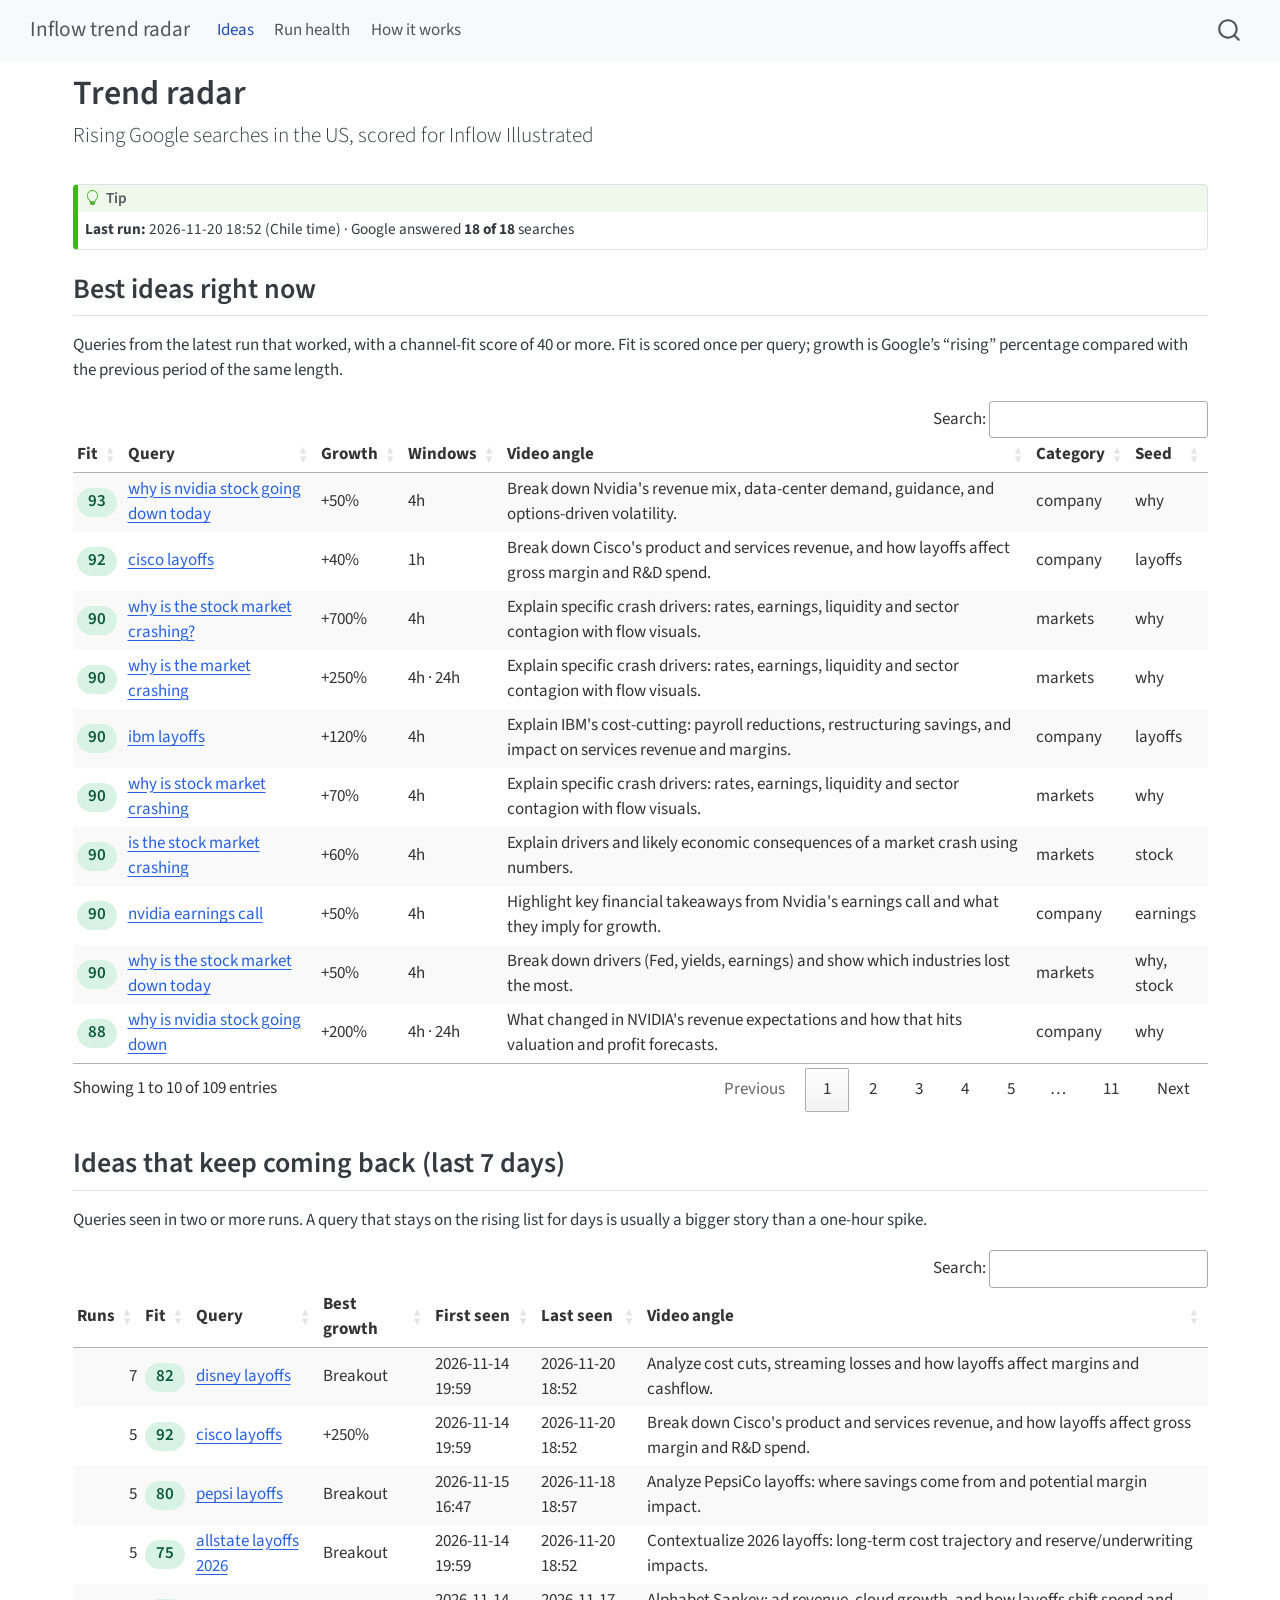
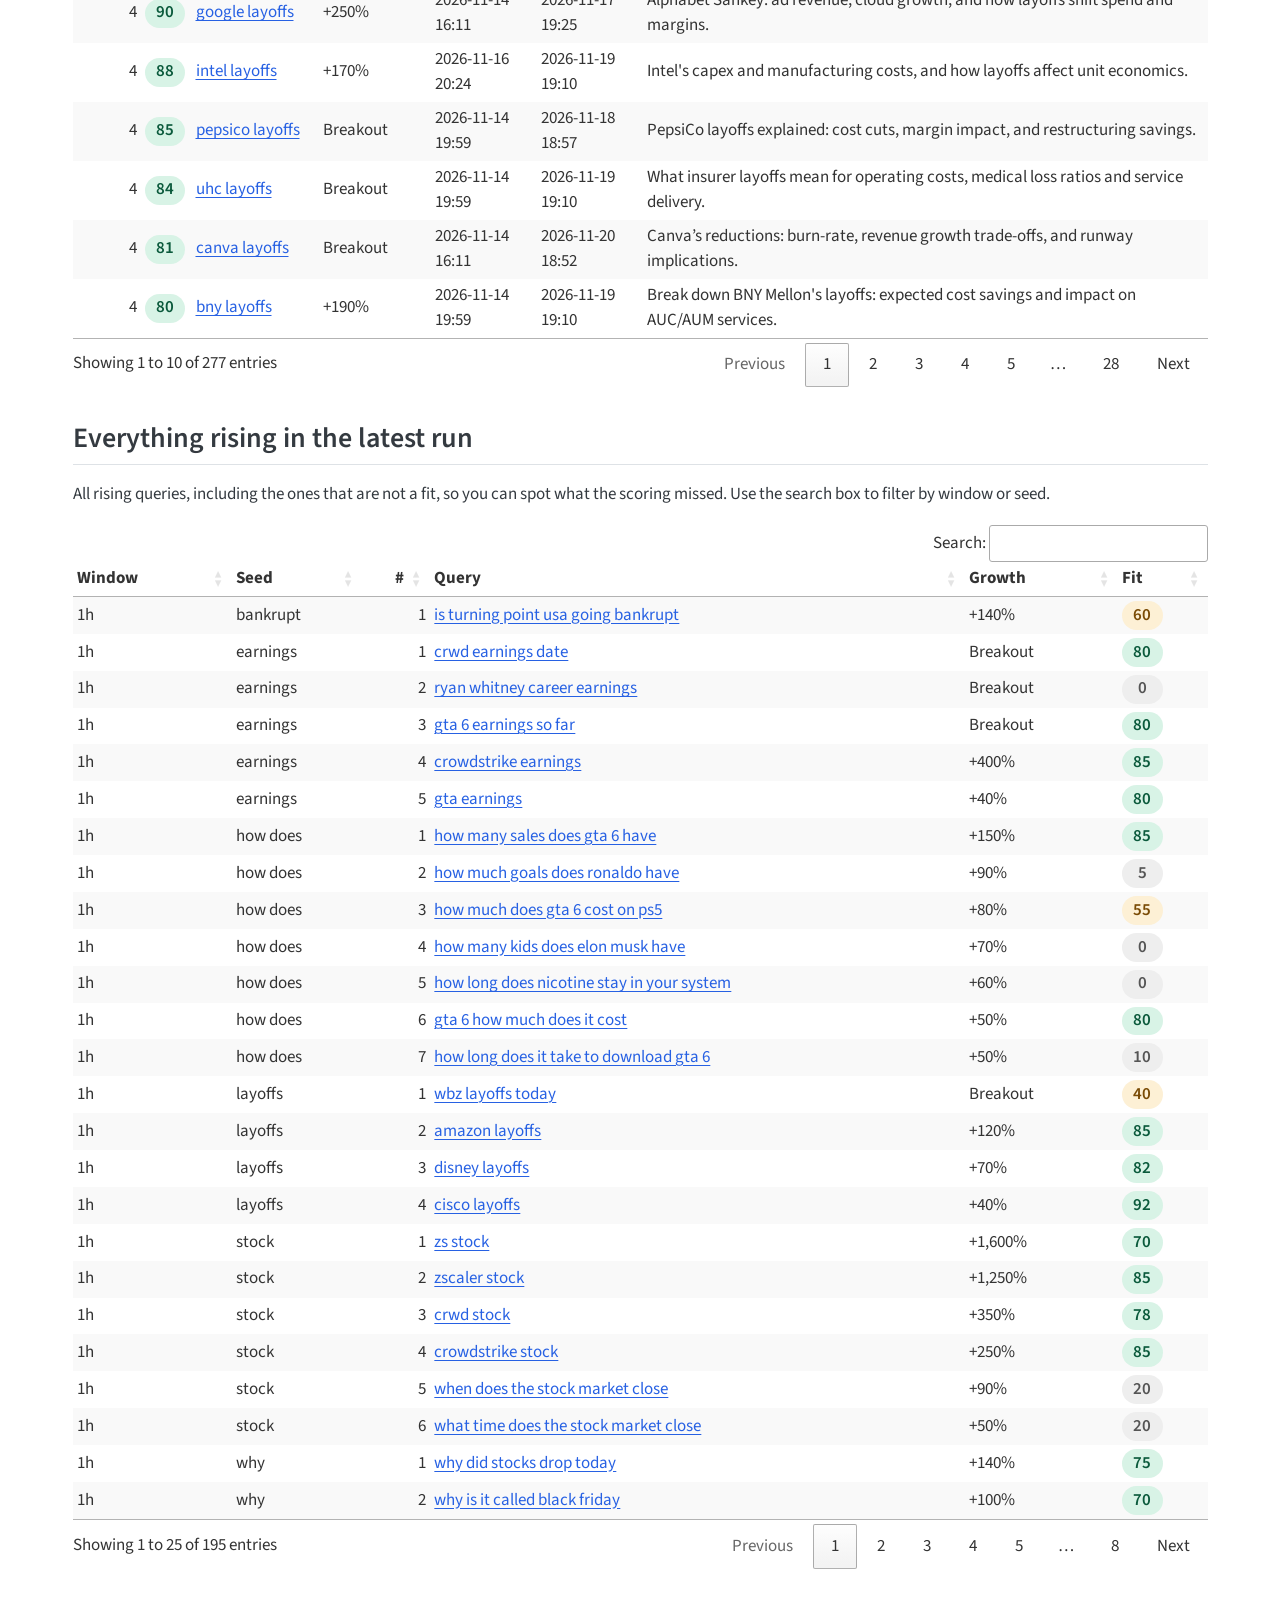
==== index.html @ 688ad8b9 "Built site for gh-pages" ====
<!DOCTYPE html>
<html xmlns="http://www.w3.org/1999/xhtml" lang="en" xml:lang="en"><head>

<meta charset="utf-8">
<meta name="generator" content="quarto-1.11.9">

<meta name="viewport" content="width=device-width, initial-scale=1.0, user-scalable=yes">


<title>Trend radar – Inflow trend radar</title>
<style>
/* Default styles provided by pandoc.
** See https://pandoc.org/MANUAL.html#variables-for-html for config info.
*/
span.smallcaps{font-variant: small-caps;}
div.columns{display: flex; gap: 1.5em;}
div.column{flex: auto;}
@media screen {
div.columns{gap: min(4vw, 1.5em);}
div.column{overflow-x: auto;}
}
div.hanging-indent{margin-left: 1.5em; text-indent: -1.5em;}
ul.task-list{list-style: none;}
ul.task-list li input[type="checkbox"] {
  width: 0.8em;
  margin: 0 0.8em 0.2em -1em; /* quarto-specific, see https://github.com/quarto-dev/quarto-cli/issues/4556 */ 
  vertical-align: middle;
}
</style>


<script src="site_libs/quarto-nav/quarto-nav.js"></script>
<script src="site_libs/quarto-nav/headroom.min.js"></script>
<script src="site_libs/clipboard/clipboard.min.js"></script>
<script src="site_libs/quarto-search/autocomplete.umd.js"></script>
<script src="site_libs/quarto-search/fuse.min.js"></script>
<script src="site_libs/quarto-search/quarto-search.js"></script>
<meta name="quarto:offset" content="./">
<script src="site_libs/quarto-html/quarto.js" type="module"></script>
<script src="site_libs/quarto-html/tabsets/tabsets.js" type="module"></script>
<script src="site_libs/quarto-html/scrollable-regions/scrollable-regions.js" type="module"></script>
<script src="site_libs/quarto-html/popper.min.js"></script>
<script src="site_libs/quarto-html/tippy.umd.min.js"></script>
<script src="site_libs/quarto-html/anchor.min.js"></script>
<link href="site_libs/quarto-html/tippy.css" rel="stylesheet">
<link href="site_libs/quarto-html/quarto-syntax-highlighting-63b5708e65d6cd79cd7618c58d0c21e7.css" rel="stylesheet" id="quarto-text-highlighting-styles">
<script src="site_libs/bootstrap/bootstrap.min.js"></script>
<link href="site_libs/bootstrap/bootstrap-icons.css" rel="stylesheet">
<link href="site_libs/bootstrap/bootstrap-48eea8e06ff06eb442a2daacfce5ac08.min.css" rel="stylesheet" append-hash="true" id="quarto-bootstrap" data-mode="light">
<script id="quarto-search-options" type="application/json">{
  "location": "navbar",
  "copy-button": false,
  "collapse-after": 3,
  "panel-placement": "end",
  "type": "overlay",
  "limit": 50,
  "keyboard-shortcut": [
    "f",
    "/",
    "s"
  ],
  "show-item-context": false,
  "language": {
    "search-no-results-text": "No results",
    "search-matching-documents-text": "matching documents",
    "search-copy-link-title": "Copy link to search",
    "search-hide-matches-text": "Hide additional matches",
    "search-more-match-text": "more match in this document",
    "search-more-matches-text": "more matches in this document",
    "search-clear-button-title": "Clear",
    "search-text-placeholder": "",
    "search-detached-cancel-button-title": "Cancel",
    "search-submit-button-title": "Submit",
    "search-label": "Search"
  }
}</script>
<link href="site_libs/htmltools-fill-0.5.9/fill.css" rel="stylesheet">

<script src="site_libs/htmlwidgets-1.6.4/htmlwidgets.js"></script>

<link href="site_libs/datatables-css-0.0.0/datatables-crosstalk.css" rel="stylesheet">

<script src="site_libs/datatables-binding-0.34.0/datatables.js"></script>

<script src="site_libs/jquery-3.6.0/jquery-3.6.0.min.js"></script>

<link href="site_libs/dt-core-1.13.6/css/jquery.dataTables.min.css" rel="stylesheet">

<link href="site_libs/dt-core-1.13.6/css/jquery.dataTables.extra.css" rel="stylesheet">

<script src="site_libs/dt-core-1.13.6/js/jquery.dataTables.min.js"></script>

<link href="site_libs/crosstalk-1.2.2/css/crosstalk.min.css" rel="stylesheet">

<script src="site_libs/crosstalk-1.2.2/js/crosstalk.min.js"></script>



<link rel="stylesheet" href="styles.css">
</head>

<body class="nav-fixed quarto-light"><a id="quarto-skip-link" class="visually-hidden-focusable" href="#quarto-document-content">Skip to main content</a>

<div id="quarto-search-results"></div>
  <header id="quarto-header" class="headroom fixed-top">
    <nav class="navbar navbar-expand-lg " data-bs-theme="dark" aria-label="Site">
      <div class="navbar-container container-fluid">
      <div class="navbar-brand-container mx-auto">
    <a class="navbar-brand" href="./index.html">
    <span class="navbar-title">Inflow trend radar</span>
    </a>
  </div>
          <button class="navbar-toggler" type="button" data-bs-toggle="collapse" data-bs-target="#navbarCollapse" aria-controls="navbarCollapse" aria-expanded="false" aria-label="Toggle navigation" onclick="if (window.quartoToggleHeadroom) { window.quartoToggleHeadroom(); }">
  <span class="navbar-toggler-icon"></span>
</button>
          <div class="collapse navbar-collapse" id="navbarCollapse">
            <ul class="navbar-nav navbar-nav-scroll me-auto">
  <li class="nav-item">
    <a class="nav-link active" href="./index.html" aria-current="page"> 
<span class="menu-text">Ideas</span></a>
  </li>  
  <li class="nav-item">
    <a class="nav-link" href="./health.html"> 
<span class="menu-text">Run health</span></a>
  </li>  
  <li class="nav-item">
    <a class="nav-link" href="./about.html"> 
<span class="menu-text">How it works</span></a>
  </li>  
</ul>
          </div> <!-- /navcollapse -->
            <div class="quarto-navbar-tools">
</div>
            <div id="quarto-search" class="" title="Search"></div>
      </div> <!-- /container-fluid -->
    </nav>
</header>
<!-- content -->
<div id="quarto-content" class="quarto-container page-columns page-rows-contents page-layout-full page-navbar">
<!-- sidebar -->
<!-- margin-sidebar -->
    
<!-- main -->
<main class="content column-page" id="quarto-document-content" tabindex="-1">

<header id="title-block-header" class="quarto-title-block default">
<div class="quarto-title">
<h1 class="title">Trend radar</h1>
<p class="subtitle lead">Rising Google searches in the US, scored for Inflow Illustrated</p>
</div>



<div class="quarto-title-meta column-page">

    
  
    
  </div>
  


</header>


<div class="callout callout-style-default callout-tip callout-titled">
<div class="callout-header d-flex align-content-center">
<div class="callout-icon-container">
<i class="callout-icon"></i>
</div>
<div class="callout-title-container flex-fill">
Tip
</div>
</div>
<div class="callout-body-container callout-body">
<p><strong>Last run:</strong> 2026-11-20 18:52 (Chile time) · Google answered <strong>18 of 18</strong> searches</p>
</div>
</div>
<section id="best-ideas-right-now" class="level2">
<h2 class="anchored" data-anchor-id="best-ideas-right-now">Best ideas right now</h2>
<p>Queries from the latest run that worked, with a channel-fit score of 40 or more. Fit is scored once per query; growth is Google’s “rising” percentage compared with the previous period of the same length.</p>
<div class="cell">
<div class="cell-output-display">
<div class="datatables html-widget html-fill-item" id="htmlwidget-be0f0d44afaf8acae9a2" style="width:100%;height:auto;"></div>
<script type="application/json" data-for="htmlwidget-be0f0d44afaf8acae9a2">{"x":{"filter":"none","vertical":false,"data":[["<span class=\"fit fit-high\">93<\/span>","<span class=\"fit fit-high\">92<\/span>","<span class=\"fit fit-high\">90<\/span>","<span class=\"fit fit-high\">90<\/span>","<span class=\"fit fit-high\">90<\/span>","<span class=\"fit fit-high\">90<\/span>","<span class=\"fit fit-high\">90<\/span>","<span class=\"fit fit-high\">90<\/span>","<span class=\"fit fit-high\">90<\/span>","<span class=\"fit fit-high\">88<\/span>","<span class=\"fit fit-high\">88<\/span>","<span class=\"fit fit-high\">86<\/span>","<span class=\"fit fit-high\">86<\/span>","<span class=\"fit fit-high\">86<\/span>","<span class=\"fit fit-high\">86<\/span>","<span class=\"fit fit-high\">85<\/span>","<span class=\"fit fit-high\">85<\/span>","<span class=\"fit fit-high\">85<\/span>","<span class=\"fit fit-high\">85<\/span>","<span class=\"fit fit-high\">85<\/span>","<span class=\"fit fit-high\">85<\/span>","<span class=\"fit fit-high\">85<\/span>","<span class=\"fit fit-high\">85<\/span>","<span class=\"fit fit-high\">85<\/span>","<span class=\"fit fit-high\">85<\/span>","<span class=\"fit fit-high\">85<\/span>","<span class=\"fit fit-high\">85<\/span>","<span class=\"fit fit-high\">85<\/span>","<span class=\"fit fit-high\">85<\/span>","<span class=\"fit fit-high\">85<\/span>","<span class=\"fit fit-high\">85<\/span>","<span class=\"fit fit-high\">85<\/span>","<span class=\"fit fit-high\">84<\/span>","<span class=\"fit fit-high\">84<\/span>","<span class=\"fit fit-high\">84<\/span>","<span class=\"fit fit-high\">82<\/span>","<span class=\"fit fit-high\">82<\/span>","<span class=\"fit fit-high\">81<\/span>","<span class=\"fit fit-high\">80<\/span>","<span class=\"fit fit-high\">80<\/span>","<span class=\"fit fit-high\">80<\/span>","<span class=\"fit fit-high\">80<\/span>","<span class=\"fit fit-high\">80<\/span>","<span class=\"fit fit-high\">80<\/span>","<span class=\"fit fit-high\">80<\/span>","<span class=\"fit fit-high\">80<\/span>","<span class=\"fit fit-high\">80<\/span>","<span class=\"fit fit-high\">80<\/span>","<span class=\"fit fit-high\">80<\/span>","<span class=\"fit fit-high\">80<\/span>","<span class=\"fit fit-high\">80<\/span>","<span class=\"fit fit-high\">80<\/span>","<span class=\"fit fit-high\">80<\/span>","<span class=\"fit fit-high\">80<\/span>","<span class=\"fit fit-high\">80<\/span>","<span class=\"fit fit-high\">80<\/span>","<span class=\"fit fit-high\">80<\/span>","<span class=\"fit fit-high\">80<\/span>","<span class=\"fit fit-high\">80<\/span>","<span class=\"fit fit-high\">78<\/span>","<span class=\"fit fit-high\">78<\/span>","<span class=\"fit fit-high\">75<\/span>","<span class=\"fit fit-high\">75<\/span>","<span class=\"fit fit-high\">75<\/span>","<span class=\"fit fit-high\">75<\/span>","<span class=\"fit fit-high\">75<\/span>","<span class=\"fit fit-high\">75<\/span>","<span class=\"fit fit-high\">75<\/span>","<span class=\"fit fit-high\">75<\/span>","<span class=\"fit fit-high\">75<\/span>","<span class=\"fit fit-high\">75<\/span>","<span class=\"fit fit-high\">75<\/span>","<span class=\"fit fit-high\">75<\/span>","<span class=\"fit fit-high\">75<\/span>","<span class=\"fit fit-high\">75<\/span>","<span class=\"fit fit-high\">75<\/span>","<span class=\"fit fit-high\">75<\/span>","<span class=\"fit fit-high\">75<\/span>","<span class=\"fit fit-high\">75<\/span>","<span class=\"fit fit-high\">72<\/span>","<span class=\"fit fit-high\">70<\/span>","<span class=\"fit fit-high\">70<\/span>","<span class=\"fit fit-high\">70<\/span>","<span class=\"fit fit-high\">70<\/span>","<span class=\"fit fit-high\">70<\/span>","<span class=\"fit fit-high\">70<\/span>","<span class=\"fit fit-high\">70<\/span>","<span class=\"fit fit-high\">70<\/span>","<span class=\"fit fit-high\">70<\/span>","<span class=\"fit fit-high\">70<\/span>","<span class=\"fit fit-mid\">65<\/span>","<span class=\"fit fit-mid\">65<\/span>","<span class=\"fit fit-mid\">65<\/span>","<span class=\"fit fit-mid\">65<\/span>","<span class=\"fit fit-mid\">65<\/span>","<span class=\"fit fit-mid\">60<\/span>","<span class=\"fit fit-mid\">60<\/span>","<span class=\"fit fit-mid\">60<\/span>","<span class=\"fit fit-mid\">60<\/span>","<span class=\"fit fit-mid\">60<\/span>","<span class=\"fit fit-mid\">60<\/span>","<span class=\"fit fit-mid\">60<\/span>","<span class=\"fit fit-mid\">60<\/span>","<span class=\"fit fit-mid\">55<\/span>","<span class=\"fit fit-mid\">45<\/span>","<span class=\"fit fit-mid\">40<\/span>","<span class=\"fit fit-mid\">40<\/span>","<span class=\"fit fit-mid\">40<\/span>","<span class=\"fit fit-mid\">40<\/span>"],["<a href=\"https://trends.google.com/trends/explore?q=why%20is%20nvidia%20stock%20going%20down%20today&amp;date=now%204-H&amp;geo=US&amp;hl=en-US\" target=\"_blank\" rel=\"noopener\">why is nvidia stock going down today<\/a>","<a href=\"https://trends.google.com/trends/explore?q=cisco%20layoffs&amp;date=now%201-H&amp;geo=US&amp;hl=en-US\" target=\"_blank\" rel=\"noopener\">cisco layoffs<\/a>","<a href=\"https://trends.google.com/trends/explore?q=why%20is%20the%20stock%20market%20crashing%3F&amp;date=now%204-H&amp;geo=US&amp;hl=en-US\" target=\"_blank\" rel=\"noopener\">why is the stock market crashing?<\/a>","<a href=\"https://trends.google.com/trends/explore?q=why%20is%20the%20market%20crashing&amp;date=now%201-d&amp;geo=US&amp;hl=en-US\" target=\"_blank\" rel=\"noopener\">why is the market crashing<\/a>","<a href=\"https://trends.google.com/trends/explore?q=ibm%20layoffs&amp;date=now%204-H&amp;geo=US&amp;hl=en-US\" target=\"_blank\" rel=\"noopener\">ibm layoffs<\/a>","<a href=\"https://trends.google.com/trends/explore?q=why%20is%20stock%20market%20crashing&amp;date=now%204-H&amp;geo=US&amp;hl=en-US\" target=\"_blank\" rel=\"noopener\">why is stock market crashing<\/a>","<a href=\"https://trends.google.com/trends/explore?q=is%20the%20stock%20market%20crashing&amp;date=now%204-H&amp;geo=US&amp;hl=en-US\" target=\"_blank\" rel=\"noopener\">is the stock market crashing<\/a>","<a href=\"https://trends.google.com/trends/explore?q=nvidia%20earnings%20call&amp;date=now%204-H&amp;geo=US&amp;hl=en-US\" target=\"_blank\" rel=\"noopener\">nvidia earnings call<\/a>","<a href=\"https://trends.google.com/trends/explore?q=why%20is%20the%20stock%20market%20down%20today&amp;date=now%204-H&amp;geo=US&amp;hl=en-US\" target=\"_blank\" rel=\"noopener\">why is the stock market down today<\/a>","<a href=\"https://trends.google.com/trends/explore?q=why%20is%20nvidia%20stock%20going%20down&amp;date=now%201-d&amp;geo=US&amp;hl=en-US\" target=\"_blank\" rel=\"noopener\">why is nvidia stock going down<\/a>","<a href=\"https://trends.google.com/trends/explore?q=why%20are%20stocks%20down%20today&amp;date=now%201-d&amp;geo=US&amp;hl=en-US\" target=\"_blank\" rel=\"noopener\">why are stocks down today<\/a>","<a href=\"https://trends.google.com/trends/explore?q=bny%20mellon%20layoffs&amp;date=now%204-H&amp;geo=US&amp;hl=en-US\" target=\"_blank\" rel=\"noopener\">bny mellon layoffs<\/a>","<a href=\"https://trends.google.com/trends/explore?q=boeing%20layoffs&amp;date=now%201-d&amp;geo=US&amp;hl=en-US\" target=\"_blank\" rel=\"noopener\">boeing layoffs<\/a>","<a href=\"https://trends.google.com/trends/explore?q=morgan%20stanley%20layoffs&amp;date=now%201-d&amp;geo=US&amp;hl=en-US\" target=\"_blank\" rel=\"noopener\">morgan stanley layoffs<\/a>","<a href=\"https://trends.google.com/trends/explore?q=comcast%20layoffs&amp;date=now%201-d&amp;geo=US&amp;hl=en-US\" target=\"_blank\" rel=\"noopener\">comcast layoffs<\/a>","<a href=\"https://trends.google.com/trends/explore?q=ebay%20layoffs&amp;date=now%204-H&amp;geo=US&amp;hl=en-US\" target=\"_blank\" rel=\"noopener\">ebay layoffs<\/a>","<a href=\"https://trends.google.com/trends/explore?q=zscaler%20stock&amp;date=now%201-H&amp;geo=US&amp;hl=en-US\" target=\"_blank\" rel=\"noopener\">zscaler stock<\/a>","<a href=\"https://trends.google.com/trends/explore?q=why%20are%20stocks%20down%3F&amp;date=now%204-H&amp;geo=US&amp;hl=en-US\" target=\"_blank\" rel=\"noopener\">why are stocks down?<\/a>","<a href=\"https://trends.google.com/trends/explore?q=crowdstrike%20earnings&amp;date=now%204-H&amp;geo=US&amp;hl=en-US\" target=\"_blank\" rel=\"noopener\">crowdstrike earnings<\/a>","<a href=\"https://trends.google.com/trends/explore?q=crowdstrike%20stock&amp;date=now%201-H&amp;geo=US&amp;hl=en-US\" target=\"_blank\" rel=\"noopener\">crowdstrike stock<\/a>","<a href=\"https://trends.google.com/trends/explore?q=why%20is%20crypto%20crashing&amp;date=now%201-d&amp;geo=US&amp;hl=en-US\" target=\"_blank\" rel=\"noopener\">why is crypto crashing<\/a>","<a href=\"https://trends.google.com/trends/explore?q=why%20are%20stocks%20down%20so%20much%20today&amp;date=now%201-d&amp;geo=US&amp;hl=en-US\" target=\"_blank\" rel=\"noopener\">why are stocks down so much today<\/a>","<a href=\"https://trends.google.com/trends/explore?q=why%20is%20gold%20dropping%3F&amp;date=now%201-d&amp;geo=US&amp;hl=en-US\" target=\"_blank\" rel=\"noopener\">why is gold dropping?<\/a>","<a href=\"https://trends.google.com/trends/explore?q=wells%20fargo%20layoffs&amp;date=now%204-H&amp;geo=US&amp;hl=en-US\" target=\"_blank\" rel=\"noopener\">wells fargo layoffs<\/a>","<a href=\"https://trends.google.com/trends/explore?q=how%20many%20sales%20does%20gta%206%20have&amp;date=now%201-H&amp;geo=US&amp;hl=en-US\" target=\"_blank\" rel=\"noopener\">how many sales does gta 6 have<\/a>","<a href=\"https://trends.google.com/trends/explore?q=gopuff%20layoffs&amp;date=now%201-d&amp;geo=US&amp;hl=en-US\" target=\"_blank\" rel=\"noopener\">gopuff layoffs<\/a>","<a href=\"https://trends.google.com/trends/explore?q=amazon%20layoffs&amp;date=now%201-H&amp;geo=US&amp;hl=en-US\" target=\"_blank\" rel=\"noopener\">amazon layoffs<\/a>","<a href=\"https://trends.google.com/trends/explore?q=why%20are%20stocks%20down&amp;date=now%201-d&amp;geo=US&amp;hl=en-US\" target=\"_blank\" rel=\"noopener\">why are stocks down<\/a>","<a href=\"https://trends.google.com/trends/explore?q=bitcoin%20price&amp;date=now%201-d&amp;geo=US&amp;hl=en-US\" target=\"_blank\" rel=\"noopener\">bitcoin price<\/a>","<a href=\"https://trends.google.com/trends/explore?q=centene%20layoffs&amp;date=now%204-H&amp;geo=US&amp;hl=en-US\" target=\"_blank\" rel=\"noopener\">centene layoffs<\/a>","<a href=\"https://trends.google.com/trends/explore?q=nvidia%20layoffs&amp;date=now%201-d&amp;geo=US&amp;hl=en-US\" target=\"_blank\" rel=\"noopener\">nvidia layoffs<\/a>","<a href=\"https://trends.google.com/trends/explore?q=what%20does%20bankrupt%20mean&amp;date=now%201-d&amp;geo=US&amp;hl=en-US\" target=\"_blank\" rel=\"noopener\">what does bankrupt mean<\/a>","<a href=\"https://trends.google.com/trends/explore?q=fiserv%20layoffs&amp;date=now%204-H&amp;geo=US&amp;hl=en-US\" target=\"_blank\" rel=\"noopener\">fiserv layoffs<\/a>","<a href=\"https://trends.google.com/trends/explore?q=voo&amp;date=now%201-d&amp;geo=US&amp;hl=en-US\" target=\"_blank\" rel=\"noopener\">voo<\/a>","<a href=\"https://trends.google.com/trends/explore?q=cvs%20layoffs&amp;date=now%204-H&amp;geo=US&amp;hl=en-US\" target=\"_blank\" rel=\"noopener\">cvs layoffs<\/a>","<a href=\"https://trends.google.com/trends/explore?q=disney%20layoffs&amp;date=now%201-H&amp;geo=US&amp;hl=en-US\" target=\"_blank\" rel=\"noopener\">disney layoffs<\/a>","<a href=\"https://trends.google.com/trends/explore?q=spy%20stock&amp;date=now%201-d&amp;geo=US&amp;hl=en-US\" target=\"_blank\" rel=\"noopener\">spy stock<\/a>","<a href=\"https://trends.google.com/trends/explore?q=canva%20layoffs&amp;date=now%204-H&amp;geo=US&amp;hl=en-US\" target=\"_blank\" rel=\"noopener\">canva layoffs<\/a>","<a href=\"https://trends.google.com/trends/explore?q=boeing%20union%20statement%20on%20layoffs&amp;date=now%201-d&amp;geo=US&amp;hl=en-US\" target=\"_blank\" rel=\"noopener\">boeing union statement on layoffs<\/a>","<a href=\"https://trends.google.com/trends/explore?q=broadcom%20layoffs&amp;date=now%204-H&amp;geo=US&amp;hl=en-US\" target=\"_blank\" rel=\"noopener\">broadcom layoffs<\/a>","<a href=\"https://trends.google.com/trends/explore?q=crwd%20earnings%20date&amp;date=now%201-H&amp;geo=US&amp;hl=en-US\" target=\"_blank\" rel=\"noopener\">crwd earnings date<\/a>","<a href=\"https://trends.google.com/trends/explore?q=gta%206%20earnings%20so%20far&amp;date=now%201-H&amp;geo=US&amp;hl=en-US\" target=\"_blank\" rel=\"noopener\">gta 6 earnings so far<\/a>","<a href=\"https://trends.google.com/trends/explore?q=is%20wendys%20going%20bankrupt&amp;date=now%204-H&amp;geo=US&amp;hl=en-US\" target=\"_blank\" rel=\"noopener\">is wendys going bankrupt<\/a>","<a href=\"https://trends.google.com/trends/explore?q=ubisoft%20layoffs%20166%20employees%20montreal%20quebec&amp;date=now%201-d&amp;geo=US&amp;hl=en-US\" target=\"_blank\" rel=\"noopener\">ubisoft layoffs 166 employees montreal quebec<\/a>","<a href=\"https://trends.google.com/trends/explore?q=will%20nvidia%20go%20bankrupt&amp;date=now%204-H&amp;geo=US&amp;hl=en-US\" target=\"_blank\" rel=\"noopener\">will nvidia go bankrupt<\/a>","<a href=\"https://trends.google.com/trends/explore?q=p%26g%20layoffs&amp;date=now%201-d&amp;geo=US&amp;hl=en-US\" target=\"_blank\" rel=\"noopener\">p&amp;g layoffs<\/a>","<a href=\"https://trends.google.com/trends/explore?q=why%20is%20gold%20dropping&amp;date=now%201-d&amp;geo=US&amp;hl=en-US\" target=\"_blank\" rel=\"noopener\">why is gold dropping<\/a>","<a href=\"https://trends.google.com/trends/explore?q=why%20is%20the%20stock%20market%20crashing&amp;date=now%201-d&amp;geo=US&amp;hl=en-US\" target=\"_blank\" rel=\"noopener\">why is the stock market crashing<\/a>","<a href=\"https://trends.google.com/trends/explore?q=intuit%20layoffs&amp;date=now%201-d&amp;geo=US&amp;hl=en-US\" target=\"_blank\" rel=\"noopener\">intuit layoffs<\/a>","<a href=\"https://trends.google.com/trends/explore?q=fidelity%20layoffs&amp;date=now%204-H&amp;geo=US&amp;hl=en-US\" target=\"_blank\" rel=\"noopener\">fidelity layoffs<\/a>","<a href=\"https://trends.google.com/trends/explore?q=micron%20earnings&amp;date=now%201-d&amp;geo=US&amp;hl=en-US\" target=\"_blank\" rel=\"noopener\">micron earnings<\/a>","<a href=\"https://trends.google.com/trends/explore?q=qualcomm%20layoffs&amp;date=now%204-H&amp;geo=US&amp;hl=en-US\" target=\"_blank\" rel=\"noopener\">qualcomm layoffs<\/a>","<a href=\"https://trends.google.com/trends/explore?q=btc&amp;date=now%201-d&amp;geo=US&amp;hl=en-US\" target=\"_blank\" rel=\"noopener\">btc<\/a>","<a href=\"https://trends.google.com/trends/explore?q=gta%206%20how%20much%20does%20it%20cost&amp;date=now%201-H&amp;geo=US&amp;hl=en-US\" target=\"_blank\" rel=\"noopener\">gta 6 how much does it cost<\/a>","<a href=\"https://trends.google.com/trends/explore?q=vix&amp;date=now%204-H&amp;geo=US&amp;hl=en-US\" target=\"_blank\" rel=\"noopener\">vix<\/a>","<a href=\"https://trends.google.com/trends/explore?q=bitcoin&amp;date=now%201-d&amp;geo=US&amp;hl=en-US\" target=\"_blank\" rel=\"noopener\">bitcoin<\/a>","<a href=\"https://trends.google.com/trends/explore?q=gold%20price&amp;date=now%201-d&amp;geo=US&amp;hl=en-US\" target=\"_blank\" rel=\"noopener\">gold price<\/a>","<a href=\"https://trends.google.com/trends/explore?q=gta%20earnings&amp;date=now%201-H&amp;geo=US&amp;hl=en-US\" target=\"_blank\" rel=\"noopener\">gta earnings<\/a>","<a href=\"https://trends.google.com/trends/explore?q=spy%20stock%20price&amp;date=now%201-d&amp;geo=US&amp;hl=en-US\" target=\"_blank\" rel=\"noopener\">spy stock price<\/a>","<a href=\"https://trends.google.com/trends/explore?q=crwd%20stock&amp;date=now%201-H&amp;geo=US&amp;hl=en-US\" target=\"_blank\" rel=\"noopener\">crwd stock<\/a>","<a href=\"https://trends.google.com/trends/explore?q=optum%20layoffs&amp;date=now%204-H&amp;geo=US&amp;hl=en-US\" target=\"_blank\" rel=\"noopener\">optum layoffs<\/a>","<a href=\"https://trends.google.com/trends/explore?q=allstate%20layoffs%202026&amp;date=now%204-H&amp;geo=US&amp;hl=en-US\" target=\"_blank\" rel=\"noopener\">allstate layoffs 2026<\/a>","<a href=\"https://trends.google.com/trends/explore?q=jam%20city%20layoffs&amp;date=now%204-H&amp;geo=US&amp;hl=en-US\" target=\"_blank\" rel=\"noopener\">jam city layoffs<\/a>","<a href=\"https://trends.google.com/trends/explore?q=us%20bank%20layoffs&amp;date=now%204-H&amp;geo=US&amp;hl=en-US\" target=\"_blank\" rel=\"noopener\">us bank layoffs<\/a>","<a href=\"https://trends.google.com/trends/explore?q=calendly%20layoffs&amp;date=now%201-d&amp;geo=US&amp;hl=en-US\" target=\"_blank\" rel=\"noopener\">calendly layoffs<\/a>","<a href=\"https://trends.google.com/trends/explore?q=ubisoft%20layoffs&amp;date=now%201-d&amp;geo=US&amp;hl=en-US\" target=\"_blank\" rel=\"noopener\">ubisoft layoffs<\/a>","<a href=\"https://trends.google.com/trends/explore?q=why%20did%20the%20stock%20market%20drop%20today&amp;date=now%204-H&amp;geo=US&amp;hl=en-US\" target=\"_blank\" rel=\"noopener\">why did the stock market drop today<\/a>","<a href=\"https://trends.google.com/trends/explore?q=vix%20stock&amp;date=now%201-d&amp;geo=US&amp;hl=en-US\" target=\"_blank\" rel=\"noopener\">vix stock<\/a>","<a href=\"https://trends.google.com/trends/explore?q=why%20did%20stocks%20drop%20today&amp;date=now%201-H&amp;geo=US&amp;hl=en-US\" target=\"_blank\" rel=\"noopener\">why did stocks drop today<\/a>","<a href=\"https://trends.google.com/trends/explore?q=stock%20market%20crash&amp;date=now%201-d&amp;geo=US&amp;hl=en-US\" target=\"_blank\" rel=\"noopener\">stock market crash<\/a>","<a href=\"https://trends.google.com/trends/explore?q=dell%20earnings%20date&amp;date=now%201-d&amp;geo=US&amp;hl=en-US\" target=\"_blank\" rel=\"noopener\">dell earnings date<\/a>","<a href=\"https://trends.google.com/trends/explore?q=why%20did%20the%20stock%20market%20go%20down%20today&amp;date=now%201-d&amp;geo=US&amp;hl=en-US\" target=\"_blank\" rel=\"noopener\">why did the stock market go down today<\/a>","<a href=\"https://trends.google.com/trends/explore?q=why%20did%20the%20market%20drop%20today&amp;date=now%201-H&amp;geo=US&amp;hl=en-US\" target=\"_blank\" rel=\"noopener\">why did the market drop today<\/a>","<a href=\"https://trends.google.com/trends/explore?q=why%20is%20the%20stock%20market%20down%20so%20much%20today&amp;date=now%204-H&amp;geo=US&amp;hl=en-US\" target=\"_blank\" rel=\"noopener\">why is the stock market down so much today<\/a>","<a href=\"https://trends.google.com/trends/explore?q=qqq&amp;date=now%201-d&amp;geo=US&amp;hl=en-US\" target=\"_blank\" rel=\"noopener\">qqq<\/a>","<a href=\"https://trends.google.com/trends/explore?q=s%20and%20p%20500&amp;date=now%201-d&amp;geo=US&amp;hl=en-US\" target=\"_blank\" rel=\"noopener\">s and p 500<\/a>","<a href=\"https://trends.google.com/trends/explore?q=sp500&amp;date=now%201-d&amp;geo=US&amp;hl=en-US\" target=\"_blank\" rel=\"noopener\">sp500<\/a>","<a href=\"https://trends.google.com/trends/explore?q=spy&amp;date=now%201-d&amp;geo=US&amp;hl=en-US\" target=\"_blank\" rel=\"noopener\">spy<\/a>","<a href=\"https://trends.google.com/trends/explore?q=s%26p%20500&amp;date=now%201-d&amp;geo=US&amp;hl=en-US\" target=\"_blank\" rel=\"noopener\">s&amp;p 500<\/a>","<a href=\"https://trends.google.com/trends/explore?q=nasdaq&amp;date=now%201-d&amp;geo=US&amp;hl=en-US\" target=\"_blank\" rel=\"noopener\">nasdaq<\/a>","<a href=\"https://trends.google.com/trends/explore?q=what%20does%20it%20mean%20to%20go%20bankrupt&amp;date=now%201-d&amp;geo=US&amp;hl=en-US\" target=\"_blank\" rel=\"noopener\">what does it mean to go bankrupt<\/a>","<a href=\"https://trends.google.com/trends/explore?q=zs%20stock&amp;date=now%201-H&amp;geo=US&amp;hl=en-US\" target=\"_blank\" rel=\"noopener\">zs stock<\/a>","<a href=\"https://trends.google.com/trends/explore?q=polaris%20layoffs&amp;date=now%201-d&amp;geo=US&amp;hl=en-US\" target=\"_blank\" rel=\"noopener\">polaris layoffs<\/a>","<a href=\"https://trends.google.com/trends/explore?q=factset%20earnings%20insight&amp;date=now%201-d&amp;geo=US&amp;hl=en-US\" target=\"_blank\" rel=\"noopener\">factset earnings insight<\/a>","<a href=\"https://trends.google.com/trends/explore?q=pharma%20layoffs&amp;date=now%204-H&amp;geo=US&amp;hl=en-US\" target=\"_blank\" rel=\"noopener\">pharma layoffs<\/a>","<a href=\"https://trends.google.com/trends/explore?q=why%20is%20it%20called%20black%20friday&amp;date=now%201-H&amp;geo=US&amp;hl=en-US\" target=\"_blank\" rel=\"noopener\">why is it called black friday<\/a>","<a href=\"https://trends.google.com/trends/explore?q=novo%20nordisk%20layoffs&amp;date=now%204-H&amp;geo=US&amp;hl=en-US\" target=\"_blank\" rel=\"noopener\">novo nordisk layoffs<\/a>","<a href=\"https://trends.google.com/trends/explore?q=tqqq%20stock&amp;date=now%201-d&amp;geo=US&amp;hl=en-US\" target=\"_blank\" rel=\"noopener\">tqqq stock<\/a>","<a href=\"https://trends.google.com/trends/explore?q=voo%20stock&amp;date=now%201-d&amp;geo=US&amp;hl=en-US\" target=\"_blank\" rel=\"noopener\">voo stock<\/a>","<a href=\"https://trends.google.com/trends/explore?q=vti%20stock&amp;date=now%201-d&amp;geo=US&amp;hl=en-US\" target=\"_blank\" rel=\"noopener\">vti stock<\/a>","<a href=\"https://trends.google.com/trends/explore?q=did%20kfc%20go%20bankrupt&amp;date=now%201-d&amp;geo=US&amp;hl=en-US\" target=\"_blank\" rel=\"noopener\">did kfc go bankrupt<\/a>","<a href=\"https://trends.google.com/trends/explore?q=sandisk%20stock&amp;date=now%201-d&amp;geo=US&amp;hl=en-US\" target=\"_blank\" rel=\"noopener\">sandisk stock<\/a>","<a href=\"https://trends.google.com/trends/explore?q=why%20did%20gta%206%20take%20so%20long&amp;date=now%201-H&amp;geo=US&amp;hl=en-US\" target=\"_blank\" rel=\"noopener\">why did gta 6 take so long<\/a>","<a href=\"https://trends.google.com/trends/explore?q=tiaa%20layoffs&amp;date=now%201-d&amp;geo=US&amp;hl=en-US\" target=\"_blank\" rel=\"noopener\">tiaa layoffs<\/a>","<a href=\"https://trends.google.com/trends/explore?q=qqqm%20stock&amp;date=now%201-d&amp;geo=US&amp;hl=en-US\" target=\"_blank\" rel=\"noopener\">qqqm stock<\/a>","<a href=\"https://trends.google.com/trends/explore?q=chase%20daniel%20career%20earnings&amp;date=now%204-H&amp;geo=US&amp;hl=en-US\" target=\"_blank\" rel=\"noopener\">chase daniel career earnings<\/a>","<a href=\"https://trends.google.com/trends/explore?q=daniel%20jones%20career%20earnings&amp;date=now%201-d&amp;geo=US&amp;hl=en-US\" target=\"_blank\" rel=\"noopener\">daniel jones career earnings<\/a>","<a href=\"https://trends.google.com/trends/explore?q=jadeveon%20clowney%20career%20earnings&amp;date=now%201-d&amp;geo=US&amp;hl=en-US\" target=\"_blank\" rel=\"noopener\">jadeveon clowney career earnings<\/a>","<a href=\"https://trends.google.com/trends/explore?q=josh%20allen%20career%20earnings&amp;date=now%204-H&amp;geo=US&amp;hl=en-US\" target=\"_blank\" rel=\"noopener\">josh allen career earnings<\/a>","<a href=\"https://trends.google.com/trends/explore?q=is%20turning%20point%20usa%20going%20bankrupt&amp;date=now%201-d&amp;geo=US&amp;hl=en-US\" target=\"_blank\" rel=\"noopener\">is turning point usa going bankrupt<\/a>","<a href=\"https://trends.google.com/trends/explore?q=btc%20price&amp;date=now%201-d&amp;geo=US&amp;hl=en-US\" target=\"_blank\" rel=\"noopener\">btc price<\/a>","<a href=\"https://trends.google.com/trends/explore?q=character%20ai%20bankrupt&amp;date=now%201-d&amp;geo=US&amp;hl=en-US\" target=\"_blank\" rel=\"noopener\">character ai bankrupt<\/a>","<a href=\"https://trends.google.com/trends/explore?q=sndk%20stock&amp;date=now%201-d&amp;geo=US&amp;hl=en-US\" target=\"_blank\" rel=\"noopener\">sndk stock<\/a>","<a href=\"https://trends.google.com/trends/explore?q=how%20much%20does%20gta%206%20cost%20on%20ps5&amp;date=now%201-H&amp;geo=US&amp;hl=en-US\" target=\"_blank\" rel=\"noopener\">how much does gta 6 cost on ps5<\/a>","<a href=\"https://trends.google.com/trends/explore?q=tpusa%20bankrupt&amp;date=now%204-H&amp;geo=US&amp;hl=en-US\" target=\"_blank\" rel=\"noopener\">tpusa bankrupt<\/a>","<a href=\"https://trends.google.com/trends/explore?q=allo%20layoffs&amp;date=now%201-d&amp;geo=US&amp;hl=en-US\" target=\"_blank\" rel=\"noopener\">allo layoffs<\/a>","<a href=\"https://trends.google.com/trends/explore?q=wbz%20layoffs&amp;date=now%201-d&amp;geo=US&amp;hl=en-US\" target=\"_blank\" rel=\"noopener\">wbz layoffs<\/a>","<a href=\"https://trends.google.com/trends/explore?q=wbz%20layoffs%20today&amp;date=now%201-H&amp;geo=US&amp;hl=en-US\" target=\"_blank\" rel=\"noopener\">wbz layoffs today<\/a>","<a href=\"https://trends.google.com/trends/explore?q=sam%20bradford%20career%20earnings&amp;date=now%204-H&amp;geo=US&amp;hl=en-US\" target=\"_blank\" rel=\"noopener\">sam bradford career earnings<\/a>"],["+50%","+40%","+700%","+250%","+120%","+70%","+60%","+50%","+50%","+200%","+80%","Breakout","+250%","+140%","+70%","Breakout","+1,250%","+650%","+600%","+250%","+250%","+190%","+180%","+160%","+150%","+130%","+120%","+100%","+60%","+60%","+40%","+40%","Breakout","+60%","+50%","+70%","+40%","Breakout","Breakout","Breakout","Breakout","Breakout","Breakout","Breakout","Breakout","+600%","+200%","+200%","+170%","+80%","+80%","+80%","+50%","+50%","+50%","+40%","+40%","+40%","+40%","+350%","+60%","Breakout","Breakout","Breakout","+1,150%","+500%","+250%","+180%","+140%","+130%","+80%","+80%","+70%","+60%","+50%","+50%","+50%","+50%","+40%","+40%","Breakout","+1,600%","+1,200%","+500%","+400%","+100%","+50%","+40%","+40%","+40%","+120%","+100%","+90%","+80%","+50%","Breakout","Breakout","Breakout","Breakout","+400%","+50%","+50%","+50%","+80%","+80%","Breakout","Breakout","Breakout","+450%"],["4h","1h","4h","4h · 24h","4h","4h","4h","4h","4h","4h · 24h","24h","4h","24h","4h · 24h","4h · 24h","4h","1h","1h · 4h","1h · 4h","1h","24h","24h","24h","4h","1h","24h","1h · 4h · 24h","24h","24h","4h","24h","24h","4h · 24h","24h","4h","1h","24h","4h","24h","4h","1h","1h · 4h","4h · 24h","24h","4h · 24h","24h","24h","4h · 24h","24h","4h","24h","4h","24h","1h","4h","24h","24h","1h","24h","1h · 4h","4h","4h","4h","4h","24h","24h","1h · 4h","4h · 24h","1h","4h · 24h","24h","1h · 24h","1h","4h","24h","24h","24h","24h","24h","24h","24h","1h","24h","24h","4h · 24h","1h","4h","24h","24h","24h","24h","24h","1h","24h","24h","4h · 24h","4h · 24h","24h","4h","1h · 24h","24h","24h","24h","1h","4h","24h","4h · 24h","1h · 24h","4h · 24h"],["Break down Nvidia's revenue mix, data-center demand, guidance, and options-driven volatility.","Break down Cisco's product and services revenue, and how layoffs affect gross margin and R&amp;D spend.","Explain specific crash drivers: rates, earnings, liquidity and sector contagion with flow visuals.","Explain specific crash drivers: rates, earnings, liquidity and sector contagion with flow visuals.","Explain IBM's cost-cutting: payroll reductions, restructuring savings, and impact on services revenue and margins.","Explain specific crash drivers: rates, earnings, liquidity and sector contagion with flow visuals.","Explain drivers and likely economic consequences of a market crash using numbers.","Highlight key financial takeaways from Nvidia's earnings call and what they imply for growth.","Break down drivers (Fed, yields, earnings) and show which industries lost the most.","What changed in NVIDIA's revenue expectations and how that hits valuation and profit forecasts.","Show top decliners, sector contributions, and probable macro catalysts in dollars.","Illustrate BNY Mellon's custody and asset-servicing revenue versus cost cuts from layoffs.","Explain Boeing's layoffs: expected cost savings, production impact and long-term margin effects.","Banking revenue mix, fixed costs, and how layoffs affect compensation and operating leverage.","Map Comcast's cable, broadband, and streaming revenue, and cost savings from layoffs.","Quantify eBay's layoffs: expected cost savings, restructuring reasons and margin effects.","Sankey of Zscaler's revenue, costs and cash flow; what to watch in earnings.","Break down macro and sector drivers behind today's market drop and capital flows.","Break down CrowdStrike's latest quarter: revenue growth, margins and cash flow implications.","Analyze CrowdStrike's subscription revenue, customer acquisition economics, and valuation drivers.","Explain recent crypto sell-off with flows: leverage, liquidations, ETF and exchange flows using Sankey diagrams.","Summarize today's drivers and show sector winners/losers and flow implications.","Show who's selling, central bank flows, ETF redemptions and miners' revenue impact.","Wells Fargo layoffs: expected expense reductions, branch footprint change, and profit impact.","Estimate GTA 6 unit sales and translate into launch revenue and monetization streams.","Gopuff layoffs explained — unit economics, cash burn, and path to profitability.","Quantify Amazon's layoffs by division and estimate near-term margin impact.","Explain recurring drivers (rates, earnings, growth fears) and quantify capital outflows.","What’s moving Bitcoin price now: ETF flows, macro rates, miner sales, illustrated with numbers.","Centene layoffs: effect on operating costs, Medicaid contracts, and margins.","Break down Nvidia's workforce adjustments and implications for R&amp;D and margins.","Explain bankruptcy types, effects on creditors and owners, with money-flow diagrams.","Payments/processing revenue vs. labor costs — where Fiserv cuts change margins.","VOO explained: what holdings drive returns and how fees/allocations affect investor outcomes.","CVS revenue from retail, PBM, and health services and where layoffs cut costs.","Analyze cost cuts, streaming losses and how layoffs affect margins and cashflow.","SPY breakdown: largest exposures, sector weights, and how market moves alter ETF flows.","Canva’s reductions: burn-rate, revenue growth trade-offs, and runway implications.","Explain Boeing layoffs: union response, cost savings and program budget impacts.","Assess Broadcom's layoffs' effect on operating expenses and profitability targets.","When CRWD reports and the metrics investors should watch: ARR and retention.","Collect reported revenue/preorder numbers and model early earnings scenarios.","Examine Wendy's cash flow, debt, and franchise model to judge bankruptcy risk.","Quantify Montreal layoffs' savings and effects on development timelines and budgets.","Analyze Nvidia's balance sheet, cash flow and why bankruptcy is unlikely/plausible.","Explain P&amp;G workforce cuts, expected savings and brand/marketing tradeoffs.","Explain reasons for gold's decline and implications for miners, ETFs and investors.","Analyze crash triggers and quantify realized market value wiped out today.","Assess Intuit layoffs' impact on operating expenses and product roadmaps.","Quantify Fidelity layoffs and implications for product costs and AUM growth.","Micron earnings preview: memory pricing cycle, inventory changes, and margin implications.","Estimate Qualcomm cost reductions, R&amp;D impact, and effects on gross margin trajectory.","Bitcoin supply-demand flows: miners, ETFs, exchanges and on-chain selling pressure visualized.","Compare GTA 6 edition pricing and estimate launch revenue impact.","Explain VIX, what a spike means for investor flows and sector reallocations.","Outline Bitcoin market cap, miner economics and what drives inflows and outflows.","Explain current gold price drivers and impacts on miners' revenues and royalties.","Estimate franchise lifetime earnings and how revenue splits across platforms.","SPY price movers: which companies and sectors are driving ETF performance today.","CrowdStrike revenue mix, R&amp;D spend, and path to profitability explained with numbers.","Break down how Optum layoffs affect UnitedHealth's operating costs, margins, and guidance.","Contextualize 2026 layoffs: long-term cost trajectory and reserve/underwriting impacts.","Estimate layoffs' impact on Jam City's development costs and runway.","Estimate staffing cuts' savings and implications for branch and digital strategy.","Analyze how layoffs change Calendly's burn rate, runway and growth strategy.","Quantify layoffs' impact on development budgets, release schedules and margins.","Explain major macro drivers, sector flows, and largest market-cap movers that caused today's drop.","Explain what VIX measures, how VIX products trade, and investor hedging costs.","Highlight largest decliners by market cap and what earnings/news moved them.","Explainer: mechanics of a crash, who loses cash, margin calls, and fiscal responses.","Preview Dell's upcoming earnings: revenue mix, server/PC trends and margin drivers.","Visualize money moving out of biggest market-cap names and sector winners today.","Summarize today’s biggest sector and index losses and the dollar-value impact on portfolios.","Compare today's drawdown to past selloffs and quantify dollar losses by sector.","Break down QQQ's top holdings' revenue and how concentration drives returns.","Show S&amp;P 500 revenue breakdown and how top names drive performance.","Show S&amp;P 500 revenue and profit concentration among top companies.","Show SPY holdings, fee structure, and how inflows affect market-cap weighted returns.","Visualize how market-cap concentration affects S&amp;P performance and investor exposure.","Explain Nasdaq concentration and recent sector contributions to returns and losses.","Explain corporate and personal bankruptcy processes, consequences, and examples with numbers.","Quick company-finance explainer: revenue mix, profitability and valuation context for Zscaler.","Estimate layoffs' effect on Polaris' cost structure and product roadmap.","Summarize FactSet's earnings insight: biggest movers and aggregate data trends.","Map pharma job cuts across R&amp;D, sales and how they change cost structure.","Explain the term's origin and show how Black Friday drives retailer revenue and margins.","If confirmed, analyze layoffs' impact on R&amp;D costs and operating margins.","Explain leveraged ETF mechanics, magnified losses/gains, and investor risk in dollars.","Compare VOO to SPY: holdings, fees, and investor flows driving passive allocation.","Explain VTI's holdings, flows, and differences from other broad ETFs.","Did KFC go bankrupt? Explain franchising, royalties, and Yum! Brands' corporate finances.","Explain SanDisk/Western Digital revenue from NAND flash, margins and market share trends.","Explain development scope, costs, and expected revenue that justify GTA 6's long development.","Explain why a financial services firm would cut staff and the balance-sheet implications.","Explain QQQM's exposure, fees vs QQQ, and who holds it.","Rank NFL backup QBs by career earnings and breakdown Chase Daniel's pay sources.","Explain Daniel Jones' NFL contract earnings and signing-bonus structure to date.","Break down his NFL contracts, guarantees and estimated career earnings line-by-line.","Break down Josh Allen's contracts, guarantees and estimated career earnings breakdown.","Examine Turning Point USA's funding, expenses and bankruptcy plausibility without speculation.","BTC price drivers: miner revenue, supply dynamics, ETF flows, and macro influences.","Evaluate Character AI's revenue model, burn rate, and runway against bankruptcy rumors.","Clarify SNDK ticker/query, and show NAND revenue dynamics and competitive pressures.","Compare likely price points, estimate unit sales and potential revenue scenarios.","Investigate reported insolvency: revenue sources, donor trends and liabilities.","Summarize reported layoffs and estimate financial impact on company operations.","Explain station cost pressures and potential financial rationale for layoffs.","Explain how local station layoffs affect cost structure and local ad revenue pressures.","Breakdown of Sam Bradford's reported career earnings, contracts, and post-career income sources."],["company","company","markets","markets","company","markets","markets","company","markets","company","markets","company","company","company","company","company","company","markets","company","company","markets","markets","markets","company","company","company","company","markets","markets","company","company","personal_finance","company","markets","company","company","markets","company","company","company","company","industry","company","company","company","company","markets","markets","company","company","company","company","markets","company","markets","markets","markets","industry","markets","company","company","company","company","company","company","company","markets","markets","markets","markets","company","markets","markets","markets","markets","markets","markets","markets","markets","markets","personal_finance","company","company","company","industry","industry","company","markets","markets","markets","company","company","company","company","markets","personal_finance","personal_finance","personal_finance","personal_finance","company","markets","company","company","industry","company","company","company","company","personal_finance"],["why","layoffs","why","why","layoffs","why","stock","earnings","why, stock","why","why","layoffs","layoffs","layoffs","layoffs","layoffs","stock","why","earnings","stock","why","why","why","layoffs","how does","layoffs","layoffs","why","stock","layoffs","layoffs","bankrupt","layoffs","stock","layoffs","layoffs","stock","layoffs","layoffs","layoffs","earnings","earnings","bankrupt","layoffs","bankrupt","layoffs","why","why, stock","layoffs","layoffs","earnings","layoffs","stock","how does","stock","stock","stock","earnings","stock","stock","layoffs","layoffs","layoffs","layoffs","layoffs","layoffs","why","stock","why","stock","earnings","why","why","why","stock","stock","stock","stock","stock","stock","bankrupt","stock","layoffs","earnings","layoffs","why","layoffs","stock","stock","stock","bankrupt","stock","why","layoffs","stock","earnings","earnings","earnings","earnings","bankrupt","stock","bankrupt","stock","how does","bankrupt","layoffs","layoffs","layoffs","earnings"]],"container":"<table class=\"compact stripe hover\">\n  <thead>\n    <tr>\n      <th>Fit<\/th>\n      <th>Query<\/th>\n      <th>Growth<\/th>\n      <th>Windows<\/th>\n      <th>Video angle<\/th>\n      <th>Category<\/th>\n      <th>Seed<\/th>\n    <\/tr>\n  <\/thead>\n<\/table>","options":{"pageLength":10,"order":[],"autoWidth":false,"scrollX":true,"dom":"ftip","columnDefs":[{"name":"Fit","targets":0},{"name":"Query","targets":1},{"name":"Growth","targets":2},{"name":"Windows","targets":3},{"name":"Video angle","targets":4},{"name":"Category","targets":5},{"name":"Seed","targets":6}],"orderClasses":false}},"evals":[],"jsHooks":[]}</script>
</div>
</div>
</section>
<section id="ideas-that-keep-coming-back-last-7-days" class="level2">
<h2 class="anchored" data-anchor-id="ideas-that-keep-coming-back-last-7-days">Ideas that keep coming back (last 7 days)</h2>
<p>Queries seen in two or more runs. A query that stays on the rising list for days is usually a bigger story than a one-hour spike.</p>
<div class="cell">
<div class="cell-output-display">
<div class="datatables html-widget html-fill-item" id="htmlwidget-0836d815d19cccb2849c" style="width:100%;height:auto;"></div>
<script type="application/json" data-for="htmlwidget-0836d815d19cccb2849c">{"x":{"filter":"none","vertical":false,"data":[[7,5,5,5,4,4,4,4,4,4,4,4,4,4,4,3,3,3,3,3,3,3,3,3,3,3,3,3,3,3,3,3,3,3,3,3,3,3,3,3,3,3,3,3,3,3,3,3,3,3,3,3,3,3,3,3,3,3,3,3,3,3,3,3,3,3,3,3,3,3,3,3,3,3,3,2,2,2,2,2,2,2,2,2,2,2,2,2,2,2,2,2,2,2,2,2,2,2,2,2,2,2,2,2,2,2,2,2,2,2,2,2,2,2,2,2,2,2,2,2,2,2,2,2,2,2,2,2,2,2,2,2,2,2,2,2,2,2,2,2,2,2,2,2,2,2,2,2,2,2,2,2,2,2,2,2,2,2,2,2,2,2,2,2,2,2,2,2,2,2,2,2,2,2,2,2,2,2,2,2,2,2,2,2,2,2,2,2,2,2,2,2,2,2,2,2,2,2,2,2,2,2,2,2,2,2,2,2,2,2,2,2,2,2,2,2,2,2,2,2,2,2,2,2,2,2,2,2,2,2,2,2,2,2,2,2,2,2,2,2,2,2,2,2,2,2,2,2,2,2,2,2,2,2,2,2,2,2,2,2,2,2,2,2,2,2,2,2,2,2,2,2,2,2,2,2,2],["<span class=\"fit fit-high\">82<\/span>","<span class=\"fit fit-high\">92<\/span>","<span class=\"fit fit-high\">80<\/span>","<span class=\"fit fit-high\">75<\/span>","<span class=\"fit fit-high\">90<\/span>","<span class=\"fit fit-high\">88<\/span>","<span class=\"fit fit-high\">85<\/span>","<span class=\"fit fit-high\">84<\/span>","<span class=\"fit fit-high\">81<\/span>","<span class=\"fit fit-high\">80<\/span>","<span class=\"fit fit-high\">80<\/span>","<span class=\"fit fit-high\">80<\/span>","<span class=\"fit fit-high\">75<\/span>","<span class=\"fit fit-high\">75<\/span>","<span class=\"fit fit-low\">20<\/span>","<span class=\"fit fit-high\">90<\/span>","<span class=\"fit fit-high\">90<\/span>","<span class=\"fit fit-high\">90<\/span>","<span class=\"fit fit-high\">90<\/span>","<span class=\"fit fit-high\">90<\/span>","<span class=\"fit fit-high\">90<\/span>","<span class=\"fit fit-high\">90<\/span>","<span class=\"fit fit-high\">90<\/span>","<span class=\"fit fit-high\">88<\/span>","<span class=\"fit fit-high\">88<\/span>","<span class=\"fit fit-high\">88<\/span>","<span class=\"fit fit-high\">88<\/span>","<span class=\"fit fit-high\">86<\/span>","<span class=\"fit fit-high\">86<\/span>","<span class=\"fit fit-high\">86<\/span>","<span class=\"fit fit-high\">85<\/span>","<span class=\"fit fit-high\">85<\/span>","<span class=\"fit fit-high\">85<\/span>","<span class=\"fit fit-high\">85<\/span>","<span class=\"fit fit-high\">85<\/span>","<span class=\"fit fit-high\">85<\/span>","<span class=\"fit fit-high\">82<\/span>","<span class=\"fit fit-high\">80<\/span>","<span class=\"fit fit-high\">80<\/span>","<span class=\"fit fit-high\">80<\/span>","<span class=\"fit fit-high\">80<\/span>","<span class=\"fit fit-high\">80<\/span>","<span class=\"fit fit-high\">80<\/span>","<span class=\"fit fit-high\">80<\/span>","<span class=\"fit fit-high\">80<\/span>","<span class=\"fit fit-high\">78<\/span>","<span class=\"fit fit-high\">76<\/span>","<span class=\"fit fit-high\">75<\/span>","<span class=\"fit fit-high\">75<\/span>","<span class=\"fit fit-high\">75<\/span>","<span class=\"fit fit-high\">75<\/span>","<span class=\"fit fit-high\">75<\/span>","<span class=\"fit fit-high\">75<\/span>","<span class=\"fit fit-high\">75<\/span>","<span class=\"fit fit-high\">74<\/span>","<span class=\"fit fit-high\">70<\/span>","<span class=\"fit fit-high\">70<\/span>","<span class=\"fit fit-high\">70<\/span>","<span class=\"fit fit-high\">70<\/span>","<span class=\"fit fit-mid\">62<\/span>","<span class=\"fit fit-mid\">60<\/span>","<span class=\"fit fit-mid\">60<\/span>","<span class=\"fit fit-mid\">60<\/span>","<span class=\"fit fit-mid\">60<\/span>","<span class=\"fit fit-mid\">60<\/span>","<span class=\"fit fit-mid\">58<\/span>","<span class=\"fit fit-mid\">50<\/span>","<span class=\"fit fit-mid\">45<\/span>","<span class=\"fit fit-low\">25<\/span>","<span class=\"fit fit-low\">20<\/span>","<span class=\"fit fit-low\">10<\/span>","<span class=\"fit fit-low\">10<\/span>","<span class=\"fit fit-low\">10<\/span>","<span class=\"fit fit-low\">0<\/span>","<span class=\"fit fit-low\">0<\/span>","<span class=\"fit fit-high\">94<\/span>","<span class=\"fit fit-high\">93<\/span>","<span class=\"fit fit-high\">92<\/span>","<span class=\"fit fit-high\">92<\/span>","<span class=\"fit fit-high\">90<\/span>","<span class=\"fit fit-high\">90<\/span>","<span class=\"fit fit-high\">90<\/span>","<span class=\"fit fit-high\">90<\/span>","<span class=\"fit fit-high\">90<\/span>","<span class=\"fit fit-high\">90<\/span>","<span class=\"fit fit-high\">90<\/span>","<span class=\"fit fit-high\">90<\/span>","<span class=\"fit fit-high\">90<\/span>","<span class=\"fit fit-high\">90<\/span>","<span class=\"fit fit-high\">90<\/span>","<span class=\"fit fit-high\">90<\/span>","<span class=\"fit fit-high\">90<\/span>","<span class=\"fit fit-high\">89<\/span>","<span class=\"fit fit-high\">88<\/span>","<span class=\"fit fit-high\">88<\/span>","<span class=\"fit fit-high\">88<\/span>","<span class=\"fit fit-high\">88<\/span>","<span class=\"fit fit-high\">86<\/span>","<span class=\"fit fit-high\">86<\/span>","<span class=\"fit fit-high\">85<\/span>","<span class=\"fit fit-high\">85<\/span>","<span class=\"fit fit-high\">85<\/span>","<span class=\"fit fit-high\">85<\/span>","<span class=\"fit fit-high\">85<\/span>","<span class=\"fit fit-high\">85<\/span>","<span class=\"fit fit-high\">85<\/span>","<span class=\"fit fit-high\">85<\/span>","<span class=\"fit fit-high\">85<\/span>","<span class=\"fit fit-high\">85<\/span>","<span class=\"fit fit-high\">85<\/span>","<span class=\"fit fit-high\">85<\/span>","<span class=\"fit fit-high\">85<\/span>","<span class=\"fit fit-high\">85<\/span>","<span class=\"fit fit-high\">85<\/span>","<span class=\"fit fit-high\">85<\/span>","<span class=\"fit fit-high\">85<\/span>","<span class=\"fit fit-high\">85<\/span>","<span class=\"fit fit-high\">85<\/span>","<span class=\"fit fit-high\">85<\/span>","<span class=\"fit fit-high\">85<\/span>","<span class=\"fit fit-high\">85<\/span>","<span class=\"fit fit-high\">85<\/span>","<span class=\"fit fit-high\">85<\/span>","<span class=\"fit fit-high\">85<\/span>","<span class=\"fit fit-high\">82<\/span>","<span class=\"fit fit-high\">82<\/span>","<span class=\"fit fit-high\">80<\/span>","<span class=\"fit fit-high\">80<\/span>","<span class=\"fit fit-high\">80<\/span>","<span class=\"fit fit-high\">80<\/span>","<span class=\"fit fit-high\">80<\/span>","<span class=\"fit fit-high\">80<\/span>","<span class=\"fit fit-high\">80<\/span>","<span class=\"fit fit-high\">80<\/span>","<span class=\"fit fit-high\">80<\/span>","<span class=\"fit fit-high\">80<\/span>","<span class=\"fit fit-high\">80<\/span>","<span class=\"fit fit-high\">80<\/span>","<span class=\"fit fit-high\">80<\/span>","<span class=\"fit fit-high\">80<\/span>","<span class=\"fit fit-high\">80<\/span>","<span class=\"fit fit-high\">80<\/span>","<span class=\"fit fit-high\">80<\/span>","<span class=\"fit fit-high\">80<\/span>","<span class=\"fit fit-high\">80<\/span>","<span class=\"fit fit-high\">80<\/span>","<span class=\"fit fit-high\">78<\/span>","<span class=\"fit fit-high\">78<\/span>","<span class=\"fit fit-high\">78<\/span>","<span class=\"fit fit-high\">78<\/span>","<span class=\"fit fit-high\">76<\/span>","<span class=\"fit fit-high\">75<\/span>","<span class=\"fit fit-high\">75<\/span>","<span class=\"fit fit-high\">75<\/span>","<span class=\"fit fit-high\">75<\/span>","<span class=\"fit fit-high\">75<\/span>","<span class=\"fit fit-high\">75<\/span>","<span class=\"fit fit-high\">75<\/span>","<span class=\"fit fit-high\">75<\/span>","<span class=\"fit fit-high\">75<\/span>","<span class=\"fit fit-high\">75<\/span>","<span class=\"fit fit-high\">75<\/span>","<span class=\"fit fit-high\">75<\/span>","<span class=\"fit fit-high\">75<\/span>","<span class=\"fit fit-high\">75<\/span>","<span class=\"fit fit-high\">75<\/span>","<span class=\"fit fit-high\">75<\/span>","<span class=\"fit fit-high\">75<\/span>","<span class=\"fit fit-high\">75<\/span>","<span class=\"fit fit-high\">75<\/span>","<span class=\"fit fit-high\">75<\/span>","<span class=\"fit fit-high\">75<\/span>","<span class=\"fit fit-high\">75<\/span>","<span class=\"fit fit-high\">74<\/span>","<span class=\"fit fit-high\">72<\/span>","<span class=\"fit fit-high\">72<\/span>","<span class=\"fit fit-high\">70<\/span>","<span class=\"fit fit-high\">70<\/span>","<span class=\"fit fit-high\">70<\/span>","<span class=\"fit fit-high\">70<\/span>","<span class=\"fit fit-high\">70<\/span>","<span class=\"fit fit-high\">70<\/span>","<span class=\"fit fit-high\">70<\/span>","<span class=\"fit fit-high\">70<\/span>","<span class=\"fit fit-high\">70<\/span>","<span class=\"fit fit-high\">70<\/span>","<span class=\"fit fit-high\">70<\/span>","<span class=\"fit fit-high\">70<\/span>","<span class=\"fit fit-mid\">68<\/span>","<span class=\"fit fit-mid\">65<\/span>","<span class=\"fit fit-mid\">65<\/span>","<span class=\"fit fit-mid\">65<\/span>","<span class=\"fit fit-mid\">65<\/span>","<span class=\"fit fit-mid\">65<\/span>","<span class=\"fit fit-mid\">65<\/span>","<span class=\"fit fit-mid\">60<\/span>","<span class=\"fit fit-mid\">60<\/span>","<span class=\"fit fit-mid\">60<\/span>","<span class=\"fit fit-mid\">60<\/span>","<span class=\"fit fit-mid\">60<\/span>","<span class=\"fit fit-mid\">60<\/span>","<span class=\"fit fit-mid\">60<\/span>","<span class=\"fit fit-mid\">60<\/span>","<span class=\"fit fit-mid\">60<\/span>","<span class=\"fit fit-mid\">60<\/span>","<span class=\"fit fit-mid\">60<\/span>","<span class=\"fit fit-mid\">60<\/span>","<span class=\"fit fit-mid\">60<\/span>","<span class=\"fit fit-mid\">60<\/span>","<span class=\"fit fit-mid\">60<\/span>","<span class=\"fit fit-mid\">60<\/span>","<span class=\"fit fit-mid\">55<\/span>","<span class=\"fit fit-mid\">55<\/span>","<span class=\"fit fit-mid\">55<\/span>","<span class=\"fit fit-mid\">55<\/span>","<span class=\"fit fit-mid\">55<\/span>","<span class=\"fit fit-mid\">55<\/span>","<span class=\"fit fit-mid\">50<\/span>","<span class=\"fit fit-mid\">40<\/span>","<span class=\"fit fit-mid\">40<\/span>","<span class=\"fit fit-mid\">40<\/span>","<span class=\"fit fit-low\">35<\/span>","<span class=\"fit fit-low\">30<\/span>","<span class=\"fit fit-low\">25<\/span>","<span class=\"fit fit-low\">25<\/span>","<span class=\"fit fit-low\">20<\/span>","<span class=\"fit fit-low\">20<\/span>","<span class=\"fit fit-low\">20<\/span>","<span class=\"fit fit-low\">20<\/span>","<span class=\"fit fit-low\">20<\/span>","<span class=\"fit fit-low\">20<\/span>","<span class=\"fit fit-low\">15<\/span>","<span class=\"fit fit-low\">15<\/span>","<span class=\"fit fit-low\">15<\/span>","<span class=\"fit fit-low\">15<\/span>","<span class=\"fit fit-low\">15<\/span>","<span class=\"fit fit-low\">15<\/span>","<span class=\"fit fit-low\">15<\/span>","<span class=\"fit fit-low\">15<\/span>","<span class=\"fit fit-low\">10<\/span>","<span class=\"fit fit-low\">10<\/span>","<span class=\"fit fit-low\">10<\/span>","<span class=\"fit fit-low\">10<\/span>","<span class=\"fit fit-low\">10<\/span>","<span class=\"fit fit-low\">10<\/span>","<span class=\"fit fit-low\">10<\/span>","<span class=\"fit fit-low\">10<\/span>","<span class=\"fit fit-low\">10<\/span>","<span class=\"fit fit-low\">10<\/span>","<span class=\"fit fit-low\">10<\/span>","<span class=\"fit fit-low\">10<\/span>","<span class=\"fit fit-low\">10<\/span>","<span class=\"fit fit-low\">10<\/span>","<span class=\"fit fit-low\">8<\/span>","<span class=\"fit fit-low\">5<\/span>","<span class=\"fit fit-low\">5<\/span>","<span class=\"fit fit-low\">5<\/span>","<span class=\"fit fit-low\">5<\/span>","<span class=\"fit fit-low\">5<\/span>","<span class=\"fit fit-low\">5<\/span>","<span class=\"fit fit-low\">5<\/span>","<span class=\"fit fit-low\">5<\/span>","<span class=\"fit fit-low\">5<\/span>","<span class=\"fit fit-low\">5<\/span>","<span class=\"fit fit-low\">5<\/span>","<span class=\"fit fit-low\">5<\/span>","<span class=\"fit fit-low\">5<\/span>","<span class=\"fit fit-low\">4<\/span>","<span class=\"fit fit-low\">3<\/span>","<span class=\"fit fit-low\">3<\/span>","<span class=\"fit fit-low\">0<\/span>","<span class=\"fit fit-low\">0<\/span>","<span class=\"fit fit-low\">0<\/span>","<span class=\"fit fit-low\">0<\/span>","<span class=\"fit fit-low\">0<\/span>","<span class=\"fit fit-low\">0<\/span>","<span class=\"fit fit-low\">0<\/span>"],["<a href=\"https://trends.google.com/trends/explore?q=disney%20layoffs&amp;date=now%201-H&amp;geo=US&amp;hl=en-US\" target=\"_blank\" rel=\"noopener\">disney layoffs<\/a>","<a href=\"https://trends.google.com/trends/explore?q=cisco%20layoffs&amp;date=now%201-d&amp;geo=US&amp;hl=en-US\" target=\"_blank\" rel=\"noopener\">cisco layoffs<\/a>","<a href=\"https://trends.google.com/trends/explore?q=pepsi%20layoffs&amp;date=now%204-H&amp;geo=US&amp;hl=en-US\" target=\"_blank\" rel=\"noopener\">pepsi layoffs<\/a>","<a href=\"https://trends.google.com/trends/explore?q=allstate%20layoffs%202026&amp;date=now%201-H&amp;geo=US&amp;hl=en-US\" target=\"_blank\" rel=\"noopener\">allstate layoffs 2026<\/a>","<a href=\"https://trends.google.com/trends/explore?q=google%20layoffs&amp;date=now%204-H&amp;geo=US&amp;hl=en-US\" target=\"_blank\" rel=\"noopener\">google layoffs<\/a>","<a href=\"https://trends.google.com/trends/explore?q=intel%20layoffs&amp;date=now%201-H&amp;geo=US&amp;hl=en-US\" target=\"_blank\" rel=\"noopener\">intel layoffs<\/a>","<a href=\"https://trends.google.com/trends/explore?q=pepsico%20layoffs&amp;date=now%201-H&amp;geo=US&amp;hl=en-US\" target=\"_blank\" rel=\"noopener\">pepsico layoffs<\/a>","<a href=\"https://trends.google.com/trends/explore?q=uhc%20layoffs&amp;date=now%204-H&amp;geo=US&amp;hl=en-US\" target=\"_blank\" rel=\"noopener\">uhc layoffs<\/a>","<a href=\"https://trends.google.com/trends/explore?q=canva%20layoffs&amp;date=now%204-H&amp;geo=US&amp;hl=en-US\" target=\"_blank\" rel=\"noopener\">canva layoffs<\/a>","<a href=\"https://trends.google.com/trends/explore?q=bny%20layoffs&amp;date=now%201-d&amp;geo=US&amp;hl=en-US\" target=\"_blank\" rel=\"noopener\">bny layoffs<\/a>","<a href=\"https://trends.google.com/trends/explore?q=salesforce%20layoffs&amp;date=now%201-d&amp;geo=US&amp;hl=en-US\" target=\"_blank\" rel=\"noopener\">salesforce layoffs<\/a>","<a href=\"https://trends.google.com/trends/explore?q=verizon%20layoffs&amp;date=now%201-H&amp;geo=US&amp;hl=en-US\" target=\"_blank\" rel=\"noopener\">verizon layoffs<\/a>","<a href=\"https://trends.google.com/trends/explore?q=athena%20health%20layoffs&amp;date=now%201-H&amp;geo=US&amp;hl=en-US\" target=\"_blank\" rel=\"noopener\">athena health layoffs<\/a>","<a href=\"https://trends.google.com/trends/explore?q=athenahealth%20layoffs%202026&amp;date=now%204-H&amp;geo=US&amp;hl=en-US\" target=\"_blank\" rel=\"noopener\">athenahealth layoffs 2026<\/a>","<a href=\"https://trends.google.com/trends/explore?q=kirk%20cousins%20career%20earnings&amp;date=now%201-d&amp;geo=US&amp;hl=en-US\" target=\"_blank\" rel=\"noopener\">kirk cousins career earnings<\/a>","<a href=\"https://trends.google.com/trends/explore?q=googl%20stock&amp;date=now%201-d&amp;geo=US&amp;hl=en-US\" target=\"_blank\" rel=\"noopener\">googl stock<\/a>","<a href=\"https://trends.google.com/trends/explore?q=ibm%20layoffs&amp;date=now%204-H&amp;geo=US&amp;hl=en-US\" target=\"_blank\" rel=\"noopener\">ibm layoffs<\/a>","<a href=\"https://trends.google.com/trends/explore?q=meta%20layoffs&amp;date=now%201-d&amp;geo=US&amp;hl=en-US\" target=\"_blank\" rel=\"noopener\">meta layoffs<\/a>","<a href=\"https://trends.google.com/trends/explore?q=microsoft%20layoffs%202026&amp;date=now%201-H&amp;geo=US&amp;hl=en-US\" target=\"_blank\" rel=\"noopener\">microsoft layoffs 2026<\/a>","<a href=\"https://trends.google.com/trends/explore?q=nvda%20earnings%20call&amp;date=now%204-H&amp;geo=US&amp;hl=en-US\" target=\"_blank\" rel=\"noopener\">nvda earnings call<\/a>","<a href=\"https://trends.google.com/trends/explore?q=nvidia%20earnings%20call&amp;date=now%204-H&amp;geo=US&amp;hl=en-US\" target=\"_blank\" rel=\"noopener\">nvidia earnings call<\/a>","<a href=\"https://trends.google.com/trends/explore?q=when%20does%20nvidia%20report%20earnings&amp;date=now%201-d&amp;geo=US&amp;hl=en-US\" target=\"_blank\" rel=\"noopener\">when does nvidia report earnings<\/a>","<a href=\"https://trends.google.com/trends/explore?q=why%20is%20the%20stock%20market%20down%20today&amp;date=now%201-d&amp;geo=US&amp;hl=en-US\" target=\"_blank\" rel=\"noopener\">why is the stock market down today<\/a>","<a href=\"https://trends.google.com/trends/explore?q=disney%20layoffs%202026&amp;date=now%204-H&amp;geo=US&amp;hl=en-US\" target=\"_blank\" rel=\"noopener\">disney layoffs 2026<\/a>","<a href=\"https://trends.google.com/trends/explore?q=nvda%20earnings&amp;date=now%204-H&amp;geo=US&amp;hl=en-US\" target=\"_blank\" rel=\"noopener\">nvda earnings<\/a>","<a href=\"https://trends.google.com/trends/explore?q=nvidia%20earnings%20date&amp;date=now%201-H&amp;geo=US&amp;hl=en-US\" target=\"_blank\" rel=\"noopener\">nvidia earnings date<\/a>","<a href=\"https://trends.google.com/trends/explore?q=why%20are%20stocks%20down%20today&amp;date=now%201-d&amp;geo=US&amp;hl=en-US\" target=\"_blank\" rel=\"noopener\">why are stocks down today<\/a>","<a href=\"https://trends.google.com/trends/explore?q=boeing%20layoffs&amp;date=now%204-H&amp;geo=US&amp;hl=en-US\" target=\"_blank\" rel=\"noopener\">boeing layoffs<\/a>","<a href=\"https://trends.google.com/trends/explore?q=comcast%20layoffs&amp;date=now%201-d&amp;geo=US&amp;hl=en-US\" target=\"_blank\" rel=\"noopener\">comcast layoffs<\/a>","<a href=\"https://trends.google.com/trends/explore?q=when%20is%20nvidia%20earnings&amp;date=now%201-d&amp;geo=US&amp;hl=en-US\" target=\"_blank\" rel=\"noopener\">when is nvidia earnings<\/a>","<a href=\"https://trends.google.com/trends/explore?q=centene%20layoffs&amp;date=now%201-d&amp;geo=US&amp;hl=en-US\" target=\"_blank\" rel=\"noopener\">centene layoffs<\/a>","<a href=\"https://trends.google.com/trends/explore?q=cisco%20layoffs%202026&amp;date=now%201-d&amp;geo=US&amp;hl=en-US\" target=\"_blank\" rel=\"noopener\">cisco layoffs 2026<\/a>","<a href=\"https://trends.google.com/trends/explore?q=how%20many%20sales%20does%20gta%206%20have&amp;date=now%201-H&amp;geo=US&amp;hl=en-US\" target=\"_blank\" rel=\"noopener\">how many sales does gta 6 have<\/a>","<a href=\"https://trends.google.com/trends/explore?q=l3%20harris%20stock&amp;date=now%201-d&amp;geo=US&amp;hl=en-US\" target=\"_blank\" rel=\"noopener\">l3 harris stock<\/a>","<a href=\"https://trends.google.com/trends/explore?q=l3harris%20stock&amp;date=now%201-d&amp;geo=US&amp;hl=en-US\" target=\"_blank\" rel=\"noopener\">l3harris stock<\/a>","<a href=\"https://trends.google.com/trends/explore?q=warren%20buffett%20stock%20market%20warning&amp;date=now%204-H&amp;geo=US&amp;hl=en-US\" target=\"_blank\" rel=\"noopener\">warren buffett stock market warning<\/a>","<a href=\"https://trends.google.com/trends/explore?q=salesforce%20layoffs%20today&amp;date=now%201-d&amp;geo=US&amp;hl=en-US\" target=\"_blank\" rel=\"noopener\">salesforce layoffs today<\/a>","<a href=\"https://trends.google.com/trends/explore?q=allstate%20layoffs&amp;date=now%201-H&amp;geo=US&amp;hl=en-US\" target=\"_blank\" rel=\"noopener\">allstate layoffs<\/a>","<a href=\"https://trends.google.com/trends/explore?q=dell%20stock&amp;date=now%201-H&amp;geo=US&amp;hl=en-US\" target=\"_blank\" rel=\"noopener\">dell stock<\/a>","<a href=\"https://trends.google.com/trends/explore?q=illumina%20layoffs&amp;date=now%204-H&amp;geo=US&amp;hl=en-US\" target=\"_blank\" rel=\"noopener\">illumina layoffs<\/a>","<a href=\"https://trends.google.com/trends/explore?q=l3harris&amp;date=now%201-d&amp;geo=US&amp;hl=en-US\" target=\"_blank\" rel=\"noopener\">l3harris<\/a>","<a href=\"https://trends.google.com/trends/explore?q=l3harris%20layoffs&amp;date=now%204-H&amp;geo=US&amp;hl=en-US\" target=\"_blank\" rel=\"noopener\">l3harris layoffs<\/a>","<a href=\"https://trends.google.com/trends/explore?q=pge%20layoffs&amp;date=now%204-H&amp;geo=US&amp;hl=en-US\" target=\"_blank\" rel=\"noopener\">pge layoffs<\/a>","<a href=\"https://trends.google.com/trends/explore?q=stock%20futures&amp;date=now%201-d&amp;geo=US&amp;hl=en-US\" target=\"_blank\" rel=\"noopener\">stock futures<\/a>","<a href=\"https://trends.google.com/trends/explore?q=take%20two%20stock&amp;date=now%201-d&amp;geo=US&amp;hl=en-US\" target=\"_blank\" rel=\"noopener\">take two stock<\/a>","<a href=\"https://trends.google.com/trends/explore?q=optum%20layoffs&amp;date=now%204-H&amp;geo=US&amp;hl=en-US\" target=\"_blank\" rel=\"noopener\">optum layoffs<\/a>","<a href=\"https://trends.google.com/trends/explore?q=humana%20layoffs&amp;date=now%204-H&amp;geo=US&amp;hl=en-US\" target=\"_blank\" rel=\"noopener\">humana layoffs<\/a>","<a href=\"https://trends.google.com/trends/explore?q=athenahealth%20layoffs&amp;date=now%201-d&amp;geo=US&amp;hl=en-US\" target=\"_blank\" rel=\"noopener\">athenahealth layoffs<\/a>","<a href=\"https://trends.google.com/trends/explore?q=cigna%20layoffs&amp;date=now%201-H&amp;geo=US&amp;hl=en-US\" target=\"_blank\" rel=\"noopener\">cigna layoffs<\/a>","<a href=\"https://trends.google.com/trends/explore?q=is%20jetblue%20going%20bankrupt&amp;date=now%201-d&amp;geo=US&amp;hl=en-US\" target=\"_blank\" rel=\"noopener\">is jetblue going bankrupt<\/a>","<a href=\"https://trends.google.com/trends/explore?q=philip%20rivers%20career%20earnings&amp;date=now%201-d&amp;geo=US&amp;hl=en-US\" target=\"_blank\" rel=\"noopener\">philip rivers career earnings<\/a>","<a href=\"https://trends.google.com/trends/explore?q=qualcomm%20layoffs%202026&amp;date=now%204-H&amp;geo=US&amp;hl=en-US\" target=\"_blank\" rel=\"noopener\">qualcomm layoffs 2026<\/a>","<a href=\"https://trends.google.com/trends/explore?q=salesforce&amp;date=now%201-d&amp;geo=US&amp;hl=en-US\" target=\"_blank\" rel=\"noopener\">salesforce<\/a>","<a href=\"https://trends.google.com/trends/explore?q=us%20bank%20layoffs&amp;date=now%204-H&amp;geo=US&amp;hl=en-US\" target=\"_blank\" rel=\"noopener\">us bank layoffs<\/a>","<a href=\"https://trends.google.com/trends/explore?q=ttwo%20stock&amp;date=now%201-d&amp;geo=US&amp;hl=en-US\" target=\"_blank\" rel=\"noopener\">ttwo stock<\/a>","<a href=\"https://trends.google.com/trends/explore?q=awardco%20layoffs&amp;date=now%201-d&amp;geo=US&amp;hl=en-US\" target=\"_blank\" rel=\"noopener\">awardco layoffs<\/a>","<a href=\"https://trends.google.com/trends/explore?q=is%20wendy%27s%20going%20bankrupt&amp;date=now%201-d&amp;geo=US&amp;hl=en-US\" target=\"_blank\" rel=\"noopener\">is wendy's going bankrupt<\/a>","<a href=\"https://trends.google.com/trends/explore?q=novo%20nordisk%20layoffs&amp;date=now%201-d&amp;geo=US&amp;hl=en-US\" target=\"_blank\" rel=\"noopener\">novo nordisk layoffs<\/a>","<a href=\"https://trends.google.com/trends/explore?q=soxl%20stock&amp;date=now%201-d&amp;geo=US&amp;hl=en-US\" target=\"_blank\" rel=\"noopener\">soxl stock<\/a>","<a href=\"https://trends.google.com/trends/explore?q=abridge%20layoffs&amp;date=now%201-d&amp;geo=US&amp;hl=en-US\" target=\"_blank\" rel=\"noopener\">abridge layoffs<\/a>","<a href=\"https://trends.google.com/trends/explore?q=character%20ai%20bankrupt&amp;date=now%201-d&amp;geo=US&amp;hl=en-US\" target=\"_blank\" rel=\"noopener\">character ai bankrupt<\/a>","<a href=\"https://trends.google.com/trends/explore?q=crumbl%20bankrupt&amp;date=now%201-d&amp;geo=US&amp;hl=en-US\" target=\"_blank\" rel=\"noopener\">crumbl bankrupt<\/a>","<a href=\"https://trends.google.com/trends/explore?q=daniel%20jones%20career%20earnings&amp;date=now%201-H&amp;geo=US&amp;hl=en-US\" target=\"_blank\" rel=\"noopener\">daniel jones career earnings<\/a>","<a href=\"https://trends.google.com/trends/explore?q=earnings%20whisper&amp;date=now%204-H&amp;geo=US&amp;hl=en-US\" target=\"_blank\" rel=\"noopener\">earnings whisper<\/a>","<a href=\"https://trends.google.com/trends/explore?q=sls%20stock&amp;date=now%201-d&amp;geo=US&amp;hl=en-US\" target=\"_blank\" rel=\"noopener\">sls stock<\/a>","<a href=\"https://trends.google.com/trends/explore?q=why%20are%20people%20panic%20buying%20today&amp;date=now%201-d&amp;geo=US&amp;hl=en-US\" target=\"_blank\" rel=\"noopener\">why are people panic buying today<\/a>","<a href=\"https://trends.google.com/trends/explore?q=rockstar%20games%20stock&amp;date=now%201-d&amp;geo=US&amp;hl=en-US\" target=\"_blank\" rel=\"noopener\">rockstar games stock<\/a>","<a href=\"https://trends.google.com/trends/explore?q=tpusa%20bankrupt&amp;date=now%201-d&amp;geo=US&amp;hl=en-US\" target=\"_blank\" rel=\"noopener\">tpusa bankrupt<\/a>","<a href=\"https://trends.google.com/trends/explore?q=rockstar%20layoffs&amp;date=now%201-d&amp;geo=US&amp;hl=en-US\" target=\"_blank\" rel=\"noopener\">rockstar layoffs<\/a>","<a href=\"https://trends.google.com/trends/explore?q=jimmy%20garoppolo%20career%20earnings&amp;date=now%201-d&amp;geo=US&amp;hl=en-US\" target=\"_blank\" rel=\"noopener\">jimmy garoppolo career earnings<\/a>","<a href=\"https://trends.google.com/trends/explore?q=how%20does%20gta%206%20end&amp;date=now%201-d&amp;geo=US&amp;hl=en-US\" target=\"_blank\" rel=\"noopener\">how does gta 6 end<\/a>","<a href=\"https://trends.google.com/trends/explore?q=how%20long%20does%20gta%206%20take%20to%20download&amp;date=now%201-d&amp;geo=US&amp;hl=en-US\" target=\"_blank\" rel=\"noopener\">how long does gta 6 take to download<\/a>","<a href=\"https://trends.google.com/trends/explore?q=how%20long%20does%20it%20take%20to%20download%20gta%206&amp;date=now%201-d&amp;geo=US&amp;hl=en-US\" target=\"_blank\" rel=\"noopener\">how long does it take to download gta 6<\/a>","<a href=\"https://trends.google.com/trends/explore?q=how%20many%20goals%20does%20ronaldo%20have&amp;date=now%201-d&amp;geo=US&amp;hl=en-US\" target=\"_blank\" rel=\"noopener\">how many goals does ronaldo have<\/a>","<a href=\"https://trends.google.com/trends/explore?q=how%20to%20cook%20pasta&amp;date=now%201-H&amp;geo=US&amp;hl=en-US\" target=\"_blank\" rel=\"noopener\">how to cook pasta<\/a>","<a href=\"https://trends.google.com/trends/explore?q=nvda&amp;date=now%204-H&amp;geo=US&amp;hl=en-US\" target=\"_blank\" rel=\"noopener\">nvda<\/a>","<a href=\"https://trends.google.com/trends/explore?q=nvidia%20earnings&amp;date=now%201-d&amp;geo=US&amp;hl=en-US\" target=\"_blank\" rel=\"noopener\">nvidia earnings<\/a>","<a href=\"https://trends.google.com/trends/explore?q=amzn%20stock&amp;date=now%201-d&amp;geo=US&amp;hl=en-US\" target=\"_blank\" rel=\"noopener\">amzn stock<\/a>","<a href=\"https://trends.google.com/trends/explore?q=nvidia%20stock&amp;date=now%201-H&amp;geo=US&amp;hl=en-US\" target=\"_blank\" rel=\"noopener\">nvidia stock<\/a>","<a href=\"https://trends.google.com/trends/explore?q=american%20airlines%20stock&amp;date=now%201-d&amp;geo=US&amp;hl=en-US\" target=\"_blank\" rel=\"noopener\">american airlines stock<\/a>","<a href=\"https://trends.google.com/trends/explore?q=delta%20stock&amp;date=now%201-d&amp;geo=US&amp;hl=en-US\" target=\"_blank\" rel=\"noopener\">delta stock<\/a>","<a href=\"https://trends.google.com/trends/explore?q=did%20nvidia%20beat%20earnings&amp;date=now%201-H&amp;geo=US&amp;hl=en-US\" target=\"_blank\" rel=\"noopener\">did nvidia beat earnings<\/a>","<a href=\"https://trends.google.com/trends/explore?q=disney%20stock&amp;date=now%201-d&amp;geo=US&amp;hl=en-US\" target=\"_blank\" rel=\"noopener\">disney stock<\/a>","<a href=\"https://trends.google.com/trends/explore?q=nvda%20stock&amp;date=now%201-H&amp;geo=US&amp;hl=en-US\" target=\"_blank\" rel=\"noopener\">nvda stock<\/a>","<a href=\"https://trends.google.com/trends/explore?q=nvdia%20stock&amp;date=now%201-H&amp;geo=US&amp;hl=en-US\" target=\"_blank\" rel=\"noopener\">nvdia stock<\/a>","<a href=\"https://trends.google.com/trends/explore?q=nvida%20stock&amp;date=now%201-H&amp;geo=US&amp;hl=en-US\" target=\"_blank\" rel=\"noopener\">nvida stock<\/a>","<a href=\"https://trends.google.com/trends/explore?q=nvidia%20earnings%20report%20today&amp;date=now%201-d&amp;geo=US&amp;hl=en-US\" target=\"_blank\" rel=\"noopener\">nvidia earnings report today<\/a>","<a href=\"https://trends.google.com/trends/explore?q=nvidia%20earnings%20results&amp;date=now%204-H&amp;geo=US&amp;hl=en-US\" target=\"_blank\" rel=\"noopener\">nvidia earnings results<\/a>","<a href=\"https://trends.google.com/trends/explore?q=retained%20earnings&amp;date=now%201-d&amp;geo=US&amp;hl=en-US\" target=\"_blank\" rel=\"noopener\">retained earnings<\/a>","<a href=\"https://trends.google.com/trends/explore?q=walmart%20stock&amp;date=now%201-d&amp;geo=US&amp;hl=en-US\" target=\"_blank\" rel=\"noopener\">walmart stock<\/a>","<a href=\"https://trends.google.com/trends/explore?q=why%20is%20stock%20market%20down%20today&amp;date=now%201-d&amp;geo=US&amp;hl=en-US\" target=\"_blank\" rel=\"noopener\">why is stock market down today<\/a>","<a href=\"https://trends.google.com/trends/explore?q=why%20is%20the%20market%20down%20today&amp;date=now%201-d&amp;geo=US&amp;hl=en-US\" target=\"_blank\" rel=\"noopener\">why is the market down today<\/a>","<a href=\"https://trends.google.com/trends/explore?q=att%20layoffs&amp;date=now%204-H&amp;geo=US&amp;hl=en-US\" target=\"_blank\" rel=\"noopener\">att layoffs<\/a>","<a href=\"https://trends.google.com/trends/explore?q=avgo%20stock&amp;date=now%201-H&amp;geo=US&amp;hl=en-US\" target=\"_blank\" rel=\"noopener\">avgo stock<\/a>","<a href=\"https://trends.google.com/trends/explore?q=earnings%20today&amp;date=now%204-H&amp;geo=US&amp;hl=en-US\" target=\"_blank\" rel=\"noopener\">earnings today<\/a>","<a href=\"https://trends.google.com/trends/explore?q=truist%20layoffs&amp;date=now%204-H&amp;geo=US&amp;hl=en-US\" target=\"_blank\" rel=\"noopener\">truist layoffs<\/a>","<a href=\"https://trends.google.com/trends/explore?q=why%20is%20market%20down%20today&amp;date=now%201-d&amp;geo=US&amp;hl=en-US\" target=\"_blank\" rel=\"noopener\">why is market down today<\/a>","<a href=\"https://trends.google.com/trends/explore?q=anthropic%20ipo&amp;date=now%201-d&amp;geo=US&amp;hl=en-US\" target=\"_blank\" rel=\"noopener\">anthropic ipo<\/a>","<a href=\"https://trends.google.com/trends/explore?q=morgan%20stanley%20layoffs&amp;date=now%201-d&amp;geo=US&amp;hl=en-US\" target=\"_blank\" rel=\"noopener\">morgan stanley layoffs<\/a>","<a href=\"https://trends.google.com/trends/explore?q=amazon%20layoffs&amp;date=now%201-H&amp;geo=US&amp;hl=en-US\" target=\"_blank\" rel=\"noopener\">amazon layoffs<\/a>","<a href=\"https://trends.google.com/trends/explore?q=capital%20one%20layoffs&amp;date=now%201-d&amp;geo=US&amp;hl=en-US\" target=\"_blank\" rel=\"noopener\">capital one layoffs<\/a>","<a href=\"https://trends.google.com/trends/explore?q=crowdstrike%20stock&amp;date=now%201-H&amp;geo=US&amp;hl=en-US\" target=\"_blank\" rel=\"noopener\">crowdstrike stock<\/a>","<a href=\"https://trends.google.com/trends/explore?q=fis%20layoffs&amp;date=now%201-d&amp;geo=US&amp;hl=en-US\" target=\"_blank\" rel=\"noopener\">fis layoffs<\/a>","<a href=\"https://trends.google.com/trends/explore?q=gopuff%20layoffs&amp;date=now%201-d&amp;geo=US&amp;hl=en-US\" target=\"_blank\" rel=\"noopener\">gopuff layoffs<\/a>","<a href=\"https://trends.google.com/trends/explore?q=ibm%20layoffs%202026&amp;date=now%201-d&amp;geo=US&amp;hl=en-US\" target=\"_blank\" rel=\"noopener\">ibm layoffs 2026<\/a>","<a href=\"https://trends.google.com/trends/explore?q=jp%20morgan%20layoffs&amp;date=now%201-d&amp;geo=US&amp;hl=en-US\" target=\"_blank\" rel=\"noopener\">jp morgan layoffs<\/a>","<a href=\"https://trends.google.com/trends/explore?q=jpmc%20layoffs&amp;date=now%201-d&amp;geo=US&amp;hl=en-US\" target=\"_blank\" rel=\"noopener\">jpmc layoffs<\/a>","<a href=\"https://trends.google.com/trends/explore?q=jpmorgan%20layoffs&amp;date=now%201-d&amp;geo=US&amp;hl=en-US\" target=\"_blank\" rel=\"noopener\">jpmorgan layoffs<\/a>","<a href=\"https://trends.google.com/trends/explore?q=lhx%20stock&amp;date=now%201-d&amp;geo=US&amp;hl=en-US\" target=\"_blank\" rel=\"noopener\">lhx stock<\/a>","<a href=\"https://trends.google.com/trends/explore?q=micron%20stock%20price&amp;date=now%201-H&amp;geo=US&amp;hl=en-US\" target=\"_blank\" rel=\"noopener\">micron stock price<\/a>","<a href=\"https://trends.google.com/trends/explore?q=mu%20stock%20price&amp;date=now%201-d&amp;geo=US&amp;hl=en-US\" target=\"_blank\" rel=\"noopener\">mu stock price<\/a>","<a href=\"https://trends.google.com/trends/explore?q=novo%20nordisk&amp;date=now%201-d&amp;geo=US&amp;hl=en-US\" target=\"_blank\" rel=\"noopener\">novo nordisk<\/a>","<a href=\"https://trends.google.com/trends/explore?q=nvda%20earnings%20time&amp;date=now%201-d&amp;geo=US&amp;hl=en-US\" target=\"_blank\" rel=\"noopener\">nvda earnings time<\/a>","<a href=\"https://trends.google.com/trends/explore?q=nvda%20stock%20price&amp;date=now%201-H&amp;geo=US&amp;hl=en-US\" target=\"_blank\" rel=\"noopener\">nvda stock price<\/a>","<a href=\"https://trends.google.com/trends/explore?q=nvidia%20earnings%20call%20time&amp;date=now%201-d&amp;geo=US&amp;hl=en-US\" target=\"_blank\" rel=\"noopener\">nvidia earnings call time<\/a>","<a href=\"https://trends.google.com/trends/explore?q=nvidia%20layoffs&amp;date=now%204-H&amp;geo=US&amp;hl=en-US\" target=\"_blank\" rel=\"noopener\">nvidia layoffs<\/a>","<a href=\"https://trends.google.com/trends/explore?q=pltr%20stock&amp;date=now%201-d&amp;geo=US&amp;hl=en-US\" target=\"_blank\" rel=\"noopener\">pltr stock<\/a>","<a href=\"https://trends.google.com/trends/explore?q=state%20street%20layoffs&amp;date=now%201-d&amp;geo=US&amp;hl=en-US\" target=\"_blank\" rel=\"noopener\">state street layoffs<\/a>","<a href=\"https://trends.google.com/trends/explore?q=verizon%20layoffs%202026&amp;date=now%201-d&amp;geo=US&amp;hl=en-US\" target=\"_blank\" rel=\"noopener\">verizon layoffs 2026<\/a>","<a href=\"https://trends.google.com/trends/explore?q=western%20digital%20layoffs&amp;date=now%204-H&amp;geo=US&amp;hl=en-US\" target=\"_blank\" rel=\"noopener\">western digital layoffs<\/a>","<a href=\"https://trends.google.com/trends/explore?q=what%20does%20bankrupt%20mean&amp;date=now%201-d&amp;geo=US&amp;hl=en-US\" target=\"_blank\" rel=\"noopener\">what does bankrupt mean<\/a>","<a href=\"https://trends.google.com/trends/explore?q=what%20time%20is%20nvidia%20earnings%20call&amp;date=now%201-d&amp;geo=US&amp;hl=en-US\" target=\"_blank\" rel=\"noopener\">what time is nvidia earnings call<\/a>","<a href=\"https://trends.google.com/trends/explore?q=why%20is%20crypto%20crashing&amp;date=now%201-d&amp;geo=US&amp;hl=en-US\" target=\"_blank\" rel=\"noopener\">why is crypto crashing<\/a>","<a href=\"https://trends.google.com/trends/explore?q=why%20is%20gold%20dropping%3F&amp;date=now%201-H&amp;geo=US&amp;hl=en-US\" target=\"_blank\" rel=\"noopener\">why is gold dropping?<\/a>","<a href=\"https://trends.google.com/trends/explore?q=spy%20stock&amp;date=now%201-d&amp;geo=US&amp;hl=en-US\" target=\"_blank\" rel=\"noopener\">spy stock<\/a>","<a href=\"https://trends.google.com/trends/explore?q=tech%20layoffs&amp;date=now%204-H&amp;geo=US&amp;hl=en-US\" target=\"_blank\" rel=\"noopener\">tech layoffs<\/a>","<a href=\"https://trends.google.com/trends/explore?q=apple%20layoffs&amp;date=now%204-H&amp;geo=US&amp;hl=en-US\" target=\"_blank\" rel=\"noopener\">apple layoffs<\/a>","<a href=\"https://trends.google.com/trends/explore?q=crwd%20earnings%20date&amp;date=now%201-H&amp;geo=US&amp;hl=en-US\" target=\"_blank\" rel=\"noopener\">crwd earnings date<\/a>","<a href=\"https://trends.google.com/trends/explore?q=fidelity%20layoffs&amp;date=now%201-d&amp;geo=US&amp;hl=en-US\" target=\"_blank\" rel=\"noopener\">fidelity layoffs<\/a>","<a href=\"https://trends.google.com/trends/explore?q=gta%206%20how%20much%20does%20it%20cost&amp;date=now%201-d&amp;geo=US&amp;hl=en-US\" target=\"_blank\" rel=\"noopener\">gta 6 how much does it cost<\/a>","<a href=\"https://trends.google.com/trends/explore?q=how%20much%20does%20gta%206%20cost&amp;date=now%201-d&amp;geo=US&amp;hl=en-US\" target=\"_blank\" rel=\"noopener\">how much does gta 6 cost<\/a>","<a href=\"https://trends.google.com/trends/explore?q=is%20wendys%20going%20bankrupt&amp;date=now%201-d&amp;geo=US&amp;hl=en-US\" target=\"_blank\" rel=\"noopener\">is wendys going bankrupt<\/a>","<a href=\"https://trends.google.com/trends/explore?q=kroger%20layoffs&amp;date=now%201-d&amp;geo=US&amp;hl=en-US\" target=\"_blank\" rel=\"noopener\">kroger layoffs<\/a>","<a href=\"https://trends.google.com/trends/explore?q=l3%20harris&amp;date=now%204-H&amp;geo=US&amp;hl=en-US\" target=\"_blank\" rel=\"noopener\">l3 harris<\/a>","<a href=\"https://trends.google.com/trends/explore?q=micron%20earnings%20date&amp;date=now%204-H&amp;geo=US&amp;hl=en-US\" target=\"_blank\" rel=\"noopener\">micron earnings date<\/a>","<a href=\"https://trends.google.com/trends/explore?q=oracle%20layoffs&amp;date=now%204-H&amp;geo=US&amp;hl=en-US\" target=\"_blank\" rel=\"noopener\">oracle layoffs<\/a>","<a href=\"https://trends.google.com/trends/explore?q=qualcomm%20layoffs&amp;date=now%201-d&amp;geo=US&amp;hl=en-US\" target=\"_blank\" rel=\"noopener\">qualcomm layoffs<\/a>","<a href=\"https://trends.google.com/trends/explore?q=sherwin%20williams%20layoffs&amp;date=now%201-d&amp;geo=US&amp;hl=en-US\" target=\"_blank\" rel=\"noopener\">sherwin williams layoffs<\/a>","<a href=\"https://trends.google.com/trends/explore?q=spy%20stock%20price&amp;date=now%201-d&amp;geo=US&amp;hl=en-US\" target=\"_blank\" rel=\"noopener\">spy stock price<\/a>","<a href=\"https://trends.google.com/trends/explore?q=take%20two%20interactive%20stock&amp;date=now%201-d&amp;geo=US&amp;hl=en-US\" target=\"_blank\" rel=\"noopener\">take two interactive stock<\/a>","<a href=\"https://trends.google.com/trends/explore?q=tech%20layoffs%202026%20latest&amp;date=now%201-d&amp;geo=US&amp;hl=en-US\" target=\"_blank\" rel=\"noopener\">tech layoffs 2026 latest<\/a>","<a href=\"https://trends.google.com/trends/explore?q=when%20is%20nvidia%20earnings%20call&amp;date=now%204-H&amp;geo=US&amp;hl=en-US\" target=\"_blank\" rel=\"noopener\">when is nvidia earnings call<\/a>","<a href=\"https://trends.google.com/trends/explore?q=why%20did%20faa%20ground%20flights&amp;date=now%201-d&amp;geo=US&amp;hl=en-US\" target=\"_blank\" rel=\"noopener\">why did faa ground flights<\/a>","<a href=\"https://trends.google.com/trends/explore?q=why%20did%20kirk%20cousins%20leave%20the%20raiders&amp;date=now%204-H&amp;geo=US&amp;hl=en-US\" target=\"_blank\" rel=\"noopener\">why did kirk cousins leave the raiders<\/a>","<a href=\"https://trends.google.com/trends/explore?q=why%20did%20the%20faa%20ground%20flights&amp;date=now%201-d&amp;geo=US&amp;hl=en-US\" target=\"_blank\" rel=\"noopener\">why did the faa ground flights<\/a>","<a href=\"https://trends.google.com/trends/explore?q=why%20is%20the%20stock%20market%20crashing&amp;date=now%201-d&amp;geo=US&amp;hl=en-US\" target=\"_blank\" rel=\"noopener\">why is the stock market crashing<\/a>","<a href=\"https://trends.google.com/trends/explore?q=anthropic%20stock&amp;date=now%201-d&amp;geo=US&amp;hl=en-US\" target=\"_blank\" rel=\"noopener\">anthropic stock<\/a>","<a href=\"https://trends.google.com/trends/explore?q=cognizant%20layoffs&amp;date=now%201-d&amp;geo=US&amp;hl=en-US\" target=\"_blank\" rel=\"noopener\">cognizant layoffs<\/a>","<a href=\"https://trends.google.com/trends/explore?q=crwd%20stock&amp;date=now%201-H&amp;geo=US&amp;hl=en-US\" target=\"_blank\" rel=\"noopener\">crwd stock<\/a>","<a href=\"https://trends.google.com/trends/explore?q=uber%20driver%20incentives%20earnings%20call&amp;date=now%201-H&amp;geo=US&amp;hl=en-US\" target=\"_blank\" rel=\"noopener\">uber driver incentives earnings call<\/a>","<a href=\"https://trends.google.com/trends/explore?q=2u%20layoffs&amp;date=now%201-d&amp;geo=US&amp;hl=en-US\" target=\"_blank\" rel=\"noopener\">2u layoffs<\/a>","<a href=\"https://trends.google.com/trends/explore?q=anthem%20layoffs&amp;date=now%204-H&amp;geo=US&amp;hl=en-US\" target=\"_blank\" rel=\"noopener\">anthem layoffs<\/a>","<a href=\"https://trends.google.com/trends/explore?q=earnings%20calendar&amp;date=now%204-H&amp;geo=US&amp;hl=en-US\" target=\"_blank\" rel=\"noopener\">earnings calendar<\/a>","<a href=\"https://trends.google.com/trends/explore?q=geno%20smith%20career%20earnings&amp;date=now%201-d&amp;geo=US&amp;hl=en-US\" target=\"_blank\" rel=\"noopener\">geno smith career earnings<\/a>","<a href=\"https://trends.google.com/trends/explore?q=kirk%20cousins%20career%20nfl%20earnings&amp;date=now%204-H&amp;geo=US&amp;hl=en-US\" target=\"_blank\" rel=\"noopener\">kirk cousins career nfl earnings<\/a>","<a href=\"https://trends.google.com/trends/explore?q=kirk.cousins%20career%20earnings&amp;date=now%204-H&amp;geo=US&amp;hl=en-US\" target=\"_blank\" rel=\"noopener\">kirk.cousins career earnings<\/a>","<a href=\"https://trends.google.com/trends/explore?q=lumen%20layoffs&amp;date=now%201-d&amp;geo=US&amp;hl=en-US\" target=\"_blank\" rel=\"noopener\">lumen layoffs<\/a>","<a href=\"https://trends.google.com/trends/explore?q=nasdaq%20earnings%20calendar&amp;date=now%204-H&amp;geo=US&amp;hl=en-US\" target=\"_blank\" rel=\"noopener\">nasdaq earnings calendar<\/a>","<a href=\"https://trends.google.com/trends/explore?q=qqq&amp;date=now%201-d&amp;geo=US&amp;hl=en-US\" target=\"_blank\" rel=\"noopener\">qqq<\/a>","<a href=\"https://trends.google.com/trends/explore?q=qqq%20stock&amp;date=now%201-d&amp;geo=US&amp;hl=en-US\" target=\"_blank\" rel=\"noopener\">qqq stock<\/a>","<a href=\"https://trends.google.com/trends/explore?q=s%20and%20p%20500&amp;date=now%201-d&amp;geo=US&amp;hl=en-US\" target=\"_blank\" rel=\"noopener\">s and p 500<\/a>","<a href=\"https://trends.google.com/trends/explore?q=sp500&amp;date=now%201-H&amp;geo=US&amp;hl=en-US\" target=\"_blank\" rel=\"noopener\">sp500<\/a>","<a href=\"https://trends.google.com/trends/explore?q=stock%20market%20crash&amp;date=now%201-d&amp;geo=US&amp;hl=en-US\" target=\"_blank\" rel=\"noopener\">stock market crash<\/a>","<a href=\"https://trends.google.com/trends/explore?q=vix%20stock&amp;date=now%201-d&amp;geo=US&amp;hl=en-US\" target=\"_blank\" rel=\"noopener\">vix stock<\/a>","<a href=\"https://trends.google.com/trends/explore?q=why%20are%20all%20flights%20grounded%20right%20now&amp;date=now%201-d&amp;geo=US&amp;hl=en-US\" target=\"_blank\" rel=\"noopener\">why are all flights grounded right now<\/a>","<a href=\"https://trends.google.com/trends/explore?q=why%20are%20flights%20grounded%20right%20now&amp;date=now%201-d&amp;geo=US&amp;hl=en-US\" target=\"_blank\" rel=\"noopener\">why are flights grounded right now<\/a>","<a href=\"https://trends.google.com/trends/explore?q=why%20did%20the%20market%20drop%20today&amp;date=now%204-H&amp;geo=US&amp;hl=en-US\" target=\"_blank\" rel=\"noopener\">why did the market drop today<\/a>","<a href=\"https://trends.google.com/trends/explore?q=why%20did%20the%20stock%20market%20drop%20today&amp;date=now%204-H&amp;geo=US&amp;hl=en-US\" target=\"_blank\" rel=\"noopener\">why did the stock market drop today<\/a>","<a href=\"https://trends.google.com/trends/explore?q=why%20were%20all%20flights%20grounded&amp;date=now%201-d&amp;geo=US&amp;hl=en-US\" target=\"_blank\" rel=\"noopener\">why were all flights grounded<\/a>","<a href=\"https://trends.google.com/trends/explore?q=why%20were%20flights%20grounded&amp;date=now%201-d&amp;geo=US&amp;hl=en-US\" target=\"_blank\" rel=\"noopener\">why were flights grounded<\/a>","<a href=\"https://trends.google.com/trends/explore?q=why%20were%20flights%20grounded%20today&amp;date=now%201-d&amp;geo=US&amp;hl=en-US\" target=\"_blank\" rel=\"noopener\">why were flights grounded today<\/a>","<a href=\"https://trends.google.com/trends/explore?q=why%20were%20planes%20grounded&amp;date=now%201-d&amp;geo=US&amp;hl=en-US\" target=\"_blank\" rel=\"noopener\">why were planes grounded<\/a>","<a href=\"https://trends.google.com/trends/explore?q=why%20were%20planes%20grounded%20today&amp;date=now%201-d&amp;geo=US&amp;hl=en-US\" target=\"_blank\" rel=\"noopener\">why were planes grounded today<\/a>","<a href=\"https://trends.google.com/trends/explore?q=did%20wendys%20go%20bankrupt&amp;date=now%201-d&amp;geo=US&amp;hl=en-US\" target=\"_blank\" rel=\"noopener\">did wendys go bankrupt<\/a>","<a href=\"https://trends.google.com/trends/explore?q=astrazeneca%20layoffs&amp;date=now%201-H&amp;geo=US&amp;hl=en-US\" target=\"_blank\" rel=\"noopener\">astrazeneca layoffs<\/a>","<a href=\"https://trends.google.com/trends/explore?q=nasdaq&amp;date=now%201-d&amp;geo=US&amp;hl=en-US\" target=\"_blank\" rel=\"noopener\">nasdaq<\/a>","<a href=\"https://trends.google.com/trends/explore?q=faa%20layoffs&amp;date=now%201-d&amp;geo=US&amp;hl=en-US\" target=\"_blank\" rel=\"noopener\">faa layoffs<\/a>","<a href=\"https://trends.google.com/trends/explore?q=factset%20earnings%20insight&amp;date=now%201-d&amp;geo=US&amp;hl=en-US\" target=\"_blank\" rel=\"noopener\">factset earnings insight<\/a>","<a href=\"https://trends.google.com/trends/explore?q=fis%20global%20layoffs&amp;date=now%204-H&amp;geo=US&amp;hl=en-US\" target=\"_blank\" rel=\"noopener\">fis global layoffs<\/a>","<a href=\"https://trends.google.com/trends/explore?q=kroger%20layoffs%20today&amp;date=now%201-d&amp;geo=US&amp;hl=en-US\" target=\"_blank\" rel=\"noopener\">kroger layoffs today<\/a>","<a href=\"https://trends.google.com/trends/explore?q=medline%20layoffs&amp;date=now%201-d&amp;geo=US&amp;hl=en-US\" target=\"_blank\" rel=\"noopener\">medline layoffs<\/a>","<a href=\"https://trends.google.com/trends/explore?q=novo%20layoffs&amp;date=now%201-d&amp;geo=US&amp;hl=en-US\" target=\"_blank\" rel=\"noopener\">novo layoffs<\/a>","<a href=\"https://trends.google.com/trends/explore?q=pg%26e%20layoffs&amp;date=now%204-H&amp;geo=US&amp;hl=en-US\" target=\"_blank\" rel=\"noopener\">pg&amp;e layoffs<\/a>","<a href=\"https://trends.google.com/trends/explore?q=ramayana%20earnings&amp;date=now%201-d&amp;geo=US&amp;hl=en-US\" target=\"_blank\" rel=\"noopener\">ramayana earnings<\/a>","<a href=\"https://trends.google.com/trends/explore?q=sny%20layoffs&amp;date=now%201-H&amp;geo=US&amp;hl=en-US\" target=\"_blank\" rel=\"noopener\">sny layoffs<\/a>","<a href=\"https://trends.google.com/trends/explore?q=tqqq%20stock&amp;date=now%201-d&amp;geo=US&amp;hl=en-US\" target=\"_blank\" rel=\"noopener\">tqqq stock<\/a>","<a href=\"https://trends.google.com/trends/explore?q=why%20are%20airports%20shut%20down%20right%20now&amp;date=now%201-d&amp;geo=US&amp;hl=en-US\" target=\"_blank\" rel=\"noopener\">why are airports shut down right now<\/a>","<a href=\"https://trends.google.com/trends/explore?q=yelp%20layoffs&amp;date=now%201-d&amp;geo=US&amp;hl=en-US\" target=\"_blank\" rel=\"noopener\">yelp layoffs<\/a>","<a href=\"https://trends.google.com/trends/explore?q=silver%20price%20today&amp;date=now%201-H&amp;geo=US&amp;hl=en-US\" target=\"_blank\" rel=\"noopener\">silver price today<\/a>","<a href=\"https://trends.google.com/trends/explore?q=athena%20layoffs&amp;date=now%201-d&amp;geo=US&amp;hl=en-US\" target=\"_blank\" rel=\"noopener\">athena layoffs<\/a>","<a href=\"https://trends.google.com/trends/explore?q=did%20kfc%20go%20bankrupt&amp;date=now%201-d&amp;geo=US&amp;hl=en-US\" target=\"_blank\" rel=\"noopener\">did kfc go bankrupt<\/a>","<a href=\"https://trends.google.com/trends/explore?q=morningstar%20undervalued%20stocks%20earnings%20beat&amp;date=now%201-d&amp;geo=US&amp;hl=en-US\" target=\"_blank\" rel=\"noopener\">morningstar undervalued stocks earnings beat<\/a>","<a href=\"https://trends.google.com/trends/explore?q=ramayan%20earnings&amp;date=now%201-d&amp;geo=US&amp;hl=en-US\" target=\"_blank\" rel=\"noopener\">ramayan earnings<\/a>","<a href=\"https://trends.google.com/trends/explore?q=tiaa%20layoffs&amp;date=now%201-d&amp;geo=US&amp;hl=en-US\" target=\"_blank\" rel=\"noopener\">tiaa layoffs<\/a>","<a href=\"https://trends.google.com/trends/explore?q=why%20did%20gta%206%20take%20so%20long&amp;date=now%201-H&amp;geo=US&amp;hl=en-US\" target=\"_blank\" rel=\"noopener\">why did gta 6 take so long<\/a>","<a href=\"https://trends.google.com/trends/explore?q=amanda%20nunes%20career%20earnings&amp;date=now%201-d&amp;geo=US&amp;hl=en-US\" target=\"_blank\" rel=\"noopener\">amanda nunes career earnings<\/a>","<a href=\"https://trends.google.com/trends/explore?q=asts%20stock&amp;date=now%201-d&amp;geo=US&amp;hl=en-US\" target=\"_blank\" rel=\"noopener\">asts stock<\/a>","<a href=\"https://trends.google.com/trends/explore?q=brandon%20jennings%20career%20earnings&amp;date=now%201-d&amp;geo=US&amp;hl=en-US\" target=\"_blank\" rel=\"noopener\">brandon jennings career earnings<\/a>","<a href=\"https://trends.google.com/trends/explore?q=cerebras%20stock&amp;date=now%201-H&amp;geo=US&amp;hl=en-US\" target=\"_blank\" rel=\"noopener\">cerebras stock<\/a>","<a href=\"https://trends.google.com/trends/explore?q=chase%20daniel%20career%20earnings&amp;date=now%204-H&amp;geo=US&amp;hl=en-US\" target=\"_blank\" rel=\"noopener\">chase daniel career earnings<\/a>","<a href=\"https://trends.google.com/trends/explore?q=jj%20reddick%20career%20earnings&amp;date=now%201-d&amp;geo=US&amp;hl=en-US\" target=\"_blank\" rel=\"noopener\">jj reddick career earnings<\/a>","<a href=\"https://trends.google.com/trends/explore?q=jj%20redick%20career%20earnings&amp;date=now%201-d&amp;geo=US&amp;hl=en-US\" target=\"_blank\" rel=\"noopener\">jj redick career earnings<\/a>","<a href=\"https://trends.google.com/trends/explore?q=julian%20edelman%20career%20earnings&amp;date=now%201-d&amp;geo=US&amp;hl=en-US\" target=\"_blank\" rel=\"noopener\">julian edelman career earnings<\/a>","<a href=\"https://trends.google.com/trends/explore?q=laquon%20treadwell%20career%20earnings&amp;date=now%204-H&amp;geo=US&amp;hl=en-US\" target=\"_blank\" rel=\"noopener\">laquon treadwell career earnings<\/a>","<a href=\"https://trends.google.com/trends/explore?q=layoffs%20fyi&amp;date=now%201-H&amp;geo=US&amp;hl=en-US\" target=\"_blank\" rel=\"noopener\">layoffs fyi<\/a>","<a href=\"https://trends.google.com/trends/explore?q=nebius%20stock&amp;date=now%201-H&amp;geo=US&amp;hl=en-US\" target=\"_blank\" rel=\"noopener\">nebius stock<\/a>","<a href=\"https://trends.google.com/trends/explore?q=skydance%20stock&amp;date=now%204-H&amp;geo=US&amp;hl=en-US\" target=\"_blank\" rel=\"noopener\">skydance stock<\/a>","<a href=\"https://trends.google.com/trends/explore?q=sndk%20stock&amp;date=now%201-d&amp;geo=US&amp;hl=en-US\" target=\"_blank\" rel=\"noopener\">sndk stock<\/a>","<a href=\"https://trends.google.com/trends/explore?q=stock%20market&amp;date=now%204-H&amp;geo=US&amp;hl=en-US\" target=\"_blank\" rel=\"noopener\">stock market<\/a>","<a href=\"https://trends.google.com/trends/explore?q=trump%20faa%20layoffs&amp;date=now%201-d&amp;geo=US&amp;hl=en-US\" target=\"_blank\" rel=\"noopener\">trump faa layoffs<\/a>","<a href=\"https://trends.google.com/trends/explore?q=why%20are%20the%20lions%20playing%20in%20germany&amp;date=now%201-d&amp;geo=US&amp;hl=en-US\" target=\"_blank\" rel=\"noopener\">why are the lions playing in germany<\/a>","<a href=\"https://trends.google.com/trends/explore?q=jim%20miller%20career%20earnings&amp;date=now%201-d&amp;geo=US&amp;hl=en-US\" target=\"_blank\" rel=\"noopener\">jim miller career earnings<\/a>","<a href=\"https://trends.google.com/trends/explore?q=joshua%20dobbs%20career%20earnings&amp;date=now%201-d&amp;geo=US&amp;hl=en-US\" target=\"_blank\" rel=\"noopener\">joshua dobbs career earnings<\/a>","<a href=\"https://trends.google.com/trends/explore?q=stephen%20thompson%20career%20earnings&amp;date=now%204-H&amp;geo=US&amp;hl=en-US\" target=\"_blank\" rel=\"noopener\">stephen thompson career earnings<\/a>","<a href=\"https://trends.google.com/trends/explore?q=technology%20news&amp;date=now%201-H&amp;geo=US&amp;hl=en-US\" target=\"_blank\" rel=\"noopener\">technology news<\/a>","<a href=\"https://trends.google.com/trends/explore?q=uodf%20stock&amp;date=now%201-d&amp;geo=US&amp;hl=en-US\" target=\"_blank\" rel=\"noopener\">uodf stock<\/a>","<a href=\"https://trends.google.com/trends/explore?q=vonage%20layoffs&amp;date=now%201-d&amp;geo=US&amp;hl=en-US\" target=\"_blank\" rel=\"noopener\">vonage layoffs<\/a>","<a href=\"https://trends.google.com/trends/explore?q=tommy%20devito%20career%20earnings&amp;date=now%201-d&amp;geo=US&amp;hl=en-US\" target=\"_blank\" rel=\"noopener\">tommy devito career earnings<\/a>","<a href=\"https://trends.google.com/trends/explore?q=anthropic&amp;date=now%201-d&amp;geo=US&amp;hl=en-US\" target=\"_blank\" rel=\"noopener\">anthropic<\/a>","<a href=\"https://trends.google.com/trends/explore?q=kfc%20bankrupt&amp;date=now%201-d&amp;geo=US&amp;hl=en-US\" target=\"_blank\" rel=\"noopener\">kfc bankrupt<\/a>","<a href=\"https://trends.google.com/trends/explore?q=ramayana%20movie%20earnings&amp;date=now%201-d&amp;geo=US&amp;hl=en-US\" target=\"_blank\" rel=\"noopener\">ramayana movie earnings<\/a>","<a href=\"https://trends.google.com/trends/explore?q=is%20kfc%20going%20bankrupt&amp;date=now%201-d&amp;geo=US&amp;hl=en-US\" target=\"_blank\" rel=\"noopener\">is kfc going bankrupt<\/a>","<a href=\"https://trends.google.com/trends/explore?q=ant&amp;date=now%201-d&amp;geo=US&amp;hl=en-US\" target=\"_blank\" rel=\"noopener\">ant<\/a>","<a href=\"https://trends.google.com/trends/explore?q=crwv%20stock&amp;date=now%201-d&amp;geo=US&amp;hl=en-US\" target=\"_blank\" rel=\"noopener\">crwv stock<\/a>","<a href=\"https://trends.google.com/trends/explore?q=how%20does%20the%20nba%20cup%20work&amp;date=now%201-d&amp;geo=US&amp;hl=en-US\" target=\"_blank\" rel=\"noopener\">how does the nba cup work<\/a>","<a href=\"https://trends.google.com/trends/explore?q=ant%20stock&amp;date=now%201-d&amp;geo=US&amp;hl=en-US\" target=\"_blank\" rel=\"noopener\">ant stock<\/a>","<a href=\"https://trends.google.com/trends/explore?q=crystal%20dynamics%20layoffs&amp;date=now%201-d&amp;geo=US&amp;hl=en-US\" target=\"_blank\" rel=\"noopener\">crystal dynamics layoffs<\/a>","<a href=\"https://trends.google.com/trends/explore?q=iman%20shumpert%20career%20earnings&amp;date=now%201-d&amp;geo=US&amp;hl=en-US\" target=\"_blank\" rel=\"noopener\">iman shumpert career earnings<\/a>","<a href=\"https://trends.google.com/trends/explore?q=jarvis%20landry%20career%20earnings&amp;date=now%204-H&amp;geo=US&amp;hl=en-US\" target=\"_blank\" rel=\"noopener\">jarvis landry career earnings<\/a>","<a href=\"https://trends.google.com/trends/explore?q=leighton%20vander%20esch%20career%20earnings&amp;date=now%201-d&amp;geo=US&amp;hl=en-US\" target=\"_blank\" rel=\"noopener\">leighton vander esch career earnings<\/a>","<a href=\"https://trends.google.com/trends/explore?q=vintage%20stock&amp;date=now%204-H&amp;geo=US&amp;hl=en-US\" target=\"_blank\" rel=\"noopener\">vintage stock<\/a>","<a href=\"https://trends.google.com/trends/explore?q=josh%20johnson%20career%20earnings&amp;date=now%204-H&amp;geo=US&amp;hl=en-US\" target=\"_blank\" rel=\"noopener\">josh johnson career earnings<\/a>","<a href=\"https://trends.google.com/trends/explore?q=kirk%20cousins%20earnings&amp;date=now%201-d&amp;geo=US&amp;hl=en-US\" target=\"_blank\" rel=\"noopener\">kirk cousins earnings<\/a>","<a href=\"https://trends.google.com/trends/explore?q=kirk%20cousins%20nfl%20earnings&amp;date=now%204-H&amp;geo=US&amp;hl=en-US\" target=\"_blank\" rel=\"noopener\">kirk cousins nfl earnings<\/a>","<a href=\"https://trends.google.com/trends/explore?q=kyler%20murray%20career%20earnings&amp;date=now%204-H&amp;geo=US&amp;hl=en-US\" target=\"_blank\" rel=\"noopener\">kyler murray career earnings<\/a>","<a href=\"https://trends.google.com/trends/explore?q=popular%20movies%202025&amp;date=now%201-H&amp;geo=US&amp;hl=en-US\" target=\"_blank\" rel=\"noopener\">popular movies 2025<\/a>","<a href=\"https://trends.google.com/trends/explore?q=why%20is%20drake%20maye%20not%20playing&amp;date=now%201-d&amp;geo=US&amp;hl=en-US\" target=\"_blank\" rel=\"noopener\">why is drake maye not playing<\/a>","<a href=\"https://trends.google.com/trends/explore?q=why%20is%20drake%20maye%20not%20playing%20today&amp;date=now%201-d&amp;geo=US&amp;hl=en-US\" target=\"_blank\" rel=\"noopener\">why is drake maye not playing today<\/a>","<a href=\"https://trends.google.com/trends/explore?q=why%20isn%27t%20drake%20maye%20playing&amp;date=now%201-d&amp;geo=US&amp;hl=en-US\" target=\"_blank\" rel=\"noopener\">why isn't drake maye playing<\/a>","<a href=\"https://trends.google.com/trends/explore?q=anthropic%20stock%20price&amp;date=now%201-d&amp;geo=US&amp;hl=en-US\" target=\"_blank\" rel=\"noopener\">anthropic stock price<\/a>","<a href=\"https://trends.google.com/trends/explore?q=critterville%20goes%20bankrupt&amp;date=now%201-d&amp;geo=US&amp;hl=en-US\" target=\"_blank\" rel=\"noopener\">critterville goes bankrupt<\/a>","<a href=\"https://trends.google.com/trends/explore?q=doug%20mcdermott%20career%20earnings&amp;date=now%201-d&amp;geo=US&amp;hl=en-US\" target=\"_blank\" rel=\"noopener\">doug mcdermott career earnings<\/a>","<a href=\"https://trends.google.com/trends/explore?q=how%20many%20kids%20does%20philip%20rivers%20have&amp;date=now%201-H&amp;geo=US&amp;hl=en-US\" target=\"_blank\" rel=\"noopener\">how many kids does philip rivers have<\/a>","<a href=\"https://trends.google.com/trends/explore?q=ncha%20horse%20earnings&amp;date=now%204-H&amp;geo=US&amp;hl=en-US\" target=\"_blank\" rel=\"noopener\">ncha horse earnings<\/a>","<a href=\"https://trends.google.com/trends/explore?q=puka%20suspension%20why&amp;date=now%204-H&amp;geo=US&amp;hl=en-US\" target=\"_blank\" rel=\"noopener\">puka suspension why<\/a>","<a href=\"https://trends.google.com/trends/explore?q=upcoming%20events&amp;date=now%201-H&amp;geo=US&amp;hl=en-US\" target=\"_blank\" rel=\"noopener\">upcoming events<\/a>","<a href=\"https://trends.google.com/trends/explore?q=why%20did%20puka%20nacua%20get%20suspended&amp;date=now%204-H&amp;geo=US&amp;hl=en-US\" target=\"_blank\" rel=\"noopener\">why did puka nacua get suspended<\/a>","<a href=\"https://trends.google.com/trends/explore?q=why%20do%20people%20think%20the%20world%20is%20ending&amp;date=now%201-d&amp;geo=US&amp;hl=en-US\" target=\"_blank\" rel=\"noopener\">why do people think the world is ending<\/a>","<a href=\"https://trends.google.com/trends/explore?q=why%20is%20al%20sharpton%20in%20jail%20in%20new%20york&amp;date=now%201-d&amp;geo=US&amp;hl=en-US\" target=\"_blank\" rel=\"noopener\">why is al sharpton in jail in new york<\/a>","<a href=\"https://trends.google.com/trends/explore?q=why%20is%20everyone%20saying%20the%20world%20is%20ending&amp;date=now%201-d&amp;geo=US&amp;hl=en-US\" target=\"_blank\" rel=\"noopener\">why is everyone saying the world is ending<\/a>","<a href=\"https://trends.google.com/trends/explore?q=why%20is%20puka%20nacua%20facing%20suspension&amp;date=now%204-H&amp;geo=US&amp;hl=en-US\" target=\"_blank\" rel=\"noopener\">why is puka nacua facing suspension<\/a>","<a href=\"https://trends.google.com/trends/explore?q=why%20was%20puka%20nacua%20suspended&amp;date=now%204-H&amp;geo=US&amp;hl=en-US\" target=\"_blank\" rel=\"noopener\">why was puka nacua suspended<\/a>","<a href=\"https://trends.google.com/trends/explore?q=why%20was%20puka%20suspended&amp;date=now%204-H&amp;geo=US&amp;hl=en-US\" target=\"_blank\" rel=\"noopener\">why was puka suspended<\/a>","<a href=\"https://trends.google.com/trends/explore?q=13%20reasons%20why&amp;date=now%204-H&amp;geo=US&amp;hl=en-US\" target=\"_blank\" rel=\"noopener\">13 reasons why<\/a>","<a href=\"https://trends.google.com/trends/explore?q=book%20recommendations&amp;date=now%201-H&amp;geo=US&amp;hl=en-US\" target=\"_blank\" rel=\"noopener\">book recommendations<\/a>","<a href=\"https://trends.google.com/trends/explore?q=home%20workout%20routines&amp;date=now%201-H&amp;geo=US&amp;hl=en-US\" target=\"_blank\" rel=\"noopener\">home workout routines<\/a>","<a href=\"https://trends.google.com/trends/explore?q=how%20many%20endings%20does%20gta%206%20have&amp;date=now%201-d&amp;geo=US&amp;hl=en-US\" target=\"_blank\" rel=\"noopener\">how many endings does gta 6 have<\/a>","<a href=\"https://trends.google.com/trends/explore?q=joe%20johnson%20career%20earnings&amp;date=now%201-d&amp;geo=US&amp;hl=en-US\" target=\"_blank\" rel=\"noopener\">joe johnson career earnings<\/a>","<a href=\"https://trends.google.com/trends/explore?q=learn%20programming&amp;date=now%201-H&amp;geo=US&amp;hl=en-US\" target=\"_blank\" rel=\"noopener\">learn programming<\/a>","<a href=\"https://trends.google.com/trends/explore?q=tom%20brady%20career%20earnings&amp;date=now%204-H&amp;geo=US&amp;hl=en-US\" target=\"_blank\" rel=\"noopener\">tom brady career earnings<\/a>","<a href=\"https://trends.google.com/trends/explore?q=travel%20destinations&amp;date=now%201-H&amp;geo=US&amp;hl=en-US\" target=\"_blank\" rel=\"noopener\">travel destinations<\/a>","<a href=\"https://trends.google.com/trends/explore?q=why%20are%20flags%20at%20half%20mast%20today&amp;date=now%204-H&amp;geo=US&amp;hl=en-US\" target=\"_blank\" rel=\"noopener\">why are flags at half mast today<\/a>","<a href=\"https://trends.google.com/trends/explore?q=why%20can%27t%20you%20do%20surgery%20on%20a%20hippo&amp;date=now%204-H&amp;geo=US&amp;hl=en-US\" target=\"_blank\" rel=\"noopener\">why can't you do surgery on a hippo<\/a>","<a href=\"https://trends.google.com/trends/explore?q=why%20did%20hokit%20flip%20off%20bruce%20buffer&amp;date=now%201-d&amp;geo=US&amp;hl=en-US\" target=\"_blank\" rel=\"noopener\">why did hokit flip off bruce buffer<\/a>","<a href=\"https://trends.google.com/trends/explore?q=why%20did%20the%20raiders%20trade%20kirk%20cousins&amp;date=now%201-d&amp;geo=US&amp;hl=en-US\" target=\"_blank\" rel=\"noopener\">why did the raiders trade kirk cousins<\/a>","<a href=\"https://trends.google.com/trends/explore?q=why%20is%20fiona%20the%20hippo%20famous&amp;date=now%204-H&amp;geo=US&amp;hl=en-US\" target=\"_blank\" rel=\"noopener\">why is fiona the hippo famous<\/a>","<a href=\"https://trends.google.com/trends/explore?q=why%20was%20fiona%20the%20hippo%20famous&amp;date=now%201-d&amp;geo=US&amp;hl=en-US\" target=\"_blank\" rel=\"noopener\">why was fiona the hippo famous<\/a>","<a href=\"https://trends.google.com/trends/explore?q=gardening%20ideas&amp;date=now%201-H&amp;geo=US&amp;hl=en-US\" target=\"_blank\" rel=\"noopener\">gardening ideas<\/a>","<a href=\"https://trends.google.com/trends/explore?q=how%20long%20does%20a%20hippo%20live&amp;date=now%204-H&amp;geo=US&amp;hl=en-US\" target=\"_blank\" rel=\"noopener\">how long does a hippo live<\/a>","<a href=\"https://trends.google.com/trends/explore?q=stock%20vs%20broth&amp;date=now%204-H&amp;geo=US&amp;hl=en-US\" target=\"_blank\" rel=\"noopener\">stock vs broth<\/a>","<a href=\"https://trends.google.com/trends/explore?q=bald%20and%20bankrupt&amp;date=now%204-H&amp;geo=US&amp;hl=en-US\" target=\"_blank\" rel=\"noopener\">bald and bankrupt<\/a>","<a href=\"https://trends.google.com/trends/explore?q=how%20long%20does%20nicotine%20stay%20in%20your%20system&amp;date=now%201-H&amp;geo=US&amp;hl=en-US\" target=\"_blank\" rel=\"noopener\">how long does nicotine stay in your system<\/a>","<a href=\"https://trends.google.com/trends/explore?q=how%20many%20kids%20does%20elon%20musk%20have&amp;date=now%201-H&amp;geo=US&amp;hl=en-US\" target=\"_blank\" rel=\"noopener\">how many kids does elon musk have<\/a>","<a href=\"https://trends.google.com/trends/explore?q=morally%20bankrupt&amp;date=now%201-d&amp;geo=US&amp;hl=en-US\" target=\"_blank\" rel=\"noopener\">morally bankrupt<\/a>","<a href=\"https://trends.google.com/trends/explore?q=ryan%20whitney%20career%20earnings&amp;date=now%201-H&amp;geo=US&amp;hl=en-US\" target=\"_blank\" rel=\"noopener\">ryan whitney career earnings<\/a>","<a href=\"https://trends.google.com/trends/explore?q=why%20did%20tom%20pearl%20eat%20his%20poop&amp;date=now%204-H&amp;geo=US&amp;hl=en-US\" target=\"_blank\" rel=\"noopener\">why did tom pearl eat his poop<\/a>","<a href=\"https://trends.google.com/trends/explore?q=why%20is%20my%20poop%20green&amp;date=now%201-H&amp;geo=US&amp;hl=en-US\" target=\"_blank\" rel=\"noopener\">why is my poop green<\/a>"],["Breakout","+250%","Breakout","Breakout","+250%","+170%","Breakout","Breakout","Breakout","+190%","+850%","Breakout","Breakout","Breakout","+400%","+170%","Breakout","+200%","Breakout","Breakout","+300%","+300%","+1,750%","Breakout","+350%","+90%","+1,550%","Breakout","+70%","+250%","+300%","+200%","+150%","Breakout","Breakout","Breakout","Breakout","Breakout","+130%","Breakout","Breakout","Breakout","Breakout","+200%","+90%","Breakout","Breakout","+900%","Breakout","Breakout","+160%","Breakout","+250%","Breakout","+140%","+750%","Breakout","+400%","+250%","+250%","Breakout","+80%","Breakout","Breakout","+400%","+400%","+70%","Breakout","+250%","Breakout","+200%","+180%","+200%","+120%","Breakout","+60%","+400%","+180%","+200%","+350%","+250%","Breakout","+180%","+60%","+60%","+60%","+550%","+200%","+100%","+400%","+1,700%","+1,850%","Breakout","+60%","+40%","Breakout","+2,150%","+300%","+250%","+120%","+160%","+250%","+170%","+350%","Breakout","+500%","+200%","+600%","+850%","+110%","+170%","+350%","+500%","+70%","+650%","+50%","+160%","+500%","+130%","Breakout","+140%","+1,150%","+250%","+250%","+250%","+50%","+250%","Breakout","+110%","+110%","+140%","Breakout","+1,100%","+800%","+190%","Breakout","+200%","+550%","+200%","+60%","Breakout","Breakout","Breakout","+1,000%","Breakout","+300%","+1,000%","+250%","+350%","Breakout","Breakout","Breakout","+250%","Breakout","+300%","Breakout","Breakout","Breakout","+250%","+250%","+190%","+250%","+130%","+180%","Breakout","Breakout","+90%","+250%","Breakout","Breakout","Breakout","Breakout","Breakout","Breakout","Breakout","+200%","Breakout","+500%","Breakout","+3,200%","+300%","+400%","Breakout","+150%","Breakout","+180%","+300%","+900%","+60%","+800%","Breakout","Breakout","+550%","+250%","+90%","+800%","+190%","Breakout","+150%","Breakout","Breakout","Breakout","Breakout","Breakout","Breakout","+60%","+170%","+200%","+350%","+3,400%","+550%","Breakout","Breakout","Breakout","+130%","+170%","Breakout","Breakout","+900%","+600%","+160%","Breakout","+1,550%","+170%","+400%","+1,700%","Breakout","+500%","Breakout","Breakout","+70%","Breakout","+400%","+450%","Breakout","+170%","+3,650%","+1,650%","+1,700%","+900%","+80%","+300%","+170%","Breakout","Breakout","+110%","Breakout","+300%","+950%","+250%","Breakout","Breakout","Breakout","+50%","+110%","Breakout","+550%","+700%","+150%","Breakout","+140%","+100%","+400%","+2,800%","+450%","+1,550%","+400%","+110%","+1,600%","+50%","Breakout","+60%","+70%","+250%","Breakout","+400%","+70%"],["2026-11-14 19:59","2026-11-14 19:59","2026-11-15 16:47","2026-11-14 19:59","2026-11-14 16:11","2026-11-16 20:24","2026-11-14 19:59","2026-11-14 19:59","2026-11-14 16:11","2026-11-14 19:59","2026-11-16 20:24","2026-11-14 16:11","2026-11-14 16:11","2026-11-14 16:11","2026-11-14 16:11","2026-11-14 16:11","2026-11-14 16:11","2026-11-14 19:59","2026-11-14 16:11","2026-11-15 16:47","2026-11-15 20:58","2026-11-14 19:59","2026-11-16 20:24","2026-11-14 16:11","2026-11-15 20:58","2026-11-14 19:59","2026-11-16 20:24","2026-11-14 16:11","2026-11-16 20:24","2026-11-14 16:11","2026-11-15 16:47","2026-11-16 20:24","2026-11-18 18:57","2026-11-14 16:11","2026-11-14 16:11","2026-11-14 19:59","2026-11-16 20:24","2026-11-14 19:59","2026-11-14 16:11","2026-11-16 20:24","2026-11-14 16:11","2026-11-14 16:11","2026-11-17 19:25","2026-11-15 16:47","2026-11-14 16:11","2026-11-15 20:58","2026-11-16 20:24","2026-11-14 16:11","2026-11-14 19:59","2026-11-14 16:11","2026-11-14 16:11","2026-11-16 20:24","2026-11-16 20:24","2026-11-15 20:58","2026-11-14 16:11","2026-11-14 16:11","2026-11-14 16:11","2026-11-18 18:57","2026-11-14 19:59","2026-11-14 16:11","2026-11-14 19:59","2026-11-14 16:11","2026-11-15 16:47","2026-11-16 20:24","2026-11-15 16:47","2026-11-14 19:59","2026-11-14 16:11","2026-11-14 16:11","2026-11-18 18:57","2026-11-14 16:11","2026-11-18 18:57","2026-11-18 18:57","2026-11-18 18:57","2026-11-17 19:25","2026-11-14 19:59","2026-11-15 20:58","2026-11-14 19:59","2026-11-15 20:58","2026-11-14 19:59","2026-11-14 16:11","2026-11-14 16:11","2026-11-17 19:25","2026-11-16 20:24","2026-11-15 20:58","2026-11-14 19:59","2026-11-14 19:59","2026-11-16 20:24","2026-11-16 20:24","2026-11-14 19:59","2026-11-14 16:11","2026-11-16 20:24","2026-11-16 20:24","2026-11-15 16:47","2026-11-14 19:59","2026-11-16 20:24","2026-11-15 16:47","2026-11-16 20:24","2026-11-18 18:57","2026-11-14 19:59","2026-11-14 19:59","2026-11-15 16:47","2026-11-18 18:57","2026-11-15 20:58","2026-11-19 19:10","2026-11-15 16:47","2026-11-15 16:47","2026-11-15 16:47","2026-11-15 16:47","2026-11-14 16:11","2026-11-15 16:47","2026-11-15 20:58","2026-11-18 18:57","2026-11-16 20:24","2026-11-17 19:25","2026-11-16 20:24","2026-11-17 19:25","2026-11-14 16:11","2026-11-15 16:47","2026-11-15 16:47","2026-11-17 19:25","2026-11-16 20:24","2026-11-16 20:24","2026-11-14 19:59","2026-11-19 19:10","2026-11-16 20:24","2026-11-17 19:25","2026-11-15 16:47","2026-11-18 18:57","2026-11-15 16:47","2026-11-18 18:57","2026-11-18 18:57","2026-11-15 16:47","2026-11-17 19:25","2026-11-14 16:11","2026-11-16 20:24","2026-11-14 16:11","2026-11-18 18:57","2026-11-15 16:47","2026-11-16 20:24","2026-11-15 16:47","2026-11-14 19:59","2026-11-15 20:58","2026-11-14 16:11","2026-11-15 16:47","2026-11-14 16:11","2026-11-19 19:10","2026-11-18 18:57","2026-11-14 19:59","2026-11-18 18:57","2026-11-16 20:24","2026-11-16 20:24","2026-11-15 16:47","2026-11-18 18:57","2026-11-15 16:47","2026-11-15 16:47","2026-11-15 16:47","2026-11-16 20:24","2026-11-15 20:58","2026-11-16 20:24","2026-11-15 20:58","2026-11-16 20:24","2026-11-14 16:11","2026-11-14 19:59","2026-11-19 19:10","2026-11-14 16:11","2026-11-14 16:11","2026-11-19 19:10","2026-11-19 19:10","2026-11-14 16:11","2026-11-14 16:11","2026-11-14 16:11","2026-11-14 16:11","2026-11-14 16:11","2026-11-14 19:59","2026-11-14 16:11","2026-11-16 20:24","2026-11-14 16:11","2026-11-14 16:11","2026-11-18 18:57","2026-11-18 18:57","2026-11-15 16:47","2026-11-18 18:57","2026-11-17 19:25","2026-11-14 16:11","2026-11-15 20:58","2026-11-16 20:24","2026-11-14 16:11","2026-11-18 18:57","2026-11-14 19:59","2026-11-14 16:11","2026-11-19 19:10","2026-11-14 16:11","2026-11-14 16:11","2026-11-18 18:57","2026-11-18 18:57","2026-11-15 16:47","2026-11-15 20:58","2026-11-15 16:47","2026-11-14 19:59","2026-11-15 16:47","2026-11-15 16:47","2026-11-15 16:47","2026-11-15 16:47","2026-11-15 16:47","2026-11-15 20:58","2026-11-15 16:47","2026-11-15 16:47","2026-11-16 20:24","2026-11-16 20:24","2026-11-14 16:11","2026-11-15 16:47","2026-11-15 16:47","2026-11-15 16:47","2026-11-15 16:47","2026-11-14 16:11","2026-11-14 19:59","2026-11-18 18:57","2026-11-15 16:47","2026-11-18 18:57","2026-11-18 18:57","2026-11-14 16:11","2026-11-18 18:57","2026-11-18 18:57","2026-11-16 20:24","2026-11-14 16:11","2026-11-18 18:57","2026-11-16 20:24","2026-11-14 16:11","2026-11-14 16:11","2026-11-14 16:11","2026-11-14 16:11","2026-11-15 16:47","2026-11-15 16:47","2026-11-15 16:47","2026-11-14 16:11","2026-11-14 16:11","2026-11-15 16:47","2026-11-15 16:47","2026-11-15 16:47","2026-11-18 18:57","2026-11-14 16:11","2026-11-14 16:11","2026-11-16 20:24","2026-11-14 19:59","2026-11-19 19:10","2026-11-14 16:11","2026-11-19 19:10","2026-11-16 20:24","2026-11-15 20:58","2026-11-16 20:24","2026-11-19 19:10","2026-11-19 19:10","2026-11-19 19:10","2026-11-14 16:11","2026-11-14 16:11","2026-11-14 19:59","2026-11-19 19:10","2026-11-14 16:11","2026-11-15 16:47","2026-11-15 16:47","2026-11-15 16:47","2026-11-14 16:11","2026-11-19 19:10","2026-11-15 16:47","2026-11-15 16:47","2026-11-19 19:10","2026-11-19 19:10","2026-11-15 16:47","2026-11-19 19:10","2026-11-15 16:47","2026-11-14 19:59","2026-11-18 18:57","2026-11-18 18:57","2026-11-14 16:11","2026-11-14 19:59","2026-11-16 20:24","2026-11-14 19:59"],["2026-11-20 18:52","2026-11-20 18:52","2026-11-18 18:57","2026-11-20 18:52","2026-11-17 19:25","2026-11-19 19:10","2026-11-18 18:57","2026-11-19 19:10","2026-11-20 18:52","2026-11-19 19:10","2026-11-19 19:10","2026-11-19 19:10","2026-11-17 19:25","2026-11-15 20:58","2026-11-20 18:52","2026-11-16 20:24","2026-11-20 18:52","2026-11-19 19:10","2026-11-19 19:10","2026-11-17 19:25","2026-11-20 18:52","2026-11-16 20:24","2026-11-20 18:52","2026-11-16 20:24","2026-11-17 19:25","2026-11-15 20:58","2026-11-20 18:52","2026-11-20 18:52","2026-11-20 18:52","2026-11-16 20:24","2026-11-20 18:52","2026-11-19 19:10","2026-11-20 18:52","2026-11-15 16:47","2026-11-15 16:47","2026-11-15 20:58","2026-11-19 19:10","2026-11-19 19:10","2026-11-15 20:58","2026-11-18 18:57","2026-11-15 16:47","2026-11-16 20:24","2026-11-19 19:10","2026-11-16 20:24","2026-11-18 18:57","2026-11-20 18:52","2026-11-19 19:10","2026-11-16 20:24","2026-11-19 19:10","2026-11-16 20:24","2026-11-16 20:24","2026-11-19 19:10","2026-11-18 18:57","2026-11-20 18:52","2026-11-18 18:57","2026-11-17 19:25","2026-11-15 16:47","2026-11-20 18:52","2026-11-16 20:24","2026-11-15 16:47","2026-11-20 18:52","2026-11-18 18:57","2026-11-20 18:52","2026-11-19 19:10","2026-11-17 19:25","2026-11-17 19:25","2026-11-18 18:57","2026-11-20 18:52","2026-11-20 18:52","2026-11-20 18:52","2026-11-20 18:52","2026-11-20 18:52","2026-11-20 18:52","2026-11-20 18:52","2026-11-15 20:58","2026-11-17 19:25","2026-11-17 19:25","2026-11-16 20:24","2026-11-15 16:47","2026-11-14 19:59","2026-11-14 19:59","2026-11-18 18:57","2026-11-17 19:25","2026-11-17 19:25","2026-11-17 19:25","2026-11-17 19:25","2026-11-17 19:25","2026-11-17 19:25","2026-11-19 19:10","2026-11-19 19:10","2026-11-19 19:10","2026-11-19 19:10","2026-11-15 20:58","2026-11-15 16:47","2026-11-18 18:57","2026-11-17 19:25","2026-11-19 19:10","2026-11-19 19:10","2026-11-20 18:52","2026-11-20 18:52","2026-11-17 19:25","2026-11-20 18:52","2026-11-18 18:57","2026-11-20 18:52","2026-11-15 20:58","2026-11-15 20:58","2026-11-15 20:58","2026-11-15 20:58","2026-11-14 19:59","2026-11-15 20:58","2026-11-16 20:24","2026-11-19 19:10","2026-11-17 19:25","2026-11-18 18:57","2026-11-17 19:25","2026-11-20 18:52","2026-11-16 20:24","2026-11-15 20:58","2026-11-19 19:10","2026-11-19 19:10","2026-11-20 18:52","2026-11-17 19:25","2026-11-20 18:52","2026-11-20 18:52","2026-11-20 18:52","2026-11-19 19:10","2026-11-17 19:25","2026-11-20 18:52","2026-11-20 18:52","2026-11-20 18:52","2026-11-19 19:10","2026-11-20 18:52","2026-11-18 18:57","2026-11-15 16:47","2026-11-19 19:10","2026-11-15 16:47","2026-11-20 18:52","2026-11-15 20:58","2026-11-20 18:52","2026-11-18 18:57","2026-11-15 16:47","2026-11-16 20:24","2026-11-14 19:59","2026-11-15 20:58","2026-11-14 19:59","2026-11-20 18:52","2026-11-19 19:10","2026-11-17 19:25","2026-11-20 18:52","2026-11-18 18:57","2026-11-17 19:25","2026-11-18 18:57","2026-11-19 19:10","2026-11-15 20:58","2026-11-15 20:58","2026-11-15 20:58","2026-11-19 19:10","2026-11-19 19:10","2026-11-20 18:52","2026-11-16 20:24","2026-11-20 18:52","2026-11-20 18:52","2026-11-20 18:52","2026-11-20 18:52","2026-11-14 19:59","2026-11-14 19:59","2026-11-20 18:52","2026-11-20 18:52","2026-11-14 19:59","2026-11-14 19:59","2026-11-14 19:59","2026-11-14 19:59","2026-11-14 19:59","2026-11-16 20:24","2026-11-19 19:10","2026-11-20 18:52","2026-11-14 19:59","2026-11-20 18:52","2026-11-19 19:10","2026-11-19 19:10","2026-11-15 20:58","2026-11-19 19:10","2026-11-18 18:57","2026-11-14 19:59","2026-11-17 19:25","2026-11-20 18:52","2026-11-14 19:59","2026-11-19 19:10","2026-11-15 20:58","2026-11-14 19:59","2026-11-20 18:52","2026-11-14 19:59","2026-11-14 19:59","2026-11-20 18:52","2026-11-20 18:52","2026-11-15 20:58","2026-11-16 20:24","2026-11-15 20:58","2026-11-15 20:58","2026-11-20 18:52","2026-11-15 20:58","2026-11-15 20:58","2026-11-15 20:58","2026-11-15 20:58","2026-11-17 19:25","2026-11-17 19:25","2026-11-15 20:58","2026-11-20 18:52","2026-11-19 19:10","2026-11-14 19:59","2026-11-15 20:58","2026-11-15 20:58","2026-11-15 20:58","2026-11-15 20:58","2026-11-15 16:47","2026-11-15 16:47","2026-11-19 19:10","2026-11-15 20:58","2026-11-19 19:10","2026-11-19 19:10","2026-11-14 19:59","2026-11-19 19:10","2026-11-19 19:10","2026-11-17 19:25","2026-11-14 19:59","2026-11-19 19:10","2026-11-17 19:25","2026-11-14 19:59","2026-11-14 19:59","2026-11-14 19:59","2026-11-15 16:47","2026-11-20 18:52","2026-11-15 20:58","2026-11-15 20:58","2026-11-20 18:52","2026-11-15 16:47","2026-11-15 20:58","2026-11-15 20:58","2026-11-15 20:58","2026-11-19 19:10","2026-11-19 19:10","2026-11-14 19:59","2026-11-17 19:25","2026-11-15 20:58","2026-11-20 18:52","2026-11-15 16:47","2026-11-20 18:52","2026-11-17 19:25","2026-11-18 18:57","2026-11-17 19:25","2026-11-20 18:52","2026-11-20 18:52","2026-11-20 18:52","2026-11-16 20:24","2026-11-14 19:59","2026-11-15 16:47","2026-11-20 18:52","2026-11-20 18:52","2026-11-15 20:58","2026-11-20 18:52","2026-11-15 20:58","2026-11-19 19:10","2026-11-20 18:52","2026-11-15 20:58","2026-11-15 20:58","2026-11-20 18:52","2026-11-20 18:52","2026-11-15 20:58","2026-11-20 18:52","2026-11-15 20:58","2026-11-20 18:52","2026-11-20 18:52","2026-11-20 18:52","2026-11-14 19:59","2026-11-20 18:52","2026-11-17 19:25","2026-11-15 20:58"],["Analyze cost cuts, streaming losses and how layoffs affect margins and cashflow.","Break down Cisco's product and services revenue, and how layoffs affect gross margin and R&amp;D spend.","Analyze PepsiCo layoffs: where savings come from and potential margin impact.","Contextualize 2026 layoffs: long-term cost trajectory and reserve/underwriting impacts.","Alphabet Sankey: ad revenue, cloud growth, and how layoffs shift spend and margins.","Intel's capex and manufacturing costs, and how layoffs affect unit economics.","PepsiCo layoffs explained: cost cuts, margin impact, and restructuring savings.","What insurer layoffs mean for operating costs, medical loss ratios and service delivery.","Canva’s reductions: burn-rate, revenue growth trade-offs, and runway implications.","Break down BNY Mellon's layoffs: expected cost savings and impact on AUC/AUM services.","Analyze Salesforce layoffs: margins, subscription revenue impact and cost structure changes.","Quantify Verizon layoffs' expected cost savings, restructuring charges, and margin effects.","Assess Athenahealth layoffs: cost savings versus product/service risks and margin effects.","Assess Athenahealth layoffs: cost savings versus product/service risks and margin effects.","","Break down Alphabet's revenue streams (ads, cloud, Other Bets) and valuation implications.","Explain IBM's cost-cutting: payroll reductions, restructuring savings, and impact on services revenue and margins.","Meta Sankey: ad revenue, Reality Labs losses, and how layoffs alter expenses.","Update: Microsoft revenue buckets and how 2026 layoffs alter operating margin trajectory.","Summarize NVDA's earnings call: revenue segments, guidance and investor implications.","Highlight key financial takeaways from Nvidia's earnings call and what they imply for growth.","NVIDIA earnings date and expected revenue split: data center, gaming, auto, edge.","Break down drivers (Fed, yields, earnings) and show which industries lost the most.","Sankey of Disney's revenue vs. cost cuts: where savings come from and impact on profit.","Earnings preview/recap focusing on data-center revenue and guidance impact on valuation.","Preview NVIDIA's revenue segmentation, data-center demand, and margin expectations.","Show top decliners, sector contributions, and probable macro catalysts in dollars.","Explain Boeing's layoffs: expected cost savings, production impact and long-term margin effects.","Map Comcast's cable, broadband, and streaming revenue, and cost savings from layoffs.","Preview Nvidia's next report: revenue by segment and AI demand sensitivity.","Centene layoffs: effect on operating costs, Medicaid contracts, and margins.","Cisco 2026 layoffs: restructuring charges, headcount savings and margin targets.","Estimate GTA 6 unit sales and translate into launch revenue and monetization streams.","Break down L3Harris' defense revenue, contract profile, and margin outlook.","Analyze L3Harris' revenue mix, defense spending exposure, and margin drivers.","What Buffett's warning implies for market risk, cash levels and sector exposures.","Evaluate Salesforce layoffs' effect on sales capacity, subscription revenue and margins.","Allstate layoffs explained: cost savings, underwriting vs. operating expense trade-offs.","Dell's business breakdown: PCs, servers, software/services, and profitability dynamics.","Explain Illumina's sequencing revenue versus R&amp;D and how layoffs shift expense base.","Sankey of L3Harris revenues, costs and profit by segment.","Explain L3Harris layoffs: cost savings, segment impacts and financial implications.","PG&amp;E layoffs: regulatory costs, liability pressures, and impacts on rates and capex.","How stock futures work and their influence on pre-market pricing and risk.","Break down Take-Two's revenue streams (games, live services) and valuation before results.","Break down how Optum layoffs affect UnitedHealth's operating costs, margins, and guidance.","Analyze insurer cost cuts, Medicare exposure and long‑term margin implications.","Assess Athenahealth layoffs: cost savings versus product/service risks and margin effects.","Assess Cigna's layoffs: claimed savings, potential service impacts, and insured cost implications.","Is JetBlue insolvent? Examine cash, debt maturities, and liquidity runway.","Visualize Philip Rivers’ career earnings, contracts and post-career deals.","Summarize Qualcomm layoffs: cost reduction, impact on R&amp;D and 5G/AI product roadmaps.","Salesforce by the numbers: subscription revenue, services, margins, and CRM market share.","Estimate staffing cuts' savings and implications for branch and digital strategy.","Show how game releases, recurring revenue and royalties drive future cash flow.","Quantify Awardco layoffs' effect on growth plans, costs and runway.","Assess Wendy's balance sheet, cash flow, debt and bankruptcy probability with numbers.","If confirmed, analyze layoffs' impact on R&amp;D costs and operating margins.","Explain SOXL's leveraged exposure to semiconductors and why gains/losses are magnified.","Examine Abridge's funding, burn rate and how layoffs extend runway or signal distress.","Evaluate Character AI's revenue model, burn rate, and runway against bankruptcy rumors.","Analyze Crumbl's franchise economics and whether bankruptcy rumors are financially plausible.","Explain Daniel Jones' NFL contract earnings and signing-bonus structure to date.","Explain how 'whisper' expectations influence earnings reactions and stock moves.","Explain SLS: business model, revenue drivers and valuation risks for investors.","Analyze which goods are being hoarded, retail supply impact and short-term price effects.","Estimate Rockstar's contribution to Take-Two's revenue and potential IPO implications.","Investigate reported insolvency: revenue sources, donor trends and liabilities.","","","","","","","","Explain NVIDIA's revenue streams, AI demand, and how that translates to market cap growth.","Analyze NVIDIA earnings: revenue by segment, margins, guidance, and valuation implications.","Explain what's moving Amazon's stock: AWS growth, retail margins, advertising trends.","Sankey of NVIDIA revenue by segment, margins, and how earnings drive valuation moves.","Analyze American Airlines' revenue drivers, fuel and labor costs, and grounding exposure.","Break down Delta's revenue mix, margins, and sensitivity to travel disruptions.","Did NVDA beat? Break down results vs. expectations and cash/profit drivers.","Disney by the numbers: parks, streaming, studios revenue split and profitability trends.","Explain Nvidia's financials: revenue mix, margins, and growth drivers with Sankey diagrams.","Break down Nvidia’s revenue and profit drivers (data center, gaming, automotive) with Sankey diagrams.","Break down Nvidia's revenue mix (data center vs gaming) and stock drivers.","NVIDIA earnings unpacked: revenue by segment, gross margins, and guidance implications.","NVIDIA results explained: segment revenues, margins, and the market impact.","What retained earnings are, how they move on the balance sheet, illustrated with Sankey.","Sankey of Walmart's sales by category, margins, and e‑commerce impact on profits.","Summarize macro news (rates, economic data, earnings) and map cash flows across sectors.","Quick explainer using Sankey: macro drivers, sector flows, and biggest winners/losers.","Map AT&amp;T's wireless, fiber and media revenues and where headcount cuts save costs.","Break down AVGO revenue streams, margins and how acquisitions change earnings.","Daily earnings roundup: Sankey highlights for today's biggest reports and financial takeaways.","Map Truist's business lines and show where headcount cuts aim to save money.","Quick Sankey of where investor money flowed out today: sectors, rates, macro triggers.","What an Anthropic IPO would mean: valuation, revenue prospects and investor expectations.","Banking revenue mix, fixed costs, and how layoffs affect compensation and operating leverage.","Quantify Amazon's layoffs by division and estimate near-term margin impact.","Map Capital One layoffs' impact on expense base, productivity and credit costs.","Analyze CrowdStrike's subscription revenue, customer acquisition economics, and valuation drivers.","Show FIS's revenue vs payroll costs, why layoffs may reshape product margins and client services.","Gopuff layoffs explained — unit economics, cash burn, and path to profitability.","Contextualize IBM's 2026 layoffs and quantify their expected financial impact.","Quantify the layoffs' cost savings, severance hit and profit implications.","Quantify the layoffs' cost savings, severance hit and profit implications.","Quantify the layoffs' cost savings, severance hit and profit implications.","What L3Harris' LHX ticker reflects: revenue sources, contract backlog, margins.","Explain Micron's revenue mix and DRAM/NAND cycle impact on stock moves.","Project Micron's price by modeling memory cycle revenues, margins, and capex needs.","Break down Novo Nordisk's drug revenue mix, obesity drug economics, and margin profile.","NVDA earnings time and the data-center metrics that matter most.","What’s moving NVDA price today: earnings, guidance, and positioning explained with numbers.","When NVIDIA's call is and the most important financial takeaways to expect.","Break down Nvidia's workforce adjustments and implications for R&amp;D and margins.","Analyze Palantir's revenue mix, government vs commercial sales, and cash flow profile.","State Street layoffs explained: asset-servicing revenue pressures and efficiency targets.","Explain Verizon's layoffs, severance costs and the impact on capex plans.","Map HDD/SSD revenues, manufacturing costs and R&amp;D; show how layoffs move margins and cash flow.","Explain bankruptcy types, effects on creditors and owners, with money-flow diagrams.","NVIDIA earnings call timing and what CFO/CEO comments could change revenue expectations.","Explain recent crypto sell-off with flows: leverage, liquidations, ETF and exchange flows using Sankey diagrams.","Show who's selling, central bank flows, ETF redemptions and miners' revenue impact.","SPY breakdown: largest exposures, sector weights, and how market moves alter ETF flows.","Industry Sankey: tech revenue pools, wage bill shrinkage, and where cuts hit hardest.","Apple layoffs: how headcount cuts feed into R&amp;D spending and margins.","When CRWD reports and the metrics investors should watch: ARR and retention.","Quantify Fidelity layoffs and implications for product costs and AUM growth.","Compare GTA 6 edition pricing and estimate launch revenue impact.","Break down GTA 6 pricing tiers, editions, and likely revenue per user.","Examine Wendy's cash flow, debt, and franchise model to judge bankruptcy risk.","Show Kroger's labor cuts vs. inflation: store costs, margins and labor productivity.","Explain L3Harris' business segments and how contracts drive cash flow.","Micron earnings date and the memory-market numbers investors should watch.","Oracle layoffs' impact on operating expenses, cloud margins, and long-term strategy.","Estimate Qualcomm cost reductions, R&amp;D impact, and effects on gross margin trajectory.","Explain who was cut, expected savings and effect on margins and operations.","SPY price movers: which companies and sectors are driving ETF performance today.","Break down Take-Two's revenue split: games, live services and margins.","2026 tech layoffs: aggregate job reductions, cost savings, and industry wage trends visualized.","Explain key Nvidia metrics to watch on the earnings call and their profit impact.","Explain FAA's role in ground stops and budget/staffing reasons behind decisions.","Explain the contract, cap implications and team reasons behind the move.","Break down FAA decisions to ground flights and the downstream financial fallout.","Analyze crash triggers and quantify realized market value wiped out today.","Explain Anthropic's revenue model, potential monetization and valuation if public.","Show Cognizant's revenue pressures, restructuring costs and margin-saving targets.","CrowdStrike revenue mix, R&amp;D spend, and path to profitability explained with numbers.","Explain how driver incentives affect Uber's unit economics and delivery/ride margins.","Explain 2U layoffs: cost cuts, revenue outlook for online education and profitability implications.","Estimate Anthem's cost savings and potential impact on claims and admin ratios.","Weekly earnings preview: which reports move the most market cap and why.","Break down Geno Smith’s NFL earnings and contract timeline with Sankeys.","Show Cousins' yearly contracts, guarantees and total career pay.","Calculate Kirk Cousins' career NFL earnings, guarantees and bonuses.","Explain Lumen layoffs: network investments versus headcount cuts and near-term savings.","Highlight the biggest Nasdaq-listed companies reporting this week and likely revenue impacts.","Break down QQQ's top holdings' revenue and how concentration drives returns.","Visualize QQQ's exposure to megacaps and daily money flows into/out of ETF.","Show S&amp;P 500 revenue breakdown and how top names drive performance.","Show S&amp;P 500 revenue and profit concentration among top companies.","Explainer: mechanics of a crash, who loses cash, margin calls, and fiscal responses.","Explain what VIX measures, how VIX products trade, and investor hedging costs.","Estimate real-time losses across carriers and airports from a system-wide grounding.","Immediate overview: who bears the cost of grounded flights and lost revenue.","Summarize today’s biggest sector and index losses and the dollar-value impact on portfolios.","Explain major macro drivers, sector flows, and largest market-cap movers that caused today's drop.","Model total industry losses from an all-flights grounding and who absorbs costs.","Review causes of grounding events and their short-term revenue impact.","Today's grounding: quick estimate of lost revenue and passenger compensation obligations.","What grounding episodes cost airlines and how insurers and regulators respond financially.","Estimate today's airline revenue hits and cancellation cost exposure.","Debunk bankruptcy rumor and recap Wendy's balance sheet, store economics and cash flow.","Assess AstraZeneca layoffs: R&amp;D or SG&amp;A cuts, pipeline implications and cost savings.","Explain Nasdaq concentration and recent sector contributions to returns and losses.","Explain reported FAA layoffs' budgetary causes and effects on operations and contracts.","Summarize FactSet's earnings insight: biggest movers and aggregate data trends.","Analyze FIS layoffs: cost reduction, integration progress, and client-service impact.","Kroger layoffs' impact on labor costs, store operations, and grocery margins.","Medline layoffs: examine supply chain, demand shifts, and margin implications.","If accurate, examine how layoffs change Novo's cost base and R&amp;D priorities.","PG&amp;E layoffs explained: cost-cutting, liabilities, and impacts on future earnings.","Break down Ramayana's revenue, margins, and compare to Indonesian retail peers.","Sanofi layoffs: R&amp;D reprioritization and impacts on pipeline spending and margins.","Explain leveraged ETF mechanics, magnified losses/gains, and investor risk in dollars.","Break down the financial impact of airport shutdowns: airline losses, airport revenue and passenger costs.","Estimate Yelp's cost savings, ad revenue trends, and runway after layoffs.","Show industrial vs investment silver demand, stocks and price drivers today.","Examine Athena's layoffs, impact on burn rate, runway and restructuring savings.","Did KFC go bankrupt? Explain franchising, royalties, and Yum! Brands' corporate finances.","Examine Morningstar's undervalued picks and recent earnings beats' effect on valuations.","Break down Ramayan's box office, distribution cut, and profit vs production costs.","Explain why a financial services firm would cut staff and the balance-sheet implications.","Explain development scope, costs, and expected revenue that justify GTA 6's long development.","Estimate Nunes' fight purses, PPV shares and sponsorship earnings.","Explain ASTS business model, cash burn, and revenue prospects affecting valuation.","Calculate Jennings' NBA career earnings and endorsement estimates.","Explain Cerebras' business model, customers, and potential revenue pathways for investors.","Rank NFL backup QBs by career earnings and breakdown Chase Daniel's pay sources.","Estimate Redick's NBA career earnings and post-playing income sources.","Estimate Redick's NBA career earnings and post-playing income sources.","Break down Edelman's Patriots contracts and endorsement income totals.","Estimate Treadwell's NFL career earnings and compare to receiver averages.","Aggregate recent tech/company layoffs and quantify payroll savings and sector effects.","Nebius stock and upcoming earnings: revenue, margins and cash position to monitor.","Outline Skydance's business model and potential IPO/valuation considerations.","Clarify SNDK ticker/query, and show NAND revenue dynamics and competitive pressures.","Big-picture market movers: largest contributors to index moves and sector flows this week.","If reported, analyze how political decisions affect FAA budgets and staffing costs.","Explain NFL's international expansion, revenue motives and Germany market economics.","Estimate Miller's MMA purses, longevity pay and sponsorship income.","Calculate Dobbs' NFL earnings and compare to backup QB market rates.","Estimate Thompson's MMA purses, bonuses and sponsorship earnings.","Weekly tech earnings and valuation roundup: winners, losers, and revenue mix shifts.","Quick explainer: what UODF is, business model, recent price drivers and risks.","Break down Vonage's revenue streams and why telecom firms resort to headcount cuts.","Approximate DeVito's NFL earnings and compare to journeyman QB norms.","Explain Anthropic's business model, funding, and potential monetization paths.","Investigate bankruptcy claims and show KFC/Yum!'s franchise economics and balance sheet health.","Break down box office vs production/distribution costs and profit split.","Explain franchise model and balance-sheet resilience versus single-restaurant bankruptcies.","Overview of Ant Group's payments, lending ecosystem, and regulatory revenue impact.","","(If earnings-related) Explain tournament revenue distribution and prize economics.","(If relevant) Explain Ant Group's business model and IPO history.","","","","","","","","","","","","","","","","","","","","","","","","","","","","","","","","","","","","","","","","","","","","","","","","","","",""]],"container":"<table class=\"compact stripe hover\">\n  <thead>\n    <tr>\n      <th>Runs<\/th>\n      <th>Fit<\/th>\n      <th>Query<\/th>\n      <th>Best growth<\/th>\n      <th>First seen<\/th>\n      <th>Last seen<\/th>\n      <th>Video angle<\/th>\n    <\/tr>\n  <\/thead>\n<\/table>","options":{"pageLength":10,"order":[],"autoWidth":false,"scrollX":true,"dom":"ftip","columnDefs":[{"className":"dt-right","targets":0},{"name":"Runs","targets":0},{"name":"Fit","targets":1},{"name":"Query","targets":2},{"name":"Best growth","targets":3},{"name":"First seen","targets":4},{"name":"Last seen","targets":5},{"name":"Video angle","targets":6}],"orderClasses":false}},"evals":[],"jsHooks":[]}</script>
</div>
</div>
</section>
<section id="everything-rising-in-the-latest-run" class="level2">
<h2 class="anchored" data-anchor-id="everything-rising-in-the-latest-run">Everything rising in the latest run</h2>
<p>All rising queries, including the ones that are not a fit, so you can spot what the scoring missed. Use the search box to filter by window or seed.</p>
<div class="cell">
<div class="cell-output-display">
<div class="datatables html-widget html-fill-item" id="htmlwidget-da298a160cf7027dacbe" style="width:100%;height:auto;"></div>
<script type="application/json" data-for="htmlwidget-da298a160cf7027dacbe">{"x":{"filter":"none","vertical":false,"data":[["1h","1h","1h","1h","1h","1h","1h","1h","1h","1h","1h","1h","1h","1h","1h","1h","1h","1h","1h","1h","1h","1h","1h","1h","1h","1h","1h","1h","1h","1h","1h","1h","4h","4h","4h","4h","4h","4h","4h","4h","4h","4h","4h","4h","4h","4h","4h","4h","4h","4h","4h","4h","4h","4h","4h","4h","4h","4h","4h","4h","4h","4h","4h","4h","4h","4h","4h","4h","4h","4h","4h","4h","4h","4h","4h","4h","4h","4h","4h","4h","4h","4h","4h","4h","4h","4h","4h","4h","4h","4h","4h","4h","4h","4h","4h","4h","4h","4h","4h","24h","24h","24h","24h","24h","24h","24h","24h","24h","24h","24h","24h","24h","24h","24h","24h","24h","24h","24h","24h","24h","24h","24h","24h","24h","24h","24h","24h","24h","24h","24h","24h","24h","24h","24h","24h","24h","24h","24h","24h","24h","24h","24h","24h","24h","24h","24h","24h","24h","24h","24h","24h","24h","24h","24h","24h","24h","24h","24h","24h","24h","24h","24h","24h","24h","24h","24h","24h","24h","24h","24h","24h","24h","24h","24h","24h","24h","24h","24h","24h","24h","24h","24h","24h","24h","24h","24h","24h","24h","24h","24h","24h","24h","24h","24h","24h"],["bankrupt","earnings","earnings","earnings","earnings","earnings","how does","how does","how does","how does","how does","how does","how does","layoffs","layoffs","layoffs","layoffs","stock","stock","stock","stock","stock","stock","why","why","why","why","why","why","why","why","why","bankrupt","bankrupt","bankrupt","bankrupt","earnings","earnings","earnings","earnings","earnings","earnings","earnings","earnings","earnings","earnings","earnings","earnings","earnings","how does","how does","how does","how does","how does","how does","how does","layoffs","layoffs","layoffs","layoffs","layoffs","layoffs","layoffs","layoffs","layoffs","layoffs","layoffs","layoffs","layoffs","layoffs","layoffs","layoffs","layoffs","layoffs","layoffs","layoffs","layoffs","layoffs","layoffs","stock","stock","stock","stock","stock","stock","stock","why","why","why","why","why","why","why","why","why","why","why","why","why","bankrupt","bankrupt","bankrupt","bankrupt","bankrupt","bankrupt","bankrupt","bankrupt","earnings","earnings","earnings","earnings","earnings","earnings","earnings","earnings","earnings","earnings","earnings","earnings","earnings","earnings","how does","how does","how does","how does","how does","how does","layoffs","layoffs","layoffs","layoffs","layoffs","layoffs","layoffs","layoffs","layoffs","layoffs","layoffs","layoffs","layoffs","layoffs","layoffs","layoffs","layoffs","layoffs","layoffs","layoffs","stock","stock","stock","stock","stock","stock","stock","stock","stock","stock","stock","stock","stock","stock","stock","stock","stock","stock","stock","stock","stock","stock","stock","why","why","why","why","why","why","why","why","why","why","why","why","why","why","why","why","why","why","why","why","why","why","why","why","why"],[1,1,2,3,4,5,1,2,3,4,5,6,7,1,2,3,4,1,2,3,4,5,6,1,2,3,4,5,6,7,8,9,1,2,3,4,1,2,3,4,5,6,7,8,9,10,11,12,13,1,2,3,4,5,6,7,1,2,3,4,5,6,7,8,9,10,11,12,13,14,15,16,17,18,19,20,21,22,23,1,2,3,4,5,6,7,1,2,3,4,5,6,7,8,9,10,11,12,13,1,2,3,4,5,6,7,8,1,2,3,4,5,6,7,8,9,10,11,12,13,14,1,2,3,4,5,6,1,2,3,4,5,6,7,8,9,10,11,12,13,14,15,16,17,18,19,20,1,2,3,4,5,6,7,8,9,10,11,12,13,14,15,16,17,18,19,20,21,22,23,1,2,3,4,5,6,7,8,9,10,11,12,13,14,15,16,17,18,19,20,21,22,23,24,25],["<a href=\"https://trends.google.com/trends/explore?q=is%20turning%20point%20usa%20going%20bankrupt&amp;date=now%201-H&amp;geo=US&amp;hl=en-US\" target=\"_blank\" rel=\"noopener\">is turning point usa going bankrupt<\/a>","<a href=\"https://trends.google.com/trends/explore?q=crwd%20earnings%20date&amp;date=now%201-H&amp;geo=US&amp;hl=en-US\" target=\"_blank\" rel=\"noopener\">crwd earnings date<\/a>","<a href=\"https://trends.google.com/trends/explore?q=ryan%20whitney%20career%20earnings&amp;date=now%201-H&amp;geo=US&amp;hl=en-US\" target=\"_blank\" rel=\"noopener\">ryan whitney career earnings<\/a>","<a href=\"https://trends.google.com/trends/explore?q=gta%206%20earnings%20so%20far&amp;date=now%201-H&amp;geo=US&amp;hl=en-US\" target=\"_blank\" rel=\"noopener\">gta 6 earnings so far<\/a>","<a href=\"https://trends.google.com/trends/explore?q=crowdstrike%20earnings&amp;date=now%201-H&amp;geo=US&amp;hl=en-US\" target=\"_blank\" rel=\"noopener\">crowdstrike earnings<\/a>","<a href=\"https://trends.google.com/trends/explore?q=gta%20earnings&amp;date=now%201-H&amp;geo=US&amp;hl=en-US\" target=\"_blank\" rel=\"noopener\">gta earnings<\/a>","<a href=\"https://trends.google.com/trends/explore?q=how%20many%20sales%20does%20gta%206%20have&amp;date=now%201-H&amp;geo=US&amp;hl=en-US\" target=\"_blank\" rel=\"noopener\">how many sales does gta 6 have<\/a>","<a href=\"https://trends.google.com/trends/explore?q=how%20much%20goals%20does%20ronaldo%20have&amp;date=now%201-H&amp;geo=US&amp;hl=en-US\" target=\"_blank\" rel=\"noopener\">how much goals does ronaldo have<\/a>","<a href=\"https://trends.google.com/trends/explore?q=how%20much%20does%20gta%206%20cost%20on%20ps5&amp;date=now%201-H&amp;geo=US&amp;hl=en-US\" target=\"_blank\" rel=\"noopener\">how much does gta 6 cost on ps5<\/a>","<a href=\"https://trends.google.com/trends/explore?q=how%20many%20kids%20does%20elon%20musk%20have&amp;date=now%201-H&amp;geo=US&amp;hl=en-US\" target=\"_blank\" rel=\"noopener\">how many kids does elon musk have<\/a>","<a href=\"https://trends.google.com/trends/explore?q=how%20long%20does%20nicotine%20stay%20in%20your%20system&amp;date=now%201-H&amp;geo=US&amp;hl=en-US\" target=\"_blank\" rel=\"noopener\">how long does nicotine stay in your system<\/a>","<a href=\"https://trends.google.com/trends/explore?q=gta%206%20how%20much%20does%20it%20cost&amp;date=now%201-H&amp;geo=US&amp;hl=en-US\" target=\"_blank\" rel=\"noopener\">gta 6 how much does it cost<\/a>","<a href=\"https://trends.google.com/trends/explore?q=how%20long%20does%20it%20take%20to%20download%20gta%206&amp;date=now%201-H&amp;geo=US&amp;hl=en-US\" target=\"_blank\" rel=\"noopener\">how long does it take to download gta 6<\/a>","<a href=\"https://trends.google.com/trends/explore?q=wbz%20layoffs%20today&amp;date=now%201-H&amp;geo=US&amp;hl=en-US\" target=\"_blank\" rel=\"noopener\">wbz layoffs today<\/a>","<a href=\"https://trends.google.com/trends/explore?q=amazon%20layoffs&amp;date=now%201-H&amp;geo=US&amp;hl=en-US\" target=\"_blank\" rel=\"noopener\">amazon layoffs<\/a>","<a href=\"https://trends.google.com/trends/explore?q=disney%20layoffs&amp;date=now%201-H&amp;geo=US&amp;hl=en-US\" target=\"_blank\" rel=\"noopener\">disney layoffs<\/a>","<a href=\"https://trends.google.com/trends/explore?q=cisco%20layoffs&amp;date=now%201-H&amp;geo=US&amp;hl=en-US\" target=\"_blank\" rel=\"noopener\">cisco layoffs<\/a>","<a href=\"https://trends.google.com/trends/explore?q=zs%20stock&amp;date=now%201-H&amp;geo=US&amp;hl=en-US\" target=\"_blank\" rel=\"noopener\">zs stock<\/a>","<a href=\"https://trends.google.com/trends/explore?q=zscaler%20stock&amp;date=now%201-H&amp;geo=US&amp;hl=en-US\" target=\"_blank\" rel=\"noopener\">zscaler stock<\/a>","<a href=\"https://trends.google.com/trends/explore?q=crwd%20stock&amp;date=now%201-H&amp;geo=US&amp;hl=en-US\" target=\"_blank\" rel=\"noopener\">crwd stock<\/a>","<a href=\"https://trends.google.com/trends/explore?q=crowdstrike%20stock&amp;date=now%201-H&amp;geo=US&amp;hl=en-US\" target=\"_blank\" rel=\"noopener\">crowdstrike stock<\/a>","<a href=\"https://trends.google.com/trends/explore?q=when%20does%20the%20stock%20market%20close&amp;date=now%201-H&amp;geo=US&amp;hl=en-US\" target=\"_blank\" rel=\"noopener\">when does the stock market close<\/a>","<a href=\"https://trends.google.com/trends/explore?q=what%20time%20does%20the%20stock%20market%20close&amp;date=now%201-H&amp;geo=US&amp;hl=en-US\" target=\"_blank\" rel=\"noopener\">what time does the stock market close<\/a>","<a href=\"https://trends.google.com/trends/explore?q=why%20did%20stocks%20drop%20today&amp;date=now%201-H&amp;geo=US&amp;hl=en-US\" target=\"_blank\" rel=\"noopener\">why did stocks drop today<\/a>","<a href=\"https://trends.google.com/trends/explore?q=why%20is%20it%20called%20black%20friday&amp;date=now%201-H&amp;geo=US&amp;hl=en-US\" target=\"_blank\" rel=\"noopener\">why is it called black friday<\/a>","<a href=\"https://trends.google.com/trends/explore?q=why%20did%20gta%206%20take%20so%20long&amp;date=now%201-H&amp;geo=US&amp;hl=en-US\" target=\"_blank\" rel=\"noopener\">why did gta 6 take so long<\/a>","<a href=\"https://trends.google.com/trends/explore?q=why%20is%20chicago%20called%20the%20windy%20city&amp;date=now%201-H&amp;geo=US&amp;hl=en-US\" target=\"_blank\" rel=\"noopener\">why is chicago called the windy city<\/a>","<a href=\"https://trends.google.com/trends/explore?q=why%20did%20the%20market%20drop%20today&amp;date=now%201-H&amp;geo=US&amp;hl=en-US\" target=\"_blank\" rel=\"noopener\">why did the market drop today<\/a>","<a href=\"https://trends.google.com/trends/explore?q=why%20is%20my%20pee%20neon%20yellow&amp;date=now%201-H&amp;geo=US&amp;hl=en-US\" target=\"_blank\" rel=\"noopener\">why is my pee neon yellow<\/a>","<a href=\"https://trends.google.com/trends/explore?q=why%20did%20the%20stock%20market%20drop%20today&amp;date=now%201-H&amp;geo=US&amp;hl=en-US\" target=\"_blank\" rel=\"noopener\">why did the stock market drop today<\/a>","<a href=\"https://trends.google.com/trends/explore?q=why%20are%20stocks%20down%3F&amp;date=now%201-H&amp;geo=US&amp;hl=en-US\" target=\"_blank\" rel=\"noopener\">why are stocks down?<\/a>","<a href=\"https://trends.google.com/trends/explore?q=why%20did%20the%20stock%20market%20go%20down%20today&amp;date=now%201-H&amp;geo=US&amp;hl=en-US\" target=\"_blank\" rel=\"noopener\">why did the stock market go down today<\/a>","<a href=\"https://trends.google.com/trends/explore?q=will%20nvidia%20go%20bankrupt&amp;date=now%204-H&amp;geo=US&amp;hl=en-US\" target=\"_blank\" rel=\"noopener\">will nvidia go bankrupt<\/a>","<a href=\"https://trends.google.com/trends/explore?q=is%20wendys%20going%20bankrupt&amp;date=now%204-H&amp;geo=US&amp;hl=en-US\" target=\"_blank\" rel=\"noopener\">is wendys going bankrupt<\/a>","<a href=\"https://trends.google.com/trends/explore?q=bald%20and%20bankrupt&amp;date=now%204-H&amp;geo=US&amp;hl=en-US\" target=\"_blank\" rel=\"noopener\">bald and bankrupt<\/a>","<a href=\"https://trends.google.com/trends/explore?q=tpusa%20bankrupt&amp;date=now%204-H&amp;geo=US&amp;hl=en-US\" target=\"_blank\" rel=\"noopener\">tpusa bankrupt<\/a>","<a href=\"https://trends.google.com/trends/explore?q=tom%20brady%20career%20earnings&amp;date=now%204-H&amp;geo=US&amp;hl=en-US\" target=\"_blank\" rel=\"noopener\">tom brady career earnings<\/a>","<a href=\"https://trends.google.com/trends/explore?q=chase%20daniel%20career%20earnings&amp;date=now%204-H&amp;geo=US&amp;hl=en-US\" target=\"_blank\" rel=\"noopener\">chase daniel career earnings<\/a>","<a href=\"https://trends.google.com/trends/explore?q=jimmy%20garoppolo%20career%20earnings&amp;date=now%204-H&amp;geo=US&amp;hl=en-US\" target=\"_blank\" rel=\"noopener\">jimmy garoppolo career earnings<\/a>","<a href=\"https://trends.google.com/trends/explore?q=josh%20allen%20career%20earnings&amp;date=now%204-H&amp;geo=US&amp;hl=en-US\" target=\"_blank\" rel=\"noopener\">josh allen career earnings<\/a>","<a href=\"https://trends.google.com/trends/explore?q=daniel%20jones%20career%20earnings&amp;date=now%204-H&amp;geo=US&amp;hl=en-US\" target=\"_blank\" rel=\"noopener\">daniel jones career earnings<\/a>","<a href=\"https://trends.google.com/trends/explore?q=josh%20johnson%20nfl%20career%20earnings&amp;date=now%204-H&amp;geo=US&amp;hl=en-US\" target=\"_blank\" rel=\"noopener\">josh johnson nfl career earnings<\/a>","<a href=\"https://trends.google.com/trends/explore?q=crowdstrike%20earnings&amp;date=now%204-H&amp;geo=US&amp;hl=en-US\" target=\"_blank\" rel=\"noopener\">crowdstrike earnings<\/a>","<a href=\"https://trends.google.com/trends/explore?q=sam%20bradford%20career%20earnings&amp;date=now%204-H&amp;geo=US&amp;hl=en-US\" target=\"_blank\" rel=\"noopener\">sam bradford career earnings<\/a>","<a href=\"https://trends.google.com/trends/explore?q=gta%206%20earnings%20so%20far&amp;date=now%204-H&amp;geo=US&amp;hl=en-US\" target=\"_blank\" rel=\"noopener\">gta 6 earnings so far<\/a>","<a href=\"https://trends.google.com/trends/explore?q=kirk%20cousins%20career%20earnings&amp;date=now%204-H&amp;geo=US&amp;hl=en-US\" target=\"_blank\" rel=\"noopener\">kirk cousins career earnings<\/a>","<a href=\"https://trends.google.com/trends/explore?q=josh%20johnson%20career%20earnings&amp;date=now%204-H&amp;geo=US&amp;hl=en-US\" target=\"_blank\" rel=\"noopener\">josh johnson career earnings<\/a>","<a href=\"https://trends.google.com/trends/explore?q=kyler%20murray%20career%20earnings&amp;date=now%204-H&amp;geo=US&amp;hl=en-US\" target=\"_blank\" rel=\"noopener\">kyler murray career earnings<\/a>","<a href=\"https://trends.google.com/trends/explore?q=nvidia%20earnings%20call&amp;date=now%204-H&amp;geo=US&amp;hl=en-US\" target=\"_blank\" rel=\"noopener\">nvidia earnings call<\/a>","<a href=\"https://trends.google.com/trends/explore?q=how%20long%20does%20a%20fractured%20fibula%20take%20to%20heal&amp;date=now%204-H&amp;geo=US&amp;hl=en-US\" target=\"_blank\" rel=\"noopener\">how long does a fractured fibula take to heal<\/a>","<a href=\"https://trends.google.com/trends/explore?q=how%20long%20does%20it%20take%20moses%20to%20deal%20with%20a%20car&amp;date=now%204-H&amp;geo=US&amp;hl=en-US\" target=\"_blank\" rel=\"noopener\">how long does it take moses to deal with a car<\/a>","<a href=\"https://trends.google.com/trends/explore?q=how%20much%20goals%20does%20ronaldo%20have&amp;date=now%204-H&amp;geo=US&amp;hl=en-US\" target=\"_blank\" rel=\"noopener\">how much goals does ronaldo have<\/a>","<a href=\"https://trends.google.com/trends/explore?q=how%20many%20goals%20does%20ronaldo%20have&amp;date=now%204-H&amp;geo=US&amp;hl=en-US\" target=\"_blank\" rel=\"noopener\">how many goals does ronaldo have<\/a>","<a href=\"https://trends.google.com/trends/explore?q=how%20long%20does%20gta%206%20take%20to%20download&amp;date=now%204-H&amp;geo=US&amp;hl=en-US\" target=\"_blank\" rel=\"noopener\">how long does gta 6 take to download<\/a>","<a href=\"https://trends.google.com/trends/explore?q=how%20many%20endings%20does%20gta%206%20have&amp;date=now%204-H&amp;geo=US&amp;hl=en-US\" target=\"_blank\" rel=\"noopener\">how many endings does gta 6 have<\/a>","<a href=\"https://trends.google.com/trends/explore?q=how%20many%20hours%20does%20it%20take%20to%20beat%20gta%206&amp;date=now%204-H&amp;geo=US&amp;hl=en-US\" target=\"_blank\" rel=\"noopener\">how many hours does it take to beat gta 6<\/a>","<a href=\"https://trends.google.com/trends/explore?q=us%20bank%20layoffs&amp;date=now%204-H&amp;geo=US&amp;hl=en-US\" target=\"_blank\" rel=\"noopener\">us bank layoffs<\/a>","<a href=\"https://trends.google.com/trends/explore?q=canva%20layoffs&amp;date=now%204-H&amp;geo=US&amp;hl=en-US\" target=\"_blank\" rel=\"noopener\">canva layoffs<\/a>","<a href=\"https://trends.google.com/trends/explore?q=allstate%20layoffs%202026&amp;date=now%204-H&amp;geo=US&amp;hl=en-US\" target=\"_blank\" rel=\"noopener\">allstate layoffs 2026<\/a>","<a href=\"https://trends.google.com/trends/explore?q=fiserv%20layoffs&amp;date=now%204-H&amp;geo=US&amp;hl=en-US\" target=\"_blank\" rel=\"noopener\">fiserv layoffs<\/a>","<a href=\"https://trends.google.com/trends/explore?q=ebay%20layoffs&amp;date=now%204-H&amp;geo=US&amp;hl=en-US\" target=\"_blank\" rel=\"noopener\">ebay layoffs<\/a>","<a href=\"https://trends.google.com/trends/explore?q=bny%20mellon%20layoffs&amp;date=now%204-H&amp;geo=US&amp;hl=en-US\" target=\"_blank\" rel=\"noopener\">bny mellon layoffs<\/a>","<a href=\"https://trends.google.com/trends/explore?q=jam%20city%20layoffs&amp;date=now%204-H&amp;geo=US&amp;hl=en-US\" target=\"_blank\" rel=\"noopener\">jam city layoffs<\/a>","<a href=\"https://trends.google.com/trends/explore?q=broadcom%20layoffs&amp;date=now%204-H&amp;geo=US&amp;hl=en-US\" target=\"_blank\" rel=\"noopener\">broadcom layoffs<\/a>","<a href=\"https://trends.google.com/trends/explore?q=pharma%20layoffs&amp;date=now%204-H&amp;geo=US&amp;hl=en-US\" target=\"_blank\" rel=\"noopener\">pharma layoffs<\/a>","<a href=\"https://trends.google.com/trends/explore?q=wells%20fargo%20layoffs&amp;date=now%204-H&amp;geo=US&amp;hl=en-US\" target=\"_blank\" rel=\"noopener\">wells fargo layoffs<\/a>","<a href=\"https://trends.google.com/trends/explore?q=rockstar%20layoffs&amp;date=now%204-H&amp;geo=US&amp;hl=en-US\" target=\"_blank\" rel=\"noopener\">rockstar layoffs<\/a>","<a href=\"https://trends.google.com/trends/explore?q=ibm%20layoffs&amp;date=now%204-H&amp;geo=US&amp;hl=en-US\" target=\"_blank\" rel=\"noopener\">ibm layoffs<\/a>","<a href=\"https://trends.google.com/trends/explore?q=amazon%20layoffs&amp;date=now%204-H&amp;geo=US&amp;hl=en-US\" target=\"_blank\" rel=\"noopener\">amazon layoffs<\/a>","<a href=\"https://trends.google.com/trends/explore?q=qualcomm%20layoffs&amp;date=now%204-H&amp;geo=US&amp;hl=en-US\" target=\"_blank\" rel=\"noopener\">qualcomm layoffs<\/a>","<a href=\"https://trends.google.com/trends/explore?q=fidelity%20layoffs&amp;date=now%204-H&amp;geo=US&amp;hl=en-US\" target=\"_blank\" rel=\"noopener\">fidelity layoffs<\/a>","<a href=\"https://trends.google.com/trends/explore?q=centene%20layoffs&amp;date=now%204-H&amp;geo=US&amp;hl=en-US\" target=\"_blank\" rel=\"noopener\">centene layoffs<\/a>","<a href=\"https://trends.google.com/trends/explore?q=optum%20layoffs&amp;date=now%204-H&amp;geo=US&amp;hl=en-US\" target=\"_blank\" rel=\"noopener\">optum layoffs<\/a>","<a href=\"https://trends.google.com/trends/explore?q=comcast%20layoffs&amp;date=now%204-H&amp;geo=US&amp;hl=en-US\" target=\"_blank\" rel=\"noopener\">comcast layoffs<\/a>","<a href=\"https://trends.google.com/trends/explore?q=layoffs%20reddit&amp;date=now%204-H&amp;geo=US&amp;hl=en-US\" target=\"_blank\" rel=\"noopener\">layoffs reddit<\/a>","<a href=\"https://trends.google.com/trends/explore?q=morgan%20stanley%20layoffs&amp;date=now%204-H&amp;geo=US&amp;hl=en-US\" target=\"_blank\" rel=\"noopener\">morgan stanley layoffs<\/a>","<a href=\"https://trends.google.com/trends/explore?q=cvs%20layoffs&amp;date=now%204-H&amp;geo=US&amp;hl=en-US\" target=\"_blank\" rel=\"noopener\">cvs layoffs<\/a>","<a href=\"https://trends.google.com/trends/explore?q=novo%20nordisk%20layoffs&amp;date=now%204-H&amp;geo=US&amp;hl=en-US\" target=\"_blank\" rel=\"noopener\">novo nordisk layoffs<\/a>","<a href=\"https://trends.google.com/trends/explore?q=wbz%20layoffs&amp;date=now%204-H&amp;geo=US&amp;hl=en-US\" target=\"_blank\" rel=\"noopener\">wbz layoffs<\/a>","<a href=\"https://trends.google.com/trends/explore?q=why%20is%20the%20stock%20market%20crashing&amp;date=now%204-H&amp;geo=US&amp;hl=en-US\" target=\"_blank\" rel=\"noopener\">why is the stock market crashing<\/a>","<a href=\"https://trends.google.com/trends/explore?q=stock%20market%20crash&amp;date=now%204-H&amp;geo=US&amp;hl=en-US\" target=\"_blank\" rel=\"noopener\">stock market crash<\/a>","<a href=\"https://trends.google.com/trends/explore?q=is%20the%20stock%20market%20crashing&amp;date=now%204-H&amp;geo=US&amp;hl=en-US\" target=\"_blank\" rel=\"noopener\">is the stock market crashing<\/a>","<a href=\"https://trends.google.com/trends/explore?q=crwd%20stock&amp;date=now%204-H&amp;geo=US&amp;hl=en-US\" target=\"_blank\" rel=\"noopener\">crwd stock<\/a>","<a href=\"https://trends.google.com/trends/explore?q=vix%20stock&amp;date=now%204-H&amp;geo=US&amp;hl=en-US\" target=\"_blank\" rel=\"noopener\">vix stock<\/a>","<a href=\"https://trends.google.com/trends/explore?q=why%20is%20the%20stock%20market%20down%20today&amp;date=now%204-H&amp;geo=US&amp;hl=en-US\" target=\"_blank\" rel=\"noopener\">why is the stock market down today<\/a>","<a href=\"https://trends.google.com/trends/explore?q=vix&amp;date=now%204-H&amp;geo=US&amp;hl=en-US\" target=\"_blank\" rel=\"noopener\">vix<\/a>","<a href=\"https://trends.google.com/trends/explore?q=why%20did%20the%20colts%20release%20daniel%20jones&amp;date=now%204-H&amp;geo=US&amp;hl=en-US\" target=\"_blank\" rel=\"noopener\">why did the colts release daniel jones<\/a>","<a href=\"https://trends.google.com/trends/explore?q=why%20was%20daniel%20jones%20released&amp;date=now%204-H&amp;geo=US&amp;hl=en-US\" target=\"_blank\" rel=\"noopener\">why was daniel jones released<\/a>","<a href=\"https://trends.google.com/trends/explore?q=why%20is%20the%20stock%20market%20crashing%3F&amp;date=now%204-H&amp;geo=US&amp;hl=en-US\" target=\"_blank\" rel=\"noopener\">why is the stock market crashing?<\/a>","<a href=\"https://trends.google.com/trends/explore?q=why%20are%20stocks%20down%3F&amp;date=now%204-H&amp;geo=US&amp;hl=en-US\" target=\"_blank\" rel=\"noopener\">why are stocks down?<\/a>","<a href=\"https://trends.google.com/trends/explore?q=why%20did%20the%20stock%20market%20drop%20today&amp;date=now%204-H&amp;geo=US&amp;hl=en-US\" target=\"_blank\" rel=\"noopener\">why did the stock market drop today<\/a>","<a href=\"https://trends.google.com/trends/explore?q=why%20is%20the%20stock%20market%20crashing&amp;date=now%204-H&amp;geo=US&amp;hl=en-US\" target=\"_blank\" rel=\"noopener\">why is the stock market crashing<\/a>","<a href=\"https://trends.google.com/trends/explore?q=why%20is%20stock%20market%20crashing&amp;date=now%204-H&amp;geo=US&amp;hl=en-US\" target=\"_blank\" rel=\"noopener\">why is stock market crashing<\/a>","<a href=\"https://trends.google.com/trends/explore?q=why%20is%20the%20market%20crashing&amp;date=now%204-H&amp;geo=US&amp;hl=en-US\" target=\"_blank\" rel=\"noopener\">why is the market crashing<\/a>","<a href=\"https://trends.google.com/trends/explore?q=why%20are%20the%20flags%20at%20half%20mast&amp;date=now%204-H&amp;geo=US&amp;hl=en-US\" target=\"_blank\" rel=\"noopener\">why are the flags at half mast<\/a>","<a href=\"https://trends.google.com/trends/explore?q=why%20is%20the%20stock%20market%20down%20so%20much%20today&amp;date=now%204-H&amp;geo=US&amp;hl=en-US\" target=\"_blank\" rel=\"noopener\">why is the stock market down so much today<\/a>","<a href=\"https://trends.google.com/trends/explore?q=why%20is%20the%20stock%20market%20down%20today&amp;date=now%204-H&amp;geo=US&amp;hl=en-US\" target=\"_blank\" rel=\"noopener\">why is the stock market down today<\/a>","<a href=\"https://trends.google.com/trends/explore?q=why%20is%20nvidia%20stock%20going%20down%20today&amp;date=now%204-H&amp;geo=US&amp;hl=en-US\" target=\"_blank\" rel=\"noopener\">why is nvidia stock going down today<\/a>","<a href=\"https://trends.google.com/trends/explore?q=why%20is%20nvidia%20stock%20going%20down&amp;date=now%204-H&amp;geo=US&amp;hl=en-US\" target=\"_blank\" rel=\"noopener\">why is nvidia stock going down<\/a>","<a href=\"https://trends.google.com/trends/explore?q=what%20does%20it%20mean%20to%20go%20bankrupt&amp;date=now%201-d&amp;geo=US&amp;hl=en-US\" target=\"_blank\" rel=\"noopener\">what does it mean to go bankrupt<\/a>","<a href=\"https://trends.google.com/trends/explore?q=is%20turning%20point%20usa%20going%20bankrupt&amp;date=now%201-d&amp;geo=US&amp;hl=en-US\" target=\"_blank\" rel=\"noopener\">is turning point usa going bankrupt<\/a>","<a href=\"https://trends.google.com/trends/explore?q=will%20nvidia%20go%20bankrupt&amp;date=now%201-d&amp;geo=US&amp;hl=en-US\" target=\"_blank\" rel=\"noopener\">will nvidia go bankrupt<\/a>","<a href=\"https://trends.google.com/trends/explore?q=did%20kfc%20go%20bankrupt&amp;date=now%201-d&amp;geo=US&amp;hl=en-US\" target=\"_blank\" rel=\"noopener\">did kfc go bankrupt<\/a>","<a href=\"https://trends.google.com/trends/explore?q=bald%20and%20bankrupt&amp;date=now%201-d&amp;geo=US&amp;hl=en-US\" target=\"_blank\" rel=\"noopener\">bald and bankrupt<\/a>","<a href=\"https://trends.google.com/trends/explore?q=is%20wendys%20going%20bankrupt&amp;date=now%201-d&amp;geo=US&amp;hl=en-US\" target=\"_blank\" rel=\"noopener\">is wendys going bankrupt<\/a>","<a href=\"https://trends.google.com/trends/explore?q=character%20ai%20bankrupt&amp;date=now%201-d&amp;geo=US&amp;hl=en-US\" target=\"_blank\" rel=\"noopener\">character ai bankrupt<\/a>","<a href=\"https://trends.google.com/trends/explore?q=what%20does%20bankrupt%20mean&amp;date=now%201-d&amp;geo=US&amp;hl=en-US\" target=\"_blank\" rel=\"noopener\">what does bankrupt mean<\/a>","<a href=\"https://trends.google.com/trends/explore?q=josh%20johnson%20nfl%20career%20earnings&amp;date=now%201-d&amp;geo=US&amp;hl=en-US\" target=\"_blank\" rel=\"noopener\">josh johnson nfl career earnings<\/a>","<a href=\"https://trends.google.com/trends/explore?q=chase%20daniel%20career%20earnings&amp;date=now%201-d&amp;geo=US&amp;hl=en-US\" target=\"_blank\" rel=\"noopener\">chase daniel career earnings<\/a>","<a href=\"https://trends.google.com/trends/explore?q=daniel%20jones%20career%20earnings&amp;date=now%201-d&amp;geo=US&amp;hl=en-US\" target=\"_blank\" rel=\"noopener\">daniel jones career earnings<\/a>","<a href=\"https://trends.google.com/trends/explore?q=jadeveon%20clowney%20career%20earnings&amp;date=now%201-d&amp;geo=US&amp;hl=en-US\" target=\"_blank\" rel=\"noopener\">jadeveon clowney career earnings<\/a>","<a href=\"https://trends.google.com/trends/explore?q=josh%20johnson%20career%20earnings&amp;date=now%201-d&amp;geo=US&amp;hl=en-US\" target=\"_blank\" rel=\"noopener\">josh johnson career earnings<\/a>","<a href=\"https://trends.google.com/trends/explore?q=joe%20johnson%20career%20earnings&amp;date=now%201-d&amp;geo=US&amp;hl=en-US\" target=\"_blank\" rel=\"noopener\">joe johnson career earnings<\/a>","<a href=\"https://trends.google.com/trends/explore?q=factset%20earnings%20insight&amp;date=now%201-d&amp;geo=US&amp;hl=en-US\" target=\"_blank\" rel=\"noopener\">factset earnings insight<\/a>","<a href=\"https://trends.google.com/trends/explore?q=sam%20bradford%20career%20earnings&amp;date=now%201-d&amp;geo=US&amp;hl=en-US\" target=\"_blank\" rel=\"noopener\">sam bradford career earnings<\/a>","<a href=\"https://trends.google.com/trends/explore?q=kyler%20murray%20career%20earnings&amp;date=now%201-d&amp;geo=US&amp;hl=en-US\" target=\"_blank\" rel=\"noopener\">kyler murray career earnings<\/a>","<a href=\"https://trends.google.com/trends/explore?q=jimmy%20garoppolo%20career%20earnings&amp;date=now%201-d&amp;geo=US&amp;hl=en-US\" target=\"_blank\" rel=\"noopener\">jimmy garoppolo career earnings<\/a>","<a href=\"https://trends.google.com/trends/explore?q=kirk%20cousins%20career%20earnings&amp;date=now%201-d&amp;geo=US&amp;hl=en-US\" target=\"_blank\" rel=\"noopener\">kirk cousins career earnings<\/a>","<a href=\"https://trends.google.com/trends/explore?q=tom%20brady%20career%20earnings&amp;date=now%201-d&amp;geo=US&amp;hl=en-US\" target=\"_blank\" rel=\"noopener\">tom brady career earnings<\/a>","<a href=\"https://trends.google.com/trends/explore?q=micron%20earnings&amp;date=now%201-d&amp;geo=US&amp;hl=en-US\" target=\"_blank\" rel=\"noopener\">micron earnings<\/a>","<a href=\"https://trends.google.com/trends/explore?q=dell%20earnings%20date&amp;date=now%201-d&amp;geo=US&amp;hl=en-US\" target=\"_blank\" rel=\"noopener\">dell earnings date<\/a>","<a href=\"https://trends.google.com/trends/explore?q=how%20many%20endings%20does%20gta%206%20have&amp;date=now%201-d&amp;geo=US&amp;hl=en-US\" target=\"_blank\" rel=\"noopener\">how many endings does gta 6 have<\/a>","<a href=\"https://trends.google.com/trends/explore?q=how%20long%20does%20a%20hippo%20live&amp;date=now%201-d&amp;geo=US&amp;hl=en-US\" target=\"_blank\" rel=\"noopener\">how long does a hippo live<\/a>","<a href=\"https://trends.google.com/trends/explore?q=how%20many%20goals%20does%20ronaldo%20have&amp;date=now%201-d&amp;geo=US&amp;hl=en-US\" target=\"_blank\" rel=\"noopener\">how many goals does ronaldo have<\/a>","<a href=\"https://trends.google.com/trends/explore?q=how%20does%20maysilee%20die&amp;date=now%201-d&amp;geo=US&amp;hl=en-US\" target=\"_blank\" rel=\"noopener\">how does maysilee die<\/a>","<a href=\"https://trends.google.com/trends/explore?q=how%20many%20chapters%20does%20gta%206%20have&amp;date=now%201-d&amp;geo=US&amp;hl=en-US\" target=\"_blank\" rel=\"noopener\">how many chapters does gta 6 have<\/a>","<a href=\"https://trends.google.com/trends/explore?q=how%20does%20gta%206%20end&amp;date=now%201-d&amp;geo=US&amp;hl=en-US\" target=\"_blank\" rel=\"noopener\">how does gta 6 end<\/a>","<a href=\"https://trends.google.com/trends/explore?q=boeing%20union%20statement%20on%20layoffs&amp;date=now%201-d&amp;geo=US&amp;hl=en-US\" target=\"_blank\" rel=\"noopener\">boeing union statement on layoffs<\/a>","<a href=\"https://trends.google.com/trends/explore?q=wbz%20layoffs&amp;date=now%201-d&amp;geo=US&amp;hl=en-US\" target=\"_blank\" rel=\"noopener\">wbz layoffs<\/a>","<a href=\"https://trends.google.com/trends/explore?q=allo%20layoffs&amp;date=now%201-d&amp;geo=US&amp;hl=en-US\" target=\"_blank\" rel=\"noopener\">allo layoffs<\/a>","<a href=\"https://trends.google.com/trends/explore?q=ubisoft%20layoffs%20166%20employees%20montreal%20quebec&amp;date=now%201-d&amp;geo=US&amp;hl=en-US\" target=\"_blank\" rel=\"noopener\">ubisoft layoffs 166 employees montreal quebec<\/a>","<a href=\"https://trends.google.com/trends/explore?q=kdka%20layoffs&amp;date=now%201-d&amp;geo=US&amp;hl=en-US\" target=\"_blank\" rel=\"noopener\">kdka layoffs<\/a>","<a href=\"https://trends.google.com/trends/explore?q=wbz%20layoffs%20today&amp;date=now%201-d&amp;geo=US&amp;hl=en-US\" target=\"_blank\" rel=\"noopener\">wbz layoffs today<\/a>","<a href=\"https://trends.google.com/trends/explore?q=polaris%20layoffs&amp;date=now%201-d&amp;geo=US&amp;hl=en-US\" target=\"_blank\" rel=\"noopener\">polaris layoffs<\/a>","<a href=\"https://trends.google.com/trends/explore?q=calendly%20layoffs&amp;date=now%201-d&amp;geo=US&amp;hl=en-US\" target=\"_blank\" rel=\"noopener\">calendly layoffs<\/a>","<a href=\"https://trends.google.com/trends/explore?q=p%26g%20layoffs&amp;date=now%201-d&amp;geo=US&amp;hl=en-US\" target=\"_blank\" rel=\"noopener\">p&amp;g layoffs<\/a>","<a href=\"https://trends.google.com/trends/explore?q=ubisoft%20layoffs&amp;date=now%201-d&amp;geo=US&amp;hl=en-US\" target=\"_blank\" rel=\"noopener\">ubisoft layoffs<\/a>","<a href=\"https://trends.google.com/trends/explore?q=boeing%20layoffs&amp;date=now%201-d&amp;geo=US&amp;hl=en-US\" target=\"_blank\" rel=\"noopener\">boeing layoffs<\/a>","<a href=\"https://trends.google.com/trends/explore?q=intuit%20layoffs&amp;date=now%201-d&amp;geo=US&amp;hl=en-US\" target=\"_blank\" rel=\"noopener\">intuit layoffs<\/a>","<a href=\"https://trends.google.com/trends/explore?q=morgan%20stanley%20layoffs&amp;date=now%201-d&amp;geo=US&amp;hl=en-US\" target=\"_blank\" rel=\"noopener\">morgan stanley layoffs<\/a>","<a href=\"https://trends.google.com/trends/explore?q=gopuff%20layoffs&amp;date=now%201-d&amp;geo=US&amp;hl=en-US\" target=\"_blank\" rel=\"noopener\">gopuff layoffs<\/a>","<a href=\"https://trends.google.com/trends/explore?q=pharma%20layoffs&amp;date=now%201-d&amp;geo=US&amp;hl=en-US\" target=\"_blank\" rel=\"noopener\">pharma layoffs<\/a>","<a href=\"https://trends.google.com/trends/explore?q=amazon%20layoffs&amp;date=now%201-d&amp;geo=US&amp;hl=en-US\" target=\"_blank\" rel=\"noopener\">amazon layoffs<\/a>","<a href=\"https://trends.google.com/trends/explore?q=fiserv%20layoffs&amp;date=now%201-d&amp;geo=US&amp;hl=en-US\" target=\"_blank\" rel=\"noopener\">fiserv layoffs<\/a>","<a href=\"https://trends.google.com/trends/explore?q=tiaa%20layoffs&amp;date=now%201-d&amp;geo=US&amp;hl=en-US\" target=\"_blank\" rel=\"noopener\">tiaa layoffs<\/a>","<a href=\"https://trends.google.com/trends/explore?q=comcast%20layoffs&amp;date=now%201-d&amp;geo=US&amp;hl=en-US\" target=\"_blank\" rel=\"noopener\">comcast layoffs<\/a>","<a href=\"https://trends.google.com/trends/explore?q=nvidia%20layoffs&amp;date=now%201-d&amp;geo=US&amp;hl=en-US\" target=\"_blank\" rel=\"noopener\">nvidia layoffs<\/a>","<a href=\"https://trends.google.com/trends/explore?q=why%20is%20the%20stock%20market%20crashing&amp;date=now%201-d&amp;geo=US&amp;hl=en-US\" target=\"_blank\" rel=\"noopener\">why is the stock market crashing<\/a>","<a href=\"https://trends.google.com/trends/explore?q=vix%20stock&amp;date=now%201-d&amp;geo=US&amp;hl=en-US\" target=\"_blank\" rel=\"noopener\">vix stock<\/a>","<a href=\"https://trends.google.com/trends/explore?q=stock%20market%20crash&amp;date=now%201-d&amp;geo=US&amp;hl=en-US\" target=\"_blank\" rel=\"noopener\">stock market crash<\/a>","<a href=\"https://trends.google.com/trends/explore?q=sandisk%20stock&amp;date=now%201-d&amp;geo=US&amp;hl=en-US\" target=\"_blank\" rel=\"noopener\">sandisk stock<\/a>","<a href=\"https://trends.google.com/trends/explore?q=bitcoin%20price&amp;date=now%201-d&amp;geo=US&amp;hl=en-US\" target=\"_blank\" rel=\"noopener\">bitcoin price<\/a>","<a href=\"https://trends.google.com/trends/explore?q=voo&amp;date=now%201-d&amp;geo=US&amp;hl=en-US\" target=\"_blank\" rel=\"noopener\">voo<\/a>","<a href=\"https://trends.google.com/trends/explore?q=sp500&amp;date=now%201-d&amp;geo=US&amp;hl=en-US\" target=\"_blank\" rel=\"noopener\">sp500<\/a>","<a href=\"https://trends.google.com/trends/explore?q=qqq&amp;date=now%201-d&amp;geo=US&amp;hl=en-US\" target=\"_blank\" rel=\"noopener\">qqq<\/a>","<a href=\"https://trends.google.com/trends/explore?q=spy&amp;date=now%201-d&amp;geo=US&amp;hl=en-US\" target=\"_blank\" rel=\"noopener\">spy<\/a>","<a href=\"https://trends.google.com/trends/explore?q=sndk%20stock&amp;date=now%201-d&amp;geo=US&amp;hl=en-US\" target=\"_blank\" rel=\"noopener\">sndk stock<\/a>","<a href=\"https://trends.google.com/trends/explore?q=btc%20price&amp;date=now%201-d&amp;geo=US&amp;hl=en-US\" target=\"_blank\" rel=\"noopener\">btc price<\/a>","<a href=\"https://trends.google.com/trends/explore?q=btc&amp;date=now%201-d&amp;geo=US&amp;hl=en-US\" target=\"_blank\" rel=\"noopener\">btc<\/a>","<a href=\"https://trends.google.com/trends/explore?q=qqqm%20stock&amp;date=now%201-d&amp;geo=US&amp;hl=en-US\" target=\"_blank\" rel=\"noopener\">qqqm stock<\/a>","<a href=\"https://trends.google.com/trends/explore?q=s%20and%20p%20500&amp;date=now%201-d&amp;geo=US&amp;hl=en-US\" target=\"_blank\" rel=\"noopener\">s and p 500<\/a>","<a href=\"https://trends.google.com/trends/explore?q=spy%20stock&amp;date=now%201-d&amp;geo=US&amp;hl=en-US\" target=\"_blank\" rel=\"noopener\">spy stock<\/a>","<a href=\"https://trends.google.com/trends/explore?q=bitcoin&amp;date=now%201-d&amp;geo=US&amp;hl=en-US\" target=\"_blank\" rel=\"noopener\">bitcoin<\/a>","<a href=\"https://trends.google.com/trends/explore?q=spy%20stock%20price&amp;date=now%201-d&amp;geo=US&amp;hl=en-US\" target=\"_blank\" rel=\"noopener\">spy stock price<\/a>","<a href=\"https://trends.google.com/trends/explore?q=nasdaq&amp;date=now%201-d&amp;geo=US&amp;hl=en-US\" target=\"_blank\" rel=\"noopener\">nasdaq<\/a>","<a href=\"https://trends.google.com/trends/explore?q=tqqq%20stock&amp;date=now%201-d&amp;geo=US&amp;hl=en-US\" target=\"_blank\" rel=\"noopener\">tqqq stock<\/a>","<a href=\"https://trends.google.com/trends/explore?q=s%26p%20500&amp;date=now%201-d&amp;geo=US&amp;hl=en-US\" target=\"_blank\" rel=\"noopener\">s&amp;p 500<\/a>","<a href=\"https://trends.google.com/trends/explore?q=vti%20stock&amp;date=now%201-d&amp;geo=US&amp;hl=en-US\" target=\"_blank\" rel=\"noopener\">vti stock<\/a>","<a href=\"https://trends.google.com/trends/explore?q=voo%20stock&amp;date=now%201-d&amp;geo=US&amp;hl=en-US\" target=\"_blank\" rel=\"noopener\">voo stock<\/a>","<a href=\"https://trends.google.com/trends/explore?q=gold%20price&amp;date=now%201-d&amp;geo=US&amp;hl=en-US\" target=\"_blank\" rel=\"noopener\">gold price<\/a>","<a href=\"https://trends.google.com/trends/explore?q=why%20is%20puka%20suspended%20for%203%20games&amp;date=now%201-d&amp;geo=US&amp;hl=en-US\" target=\"_blank\" rel=\"noopener\">why is puka suspended for 3 games<\/a>","<a href=\"https://trends.google.com/trends/explore?q=why%20is%20puka%20nacua%20suspended%20for%20three%20games&amp;date=now%201-d&amp;geo=US&amp;hl=en-US\" target=\"_blank\" rel=\"noopener\">why is puka nacua suspended for three games<\/a>","<a href=\"https://trends.google.com/trends/explore?q=why%20couldn%27t%20they%20operate%20on%20fiona&amp;date=now%201-d&amp;geo=US&amp;hl=en-US\" target=\"_blank\" rel=\"noopener\">why couldn't they operate on fiona<\/a>","<a href=\"https://trends.google.com/trends/explore?q=why%20did%20fiona%20the%20hippo%20die&amp;date=now%201-d&amp;geo=US&amp;hl=en-US\" target=\"_blank\" rel=\"noopener\">why did fiona the hippo die<\/a>","<a href=\"https://trends.google.com/trends/explore?q=why%20couldn%27t%20they%20do%20surgery%20on%20fiona&amp;date=now%201-d&amp;geo=US&amp;hl=en-US\" target=\"_blank\" rel=\"noopener\">why couldn't they do surgery on fiona<\/a>","<a href=\"https://trends.google.com/trends/explore?q=why%20was%20fiona%20the%20hippo%20famous&amp;date=now%201-d&amp;geo=US&amp;hl=en-US\" target=\"_blank\" rel=\"noopener\">why was fiona the hippo famous<\/a>","<a href=\"https://trends.google.com/trends/explore?q=why%20are%20they%20detonating%20lead%20azide&amp;date=now%201-d&amp;geo=US&amp;hl=en-US\" target=\"_blank\" rel=\"noopener\">why are they detonating lead azide<\/a>","<a href=\"https://trends.google.com/trends/explore?q=why%20is%20crypto%20crashing&amp;date=now%201-d&amp;geo=US&amp;hl=en-US\" target=\"_blank\" rel=\"noopener\">why is crypto crashing<\/a>","<a href=\"https://trends.google.com/trends/explore?q=why%20is%20the%20market%20crashing&amp;date=now%201-d&amp;geo=US&amp;hl=en-US\" target=\"_blank\" rel=\"noopener\">why is the market crashing<\/a>","<a href=\"https://trends.google.com/trends/explore?q=why%20was%20puka%20nacua%20suspended&amp;date=now%201-d&amp;geo=US&amp;hl=en-US\" target=\"_blank\" rel=\"noopener\">why was puka nacua suspended<\/a>","<a href=\"https://trends.google.com/trends/explore?q=why%20is%20the%20stock%20market%20crashing&amp;date=now%201-d&amp;geo=US&amp;hl=en-US\" target=\"_blank\" rel=\"noopener\">why is the stock market crashing<\/a>","<a href=\"https://trends.google.com/trends/explore?q=why%20is%20gold%20dropping&amp;date=now%201-d&amp;geo=US&amp;hl=en-US\" target=\"_blank\" rel=\"noopener\">why is gold dropping<\/a>","<a href=\"https://trends.google.com/trends/explore?q=why%20is%20nvidia%20stock%20going%20down&amp;date=now%201-d&amp;geo=US&amp;hl=en-US\" target=\"_blank\" rel=\"noopener\">why is nvidia stock going down<\/a>","<a href=\"https://trends.google.com/trends/explore?q=why%20are%20stocks%20down%20so%20much%20today&amp;date=now%201-d&amp;geo=US&amp;hl=en-US\" target=\"_blank\" rel=\"noopener\">why are stocks down so much today<\/a>","<a href=\"https://trends.google.com/trends/explore?q=nacua%20suspension%20why&amp;date=now%201-d&amp;geo=US&amp;hl=en-US\" target=\"_blank\" rel=\"noopener\">nacua suspension why<\/a>","<a href=\"https://trends.google.com/trends/explore?q=why%20is%20gold%20dropping%3F&amp;date=now%201-d&amp;geo=US&amp;hl=en-US\" target=\"_blank\" rel=\"noopener\">why is gold dropping?<\/a>","<a href=\"https://trends.google.com/trends/explore?q=why%20is%20puka%20nacua%20facing%20suspension&amp;date=now%201-d&amp;geo=US&amp;hl=en-US\" target=\"_blank\" rel=\"noopener\">why is puka nacua facing suspension<\/a>","<a href=\"https://trends.google.com/trends/explore?q=why%20was%20puka%20suspended&amp;date=now%201-d&amp;geo=US&amp;hl=en-US\" target=\"_blank\" rel=\"noopener\">why was puka suspended<\/a>","<a href=\"https://trends.google.com/trends/explore?q=why%20can%27t%20you%20do%20surgery%20on%20a%20hippo&amp;date=now%201-d&amp;geo=US&amp;hl=en-US\" target=\"_blank\" rel=\"noopener\">why can't you do surgery on a hippo<\/a>","<a href=\"https://trends.google.com/trends/explore?q=puka%20suspension%20why&amp;date=now%201-d&amp;geo=US&amp;hl=en-US\" target=\"_blank\" rel=\"noopener\">puka suspension why<\/a>","<a href=\"https://trends.google.com/trends/explore?q=why%20did%20puka%20nacua%20get%20suspended&amp;date=now%201-d&amp;geo=US&amp;hl=en-US\" target=\"_blank\" rel=\"noopener\">why did puka nacua get suspended<\/a>","<a href=\"https://trends.google.com/trends/explore?q=why%20is%20fiona%20the%20hippo%20famous&amp;date=now%201-d&amp;geo=US&amp;hl=en-US\" target=\"_blank\" rel=\"noopener\">why is fiona the hippo famous<\/a>","<a href=\"https://trends.google.com/trends/explore?q=why%20are%20stocks%20down&amp;date=now%201-d&amp;geo=US&amp;hl=en-US\" target=\"_blank\" rel=\"noopener\">why are stocks down<\/a>","<a href=\"https://trends.google.com/trends/explore?q=why%20are%20stocks%20down%20today&amp;date=now%201-d&amp;geo=US&amp;hl=en-US\" target=\"_blank\" rel=\"noopener\">why are stocks down today<\/a>","<a href=\"https://trends.google.com/trends/explore?q=why%20did%20the%20stock%20market%20go%20down%20today&amp;date=now%201-d&amp;geo=US&amp;hl=en-US\" target=\"_blank\" rel=\"noopener\">why did the stock market go down today<\/a>"],["+140%","Breakout","Breakout","Breakout","+400%","+40%","+150%","+90%","+80%","+70%","+60%","+50%","+50%","Breakout","+120%","+70%","+40%","+1,600%","+1,250%","+350%","+250%","+90%","+50%","+140%","+100%","+90%","+80%","+70%","+60%","+50%","+50%","+50%","Breakout","Breakout","+90%","+80%","Breakout","Breakout","Breakout","Breakout","+1,350%","+600%","+600%","+450%","+400%","+400%","+300%","+200%","+50%","+2,450%","+180%","+160%","+100%","+50%","+50%","+50%","Breakout","Breakout","Breakout","Breakout","Breakout","Breakout","Breakout","Breakout","+400%","+160%","+130%","+120%","+90%","+80%","+80%","+60%","+60%","+60%","+60%","+50%","+50%","+50%","+50%","+80%","+70%","+60%","+50%","+50%","+50%","+50%","+3,700%","+2,600%","+700%","+650%","+250%","+80%","+70%","+60%","+60%","+60%","+50%","+50%","+40%","Breakout","+400%","+250%","+120%","+100%","+70%","+50%","+40%","Breakout","Breakout","Breakout","Breakout","+1,400%","+700%","+500%","+450%","+350%","+300%","+150%","+120%","+80%","+80%","+550%","+300%","+120%","+70%","+70%","+70%","Breakout","Breakout","Breakout","Breakout","Breakout","Breakout","+1,200%","+1,150%","+600%","+500%","+250%","+170%","+140%","+130%","+90%","+80%","+80%","+80%","+70%","+40%","+200%","+180%","+130%","+100%","+60%","+60%","+50%","+50%","+50%","+50%","+50%","+50%","+50%","+50%","+40%","+40%","+40%","+40%","+40%","+40%","+40%","+40%","+40%","+1,350%","+1,000%","+700%","+600%","+500%","+400%","+350%","+250%","+250%","+200%","+200%","+200%","+200%","+190%","+180%","+180%","+170%","+170%","+160%","+120%","+110%","+110%","+100%","+80%","+80%"],["<span class=\"fit fit-mid\">60<\/span>","<span class=\"fit fit-high\">80<\/span>","<span class=\"fit fit-low\">0<\/span>","<span class=\"fit fit-high\">80<\/span>","<span class=\"fit fit-high\">85<\/span>","<span class=\"fit fit-high\">80<\/span>","<span class=\"fit fit-high\">85<\/span>","<span class=\"fit fit-low\">5<\/span>","<span class=\"fit fit-mid\">55<\/span>","<span class=\"fit fit-low\">0<\/span>","<span class=\"fit fit-low\">0<\/span>","<span class=\"fit fit-high\">80<\/span>","<span class=\"fit fit-low\">10<\/span>","<span class=\"fit fit-mid\">40<\/span>","<span class=\"fit fit-high\">85<\/span>","<span class=\"fit fit-high\">82<\/span>","<span class=\"fit fit-high\">92<\/span>","<span class=\"fit fit-high\">70<\/span>","<span class=\"fit fit-high\">85<\/span>","<span class=\"fit fit-high\">78<\/span>","<span class=\"fit fit-high\">85<\/span>","<span class=\"fit fit-low\">20<\/span>","<span class=\"fit fit-low\">20<\/span>","<span class=\"fit fit-high\">75<\/span>","<span class=\"fit fit-high\">70<\/span>","<span class=\"fit fit-mid\">65<\/span>","<span class=\"fit fit-low\">0<\/span>","<span class=\"fit fit-high\">75<\/span>","<span class=\"fit fit-low\">5<\/span>","<span class=\"fit fit-high\">75<\/span>","<span class=\"fit fit-high\">85<\/span>","<span class=\"fit fit-high\">75<\/span>","<span class=\"fit fit-high\">80<\/span>","<span class=\"fit fit-high\">80<\/span>","<span class=\"fit fit-low\">0<\/span>","<span class=\"fit fit-mid\">45<\/span>","<span class=\"fit fit-low\">5<\/span>","<span class=\"fit fit-mid\">60<\/span>","<span class=\"fit fit-low\">20<\/span>","<span class=\"fit fit-mid\">60<\/span>","<span class=\"fit fit-mid\">60<\/span>","<span class=\"fit fit-low\">15<\/span>","<span class=\"fit fit-high\">85<\/span>","<span class=\"fit fit-mid\">40<\/span>","<span class=\"fit fit-high\">80<\/span>","<span class=\"fit fit-low\">20<\/span>","<span class=\"fit fit-low\">15<\/span>","<span class=\"fit fit-low\">15<\/span>","<span class=\"fit fit-high\">90<\/span>","<span class=\"fit fit-low\">0<\/span>","<span class=\"fit fit-low\">0<\/span>","<span class=\"fit fit-low\">5<\/span>","<span class=\"fit fit-low\">0<\/span>","<span class=\"fit fit-low\">10<\/span>","<span class=\"fit fit-low\">5<\/span>","<span class=\"fit fit-low\">0<\/span>","<span class=\"fit fit-high\">75<\/span>","<span class=\"fit fit-high\">81<\/span>","<span class=\"fit fit-high\">75<\/span>","<span class=\"fit fit-high\">84<\/span>","<span class=\"fit fit-high\">85<\/span>","<span class=\"fit fit-high\">86<\/span>","<span class=\"fit fit-high\">75<\/span>","<span class=\"fit fit-high\">80<\/span>","<span class=\"fit fit-high\">70<\/span>","<span class=\"fit fit-high\">85<\/span>","<span class=\"fit fit-low\">25<\/span>","<span class=\"fit fit-high\">90<\/span>","<span class=\"fit fit-high\">85<\/span>","<span class=\"fit fit-high\">80<\/span>","<span class=\"fit fit-high\">80<\/span>","<span class=\"fit fit-high\">85<\/span>","<span class=\"fit fit-high\">78<\/span>","<span class=\"fit fit-high\">86<\/span>","<span class=\"fit fit-low\">20<\/span>","<span class=\"fit fit-high\">86<\/span>","<span class=\"fit fit-high\">84<\/span>","<span class=\"fit fit-high\">70<\/span>","<span class=\"fit fit-mid\">40<\/span>","<span class=\"fit fit-high\">80<\/span>","<span class=\"fit fit-high\">75<\/span>","<span class=\"fit fit-high\">90<\/span>","<span class=\"fit fit-high\">78<\/span>","<span class=\"fit fit-high\">75<\/span>","<span class=\"fit fit-high\">90<\/span>","<span class=\"fit fit-high\">80<\/span>","<span class=\"fit fit-low\">0<\/span>","<span class=\"fit fit-low\">0<\/span>","<span class=\"fit fit-high\">90<\/span>","<span class=\"fit fit-high\">85<\/span>","<span class=\"fit fit-high\">75<\/span>","<span class=\"fit fit-high\">80<\/span>","<span class=\"fit fit-high\">90<\/span>","<span class=\"fit fit-high\">90<\/span>","<span class=\"fit fit-low\">0<\/span>","<span class=\"fit fit-high\">75<\/span>","<span class=\"fit fit-high\">90<\/span>","<span class=\"fit fit-high\">93<\/span>","<span class=\"fit fit-high\">88<\/span>","<span class=\"fit fit-high\">70<\/span>","<span class=\"fit fit-mid\">60<\/span>","<span class=\"fit fit-high\">80<\/span>","<span class=\"fit fit-mid\">65<\/span>","<span class=\"fit fit-low\">0<\/span>","<span class=\"fit fit-high\">80<\/span>","<span class=\"fit fit-mid\">60<\/span>","<span class=\"fit fit-high\">85<\/span>","<span class=\"fit fit-low\">15<\/span>","<span class=\"fit fit-mid\">60<\/span>","<span class=\"fit fit-mid\">60<\/span>","<span class=\"fit fit-mid\">60<\/span>","<span class=\"fit fit-low\">15<\/span>","<span class=\"fit fit-low\">5<\/span>","<span class=\"fit fit-high\">70<\/span>","<span class=\"fit fit-mid\">40<\/span>","<span class=\"fit fit-low\">15<\/span>","<span class=\"fit fit-low\">20<\/span>","<span class=\"fit fit-low\">20<\/span>","<span class=\"fit fit-low\">5<\/span>","<span class=\"fit fit-high\">80<\/span>","<span class=\"fit fit-high\">75<\/span>","<span class=\"fit fit-low\">5<\/span>","<span class=\"fit fit-low\">3<\/span>","<span class=\"fit fit-low\">0<\/span>","<span class=\"fit fit-low\">0<\/span>","<span class=\"fit fit-low\">0<\/span>","<span class=\"fit fit-low\">10<\/span>","<span class=\"fit fit-high\">80<\/span>","<span class=\"fit fit-mid\">40<\/span>","<span class=\"fit fit-mid\">40<\/span>","<span class=\"fit fit-high\">80<\/span>","<span class=\"fit fit-low\">35<\/span>","<span class=\"fit fit-mid\">40<\/span>","<span class=\"fit fit-high\">70<\/span>","<span class=\"fit fit-high\">75<\/span>","<span class=\"fit fit-high\">80<\/span>","<span class=\"fit fit-high\">75<\/span>","<span class=\"fit fit-high\">86<\/span>","<span class=\"fit fit-high\">80<\/span>","<span class=\"fit fit-high\">86<\/span>","<span class=\"fit fit-high\">85<\/span>","<span class=\"fit fit-high\">70<\/span>","<span class=\"fit fit-high\">85<\/span>","<span class=\"fit fit-high\">84<\/span>","<span class=\"fit fit-mid\">65<\/span>","<span class=\"fit fit-high\">86<\/span>","<span class=\"fit fit-high\">85<\/span>","<span class=\"fit fit-high\">80<\/span>","<span class=\"fit fit-high\">75<\/span>","<span class=\"fit fit-high\">75<\/span>","<span class=\"fit fit-mid\">65<\/span>","<span class=\"fit fit-high\">85<\/span>","<span class=\"fit fit-high\">84<\/span>","<span class=\"fit fit-high\">75<\/span>","<span class=\"fit fit-high\">75<\/span>","<span class=\"fit fit-high\">75<\/span>","<span class=\"fit fit-mid\">60<\/span>","<span class=\"fit fit-mid\">60<\/span>","<span class=\"fit fit-high\">80<\/span>","<span class=\"fit fit-mid\">65<\/span>","<span class=\"fit fit-high\">75<\/span>","<span class=\"fit fit-high\">82<\/span>","<span class=\"fit fit-high\">80<\/span>","<span class=\"fit fit-high\">80<\/span>","<span class=\"fit fit-high\">72<\/span>","<span class=\"fit fit-high\">70<\/span>","<span class=\"fit fit-high\">75<\/span>","<span class=\"fit fit-high\">70<\/span>","<span class=\"fit fit-high\">70<\/span>","<span class=\"fit fit-high\">80<\/span>","<span class=\"fit fit-low\">0<\/span>","<span class=\"fit fit-low\">0<\/span>","<span class=\"fit fit-low\">0<\/span>","<span class=\"fit fit-low\">0<\/span>","<span class=\"fit fit-low\">0<\/span>","<span class=\"fit fit-low\">5<\/span>","<span class=\"fit fit-low\">10<\/span>","<span class=\"fit fit-high\">85<\/span>","<span class=\"fit fit-high\">90<\/span>","<span class=\"fit fit-low\">10<\/span>","<span class=\"fit fit-high\">80<\/span>","<span class=\"fit fit-high\">80<\/span>","<span class=\"fit fit-high\">88<\/span>","<span class=\"fit fit-high\">85<\/span>","<span class=\"fit fit-low\">0<\/span>","<span class=\"fit fit-high\">85<\/span>","<span class=\"fit fit-low\">10<\/span>","<span class=\"fit fit-low\">10<\/span>","<span class=\"fit fit-low\">5<\/span>","<span class=\"fit fit-low\">10<\/span>","<span class=\"fit fit-low\">10<\/span>","<span class=\"fit fit-low\">5<\/span>","<span class=\"fit fit-high\">85<\/span>","<span class=\"fit fit-high\">88<\/span>","<span class=\"fit fit-high\">75<\/span>"]],"container":"<table class=\"compact stripe hover\">\n  <thead>\n    <tr>\n      <th>Window<\/th>\n      <th>Seed<\/th>\n      <th>#<\/th>\n      <th>Query<\/th>\n      <th>Growth<\/th>\n      <th>Fit<\/th>\n    <\/tr>\n  <\/thead>\n<\/table>","options":{"pageLength":25,"order":[],"autoWidth":false,"scrollX":true,"dom":"ftip","columnDefs":[{"className":"dt-right","targets":2},{"name":"Window","targets":0},{"name":"Seed","targets":1},{"name":"#","targets":2},{"name":"Query","targets":3},{"name":"Growth","targets":4},{"name":"Fit","targets":5}],"orderClasses":false}},"evals":[],"jsHooks":[]}</script>
</div>
</div>


</section>

</main> <!-- /main -->
<script id="quarto-html-after-body" type="application/javascript">
  window.document.addEventListener("DOMContentLoaded", function (event) {
    const icon = "";
    const anchorJS = new window.AnchorJS();
    anchorJS.options = {
      placement: 'right',
      icon: icon
    };
    anchorJS.add('.anchored');
    const isCodeAnnotation = (el) => {
      for (const clz of el.classList) {
        if (clz.startsWith('code-annotation-')) {                     
          return true;
        }
      }
      return false;
    }
    const onCopySuccess = function(e) {
      // button target
      const button = e.trigger;
      // don't keep focus
      button.blur();
      // flash "checked"
      button.classList.add('code-copy-button-checked');
      var currentTitle = button.getAttribute("title");
      button.setAttribute("title", "Copied!");
      let tooltip;
      if (window.bootstrap) {
        button.setAttribute("data-bs-toggle", "tooltip");
        button.setAttribute("data-bs-placement", "left");
        button.setAttribute("data-bs-title", "Copied!");
        tooltip = new bootstrap.Tooltip(button, 
          { trigger: "manual", 
            customClass: "code-copy-button-tooltip",
            offset: [0, -8]});
        tooltip.show();    
      }
      setTimeout(function() {
        if (tooltip) {
          tooltip.hide();
          button.removeAttribute("data-bs-title");
          button.removeAttribute("data-bs-toggle");
          button.removeAttribute("data-bs-placement");
        }
        button.setAttribute("title", currentTitle);
        button.classList.remove('code-copy-button-checked');
      }, 1000);
      // clear code selection
      e.clearSelection();
    }
    const getTextToCopy = function(trigger) {
      const outerScaffold = trigger.parentElement.cloneNode(true);
      const codeEl = outerScaffold.querySelector('code');
      for (const childEl of codeEl.children) {
        if (isCodeAnnotation(childEl)) {
          childEl.remove();
        }
      }
      return codeEl.innerText;
    }
    const clipboard = new window.ClipboardJS('.code-copy-button:not([data-in-quarto-modal])', {
      text: getTextToCopy
    });
    clipboard.on('success', onCopySuccess);
    if (window.document.getElementById('quarto-embedded-source-code-modal')) {
      const clipboardModal = new window.ClipboardJS('.code-copy-button[data-in-quarto-modal]', {
        text: getTextToCopy,
        container: window.document.getElementById('quarto-embedded-source-code-modal')
      });
      clipboardModal.on('success', onCopySuccess);
    }
      var localhostRegex = new RegExp(/^(?:http|https):\/\/localhost\:?[0-9]*\//);
      var mailtoRegex = new RegExp(/^mailto:/);
        var filterRegex = new RegExp("https:\/\/JosePenaS\.github\.io\/inflow_tracker\/");
      const newWindowLabel = "(opens in a new tab)";
      const newWindowNoteId = "quarto-ext-newwindow-label";
      // Links reference one hidden label through aria-describedby, so the
      // announcement never changes their accessible name.
      var describeNewWindow = (link) => {
        if (!window.document.getElementById(newWindowNoteId)) {
          var newWindowNote = window.document.createElement("span");
          newWindowNote.id = newWindowNoteId;
          newWindowNote.hidden = true;
          newWindowNote.textContent = newWindowLabel;
          window.document.body.appendChild(newWindowNote);
        }
        var describedBy = (link.getAttribute("aria-describedby") || "").split(/\s+/).filter(Boolean);
        if (!describedBy.includes(newWindowNoteId)) {
          describedBy.push(newWindowNoteId);
          link.setAttribute("aria-describedby", describedBy.join(" "));
        }
      }
      var isInternal = (href) => {
          return filterRegex.test(href) || localhostRegex.test(href) || mailtoRegex.test(href);
      }
      // Inspect non-navigation links and adorn them if external
      window.quartoDecorateExternalLinks = function (root) {
     var links = (root || window.document).querySelectorAll('a[href]:not(.nav-link):not(.navbar-brand):not(.toc-action):not(.sidebar-link):not(.sidebar-item-toggle):not(.pagination-link):not(.no-external):not([aria-hidden]):not(.dropdown-item):not(.quarto-navigation-tool):not(.about-link)');
      for (var i=0; i<links.length; i++) {
        const link = links[i];
        if (!isInternal(link.href)) {
          // undo the damage that might have been done by quarto-nav.js in the case of
          // links that we want to consider external
          if (link.dataset.originalHref !== undefined) {
            link.href = link.dataset.originalHref;
          }
            // target, if specified
            link.setAttribute("target", "_blank");
            if (link.getAttribute("rel") === null) {
              link.setAttribute("rel", "noopener");
            }
            describeNewWindow(link);
          if (!link.classList.contains('no-external-icon')) {
          }
        }
      }
      };
      window.quartoDecorateExternalLinks(window.document);
    // Esc closes the popup (WCAG 1.4.13) and focus leaving both trigger and
    // popup closes it (WCAG 2.4.11); tippy handles neither for interactive popups.
    const hideOnEscAndFocusOut = {
      name: 'hideOnEscAndFocusOut',
      defaultValue: true,
      fn(instance) {
        const dismiss = () => {
          // A show scheduled by the trigger delay would otherwise reopen it
          instance.clearDelayTimeouts();
          instance.hide();
        };
        const onKeyDown = (event) => {
          if (event.key !== 'Escape') {
            return;
          }
          // Keep Esc from also reaching page handlers (e.g. reveal.js overview),
          // except an open reveal.js slide menu, which Esc should close too.
          // The menu handles keys only when its keyboard option is on.
          const menuHandlesEsc = window.Reveal?.getPlugin?.('menu')?.isOpen() &&
            window.Reveal.getConfig().menu?.keyboard !== false;
          if (!menuHandlesEsc) {
            event.stopPropagation();
          }
          if (instance.popper.contains(window.document.activeElement)) {
            // Disabled while refocusing so the focus trigger does not reopen it
            instance.disable();
            instance.reference.focus();
            instance.enable();
          }
          dismiss();
        };
        const onFocusOut = (event) => {
          const target = event.relatedTarget;
          if (target && !instance.reference.contains(target) &&
              !instance.popper.contains(target)) {
            dismiss();
          }
        };
        // On the trigger too: a click trigger (code-annotations: select) has no
        // blur handling. Attached for the instance's lifetime so leaving the
        // trigger also cancels a show still pending on the trigger delay.
        instance.reference.addEventListener('focusout', onFocusOut);
        return {
          onShow() {
            window.document.addEventListener('keydown', onKeyDown, true);
            instance.popper.addEventListener('focusout', onFocusOut);
          },
          onHide() {
            window.document.removeEventListener('keydown', onKeyDown, true);
            instance.popper.removeEventListener('focusout', onFocusOut);
          },
          onDestroy() {
            instance.reference.removeEventListener('focusout', onFocusOut);
          },
        };
      },
    };
    function tippyHover(el, contentFn, onTriggerFn, onUntriggerFn) {
      const config = {
        allowHTML: true,
        maxWidth: 500,
        delay: 100,
        arrow: false,
        appendTo: function(el) {
            return el.parentElement;
        },
        interactive: true,
        interactiveBorder: 10,
        theme: 'quarto',
        placement: 'bottom-start',
        plugins: [hideOnEscAndFocusOut],
      };
      if (contentFn) {
        config.content = contentFn;
      }
      if (onTriggerFn) {
        config.onTrigger = onTriggerFn;
      }
      if (onUntriggerFn) {
        config.onUntrigger = onUntriggerFn;
      }
      window.tippy(el, config); 
    }
    const noterefs = window.document.querySelectorAll('a[role="doc-noteref"]');
    for (var i=0; i<noterefs.length; i++) {
      const ref = noterefs[i];
      tippyHover(ref, function() {
        // use id or data attribute instead here
        let href = ref.getAttribute('data-footnote-href') || ref.getAttribute('href');
        try { href = new URL(href).hash; } catch {}
        const id = href.replace(/^#\/?/, "");
        const note = window.document.getElementById(id);
        if (note) {
          return note.innerHTML;
        } else {
          return "";
        }
      });
    }
    const xrefs = window.document.querySelectorAll('a.quarto-xref');
    const processXRef = (id, note) => {
      // Strip column container classes
      const stripColumnClz = (el) => {
        el.classList.remove("page-full", "page-columns");
        if (el.children) {
          for (const child of el.children) {
            stripColumnClz(child);
          }
        }
      }
      stripColumnClz(note)
      if (id === null || id.startsWith('sec-')) {
        // Special case sections, only their first couple elements
        const container = document.createElement("div");
        if (note.children && note.children.length > 2) {
          container.appendChild(note.children[0].cloneNode(true));
          for (let i = 1; i < note.children.length; i++) {
            const child = note.children[i];
            if (child.tagName === "P" && child.innerText === "") {
              continue;
            } else {
              container.appendChild(child.cloneNode(true));
              break;
            }
          }
          if (window.Quarto?.typesetMath) {
            window.Quarto.typesetMath(container);
          }
          return container.innerHTML
        } else {
          if (window.Quarto?.typesetMath) {
            window.Quarto.typesetMath(note);
          }
          return note.innerHTML;
        }
      } else {
        // Remove any anchor links if they are present
        const anchorLink = note.querySelector('a.anchorjs-link');
        if (anchorLink) {
          anchorLink.remove();
        }
        if (window.Quarto?.typesetMath) {
          window.Quarto.typesetMath(note);
        }
        if (note.classList.contains("callout")) {
          return note.outerHTML;
        } else {
          return note.innerHTML;
        }
      }
    }
    for (var i=0; i<xrefs.length; i++) {
      const xref = xrefs[i];
      tippyHover(xref, undefined, function(instance) {
        instance.disable();
        let url = xref.getAttribute('href');
        let hash = undefined; 
        if (url.startsWith('#')) {
          hash = url;
        } else {
          try { hash = new URL(url).hash; } catch {}
        }
        if (hash) {
          const id = hash.replace(/^#\/?/, "");
          const note = window.document.getElementById(id);
          if (note !== null) {
            try {
              const html = processXRef(id, note.cloneNode(true));
              instance.setContent(html);
            } finally {
              instance.enable();
              instance.show();
            }
          } else {
            // See if we can fetch this
            fetch(url.split('#')[0])
            .then(res => res.text())
            .then(html => {
              const parser = new DOMParser();
              const htmlDoc = parser.parseFromString(html, "text/html");
              const note = htmlDoc.getElementById(id);
              if (note !== null) {
                const html = processXRef(id, note);
                instance.setContent(html);
              } 
            }).finally(() => {
              instance.enable();
              instance.show();
            });
          }
        } else {
          // See if we can fetch a full url (with no hash to target)
          // This is a special case and we should probably do some content thinning / targeting
          fetch(url)
          .then(res => res.text())
          .then(html => {
            const parser = new DOMParser();
            const htmlDoc = parser.parseFromString(html, "text/html");
            const note = htmlDoc.querySelector('main.content');
            if (note !== null) {
              // This should only happen for chapter cross references
              // (since there is no id in the URL)
              // remove the first header
              if (note.children.length > 0 && note.children[0].tagName === "HEADER") {
                note.children[0].remove();
              }
              const html = processXRef(null, note);
              instance.setContent(html);
            } 
          }).finally(() => {
            instance.enable();
            instance.show();
          });
        }
      }, function(instance) {
      });
    }
        let selectedAnnoteEl;
        const selectorForAnnotation = ( cell, annotation) => {
          let cellAttr = 'data-code-cell="' + cell + '"';
          let lineAttr = 'data-code-annotation="' +  annotation + '"';
          const selector = 'span[' + cellAttr + '][' + lineAttr + ']';
          return selector;
        }
        const selectCodeLines = (annoteEl) => {
          const doc = window.document;
          const targetCell = annoteEl.getAttribute("data-target-cell");
          const targetAnnotation = annoteEl.getAttribute("data-target-annotation");
          const annoteSpan = window.document.querySelector(selectorForAnnotation(targetCell, targetAnnotation));
          const lines = annoteSpan.getAttribute("data-code-lines").split(",");
          const lineIds = lines.map((line) => {
            return targetCell + "-" + line;
          })
          // Each band is positioned against its own containing block, which is
          // not the offsetParent of the lines, so place it from client rects.
          const placeBand = (band, firstEl, lastEl, codeBlock) => {
            const container = band.offsetParent;
            if (container === null) {
              return;
            }
            const containerRect = container.getBoundingClientRect();
            // Reveal.js scales slides with a transform, so convert client
            // pixels back to the CSS pixels of the container.
            const scale = containerRect.height / container.offsetHeight || 1;
            const firstRect = firstEl.getBoundingClientRect();
            const lastRect = lastEl.getBoundingClientRect();
            const top = (firstRect.top - containerRect.top) / scale - container.clientTop + container.scrollTop;
            const height = (lastRect.bottom - firstRect.top) / scale;
            band.style.top = top - 2 + "px";
            band.style.height = height + 4 + "px";
            if (codeBlock) {
              // Without the copy button wrapper, the containing block is wider
              // than the code block, so span the code block explicitly.
              const blockRect = codeBlock.getBoundingClientRect();
              band.style.left = (blockRect.left - containerRect.left) / scale - container.clientLeft + container.scrollLeft + "px";
              band.style.width = blockRect.width / scale + "px";
            }
          };
          if (lineIds.length > 0) {
            const el = window.document.getElementById(lineIds[0]);
            const lastEl = window.document.getElementById(lineIds[lineIds.length - 1]);
            const parent = el.parentElement.parentElement;
            // cook up a div (if necessary) and position it
            let div = window.document.getElementById("code-annotation-line-highlight");
            if (div === null) {
              div = window.document.createElement("div");
              div.setAttribute("id", "code-annotation-line-highlight");
              div.style.position = 'absolute';
              parent.appendChild(div);
            }
            placeBand(div, el, lastEl, parent.closest("div.sourceCode") || parent);
            let gutterDiv = window.document.getElementById("code-annotation-line-highlight-gutter");
            if (gutterDiv === null) {
              gutterDiv = window.document.createElement("div");
              gutterDiv.setAttribute("id", "code-annotation-line-highlight-gutter");
              gutterDiv.style.position = 'absolute';
              const codeCell = window.document.getElementById(targetCell);
              const gutter = codeCell.querySelector('.code-annotation-gutter');
              gutter.appendChild(gutterDiv);
            }
            placeBand(gutterDiv, el, lastEl);
            selectedAnnoteEl = annoteEl;
          }
        };
        const unselectCodeLines = () => {
          const elementsIds = ["code-annotation-line-highlight", "code-annotation-line-highlight-gutter"];
          elementsIds.forEach((elId) => {
            const div = window.document.getElementById(elId);
            if (div) {
              div.remove();
            }
          });
          selectedAnnoteEl = undefined;
        };
          // Handle positioning of the toggle
      window.addEventListener(
        "resize",
        throttle(() => {
          elRect = undefined;
          if (selectedAnnoteEl) {
            selectCodeLines(selectedAnnoteEl);
          }
        }, 10)
      );
      function throttle(fn, ms) {
      let throttle = false;
      let timer;
        return (...args) => {
          if(!throttle) { // first call gets through
              fn.apply(this, args);
              throttle = true;
          } else { // all the others get throttled
              if(timer) clearTimeout(timer); // cancel #2
              timer = setTimeout(() => {
                fn.apply(this, args);
                timer = throttle = false;
              }, ms);
          }
        };
      }
        // Attach click handler to the DT
        const annoteDls = window.document.querySelectorAll('dt[data-target-cell]');
        for (const annoteDlNode of annoteDls) {
          annoteDlNode.addEventListener('click', (event) => {
            const clickedEl = event.target;
            if (clickedEl !== selectedAnnoteEl) {
              unselectCodeLines();
              const activeEl = window.document.querySelector('dt[data-target-cell].code-annotation-active');
              if (activeEl) {
                activeEl.classList.remove('code-annotation-active');
              }
              selectCodeLines(clickedEl);
              clickedEl.classList.add('code-annotation-active');
            } else {
              // Unselect the line
              unselectCodeLines();
              clickedEl.classList.remove('code-annotation-active');
            }
          });
        }
    const findCites = (el) => {
      const parentEl = el.parentElement;
      if (parentEl) {
        const cites = parentEl.dataset.cites;
        if (cites) {
          return {
            el,
            cites: cites.split(' ')
          };
        } else {
          return findCites(el.parentElement)
        }
      } else {
        return undefined;
      }
    };
    var bibliorefs = window.document.querySelectorAll('a[role="doc-biblioref"]');
    for (var i=0; i<bibliorefs.length; i++) {
      const ref = bibliorefs[i];
      const citeInfo = findCites(ref);
      if (citeInfo) {
        tippyHover(citeInfo.el, function() {
          var popup = window.document.createElement('div');
          citeInfo.cites.forEach(function(cite) {
            var citeDiv = window.document.createElement('div');
            citeDiv.classList.add('hanging-indent');
            citeDiv.classList.add('csl-entry');
            var biblioDiv = window.document.getElementById('ref-' + cite);
            if (biblioDiv) {
              citeDiv.innerHTML = biblioDiv.innerHTML;
            }
            popup.appendChild(citeDiv);
          });
          return popup.innerHTML;
        });
      }
    }
  });
  </script>
  <script type="application/javascript">
  window.quartoScrollableRegionsLabels = {"code":"Scrollable code","output":"Scrollable output"};
  </script>
</div> <!-- /content -->




</body></html>
---- site_libs/quarto-html/tippy.css ----
.tippy-box[data-animation=fade][data-state=hidden]{opacity:0}[data-tippy-root]{max-width:calc(100vw - 10px)}.tippy-box{position:relative;background-color:#333;color:#fff;border-radius:4px;font-size:14px;line-height:1.4;white-space:normal;outline:0;transition-property:transform,visibility,opacity}.tippy-box[data-placement^=top]>.tippy-arrow{bottom:0}.tippy-box[data-placement^=top]>.tippy-arrow:before{bottom:-7px;left:0;border-width:8px 8px 0;border-top-color:initial;transform-origin:center top}.tippy-box[data-placement^=bottom]>.tippy-arrow{top:0}.tippy-box[data-placement^=bottom]>.tippy-arrow:before{top:-7px;left:0;border-width:0 8px 8px;border-bottom-color:initial;transform-origin:center bottom}.tippy-box[data-placement^=left]>.tippy-arrow{right:0}.tippy-box[data-placement^=left]>.tippy-arrow:before{border-width:8px 0 8px 8px;border-left-color:initial;right:-7px;transform-origin:center left}.tippy-box[data-placement^=right]>.tippy-arrow{left:0}.tippy-box[data-placement^=right]>.tippy-arrow:before{left:-7px;border-width:8px 8px 8px 0;border-right-color:initial;transform-origin:center right}.tippy-box[data-inertia][data-state=visible]{transition-timing-function:cubic-bezier(.54,1.5,.38,1.11)}.tippy-arrow{width:16px;height:16px;color:#333}.tippy-arrow:before{content:"";position:absolute;border-color:transparent;border-style:solid}.tippy-content{position:relative;padding:5px 9px;z-index:1}
---- site_libs/quarto-html/quarto-syntax-highlighting-63b5708e65d6cd79cd7618c58d0c21e7.css ----
/* quarto syntax highlight colors */
:root {
  --quarto-hl-ot-color: #003B4F;
  --quarto-hl-at-color: #657422;
  --quarto-hl-ss-color: #20794D;
  --quarto-hl-an-color: #5E5E5E;
  --quarto-hl-fu-color: #4758AB;
  --quarto-hl-st-color: #20794D;
  --quarto-hl-cf-color: #003B4F;
  --quarto-hl-op-color: #5E5E5E;
  --quarto-hl-er-color: #AD0000;
  --quarto-hl-bn-color: #AD0000;
  --quarto-hl-al-color: #AD0000;
  --quarto-hl-va-color: #111111;
  --quarto-hl-bu-color: inherit;
  --quarto-hl-ex-color: inherit;
  --quarto-hl-pp-color: #AD0000;
  --quarto-hl-in-color: #5E5E5E;
  --quarto-hl-vs-color: #20794D;
  --quarto-hl-wa-color: #5E5E5E;
  --quarto-hl-do-color: #5E5E5E;
  --quarto-hl-im-color: #00769E;
  --quarto-hl-ch-color: #20794D;
  --quarto-hl-dt-color: #AD0000;
  --quarto-hl-fl-color: #AD0000;
  --quarto-hl-co-color: #5E5E5E;
  --quarto-hl-cv-color: #5E5E5E;
  --quarto-hl-cn-color: #8f5902;
  --quarto-hl-sc-color: #5E5E5E;
  --quarto-hl-dv-color: #AD0000;
  --quarto-hl-kw-color: #003B4F;
}

/* other quarto variables */
:root {
  --quarto-font-monospace: SFMono-Regular, Menlo, Monaco, Consolas, "Liberation Mono", "Courier New", monospace;
}

/* syntax highlight based on Pandoc's rules */
pre > code.sourceCode > span {
  color: #003B4F;
}

code.sourceCode > span {
  color: #003B4F;
}

div.sourceCode,
div.sourceCode pre.sourceCode {
  color: #003B4F;
}

/* Normal */
code span {
  color: #003B4F;
}

/* Alert */
code span.al {
  color: #AD0000;
  font-style: inherit;
}

/* Annotation */
code span.an {
  color: #5E5E5E;
  font-style: inherit;
}

/* Attribute */
code span.at {
  color: #657422;
  font-style: inherit;
}

/* BaseN */
code span.bn {
  color: #AD0000;
  font-style: inherit;
}

/* BuiltIn */
code span.bu {
  font-style: inherit;
}

/* ControlFlow */
code span.cf {
  color: #003B4F;
  font-weight: bold;
  font-style: inherit;
}

/* Char */
code span.ch {
  color: #20794D;
  font-style: inherit;
}

/* Constant */
code span.cn {
  color: #8f5902;
  font-style: inherit;
}

/* Comment */
code span.co {
  color: #5E5E5E;
  font-style: inherit;
}

/* CommentVar */
code span.cv {
  color: #5E5E5E;
  font-style: italic;
}

/* Documentation */
code span.do {
  color: #5E5E5E;
  font-style: italic;
}

/* DataType */
code span.dt {
  color: #AD0000;
  font-style: inherit;
}

/* DecVal */
code span.dv {
  color: #AD0000;
  font-style: inherit;
}

/* Error */
code span.er {
  color: #AD0000;
  font-style: inherit;
}

/* Extension */
code span.ex {
  font-style: inherit;
}

/* Float */
code span.fl {
  color: #AD0000;
  font-style: inherit;
}

/* Function */
code span.fu {
  color: #4758AB;
  font-style: inherit;
}

/* Import */
code span.im {
  color: #00769E;
  font-style: inherit;
}

/* Information */
code span.in {
  color: #5E5E5E;
  font-style: inherit;
}

/* Keyword */
code span.kw {
  color: #003B4F;
  font-weight: bold;
  font-style: inherit;
}

/* Operator */
code span.op {
  color: #5E5E5E;
  font-style: inherit;
}

/* Other */
code span.ot {
  color: #003B4F;
  font-style: inherit;
}

/* Preprocessor */
code span.pp {
  color: #AD0000;
  font-style: inherit;
}

/* SpecialChar */
code span.sc {
  color: #5E5E5E;
  font-style: inherit;
}

/* SpecialString */
code span.ss {
  color: #20794D;
  font-style: inherit;
}

/* String */
code span.st {
  color: #20794D;
  font-style: inherit;
}

/* Variable */
code span.va {
  color: #111111;
  font-style: inherit;
}

/* VerbatimString */
code span.vs {
  color: #20794D;
  font-style: inherit;
}

/* Warning */
code span.wa {
  color: #5E5E5E;
  font-style: italic;
}

.prevent-inlining {
  content: "</";
}

/*# sourceMappingURL=054cc16b9e9817627be6994582d2ffb5.css.map */
---- site_libs/htmltools-fill-0.5.9/fill.css ----
@layer htmltools {
  .html-fill-container {
    display: flex;
    flex-direction: column;
    /* Prevent the container from expanding vertically or horizontally beyond its
    parent's constraints. */
    min-height: 0;
    min-width: 0;
  }
  .html-fill-container > .html-fill-item {
    /* Fill items can grow and shrink freely within
    available vertical space in fillable container */
    flex: 1 1 auto;
    min-height: 0;
    min-width: 0;
  }
  .html-fill-container > :not(.html-fill-item) {
    /* Prevent shrinking or growing of non-fill items */
    flex: 0 0 auto;
  }
}
---- site_libs/datatables-css-0.0.0/datatables-crosstalk.css ----
.dt-crosstalk-fade {
  opacity: 0.2;
}

html body div.DTS div.dataTables_scrollBody {
  background: none;
}


/*
Fix https://github.com/rstudio/DT/issues/563
If the `table.display` is set to "block" (e.g., pkgdown), the browser will display
datatable objects strangely. The search panel and the page buttons will still be
in full-width but the table body will be "compact" and shorter.
In therory, having this attributes will affect `dom="t"`
with `display: block` users. But in reality, there should be no one.
We may remove the below lines in the future if the upstream agree to have this there.
See https://github.com/DataTables/DataTablesSrc/issues/160
*/

table.dataTable {
  display: table;
}


/*
When DTOutput(fill = TRUE), it receives a .html-fill-item class (via htmltools::bindFillRole()), which effectively amounts to `flex: 1 1 auto`. That's mostly fine, but the case where `fillContainer=TRUE`+`height:auto`+`flex-basis:auto` and the container (e.g., a bslib::card()) doesn't have a defined height is a bit problematic since the table wants to fit the parent but the parent wants to fit the table, which results pretty small table height (maybe because there is a minimum height somewhere?). It seems better in this case to impose a 400px height default for the table, which we can do by setting `flex-basis` to 400px (the table is still allowed to grow/shrink when the container has an opinionated height).
*/

.html-fill-container > .html-fill-item.datatables {
  flex-basis: 400px;
}
---- styles.css ----
main.content {
  max-width: 1200px;
  margin: 0 auto;
}

.fit {
  display: inline-block;
  min-width: 2.4em;
  padding: 0.1em 0.5em;
  border-radius: 999px;
  font-weight: 600;
  text-align: center;
  font-variant-numeric: tabular-nums;
}
.fit-high { background: #d8f3e6; color: #0b5a3c; }
.fit-mid  { background: #fdf0d5; color: #7a4b05; }
.fit-low  { background: #eeeeee; color: #555555; }
.fit-na   { background: transparent; color: #999999; }

table.dataTable td { vertical-align: top; }

.empty-note {
  color: #6c757d;
  font-style: italic;
}
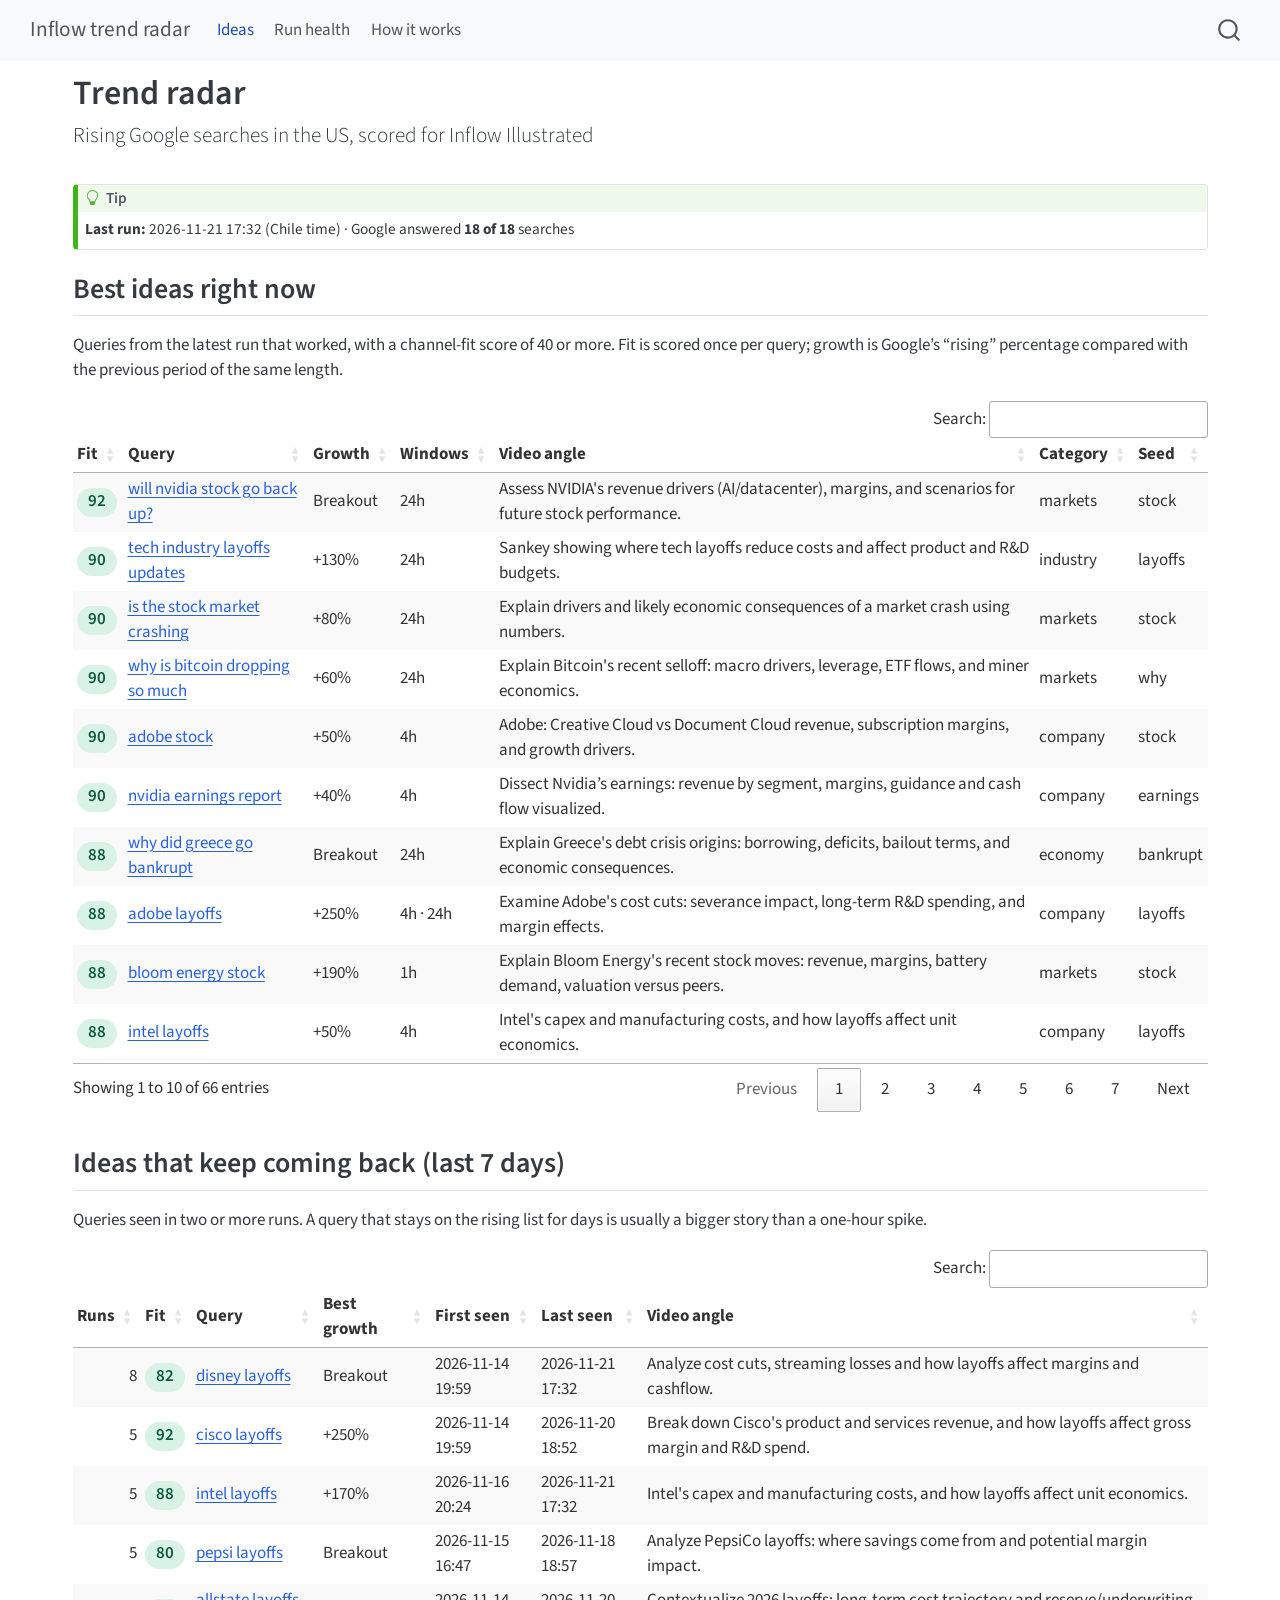
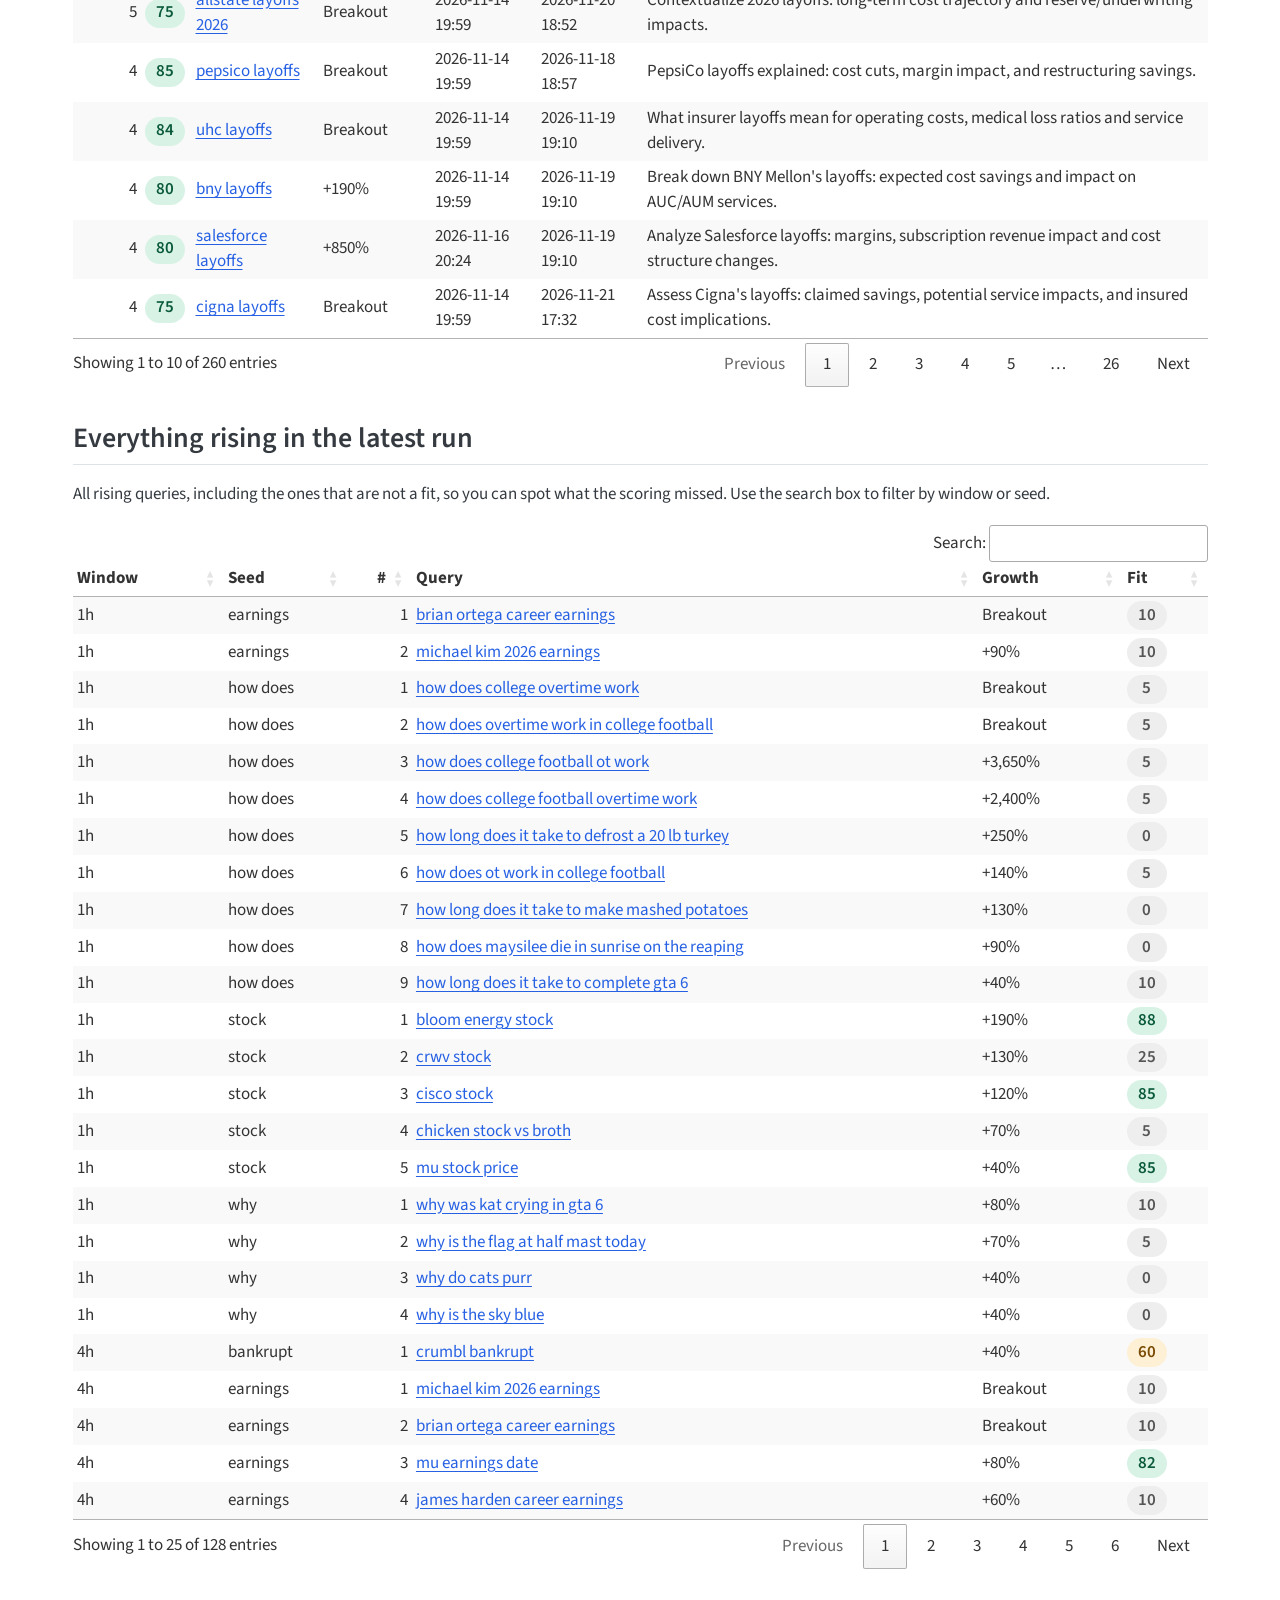
==== commit fe73faa8: "Built site for gh-pages" ====
--- a/index.html
+++ b/index.html
@@ -173,7 +173,7 @@
 </div>
 </div>
 <div class="callout-body-container callout-body">
-<p><strong>Last run:</strong> 2026-11-20 18:52 (Chile time) · Google answered <strong>18 of 18</strong> searches</p>
+<p><strong>Last run:</strong> 2026-11-21 17:32 (Chile time) · Google answered <strong>18 of 18</strong> searches</p>
 </div>
 </div>
 <section id="best-ideas-right-now" class="level2">
@@ -181,8 +181,8 @@
 <p>Queries from the latest run that worked, with a channel-fit score of 40 or more. Fit is scored once per query; growth is Google’s “rising” percentage compared with the previous period of the same length.</p>
 <div class="cell">
 <div class="cell-output-display">
-<div class="datatables html-widget html-fill-item" id="htmlwidget-be0f0d44afaf8acae9a2" style="width:100%;height:auto;"></div>
-<script type="application/json" data-for="htmlwidget-be0f0d44afaf8acae9a2">{"x":{"filter":"none","vertical":false,"data":[["<span class=\"fit fit-high\">93<\/span>","<span class=\"fit fit-high\">92<\/span>","<span class=\"fit fit-high\">90<\/span>","<span class=\"fit fit-high\">90<\/span>","<span class=\"fit fit-high\">90<\/span>","<span class=\"fit fit-high\">90<\/span>","<span class=\"fit fit-high\">90<\/span>","<span class=\"fit fit-high\">90<\/span>","<span class=\"fit fit-high\">90<\/span>","<span class=\"fit fit-high\">88<\/span>","<span class=\"fit fit-high\">88<\/span>","<span class=\"fit fit-high\">86<\/span>","<span class=\"fit fit-high\">86<\/span>","<span class=\"fit fit-high\">86<\/span>","<span class=\"fit fit-high\">86<\/span>","<span class=\"fit fit-high\">85<\/span>","<span class=\"fit fit-high\">85<\/span>","<span class=\"fit fit-high\">85<\/span>","<span class=\"fit fit-high\">85<\/span>","<span class=\"fit fit-high\">85<\/span>","<span class=\"fit fit-high\">85<\/span>","<span class=\"fit fit-high\">85<\/span>","<span class=\"fit fit-high\">85<\/span>","<span class=\"fit fit-high\">85<\/span>","<span class=\"fit fit-high\">85<\/span>","<span class=\"fit fit-high\">85<\/span>","<span class=\"fit fit-high\">85<\/span>","<span class=\"fit fit-high\">85<\/span>","<span class=\"fit fit-high\">85<\/span>","<span class=\"fit fit-high\">85<\/span>","<span class=\"fit fit-high\">85<\/span>","<span class=\"fit fit-high\">85<\/span>","<span class=\"fit fit-high\">84<\/span>","<span class=\"fit fit-high\">84<\/span>","<span class=\"fit fit-high\">84<\/span>","<span class=\"fit fit-high\">82<\/span>","<span class=\"fit fit-high\">82<\/span>","<span class=\"fit fit-high\">81<\/span>","<span class=\"fit fit-high\">80<\/span>","<span class=\"fit fit-high\">80<\/span>","<span class=\"fit fit-high\">80<\/span>","<span class=\"fit fit-high\">80<\/span>","<span class=\"fit fit-high\">80<\/span>","<span class=\"fit fit-high\">80<\/span>","<span class=\"fit fit-high\">80<\/span>","<span class=\"fit fit-high\">80<\/span>","<span class=\"fit fit-high\">80<\/span>","<span class=\"fit fit-high\">80<\/span>","<span class=\"fit fit-high\">80<\/span>","<span class=\"fit fit-high\">80<\/span>","<span class=\"fit fit-high\">80<\/span>","<span class=\"fit fit-high\">80<\/span>","<span class=\"fit fit-high\">80<\/span>","<span class=\"fit fit-high\">80<\/span>","<span class=\"fit fit-high\">80<\/span>","<span class=\"fit fit-high\">80<\/span>","<span class=\"fit fit-high\">80<\/span>","<span class=\"fit fit-high\">80<\/span>","<span class=\"fit fit-high\">80<\/span>","<span class=\"fit fit-high\">78<\/span>","<span class=\"fit fit-high\">78<\/span>","<span class=\"fit fit-high\">75<\/span>","<span class=\"fit fit-high\">75<\/span>","<span class=\"fit fit-high\">75<\/span>","<span class=\"fit fit-high\">75<\/span>","<span class=\"fit fit-high\">75<\/span>","<span class=\"fit fit-high\">75<\/span>","<span class=\"fit fit-high\">75<\/span>","<span class=\"fit fit-high\">75<\/span>","<span class=\"fit fit-high\">75<\/span>","<span class=\"fit fit-high\">75<\/span>","<span class=\"fit fit-high\">75<\/span>","<span class=\"fit fit-high\">75<\/span>","<span class=\"fit fit-high\">75<\/span>","<span class=\"fit fit-high\">75<\/span>","<span class=\"fit fit-high\">75<\/span>","<span class=\"fit fit-high\">75<\/span>","<span class=\"fit fit-high\">75<\/span>","<span class=\"fit fit-high\">75<\/span>","<span class=\"fit fit-high\">72<\/span>","<span class=\"fit fit-high\">70<\/span>","<span class=\"fit fit-high\">70<\/span>","<span class=\"fit fit-high\">70<\/span>","<span class=\"fit fit-high\">70<\/span>","<span class=\"fit fit-high\">70<\/span>","<span class=\"fit fit-high\">70<\/span>","<span class=\"fit fit-high\">70<\/span>","<span class=\"fit fit-high\">70<\/span>","<span class=\"fit fit-high\">70<\/span>","<span class=\"fit fit-high\">70<\/span>","<span class=\"fit fit-mid\">65<\/span>","<span class=\"fit fit-mid\">65<\/span>","<span class=\"fit fit-mid\">65<\/span>","<span class=\"fit fit-mid\">65<\/span>","<span class=\"fit fit-mid\">65<\/span>","<span class=\"fit fit-mid\">60<\/span>","<span class=\"fit fit-mid\">60<\/span>","<span class=\"fit fit-mid\">60<\/span>","<span class=\"fit fit-mid\">60<\/span>","<span class=\"fit fit-mid\">60<\/span>","<span class=\"fit fit-mid\">60<\/span>","<span class=\"fit fit-mid\">60<\/span>","<span class=\"fit fit-mid\">60<\/span>","<span class=\"fit fit-mid\">55<\/span>","<span class=\"fit fit-mid\">45<\/span>","<span class=\"fit fit-mid\">40<\/span>","<span class=\"fit fit-mid\">40<\/span>","<span class=\"fit fit-mid\">40<\/span>","<span class=\"fit fit-mid\">40<\/span>"],["<a href=\"https://trends.google.com/trends/explore?q=why%20is%20nvidia%20stock%20going%20down%20today&amp;date=now%204-H&amp;geo=US&amp;hl=en-US\" target=\"_blank\" rel=\"noopener\">why is nvidia stock going down today<\/a>","<a href=\"https://trends.google.com/trends/explore?q=cisco%20layoffs&amp;date=now%201-H&amp;geo=US&amp;hl=en-US\" target=\"_blank\" rel=\"noopener\">cisco layoffs<\/a>","<a href=\"https://trends.google.com/trends/explore?q=why%20is%20the%20stock%20market%20crashing%3F&amp;date=now%204-H&amp;geo=US&amp;hl=en-US\" target=\"_blank\" rel=\"noopener\">why is the stock market crashing?<\/a>","<a href=\"https://trends.google.com/trends/explore?q=why%20is%20the%20market%20crashing&amp;date=now%201-d&amp;geo=US&amp;hl=en-US\" target=\"_blank\" rel=\"noopener\">why is the market crashing<\/a>","<a href=\"https://trends.google.com/trends/explore?q=ibm%20layoffs&amp;date=now%204-H&amp;geo=US&amp;hl=en-US\" target=\"_blank\" rel=\"noopener\">ibm layoffs<\/a>","<a href=\"https://trends.google.com/trends/explore?q=why%20is%20stock%20market%20crashing&amp;date=now%204-H&amp;geo=US&amp;hl=en-US\" target=\"_blank\" rel=\"noopener\">why is stock market crashing<\/a>","<a href=\"https://trends.google.com/trends/explore?q=is%20the%20stock%20market%20crashing&amp;date=now%204-H&amp;geo=US&amp;hl=en-US\" target=\"_blank\" rel=\"noopener\">is the stock market crashing<\/a>","<a href=\"https://trends.google.com/trends/explore?q=nvidia%20earnings%20call&amp;date=now%204-H&amp;geo=US&amp;hl=en-US\" target=\"_blank\" rel=\"noopener\">nvidia earnings call<\/a>","<a href=\"https://trends.google.com/trends/explore?q=why%20is%20the%20stock%20market%20down%20today&amp;date=now%204-H&amp;geo=US&amp;hl=en-US\" target=\"_blank\" rel=\"noopener\">why is the stock market down today<\/a>","<a href=\"https://trends.google.com/trends/explore?q=why%20is%20nvidia%20stock%20going%20down&amp;date=now%201-d&amp;geo=US&amp;hl=en-US\" target=\"_blank\" rel=\"noopener\">why is nvidia stock going down<\/a>","<a href=\"https://trends.google.com/trends/explore?q=why%20are%20stocks%20down%20today&amp;date=now%201-d&amp;geo=US&amp;hl=en-US\" target=\"_blank\" rel=\"noopener\">why are stocks down today<\/a>","<a href=\"https://trends.google.com/trends/explore?q=bny%20mellon%20layoffs&amp;date=now%204-H&amp;geo=US&amp;hl=en-US\" target=\"_blank\" rel=\"noopener\">bny mellon layoffs<\/a>","<a href=\"https://trends.google.com/trends/explore?q=boeing%20layoffs&amp;date=now%201-d&amp;geo=US&amp;hl=en-US\" target=\"_blank\" rel=\"noopener\">boeing layoffs<\/a>","<a href=\"https://trends.google.com/trends/explore?q=morgan%20stanley%20layoffs&amp;date=now%201-d&amp;geo=US&amp;hl=en-US\" target=\"_blank\" rel=\"noopener\">morgan stanley layoffs<\/a>","<a href=\"https://trends.google.com/trends/explore?q=comcast%20layoffs&amp;date=now%201-d&amp;geo=US&amp;hl=en-US\" target=\"_blank\" rel=\"noopener\">comcast layoffs<\/a>","<a href=\"https://trends.google.com/trends/explore?q=ebay%20layoffs&amp;date=now%204-H&amp;geo=US&amp;hl=en-US\" target=\"_blank\" rel=\"noopener\">ebay layoffs<\/a>","<a href=\"https://trends.google.com/trends/explore?q=zscaler%20stock&amp;date=now%201-H&amp;geo=US&amp;hl=en-US\" target=\"_blank\" rel=\"noopener\">zscaler stock<\/a>","<a href=\"https://trends.google.com/trends/explore?q=why%20are%20stocks%20down%3F&amp;date=now%204-H&amp;geo=US&amp;hl=en-US\" target=\"_blank\" rel=\"noopener\">why are stocks down?<\/a>","<a href=\"https://trends.google.com/trends/explore?q=crowdstrike%20earnings&amp;date=now%204-H&amp;geo=US&amp;hl=en-US\" target=\"_blank\" rel=\"noopener\">crowdstrike earnings<\/a>","<a href=\"https://trends.google.com/trends/explore?q=crowdstrike%20stock&amp;date=now%201-H&amp;geo=US&amp;hl=en-US\" target=\"_blank\" rel=\"noopener\">crowdstrike stock<\/a>","<a href=\"https://trends.google.com/trends/explore?q=why%20is%20crypto%20crashing&amp;date=now%201-d&amp;geo=US&amp;hl=en-US\" target=\"_blank\" rel=\"noopener\">why is crypto crashing<\/a>","<a href=\"https://trends.google.com/trends/explore?q=why%20are%20stocks%20down%20so%20much%20today&amp;date=now%201-d&amp;geo=US&amp;hl=en-US\" target=\"_blank\" rel=\"noopener\">why are stocks down so much today<\/a>","<a href=\"https://trends.google.com/trends/explore?q=why%20is%20gold%20dropping%3F&amp;date=now%201-d&amp;geo=US&amp;hl=en-US\" target=\"_blank\" rel=\"noopener\">why is gold dropping?<\/a>","<a href=\"https://trends.google.com/trends/explore?q=wells%20fargo%20layoffs&amp;date=now%204-H&amp;geo=US&amp;hl=en-US\" target=\"_blank\" rel=\"noopener\">wells fargo layoffs<\/a>","<a href=\"https://trends.google.com/trends/explore?q=how%20many%20sales%20does%20gta%206%20have&amp;date=now%201-H&amp;geo=US&amp;hl=en-US\" target=\"_blank\" rel=\"noopener\">how many sales does gta 6 have<\/a>","<a href=\"https://trends.google.com/trends/explore?q=gopuff%20layoffs&amp;date=now%201-d&amp;geo=US&amp;hl=en-US\" target=\"_blank\" rel=\"noopener\">gopuff layoffs<\/a>","<a href=\"https://trends.google.com/trends/explore?q=amazon%20layoffs&amp;date=now%201-H&amp;geo=US&amp;hl=en-US\" target=\"_blank\" rel=\"noopener\">amazon layoffs<\/a>","<a href=\"https://trends.google.com/trends/explore?q=why%20are%20stocks%20down&amp;date=now%201-d&amp;geo=US&amp;hl=en-US\" target=\"_blank\" rel=\"noopener\">why are stocks down<\/a>","<a href=\"https://trends.google.com/trends/explore?q=bitcoin%20price&amp;date=now%201-d&amp;geo=US&amp;hl=en-US\" target=\"_blank\" rel=\"noopener\">bitcoin price<\/a>","<a href=\"https://trends.google.com/trends/explore?q=centene%20layoffs&amp;date=now%204-H&amp;geo=US&amp;hl=en-US\" target=\"_blank\" rel=\"noopener\">centene layoffs<\/a>","<a href=\"https://trends.google.com/trends/explore?q=nvidia%20layoffs&amp;date=now%201-d&amp;geo=US&amp;hl=en-US\" target=\"_blank\" rel=\"noopener\">nvidia layoffs<\/a>","<a href=\"https://trends.google.com/trends/explore?q=what%20does%20bankrupt%20mean&amp;date=now%201-d&amp;geo=US&amp;hl=en-US\" target=\"_blank\" rel=\"noopener\">what does bankrupt mean<\/a>","<a href=\"https://trends.google.com/trends/explore?q=fiserv%20layoffs&amp;date=now%204-H&amp;geo=US&amp;hl=en-US\" target=\"_blank\" rel=\"noopener\">fiserv layoffs<\/a>","<a href=\"https://trends.google.com/trends/explore?q=voo&amp;date=now%201-d&amp;geo=US&amp;hl=en-US\" target=\"_blank\" rel=\"noopener\">voo<\/a>","<a href=\"https://trends.google.com/trends/explore?q=cvs%20layoffs&amp;date=now%204-H&amp;geo=US&amp;hl=en-US\" target=\"_blank\" rel=\"noopener\">cvs layoffs<\/a>","<a href=\"https://trends.google.com/trends/explore?q=disney%20layoffs&amp;date=now%201-H&amp;geo=US&amp;hl=en-US\" target=\"_blank\" rel=\"noopener\">disney layoffs<\/a>","<a href=\"https://trends.google.com/trends/explore?q=spy%20stock&amp;date=now%201-d&amp;geo=US&amp;hl=en-US\" target=\"_blank\" rel=\"noopener\">spy stock<\/a>","<a href=\"https://trends.google.com/trends/explore?q=canva%20layoffs&amp;date=now%204-H&amp;geo=US&amp;hl=en-US\" target=\"_blank\" rel=\"noopener\">canva layoffs<\/a>","<a href=\"https://trends.google.com/trends/explore?q=boeing%20union%20statement%20on%20layoffs&amp;date=now%201-d&amp;geo=US&amp;hl=en-US\" target=\"_blank\" rel=\"noopener\">boeing union statement on layoffs<\/a>","<a href=\"https://trends.google.com/trends/explore?q=broadcom%20layoffs&amp;date=now%204-H&amp;geo=US&amp;hl=en-US\" target=\"_blank\" rel=\"noopener\">broadcom layoffs<\/a>","<a href=\"https://trends.google.com/trends/explore?q=crwd%20earnings%20date&amp;date=now%201-H&amp;geo=US&amp;hl=en-US\" target=\"_blank\" rel=\"noopener\">crwd earnings date<\/a>","<a href=\"https://trends.google.com/trends/explore?q=gta%206%20earnings%20so%20far&amp;date=now%201-H&amp;geo=US&amp;hl=en-US\" target=\"_blank\" rel=\"noopener\">gta 6 earnings so far<\/a>","<a href=\"https://trends.google.com/trends/explore?q=is%20wendys%20going%20bankrupt&amp;date=now%204-H&amp;geo=US&amp;hl=en-US\" target=\"_blank\" rel=\"noopener\">is wendys going bankrupt<\/a>","<a href=\"https://trends.google.com/trends/explore?q=ubisoft%20layoffs%20166%20employees%20montreal%20quebec&amp;date=now%201-d&amp;geo=US&amp;hl=en-US\" target=\"_blank\" rel=\"noopener\">ubisoft layoffs 166 employees montreal quebec<\/a>","<a href=\"https://trends.google.com/trends/explore?q=will%20nvidia%20go%20bankrupt&amp;date=now%204-H&amp;geo=US&amp;hl=en-US\" target=\"_blank\" rel=\"noopener\">will nvidia go bankrupt<\/a>","<a href=\"https://trends.google.com/trends/explore?q=p%26g%20layoffs&amp;date=now%201-d&amp;geo=US&amp;hl=en-US\" target=\"_blank\" rel=\"noopener\">p&amp;g layoffs<\/a>","<a href=\"https://trends.google.com/trends/explore?q=why%20is%20gold%20dropping&amp;date=now%201-d&amp;geo=US&amp;hl=en-US\" target=\"_blank\" rel=\"noopener\">why is gold dropping<\/a>","<a href=\"https://trends.google.com/trends/explore?q=why%20is%20the%20stock%20market%20crashing&amp;date=now%201-d&amp;geo=US&amp;hl=en-US\" target=\"_blank\" rel=\"noopener\">why is the stock market crashing<\/a>","<a href=\"https://trends.google.com/trends/explore?q=intuit%20layoffs&amp;date=now%201-d&amp;geo=US&amp;hl=en-US\" target=\"_blank\" rel=\"noopener\">intuit layoffs<\/a>","<a href=\"https://trends.google.com/trends/explore?q=fidelity%20layoffs&amp;date=now%204-H&amp;geo=US&amp;hl=en-US\" target=\"_blank\" rel=\"noopener\">fidelity layoffs<\/a>","<a href=\"https://trends.google.com/trends/explore?q=micron%20earnings&amp;date=now%201-d&amp;geo=US&amp;hl=en-US\" target=\"_blank\" rel=\"noopener\">micron earnings<\/a>","<a href=\"https://trends.google.com/trends/explore?q=qualcomm%20layoffs&amp;date=now%204-H&amp;geo=US&amp;hl=en-US\" target=\"_blank\" rel=\"noopener\">qualcomm layoffs<\/a>","<a href=\"https://trends.google.com/trends/explore?q=btc&amp;date=now%201-d&amp;geo=US&amp;hl=en-US\" target=\"_blank\" rel=\"noopener\">btc<\/a>","<a href=\"https://trends.google.com/trends/explore?q=gta%206%20how%20much%20does%20it%20cost&amp;date=now%201-H&amp;geo=US&amp;hl=en-US\" target=\"_blank\" rel=\"noopener\">gta 6 how much does it cost<\/a>","<a href=\"https://trends.google.com/trends/explore?q=vix&amp;date=now%204-H&amp;geo=US&amp;hl=en-US\" target=\"_blank\" rel=\"noopener\">vix<\/a>","<a href=\"https://trends.google.com/trends/explore?q=bitcoin&amp;date=now%201-d&amp;geo=US&amp;hl=en-US\" target=\"_blank\" rel=\"noopener\">bitcoin<\/a>","<a href=\"https://trends.google.com/trends/explore?q=gold%20price&amp;date=now%201-d&amp;geo=US&amp;hl=en-US\" target=\"_blank\" rel=\"noopener\">gold price<\/a>","<a href=\"https://trends.google.com/trends/explore?q=gta%20earnings&amp;date=now%201-H&amp;geo=US&amp;hl=en-US\" target=\"_blank\" rel=\"noopener\">gta earnings<\/a>","<a href=\"https://trends.google.com/trends/explore?q=spy%20stock%20price&amp;date=now%201-d&amp;geo=US&amp;hl=en-US\" target=\"_blank\" rel=\"noopener\">spy stock price<\/a>","<a href=\"https://trends.google.com/trends/explore?q=crwd%20stock&amp;date=now%201-H&amp;geo=US&amp;hl=en-US\" target=\"_blank\" rel=\"noopener\">crwd stock<\/a>","<a href=\"https://trends.google.com/trends/explore?q=optum%20layoffs&amp;date=now%204-H&amp;geo=US&amp;hl=en-US\" target=\"_blank\" rel=\"noopener\">optum layoffs<\/a>","<a href=\"https://trends.google.com/trends/explore?q=allstate%20layoffs%202026&amp;date=now%204-H&amp;geo=US&amp;hl=en-US\" target=\"_blank\" rel=\"noopener\">allstate layoffs 2026<\/a>","<a href=\"https://trends.google.com/trends/explore?q=jam%20city%20layoffs&amp;date=now%204-H&amp;geo=US&amp;hl=en-US\" target=\"_blank\" rel=\"noopener\">jam city layoffs<\/a>","<a href=\"https://trends.google.com/trends/explore?q=us%20bank%20layoffs&amp;date=now%204-H&amp;geo=US&amp;hl=en-US\" target=\"_blank\" rel=\"noopener\">us bank layoffs<\/a>","<a href=\"https://trends.google.com/trends/explore?q=calendly%20layoffs&amp;date=now%201-d&amp;geo=US&amp;hl=en-US\" target=\"_blank\" rel=\"noopener\">calendly layoffs<\/a>","<a href=\"https://trends.google.com/trends/explore?q=ubisoft%20layoffs&amp;date=now%201-d&amp;geo=US&amp;hl=en-US\" target=\"_blank\" rel=\"noopener\">ubisoft layoffs<\/a>","<a href=\"https://trends.google.com/trends/explore?q=why%20did%20the%20stock%20market%20drop%20today&amp;date=now%204-H&amp;geo=US&amp;hl=en-US\" target=\"_blank\" rel=\"noopener\">why did the stock market drop today<\/a>","<a href=\"https://trends.google.com/trends/explore?q=vix%20stock&amp;date=now%201-d&amp;geo=US&amp;hl=en-US\" target=\"_blank\" rel=\"noopener\">vix stock<\/a>","<a href=\"https://trends.google.com/trends/explore?q=why%20did%20stocks%20drop%20today&amp;date=now%201-H&amp;geo=US&amp;hl=en-US\" target=\"_blank\" rel=\"noopener\">why did stocks drop today<\/a>","<a href=\"https://trends.google.com/trends/explore?q=stock%20market%20crash&amp;date=now%201-d&amp;geo=US&amp;hl=en-US\" target=\"_blank\" rel=\"noopener\">stock market crash<\/a>","<a href=\"https://trends.google.com/trends/explore?q=dell%20earnings%20date&amp;date=now%201-d&amp;geo=US&amp;hl=en-US\" target=\"_blank\" rel=\"noopener\">dell earnings date<\/a>","<a href=\"https://trends.google.com/trends/explore?q=why%20did%20the%20stock%20market%20go%20down%20today&amp;date=now%201-d&amp;geo=US&amp;hl=en-US\" target=\"_blank\" rel=\"noopener\">why did the stock market go down today<\/a>","<a href=\"https://trends.google.com/trends/explore?q=why%20did%20the%20market%20drop%20today&amp;date=now%201-H&amp;geo=US&amp;hl=en-US\" target=\"_blank\" rel=\"noopener\">why did the market drop today<\/a>","<a href=\"https://trends.google.com/trends/explore?q=why%20is%20the%20stock%20market%20down%20so%20much%20today&amp;date=now%204-H&amp;geo=US&amp;hl=en-US\" target=\"_blank\" rel=\"noopener\">why is the stock market down so much today<\/a>","<a href=\"https://trends.google.com/trends/explore?q=qqq&amp;date=now%201-d&amp;geo=US&amp;hl=en-US\" target=\"_blank\" rel=\"noopener\">qqq<\/a>","<a href=\"https://trends.google.com/trends/explore?q=s%20and%20p%20500&amp;date=now%201-d&amp;geo=US&amp;hl=en-US\" target=\"_blank\" rel=\"noopener\">s and p 500<\/a>","<a href=\"https://trends.google.com/trends/explore?q=sp500&amp;date=now%201-d&amp;geo=US&amp;hl=en-US\" target=\"_blank\" rel=\"noopener\">sp500<\/a>","<a href=\"https://trends.google.com/trends/explore?q=spy&amp;date=now%201-d&amp;geo=US&amp;hl=en-US\" target=\"_blank\" rel=\"noopener\">spy<\/a>","<a href=\"https://trends.google.com/trends/explore?q=s%26p%20500&amp;date=now%201-d&amp;geo=US&amp;hl=en-US\" target=\"_blank\" rel=\"noopener\">s&amp;p 500<\/a>","<a href=\"https://trends.google.com/trends/explore?q=nasdaq&amp;date=now%201-d&amp;geo=US&amp;hl=en-US\" target=\"_blank\" rel=\"noopener\">nasdaq<\/a>","<a href=\"https://trends.google.com/trends/explore?q=what%20does%20it%20mean%20to%20go%20bankrupt&amp;date=now%201-d&amp;geo=US&amp;hl=en-US\" target=\"_blank\" rel=\"noopener\">what does it mean to go bankrupt<\/a>","<a href=\"https://trends.google.com/trends/explore?q=zs%20stock&amp;date=now%201-H&amp;geo=US&amp;hl=en-US\" target=\"_blank\" rel=\"noopener\">zs stock<\/a>","<a href=\"https://trends.google.com/trends/explore?q=polaris%20layoffs&amp;date=now%201-d&amp;geo=US&amp;hl=en-US\" target=\"_blank\" rel=\"noopener\">polaris layoffs<\/a>","<a href=\"https://trends.google.com/trends/explore?q=factset%20earnings%20insight&amp;date=now%201-d&amp;geo=US&amp;hl=en-US\" target=\"_blank\" rel=\"noopener\">factset earnings insight<\/a>","<a href=\"https://trends.google.com/trends/explore?q=pharma%20layoffs&amp;date=now%204-H&amp;geo=US&amp;hl=en-US\" target=\"_blank\" rel=\"noopener\">pharma layoffs<\/a>","<a href=\"https://trends.google.com/trends/explore?q=why%20is%20it%20called%20black%20friday&amp;date=now%201-H&amp;geo=US&amp;hl=en-US\" target=\"_blank\" rel=\"noopener\">why is it called black friday<\/a>","<a href=\"https://trends.google.com/trends/explore?q=novo%20nordisk%20layoffs&amp;date=now%204-H&amp;geo=US&amp;hl=en-US\" target=\"_blank\" rel=\"noopener\">novo nordisk layoffs<\/a>","<a href=\"https://trends.google.com/trends/explore?q=tqqq%20stock&amp;date=now%201-d&amp;geo=US&amp;hl=en-US\" target=\"_blank\" rel=\"noopener\">tqqq stock<\/a>","<a href=\"https://trends.google.com/trends/explore?q=voo%20stock&amp;date=now%201-d&amp;geo=US&amp;hl=en-US\" target=\"_blank\" rel=\"noopener\">voo stock<\/a>","<a href=\"https://trends.google.com/trends/explore?q=vti%20stock&amp;date=now%201-d&amp;geo=US&amp;hl=en-US\" target=\"_blank\" rel=\"noopener\">vti stock<\/a>","<a href=\"https://trends.google.com/trends/explore?q=did%20kfc%20go%20bankrupt&amp;date=now%201-d&amp;geo=US&amp;hl=en-US\" target=\"_blank\" rel=\"noopener\">did kfc go bankrupt<\/a>","<a href=\"https://trends.google.com/trends/explore?q=sandisk%20stock&amp;date=now%201-d&amp;geo=US&amp;hl=en-US\" target=\"_blank\" rel=\"noopener\">sandisk stock<\/a>","<a href=\"https://trends.google.com/trends/explore?q=why%20did%20gta%206%20take%20so%20long&amp;date=now%201-H&amp;geo=US&amp;hl=en-US\" target=\"_blank\" rel=\"noopener\">why did gta 6 take so long<\/a>","<a href=\"https://trends.google.com/trends/explore?q=tiaa%20layoffs&amp;date=now%201-d&amp;geo=US&amp;hl=en-US\" target=\"_blank\" rel=\"noopener\">tiaa layoffs<\/a>","<a href=\"https://trends.google.com/trends/explore?q=qqqm%20stock&amp;date=now%201-d&amp;geo=US&amp;hl=en-US\" target=\"_blank\" rel=\"noopener\">qqqm stock<\/a>","<a href=\"https://trends.google.com/trends/explore?q=chase%20daniel%20career%20earnings&amp;date=now%204-H&amp;geo=US&amp;hl=en-US\" target=\"_blank\" rel=\"noopener\">chase daniel career earnings<\/a>","<a href=\"https://trends.google.com/trends/explore?q=daniel%20jones%20career%20earnings&amp;date=now%201-d&amp;geo=US&amp;hl=en-US\" target=\"_blank\" rel=\"noopener\">daniel jones career earnings<\/a>","<a href=\"https://trends.google.com/trends/explore?q=jadeveon%20clowney%20career%20earnings&amp;date=now%201-d&amp;geo=US&amp;hl=en-US\" target=\"_blank\" rel=\"noopener\">jadeveon clowney career earnings<\/a>","<a href=\"https://trends.google.com/trends/explore?q=josh%20allen%20career%20earnings&amp;date=now%204-H&amp;geo=US&amp;hl=en-US\" target=\"_blank\" rel=\"noopener\">josh allen career earnings<\/a>","<a href=\"https://trends.google.com/trends/explore?q=is%20turning%20point%20usa%20going%20bankrupt&amp;date=now%201-d&amp;geo=US&amp;hl=en-US\" target=\"_blank\" rel=\"noopener\">is turning point usa going bankrupt<\/a>","<a href=\"https://trends.google.com/trends/explore?q=btc%20price&amp;date=now%201-d&amp;geo=US&amp;hl=en-US\" target=\"_blank\" rel=\"noopener\">btc price<\/a>","<a href=\"https://trends.google.com/trends/explore?q=character%20ai%20bankrupt&amp;date=now%201-d&amp;geo=US&amp;hl=en-US\" target=\"_blank\" rel=\"noopener\">character ai bankrupt<\/a>","<a href=\"https://trends.google.com/trends/explore?q=sndk%20stock&amp;date=now%201-d&amp;geo=US&amp;hl=en-US\" target=\"_blank\" rel=\"noopener\">sndk stock<\/a>","<a href=\"https://trends.google.com/trends/explore?q=how%20much%20does%20gta%206%20cost%20on%20ps5&amp;date=now%201-H&amp;geo=US&amp;hl=en-US\" target=\"_blank\" rel=\"noopener\">how much does gta 6 cost on ps5<\/a>","<a href=\"https://trends.google.com/trends/explore?q=tpusa%20bankrupt&amp;date=now%204-H&amp;geo=US&amp;hl=en-US\" target=\"_blank\" rel=\"noopener\">tpusa bankrupt<\/a>","<a href=\"https://trends.google.com/trends/explore?q=allo%20layoffs&amp;date=now%201-d&amp;geo=US&amp;hl=en-US\" target=\"_blank\" rel=\"noopener\">allo layoffs<\/a>","<a href=\"https://trends.google.com/trends/explore?q=wbz%20layoffs&amp;date=now%201-d&amp;geo=US&amp;hl=en-US\" target=\"_blank\" rel=\"noopener\">wbz layoffs<\/a>","<a href=\"https://trends.google.com/trends/explore?q=wbz%20layoffs%20today&amp;date=now%201-H&amp;geo=US&amp;hl=en-US\" target=\"_blank\" rel=\"noopener\">wbz layoffs today<\/a>","<a href=\"https://trends.google.com/trends/explore?q=sam%20bradford%20career%20earnings&amp;date=now%204-H&amp;geo=US&amp;hl=en-US\" target=\"_blank\" rel=\"noopener\">sam bradford career earnings<\/a>"],["+50%","+40%","+700%","+250%","+120%","+70%","+60%","+50%","+50%","+200%","+80%","Breakout","+250%","+140%","+70%","Breakout","+1,250%","+650%","+600%","+250%","+250%","+190%","+180%","+160%","+150%","+130%","+120%","+100%","+60%","+60%","+40%","+40%","Breakout","+60%","+50%","+70%","+40%","Breakout","Breakout","Breakout","Breakout","Breakout","Breakout","Breakout","Breakout","+600%","+200%","+200%","+170%","+80%","+80%","+80%","+50%","+50%","+50%","+40%","+40%","+40%","+40%","+350%","+60%","Breakout","Breakout","Breakout","+1,150%","+500%","+250%","+180%","+140%","+130%","+80%","+80%","+70%","+60%","+50%","+50%","+50%","+50%","+40%","+40%","Breakout","+1,600%","+1,200%","+500%","+400%","+100%","+50%","+40%","+40%","+40%","+120%","+100%","+90%","+80%","+50%","Breakout","Breakout","Breakout","Breakout","+400%","+50%","+50%","+50%","+80%","+80%","Breakout","Breakout","Breakout","+450%"],["4h","1h","4h","4h · 24h","4h","4h","4h","4h","4h","4h · 24h","24h","4h","24h","4h · 24h","4h · 24h","4h","1h","1h · 4h","1h · 4h","1h","24h","24h","24h","4h","1h","24h","1h · 4h · 24h","24h","24h","4h","24h","24h","4h · 24h","24h","4h","1h","24h","4h","24h","4h","1h","1h · 4h","4h · 24h","24h","4h · 24h","24h","24h","4h · 24h","24h","4h","24h","4h","24h","1h","4h","24h","24h","1h","24h","1h · 4h","4h","4h","4h","4h","24h","24h","1h · 4h","4h · 24h","1h","4h · 24h","24h","1h · 24h","1h","4h","24h","24h","24h","24h","24h","24h","24h","1h","24h","24h","4h · 24h","1h","4h","24h","24h","24h","24h","24h","1h","24h","24h","4h · 24h","4h · 24h","24h","4h","1h · 24h","24h","24h","24h","1h","4h","24h","4h · 24h","1h · 24h","4h · 24h"],["Break down Nvidia's revenue mix, data-center demand, guidance, and options-driven volatility.","Break down Cisco's product and services revenue, and how layoffs affect gross margin and R&amp;D spend.","Explain specific crash drivers: rates, earnings, liquidity and sector contagion with flow visuals.","Explain specific crash drivers: rates, earnings, liquidity and sector contagion with flow visuals.","Explain IBM's cost-cutting: payroll reductions, restructuring savings, and impact on services revenue and margins.","Explain specific crash drivers: rates, earnings, liquidity and sector contagion with flow visuals.","Explain drivers and likely economic consequences of a market crash using numbers.","Highlight key financial takeaways from Nvidia's earnings call and what they imply for growth.","Break down drivers (Fed, yields, earnings) and show which industries lost the most.","What changed in NVIDIA's revenue expectations and how that hits valuation and profit forecasts.","Show top decliners, sector contributions, and probable macro catalysts in dollars.","Illustrate BNY Mellon's custody and asset-servicing revenue versus cost cuts from layoffs.","Explain Boeing's layoffs: expected cost savings, production impact and long-term margin effects.","Banking revenue mix, fixed costs, and how layoffs affect compensation and operating leverage.","Map Comcast's cable, broadband, and streaming revenue, and cost savings from layoffs.","Quantify eBay's layoffs: expected cost savings, restructuring reasons and margin effects.","Sankey of Zscaler's revenue, costs and cash flow; what to watch in earnings.","Break down macro and sector drivers behind today's market drop and capital flows.","Break down CrowdStrike's latest quarter: revenue growth, margins and cash flow implications.","Analyze CrowdStrike's subscription revenue, customer acquisition economics, and valuation drivers.","Explain recent crypto sell-off with flows: leverage, liquidations, ETF and exchange flows using Sankey diagrams.","Summarize today's drivers and show sector winners/losers and flow implications.","Show who's selling, central bank flows, ETF redemptions and miners' revenue impact.","Wells Fargo layoffs: expected expense reductions, branch footprint change, and profit impact.","Estimate GTA 6 unit sales and translate into launch revenue and monetization streams.","Gopuff layoffs explained — unit economics, cash burn, and path to profitability.","Quantify Amazon's layoffs by division and estimate near-term margin impact.","Explain recurring drivers (rates, earnings, growth fears) and quantify capital outflows.","What’s moving Bitcoin price now: ETF flows, macro rates, miner sales, illustrated with numbers.","Centene layoffs: effect on operating costs, Medicaid contracts, and margins.","Break down Nvidia's workforce adjustments and implications for R&amp;D and margins.","Explain bankruptcy types, effects on creditors and owners, with money-flow diagrams.","Payments/processing revenue vs. labor costs — where Fiserv cuts change margins.","VOO explained: what holdings drive returns and how fees/allocations affect investor outcomes.","CVS revenue from retail, PBM, and health services and where layoffs cut costs.","Analyze cost cuts, streaming losses and how layoffs affect margins and cashflow.","SPY breakdown: largest exposures, sector weights, and how market moves alter ETF flows.","Canva’s reductions: burn-rate, revenue growth trade-offs, and runway implications.","Explain Boeing layoffs: union response, cost savings and program budget impacts.","Assess Broadcom's layoffs' effect on operating expenses and profitability targets.","When CRWD reports and the metrics investors should watch: ARR and retention.","Collect reported revenue/preorder numbers and model early earnings scenarios.","Examine Wendy's cash flow, debt, and franchise model to judge bankruptcy risk.","Quantify Montreal layoffs' savings and effects on development timelines and budgets.","Analyze Nvidia's balance sheet, cash flow and why bankruptcy is unlikely/plausible.","Explain P&amp;G workforce cuts, expected savings and brand/marketing tradeoffs.","Explain reasons for gold's decline and implications for miners, ETFs and investors.","Analyze crash triggers and quantify realized market value wiped out today.","Assess Intuit layoffs' impact on operating expenses and product roadmaps.","Quantify Fidelity layoffs and implications for product costs and AUM growth.","Micron earnings preview: memory pricing cycle, inventory changes, and margin implications.","Estimate Qualcomm cost reductions, R&amp;D impact, and effects on gross margin trajectory.","Bitcoin supply-demand flows: miners, ETFs, exchanges and on-chain selling pressure visualized.","Compare GTA 6 edition pricing and estimate launch revenue impact.","Explain VIX, what a spike means for investor flows and sector reallocations.","Outline Bitcoin market cap, miner economics and what drives inflows and outflows.","Explain current gold price drivers and impacts on miners' revenues and royalties.","Estimate franchise lifetime earnings and how revenue splits across platforms.","SPY price movers: which companies and sectors are driving ETF performance today.","CrowdStrike revenue mix, R&amp;D spend, and path to profitability explained with numbers.","Break down how Optum layoffs affect UnitedHealth's operating costs, margins, and guidance.","Contextualize 2026 layoffs: long-term cost trajectory and reserve/underwriting impacts.","Estimate layoffs' impact on Jam City's development costs and runway.","Estimate staffing cuts' savings and implications for branch and digital strategy.","Analyze how layoffs change Calendly's burn rate, runway and growth strategy.","Quantify layoffs' impact on development budgets, release schedules and margins.","Explain major macro drivers, sector flows, and largest market-cap movers that caused today's drop.","Explain what VIX measures, how VIX products trade, and investor hedging costs.","Highlight largest decliners by market cap and what earnings/news moved them.","Explainer: mechanics of a crash, who loses cash, margin calls, and fiscal responses.","Preview Dell's upcoming earnings: revenue mix, server/PC trends and margin drivers.","Visualize money moving out of biggest market-cap names and sector winners today.","Summarize today’s biggest sector and index losses and the dollar-value impact on portfolios.","Compare today's drawdown to past selloffs and quantify dollar losses by sector.","Break down QQQ's top holdings' revenue and how concentration drives returns.","Show S&amp;P 500 revenue breakdown and how top names drive performance.","Show S&amp;P 500 revenue and profit concentration among top companies.","Show SPY holdings, fee structure, and how inflows affect market-cap weighted returns.","Visualize how market-cap concentration affects S&amp;P performance and investor exposure.","Explain Nasdaq concentration and recent sector contributions to returns and losses.","Explain corporate and personal bankruptcy processes, consequences, and examples with numbers.","Quick company-finance explainer: revenue mix, profitability and valuation context for Zscaler.","Estimate layoffs' effect on Polaris' cost structure and product roadmap.","Summarize FactSet's earnings insight: biggest movers and aggregate data trends.","Map pharma job cuts across R&amp;D, sales and how they change cost structure.","Explain the term's origin and show how Black Friday drives retailer revenue and margins.","If confirmed, analyze layoffs' impact on R&amp;D costs and operating margins.","Explain leveraged ETF mechanics, magnified losses/gains, and investor risk in dollars.","Compare VOO to SPY: holdings, fees, and investor flows driving passive allocation.","Explain VTI's holdings, flows, and differences from other broad ETFs.","Did KFC go bankrupt? Explain franchising, royalties, and Yum! Brands' corporate finances.","Explain SanDisk/Western Digital revenue from NAND flash, margins and market share trends.","Explain development scope, costs, and expected revenue that justify GTA 6's long development.","Explain why a financial services firm would cut staff and the balance-sheet implications.","Explain QQQM's exposure, fees vs QQQ, and who holds it.","Rank NFL backup QBs by career earnings and breakdown Chase Daniel's pay sources.","Explain Daniel Jones' NFL contract earnings and signing-bonus structure to date.","Break down his NFL contracts, guarantees and estimated career earnings line-by-line.","Break down Josh Allen's contracts, guarantees and estimated career earnings breakdown.","Examine Turning Point USA's funding, expenses and bankruptcy plausibility without speculation.","BTC price drivers: miner revenue, supply dynamics, ETF flows, and macro influences.","Evaluate Character AI's revenue model, burn rate, and runway against bankruptcy rumors.","Clarify SNDK ticker/query, and show NAND revenue dynamics and competitive pressures.","Compare likely price points, estimate unit sales and potential revenue scenarios.","Investigate reported insolvency: revenue sources, donor trends and liabilities.","Summarize reported layoffs and estimate financial impact on company operations.","Explain station cost pressures and potential financial rationale for layoffs.","Explain how local station layoffs affect cost structure and local ad revenue pressures.","Breakdown of Sam Bradford's reported career earnings, contracts, and post-career income sources."],["company","company","markets","markets","company","markets","markets","company","markets","company","markets","company","company","company","company","company","company","markets","company","company","markets","markets","markets","company","company","company","company","markets","markets","company","company","personal_finance","company","markets","company","company","markets","company","company","company","company","industry","company","company","company","company","markets","markets","company","company","company","company","markets","company","markets","markets","markets","industry","markets","company","company","company","company","company","company","company","markets","markets","markets","markets","company","markets","markets","markets","markets","markets","markets","markets","markets","markets","personal_finance","company","company","company","industry","industry","company","markets","markets","markets","company","company","company","company","markets","personal_finance","personal_finance","personal_finance","personal_finance","company","markets","company","company","industry","company","company","company","company","personal_finance"],["why","layoffs","why","why","layoffs","why","stock","earnings","why, stock","why","why","layoffs","layoffs","layoffs","layoffs","layoffs","stock","why","earnings","stock","why","why","why","layoffs","how does","layoffs","layoffs","why","stock","layoffs","layoffs","bankrupt","layoffs","stock","layoffs","layoffs","stock","layoffs","layoffs","layoffs","earnings","earnings","bankrupt","layoffs","bankrupt","layoffs","why","why, stock","layoffs","layoffs","earnings","layoffs","stock","how does","stock","stock","stock","earnings","stock","stock","layoffs","layoffs","layoffs","layoffs","layoffs","layoffs","why","stock","why","stock","earnings","why","why","why","stock","stock","stock","stock","stock","stock","bankrupt","stock","layoffs","earnings","layoffs","why","layoffs","stock","stock","stock","bankrupt","stock","why","layoffs","stock","earnings","earnings","earnings","earnings","bankrupt","stock","bankrupt","stock","how does","bankrupt","layoffs","layoffs","layoffs","earnings"]],"container":"<table class=\"compact stripe hover\">\n  <thead>\n    <tr>\n      <th>Fit<\/th>\n      <th>Query<\/th>\n      <th>Growth<\/th>\n      <th>Windows<\/th>\n      <th>Video angle<\/th>\n      <th>Category<\/th>\n      <th>Seed<\/th>\n    <\/tr>\n  <\/thead>\n<\/table>","options":{"pageLength":10,"order":[],"autoWidth":false,"scrollX":true,"dom":"ftip","columnDefs":[{"name":"Fit","targets":0},{"name":"Query","targets":1},{"name":"Growth","targets":2},{"name":"Windows","targets":3},{"name":"Video angle","targets":4},{"name":"Category","targets":5},{"name":"Seed","targets":6}],"orderClasses":false}},"evals":[],"jsHooks":[]}</script>
+<div class="datatables html-widget html-fill-item" id="htmlwidget-cc56de449a34fd636d4b" style="width:100%;height:auto;"></div>
+<script type="application/json" data-for="htmlwidget-cc56de449a34fd636d4b">{"x":{"filter":"none","vertical":false,"data":[["<span class=\"fit fit-high\">92<\/span>","<span class=\"fit fit-high\">90<\/span>","<span class=\"fit fit-high\">90<\/span>","<span class=\"fit fit-high\">90<\/span>","<span class=\"fit fit-high\">90<\/span>","<span class=\"fit fit-high\">90<\/span>","<span class=\"fit fit-high\">88<\/span>","<span class=\"fit fit-high\">88<\/span>","<span class=\"fit fit-high\">88<\/span>","<span class=\"fit fit-high\">88<\/span>","<span class=\"fit fit-high\">86<\/span>","<span class=\"fit fit-high\">86<\/span>","<span class=\"fit fit-high\">85<\/span>","<span class=\"fit fit-high\">85<\/span>","<span class=\"fit fit-high\">85<\/span>","<span class=\"fit fit-high\">85<\/span>","<span class=\"fit fit-high\">85<\/span>","<span class=\"fit fit-high\">85<\/span>","<span class=\"fit fit-high\">84<\/span>","<span class=\"fit fit-high\">82<\/span>","<span class=\"fit fit-high\">82<\/span>","<span class=\"fit fit-high\">82<\/span>","<span class=\"fit fit-high\">82<\/span>","<span class=\"fit fit-high\">80<\/span>","<span class=\"fit fit-high\">80<\/span>","<span class=\"fit fit-high\">80<\/span>","<span class=\"fit fit-high\">80<\/span>","<span class=\"fit fit-high\">80<\/span>","<span class=\"fit fit-high\">80<\/span>","<span class=\"fit fit-high\">80<\/span>","<span class=\"fit fit-high\">80<\/span>","<span class=\"fit fit-high\">80<\/span>","<span class=\"fit fit-high\">80<\/span>","<span class=\"fit fit-high\">78<\/span>","<span class=\"fit fit-high\">78<\/span>","<span class=\"fit fit-high\">75<\/span>","<span class=\"fit fit-high\">75<\/span>","<span class=\"fit fit-high\">75<\/span>","<span class=\"fit fit-high\">75<\/span>","<span class=\"fit fit-high\">75<\/span>","<span class=\"fit fit-high\">74<\/span>","<span class=\"fit fit-high\">72<\/span>","<span class=\"fit fit-high\">72<\/span>","<span class=\"fit fit-high\">70<\/span>","<span class=\"fit fit-high\">70<\/span>","<span class=\"fit fit-high\">70<\/span>","<span class=\"fit fit-high\">70<\/span>","<span class=\"fit fit-high\">70<\/span>","<span class=\"fit fit-high\">70<\/span>","<span class=\"fit fit-mid\">65<\/span>","<span class=\"fit fit-mid\">60<\/span>","<span class=\"fit fit-mid\">60<\/span>","<span class=\"fit fit-mid\">60<\/span>","<span class=\"fit fit-mid\">60<\/span>","<span class=\"fit fit-mid\">60<\/span>","<span class=\"fit fit-mid\">60<\/span>","<span class=\"fit fit-mid\">60<\/span>","<span class=\"fit fit-mid\">60<\/span>","<span class=\"fit fit-mid\">55<\/span>","<span class=\"fit fit-mid\">50<\/span>","<span class=\"fit fit-mid\">50<\/span>","<span class=\"fit fit-mid\">45<\/span>","<span class=\"fit fit-mid\">40<\/span>","<span class=\"fit fit-mid\">40<\/span>","<span class=\"fit fit-mid\">40<\/span>","<span class=\"fit fit-mid\">40<\/span>"],["<a href=\"https://trends.google.com/trends/explore?q=will%20nvidia%20stock%20go%20back%20up%3F&amp;date=now%201-d&amp;geo=US&amp;hl=en-US\" target=\"_blank\" rel=\"noopener\">will nvidia stock go back up?<\/a>","<a href=\"https://trends.google.com/trends/explore?q=tech%20industry%20layoffs%20updates&amp;date=now%201-d&amp;geo=US&amp;hl=en-US\" target=\"_blank\" rel=\"noopener\">tech industry layoffs updates<\/a>","<a href=\"https://trends.google.com/trends/explore?q=is%20the%20stock%20market%20crashing&amp;date=now%201-d&amp;geo=US&amp;hl=en-US\" target=\"_blank\" rel=\"noopener\">is the stock market crashing<\/a>","<a href=\"https://trends.google.com/trends/explore?q=why%20is%20bitcoin%20dropping%20so%20much&amp;date=now%201-d&amp;geo=US&amp;hl=en-US\" target=\"_blank\" rel=\"noopener\">why is bitcoin dropping so much<\/a>","<a href=\"https://trends.google.com/trends/explore?q=adobe%20stock&amp;date=now%204-H&amp;geo=US&amp;hl=en-US\" target=\"_blank\" rel=\"noopener\">adobe stock<\/a>","<a href=\"https://trends.google.com/trends/explore?q=nvidia%20earnings%20report&amp;date=now%204-H&amp;geo=US&amp;hl=en-US\" target=\"_blank\" rel=\"noopener\">nvidia earnings report<\/a>","<a href=\"https://trends.google.com/trends/explore?q=why%20did%20greece%20go%20bankrupt&amp;date=now%201-d&amp;geo=US&amp;hl=en-US\" target=\"_blank\" rel=\"noopener\">why did greece go bankrupt<\/a>","<a href=\"https://trends.google.com/trends/explore?q=adobe%20layoffs&amp;date=now%201-d&amp;geo=US&amp;hl=en-US\" target=\"_blank\" rel=\"noopener\">adobe layoffs<\/a>","<a href=\"https://trends.google.com/trends/explore?q=bloom%20energy%20stock&amp;date=now%201-H&amp;geo=US&amp;hl=en-US\" target=\"_blank\" rel=\"noopener\">bloom energy stock<\/a>","<a href=\"https://trends.google.com/trends/explore?q=intel%20layoffs&amp;date=now%204-H&amp;geo=US&amp;hl=en-US\" target=\"_blank\" rel=\"noopener\">intel layoffs<\/a>","<a href=\"https://trends.google.com/trends/explore?q=morgan%20stanley%20layoffs&amp;date=now%201-d&amp;geo=US&amp;hl=en-US\" target=\"_blank\" rel=\"noopener\">morgan stanley layoffs<\/a>","<a href=\"https://trends.google.com/trends/explore?q=adobe%20layoffs%202026&amp;date=now%201-d&amp;geo=US&amp;hl=en-US\" target=\"_blank\" rel=\"noopener\">adobe layoffs 2026<\/a>","<a href=\"https://trends.google.com/trends/explore?q=rockstar%20games%20layoffs&amp;date=now%204-H&amp;geo=US&amp;hl=en-US\" target=\"_blank\" rel=\"noopener\">rockstar games layoffs<\/a>","<a href=\"https://trends.google.com/trends/explore?q=zscaler%20stock&amp;date=now%201-d&amp;geo=US&amp;hl=en-US\" target=\"_blank\" rel=\"noopener\">zscaler stock<\/a>","<a href=\"https://trends.google.com/trends/explore?q=crowdstrike%20earnings&amp;date=now%201-d&amp;geo=US&amp;hl=en-US\" target=\"_blank\" rel=\"noopener\">crowdstrike earnings<\/a>","<a href=\"https://trends.google.com/trends/explore?q=why%20are%20stocks%20down%3F&amp;date=now%201-d&amp;geo=US&amp;hl=en-US\" target=\"_blank\" rel=\"noopener\">why are stocks down?<\/a>","<a href=\"https://trends.google.com/trends/explore?q=cisco%20stock&amp;date=now%201-H&amp;geo=US&amp;hl=en-US\" target=\"_blank\" rel=\"noopener\">cisco stock<\/a>","<a href=\"https://trends.google.com/trends/explore?q=mu%20stock%20price&amp;date=now%201-H&amp;geo=US&amp;hl=en-US\" target=\"_blank\" rel=\"noopener\">mu stock price<\/a>","<a href=\"https://trends.google.com/trends/explore?q=uhg%20layoffs&amp;date=now%201-d&amp;geo=US&amp;hl=en-US\" target=\"_blank\" rel=\"noopener\">uhg layoffs<\/a>","<a href=\"https://trends.google.com/trends/explore?q=disney%20layoffs&amp;date=now%204-H&amp;geo=US&amp;hl=en-US\" target=\"_blank\" rel=\"noopener\">disney layoffs<\/a>","<a href=\"https://trends.google.com/trends/explore?q=morgan%20stanley%20wealth%20management%20layoffs&amp;date=now%201-d&amp;geo=US&amp;hl=en-US\" target=\"_blank\" rel=\"noopener\">morgan stanley wealth management layoffs<\/a>","<a href=\"https://trends.google.com/trends/explore?q=cbs%20layoffs&amp;date=now%201-d&amp;geo=US&amp;hl=en-US\" target=\"_blank\" rel=\"noopener\">cbs layoffs<\/a>","<a href=\"https://trends.google.com/trends/explore?q=mu%20earnings%20date&amp;date=now%204-H&amp;geo=US&amp;hl=en-US\" target=\"_blank\" rel=\"noopener\">mu earnings date<\/a>","<a href=\"https://trends.google.com/trends/explore?q=tech%20layoffs%202026%20latest&amp;date=now%201-d&amp;geo=US&amp;hl=en-US\" target=\"_blank\" rel=\"noopener\">tech layoffs 2026 latest<\/a>","<a href=\"https://trends.google.com/trends/explore?q=enphase%20layoffs&amp;date=now%201-d&amp;geo=US&amp;hl=en-US\" target=\"_blank\" rel=\"noopener\">enphase layoffs<\/a>","<a href=\"https://trends.google.com/trends/explore?q=comcast%20layoffs%202026&amp;date=now%201-d&amp;geo=US&amp;hl=en-US\" target=\"_blank\" rel=\"noopener\">comcast layoffs 2026<\/a>","<a href=\"https://trends.google.com/trends/explore?q=qualcomm%20layoffs&amp;date=now%204-H&amp;geo=US&amp;hl=en-US\" target=\"_blank\" rel=\"noopener\">qualcomm layoffs<\/a>","<a href=\"https://trends.google.com/trends/explore?q=why%20is%20the%20stock%20market%20crashing&amp;date=now%201-d&amp;geo=US&amp;hl=en-US\" target=\"_blank\" rel=\"noopener\">why is the stock market crashing<\/a>","<a href=\"https://trends.google.com/trends/explore?q=gainsight%20layoffs&amp;date=now%201-d&amp;geo=US&amp;hl=en-US\" target=\"_blank\" rel=\"noopener\">gainsight layoffs<\/a>","<a href=\"https://trends.google.com/trends/explore?q=will%20nvidia%20go%20bankrupt&amp;date=now%201-d&amp;geo=US&amp;hl=en-US\" target=\"_blank\" rel=\"noopener\">will nvidia go bankrupt<\/a>","<a href=\"https://trends.google.com/trends/explore?q=gta%20earnings&amp;date=now%201-d&amp;geo=US&amp;hl=en-US\" target=\"_blank\" rel=\"noopener\">gta earnings<\/a>","<a href=\"https://trends.google.com/trends/explore?q=gta%206%20earnings%20so%20far&amp;date=now%204-H&amp;geo=US&amp;hl=en-US\" target=\"_blank\" rel=\"noopener\">gta 6 earnings so far<\/a>","<a href=\"https://trends.google.com/trends/explore?q=take%20two%20interactive%20stock&amp;date=now%204-H&amp;geo=US&amp;hl=en-US\" target=\"_blank\" rel=\"noopener\">take two interactive stock<\/a>","<a href=\"https://trends.google.com/trends/explore?q=crwd%20stock&amp;date=now%201-d&amp;geo=US&amp;hl=en-US\" target=\"_blank\" rel=\"noopener\">crwd stock<\/a>","<a href=\"https://trends.google.com/trends/explore?q=gta%206%20layoffs&amp;date=now%201-d&amp;geo=US&amp;hl=en-US\" target=\"_blank\" rel=\"noopener\">gta 6 layoffs<\/a>","<a href=\"https://trends.google.com/trends/explore?q=cigna%20layoffs&amp;date=now%204-H&amp;geo=US&amp;hl=en-US\" target=\"_blank\" rel=\"noopener\">cigna layoffs<\/a>","<a href=\"https://trends.google.com/trends/explore?q=gta%20vi%20earnings&amp;date=now%201-d&amp;geo=US&amp;hl=en-US\" target=\"_blank\" rel=\"noopener\">gta vi earnings<\/a>","<a href=\"https://trends.google.com/trends/explore?q=stock%20market%20crash&amp;date=now%201-d&amp;geo=US&amp;hl=en-US\" target=\"_blank\" rel=\"noopener\">stock market crash<\/a>","<a href=\"https://trends.google.com/trends/explore?q=gta6%20earnings&amp;date=now%201-d&amp;geo=US&amp;hl=en-US\" target=\"_blank\" rel=\"noopener\">gta6 earnings<\/a>","<a href=\"https://trends.google.com/trends/explore?q=earnings%20calendar&amp;date=now%204-H&amp;geo=US&amp;hl=en-US\" target=\"_blank\" rel=\"noopener\">earnings calendar<\/a>","<a href=\"https://trends.google.com/trends/explore?q=did%20wendys%20go%20bankrupt&amp;date=now%201-d&amp;geo=US&amp;hl=en-US\" target=\"_blank\" rel=\"noopener\">did wendys go bankrupt<\/a>","<a href=\"https://trends.google.com/trends/explore?q=fannie%20mae%20layoffs&amp;date=now%204-H&amp;geo=US&amp;hl=en-US\" target=\"_blank\" rel=\"noopener\">fannie mae layoffs<\/a>","<a href=\"https://trends.google.com/trends/explore?q=layoffs%202026&amp;date=now%204-H&amp;geo=US&amp;hl=en-US\" target=\"_blank\" rel=\"noopener\">layoffs 2026<\/a>","<a href=\"https://trends.google.com/trends/explore?q=is%20taco%20bell%20bankrupt&amp;date=now%201-d&amp;geo=US&amp;hl=en-US\" target=\"_blank\" rel=\"noopener\">is taco bell bankrupt<\/a>","<a href=\"https://trends.google.com/trends/explore?q=zs%20stock&amp;date=now%201-d&amp;geo=US&amp;hl=en-US\" target=\"_blank\" rel=\"noopener\">zs stock<\/a>","<a href=\"https://trends.google.com/trends/explore?q=ramayana%20earnings&amp;date=now%201-d&amp;geo=US&amp;hl=en-US\" target=\"_blank\" rel=\"noopener\">ramayana earnings<\/a>","<a href=\"https://trends.google.com/trends/explore?q=factset%20earnings%20insight&amp;date=now%201-d&amp;geo=US&amp;hl=en-US\" target=\"_blank\" rel=\"noopener\">factset earnings insight<\/a>","<a href=\"https://trends.google.com/trends/explore?q=fis%20global%20layoffs&amp;date=now%201-d&amp;geo=US&amp;hl=en-US\" target=\"_blank\" rel=\"noopener\">fis global layoffs<\/a>","<a href=\"https://trends.google.com/trends/explore?q=gta%206%20earnings&amp;date=now%201-d&amp;geo=US&amp;hl=en-US\" target=\"_blank\" rel=\"noopener\">gta 6 earnings<\/a>","<a href=\"https://trends.google.com/trends/explore?q=usaa%20layoffs&amp;date=now%201-d&amp;geo=US&amp;hl=en-US\" target=\"_blank\" rel=\"noopener\">usaa layoffs<\/a>","<a href=\"https://trends.google.com/trends/explore?q=layoffs%20fyi&amp;date=now%204-H&amp;geo=US&amp;hl=en-US\" target=\"_blank\" rel=\"noopener\">layoffs fyi<\/a>","<a href=\"https://trends.google.com/trends/explore?q=dow%20jones%20stock%20markets&amp;date=now%201-d&amp;geo=US&amp;hl=en-US\" target=\"_blank\" rel=\"noopener\">dow jones stock markets<\/a>","<a href=\"https://trends.google.com/trends/explore?q=character%20ai%20bankrupt&amp;date=now%201-d&amp;geo=US&amp;hl=en-US\" target=\"_blank\" rel=\"noopener\">character ai bankrupt<\/a>","<a href=\"https://trends.google.com/trends/explore?q=is%20turning%20point%20usa%20going%20bankrupt&amp;date=now%201-d&amp;geo=US&amp;hl=en-US\" target=\"_blank\" rel=\"noopener\">is turning point usa going bankrupt<\/a>","<a href=\"https://trends.google.com/trends/explore?q=wcco%20layoffs&amp;date=now%201-d&amp;geo=US&amp;hl=en-US\" target=\"_blank\" rel=\"noopener\">wcco layoffs<\/a>","<a href=\"https://trends.google.com/trends/explore?q=crumbl%20bankrupt&amp;date=now%201-d&amp;geo=US&amp;hl=en-US\" target=\"_blank\" rel=\"noopener\">crumbl bankrupt<\/a>","<a href=\"https://trends.google.com/trends/explore?q=chase%20daniel%20career%20earnings&amp;date=now%201-d&amp;geo=US&amp;hl=en-US\" target=\"_blank\" rel=\"noopener\">chase daniel career earnings<\/a>","<a href=\"https://trends.google.com/trends/explore?q=wildwood%20earnings&amp;date=now%201-d&amp;geo=US&amp;hl=en-US\" target=\"_blank\" rel=\"noopener\">wildwood earnings<\/a>","<a href=\"https://trends.google.com/trends/explore?q=is%20turning%20point%20going%20bankrupt&amp;date=now%201-d&amp;geo=US&amp;hl=en-US\" target=\"_blank\" rel=\"noopener\">is turning point going bankrupt<\/a>","<a href=\"https://trends.google.com/trends/explore?q=stock%20markets&amp;date=now%201-d&amp;geo=US&amp;hl=en-US\" target=\"_blank\" rel=\"noopener\">stock markets<\/a>","<a href=\"https://trends.google.com/trends/explore?q=rockstar%20games%20stock&amp;date=now%204-H&amp;geo=US&amp;hl=en-US\" target=\"_blank\" rel=\"noopener\">rockstar games stock<\/a>","<a href=\"https://trends.google.com/trends/explore?q=tpusa%20bankrupt&amp;date=now%201-d&amp;geo=US&amp;hl=en-US\" target=\"_blank\" rel=\"noopener\">tpusa bankrupt<\/a>","<a href=\"https://trends.google.com/trends/explore?q=wbz%20layoffs&amp;date=now%201-d&amp;geo=US&amp;hl=en-US\" target=\"_blank\" rel=\"noopener\">wbz layoffs<\/a>","<a href=\"https://trends.google.com/trends/explore?q=allo%20layoffs&amp;date=now%201-d&amp;geo=US&amp;hl=en-US\" target=\"_blank\" rel=\"noopener\">allo layoffs<\/a>","<a href=\"https://trends.google.com/trends/explore?q=wbz%20layoffs%20today&amp;date=now%201-d&amp;geo=US&amp;hl=en-US\" target=\"_blank\" rel=\"noopener\">wbz layoffs today<\/a>","<a href=\"https://trends.google.com/trends/explore?q=ramayana%20movie%20earnings&amp;date=now%201-d&amp;geo=US&amp;hl=en-US\" target=\"_blank\" rel=\"noopener\">ramayana movie earnings<\/a>"],["Breakout","+130%","+80%","+60%","+50%","+40%","Breakout","+250%","+190%","+50%","+2,000%","+130%","Breakout","+600%","+200%","+180%","+120%","+40%","+300%","Breakout","Breakout","+160%","+80%","+350%","+300%","+150%","+90%","+90%","+80%","+80%","+70%","+50%","+50%","+50%","+50%","+140%","+110%","+110%","+80%","+60%","+90%","Breakout","+50%","Breakout","+300%","+150%","+120%","+100%","+50%","+120%","Breakout","+2,650%","+300%","+250%","+200%","+180%","+100%","+90%","+300%","+250%","+40%","+200%","+150%","+120%","+120%","+100%"],["24h","24h","24h","24h","4h","4h","24h","4h · 24h","1h","4h","24h","24h","4h · 24h","24h","24h","24h","1h","1h","24h","4h","24h","24h","4h","24h","24h","24h","4h","24h","24h","24h","24h","4h","4h","24h","24h","4h","4h · 24h","24h","24h","4h","24h","4h","4h","24h","24h","24h","24h","24h","24h","24h","4h","24h","24h","24h","24h","4h · 24h","24h","24h","24h","24h","4h","24h","24h","24h","24h","24h"],["Assess NVIDIA's revenue drivers (AI/datacenter), margins, and scenarios for future stock performance.","Sankey showing where tech layoffs reduce costs and affect product and R&amp;D budgets.","Explain drivers and likely economic consequences of a market crash using numbers.","Explain Bitcoin's recent selloff: macro drivers, leverage, ETF flows, and miner economics.","Adobe: Creative Cloud vs Document Cloud revenue, subscription margins, and growth drivers.","Dissect Nvidia’s earnings: revenue by segment, margins, guidance and cash flow visualized.","Explain Greece's debt crisis origins: borrowing, deficits, bailout terms, and economic consequences.","Examine Adobe's cost cuts: severance impact, long-term R&amp;D spending, and margin effects.","Explain Bloom Energy's recent stock moves: revenue, margins, battery demand, valuation versus peers.","Intel's capex and manufacturing costs, and how layoffs affect unit economics.","Banking revenue mix, fixed costs, and how layoffs affect compensation and operating leverage.","Detail Adobe's 2026 layoffs impact on R&amp;D, subscriptions, and profitability outlook.","Break down layoff cost savings, development budgets, and profit margin implications for parent company.","Sankey of Zscaler's revenue, costs and cash flow; what to watch in earnings.","Break down CrowdStrike's latest quarter: revenue growth, margins and cash flow implications.","Break down macro and sector drivers behind today's market drop and capital flows.","Explain Cisco's revenue mix and how it affects valuation and profitability.","Project Micron's price by modeling memory cycle revenues, margins, and capex needs.","UHG job cuts analysed: potential savings, impact across segments and on earnings.","Analyze cost cuts, streaming losses and how layoffs affect margins and cashflow.","Analyze wealth-management cuts: cost savings, AUM impacts, and profitability implications.","Break down CBS cost reductions, streaming investments, and advertising revenue trends.","Preview Micron earnings: revenue, inventory, and industry cyclicality to watch.","2026 tech layoffs: aggregate job reductions, cost savings, and industry wage trends visualized.","Explain how workforce reductions change Enphase's cost base and product pipeline spending.","Comcast layoffs' expected savings, OIBDA impact, and content vs distribution tradeoffs.","Estimate Qualcomm cost reductions, R&amp;D impact, and effects on gross margin trajectory.","Analyze crash triggers and quantify realized market value wiped out today.","Examine costs being cut, headcount reduction's effect on margins and product roadmap.","Analyze Nvidia's balance sheet, cash flow and why bankruptcy is unlikely/plausible.","Estimate franchise lifetime earnings and how revenue splits across platforms.","Collect reported revenue/preorder numbers and model early earnings scenarios.","Break down Take-Two's revenue split: games, live services and margins.","CrowdStrike revenue mix, R&amp;D spend, and path to profitability explained with numbers.","Examine studio layoffs during GTA6 development: cost implications and development timeline risks.","Assess Cigna's layoffs: claimed savings, potential service impacts, and insured cost implications.","Estimate GTA VI potential revenues vs GTA V, and impact on Take-Two's top line and valuation.","Explainer: mechanics of a crash, who loses cash, margin calls, and fiscal responses.","Estimate GTA6 potential revenues, launch monetization, and effects on parent company's revenue trajectory.","Weekly earnings preview: which reports move the most market cap and why.","Debunk bankruptcy rumor and recap Wendy's balance sheet, store economics and cash flow.","Fannie Mae's guarantee fees, portfolio management, and effect of layoffs on operations.","Survey 2026 layoff trends: sectors hit, payroll savings, and macro employment implications.","Clarify corporate vs franchise finances and whether Taco Bell (brand) faces bankruptcy risk.","Quick company-finance explainer: revenue mix, profitability and valuation context for Zscaler.","Break down Ramayana's revenue, margins, and compare to Indonesian retail peers.","Summarize FactSet's earnings insight: biggest movers and aggregate data trends.","Analyze FIS layoffs: cost reduction, integration progress, and client-service impact.","How much GTA 6 could make under different sales scenarios and impact on Take‑Two.","USAA layoffs explained: cost savings, customer impacts, and balance-sheet effects.","Aggregate recent tech/company layoffs and quantify payroll savings and sector effects.","Explain Dow composition, sector weights, and how price-weighting affects moves.","Evaluate Character AI's revenue model, burn rate, and runway against bankruptcy rumors.","Examine Turning Point USA's funding, expenses and bankruptcy plausibility without speculation.","Look at station-level cuts: local ad revenue pressures and corporate consolidation effects.","Analyze Crumbl's franchise economics and whether bankruptcy rumors are financially plausible.","Rank NFL backup QBs by career earnings and breakdown Chase Daniel's pay sources.","If public, summarize Wildwood's latest earnings: revenues, margins, cash flow drivers.","Investigate reported financial stress: revenue sources, liabilities, and donor dependence.","Explainer on major US indices, market-cap concentration, and sector contributions to returns.","Estimate Rockstar's contribution to Take-Two's revenue and potential IPO implications.","Investigate reported insolvency: revenue sources, donor trends and liabilities.","Explain station cost pressures and potential financial rationale for layoffs.","Summarize reported layoffs and estimate financial impact on company operations.","Explain how local station layoffs affect cost structure and local ad revenue pressures.","Break down box office vs production/distribution costs and profit split."],["markets","industry","markets","markets","company","company","economy","company","markets","company","company","company","company","company","company","markets","company","company","company","company","company","company","company","industry","company","company","company","markets","company","company","industry","industry","company","company","company","company","company","markets","company","markets","company","company","economy","company","company","company","company","company","company","company","economy","markets","company","company","company","company","personal_finance","company","company","markets","company","company","company","company","company","industry"],["stock","layoffs","stock","why","stock","earnings","bankrupt","layoffs","stock","layoffs","layoffs","layoffs","layoffs","stock","earnings","why","stock","stock","layoffs","layoffs","layoffs","layoffs","earnings","layoffs","layoffs","layoffs","layoffs","stock","layoffs","bankrupt","earnings","earnings","stock","stock","layoffs","layoffs","earnings","stock","earnings","earnings","bankrupt","layoffs","layoffs","bankrupt","stock","earnings","earnings","layoffs","earnings","layoffs","layoffs","stock","bankrupt","bankrupt","layoffs","bankrupt","earnings","earnings","bankrupt","stock","stock","bankrupt","layoffs","layoffs","layoffs","earnings"]],"container":"<table class=\"compact stripe hover\">\n  <thead>\n    <tr>\n      <th>Fit<\/th>\n      <th>Query<\/th>\n      <th>Growth<\/th>\n      <th>Windows<\/th>\n      <th>Video angle<\/th>\n      <th>Category<\/th>\n      <th>Seed<\/th>\n    <\/tr>\n  <\/thead>\n<\/table>","options":{"pageLength":10,"order":[],"autoWidth":false,"scrollX":true,"dom":"ftip","columnDefs":[{"name":"Fit","targets":0},{"name":"Query","targets":1},{"name":"Growth","targets":2},{"name":"Windows","targets":3},{"name":"Video angle","targets":4},{"name":"Category","targets":5},{"name":"Seed","targets":6}],"orderClasses":false}},"evals":[],"jsHooks":[]}</script>
 </div>
 </div>
 </section>
@@ -191,8 +191,8 @@
 <p>Queries seen in two or more runs. A query that stays on the rising list for days is usually a bigger story than a one-hour spike.</p>
 <div class="cell">
 <div class="cell-output-display">
-<div class="datatables html-widget html-fill-item" id="htmlwidget-0836d815d19cccb2849c" style="width:100%;height:auto;"></div>
-<script type="application/json" data-for="htmlwidget-0836d815d19cccb2849c">{"x":{"filter":"none","vertical":false,"data":[[7,5,5,5,4,4,4,4,4,4,4,4,4,4,4,3,3,3,3,3,3,3,3,3,3,3,3,3,3,3,3,3,3,3,3,3,3,3,3,3,3,3,3,3,3,3,3,3,3,3,3,3,3,3,3,3,3,3,3,3,3,3,3,3,3,3,3,3,3,3,3,3,3,3,3,2,2,2,2,2,2,2,2,2,2,2,2,2,2,2,2,2,2,2,2,2,2,2,2,2,2,2,2,2,2,2,2,2,2,2,2,2,2,2,2,2,2,2,2,2,2,2,2,2,2,2,2,2,2,2,2,2,2,2,2,2,2,2,2,2,2,2,2,2,2,2,2,2,2,2,2,2,2,2,2,2,2,2,2,2,2,2,2,2,2,2,2,2,2,2,2,2,2,2,2,2,2,2,2,2,2,2,2,2,2,2,2,2,2,2,2,2,2,2,2,2,2,2,2,2,2,2,2,2,2,2,2,2,2,2,2,2,2,2,2,2,2,2,2,2,2,2,2,2,2,2,2,2,2,2,2,2,2,2,2,2,2,2,2,2,2,2,2,2,2,2,2,2,2,2,2,2,2,2,2,2,2,2,2,2,2,2,2,2,2,2,2,2,2,2,2,2,2,2,2,2,2],["<span class=\"fit fit-high\">82<\/span>","<span class=\"fit fit-high\">92<\/span>","<span class=\"fit fit-high\">80<\/span>","<span class=\"fit fit-high\">75<\/span>","<span class=\"fit fit-high\">90<\/span>","<span class=\"fit fit-high\">88<\/span>","<span class=\"fit fit-high\">85<\/span>","<span class=\"fit fit-high\">84<\/span>","<span class=\"fit fit-high\">81<\/span>","<span class=\"fit fit-high\">80<\/span>","<span class=\"fit fit-high\">80<\/span>","<span class=\"fit fit-high\">80<\/span>","<span class=\"fit fit-high\">75<\/span>","<span class=\"fit fit-high\">75<\/span>","<span class=\"fit fit-low\">20<\/span>","<span class=\"fit fit-high\">90<\/span>","<span class=\"fit fit-high\">90<\/span>","<span class=\"fit fit-high\">90<\/span>","<span class=\"fit fit-high\">90<\/span>","<span class=\"fit fit-high\">90<\/span>","<span class=\"fit fit-high\">90<\/span>","<span class=\"fit fit-high\">90<\/span>","<span class=\"fit fit-high\">90<\/span>","<span class=\"fit fit-high\">88<\/span>","<span class=\"fit fit-high\">88<\/span>","<span class=\"fit fit-high\">88<\/span>","<span class=\"fit fit-high\">88<\/span>","<span class=\"fit fit-high\">86<\/span>","<span class=\"fit fit-high\">86<\/span>","<span class=\"fit fit-high\">86<\/span>","<span class=\"fit fit-high\">85<\/span>","<span class=\"fit fit-high\">85<\/span>","<span class=\"fit fit-high\">85<\/span>","<span class=\"fit fit-high\">85<\/span>","<span class=\"fit fit-high\">85<\/span>","<span class=\"fit fit-high\">85<\/span>","<span class=\"fit fit-high\">82<\/span>","<span class=\"fit fit-high\">80<\/span>","<span class=\"fit fit-high\">80<\/span>","<span class=\"fit fit-high\">80<\/span>","<span class=\"fit fit-high\">80<\/span>","<span class=\"fit fit-high\">80<\/span>","<span class=\"fit fit-high\">80<\/span>","<span class=\"fit fit-high\">80<\/span>","<span class=\"fit fit-high\">80<\/span>","<span class=\"fit fit-high\">78<\/span>","<span class=\"fit fit-high\">76<\/span>","<span class=\"fit fit-high\">75<\/span>","<span class=\"fit fit-high\">75<\/span>","<span class=\"fit fit-high\">75<\/span>","<span class=\"fit fit-high\">75<\/span>","<span class=\"fit fit-high\">75<\/span>","<span class=\"fit fit-high\">75<\/span>","<span class=\"fit fit-high\">75<\/span>","<span class=\"fit fit-high\">74<\/span>","<span class=\"fit fit-high\">70<\/span>","<span class=\"fit fit-high\">70<\/span>","<span class=\"fit fit-high\">70<\/span>","<span class=\"fit fit-high\">70<\/span>","<span class=\"fit fit-mid\">62<\/span>","<span class=\"fit fit-mid\">60<\/span>","<span class=\"fit fit-mid\">60<\/span>","<span class=\"fit fit-mid\">60<\/span>","<span class=\"fit fit-mid\">60<\/span>","<span class=\"fit fit-mid\">60<\/span>","<span class=\"fit fit-mid\">58<\/span>","<span class=\"fit fit-mid\">50<\/span>","<span class=\"fit fit-mid\">45<\/span>","<span class=\"fit fit-low\">25<\/span>","<span class=\"fit fit-low\">20<\/span>","<span class=\"fit fit-low\">10<\/span>","<span class=\"fit fit-low\">10<\/span>","<span class=\"fit fit-low\">10<\/span>","<span class=\"fit fit-low\">0<\/span>","<span class=\"fit fit-low\">0<\/span>","<span class=\"fit fit-high\">94<\/span>","<span class=\"fit fit-high\">93<\/span>","<span class=\"fit fit-high\">92<\/span>","<span class=\"fit fit-high\">92<\/span>","<span class=\"fit fit-high\">90<\/span>","<span class=\"fit fit-high\">90<\/span>","<span class=\"fit fit-high\">90<\/span>","<span class=\"fit fit-high\">90<\/span>","<span class=\"fit fit-high\">90<\/span>","<span class=\"fit fit-high\">90<\/span>","<span class=\"fit fit-high\">90<\/span>","<span class=\"fit fit-high\">90<\/span>","<span class=\"fit fit-high\">90<\/span>","<span class=\"fit fit-high\">90<\/span>","<span class=\"fit fit-high\">90<\/span>","<span class=\"fit fit-high\">90<\/span>","<span class=\"fit fit-high\">90<\/span>","<span class=\"fit fit-high\">89<\/span>","<span class=\"fit fit-high\">88<\/span>","<span class=\"fit fit-high\">88<\/span>","<span class=\"fit fit-high\">88<\/span>","<span class=\"fit fit-high\">88<\/span>","<span class=\"fit fit-high\">86<\/span>","<span class=\"fit fit-high\">86<\/span>","<span class=\"fit fit-high\">85<\/span>","<span class=\"fit fit-high\">85<\/span>","<span class=\"fit fit-high\">85<\/span>","<span class=\"fit fit-high\">85<\/span>","<span class=\"fit fit-high\">85<\/span>","<span class=\"fit fit-high\">85<\/span>","<span class=\"fit fit-high\">85<\/span>","<span class=\"fit fit-high\">85<\/span>","<span class=\"fit fit-high\">85<\/span>","<span class=\"fit fit-high\">85<\/span>","<span class=\"fit fit-high\">85<\/span>","<span class=\"fit fit-high\">85<\/span>","<span class=\"fit fit-high\">85<\/span>","<span class=\"fit fit-high\">85<\/span>","<span class=\"fit fit-high\">85<\/span>","<span class=\"fit fit-high\">85<\/span>","<span class=\"fit fit-high\">85<\/span>","<span class=\"fit fit-high\">85<\/span>","<span class=\"fit fit-high\">85<\/span>","<span class=\"fit fit-high\">85<\/span>","<span class=\"fit fit-high\">85<\/span>","<span class=\"fit fit-high\">85<\/span>","<span class=\"fit fit-high\">85<\/span>","<span class=\"fit fit-high\">85<\/span>","<span class=\"fit fit-high\">85<\/span>","<span class=\"fit fit-high\">82<\/span>","<span class=\"fit fit-high\">82<\/span>","<span class=\"fit fit-high\">80<\/span>","<span class=\"fit fit-high\">80<\/span>","<span class=\"fit fit-high\">80<\/span>","<span class=\"fit fit-high\">80<\/span>","<span class=\"fit fit-high\">80<\/span>","<span class=\"fit fit-high\">80<\/span>","<span class=\"fit fit-high\">80<\/span>","<span class=\"fit fit-high\">80<\/span>","<span class=\"fit fit-high\">80<\/span>","<span class=\"fit fit-high\">80<\/span>","<span class=\"fit fit-high\">80<\/span>","<span class=\"fit fit-high\">80<\/span>","<span class=\"fit fit-high\">80<\/span>","<span class=\"fit fit-high\">80<\/span>","<span class=\"fit fit-high\">80<\/span>","<span class=\"fit fit-high\">80<\/span>","<span class=\"fit fit-high\">80<\/span>","<span class=\"fit fit-high\">80<\/span>","<span class=\"fit fit-high\">80<\/span>","<span class=\"fit fit-high\">80<\/span>","<span class=\"fit fit-high\">78<\/span>","<span class=\"fit fit-high\">78<\/span>","<span class=\"fit fit-high\">78<\/span>","<span class=\"fit fit-high\">78<\/span>","<span class=\"fit fit-high\">76<\/span>","<span class=\"fit fit-high\">75<\/span>","<span class=\"fit fit-high\">75<\/span>","<span class=\"fit fit-high\">75<\/span>","<span class=\"fit fit-high\">75<\/span>","<span class=\"fit fit-high\">75<\/span>","<span class=\"fit fit-high\">75<\/span>","<span class=\"fit fit-high\">75<\/span>","<span class=\"fit fit-high\">75<\/span>","<span class=\"fit fit-high\">75<\/span>","<span class=\"fit fit-high\">75<\/span>","<span class=\"fit fit-high\">75<\/span>","<span class=\"fit fit-high\">75<\/span>","<span class=\"fit fit-high\">75<\/span>","<span class=\"fit fit-high\">75<\/span>","<span class=\"fit fit-high\">75<\/span>","<span class=\"fit fit-high\">75<\/span>","<span class=\"fit fit-high\">75<\/span>","<span class=\"fit fit-high\">75<\/span>","<span class=\"fit fit-high\">75<\/span>","<span class=\"fit fit-high\">75<\/span>","<span class=\"fit fit-high\">75<\/span>","<span class=\"fit fit-high\">75<\/span>","<span class=\"fit fit-high\">74<\/span>","<span class=\"fit fit-high\">72<\/span>","<span class=\"fit fit-high\">72<\/span>","<span class=\"fit fit-high\">70<\/span>","<span class=\"fit fit-high\">70<\/span>","<span class=\"fit fit-high\">70<\/span>","<span class=\"fit fit-high\">70<\/span>","<span class=\"fit fit-high\">70<\/span>","<span class=\"fit fit-high\">70<\/span>","<span class=\"fit fit-high\">70<\/span>","<span class=\"fit fit-high\">70<\/span>","<span class=\"fit fit-high\">70<\/span>","<span class=\"fit fit-high\">70<\/span>","<span class=\"fit fit-high\">70<\/span>","<span class=\"fit fit-high\">70<\/span>","<span class=\"fit fit-mid\">68<\/span>","<span class=\"fit fit-mid\">65<\/span>","<span class=\"fit fit-mid\">65<\/span>","<span class=\"fit fit-mid\">65<\/span>","<span class=\"fit fit-mid\">65<\/span>","<span class=\"fit fit-mid\">65<\/span>","<span class=\"fit fit-mid\">65<\/span>","<span class=\"fit fit-mid\">60<\/span>","<span class=\"fit fit-mid\">60<\/span>","<span class=\"fit fit-mid\">60<\/span>","<span class=\"fit fit-mid\">60<\/span>","<span class=\"fit fit-mid\">60<\/span>","<span class=\"fit fit-mid\">60<\/span>","<span class=\"fit fit-mid\">60<\/span>","<span class=\"fit fit-mid\">60<\/span>","<span class=\"fit fit-mid\">60<\/span>","<span class=\"fit fit-mid\">60<\/span>","<span class=\"fit fit-mid\">60<\/span>","<span class=\"fit fit-mid\">60<\/span>","<span class=\"fit fit-mid\">60<\/span>","<span class=\"fit fit-mid\">60<\/span>","<span class=\"fit fit-mid\">60<\/span>","<span class=\"fit fit-mid\">60<\/span>","<span class=\"fit fit-mid\">55<\/span>","<span class=\"fit fit-mid\">55<\/span>","<span class=\"fit fit-mid\">55<\/span>","<span class=\"fit fit-mid\">55<\/span>","<span class=\"fit fit-mid\">55<\/span>","<span class=\"fit fit-mid\">55<\/span>","<span class=\"fit fit-mid\">50<\/span>","<span class=\"fit fit-mid\">40<\/span>","<span class=\"fit fit-mid\">40<\/span>","<span class=\"fit fit-mid\">40<\/span>","<span class=\"fit fit-low\">35<\/span>","<span class=\"fit fit-low\">30<\/span>","<span class=\"fit fit-low\">25<\/span>","<span class=\"fit fit-low\">25<\/span>","<span class=\"fit fit-low\">20<\/span>","<span class=\"fit fit-low\">20<\/span>","<span class=\"fit fit-low\">20<\/span>","<span class=\"fit fit-low\">20<\/span>","<span class=\"fit fit-low\">20<\/span>","<span class=\"fit fit-low\">20<\/span>","<span class=\"fit fit-low\">15<\/span>","<span class=\"fit fit-low\">15<\/span>","<span class=\"fit fit-low\">15<\/span>","<span class=\"fit fit-low\">15<\/span>","<span class=\"fit fit-low\">15<\/span>","<span class=\"fit fit-low\">15<\/span>","<span class=\"fit fit-low\">15<\/span>","<span class=\"fit fit-low\">15<\/span>","<span class=\"fit fit-low\">10<\/span>","<span class=\"fit fit-low\">10<\/span>","<span class=\"fit fit-low\">10<\/span>","<span class=\"fit fit-low\">10<\/span>","<span class=\"fit fit-low\">10<\/span>","<span class=\"fit fit-low\">10<\/span>","<span class=\"fit fit-low\">10<\/span>","<span class=\"fit fit-low\">10<\/span>","<span class=\"fit fit-low\">10<\/span>","<span class=\"fit fit-low\">10<\/span>","<span class=\"fit fit-low\">10<\/span>","<span class=\"fit fit-low\">10<\/span>","<span class=\"fit fit-low\">10<\/span>","<span class=\"fit fit-low\">10<\/span>","<span class=\"fit fit-low\">8<\/span>","<span class=\"fit fit-low\">5<\/span>","<span class=\"fit fit-low\">5<\/span>","<span class=\"fit fit-low\">5<\/span>","<span class=\"fit fit-low\">5<\/span>","<span class=\"fit fit-low\">5<\/span>","<span class=\"fit fit-low\">5<\/span>","<span class=\"fit fit-low\">5<\/span>","<span class=\"fit fit-low\">5<\/span>","<span class=\"fit fit-low\">5<\/span>","<span class=\"fit fit-low\">5<\/span>","<span class=\"fit fit-low\">5<\/span>","<span class=\"fit fit-low\">5<\/span>","<span class=\"fit fit-low\">5<\/span>","<span class=\"fit fit-low\">4<\/span>","<span class=\"fit fit-low\">3<\/span>","<span class=\"fit fit-low\">3<\/span>","<span class=\"fit fit-low\">0<\/span>","<span class=\"fit fit-low\">0<\/span>","<span class=\"fit fit-low\">0<\/span>","<span class=\"fit fit-low\">0<\/span>","<span class=\"fit fit-low\">0<\/span>","<span class=\"fit fit-low\">0<\/span>","<span class=\"fit fit-low\">0<\/span>"],["<a href=\"https://trends.google.com/trends/explore?q=disney%20layoffs&amp;date=now%201-H&amp;geo=US&amp;hl=en-US\" target=\"_blank\" rel=\"noopener\">disney layoffs<\/a>","<a href=\"https://trends.google.com/trends/explore?q=cisco%20layoffs&amp;date=now%201-d&amp;geo=US&amp;hl=en-US\" target=\"_blank\" rel=\"noopener\">cisco layoffs<\/a>","<a href=\"https://trends.google.com/trends/explore?q=pepsi%20layoffs&amp;date=now%204-H&amp;geo=US&amp;hl=en-US\" target=\"_blank\" rel=\"noopener\">pepsi layoffs<\/a>","<a href=\"https://trends.google.com/trends/explore?q=allstate%20layoffs%202026&amp;date=now%201-H&amp;geo=US&amp;hl=en-US\" target=\"_blank\" rel=\"noopener\">allstate layoffs 2026<\/a>","<a href=\"https://trends.google.com/trends/explore?q=google%20layoffs&amp;date=now%204-H&amp;geo=US&amp;hl=en-US\" target=\"_blank\" rel=\"noopener\">google layoffs<\/a>","<a href=\"https://trends.google.com/trends/explore?q=intel%20layoffs&amp;date=now%201-H&amp;geo=US&amp;hl=en-US\" target=\"_blank\" rel=\"noopener\">intel layoffs<\/a>","<a href=\"https://trends.google.com/trends/explore?q=pepsico%20layoffs&amp;date=now%201-H&amp;geo=US&amp;hl=en-US\" target=\"_blank\" rel=\"noopener\">pepsico layoffs<\/a>","<a href=\"https://trends.google.com/trends/explore?q=uhc%20layoffs&amp;date=now%204-H&amp;geo=US&amp;hl=en-US\" target=\"_blank\" rel=\"noopener\">uhc layoffs<\/a>","<a href=\"https://trends.google.com/trends/explore?q=canva%20layoffs&amp;date=now%204-H&amp;geo=US&amp;hl=en-US\" target=\"_blank\" rel=\"noopener\">canva layoffs<\/a>","<a href=\"https://trends.google.com/trends/explore?q=bny%20layoffs&amp;date=now%201-d&amp;geo=US&amp;hl=en-US\" target=\"_blank\" rel=\"noopener\">bny layoffs<\/a>","<a href=\"https://trends.google.com/trends/explore?q=salesforce%20layoffs&amp;date=now%201-d&amp;geo=US&amp;hl=en-US\" target=\"_blank\" rel=\"noopener\">salesforce layoffs<\/a>","<a href=\"https://trends.google.com/trends/explore?q=verizon%20layoffs&amp;date=now%201-H&amp;geo=US&amp;hl=en-US\" target=\"_blank\" rel=\"noopener\">verizon layoffs<\/a>","<a href=\"https://trends.google.com/trends/explore?q=athena%20health%20layoffs&amp;date=now%201-H&amp;geo=US&amp;hl=en-US\" target=\"_blank\" rel=\"noopener\">athena health layoffs<\/a>","<a href=\"https://trends.google.com/trends/explore?q=athenahealth%20layoffs%202026&amp;date=now%204-H&amp;geo=US&amp;hl=en-US\" target=\"_blank\" rel=\"noopener\">athenahealth layoffs 2026<\/a>","<a href=\"https://trends.google.com/trends/explore?q=kirk%20cousins%20career%20earnings&amp;date=now%201-d&amp;geo=US&amp;hl=en-US\" target=\"_blank\" rel=\"noopener\">kirk cousins career earnings<\/a>","<a href=\"https://trends.google.com/trends/explore?q=googl%20stock&amp;date=now%201-d&amp;geo=US&amp;hl=en-US\" target=\"_blank\" rel=\"noopener\">googl stock<\/a>","<a href=\"https://trends.google.com/trends/explore?q=ibm%20layoffs&amp;date=now%204-H&amp;geo=US&amp;hl=en-US\" target=\"_blank\" rel=\"noopener\">ibm layoffs<\/a>","<a href=\"https://trends.google.com/trends/explore?q=meta%20layoffs&amp;date=now%201-d&amp;geo=US&amp;hl=en-US\" target=\"_blank\" rel=\"noopener\">meta layoffs<\/a>","<a href=\"https://trends.google.com/trends/explore?q=microsoft%20layoffs%202026&amp;date=now%201-H&amp;geo=US&amp;hl=en-US\" target=\"_blank\" rel=\"noopener\">microsoft layoffs 2026<\/a>","<a href=\"https://trends.google.com/trends/explore?q=nvda%20earnings%20call&amp;date=now%204-H&amp;geo=US&amp;hl=en-US\" target=\"_blank\" rel=\"noopener\">nvda earnings call<\/a>","<a href=\"https://trends.google.com/trends/explore?q=nvidia%20earnings%20call&amp;date=now%204-H&amp;geo=US&amp;hl=en-US\" target=\"_blank\" rel=\"noopener\">nvidia earnings call<\/a>","<a href=\"https://trends.google.com/trends/explore?q=when%20does%20nvidia%20report%20earnings&amp;date=now%201-d&amp;geo=US&amp;hl=en-US\" target=\"_blank\" rel=\"noopener\">when does nvidia report earnings<\/a>","<a href=\"https://trends.google.com/trends/explore?q=why%20is%20the%20stock%20market%20down%20today&amp;date=now%201-d&amp;geo=US&amp;hl=en-US\" target=\"_blank\" rel=\"noopener\">why is the stock market down today<\/a>","<a href=\"https://trends.google.com/trends/explore?q=disney%20layoffs%202026&amp;date=now%204-H&amp;geo=US&amp;hl=en-US\" target=\"_blank\" rel=\"noopener\">disney layoffs 2026<\/a>","<a href=\"https://trends.google.com/trends/explore?q=nvda%20earnings&amp;date=now%204-H&amp;geo=US&amp;hl=en-US\" target=\"_blank\" rel=\"noopener\">nvda earnings<\/a>","<a href=\"https://trends.google.com/trends/explore?q=nvidia%20earnings%20date&amp;date=now%201-H&amp;geo=US&amp;hl=en-US\" target=\"_blank\" rel=\"noopener\">nvidia earnings date<\/a>","<a href=\"https://trends.google.com/trends/explore?q=why%20are%20stocks%20down%20today&amp;date=now%201-d&amp;geo=US&amp;hl=en-US\" target=\"_blank\" rel=\"noopener\">why are stocks down today<\/a>","<a href=\"https://trends.google.com/trends/explore?q=boeing%20layoffs&amp;date=now%204-H&amp;geo=US&amp;hl=en-US\" target=\"_blank\" rel=\"noopener\">boeing layoffs<\/a>","<a href=\"https://trends.google.com/trends/explore?q=comcast%20layoffs&amp;date=now%201-d&amp;geo=US&amp;hl=en-US\" target=\"_blank\" rel=\"noopener\">comcast layoffs<\/a>","<a href=\"https://trends.google.com/trends/explore?q=when%20is%20nvidia%20earnings&amp;date=now%201-d&amp;geo=US&amp;hl=en-US\" target=\"_blank\" rel=\"noopener\">when is nvidia earnings<\/a>","<a href=\"https://trends.google.com/trends/explore?q=centene%20layoffs&amp;date=now%201-d&amp;geo=US&amp;hl=en-US\" target=\"_blank\" rel=\"noopener\">centene layoffs<\/a>","<a href=\"https://trends.google.com/trends/explore?q=cisco%20layoffs%202026&amp;date=now%201-d&amp;geo=US&amp;hl=en-US\" target=\"_blank\" rel=\"noopener\">cisco layoffs 2026<\/a>","<a href=\"https://trends.google.com/trends/explore?q=how%20many%20sales%20does%20gta%206%20have&amp;date=now%201-H&amp;geo=US&amp;hl=en-US\" target=\"_blank\" rel=\"noopener\">how many sales does gta 6 have<\/a>","<a href=\"https://trends.google.com/trends/explore?q=l3%20harris%20stock&amp;date=now%201-d&amp;geo=US&amp;hl=en-US\" target=\"_blank\" rel=\"noopener\">l3 harris stock<\/a>","<a href=\"https://trends.google.com/trends/explore?q=l3harris%20stock&amp;date=now%201-d&amp;geo=US&amp;hl=en-US\" target=\"_blank\" rel=\"noopener\">l3harris stock<\/a>","<a href=\"https://trends.google.com/trends/explore?q=warren%20buffett%20stock%20market%20warning&amp;date=now%204-H&amp;geo=US&amp;hl=en-US\" target=\"_blank\" rel=\"noopener\">warren buffett stock market warning<\/a>","<a href=\"https://trends.google.com/trends/explore?q=salesforce%20layoffs%20today&amp;date=now%201-d&amp;geo=US&amp;hl=en-US\" target=\"_blank\" rel=\"noopener\">salesforce layoffs today<\/a>","<a href=\"https://trends.google.com/trends/explore?q=allstate%20layoffs&amp;date=now%201-H&amp;geo=US&amp;hl=en-US\" target=\"_blank\" rel=\"noopener\">allstate layoffs<\/a>","<a href=\"https://trends.google.com/trends/explore?q=dell%20stock&amp;date=now%201-H&amp;geo=US&amp;hl=en-US\" target=\"_blank\" rel=\"noopener\">dell stock<\/a>","<a href=\"https://trends.google.com/trends/explore?q=illumina%20layoffs&amp;date=now%204-H&amp;geo=US&amp;hl=en-US\" target=\"_blank\" rel=\"noopener\">illumina layoffs<\/a>","<a href=\"https://trends.google.com/trends/explore?q=l3harris&amp;date=now%201-d&amp;geo=US&amp;hl=en-US\" target=\"_blank\" rel=\"noopener\">l3harris<\/a>","<a href=\"https://trends.google.com/trends/explore?q=l3harris%20layoffs&amp;date=now%204-H&amp;geo=US&amp;hl=en-US\" target=\"_blank\" rel=\"noopener\">l3harris layoffs<\/a>","<a href=\"https://trends.google.com/trends/explore?q=pge%20layoffs&amp;date=now%204-H&amp;geo=US&amp;hl=en-US\" target=\"_blank\" rel=\"noopener\">pge layoffs<\/a>","<a href=\"https://trends.google.com/trends/explore?q=stock%20futures&amp;date=now%201-d&amp;geo=US&amp;hl=en-US\" target=\"_blank\" rel=\"noopener\">stock futures<\/a>","<a href=\"https://trends.google.com/trends/explore?q=take%20two%20stock&amp;date=now%201-d&amp;geo=US&amp;hl=en-US\" target=\"_blank\" rel=\"noopener\">take two stock<\/a>","<a href=\"https://trends.google.com/trends/explore?q=optum%20layoffs&amp;date=now%204-H&amp;geo=US&amp;hl=en-US\" target=\"_blank\" rel=\"noopener\">optum layoffs<\/a>","<a href=\"https://trends.google.com/trends/explore?q=humana%20layoffs&amp;date=now%204-H&amp;geo=US&amp;hl=en-US\" target=\"_blank\" rel=\"noopener\">humana layoffs<\/a>","<a href=\"https://trends.google.com/trends/explore?q=athenahealth%20layoffs&amp;date=now%201-d&amp;geo=US&amp;hl=en-US\" target=\"_blank\" rel=\"noopener\">athenahealth layoffs<\/a>","<a href=\"https://trends.google.com/trends/explore?q=cigna%20layoffs&amp;date=now%201-H&amp;geo=US&amp;hl=en-US\" target=\"_blank\" rel=\"noopener\">cigna layoffs<\/a>","<a href=\"https://trends.google.com/trends/explore?q=is%20jetblue%20going%20bankrupt&amp;date=now%201-d&amp;geo=US&amp;hl=en-US\" target=\"_blank\" rel=\"noopener\">is jetblue going bankrupt<\/a>","<a href=\"https://trends.google.com/trends/explore?q=philip%20rivers%20career%20earnings&amp;date=now%201-d&amp;geo=US&amp;hl=en-US\" target=\"_blank\" rel=\"noopener\">philip rivers career earnings<\/a>","<a href=\"https://trends.google.com/trends/explore?q=qualcomm%20layoffs%202026&amp;date=now%204-H&amp;geo=US&amp;hl=en-US\" target=\"_blank\" rel=\"noopener\">qualcomm layoffs 2026<\/a>","<a href=\"https://trends.google.com/trends/explore?q=salesforce&amp;date=now%201-d&amp;geo=US&amp;hl=en-US\" target=\"_blank\" rel=\"noopener\">salesforce<\/a>","<a href=\"https://trends.google.com/trends/explore?q=us%20bank%20layoffs&amp;date=now%204-H&amp;geo=US&amp;hl=en-US\" target=\"_blank\" rel=\"noopener\">us bank layoffs<\/a>","<a href=\"https://trends.google.com/trends/explore?q=ttwo%20stock&amp;date=now%201-d&amp;geo=US&amp;hl=en-US\" target=\"_blank\" rel=\"noopener\">ttwo stock<\/a>","<a href=\"https://trends.google.com/trends/explore?q=awardco%20layoffs&amp;date=now%201-d&amp;geo=US&amp;hl=en-US\" target=\"_blank\" rel=\"noopener\">awardco layoffs<\/a>","<a href=\"https://trends.google.com/trends/explore?q=is%20wendy%27s%20going%20bankrupt&amp;date=now%201-d&amp;geo=US&amp;hl=en-US\" target=\"_blank\" rel=\"noopener\">is wendy's going bankrupt<\/a>","<a href=\"https://trends.google.com/trends/explore?q=novo%20nordisk%20layoffs&amp;date=now%201-d&amp;geo=US&amp;hl=en-US\" target=\"_blank\" rel=\"noopener\">novo nordisk layoffs<\/a>","<a href=\"https://trends.google.com/trends/explore?q=soxl%20stock&amp;date=now%201-d&amp;geo=US&amp;hl=en-US\" target=\"_blank\" rel=\"noopener\">soxl stock<\/a>","<a href=\"https://trends.google.com/trends/explore?q=abridge%20layoffs&amp;date=now%201-d&amp;geo=US&amp;hl=en-US\" target=\"_blank\" rel=\"noopener\">abridge layoffs<\/a>","<a href=\"https://trends.google.com/trends/explore?q=character%20ai%20bankrupt&amp;date=now%201-d&amp;geo=US&amp;hl=en-US\" target=\"_blank\" rel=\"noopener\">character ai bankrupt<\/a>","<a href=\"https://trends.google.com/trends/explore?q=crumbl%20bankrupt&amp;date=now%201-d&amp;geo=US&amp;hl=en-US\" target=\"_blank\" rel=\"noopener\">crumbl bankrupt<\/a>","<a href=\"https://trends.google.com/trends/explore?q=daniel%20jones%20career%20earnings&amp;date=now%201-H&amp;geo=US&amp;hl=en-US\" target=\"_blank\" rel=\"noopener\">daniel jones career earnings<\/a>","<a href=\"https://trends.google.com/trends/explore?q=earnings%20whisper&amp;date=now%204-H&amp;geo=US&amp;hl=en-US\" target=\"_blank\" rel=\"noopener\">earnings whisper<\/a>","<a href=\"https://trends.google.com/trends/explore?q=sls%20stock&amp;date=now%201-d&amp;geo=US&amp;hl=en-US\" target=\"_blank\" rel=\"noopener\">sls stock<\/a>","<a href=\"https://trends.google.com/trends/explore?q=why%20are%20people%20panic%20buying%20today&amp;date=now%201-d&amp;geo=US&amp;hl=en-US\" target=\"_blank\" rel=\"noopener\">why are people panic buying today<\/a>","<a href=\"https://trends.google.com/trends/explore?q=rockstar%20games%20stock&amp;date=now%201-d&amp;geo=US&amp;hl=en-US\" target=\"_blank\" rel=\"noopener\">rockstar games stock<\/a>","<a href=\"https://trends.google.com/trends/explore?q=tpusa%20bankrupt&amp;date=now%201-d&amp;geo=US&amp;hl=en-US\" target=\"_blank\" rel=\"noopener\">tpusa bankrupt<\/a>","<a href=\"https://trends.google.com/trends/explore?q=rockstar%20layoffs&amp;date=now%201-d&amp;geo=US&amp;hl=en-US\" target=\"_blank\" rel=\"noopener\">rockstar layoffs<\/a>","<a href=\"https://trends.google.com/trends/explore?q=jimmy%20garoppolo%20career%20earnings&amp;date=now%201-d&amp;geo=US&amp;hl=en-US\" target=\"_blank\" rel=\"noopener\">jimmy garoppolo career earnings<\/a>","<a href=\"https://trends.google.com/trends/explore?q=how%20does%20gta%206%20end&amp;date=now%201-d&amp;geo=US&amp;hl=en-US\" target=\"_blank\" rel=\"noopener\">how does gta 6 end<\/a>","<a href=\"https://trends.google.com/trends/explore?q=how%20long%20does%20gta%206%20take%20to%20download&amp;date=now%201-d&amp;geo=US&amp;hl=en-US\" target=\"_blank\" rel=\"noopener\">how long does gta 6 take to download<\/a>","<a href=\"https://trends.google.com/trends/explore?q=how%20long%20does%20it%20take%20to%20download%20gta%206&amp;date=now%201-d&amp;geo=US&amp;hl=en-US\" target=\"_blank\" rel=\"noopener\">how long does it take to download gta 6<\/a>","<a href=\"https://trends.google.com/trends/explore?q=how%20many%20goals%20does%20ronaldo%20have&amp;date=now%201-d&amp;geo=US&amp;hl=en-US\" target=\"_blank\" rel=\"noopener\">how many goals does ronaldo have<\/a>","<a href=\"https://trends.google.com/trends/explore?q=how%20to%20cook%20pasta&amp;date=now%201-H&amp;geo=US&amp;hl=en-US\" target=\"_blank\" rel=\"noopener\">how to cook pasta<\/a>","<a href=\"https://trends.google.com/trends/explore?q=nvda&amp;date=now%204-H&amp;geo=US&amp;hl=en-US\" target=\"_blank\" rel=\"noopener\">nvda<\/a>","<a href=\"https://trends.google.com/trends/explore?q=nvidia%20earnings&amp;date=now%201-d&amp;geo=US&amp;hl=en-US\" target=\"_blank\" rel=\"noopener\">nvidia earnings<\/a>","<a href=\"https://trends.google.com/trends/explore?q=amzn%20stock&amp;date=now%201-d&amp;geo=US&amp;hl=en-US\" target=\"_blank\" rel=\"noopener\">amzn stock<\/a>","<a href=\"https://trends.google.com/trends/explore?q=nvidia%20stock&amp;date=now%201-H&amp;geo=US&amp;hl=en-US\" target=\"_blank\" rel=\"noopener\">nvidia stock<\/a>","<a href=\"https://trends.google.com/trends/explore?q=american%20airlines%20stock&amp;date=now%201-d&amp;geo=US&amp;hl=en-US\" target=\"_blank\" rel=\"noopener\">american airlines stock<\/a>","<a href=\"https://trends.google.com/trends/explore?q=delta%20stock&amp;date=now%201-d&amp;geo=US&amp;hl=en-US\" target=\"_blank\" rel=\"noopener\">delta stock<\/a>","<a href=\"https://trends.google.com/trends/explore?q=did%20nvidia%20beat%20earnings&amp;date=now%201-H&amp;geo=US&amp;hl=en-US\" target=\"_blank\" rel=\"noopener\">did nvidia beat earnings<\/a>","<a href=\"https://trends.google.com/trends/explore?q=disney%20stock&amp;date=now%201-d&amp;geo=US&amp;hl=en-US\" target=\"_blank\" rel=\"noopener\">disney stock<\/a>","<a href=\"https://trends.google.com/trends/explore?q=nvda%20stock&amp;date=now%201-H&amp;geo=US&amp;hl=en-US\" target=\"_blank\" rel=\"noopener\">nvda stock<\/a>","<a href=\"https://trends.google.com/trends/explore?q=nvdia%20stock&amp;date=now%201-H&amp;geo=US&amp;hl=en-US\" target=\"_blank\" rel=\"noopener\">nvdia stock<\/a>","<a href=\"https://trends.google.com/trends/explore?q=nvida%20stock&amp;date=now%201-H&amp;geo=US&amp;hl=en-US\" target=\"_blank\" rel=\"noopener\">nvida stock<\/a>","<a href=\"https://trends.google.com/trends/explore?q=nvidia%20earnings%20report%20today&amp;date=now%201-d&amp;geo=US&amp;hl=en-US\" target=\"_blank\" rel=\"noopener\">nvidia earnings report today<\/a>","<a href=\"https://trends.google.com/trends/explore?q=nvidia%20earnings%20results&amp;date=now%204-H&amp;geo=US&amp;hl=en-US\" target=\"_blank\" rel=\"noopener\">nvidia earnings results<\/a>","<a href=\"https://trends.google.com/trends/explore?q=retained%20earnings&amp;date=now%201-d&amp;geo=US&amp;hl=en-US\" target=\"_blank\" rel=\"noopener\">retained earnings<\/a>","<a href=\"https://trends.google.com/trends/explore?q=walmart%20stock&amp;date=now%201-d&amp;geo=US&amp;hl=en-US\" target=\"_blank\" rel=\"noopener\">walmart stock<\/a>","<a href=\"https://trends.google.com/trends/explore?q=why%20is%20stock%20market%20down%20today&amp;date=now%201-d&amp;geo=US&amp;hl=en-US\" target=\"_blank\" rel=\"noopener\">why is stock market down today<\/a>","<a href=\"https://trends.google.com/trends/explore?q=why%20is%20the%20market%20down%20today&amp;date=now%201-d&amp;geo=US&amp;hl=en-US\" target=\"_blank\" rel=\"noopener\">why is the market down today<\/a>","<a href=\"https://trends.google.com/trends/explore?q=att%20layoffs&amp;date=now%204-H&amp;geo=US&amp;hl=en-US\" target=\"_blank\" rel=\"noopener\">att layoffs<\/a>","<a href=\"https://trends.google.com/trends/explore?q=avgo%20stock&amp;date=now%201-H&amp;geo=US&amp;hl=en-US\" target=\"_blank\" rel=\"noopener\">avgo stock<\/a>","<a href=\"https://trends.google.com/trends/explore?q=earnings%20today&amp;date=now%204-H&amp;geo=US&amp;hl=en-US\" target=\"_blank\" rel=\"noopener\">earnings today<\/a>","<a href=\"https://trends.google.com/trends/explore?q=truist%20layoffs&amp;date=now%204-H&amp;geo=US&amp;hl=en-US\" target=\"_blank\" rel=\"noopener\">truist layoffs<\/a>","<a href=\"https://trends.google.com/trends/explore?q=why%20is%20market%20down%20today&amp;date=now%201-d&amp;geo=US&amp;hl=en-US\" target=\"_blank\" rel=\"noopener\">why is market down today<\/a>","<a href=\"https://trends.google.com/trends/explore?q=anthropic%20ipo&amp;date=now%201-d&amp;geo=US&amp;hl=en-US\" target=\"_blank\" rel=\"noopener\">anthropic ipo<\/a>","<a href=\"https://trends.google.com/trends/explore?q=morgan%20stanley%20layoffs&amp;date=now%201-d&amp;geo=US&amp;hl=en-US\" target=\"_blank\" rel=\"noopener\">morgan stanley layoffs<\/a>","<a href=\"https://trends.google.com/trends/explore?q=amazon%20layoffs&amp;date=now%201-H&amp;geo=US&amp;hl=en-US\" target=\"_blank\" rel=\"noopener\">amazon layoffs<\/a>","<a href=\"https://trends.google.com/trends/explore?q=capital%20one%20layoffs&amp;date=now%201-d&amp;geo=US&amp;hl=en-US\" target=\"_blank\" rel=\"noopener\">capital one layoffs<\/a>","<a href=\"https://trends.google.com/trends/explore?q=crowdstrike%20stock&amp;date=now%201-H&amp;geo=US&amp;hl=en-US\" target=\"_blank\" rel=\"noopener\">crowdstrike stock<\/a>","<a href=\"https://trends.google.com/trends/explore?q=fis%20layoffs&amp;date=now%201-d&amp;geo=US&amp;hl=en-US\" target=\"_blank\" rel=\"noopener\">fis layoffs<\/a>","<a href=\"https://trends.google.com/trends/explore?q=gopuff%20layoffs&amp;date=now%201-d&amp;geo=US&amp;hl=en-US\" target=\"_blank\" rel=\"noopener\">gopuff layoffs<\/a>","<a href=\"https://trends.google.com/trends/explore?q=ibm%20layoffs%202026&amp;date=now%201-d&amp;geo=US&amp;hl=en-US\" target=\"_blank\" rel=\"noopener\">ibm layoffs 2026<\/a>","<a href=\"https://trends.google.com/trends/explore?q=jp%20morgan%20layoffs&amp;date=now%201-d&amp;geo=US&amp;hl=en-US\" target=\"_blank\" rel=\"noopener\">jp morgan layoffs<\/a>","<a href=\"https://trends.google.com/trends/explore?q=jpmc%20layoffs&amp;date=now%201-d&amp;geo=US&amp;hl=en-US\" target=\"_blank\" rel=\"noopener\">jpmc layoffs<\/a>","<a href=\"https://trends.google.com/trends/explore?q=jpmorgan%20layoffs&amp;date=now%201-d&amp;geo=US&amp;hl=en-US\" target=\"_blank\" rel=\"noopener\">jpmorgan layoffs<\/a>","<a href=\"https://trends.google.com/trends/explore?q=lhx%20stock&amp;date=now%201-d&amp;geo=US&amp;hl=en-US\" target=\"_blank\" rel=\"noopener\">lhx stock<\/a>","<a href=\"https://trends.google.com/trends/explore?q=micron%20stock%20price&amp;date=now%201-H&amp;geo=US&amp;hl=en-US\" target=\"_blank\" rel=\"noopener\">micron stock price<\/a>","<a href=\"https://trends.google.com/trends/explore?q=mu%20stock%20price&amp;date=now%201-d&amp;geo=US&amp;hl=en-US\" target=\"_blank\" rel=\"noopener\">mu stock price<\/a>","<a href=\"https://trends.google.com/trends/explore?q=novo%20nordisk&amp;date=now%201-d&amp;geo=US&amp;hl=en-US\" target=\"_blank\" rel=\"noopener\">novo nordisk<\/a>","<a href=\"https://trends.google.com/trends/explore?q=nvda%20earnings%20time&amp;date=now%201-d&amp;geo=US&amp;hl=en-US\" target=\"_blank\" rel=\"noopener\">nvda earnings time<\/a>","<a href=\"https://trends.google.com/trends/explore?q=nvda%20stock%20price&amp;date=now%201-H&amp;geo=US&amp;hl=en-US\" target=\"_blank\" rel=\"noopener\">nvda stock price<\/a>","<a href=\"https://trends.google.com/trends/explore?q=nvidia%20earnings%20call%20time&amp;date=now%201-d&amp;geo=US&amp;hl=en-US\" target=\"_blank\" rel=\"noopener\">nvidia earnings call time<\/a>","<a href=\"https://trends.google.com/trends/explore?q=nvidia%20layoffs&amp;date=now%204-H&amp;geo=US&amp;hl=en-US\" target=\"_blank\" rel=\"noopener\">nvidia layoffs<\/a>","<a href=\"https://trends.google.com/trends/explore?q=pltr%20stock&amp;date=now%201-d&amp;geo=US&amp;hl=en-US\" target=\"_blank\" rel=\"noopener\">pltr stock<\/a>","<a href=\"https://trends.google.com/trends/explore?q=state%20street%20layoffs&amp;date=now%201-d&amp;geo=US&amp;hl=en-US\" target=\"_blank\" rel=\"noopener\">state street layoffs<\/a>","<a href=\"https://trends.google.com/trends/explore?q=verizon%20layoffs%202026&amp;date=now%201-d&amp;geo=US&amp;hl=en-US\" target=\"_blank\" rel=\"noopener\">verizon layoffs 2026<\/a>","<a href=\"https://trends.google.com/trends/explore?q=western%20digital%20layoffs&amp;date=now%204-H&amp;geo=US&amp;hl=en-US\" target=\"_blank\" rel=\"noopener\">western digital layoffs<\/a>","<a href=\"https://trends.google.com/trends/explore?q=what%20does%20bankrupt%20mean&amp;date=now%201-d&amp;geo=US&amp;hl=en-US\" target=\"_blank\" rel=\"noopener\">what does bankrupt mean<\/a>","<a href=\"https://trends.google.com/trends/explore?q=what%20time%20is%20nvidia%20earnings%20call&amp;date=now%201-d&amp;geo=US&amp;hl=en-US\" target=\"_blank\" rel=\"noopener\">what time is nvidia earnings call<\/a>","<a href=\"https://trends.google.com/trends/explore?q=why%20is%20crypto%20crashing&amp;date=now%201-d&amp;geo=US&amp;hl=en-US\" target=\"_blank\" rel=\"noopener\">why is crypto crashing<\/a>","<a href=\"https://trends.google.com/trends/explore?q=why%20is%20gold%20dropping%3F&amp;date=now%201-H&amp;geo=US&amp;hl=en-US\" target=\"_blank\" rel=\"noopener\">why is gold dropping?<\/a>","<a href=\"https://trends.google.com/trends/explore?q=spy%20stock&amp;date=now%201-d&amp;geo=US&amp;hl=en-US\" target=\"_blank\" rel=\"noopener\">spy stock<\/a>","<a href=\"https://trends.google.com/trends/explore?q=tech%20layoffs&amp;date=now%204-H&amp;geo=US&amp;hl=en-US\" target=\"_blank\" rel=\"noopener\">tech layoffs<\/a>","<a href=\"https://trends.google.com/trends/explore?q=apple%20layoffs&amp;date=now%204-H&amp;geo=US&amp;hl=en-US\" target=\"_blank\" rel=\"noopener\">apple layoffs<\/a>","<a href=\"https://trends.google.com/trends/explore?q=crwd%20earnings%20date&amp;date=now%201-H&amp;geo=US&amp;hl=en-US\" target=\"_blank\" rel=\"noopener\">crwd earnings date<\/a>","<a href=\"https://trends.google.com/trends/explore?q=fidelity%20layoffs&amp;date=now%201-d&amp;geo=US&amp;hl=en-US\" target=\"_blank\" rel=\"noopener\">fidelity layoffs<\/a>","<a href=\"https://trends.google.com/trends/explore?q=gta%206%20how%20much%20does%20it%20cost&amp;date=now%201-d&amp;geo=US&amp;hl=en-US\" target=\"_blank\" rel=\"noopener\">gta 6 how much does it cost<\/a>","<a href=\"https://trends.google.com/trends/explore?q=how%20much%20does%20gta%206%20cost&amp;date=now%201-d&amp;geo=US&amp;hl=en-US\" target=\"_blank\" rel=\"noopener\">how much does gta 6 cost<\/a>","<a href=\"https://trends.google.com/trends/explore?q=is%20wendys%20going%20bankrupt&amp;date=now%201-d&amp;geo=US&amp;hl=en-US\" target=\"_blank\" rel=\"noopener\">is wendys going bankrupt<\/a>","<a href=\"https://trends.google.com/trends/explore?q=kroger%20layoffs&amp;date=now%201-d&amp;geo=US&amp;hl=en-US\" target=\"_blank\" rel=\"noopener\">kroger layoffs<\/a>","<a href=\"https://trends.google.com/trends/explore?q=l3%20harris&amp;date=now%204-H&amp;geo=US&amp;hl=en-US\" target=\"_blank\" rel=\"noopener\">l3 harris<\/a>","<a href=\"https://trends.google.com/trends/explore?q=micron%20earnings%20date&amp;date=now%204-H&amp;geo=US&amp;hl=en-US\" target=\"_blank\" rel=\"noopener\">micron earnings date<\/a>","<a href=\"https://trends.google.com/trends/explore?q=oracle%20layoffs&amp;date=now%204-H&amp;geo=US&amp;hl=en-US\" target=\"_blank\" rel=\"noopener\">oracle layoffs<\/a>","<a href=\"https://trends.google.com/trends/explore?q=qualcomm%20layoffs&amp;date=now%201-d&amp;geo=US&amp;hl=en-US\" target=\"_blank\" rel=\"noopener\">qualcomm layoffs<\/a>","<a href=\"https://trends.google.com/trends/explore?q=sherwin%20williams%20layoffs&amp;date=now%201-d&amp;geo=US&amp;hl=en-US\" target=\"_blank\" rel=\"noopener\">sherwin williams layoffs<\/a>","<a href=\"https://trends.google.com/trends/explore?q=spy%20stock%20price&amp;date=now%201-d&amp;geo=US&amp;hl=en-US\" target=\"_blank\" rel=\"noopener\">spy stock price<\/a>","<a href=\"https://trends.google.com/trends/explore?q=take%20two%20interactive%20stock&amp;date=now%201-d&amp;geo=US&amp;hl=en-US\" target=\"_blank\" rel=\"noopener\">take two interactive stock<\/a>","<a href=\"https://trends.google.com/trends/explore?q=tech%20layoffs%202026%20latest&amp;date=now%201-d&amp;geo=US&amp;hl=en-US\" target=\"_blank\" rel=\"noopener\">tech layoffs 2026 latest<\/a>","<a href=\"https://trends.google.com/trends/explore?q=when%20is%20nvidia%20earnings%20call&amp;date=now%204-H&amp;geo=US&amp;hl=en-US\" target=\"_blank\" rel=\"noopener\">when is nvidia earnings call<\/a>","<a href=\"https://trends.google.com/trends/explore?q=why%20did%20faa%20ground%20flights&amp;date=now%201-d&amp;geo=US&amp;hl=en-US\" target=\"_blank\" rel=\"noopener\">why did faa ground flights<\/a>","<a href=\"https://trends.google.com/trends/explore?q=why%20did%20kirk%20cousins%20leave%20the%20raiders&amp;date=now%204-H&amp;geo=US&amp;hl=en-US\" target=\"_blank\" rel=\"noopener\">why did kirk cousins leave the raiders<\/a>","<a href=\"https://trends.google.com/trends/explore?q=why%20did%20the%20faa%20ground%20flights&amp;date=now%201-d&amp;geo=US&amp;hl=en-US\" target=\"_blank\" rel=\"noopener\">why did the faa ground flights<\/a>","<a href=\"https://trends.google.com/trends/explore?q=why%20is%20the%20stock%20market%20crashing&amp;date=now%201-d&amp;geo=US&amp;hl=en-US\" target=\"_blank\" rel=\"noopener\">why is the stock market crashing<\/a>","<a href=\"https://trends.google.com/trends/explore?q=anthropic%20stock&amp;date=now%201-d&amp;geo=US&amp;hl=en-US\" target=\"_blank\" rel=\"noopener\">anthropic stock<\/a>","<a href=\"https://trends.google.com/trends/explore?q=cognizant%20layoffs&amp;date=now%201-d&amp;geo=US&amp;hl=en-US\" target=\"_blank\" rel=\"noopener\">cognizant layoffs<\/a>","<a href=\"https://trends.google.com/trends/explore?q=crwd%20stock&amp;date=now%201-H&amp;geo=US&amp;hl=en-US\" target=\"_blank\" rel=\"noopener\">crwd stock<\/a>","<a href=\"https://trends.google.com/trends/explore?q=uber%20driver%20incentives%20earnings%20call&amp;date=now%201-H&amp;geo=US&amp;hl=en-US\" target=\"_blank\" rel=\"noopener\">uber driver incentives earnings call<\/a>","<a href=\"https://trends.google.com/trends/explore?q=2u%20layoffs&amp;date=now%201-d&amp;geo=US&amp;hl=en-US\" target=\"_blank\" rel=\"noopener\">2u layoffs<\/a>","<a href=\"https://trends.google.com/trends/explore?q=anthem%20layoffs&amp;date=now%204-H&amp;geo=US&amp;hl=en-US\" target=\"_blank\" rel=\"noopener\">anthem layoffs<\/a>","<a href=\"https://trends.google.com/trends/explore?q=earnings%20calendar&amp;date=now%204-H&amp;geo=US&amp;hl=en-US\" target=\"_blank\" rel=\"noopener\">earnings calendar<\/a>","<a href=\"https://trends.google.com/trends/explore?q=geno%20smith%20career%20earnings&amp;date=now%201-d&amp;geo=US&amp;hl=en-US\" target=\"_blank\" rel=\"noopener\">geno smith career earnings<\/a>","<a href=\"https://trends.google.com/trends/explore?q=kirk%20cousins%20career%20nfl%20earnings&amp;date=now%204-H&amp;geo=US&amp;hl=en-US\" target=\"_blank\" rel=\"noopener\">kirk cousins career nfl earnings<\/a>","<a href=\"https://trends.google.com/trends/explore?q=kirk.cousins%20career%20earnings&amp;date=now%204-H&amp;geo=US&amp;hl=en-US\" target=\"_blank\" rel=\"noopener\">kirk.cousins career earnings<\/a>","<a href=\"https://trends.google.com/trends/explore?q=lumen%20layoffs&amp;date=now%201-d&amp;geo=US&amp;hl=en-US\" target=\"_blank\" rel=\"noopener\">lumen layoffs<\/a>","<a href=\"https://trends.google.com/trends/explore?q=nasdaq%20earnings%20calendar&amp;date=now%204-H&amp;geo=US&amp;hl=en-US\" target=\"_blank\" rel=\"noopener\">nasdaq earnings calendar<\/a>","<a href=\"https://trends.google.com/trends/explore?q=qqq&amp;date=now%201-d&amp;geo=US&amp;hl=en-US\" target=\"_blank\" rel=\"noopener\">qqq<\/a>","<a href=\"https://trends.google.com/trends/explore?q=qqq%20stock&amp;date=now%201-d&amp;geo=US&amp;hl=en-US\" target=\"_blank\" rel=\"noopener\">qqq stock<\/a>","<a href=\"https://trends.google.com/trends/explore?q=s%20and%20p%20500&amp;date=now%201-d&amp;geo=US&amp;hl=en-US\" target=\"_blank\" rel=\"noopener\">s and p 500<\/a>","<a href=\"https://trends.google.com/trends/explore?q=sp500&amp;date=now%201-H&amp;geo=US&amp;hl=en-US\" target=\"_blank\" rel=\"noopener\">sp500<\/a>","<a href=\"https://trends.google.com/trends/explore?q=stock%20market%20crash&amp;date=now%201-d&amp;geo=US&amp;hl=en-US\" target=\"_blank\" rel=\"noopener\">stock market crash<\/a>","<a href=\"https://trends.google.com/trends/explore?q=vix%20stock&amp;date=now%201-d&amp;geo=US&amp;hl=en-US\" target=\"_blank\" rel=\"noopener\">vix stock<\/a>","<a href=\"https://trends.google.com/trends/explore?q=why%20are%20all%20flights%20grounded%20right%20now&amp;date=now%201-d&amp;geo=US&amp;hl=en-US\" target=\"_blank\" rel=\"noopener\">why are all flights grounded right now<\/a>","<a href=\"https://trends.google.com/trends/explore?q=why%20are%20flights%20grounded%20right%20now&amp;date=now%201-d&amp;geo=US&amp;hl=en-US\" target=\"_blank\" rel=\"noopener\">why are flights grounded right now<\/a>","<a href=\"https://trends.google.com/trends/explore?q=why%20did%20the%20market%20drop%20today&amp;date=now%204-H&amp;geo=US&amp;hl=en-US\" target=\"_blank\" rel=\"noopener\">why did the market drop today<\/a>","<a href=\"https://trends.google.com/trends/explore?q=why%20did%20the%20stock%20market%20drop%20today&amp;date=now%204-H&amp;geo=US&amp;hl=en-US\" target=\"_blank\" rel=\"noopener\">why did the stock market drop today<\/a>","<a href=\"https://trends.google.com/trends/explore?q=why%20were%20all%20flights%20grounded&amp;date=now%201-d&amp;geo=US&amp;hl=en-US\" target=\"_blank\" rel=\"noopener\">why were all flights grounded<\/a>","<a href=\"https://trends.google.com/trends/explore?q=why%20were%20flights%20grounded&amp;date=now%201-d&amp;geo=US&amp;hl=en-US\" target=\"_blank\" rel=\"noopener\">why were flights grounded<\/a>","<a href=\"https://trends.google.com/trends/explore?q=why%20were%20flights%20grounded%20today&amp;date=now%201-d&amp;geo=US&amp;hl=en-US\" target=\"_blank\" rel=\"noopener\">why were flights grounded today<\/a>","<a href=\"https://trends.google.com/trends/explore?q=why%20were%20planes%20grounded&amp;date=now%201-d&amp;geo=US&amp;hl=en-US\" target=\"_blank\" rel=\"noopener\">why were planes grounded<\/a>","<a href=\"https://trends.google.com/trends/explore?q=why%20were%20planes%20grounded%20today&amp;date=now%201-d&amp;geo=US&amp;hl=en-US\" target=\"_blank\" rel=\"noopener\">why were planes grounded today<\/a>","<a href=\"https://trends.google.com/trends/explore?q=did%20wendys%20go%20bankrupt&amp;date=now%201-d&amp;geo=US&amp;hl=en-US\" target=\"_blank\" rel=\"noopener\">did wendys go bankrupt<\/a>","<a href=\"https://trends.google.com/trends/explore?q=astrazeneca%20layoffs&amp;date=now%201-H&amp;geo=US&amp;hl=en-US\" target=\"_blank\" rel=\"noopener\">astrazeneca layoffs<\/a>","<a href=\"https://trends.google.com/trends/explore?q=nasdaq&amp;date=now%201-d&amp;geo=US&amp;hl=en-US\" target=\"_blank\" rel=\"noopener\">nasdaq<\/a>","<a href=\"https://trends.google.com/trends/explore?q=faa%20layoffs&amp;date=now%201-d&amp;geo=US&amp;hl=en-US\" target=\"_blank\" rel=\"noopener\">faa layoffs<\/a>","<a href=\"https://trends.google.com/trends/explore?q=factset%20earnings%20insight&amp;date=now%201-d&amp;geo=US&amp;hl=en-US\" target=\"_blank\" rel=\"noopener\">factset earnings insight<\/a>","<a href=\"https://trends.google.com/trends/explore?q=fis%20global%20layoffs&amp;date=now%204-H&amp;geo=US&amp;hl=en-US\" target=\"_blank\" rel=\"noopener\">fis global layoffs<\/a>","<a href=\"https://trends.google.com/trends/explore?q=kroger%20layoffs%20today&amp;date=now%201-d&amp;geo=US&amp;hl=en-US\" target=\"_blank\" rel=\"noopener\">kroger layoffs today<\/a>","<a href=\"https://trends.google.com/trends/explore?q=medline%20layoffs&amp;date=now%201-d&amp;geo=US&amp;hl=en-US\" target=\"_blank\" rel=\"noopener\">medline layoffs<\/a>","<a href=\"https://trends.google.com/trends/explore?q=novo%20layoffs&amp;date=now%201-d&amp;geo=US&amp;hl=en-US\" target=\"_blank\" rel=\"noopener\">novo layoffs<\/a>","<a href=\"https://trends.google.com/trends/explore?q=pg%26e%20layoffs&amp;date=now%204-H&amp;geo=US&amp;hl=en-US\" target=\"_blank\" rel=\"noopener\">pg&amp;e layoffs<\/a>","<a href=\"https://trends.google.com/trends/explore?q=ramayana%20earnings&amp;date=now%201-d&amp;geo=US&amp;hl=en-US\" target=\"_blank\" rel=\"noopener\">ramayana earnings<\/a>","<a href=\"https://trends.google.com/trends/explore?q=sny%20layoffs&amp;date=now%201-H&amp;geo=US&amp;hl=en-US\" target=\"_blank\" rel=\"noopener\">sny layoffs<\/a>","<a href=\"https://trends.google.com/trends/explore?q=tqqq%20stock&amp;date=now%201-d&amp;geo=US&amp;hl=en-US\" target=\"_blank\" rel=\"noopener\">tqqq stock<\/a>","<a href=\"https://trends.google.com/trends/explore?q=why%20are%20airports%20shut%20down%20right%20now&amp;date=now%201-d&amp;geo=US&amp;hl=en-US\" target=\"_blank\" rel=\"noopener\">why are airports shut down right now<\/a>","<a href=\"https://trends.google.com/trends/explore?q=yelp%20layoffs&amp;date=now%201-d&amp;geo=US&amp;hl=en-US\" target=\"_blank\" rel=\"noopener\">yelp layoffs<\/a>","<a href=\"https://trends.google.com/trends/explore?q=silver%20price%20today&amp;date=now%201-H&amp;geo=US&amp;hl=en-US\" target=\"_blank\" rel=\"noopener\">silver price today<\/a>","<a href=\"https://trends.google.com/trends/explore?q=athena%20layoffs&amp;date=now%201-d&amp;geo=US&amp;hl=en-US\" target=\"_blank\" rel=\"noopener\">athena layoffs<\/a>","<a href=\"https://trends.google.com/trends/explore?q=did%20kfc%20go%20bankrupt&amp;date=now%201-d&amp;geo=US&amp;hl=en-US\" target=\"_blank\" rel=\"noopener\">did kfc go bankrupt<\/a>","<a href=\"https://trends.google.com/trends/explore?q=morningstar%20undervalued%20stocks%20earnings%20beat&amp;date=now%201-d&amp;geo=US&amp;hl=en-US\" target=\"_blank\" rel=\"noopener\">morningstar undervalued stocks earnings beat<\/a>","<a href=\"https://trends.google.com/trends/explore?q=ramayan%20earnings&amp;date=now%201-d&amp;geo=US&amp;hl=en-US\" target=\"_blank\" rel=\"noopener\">ramayan earnings<\/a>","<a href=\"https://trends.google.com/trends/explore?q=tiaa%20layoffs&amp;date=now%201-d&amp;geo=US&amp;hl=en-US\" target=\"_blank\" rel=\"noopener\">tiaa layoffs<\/a>","<a href=\"https://trends.google.com/trends/explore?q=why%20did%20gta%206%20take%20so%20long&amp;date=now%201-H&amp;geo=US&amp;hl=en-US\" target=\"_blank\" rel=\"noopener\">why did gta 6 take so long<\/a>","<a href=\"https://trends.google.com/trends/explore?q=amanda%20nunes%20career%20earnings&amp;date=now%201-d&amp;geo=US&amp;hl=en-US\" target=\"_blank\" rel=\"noopener\">amanda nunes career earnings<\/a>","<a href=\"https://trends.google.com/trends/explore?q=asts%20stock&amp;date=now%201-d&amp;geo=US&amp;hl=en-US\" target=\"_blank\" rel=\"noopener\">asts stock<\/a>","<a href=\"https://trends.google.com/trends/explore?q=brandon%20jennings%20career%20earnings&amp;date=now%201-d&amp;geo=US&amp;hl=en-US\" target=\"_blank\" rel=\"noopener\">brandon jennings career earnings<\/a>","<a href=\"https://trends.google.com/trends/explore?q=cerebras%20stock&amp;date=now%201-H&amp;geo=US&amp;hl=en-US\" target=\"_blank\" rel=\"noopener\">cerebras stock<\/a>","<a href=\"https://trends.google.com/trends/explore?q=chase%20daniel%20career%20earnings&amp;date=now%204-H&amp;geo=US&amp;hl=en-US\" target=\"_blank\" rel=\"noopener\">chase daniel career earnings<\/a>","<a href=\"https://trends.google.com/trends/explore?q=jj%20reddick%20career%20earnings&amp;date=now%201-d&amp;geo=US&amp;hl=en-US\" target=\"_blank\" rel=\"noopener\">jj reddick career earnings<\/a>","<a href=\"https://trends.google.com/trends/explore?q=jj%20redick%20career%20earnings&amp;date=now%201-d&amp;geo=US&amp;hl=en-US\" target=\"_blank\" rel=\"noopener\">jj redick career earnings<\/a>","<a href=\"https://trends.google.com/trends/explore?q=julian%20edelman%20career%20earnings&amp;date=now%201-d&amp;geo=US&amp;hl=en-US\" target=\"_blank\" rel=\"noopener\">julian edelman career earnings<\/a>","<a href=\"https://trends.google.com/trends/explore?q=laquon%20treadwell%20career%20earnings&amp;date=now%204-H&amp;geo=US&amp;hl=en-US\" target=\"_blank\" rel=\"noopener\">laquon treadwell career earnings<\/a>","<a href=\"https://trends.google.com/trends/explore?q=layoffs%20fyi&amp;date=now%201-H&amp;geo=US&amp;hl=en-US\" target=\"_blank\" rel=\"noopener\">layoffs fyi<\/a>","<a href=\"https://trends.google.com/trends/explore?q=nebius%20stock&amp;date=now%201-H&amp;geo=US&amp;hl=en-US\" target=\"_blank\" rel=\"noopener\">nebius stock<\/a>","<a href=\"https://trends.google.com/trends/explore?q=skydance%20stock&amp;date=now%204-H&amp;geo=US&amp;hl=en-US\" target=\"_blank\" rel=\"noopener\">skydance stock<\/a>","<a href=\"https://trends.google.com/trends/explore?q=sndk%20stock&amp;date=now%201-d&amp;geo=US&amp;hl=en-US\" target=\"_blank\" rel=\"noopener\">sndk stock<\/a>","<a href=\"https://trends.google.com/trends/explore?q=stock%20market&amp;date=now%204-H&amp;geo=US&amp;hl=en-US\" target=\"_blank\" rel=\"noopener\">stock market<\/a>","<a href=\"https://trends.google.com/trends/explore?q=trump%20faa%20layoffs&amp;date=now%201-d&amp;geo=US&amp;hl=en-US\" target=\"_blank\" rel=\"noopener\">trump faa layoffs<\/a>","<a href=\"https://trends.google.com/trends/explore?q=why%20are%20the%20lions%20playing%20in%20germany&amp;date=now%201-d&amp;geo=US&amp;hl=en-US\" target=\"_blank\" rel=\"noopener\">why are the lions playing in germany<\/a>","<a href=\"https://trends.google.com/trends/explore?q=jim%20miller%20career%20earnings&amp;date=now%201-d&amp;geo=US&amp;hl=en-US\" target=\"_blank\" rel=\"noopener\">jim miller career earnings<\/a>","<a href=\"https://trends.google.com/trends/explore?q=joshua%20dobbs%20career%20earnings&amp;date=now%201-d&amp;geo=US&amp;hl=en-US\" target=\"_blank\" rel=\"noopener\">joshua dobbs career earnings<\/a>","<a href=\"https://trends.google.com/trends/explore?q=stephen%20thompson%20career%20earnings&amp;date=now%204-H&amp;geo=US&amp;hl=en-US\" target=\"_blank\" rel=\"noopener\">stephen thompson career earnings<\/a>","<a href=\"https://trends.google.com/trends/explore?q=technology%20news&amp;date=now%201-H&amp;geo=US&amp;hl=en-US\" target=\"_blank\" rel=\"noopener\">technology news<\/a>","<a href=\"https://trends.google.com/trends/explore?q=uodf%20stock&amp;date=now%201-d&amp;geo=US&amp;hl=en-US\" target=\"_blank\" rel=\"noopener\">uodf stock<\/a>","<a href=\"https://trends.google.com/trends/explore?q=vonage%20layoffs&amp;date=now%201-d&amp;geo=US&amp;hl=en-US\" target=\"_blank\" rel=\"noopener\">vonage layoffs<\/a>","<a href=\"https://trends.google.com/trends/explore?q=tommy%20devito%20career%20earnings&amp;date=now%201-d&amp;geo=US&amp;hl=en-US\" target=\"_blank\" rel=\"noopener\">tommy devito career earnings<\/a>","<a href=\"https://trends.google.com/trends/explore?q=anthropic&amp;date=now%201-d&amp;geo=US&amp;hl=en-US\" target=\"_blank\" rel=\"noopener\">anthropic<\/a>","<a href=\"https://trends.google.com/trends/explore?q=kfc%20bankrupt&amp;date=now%201-d&amp;geo=US&amp;hl=en-US\" target=\"_blank\" rel=\"noopener\">kfc bankrupt<\/a>","<a href=\"https://trends.google.com/trends/explore?q=ramayana%20movie%20earnings&amp;date=now%201-d&amp;geo=US&amp;hl=en-US\" target=\"_blank\" rel=\"noopener\">ramayana movie earnings<\/a>","<a href=\"https://trends.google.com/trends/explore?q=is%20kfc%20going%20bankrupt&amp;date=now%201-d&amp;geo=US&amp;hl=en-US\" target=\"_blank\" rel=\"noopener\">is kfc going bankrupt<\/a>","<a href=\"https://trends.google.com/trends/explore?q=ant&amp;date=now%201-d&amp;geo=US&amp;hl=en-US\" target=\"_blank\" rel=\"noopener\">ant<\/a>","<a href=\"https://trends.google.com/trends/explore?q=crwv%20stock&amp;date=now%201-d&amp;geo=US&amp;hl=en-US\" target=\"_blank\" rel=\"noopener\">crwv stock<\/a>","<a href=\"https://trends.google.com/trends/explore?q=how%20does%20the%20nba%20cup%20work&amp;date=now%201-d&amp;geo=US&amp;hl=en-US\" target=\"_blank\" rel=\"noopener\">how does the nba cup work<\/a>","<a href=\"https://trends.google.com/trends/explore?q=ant%20stock&amp;date=now%201-d&amp;geo=US&amp;hl=en-US\" target=\"_blank\" rel=\"noopener\">ant stock<\/a>","<a href=\"https://trends.google.com/trends/explore?q=crystal%20dynamics%20layoffs&amp;date=now%201-d&amp;geo=US&amp;hl=en-US\" target=\"_blank\" rel=\"noopener\">crystal dynamics layoffs<\/a>","<a href=\"https://trends.google.com/trends/explore?q=iman%20shumpert%20career%20earnings&amp;date=now%201-d&amp;geo=US&amp;hl=en-US\" target=\"_blank\" rel=\"noopener\">iman shumpert career earnings<\/a>","<a href=\"https://trends.google.com/trends/explore?q=jarvis%20landry%20career%20earnings&amp;date=now%204-H&amp;geo=US&amp;hl=en-US\" target=\"_blank\" rel=\"noopener\">jarvis landry career earnings<\/a>","<a href=\"https://trends.google.com/trends/explore?q=leighton%20vander%20esch%20career%20earnings&amp;date=now%201-d&amp;geo=US&amp;hl=en-US\" target=\"_blank\" rel=\"noopener\">leighton vander esch career earnings<\/a>","<a href=\"https://trends.google.com/trends/explore?q=vintage%20stock&amp;date=now%204-H&amp;geo=US&amp;hl=en-US\" target=\"_blank\" rel=\"noopener\">vintage stock<\/a>","<a href=\"https://trends.google.com/trends/explore?q=josh%20johnson%20career%20earnings&amp;date=now%204-H&amp;geo=US&amp;hl=en-US\" target=\"_blank\" rel=\"noopener\">josh johnson career earnings<\/a>","<a href=\"https://trends.google.com/trends/explore?q=kirk%20cousins%20earnings&amp;date=now%201-d&amp;geo=US&amp;hl=en-US\" target=\"_blank\" rel=\"noopener\">kirk cousins earnings<\/a>","<a href=\"https://trends.google.com/trends/explore?q=kirk%20cousins%20nfl%20earnings&amp;date=now%204-H&amp;geo=US&amp;hl=en-US\" target=\"_blank\" rel=\"noopener\">kirk cousins nfl earnings<\/a>","<a href=\"https://trends.google.com/trends/explore?q=kyler%20murray%20career%20earnings&amp;date=now%204-H&amp;geo=US&amp;hl=en-US\" target=\"_blank\" rel=\"noopener\">kyler murray career earnings<\/a>","<a href=\"https://trends.google.com/trends/explore?q=popular%20movies%202025&amp;date=now%201-H&amp;geo=US&amp;hl=en-US\" target=\"_blank\" rel=\"noopener\">popular movies 2025<\/a>","<a href=\"https://trends.google.com/trends/explore?q=why%20is%20drake%20maye%20not%20playing&amp;date=now%201-d&amp;geo=US&amp;hl=en-US\" target=\"_blank\" rel=\"noopener\">why is drake maye not playing<\/a>","<a href=\"https://trends.google.com/trends/explore?q=why%20is%20drake%20maye%20not%20playing%20today&amp;date=now%201-d&amp;geo=US&amp;hl=en-US\" target=\"_blank\" rel=\"noopener\">why is drake maye not playing today<\/a>","<a href=\"https://trends.google.com/trends/explore?q=why%20isn%27t%20drake%20maye%20playing&amp;date=now%201-d&amp;geo=US&amp;hl=en-US\" target=\"_blank\" rel=\"noopener\">why isn't drake maye playing<\/a>","<a href=\"https://trends.google.com/trends/explore?q=anthropic%20stock%20price&amp;date=now%201-d&amp;geo=US&amp;hl=en-US\" target=\"_blank\" rel=\"noopener\">anthropic stock price<\/a>","<a href=\"https://trends.google.com/trends/explore?q=critterville%20goes%20bankrupt&amp;date=now%201-d&amp;geo=US&amp;hl=en-US\" target=\"_blank\" rel=\"noopener\">critterville goes bankrupt<\/a>","<a href=\"https://trends.google.com/trends/explore?q=doug%20mcdermott%20career%20earnings&amp;date=now%201-d&amp;geo=US&amp;hl=en-US\" target=\"_blank\" rel=\"noopener\">doug mcdermott career earnings<\/a>","<a href=\"https://trends.google.com/trends/explore?q=how%20many%20kids%20does%20philip%20rivers%20have&amp;date=now%201-H&amp;geo=US&amp;hl=en-US\" target=\"_blank\" rel=\"noopener\">how many kids does philip rivers have<\/a>","<a href=\"https://trends.google.com/trends/explore?q=ncha%20horse%20earnings&amp;date=now%204-H&amp;geo=US&amp;hl=en-US\" target=\"_blank\" rel=\"noopener\">ncha horse earnings<\/a>","<a href=\"https://trends.google.com/trends/explore?q=puka%20suspension%20why&amp;date=now%204-H&amp;geo=US&amp;hl=en-US\" target=\"_blank\" rel=\"noopener\">puka suspension why<\/a>","<a href=\"https://trends.google.com/trends/explore?q=upcoming%20events&amp;date=now%201-H&amp;geo=US&amp;hl=en-US\" target=\"_blank\" rel=\"noopener\">upcoming events<\/a>","<a href=\"https://trends.google.com/trends/explore?q=why%20did%20puka%20nacua%20get%20suspended&amp;date=now%204-H&amp;geo=US&amp;hl=en-US\" target=\"_blank\" rel=\"noopener\">why did puka nacua get suspended<\/a>","<a href=\"https://trends.google.com/trends/explore?q=why%20do%20people%20think%20the%20world%20is%20ending&amp;date=now%201-d&amp;geo=US&amp;hl=en-US\" target=\"_blank\" rel=\"noopener\">why do people think the world is ending<\/a>","<a href=\"https://trends.google.com/trends/explore?q=why%20is%20al%20sharpton%20in%20jail%20in%20new%20york&amp;date=now%201-d&amp;geo=US&amp;hl=en-US\" target=\"_blank\" rel=\"noopener\">why is al sharpton in jail in new york<\/a>","<a href=\"https://trends.google.com/trends/explore?q=why%20is%20everyone%20saying%20the%20world%20is%20ending&amp;date=now%201-d&amp;geo=US&amp;hl=en-US\" target=\"_blank\" rel=\"noopener\">why is everyone saying the world is ending<\/a>","<a href=\"https://trends.google.com/trends/explore?q=why%20is%20puka%20nacua%20facing%20suspension&amp;date=now%204-H&amp;geo=US&amp;hl=en-US\" target=\"_blank\" rel=\"noopener\">why is puka nacua facing suspension<\/a>","<a href=\"https://trends.google.com/trends/explore?q=why%20was%20puka%20nacua%20suspended&amp;date=now%204-H&amp;geo=US&amp;hl=en-US\" target=\"_blank\" rel=\"noopener\">why was puka nacua suspended<\/a>","<a href=\"https://trends.google.com/trends/explore?q=why%20was%20puka%20suspended&amp;date=now%204-H&amp;geo=US&amp;hl=en-US\" target=\"_blank\" rel=\"noopener\">why was puka suspended<\/a>","<a href=\"https://trends.google.com/trends/explore?q=13%20reasons%20why&amp;date=now%204-H&amp;geo=US&amp;hl=en-US\" target=\"_blank\" rel=\"noopener\">13 reasons why<\/a>","<a href=\"https://trends.google.com/trends/explore?q=book%20recommendations&amp;date=now%201-H&amp;geo=US&amp;hl=en-US\" target=\"_blank\" rel=\"noopener\">book recommendations<\/a>","<a href=\"https://trends.google.com/trends/explore?q=home%20workout%20routines&amp;date=now%201-H&amp;geo=US&amp;hl=en-US\" target=\"_blank\" rel=\"noopener\">home workout routines<\/a>","<a href=\"https://trends.google.com/trends/explore?q=how%20many%20endings%20does%20gta%206%20have&amp;date=now%201-d&amp;geo=US&amp;hl=en-US\" target=\"_blank\" rel=\"noopener\">how many endings does gta 6 have<\/a>","<a href=\"https://trends.google.com/trends/explore?q=joe%20johnson%20career%20earnings&amp;date=now%201-d&amp;geo=US&amp;hl=en-US\" target=\"_blank\" rel=\"noopener\">joe johnson career earnings<\/a>","<a href=\"https://trends.google.com/trends/explore?q=learn%20programming&amp;date=now%201-H&amp;geo=US&amp;hl=en-US\" target=\"_blank\" rel=\"noopener\">learn programming<\/a>","<a href=\"https://trends.google.com/trends/explore?q=tom%20brady%20career%20earnings&amp;date=now%204-H&amp;geo=US&amp;hl=en-US\" target=\"_blank\" rel=\"noopener\">tom brady career earnings<\/a>","<a href=\"https://trends.google.com/trends/explore?q=travel%20destinations&amp;date=now%201-H&amp;geo=US&amp;hl=en-US\" target=\"_blank\" rel=\"noopener\">travel destinations<\/a>","<a href=\"https://trends.google.com/trends/explore?q=why%20are%20flags%20at%20half%20mast%20today&amp;date=now%204-H&amp;geo=US&amp;hl=en-US\" target=\"_blank\" rel=\"noopener\">why are flags at half mast today<\/a>","<a href=\"https://trends.google.com/trends/explore?q=why%20can%27t%20you%20do%20surgery%20on%20a%20hippo&amp;date=now%204-H&amp;geo=US&amp;hl=en-US\" target=\"_blank\" rel=\"noopener\">why can't you do surgery on a hippo<\/a>","<a href=\"https://trends.google.com/trends/explore?q=why%20did%20hokit%20flip%20off%20bruce%20buffer&amp;date=now%201-d&amp;geo=US&amp;hl=en-US\" target=\"_blank\" rel=\"noopener\">why did hokit flip off bruce buffer<\/a>","<a href=\"https://trends.google.com/trends/explore?q=why%20did%20the%20raiders%20trade%20kirk%20cousins&amp;date=now%201-d&amp;geo=US&amp;hl=en-US\" target=\"_blank\" rel=\"noopener\">why did the raiders trade kirk cousins<\/a>","<a href=\"https://trends.google.com/trends/explore?q=why%20is%20fiona%20the%20hippo%20famous&amp;date=now%204-H&amp;geo=US&amp;hl=en-US\" target=\"_blank\" rel=\"noopener\">why is fiona the hippo famous<\/a>","<a href=\"https://trends.google.com/trends/explore?q=why%20was%20fiona%20the%20hippo%20famous&amp;date=now%201-d&amp;geo=US&amp;hl=en-US\" target=\"_blank\" rel=\"noopener\">why was fiona the hippo famous<\/a>","<a href=\"https://trends.google.com/trends/explore?q=gardening%20ideas&amp;date=now%201-H&amp;geo=US&amp;hl=en-US\" target=\"_blank\" rel=\"noopener\">gardening ideas<\/a>","<a href=\"https://trends.google.com/trends/explore?q=how%20long%20does%20a%20hippo%20live&amp;date=now%204-H&amp;geo=US&amp;hl=en-US\" target=\"_blank\" rel=\"noopener\">how long does a hippo live<\/a>","<a href=\"https://trends.google.com/trends/explore?q=stock%20vs%20broth&amp;date=now%204-H&amp;geo=US&amp;hl=en-US\" target=\"_blank\" rel=\"noopener\">stock vs broth<\/a>","<a href=\"https://trends.google.com/trends/explore?q=bald%20and%20bankrupt&amp;date=now%204-H&amp;geo=US&amp;hl=en-US\" target=\"_blank\" rel=\"noopener\">bald and bankrupt<\/a>","<a href=\"https://trends.google.com/trends/explore?q=how%20long%20does%20nicotine%20stay%20in%20your%20system&amp;date=now%201-H&amp;geo=US&amp;hl=en-US\" target=\"_blank\" rel=\"noopener\">how long does nicotine stay in your system<\/a>","<a href=\"https://trends.google.com/trends/explore?q=how%20many%20kids%20does%20elon%20musk%20have&amp;date=now%201-H&amp;geo=US&amp;hl=en-US\" target=\"_blank\" rel=\"noopener\">how many kids does elon musk have<\/a>","<a href=\"https://trends.google.com/trends/explore?q=morally%20bankrupt&amp;date=now%201-d&amp;geo=US&amp;hl=en-US\" target=\"_blank\" rel=\"noopener\">morally bankrupt<\/a>","<a href=\"https://trends.google.com/trends/explore?q=ryan%20whitney%20career%20earnings&amp;date=now%201-H&amp;geo=US&amp;hl=en-US\" target=\"_blank\" rel=\"noopener\">ryan whitney career earnings<\/a>","<a href=\"https://trends.google.com/trends/explore?q=why%20did%20tom%20pearl%20eat%20his%20poop&amp;date=now%204-H&amp;geo=US&amp;hl=en-US\" target=\"_blank\" rel=\"noopener\">why did tom pearl eat his poop<\/a>","<a href=\"https://trends.google.com/trends/explore?q=why%20is%20my%20poop%20green&amp;date=now%201-H&amp;geo=US&amp;hl=en-US\" target=\"_blank\" rel=\"noopener\">why is my poop green<\/a>"],["Breakout","+250%","Breakout","Breakout","+250%","+170%","Breakout","Breakout","Breakout","+190%","+850%","Breakout","Breakout","Breakout","+400%","+170%","Breakout","+200%","Breakout","Breakout","+300%","+300%","+1,750%","Breakout","+350%","+90%","+1,550%","Breakout","+70%","+250%","+300%","+200%","+150%","Breakout","Breakout","Breakout","Breakout","Breakout","+130%","Breakout","Breakout","Breakout","Breakout","+200%","+90%","Breakout","Breakout","+900%","Breakout","Breakout","+160%","Breakout","+250%","Breakout","+140%","+750%","Breakout","+400%","+250%","+250%","Breakout","+80%","Breakout","Breakout","+400%","+400%","+70%","Breakout","+250%","Breakout","+200%","+180%","+200%","+120%","Breakout","+60%","+400%","+180%","+200%","+350%","+250%","Breakout","+180%","+60%","+60%","+60%","+550%","+200%","+100%","+400%","+1,700%","+1,850%","Breakout","+60%","+40%","Breakout","+2,150%","+300%","+250%","+120%","+160%","+250%","+170%","+350%","Breakout","+500%","+200%","+600%","+850%","+110%","+170%","+350%","+500%","+70%","+650%","+50%","+160%","+500%","+130%","Breakout","+140%","+1,150%","+250%","+250%","+250%","+50%","+250%","Breakout","+110%","+110%","+140%","Breakout","+1,100%","+800%","+190%","Breakout","+200%","+550%","+200%","+60%","Breakout","Breakout","Breakout","+1,000%","Breakout","+300%","+1,000%","+250%","+350%","Breakout","Breakout","Breakout","+250%","Breakout","+300%","Breakout","Breakout","Breakout","+250%","+250%","+190%","+250%","+130%","+180%","Breakout","Breakout","+90%","+250%","Breakout","Breakout","Breakout","Breakout","Breakout","Breakout","Breakout","+200%","Breakout","+500%","Breakout","+3,200%","+300%","+400%","Breakout","+150%","Breakout","+180%","+300%","+900%","+60%","+800%","Breakout","Breakout","+550%","+250%","+90%","+800%","+190%","Breakout","+150%","Breakout","Breakout","Breakout","Breakout","Breakout","Breakout","+60%","+170%","+200%","+350%","+3,400%","+550%","Breakout","Breakout","Breakout","+130%","+170%","Breakout","Breakout","+900%","+600%","+160%","Breakout","+1,550%","+170%","+400%","+1,700%","Breakout","+500%","Breakout","Breakout","+70%","Breakout","+400%","+450%","Breakout","+170%","+3,650%","+1,650%","+1,700%","+900%","+80%","+300%","+170%","Breakout","Breakout","+110%","Breakout","+300%","+950%","+250%","Breakout","Breakout","Breakout","+50%","+110%","Breakout","+550%","+700%","+150%","Breakout","+140%","+100%","+400%","+2,800%","+450%","+1,550%","+400%","+110%","+1,600%","+50%","Breakout","+60%","+70%","+250%","Breakout","+400%","+70%"],["2026-11-14 19:59","2026-11-14 19:59","2026-11-15 16:47","2026-11-14 19:59","2026-11-14 16:11","2026-11-16 20:24","2026-11-14 19:59","2026-11-14 19:59","2026-11-14 16:11","2026-11-14 19:59","2026-11-16 20:24","2026-11-14 16:11","2026-11-14 16:11","2026-11-14 16:11","2026-11-14 16:11","2026-11-14 16:11","2026-11-14 16:11","2026-11-14 19:59","2026-11-14 16:11","2026-11-15 16:47","2026-11-15 20:58","2026-11-14 19:59","2026-11-16 20:24","2026-11-14 16:11","2026-11-15 20:58","2026-11-14 19:59","2026-11-16 20:24","2026-11-14 16:11","2026-11-16 20:24","2026-11-14 16:11","2026-11-15 16:47","2026-11-16 20:24","2026-11-18 18:57","2026-11-14 16:11","2026-11-14 16:11","2026-11-14 19:59","2026-11-16 20:24","2026-11-14 19:59","2026-11-14 16:11","2026-11-16 20:24","2026-11-14 16:11","2026-11-14 16:11","2026-11-17 19:25","2026-11-15 16:47","2026-11-14 16:11","2026-11-15 20:58","2026-11-16 20:24","2026-11-14 16:11","2026-11-14 19:59","2026-11-14 16:11","2026-11-14 16:11","2026-11-16 20:24","2026-11-16 20:24","2026-11-15 20:58","2026-11-14 16:11","2026-11-14 16:11","2026-11-14 16:11","2026-11-18 18:57","2026-11-14 19:59","2026-11-14 16:11","2026-11-14 19:59","2026-11-14 16:11","2026-11-15 16:47","2026-11-16 20:24","2026-11-15 16:47","2026-11-14 19:59","2026-11-14 16:11","2026-11-14 16:11","2026-11-18 18:57","2026-11-14 16:11","2026-11-18 18:57","2026-11-18 18:57","2026-11-18 18:57","2026-11-17 19:25","2026-11-14 19:59","2026-11-15 20:58","2026-11-14 19:59","2026-11-15 20:58","2026-11-14 19:59","2026-11-14 16:11","2026-11-14 16:11","2026-11-17 19:25","2026-11-16 20:24","2026-11-15 20:58","2026-11-14 19:59","2026-11-14 19:59","2026-11-16 20:24","2026-11-16 20:24","2026-11-14 19:59","2026-11-14 16:11","2026-11-16 20:24","2026-11-16 20:24","2026-11-15 16:47","2026-11-14 19:59","2026-11-16 20:24","2026-11-15 16:47","2026-11-16 20:24","2026-11-18 18:57","2026-11-14 19:59","2026-11-14 19:59","2026-11-15 16:47","2026-11-18 18:57","2026-11-15 20:58","2026-11-19 19:10","2026-11-15 16:47","2026-11-15 16:47","2026-11-15 16:47","2026-11-15 16:47","2026-11-14 16:11","2026-11-15 16:47","2026-11-15 20:58","2026-11-18 18:57","2026-11-16 20:24","2026-11-17 19:25","2026-11-16 20:24","2026-11-17 19:25","2026-11-14 16:11","2026-11-15 16:47","2026-11-15 16:47","2026-11-17 19:25","2026-11-16 20:24","2026-11-16 20:24","2026-11-14 19:59","2026-11-19 19:10","2026-11-16 20:24","2026-11-17 19:25","2026-11-15 16:47","2026-11-18 18:57","2026-11-15 16:47","2026-11-18 18:57","2026-11-18 18:57","2026-11-15 16:47","2026-11-17 19:25","2026-11-14 16:11","2026-11-16 20:24","2026-11-14 16:11","2026-11-18 18:57","2026-11-15 16:47","2026-11-16 20:24","2026-11-15 16:47","2026-11-14 19:59","2026-11-15 20:58","2026-11-14 16:11","2026-11-15 16:47","2026-11-14 16:11","2026-11-19 19:10","2026-11-18 18:57","2026-11-14 19:59","2026-11-18 18:57","2026-11-16 20:24","2026-11-16 20:24","2026-11-15 16:47","2026-11-18 18:57","2026-11-15 16:47","2026-11-15 16:47","2026-11-15 16:47","2026-11-16 20:24","2026-11-15 20:58","2026-11-16 20:24","2026-11-15 20:58","2026-11-16 20:24","2026-11-14 16:11","2026-11-14 19:59","2026-11-19 19:10","2026-11-14 16:11","2026-11-14 16:11","2026-11-19 19:10","2026-11-19 19:10","2026-11-14 16:11","2026-11-14 16:11","2026-11-14 16:11","2026-11-14 16:11","2026-11-14 16:11","2026-11-14 19:59","2026-11-14 16:11","2026-11-16 20:24","2026-11-14 16:11","2026-11-14 16:11","2026-11-18 18:57","2026-11-18 18:57","2026-11-15 16:47","2026-11-18 18:57","2026-11-17 19:25","2026-11-14 16:11","2026-11-15 20:58","2026-11-16 20:24","2026-11-14 16:11","2026-11-18 18:57","2026-11-14 19:59","2026-11-14 16:11","2026-11-19 19:10","2026-11-14 16:11","2026-11-14 16:11","2026-11-18 18:57","2026-11-18 18:57","2026-11-15 16:47","2026-11-15 20:58","2026-11-15 16:47","2026-11-14 19:59","2026-11-15 16:47","2026-11-15 16:47","2026-11-15 16:47","2026-11-15 16:47","2026-11-15 16:47","2026-11-15 20:58","2026-11-15 16:47","2026-11-15 16:47","2026-11-16 20:24","2026-11-16 20:24","2026-11-14 16:11","2026-11-15 16:47","2026-11-15 16:47","2026-11-15 16:47","2026-11-15 16:47","2026-11-14 16:11","2026-11-14 19:59","2026-11-18 18:57","2026-11-15 16:47","2026-11-18 18:57","2026-11-18 18:57","2026-11-14 16:11","2026-11-18 18:57","2026-11-18 18:57","2026-11-16 20:24","2026-11-14 16:11","2026-11-18 18:57","2026-11-16 20:24","2026-11-14 16:11","2026-11-14 16:11","2026-11-14 16:11","2026-11-14 16:11","2026-11-15 16:47","2026-11-15 16:47","2026-11-15 16:47","2026-11-14 16:11","2026-11-14 16:11","2026-11-15 16:47","2026-11-15 16:47","2026-11-15 16:47","2026-11-18 18:57","2026-11-14 16:11","2026-11-14 16:11","2026-11-16 20:24","2026-11-14 19:59","2026-11-19 19:10","2026-11-14 16:11","2026-11-19 19:10","2026-11-16 20:24","2026-11-15 20:58","2026-11-16 20:24","2026-11-19 19:10","2026-11-19 19:10","2026-11-19 19:10","2026-11-14 16:11","2026-11-14 16:11","2026-11-14 19:59","2026-11-19 19:10","2026-11-14 16:11","2026-11-15 16:47","2026-11-15 16:47","2026-11-15 16:47","2026-11-14 16:11","2026-11-19 19:10","2026-11-15 16:47","2026-11-15 16:47","2026-11-19 19:10","2026-11-19 19:10","2026-11-15 16:47","2026-11-19 19:10","2026-11-15 16:47","2026-11-14 19:59","2026-11-18 18:57","2026-11-18 18:57","2026-11-14 16:11","2026-11-14 19:59","2026-11-16 20:24","2026-11-14 19:59"],["2026-11-20 18:52","2026-11-20 18:52","2026-11-18 18:57","2026-11-20 18:52","2026-11-17 19:25","2026-11-19 19:10","2026-11-18 18:57","2026-11-19 19:10","2026-11-20 18:52","2026-11-19 19:10","2026-11-19 19:10","2026-11-19 19:10","2026-11-17 19:25","2026-11-15 20:58","2026-11-20 18:52","2026-11-16 20:24","2026-11-20 18:52","2026-11-19 19:10","2026-11-19 19:10","2026-11-17 19:25","2026-11-20 18:52","2026-11-16 20:24","2026-11-20 18:52","2026-11-16 20:24","2026-11-17 19:25","2026-11-15 20:58","2026-11-20 18:52","2026-11-20 18:52","2026-11-20 18:52","2026-11-16 20:24","2026-11-20 18:52","2026-11-19 19:10","2026-11-20 18:52","2026-11-15 16:47","2026-11-15 16:47","2026-11-15 20:58","2026-11-19 19:10","2026-11-19 19:10","2026-11-15 20:58","2026-11-18 18:57","2026-11-15 16:47","2026-11-16 20:24","2026-11-19 19:10","2026-11-16 20:24","2026-11-18 18:57","2026-11-20 18:52","2026-11-19 19:10","2026-11-16 20:24","2026-11-19 19:10","2026-11-16 20:24","2026-11-16 20:24","2026-11-19 19:10","2026-11-18 18:57","2026-11-20 18:52","2026-11-18 18:57","2026-11-17 19:25","2026-11-15 16:47","2026-11-20 18:52","2026-11-16 20:24","2026-11-15 16:47","2026-11-20 18:52","2026-11-18 18:57","2026-11-20 18:52","2026-11-19 19:10","2026-11-17 19:25","2026-11-17 19:25","2026-11-18 18:57","2026-11-20 18:52","2026-11-20 18:52","2026-11-20 18:52","2026-11-20 18:52","2026-11-20 18:52","2026-11-20 18:52","2026-11-20 18:52","2026-11-15 20:58","2026-11-17 19:25","2026-11-17 19:25","2026-11-16 20:24","2026-11-15 16:47","2026-11-14 19:59","2026-11-14 19:59","2026-11-18 18:57","2026-11-17 19:25","2026-11-17 19:25","2026-11-17 19:25","2026-11-17 19:25","2026-11-17 19:25","2026-11-17 19:25","2026-11-19 19:10","2026-11-19 19:10","2026-11-19 19:10","2026-11-19 19:10","2026-11-15 20:58","2026-11-15 16:47","2026-11-18 18:57","2026-11-17 19:25","2026-11-19 19:10","2026-11-19 19:10","2026-11-20 18:52","2026-11-20 18:52","2026-11-17 19:25","2026-11-20 18:52","2026-11-18 18:57","2026-11-20 18:52","2026-11-15 20:58","2026-11-15 20:58","2026-11-15 20:58","2026-11-15 20:58","2026-11-14 19:59","2026-11-15 20:58","2026-11-16 20:24","2026-11-19 19:10","2026-11-17 19:25","2026-11-18 18:57","2026-11-17 19:25","2026-11-20 18:52","2026-11-16 20:24","2026-11-15 20:58","2026-11-19 19:10","2026-11-19 19:10","2026-11-20 18:52","2026-11-17 19:25","2026-11-20 18:52","2026-11-20 18:52","2026-11-20 18:52","2026-11-19 19:10","2026-11-17 19:25","2026-11-20 18:52","2026-11-20 18:52","2026-11-20 18:52","2026-11-19 19:10","2026-11-20 18:52","2026-11-18 18:57","2026-11-15 16:47","2026-11-19 19:10","2026-11-15 16:47","2026-11-20 18:52","2026-11-15 20:58","2026-11-20 18:52","2026-11-18 18:57","2026-11-15 16:47","2026-11-16 20:24","2026-11-14 19:59","2026-11-15 20:58","2026-11-14 19:59","2026-11-20 18:52","2026-11-19 19:10","2026-11-17 19:25","2026-11-20 18:52","2026-11-18 18:57","2026-11-17 19:25","2026-11-18 18:57","2026-11-19 19:10","2026-11-15 20:58","2026-11-15 20:58","2026-11-15 20:58","2026-11-19 19:10","2026-11-19 19:10","2026-11-20 18:52","2026-11-16 20:24","2026-11-20 18:52","2026-11-20 18:52","2026-11-20 18:52","2026-11-20 18:52","2026-11-14 19:59","2026-11-14 19:59","2026-11-20 18:52","2026-11-20 18:52","2026-11-14 19:59","2026-11-14 19:59","2026-11-14 19:59","2026-11-14 19:59","2026-11-14 19:59","2026-11-16 20:24","2026-11-19 19:10","2026-11-20 18:52","2026-11-14 19:59","2026-11-20 18:52","2026-11-19 19:10","2026-11-19 19:10","2026-11-15 20:58","2026-11-19 19:10","2026-11-18 18:57","2026-11-14 19:59","2026-11-17 19:25","2026-11-20 18:52","2026-11-14 19:59","2026-11-19 19:10","2026-11-15 20:58","2026-11-14 19:59","2026-11-20 18:52","2026-11-14 19:59","2026-11-14 19:59","2026-11-20 18:52","2026-11-20 18:52","2026-11-15 20:58","2026-11-16 20:24","2026-11-15 20:58","2026-11-15 20:58","2026-11-20 18:52","2026-11-15 20:58","2026-11-15 20:58","2026-11-15 20:58","2026-11-15 20:58","2026-11-17 19:25","2026-11-17 19:25","2026-11-15 20:58","2026-11-20 18:52","2026-11-19 19:10","2026-11-14 19:59","2026-11-15 20:58","2026-11-15 20:58","2026-11-15 20:58","2026-11-15 20:58","2026-11-15 16:47","2026-11-15 16:47","2026-11-19 19:10","2026-11-15 20:58","2026-11-19 19:10","2026-11-19 19:10","2026-11-14 19:59","2026-11-19 19:10","2026-11-19 19:10","2026-11-17 19:25","2026-11-14 19:59","2026-11-19 19:10","2026-11-17 19:25","2026-11-14 19:59","2026-11-14 19:59","2026-11-14 19:59","2026-11-15 16:47","2026-11-20 18:52","2026-11-15 20:58","2026-11-15 20:58","2026-11-20 18:52","2026-11-15 16:47","2026-11-15 20:58","2026-11-15 20:58","2026-11-15 20:58","2026-11-19 19:10","2026-11-19 19:10","2026-11-14 19:59","2026-11-17 19:25","2026-11-15 20:58","2026-11-20 18:52","2026-11-15 16:47","2026-11-20 18:52","2026-11-17 19:25","2026-11-18 18:57","2026-11-17 19:25","2026-11-20 18:52","2026-11-20 18:52","2026-11-20 18:52","2026-11-16 20:24","2026-11-14 19:59","2026-11-15 16:47","2026-11-20 18:52","2026-11-20 18:52","2026-11-15 20:58","2026-11-20 18:52","2026-11-15 20:58","2026-11-19 19:10","2026-11-20 18:52","2026-11-15 20:58","2026-11-15 20:58","2026-11-20 18:52","2026-11-20 18:52","2026-11-15 20:58","2026-11-20 18:52","2026-11-15 20:58","2026-11-20 18:52","2026-11-20 18:52","2026-11-20 18:52","2026-11-14 19:59","2026-11-20 18:52","2026-11-17 19:25","2026-11-15 20:58"],["Analyze cost cuts, streaming losses and how layoffs affect margins and cashflow.","Break down Cisco's product and services revenue, and how layoffs affect gross margin and R&amp;D spend.","Analyze PepsiCo layoffs: where savings come from and potential margin impact.","Contextualize 2026 layoffs: long-term cost trajectory and reserve/underwriting impacts.","Alphabet Sankey: ad revenue, cloud growth, and how layoffs shift spend and margins.","Intel's capex and manufacturing costs, and how layoffs affect unit economics.","PepsiCo layoffs explained: cost cuts, margin impact, and restructuring savings.","What insurer layoffs mean for operating costs, medical loss ratios and service delivery.","Canva’s reductions: burn-rate, revenue growth trade-offs, and runway implications.","Break down BNY Mellon's layoffs: expected cost savings and impact on AUC/AUM services.","Analyze Salesforce layoffs: margins, subscription revenue impact and cost structure changes.","Quantify Verizon layoffs' expected cost savings, restructuring charges, and margin effects.","Assess Athenahealth layoffs: cost savings versus product/service risks and margin effects.","Assess Athenahealth layoffs: cost savings versus product/service risks and margin effects.","","Break down Alphabet's revenue streams (ads, cloud, Other Bets) and valuation implications.","Explain IBM's cost-cutting: payroll reductions, restructuring savings, and impact on services revenue and margins.","Meta Sankey: ad revenue, Reality Labs losses, and how layoffs alter expenses.","Update: Microsoft revenue buckets and how 2026 layoffs alter operating margin trajectory.","Summarize NVDA's earnings call: revenue segments, guidance and investor implications.","Highlight key financial takeaways from Nvidia's earnings call and what they imply for growth.","NVIDIA earnings date and expected revenue split: data center, gaming, auto, edge.","Break down drivers (Fed, yields, earnings) and show which industries lost the most.","Sankey of Disney's revenue vs. cost cuts: where savings come from and impact on profit.","Earnings preview/recap focusing on data-center revenue and guidance impact on valuation.","Preview NVIDIA's revenue segmentation, data-center demand, and margin expectations.","Show top decliners, sector contributions, and probable macro catalysts in dollars.","Explain Boeing's layoffs: expected cost savings, production impact and long-term margin effects.","Map Comcast's cable, broadband, and streaming revenue, and cost savings from layoffs.","Preview Nvidia's next report: revenue by segment and AI demand sensitivity.","Centene layoffs: effect on operating costs, Medicaid contracts, and margins.","Cisco 2026 layoffs: restructuring charges, headcount savings and margin targets.","Estimate GTA 6 unit sales and translate into launch revenue and monetization streams.","Break down L3Harris' defense revenue, contract profile, and margin outlook.","Analyze L3Harris' revenue mix, defense spending exposure, and margin drivers.","What Buffett's warning implies for market risk, cash levels and sector exposures.","Evaluate Salesforce layoffs' effect on sales capacity, subscription revenue and margins.","Allstate layoffs explained: cost savings, underwriting vs. operating expense trade-offs.","Dell's business breakdown: PCs, servers, software/services, and profitability dynamics.","Explain Illumina's sequencing revenue versus R&amp;D and how layoffs shift expense base.","Sankey of L3Harris revenues, costs and profit by segment.","Explain L3Harris layoffs: cost savings, segment impacts and financial implications.","PG&amp;E layoffs: regulatory costs, liability pressures, and impacts on rates and capex.","How stock futures work and their influence on pre-market pricing and risk.","Break down Take-Two's revenue streams (games, live services) and valuation before results.","Break down how Optum layoffs affect UnitedHealth's operating costs, margins, and guidance.","Analyze insurer cost cuts, Medicare exposure and long‑term margin implications.","Assess Athenahealth layoffs: cost savings versus product/service risks and margin effects.","Assess Cigna's layoffs: claimed savings, potential service impacts, and insured cost implications.","Is JetBlue insolvent? Examine cash, debt maturities, and liquidity runway.","Visualize Philip Rivers’ career earnings, contracts and post-career deals.","Summarize Qualcomm layoffs: cost reduction, impact on R&amp;D and 5G/AI product roadmaps.","Salesforce by the numbers: subscription revenue, services, margins, and CRM market share.","Estimate staffing cuts' savings and implications for branch and digital strategy.","Show how game releases, recurring revenue and royalties drive future cash flow.","Quantify Awardco layoffs' effect on growth plans, costs and runway.","Assess Wendy's balance sheet, cash flow, debt and bankruptcy probability with numbers.","If confirmed, analyze layoffs' impact on R&amp;D costs and operating margins.","Explain SOXL's leveraged exposure to semiconductors and why gains/losses are magnified.","Examine Abridge's funding, burn rate and how layoffs extend runway or signal distress.","Evaluate Character AI's revenue model, burn rate, and runway against bankruptcy rumors.","Analyze Crumbl's franchise economics and whether bankruptcy rumors are financially plausible.","Explain Daniel Jones' NFL contract earnings and signing-bonus structure to date.","Explain how 'whisper' expectations influence earnings reactions and stock moves.","Explain SLS: business model, revenue drivers and valuation risks for investors.","Analyze which goods are being hoarded, retail supply impact and short-term price effects.","Estimate Rockstar's contribution to Take-Two's revenue and potential IPO implications.","Investigate reported insolvency: revenue sources, donor trends and liabilities.","","","","","","","","Explain NVIDIA's revenue streams, AI demand, and how that translates to market cap growth.","Analyze NVIDIA earnings: revenue by segment, margins, guidance, and valuation implications.","Explain what's moving Amazon's stock: AWS growth, retail margins, advertising trends.","Sankey of NVIDIA revenue by segment, margins, and how earnings drive valuation moves.","Analyze American Airlines' revenue drivers, fuel and labor costs, and grounding exposure.","Break down Delta's revenue mix, margins, and sensitivity to travel disruptions.","Did NVDA beat? Break down results vs. expectations and cash/profit drivers.","Disney by the numbers: parks, streaming, studios revenue split and profitability trends.","Explain Nvidia's financials: revenue mix, margins, and growth drivers with Sankey diagrams.","Break down Nvidia’s revenue and profit drivers (data center, gaming, automotive) with Sankey diagrams.","Break down Nvidia's revenue mix (data center vs gaming) and stock drivers.","NVIDIA earnings unpacked: revenue by segment, gross margins, and guidance implications.","NVIDIA results explained: segment revenues, margins, and the market impact.","What retained earnings are, how they move on the balance sheet, illustrated with Sankey.","Sankey of Walmart's sales by category, margins, and e‑commerce impact on profits.","Summarize macro news (rates, economic data, earnings) and map cash flows across sectors.","Quick explainer using Sankey: macro drivers, sector flows, and biggest winners/losers.","Map AT&amp;T's wireless, fiber and media revenues and where headcount cuts save costs.","Break down AVGO revenue streams, margins and how acquisitions change earnings.","Daily earnings roundup: Sankey highlights for today's biggest reports and financial takeaways.","Map Truist's business lines and show where headcount cuts aim to save money.","Quick Sankey of where investor money flowed out today: sectors, rates, macro triggers.","What an Anthropic IPO would mean: valuation, revenue prospects and investor expectations.","Banking revenue mix, fixed costs, and how layoffs affect compensation and operating leverage.","Quantify Amazon's layoffs by division and estimate near-term margin impact.","Map Capital One layoffs' impact on expense base, productivity and credit costs.","Analyze CrowdStrike's subscription revenue, customer acquisition economics, and valuation drivers.","Show FIS's revenue vs payroll costs, why layoffs may reshape product margins and client services.","Gopuff layoffs explained — unit economics, cash burn, and path to profitability.","Contextualize IBM's 2026 layoffs and quantify their expected financial impact.","Quantify the layoffs' cost savings, severance hit and profit implications.","Quantify the layoffs' cost savings, severance hit and profit implications.","Quantify the layoffs' cost savings, severance hit and profit implications.","What L3Harris' LHX ticker reflects: revenue sources, contract backlog, margins.","Explain Micron's revenue mix and DRAM/NAND cycle impact on stock moves.","Project Micron's price by modeling memory cycle revenues, margins, and capex needs.","Break down Novo Nordisk's drug revenue mix, obesity drug economics, and margin profile.","NVDA earnings time and the data-center metrics that matter most.","What’s moving NVDA price today: earnings, guidance, and positioning explained with numbers.","When NVIDIA's call is and the most important financial takeaways to expect.","Break down Nvidia's workforce adjustments and implications for R&amp;D and margins.","Analyze Palantir's revenue mix, government vs commercial sales, and cash flow profile.","State Street layoffs explained: asset-servicing revenue pressures and efficiency targets.","Explain Verizon's layoffs, severance costs and the impact on capex plans.","Map HDD/SSD revenues, manufacturing costs and R&amp;D; show how layoffs move margins and cash flow.","Explain bankruptcy types, effects on creditors and owners, with money-flow diagrams.","NVIDIA earnings call timing and what CFO/CEO comments could change revenue expectations.","Explain recent crypto sell-off with flows: leverage, liquidations, ETF and exchange flows using Sankey diagrams.","Show who's selling, central bank flows, ETF redemptions and miners' revenue impact.","SPY breakdown: largest exposures, sector weights, and how market moves alter ETF flows.","Industry Sankey: tech revenue pools, wage bill shrinkage, and where cuts hit hardest.","Apple layoffs: how headcount cuts feed into R&amp;D spending and margins.","When CRWD reports and the metrics investors should watch: ARR and retention.","Quantify Fidelity layoffs and implications for product costs and AUM growth.","Compare GTA 6 edition pricing and estimate launch revenue impact.","Break down GTA 6 pricing tiers, editions, and likely revenue per user.","Examine Wendy's cash flow, debt, and franchise model to judge bankruptcy risk.","Show Kroger's labor cuts vs. inflation: store costs, margins and labor productivity.","Explain L3Harris' business segments and how contracts drive cash flow.","Micron earnings date and the memory-market numbers investors should watch.","Oracle layoffs' impact on operating expenses, cloud margins, and long-term strategy.","Estimate Qualcomm cost reductions, R&amp;D impact, and effects on gross margin trajectory.","Explain who was cut, expected savings and effect on margins and operations.","SPY price movers: which companies and sectors are driving ETF performance today.","Break down Take-Two's revenue split: games, live services and margins.","2026 tech layoffs: aggregate job reductions, cost savings, and industry wage trends visualized.","Explain key Nvidia metrics to watch on the earnings call and their profit impact.","Explain FAA's role in ground stops and budget/staffing reasons behind decisions.","Explain the contract, cap implications and team reasons behind the move.","Break down FAA decisions to ground flights and the downstream financial fallout.","Analyze crash triggers and quantify realized market value wiped out today.","Explain Anthropic's revenue model, potential monetization and valuation if public.","Show Cognizant's revenue pressures, restructuring costs and margin-saving targets.","CrowdStrike revenue mix, R&amp;D spend, and path to profitability explained with numbers.","Explain how driver incentives affect Uber's unit economics and delivery/ride margins.","Explain 2U layoffs: cost cuts, revenue outlook for online education and profitability implications.","Estimate Anthem's cost savings and potential impact on claims and admin ratios.","Weekly earnings preview: which reports move the most market cap and why.","Break down Geno Smith’s NFL earnings and contract timeline with Sankeys.","Show Cousins' yearly contracts, guarantees and total career pay.","Calculate Kirk Cousins' career NFL earnings, guarantees and bonuses.","Explain Lumen layoffs: network investments versus headcount cuts and near-term savings.","Highlight the biggest Nasdaq-listed companies reporting this week and likely revenue impacts.","Break down QQQ's top holdings' revenue and how concentration drives returns.","Visualize QQQ's exposure to megacaps and daily money flows into/out of ETF.","Show S&amp;P 500 revenue breakdown and how top names drive performance.","Show S&amp;P 500 revenue and profit concentration among top companies.","Explainer: mechanics of a crash, who loses cash, margin calls, and fiscal responses.","Explain what VIX measures, how VIX products trade, and investor hedging costs.","Estimate real-time losses across carriers and airports from a system-wide grounding.","Immediate overview: who bears the cost of grounded flights and lost revenue.","Summarize today’s biggest sector and index losses and the dollar-value impact on portfolios.","Explain major macro drivers, sector flows, and largest market-cap movers that caused today's drop.","Model total industry losses from an all-flights grounding and who absorbs costs.","Review causes of grounding events and their short-term revenue impact.","Today's grounding: quick estimate of lost revenue and passenger compensation obligations.","What grounding episodes cost airlines and how insurers and regulators respond financially.","Estimate today's airline revenue hits and cancellation cost exposure.","Debunk bankruptcy rumor and recap Wendy's balance sheet, store economics and cash flow.","Assess AstraZeneca layoffs: R&amp;D or SG&amp;A cuts, pipeline implications and cost savings.","Explain Nasdaq concentration and recent sector contributions to returns and losses.","Explain reported FAA layoffs' budgetary causes and effects on operations and contracts.","Summarize FactSet's earnings insight: biggest movers and aggregate data trends.","Analyze FIS layoffs: cost reduction, integration progress, and client-service impact.","Kroger layoffs' impact on labor costs, store operations, and grocery margins.","Medline layoffs: examine supply chain, demand shifts, and margin implications.","If accurate, examine how layoffs change Novo's cost base and R&amp;D priorities.","PG&amp;E layoffs explained: cost-cutting, liabilities, and impacts on future earnings.","Break down Ramayana's revenue, margins, and compare to Indonesian retail peers.","Sanofi layoffs: R&amp;D reprioritization and impacts on pipeline spending and margins.","Explain leveraged ETF mechanics, magnified losses/gains, and investor risk in dollars.","Break down the financial impact of airport shutdowns: airline losses, airport revenue and passenger costs.","Estimate Yelp's cost savings, ad revenue trends, and runway after layoffs.","Show industrial vs investment silver demand, stocks and price drivers today.","Examine Athena's layoffs, impact on burn rate, runway and restructuring savings.","Did KFC go bankrupt? Explain franchising, royalties, and Yum! Brands' corporate finances.","Examine Morningstar's undervalued picks and recent earnings beats' effect on valuations.","Break down Ramayan's box office, distribution cut, and profit vs production costs.","Explain why a financial services firm would cut staff and the balance-sheet implications.","Explain development scope, costs, and expected revenue that justify GTA 6's long development.","Estimate Nunes' fight purses, PPV shares and sponsorship earnings.","Explain ASTS business model, cash burn, and revenue prospects affecting valuation.","Calculate Jennings' NBA career earnings and endorsement estimates.","Explain Cerebras' business model, customers, and potential revenue pathways for investors.","Rank NFL backup QBs by career earnings and breakdown Chase Daniel's pay sources.","Estimate Redick's NBA career earnings and post-playing income sources.","Estimate Redick's NBA career earnings and post-playing income sources.","Break down Edelman's Patriots contracts and endorsement income totals.","Estimate Treadwell's NFL career earnings and compare to receiver averages.","Aggregate recent tech/company layoffs and quantify payroll savings and sector effects.","Nebius stock and upcoming earnings: revenue, margins and cash position to monitor.","Outline Skydance's business model and potential IPO/valuation considerations.","Clarify SNDK ticker/query, and show NAND revenue dynamics and competitive pressures.","Big-picture market movers: largest contributors to index moves and sector flows this week.","If reported, analyze how political decisions affect FAA budgets and staffing costs.","Explain NFL's international expansion, revenue motives and Germany market economics.","Estimate Miller's MMA purses, longevity pay and sponsorship income.","Calculate Dobbs' NFL earnings and compare to backup QB market rates.","Estimate Thompson's MMA purses, bonuses and sponsorship earnings.","Weekly tech earnings and valuation roundup: winners, losers, and revenue mix shifts.","Quick explainer: what UODF is, business model, recent price drivers and risks.","Break down Vonage's revenue streams and why telecom firms resort to headcount cuts.","Approximate DeVito's NFL earnings and compare to journeyman QB norms.","Explain Anthropic's business model, funding, and potential monetization paths.","Investigate bankruptcy claims and show KFC/Yum!'s franchise economics and balance sheet health.","Break down box office vs production/distribution costs and profit split.","Explain franchise model and balance-sheet resilience versus single-restaurant bankruptcies.","Overview of Ant Group's payments, lending ecosystem, and regulatory revenue impact.","","(If earnings-related) Explain tournament revenue distribution and prize economics.","(If relevant) Explain Ant Group's business model and IPO history.","","","","","","","","","","","","","","","","","","","","","","","","","","","","","","","","","","","","","","","","","","","","","","","","","","",""]],"container":"<table class=\"compact stripe hover\">\n  <thead>\n    <tr>\n      <th>Runs<\/th>\n      <th>Fit<\/th>\n      <th>Query<\/th>\n      <th>Best growth<\/th>\n      <th>First seen<\/th>\n      <th>Last seen<\/th>\n      <th>Video angle<\/th>\n    <\/tr>\n  <\/thead>\n<\/table>","options":{"pageLength":10,"order":[],"autoWidth":false,"scrollX":true,"dom":"ftip","columnDefs":[{"className":"dt-right","targets":0},{"name":"Runs","targets":0},{"name":"Fit","targets":1},{"name":"Query","targets":2},{"name":"Best growth","targets":3},{"name":"First seen","targets":4},{"name":"Last seen","targets":5},{"name":"Video angle","targets":6}],"orderClasses":false}},"evals":[],"jsHooks":[]}</script>
+<div class="datatables html-widget html-fill-item" id="htmlwidget-5683cc15b8aa983109a7" style="width:100%;height:auto;"></div>
+<script type="application/json" data-for="htmlwidget-5683cc15b8aa983109a7">{"x":{"filter":"none","vertical":false,"data":[[8,5,5,5,5,4,4,4,4,4,4,4,4,4,3,3,3,3,3,3,3,3,3,3,3,3,3,3,3,3,3,3,3,3,3,3,3,3,3,3,3,3,3,3,3,3,3,3,3,3,3,3,3,3,3,3,3,3,3,3,3,3,3,3,3,3,3,3,3,3,3,3,2,2,2,2,2,2,2,2,2,2,2,2,2,2,2,2,2,2,2,2,2,2,2,2,2,2,2,2,2,2,2,2,2,2,2,2,2,2,2,2,2,2,2,2,2,2,2,2,2,2,2,2,2,2,2,2,2,2,2,2,2,2,2,2,2,2,2,2,2,2,2,2,2,2,2,2,2,2,2,2,2,2,2,2,2,2,2,2,2,2,2,2,2,2,2,2,2,2,2,2,2,2,2,2,2,2,2,2,2,2,2,2,2,2,2,2,2,2,2,2,2,2,2,2,2,2,2,2,2,2,2,2,2,2,2,2,2,2,2,2,2,2,2,2,2,2,2,2,2,2,2,2,2,2,2,2,2,2,2,2,2,2,2,2,2,2,2,2,2,2,2,2,2,2,2,2,2,2,2,2,2,2,2,2,2,2,2,2],["<span class=\"fit fit-high\">82<\/span>","<span class=\"fit fit-high\">92<\/span>","<span class=\"fit fit-high\">88<\/span>","<span class=\"fit fit-high\">80<\/span>","<span class=\"fit fit-high\">75<\/span>","<span class=\"fit fit-high\">85<\/span>","<span class=\"fit fit-high\">84<\/span>","<span class=\"fit fit-high\">80<\/span>","<span class=\"fit fit-high\">80<\/span>","<span class=\"fit fit-high\">75<\/span>","<span class=\"fit fit-mid\">60<\/span>","<span class=\"fit fit-low\">25<\/span>","<span class=\"fit fit-low\">20<\/span>","<span class=\"fit fit-low\">0<\/span>","<span class=\"fit fit-high\">90<\/span>","<span class=\"fit fit-high\">90<\/span>","<span class=\"fit fit-high\">90<\/span>","<span class=\"fit fit-high\">90<\/span>","<span class=\"fit fit-high\">90<\/span>","<span class=\"fit fit-high\">90<\/span>","<span class=\"fit fit-high\">88<\/span>","<span class=\"fit fit-high\">88<\/span>","<span class=\"fit fit-high\">88<\/span>","<span class=\"fit fit-high\">86<\/span>","<span class=\"fit fit-high\">86<\/span>","<span class=\"fit fit-high\">85<\/span>","<span class=\"fit fit-high\">85<\/span>","<span class=\"fit fit-high\">85<\/span>","<span class=\"fit fit-high\">85<\/span>","<span class=\"fit fit-high\">85<\/span>","<span class=\"fit fit-high\">82<\/span>","<span class=\"fit fit-high\">81<\/span>","<span class=\"fit fit-high\">80<\/span>","<span class=\"fit fit-high\">80<\/span>","<span class=\"fit fit-high\">80<\/span>","<span class=\"fit fit-high\">80<\/span>","<span class=\"fit fit-high\">80<\/span>","<span class=\"fit fit-high\">80<\/span>","<span class=\"fit fit-high\">80<\/span>","<span class=\"fit fit-high\">80<\/span>","<span class=\"fit fit-high\">80<\/span>","<span class=\"fit fit-high\">78<\/span>","<span class=\"fit fit-high\">78<\/span>","<span class=\"fit fit-high\">76<\/span>","<span class=\"fit fit-high\">75<\/span>","<span class=\"fit fit-high\">75<\/span>","<span class=\"fit fit-high\">75<\/span>","<span class=\"fit fit-high\">75<\/span>","<span class=\"fit fit-high\">75<\/span>","<span class=\"fit fit-high\">75<\/span>","<span class=\"fit fit-high\">75<\/span>","<span class=\"fit fit-high\">74<\/span>","<span class=\"fit fit-high\">70<\/span>","<span class=\"fit fit-high\">70<\/span>","<span class=\"fit fit-high\">70<\/span>","<span class=\"fit fit-mid\">60<\/span>","<span class=\"fit fit-mid\">60<\/span>","<span class=\"fit fit-mid\">60<\/span>","<span class=\"fit fit-mid\">60<\/span>","<span class=\"fit fit-mid\">60<\/span>","<span class=\"fit fit-mid\">60<\/span>","<span class=\"fit fit-mid\">58<\/span>","<span class=\"fit fit-mid\">50<\/span>","<span class=\"fit fit-mid\">45<\/span>","<span class=\"fit fit-low\">25<\/span>","<span class=\"fit fit-low\">15<\/span>","<span class=\"fit fit-low\">10<\/span>","<span class=\"fit fit-low\">10<\/span>","<span class=\"fit fit-low\">10<\/span>","<span class=\"fit fit-low\">5<\/span>","<span class=\"fit fit-low\">5<\/span>","<span class=\"fit fit-low\">0<\/span>","<span class=\"fit fit-high\">94<\/span>","<span class=\"fit fit-high\">93<\/span>","<span class=\"fit fit-high\">92<\/span>","<span class=\"fit fit-high\">92<\/span>","<span class=\"fit fit-high\">90<\/span>","<span class=\"fit fit-high\">90<\/span>","<span class=\"fit fit-high\">90<\/span>","<span class=\"fit fit-high\">90<\/span>","<span class=\"fit fit-high\">90<\/span>","<span class=\"fit fit-high\">90<\/span>","<span class=\"fit fit-high\">90<\/span>","<span class=\"fit fit-high\">90<\/span>","<span class=\"fit fit-high\">90<\/span>","<span class=\"fit fit-high\">90<\/span>","<span class=\"fit fit-high\">90<\/span>","<span class=\"fit fit-high\">90<\/span>","<span class=\"fit fit-high\">90<\/span>","<span class=\"fit fit-high\">90<\/span>","<span class=\"fit fit-high\">90<\/span>","<span class=\"fit fit-high\">89<\/span>","<span class=\"fit fit-high\">88<\/span>","<span class=\"fit fit-high\">88<\/span>","<span class=\"fit fit-high\">88<\/span>","<span class=\"fit fit-high\">88<\/span>","<span class=\"fit fit-high\">88<\/span>","<span class=\"fit fit-high\">86<\/span>","<span class=\"fit fit-high\">86<\/span>","<span class=\"fit fit-high\">86<\/span>","<span class=\"fit fit-high\">85<\/span>","<span class=\"fit fit-high\">85<\/span>","<span class=\"fit fit-high\">85<\/span>","<span class=\"fit fit-high\">85<\/span>","<span class=\"fit fit-high\">85<\/span>","<span class=\"fit fit-high\">85<\/span>","<span class=\"fit fit-high\">85<\/span>","<span class=\"fit fit-high\">85<\/span>","<span class=\"fit fit-high\">85<\/span>","<span class=\"fit fit-high\">85<\/span>","<span class=\"fit fit-high\">85<\/span>","<span class=\"fit fit-high\">85<\/span>","<span class=\"fit fit-high\">85<\/span>","<span class=\"fit fit-high\">85<\/span>","<span class=\"fit fit-high\">85<\/span>","<span class=\"fit fit-high\">85<\/span>","<span class=\"fit fit-high\">85<\/span>","<span class=\"fit fit-high\">85<\/span>","<span class=\"fit fit-high\">85<\/span>","<span class=\"fit fit-high\">85<\/span>","<span class=\"fit fit-high\">85<\/span>","<span class=\"fit fit-high\">85<\/span>","<span class=\"fit fit-high\">85<\/span>","<span class=\"fit fit-high\">85<\/span>","<span class=\"fit fit-high\">85<\/span>","<span class=\"fit fit-high\">85<\/span>","<span class=\"fit fit-high\">85<\/span>","<span class=\"fit fit-high\">82<\/span>","<span class=\"fit fit-high\">82<\/span>","<span class=\"fit fit-high\">82<\/span>","<span class=\"fit fit-high\">80<\/span>","<span class=\"fit fit-high\">80<\/span>","<span class=\"fit fit-high\">80<\/span>","<span class=\"fit fit-high\">80<\/span>","<span class=\"fit fit-high\">80<\/span>","<span class=\"fit fit-high\">80<\/span>","<span class=\"fit fit-high\">80<\/span>","<span class=\"fit fit-high\">80<\/span>","<span class=\"fit fit-high\">80<\/span>","<span class=\"fit fit-high\">80<\/span>","<span class=\"fit fit-high\">80<\/span>","<span class=\"fit fit-high\">80<\/span>","<span class=\"fit fit-high\">80<\/span>","<span class=\"fit fit-high\">80<\/span>","<span class=\"fit fit-high\">80<\/span>","<span class=\"fit fit-high\">80<\/span>","<span class=\"fit fit-high\">80<\/span>","<span class=\"fit fit-high\">80<\/span>","<span class=\"fit fit-high\">80<\/span>","<span class=\"fit fit-high\">78<\/span>","<span class=\"fit fit-high\">78<\/span>","<span class=\"fit fit-high\">78<\/span>","<span class=\"fit fit-high\">76<\/span>","<span class=\"fit fit-high\">75<\/span>","<span class=\"fit fit-high\">75<\/span>","<span class=\"fit fit-high\">75<\/span>","<span class=\"fit fit-high\">75<\/span>","<span class=\"fit fit-high\">75<\/span>","<span class=\"fit fit-high\">75<\/span>","<span class=\"fit fit-high\">75<\/span>","<span class=\"fit fit-high\">75<\/span>","<span class=\"fit fit-high\">75<\/span>","<span class=\"fit fit-high\">75<\/span>","<span class=\"fit fit-high\">75<\/span>","<span class=\"fit fit-high\">75<\/span>","<span class=\"fit fit-high\">75<\/span>","<span class=\"fit fit-high\">75<\/span>","<span class=\"fit fit-high\">75<\/span>","<span class=\"fit fit-high\">74<\/span>","<span class=\"fit fit-high\">72<\/span>","<span class=\"fit fit-high\">72<\/span>","<span class=\"fit fit-high\">70<\/span>","<span class=\"fit fit-high\">70<\/span>","<span class=\"fit fit-high\">70<\/span>","<span class=\"fit fit-high\">70<\/span>","<span class=\"fit fit-high\">70<\/span>","<span class=\"fit fit-high\">70<\/span>","<span class=\"fit fit-high\">70<\/span>","<span class=\"fit fit-high\">70<\/span>","<span class=\"fit fit-high\">70<\/span>","<span class=\"fit fit-high\">70<\/span>","<span class=\"fit fit-high\">70<\/span>","<span class=\"fit fit-high\">70<\/span>","<span class=\"fit fit-high\">70<\/span>","<span class=\"fit fit-mid\">68<\/span>","<span class=\"fit fit-mid\">65<\/span>","<span class=\"fit fit-mid\">65<\/span>","<span class=\"fit fit-mid\">65<\/span>","<span class=\"fit fit-mid\">65<\/span>","<span class=\"fit fit-mid\">62<\/span>","<span class=\"fit fit-mid\">60<\/span>","<span class=\"fit fit-mid\">60<\/span>","<span class=\"fit fit-mid\">60<\/span>","<span class=\"fit fit-mid\">60<\/span>","<span class=\"fit fit-mid\">60<\/span>","<span class=\"fit fit-mid\">60<\/span>","<span class=\"fit fit-mid\">60<\/span>","<span class=\"fit fit-mid\">60<\/span>","<span class=\"fit fit-mid\">60<\/span>","<span class=\"fit fit-mid\">60<\/span>","<span class=\"fit fit-mid\">60<\/span>","<span class=\"fit fit-mid\">60<\/span>","<span class=\"fit fit-mid\">60<\/span>","<span class=\"fit fit-mid\">60<\/span>","<span class=\"fit fit-mid\">55<\/span>","<span class=\"fit fit-mid\">55<\/span>","<span class=\"fit fit-mid\">55<\/span>","<span class=\"fit fit-mid\">55<\/span>","<span class=\"fit fit-mid\">55<\/span>","<span class=\"fit fit-mid\">50<\/span>","<span class=\"fit fit-mid\">40<\/span>","<span class=\"fit fit-mid\">40<\/span>","<span class=\"fit fit-mid\">40<\/span>","<span class=\"fit fit-mid\">40<\/span>","<span class=\"fit fit-mid\">40<\/span>","<span class=\"fit fit-mid\">40<\/span>","<span class=\"fit fit-low\">35<\/span>","<span class=\"fit fit-low\">30<\/span>","<span class=\"fit fit-low\">20<\/span>","<span class=\"fit fit-low\">20<\/span>","<span class=\"fit fit-low\">20<\/span>","<span class=\"fit fit-low\">15<\/span>","<span class=\"fit fit-low\">15<\/span>","<span class=\"fit fit-low\">15<\/span>","<span class=\"fit fit-low\">15<\/span>","<span class=\"fit fit-low\">15<\/span>","<span class=\"fit fit-low\">15<\/span>","<span class=\"fit fit-low\">10<\/span>","<span class=\"fit fit-low\">10<\/span>","<span class=\"fit fit-low\">10<\/span>","<span class=\"fit fit-low\">10<\/span>","<span class=\"fit fit-low\">10<\/span>","<span class=\"fit fit-low\">10<\/span>","<span class=\"fit fit-low\">10<\/span>","<span class=\"fit fit-low\">10<\/span>","<span class=\"fit fit-low\">10<\/span>","<span class=\"fit fit-low\">10<\/span>","<span class=\"fit fit-low\">10<\/span>","<span class=\"fit fit-low\">5<\/span>","<span class=\"fit fit-low\">5<\/span>","<span class=\"fit fit-low\">5<\/span>","<span class=\"fit fit-low\">5<\/span>","<span class=\"fit fit-low\">5<\/span>","<span class=\"fit fit-low\">5<\/span>","<span class=\"fit fit-low\">5<\/span>","<span class=\"fit fit-low\">5<\/span>","<span class=\"fit fit-low\">5<\/span>","<span class=\"fit fit-low\">5<\/span>","<span class=\"fit fit-low\">5<\/span>","<span class=\"fit fit-low\">4<\/span>","<span class=\"fit fit-low\">3<\/span>","<span class=\"fit fit-low\">3<\/span>","<span class=\"fit fit-low\">0<\/span>","<span class=\"fit fit-low\">0<\/span>","<span class=\"fit fit-low\">0<\/span>","<span class=\"fit fit-low\">0<\/span>","<span class=\"fit fit-low\">0<\/span>","<span class=\"fit fit-low\">0<\/span>","<span class=\"fit fit-low\">0<\/span>","<span class=\"fit fit-low\">0<\/span>"],["<a href=\"https://trends.google.com/trends/explore?q=disney%20layoffs&amp;date=now%201-H&amp;geo=US&amp;hl=en-US\" target=\"_blank\" rel=\"noopener\">disney layoffs<\/a>","<a href=\"https://trends.google.com/trends/explore?q=cisco%20layoffs&amp;date=now%201-d&amp;geo=US&amp;hl=en-US\" target=\"_blank\" rel=\"noopener\">cisco layoffs<\/a>","<a href=\"https://trends.google.com/trends/explore?q=intel%20layoffs&amp;date=now%201-H&amp;geo=US&amp;hl=en-US\" target=\"_blank\" rel=\"noopener\">intel layoffs<\/a>","<a href=\"https://trends.google.com/trends/explore?q=pepsi%20layoffs&amp;date=now%204-H&amp;geo=US&amp;hl=en-US\" target=\"_blank\" rel=\"noopener\">pepsi layoffs<\/a>","<a href=\"https://trends.google.com/trends/explore?q=allstate%20layoffs%202026&amp;date=now%201-H&amp;geo=US&amp;hl=en-US\" target=\"_blank\" rel=\"noopener\">allstate layoffs 2026<\/a>","<a href=\"https://trends.google.com/trends/explore?q=pepsico%20layoffs&amp;date=now%201-H&amp;geo=US&amp;hl=en-US\" target=\"_blank\" rel=\"noopener\">pepsico layoffs<\/a>","<a href=\"https://trends.google.com/trends/explore?q=uhc%20layoffs&amp;date=now%204-H&amp;geo=US&amp;hl=en-US\" target=\"_blank\" rel=\"noopener\">uhc layoffs<\/a>","<a href=\"https://trends.google.com/trends/explore?q=bny%20layoffs&amp;date=now%201-d&amp;geo=US&amp;hl=en-US\" target=\"_blank\" rel=\"noopener\">bny layoffs<\/a>","<a href=\"https://trends.google.com/trends/explore?q=salesforce%20layoffs&amp;date=now%201-d&amp;geo=US&amp;hl=en-US\" target=\"_blank\" rel=\"noopener\">salesforce layoffs<\/a>","<a href=\"https://trends.google.com/trends/explore?q=cigna%20layoffs&amp;date=now%201-H&amp;geo=US&amp;hl=en-US\" target=\"_blank\" rel=\"noopener\">cigna layoffs<\/a>","<a href=\"https://trends.google.com/trends/explore?q=character%20ai%20bankrupt&amp;date=now%201-d&amp;geo=US&amp;hl=en-US\" target=\"_blank\" rel=\"noopener\">character ai bankrupt<\/a>","<a href=\"https://trends.google.com/trends/explore?q=rockstar%20layoffs&amp;date=now%201-d&amp;geo=US&amp;hl=en-US\" target=\"_blank\" rel=\"noopener\">rockstar layoffs<\/a>","<a href=\"https://trends.google.com/trends/explore?q=kirk%20cousins%20career%20earnings&amp;date=now%201-d&amp;geo=US&amp;hl=en-US\" target=\"_blank\" rel=\"noopener\">kirk cousins career earnings<\/a>","<a href=\"https://trends.google.com/trends/explore?q=how%20many%20goals%20does%20ronaldo%20have&amp;date=now%201-d&amp;geo=US&amp;hl=en-US\" target=\"_blank\" rel=\"noopener\">how many goals does ronaldo have<\/a>","<a href=\"https://trends.google.com/trends/explore?q=google%20layoffs&amp;date=now%201-d&amp;geo=US&amp;hl=en-US\" target=\"_blank\" rel=\"noopener\">google layoffs<\/a>","<a href=\"https://trends.google.com/trends/explore?q=meta%20layoffs&amp;date=now%201-d&amp;geo=US&amp;hl=en-US\" target=\"_blank\" rel=\"noopener\">meta layoffs<\/a>","<a href=\"https://trends.google.com/trends/explore?q=nvda%20earnings%20call&amp;date=now%204-H&amp;geo=US&amp;hl=en-US\" target=\"_blank\" rel=\"noopener\">nvda earnings call<\/a>","<a href=\"https://trends.google.com/trends/explore?q=nvidia%20earnings%20call&amp;date=now%204-H&amp;geo=US&amp;hl=en-US\" target=\"_blank\" rel=\"noopener\">nvidia earnings call<\/a>","<a href=\"https://trends.google.com/trends/explore?q=when%20does%20nvidia%20report%20earnings&amp;date=now%201-d&amp;geo=US&amp;hl=en-US\" target=\"_blank\" rel=\"noopener\">when does nvidia report earnings<\/a>","<a href=\"https://trends.google.com/trends/explore?q=why%20is%20the%20stock%20market%20down%20today&amp;date=now%201-d&amp;geo=US&amp;hl=en-US\" target=\"_blank\" rel=\"noopener\">why is the stock market down today<\/a>","<a href=\"https://trends.google.com/trends/explore?q=nvda%20earnings&amp;date=now%204-H&amp;geo=US&amp;hl=en-US\" target=\"_blank\" rel=\"noopener\">nvda earnings<\/a>","<a href=\"https://trends.google.com/trends/explore?q=nvidia%20earnings%20date&amp;date=now%201-H&amp;geo=US&amp;hl=en-US\" target=\"_blank\" rel=\"noopener\">nvidia earnings date<\/a>","<a href=\"https://trends.google.com/trends/explore?q=why%20are%20stocks%20down%20today&amp;date=now%201-d&amp;geo=US&amp;hl=en-US\" target=\"_blank\" rel=\"noopener\">why are stocks down today<\/a>","<a href=\"https://trends.google.com/trends/explore?q=comcast%20layoffs&amp;date=now%201-d&amp;geo=US&amp;hl=en-US\" target=\"_blank\" rel=\"noopener\">comcast layoffs<\/a>","<a href=\"https://trends.google.com/trends/explore?q=morgan%20stanley%20layoffs&amp;date=now%201-d&amp;geo=US&amp;hl=en-US\" target=\"_blank\" rel=\"noopener\">morgan stanley layoffs<\/a>","<a href=\"https://trends.google.com/trends/explore?q=centene%20layoffs&amp;date=now%201-d&amp;geo=US&amp;hl=en-US\" target=\"_blank\" rel=\"noopener\">centene layoffs<\/a>","<a href=\"https://trends.google.com/trends/explore?q=cisco%20layoffs%202026&amp;date=now%201-d&amp;geo=US&amp;hl=en-US\" target=\"_blank\" rel=\"noopener\">cisco layoffs 2026<\/a>","<a href=\"https://trends.google.com/trends/explore?q=how%20many%20sales%20does%20gta%206%20have&amp;date=now%201-H&amp;geo=US&amp;hl=en-US\" target=\"_blank\" rel=\"noopener\">how many sales does gta 6 have<\/a>","<a href=\"https://trends.google.com/trends/explore?q=mu%20stock%20price&amp;date=now%201-d&amp;geo=US&amp;hl=en-US\" target=\"_blank\" rel=\"noopener\">mu stock price<\/a>","<a href=\"https://trends.google.com/trends/explore?q=warren%20buffett%20stock%20market%20warning&amp;date=now%204-H&amp;geo=US&amp;hl=en-US\" target=\"_blank\" rel=\"noopener\">warren buffett stock market warning<\/a>","<a href=\"https://trends.google.com/trends/explore?q=salesforce%20layoffs%20today&amp;date=now%201-d&amp;geo=US&amp;hl=en-US\" target=\"_blank\" rel=\"noopener\">salesforce layoffs today<\/a>","<a href=\"https://trends.google.com/trends/explore?q=canva%20layoffs&amp;date=now%204-H&amp;geo=US&amp;hl=en-US\" target=\"_blank\" rel=\"noopener\">canva layoffs<\/a>","<a href=\"https://trends.google.com/trends/explore?q=allstate%20layoffs&amp;date=now%201-H&amp;geo=US&amp;hl=en-US\" target=\"_blank\" rel=\"noopener\">allstate layoffs<\/a>","<a href=\"https://trends.google.com/trends/explore?q=illumina%20layoffs&amp;date=now%204-H&amp;geo=US&amp;hl=en-US\" target=\"_blank\" rel=\"noopener\">illumina layoffs<\/a>","<a href=\"https://trends.google.com/trends/explore?q=pge%20layoffs&amp;date=now%204-H&amp;geo=US&amp;hl=en-US\" target=\"_blank\" rel=\"noopener\">pge layoffs<\/a>","<a href=\"https://trends.google.com/trends/explore?q=qualcomm%20layoffs&amp;date=now%201-d&amp;geo=US&amp;hl=en-US\" target=\"_blank\" rel=\"noopener\">qualcomm layoffs<\/a>","<a href=\"https://trends.google.com/trends/explore?q=stock%20futures&amp;date=now%201-d&amp;geo=US&amp;hl=en-US\" target=\"_blank\" rel=\"noopener\">stock futures<\/a>","<a href=\"https://trends.google.com/trends/explore?q=take%20two%20interactive%20stock&amp;date=now%201-d&amp;geo=US&amp;hl=en-US\" target=\"_blank\" rel=\"noopener\">take two interactive stock<\/a>","<a href=\"https://trends.google.com/trends/explore?q=tech%20layoffs%202026%20latest&amp;date=now%201-d&amp;geo=US&amp;hl=en-US\" target=\"_blank\" rel=\"noopener\">tech layoffs 2026 latest<\/a>","<a href=\"https://trends.google.com/trends/explore?q=verizon%20layoffs&amp;date=now%204-H&amp;geo=US&amp;hl=en-US\" target=\"_blank\" rel=\"noopener\">verizon layoffs<\/a>","<a href=\"https://trends.google.com/trends/explore?q=why%20is%20the%20stock%20market%20crashing&amp;date=now%201-d&amp;geo=US&amp;hl=en-US\" target=\"_blank\" rel=\"noopener\">why is the stock market crashing<\/a>","<a href=\"https://trends.google.com/trends/explore?q=crwd%20stock&amp;date=now%201-H&amp;geo=US&amp;hl=en-US\" target=\"_blank\" rel=\"noopener\">crwd stock<\/a>","<a href=\"https://trends.google.com/trends/explore?q=optum%20layoffs&amp;date=now%204-H&amp;geo=US&amp;hl=en-US\" target=\"_blank\" rel=\"noopener\">optum layoffs<\/a>","<a href=\"https://trends.google.com/trends/explore?q=humana%20layoffs&amp;date=now%204-H&amp;geo=US&amp;hl=en-US\" target=\"_blank\" rel=\"noopener\">humana layoffs<\/a>","<a href=\"https://trends.google.com/trends/explore?q=athena%20health%20layoffs&amp;date=now%201-H&amp;geo=US&amp;hl=en-US\" target=\"_blank\" rel=\"noopener\">athena health layoffs<\/a>","<a href=\"https://trends.google.com/trends/explore?q=athenahealth%20layoffs%202026&amp;date=now%204-H&amp;geo=US&amp;hl=en-US\" target=\"_blank\" rel=\"noopener\">athenahealth layoffs 2026<\/a>","<a href=\"https://trends.google.com/trends/explore?q=earnings%20calendar&amp;date=now%204-H&amp;geo=US&amp;hl=en-US\" target=\"_blank\" rel=\"noopener\">earnings calendar<\/a>","<a href=\"https://trends.google.com/trends/explore?q=qualcomm%20layoffs%202026&amp;date=now%204-H&amp;geo=US&amp;hl=en-US\" target=\"_blank\" rel=\"noopener\">qualcomm layoffs 2026<\/a>","<a href=\"https://trends.google.com/trends/explore?q=salesforce&amp;date=now%201-d&amp;geo=US&amp;hl=en-US\" target=\"_blank\" rel=\"noopener\">salesforce<\/a>","<a href=\"https://trends.google.com/trends/explore?q=stock%20market%20crash&amp;date=now%201-d&amp;geo=US&amp;hl=en-US\" target=\"_blank\" rel=\"noopener\">stock market crash<\/a>","<a href=\"https://trends.google.com/trends/explore?q=us%20bank%20layoffs&amp;date=now%204-H&amp;geo=US&amp;hl=en-US\" target=\"_blank\" rel=\"noopener\">us bank layoffs<\/a>","<a href=\"https://trends.google.com/trends/explore?q=did%20wendys%20go%20bankrupt&amp;date=now%201-d&amp;geo=US&amp;hl=en-US\" target=\"_blank\" rel=\"noopener\">did wendys go bankrupt<\/a>","<a href=\"https://trends.google.com/trends/explore?q=fis%20global%20layoffs&amp;date=now%204-H&amp;geo=US&amp;hl=en-US\" target=\"_blank\" rel=\"noopener\">fis global layoffs<\/a>","<a href=\"https://trends.google.com/trends/explore?q=novo%20nordisk%20layoffs&amp;date=now%201-d&amp;geo=US&amp;hl=en-US\" target=\"_blank\" rel=\"noopener\">novo nordisk layoffs<\/a>","<a href=\"https://trends.google.com/trends/explore?q=soxl%20stock&amp;date=now%201-d&amp;geo=US&amp;hl=en-US\" target=\"_blank\" rel=\"noopener\">soxl stock<\/a>","<a href=\"https://trends.google.com/trends/explore?q=chase%20daniel%20career%20earnings&amp;date=now%204-H&amp;geo=US&amp;hl=en-US\" target=\"_blank\" rel=\"noopener\">chase daniel career earnings<\/a>","<a href=\"https://trends.google.com/trends/explore?q=crumbl%20bankrupt&amp;date=now%201-d&amp;geo=US&amp;hl=en-US\" target=\"_blank\" rel=\"noopener\">crumbl bankrupt<\/a>","<a href=\"https://trends.google.com/trends/explore?q=daniel%20jones%20career%20earnings&amp;date=now%201-H&amp;geo=US&amp;hl=en-US\" target=\"_blank\" rel=\"noopener\">daniel jones career earnings<\/a>","<a href=\"https://trends.google.com/trends/explore?q=earnings%20whisper&amp;date=now%204-H&amp;geo=US&amp;hl=en-US\" target=\"_blank\" rel=\"noopener\">earnings whisper<\/a>","<a href=\"https://trends.google.com/trends/explore?q=layoffs%20fyi&amp;date=now%201-H&amp;geo=US&amp;hl=en-US\" target=\"_blank\" rel=\"noopener\">layoffs fyi<\/a>","<a href=\"https://trends.google.com/trends/explore?q=sls%20stock&amp;date=now%201-d&amp;geo=US&amp;hl=en-US\" target=\"_blank\" rel=\"noopener\">sls stock<\/a>","<a href=\"https://trends.google.com/trends/explore?q=why%20are%20people%20panic%20buying%20today&amp;date=now%201-d&amp;geo=US&amp;hl=en-US\" target=\"_blank\" rel=\"noopener\">why are people panic buying today<\/a>","<a href=\"https://trends.google.com/trends/explore?q=rockstar%20games%20stock&amp;date=now%201-d&amp;geo=US&amp;hl=en-US\" target=\"_blank\" rel=\"noopener\">rockstar games stock<\/a>","<a href=\"https://trends.google.com/trends/explore?q=tpusa%20bankrupt&amp;date=now%201-d&amp;geo=US&amp;hl=en-US\" target=\"_blank\" rel=\"noopener\">tpusa bankrupt<\/a>","<a href=\"https://trends.google.com/trends/explore?q=crwv%20stock&amp;date=now%201-d&amp;geo=US&amp;hl=en-US\" target=\"_blank\" rel=\"noopener\">crwv stock<\/a>","<a href=\"https://trends.google.com/trends/explore?q=josh%20johnson%20career%20earnings&amp;date=now%204-H&amp;geo=US&amp;hl=en-US\" target=\"_blank\" rel=\"noopener\">josh johnson career earnings<\/a>","<a href=\"https://trends.google.com/trends/explore?q=how%20does%20gta%206%20end&amp;date=now%201-d&amp;geo=US&amp;hl=en-US\" target=\"_blank\" rel=\"noopener\">how does gta 6 end<\/a>","<a href=\"https://trends.google.com/trends/explore?q=how%20long%20does%20gta%206%20take%20to%20download&amp;date=now%201-d&amp;geo=US&amp;hl=en-US\" target=\"_blank\" rel=\"noopener\">how long does gta 6 take to download<\/a>","<a href=\"https://trends.google.com/trends/explore?q=how%20long%20does%20it%20take%20to%20download%20gta%206&amp;date=now%201-d&amp;geo=US&amp;hl=en-US\" target=\"_blank\" rel=\"noopener\">how long does it take to download gta 6<\/a>","<a href=\"https://trends.google.com/trends/explore?q=how%20many%20endings%20does%20gta%206%20have&amp;date=now%201-d&amp;geo=US&amp;hl=en-US\" target=\"_blank\" rel=\"noopener\">how many endings does gta 6 have<\/a>","<a href=\"https://trends.google.com/trends/explore?q=tom%20brady%20career%20earnings&amp;date=now%204-H&amp;geo=US&amp;hl=en-US\" target=\"_blank\" rel=\"noopener\">tom brady career earnings<\/a>","<a href=\"https://trends.google.com/trends/explore?q=how%20to%20cook%20pasta&amp;date=now%201-H&amp;geo=US&amp;hl=en-US\" target=\"_blank\" rel=\"noopener\">how to cook pasta<\/a>","<a href=\"https://trends.google.com/trends/explore?q=nvda&amp;date=now%204-H&amp;geo=US&amp;hl=en-US\" target=\"_blank\" rel=\"noopener\">nvda<\/a>","<a href=\"https://trends.google.com/trends/explore?q=nvidia%20earnings&amp;date=now%201-d&amp;geo=US&amp;hl=en-US\" target=\"_blank\" rel=\"noopener\">nvidia earnings<\/a>","<a href=\"https://trends.google.com/trends/explore?q=amzn%20stock&amp;date=now%201-d&amp;geo=US&amp;hl=en-US\" target=\"_blank\" rel=\"noopener\">amzn stock<\/a>","<a href=\"https://trends.google.com/trends/explore?q=nvidia%20stock&amp;date=now%201-H&amp;geo=US&amp;hl=en-US\" target=\"_blank\" rel=\"noopener\">nvidia stock<\/a>","<a href=\"https://trends.google.com/trends/explore?q=did%20nvidia%20beat%20earnings&amp;date=now%201-H&amp;geo=US&amp;hl=en-US\" target=\"_blank\" rel=\"noopener\">did nvidia beat earnings<\/a>","<a href=\"https://trends.google.com/trends/explore?q=disney%20stock&amp;date=now%201-d&amp;geo=US&amp;hl=en-US\" target=\"_blank\" rel=\"noopener\">disney stock<\/a>","<a href=\"https://trends.google.com/trends/explore?q=googl%20stock&amp;date=now%201-d&amp;geo=US&amp;hl=en-US\" target=\"_blank\" rel=\"noopener\">googl stock<\/a>","<a href=\"https://trends.google.com/trends/explore?q=ibm%20layoffs&amp;date=now%204-H&amp;geo=US&amp;hl=en-US\" target=\"_blank\" rel=\"noopener\">ibm layoffs<\/a>","<a href=\"https://trends.google.com/trends/explore?q=is%20the%20stock%20market%20crashing&amp;date=now%201-d&amp;geo=US&amp;hl=en-US\" target=\"_blank\" rel=\"noopener\">is the stock market crashing<\/a>","<a href=\"https://trends.google.com/trends/explore?q=microsoft%20layoffs%202026&amp;date=now%201-H&amp;geo=US&amp;hl=en-US\" target=\"_blank\" rel=\"noopener\">microsoft layoffs 2026<\/a>","<a href=\"https://trends.google.com/trends/explore?q=nvda%20stock&amp;date=now%201-H&amp;geo=US&amp;hl=en-US\" target=\"_blank\" rel=\"noopener\">nvda stock<\/a>","<a href=\"https://trends.google.com/trends/explore?q=nvdia%20stock&amp;date=now%201-H&amp;geo=US&amp;hl=en-US\" target=\"_blank\" rel=\"noopener\">nvdia stock<\/a>","<a href=\"https://trends.google.com/trends/explore?q=nvida%20stock&amp;date=now%201-H&amp;geo=US&amp;hl=en-US\" target=\"_blank\" rel=\"noopener\">nvida stock<\/a>","<a href=\"https://trends.google.com/trends/explore?q=nvidia%20earnings%20report%20today&amp;date=now%201-d&amp;geo=US&amp;hl=en-US\" target=\"_blank\" rel=\"noopener\">nvidia earnings report today<\/a>","<a href=\"https://trends.google.com/trends/explore?q=nvidia%20earnings%20results&amp;date=now%204-H&amp;geo=US&amp;hl=en-US\" target=\"_blank\" rel=\"noopener\">nvidia earnings results<\/a>","<a href=\"https://trends.google.com/trends/explore?q=retained%20earnings&amp;date=now%201-d&amp;geo=US&amp;hl=en-US\" target=\"_blank\" rel=\"noopener\">retained earnings<\/a>","<a href=\"https://trends.google.com/trends/explore?q=tech%20industry%20layoffs%20updates&amp;date=now%201-d&amp;geo=US&amp;hl=en-US\" target=\"_blank\" rel=\"noopener\">tech industry layoffs updates<\/a>","<a href=\"https://trends.google.com/trends/explore?q=why%20is%20stock%20market%20down%20today&amp;date=now%201-d&amp;geo=US&amp;hl=en-US\" target=\"_blank\" rel=\"noopener\">why is stock market down today<\/a>","<a href=\"https://trends.google.com/trends/explore?q=why%20is%20the%20market%20down%20today&amp;date=now%201-d&amp;geo=US&amp;hl=en-US\" target=\"_blank\" rel=\"noopener\">why is the market down today<\/a>","<a href=\"https://trends.google.com/trends/explore?q=att%20layoffs&amp;date=now%204-H&amp;geo=US&amp;hl=en-US\" target=\"_blank\" rel=\"noopener\">att layoffs<\/a>","<a href=\"https://trends.google.com/trends/explore?q=avgo%20stock&amp;date=now%201-H&amp;geo=US&amp;hl=en-US\" target=\"_blank\" rel=\"noopener\">avgo stock<\/a>","<a href=\"https://trends.google.com/trends/explore?q=disney%20layoffs%202026&amp;date=now%201-d&amp;geo=US&amp;hl=en-US\" target=\"_blank\" rel=\"noopener\">disney layoffs 2026<\/a>","<a href=\"https://trends.google.com/trends/explore?q=earnings%20today&amp;date=now%204-H&amp;geo=US&amp;hl=en-US\" target=\"_blank\" rel=\"noopener\">earnings today<\/a>","<a href=\"https://trends.google.com/trends/explore?q=truist%20layoffs&amp;date=now%204-H&amp;geo=US&amp;hl=en-US\" target=\"_blank\" rel=\"noopener\">truist layoffs<\/a>","<a href=\"https://trends.google.com/trends/explore?q=why%20is%20market%20down%20today&amp;date=now%201-d&amp;geo=US&amp;hl=en-US\" target=\"_blank\" rel=\"noopener\">why is market down today<\/a>","<a href=\"https://trends.google.com/trends/explore?q=anthropic%20ipo&amp;date=now%201-d&amp;geo=US&amp;hl=en-US\" target=\"_blank\" rel=\"noopener\">anthropic ipo<\/a>","<a href=\"https://trends.google.com/trends/explore?q=boeing%20layoffs&amp;date=now%204-H&amp;geo=US&amp;hl=en-US\" target=\"_blank\" rel=\"noopener\">boeing layoffs<\/a>","<a href=\"https://trends.google.com/trends/explore?q=when%20is%20nvidia%20earnings&amp;date=now%201-d&amp;geo=US&amp;hl=en-US\" target=\"_blank\" rel=\"noopener\">when is nvidia earnings<\/a>","<a href=\"https://trends.google.com/trends/explore?q=amazon%20layoffs&amp;date=now%201-H&amp;geo=US&amp;hl=en-US\" target=\"_blank\" rel=\"noopener\">amazon layoffs<\/a>","<a href=\"https://trends.google.com/trends/explore?q=capital%20one%20layoffs&amp;date=now%201-d&amp;geo=US&amp;hl=en-US\" target=\"_blank\" rel=\"noopener\">capital one layoffs<\/a>","<a href=\"https://trends.google.com/trends/explore?q=crowdstrike%20earnings&amp;date=now%204-H&amp;geo=US&amp;hl=en-US\" target=\"_blank\" rel=\"noopener\">crowdstrike earnings<\/a>","<a href=\"https://trends.google.com/trends/explore?q=crowdstrike%20stock&amp;date=now%201-H&amp;geo=US&amp;hl=en-US\" target=\"_blank\" rel=\"noopener\">crowdstrike stock<\/a>","<a href=\"https://trends.google.com/trends/explore?q=fis%20layoffs&amp;date=now%201-d&amp;geo=US&amp;hl=en-US\" target=\"_blank\" rel=\"noopener\">fis layoffs<\/a>","<a href=\"https://trends.google.com/trends/explore?q=gopuff%20layoffs&amp;date=now%201-d&amp;geo=US&amp;hl=en-US\" target=\"_blank\" rel=\"noopener\">gopuff layoffs<\/a>","<a href=\"https://trends.google.com/trends/explore?q=ibm%20layoffs%202026&amp;date=now%201-d&amp;geo=US&amp;hl=en-US\" target=\"_blank\" rel=\"noopener\">ibm layoffs 2026<\/a>","<a href=\"https://trends.google.com/trends/explore?q=jp%20morgan%20layoffs&amp;date=now%201-d&amp;geo=US&amp;hl=en-US\" target=\"_blank\" rel=\"noopener\">jp morgan layoffs<\/a>","<a href=\"https://trends.google.com/trends/explore?q=jpmc%20layoffs&amp;date=now%201-d&amp;geo=US&amp;hl=en-US\" target=\"_blank\" rel=\"noopener\">jpmc layoffs<\/a>","<a href=\"https://trends.google.com/trends/explore?q=jpmorgan%20layoffs&amp;date=now%201-d&amp;geo=US&amp;hl=en-US\" target=\"_blank\" rel=\"noopener\">jpmorgan layoffs<\/a>","<a href=\"https://trends.google.com/trends/explore?q=l3%20harris%20stock&amp;date=now%201-d&amp;geo=US&amp;hl=en-US\" target=\"_blank\" rel=\"noopener\">l3 harris stock<\/a>","<a href=\"https://trends.google.com/trends/explore?q=l3harris%20stock&amp;date=now%201-d&amp;geo=US&amp;hl=en-US\" target=\"_blank\" rel=\"noopener\">l3harris stock<\/a>","<a href=\"https://trends.google.com/trends/explore?q=micron%20stock%20price&amp;date=now%201-H&amp;geo=US&amp;hl=en-US\" target=\"_blank\" rel=\"noopener\">micron stock price<\/a>","<a href=\"https://trends.google.com/trends/explore?q=novo%20nordisk&amp;date=now%201-d&amp;geo=US&amp;hl=en-US\" target=\"_blank\" rel=\"noopener\">novo nordisk<\/a>","<a href=\"https://trends.google.com/trends/explore?q=nvda%20earnings%20time&amp;date=now%201-d&amp;geo=US&amp;hl=en-US\" target=\"_blank\" rel=\"noopener\">nvda earnings time<\/a>","<a href=\"https://trends.google.com/trends/explore?q=nvda%20stock%20price&amp;date=now%201-H&amp;geo=US&amp;hl=en-US\" target=\"_blank\" rel=\"noopener\">nvda stock price<\/a>","<a href=\"https://trends.google.com/trends/explore?q=nvidia%20earnings%20call%20time&amp;date=now%201-d&amp;geo=US&amp;hl=en-US\" target=\"_blank\" rel=\"noopener\">nvidia earnings call time<\/a>","<a href=\"https://trends.google.com/trends/explore?q=nvidia%20layoffs&amp;date=now%204-H&amp;geo=US&amp;hl=en-US\" target=\"_blank\" rel=\"noopener\">nvidia layoffs<\/a>","<a href=\"https://trends.google.com/trends/explore?q=state%20street%20layoffs&amp;date=now%201-d&amp;geo=US&amp;hl=en-US\" target=\"_blank\" rel=\"noopener\">state street layoffs<\/a>","<a href=\"https://trends.google.com/trends/explore?q=verizon%20layoffs%202026&amp;date=now%201-d&amp;geo=US&amp;hl=en-US\" target=\"_blank\" rel=\"noopener\">verizon layoffs 2026<\/a>","<a href=\"https://trends.google.com/trends/explore?q=western%20digital%20layoffs&amp;date=now%204-H&amp;geo=US&amp;hl=en-US\" target=\"_blank\" rel=\"noopener\">western digital layoffs<\/a>","<a href=\"https://trends.google.com/trends/explore?q=what%20does%20bankrupt%20mean&amp;date=now%201-d&amp;geo=US&amp;hl=en-US\" target=\"_blank\" rel=\"noopener\">what does bankrupt mean<\/a>","<a href=\"https://trends.google.com/trends/explore?q=what%20time%20is%20nvidia%20earnings%20call&amp;date=now%201-d&amp;geo=US&amp;hl=en-US\" target=\"_blank\" rel=\"noopener\">what time is nvidia earnings call<\/a>","<a href=\"https://trends.google.com/trends/explore?q=why%20are%20stocks%20down%3F&amp;date=now%204-H&amp;geo=US&amp;hl=en-US\" target=\"_blank\" rel=\"noopener\">why are stocks down?<\/a>","<a href=\"https://trends.google.com/trends/explore?q=why%20is%20crypto%20crashing&amp;date=now%201-d&amp;geo=US&amp;hl=en-US\" target=\"_blank\" rel=\"noopener\">why is crypto crashing<\/a>","<a href=\"https://trends.google.com/trends/explore?q=why%20is%20gold%20dropping%3F&amp;date=now%201-H&amp;geo=US&amp;hl=en-US\" target=\"_blank\" rel=\"noopener\">why is gold dropping?<\/a>","<a href=\"https://trends.google.com/trends/explore?q=zscaler%20stock&amp;date=now%201-H&amp;geo=US&amp;hl=en-US\" target=\"_blank\" rel=\"noopener\">zscaler stock<\/a>","<a href=\"https://trends.google.com/trends/explore?q=mu%20earnings%20date&amp;date=now%201-H&amp;geo=US&amp;hl=en-US\" target=\"_blank\" rel=\"noopener\">mu earnings date<\/a>","<a href=\"https://trends.google.com/trends/explore?q=spy%20stock&amp;date=now%201-d&amp;geo=US&amp;hl=en-US\" target=\"_blank\" rel=\"noopener\">spy stock<\/a>","<a href=\"https://trends.google.com/trends/explore?q=tech%20layoffs&amp;date=now%204-H&amp;geo=US&amp;hl=en-US\" target=\"_blank\" rel=\"noopener\">tech layoffs<\/a>","<a href=\"https://trends.google.com/trends/explore?q=apple%20layoffs&amp;date=now%204-H&amp;geo=US&amp;hl=en-US\" target=\"_blank\" rel=\"noopener\">apple layoffs<\/a>","<a href=\"https://trends.google.com/trends/explore?q=crwd%20earnings%20date&amp;date=now%201-H&amp;geo=US&amp;hl=en-US\" target=\"_blank\" rel=\"noopener\">crwd earnings date<\/a>","<a href=\"https://trends.google.com/trends/explore?q=dell%20stock&amp;date=now%201-H&amp;geo=US&amp;hl=en-US\" target=\"_blank\" rel=\"noopener\">dell stock<\/a>","<a href=\"https://trends.google.com/trends/explore?q=fidelity%20layoffs&amp;date=now%201-d&amp;geo=US&amp;hl=en-US\" target=\"_blank\" rel=\"noopener\">fidelity layoffs<\/a>","<a href=\"https://trends.google.com/trends/explore?q=gta%206%20earnings%20so%20far&amp;date=now%201-H&amp;geo=US&amp;hl=en-US\" target=\"_blank\" rel=\"noopener\">gta 6 earnings so far<\/a>","<a href=\"https://trends.google.com/trends/explore?q=gta%206%20how%20much%20does%20it%20cost&amp;date=now%201-d&amp;geo=US&amp;hl=en-US\" target=\"_blank\" rel=\"noopener\">gta 6 how much does it cost<\/a>","<a href=\"https://trends.google.com/trends/explore?q=gta%20earnings&amp;date=now%201-d&amp;geo=US&amp;hl=en-US\" target=\"_blank\" rel=\"noopener\">gta earnings<\/a>","<a href=\"https://trends.google.com/trends/explore?q=how%20much%20does%20gta%206%20cost&amp;date=now%201-d&amp;geo=US&amp;hl=en-US\" target=\"_blank\" rel=\"noopener\">how much does gta 6 cost<\/a>","<a href=\"https://trends.google.com/trends/explore?q=is%20wendys%20going%20bankrupt&amp;date=now%201-d&amp;geo=US&amp;hl=en-US\" target=\"_blank\" rel=\"noopener\">is wendys going bankrupt<\/a>","<a href=\"https://trends.google.com/trends/explore?q=kroger%20layoffs&amp;date=now%201-d&amp;geo=US&amp;hl=en-US\" target=\"_blank\" rel=\"noopener\">kroger layoffs<\/a>","<a href=\"https://trends.google.com/trends/explore?q=l3harris&amp;date=now%201-d&amp;geo=US&amp;hl=en-US\" target=\"_blank\" rel=\"noopener\">l3harris<\/a>","<a href=\"https://trends.google.com/trends/explore?q=l3harris%20layoffs&amp;date=now%204-H&amp;geo=US&amp;hl=en-US\" target=\"_blank\" rel=\"noopener\">l3harris layoffs<\/a>","<a href=\"https://trends.google.com/trends/explore?q=micron%20earnings%20date&amp;date=now%204-H&amp;geo=US&amp;hl=en-US\" target=\"_blank\" rel=\"noopener\">micron earnings date<\/a>","<a href=\"https://trends.google.com/trends/explore?q=sherwin%20williams%20layoffs&amp;date=now%201-d&amp;geo=US&amp;hl=en-US\" target=\"_blank\" rel=\"noopener\">sherwin williams layoffs<\/a>","<a href=\"https://trends.google.com/trends/explore?q=spy%20stock%20price&amp;date=now%201-d&amp;geo=US&amp;hl=en-US\" target=\"_blank\" rel=\"noopener\">spy stock price<\/a>","<a href=\"https://trends.google.com/trends/explore?q=take%20two%20stock&amp;date=now%201-d&amp;geo=US&amp;hl=en-US\" target=\"_blank\" rel=\"noopener\">take two stock<\/a>","<a href=\"https://trends.google.com/trends/explore?q=when%20is%20nvidia%20earnings%20call&amp;date=now%204-H&amp;geo=US&amp;hl=en-US\" target=\"_blank\" rel=\"noopener\">when is nvidia earnings call<\/a>","<a href=\"https://trends.google.com/trends/explore?q=why%20did%20kirk%20cousins%20leave%20the%20raiders&amp;date=now%204-H&amp;geo=US&amp;hl=en-US\" target=\"_blank\" rel=\"noopener\">why did kirk cousins leave the raiders<\/a>","<a href=\"https://trends.google.com/trends/explore?q=will%20nvidia%20go%20bankrupt&amp;date=now%204-H&amp;geo=US&amp;hl=en-US\" target=\"_blank\" rel=\"noopener\">will nvidia go bankrupt<\/a>","<a href=\"https://trends.google.com/trends/explore?q=anthropic%20stock&amp;date=now%201-d&amp;geo=US&amp;hl=en-US\" target=\"_blank\" rel=\"noopener\">anthropic stock<\/a>","<a href=\"https://trends.google.com/trends/explore?q=cognizant%20layoffs&amp;date=now%201-d&amp;geo=US&amp;hl=en-US\" target=\"_blank\" rel=\"noopener\">cognizant layoffs<\/a>","<a href=\"https://trends.google.com/trends/explore?q=uber%20driver%20incentives%20earnings%20call&amp;date=now%201-H&amp;geo=US&amp;hl=en-US\" target=\"_blank\" rel=\"noopener\">uber driver incentives earnings call<\/a>","<a href=\"https://trends.google.com/trends/explore?q=2u%20layoffs&amp;date=now%201-d&amp;geo=US&amp;hl=en-US\" target=\"_blank\" rel=\"noopener\">2u layoffs<\/a>","<a href=\"https://trends.google.com/trends/explore?q=anthem%20layoffs&amp;date=now%204-H&amp;geo=US&amp;hl=en-US\" target=\"_blank\" rel=\"noopener\">anthem layoffs<\/a>","<a href=\"https://trends.google.com/trends/explore?q=athenahealth%20layoffs&amp;date=now%201-H&amp;geo=US&amp;hl=en-US\" target=\"_blank\" rel=\"noopener\">athenahealth layoffs<\/a>","<a href=\"https://trends.google.com/trends/explore?q=geno%20smith%20career%20earnings&amp;date=now%201-d&amp;geo=US&amp;hl=en-US\" target=\"_blank\" rel=\"noopener\">geno smith career earnings<\/a>","<a href=\"https://trends.google.com/trends/explore?q=is%20jetblue%20going%20bankrupt&amp;date=now%201-d&amp;geo=US&amp;hl=en-US\" target=\"_blank\" rel=\"noopener\">is jetblue going bankrupt<\/a>","<a href=\"https://trends.google.com/trends/explore?q=kirk%20cousins%20career%20nfl%20earnings&amp;date=now%204-H&amp;geo=US&amp;hl=en-US\" target=\"_blank\" rel=\"noopener\">kirk cousins career nfl earnings<\/a>","<a href=\"https://trends.google.com/trends/explore?q=kirk.cousins%20career%20earnings&amp;date=now%204-H&amp;geo=US&amp;hl=en-US\" target=\"_blank\" rel=\"noopener\">kirk.cousins career earnings<\/a>","<a href=\"https://trends.google.com/trends/explore?q=lumen%20layoffs&amp;date=now%201-d&amp;geo=US&amp;hl=en-US\" target=\"_blank\" rel=\"noopener\">lumen layoffs<\/a>","<a href=\"https://trends.google.com/trends/explore?q=nasdaq%20earnings%20calendar&amp;date=now%204-H&amp;geo=US&amp;hl=en-US\" target=\"_blank\" rel=\"noopener\">nasdaq earnings calendar<\/a>","<a href=\"https://trends.google.com/trends/explore?q=philip%20rivers%20career%20earnings&amp;date=now%201-d&amp;geo=US&amp;hl=en-US\" target=\"_blank\" rel=\"noopener\">philip rivers career earnings<\/a>","<a href=\"https://trends.google.com/trends/explore?q=qqq&amp;date=now%201-d&amp;geo=US&amp;hl=en-US\" target=\"_blank\" rel=\"noopener\">qqq<\/a>","<a href=\"https://trends.google.com/trends/explore?q=qqq%20stock&amp;date=now%201-d&amp;geo=US&amp;hl=en-US\" target=\"_blank\" rel=\"noopener\">qqq stock<\/a>","<a href=\"https://trends.google.com/trends/explore?q=s%20and%20p%20500&amp;date=now%201-d&amp;geo=US&amp;hl=en-US\" target=\"_blank\" rel=\"noopener\">s and p 500<\/a>","<a href=\"https://trends.google.com/trends/explore?q=vix%20stock&amp;date=now%201-d&amp;geo=US&amp;hl=en-US\" target=\"_blank\" rel=\"noopener\">vix stock<\/a>","<a href=\"https://trends.google.com/trends/explore?q=why%20did%20the%20market%20drop%20today&amp;date=now%204-H&amp;geo=US&amp;hl=en-US\" target=\"_blank\" rel=\"noopener\">why did the market drop today<\/a>","<a href=\"https://trends.google.com/trends/explore?q=why%20did%20the%20stock%20market%20drop%20today&amp;date=now%204-H&amp;geo=US&amp;hl=en-US\" target=\"_blank\" rel=\"noopener\">why did the stock market drop today<\/a>","<a href=\"https://trends.google.com/trends/explore?q=ttwo%20stock&amp;date=now%201-d&amp;geo=US&amp;hl=en-US\" target=\"_blank\" rel=\"noopener\">ttwo stock<\/a>","<a href=\"https://trends.google.com/trends/explore?q=fannie%20mae%20layoffs&amp;date=now%204-H&amp;geo=US&amp;hl=en-US\" target=\"_blank\" rel=\"noopener\">fannie mae layoffs<\/a>","<a href=\"https://trends.google.com/trends/explore?q=nasdaq&amp;date=now%201-d&amp;geo=US&amp;hl=en-US\" target=\"_blank\" rel=\"noopener\">nasdaq<\/a>","<a href=\"https://trends.google.com/trends/explore?q=awardco%20layoffs&amp;date=now%201-d&amp;geo=US&amp;hl=en-US\" target=\"_blank\" rel=\"noopener\">awardco layoffs<\/a>","<a href=\"https://trends.google.com/trends/explore?q=factset%20earnings%20insight&amp;date=now%201-d&amp;geo=US&amp;hl=en-US\" target=\"_blank\" rel=\"noopener\">factset earnings insight<\/a>","<a href=\"https://trends.google.com/trends/explore?q=gta%206%20earnings&amp;date=now%201-d&amp;geo=US&amp;hl=en-US\" target=\"_blank\" rel=\"noopener\">gta 6 earnings<\/a>","<a href=\"https://trends.google.com/trends/explore?q=is%20wendy%27s%20going%20bankrupt&amp;date=now%201-d&amp;geo=US&amp;hl=en-US\" target=\"_blank\" rel=\"noopener\">is wendy's going bankrupt<\/a>","<a href=\"https://trends.google.com/trends/explore?q=kroger%20layoffs%20today&amp;date=now%201-d&amp;geo=US&amp;hl=en-US\" target=\"_blank\" rel=\"noopener\">kroger layoffs today<\/a>","<a href=\"https://trends.google.com/trends/explore?q=medline%20layoffs&amp;date=now%201-d&amp;geo=US&amp;hl=en-US\" target=\"_blank\" rel=\"noopener\">medline layoffs<\/a>","<a href=\"https://trends.google.com/trends/explore?q=novo%20layoffs&amp;date=now%201-d&amp;geo=US&amp;hl=en-US\" target=\"_blank\" rel=\"noopener\">novo layoffs<\/a>","<a href=\"https://trends.google.com/trends/explore?q=pg%26e%20layoffs&amp;date=now%204-H&amp;geo=US&amp;hl=en-US\" target=\"_blank\" rel=\"noopener\">pg&amp;e layoffs<\/a>","<a href=\"https://trends.google.com/trends/explore?q=ramayana%20earnings&amp;date=now%201-d&amp;geo=US&amp;hl=en-US\" target=\"_blank\" rel=\"noopener\">ramayana earnings<\/a>","<a href=\"https://trends.google.com/trends/explore?q=sny%20layoffs&amp;date=now%201-H&amp;geo=US&amp;hl=en-US\" target=\"_blank\" rel=\"noopener\">sny layoffs<\/a>","<a href=\"https://trends.google.com/trends/explore?q=tqqq%20stock&amp;date=now%201-d&amp;geo=US&amp;hl=en-US\" target=\"_blank\" rel=\"noopener\">tqqq stock<\/a>","<a href=\"https://trends.google.com/trends/explore?q=yelp%20layoffs&amp;date=now%201-d&amp;geo=US&amp;hl=en-US\" target=\"_blank\" rel=\"noopener\">yelp layoffs<\/a>","<a href=\"https://trends.google.com/trends/explore?q=zs%20stock&amp;date=now%201-H&amp;geo=US&amp;hl=en-US\" target=\"_blank\" rel=\"noopener\">zs stock<\/a>","<a href=\"https://trends.google.com/trends/explore?q=silver%20price%20today&amp;date=now%201-H&amp;geo=US&amp;hl=en-US\" target=\"_blank\" rel=\"noopener\">silver price today<\/a>","<a href=\"https://trends.google.com/trends/explore?q=did%20kfc%20go%20bankrupt&amp;date=now%201-d&amp;geo=US&amp;hl=en-US\" target=\"_blank\" rel=\"noopener\">did kfc go bankrupt<\/a>","<a href=\"https://trends.google.com/trends/explore?q=tiaa%20layoffs&amp;date=now%201-d&amp;geo=US&amp;hl=en-US\" target=\"_blank\" rel=\"noopener\">tiaa layoffs<\/a>","<a href=\"https://trends.google.com/trends/explore?q=usaa%20layoffs&amp;date=now%201-d&amp;geo=US&amp;hl=en-US\" target=\"_blank\" rel=\"noopener\">usaa layoffs<\/a>","<a href=\"https://trends.google.com/trends/explore?q=why%20did%20gta%206%20take%20so%20long&amp;date=now%201-H&amp;geo=US&amp;hl=en-US\" target=\"_blank\" rel=\"noopener\">why did gta 6 take so long<\/a>","<a href=\"https://trends.google.com/trends/explore?q=abridge%20layoffs&amp;date=now%201-d&amp;geo=US&amp;hl=en-US\" target=\"_blank\" rel=\"noopener\">abridge layoffs<\/a>","<a href=\"https://trends.google.com/trends/explore?q=amanda%20nunes%20career%20earnings&amp;date=now%201-d&amp;geo=US&amp;hl=en-US\" target=\"_blank\" rel=\"noopener\">amanda nunes career earnings<\/a>","<a href=\"https://trends.google.com/trends/explore?q=asts%20stock&amp;date=now%201-d&amp;geo=US&amp;hl=en-US\" target=\"_blank\" rel=\"noopener\">asts stock<\/a>","<a href=\"https://trends.google.com/trends/explore?q=brandon%20jennings%20career%20earnings&amp;date=now%201-d&amp;geo=US&amp;hl=en-US\" target=\"_blank\" rel=\"noopener\">brandon jennings career earnings<\/a>","<a href=\"https://trends.google.com/trends/explore?q=cerebras%20stock&amp;date=now%201-H&amp;geo=US&amp;hl=en-US\" target=\"_blank\" rel=\"noopener\">cerebras stock<\/a>","<a href=\"https://trends.google.com/trends/explore?q=is%20turning%20point%20usa%20going%20bankrupt&amp;date=now%201-d&amp;geo=US&amp;hl=en-US\" target=\"_blank\" rel=\"noopener\">is turning point usa going bankrupt<\/a>","<a href=\"https://trends.google.com/trends/explore?q=jj%20reddick%20career%20earnings&amp;date=now%201-d&amp;geo=US&amp;hl=en-US\" target=\"_blank\" rel=\"noopener\">jj reddick career earnings<\/a>","<a href=\"https://trends.google.com/trends/explore?q=jj%20redick%20career%20earnings&amp;date=now%201-d&amp;geo=US&amp;hl=en-US\" target=\"_blank\" rel=\"noopener\">jj redick career earnings<\/a>","<a href=\"https://trends.google.com/trends/explore?q=julian%20edelman%20career%20earnings&amp;date=now%201-d&amp;geo=US&amp;hl=en-US\" target=\"_blank\" rel=\"noopener\">julian edelman career earnings<\/a>","<a href=\"https://trends.google.com/trends/explore?q=laquon%20treadwell%20career%20earnings&amp;date=now%204-H&amp;geo=US&amp;hl=en-US\" target=\"_blank\" rel=\"noopener\">laquon treadwell career earnings<\/a>","<a href=\"https://trends.google.com/trends/explore?q=nebius%20stock&amp;date=now%201-H&amp;geo=US&amp;hl=en-US\" target=\"_blank\" rel=\"noopener\">nebius stock<\/a>","<a href=\"https://trends.google.com/trends/explore?q=skydance%20stock&amp;date=now%204-H&amp;geo=US&amp;hl=en-US\" target=\"_blank\" rel=\"noopener\">skydance stock<\/a>","<a href=\"https://trends.google.com/trends/explore?q=sndk%20stock&amp;date=now%201-d&amp;geo=US&amp;hl=en-US\" target=\"_blank\" rel=\"noopener\">sndk stock<\/a>","<a href=\"https://trends.google.com/trends/explore?q=stock%20market&amp;date=now%204-H&amp;geo=US&amp;hl=en-US\" target=\"_blank\" rel=\"noopener\">stock market<\/a>","<a href=\"https://trends.google.com/trends/explore?q=why%20are%20the%20lions%20playing%20in%20germany&amp;date=now%201-d&amp;geo=US&amp;hl=en-US\" target=\"_blank\" rel=\"noopener\">why are the lions playing in germany<\/a>","<a href=\"https://trends.google.com/trends/explore?q=jim%20miller%20career%20earnings&amp;date=now%201-d&amp;geo=US&amp;hl=en-US\" target=\"_blank\" rel=\"noopener\">jim miller career earnings<\/a>","<a href=\"https://trends.google.com/trends/explore?q=joshua%20dobbs%20career%20earnings&amp;date=now%201-d&amp;geo=US&amp;hl=en-US\" target=\"_blank\" rel=\"noopener\">joshua dobbs career earnings<\/a>","<a href=\"https://trends.google.com/trends/explore?q=stephen%20thompson%20career%20earnings&amp;date=now%204-H&amp;geo=US&amp;hl=en-US\" target=\"_blank\" rel=\"noopener\">stephen thompson career earnings<\/a>","<a href=\"https://trends.google.com/trends/explore?q=uodf%20stock&amp;date=now%201-d&amp;geo=US&amp;hl=en-US\" target=\"_blank\" rel=\"noopener\">uodf stock<\/a>","<a href=\"https://trends.google.com/trends/explore?q=vonage%20layoffs&amp;date=now%201-d&amp;geo=US&amp;hl=en-US\" target=\"_blank\" rel=\"noopener\">vonage layoffs<\/a>","<a href=\"https://trends.google.com/trends/explore?q=tommy%20devito%20career%20earnings&amp;date=now%201-d&amp;geo=US&amp;hl=en-US\" target=\"_blank\" rel=\"noopener\">tommy devito career earnings<\/a>","<a href=\"https://trends.google.com/trends/explore?q=allo%20layoffs&amp;date=now%201-d&amp;geo=US&amp;hl=en-US\" target=\"_blank\" rel=\"noopener\">allo layoffs<\/a>","<a href=\"https://trends.google.com/trends/explore?q=anthropic&amp;date=now%201-d&amp;geo=US&amp;hl=en-US\" target=\"_blank\" rel=\"noopener\">anthropic<\/a>","<a href=\"https://trends.google.com/trends/explore?q=kfc%20bankrupt&amp;date=now%201-d&amp;geo=US&amp;hl=en-US\" target=\"_blank\" rel=\"noopener\">kfc bankrupt<\/a>","<a href=\"https://trends.google.com/trends/explore?q=ramayana%20movie%20earnings&amp;date=now%201-d&amp;geo=US&amp;hl=en-US\" target=\"_blank\" rel=\"noopener\">ramayana movie earnings<\/a>","<a href=\"https://trends.google.com/trends/explore?q=wbz%20layoffs&amp;date=now%201-d&amp;geo=US&amp;hl=en-US\" target=\"_blank\" rel=\"noopener\">wbz layoffs<\/a>","<a href=\"https://trends.google.com/trends/explore?q=wbz%20layoffs%20today&amp;date=now%201-H&amp;geo=US&amp;hl=en-US\" target=\"_blank\" rel=\"noopener\">wbz layoffs today<\/a>","<a href=\"https://trends.google.com/trends/explore?q=is%20kfc%20going%20bankrupt&amp;date=now%201-d&amp;geo=US&amp;hl=en-US\" target=\"_blank\" rel=\"noopener\">is kfc going bankrupt<\/a>","<a href=\"https://trends.google.com/trends/explore?q=ant&amp;date=now%201-d&amp;geo=US&amp;hl=en-US\" target=\"_blank\" rel=\"noopener\">ant<\/a>","<a href=\"https://trends.google.com/trends/explore?q=ant%20stock&amp;date=now%201-d&amp;geo=US&amp;hl=en-US\" target=\"_blank\" rel=\"noopener\">ant stock<\/a>","<a href=\"https://trends.google.com/trends/explore?q=crystal%20dynamics%20layoffs&amp;date=now%201-d&amp;geo=US&amp;hl=en-US\" target=\"_blank\" rel=\"noopener\">crystal dynamics layoffs<\/a>","<a href=\"https://trends.google.com/trends/explore?q=jimmy%20garoppolo%20career%20earnings&amp;date=now%201-H&amp;geo=US&amp;hl=en-US\" target=\"_blank\" rel=\"noopener\">jimmy garoppolo career earnings<\/a>","<a href=\"https://trends.google.com/trends/explore?q=josh%20johnson%20nfl%20career%20earnings&amp;date=now%201-d&amp;geo=US&amp;hl=en-US\" target=\"_blank\" rel=\"noopener\">josh johnson nfl career earnings<\/a>","<a href=\"https://trends.google.com/trends/explore?q=kirk%20cousins%20earnings&amp;date=now%201-d&amp;geo=US&amp;hl=en-US\" target=\"_blank\" rel=\"noopener\">kirk cousins earnings<\/a>","<a href=\"https://trends.google.com/trends/explore?q=kirk%20cousins%20nfl%20earnings&amp;date=now%204-H&amp;geo=US&amp;hl=en-US\" target=\"_blank\" rel=\"noopener\">kirk cousins nfl earnings<\/a>","<a href=\"https://trends.google.com/trends/explore?q=why%20is%20drake%20maye%20not%20playing&amp;date=now%201-d&amp;geo=US&amp;hl=en-US\" target=\"_blank\" rel=\"noopener\">why is drake maye not playing<\/a>","<a href=\"https://trends.google.com/trends/explore?q=why%20is%20drake%20maye%20not%20playing%20today&amp;date=now%201-d&amp;geo=US&amp;hl=en-US\" target=\"_blank\" rel=\"noopener\">why is drake maye not playing today<\/a>","<a href=\"https://trends.google.com/trends/explore?q=why%20isn%27t%20drake%20maye%20playing&amp;date=now%201-d&amp;geo=US&amp;hl=en-US\" target=\"_blank\" rel=\"noopener\">why isn't drake maye playing<\/a>","<a href=\"https://trends.google.com/trends/explore?q=anthropic%20stock%20price&amp;date=now%201-d&amp;geo=US&amp;hl=en-US\" target=\"_blank\" rel=\"noopener\">anthropic stock price<\/a>","<a href=\"https://trends.google.com/trends/explore?q=how%20many%20kids%20does%20philip%20rivers%20have&amp;date=now%201-H&amp;geo=US&amp;hl=en-US\" target=\"_blank\" rel=\"noopener\">how many kids does philip rivers have<\/a>","<a href=\"https://trends.google.com/trends/explore?q=ncha%20horse%20earnings&amp;date=now%204-H&amp;geo=US&amp;hl=en-US\" target=\"_blank\" rel=\"noopener\">ncha horse earnings<\/a>","<a href=\"https://trends.google.com/trends/explore?q=puka%20suspension%20why&amp;date=now%204-H&amp;geo=US&amp;hl=en-US\" target=\"_blank\" rel=\"noopener\">puka suspension why<\/a>","<a href=\"https://trends.google.com/trends/explore?q=why%20did%20puka%20nacua%20get%20suspended&amp;date=now%204-H&amp;geo=US&amp;hl=en-US\" target=\"_blank\" rel=\"noopener\">why did puka nacua get suspended<\/a>","<a href=\"https://trends.google.com/trends/explore?q=why%20do%20people%20think%20the%20world%20is%20ending&amp;date=now%201-d&amp;geo=US&amp;hl=en-US\" target=\"_blank\" rel=\"noopener\">why do people think the world is ending<\/a>","<a href=\"https://trends.google.com/trends/explore?q=why%20is%20al%20sharpton%20in%20jail%20in%20new%20york&amp;date=now%201-d&amp;geo=US&amp;hl=en-US\" target=\"_blank\" rel=\"noopener\">why is al sharpton in jail in new york<\/a>","<a href=\"https://trends.google.com/trends/explore?q=why%20is%20everyone%20saying%20the%20world%20is%20ending&amp;date=now%201-d&amp;geo=US&amp;hl=en-US\" target=\"_blank\" rel=\"noopener\">why is everyone saying the world is ending<\/a>","<a href=\"https://trends.google.com/trends/explore?q=why%20is%20puka%20nacua%20facing%20suspension&amp;date=now%204-H&amp;geo=US&amp;hl=en-US\" target=\"_blank\" rel=\"noopener\">why is puka nacua facing suspension<\/a>","<a href=\"https://trends.google.com/trends/explore?q=why%20was%20puka%20nacua%20suspended&amp;date=now%204-H&amp;geo=US&amp;hl=en-US\" target=\"_blank\" rel=\"noopener\">why was puka nacua suspended<\/a>","<a href=\"https://trends.google.com/trends/explore?q=why%20was%20puka%20suspended&amp;date=now%204-H&amp;geo=US&amp;hl=en-US\" target=\"_blank\" rel=\"noopener\">why was puka suspended<\/a>","<a href=\"https://trends.google.com/trends/explore?q=chicken%20stock%20vs%20broth&amp;date=now%201-H&amp;geo=US&amp;hl=en-US\" target=\"_blank\" rel=\"noopener\">chicken stock vs broth<\/a>","<a href=\"https://trends.google.com/trends/explore?q=home%20workout%20routines&amp;date=now%201-H&amp;geo=US&amp;hl=en-US\" target=\"_blank\" rel=\"noopener\">home workout routines<\/a>","<a href=\"https://trends.google.com/trends/explore?q=how%20much%20goals%20does%20ronaldo%20have&amp;date=now%201-d&amp;geo=US&amp;hl=en-US\" target=\"_blank\" rel=\"noopener\">how much goals does ronaldo have<\/a>","<a href=\"https://trends.google.com/trends/explore?q=learn%20programming&amp;date=now%201-H&amp;geo=US&amp;hl=en-US\" target=\"_blank\" rel=\"noopener\">learn programming<\/a>","<a href=\"https://trends.google.com/trends/explore?q=travel%20destinations&amp;date=now%201-H&amp;geo=US&amp;hl=en-US\" target=\"_blank\" rel=\"noopener\">travel destinations<\/a>","<a href=\"https://trends.google.com/trends/explore?q=why%20can%27t%20you%20do%20surgery%20on%20a%20hippo&amp;date=now%204-H&amp;geo=US&amp;hl=en-US\" target=\"_blank\" rel=\"noopener\">why can't you do surgery on a hippo<\/a>","<a href=\"https://trends.google.com/trends/explore?q=why%20did%20hokit%20flip%20off%20bruce%20buffer&amp;date=now%201-d&amp;geo=US&amp;hl=en-US\" target=\"_blank\" rel=\"noopener\">why did hokit flip off bruce buffer<\/a>","<a href=\"https://trends.google.com/trends/explore?q=why%20did%20the%20raiders%20trade%20kirk%20cousins&amp;date=now%201-d&amp;geo=US&amp;hl=en-US\" target=\"_blank\" rel=\"noopener\">why did the raiders trade kirk cousins<\/a>","<a href=\"https://trends.google.com/trends/explore?q=why%20is%20fiona%20the%20hippo%20famous&amp;date=now%204-H&amp;geo=US&amp;hl=en-US\" target=\"_blank\" rel=\"noopener\">why is fiona the hippo famous<\/a>","<a href=\"https://trends.google.com/trends/explore?q=why%20is%20my%20pee%20neon%20yellow&amp;date=now%201-H&amp;geo=US&amp;hl=en-US\" target=\"_blank\" rel=\"noopener\">why is my pee neon yellow<\/a>","<a href=\"https://trends.google.com/trends/explore?q=why%20was%20fiona%20the%20hippo%20famous&amp;date=now%201-d&amp;geo=US&amp;hl=en-US\" target=\"_blank\" rel=\"noopener\">why was fiona the hippo famous<\/a>","<a href=\"https://trends.google.com/trends/explore?q=gardening%20ideas&amp;date=now%201-H&amp;geo=US&amp;hl=en-US\" target=\"_blank\" rel=\"noopener\">gardening ideas<\/a>","<a href=\"https://trends.google.com/trends/explore?q=how%20long%20does%20a%20hippo%20live&amp;date=now%204-H&amp;geo=US&amp;hl=en-US\" target=\"_blank\" rel=\"noopener\">how long does a hippo live<\/a>","<a href=\"https://trends.google.com/trends/explore?q=stock%20vs%20broth&amp;date=now%204-H&amp;geo=US&amp;hl=en-US\" target=\"_blank\" rel=\"noopener\">stock vs broth<\/a>","<a href=\"https://trends.google.com/trends/explore?q=bald%20and%20bankrupt&amp;date=now%204-H&amp;geo=US&amp;hl=en-US\" target=\"_blank\" rel=\"noopener\">bald and bankrupt<\/a>","<a href=\"https://trends.google.com/trends/explore?q=how%20long%20does%20nicotine%20stay%20in%20your%20system&amp;date=now%201-H&amp;geo=US&amp;hl=en-US\" target=\"_blank\" rel=\"noopener\">how long does nicotine stay in your system<\/a>","<a href=\"https://trends.google.com/trends/explore?q=how%20many%20kids%20does%20elon%20musk%20have&amp;date=now%201-H&amp;geo=US&amp;hl=en-US\" target=\"_blank\" rel=\"noopener\">how many kids does elon musk have<\/a>","<a href=\"https://trends.google.com/trends/explore?q=ryan%20whitney%20career%20earnings&amp;date=now%201-H&amp;geo=US&amp;hl=en-US\" target=\"_blank\" rel=\"noopener\">ryan whitney career earnings<\/a>","<a href=\"https://trends.google.com/trends/explore?q=why%20did%20the%20colts%20release%20daniel%20jones&amp;date=now%204-H&amp;geo=US&amp;hl=en-US\" target=\"_blank\" rel=\"noopener\">why did the colts release daniel jones<\/a>","<a href=\"https://trends.google.com/trends/explore?q=why%20did%20tom%20pearl%20eat%20his%20poop&amp;date=now%204-H&amp;geo=US&amp;hl=en-US\" target=\"_blank\" rel=\"noopener\">why did tom pearl eat his poop<\/a>","<a href=\"https://trends.google.com/trends/explore?q=why%20is%20chicago%20called%20the%20windy%20city&amp;date=now%201-d&amp;geo=US&amp;hl=en-US\" target=\"_blank\" rel=\"noopener\">why is chicago called the windy city<\/a>","<a href=\"https://trends.google.com/trends/explore?q=why%20is%20my%20poop%20green&amp;date=now%201-H&amp;geo=US&amp;hl=en-US\" target=\"_blank\" rel=\"noopener\">why is my poop green<\/a>"],["Breakout","+250%","+170%","Breakout","Breakout","Breakout","Breakout","+190%","+850%","Breakout","Breakout","+250%","+400%","+170%","+40%","+200%","Breakout","+300%","+300%","+1,750%","+350%","+90%","+1,550%","+70%","+2,000%","+300%","+200%","+150%","+170%","Breakout","Breakout","Breakout","Breakout","Breakout","Breakout","+200%","+200%","+60%","Breakout","+170%","+300%","+350%","Breakout","Breakout","Breakout","Breakout","+250%","Breakout","+250%","+130%","Breakout","Breakout","Breakout","+400%","+250%","Breakout","+180%","Breakout","Breakout","Breakout","+400%","+400%","+70%","+200%","+170%","Breakout","+200%","+180%","+200%","+550%","Breakout","Breakout","+60%","+400%","+180%","+200%","Breakout","+180%","+170%","Breakout","+80%","Breakout","+60%","+60%","+60%","+550%","+200%","+100%","Breakout","+1,700%","+1,850%","Breakout","+60%","+160%","+40%","Breakout","+2,150%","+300%","Breakout","+250%","+120%","+160%","+600%","+250%","+170%","+350%","Breakout","+500%","+200%","+600%","Breakout","Breakout","+110%","+350%","+500%","+70%","+650%","+50%","+500%","+130%","Breakout","+140%","+1,150%","+650%","+250%","+250%","+1,250%","Breakout","+250%","+50%","+250%","Breakout","+130%","+110%","Breakout","+110%","+70%","+140%","Breakout","+1,100%","Breakout","Breakout","+190%","+550%","+200%","+90%","Breakout","+1,000%","Breakout","+1,000%","+250%","Breakout","Breakout","Breakout","+250%","Breakout","Breakout","+300%","Breakout","Breakout","Breakout","+140%","+250%","+250%","+190%","+180%","+90%","+250%","+140%","Breakout","+200%","+250%","+500%","+150%","+100%","+3,200%","+300%","+400%","Breakout","+150%","Breakout","+180%","+900%","+1,600%","+60%","Breakout","+250%","+120%","+90%","+250%","+800%","+190%","Breakout","+150%","+400%","Breakout","Breakout","Breakout","Breakout","+60%","+170%","+200%","+350%","+550%","Breakout","Breakout","Breakout","+170%","Breakout","Breakout","Breakout","+900%","+600%","+110%","Breakout","Breakout","Breakout","+1,550%","+1,700%","Breakout","Breakout","Breakout","+400%","+450%","+3,650%","+1,650%","+1,700%","+900%","+170%","Breakout","Breakout","Breakout","+300%","+950%","+250%","Breakout","Breakout","Breakout","+70%","Breakout","+250%","+150%","+140%","+400%","+2,800%","+450%","+1,550%","+60%","+400%","+110%","+1,600%","+50%","Breakout","+60%","+70%","Breakout","+3,700%","+400%","+1,500%","+70%"],["2026-11-14 19:59","2026-11-14 19:59","2026-11-16 20:24","2026-11-15 16:47","2026-11-14 19:59","2026-11-14 19:59","2026-11-14 19:59","2026-11-14 19:59","2026-11-16 20:24","2026-11-14 19:59","2026-11-14 19:59","2026-11-18 18:57","2026-11-15 16:47","2026-11-17 19:25","2026-11-14 19:59","2026-11-14 19:59","2026-11-15 16:47","2026-11-15 20:58","2026-11-14 19:59","2026-11-16 20:24","2026-11-15 20:58","2026-11-14 19:59","2026-11-16 20:24","2026-11-16 20:24","2026-11-14 19:59","2026-11-15 16:47","2026-11-16 20:24","2026-11-18 18:57","2026-11-15 20:58","2026-11-14 19:59","2026-11-16 20:24","2026-11-15 16:47","2026-11-14 19:59","2026-11-16 20:24","2026-11-17 19:25","2026-11-18 18:57","2026-11-15 16:47","2026-11-15 16:47","2026-11-14 19:59","2026-11-14 19:59","2026-11-19 19:10","2026-11-18 18:57","2026-11-15 20:58","2026-11-16 20:24","2026-11-14 19:59","2026-11-14 19:59","2026-11-18 18:57","2026-11-16 20:24","2026-11-16 20:24","2026-11-14 19:59","2026-11-15 20:58","2026-11-14 19:59","2026-11-18 18:57","2026-11-18 18:57","2026-11-14 19:59","2026-11-15 16:47","2026-11-14 19:59","2026-11-15 16:47","2026-11-16 20:24","2026-11-15 20:58","2026-11-15 16:47","2026-11-14 19:59","2026-11-15 16:47","2026-11-14 19:59","2026-11-16 20:24","2026-11-15 16:47","2026-11-18 18:57","2026-11-18 18:57","2026-11-18 18:57","2026-11-19 19:10","2026-11-15 16:47","2026-11-14 19:59","2026-11-15 20:58","2026-11-14 19:59","2026-11-15 20:58","2026-11-14 19:59","2026-11-17 19:25","2026-11-16 20:24","2026-11-14 19:59","2026-11-15 20:58","2026-11-20 18:52","2026-11-15 20:58","2026-11-15 20:58","2026-11-14 19:59","2026-11-14 19:59","2026-11-16 20:24","2026-11-16 20:24","2026-11-14 19:59","2026-11-15 20:58","2026-11-16 20:24","2026-11-16 20:24","2026-11-15 16:47","2026-11-14 19:59","2026-11-15 16:47","2026-11-16 20:24","2026-11-15 16:47","2026-11-16 20:24","2026-11-18 18:57","2026-11-15 16:47","2026-11-15 20:58","2026-11-14 19:59","2026-11-15 16:47","2026-11-20 18:52","2026-11-18 18:57","2026-11-15 20:58","2026-11-19 19:10","2026-11-15 16:47","2026-11-15 16:47","2026-11-15 16:47","2026-11-15 16:47","2026-11-14 19:59","2026-11-14 19:59","2026-11-15 16:47","2026-11-18 18:57","2026-11-16 20:24","2026-11-17 19:25","2026-11-16 20:24","2026-11-17 19:25","2026-11-15 16:47","2026-11-15 16:47","2026-11-17 19:25","2026-11-16 20:24","2026-11-16 20:24","2026-11-20 18:52","2026-11-14 19:59","2026-11-19 19:10","2026-11-20 18:52","2026-11-18 18:57","2026-11-16 20:24","2026-11-17 19:25","2026-11-15 16:47","2026-11-18 18:57","2026-11-14 19:59","2026-11-15 16:47","2026-11-20 18:52","2026-11-18 18:57","2026-11-20 18:52","2026-11-18 18:57","2026-11-15 16:47","2026-11-17 19:25","2026-11-14 19:59","2026-11-14 19:59","2026-11-16 20:24","2026-11-15 16:47","2026-11-16 20:24","2026-11-17 19:25","2026-11-15 20:58","2026-11-15 16:47","2026-11-20 18:52","2026-11-18 18:57","2026-11-14 19:59","2026-11-16 20:24","2026-11-16 20:24","2026-11-15 16:47","2026-11-14 19:59","2026-11-15 16:47","2026-11-14 19:59","2026-11-15 16:47","2026-11-15 16:47","2026-11-16 20:24","2026-11-15 20:58","2026-11-14 19:59","2026-11-16 20:24","2026-11-15 20:58","2026-11-16 20:24","2026-11-19 19:10","2026-11-19 19:10","2026-11-19 19:10","2026-11-14 19:59","2026-11-16 20:24","2026-11-16 20:24","2026-11-14 19:59","2026-11-20 18:52","2026-11-19 19:10","2026-11-14 19:59","2026-11-18 18:57","2026-11-15 16:47","2026-11-18 18:57","2026-11-17 19:25","2026-11-14 19:59","2026-11-15 20:58","2026-11-16 20:24","2026-11-18 18:57","2026-11-20 18:52","2026-11-14 19:59","2026-11-19 19:10","2026-11-18 18:57","2026-11-17 19:25","2026-11-18 18:57","2026-11-14 19:59","2026-11-15 16:47","2026-11-15 20:58","2026-11-15 16:47","2026-11-14 19:59","2026-11-20 18:52","2026-11-15 16:47","2026-11-15 16:47","2026-11-15 16:47","2026-11-15 16:47","2026-11-15 16:47","2026-11-15 16:47","2026-11-16 20:24","2026-11-16 20:24","2026-11-15 16:47","2026-11-15 16:47","2026-11-15 16:47","2026-11-15 16:47","2026-11-14 19:59","2026-11-18 18:57","2026-11-15 16:47","2026-11-20 18:52","2026-11-18 18:57","2026-11-18 18:57","2026-11-14 19:59","2026-11-20 18:52","2026-11-20 18:52","2026-11-18 18:57","2026-11-18 18:57","2026-11-18 18:57","2026-11-16 20:24","2026-11-15 20:58","2026-11-20 18:52","2026-11-15 16:47","2026-11-15 16:47","2026-11-15 16:47","2026-11-15 16:47","2026-11-15 16:47","2026-11-18 18:57","2026-11-16 20:24","2026-11-14 19:59","2026-11-19 19:10","2026-11-19 19:10","2026-11-16 20:24","2026-11-15 20:58","2026-11-16 20:24","2026-11-19 19:10","2026-11-19 19:10","2026-11-19 19:10","2026-11-15 16:47","2026-11-14 19:59","2026-11-20 18:52","2026-11-15 16:47","2026-11-15 16:47","2026-11-19 19:10","2026-11-15 16:47","2026-11-15 16:47","2026-11-19 19:10","2026-11-20 18:52","2026-11-19 19:10","2026-11-15 16:47","2026-11-19 19:10","2026-11-15 16:47","2026-11-14 19:59","2026-11-18 18:57","2026-11-18 18:57","2026-11-14 19:59","2026-11-20 18:52","2026-11-16 20:24","2026-11-20 18:52","2026-11-14 19:59"],["2026-11-21 17:32","2026-11-20 18:52","2026-11-21 17:32","2026-11-18 18:57","2026-11-20 18:52","2026-11-18 18:57","2026-11-19 19:10","2026-11-19 19:10","2026-11-19 19:10","2026-11-21 17:32","2026-11-21 17:32","2026-11-21 17:32","2026-11-21 17:32","2026-11-21 17:32","2026-11-17 19:25","2026-11-19 19:10","2026-11-17 19:25","2026-11-20 18:52","2026-11-16 20:24","2026-11-20 18:52","2026-11-17 19:25","2026-11-15 20:58","2026-11-20 18:52","2026-11-20 18:52","2026-11-21 17:32","2026-11-20 18:52","2026-11-19 19:10","2026-11-20 18:52","2026-11-21 17:32","2026-11-15 20:58","2026-11-19 19:10","2026-11-20 18:52","2026-11-19 19:10","2026-11-18 18:57","2026-11-19 19:10","2026-11-21 17:32","2026-11-16 20:24","2026-11-21 17:32","2026-11-21 17:32","2026-11-19 19:10","2026-11-21 17:32","2026-11-21 17:32","2026-11-20 18:52","2026-11-19 19:10","2026-11-17 19:25","2026-11-15 20:58","2026-11-21 17:32","2026-11-19 19:10","2026-11-18 18:57","2026-11-21 17:32","2026-11-20 18:52","2026-11-21 17:32","2026-11-21 17:32","2026-11-20 18:52","2026-11-16 20:24","2026-11-21 17:32","2026-11-21 17:32","2026-11-20 18:52","2026-11-19 19:10","2026-11-21 17:32","2026-11-17 19:25","2026-11-17 19:25","2026-11-21 17:32","2026-11-21 17:32","2026-11-21 17:32","2026-11-21 17:32","2026-11-20 18:52","2026-11-20 18:52","2026-11-20 18:52","2026-11-21 17:32","2026-11-21 17:32","2026-11-15 20:58","2026-11-17 19:25","2026-11-17 19:25","2026-11-16 20:24","2026-11-15 16:47","2026-11-18 18:57","2026-11-17 19:25","2026-11-16 20:24","2026-11-20 18:52","2026-11-21 17:32","2026-11-19 19:10","2026-11-17 19:25","2026-11-17 19:25","2026-11-17 19:25","2026-11-17 19:25","2026-11-17 19:25","2026-11-19 19:10","2026-11-21 17:32","2026-11-19 19:10","2026-11-19 19:10","2026-11-15 20:58","2026-11-15 16:47","2026-11-16 20:24","2026-11-18 18:57","2026-11-17 19:25","2026-11-19 19:10","2026-11-19 19:10","2026-11-20 18:52","2026-11-16 20:24","2026-11-20 18:52","2026-11-17 19:25","2026-11-21 17:32","2026-11-20 18:52","2026-11-18 18:57","2026-11-20 18:52","2026-11-15 20:58","2026-11-15 20:58","2026-11-15 20:58","2026-11-15 20:58","2026-11-15 16:47","2026-11-15 16:47","2026-11-15 20:58","2026-11-19 19:10","2026-11-17 19:25","2026-11-18 18:57","2026-11-17 19:25","2026-11-20 18:52","2026-11-15 20:58","2026-11-19 19:10","2026-11-19 19:10","2026-11-20 18:52","2026-11-17 19:25","2026-11-21 17:32","2026-11-20 18:52","2026-11-20 18:52","2026-11-21 17:32","2026-11-21 17:32","2026-11-20 18:52","2026-11-19 19:10","2026-11-17 19:25","2026-11-20 18:52","2026-11-15 20:58","2026-11-20 18:52","2026-11-21 17:32","2026-11-20 18:52","2026-11-21 17:32","2026-11-19 19:10","2026-11-20 18:52","2026-11-18 18:57","2026-11-15 16:47","2026-11-16 20:24","2026-11-19 19:10","2026-11-15 20:58","2026-11-20 18:52","2026-11-18 18:57","2026-11-16 20:24","2026-11-15 20:58","2026-11-21 17:32","2026-11-19 19:10","2026-11-17 19:25","2026-11-18 18:57","2026-11-17 19:25","2026-11-18 18:57","2026-11-16 20:24","2026-11-15 20:58","2026-11-16 20:24","2026-11-15 20:58","2026-11-15 20:58","2026-11-19 19:10","2026-11-19 19:10","2026-11-16 20:24","2026-11-20 18:52","2026-11-16 20:24","2026-11-20 18:52","2026-11-20 18:52","2026-11-20 18:52","2026-11-20 18:52","2026-11-18 18:57","2026-11-21 17:32","2026-11-20 18:52","2026-11-17 19:25","2026-11-21 17:32","2026-11-21 17:32","2026-11-15 16:47","2026-11-19 19:10","2026-11-15 20:58","2026-11-19 19:10","2026-11-18 18:57","2026-11-21 17:32","2026-11-17 19:25","2026-11-20 18:52","2026-11-19 19:10","2026-11-21 17:32","2026-11-15 20:58","2026-11-20 18:52","2026-11-20 18:52","2026-11-21 17:32","2026-11-20 18:52","2026-11-15 16:47","2026-11-15 20:58","2026-11-16 20:24","2026-11-15 20:58","2026-11-15 20:58","2026-11-21 17:32","2026-11-15 20:58","2026-11-15 20:58","2026-11-15 20:58","2026-11-15 20:58","2026-11-17 19:25","2026-11-15 20:58","2026-11-20 18:52","2026-11-19 19:10","2026-11-15 20:58","2026-11-15 20:58","2026-11-15 20:58","2026-11-15 20:58","2026-11-15 16:47","2026-11-19 19:10","2026-11-15 20:58","2026-11-21 17:32","2026-11-19 19:10","2026-11-19 19:10","2026-11-21 17:32","2026-11-21 17:32","2026-11-21 17:32","2026-11-19 19:10","2026-11-19 19:10","2026-11-19 19:10","2026-11-17 19:25","2026-11-20 18:52","2026-11-21 17:32","2026-11-15 20:58","2026-11-15 20:58","2026-11-15 20:58","2026-11-15 20:58","2026-11-15 20:58","2026-11-19 19:10","2026-11-17 19:25","2026-11-15 20:58","2026-11-20 18:52","2026-11-20 18:52","2026-11-17 19:25","2026-11-18 18:57","2026-11-17 19:25","2026-11-20 18:52","2026-11-20 18:52","2026-11-20 18:52","2026-11-21 17:32","2026-11-15 16:47","2026-11-21 17:32","2026-11-15 20:58","2026-11-15 20:58","2026-11-20 18:52","2026-11-15 20:58","2026-11-15 20:58","2026-11-20 18:52","2026-11-21 17:32","2026-11-20 18:52","2026-11-15 20:58","2026-11-20 18:52","2026-11-15 20:58","2026-11-20 18:52","2026-11-20 18:52","2026-11-20 18:52","2026-11-20 18:52","2026-11-21 17:32","2026-11-17 19:25","2026-11-21 17:32","2026-11-15 20:58"],["Analyze cost cuts, streaming losses and how layoffs affect margins and cashflow.","Break down Cisco's product and services revenue, and how layoffs affect gross margin and R&amp;D spend.","Intel's capex and manufacturing costs, and how layoffs affect unit economics.","Analyze PepsiCo layoffs: where savings come from and potential margin impact.","Contextualize 2026 layoffs: long-term cost trajectory and reserve/underwriting impacts.","PepsiCo layoffs explained: cost cuts, margin impact, and restructuring savings.","What insurer layoffs mean for operating costs, medical loss ratios and service delivery.","Break down BNY Mellon's layoffs: expected cost savings and impact on AUC/AUM services.","Analyze Salesforce layoffs: margins, subscription revenue impact and cost structure changes.","Assess Cigna's layoffs: claimed savings, potential service impacts, and insured cost implications.","Evaluate Character AI's revenue model, burn rate, and runway against bankruptcy rumors.","","","","Alphabet Sankey: ad revenue, cloud growth, and how layoffs shift spend and margins.","Meta Sankey: ad revenue, Reality Labs losses, and how layoffs alter expenses.","Summarize NVDA's earnings call: revenue segments, guidance and investor implications.","Highlight key financial takeaways from Nvidia's earnings call and what they imply for growth.","NVIDIA earnings date and expected revenue split: data center, gaming, auto, edge.","Break down drivers (Fed, yields, earnings) and show which industries lost the most.","Earnings preview/recap focusing on data-center revenue and guidance impact on valuation.","Preview NVIDIA's revenue segmentation, data-center demand, and margin expectations.","Show top decliners, sector contributions, and probable macro catalysts in dollars.","Map Comcast's cable, broadband, and streaming revenue, and cost savings from layoffs.","Banking revenue mix, fixed costs, and how layoffs affect compensation and operating leverage.","Centene layoffs: effect on operating costs, Medicaid contracts, and margins.","Cisco 2026 layoffs: restructuring charges, headcount savings and margin targets.","Estimate GTA 6 unit sales and translate into launch revenue and monetization streams.","Project Micron's price by modeling memory cycle revenues, margins, and capex needs.","What Buffett's warning implies for market risk, cash levels and sector exposures.","Evaluate Salesforce layoffs' effect on sales capacity, subscription revenue and margins.","Canva’s reductions: burn-rate, revenue growth trade-offs, and runway implications.","Allstate layoffs explained: cost savings, underwriting vs. operating expense trade-offs.","Explain Illumina's sequencing revenue versus R&amp;D and how layoffs shift expense base.","PG&amp;E layoffs: regulatory costs, liability pressures, and impacts on rates and capex.","Estimate Qualcomm cost reductions, R&amp;D impact, and effects on gross margin trajectory.","How stock futures work and their influence on pre-market pricing and risk.","Break down Take-Two's revenue split: games, live services and margins.","2026 tech layoffs: aggregate job reductions, cost savings, and industry wage trends visualized.","Quantify Verizon layoffs' expected cost savings, restructuring charges, and margin effects.","Analyze crash triggers and quantify realized market value wiped out today.","CrowdStrike revenue mix, R&amp;D spend, and path to profitability explained with numbers.","Break down how Optum layoffs affect UnitedHealth's operating costs, margins, and guidance.","Analyze insurer cost cuts, Medicare exposure and long‑term margin implications.","Assess Athenahealth layoffs: cost savings versus product/service risks and margin effects.","Assess Athenahealth layoffs: cost savings versus product/service risks and margin effects.","Weekly earnings preview: which reports move the most market cap and why.","Summarize Qualcomm layoffs: cost reduction, impact on R&amp;D and 5G/AI product roadmaps.","Salesforce by the numbers: subscription revenue, services, margins, and CRM market share.","Explainer: mechanics of a crash, who loses cash, margin calls, and fiscal responses.","Estimate staffing cuts' savings and implications for branch and digital strategy.","Debunk bankruptcy rumor and recap Wendy's balance sheet, store economics and cash flow.","Analyze FIS layoffs: cost reduction, integration progress, and client-service impact.","If confirmed, analyze layoffs' impact on R&amp;D costs and operating margins.","Explain SOXL's leveraged exposure to semiconductors and why gains/losses are magnified.","Rank NFL backup QBs by career earnings and breakdown Chase Daniel's pay sources.","Analyze Crumbl's franchise economics and whether bankruptcy rumors are financially plausible.","Explain Daniel Jones' NFL contract earnings and signing-bonus structure to date.","Explain how 'whisper' expectations influence earnings reactions and stock moves.","Aggregate recent tech/company layoffs and quantify payroll savings and sector effects.","Explain SLS: business model, revenue drivers and valuation risks for investors.","Analyze which goods are being hoarded, retail supply impact and short-term price effects.","Estimate Rockstar's contribution to Take-Two's revenue and potential IPO implications.","Investigate reported insolvency: revenue sources, donor trends and liabilities.","","","","","","","","","Explain NVIDIA's revenue streams, AI demand, and how that translates to market cap growth.","Analyze NVIDIA earnings: revenue by segment, margins, guidance, and valuation implications.","Explain what's moving Amazon's stock: AWS growth, retail margins, advertising trends.","Sankey of NVIDIA revenue by segment, margins, and how earnings drive valuation moves.","Did NVDA beat? Break down results vs. expectations and cash/profit drivers.","Disney by the numbers: parks, streaming, studios revenue split and profitability trends.","Break down Alphabet's revenue streams (ads, cloud, Other Bets) and valuation implications.","Explain IBM's cost-cutting: payroll reductions, restructuring savings, and impact on services revenue and margins.","Explain drivers and likely economic consequences of a market crash using numbers.","Update: Microsoft revenue buckets and how 2026 layoffs alter operating margin trajectory.","Explain Nvidia's financials: revenue mix, margins, and growth drivers with Sankey diagrams.","Break down Nvidia’s revenue and profit drivers (data center, gaming, automotive) with Sankey diagrams.","Break down Nvidia's revenue mix (data center vs gaming) and stock drivers.","NVIDIA earnings unpacked: revenue by segment, gross margins, and guidance implications.","NVIDIA results explained: segment revenues, margins, and the market impact.","What retained earnings are, how they move on the balance sheet, illustrated with Sankey.","Sankey showing where tech layoffs reduce costs and affect product and R&amp;D budgets.","Summarize macro news (rates, economic data, earnings) and map cash flows across sectors.","Quick explainer using Sankey: macro drivers, sector flows, and biggest winners/losers.","Map AT&amp;T's wireless, fiber and media revenues and where headcount cuts save costs.","Break down AVGO revenue streams, margins and how acquisitions change earnings.","Sankey of Disney's revenue vs. cost cuts: where savings come from and impact on profit.","Daily earnings roundup: Sankey highlights for today's biggest reports and financial takeaways.","Map Truist's business lines and show where headcount cuts aim to save money.","Quick Sankey of where investor money flowed out today: sectors, rates, macro triggers.","What an Anthropic IPO would mean: valuation, revenue prospects and investor expectations.","Explain Boeing's layoffs: expected cost savings, production impact and long-term margin effects.","Preview Nvidia's next report: revenue by segment and AI demand sensitivity.","Quantify Amazon's layoffs by division and estimate near-term margin impact.","Map Capital One layoffs' impact on expense base, productivity and credit costs.","Break down CrowdStrike's latest quarter: revenue growth, margins and cash flow implications.","Analyze CrowdStrike's subscription revenue, customer acquisition economics, and valuation drivers.","Show FIS's revenue vs payroll costs, why layoffs may reshape product margins and client services.","Gopuff layoffs explained — unit economics, cash burn, and path to profitability.","Contextualize IBM's 2026 layoffs and quantify their expected financial impact.","Quantify the layoffs' cost savings, severance hit and profit implications.","Quantify the layoffs' cost savings, severance hit and profit implications.","Quantify the layoffs' cost savings, severance hit and profit implications.","Break down L3Harris' defense revenue, contract profile, and margin outlook.","Analyze L3Harris' revenue mix, defense spending exposure, and margin drivers.","Explain Micron's revenue mix and DRAM/NAND cycle impact on stock moves.","Break down Novo Nordisk's drug revenue mix, obesity drug economics, and margin profile.","NVDA earnings time and the data-center metrics that matter most.","What’s moving NVDA price today: earnings, guidance, and positioning explained with numbers.","When NVIDIA's call is and the most important financial takeaways to expect.","Break down Nvidia's workforce adjustments and implications for R&amp;D and margins.","State Street layoffs explained: asset-servicing revenue pressures and efficiency targets.","Explain Verizon's layoffs, severance costs and the impact on capex plans.","Map HDD/SSD revenues, manufacturing costs and R&amp;D; show how layoffs move margins and cash flow.","Explain bankruptcy types, effects on creditors and owners, with money-flow diagrams.","NVIDIA earnings call timing and what CFO/CEO comments could change revenue expectations.","Break down macro and sector drivers behind today's market drop and capital flows.","Explain recent crypto sell-off with flows: leverage, liquidations, ETF and exchange flows using Sankey diagrams.","Show who's selling, central bank flows, ETF redemptions and miners' revenue impact.","Sankey of Zscaler's revenue, costs and cash flow; what to watch in earnings.","Preview Micron earnings: revenue, inventory, and industry cyclicality to watch.","SPY breakdown: largest exposures, sector weights, and how market moves alter ETF flows.","Industry Sankey: tech revenue pools, wage bill shrinkage, and where cuts hit hardest.","Apple layoffs: how headcount cuts feed into R&amp;D spending and margins.","When CRWD reports and the metrics investors should watch: ARR and retention.","Dell's business breakdown: PCs, servers, software/services, and profitability dynamics.","Quantify Fidelity layoffs and implications for product costs and AUM growth.","Collect reported revenue/preorder numbers and model early earnings scenarios.","Compare GTA 6 edition pricing and estimate launch revenue impact.","Estimate franchise lifetime earnings and how revenue splits across platforms.","Break down GTA 6 pricing tiers, editions, and likely revenue per user.","Examine Wendy's cash flow, debt, and franchise model to judge bankruptcy risk.","Show Kroger's labor cuts vs. inflation: store costs, margins and labor productivity.","Sankey of L3Harris revenues, costs and profit by segment.","Explain L3Harris layoffs: cost savings, segment impacts and financial implications.","Micron earnings date and the memory-market numbers investors should watch.","Explain who was cut, expected savings and effect on margins and operations.","SPY price movers: which companies and sectors are driving ETF performance today.","Break down Take-Two's revenue streams (games, live services) and valuation before results.","Explain key Nvidia metrics to watch on the earnings call and their profit impact.","Explain the contract, cap implications and team reasons behind the move.","Analyze Nvidia's balance sheet, cash flow and why bankruptcy is unlikely/plausible.","Explain Anthropic's revenue model, potential monetization and valuation if public.","Show Cognizant's revenue pressures, restructuring costs and margin-saving targets.","Explain how driver incentives affect Uber's unit economics and delivery/ride margins.","Explain 2U layoffs: cost cuts, revenue outlook for online education and profitability implications.","Estimate Anthem's cost savings and potential impact on claims and admin ratios.","Assess Athenahealth layoffs: cost savings versus product/service risks and margin effects.","Break down Geno Smith’s NFL earnings and contract timeline with Sankeys.","Is JetBlue insolvent? Examine cash, debt maturities, and liquidity runway.","Show Cousins' yearly contracts, guarantees and total career pay.","Calculate Kirk Cousins' career NFL earnings, guarantees and bonuses.","Explain Lumen layoffs: network investments versus headcount cuts and near-term savings.","Highlight the biggest Nasdaq-listed companies reporting this week and likely revenue impacts.","Visualize Philip Rivers’ career earnings, contracts and post-career deals.","Break down QQQ's top holdings' revenue and how concentration drives returns.","Visualize QQQ's exposure to megacaps and daily money flows into/out of ETF.","Show S&amp;P 500 revenue breakdown and how top names drive performance.","Explain what VIX measures, how VIX products trade, and investor hedging costs.","Summarize today’s biggest sector and index losses and the dollar-value impact on portfolios.","Explain major macro drivers, sector flows, and largest market-cap movers that caused today's drop.","Show how game releases, recurring revenue and royalties drive future cash flow.","Fannie Mae's guarantee fees, portfolio management, and effect of layoffs on operations.","Explain Nasdaq concentration and recent sector contributions to returns and losses.","Quantify Awardco layoffs' effect on growth plans, costs and runway.","Summarize FactSet's earnings insight: biggest movers and aggregate data trends.","How much GTA 6 could make under different sales scenarios and impact on Take‑Two.","Assess Wendy's balance sheet, cash flow, debt and bankruptcy probability with numbers.","Kroger layoffs' impact on labor costs, store operations, and grocery margins.","Medline layoffs: examine supply chain, demand shifts, and margin implications.","If accurate, examine how layoffs change Novo's cost base and R&amp;D priorities.","PG&amp;E layoffs explained: cost-cutting, liabilities, and impacts on future earnings.","Break down Ramayana's revenue, margins, and compare to Indonesian retail peers.","Sanofi layoffs: R&amp;D reprioritization and impacts on pipeline spending and margins.","Explain leveraged ETF mechanics, magnified losses/gains, and investor risk in dollars.","Estimate Yelp's cost savings, ad revenue trends, and runway after layoffs.","Quick company-finance explainer: revenue mix, profitability and valuation context for Zscaler.","Show industrial vs investment silver demand, stocks and price drivers today.","Did KFC go bankrupt? Explain franchising, royalties, and Yum! Brands' corporate finances.","Explain why a financial services firm would cut staff and the balance-sheet implications.","USAA layoffs explained: cost savings, customer impacts, and balance-sheet effects.","Explain development scope, costs, and expected revenue that justify GTA 6's long development.","Examine Abridge's funding, burn rate and how layoffs extend runway or signal distress.","Estimate Nunes' fight purses, PPV shares and sponsorship earnings.","Explain ASTS business model, cash burn, and revenue prospects affecting valuation.","Calculate Jennings' NBA career earnings and endorsement estimates.","Explain Cerebras' business model, customers, and potential revenue pathways for investors.","Examine Turning Point USA's funding, expenses and bankruptcy plausibility without speculation.","Estimate Redick's NBA career earnings and post-playing income sources.","Estimate Redick's NBA career earnings and post-playing income sources.","Break down Edelman's Patriots contracts and endorsement income totals.","Estimate Treadwell's NFL career earnings and compare to receiver averages.","Nebius stock and upcoming earnings: revenue, margins and cash position to monitor.","Outline Skydance's business model and potential IPO/valuation considerations.","Clarify SNDK ticker/query, and show NAND revenue dynamics and competitive pressures.","Big-picture market movers: largest contributors to index moves and sector flows this week.","Explain NFL's international expansion, revenue motives and Germany market economics.","Estimate Miller's MMA purses, longevity pay and sponsorship income.","Calculate Dobbs' NFL earnings and compare to backup QB market rates.","Estimate Thompson's MMA purses, bonuses and sponsorship earnings.","Quick explainer: what UODF is, business model, recent price drivers and risks.","Break down Vonage's revenue streams and why telecom firms resort to headcount cuts.","Approximate DeVito's NFL earnings and compare to journeyman QB norms.","Summarize reported layoffs and estimate financial impact on company operations.","Explain Anthropic's business model, funding, and potential monetization paths.","Investigate bankruptcy claims and show KFC/Yum!'s franchise economics and balance sheet health.","Break down box office vs production/distribution costs and profit split.","Explain station cost pressures and potential financial rationale for layoffs.","Explain how local station layoffs affect cost structure and local ad revenue pressures.","Explain franchise model and balance-sheet resilience versus single-restaurant bankruptcies.","Overview of Ant Group's payments, lending ecosystem, and regulatory revenue impact.","(If relevant) Explain Ant Group's business model and IPO history.","","","","","","","","","","","","","","","","","","","","","","","","","","","","","","","","","","","","","","","","",""]],"container":"<table class=\"compact stripe hover\">\n  <thead>\n    <tr>\n      <th>Runs<\/th>\n      <th>Fit<\/th>\n      <th>Query<\/th>\n      <th>Best growth<\/th>\n      <th>First seen<\/th>\n      <th>Last seen<\/th>\n      <th>Video angle<\/th>\n    <\/tr>\n  <\/thead>\n<\/table>","options":{"pageLength":10,"order":[],"autoWidth":false,"scrollX":true,"dom":"ftip","columnDefs":[{"className":"dt-right","targets":0},{"name":"Runs","targets":0},{"name":"Fit","targets":1},{"name":"Query","targets":2},{"name":"Best growth","targets":3},{"name":"First seen","targets":4},{"name":"Last seen","targets":5},{"name":"Video angle","targets":6}],"orderClasses":false}},"evals":[],"jsHooks":[]}</script>
 </div>
 </div>
 </section>
@@ -201,8 +201,8 @@
 <p>All rising queries, including the ones that are not a fit, so you can spot what the scoring missed. Use the search box to filter by window or seed.</p>
 <div class="cell">
 <div class="cell-output-display">
-<div class="datatables html-widget html-fill-item" id="htmlwidget-da298a160cf7027dacbe" style="width:100%;height:auto;"></div>
-<script type="application/json" data-for="htmlwidget-da298a160cf7027dacbe">{"x":{"filter":"none","vertical":false,"data":[["1h","1h","1h","1h","1h","1h","1h","1h","1h","1h","1h","1h","1h","1h","1h","1h","1h","1h","1h","1h","1h","1h","1h","1h","1h","1h","1h","1h","1h","1h","1h","1h","4h","4h","4h","4h","4h","4h","4h","4h","4h","4h","4h","4h","4h","4h","4h","4h","4h","4h","4h","4h","4h","4h","4h","4h","4h","4h","4h","4h","4h","4h","4h","4h","4h","4h","4h","4h","4h","4h","4h","4h","4h","4h","4h","4h","4h","4h","4h","4h","4h","4h","4h","4h","4h","4h","4h","4h","4h","4h","4h","4h","4h","4h","4h","4h","4h","4h","4h","24h","24h","24h","24h","24h","24h","24h","24h","24h","24h","24h","24h","24h","24h","24h","24h","24h","24h","24h","24h","24h","24h","24h","24h","24h","24h","24h","24h","24h","24h","24h","24h","24h","24h","24h","24h","24h","24h","24h","24h","24h","24h","24h","24h","24h","24h","24h","24h","24h","24h","24h","24h","24h","24h","24h","24h","24h","24h","24h","24h","24h","24h","24h","24h","24h","24h","24h","24h","24h","24h","24h","24h","24h","24h","24h","24h","24h","24h","24h","24h","24h","24h","24h","24h","24h","24h","24h","24h","24h","24h","24h","24h","24h","24h","24h","24h"],["bankrupt","earnings","earnings","earnings","earnings","earnings","how does","how does","how does","how does","how does","how does","how does","layoffs","layoffs","layoffs","layoffs","stock","stock","stock","stock","stock","stock","why","why","why","why","why","why","why","why","why","bankrupt","bankrupt","bankrupt","bankrupt","earnings","earnings","earnings","earnings","earnings","earnings","earnings","earnings","earnings","earnings","earnings","earnings","earnings","how does","how does","how does","how does","how does","how does","how does","layoffs","layoffs","layoffs","layoffs","layoffs","layoffs","layoffs","layoffs","layoffs","layoffs","layoffs","layoffs","layoffs","layoffs","layoffs","layoffs","layoffs","layoffs","layoffs","layoffs","layoffs","layoffs","layoffs","stock","stock","stock","stock","stock","stock","stock","why","why","why","why","why","why","why","why","why","why","why","why","why","bankrupt","bankrupt","bankrupt","bankrupt","bankrupt","bankrupt","bankrupt","bankrupt","earnings","earnings","earnings","earnings","earnings","earnings","earnings","earnings","earnings","earnings","earnings","earnings","earnings","earnings","how does","how does","how does","how does","how does","how does","layoffs","layoffs","layoffs","layoffs","layoffs","layoffs","layoffs","layoffs","layoffs","layoffs","layoffs","layoffs","layoffs","layoffs","layoffs","layoffs","layoffs","layoffs","layoffs","layoffs","stock","stock","stock","stock","stock","stock","stock","stock","stock","stock","stock","stock","stock","stock","stock","stock","stock","stock","stock","stock","stock","stock","stock","why","why","why","why","why","why","why","why","why","why","why","why","why","why","why","why","why","why","why","why","why","why","why","why","why"],[1,1,2,3,4,5,1,2,3,4,5,6,7,1,2,3,4,1,2,3,4,5,6,1,2,3,4,5,6,7,8,9,1,2,3,4,1,2,3,4,5,6,7,8,9,10,11,12,13,1,2,3,4,5,6,7,1,2,3,4,5,6,7,8,9,10,11,12,13,14,15,16,17,18,19,20,21,22,23,1,2,3,4,5,6,7,1,2,3,4,5,6,7,8,9,10,11,12,13,1,2,3,4,5,6,7,8,1,2,3,4,5,6,7,8,9,10,11,12,13,14,1,2,3,4,5,6,1,2,3,4,5,6,7,8,9,10,11,12,13,14,15,16,17,18,19,20,1,2,3,4,5,6,7,8,9,10,11,12,13,14,15,16,17,18,19,20,21,22,23,1,2,3,4,5,6,7,8,9,10,11,12,13,14,15,16,17,18,19,20,21,22,23,24,25],["<a href=\"https://trends.google.com/trends/explore?q=is%20turning%20point%20usa%20going%20bankrupt&amp;date=now%201-H&amp;geo=US&amp;hl=en-US\" target=\"_blank\" rel=\"noopener\">is turning point usa going bankrupt<\/a>","<a href=\"https://trends.google.com/trends/explore?q=crwd%20earnings%20date&amp;date=now%201-H&amp;geo=US&amp;hl=en-US\" target=\"_blank\" rel=\"noopener\">crwd earnings date<\/a>","<a href=\"https://trends.google.com/trends/explore?q=ryan%20whitney%20career%20earnings&amp;date=now%201-H&amp;geo=US&amp;hl=en-US\" target=\"_blank\" rel=\"noopener\">ryan whitney career earnings<\/a>","<a href=\"https://trends.google.com/trends/explore?q=gta%206%20earnings%20so%20far&amp;date=now%201-H&amp;geo=US&amp;hl=en-US\" target=\"_blank\" rel=\"noopener\">gta 6 earnings so far<\/a>","<a href=\"https://trends.google.com/trends/explore?q=crowdstrike%20earnings&amp;date=now%201-H&amp;geo=US&amp;hl=en-US\" target=\"_blank\" rel=\"noopener\">crowdstrike earnings<\/a>","<a href=\"https://trends.google.com/trends/explore?q=gta%20earnings&amp;date=now%201-H&amp;geo=US&amp;hl=en-US\" target=\"_blank\" rel=\"noopener\">gta earnings<\/a>","<a href=\"https://trends.google.com/trends/explore?q=how%20many%20sales%20does%20gta%206%20have&amp;date=now%201-H&amp;geo=US&amp;hl=en-US\" target=\"_blank\" rel=\"noopener\">how many sales does gta 6 have<\/a>","<a href=\"https://trends.google.com/trends/explore?q=how%20much%20goals%20does%20ronaldo%20have&amp;date=now%201-H&amp;geo=US&amp;hl=en-US\" target=\"_blank\" rel=\"noopener\">how much goals does ronaldo have<\/a>","<a href=\"https://trends.google.com/trends/explore?q=how%20much%20does%20gta%206%20cost%20on%20ps5&amp;date=now%201-H&amp;geo=US&amp;hl=en-US\" target=\"_blank\" rel=\"noopener\">how much does gta 6 cost on ps5<\/a>","<a href=\"https://trends.google.com/trends/explore?q=how%20many%20kids%20does%20elon%20musk%20have&amp;date=now%201-H&amp;geo=US&amp;hl=en-US\" target=\"_blank\" rel=\"noopener\">how many kids does elon musk have<\/a>","<a href=\"https://trends.google.com/trends/explore?q=how%20long%20does%20nicotine%20stay%20in%20your%20system&amp;date=now%201-H&amp;geo=US&amp;hl=en-US\" target=\"_blank\" rel=\"noopener\">how long does nicotine stay in your system<\/a>","<a href=\"https://trends.google.com/trends/explore?q=gta%206%20how%20much%20does%20it%20cost&amp;date=now%201-H&amp;geo=US&amp;hl=en-US\" target=\"_blank\" rel=\"noopener\">gta 6 how much does it cost<\/a>","<a href=\"https://trends.google.com/trends/explore?q=how%20long%20does%20it%20take%20to%20download%20gta%206&amp;date=now%201-H&amp;geo=US&amp;hl=en-US\" target=\"_blank\" rel=\"noopener\">how long does it take to download gta 6<\/a>","<a href=\"https://trends.google.com/trends/explore?q=wbz%20layoffs%20today&amp;date=now%201-H&amp;geo=US&amp;hl=en-US\" target=\"_blank\" rel=\"noopener\">wbz layoffs today<\/a>","<a href=\"https://trends.google.com/trends/explore?q=amazon%20layoffs&amp;date=now%201-H&amp;geo=US&amp;hl=en-US\" target=\"_blank\" rel=\"noopener\">amazon layoffs<\/a>","<a href=\"https://trends.google.com/trends/explore?q=disney%20layoffs&amp;date=now%201-H&amp;geo=US&amp;hl=en-US\" target=\"_blank\" rel=\"noopener\">disney layoffs<\/a>","<a href=\"https://trends.google.com/trends/explore?q=cisco%20layoffs&amp;date=now%201-H&amp;geo=US&amp;hl=en-US\" target=\"_blank\" rel=\"noopener\">cisco layoffs<\/a>","<a href=\"https://trends.google.com/trends/explore?q=zs%20stock&amp;date=now%201-H&amp;geo=US&amp;hl=en-US\" target=\"_blank\" rel=\"noopener\">zs stock<\/a>","<a href=\"https://trends.google.com/trends/explore?q=zscaler%20stock&amp;date=now%201-H&amp;geo=US&amp;hl=en-US\" target=\"_blank\" rel=\"noopener\">zscaler stock<\/a>","<a href=\"https://trends.google.com/trends/explore?q=crwd%20stock&amp;date=now%201-H&amp;geo=US&amp;hl=en-US\" target=\"_blank\" rel=\"noopener\">crwd stock<\/a>","<a href=\"https://trends.google.com/trends/explore?q=crowdstrike%20stock&amp;date=now%201-H&amp;geo=US&amp;hl=en-US\" target=\"_blank\" rel=\"noopener\">crowdstrike stock<\/a>","<a href=\"https://trends.google.com/trends/explore?q=when%20does%20the%20stock%20market%20close&amp;date=now%201-H&amp;geo=US&amp;hl=en-US\" target=\"_blank\" rel=\"noopener\">when does the stock market close<\/a>","<a href=\"https://trends.google.com/trends/explore?q=what%20time%20does%20the%20stock%20market%20close&amp;date=now%201-H&amp;geo=US&amp;hl=en-US\" target=\"_blank\" rel=\"noopener\">what time does the stock market close<\/a>","<a href=\"https://trends.google.com/trends/explore?q=why%20did%20stocks%20drop%20today&amp;date=now%201-H&amp;geo=US&amp;hl=en-US\" target=\"_blank\" rel=\"noopener\">why did stocks drop today<\/a>","<a href=\"https://trends.google.com/trends/explore?q=why%20is%20it%20called%20black%20friday&amp;date=now%201-H&amp;geo=US&amp;hl=en-US\" target=\"_blank\" rel=\"noopener\">why is it called black friday<\/a>","<a href=\"https://trends.google.com/trends/explore?q=why%20did%20gta%206%20take%20so%20long&amp;date=now%201-H&amp;geo=US&amp;hl=en-US\" target=\"_blank\" rel=\"noopener\">why did gta 6 take so long<\/a>","<a href=\"https://trends.google.com/trends/explore?q=why%20is%20chicago%20called%20the%20windy%20city&amp;date=now%201-H&amp;geo=US&amp;hl=en-US\" target=\"_blank\" rel=\"noopener\">why is chicago called the windy city<\/a>","<a href=\"https://trends.google.com/trends/explore?q=why%20did%20the%20market%20drop%20today&amp;date=now%201-H&amp;geo=US&amp;hl=en-US\" target=\"_blank\" rel=\"noopener\">why did the market drop today<\/a>","<a href=\"https://trends.google.com/trends/explore?q=why%20is%20my%20pee%20neon%20yellow&amp;date=now%201-H&amp;geo=US&amp;hl=en-US\" target=\"_blank\" rel=\"noopener\">why is my pee neon yellow<\/a>","<a href=\"https://trends.google.com/trends/explore?q=why%20did%20the%20stock%20market%20drop%20today&amp;date=now%201-H&amp;geo=US&amp;hl=en-US\" target=\"_blank\" rel=\"noopener\">why did the stock market drop today<\/a>","<a href=\"https://trends.google.com/trends/explore?q=why%20are%20stocks%20down%3F&amp;date=now%201-H&amp;geo=US&amp;hl=en-US\" target=\"_blank\" rel=\"noopener\">why are stocks down?<\/a>","<a href=\"https://trends.google.com/trends/explore?q=why%20did%20the%20stock%20market%20go%20down%20today&amp;date=now%201-H&amp;geo=US&amp;hl=en-US\" target=\"_blank\" rel=\"noopener\">why did the stock market go down today<\/a>","<a href=\"https://trends.google.com/trends/explore?q=will%20nvidia%20go%20bankrupt&amp;date=now%204-H&amp;geo=US&amp;hl=en-US\" target=\"_blank\" rel=\"noopener\">will nvidia go bankrupt<\/a>","<a href=\"https://trends.google.com/trends/explore?q=is%20wendys%20going%20bankrupt&amp;date=now%204-H&amp;geo=US&amp;hl=en-US\" target=\"_blank\" rel=\"noopener\">is wendys going bankrupt<\/a>","<a href=\"https://trends.google.com/trends/explore?q=bald%20and%20bankrupt&amp;date=now%204-H&amp;geo=US&amp;hl=en-US\" target=\"_blank\" rel=\"noopener\">bald and bankrupt<\/a>","<a href=\"https://trends.google.com/trends/explore?q=tpusa%20bankrupt&amp;date=now%204-H&amp;geo=US&amp;hl=en-US\" target=\"_blank\" rel=\"noopener\">tpusa bankrupt<\/a>","<a href=\"https://trends.google.com/trends/explore?q=tom%20brady%20career%20earnings&amp;date=now%204-H&amp;geo=US&amp;hl=en-US\" target=\"_blank\" rel=\"noopener\">tom brady career earnings<\/a>","<a href=\"https://trends.google.com/trends/explore?q=chase%20daniel%20career%20earnings&amp;date=now%204-H&amp;geo=US&amp;hl=en-US\" target=\"_blank\" rel=\"noopener\">chase daniel career earnings<\/a>","<a href=\"https://trends.google.com/trends/explore?q=jimmy%20garoppolo%20career%20earnings&amp;date=now%204-H&amp;geo=US&amp;hl=en-US\" target=\"_blank\" rel=\"noopener\">jimmy garoppolo career earnings<\/a>","<a href=\"https://trends.google.com/trends/explore?q=josh%20allen%20career%20earnings&amp;date=now%204-H&amp;geo=US&amp;hl=en-US\" target=\"_blank\" rel=\"noopener\">josh allen career earnings<\/a>","<a href=\"https://trends.google.com/trends/explore?q=daniel%20jones%20career%20earnings&amp;date=now%204-H&amp;geo=US&amp;hl=en-US\" target=\"_blank\" rel=\"noopener\">daniel jones career earnings<\/a>","<a href=\"https://trends.google.com/trends/explore?q=josh%20johnson%20nfl%20career%20earnings&amp;date=now%204-H&amp;geo=US&amp;hl=en-US\" target=\"_blank\" rel=\"noopener\">josh johnson nfl career earnings<\/a>","<a href=\"https://trends.google.com/trends/explore?q=crowdstrike%20earnings&amp;date=now%204-H&amp;geo=US&amp;hl=en-US\" target=\"_blank\" rel=\"noopener\">crowdstrike earnings<\/a>","<a href=\"https://trends.google.com/trends/explore?q=sam%20bradford%20career%20earnings&amp;date=now%204-H&amp;geo=US&amp;hl=en-US\" target=\"_blank\" rel=\"noopener\">sam bradford career earnings<\/a>","<a href=\"https://trends.google.com/trends/explore?q=gta%206%20earnings%20so%20far&amp;date=now%204-H&amp;geo=US&amp;hl=en-US\" target=\"_blank\" rel=\"noopener\">gta 6 earnings so far<\/a>","<a href=\"https://trends.google.com/trends/explore?q=kirk%20cousins%20career%20earnings&amp;date=now%204-H&amp;geo=US&amp;hl=en-US\" target=\"_blank\" rel=\"noopener\">kirk cousins career earnings<\/a>","<a href=\"https://trends.google.com/trends/explore?q=josh%20johnson%20career%20earnings&amp;date=now%204-H&amp;geo=US&amp;hl=en-US\" target=\"_blank\" rel=\"noopener\">josh johnson career earnings<\/a>","<a href=\"https://trends.google.com/trends/explore?q=kyler%20murray%20career%20earnings&amp;date=now%204-H&amp;geo=US&amp;hl=en-US\" target=\"_blank\" rel=\"noopener\">kyler murray career earnings<\/a>","<a href=\"https://trends.google.com/trends/explore?q=nvidia%20earnings%20call&amp;date=now%204-H&amp;geo=US&amp;hl=en-US\" target=\"_blank\" rel=\"noopener\">nvidia earnings call<\/a>","<a href=\"https://trends.google.com/trends/explore?q=how%20long%20does%20a%20fractured%20fibula%20take%20to%20heal&amp;date=now%204-H&amp;geo=US&amp;hl=en-US\" target=\"_blank\" rel=\"noopener\">how long does a fractured fibula take to heal<\/a>","<a href=\"https://trends.google.com/trends/explore?q=how%20long%20does%20it%20take%20moses%20to%20deal%20with%20a%20car&amp;date=now%204-H&amp;geo=US&amp;hl=en-US\" target=\"_blank\" rel=\"noopener\">how long does it take moses to deal with a car<\/a>","<a href=\"https://trends.google.com/trends/explore?q=how%20much%20goals%20does%20ronaldo%20have&amp;date=now%204-H&amp;geo=US&amp;hl=en-US\" target=\"_blank\" rel=\"noopener\">how much goals does ronaldo have<\/a>","<a href=\"https://trends.google.com/trends/explore?q=how%20many%20goals%20does%20ronaldo%20have&amp;date=now%204-H&amp;geo=US&amp;hl=en-US\" target=\"_blank\" rel=\"noopener\">how many goals does ronaldo have<\/a>","<a href=\"https://trends.google.com/trends/explore?q=how%20long%20does%20gta%206%20take%20to%20download&amp;date=now%204-H&amp;geo=US&amp;hl=en-US\" target=\"_blank\" rel=\"noopener\">how long does gta 6 take to download<\/a>","<a href=\"https://trends.google.com/trends/explore?q=how%20many%20endings%20does%20gta%206%20have&amp;date=now%204-H&amp;geo=US&amp;hl=en-US\" target=\"_blank\" rel=\"noopener\">how many endings does gta 6 have<\/a>","<a href=\"https://trends.google.com/trends/explore?q=how%20many%20hours%20does%20it%20take%20to%20beat%20gta%206&amp;date=now%204-H&amp;geo=US&amp;hl=en-US\" target=\"_blank\" rel=\"noopener\">how many hours does it take to beat gta 6<\/a>","<a href=\"https://trends.google.com/trends/explore?q=us%20bank%20layoffs&amp;date=now%204-H&amp;geo=US&amp;hl=en-US\" target=\"_blank\" rel=\"noopener\">us bank layoffs<\/a>","<a href=\"https://trends.google.com/trends/explore?q=canva%20layoffs&amp;date=now%204-H&amp;geo=US&amp;hl=en-US\" target=\"_blank\" rel=\"noopener\">canva layoffs<\/a>","<a href=\"https://trends.google.com/trends/explore?q=allstate%20layoffs%202026&amp;date=now%204-H&amp;geo=US&amp;hl=en-US\" target=\"_blank\" rel=\"noopener\">allstate layoffs 2026<\/a>","<a href=\"https://trends.google.com/trends/explore?q=fiserv%20layoffs&amp;date=now%204-H&amp;geo=US&amp;hl=en-US\" target=\"_blank\" rel=\"noopener\">fiserv layoffs<\/a>","<a href=\"https://trends.google.com/trends/explore?q=ebay%20layoffs&amp;date=now%204-H&amp;geo=US&amp;hl=en-US\" target=\"_blank\" rel=\"noopener\">ebay layoffs<\/a>","<a href=\"https://trends.google.com/trends/explore?q=bny%20mellon%20layoffs&amp;date=now%204-H&amp;geo=US&amp;hl=en-US\" target=\"_blank\" rel=\"noopener\">bny mellon layoffs<\/a>","<a href=\"https://trends.google.com/trends/explore?q=jam%20city%20layoffs&amp;date=now%204-H&amp;geo=US&amp;hl=en-US\" target=\"_blank\" rel=\"noopener\">jam city layoffs<\/a>","<a href=\"https://trends.google.com/trends/explore?q=broadcom%20layoffs&amp;date=now%204-H&amp;geo=US&amp;hl=en-US\" target=\"_blank\" rel=\"noopener\">broadcom layoffs<\/a>","<a href=\"https://trends.google.com/trends/explore?q=pharma%20layoffs&amp;date=now%204-H&amp;geo=US&amp;hl=en-US\" target=\"_blank\" rel=\"noopener\">pharma layoffs<\/a>","<a href=\"https://trends.google.com/trends/explore?q=wells%20fargo%20layoffs&amp;date=now%204-H&amp;geo=US&amp;hl=en-US\" target=\"_blank\" rel=\"noopener\">wells fargo layoffs<\/a>","<a href=\"https://trends.google.com/trends/explore?q=rockstar%20layoffs&amp;date=now%204-H&amp;geo=US&amp;hl=en-US\" target=\"_blank\" rel=\"noopener\">rockstar layoffs<\/a>","<a href=\"https://trends.google.com/trends/explore?q=ibm%20layoffs&amp;date=now%204-H&amp;geo=US&amp;hl=en-US\" target=\"_blank\" rel=\"noopener\">ibm layoffs<\/a>","<a href=\"https://trends.google.com/trends/explore?q=amazon%20layoffs&amp;date=now%204-H&amp;geo=US&amp;hl=en-US\" target=\"_blank\" rel=\"noopener\">amazon layoffs<\/a>","<a href=\"https://trends.google.com/trends/explore?q=qualcomm%20layoffs&amp;date=now%204-H&amp;geo=US&amp;hl=en-US\" target=\"_blank\" rel=\"noopener\">qualcomm layoffs<\/a>","<a href=\"https://trends.google.com/trends/explore?q=fidelity%20layoffs&amp;date=now%204-H&amp;geo=US&amp;hl=en-US\" target=\"_blank\" rel=\"noopener\">fidelity layoffs<\/a>","<a href=\"https://trends.google.com/trends/explore?q=centene%20layoffs&amp;date=now%204-H&amp;geo=US&amp;hl=en-US\" target=\"_blank\" rel=\"noopener\">centene layoffs<\/a>","<a href=\"https://trends.google.com/trends/explore?q=optum%20layoffs&amp;date=now%204-H&amp;geo=US&amp;hl=en-US\" target=\"_blank\" rel=\"noopener\">optum layoffs<\/a>","<a href=\"https://trends.google.com/trends/explore?q=comcast%20layoffs&amp;date=now%204-H&amp;geo=US&amp;hl=en-US\" target=\"_blank\" rel=\"noopener\">comcast layoffs<\/a>","<a href=\"https://trends.google.com/trends/explore?q=layoffs%20reddit&amp;date=now%204-H&amp;geo=US&amp;hl=en-US\" target=\"_blank\" rel=\"noopener\">layoffs reddit<\/a>","<a href=\"https://trends.google.com/trends/explore?q=morgan%20stanley%20layoffs&amp;date=now%204-H&amp;geo=US&amp;hl=en-US\" target=\"_blank\" rel=\"noopener\">morgan stanley layoffs<\/a>","<a href=\"https://trends.google.com/trends/explore?q=cvs%20layoffs&amp;date=now%204-H&amp;geo=US&amp;hl=en-US\" target=\"_blank\" rel=\"noopener\">cvs layoffs<\/a>","<a href=\"https://trends.google.com/trends/explore?q=novo%20nordisk%20layoffs&amp;date=now%204-H&amp;geo=US&amp;hl=en-US\" target=\"_blank\" rel=\"noopener\">novo nordisk layoffs<\/a>","<a href=\"https://trends.google.com/trends/explore?q=wbz%20layoffs&amp;date=now%204-H&amp;geo=US&amp;hl=en-US\" target=\"_blank\" rel=\"noopener\">wbz layoffs<\/a>","<a href=\"https://trends.google.com/trends/explore?q=why%20is%20the%20stock%20market%20crashing&amp;date=now%204-H&amp;geo=US&amp;hl=en-US\" target=\"_blank\" rel=\"noopener\">why is the stock market crashing<\/a>","<a href=\"https://trends.google.com/trends/explore?q=stock%20market%20crash&amp;date=now%204-H&amp;geo=US&amp;hl=en-US\" target=\"_blank\" rel=\"noopener\">stock market crash<\/a>","<a href=\"https://trends.google.com/trends/explore?q=is%20the%20stock%20market%20crashing&amp;date=now%204-H&amp;geo=US&amp;hl=en-US\" target=\"_blank\" rel=\"noopener\">is the stock market crashing<\/a>","<a href=\"https://trends.google.com/trends/explore?q=crwd%20stock&amp;date=now%204-H&amp;geo=US&amp;hl=en-US\" target=\"_blank\" rel=\"noopener\">crwd stock<\/a>","<a href=\"https://trends.google.com/trends/explore?q=vix%20stock&amp;date=now%204-H&amp;geo=US&amp;hl=en-US\" target=\"_blank\" rel=\"noopener\">vix stock<\/a>","<a href=\"https://trends.google.com/trends/explore?q=why%20is%20the%20stock%20market%20down%20today&amp;date=now%204-H&amp;geo=US&amp;hl=en-US\" target=\"_blank\" rel=\"noopener\">why is the stock market down today<\/a>","<a href=\"https://trends.google.com/trends/explore?q=vix&amp;date=now%204-H&amp;geo=US&amp;hl=en-US\" target=\"_blank\" rel=\"noopener\">vix<\/a>","<a href=\"https://trends.google.com/trends/explore?q=why%20did%20the%20colts%20release%20daniel%20jones&amp;date=now%204-H&amp;geo=US&amp;hl=en-US\" target=\"_blank\" rel=\"noopener\">why did the colts release daniel jones<\/a>","<a href=\"https://trends.google.com/trends/explore?q=why%20was%20daniel%20jones%20released&amp;date=now%204-H&amp;geo=US&amp;hl=en-US\" target=\"_blank\" rel=\"noopener\">why was daniel jones released<\/a>","<a href=\"https://trends.google.com/trends/explore?q=why%20is%20the%20stock%20market%20crashing%3F&amp;date=now%204-H&amp;geo=US&amp;hl=en-US\" target=\"_blank\" rel=\"noopener\">why is the stock market crashing?<\/a>","<a href=\"https://trends.google.com/trends/explore?q=why%20are%20stocks%20down%3F&amp;date=now%204-H&amp;geo=US&amp;hl=en-US\" target=\"_blank\" rel=\"noopener\">why are stocks down?<\/a>","<a href=\"https://trends.google.com/trends/explore?q=why%20did%20the%20stock%20market%20drop%20today&amp;date=now%204-H&amp;geo=US&amp;hl=en-US\" target=\"_blank\" rel=\"noopener\">why did the stock market drop today<\/a>","<a href=\"https://trends.google.com/trends/explore?q=why%20is%20the%20stock%20market%20crashing&amp;date=now%204-H&amp;geo=US&amp;hl=en-US\" target=\"_blank\" rel=\"noopener\">why is the stock market crashing<\/a>","<a href=\"https://trends.google.com/trends/explore?q=why%20is%20stock%20market%20crashing&amp;date=now%204-H&amp;geo=US&amp;hl=en-US\" target=\"_blank\" rel=\"noopener\">why is stock market crashing<\/a>","<a href=\"https://trends.google.com/trends/explore?q=why%20is%20the%20market%20crashing&amp;date=now%204-H&amp;geo=US&amp;hl=en-US\" target=\"_blank\" rel=\"noopener\">why is the market crashing<\/a>","<a href=\"https://trends.google.com/trends/explore?q=why%20are%20the%20flags%20at%20half%20mast&amp;date=now%204-H&amp;geo=US&amp;hl=en-US\" target=\"_blank\" rel=\"noopener\">why are the flags at half mast<\/a>","<a href=\"https://trends.google.com/trends/explore?q=why%20is%20the%20stock%20market%20down%20so%20much%20today&amp;date=now%204-H&amp;geo=US&amp;hl=en-US\" target=\"_blank\" rel=\"noopener\">why is the stock market down so much today<\/a>","<a href=\"https://trends.google.com/trends/explore?q=why%20is%20the%20stock%20market%20down%20today&amp;date=now%204-H&amp;geo=US&amp;hl=en-US\" target=\"_blank\" rel=\"noopener\">why is the stock market down today<\/a>","<a href=\"https://trends.google.com/trends/explore?q=why%20is%20nvidia%20stock%20going%20down%20today&amp;date=now%204-H&amp;geo=US&amp;hl=en-US\" target=\"_blank\" rel=\"noopener\">why is nvidia stock going down today<\/a>","<a href=\"https://trends.google.com/trends/explore?q=why%20is%20nvidia%20stock%20going%20down&amp;date=now%204-H&amp;geo=US&amp;hl=en-US\" target=\"_blank\" rel=\"noopener\">why is nvidia stock going down<\/a>","<a href=\"https://trends.google.com/trends/explore?q=what%20does%20it%20mean%20to%20go%20bankrupt&amp;date=now%201-d&amp;geo=US&amp;hl=en-US\" target=\"_blank\" rel=\"noopener\">what does it mean to go bankrupt<\/a>","<a href=\"https://trends.google.com/trends/explore?q=is%20turning%20point%20usa%20going%20bankrupt&amp;date=now%201-d&amp;geo=US&amp;hl=en-US\" target=\"_blank\" rel=\"noopener\">is turning point usa going bankrupt<\/a>","<a href=\"https://trends.google.com/trends/explore?q=will%20nvidia%20go%20bankrupt&amp;date=now%201-d&amp;geo=US&amp;hl=en-US\" target=\"_blank\" rel=\"noopener\">will nvidia go bankrupt<\/a>","<a href=\"https://trends.google.com/trends/explore?q=did%20kfc%20go%20bankrupt&amp;date=now%201-d&amp;geo=US&amp;hl=en-US\" target=\"_blank\" rel=\"noopener\">did kfc go bankrupt<\/a>","<a href=\"https://trends.google.com/trends/explore?q=bald%20and%20bankrupt&amp;date=now%201-d&amp;geo=US&amp;hl=en-US\" target=\"_blank\" rel=\"noopener\">bald and bankrupt<\/a>","<a href=\"https://trends.google.com/trends/explore?q=is%20wendys%20going%20bankrupt&amp;date=now%201-d&amp;geo=US&amp;hl=en-US\" target=\"_blank\" rel=\"noopener\">is wendys going bankrupt<\/a>","<a href=\"https://trends.google.com/trends/explore?q=character%20ai%20bankrupt&amp;date=now%201-d&amp;geo=US&amp;hl=en-US\" target=\"_blank\" rel=\"noopener\">character ai bankrupt<\/a>","<a href=\"https://trends.google.com/trends/explore?q=what%20does%20bankrupt%20mean&amp;date=now%201-d&amp;geo=US&amp;hl=en-US\" target=\"_blank\" rel=\"noopener\">what does bankrupt mean<\/a>","<a href=\"https://trends.google.com/trends/explore?q=josh%20johnson%20nfl%20career%20earnings&amp;date=now%201-d&amp;geo=US&amp;hl=en-US\" target=\"_blank\" rel=\"noopener\">josh johnson nfl career earnings<\/a>","<a href=\"https://trends.google.com/trends/explore?q=chase%20daniel%20career%20earnings&amp;date=now%201-d&amp;geo=US&amp;hl=en-US\" target=\"_blank\" rel=\"noopener\">chase daniel career earnings<\/a>","<a href=\"https://trends.google.com/trends/explore?q=daniel%20jones%20career%20earnings&amp;date=now%201-d&amp;geo=US&amp;hl=en-US\" target=\"_blank\" rel=\"noopener\">daniel jones career earnings<\/a>","<a href=\"https://trends.google.com/trends/explore?q=jadeveon%20clowney%20career%20earnings&amp;date=now%201-d&amp;geo=US&amp;hl=en-US\" target=\"_blank\" rel=\"noopener\">jadeveon clowney career earnings<\/a>","<a href=\"https://trends.google.com/trends/explore?q=josh%20johnson%20career%20earnings&amp;date=now%201-d&amp;geo=US&amp;hl=en-US\" target=\"_blank\" rel=\"noopener\">josh johnson career earnings<\/a>","<a href=\"https://trends.google.com/trends/explore?q=joe%20johnson%20career%20earnings&amp;date=now%201-d&amp;geo=US&amp;hl=en-US\" target=\"_blank\" rel=\"noopener\">joe johnson career earnings<\/a>","<a href=\"https://trends.google.com/trends/explore?q=factset%20earnings%20insight&amp;date=now%201-d&amp;geo=US&amp;hl=en-US\" target=\"_blank\" rel=\"noopener\">factset earnings insight<\/a>","<a href=\"https://trends.google.com/trends/explore?q=sam%20bradford%20career%20earnings&amp;date=now%201-d&amp;geo=US&amp;hl=en-US\" target=\"_blank\" rel=\"noopener\">sam bradford career earnings<\/a>","<a href=\"https://trends.google.com/trends/explore?q=kyler%20murray%20career%20earnings&amp;date=now%201-d&amp;geo=US&amp;hl=en-US\" target=\"_blank\" rel=\"noopener\">kyler murray career earnings<\/a>","<a href=\"https://trends.google.com/trends/explore?q=jimmy%20garoppolo%20career%20earnings&amp;date=now%201-d&amp;geo=US&amp;hl=en-US\" target=\"_blank\" rel=\"noopener\">jimmy garoppolo career earnings<\/a>","<a href=\"https://trends.google.com/trends/explore?q=kirk%20cousins%20career%20earnings&amp;date=now%201-d&amp;geo=US&amp;hl=en-US\" target=\"_blank\" rel=\"noopener\">kirk cousins career earnings<\/a>","<a href=\"https://trends.google.com/trends/explore?q=tom%20brady%20career%20earnings&amp;date=now%201-d&amp;geo=US&amp;hl=en-US\" target=\"_blank\" rel=\"noopener\">tom brady career earnings<\/a>","<a href=\"https://trends.google.com/trends/explore?q=micron%20earnings&amp;date=now%201-d&amp;geo=US&amp;hl=en-US\" target=\"_blank\" rel=\"noopener\">micron earnings<\/a>","<a href=\"https://trends.google.com/trends/explore?q=dell%20earnings%20date&amp;date=now%201-d&amp;geo=US&amp;hl=en-US\" target=\"_blank\" rel=\"noopener\">dell earnings date<\/a>","<a href=\"https://trends.google.com/trends/explore?q=how%20many%20endings%20does%20gta%206%20have&amp;date=now%201-d&amp;geo=US&amp;hl=en-US\" target=\"_blank\" rel=\"noopener\">how many endings does gta 6 have<\/a>","<a href=\"https://trends.google.com/trends/explore?q=how%20long%20does%20a%20hippo%20live&amp;date=now%201-d&amp;geo=US&amp;hl=en-US\" target=\"_blank\" rel=\"noopener\">how long does a hippo live<\/a>","<a href=\"https://trends.google.com/trends/explore?q=how%20many%20goals%20does%20ronaldo%20have&amp;date=now%201-d&amp;geo=US&amp;hl=en-US\" target=\"_blank\" rel=\"noopener\">how many goals does ronaldo have<\/a>","<a href=\"https://trends.google.com/trends/explore?q=how%20does%20maysilee%20die&amp;date=now%201-d&amp;geo=US&amp;hl=en-US\" target=\"_blank\" rel=\"noopener\">how does maysilee die<\/a>","<a href=\"https://trends.google.com/trends/explore?q=how%20many%20chapters%20does%20gta%206%20have&amp;date=now%201-d&amp;geo=US&amp;hl=en-US\" target=\"_blank\" rel=\"noopener\">how many chapters does gta 6 have<\/a>","<a href=\"https://trends.google.com/trends/explore?q=how%20does%20gta%206%20end&amp;date=now%201-d&amp;geo=US&amp;hl=en-US\" target=\"_blank\" rel=\"noopener\">how does gta 6 end<\/a>","<a href=\"https://trends.google.com/trends/explore?q=boeing%20union%20statement%20on%20layoffs&amp;date=now%201-d&amp;geo=US&amp;hl=en-US\" target=\"_blank\" rel=\"noopener\">boeing union statement on layoffs<\/a>","<a href=\"https://trends.google.com/trends/explore?q=wbz%20layoffs&amp;date=now%201-d&amp;geo=US&amp;hl=en-US\" target=\"_blank\" rel=\"noopener\">wbz layoffs<\/a>","<a href=\"https://trends.google.com/trends/explore?q=allo%20layoffs&amp;date=now%201-d&amp;geo=US&amp;hl=en-US\" target=\"_blank\" rel=\"noopener\">allo layoffs<\/a>","<a href=\"https://trends.google.com/trends/explore?q=ubisoft%20layoffs%20166%20employees%20montreal%20quebec&amp;date=now%201-d&amp;geo=US&amp;hl=en-US\" target=\"_blank\" rel=\"noopener\">ubisoft layoffs 166 employees montreal quebec<\/a>","<a href=\"https://trends.google.com/trends/explore?q=kdka%20layoffs&amp;date=now%201-d&amp;geo=US&amp;hl=en-US\" target=\"_blank\" rel=\"noopener\">kdka layoffs<\/a>","<a href=\"https://trends.google.com/trends/explore?q=wbz%20layoffs%20today&amp;date=now%201-d&amp;geo=US&amp;hl=en-US\" target=\"_blank\" rel=\"noopener\">wbz layoffs today<\/a>","<a href=\"https://trends.google.com/trends/explore?q=polaris%20layoffs&amp;date=now%201-d&amp;geo=US&amp;hl=en-US\" target=\"_blank\" rel=\"noopener\">polaris layoffs<\/a>","<a href=\"https://trends.google.com/trends/explore?q=calendly%20layoffs&amp;date=now%201-d&amp;geo=US&amp;hl=en-US\" target=\"_blank\" rel=\"noopener\">calendly layoffs<\/a>","<a href=\"https://trends.google.com/trends/explore?q=p%26g%20layoffs&amp;date=now%201-d&amp;geo=US&amp;hl=en-US\" target=\"_blank\" rel=\"noopener\">p&amp;g layoffs<\/a>","<a href=\"https://trends.google.com/trends/explore?q=ubisoft%20layoffs&amp;date=now%201-d&amp;geo=US&amp;hl=en-US\" target=\"_blank\" rel=\"noopener\">ubisoft layoffs<\/a>","<a href=\"https://trends.google.com/trends/explore?q=boeing%20layoffs&amp;date=now%201-d&amp;geo=US&amp;hl=en-US\" target=\"_blank\" rel=\"noopener\">boeing layoffs<\/a>","<a href=\"https://trends.google.com/trends/explore?q=intuit%20layoffs&amp;date=now%201-d&amp;geo=US&amp;hl=en-US\" target=\"_blank\" rel=\"noopener\">intuit layoffs<\/a>","<a href=\"https://trends.google.com/trends/explore?q=morgan%20stanley%20layoffs&amp;date=now%201-d&amp;geo=US&amp;hl=en-US\" target=\"_blank\" rel=\"noopener\">morgan stanley layoffs<\/a>","<a href=\"https://trends.google.com/trends/explore?q=gopuff%20layoffs&amp;date=now%201-d&amp;geo=US&amp;hl=en-US\" target=\"_blank\" rel=\"noopener\">gopuff layoffs<\/a>","<a href=\"https://trends.google.com/trends/explore?q=pharma%20layoffs&amp;date=now%201-d&amp;geo=US&amp;hl=en-US\" target=\"_blank\" rel=\"noopener\">pharma layoffs<\/a>","<a href=\"https://trends.google.com/trends/explore?q=amazon%20layoffs&amp;date=now%201-d&amp;geo=US&amp;hl=en-US\" target=\"_blank\" rel=\"noopener\">amazon layoffs<\/a>","<a href=\"https://trends.google.com/trends/explore?q=fiserv%20layoffs&amp;date=now%201-d&amp;geo=US&amp;hl=en-US\" target=\"_blank\" rel=\"noopener\">fiserv layoffs<\/a>","<a href=\"https://trends.google.com/trends/explore?q=tiaa%20layoffs&amp;date=now%201-d&amp;geo=US&amp;hl=en-US\" target=\"_blank\" rel=\"noopener\">tiaa layoffs<\/a>","<a href=\"https://trends.google.com/trends/explore?q=comcast%20layoffs&amp;date=now%201-d&amp;geo=US&amp;hl=en-US\" target=\"_blank\" rel=\"noopener\">comcast layoffs<\/a>","<a href=\"https://trends.google.com/trends/explore?q=nvidia%20layoffs&amp;date=now%201-d&amp;geo=US&amp;hl=en-US\" target=\"_blank\" rel=\"noopener\">nvidia layoffs<\/a>","<a href=\"https://trends.google.com/trends/explore?q=why%20is%20the%20stock%20market%20crashing&amp;date=now%201-d&amp;geo=US&amp;hl=en-US\" target=\"_blank\" rel=\"noopener\">why is the stock market crashing<\/a>","<a href=\"https://trends.google.com/trends/explore?q=vix%20stock&amp;date=now%201-d&amp;geo=US&amp;hl=en-US\" target=\"_blank\" rel=\"noopener\">vix stock<\/a>","<a href=\"https://trends.google.com/trends/explore?q=stock%20market%20crash&amp;date=now%201-d&amp;geo=US&amp;hl=en-US\" target=\"_blank\" rel=\"noopener\">stock market crash<\/a>","<a href=\"https://trends.google.com/trends/explore?q=sandisk%20stock&amp;date=now%201-d&amp;geo=US&amp;hl=en-US\" target=\"_blank\" rel=\"noopener\">sandisk stock<\/a>","<a href=\"https://trends.google.com/trends/explore?q=bitcoin%20price&amp;date=now%201-d&amp;geo=US&amp;hl=en-US\" target=\"_blank\" rel=\"noopener\">bitcoin price<\/a>","<a href=\"https://trends.google.com/trends/explore?q=voo&amp;date=now%201-d&amp;geo=US&amp;hl=en-US\" target=\"_blank\" rel=\"noopener\">voo<\/a>","<a href=\"https://trends.google.com/trends/explore?q=sp500&amp;date=now%201-d&amp;geo=US&amp;hl=en-US\" target=\"_blank\" rel=\"noopener\">sp500<\/a>","<a href=\"https://trends.google.com/trends/explore?q=qqq&amp;date=now%201-d&amp;geo=US&amp;hl=en-US\" target=\"_blank\" rel=\"noopener\">qqq<\/a>","<a href=\"https://trends.google.com/trends/explore?q=spy&amp;date=now%201-d&amp;geo=US&amp;hl=en-US\" target=\"_blank\" rel=\"noopener\">spy<\/a>","<a href=\"https://trends.google.com/trends/explore?q=sndk%20stock&amp;date=now%201-d&amp;geo=US&amp;hl=en-US\" target=\"_blank\" rel=\"noopener\">sndk stock<\/a>","<a href=\"https://trends.google.com/trends/explore?q=btc%20price&amp;date=now%201-d&amp;geo=US&amp;hl=en-US\" target=\"_blank\" rel=\"noopener\">btc price<\/a>","<a href=\"https://trends.google.com/trends/explore?q=btc&amp;date=now%201-d&amp;geo=US&amp;hl=en-US\" target=\"_blank\" rel=\"noopener\">btc<\/a>","<a href=\"https://trends.google.com/trends/explore?q=qqqm%20stock&amp;date=now%201-d&amp;geo=US&amp;hl=en-US\" target=\"_blank\" rel=\"noopener\">qqqm stock<\/a>","<a href=\"https://trends.google.com/trends/explore?q=s%20and%20p%20500&amp;date=now%201-d&amp;geo=US&amp;hl=en-US\" target=\"_blank\" rel=\"noopener\">s and p 500<\/a>","<a href=\"https://trends.google.com/trends/explore?q=spy%20stock&amp;date=now%201-d&amp;geo=US&amp;hl=en-US\" target=\"_blank\" rel=\"noopener\">spy stock<\/a>","<a href=\"https://trends.google.com/trends/explore?q=bitcoin&amp;date=now%201-d&amp;geo=US&amp;hl=en-US\" target=\"_blank\" rel=\"noopener\">bitcoin<\/a>","<a href=\"https://trends.google.com/trends/explore?q=spy%20stock%20price&amp;date=now%201-d&amp;geo=US&amp;hl=en-US\" target=\"_blank\" rel=\"noopener\">spy stock price<\/a>","<a href=\"https://trends.google.com/trends/explore?q=nasdaq&amp;date=now%201-d&amp;geo=US&amp;hl=en-US\" target=\"_blank\" rel=\"noopener\">nasdaq<\/a>","<a href=\"https://trends.google.com/trends/explore?q=tqqq%20stock&amp;date=now%201-d&amp;geo=US&amp;hl=en-US\" target=\"_blank\" rel=\"noopener\">tqqq stock<\/a>","<a href=\"https://trends.google.com/trends/explore?q=s%26p%20500&amp;date=now%201-d&amp;geo=US&amp;hl=en-US\" target=\"_blank\" rel=\"noopener\">s&amp;p 500<\/a>","<a href=\"https://trends.google.com/trends/explore?q=vti%20stock&amp;date=now%201-d&amp;geo=US&amp;hl=en-US\" target=\"_blank\" rel=\"noopener\">vti stock<\/a>","<a href=\"https://trends.google.com/trends/explore?q=voo%20stock&amp;date=now%201-d&amp;geo=US&amp;hl=en-US\" target=\"_blank\" rel=\"noopener\">voo stock<\/a>","<a href=\"https://trends.google.com/trends/explore?q=gold%20price&amp;date=now%201-d&amp;geo=US&amp;hl=en-US\" target=\"_blank\" rel=\"noopener\">gold price<\/a>","<a href=\"https://trends.google.com/trends/explore?q=why%20is%20puka%20suspended%20for%203%20games&amp;date=now%201-d&amp;geo=US&amp;hl=en-US\" target=\"_blank\" rel=\"noopener\">why is puka suspended for 3 games<\/a>","<a href=\"https://trends.google.com/trends/explore?q=why%20is%20puka%20nacua%20suspended%20for%20three%20games&amp;date=now%201-d&amp;geo=US&amp;hl=en-US\" target=\"_blank\" rel=\"noopener\">why is puka nacua suspended for three games<\/a>","<a href=\"https://trends.google.com/trends/explore?q=why%20couldn%27t%20they%20operate%20on%20fiona&amp;date=now%201-d&amp;geo=US&amp;hl=en-US\" target=\"_blank\" rel=\"noopener\">why couldn't they operate on fiona<\/a>","<a href=\"https://trends.google.com/trends/explore?q=why%20did%20fiona%20the%20hippo%20die&amp;date=now%201-d&amp;geo=US&amp;hl=en-US\" target=\"_blank\" rel=\"noopener\">why did fiona the hippo die<\/a>","<a href=\"https://trends.google.com/trends/explore?q=why%20couldn%27t%20they%20do%20surgery%20on%20fiona&amp;date=now%201-d&amp;geo=US&amp;hl=en-US\" target=\"_blank\" rel=\"noopener\">why couldn't they do surgery on fiona<\/a>","<a href=\"https://trends.google.com/trends/explore?q=why%20was%20fiona%20the%20hippo%20famous&amp;date=now%201-d&amp;geo=US&amp;hl=en-US\" target=\"_blank\" rel=\"noopener\">why was fiona the hippo famous<\/a>","<a href=\"https://trends.google.com/trends/explore?q=why%20are%20they%20detonating%20lead%20azide&amp;date=now%201-d&amp;geo=US&amp;hl=en-US\" target=\"_blank\" rel=\"noopener\">why are they detonating lead azide<\/a>","<a href=\"https://trends.google.com/trends/explore?q=why%20is%20crypto%20crashing&amp;date=now%201-d&amp;geo=US&amp;hl=en-US\" target=\"_blank\" rel=\"noopener\">why is crypto crashing<\/a>","<a href=\"https://trends.google.com/trends/explore?q=why%20is%20the%20market%20crashing&amp;date=now%201-d&amp;geo=US&amp;hl=en-US\" target=\"_blank\" rel=\"noopener\">why is the market crashing<\/a>","<a href=\"https://trends.google.com/trends/explore?q=why%20was%20puka%20nacua%20suspended&amp;date=now%201-d&amp;geo=US&amp;hl=en-US\" target=\"_blank\" rel=\"noopener\">why was puka nacua suspended<\/a>","<a href=\"https://trends.google.com/trends/explore?q=why%20is%20the%20stock%20market%20crashing&amp;date=now%201-d&amp;geo=US&amp;hl=en-US\" target=\"_blank\" rel=\"noopener\">why is the stock market crashing<\/a>","<a href=\"https://trends.google.com/trends/explore?q=why%20is%20gold%20dropping&amp;date=now%201-d&amp;geo=US&amp;hl=en-US\" target=\"_blank\" rel=\"noopener\">why is gold dropping<\/a>","<a href=\"https://trends.google.com/trends/explore?q=why%20is%20nvidia%20stock%20going%20down&amp;date=now%201-d&amp;geo=US&amp;hl=en-US\" target=\"_blank\" rel=\"noopener\">why is nvidia stock going down<\/a>","<a href=\"https://trends.google.com/trends/explore?q=why%20are%20stocks%20down%20so%20much%20today&amp;date=now%201-d&amp;geo=US&amp;hl=en-US\" target=\"_blank\" rel=\"noopener\">why are stocks down so much today<\/a>","<a href=\"https://trends.google.com/trends/explore?q=nacua%20suspension%20why&amp;date=now%201-d&amp;geo=US&amp;hl=en-US\" target=\"_blank\" rel=\"noopener\">nacua suspension why<\/a>","<a href=\"https://trends.google.com/trends/explore?q=why%20is%20gold%20dropping%3F&amp;date=now%201-d&amp;geo=US&amp;hl=en-US\" target=\"_blank\" rel=\"noopener\">why is gold dropping?<\/a>","<a href=\"https://trends.google.com/trends/explore?q=why%20is%20puka%20nacua%20facing%20suspension&amp;date=now%201-d&amp;geo=US&amp;hl=en-US\" target=\"_blank\" rel=\"noopener\">why is puka nacua facing suspension<\/a>","<a href=\"https://trends.google.com/trends/explore?q=why%20was%20puka%20suspended&amp;date=now%201-d&amp;geo=US&amp;hl=en-US\" target=\"_blank\" rel=\"noopener\">why was puka suspended<\/a>","<a href=\"https://trends.google.com/trends/explore?q=why%20can%27t%20you%20do%20surgery%20on%20a%20hippo&amp;date=now%201-d&amp;geo=US&amp;hl=en-US\" target=\"_blank\" rel=\"noopener\">why can't you do surgery on a hippo<\/a>","<a href=\"https://trends.google.com/trends/explore?q=puka%20suspension%20why&amp;date=now%201-d&amp;geo=US&amp;hl=en-US\" target=\"_blank\" rel=\"noopener\">puka suspension why<\/a>","<a href=\"https://trends.google.com/trends/explore?q=why%20did%20puka%20nacua%20get%20suspended&amp;date=now%201-d&amp;geo=US&amp;hl=en-US\" target=\"_blank\" rel=\"noopener\">why did puka nacua get suspended<\/a>","<a href=\"https://trends.google.com/trends/explore?q=why%20is%20fiona%20the%20hippo%20famous&amp;date=now%201-d&amp;geo=US&amp;hl=en-US\" target=\"_blank\" rel=\"noopener\">why is fiona the hippo famous<\/a>","<a href=\"https://trends.google.com/trends/explore?q=why%20are%20stocks%20down&amp;date=now%201-d&amp;geo=US&amp;hl=en-US\" target=\"_blank\" rel=\"noopener\">why are stocks down<\/a>","<a href=\"https://trends.google.com/trends/explore?q=why%20are%20stocks%20down%20today&amp;date=now%201-d&amp;geo=US&amp;hl=en-US\" target=\"_blank\" rel=\"noopener\">why are stocks down today<\/a>","<a href=\"https://trends.google.com/trends/explore?q=why%20did%20the%20stock%20market%20go%20down%20today&amp;date=now%201-d&amp;geo=US&amp;hl=en-US\" target=\"_blank\" rel=\"noopener\">why did the stock market go down today<\/a>"],["+140%","Breakout","Breakout","Breakout","+400%","+40%","+150%","+90%","+80%","+70%","+60%","+50%","+50%","Breakout","+120%","+70%","+40%","+1,600%","+1,250%","+350%","+250%","+90%","+50%","+140%","+100%","+90%","+80%","+70%","+60%","+50%","+50%","+50%","Breakout","Breakout","+90%","+80%","Breakout","Breakout","Breakout","Breakout","+1,350%","+600%","+600%","+450%","+400%","+400%","+300%","+200%","+50%","+2,450%","+180%","+160%","+100%","+50%","+50%","+50%","Breakout","Breakout","Breakout","Breakout","Breakout","Breakout","Breakout","Breakout","+400%","+160%","+130%","+120%","+90%","+80%","+80%","+60%","+60%","+60%","+60%","+50%","+50%","+50%","+50%","+80%","+70%","+60%","+50%","+50%","+50%","+50%","+3,700%","+2,600%","+700%","+650%","+250%","+80%","+70%","+60%","+60%","+60%","+50%","+50%","+40%","Breakout","+400%","+250%","+120%","+100%","+70%","+50%","+40%","Breakout","Breakout","Breakout","Breakout","+1,400%","+700%","+500%","+450%","+350%","+300%","+150%","+120%","+80%","+80%","+550%","+300%","+120%","+70%","+70%","+70%","Breakout","Breakout","Breakout","Breakout","Breakout","Breakout","+1,200%","+1,150%","+600%","+500%","+250%","+170%","+140%","+130%","+90%","+80%","+80%","+80%","+70%","+40%","+200%","+180%","+130%","+100%","+60%","+60%","+50%","+50%","+50%","+50%","+50%","+50%","+50%","+50%","+40%","+40%","+40%","+40%","+40%","+40%","+40%","+40%","+40%","+1,350%","+1,000%","+700%","+600%","+500%","+400%","+350%","+250%","+250%","+200%","+200%","+200%","+200%","+190%","+180%","+180%","+170%","+170%","+160%","+120%","+110%","+110%","+100%","+80%","+80%"],["<span class=\"fit fit-mid\">60<\/span>","<span class=\"fit fit-high\">80<\/span>","<span class=\"fit fit-low\">0<\/span>","<span class=\"fit fit-high\">80<\/span>","<span class=\"fit fit-high\">85<\/span>","<span class=\"fit fit-high\">80<\/span>","<span class=\"fit fit-high\">85<\/span>","<span class=\"fit fit-low\">5<\/span>","<span class=\"fit fit-mid\">55<\/span>","<span class=\"fit fit-low\">0<\/span>","<span class=\"fit fit-low\">0<\/span>","<span class=\"fit fit-high\">80<\/span>","<span class=\"fit fit-low\">10<\/span>","<span class=\"fit fit-mid\">40<\/span>","<span class=\"fit fit-high\">85<\/span>","<span class=\"fit fit-high\">82<\/span>","<span class=\"fit fit-high\">92<\/span>","<span class=\"fit fit-high\">70<\/span>","<span class=\"fit fit-high\">85<\/span>","<span class=\"fit fit-high\">78<\/span>","<span class=\"fit fit-high\">85<\/span>","<span class=\"fit fit-low\">20<\/span>","<span class=\"fit fit-low\">20<\/span>","<span class=\"fit fit-high\">75<\/span>","<span class=\"fit fit-high\">70<\/span>","<span class=\"fit fit-mid\">65<\/span>","<span class=\"fit fit-low\">0<\/span>","<span class=\"fit fit-high\">75<\/span>","<span class=\"fit fit-low\">5<\/span>","<span class=\"fit fit-high\">75<\/span>","<span class=\"fit fit-high\">85<\/span>","<span class=\"fit fit-high\">75<\/span>","<span class=\"fit fit-high\">80<\/span>","<span class=\"fit fit-high\">80<\/span>","<span class=\"fit fit-low\">0<\/span>","<span class=\"fit fit-mid\">45<\/span>","<span class=\"fit fit-low\">5<\/span>","<span class=\"fit fit-mid\">60<\/span>","<span class=\"fit fit-low\">20<\/span>","<span class=\"fit fit-mid\">60<\/span>","<span class=\"fit fit-mid\">60<\/span>","<span class=\"fit fit-low\">15<\/span>","<span class=\"fit fit-high\">85<\/span>","<span class=\"fit fit-mid\">40<\/span>","<span class=\"fit fit-high\">80<\/span>","<span class=\"fit fit-low\">20<\/span>","<span class=\"fit fit-low\">15<\/span>","<span class=\"fit fit-low\">15<\/span>","<span class=\"fit fit-high\">90<\/span>","<span class=\"fit fit-low\">0<\/span>","<span class=\"fit fit-low\">0<\/span>","<span class=\"fit fit-low\">5<\/span>","<span class=\"fit fit-low\">0<\/span>","<span class=\"fit fit-low\">10<\/span>","<span class=\"fit fit-low\">5<\/span>","<span class=\"fit fit-low\">0<\/span>","<span class=\"fit fit-high\">75<\/span>","<span class=\"fit fit-high\">81<\/span>","<span class=\"fit fit-high\">75<\/span>","<span class=\"fit fit-high\">84<\/span>","<span class=\"fit fit-high\">85<\/span>","<span class=\"fit fit-high\">86<\/span>","<span class=\"fit fit-high\">75<\/span>","<span class=\"fit fit-high\">80<\/span>","<span class=\"fit fit-high\">70<\/span>","<span class=\"fit fit-high\">85<\/span>","<span class=\"fit fit-low\">25<\/span>","<span class=\"fit fit-high\">90<\/span>","<span class=\"fit fit-high\">85<\/span>","<span class=\"fit fit-high\">80<\/span>","<span class=\"fit fit-high\">80<\/span>","<span class=\"fit fit-high\">85<\/span>","<span class=\"fit fit-high\">78<\/span>","<span class=\"fit fit-high\">86<\/span>","<span class=\"fit fit-low\">20<\/span>","<span class=\"fit fit-high\">86<\/span>","<span class=\"fit fit-high\">84<\/span>","<span class=\"fit fit-high\">70<\/span>","<span class=\"fit fit-mid\">40<\/span>","<span class=\"fit fit-high\">80<\/span>","<span class=\"fit fit-high\">75<\/span>","<span class=\"fit fit-high\">90<\/span>","<span class=\"fit fit-high\">78<\/span>","<span class=\"fit fit-high\">75<\/span>","<span class=\"fit fit-high\">90<\/span>","<span class=\"fit fit-high\">80<\/span>","<span class=\"fit fit-low\">0<\/span>","<span class=\"fit fit-low\">0<\/span>","<span class=\"fit fit-high\">90<\/span>","<span class=\"fit fit-high\">85<\/span>","<span class=\"fit fit-high\">75<\/span>","<span class=\"fit fit-high\">80<\/span>","<span class=\"fit fit-high\">90<\/span>","<span class=\"fit fit-high\">90<\/span>","<span class=\"fit fit-low\">0<\/span>","<span class=\"fit fit-high\">75<\/span>","<span class=\"fit fit-high\">90<\/span>","<span class=\"fit fit-high\">93<\/span>","<span class=\"fit fit-high\">88<\/span>","<span class=\"fit fit-high\">70<\/span>","<span class=\"fit fit-mid\">60<\/span>","<span class=\"fit fit-high\">80<\/span>","<span class=\"fit fit-mid\">65<\/span>","<span class=\"fit fit-low\">0<\/span>","<span class=\"fit fit-high\">80<\/span>","<span class=\"fit fit-mid\">60<\/span>","<span class=\"fit fit-high\">85<\/span>","<span class=\"fit fit-low\">15<\/span>","<span class=\"fit fit-mid\">60<\/span>","<span class=\"fit fit-mid\">60<\/span>","<span class=\"fit fit-mid\">60<\/span>","<span class=\"fit fit-low\">15<\/span>","<span class=\"fit fit-low\">5<\/span>","<span class=\"fit fit-high\">70<\/span>","<span class=\"fit fit-mid\">40<\/span>","<span class=\"fit fit-low\">15<\/span>","<span class=\"fit fit-low\">20<\/span>","<span class=\"fit fit-low\">20<\/span>","<span class=\"fit fit-low\">5<\/span>","<span class=\"fit fit-high\">80<\/span>","<span class=\"fit fit-high\">75<\/span>","<span class=\"fit fit-low\">5<\/span>","<span class=\"fit fit-low\">3<\/span>","<span class=\"fit fit-low\">0<\/span>","<span class=\"fit fit-low\">0<\/span>","<span class=\"fit fit-low\">0<\/span>","<span class=\"fit fit-low\">10<\/span>","<span class=\"fit fit-high\">80<\/span>","<span class=\"fit fit-mid\">40<\/span>","<span class=\"fit fit-mid\">40<\/span>","<span class=\"fit fit-high\">80<\/span>","<span class=\"fit fit-low\">35<\/span>","<span class=\"fit fit-mid\">40<\/span>","<span class=\"fit fit-high\">7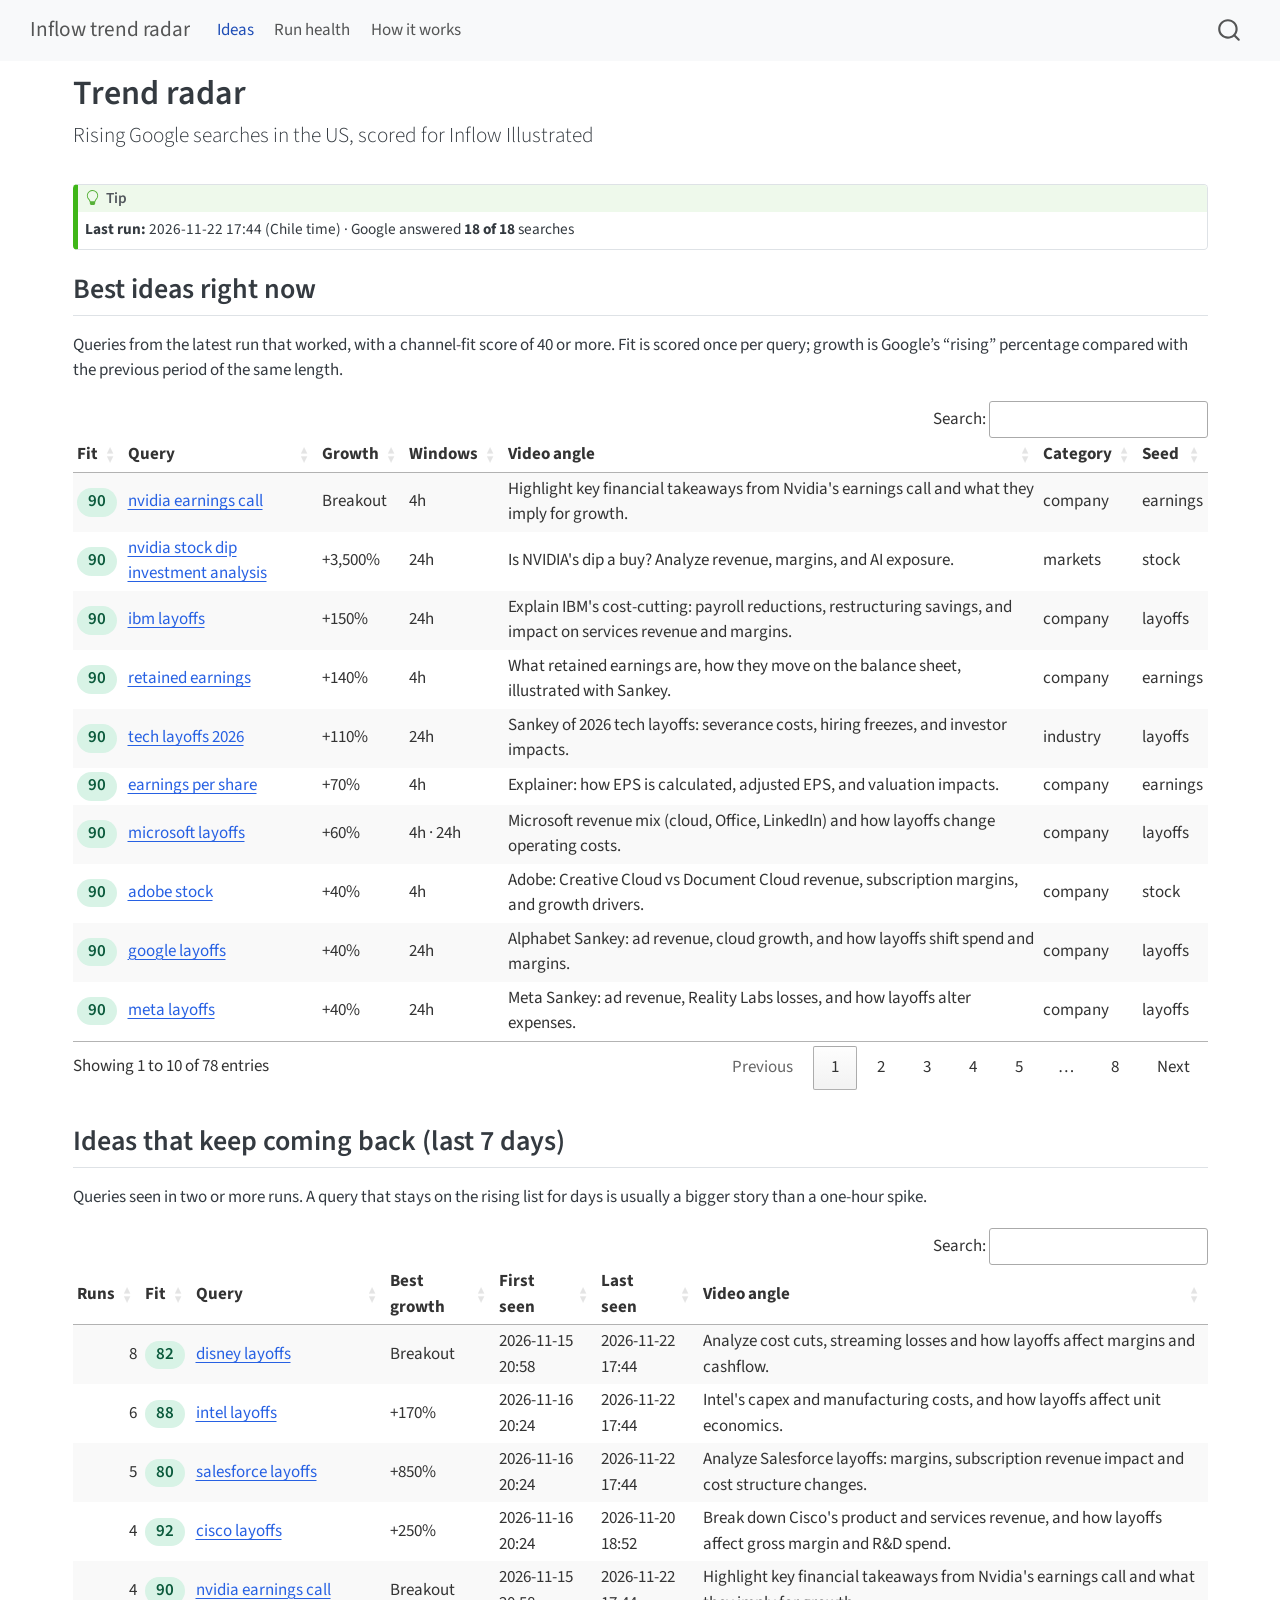
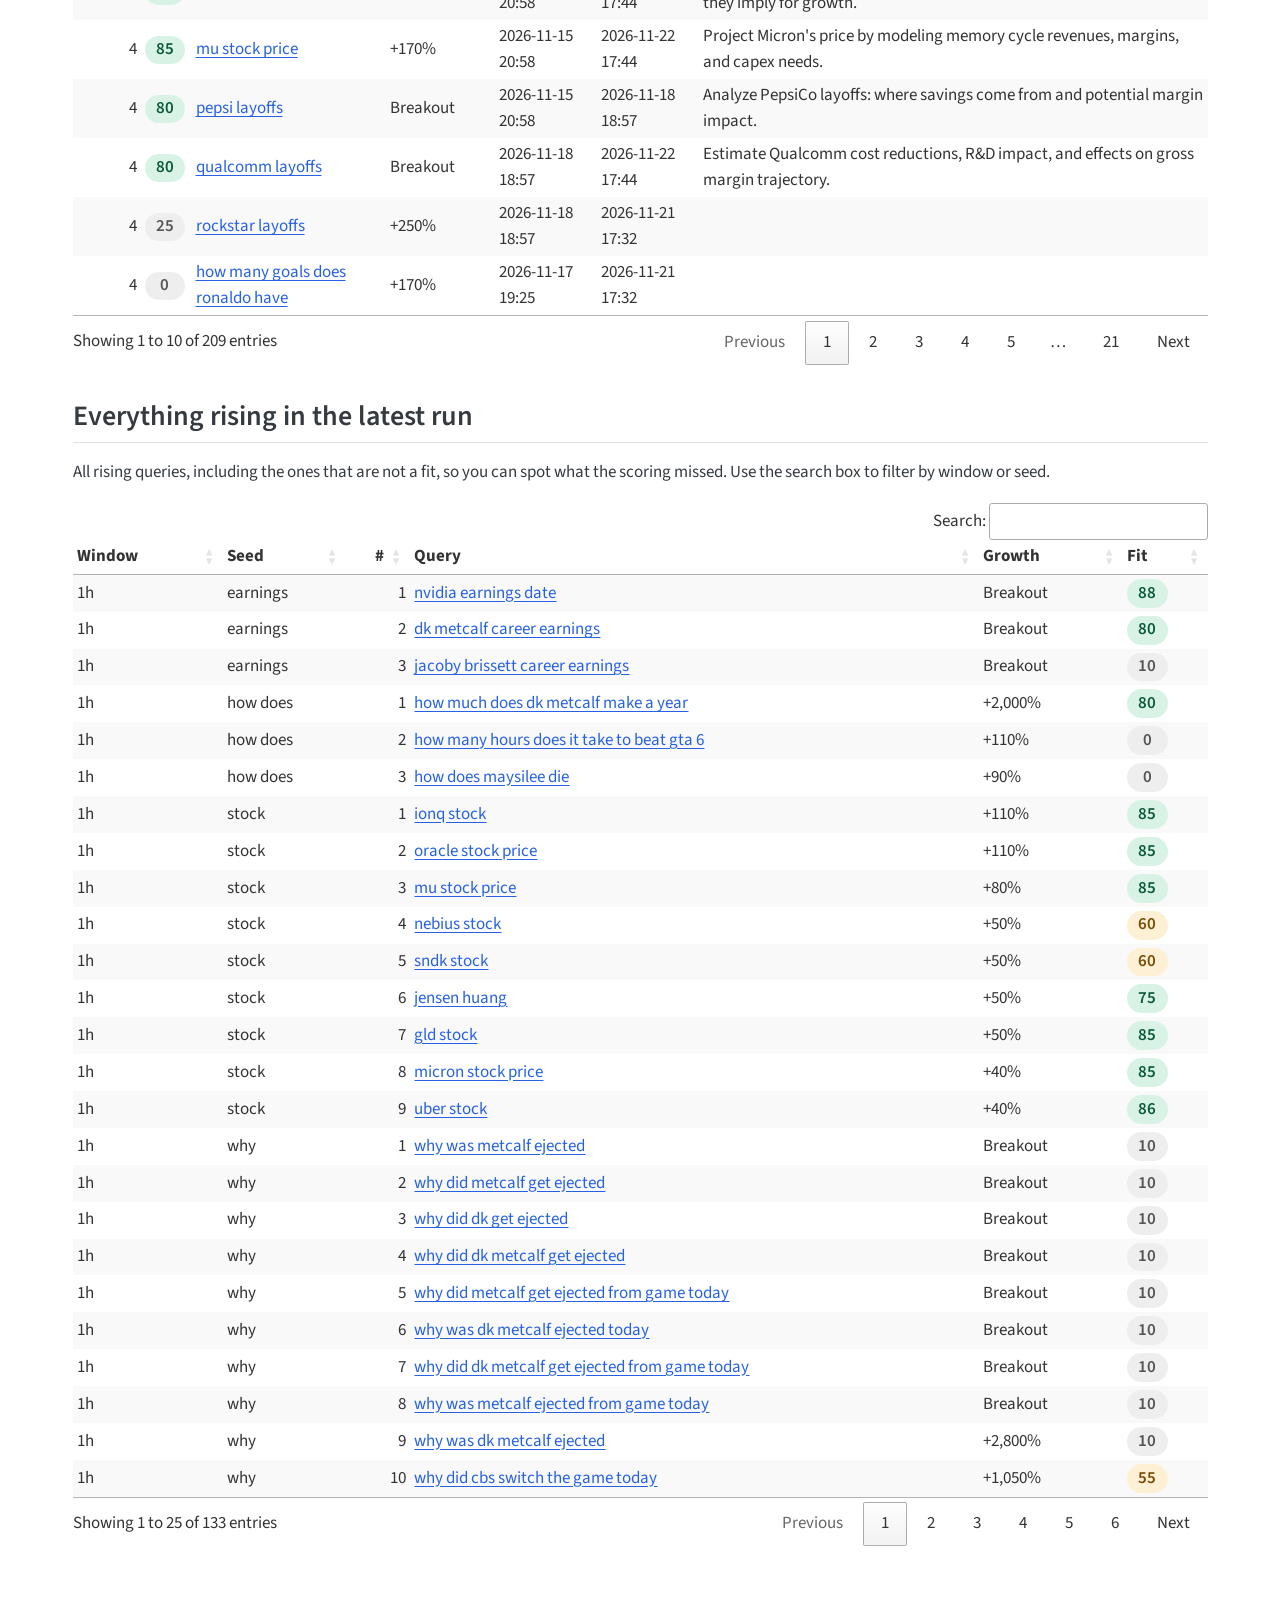
==== commit 490b723e: "Built site for gh-pages" ====
--- a/index.html
+++ b/index.html
@@ -173,7 +173,7 @@
 </div>
 </div>
 <div class="callout-body-container callout-body">
-<p><strong>Last run:</strong> 2026-11-21 17:32 (Chile time) · Google answered <strong>18 of 18</strong> searches</p>
+<p><strong>Last run:</strong> 2026-11-22 17:44 (Chile time) · Google answered <strong>18 of 18</strong> searches</p>
 </div>
 </div>
 <section id="best-ideas-right-now" class="level2">
@@ -181,8 +181,8 @@
 <p>Queries from the latest run that worked, with a channel-fit score of 40 or more. Fit is scored once per query; growth is Google’s “rising” percentage compared with the previous period of the same length.</p>
 <div class="cell">
 <div class="cell-output-display">
-<div class="datatables html-widget html-fill-item" id="htmlwidget-cc56de449a34fd636d4b" style="width:100%;height:auto;"></div>
-<script type="application/json" data-for="htmlwidget-cc56de449a34fd636d4b">{"x":{"filter":"none","vertical":false,"data":[["<span class=\"fit fit-high\">92<\/span>","<span class=\"fit fit-high\">90<\/span>","<span class=\"fit fit-high\">90<\/span>","<span class=\"fit fit-high\">90<\/span>","<span class=\"fit fit-high\">90<\/span>","<span class=\"fit fit-high\">90<\/span>","<span class=\"fit fit-high\">88<\/span>","<span class=\"fit fit-high\">88<\/span>","<span class=\"fit fit-high\">88<\/span>","<span class=\"fit fit-high\">88<\/span>","<span class=\"fit fit-high\">86<\/span>","<span class=\"fit fit-high\">86<\/span>","<span class=\"fit fit-high\">85<\/span>","<span class=\"fit fit-high\">85<\/span>","<span class=\"fit fit-high\">85<\/span>","<span class=\"fit fit-high\">85<\/span>","<span class=\"fit fit-high\">85<\/span>","<span class=\"fit fit-high\">85<\/span>","<span class=\"fit fit-high\">84<\/span>","<span class=\"fit fit-high\">82<\/span>","<span class=\"fit fit-high\">82<\/span>","<span class=\"fit fit-high\">82<\/span>","<span class=\"fit fit-high\">82<\/span>","<span class=\"fit fit-high\">80<\/span>","<span class=\"fit fit-high\">80<\/span>","<span class=\"fit fit-high\">80<\/span>","<span class=\"fit fit-high\">80<\/span>","<span class=\"fit fit-high\">80<\/span>","<span class=\"fit fit-high\">80<\/span>","<span class=\"fit fit-high\">80<\/span>","<span class=\"fit fit-high\">80<\/span>","<span class=\"fit fit-high\">80<\/span>","<span class=\"fit fit-high\">80<\/span>","<span class=\"fit fit-high\">78<\/span>","<span class=\"fit fit-high\">78<\/span>","<span class=\"fit fit-high\">75<\/span>","<span class=\"fit fit-high\">75<\/span>","<span class=\"fit fit-high\">75<\/span>","<span class=\"fit fit-high\">75<\/span>","<span class=\"fit fit-high\">75<\/span>","<span class=\"fit fit-high\">74<\/span>","<span class=\"fit fit-high\">72<\/span>","<span class=\"fit fit-high\">72<\/span>","<span class=\"fit fit-high\">70<\/span>","<span class=\"fit fit-high\">70<\/span>","<span class=\"fit fit-high\">70<\/span>","<span class=\"fit fit-high\">70<\/span>","<span class=\"fit fit-high\">70<\/span>","<span class=\"fit fit-high\">70<\/span>","<span class=\"fit fit-mid\">65<\/span>","<span class=\"fit fit-mid\">60<\/span>","<span class=\"fit fit-mid\">60<\/span>","<span class=\"fit fit-mid\">60<\/span>","<span class=\"fit fit-mid\">60<\/span>","<span class=\"fit fit-mid\">60<\/span>","<span class=\"fit fit-mid\">60<\/span>","<span class=\"fit fit-mid\">60<\/span>","<span class=\"fit fit-mid\">60<\/span>","<span class=\"fit fit-mid\">55<\/span>","<span class=\"fit fit-mid\">50<\/span>","<span class=\"fit fit-mid\">50<\/span>","<span class=\"fit fit-mid\">45<\/span>","<span class=\"fit fit-mid\">40<\/span>","<span class=\"fit fit-mid\">40<\/span>","<span class=\"fit fit-mid\">40<\/span>","<span class=\"fit fit-mid\">40<\/span>"],["<a href=\"https://trends.google.com/trends/explore?q=will%20nvidia%20stock%20go%20back%20up%3F&amp;date=now%201-d&amp;geo=US&amp;hl=en-US\" target=\"_blank\" rel=\"noopener\">will nvidia stock go back up?<\/a>","<a href=\"https://trends.google.com/trends/explore?q=tech%20industry%20layoffs%20updates&amp;date=now%201-d&amp;geo=US&amp;hl=en-US\" target=\"_blank\" rel=\"noopener\">tech industry layoffs updates<\/a>","<a href=\"https://trends.google.com/trends/explore?q=is%20the%20stock%20market%20crashing&amp;date=now%201-d&amp;geo=US&amp;hl=en-US\" target=\"_blank\" rel=\"noopener\">is the stock market crashing<\/a>","<a href=\"https://trends.google.com/trends/explore?q=why%20is%20bitcoin%20dropping%20so%20much&amp;date=now%201-d&amp;geo=US&amp;hl=en-US\" target=\"_blank\" rel=\"noopener\">why is bitcoin dropping so much<\/a>","<a href=\"https://trends.google.com/trends/explore?q=adobe%20stock&amp;date=now%204-H&amp;geo=US&amp;hl=en-US\" target=\"_blank\" rel=\"noopener\">adobe stock<\/a>","<a href=\"https://trends.google.com/trends/explore?q=nvidia%20earnings%20report&amp;date=now%204-H&amp;geo=US&amp;hl=en-US\" target=\"_blank\" rel=\"noopener\">nvidia earnings report<\/a>","<a href=\"https://trends.google.com/trends/explore?q=why%20did%20greece%20go%20bankrupt&amp;date=now%201-d&amp;geo=US&amp;hl=en-US\" target=\"_blank\" rel=\"noopener\">why did greece go bankrupt<\/a>","<a href=\"https://trends.google.com/trends/explore?q=adobe%20layoffs&amp;date=now%201-d&amp;geo=US&amp;hl=en-US\" target=\"_blank\" rel=\"noopener\">adobe layoffs<\/a>","<a href=\"https://trends.google.com/trends/explore?q=bloom%20energy%20stock&amp;date=now%201-H&amp;geo=US&amp;hl=en-US\" target=\"_blank\" rel=\"noopener\">bloom energy stock<\/a>","<a href=\"https://trends.google.com/trends/explore?q=intel%20layoffs&amp;date=now%204-H&amp;geo=US&amp;hl=en-US\" target=\"_blank\" rel=\"noopener\">intel layoffs<\/a>","<a href=\"https://trends.google.com/trends/explore?q=morgan%20stanley%20layoffs&amp;date=now%201-d&amp;geo=US&amp;hl=en-US\" target=\"_blank\" rel=\"noopener\">morgan stanley layoffs<\/a>","<a href=\"https://trends.google.com/trends/explore?q=adobe%20layoffs%202026&amp;date=now%201-d&amp;geo=US&amp;hl=en-US\" target=\"_blank\" rel=\"noopener\">adobe layoffs 2026<\/a>","<a href=\"https://trends.google.com/trends/explore?q=rockstar%20games%20layoffs&amp;date=now%204-H&amp;geo=US&amp;hl=en-US\" target=\"_blank\" rel=\"noopener\">rockstar games layoffs<\/a>","<a href=\"https://trends.google.com/trends/explore?q=zscaler%20stock&amp;date=now%201-d&amp;geo=US&amp;hl=en-US\" target=\"_blank\" rel=\"noopener\">zscaler stock<\/a>","<a href=\"https://trends.google.com/trends/explore?q=crowdstrike%20earnings&amp;date=now%201-d&amp;geo=US&amp;hl=en-US\" target=\"_blank\" rel=\"noopener\">crowdstrike earnings<\/a>","<a href=\"https://trends.google.com/trends/explore?q=why%20are%20stocks%20down%3F&amp;date=now%201-d&amp;geo=US&amp;hl=en-US\" target=\"_blank\" rel=\"noopener\">why are stocks down?<\/a>","<a href=\"https://trends.google.com/trends/explore?q=cisco%20stock&amp;date=now%201-H&amp;geo=US&amp;hl=en-US\" target=\"_blank\" rel=\"noopener\">cisco stock<\/a>","<a href=\"https://trends.google.com/trends/explore?q=mu%20stock%20price&amp;date=now%201-H&amp;geo=US&amp;hl=en-US\" target=\"_blank\" rel=\"noopener\">mu stock price<\/a>","<a href=\"https://trends.google.com/trends/explore?q=uhg%20layoffs&amp;date=now%201-d&amp;geo=US&amp;hl=en-US\" target=\"_blank\" rel=\"noopener\">uhg layoffs<\/a>","<a href=\"https://trends.google.com/trends/explore?q=disney%20layoffs&amp;date=now%204-H&amp;geo=US&amp;hl=en-US\" target=\"_blank\" rel=\"noopener\">disney layoffs<\/a>","<a href=\"https://trends.google.com/trends/explore?q=morgan%20stanley%20wealth%20management%20layoffs&amp;date=now%201-d&amp;geo=US&amp;hl=en-US\" target=\"_blank\" rel=\"noopener\">morgan stanley wealth management layoffs<\/a>","<a href=\"https://trends.google.com/trends/explore?q=cbs%20layoffs&amp;date=now%201-d&amp;geo=US&amp;hl=en-US\" target=\"_blank\" rel=\"noopener\">cbs layoffs<\/a>","<a href=\"https://trends.google.com/trends/explore?q=mu%20earnings%20date&amp;date=now%204-H&amp;geo=US&amp;hl=en-US\" target=\"_blank\" rel=\"noopener\">mu earnings date<\/a>","<a href=\"https://trends.google.com/trends/explore?q=tech%20layoffs%202026%20latest&amp;date=now%201-d&amp;geo=US&amp;hl=en-US\" target=\"_blank\" rel=\"noopener\">tech layoffs 2026 latest<\/a>","<a href=\"https://trends.google.com/trends/explore?q=enphase%20layoffs&amp;date=now%201-d&amp;geo=US&amp;hl=en-US\" target=\"_blank\" rel=\"noopener\">enphase layoffs<\/a>","<a href=\"https://trends.google.com/trends/explore?q=comcast%20layoffs%202026&amp;date=now%201-d&amp;geo=US&amp;hl=en-US\" target=\"_blank\" rel=\"noopener\">comcast layoffs 2026<\/a>","<a href=\"https://trends.google.com/trends/explore?q=qualcomm%20layoffs&amp;date=now%204-H&amp;geo=US&amp;hl=en-US\" target=\"_blank\" rel=\"noopener\">qualcomm layoffs<\/a>","<a href=\"https://trends.google.com/trends/explore?q=why%20is%20the%20stock%20market%20crashing&amp;date=now%201-d&amp;geo=US&amp;hl=en-US\" target=\"_blank\" rel=\"noopener\">why is the stock market crashing<\/a>","<a href=\"https://trends.google.com/trends/explore?q=gainsight%20layoffs&amp;date=now%201-d&amp;geo=US&amp;hl=en-US\" target=\"_blank\" rel=\"noopener\">gainsight layoffs<\/a>","<a href=\"https://trends.google.com/trends/explore?q=will%20nvidia%20go%20bankrupt&amp;date=now%201-d&amp;geo=US&amp;hl=en-US\" target=\"_blank\" rel=\"noopener\">will nvidia go bankrupt<\/a>","<a href=\"https://trends.google.com/trends/explore?q=gta%20earnings&amp;date=now%201-d&amp;geo=US&amp;hl=en-US\" target=\"_blank\" rel=\"noopener\">gta earnings<\/a>","<a href=\"https://trends.google.com/trends/explore?q=gta%206%20earnings%20so%20far&amp;date=now%204-H&amp;geo=US&amp;hl=en-US\" target=\"_blank\" rel=\"noopener\">gta 6 earnings so far<\/a>","<a href=\"https://trends.google.com/trends/explore?q=take%20two%20interactive%20stock&amp;date=now%204-H&amp;geo=US&amp;hl=en-US\" target=\"_blank\" rel=\"noopener\">take two interactive stock<\/a>","<a href=\"https://trends.google.com/trends/explore?q=crwd%20stock&amp;date=now%201-d&amp;geo=US&amp;hl=en-US\" target=\"_blank\" rel=\"noopener\">crwd stock<\/a>","<a href=\"https://trends.google.com/trends/explore?q=gta%206%20layoffs&amp;date=now%201-d&amp;geo=US&amp;hl=en-US\" target=\"_blank\" rel=\"noopener\">gta 6 layoffs<\/a>","<a href=\"https://trends.google.com/trends/explore?q=cigna%20layoffs&amp;date=now%204-H&amp;geo=US&amp;hl=en-US\" target=\"_blank\" rel=\"noopener\">cigna layoffs<\/a>","<a href=\"https://trends.google.com/trends/explore?q=gta%20vi%20earnings&amp;date=now%201-d&amp;geo=US&amp;hl=en-US\" target=\"_blank\" rel=\"noopener\">gta vi earnings<\/a>","<a href=\"https://trends.google.com/trends/explore?q=stock%20market%20crash&amp;date=now%201-d&amp;geo=US&amp;hl=en-US\" target=\"_blank\" rel=\"noopener\">stock market crash<\/a>","<a href=\"https://trends.google.com/trends/explore?q=gta6%20earnings&amp;date=now%201-d&amp;geo=US&amp;hl=en-US\" target=\"_blank\" rel=\"noopener\">gta6 earnings<\/a>","<a href=\"https://trends.google.com/trends/explore?q=earnings%20calendar&amp;date=now%204-H&amp;geo=US&amp;hl=en-US\" target=\"_blank\" rel=\"noopener\">earnings calendar<\/a>","<a href=\"https://trends.google.com/trends/explore?q=did%20wendys%20go%20bankrupt&amp;date=now%201-d&amp;geo=US&amp;hl=en-US\" target=\"_blank\" rel=\"noopener\">did wendys go bankrupt<\/a>","<a href=\"https://trends.google.com/trends/explore?q=fannie%20mae%20layoffs&amp;date=now%204-H&amp;geo=US&amp;hl=en-US\" target=\"_blank\" rel=\"noopener\">fannie mae layoffs<\/a>","<a href=\"https://trends.google.com/trends/explore?q=layoffs%202026&amp;date=now%204-H&amp;geo=US&amp;hl=en-US\" target=\"_blank\" rel=\"noopener\">layoffs 2026<\/a>","<a href=\"https://trends.google.com/trends/explore?q=is%20taco%20bell%20bankrupt&amp;date=now%201-d&amp;geo=US&amp;hl=en-US\" target=\"_blank\" rel=\"noopener\">is taco bell bankrupt<\/a>","<a href=\"https://trends.google.com/trends/explore?q=zs%20stock&amp;date=now%201-d&amp;geo=US&amp;hl=en-US\" target=\"_blank\" rel=\"noopener\">zs stock<\/a>","<a href=\"https://trends.google.com/trends/explore?q=ramayana%20earnings&amp;date=now%201-d&amp;geo=US&amp;hl=en-US\" target=\"_blank\" rel=\"noopener\">ramayana earnings<\/a>","<a href=\"https://trends.google.com/trends/explore?q=factset%20earnings%20insight&amp;date=now%201-d&amp;geo=US&amp;hl=en-US\" target=\"_blank\" rel=\"noopener\">factset earnings insight<\/a>","<a href=\"https://trends.google.com/trends/explore?q=fis%20global%20layoffs&amp;date=now%201-d&amp;geo=US&amp;hl=en-US\" target=\"_blank\" rel=\"noopener\">fis global layoffs<\/a>","<a href=\"https://trends.google.com/trends/explore?q=gta%206%20earnings&amp;date=now%201-d&amp;geo=US&amp;hl=en-US\" target=\"_blank\" rel=\"noopener\">gta 6 earnings<\/a>","<a href=\"https://trends.google.com/trends/explore?q=usaa%20layoffs&amp;date=now%201-d&amp;geo=US&amp;hl=en-US\" target=\"_blank\" rel=\"noopener\">usaa layoffs<\/a>","<a href=\"https://trends.google.com/trends/explore?q=layoffs%20fyi&amp;date=now%204-H&amp;geo=US&amp;hl=en-US\" target=\"_blank\" rel=\"noopener\">layoffs fyi<\/a>","<a href=\"https://trends.google.com/trends/explore?q=dow%20jones%20stock%20markets&amp;date=now%201-d&amp;geo=US&amp;hl=en-US\" target=\"_blank\" rel=\"noopener\">dow jones stock markets<\/a>","<a href=\"https://trends.google.com/trends/explore?q=character%20ai%20bankrupt&amp;date=now%201-d&amp;geo=US&amp;hl=en-US\" target=\"_blank\" rel=\"noopener\">character ai bankrupt<\/a>","<a href=\"https://trends.google.com/trends/explore?q=is%20turning%20point%20usa%20going%20bankrupt&amp;date=now%201-d&amp;geo=US&amp;hl=en-US\" target=\"_blank\" rel=\"noopener\">is turning point usa going bankrupt<\/a>","<a href=\"https://trends.google.com/trends/explore?q=wcco%20layoffs&amp;date=now%201-d&amp;geo=US&amp;hl=en-US\" target=\"_blank\" rel=\"noopener\">wcco layoffs<\/a>","<a href=\"https://trends.google.com/trends/explore?q=crumbl%20bankrupt&amp;date=now%201-d&amp;geo=US&amp;hl=en-US\" target=\"_blank\" rel=\"noopener\">crumbl bankrupt<\/a>","<a href=\"https://trends.google.com/trends/explore?q=chase%20daniel%20career%20earnings&amp;date=now%201-d&amp;geo=US&amp;hl=en-US\" target=\"_blank\" rel=\"noopener\">chase daniel career earnings<\/a>","<a href=\"https://trends.google.com/trends/explore?q=wildwood%20earnings&amp;date=now%201-d&amp;geo=US&amp;hl=en-US\" target=\"_blank\" rel=\"noopener\">wildwood earnings<\/a>","<a href=\"https://trends.google.com/trends/explore?q=is%20turning%20point%20going%20bankrupt&amp;date=now%201-d&amp;geo=US&amp;hl=en-US\" target=\"_blank\" rel=\"noopener\">is turning point going bankrupt<\/a>","<a href=\"https://trends.google.com/trends/explore?q=stock%20markets&amp;date=now%201-d&amp;geo=US&amp;hl=en-US\" target=\"_blank\" rel=\"noopener\">stock markets<\/a>","<a href=\"https://trends.google.com/trends/explore?q=rockstar%20games%20stock&amp;date=now%204-H&amp;geo=US&amp;hl=en-US\" target=\"_blank\" rel=\"noopener\">rockstar games stock<\/a>","<a href=\"https://trends.google.com/trends/explore?q=tpusa%20bankrupt&amp;date=now%201-d&amp;geo=US&amp;hl=en-US\" target=\"_blank\" rel=\"noopener\">tpusa bankrupt<\/a>","<a href=\"https://trends.google.com/trends/explore?q=wbz%20layoffs&amp;date=now%201-d&amp;geo=US&amp;hl=en-US\" target=\"_blank\" rel=\"noopener\">wbz layoffs<\/a>","<a href=\"https://trends.google.com/trends/explore?q=allo%20layoffs&amp;date=now%201-d&amp;geo=US&amp;hl=en-US\" target=\"_blank\" rel=\"noopener\">allo layoffs<\/a>","<a href=\"https://trends.google.com/trends/explore?q=wbz%20layoffs%20today&amp;date=now%201-d&amp;geo=US&amp;hl=en-US\" target=\"_blank\" rel=\"noopener\">wbz layoffs today<\/a>","<a href=\"https://trends.google.com/trends/explore?q=ramayana%20movie%20earnings&amp;date=now%201-d&amp;geo=US&amp;hl=en-US\" target=\"_blank\" rel=\"noopener\">ramayana movie earnings<\/a>"],["Breakout","+130%","+80%","+60%","+50%","+40%","Breakout","+250%","+190%","+50%","+2,000%","+130%","Breakout","+600%","+200%","+180%","+120%","+40%","+300%","Breakout","Breakout","+160%","+80%","+350%","+300%","+150%","+90%","+90%","+80%","+80%","+70%","+50%","+50%","+50%","+50%","+140%","+110%","+110%","+80%","+60%","+90%","Breakout","+50%","Breakout","+300%","+150%","+120%","+100%","+50%","+120%","Breakout","+2,650%","+300%","+250%","+200%","+180%","+100%","+90%","+300%","+250%","+40%","+200%","+150%","+120%","+120%","+100%"],["24h","24h","24h","24h","4h","4h","24h","4h · 24h","1h","4h","24h","24h","4h · 24h","24h","24h","24h","1h","1h","24h","4h","24h","24h","4h","24h","24h","24h","4h","24h","24h","24h","24h","4h","4h","24h","24h","4h","4h · 24h","24h","24h","4h","24h","4h","4h","24h","24h","24h","24h","24h","24h","24h","4h","24h","24h","24h","24h","4h · 24h","24h","24h","24h","24h","4h","24h","24h","24h","24h","24h"],["Assess NVIDIA's revenue drivers (AI/datacenter), margins, and scenarios for future stock performance.","Sankey showing where tech layoffs reduce costs and affect product and R&amp;D budgets.","Explain drivers and likely economic consequences of a market crash using numbers.","Explain Bitcoin's recent selloff: macro drivers, leverage, ETF flows, and miner economics.","Adobe: Creative Cloud vs Document Cloud revenue, subscription margins, and growth drivers.","Dissect Nvidia’s earnings: revenue by segment, margins, guidance and cash flow visualized.","Explain Greece's debt crisis origins: borrowing, deficits, bailout terms, and economic consequences.","Examine Adobe's cost cuts: severance impact, long-term R&amp;D spending, and margin effects.","Explain Bloom Energy's recent stock moves: revenue, margins, battery demand, valuation versus peers.","Intel's capex and manufacturing costs, and how layoffs affect unit economics.","Banking revenue mix, fixed costs, and how layoffs affect compensation and operating leverage.","Detail Adobe's 2026 layoffs impact on R&amp;D, subscriptions, and profitability outlook.","Break down layoff cost savings, development budgets, and profit margin implications for parent company.","Sankey of Zscaler's revenue, costs and cash flow; what to watch in earnings.","Break down CrowdStrike's latest quarter: revenue growth, margins and cash flow implications.","Break down macro and sector drivers behind today's market drop and capital flows.","Explain Cisco's revenue mix and how it affects valuation and profitability.","Project Micron's price by modeling memory cycle revenues, margins, and capex needs.","UHG job cuts analysed: potential savings, impact across segments and on earnings.","Analyze cost cuts, streaming losses and how layoffs affect margins and cashflow.","Analyze wealth-management cuts: cost savings, AUM impacts, and profitability implications.","Break down CBS cost reductions, streaming investments, and advertising revenue trends.","Preview Micron earnings: revenue, inventory, and industry cyclicality to watch.","2026 tech layoffs: aggregate job reductions, cost savings, and industry wage trends visualized.","Explain how workforce reductions change Enphase's cost base and product pipeline spending.","Comcast layoffs' expected savings, OIBDA impact, and content vs distribution tradeoffs.","Estimate Qualcomm cost reductions, R&amp;D impact, and effects on gross margin trajectory.","Analyze crash triggers and quantify realized market value wiped out today.","Examine costs being cut, headcount reduction's effect on margins and product roadmap.","Analyze Nvidia's balance sheet, cash flow and why bankruptcy is unlikely/plausible.","Estimate franchise lifetime earnings and how revenue splits across platforms.","Collect reported revenue/preorder numbers and model early earnings scenarios.","Break down Take-Two's revenue split: games, live services and margins.","CrowdStrike revenue mix, R&amp;D spend, and path to profitability explained with numbers.","Examine studio layoffs during GTA6 development: cost implications and development timeline risks.","Assess Cigna's layoffs: claimed savings, potential service impacts, and insured cost implications.","Estimate GTA VI potential revenues vs GTA V, and impact on Take-Two's top line and valuation.","Explainer: mechanics of a crash, who loses cash, margin calls, and fiscal responses.","Estimate GTA6 potential revenues, launch monetization, and effects on parent company's revenue trajectory.","Weekly earnings preview: which reports move the most market cap and why.","Debunk bankruptcy rumor and recap Wendy's balance sheet, store economics and cash flow.","Fannie Mae's guarantee fees, portfolio management, and effect of layoffs on operations.","Survey 2026 layoff trends: sectors hit, payroll savings, and macro employment implications.","Clarify corporate vs franchise finances and whether Taco Bell (brand) faces bankruptcy risk.","Quick company-finance explainer: revenue mix, profitability and valuation context for Zscaler.","Break down Ramayana's revenue, margins, and compare to Indonesian retail peers.","Summarize FactSet's earnings insight: biggest movers and aggregate data trends.","Analyze FIS layoffs: cost reduction, integration progress, and client-service impact.","How much GTA 6 could make under different sales scenarios and impact on Take‑Two.","USAA layoffs explained: cost savings, customer impacts, and balance-sheet effects.","Aggregate recent tech/company layoffs and quantify payroll savings and sector effects.","Explain Dow composition, sector weights, and how price-weighting affects moves.","Evaluate Character AI's revenue model, burn rate, and runway against bankruptcy rumors.","Examine Turning Point USA's funding, expenses and bankruptcy plausibility without speculation.","Look at station-level cuts: local ad revenue pressures and corporate consolidation effects.","Analyze Crumbl's franchise economics and whether bankruptcy rumors are financially plausible.","Rank NFL backup QBs by career earnings and breakdown Chase Daniel's pay sources.","If public, summarize Wildwood's latest earnings: revenues, margins, cash flow drivers.","Investigate reported financial stress: revenue sources, liabilities, and donor dependence.","Explainer on major US indices, market-cap concentration, and sector contributions to returns.","Estimate Rockstar's contribution to Take-Two's revenue and potential IPO implications.","Investigate reported insolvency: revenue sources, donor trends and liabilities.","Explain station cost pressures and potential financial rationale for layoffs.","Summarize reported layoffs and estimate financial impact on company operations.","Explain how local station layoffs affect cost structure and local ad revenue pressures.","Break down box office vs production/distribution costs and profit split."],["markets","industry","markets","markets","company","company","economy","company","markets","company","company","company","company","company","company","markets","company","company","company","company","company","company","company","industry","company","company","company","markets","company","company","industry","industry","company","company","company","company","company","markets","company","markets","company","company","economy","company","company","company","company","company","company","company","economy","markets","company","company","company","company","personal_finance","company","company","markets","company","company","company","company","company","industry"],["stock","layoffs","stock","why","stock","earnings","bankrupt","layoffs","stock","layoffs","layoffs","layoffs","layoffs","stock","earnings","why","stock","stock","layoffs","layoffs","layoffs","layoffs","earnings","layoffs","layoffs","layoffs","layoffs","stock","layoffs","bankrupt","earnings","earnings","stock","stock","layoffs","layoffs","earnings","stock","earnings","earnings","bankrupt","layoffs","layoffs","bankrupt","stock","earnings","earnings","layoffs","earnings","layoffs","layoffs","stock","bankrupt","bankrupt","layoffs","bankrupt","earnings","earnings","bankrupt","stock","stock","bankrupt","layoffs","layoffs","layoffs","earnings"]],"container":"<table class=\"compact stripe hover\">\n  <thead>\n    <tr>\n      <th>Fit<\/th>\n      <th>Query<\/th>\n      <th>Growth<\/th>\n      <th>Windows<\/th>\n      <th>Video angle<\/th>\n      <th>Category<\/th>\n      <th>Seed<\/th>\n    <\/tr>\n  <\/thead>\n<\/table>","options":{"pageLength":10,"order":[],"autoWidth":false,"scrollX":true,"dom":"ftip","columnDefs":[{"name":"Fit","targets":0},{"name":"Query","targets":1},{"name":"Growth","targets":2},{"name":"Windows","targets":3},{"name":"Video angle","targets":4},{"name":"Category","targets":5},{"name":"Seed","targets":6}],"orderClasses":false}},"evals":[],"jsHooks":[]}</script>
+<div class="datatables html-widget html-fill-item" id="htmlwidget-f3f4d806d4c501b84583" style="width:100%;height:auto;"></div>
+<script type="application/json" data-for="htmlwidget-f3f4d806d4c501b84583">{"x":{"filter":"none","vertical":false,"data":[["<span class=\"fit fit-high\">90<\/span>","<span class=\"fit fit-high\">90<\/span>","<span class=\"fit fit-high\">90<\/span>","<span class=\"fit fit-high\">90<\/span>","<span class=\"fit fit-high\">90<\/span>","<span class=\"fit fit-high\">90<\/span>","<span class=\"fit fit-high\">90<\/span>","<span class=\"fit fit-high\">90<\/span>","<span class=\"fit fit-high\">90<\/span>","<span class=\"fit fit-high\">90<\/span>","<span class=\"fit fit-high\">89<\/span>","<span class=\"fit fit-high\">88<\/span>","<span class=\"fit fit-high\">88<\/span>","<span class=\"fit fit-high\">88<\/span>","<span class=\"fit fit-high\">86<\/span>","<span class=\"fit fit-high\">86<\/span>","<span class=\"fit fit-high\">86<\/span>","<span class=\"fit fit-high\">85<\/span>","<span class=\"fit fit-high\">85<\/span>","<span class=\"fit fit-high\">85<\/span>","<span class=\"fit fit-high\">85<\/span>","<span class=\"fit fit-high\">85<\/span>","<span class=\"fit fit-high\">85<\/span>","<span class=\"fit fit-high\">85<\/span>","<span class=\"fit fit-high\">85<\/span>","<span class=\"fit fit-high\">85<\/span>","<span class=\"fit fit-high\">85<\/span>","<span class=\"fit fit-high\">85<\/span>","<span class=\"fit fit-high\">85<\/span>","<span class=\"fit fit-high\">84<\/span>","<span class=\"fit fit-high\">82<\/span>","<span class=\"fit fit-high\">80<\/span>","<span class=\"fit fit-high\">80<\/span>","<span class=\"fit fit-high\">80<\/span>","<span class=\"fit fit-high\">80<\/span>","<span class=\"fit fit-high\">80<\/span>","<span class=\"fit fit-high\">80<\/span>","<span class=\"fit fit-high\">80<\/span>","<span class=\"fit fit-high\">80<\/span>","<span class=\"fit fit-high\">80<\/span>","<span class=\"fit fit-high\">80<\/span>","<span class=\"fit fit-high\">80<\/span>","<span class=\"fit fit-high\">80<\/span>","<span class=\"fit fit-high\">80<\/span>","<span class=\"fit fit-high\">80<\/span>","<span class=\"fit fit-high\">80<\/span>","<span class=\"fit fit-high\">78<\/span>","<span class=\"fit fit-high\">75<\/span>","<span class=\"fit fit-high\">75<\/span>","<span class=\"fit fit-high\">75<\/span>","<span class=\"fit fit-high\">75<\/span>","<span class=\"fit fit-high\">75<\/span>","<span class=\"fit fit-high\">70<\/span>","<span class=\"fit fit-high\">70<\/span>","<span class=\"fit fit-high\">70<\/span>","<span class=\"fit fit-high\">70<\/span>","<span class=\"fit fit-high\">70<\/span>","<span class=\"fit fit-high\">70<\/span>","<span class=\"fit fit-high\">70<\/span>","<span class=\"fit fit-high\">70<\/span>","<span class=\"fit fit-mid\">65<\/span>","<span class=\"fit fit-mid\">65<\/span>","<span class=\"fit fit-mid\">65<\/span>","<span class=\"fit fit-mid\">65<\/span>","<span class=\"fit fit-mid\">60<\/span>","<span class=\"fit fit-mid\">60<\/span>","<span class=\"fit fit-mid\">60<\/span>","<span class=\"fit fit-mid\">60<\/span>","<span class=\"fit fit-mid\">60<\/span>","<span class=\"fit fit-mid\">60<\/span>","<span class=\"fit fit-mid\">60<\/span>","<span class=\"fit fit-mid\">60<\/span>","<span class=\"fit fit-mid\">60<\/span>","<span class=\"fit fit-mid\">60<\/span>","<span class=\"fit fit-mid\">55<\/span>","<span class=\"fit fit-mid\">55<\/span>","<span class=\"fit fit-mid\">50<\/span>","<span class=\"fit fit-mid\">50<\/span>"],["<a href=\"https://trends.google.com/trends/explore?q=nvidia%20earnings%20call&amp;date=now%204-H&amp;geo=US&amp;hl=en-US\" target=\"_blank\" rel=\"noopener\">nvidia earnings call<\/a>","<a href=\"https://trends.google.com/trends/explore?q=nvidia%20stock%20dip%20investment%20analysis&amp;date=now%201-d&amp;geo=US&amp;hl=en-US\" target=\"_blank\" rel=\"noopener\">nvidia stock dip investment analysis<\/a>","<a href=\"https://trends.google.com/trends/explore?q=ibm%20layoffs&amp;date=now%201-d&amp;geo=US&amp;hl=en-US\" target=\"_blank\" rel=\"noopener\">ibm layoffs<\/a>","<a href=\"https://trends.google.com/trends/explore?q=retained%20earnings&amp;date=now%204-H&amp;geo=US&amp;hl=en-US\" target=\"_blank\" rel=\"noopener\">retained earnings<\/a>","<a href=\"https://trends.google.com/trends/explore?q=tech%20layoffs%202026&amp;date=now%201-d&amp;geo=US&amp;hl=en-US\" target=\"_blank\" rel=\"noopener\">tech layoffs 2026<\/a>","<a href=\"https://trends.google.com/trends/explore?q=earnings%20per%20share&amp;date=now%204-H&amp;geo=US&amp;hl=en-US\" target=\"_blank\" rel=\"noopener\">earnings per share<\/a>","<a href=\"https://trends.google.com/trends/explore?q=microsoft%20layoffs&amp;date=now%201-d&amp;geo=US&amp;hl=en-US\" target=\"_blank\" rel=\"noopener\">microsoft layoffs<\/a>","<a href=\"https://trends.google.com/trends/explore?q=adobe%20stock&amp;date=now%204-H&amp;geo=US&amp;hl=en-US\" target=\"_blank\" rel=\"noopener\">adobe stock<\/a>","<a href=\"https://trends.google.com/trends/explore?q=google%20layoffs&amp;date=now%201-d&amp;geo=US&amp;hl=en-US\" target=\"_blank\" rel=\"noopener\">google layoffs<\/a>","<a href=\"https://trends.google.com/trends/explore?q=meta%20layoffs&amp;date=now%201-d&amp;geo=US&amp;hl=en-US\" target=\"_blank\" rel=\"noopener\">meta layoffs<\/a>","<a href=\"https://trends.google.com/trends/explore?q=att%20layoffs&amp;date=now%201-d&amp;geo=US&amp;hl=en-US\" target=\"_blank\" rel=\"noopener\">att layoffs<\/a>","<a href=\"https://trends.google.com/trends/explore?q=nvidia%20earnings%20date&amp;date=now%201-H&amp;geo=US&amp;hl=en-US\" target=\"_blank\" rel=\"noopener\">nvidia earnings date<\/a>","<a href=\"https://trends.google.com/trends/explore?q=citi%20layoffs&amp;date=now%201-d&amp;geo=US&amp;hl=en-US\" target=\"_blank\" rel=\"noopener\">citi layoffs<\/a>","<a href=\"https://trends.google.com/trends/explore?q=intel%20layoffs&amp;date=now%204-H&amp;geo=US&amp;hl=en-US\" target=\"_blank\" rel=\"noopener\">intel layoffs<\/a>","<a href=\"https://trends.google.com/trends/explore?q=bny%20mellon%20layoffs&amp;date=now%201-d&amp;geo=US&amp;hl=en-US\" target=\"_blank\" rel=\"noopener\">bny mellon layoffs<\/a>","<a href=\"https://trends.google.com/trends/explore?q=boeing%20layoffs&amp;date=now%204-H&amp;geo=US&amp;hl=en-US\" target=\"_blank\" rel=\"noopener\">boeing layoffs<\/a>","<a href=\"https://trends.google.com/trends/explore?q=uber%20stock&amp;date=now%201-H&amp;geo=US&amp;hl=en-US\" target=\"_blank\" rel=\"noopener\">uber stock<\/a>","<a href=\"https://trends.google.com/trends/explore?q=arch%20manning%20nil%20earnings&amp;date=now%201-d&amp;geo=US&amp;hl=en-US\" target=\"_blank\" rel=\"noopener\">arch manning nil earnings<\/a>","<a href=\"https://trends.google.com/trends/explore?q=nvidia%20layoffs&amp;date=now%204-H&amp;geo=US&amp;hl=en-US\" target=\"_blank\" rel=\"noopener\">nvidia layoffs<\/a>","<a href=\"https://trends.google.com/trends/explore?q=travis%20kelce%20career%20earnings&amp;date=now%204-H&amp;geo=US&amp;hl=en-US\" target=\"_blank\" rel=\"noopener\">travis kelce career earnings<\/a>","<a href=\"https://trends.google.com/trends/explore?q=ibm%20layoffs%202026&amp;date=now%201-d&amp;geo=US&amp;hl=en-US\" target=\"_blank\" rel=\"noopener\">ibm layoffs 2026<\/a>","<a href=\"https://trends.google.com/trends/explore?q=ionq%20stock&amp;date=now%201-H&amp;geo=US&amp;hl=en-US\" target=\"_blank\" rel=\"noopener\">ionq stock<\/a>","<a href=\"https://trends.google.com/trends/explore?q=oracle%20stock%20price&amp;date=now%201-H&amp;geo=US&amp;hl=en-US\" target=\"_blank\" rel=\"noopener\">oracle stock price<\/a>","<a href=\"https://trends.google.com/trends/explore?q=amazon%20layoffs&amp;date=now%204-H&amp;geo=US&amp;hl=en-US\" target=\"_blank\" rel=\"noopener\">amazon layoffs<\/a>","<a href=\"https://trends.google.com/trends/explore?q=mu%20stock%20price&amp;date=now%201-H&amp;geo=US&amp;hl=en-US\" target=\"_blank\" rel=\"noopener\">mu stock price<\/a>","<a href=\"https://trends.google.com/trends/explore?q=amd%20stock%20price&amp;date=now%204-H&amp;geo=US&amp;hl=en-US\" target=\"_blank\" rel=\"noopener\">amd stock price<\/a>","<a href=\"https://trends.google.com/trends/explore?q=gld%20stock&amp;date=now%201-H&amp;geo=US&amp;hl=en-US\" target=\"_blank\" rel=\"noopener\">gld stock<\/a>","<a href=\"https://trends.google.com/trends/explore?q=wells%20fargo%20layoffs&amp;date=now%201-d&amp;geo=US&amp;hl=en-US\" target=\"_blank\" rel=\"noopener\">wells fargo layoffs<\/a>","<a href=\"https://trends.google.com/trends/explore?q=micron%20stock%20price&amp;date=now%201-H&amp;geo=US&amp;hl=en-US\" target=\"_blank\" rel=\"noopener\">micron stock price<\/a>","<a href=\"https://trends.google.com/trends/explore?q=cvs%20layoffs&amp;date=now%201-d&amp;geo=US&amp;hl=en-US\" target=\"_blank\" rel=\"noopener\">cvs layoffs<\/a>","<a href=\"https://trends.google.com/trends/explore?q=disney%20layoffs&amp;date=now%201-d&amp;geo=US&amp;hl=en-US\" target=\"_blank\" rel=\"noopener\">disney layoffs<\/a>","<a href=\"https://trends.google.com/trends/explore?q=dk%20metcalf%20career%20earnings&amp;date=now%201-H&amp;geo=US&amp;hl=en-US\" target=\"_blank\" rel=\"noopener\">dk metcalf career earnings<\/a>","<a href=\"https://trends.google.com/trends/explore?q=fortnite%20earnings%20tracker&amp;date=now%201-d&amp;geo=US&amp;hl=en-US\" target=\"_blank\" rel=\"noopener\">fortnite earnings tracker<\/a>","<a href=\"https://trends.google.com/trends/explore?q=pepsico%20layoffs%202026&amp;date=now%201-d&amp;geo=US&amp;hl=en-US\" target=\"_blank\" rel=\"noopener\">pepsico layoffs 2026<\/a>","<a href=\"https://trends.google.com/trends/explore?q=qualcomm%20layoffs&amp;date=now%204-H&amp;geo=US&amp;hl=en-US\" target=\"_blank\" rel=\"noopener\">qualcomm layoffs<\/a>","<a href=\"https://trends.google.com/trends/explore?q=how%20much%20does%20dk%20metcalf%20make%20a%20year&amp;date=now%201-H&amp;geo=US&amp;hl=en-US\" target=\"_blank\" rel=\"noopener\">how much does dk metcalf make a year<\/a>","<a href=\"https://trends.google.com/trends/explore?q=tech%20layoffs%202026%20latest&amp;date=now%201-d&amp;geo=US&amp;hl=en-US\" target=\"_blank\" rel=\"noopener\">tech layoffs 2026 latest<\/a>","<a href=\"https://trends.google.com/trends/explore?q=stock%20futures&amp;date=now%201-d&amp;geo=US&amp;hl=en-US\" target=\"_blank\" rel=\"noopener\">stock futures<\/a>","<a href=\"https://trends.google.com/trends/explore?q=stock%20market%20futures&amp;date=now%201-d&amp;geo=US&amp;hl=en-US\" target=\"_blank\" rel=\"noopener\">stock market futures<\/a>","<a href=\"https://trends.google.com/trends/explore?q=hooters%20bankrupt&amp;date=now%201-d&amp;geo=US&amp;hl=en-US\" target=\"_blank\" rel=\"noopener\">hooters bankrupt<\/a>","<a href=\"https://trends.google.com/trends/explore?q=kroger%20layoffs&amp;date=now%201-d&amp;geo=US&amp;hl=en-US\" target=\"_blank\" rel=\"noopener\">kroger layoffs<\/a>","<a href=\"https://trends.google.com/trends/explore?q=salesforce%20layoffs&amp;date=now%204-H&amp;geo=US&amp;hl=en-US\" target=\"_blank\" rel=\"noopener\">salesforce layoffs<\/a>","<a href=\"https://trends.google.com/trends/explore?q=oracle%20layoffs&amp;date=now%201-d&amp;geo=US&amp;hl=en-US\" target=\"_blank\" rel=\"noopener\">oracle layoffs<\/a>","<a href=\"https://trends.google.com/trends/explore?q=apple%20layoffs&amp;date=now%201-d&amp;geo=US&amp;hl=en-US\" target=\"_blank\" rel=\"noopener\">apple layoffs<\/a>","<a href=\"https://trends.google.com/trends/explore?q=take%20two%20interactive%20stock&amp;date=now%204-H&amp;geo=US&amp;hl=en-US\" target=\"_blank\" rel=\"noopener\">take two interactive stock<\/a>","<a href=\"https://trends.google.com/trends/explore?q=take%20two%20stock&amp;date=now%204-H&amp;geo=US&amp;hl=en-US\" target=\"_blank\" rel=\"noopener\">take two stock<\/a>","<a href=\"https://trends.google.com/trends/explore?q=chevron%20layoffs&amp;date=now%201-d&amp;geo=US&amp;hl=en-US\" target=\"_blank\" rel=\"noopener\">chevron layoffs<\/a>","<a href=\"https://trends.google.com/trends/explore?q=amare%20stoudemire%20career%20earnings&amp;date=now%204-H&amp;geo=US&amp;hl=en-US\" target=\"_blank\" rel=\"noopener\">amare stoudemire career earnings<\/a>","<a href=\"https://trends.google.com/trends/explore?q=brandin%20cooks%20career%20earnings&amp;date=now%201-d&amp;geo=US&amp;hl=en-US\" target=\"_blank\" rel=\"noopener\">brandin cooks career earnings<\/a>","<a href=\"https://trends.google.com/trends/explore?q=nike%20layoffs&amp;date=now%204-H&amp;geo=US&amp;hl=en-US\" target=\"_blank\" rel=\"noopener\">nike layoffs<\/a>","<a href=\"https://trends.google.com/trends/explore?q=optum%20layoffs%202026&amp;date=now%201-d&amp;geo=US&amp;hl=en-US\" target=\"_blank\" rel=\"noopener\">optum layoffs 2026<\/a>","<a href=\"https://trends.google.com/trends/explore?q=jensen%20huang&amp;date=now%201-H&amp;geo=US&amp;hl=en-US\" target=\"_blank\" rel=\"noopener\">jensen huang<\/a>","<a href=\"https://trends.google.com/trends/explore?q=cdw%20layoffs&amp;date=now%201-d&amp;geo=US&amp;hl=en-US\" target=\"_blank\" rel=\"noopener\">cdw layoffs<\/a>","<a href=\"https://trends.google.com/trends/explore?q=nvidia%202027%20stock%20price%20forecast&amp;date=now%201-d&amp;geo=US&amp;hl=en-US\" target=\"_blank\" rel=\"noopener\">nvidia 2027 stock price forecast<\/a>","<a href=\"https://trends.google.com/trends/explore?q=you%20can%20see%20everything%20box%20office%20earnings&amp;date=now%201-d&amp;geo=US&amp;hl=en-US\" target=\"_blank\" rel=\"noopener\">you can see everything box office earnings<\/a>","<a href=\"https://trends.google.com/trends/explore?q=jason%20witten%20career%20earnings&amp;date=now%201-d&amp;geo=US&amp;hl=en-US\" target=\"_blank\" rel=\"noopener\">jason witten career earnings<\/a>","<a href=\"https://trends.google.com/trends/explore?q=elon%20layoffs&amp;date=now%201-d&amp;geo=US&amp;hl=en-US\" target=\"_blank\" rel=\"noopener\">elon layoffs<\/a>","<a href=\"https://trends.google.com/trends/explore?q=kroger%20layoffs%20today&amp;date=now%201-d&amp;geo=US&amp;hl=en-US\" target=\"_blank\" rel=\"noopener\">kroger layoffs today<\/a>","<a href=\"https://trends.google.com/trends/explore?q=sny%20layoffs&amp;date=now%201-d&amp;geo=US&amp;hl=en-US\" target=\"_blank\" rel=\"noopener\">sny layoffs<\/a>","<a href=\"https://trends.google.com/trends/explore?q=turkey%20stock&amp;date=now%201-d&amp;geo=US&amp;hl=en-US\" target=\"_blank\" rel=\"noopener\">turkey stock<\/a>","<a href=\"https://trends.google.com/trends/explore?q=jeff%20bezos%20amazon%20stock%20donation&amp;date=now%204-H&amp;geo=US&amp;hl=en-US\" target=\"_blank\" rel=\"noopener\">jeff bezos amazon stock donation<\/a>","<a href=\"https://trends.google.com/trends/explore?q=monte%20harrison%20mlb%20earnings&amp;date=now%201-d&amp;geo=US&amp;hl=en-US\" target=\"_blank\" rel=\"noopener\">monte harrison mlb earnings<\/a>","<a href=\"https://trends.google.com/trends/explore?q=victor%20cruz%20career%20earnings&amp;date=now%201-d&amp;geo=US&amp;hl=en-US\" target=\"_blank\" rel=\"noopener\">victor cruz career earnings<\/a>","<a href=\"https://trends.google.com/trends/explore?q=be%20stock&amp;date=now%201-d&amp;geo=US&amp;hl=en-US\" target=\"_blank\" rel=\"noopener\">be stock<\/a>","<a href=\"https://trends.google.com/trends/explore?q=brock%20osweiler%20career%20earnings&amp;date=now%201-d&amp;geo=US&amp;hl=en-US\" target=\"_blank\" rel=\"noopener\">brock osweiler career earnings<\/a>","<a href=\"https://trends.google.com/trends/explore?q=how%20many%20casinos%20did%20trump%20bankrupt&amp;date=now%201-d&amp;geo=US&amp;hl=en-US\" target=\"_blank\" rel=\"noopener\">how many casinos did trump bankrupt<\/a>","<a href=\"https://trends.google.com/trends/explore?q=josh%20johnson%20football%20career%20earnings&amp;date=now%204-H&amp;geo=US&amp;hl=en-US\" target=\"_blank\" rel=\"noopener\">josh johnson football career earnings<\/a>","<a href=\"https://trends.google.com/trends/explore?q=josh%20johnson%20quarterback%20career%20earnings&amp;date=now%201-d&amp;geo=US&amp;hl=en-US\" target=\"_blank\" rel=\"noopener\">josh johnson quarterback career earnings<\/a>","<a href=\"https://trends.google.com/trends/explore?q=josh%20johnson%20earnings&amp;date=now%204-H&amp;geo=US&amp;hl=en-US\" target=\"_blank\" rel=\"noopener\">josh johnson earnings<\/a>","<a href=\"https://trends.google.com/trends/explore?q=is%20crumbl%20going%20bankrupt&amp;date=now%201-d&amp;geo=US&amp;hl=en-US\" target=\"_blank\" rel=\"noopener\">is crumbl going bankrupt<\/a>","<a href=\"https://trends.google.com/trends/explore?q=josh%20johnson%20qb%20career%20earnings&amp;date=now%204-H&amp;geo=US&amp;hl=en-US\" target=\"_blank\" rel=\"noopener\">josh johnson qb career earnings<\/a>","<a href=\"https://trends.google.com/trends/explore?q=josh%20johnson%20nfl%20earnings&amp;date=now%204-H&amp;geo=US&amp;hl=en-US\" target=\"_blank\" rel=\"noopener\">josh johnson nfl earnings<\/a>","<a href=\"https://trends.google.com/trends/explore?q=nebius%20stock&amp;date=now%201-H&amp;geo=US&amp;hl=en-US\" target=\"_blank\" rel=\"noopener\">nebius stock<\/a>","<a href=\"https://trends.google.com/trends/explore?q=sndk%20stock&amp;date=now%201-H&amp;geo=US&amp;hl=en-US\" target=\"_blank\" rel=\"noopener\">sndk stock<\/a>","<a href=\"https://trends.google.com/trends/explore?q=matt%20barnes%20career%20earnings&amp;date=now%201-d&amp;geo=US&amp;hl=en-US\" target=\"_blank\" rel=\"noopener\">matt barnes career earnings<\/a>","<a href=\"https://trends.google.com/trends/explore?q=why%20did%20cbs%20switch%20the%20game%20today&amp;date=now%201-H&amp;geo=US&amp;hl=en-US\" target=\"_blank\" rel=\"noopener\">why did cbs switch the game today<\/a>","<a href=\"https://trends.google.com/trends/explore?q=drew%20lock%20career%20earnings&amp;date=now%201-d&amp;geo=US&amp;hl=en-US\" target=\"_blank\" rel=\"noopener\">drew lock career earnings<\/a>","<a href=\"https://trends.google.com/trends/explore?q=monte%20harrison%20career%20earnings&amp;date=now%201-d&amp;geo=US&amp;hl=en-US\" target=\"_blank\" rel=\"noopener\">monte harrison career earnings<\/a>"],["Breakout","+3,500%","+150%","+140%","+110%","+70%","+60%","+40%","+40%","+40%","+110%","Breakout","+160%","+80%","+160%","+60%","+40%","Breakout","Breakout","Breakout","+130%","+110%","+110%","+80%","+80%","+70%","+50%","+50%","+40%","+150%","+50%","Breakout","Breakout","Breakout","Breakout","+2,000%","+200%","+150%","+150%","+120%","+110%","+90%","+70%","+50%","+50%","+40%","Breakout","Breakout","Breakout","Breakout","+300%","+50%","Breakout","Breakout","Breakout","+2,050%","+160%","+150%","+140%","+100%","Breakout","Breakout","+4,450%","+40%","Breakout","Breakout","Breakout","+900%","+800%","+700%","+650%","+450%","+50%","+50%","Breakout","+1,050%","Breakout","Breakout"],["4h","24h","24h","4h","24h","4h","4h · 24h","4h","24h","24h","24h","1h","24h","4h","24h","4h","1h","24h","4h","4h · 24h","24h","1h","1h","4h","1h","4h","1h","24h","1h","24h","24h","1h","24h","24h","4h","1h","24h","24h","24h","24h","24h","4h","24h","24h","4h","4h","24h","4h · 24h","24h","4h · 24h","24h","1h","24h","24h","24h","24h","24h","24h","24h","24h","4h · 24h","24h","24h","24h","24h","24h","4h","4h · 24h","4h · 24h","24h","4h · 24h","4h · 24h","1h","1h","24h","1h","24h","24h"],["Highlight key financial takeaways from Nvidia's earnings call and what they imply for growth.","Is NVIDIA's dip a buy? Analyze revenue, margins, and AI exposure.","Explain IBM's cost-cutting: payroll reductions, restructuring savings, and impact on services revenue and margins.","What retained earnings are, how they move on the balance sheet, illustrated with Sankey.","Sankey of 2026 tech layoffs: severance costs, hiring freezes, and investor impacts.","Explainer: how EPS is calculated, adjusted EPS, and valuation impacts.","Microsoft revenue mix (cloud, Office, LinkedIn) and how layoffs change operating costs.","Adobe: Creative Cloud vs Document Cloud revenue, subscription margins, and growth drivers.","Alphabet Sankey: ad revenue, cloud growth, and how layoffs shift spend and margins.","Meta Sankey: ad revenue, Reality Labs losses, and how layoffs alter expenses.","Map AT&amp;T's wireless, fiber and media revenues and where headcount cuts save costs.","Preview NVIDIA's revenue segmentation, data-center demand, and margin expectations.","How many roles Citi is cutting, expected cost savings, and impact on divisions and profitability.","Intel's capex and manufacturing costs, and how layoffs affect unit economics.","Illustrate BNY Mellon's custody and asset-servicing revenue versus cost cuts from layoffs.","Explain Boeing's layoffs: expected cost savings, production impact and long-term margin effects.","Visualize Uber's ride-hailing vs delivery revenue, margins and path to profit.","Estimate Arch Manning's NIL deals and explain the college-athlete earnings market.","Break down Nvidia's workforce adjustments and implications for R&amp;D and margins.","Track Travis Kelce's career earnings: contracts, endorsements, and media deals.","Contextualize IBM's 2026 layoffs and quantify their expected financial impact.","IonQ: revenue model (hardware/services), commercialization timeline, and valuation risks.","Snapshot: Oracle's stock move and the business segments behind valuation shifts.","Quantify Amazon's layoffs by division and estimate near-term margin impact.","Project Micron's price by modeling memory cycle revenues, margins, and capex needs.","AMD stock snapshot: revenue drivers across PC, console, and data center chips.","What GLD tracks, investor flows, and how gold prices affect the ETF.","Wells Fargo layoffs: expected expense reductions, branch footprint change, and profit impact.","Explain Micron's revenue mix and DRAM/NAND cycle impact on stock moves.","CVS revenue from retail, PBM, and health services and where layoffs cut costs.","Analyze cost cuts, streaming losses and how layoffs affect margins and cashflow.","Sankey of DK Metcalf's career earnings: contracts, signing bonuses, and endorsements.","Track Fortnite's revenue: gross game receipts, platform splits, and developer take.","Quantify PepsiCo layoffs: savings, severance, margin and growth implications.","Estimate Qualcomm cost reductions, R&amp;D impact, and effects on gross margin trajectory.","Break down Metcalf's annual pay: salary, bonuses, endorsements, and cap hit.","2026 tech layoffs: aggregate job reductions, cost savings, and industry wage trends visualized.","How stock futures work and their influence on pre-market pricing and risk.","What stock futures tell us about today's open and implied market-cap moves.","If Hooters is bankrupt: debts, franchise impacts, and creditor recoveries explained.","Show Kroger's labor cuts vs. inflation: store costs, margins and labor productivity.","Analyze Salesforce layoffs: margins, subscription revenue impact and cost structure changes.","Oracle layoffs' impact on operating expenses, cloud margins, and long-term strategy.","Apple layoffs: how headcount cuts feed into R&amp;D spending and margins.","Break down Take-Two's revenue split: games, live services and margins.","Break down Take-Two's revenue streams (games, live services) and valuation before results.","Analyze cost-cutting motives, upstream vs downstream impacts on cashflow.","Sankey of Amar'e Stoudemire's NBA earnings and post-career business income.","Detail Brandin Cooks' NFL contracts and cumulative career earnings.","Assess Nike job cuts: SG&amp;A savings, inventory strategy, and margin implications.","Optum layoffs: expected savings, restructuring costs, and UnitedHealth segment effects.","Profile Jensen Huang’s compensation, stock holdings and influence on Nvidia’s financials.","CDW layoffs explained: effect on operating expenses and sales capacity in IT distribution.","Scenario-based 2027 NVIDIA forecast: revenue, margin, and AI adoption assumptions.","Box office breakdown: grosses, distributor/exhibitor splits, and profit threshold.","Visualize Jason Witten's career earnings, TV deals and endorsements.","How layoffs at Musk-run firms change cash burn, margins, and investor expectations.","Kroger layoffs' impact on labor costs, store operations, and grocery margins.","Sanofi layoffs: R&amp;D reprioritization and impacts on pipeline spending and margins.","What's driving Turkey's stock market: currency, exports, and investor flows.","If Bezos donates Amazon stock: ownership, tax implications, and market impact.","Monte Harrison's MLB earnings: salary breakdown and career income timeline.","Summarize Victor Cruz's NFL earnings and endorsement income over his career.","Explain BE's business, recent share moves, and valuation drivers for investors.","Break down Brock Osweiler's NFL contracts and total career earnings.","Count Trump's casino bankruptcies and explain bankruptcy mechanics in those restructurings.","Estimate Josh Johnson's career earnings from NFL contracts and any endorsements.","Breakdown of the quarterback's career earnings by contract year.","Overview of Josh Johnson's NFL earnings and notable contracts.","Assess Crumbl's franchise model, cash flow pressure, and bankruptcy signals versus alternatives.","Estimate the QB's career earnings from contracts and roster movements.","Aggregate Josh Johnson's NFL pay across seasons and teams.","Nebius stock and upcoming earnings: revenue, margins and cash position to monitor.","Clarify SNDK ticker/query, and show NAND revenue dynamics and competitive pressures.","Estimate Matt Barnes' NBA career earnings and post-playing income sources.","Why networks switch live games: rights, local affiliates, and ad-revenue tradeoffs.","Compile Drew Lock's NFL career earnings and compare cost-per-start to other QBs.","Estimate Monte Harrison's pro baseball earnings including minors and majors."],["company","markets","company","company","industry","company","company","company","company","company","company","company","company","company","company","company","company","personal_finance","company","personal_finance","company","company","markets","company","company","markets","markets","company","markets","company","company","personal_finance","industry","company","company","personal_finance","industry","markets","markets","company","company","company","company","company","company","company","company","personal_finance","personal_finance","company","company","company","company","markets","industry","personal_finance","company","company","company","markets","company","personal_finance","personal_finance","markets","personal_finance","company","personal_finance","personal_finance","personal_finance","company","personal_finance","personal_finance","company","company","personal_finance","company","personal_finance","personal_finance"],["earnings","stock","layoffs","earnings","layoffs","earnings","layoffs","stock","layoffs","layoffs","layoffs","earnings","layoffs","layoffs","layoffs","layoffs","stock","earnings","layoffs","earnings","layoffs","stock","stock","layoffs","stock","stock","stock","layoffs","stock","layoffs","layoffs","earnings","earnings","layoffs","layoffs","how does","layoffs","stock","stock","bankrupt","layoffs","layoffs","layoffs","layoffs","stock","stock","layoffs","earnings","earnings","layoffs","layoffs","stock","layoffs","stock","earnings","earnings","layoffs","layoffs","layoffs","stock","stock","earnings","earnings","stock","earnings","bankrupt","earnings","earnings","earnings","bankrupt","earnings","earnings","stock","stock","earnings","why","earnings","earnings"]],"container":"<table class=\"compact stripe hover\">\n  <thead>\n    <tr>\n      <th>Fit<\/th>\n      <th>Query<\/th>\n      <th>Growth<\/th>\n      <th>Windows<\/th>\n      <th>Video angle<\/th>\n      <th>Category<\/th>\n      <th>Seed<\/th>\n    <\/tr>\n  <\/thead>\n<\/table>","options":{"pageLength":10,"order":[],"autoWidth":false,"scrollX":true,"dom":"ftip","columnDefs":[{"name":"Fit","targets":0},{"name":"Query","targets":1},{"name":"Growth","targets":2},{"name":"Windows","targets":3},{"name":"Video angle","targets":4},{"name":"Category","targets":5},{"name":"Seed","targets":6}],"orderClasses":false}},"evals":[],"jsHooks":[]}</script>
 </div>
 </div>
 </section>
@@ -191,8 +191,8 @@
 <p>Queries seen in two or more runs. A query that stays on the rising list for days is usually a bigger story than a one-hour spike.</p>
 <div class="cell">
 <div class="cell-output-display">
-<div class="datatables html-widget html-fill-item" id="htmlwidget-5683cc15b8aa983109a7" style="width:100%;height:auto;"></div>
-<script type="application/json" data-for="htmlwidget-5683cc15b8aa983109a7">{"x":{"filter":"none","vertical":false,"data":[[8,5,5,5,5,4,4,4,4,4,4,4,4,4,3,3,3,3,3,3,3,3,3,3,3,3,3,3,3,3,3,3,3,3,3,3,3,3,3,3,3,3,3,3,3,3,3,3,3,3,3,3,3,3,3,3,3,3,3,3,3,3,3,3,3,3,3,3,3,3,3,3,2,2,2,2,2,2,2,2,2,2,2,2,2,2,2,2,2,2,2,2,2,2,2,2,2,2,2,2,2,2,2,2,2,2,2,2,2,2,2,2,2,2,2,2,2,2,2,2,2,2,2,2,2,2,2,2,2,2,2,2,2,2,2,2,2,2,2,2,2,2,2,2,2,2,2,2,2,2,2,2,2,2,2,2,2,2,2,2,2,2,2,2,2,2,2,2,2,2,2,2,2,2,2,2,2,2,2,2,2,2,2,2,2,2,2,2,2,2,2,2,2,2,2,2,2,2,2,2,2,2,2,2,2,2,2,2,2,2,2,2,2,2,2,2,2,2,2,2,2,2,2,2,2,2,2,2,2,2,2,2,2,2,2,2,2,2,2,2,2,2,2,2,2,2,2,2,2,2,2,2,2,2,2,2,2,2,2,2],["<span class=\"fit fit-high\">82<\/span>","<span class=\"fit fit-high\">92<\/span>","<span class=\"fit fit-high\">88<\/span>","<span class=\"fit fit-high\">80<\/span>","<span class=\"fit fit-high\">75<\/span>","<span class=\"fit fit-high\">85<\/span>","<span class=\"fit fit-high\">84<\/span>","<span class=\"fit fit-high\">80<\/span>","<span class=\"fit fit-high\">80<\/span>","<span class=\"fit fit-high\">75<\/span>","<span class=\"fit fit-mid\">60<\/span>","<span class=\"fit fit-low\">25<\/span>","<span class=\"fit fit-low\">20<\/span>","<span class=\"fit fit-low\">0<\/span>","<span class=\"fit fit-high\">90<\/span>","<span class=\"fit fit-high\">90<\/span>","<span class=\"fit fit-high\">90<\/span>","<span class=\"fit fit-high\">90<\/span>","<span class=\"fit fit-high\">90<\/span>","<span class=\"fit fit-high\">90<\/span>","<span class=\"fit fit-high\">88<\/span>","<span class=\"fit fit-high\">88<\/span>","<span class=\"fit fit-high\">88<\/span>","<span class=\"fit fit-high\">86<\/span>","<span class=\"fit fit-high\">86<\/span>","<span class=\"fit fit-high\">85<\/span>","<span class=\"fit fit-high\">85<\/span>","<span class=\"fit fit-high\">85<\/span>","<span class=\"fit fit-high\">85<\/span>","<span class=\"fit fit-high\">85<\/span>","<span class=\"fit fit-high\">82<\/span>","<span class=\"fit fit-high\">81<\/span>","<span class=\"fit fit-high\">80<\/span>","<span class=\"fit fit-high\">80<\/span>","<span class=\"fit fit-high\">80<\/span>","<span class=\"fit fit-high\">80<\/span>","<span class=\"fit fit-high\">80<\/span>","<span class=\"fit fit-high\">80<\/span>","<span class=\"fit fit-high\">80<\/span>","<span class=\"fit fit-high\">80<\/span>","<span class=\"fit fit-high\">80<\/span>","<span class=\"fit fit-high\">78<\/span>","<span class=\"fit fit-high\">78<\/span>","<span class=\"fit fit-high\">76<\/span>","<span class=\"fit fit-high\">75<\/span>","<span class=\"fit fit-high\">75<\/span>","<span class=\"fit fit-high\">75<\/span>","<span class=\"fit fit-high\">75<\/span>","<span class=\"fit fit-high\">75<\/span>","<span class=\"fit fit-high\">75<\/span>","<span class=\"fit fit-high\">75<\/span>","<span class=\"fit fit-high\">74<\/span>","<span class=\"fit fit-high\">70<\/span>","<span class=\"fit fit-high\">70<\/span>","<span class=\"fit fit-high\">70<\/span>","<span class=\"fit fit-mid\">60<\/span>","<span class=\"fit fit-mid\">60<\/span>","<span class=\"fit fit-mid\">60<\/span>","<span class=\"fit fit-mid\">60<\/span>","<span class=\"fit fit-mid\">60<\/span>","<span class=\"fit fit-mid\">60<\/span>","<span class=\"fit fit-mid\">58<\/span>","<span class=\"fit fit-mid\">50<\/span>","<span class=\"fit fit-mid\">45<\/span>","<span class=\"fit fit-low\">25<\/span>","<span class=\"fit fit-low\">15<\/span>","<span class=\"fit fit-low\">10<\/span>","<span class=\"fit fit-low\">10<\/span>","<span class=\"fit fit-low\">10<\/span>","<span class=\"fit fit-low\">5<\/span>","<span class=\"fit fit-low\">5<\/span>","<span class=\"fit fit-low\">0<\/span>","<span class=\"fit fit-high\">94<\/span>","<span class=\"fit fit-high\">93<\/span>","<span class=\"fit fit-high\">92<\/span>","<span class=\"fit fit-high\">92<\/span>","<span class=\"fit fit-high\">90<\/span>","<span class=\"fit fit-high\">90<\/span>","<span class=\"fit fit-high\">90<\/span>","<span class=\"fit fit-high\">90<\/span>","<span class=\"fit fit-high\">90<\/span>","<span class=\"fit fit-high\">90<\/span>","<span class=\"fit fit-high\">90<\/span>","<span class=\"fit fit-high\">90<\/span>","<span class=\"fit fit-high\">90<\/span>","<span class=\"fit fit-high\">90<\/span>","<span class=\"fit fit-high\">90<\/span>","<span class=\"fit fit-high\">90<\/span>","<span class=\"fit fit-high\">90<\/span>","<span class=\"fit fit-high\">90<\/span>","<span class=\"fit fit-high\">90<\/span>","<span class=\"fit fit-high\">89<\/span>","<span class=\"fit fit-high\">88<\/span>","<span class=\"fit fit-high\">88<\/span>","<span class=\"fit fit-high\">88<\/span>","<span class=\"fit fit-high\">88<\/span>","<span class=\"fit fit-high\">88<\/span>","<span class=\"fit fit-high\">86<\/span>","<span class=\"fit fit-high\">86<\/span>","<span class=\"fit fit-high\">86<\/span>","<span class=\"fit fit-high\">85<\/span>","<span class=\"fit fit-high\">85<\/span>","<span class=\"fit fit-high\">85<\/span>","<span class=\"fit fit-high\">85<\/span>","<span class=\"fit fit-high\">85<\/span>","<span class=\"fit fit-high\">85<\/span>","<span class=\"fit fit-high\">85<\/span>","<span class=\"fit fit-high\">85<\/span>","<span class=\"fit fit-high\">85<\/span>","<span class=\"fit fit-high\">85<\/span>","<span class=\"fit fit-high\">85<\/span>","<span class=\"fit fit-high\">85<\/span>","<span class=\"fit fit-high\">85<\/span>","<span class=\"fit fit-high\">85<\/span>","<span class=\"fit fit-high\">85<\/span>","<span class=\"fit fit-high\">85<\/span>","<span class=\"fit fit-high\">85<\/span>","<span class=\"fit fit-high\">85<\/span>","<span class=\"fit fit-high\">85<\/span>","<span class=\"fit fit-high\">85<\/span>","<span class=\"fit fit-high\">85<\/span>","<span class=\"fit fit-high\">85<\/span>","<span class=\"fit fit-high\">85<\/span>","<span class=\"fit fit-high\">85<\/span>","<span class=\"fit fit-high\">85<\/span>","<span class=\"fit fit-high\">85<\/span>","<span class=\"fit fit-high\">85<\/span>","<span class=\"fit fit-high\">82<\/span>","<span class=\"fit fit-high\">82<\/span>","<span class=\"fit fit-high\">82<\/span>","<span class=\"fit fit-high\">80<\/span>","<span class=\"fit fit-high\">80<\/span>","<span class=\"fit fit-high\">80<\/span>","<span class=\"fit fit-high\">80<\/span>","<span class=\"fit fit-high\">80<\/span>","<span class=\"fit fit-high\">80<\/span>","<span class=\"fit fit-high\">80<\/span>","<span class=\"fit fit-high\">80<\/span>","<span class=\"fit fit-high\">80<\/span>","<span class=\"fit fit-high\">80<\/span>","<span class=\"fit fit-high\">80<\/span>","<span class=\"fit fit-high\">80<\/span>","<span class=\"fit fit-high\">80<\/span>","<span class=\"fit fit-high\">80<\/span>","<span class=\"fit fit-high\">80<\/span>","<span class=\"fit fit-high\">80<\/span>","<span class=\"fit fit-high\">80<\/span>","<span class=\"fit fit-high\">80<\/span>","<span class=\"fit fit-high\">80<\/span>","<span class=\"fit fit-high\">78<\/span>","<span class=\"fit fit-high\">78<\/span>","<span class=\"fit fit-high\">78<\/span>","<span class=\"fit fit-high\">76<\/span>","<span class=\"fit fit-high\">75<\/span>","<span class=\"fit fit-high\">75<\/span>","<span class=\"fit fit-high\">75<\/span>","<span class=\"fit fit-high\">75<\/span>","<span class=\"fit fit-high\">75<\/span>","<span class=\"fit fit-high\">75<\/span>","<span class=\"fit fit-high\">75<\/span>","<span class=\"fit fit-high\">75<\/span>","<span class=\"fit fit-high\">75<\/span>","<span class=\"fit fit-high\">75<\/span>","<span class=\"fit fit-high\">75<\/span>","<span class=\"fit fit-high\">75<\/span>","<span class=\"fit fit-high\">75<\/span>","<span class=\"fit fit-high\">75<\/span>","<span class=\"fit fit-high\">75<\/span>","<span class=\"fit fit-high\">74<\/span>","<span class=\"fit fit-high\">72<\/span>","<span class=\"fit fit-high\">72<\/span>","<span class=\"fit fit-high\">70<\/span>","<span class=\"fit fit-high\">70<\/span>","<span class=\"fit fit-high\">70<\/span>","<span class=\"fit fit-high\">70<\/span>","<span class=\"fit fit-high\">70<\/span>","<span class=\"fit fit-high\">70<\/span>","<span class=\"fit fit-high\">70<\/span>","<span class=\"fit fit-high\">70<\/span>","<span class=\"fit fit-high\">70<\/span>","<span class=\"fit fit-high\">70<\/span>","<span class=\"fit fit-high\">70<\/span>","<span class=\"fit fit-high\">70<\/span>","<span class=\"fit fit-high\">70<\/span>","<span class=\"fit fit-mid\">68<\/span>","<span class=\"fit fit-mid\">65<\/span>","<span class=\"fit fit-mid\">65<\/span>","<span class=\"fit fit-mid\">65<\/span>","<span class=\"fit fit-mid\">65<\/span>","<span class=\"fit fit-mid\">62<\/span>","<span class=\"fit fit-mid\">60<\/span>","<span class=\"fit fit-mid\">60<\/span>","<span class=\"fit fit-mid\">60<\/span>","<span class=\"fit fit-mid\">60<\/span>","<span class=\"fit fit-mid\">60<\/span>","<span class=\"fit fit-mid\">60<\/span>","<span class=\"fit fit-mid\">60<\/span>","<span class=\"fit fit-mid\">60<\/span>","<span class=\"fit fit-mid\">60<\/span>","<span class=\"fit fit-mid\">60<\/span>","<span class=\"fit fit-mid\">60<\/span>","<span class=\"fit fit-mid\">60<\/span>","<span class=\"fit fit-mid\">60<\/span>","<span class=\"fit fit-mid\">60<\/span>","<span class=\"fit fit-mid\">55<\/span>","<span class=\"fit fit-mid\">55<\/span>","<span class=\"fit fit-mid\">55<\/span>","<span class=\"fit fit-mid\">55<\/span>","<span class=\"fit fit-mid\">55<\/span>","<span class=\"fit fit-mid\">50<\/span>","<span class=\"fit fit-mid\">40<\/span>","<span class=\"fit fit-mid\">40<\/span>","<span class=\"fit fit-mid\">40<\/span>","<span class=\"fit fit-mid\">40<\/span>","<span class=\"fit fit-mid\">40<\/span>","<span class=\"fit fit-mid\">40<\/span>","<span class=\"fit fit-low\">35<\/span>","<span class=\"fit fit-low\">30<\/span>","<span class=\"fit fit-low\">20<\/span>","<span class=\"fit fit-low\">20<\/span>","<span class=\"fit fit-low\">20<\/span>","<span class=\"fit fit-low\">15<\/span>","<span class=\"fit fit-low\">15<\/span>","<span class=\"fit fit-low\">15<\/span>","<span class=\"fit fit-low\">15<\/span>","<span class=\"fit fit-low\">15<\/span>","<span class=\"fit fit-low\">15<\/span>","<span class=\"fit fit-low\">10<\/span>","<span class=\"fit fit-low\">10<\/span>","<span class=\"fit fit-low\">10<\/span>","<span class=\"fit fit-low\">10<\/span>","<span class=\"fit fit-low\">10<\/span>","<span class=\"fit fit-low\">10<\/span>","<span class=\"fit fit-low\">10<\/span>","<span class=\"fit fit-low\">10<\/span>","<span class=\"fit fit-low\">10<\/span>","<span class=\"fit fit-low\">10<\/span>","<span class=\"fit fit-low\">10<\/span>","<span class=\"fit fit-low\">5<\/span>","<span class=\"fit fit-low\">5<\/span>","<span class=\"fit fit-low\">5<\/span>","<span class=\"fit fit-low\">5<\/span>","<span class=\"fit fit-low\">5<\/span>","<span class=\"fit fit-low\">5<\/span>","<span class=\"fit fit-low\">5<\/span>","<span class=\"fit fit-low\">5<\/span>","<span class=\"fit fit-low\">5<\/span>","<span class=\"fit fit-low\">5<\/span>","<span class=\"fit fit-low\">5<\/span>","<span class=\"fit fit-low\">4<\/span>","<span class=\"fit fit-low\">3<\/span>","<span class=\"fit fit-low\">3<\/span>","<span class=\"fit fit-low\">0<\/span>","<span class=\"fit fit-low\">0<\/span>","<span class=\"fit fit-low\">0<\/span>","<span class=\"fit fit-low\">0<\/span>","<span class=\"fit fit-low\">0<\/span>","<span class=\"fit fit-low\">0<\/span>","<span class=\"fit fit-low\">0<\/span>","<span class=\"fit fit-low\">0<\/span>"],["<a href=\"https://trends.google.com/trends/explore?q=disney%20layoffs&amp;date=now%201-H&amp;geo=US&amp;hl=en-US\" target=\"_blank\" rel=\"noopener\">disney layoffs<\/a>","<a href=\"https://trends.google.com/trends/explore?q=cisco%20layoffs&amp;date=now%201-d&amp;geo=US&amp;hl=en-US\" target=\"_blank\" rel=\"noopener\">cisco layoffs<\/a>","<a href=\"https://trends.google.com/trends/explore?q=intel%20layoffs&amp;date=now%201-H&amp;geo=US&amp;hl=en-US\" target=\"_blank\" rel=\"noopener\">intel layoffs<\/a>","<a href=\"https://trends.google.com/trends/explore?q=pepsi%20layoffs&amp;date=now%204-H&amp;geo=US&amp;hl=en-US\" target=\"_blank\" rel=\"noopener\">pepsi layoffs<\/a>","<a href=\"https://trends.google.com/trends/explore?q=allstate%20layoffs%202026&amp;date=now%201-H&amp;geo=US&amp;hl=en-US\" target=\"_blank\" rel=\"noopener\">allstate layoffs 2026<\/a>","<a href=\"https://trends.google.com/trends/explore?q=pepsico%20layoffs&amp;date=now%201-H&amp;geo=US&amp;hl=en-US\" target=\"_blank\" rel=\"noopener\">pepsico layoffs<\/a>","<a href=\"https://trends.google.com/trends/explore?q=uhc%20layoffs&amp;date=now%204-H&amp;geo=US&amp;hl=en-US\" target=\"_blank\" rel=\"noopener\">uhc layoffs<\/a>","<a href=\"https://trends.google.com/trends/explore?q=bny%20layoffs&amp;date=now%201-d&amp;geo=US&amp;hl=en-US\" target=\"_blank\" rel=\"noopener\">bny layoffs<\/a>","<a href=\"https://trends.google.com/trends/explore?q=salesforce%20layoffs&amp;date=now%201-d&amp;geo=US&amp;hl=en-US\" target=\"_blank\" rel=\"noopener\">salesforce layoffs<\/a>","<a href=\"https://trends.google.com/trends/explore?q=cigna%20layoffs&amp;date=now%201-H&amp;geo=US&amp;hl=en-US\" target=\"_blank\" rel=\"noopener\">cigna layoffs<\/a>","<a href=\"https://trends.google.com/trends/explore?q=character%20ai%20bankrupt&amp;date=now%201-d&amp;geo=US&amp;hl=en-US\" target=\"_blank\" rel=\"noopener\">character ai bankrupt<\/a>","<a href=\"https://trends.google.com/trends/explore?q=rockstar%20layoffs&amp;date=now%201-d&amp;geo=US&amp;hl=en-US\" target=\"_blank\" rel=\"noopener\">rockstar layoffs<\/a>","<a href=\"https://trends.google.com/trends/explore?q=kirk%20cousins%20career%20earnings&amp;date=now%201-d&amp;geo=US&amp;hl=en-US\" target=\"_blank\" rel=\"noopener\">kirk cousins career earnings<\/a>","<a href=\"https://trends.google.com/trends/explore?q=how%20many%20goals%20does%20ronaldo%20have&amp;date=now%201-d&amp;geo=US&amp;hl=en-US\" target=\"_blank\" rel=\"noopener\">how many goals does ronaldo have<\/a>","<a href=\"https://trends.google.com/trends/explore?q=google%20layoffs&amp;date=now%201-d&amp;geo=US&amp;hl=en-US\" target=\"_blank\" rel=\"noopener\">google layoffs<\/a>","<a href=\"https://trends.google.com/trends/explore?q=meta%20layoffs&amp;date=now%201-d&amp;geo=US&amp;hl=en-US\" target=\"_blank\" rel=\"noopener\">meta layoffs<\/a>","<a href=\"https://trends.google.com/trends/explore?q=nvda%20earnings%20call&amp;date=now%204-H&amp;geo=US&amp;hl=en-US\" target=\"_blank\" rel=\"noopener\">nvda earnings call<\/a>","<a href=\"https://trends.google.com/trends/explore?q=nvidia%20earnings%20call&amp;date=now%204-H&amp;geo=US&amp;hl=en-US\" target=\"_blank\" rel=\"noopener\">nvidia earnings call<\/a>","<a href=\"https://trends.google.com/trends/explore?q=when%20does%20nvidia%20report%20earnings&amp;date=now%201-d&amp;geo=US&amp;hl=en-US\" target=\"_blank\" rel=\"noopener\">when does nvidia report earnings<\/a>","<a href=\"https://trends.google.com/trends/explore?q=why%20is%20the%20stock%20market%20down%20today&amp;date=now%201-d&amp;geo=US&amp;hl=en-US\" target=\"_blank\" rel=\"noopener\">why is the stock market down today<\/a>","<a href=\"https://trends.google.com/trends/explore?q=nvda%20earnings&amp;date=now%204-H&amp;geo=US&amp;hl=en-US\" target=\"_blank\" rel=\"noopener\">nvda earnings<\/a>","<a href=\"https://trends.google.com/trends/explore?q=nvidia%20earnings%20date&amp;date=now%201-H&amp;geo=US&amp;hl=en-US\" target=\"_blank\" rel=\"noopener\">nvidia earnings date<\/a>","<a href=\"https://trends.google.com/trends/explore?q=why%20are%20stocks%20down%20today&amp;date=now%201-d&amp;geo=US&amp;hl=en-US\" target=\"_blank\" rel=\"noopener\">why are stocks down today<\/a>","<a href=\"https://trends.google.com/trends/explore?q=comcast%20layoffs&amp;date=now%201-d&amp;geo=US&amp;hl=en-US\" target=\"_blank\" rel=\"noopener\">comcast layoffs<\/a>","<a href=\"https://trends.google.com/trends/explore?q=morgan%20stanley%20layoffs&amp;date=now%201-d&amp;geo=US&amp;hl=en-US\" target=\"_blank\" rel=\"noopener\">morgan stanley layoffs<\/a>","<a href=\"https://trends.google.com/trends/explore?q=centene%20layoffs&amp;date=now%201-d&amp;geo=US&amp;hl=en-US\" target=\"_blank\" rel=\"noopener\">centene layoffs<\/a>","<a href=\"https://trends.google.com/trends/explore?q=cisco%20layoffs%202026&amp;date=now%201-d&amp;geo=US&amp;hl=en-US\" target=\"_blank\" rel=\"noopener\">cisco layoffs 2026<\/a>","<a href=\"https://trends.google.com/trends/explore?q=how%20many%20sales%20does%20gta%206%20have&amp;date=now%201-H&amp;geo=US&amp;hl=en-US\" target=\"_blank\" rel=\"noopener\">how many sales does gta 6 have<\/a>","<a href=\"https://trends.google.com/trends/explore?q=mu%20stock%20price&amp;date=now%201-d&amp;geo=US&amp;hl=en-US\" target=\"_blank\" rel=\"noopener\">mu stock price<\/a>","<a href=\"https://trends.google.com/trends/explore?q=warren%20buffett%20stock%20market%20warning&amp;date=now%204-H&amp;geo=US&amp;hl=en-US\" target=\"_blank\" rel=\"noopener\">warren buffett stock market warning<\/a>","<a href=\"https://trends.google.com/trends/explore?q=salesforce%20layoffs%20today&amp;date=now%201-d&amp;geo=US&amp;hl=en-US\" target=\"_blank\" rel=\"noopener\">salesforce layoffs today<\/a>","<a href=\"https://trends.google.com/trends/explore?q=canva%20layoffs&amp;date=now%204-H&amp;geo=US&amp;hl=en-US\" target=\"_blank\" rel=\"noopener\">canva layoffs<\/a>","<a href=\"https://trends.google.com/trends/explore?q=allstate%20layoffs&amp;date=now%201-H&amp;geo=US&amp;hl=en-US\" target=\"_blank\" rel=\"noopener\">allstate layoffs<\/a>","<a href=\"https://trends.google.com/trends/explore?q=illumina%20layoffs&amp;date=now%204-H&amp;geo=US&amp;hl=en-US\" target=\"_blank\" rel=\"noopener\">illumina layoffs<\/a>","<a href=\"https://trends.google.com/trends/explore?q=pge%20layoffs&amp;date=now%204-H&amp;geo=US&amp;hl=en-US\" target=\"_blank\" rel=\"noopener\">pge layoffs<\/a>","<a href=\"https://trends.google.com/trends/explore?q=qualcomm%20layoffs&amp;date=now%201-d&amp;geo=US&amp;hl=en-US\" target=\"_blank\" rel=\"noopener\">qualcomm layoffs<\/a>","<a href=\"https://trends.google.com/trends/explore?q=stock%20futures&amp;date=now%201-d&amp;geo=US&amp;hl=en-US\" target=\"_blank\" rel=\"noopener\">stock futures<\/a>","<a href=\"https://trends.google.com/trends/explore?q=take%20two%20interactive%20stock&amp;date=now%201-d&amp;geo=US&amp;hl=en-US\" target=\"_blank\" rel=\"noopener\">take two interactive stock<\/a>","<a href=\"https://trends.google.com/trends/explore?q=tech%20layoffs%202026%20latest&amp;date=now%201-d&amp;geo=US&amp;hl=en-US\" target=\"_blank\" rel=\"noopener\">tech layoffs 2026 latest<\/a>","<a href=\"https://trends.google.com/trends/explore?q=verizon%20layoffs&amp;date=now%204-H&amp;geo=US&amp;hl=en-US\" target=\"_blank\" rel=\"noopener\">verizon layoffs<\/a>","<a href=\"https://trends.google.com/trends/explore?q=why%20is%20the%20stock%20market%20crashing&amp;date=now%201-d&amp;geo=US&amp;hl=en-US\" target=\"_blank\" rel=\"noopener\">why is the stock market crashing<\/a>","<a href=\"https://trends.google.com/trends/explore?q=crwd%20stock&amp;date=now%201-H&amp;geo=US&amp;hl=en-US\" target=\"_blank\" rel=\"noopener\">crwd stock<\/a>","<a href=\"https://trends.google.com/trends/explore?q=optum%20layoffs&amp;date=now%204-H&amp;geo=US&amp;hl=en-US\" target=\"_blank\" rel=\"noopener\">optum layoffs<\/a>","<a href=\"https://trends.google.com/trends/explore?q=humana%20layoffs&amp;date=now%204-H&amp;geo=US&amp;hl=en-US\" target=\"_blank\" rel=\"noopener\">humana layoffs<\/a>","<a href=\"https://trends.google.com/trends/explore?q=athena%20health%20layoffs&amp;date=now%201-H&amp;geo=US&amp;hl=en-US\" target=\"_blank\" rel=\"noopener\">athena health layoffs<\/a>","<a href=\"https://trends.google.com/trends/explore?q=athenahealth%20layoffs%202026&amp;date=now%204-H&amp;geo=US&amp;hl=en-US\" target=\"_blank\" rel=\"noopener\">athenahealth layoffs 2026<\/a>","<a href=\"https://trends.google.com/trends/explore?q=earnings%20calendar&amp;date=now%204-H&amp;geo=US&amp;hl=en-US\" target=\"_blank\" rel=\"noopener\">earnings calendar<\/a>","<a href=\"https://trends.google.com/trends/explore?q=qualcomm%20layoffs%202026&amp;date=now%204-H&amp;geo=US&amp;hl=en-US\" target=\"_blank\" rel=\"noopener\">qualcomm layoffs 2026<\/a>","<a href=\"https://trends.google.com/trends/explore?q=salesforce&amp;date=now%201-d&amp;geo=US&amp;hl=en-US\" target=\"_blank\" rel=\"noopener\">salesforce<\/a>","<a href=\"https://trends.google.com/trends/explore?q=stock%20market%20crash&amp;date=now%201-d&amp;geo=US&amp;hl=en-US\" target=\"_blank\" rel=\"noopener\">stock market crash<\/a>","<a href=\"https://trends.google.com/trends/explore?q=us%20bank%20layoffs&amp;date=now%204-H&amp;geo=US&amp;hl=en-US\" target=\"_blank\" rel=\"noopener\">us bank layoffs<\/a>","<a href=\"https://trends.google.com/trends/explore?q=did%20wendys%20go%20bankrupt&amp;date=now%201-d&amp;geo=US&amp;hl=en-US\" target=\"_blank\" rel=\"noopener\">did wendys go bankrupt<\/a>","<a href=\"https://trends.google.com/trends/explore?q=fis%20global%20layoffs&amp;date=now%204-H&amp;geo=US&amp;hl=en-US\" target=\"_blank\" rel=\"noopener\">fis global layoffs<\/a>","<a href=\"https://trends.google.com/trends/explore?q=novo%20nordisk%20layoffs&amp;date=now%201-d&amp;geo=US&amp;hl=en-US\" target=\"_blank\" rel=\"noopener\">novo nordisk layoffs<\/a>","<a href=\"https://trends.google.com/trends/explore?q=soxl%20stock&amp;date=now%201-d&amp;geo=US&amp;hl=en-US\" target=\"_blank\" rel=\"noopener\">soxl stock<\/a>","<a href=\"https://trends.google.com/trends/explore?q=chase%20daniel%20career%20earnings&amp;date=now%204-H&amp;geo=US&amp;hl=en-US\" target=\"_blank\" rel=\"noopener\">chase daniel career earnings<\/a>","<a href=\"https://trends.google.com/trends/explore?q=crumbl%20bankrupt&amp;date=now%201-d&amp;geo=US&amp;hl=en-US\" target=\"_blank\" rel=\"noopener\">crumbl bankrupt<\/a>","<a href=\"https://trends.google.com/trends/explore?q=daniel%20jones%20career%20earnings&amp;date=now%201-H&amp;geo=US&amp;hl=en-US\" target=\"_blank\" rel=\"noopener\">daniel jones career earnings<\/a>","<a href=\"https://trends.google.com/trends/explore?q=earnings%20whisper&amp;date=now%204-H&amp;geo=US&amp;hl=en-US\" target=\"_blank\" rel=\"noopener\">earnings whisper<\/a>","<a href=\"https://trends.google.com/trends/explore?q=layoffs%20fyi&amp;date=now%201-H&amp;geo=US&amp;hl=en-US\" target=\"_blank\" rel=\"noopener\">layoffs fyi<\/a>","<a href=\"https://trends.google.com/trends/explore?q=sls%20stock&amp;date=now%201-d&amp;geo=US&amp;hl=en-US\" target=\"_blank\" rel=\"noopener\">sls stock<\/a>","<a href=\"https://trends.google.com/trends/explore?q=why%20are%20people%20panic%20buying%20today&amp;date=now%201-d&amp;geo=US&amp;hl=en-US\" target=\"_blank\" rel=\"noopener\">why are people panic buying today<\/a>","<a href=\"https://trends.google.com/trends/explore?q=rockstar%20games%20stock&amp;date=now%201-d&amp;geo=US&amp;hl=en-US\" target=\"_blank\" rel=\"noopener\">rockstar games stock<\/a>","<a href=\"https://trends.google.com/trends/explore?q=tpusa%20bankrupt&amp;date=now%201-d&amp;geo=US&amp;hl=en-US\" target=\"_blank\" rel=\"noopener\">tpusa bankrupt<\/a>","<a href=\"https://trends.google.com/trends/explore?q=crwv%20stock&amp;date=now%201-d&amp;geo=US&amp;hl=en-US\" target=\"_blank\" rel=\"noopener\">crwv stock<\/a>","<a href=\"https://trends.google.com/trends/explore?q=josh%20johnson%20career%20earnings&amp;date=now%204-H&amp;geo=US&amp;hl=en-US\" target=\"_blank\" rel=\"noopener\">josh johnson career earnings<\/a>","<a href=\"https://trends.google.com/trends/explore?q=how%20does%20gta%206%20end&amp;date=now%201-d&amp;geo=US&amp;hl=en-US\" target=\"_blank\" rel=\"noopener\">how does gta 6 end<\/a>","<a href=\"https://trends.google.com/trends/explore?q=how%20long%20does%20gta%206%20take%20to%20download&amp;date=now%201-d&amp;geo=US&amp;hl=en-US\" target=\"_blank\" rel=\"noopener\">how long does gta 6 take to download<\/a>","<a href=\"https://trends.google.com/trends/explore?q=how%20long%20does%20it%20take%20to%20download%20gta%206&amp;date=now%201-d&amp;geo=US&amp;hl=en-US\" target=\"_blank\" rel=\"noopener\">how long does it take to download gta 6<\/a>","<a href=\"https://trends.google.com/trends/explore?q=how%20many%20endings%20does%20gta%206%20have&amp;date=now%201-d&amp;geo=US&amp;hl=en-US\" target=\"_blank\" rel=\"noopener\">how many endings does gta 6 have<\/a>","<a href=\"https://trends.google.com/trends/explore?q=tom%20brady%20career%20earnings&amp;date=now%204-H&amp;geo=US&amp;hl=en-US\" target=\"_blank\" rel=\"noopener\">tom brady career earnings<\/a>","<a href=\"https://trends.google.com/trends/explore?q=how%20to%20cook%20pasta&amp;date=now%201-H&amp;geo=US&amp;hl=en-US\" target=\"_blank\" rel=\"noopener\">how to cook pasta<\/a>","<a href=\"https://trends.google.com/trends/explore?q=nvda&amp;date=now%204-H&amp;geo=US&amp;hl=en-US\" target=\"_blank\" rel=\"noopener\">nvda<\/a>","<a href=\"https://trends.google.com/trends/explore?q=nvidia%20earnings&amp;date=now%201-d&amp;geo=US&amp;hl=en-US\" target=\"_blank\" rel=\"noopener\">nvidia earnings<\/a>","<a href=\"https://trends.google.com/trends/explore?q=amzn%20stock&amp;date=now%201-d&amp;geo=US&amp;hl=en-US\" target=\"_blank\" rel=\"noopener\">amzn stock<\/a>","<a href=\"https://trends.google.com/trends/explore?q=nvidia%20stock&amp;date=now%201-H&amp;geo=US&amp;hl=en-US\" target=\"_blank\" rel=\"noopener\">nvidia stock<\/a>","<a href=\"https://trends.google.com/trends/explore?q=did%20nvidia%20beat%20earnings&amp;date=now%201-H&amp;geo=US&amp;hl=en-US\" target=\"_blank\" rel=\"noopener\">did nvidia beat earnings<\/a>","<a href=\"https://trends.google.com/trends/explore?q=disney%20stock&amp;date=now%201-d&amp;geo=US&amp;hl=en-US\" target=\"_blank\" rel=\"noopener\">disney stock<\/a>","<a href=\"https://trends.google.com/trends/explore?q=googl%20stock&amp;date=now%201-d&amp;geo=US&amp;hl=en-US\" target=\"_blank\" rel=\"noopener\">googl stock<\/a>","<a href=\"https://trends.google.com/trends/explore?q=ibm%20layoffs&amp;date=now%204-H&amp;geo=US&amp;hl=en-US\" target=\"_blank\" rel=\"noopener\">ibm layoffs<\/a>","<a href=\"https://trends.google.com/trends/explore?q=is%20the%20stock%20market%20crashing&amp;date=now%201-d&amp;geo=US&amp;hl=en-US\" target=\"_blank\" rel=\"noopener\">is the stock market crashing<\/a>","<a href=\"https://trends.google.com/trends/explore?q=microsoft%20layoffs%202026&amp;date=now%201-H&amp;geo=US&amp;hl=en-US\" target=\"_blank\" rel=\"noopener\">microsoft layoffs 2026<\/a>","<a href=\"https://trends.google.com/trends/explore?q=nvda%20stock&amp;date=now%201-H&amp;geo=US&amp;hl=en-US\" target=\"_blank\" rel=\"noopener\">nvda stock<\/a>","<a href=\"https://trends.google.com/trends/explore?q=nvdia%20stock&amp;date=now%201-H&amp;geo=US&amp;hl=en-US\" target=\"_blank\" rel=\"noopener\">nvdia stock<\/a>","<a href=\"https://trends.google.com/trends/explore?q=nvida%20stock&amp;date=now%201-H&amp;geo=US&amp;hl=en-US\" target=\"_blank\" rel=\"noopener\">nvida stock<\/a>","<a href=\"https://trends.google.com/trends/explore?q=nvidia%20earnings%20report%20today&amp;date=now%201-d&amp;geo=US&amp;hl=en-US\" target=\"_blank\" rel=\"noopener\">nvidia earnings report today<\/a>","<a href=\"https://trends.google.com/trends/explore?q=nvidia%20earnings%20results&amp;date=now%204-H&amp;geo=US&amp;hl=en-US\" target=\"_blank\" rel=\"noopener\">nvidia earnings results<\/a>","<a href=\"https://trends.google.com/trends/explore?q=retained%20earnings&amp;date=now%201-d&amp;geo=US&amp;hl=en-US\" target=\"_blank\" rel=\"noopener\">retained earnings<\/a>","<a href=\"https://trends.google.com/trends/explore?q=tech%20industry%20layoffs%20updates&amp;date=now%201-d&amp;geo=US&amp;hl=en-US\" target=\"_blank\" rel=\"noopener\">tech industry layoffs updates<\/a>","<a href=\"https://trends.google.com/trends/explore?q=why%20is%20stock%20market%20down%20today&amp;date=now%201-d&amp;geo=US&amp;hl=en-US\" target=\"_blank\" rel=\"noopener\">why is stock market down today<\/a>","<a href=\"https://trends.google.com/trends/explore?q=why%20is%20the%20market%20down%20today&amp;date=now%201-d&amp;geo=US&amp;hl=en-US\" target=\"_blank\" rel=\"noopener\">why is the market down today<\/a>","<a href=\"https://trends.google.com/trends/explore?q=att%20layoffs&amp;date=now%204-H&amp;geo=US&amp;hl=en-US\" target=\"_blank\" rel=\"noopener\">att layoffs<\/a>","<a href=\"https://trends.google.com/trends/explore?q=avgo%20stock&amp;date=now%201-H&amp;geo=US&amp;hl=en-US\" target=\"_blank\" rel=\"noopener\">avgo stock<\/a>","<a href=\"https://trends.google.com/trends/explore?q=disney%20layoffs%202026&amp;date=now%201-d&amp;geo=US&amp;hl=en-US\" target=\"_blank\" rel=\"noopener\">disney layoffs 2026<\/a>","<a href=\"https://trends.google.com/trends/explore?q=earnings%20today&amp;date=now%204-H&amp;geo=US&amp;hl=en-US\" target=\"_blank\" rel=\"noopener\">earnings today<\/a>","<a href=\"https://trends.google.com/trends/explore?q=truist%20layoffs&amp;date=now%204-H&amp;geo=US&amp;hl=en-US\" target=\"_blank\" rel=\"noopener\">truist layoffs<\/a>","<a href=\"https://trends.google.com/trends/explore?q=why%20is%20market%20down%20today&amp;date=now%201-d&amp;geo=US&amp;hl=en-US\" target=\"_blank\" rel=\"noopener\">why is market down today<\/a>","<a href=\"https://trends.google.com/trends/explore?q=anthropic%20ipo&amp;date=now%201-d&amp;geo=US&amp;hl=en-US\" target=\"_blank\" rel=\"noopener\">anthropic ipo<\/a>","<a href=\"https://trends.google.com/trends/explore?q=boeing%20layoffs&amp;date=now%204-H&amp;geo=US&amp;hl=en-US\" target=\"_blank\" rel=\"noopener\">boeing layoffs<\/a>","<a href=\"https://trends.google.com/trends/explore?q=when%20is%20nvidia%20earnings&amp;date=now%201-d&amp;geo=US&amp;hl=en-US\" target=\"_blank\" rel=\"noopener\">when is nvidia earnings<\/a>","<a href=\"https://trends.google.com/trends/explore?q=amazon%20layoffs&amp;date=now%201-H&amp;geo=US&amp;hl=en-US\" target=\"_blank\" rel=\"noopener\">amazon layoffs<\/a>","<a href=\"https://trends.google.com/trends/explore?q=capital%20one%20layoffs&amp;date=now%201-d&amp;geo=US&amp;hl=en-US\" target=\"_blank\" rel=\"noopener\">capital one layoffs<\/a>","<a href=\"https://trends.google.com/trends/explore?q=crowdstrike%20earnings&amp;date=now%204-H&amp;geo=US&amp;hl=en-US\" target=\"_blank\" rel=\"noopener\">crowdstrike earnings<\/a>","<a href=\"https://trends.google.com/trends/explore?q=crowdstrike%20stock&amp;date=now%201-H&amp;geo=US&amp;hl=en-US\" target=\"_blank\" rel=\"noopener\">crowdstrike stock<\/a>","<a href=\"https://trends.google.com/trends/explore?q=fis%20layoffs&amp;date=now%201-d&amp;geo=US&amp;hl=en-US\" target=\"_blank\" rel=\"noopener\">fis layoffs<\/a>","<a href=\"https://trends.google.com/trends/explore?q=gopuff%20layoffs&amp;date=now%201-d&amp;geo=US&amp;hl=en-US\" target=\"_blank\" rel=\"noopener\">gopuff layoffs<\/a>","<a href=\"https://trends.google.com/trends/explore?q=ibm%20layoffs%202026&amp;date=now%201-d&amp;geo=US&amp;hl=en-US\" target=\"_blank\" rel=\"noopener\">ibm layoffs 2026<\/a>","<a href=\"https://trends.google.com/trends/explore?q=jp%20morgan%20layoffs&amp;date=now%201-d&amp;geo=US&amp;hl=en-US\" target=\"_blank\" rel=\"noopener\">jp morgan layoffs<\/a>","<a href=\"https://trends.google.com/trends/explore?q=jpmc%20layoffs&amp;date=now%201-d&amp;geo=US&amp;hl=en-US\" target=\"_blank\" rel=\"noopener\">jpmc layoffs<\/a>","<a href=\"https://trends.google.com/trends/explore?q=jpmorgan%20layoffs&amp;date=now%201-d&amp;geo=US&amp;hl=en-US\" target=\"_blank\" rel=\"noopener\">jpmorgan layoffs<\/a>","<a href=\"https://trends.google.com/trends/explore?q=l3%20harris%20stock&amp;date=now%201-d&amp;geo=US&amp;hl=en-US\" target=\"_blank\" rel=\"noopener\">l3 harris stock<\/a>","<a href=\"https://trends.google.com/trends/explore?q=l3harris%20stock&amp;date=now%201-d&amp;geo=US&amp;hl=en-US\" target=\"_blank\" rel=\"noopener\">l3harris stock<\/a>","<a href=\"https://trends.google.com/trends/explore?q=micron%20stock%20price&amp;date=now%201-H&amp;geo=US&amp;hl=en-US\" target=\"_blank\" rel=\"noopener\">micron stock price<\/a>","<a href=\"https://trends.google.com/trends/explore?q=novo%20nordisk&amp;date=now%201-d&amp;geo=US&amp;hl=en-US\" target=\"_blank\" rel=\"noopener\">novo nordisk<\/a>","<a href=\"https://trends.google.com/trends/explore?q=nvda%20earnings%20time&amp;date=now%201-d&amp;geo=US&amp;hl=en-US\" target=\"_blank\" rel=\"noopener\">nvda earnings time<\/a>","<a href=\"https://trends.google.com/trends/explore?q=nvda%20stock%20price&amp;date=now%201-H&amp;geo=US&amp;hl=en-US\" target=\"_blank\" rel=\"noopener\">nvda stock price<\/a>","<a href=\"https://trends.google.com/trends/explore?q=nvidia%20earnings%20call%20time&amp;date=now%201-d&amp;geo=US&amp;hl=en-US\" target=\"_blank\" rel=\"noopener\">nvidia earnings call time<\/a>","<a href=\"https://trends.google.com/trends/explore?q=nvidia%20layoffs&amp;date=now%204-H&amp;geo=US&amp;hl=en-US\" target=\"_blank\" rel=\"noopener\">nvidia layoffs<\/a>","<a href=\"https://trends.google.com/trends/explore?q=state%20street%20layoffs&amp;date=now%201-d&amp;geo=US&amp;hl=en-US\" target=\"_blank\" rel=\"noopener\">state street layoffs<\/a>","<a href=\"https://trends.google.com/trends/explore?q=verizon%20layoffs%202026&amp;date=now%201-d&amp;geo=US&amp;hl=en-US\" target=\"_blank\" rel=\"noopener\">verizon layoffs 2026<\/a>","<a href=\"https://trends.google.com/trends/explore?q=western%20digital%20layoffs&amp;date=now%204-H&amp;geo=US&amp;hl=en-US\" target=\"_blank\" rel=\"noopener\">western digital layoffs<\/a>","<a href=\"https://trends.google.com/trends/explore?q=what%20does%20bankrupt%20mean&amp;date=now%201-d&amp;geo=US&amp;hl=en-US\" target=\"_blank\" rel=\"noopener\">what does bankrupt mean<\/a>","<a href=\"https://trends.google.com/trends/explore?q=what%20time%20is%20nvidia%20earnings%20call&amp;date=now%201-d&amp;geo=US&amp;hl=en-US\" target=\"_blank\" rel=\"noopener\">what time is nvidia earnings call<\/a>","<a href=\"https://trends.google.com/trends/explore?q=why%20are%20stocks%20down%3F&amp;date=now%204-H&amp;geo=US&amp;hl=en-US\" target=\"_blank\" rel=\"noopener\">why are stocks down?<\/a>","<a href=\"https://trends.google.com/trends/explore?q=why%20is%20crypto%20crashing&amp;date=now%201-d&amp;geo=US&amp;hl=en-US\" target=\"_blank\" rel=\"noopener\">why is crypto crashing<\/a>","<a href=\"https://trends.google.com/trends/explore?q=why%20is%20gold%20dropping%3F&amp;date=now%201-H&amp;geo=US&amp;hl=en-US\" target=\"_blank\" rel=\"noopener\">why is gold dropping?<\/a>","<a href=\"https://trends.google.com/trends/explore?q=zscaler%20stock&amp;date=now%201-H&amp;geo=US&amp;hl=en-US\" target=\"_blank\" rel=\"noopener\">zscaler stock<\/a>","<a href=\"https://trends.google.com/trends/explore?q=mu%20earnings%20date&amp;date=now%201-H&amp;geo=US&amp;hl=en-US\" target=\"_blank\" rel=\"noopener\">mu earnings date<\/a>","<a href=\"https://trends.google.com/trends/explore?q=spy%20stock&amp;date=now%201-d&amp;geo=US&amp;hl=en-US\" target=\"_blank\" rel=\"noopener\">spy stock<\/a>","<a href=\"https://trends.google.com/trends/explore?q=tech%20layoffs&amp;date=now%204-H&amp;geo=US&amp;hl=en-US\" target=\"_blank\" rel=\"noopener\">tech layoffs<\/a>","<a href=\"https://trends.google.com/trends/explore?q=apple%20layoffs&amp;date=now%204-H&amp;geo=US&amp;hl=en-US\" target=\"_blank\" rel=\"noopener\">apple layoffs<\/a>","<a href=\"https://trends.google.com/trends/explore?q=crwd%20earnings%20date&amp;date=now%201-H&amp;geo=US&amp;hl=en-US\" target=\"_blank\" rel=\"noopener\">crwd earnings date<\/a>","<a href=\"https://trends.google.com/trends/explore?q=dell%20stock&amp;date=now%201-H&amp;geo=US&amp;hl=en-US\" target=\"_blank\" rel=\"noopener\">dell stock<\/a>","<a href=\"https://trends.google.com/trends/explore?q=fidelity%20layoffs&amp;date=now%201-d&amp;geo=US&amp;hl=en-US\" target=\"_blank\" rel=\"noopener\">fidelity layoffs<\/a>","<a href=\"https://trends.google.com/trends/explore?q=gta%206%20earnings%20so%20far&amp;date=now%201-H&amp;geo=US&amp;hl=en-US\" target=\"_blank\" rel=\"noopener\">gta 6 earnings so far<\/a>","<a href=\"https://trends.google.com/trends/explore?q=gta%206%20how%20much%20does%20it%20cost&amp;date=now%201-d&amp;geo=US&amp;hl=en-US\" target=\"_blank\" rel=\"noopener\">gta 6 how much does it cost<\/a>","<a href=\"https://trends.google.com/trends/explore?q=gta%20earnings&amp;date=now%201-d&amp;geo=US&amp;hl=en-US\" target=\"_blank\" rel=\"noopener\">gta earnings<\/a>","<a href=\"https://trends.google.com/trends/explore?q=how%20much%20does%20gta%206%20cost&amp;date=now%201-d&amp;geo=US&amp;hl=en-US\" target=\"_blank\" rel=\"noopener\">how much does gta 6 cost<\/a>","<a href=\"https://trends.google.com/trends/explore?q=is%20wendys%20going%20bankrupt&amp;date=now%201-d&amp;geo=US&amp;hl=en-US\" target=\"_blank\" rel=\"noopener\">is wendys going bankrupt<\/a>","<a href=\"https://trends.google.com/trends/explore?q=kroger%20layoffs&amp;date=now%201-d&amp;geo=US&amp;hl=en-US\" target=\"_blank\" rel=\"noopener\">kroger layoffs<\/a>","<a href=\"https://trends.google.com/trends/explore?q=l3harris&amp;date=now%201-d&amp;geo=US&amp;hl=en-US\" target=\"_blank\" rel=\"noopener\">l3harris<\/a>","<a href=\"https://trends.google.com/trends/explore?q=l3harris%20layoffs&amp;date=now%204-H&amp;geo=US&amp;hl=en-US\" target=\"_blank\" rel=\"noopener\">l3harris layoffs<\/a>","<a href=\"https://trends.google.com/trends/explore?q=micron%20earnings%20date&amp;date=now%204-H&amp;geo=US&amp;hl=en-US\" target=\"_blank\" rel=\"noopener\">micron earnings date<\/a>","<a href=\"https://trends.google.com/trends/explore?q=sherwin%20williams%20layoffs&amp;date=now%201-d&amp;geo=US&amp;hl=en-US\" target=\"_blank\" rel=\"noopener\">sherwin williams layoffs<\/a>","<a href=\"https://trends.google.com/trends/explore?q=spy%20stock%20price&amp;date=now%201-d&amp;geo=US&amp;hl=en-US\" target=\"_blank\" rel=\"noopener\">spy stock price<\/a>","<a href=\"https://trends.google.com/trends/explore?q=take%20two%20stock&amp;date=now%201-d&amp;geo=US&amp;hl=en-US\" target=\"_blank\" rel=\"noopener\">take two stock<\/a>","<a href=\"https://trends.google.com/trends/explore?q=when%20is%20nvidia%20earnings%20call&amp;date=now%204-H&amp;geo=US&amp;hl=en-US\" target=\"_blank\" rel=\"noopener\">when is nvidia earnings call<\/a>","<a href=\"https://trends.google.com/trends/explore?q=why%20did%20kirk%20cousins%20leave%20the%20raiders&amp;date=now%204-H&amp;geo=US&amp;hl=en-US\" target=\"_blank\" rel=\"noopener\">why did kirk cousins leave the raiders<\/a>","<a href=\"https://trends.google.com/trends/explore?q=will%20nvidia%20go%20bankrupt&amp;date=now%204-H&amp;geo=US&amp;hl=en-US\" target=\"_blank\" rel=\"noopener\">will nvidia go bankrupt<\/a>","<a href=\"https://trends.google.com/trends/explore?q=anthropic%20stock&amp;date=now%201-d&amp;geo=US&amp;hl=en-US\" target=\"_blank\" rel=\"noopener\">anthropic stock<\/a>","<a href=\"https://trends.google.com/trends/explore?q=cognizant%20layoffs&amp;date=now%201-d&amp;geo=US&amp;hl=en-US\" target=\"_blank\" rel=\"noopener\">cognizant layoffs<\/a>","<a href=\"https://trends.google.com/trends/explore?q=uber%20driver%20incentives%20earnings%20call&amp;date=now%201-H&amp;geo=US&amp;hl=en-US\" target=\"_blank\" rel=\"noopener\">uber driver incentives earnings call<\/a>","<a href=\"https://trends.google.com/trends/explore?q=2u%20layoffs&amp;date=now%201-d&amp;geo=US&amp;hl=en-US\" target=\"_blank\" rel=\"noopener\">2u layoffs<\/a>","<a href=\"https://trends.google.com/trends/explore?q=anthem%20layoffs&amp;date=now%204-H&amp;geo=US&amp;hl=en-US\" target=\"_blank\" rel=\"noopener\">anthem layoffs<\/a>","<a href=\"https://trends.google.com/trends/explore?q=athenahealth%20layoffs&amp;date=now%201-H&amp;geo=US&amp;hl=en-US\" target=\"_blank\" rel=\"noopener\">athenahealth layoffs<\/a>","<a href=\"https://trends.google.com/trends/explore?q=geno%20smith%20career%20earnings&amp;date=now%201-d&amp;geo=US&amp;hl=en-US\" target=\"_blank\" rel=\"noopener\">geno smith career earnings<\/a>","<a href=\"https://trends.google.com/trends/explore?q=is%20jetblue%20going%20bankrupt&amp;date=now%201-d&amp;geo=US&amp;hl=en-US\" target=\"_blank\" rel=\"noopener\">is jetblue going bankrupt<\/a>","<a href=\"https://trends.google.com/trends/explore?q=kirk%20cousins%20career%20nfl%20earnings&amp;date=now%204-H&amp;geo=US&amp;hl=en-US\" target=\"_blank\" rel=\"noopener\">kirk cousins career nfl earnings<\/a>","<a href=\"https://trends.google.com/trends/explore?q=kirk.cousins%20career%20earnings&amp;date=now%204-H&amp;geo=US&amp;hl=en-US\" target=\"_blank\" rel=\"noopener\">kirk.cousins career earnings<\/a>","<a href=\"https://trends.google.com/trends/explore?q=lumen%20layoffs&amp;date=now%201-d&amp;geo=US&amp;hl=en-US\" target=\"_blank\" rel=\"noopener\">lumen layoffs<\/a>","<a href=\"https://trends.google.com/trends/explore?q=nasdaq%20earnings%20calendar&amp;date=now%204-H&amp;geo=US&amp;hl=en-US\" target=\"_blank\" rel=\"noopener\">nasdaq earnings calendar<\/a>","<a href=\"https://trends.google.com/trends/explore?q=philip%20rivers%20career%20earnings&amp;date=now%201-d&amp;geo=US&amp;hl=en-US\" target=\"_blank\" rel=\"noopener\">philip rivers career earnings<\/a>","<a href=\"https://trends.google.com/trends/explore?q=qqq&amp;date=now%201-d&amp;geo=US&amp;hl=en-US\" target=\"_blank\" rel=\"noopener\">qqq<\/a>","<a href=\"https://trends.google.com/trends/explore?q=qqq%20stock&amp;date=now%201-d&amp;geo=US&amp;hl=en-US\" target=\"_blank\" rel=\"noopener\">qqq stock<\/a>","<a href=\"https://trends.google.com/trends/explore?q=s%20and%20p%20500&amp;date=now%201-d&amp;geo=US&amp;hl=en-US\" target=\"_blank\" rel=\"noopener\">s and p 500<\/a>","<a href=\"https://trends.google.com/trends/explore?q=vix%20stock&amp;date=now%201-d&amp;geo=US&amp;hl=en-US\" target=\"_blank\" rel=\"noopener\">vix stock<\/a>","<a href=\"https://trends.google.com/trends/explore?q=why%20did%20the%20market%20drop%20today&amp;date=now%204-H&amp;geo=US&amp;hl=en-US\" target=\"_blank\" rel=\"noopener\">why did the market drop today<\/a>","<a href=\"https://trends.google.com/trends/explore?q=why%20did%20the%20stock%20market%20drop%20today&amp;date=now%204-H&amp;geo=US&amp;hl=en-US\" target=\"_blank\" rel=\"noopener\">why did the stock market drop today<\/a>","<a href=\"https://trends.google.com/trends/explore?q=ttwo%20stock&amp;date=now%201-d&amp;geo=US&amp;hl=en-US\" target=\"_blank\" rel=\"noopener\">ttwo stock<\/a>","<a href=\"https://trends.google.com/trends/explore?q=fannie%20mae%20layoffs&amp;date=now%204-H&amp;geo=US&amp;hl=en-US\" target=\"_blank\" rel=\"noopener\">fannie mae layoffs<\/a>","<a href=\"https://trends.google.com/trends/explore?q=nasdaq&amp;date=now%201-d&amp;geo=US&amp;hl=en-US\" target=\"_blank\" rel=\"noopener\">nasdaq<\/a>","<a href=\"https://trends.google.com/trends/explore?q=awardco%20layoffs&amp;date=now%201-d&amp;geo=US&amp;hl=en-US\" target=\"_blank\" rel=\"noopener\">awardco layoffs<\/a>","<a href=\"https://trends.google.com/trends/explore?q=factset%20earnings%20insight&amp;date=now%201-d&amp;geo=US&amp;hl=en-US\" target=\"_blank\" rel=\"noopener\">factset earnings insight<\/a>","<a href=\"https://trends.google.com/trends/explore?q=gta%206%20earnings&amp;date=now%201-d&amp;geo=US&amp;hl=en-US\" target=\"_blank\" rel=\"noopener\">gta 6 earnings<\/a>","<a href=\"https://trends.google.com/trends/explore?q=is%20wendy%27s%20going%20bankrupt&amp;date=now%201-d&amp;geo=US&amp;hl=en-US\" target=\"_blank\" rel=\"noopener\">is wendy's going bankrupt<\/a>","<a href=\"https://trends.google.com/trends/explore?q=kroger%20layoffs%20today&amp;date=now%201-d&amp;geo=US&amp;hl=en-US\" target=\"_blank\" rel=\"noopener\">kroger layoffs today<\/a>","<a href=\"https://trends.google.com/trends/explore?q=medline%20layoffs&amp;date=now%201-d&amp;geo=US&amp;hl=en-US\" target=\"_blank\" rel=\"noopener\">medline layoffs<\/a>","<a href=\"https://trends.google.com/trends/explore?q=novo%20layoffs&amp;date=now%201-d&amp;geo=US&amp;hl=en-US\" target=\"_blank\" rel=\"noopener\">novo layoffs<\/a>","<a href=\"https://trends.google.com/trends/explore?q=pg%26e%20layoffs&amp;date=now%204-H&amp;geo=US&amp;hl=en-US\" target=\"_blank\" rel=\"noopener\">pg&amp;e layoffs<\/a>","<a href=\"https://trends.google.com/trends/explore?q=ramayana%20earnings&amp;date=now%201-d&amp;geo=US&amp;hl=en-US\" target=\"_blank\" rel=\"noopener\">ramayana earnings<\/a>","<a href=\"https://trends.google.com/trends/explore?q=sny%20layoffs&amp;date=now%201-H&amp;geo=US&amp;hl=en-US\" target=\"_blank\" rel=\"noopener\">sny layoffs<\/a>","<a href=\"https://trends.google.com/trends/explore?q=tqqq%20stock&amp;date=now%201-d&amp;geo=US&amp;hl=en-US\" target=\"_blank\" rel=\"noopener\">tqqq stock<\/a>","<a href=\"https://trends.google.com/trends/explore?q=yelp%20layoffs&amp;date=now%201-d&amp;geo=US&amp;hl=en-US\" target=\"_blank\" rel=\"noopener\">yelp layoffs<\/a>","<a href=\"https://trends.google.com/trends/explore?q=zs%20stock&amp;date=now%201-H&amp;geo=US&amp;hl=en-US\" target=\"_blank\" rel=\"noopener\">zs stock<\/a>","<a href=\"https://trends.google.com/trends/explore?q=silver%20price%20today&amp;date=now%201-H&amp;geo=US&amp;hl=en-US\" target=\"_blank\" rel=\"noopener\">silver price today<\/a>","<a href=\"https://trends.google.com/trends/explore?q=did%20kfc%20go%20bankrupt&amp;date=now%201-d&amp;geo=US&amp;hl=en-US\" target=\"_blank\" rel=\"noopener\">did kfc go bankrupt<\/a>","<a href=\"https://trends.google.com/trends/explore?q=tiaa%20layoffs&amp;date=now%201-d&amp;geo=US&amp;hl=en-US\" target=\"_blank\" rel=\"noopener\">tiaa layoffs<\/a>","<a href=\"https://trends.google.com/trends/explore?q=usaa%20layoffs&amp;date=now%201-d&amp;geo=US&amp;hl=en-US\" target=\"_blank\" rel=\"noopener\">usaa layoffs<\/a>","<a href=\"https://trends.google.com/trends/explore?q=why%20did%20gta%206%20take%20so%20long&amp;date=now%201-H&amp;geo=US&amp;hl=en-US\" target=\"_blank\" rel=\"noopener\">why did gta 6 take so long<\/a>","<a href=\"https://trends.google.com/trends/explore?q=abridge%20layoffs&amp;date=now%201-d&amp;geo=US&amp;hl=en-US\" target=\"_blank\" rel=\"noopener\">abridge layoffs<\/a>","<a href=\"https://trends.google.com/trends/explore?q=amanda%20nunes%20career%20earnings&amp;date=now%201-d&amp;geo=US&amp;hl=en-US\" target=\"_blank\" rel=\"noopener\">amanda nunes career earnings<\/a>","<a href=\"https://trends.google.com/trends/explore?q=asts%20stock&amp;date=now%201-d&amp;geo=US&amp;hl=en-US\" target=\"_blank\" rel=\"noopener\">asts stock<\/a>","<a href=\"https://trends.google.com/trends/explore?q=brandon%20jennings%20career%20earnings&amp;date=now%201-d&amp;geo=US&amp;hl=en-US\" target=\"_blank\" rel=\"noopener\">brandon jennings career earnings<\/a>","<a href=\"https://trends.google.com/trends/explore?q=cerebras%20stock&amp;date=now%201-H&amp;geo=US&amp;hl=en-US\" target=\"_blank\" rel=\"noopener\">cerebras stock<\/a>","<a href=\"https://trends.google.com/trends/explore?q=is%20turning%20point%20usa%20going%20bankrupt&amp;date=now%201-d&amp;geo=US&amp;hl=en-US\" target=\"_blank\" rel=\"noopener\">is turning point usa going bankrupt<\/a>","<a href=\"https://trends.google.com/trends/explore?q=jj%20reddick%20career%20earnings&amp;date=now%201-d&amp;geo=US&amp;hl=en-US\" target=\"_blank\" rel=\"noopener\">jj reddick career earnings<\/a>","<a href=\"https://trends.google.com/trends/explore?q=jj%20redick%20career%20earnings&amp;date=now%201-d&amp;geo=US&amp;hl=en-US\" target=\"_blank\" rel=\"noopener\">jj redick career earnings<\/a>","<a href=\"https://trends.google.com/trends/explore?q=julian%20edelman%20career%20earnings&amp;date=now%201-d&amp;geo=US&amp;hl=en-US\" target=\"_blank\" rel=\"noopener\">julian edelman career earnings<\/a>","<a href=\"https://trends.google.com/trends/explore?q=laquon%20treadwell%20career%20earnings&amp;date=now%204-H&amp;geo=US&amp;hl=en-US\" target=\"_blank\" rel=\"noopener\">laquon treadwell career earnings<\/a>","<a href=\"https://trends.google.com/trends/explore?q=nebius%20stock&amp;date=now%201-H&amp;geo=US&amp;hl=en-US\" target=\"_blank\" rel=\"noopener\">nebius stock<\/a>","<a href=\"https://trends.google.com/trends/explore?q=skydance%20stock&amp;date=now%204-H&amp;geo=US&amp;hl=en-US\" target=\"_blank\" rel=\"noopener\">skydance stock<\/a>","<a href=\"https://trends.google.com/trends/explore?q=sndk%20stock&amp;date=now%201-d&amp;geo=US&amp;hl=en-US\" target=\"_blank\" rel=\"noopener\">sndk stock<\/a>","<a href=\"https://trends.google.com/trends/explore?q=stock%20market&amp;date=now%204-H&amp;geo=US&amp;hl=en-US\" target=\"_blank\" rel=\"noopener\">stock market<\/a>","<a href=\"https://trends.google.com/trends/explore?q=why%20are%20the%20lions%20playing%20in%20germany&amp;date=now%201-d&amp;geo=US&amp;hl=en-US\" target=\"_blank\" rel=\"noopener\">why are the lions playing in germany<\/a>","<a href=\"https://trends.google.com/trends/explore?q=jim%20miller%20career%20earnings&amp;date=now%201-d&amp;geo=US&amp;hl=en-US\" target=\"_blank\" rel=\"noopener\">jim miller career earnings<\/a>","<a href=\"https://trends.google.com/trends/explore?q=joshua%20dobbs%20career%20earnings&amp;date=now%201-d&amp;geo=US&amp;hl=en-US\" target=\"_blank\" rel=\"noopener\">joshua dobbs career earnings<\/a>","<a href=\"https://trends.google.com/trends/explore?q=stephen%20thompson%20career%20earnings&amp;date=now%204-H&amp;geo=US&amp;hl=en-US\" target=\"_blank\" rel=\"noopener\">stephen thompson career earnings<\/a>","<a href=\"https://trends.google.com/trends/explore?q=uodf%20stock&amp;date=now%201-d&amp;geo=US&amp;hl=en-US\" target=\"_blank\" rel=\"noopener\">uodf stock<\/a>","<a href=\"https://trends.google.com/trends/explore?q=vonage%20layoffs&amp;date=now%201-d&amp;geo=US&amp;hl=en-US\" target=\"_blank\" rel=\"noopener\">vonage layoffs<\/a>","<a href=\"https://trends.google.com/trends/explore?q=tommy%20devito%20career%20earnings&amp;date=now%201-d&amp;geo=US&amp;hl=en-US\" target=\"_blank\" rel=\"noopener\">tommy devito career earnings<\/a>","<a href=\"https://trends.google.com/trends/explore?q=allo%20layoffs&amp;date=now%201-d&amp;geo=US&amp;hl=en-US\" target=\"_blank\" rel=\"noopener\">allo layoffs<\/a>","<a href=\"https://trends.google.com/trends/explore?q=anthropic&amp;date=now%201-d&amp;geo=US&amp;hl=en-US\" target=\"_blank\" rel=\"noopener\">anthropic<\/a>","<a href=\"https://trends.google.com/trends/explore?q=kfc%20bankrupt&amp;date=now%201-d&amp;geo=US&amp;hl=en-US\" target=\"_blank\" rel=\"noopener\">kfc bankrupt<\/a>","<a href=\"https://trends.google.com/trends/explore?q=ramayana%20movie%20earnings&amp;date=now%201-d&amp;geo=US&amp;hl=en-US\" target=\"_blank\" rel=\"noopener\">ramayana movie earnings<\/a>","<a href=\"https://trends.google.com/trends/explore?q=wbz%20layoffs&amp;date=now%201-d&amp;geo=US&amp;hl=en-US\" target=\"_blank\" rel=\"noopener\">wbz layoffs<\/a>","<a href=\"https://trends.google.com/trends/explore?q=wbz%20layoffs%20today&amp;date=now%201-H&amp;geo=US&amp;hl=en-US\" target=\"_blank\" rel=\"noopener\">wbz layoffs today<\/a>","<a href=\"https://trends.google.com/trends/explore?q=is%20kfc%20going%20bankrupt&amp;date=now%201-d&amp;geo=US&amp;hl=en-US\" target=\"_blank\" rel=\"noopener\">is kfc going bankrupt<\/a>","<a href=\"https://trends.google.com/trends/explore?q=ant&amp;date=now%201-d&amp;geo=US&amp;hl=en-US\" target=\"_blank\" rel=\"noopener\">ant<\/a>","<a href=\"https://trends.google.com/trends/explore?q=ant%20stock&amp;date=now%201-d&amp;geo=US&amp;hl=en-US\" target=\"_blank\" rel=\"noopener\">ant stock<\/a>","<a href=\"https://trends.google.com/trends/explore?q=crystal%20dynamics%20layoffs&amp;date=now%201-d&amp;geo=US&amp;hl=en-US\" target=\"_blank\" rel=\"noopener\">crystal dynamics layoffs<\/a>","<a href=\"https://trends.google.com/trends/explore?q=jimmy%20garoppolo%20career%20earnings&amp;date=now%201-H&amp;geo=US&amp;hl=en-US\" target=\"_blank\" rel=\"noopener\">jimmy garoppolo career earnings<\/a>","<a href=\"https://trends.google.com/trends/explore?q=josh%20johnson%20nfl%20career%20earnings&amp;date=now%201-d&amp;geo=US&amp;hl=en-US\" target=\"_blank\" rel=\"noopener\">josh johnson nfl career earnings<\/a>","<a href=\"https://trends.google.com/trends/explore?q=kirk%20cousins%20earnings&amp;date=now%201-d&amp;geo=US&amp;hl=en-US\" target=\"_blank\" rel=\"noopener\">kirk cousins earnings<\/a>","<a href=\"https://trends.google.com/trends/explore?q=kirk%20cousins%20nfl%20earnings&amp;date=now%204-H&amp;geo=US&amp;hl=en-US\" target=\"_blank\" rel=\"noopener\">kirk cousins nfl earnings<\/a>","<a href=\"https://trends.google.com/trends/explore?q=why%20is%20drake%20maye%20not%20playing&amp;date=now%201-d&amp;geo=US&amp;hl=en-US\" target=\"_blank\" rel=\"noopener\">why is drake maye not playing<\/a>","<a href=\"https://trends.google.com/trends/explore?q=why%20is%20drake%20maye%20not%20playing%20today&amp;date=now%201-d&amp;geo=US&amp;hl=en-US\" target=\"_blank\" rel=\"noopener\">why is drake maye not playing today<\/a>","<a href=\"https://trends.google.com/trends/explore?q=why%20isn%27t%20drake%20maye%20playing&amp;date=now%201-d&amp;geo=US&amp;hl=en-US\" target=\"_blank\" rel=\"noopener\">why isn't drake maye playing<\/a>","<a href=\"https://trends.google.com/trends/explore?q=anthropic%20stock%20price&amp;date=now%201-d&amp;geo=US&amp;hl=en-US\" target=\"_blank\" rel=\"noopener\">anthropic stock price<\/a>","<a href=\"https://trends.google.com/trends/explore?q=how%20many%20kids%20does%20philip%20rivers%20have&amp;date=now%201-H&amp;geo=US&amp;hl=en-US\" target=\"_blank\" rel=\"noopener\">how many kids does philip rivers have<\/a>","<a href=\"https://trends.google.com/trends/explore?q=ncha%20horse%20earnings&amp;date=now%204-H&amp;geo=US&amp;hl=en-US\" target=\"_blank\" rel=\"noopener\">ncha horse earnings<\/a>","<a href=\"https://trends.google.com/trends/explore?q=puka%20suspension%20why&amp;date=now%204-H&amp;geo=US&amp;hl=en-US\" target=\"_blank\" rel=\"noopener\">puka suspension why<\/a>","<a href=\"https://trends.google.com/trends/explore?q=why%20did%20puka%20nacua%20get%20suspended&amp;date=now%204-H&amp;geo=US&amp;hl=en-US\" target=\"_blank\" rel=\"noopener\">why did puka nacua get suspended<\/a>","<a href=\"https://trends.google.com/trends/explore?q=why%20do%20people%20think%20the%20world%20is%20ending&amp;date=now%201-d&amp;geo=US&amp;hl=en-US\" target=\"_blank\" rel=\"noopener\">why do people think the world is ending<\/a>","<a href=\"https://trends.google.com/trends/explore?q=why%20is%20al%20sharpton%20in%20jail%20in%20new%20york&amp;date=now%201-d&amp;geo=US&amp;hl=en-US\" target=\"_blank\" rel=\"noopener\">why is al sharpton in jail in new york<\/a>","<a href=\"https://trends.google.com/trends/explore?q=why%20is%20everyone%20saying%20the%20world%20is%20ending&amp;date=now%201-d&amp;geo=US&amp;hl=en-US\" target=\"_blank\" rel=\"noopener\">why is everyone saying the world is ending<\/a>","<a href=\"https://trends.google.com/trends/explore?q=why%20is%20puka%20nacua%20facing%20suspension&amp;date=now%204-H&amp;geo=US&amp;hl=en-US\" target=\"_blank\" rel=\"noopener\">why is puka nacua facing suspension<\/a>","<a href=\"https://trends.google.com/trends/explore?q=why%20was%20puka%20nacua%20suspended&amp;date=now%204-H&amp;geo=US&amp;hl=en-US\" target=\"_blank\" rel=\"noopener\">why was puka nacua suspended<\/a>","<a href=\"https://trends.google.com/trends/explore?q=why%20was%20puka%20suspended&amp;date=now%204-H&amp;geo=US&amp;hl=en-US\" target=\"_blank\" rel=\"noopener\">why was puka suspended<\/a>","<a href=\"https://trends.google.com/trends/explore?q=chicken%20stock%20vs%20broth&amp;date=now%201-H&amp;geo=US&amp;hl=en-US\" target=\"_blank\" rel=\"noopener\">chicken stock vs broth<\/a>","<a href=\"https://trends.google.com/trends/explore?q=home%20workout%20routines&amp;date=now%201-H&amp;geo=US&amp;hl=en-US\" target=\"_blank\" rel=\"noopener\">home workout routines<\/a>","<a href=\"https://trends.google.com/trends/explore?q=how%20much%20goals%20does%20ronaldo%20have&amp;date=now%201-d&amp;geo=US&amp;hl=en-US\" target=\"_blank\" rel=\"noopener\">how much goals does ronaldo have<\/a>","<a href=\"https://trends.google.com/trends/explore?q=learn%20programming&amp;date=now%201-H&amp;geo=US&amp;hl=en-US\" target=\"_blank\" rel=\"noopener\">learn programming<\/a>","<a href=\"https://trends.google.com/trends/explore?q=travel%20destinations&amp;date=now%201-H&amp;geo=US&amp;hl=en-US\" target=\"_blank\" rel=\"noopener\">travel destinations<\/a>","<a href=\"https://trends.google.com/trends/explore?q=why%20can%27t%20you%20do%20surgery%20on%20a%20hippo&amp;date=now%204-H&amp;geo=US&amp;hl=en-US\" target=\"_blank\" rel=\"noopener\">why can't you do surgery on a hippo<\/a>","<a href=\"https://trends.google.com/trends/explore?q=why%20did%20hokit%20flip%20off%20bruce%20buffer&amp;date=now%201-d&amp;geo=US&amp;hl=en-US\" target=\"_blank\" rel=\"noopener\">why did hokit flip off bruce buffer<\/a>","<a href=\"https://trends.google.com/trends/explore?q=why%20did%20the%20raiders%20trade%20kirk%20cousins&amp;date=now%201-d&amp;geo=US&amp;hl=en-US\" target=\"_blank\" rel=\"noopener\">why did the raiders trade kirk cousins<\/a>","<a href=\"https://trends.google.com/trends/explore?q=why%20is%20fiona%20the%20hippo%20famous&amp;date=now%204-H&amp;geo=US&amp;hl=en-US\" target=\"_blank\" rel=\"noopener\">why is fiona the hippo famous<\/a>","<a href=\"https://trends.google.com/trends/explore?q=why%20is%20my%20pee%20neon%20yellow&amp;date=now%201-H&amp;geo=US&amp;hl=en-US\" target=\"_blank\" rel=\"noopener\">why is my pee neon yellow<\/a>","<a href=\"https://trends.google.com/trends/explore?q=why%20was%20fiona%20the%20hippo%20famous&amp;date=now%201-d&amp;geo=US&amp;hl=en-US\" target=\"_blank\" rel=\"noopener\">why was fiona the hippo famous<\/a>","<a href=\"https://trends.google.com/trends/explore?q=gardening%20ideas&amp;date=now%201-H&amp;geo=US&amp;hl=en-US\" target=\"_blank\" rel=\"noopener\">gardening ideas<\/a>","<a href=\"https://trends.google.com/trends/explore?q=how%20long%20does%20a%20hippo%20live&amp;date=now%204-H&amp;geo=US&amp;hl=en-US\" target=\"_blank\" rel=\"noopener\">how long does a hippo live<\/a>","<a href=\"https://trends.google.com/trends/explore?q=stock%20vs%20broth&amp;date=now%204-H&amp;geo=US&amp;hl=en-US\" target=\"_blank\" rel=\"noopener\">stock vs broth<\/a>","<a href=\"https://trends.google.com/trends/explore?q=bald%20and%20bankrupt&amp;date=now%204-H&amp;geo=US&amp;hl=en-US\" target=\"_blank\" rel=\"noopener\">bald and bankrupt<\/a>","<a href=\"https://trends.google.com/trends/explore?q=how%20long%20does%20nicotine%20stay%20in%20your%20system&amp;date=now%201-H&amp;geo=US&amp;hl=en-US\" target=\"_blank\" rel=\"noopener\">how long does nicotine stay in your system<\/a>","<a href=\"https://trends.google.com/trends/explore?q=how%20many%20kids%20does%20elon%20musk%20have&amp;date=now%201-H&amp;geo=US&amp;hl=en-US\" target=\"_blank\" rel=\"noopener\">how many kids does elon musk have<\/a>","<a href=\"https://trends.google.com/trends/explore?q=ryan%20whitney%20career%20earnings&amp;date=now%201-H&amp;geo=US&amp;hl=en-US\" target=\"_blank\" rel=\"noopener\">ryan whitney career earnings<\/a>","<a href=\"https://trends.google.com/trends/explore?q=why%20did%20the%20colts%20release%20daniel%20jones&amp;date=now%204-H&amp;geo=US&amp;hl=en-US\" target=\"_blank\" rel=\"noopener\">why did the colts release daniel jones<\/a>","<a href=\"https://trends.google.com/trends/explore?q=why%20did%20tom%20pearl%20eat%20his%20poop&amp;date=now%204-H&amp;geo=US&amp;hl=en-US\" target=\"_blank\" rel=\"noopener\">why did tom pearl eat his poop<\/a>","<a href=\"https://trends.google.com/trends/explore?q=why%20is%20chicago%20called%20the%20windy%20city&amp;date=now%201-d&amp;geo=US&amp;hl=en-US\" target=\"_blank\" rel=\"noopener\">why is chicago called the windy city<\/a>","<a href=\"https://trends.google.com/trends/explore?q=why%20is%20my%20poop%20green&amp;date=now%201-H&amp;geo=US&amp;hl=en-US\" target=\"_blank\" rel=\"noopener\">why is my poop green<\/a>"],["Breakout","+250%","+170%","Breakout","Breakout","Breakout","Breakout","+190%","+850%","Breakout","Breakout","+250%","+400%","+170%","+40%","+200%","Breakout","+300%","+300%","+1,750%","+350%","+90%","+1,550%","+70%","+2,000%","+300%","+200%","+150%","+170%","Breakout","Breakout","Breakout","Breakout","Breakout","Breakout","+200%","+200%","+60%","Breakout","+170%","+300%","+350%","Breakout","Breakout","Breakout","Breakout","+250%","Breakout","+250%","+130%","Breakout","Breakout","Breakout","+400%","+250%","Breakout","+180%","Breakout","Breakout","Breakout","+400%","+400%","+70%","+200%","+170%","Breakout","+200%","+180%","+200%","+550%","Breakout","Breakout","+60%","+400%","+180%","+200%","Breakout","+180%","+170%","Breakout","+80%","Breakout","+60%","+60%","+60%","+550%","+200%","+100%","Breakout","+1,700%","+1,850%","Breakout","+60%","+160%","+40%","Breakout","+2,150%","+300%","Breakout","+250%","+120%","+160%","+600%","+250%","+170%","+350%","Breakout","+500%","+200%","+600%","Breakout","Breakout","+110%","+350%","+500%","+70%","+650%","+50%","+500%","+130%","Breakout","+140%","+1,150%","+650%","+250%","+250%","+1,250%","Breakout","+250%","+50%","+250%","Breakout","+130%","+110%","Breakout","+110%","+70%","+140%","Breakout","+1,100%","Breakout","Breakout","+190%","+550%","+200%","+90%","Breakout","+1,000%","Breakout","+1,000%","+250%","Breakout","Breakout","Breakout","+250%","Breakout","Breakout","+300%","Breakout","Breakout","Breakout","+140%","+250%","+250%","+190%","+180%","+90%","+250%","+140%","Breakout","+200%","+250%","+500%","+150%","+100%","+3,200%","+300%","+400%","Breakout","+150%","Breakout","+180%","+900%","+1,600%","+60%","Breakout","+250%","+120%","+90%","+250%","+800%","+190%","Breakout","+150%","+400%","Breakout","Breakout","Breakout","Breakout","+60%","+170%","+200%","+350%","+550%","Breakout","Breakout","Breakout","+170%","Breakout","Breakout","Breakout","+900%","+600%","+110%","Breakout","Breakout","Breakout","+1,550%","+1,700%","Breakout","Breakout","Breakout","+400%","+450%","+3,650%","+1,650%","+1,700%","+900%","+170%","Breakout","Breakout","Breakout","+300%","+950%","+250%","Breakout","Breakout","Breakout","+70%","Breakout","+250%","+150%","+140%","+400%","+2,800%","+450%","+1,550%","+60%","+400%","+110%","+1,600%","+50%","Breakout","+60%","+70%","Breakout","+3,700%","+400%","+1,500%","+70%"],["2026-11-14 19:59","2026-11-14 19:59","2026-11-16 20:24","2026-11-15 16:47","2026-11-14 19:59","2026-11-14 19:59","2026-11-14 19:59","2026-11-14 19:59","2026-11-16 20:24","2026-11-14 19:59","2026-11-14 19:59","2026-11-18 18:57","2026-11-15 16:47","2026-11-17 19:25","2026-11-14 19:59","2026-11-14 19:59","2026-11-15 16:47","2026-11-15 20:58","2026-11-14 19:59","2026-11-16 20:24","2026-11-15 20:58","2026-11-14 19:59","2026-11-16 20:24","2026-11-16 20:24","2026-11-14 19:59","2026-11-15 16:47","2026-11-16 20:24","2026-11-18 18:57","2026-11-15 20:58","2026-11-14 19:59","2026-11-16 20:24","2026-11-15 16:47","2026-11-14 19:59","2026-11-16 20:24","2026-11-17 19:25","2026-11-18 18:57","2026-11-15 16:47","2026-11-15 16:47","2026-11-14 19:59","2026-11-14 19:59","2026-11-19 19:10","2026-11-18 18:57","2026-11-15 20:58","2026-11-16 20:24","2026-11-14 19:59","2026-11-14 19:59","2026-11-18 18:57","2026-11-16 20:24","2026-11-16 20:24","2026-11-14 19:59","2026-11-15 20:58","2026-11-14 19:59","2026-11-18 18:57","2026-11-18 18:57","2026-11-14 19:59","2026-11-15 16:47","2026-11-14 19:59","2026-11-15 16:47","2026-11-16 20:24","2026-11-15 20:58","2026-11-15 16:47","2026-11-14 19:59","2026-11-15 16:47","2026-11-14 19:59","2026-11-16 20:24","2026-11-15 16:47","2026-11-18 18:57","2026-11-18 18:57","2026-11-18 18:57","2026-11-19 19:10","2026-11-15 16:47","2026-11-14 19:59","2026-11-15 20:58","2026-11-14 19:59","2026-11-15 20:58","2026-11-14 19:59","2026-11-17 19:25","2026-11-16 20:24","2026-11-14 19:59","2026-11-15 20:58","2026-11-20 18:52","2026-11-15 20:58","2026-11-15 20:58","2026-11-14 19:59","2026-11-14 19:59","2026-11-16 20:24","2026-11-16 20:24","2026-11-14 19:59","2026-11-15 20:58","2026-11-16 20:24","2026-11-16 20:24","2026-11-15 16:47","2026-11-14 19:59","2026-11-15 16:47","2026-11-16 20:24","2026-11-15 16:47","2026-11-16 20:24","2026-11-18 18:57","2026-11-15 16:47","2026-11-15 20:58","2026-11-14 19:59","2026-11-15 16:47","2026-11-20 18:52","2026-11-18 18:57","2026-11-15 20:58","2026-11-19 19:10","2026-11-15 16:47","2026-11-15 16:47","2026-11-15 16:47","2026-11-15 16:47","2026-11-14 19:59","2026-11-14 19:59","2026-11-15 16:47","2026-11-18 18:57","2026-11-16 20:24","2026-11-17 19:25","2026-11-16 20:24","2026-11-17 19:25","2026-11-15 16:47","2026-11-15 16:47","2026-11-17 19:25","2026-11-16 20:24","2026-11-16 20:24","2026-11-20 18:52","2026-11-14 19:59","2026-11-19 19:10","2026-11-20 18:52","2026-11-18 18:57","2026-11-16 20:24","2026-11-17 19:25","2026-11-15 16:47","2026-11-18 18:57","2026-11-14 19:59","2026-11-15 16:47","2026-11-20 18:52","2026-11-18 18:57","2026-11-20 18:52","2026-11-18 18:57","2026-11-15 16:47","2026-11-17 19:25","2026-11-14 19:59","2026-11-14 19:59","2026-11-16 20:24","2026-11-15 16:47","2026-11-16 20:24","2026-11-17 19:25","2026-11-15 20:58","2026-11-15 16:47","2026-11-20 18:52","2026-11-18 18:57","2026-11-14 19:59","2026-11-16 20:24","2026-11-16 20:24","2026-11-15 16:47","2026-11-14 19:59","2026-11-15 16:47","2026-11-14 19:59","2026-11-15 16:47","2026-11-15 16:47","2026-11-16 20:24","2026-11-15 20:58","2026-11-14 19:59","2026-11-16 20:24","2026-11-15 20:58","2026-11-16 20:24","2026-11-19 19:10","2026-11-19 19:10","2026-11-19 19:10","2026-11-14 19:59","2026-11-16 20:24","2026-11-16 20:24","2026-11-14 19:59","2026-11-20 18:52","2026-11-19 19:10","2026-11-14 19:59","2026-11-18 18:57","2026-11-15 16:47","2026-11-18 18:57","2026-11-17 19:25","2026-11-14 19:59","2026-11-15 20:58","2026-11-16 20:24","2026-11-18 18:57","2026-11-20 18:52","2026-11-14 19:59","2026-11-19 19:10","2026-11-18 18:57","2026-11-17 19:25","2026-11-18 18:57","2026-11-14 19:59","2026-11-15 16:47","2026-11-15 20:58","2026-11-15 16:47","2026-11-14 19:59","2026-11-20 18:52","2026-11-15 16:47","2026-11-15 16:47","2026-11-15 16:47","2026-11-15 16:47","2026-11-15 16:47","2026-11-15 16:47","2026-11-16 20:24","2026-11-16 20:24","2026-11-15 16:47","2026-11-15 16:47","2026-11-15 16:47","2026-11-15 16:47","2026-11-14 19:59","2026-11-18 18:57","2026-11-15 16:47","2026-11-20 18:52","2026-11-18 18:57","2026-11-18 18:57","2026-11-14 19:59","2026-11-20 18:52","2026-11-20 18:52","2026-11-18 18:57","2026-11-18 18:57","2026-11-18 18:57","2026-11-16 20:24","2026-11-15 20:58","2026-11-20 18:52","2026-11-15 16:47","2026-11-15 16:47","2026-11-15 16:47","2026-11-15 16:47","2026-11-15 16:47","2026-11-18 18:57","2026-11-16 20:24","2026-11-14 19:59","2026-11-19 19:10","2026-11-19 19:10","2026-11-16 20:24","2026-11-15 20:58","2026-11-16 20:24","2026-11-19 19:10","2026-11-19 19:10","2026-11-19 19:10","2026-11-15 16:47","2026-11-14 19:59","2026-11-20 18:52","2026-11-15 16:47","2026-11-15 16:47","2026-11-19 19:10","2026-11-15 16:47","2026-11-15 16:47","2026-11-19 19:10","2026-11-20 18:52","2026-11-19 19:10","2026-11-15 16:47","2026-11-19 19:10","2026-11-15 16:47","2026-11-14 19:59","2026-11-18 18:57","2026-11-18 18:57","2026-11-14 19:59","2026-11-20 18:52","2026-11-16 20:24","2026-11-20 18:52","2026-11-14 19:59"],["2026-11-21 17:32","2026-11-20 18:52","2026-11-21 17:32","2026-11-18 18:57","2026-11-20 18:52","2026-11-18 18:57","2026-11-19 19:10","2026-11-19 19:10","2026-11-19 19:10","2026-11-21 17:32","2026-11-21 17:32","2026-11-21 17:32","2026-11-21 17:32","2026-11-21 17:32","2026-11-17 19:25","2026-11-19 19:10","2026-11-17 19:25","2026-11-20 18:52","2026-11-16 20:24","2026-11-20 18:52","2026-11-17 19:25","2026-11-15 20:58","2026-11-20 18:52","2026-11-20 18:52","2026-11-21 17:32","2026-11-20 18:52","2026-11-19 19:10","2026-11-20 18:52","2026-11-21 17:32","2026-11-15 20:58","2026-11-19 19:10","2026-11-20 18:52","2026-11-19 19:10","2026-11-18 18:57","2026-11-19 19:10","2026-11-21 17:32","2026-11-16 20:24","2026-11-21 17:32","2026-11-21 17:32","2026-11-19 19:10","2026-11-21 17:32","2026-11-21 17:32","2026-11-20 18:52","2026-11-19 19:10","2026-11-17 19:25","2026-11-15 20:58","2026-11-21 17:32","2026-11-19 19:10","2026-11-18 18:57","2026-11-21 17:32","2026-11-20 18:52","2026-11-21 17:32","2026-11-21 17:32","2026-11-20 18:52","2026-11-16 20:24","2026-11-21 17:32","2026-11-21 17:32","2026-11-20 18:52","2026-11-19 19:10","2026-11-21 17:32","2026-11-17 19:25","2026-11-17 19:25","2026-11-21 17:32","2026-11-21 17:32","2026-11-21 17:32","2026-11-21 17:32","2026-11-20 18:52","2026-11-20 18:52","2026-11-20 18:52","2026-11-21 17:32","2026-11-21 17:32","2026-11-15 20:58","2026-11-17 19:25","2026-11-17 19:25","2026-11-16 20:24","2026-11-15 16:47","2026-11-18 18:57","2026-11-17 19:25","2026-11-16 20:24","2026-11-20 18:52","2026-11-21 17:32","2026-11-19 19:10","2026-11-17 19:25","2026-11-17 19:25","2026-11-17 19:25","2026-11-17 19:25","2026-11-17 19:25","2026-11-19 19:10","2026-11-21 17:32","2026-11-19 19:10","2026-11-19 19:10","2026-11-15 20:58","2026-11-15 16:47","2026-11-16 20:24","2026-11-18 18:57","2026-11-17 19:25","2026-11-19 19:10","2026-11-19 19:10","2026-11-20 18:52","2026-11-16 20:24","2026-11-20 18:52","2026-11-17 19:25","2026-11-21 17:32","2026-11-20 18:52","2026-11-18 18:57","2026-11-20 18:52","2026-11-15 20:58","2026-11-15 20:58","2026-11-15 20:58","2026-11-15 20:58","2026-11-15 16:47","2026-11-15 16:47","2026-11-15 20:58","2026-11-19 19:10","2026-11-17 19:25","2026-11-18 18:57","2026-11-17 19:25","2026-11-20 18:52","2026-11-15 20:58","2026-11-19 19:10","2026-11-19 19:10","2026-11-20 18:52","2026-11-17 19:25","2026-11-21 17:32","2026-11-20 18:52","2026-11-20 18:52","2026-11-21 17:32","2026-11-21 17:32","2026-11-20 18:52","2026-11-19 19:10","2026-11-17 19:25","2026-11-20 18:52","2026-11-15 20:58","2026-11-20 18:52","2026-11-21 17:32","2026-11-20 18:52","2026-11-21 17:32","2026-11-19 19:10","2026-11-20 18:52","2026-11-18 18:57","2026-11-15 16:47","2026-11-16 20:24","2026-11-19 19:10","2026-11-15 20:58","2026-11-20 18:52","2026-11-18 18:57","2026-11-16 20:24","2026-11-15 20:58","2026-11-21 17:32","2026-11-19 19:10","2026-11-17 19:25","2026-11-18 18:57","2026-11-17 19:25","2026-11-18 18:57","2026-11-16 20:24","2026-11-15 20:58","2026-11-16 20:24","2026-11-15 20:58","2026-11-15 20:58","2026-11-19 19:10","2026-11-19 19:10","2026-11-16 20:24","2026-11-20 18:52","2026-11-16 20:24","2026-11-20 18:52","2026-11-20 18:52","2026-11-20 18:52","2026-11-20 18:52","2026-11-18 18:57","2026-11-21 17:32","2026-11-20 18:52","2026-11-17 19:25","2026-11-21 17:32","2026-11-21 17:32","2026-11-15 16:47","2026-11-19 19:10","2026-11-15 20:58","2026-11-19 19:10","2026-11-18 18:57","2026-11-21 17:32","2026-11-17 19:25","2026-11-20 18:52","2026-11-19 19:10","2026-11-21 17:32","2026-11-15 20:58","2026-11-20 18:52","2026-11-20 18:52","2026-11-21 17:32","2026-11-20 18:52","2026-11-15 16:47","2026-11-15 20:58","2026-11-16 20:24","2026-11-15 20:58","2026-11-15 20:58","2026-11-21 17:32","2026-11-15 20:58","2026-11-15 20:58","2026-11-15 20:58","2026-11-15 20:58","2026-11-17 19:25","2026-11-15 20:58","2026-11-20 18:52","2026-11-19 19:10","2026-11-15 20:58","2026-11-15 20:58","2026-11-15 20:58","2026-11-15 20:58","2026-11-15 16:47","2026-11-19 19:10","2026-11-15 20:58","2026-11-21 17:32","2026-11-19 19:10","2026-11-19 19:10","2026-11-21 17:32","2026-11-21 17:32","2026-11-21 17:32","2026-11-19 19:10","2026-11-19 19:10","2026-11-19 19:10","2026-11-17 19:25","2026-11-20 18:52","2026-11-21 17:32","2026-11-15 20:58","2026-11-15 20:58","2026-11-15 20:58","2026-11-15 20:58","2026-11-15 20:58","2026-11-19 19:10","2026-11-17 19:25","2026-11-15 20:58","2026-11-20 18:52","2026-11-20 18:52","2026-11-17 19:25","2026-11-18 18:57","2026-11-17 19:25","2026-11-20 18:52","2026-11-20 18:52","2026-11-20 18:52","2026-11-21 17:32","2026-11-15 16:47","2026-11-21 17:32","2026-11-15 20:58","2026-11-15 20:58","2026-11-20 18:52","2026-11-15 20:58","2026-11-15 20:58","2026-11-20 18:52","2026-11-21 17:32","2026-11-20 18:52","2026-11-15 20:58","2026-11-20 18:52","2026-11-15 20:58","2026-11-20 18:52","2026-11-20 18:52","2026-11-20 18:52","2026-11-20 18:52","2026-11-21 17:32","2026-11-17 19:25","2026-11-21 17:32","2026-11-15 20:58"],["Analyze cost cuts, streaming losses and how layoffs affect margins and cashflow.","Break down Cisco's product and services revenue, and how layoffs affect gross margin and R&amp;D spend.","Intel's capex and manufacturing costs, and how layoffs affect unit economics.","Analyze PepsiCo layoffs: where savings come from and potential margin impact.","Contextualize 2026 layoffs: long-term cost trajectory and reserve/underwriting impacts.","PepsiCo layoffs explained: cost cuts, margin impact, and restructuring savings.","What insurer layoffs mean for operating costs, medical loss ratios and service delivery.","Break down BNY Mellon's layoffs: expected cost savings and impact on AUC/AUM services.","Analyze Salesforce layoffs: margins, subscription revenue impact and cost structure changes.","Assess Cigna's layoffs: claimed savings, potential service impacts, and insured cost implications.","Evaluate Character AI's revenue model, burn rate, and runway against bankruptcy rumors.","","","","Alphabet Sankey: ad revenue, cloud growth, and how layoffs shift spend and margins.","Meta Sankey: ad revenue, Reality Labs losses, and how layoffs alter expenses.","Summarize NVDA's earnings call: revenue segments, guidance and investor implications.","Highlight key financial takeaways from Nvidia's earnings call and what they imply for growth.","NVIDIA earnings date and expected revenue split: data center, gaming, auto, edge.","Break down drivers (Fed, yields, earnings) and show which industries lost the most.","Earnings preview/recap focusing on data-center revenue and guidance impact on valuation.","Preview NVIDIA's revenue segmentation, data-center demand, and margin expectations.","Show top decliners, sector contributions, and probable macro catalysts in dollars.","Map Comcast's cable, broadband, and streaming revenue, and cost savings from layoffs.","Banking revenue mix, fixed costs, and how layoffs affect compensation and operating leverage.","Centene layoffs: effect on operating costs, Medicaid contracts, and margins.","Cisco 2026 layoffs: restructuring charges, headcount savings and margin targets.","Estimate GTA 6 unit sales and translate into launch revenue and monetization streams.","Project Micron's price by modeling memory cycle revenues, margins, and capex needs.","What Buffett's warning implies for market risk, cash levels and sector exposures.","Evaluate Salesforce layoffs' effect on sales capacity, subscription revenue and margins.","Canva’s reductions: burn-rate, revenue growth trade-offs, and runway implications.","Allstate layoffs explained: cost savings, underwriting vs. operating expense trade-offs.","Explain Illumina's sequencing revenue versus R&amp;D and how layoffs shift expense base.","PG&amp;E layoffs: regulatory costs, liability pressures, and impacts on rates and capex.","Estimate Qualcomm cost reductions, R&amp;D impact, and effects on gross margin trajectory.","How stock futures work and their influence on pre-market pricing and risk.","Break down Take-Two's revenue split: games, live services and margins.","2026 tech layoffs: aggregate job reductions, cost savings, and industry wage trends visualized.","Quantify Verizon layoffs' expected cost savings, restructuring charges, and margin effects.","Analyze crash triggers and quantify realized market value wiped out today.","CrowdStrike revenue mix, R&amp;D spend, and path to profitability explained with numbers.","Break down how Optum layoffs affect UnitedHealth's operating costs, margins, and guidance.","Analyze insurer cost cuts, Medicare exposure and long‑term margin implications.","Assess Athenahealth layoffs: cost savings versus product/service risks and margin effects.","Assess Athenahealth layoffs: cost savings versus product/service risks and margin effects.","Weekly earnings preview: which reports move the most market cap and why.","Summarize Qualcomm layoffs: cost reduction, impact on R&amp;D and 5G/AI product roadmaps.","Salesforce by the numbers: subscription revenue, services, margins, and CRM market share.","Explainer: mechanics of a crash, who loses cash, margin calls, and fiscal responses.","Estimate staffing cuts' savings and implications for branch and digital strategy.","Debunk bankruptcy rumor and recap Wendy's balance sheet, store economics and cash flow.","Analyze FIS layoffs: cost reduction, integration progress, and client-service impact.","If confirmed, analyze layoffs' impact on R&amp;D costs and operating margins.","Explain SOXL's leveraged exposure to semiconductors and why gains/losses are magnified.","Rank NFL backup QBs by career earnings and breakdown Chase Daniel's pay sources.","Analyze Crumbl's franchise economics and whether bankruptcy rumors are financially plausible.","Explain Daniel Jones' NFL contract earnings and signing-bonus structure to date.","Explain how 'whisper' expectations influence earnings reactions and stock moves.","Aggregate recent tech/company layoffs and quantify payroll savings and sector effects.","Explain SLS: business model, revenue drivers and valuation risks for investors.","Analyze which goods are being hoarded, retail supply impact and short-term price effects.","Estimate Rockstar's contribution to Take-Two's revenue and potential IPO implications.","Investigate reported insolvency: revenue sources, donor trends and liabilities.","","","","","","","","","Explain NVIDIA's revenue streams, AI demand, and how that translates to market cap growth.","Analyze NVIDIA earnings: revenue by segment, margins, guidance, and valuation implications.","Explain what's moving Amazon's stock: AWS growth, retail margins, advertising trends.","Sankey of NVIDIA revenue by segment, margins, and how earnings drive valuation moves.","Did NVDA beat? Break down results vs. expectations and cash/profit drivers.","Disney by the numbers: parks, streaming, studios revenue split and profitability trends.","Break down Alphabet's revenue streams (ads, cloud, Other Bets) and valuation implications.","Explain IBM's cost-cutting: payroll reductions, restructuring savings, and impact on services revenue and margins.","Explain drivers and likely economic consequences of a market crash using numbers.","Update: Microsoft revenue buckets and how 2026 layoffs alter operating margin trajectory.","Explain Nvidia's financials: revenue mix, margins, and growth drivers with Sankey diagrams.","Break down Nvidia’s revenue and profit drivers (data center, gaming, automotive) with Sankey diagrams.","Break down Nvidia's revenue mix (data center vs gaming) and stock drivers.","NVIDIA earnings unpacked: revenue by segment, gross margins, and guidance implications.","NVIDIA results explained: segment revenues, margins, and the market impact.","What retained earnings are, how they move on the balance sheet, illustrated with Sankey.","Sankey showing where tech layoffs reduce costs and affect product and R&amp;D budgets.","Summarize macro news (rates, economic data, earnings) and map cash flows across sectors.","Quick explainer using Sankey: macro drivers, sector flows, and biggest winners/losers.","Map AT&amp;T's wireless, fiber and media revenues and where headcount cuts save costs.","Break down AVGO revenue streams, margins and how acquisitions change earnings.","Sankey of Disney's revenue vs. cost cuts: where savings come from and impact on profit.","Daily earnings roundup: Sankey highlights for today's biggest reports and financial takeaways.","Map Truist's business lines and show where headcount cuts aim to save money.","Quick Sankey of where investor money flowed out today: sectors, rates, macro triggers.","What an Anthropic IPO would mean: valuation, revenue prospects and investor expectations.","Explain Boeing's layoffs: expected cost savings, production impact and long-term margin effects.","Preview Nvidia's next report: revenue by segment and AI demand sensitivity.","Quantify Amazon's layoffs by division and estimate near-term margin impact.","Map Capital One layoffs' impact on expense base, productivity and credit costs.","Break down CrowdStrike's latest quarter: revenue growth, margins and cash flow implications.","Analyze CrowdStrike's subscription revenue, customer acquisition economics, and valuation drivers.","Show FIS's revenue vs payroll costs, why layoffs may reshape product margins and client services.","Gopuff layoffs explained — unit economics, cash burn, and path to profitability.","Contextualize IBM's 2026 layoffs and quantify their expected financial impact.","Quantify the layoffs' cost savings, severance hit and profit implications.","Quantify the layoffs' cost savings, severance hit and profit implications.","Quantify the layoffs' cost savings, severance hit and profit implications.","Break down L3Harris' defense revenue, contract profile, and margin outlook.","Analyze L3Harris' revenue mix, defense spending exposure, and margin drivers.","Explain Micron's revenue mix and DRAM/NAND cycle impact on stock moves.","Break down Novo Nordisk's drug revenue mix, obesity drug economics, and margin profile.","NVDA earnings time and the data-center metrics that matter most.","What’s moving NVDA price today: earnings, guidance, and positioning explained with numbers.","When NVIDIA's call is and the most important financial takeaways to expect.","Break down Nvidia's workforce adjustments and implications for R&amp;D and margins.","State Street layoffs explained: asset-servicing revenue pressures and efficiency targets.","Explain Verizon's layoffs, severance costs and the impact on capex plans.","Map HDD/SSD revenues, manufacturing costs and R&amp;D; show how layoffs move margins and cash flow.","Explain bankruptcy types, effects on creditors and owners, with money-flow diagrams.","NVIDIA earnings call timing and what CFO/CEO comments could change revenue expectations.","Break down macro and sector drivers behind today's market drop and capital flows.","Explain recent crypto sell-off with flows: leverage, liquidations, ETF and exchange flows using Sankey diagrams.","Show who's selling, central bank flows, ETF redemptions and miners' revenue impact.","Sankey of Zscaler's revenue, costs and cash flow; what to watch in earnings.","Preview Micron earnings: revenue, inventory, and industry cyclicality to watch.","SPY breakdown: largest exposures, sector weights, and how market moves alter ETF flows.","Industry Sankey: tech revenue pools, wage bill shrinkage, and where cuts hit hardest.","Apple layoffs: how headcount cuts feed into R&amp;D spending and margins.","When CRWD reports and the metrics investors should watch: ARR and retention.","Dell's business breakdown: PCs, servers, software/services, and profitability dynamics.","Quantify Fidelity layoffs and implications for product costs and AUM growth.","Collect reported revenue/preorder numbers and model early earnings scenarios.","Compare GTA 6 edition pricing and estimate launch revenue impact.","Estimate franchise lifetime earnings and how revenue splits across platforms.","Break down GTA 6 pricing tiers, editions, and likely revenue per user.","Examine Wendy's cash flow, debt, and franchise model to judge bankruptcy risk.","Show Kroger's labor cuts vs. inflation: store costs, margins and labor productivity.","Sankey of L3Harris revenues, costs and profit by segment.","Explain L3Harris layoffs: cost savings, segment impacts and financial implications.","Micron earnings date and the memory-market numbers investors should watch.","Explain who was cut, expected savings and effect on margins and operations.","SPY price movers: which companies and sectors are driving ETF performance today.","Break down Take-Two's revenue streams (games, live services) and valuation before results.","Explain key Nvidia metrics to watch on the earnings call and their profit impact.","Explain the contract, cap implications and team reasons behind the move.","Analyze Nvidia's balance sheet, cash flow and why bankruptcy is unlikely/plausible.","Explain Anthropic's revenue model, potential monetization and valuation if public.","Show Cognizant's revenue pressures, restructuring costs and margin-saving targets.","Explain how driver incentives affect Uber's unit economics and delivery/ride margins.","Explain 2U layoffs: cost cuts, revenue outlook for online education and profitability implications.","Estimate Anthem's cost savings and potential impact on claims and admin ratios.","Assess Athenahealth layoffs: cost savings versus product/service risks and margin effects.","Break down Geno Smith’s NFL earnings and contract timeline with Sankeys.","Is JetBlue insolvent? Examine cash, debt maturities, and liquidity runway.","Show Cousins' yearly contracts, guarantees and total career pay.","Calculate Kirk Cousins' career NFL earnings, guarantees and bonuses.","Explain Lumen layoffs: network investments versus headcount cuts and near-term savings.","Highlight the biggest Nasdaq-listed companies reporting this week and likely revenue impacts.","Visualize Philip Rivers’ career earnings, contracts and post-career deals.","Break down QQQ's top holdings' revenue and how concentration drives returns.","Visualize QQQ's exposure to megacaps and daily money flows into/out of ETF.","Show S&amp;P 500 revenue breakdown and how top names drive performance.","Explain what VIX measures, how VIX products trade, and investor hedging costs.","Summarize today’s biggest sector and index losses and the dollar-value impact on portfolios.","Explain major macro drivers, sector flows, and largest market-cap movers that caused today's drop.","Show how game releases, recurring revenue and royalties drive future cash flow.","Fannie Mae's guarantee fees, portfolio management, and effect of layoffs on operations.","Explain Nasdaq concentration and recent sector contributions to returns and losses.","Quantify Awardco layoffs' effect on growth plans, costs and runway.","Summarize FactSet's earnings insight: biggest movers and aggregate data trends.","How much GTA 6 could make under different sales scenarios and impact on Take‑Two.","Assess Wendy's balance sheet, cash flow, debt and bankruptcy probability with numbers.","Kroger layoffs' impact on labor costs, store operations, and grocery margins.","Medline layoffs: examine supply chain, demand shifts, and margin implications.","If accurate, examine how layoffs change Novo's cost base and R&amp;D priorities.","PG&amp;E layoffs explained: cost-cutting, liabilities, and impacts on future earnings.","Break down Ramayana's revenue, margins, and compare to Indonesian retail peers.","Sanofi layoffs: R&amp;D reprioritization and impacts on pipeline spending and margins.","Explain leveraged ETF mechanics, magnified losses/gains, and investor risk in dollars.","Estimate Yelp's cost savings, ad revenue trends, and runway after layoffs.","Quick company-finance explainer: revenue mix, profitability and valuation context for Zscaler.","Show industrial vs investment silver demand, stocks and price drivers today.","Did KFC go bankrupt? Explain franchising, royalties, and Yum! Brands' corporate finances.","Explain why a financial services firm would cut staff and the balance-sheet implications.","USAA layoffs explained: cost savings, customer impacts, and balance-sheet effects.","Explain development scope, costs, and expected revenue that justify GTA 6's long development.","Examine Abridge's funding, burn rate and how layoffs extend runway or signal distress.","Estimate Nunes' fight purses, PPV shares and sponsorship earnings.","Explain ASTS business model, cash burn, and revenue prospects affecting valuation.","Calculate Jennings' NBA career earnings and endorsement estimates.","Explain Cerebras' business model, customers, and potential revenue pathways for investors.","Examine Turning Point USA's funding, expenses and bankruptcy plausibility without speculation.","Estimate Redick's NBA career earnings and post-playing income sources.","Estimate Redick's NBA career earnings and post-playing income sources.","Break down Edelman's Patriots contracts and endorsement income totals.","Estimate Treadwell's NFL career earnings and compare to receiver averages.","Nebius stock and upcoming earnings: revenue, margins and cash position to monitor.","Outline Skydance's business model and potential IPO/valuation considerations.","Clarify SNDK ticker/query, and show NAND revenue dynamics and competitive pressures.","Big-picture market movers: largest contributors to index moves and sector flows this week.","Explain NFL's international expansion, revenue motives and Germany market economics.","Estimate Miller's MMA purses, longevity pay and sponsorship income.","Calculate Dobbs' NFL earnings and compare to backup QB market rates.","Estimate Thompson's MMA purses, bonuses and sponsorship earnings.","Quick explainer: what UODF is, business model, recent price drivers and risks.","Break down Vonage's revenue streams and why telecom firms resort to headcount cuts.","Approximate DeVito's NFL earnings and compare to journeyman QB norms.","Summarize reported layoffs and estimate financial impact on company operations.","Explain Anthropic's business model, funding, and potential monetization paths.","Investigate bankruptcy claims and show KFC/Yum!'s franchise economics and balance sheet health.","Break down box office vs production/distribution costs and profit split.","Explain station cost pressures and potential financial rationale for layoffs.","Explain how local station layoffs affect cost structure and local ad revenue pressures.","Explain franchise model and balance-sheet resilience versus single-restaurant bankruptcies.","Overview of Ant Group's payments, lending ecosystem, and regulatory revenue impact.","(If relevant) Explain Ant Group's business model and IPO history.","","","","","","","","","","","","","","","","","","","","","","","","","","","","","","","","","","","","","","","","",""]],"container":"<table class=\"compact stripe hover\">\n  <thead>\n    <tr>\n      <th>Runs<\/th>\n      <th>Fit<\/th>\n      <th>Query<\/th>\n      <th>Best growth<\/th>\n      <th>First seen<\/th>\n      <th>Last seen<\/th>\n      <th>Video angle<\/th>\n    <\/tr>\n  <\/thead>\n<\/table>","options":{"pageLength":10,"order":[],"autoWidth":false,"scrollX":true,"dom":"ftip","columnDefs":[{"className":"dt-right","targets":0},{"name":"Runs","targets":0},{"name":"Fit","targets":1},{"name":"Query","targets":2},{"name":"Best growth","targets":3},{"name":"First seen","targets":4},{"name":"Last seen","targets":5},{"name":"Video angle","targets":6}],"orderClasses":false}},"evals":[],"jsHooks":[]}</script>
+<div class="datatables html-widget html-fill-item" id="htmlwidget-3b1bce680bd4fdc7c7ca" style="width:100%;height:auto;"></div>
+<script type="application/json" data-for="htmlwidget-3b1bce680bd4fdc7c7ca">{"x":{"filter":"none","vertical":false,"data":[[8,6,5,4,4,4,4,4,4,4,3,3,3,3,3,3,3,3,3,3,3,3,3,3,3,3,3,3,3,3,3,3,3,3,3,3,3,3,3,3,3,3,3,3,3,3,3,3,3,3,3,3,3,3,2,2,2,2,2,2,2,2,2,2,2,2,2,2,2,2,2,2,2,2,2,2,2,2,2,2,2,2,2,2,2,2,2,2,2,2,2,2,2,2,2,2,2,2,2,2,2,2,2,2,2,2,2,2,2,2,2,2,2,2,2,2,2,2,2,2,2,2,2,2,2,2,2,2,2,2,2,2,2,2,2,2,2,2,2,2,2,2,2,2,2,2,2,2,2,2,2,2,2,2,2,2,2,2,2,2,2,2,2,2,2,2,2,2,2,2,2,2,2,2,2,2,2,2,2,2,2,2,2,2,2,2,2,2,2,2,2,2,2,2,2,2,2,2,2,2,2,2,2,2,2,2,2,2,2],["<span class=\"fit fit-high\">82<\/span>","<span class=\"fit fit-high\">88<\/span>","<span class=\"fit fit-high\">80<\/span>","<span class=\"fit fit-high\">92<\/span>","<span class=\"fit fit-high\">90<\/span>","<span class=\"fit fit-high\">85<\/span>","<span class=\"fit fit-high\">80<\/span>","<span class=\"fit fit-high\">80<\/span>","<span class=\"fit fit-low\">25<\/span>","<span class=\"fit fit-low\">0<\/span>","<span class=\"fit fit-high\">90<\/span>","<span class=\"fit fit-high\">90<\/span>","<span class=\"fit fit-high\">90<\/span>","<span class=\"fit fit-high\">88<\/span>","<span class=\"fit fit-high\">88<\/span>","<span class=\"fit fit-high\">86<\/span>","<span class=\"fit fit-high\">85<\/span>","<span class=\"fit fit-high\">85<\/span>","<span class=\"fit fit-high\">85<\/span>","<span class=\"fit fit-high\">85<\/span>","<span class=\"fit fit-high\">84<\/span>","<span class=\"fit fit-high\">82<\/span>","<span class=\"fit fit-high\">80<\/span>","<span class=\"fit fit-high\">80<\/span>","<span class=\"fit fit-high\">80<\/span>","<span class=\"fit fit-high\">80<\/span>","<span class=\"fit fit-high\">80<\/span>","<span class=\"fit fit-high\">80<\/span>","<span class=\"fit fit-high\">80<\/span>","<span class=\"fit fit-high\">78<\/span>","<span class=\"fit fit-high\">78<\/span>","<span class=\"fit fit-high\">76<\/span>","<span class=\"fit fit-high\">75<\/span>","<span class=\"fit fit-high\">75<\/span>","<span class=\"fit fit-high\">75<\/span>","<span class=\"fit fit-high\">75<\/span>","<span class=\"fit fit-high\">75<\/span>","<span class=\"fit fit-high\">75<\/span>","<span class=\"fit fit-high\">70<\/span>","<span class=\"fit fit-high\">70<\/span>","<span class=\"fit fit-high\">70<\/span>","<span class=\"fit fit-high\">70<\/span>","<span class=\"fit fit-mid\">60<\/span>","<span class=\"fit fit-mid\">60<\/span>","<span class=\"fit fit-mid\">60<\/span>","<span class=\"fit fit-mid\">60<\/span>","<span class=\"fit fit-low\">25<\/span>","<span class=\"fit fit-low\">20<\/span>","<span class=\"fit fit-low\">15<\/span>","<span class=\"fit fit-low\">15<\/span>","<span class=\"fit fit-low\">10<\/span>","<span class=\"fit fit-low\">10<\/span>","<span class=\"fit fit-low\">10<\/span>","<span class=\"fit fit-low\">5<\/span>","<span class=\"fit fit-high\">94<\/span>","<span class=\"fit fit-high\">92<\/span>","<span class=\"fit fit-high\">90<\/span>","<span class=\"fit fit-high\">90<\/span>","<span class=\"fit fit-high\">90<\/span>","<span class=\"fit fit-high\">90<\/span>","<span class=\"fit fit-high\">90<\/span>","<span class=\"fit fit-high\">90<\/span>","<span class=\"fit fit-high\">90<\/span>","<span class=\"fit fit-high\">90<\/span>","<span class=\"fit fit-high\">90<\/span>","<span class=\"fit fit-high\">90<\/span>","<span class=\"fit fit-high\">90<\/span>","<span class=\"fit fit-high\">90<\/span>","<span class=\"fit fit-high\">90<\/span>","<span class=\"fit fit-high\">90<\/span>","<span class=\"fit fit-high\">90<\/span>","<span class=\"fit fit-high\">90<\/span>","<span class=\"fit fit-high\">89<\/span>","<span class=\"fit fit-high\">88<\/span>","<span class=\"fit fit-high\">88<\/span>","<span class=\"fit fit-high\">88<\/span>","<span class=\"fit fit-high\">88<\/span>","<span class=\"fit fit-high\">86<\/span>","<span class=\"fit fit-high\">86<\/span>","<span class=\"fit fit-high\">86<\/span>","<span class=\"fit fit-high\">86<\/span>","<span class=\"fit fit-high\">86<\/span>","<span class=\"fit fit-high\">85<\/span>","<span class=\"fit fit-high\">85<\/span>","<span class=\"fit fit-high\">85<\/span>","<span class=\"fit fit-high\">85<\/span>","<span class=\"fit fit-high\">85<\/span>","<span class=\"fit fit-high\">85<\/span>","<span class=\"fit fit-high\">85<\/span>","<span class=\"fit fit-high\">85<\/span>","<span class=\"fit fit-high\">85<\/span>","<span class=\"fit fit-high\">85<\/span>","<span class=\"fit fit-high\">85<\/span>","<span class=\"fit fit-high\">85<\/span>","<span class=\"fit fit-high\">85<\/span>","<span class=\"fit fit-high\">85<\/span>","<span class=\"fit fit-high\">85<\/span>","<span class=\"fit fit-high\">85<\/span>","<span class=\"fit fit-high\">85<\/span>","<span class=\"fit fit-high\">85<\/span>","<span class=\"fit fit-high\">85<\/span>","<span class=\"fit fit-high\">84<\/span>","<span class=\"fit fit-high\">82<\/span>","<span class=\"fit fit-high\">82<\/span>","<span class=\"fit fit-high\">82<\/span>","<span class=\"fit fit-high\">81<\/span>","<span class=\"fit fit-high\">80<\/span>","<span class=\"fit fit-high\">80<\/span>","<span class=\"fit fit-high\">80<\/span>","<span class=\"fit fit-high\">80<\/span>","<span class=\"fit fit-high\">80<\/span>","<span class=\"fit fit-high\">80<\/span>","<span class=\"fit fit-high\">80<\/span>","<span class=\"fit fit-high\">80<\/span>","<span class=\"fit fit-high\">80<\/span>","<span class=\"fit fit-high\">80<\/span>","<span class=\"fit fit-high\">80<\/span>","<span class=\"fit fit-high\">80<\/span>","<span class=\"fit fit-high\">80<\/span>","<span class=\"fit fit-high\">80<\/span>","<span class=\"fit fit-high\">80<\/span>","<span class=\"fit fit-high\">78<\/span>","<span class=\"fit fit-high\">78<\/span>","<span class=\"fit fit-high\">78<\/span>","<span class=\"fit fit-high\">76<\/span>","<span class=\"fit fit-high\">75<\/span>","<span class=\"fit fit-high\">75<\/span>","<span class=\"fit fit-high\">75<\/span>","<span class=\"fit fit-high\">75<\/span>","<span class=\"fit fit-high\">75<\/span>","<span class=\"fit fit-high\">75<\/span>","<span class=\"fit fit-high\">75<\/span>","<span class=\"fit fit-high\">75<\/span>","<span class=\"fit fit-high\">75<\/span>","<span class=\"fit fit-high\">75<\/span>","<span class=\"fit fit-high\">75<\/span>","<span class=\"fit fit-high\">75<\/span>","<span class=\"fit fit-high\">74<\/span>","<span class=\"fit fit-high\">72<\/span>","<span class=\"fit fit-high\">72<\/span>","<span class=\"fit fit-high\">70<\/span>","<span class=\"fit fit-high\">70<\/span>","<span class=\"fit fit-high\">70<\/span>","<span class=\"fit fit-high\">70<\/span>","<span class=\"fit fit-high\">70<\/span>","<span class=\"fit fit-high\">70<\/span>","<span class=\"fit fit-high\">70<\/span>","<span class=\"fit fit-high\">70<\/span>","<span class=\"fit fit-high\">70<\/span>","<span class=\"fit fit-mid\">65<\/span>","<span class=\"fit fit-mid\">65<\/span>","<span class=\"fit fit-mid\">65<\/span>","<span class=\"fit fit-mid\">65<\/span>","<span class=\"fit fit-mid\">60<\/span>","<span class=\"fit fit-mid\">60<\/span>","<span class=\"fit fit-mid\">60<\/span>","<span class=\"fit fit-mid\">60<\/span>","<span class=\"fit fit-mid\">60<\/span>","<span class=\"fit fit-mid\">60<\/span>","<span class=\"fit fit-mid\">60<\/span>","<span class=\"fit fit-mid\">60<\/span>","<span class=\"fit fit-mid\">58<\/span>","<span class=\"fit fit-mid\">55<\/span>","<span class=\"fit fit-mid\">50<\/span>","<span class=\"fit fit-mid\">50<\/span>","<span class=\"fit fit-mid\">45<\/span>","<span class=\"fit fit-mid\">40<\/span>","<span class=\"fit fit-mid\">40<\/span>","<span class=\"fit fit-mid\">40<\/span>","<span class=\"fit fit-mid\">40<\/span>","<span class=\"fit fit-mid\">40<\/span>","<span class=\"fit fit-low\">35<\/span>","<span class=\"fit fit-low\">30<\/span>","<span class=\"fit fit-low\">20<\/span>","<span class=\"fit fit-low\">20<\/span>","<span class=\"fit fit-low\">20<\/span>","<span class=\"fit fit-low\">15<\/span>","<span class=\"fit fit-low\">10<\/span>","<span class=\"fit fit-low\">10<\/span>","<span class=\"fit fit-low\">10<\/span>","<span class=\"fit fit-low\">10<\/span>","<span class=\"fit fit-low\">10<\/span>","<span class=\"fit fit-low\">10<\/span>","<span class=\"fit fit-low\">10<\/span>","<span class=\"fit fit-low\">10<\/span>","<span class=\"fit fit-low\">10<\/span>","<span class=\"fit fit-low\">10<\/span>","<span class=\"fit fit-low\">10<\/span>","<span class=\"fit fit-low\">10<\/span>","<span class=\"fit fit-low\">10<\/span>","<span class=\"fit fit-low\">5<\/span>","<span class=\"fit fit-low\">5<\/span>","<span class=\"fit fit-low\">5<\/span>","<span class=\"fit fit-low\">5<\/span>","<span class=\"fit fit-low\">5<\/span>","<span class=\"fit fit-low\">5<\/span>","<span class=\"fit fit-low\">5<\/span>","<span class=\"fit fit-low\">5<\/span>","<span class=\"fit fit-low\">5<\/span>","<span class=\"fit fit-low\">5<\/span>","<span class=\"fit fit-low\">5<\/span>","<span class=\"fit fit-low\">3<\/span>","<span class=\"fit fit-low\">0<\/span>","<span class=\"fit fit-low\">0<\/span>","<span class=\"fit fit-low\">0<\/span>","<span class=\"fit fit-low\">0<\/span>","<span class=\"fit fit-low\">0<\/span>","<span class=\"fit fit-low\">0<\/span>","<span class=\"fit fit-low\">0<\/span>"],["<a href=\"https://trends.google.com/trends/explore?q=disney%20layoffs&amp;date=now%201-H&amp;geo=US&amp;hl=en-US\" target=\"_blank\" rel=\"noopener\">disney layoffs<\/a>","<a href=\"https://trends.google.com/trends/explore?q=intel%20layoffs&amp;date=now%201-H&amp;geo=US&amp;hl=en-US\" target=\"_blank\" rel=\"noopener\">intel layoffs<\/a>","<a href=\"https://trends.google.com/trends/explore?q=salesforce%20layoffs&amp;date=now%201-d&amp;geo=US&amp;hl=en-US\" target=\"_blank\" rel=\"noopener\">salesforce layoffs<\/a>","<a href=\"https://trends.google.com/trends/explore?q=cisco%20layoffs&amp;date=now%201-d&amp;geo=US&amp;hl=en-US\" target=\"_blank\" rel=\"noopener\">cisco layoffs<\/a>","<a href=\"https://trends.google.com/trends/explore?q=nvidia%20earnings%20call&amp;date=now%204-H&amp;geo=US&amp;hl=en-US\" target=\"_blank\" rel=\"noopener\">nvidia earnings call<\/a>","<a href=\"https://trends.google.com/trends/explore?q=mu%20stock%20price&amp;date=now%201-d&amp;geo=US&amp;hl=en-US\" target=\"_blank\" rel=\"noopener\">mu stock price<\/a>","<a href=\"https://trends.google.com/trends/explore?q=pepsi%20layoffs&amp;date=now%204-H&amp;geo=US&amp;hl=en-US\" target=\"_blank\" rel=\"noopener\">pepsi layoffs<\/a>","<a href=\"https://trends.google.com/trends/explore?q=qualcomm%20layoffs&amp;date=now%204-H&amp;geo=US&amp;hl=en-US\" target=\"_blank\" rel=\"noopener\">qualcomm layoffs<\/a>","<a href=\"https://trends.google.com/trends/explore?q=rockstar%20layoffs&amp;date=now%201-d&amp;geo=US&amp;hl=en-US\" target=\"_blank\" rel=\"noopener\">rockstar layoffs<\/a>","<a href=\"https://trends.google.com/trends/explore?q=how%20many%20goals%20does%20ronaldo%20have&amp;date=now%201-d&amp;geo=US&amp;hl=en-US\" target=\"_blank\" rel=\"noopener\">how many goals does ronaldo have<\/a>","<a href=\"https://trends.google.com/trends/explore?q=google%20layoffs&amp;date=now%201-d&amp;geo=US&amp;hl=en-US\" target=\"_blank\" rel=\"noopener\">google layoffs<\/a>","<a href=\"https://trends.google.com/trends/explore?q=ibm%20layoffs&amp;date=now%204-H&amp;geo=US&amp;hl=en-US\" target=\"_blank\" rel=\"noopener\">ibm layoffs<\/a>","<a href=\"https://trends.google.com/trends/explore?q=why%20is%20the%20stock%20market%20down%20today&amp;date=now%201-d&amp;geo=US&amp;hl=en-US\" target=\"_blank\" rel=\"noopener\">why is the stock market down today<\/a>","<a href=\"https://trends.google.com/trends/explore?q=nvda%20earnings&amp;date=now%204-H&amp;geo=US&amp;hl=en-US\" target=\"_blank\" rel=\"noopener\">nvda earnings<\/a>","<a href=\"https://trends.google.com/trends/explore?q=why%20are%20stocks%20down%20today&amp;date=now%201-d&amp;geo=US&amp;hl=en-US\" target=\"_blank\" rel=\"noopener\">why are stocks down today<\/a>","<a href=\"https://trends.google.com/trends/explore?q=comcast%20layoffs&amp;date=now%201-d&amp;geo=US&amp;hl=en-US\" target=\"_blank\" rel=\"noopener\">comcast layoffs<\/a>","<a href=\"https://trends.google.com/trends/explore?q=cisco%20layoffs%202026&amp;date=now%201-d&amp;geo=US&amp;hl=en-US\" target=\"_blank\" rel=\"noopener\">cisco layoffs 2026<\/a>","<a href=\"https://trends.google.com/trends/explore?q=how%20many%20sales%20does%20gta%206%20have&amp;date=now%201-H&amp;geo=US&amp;hl=en-US\" target=\"_blank\" rel=\"noopener\">how many sales does gta 6 have<\/a>","<a href=\"https://trends.google.com/trends/explore?q=nvidia%20layoffs&amp;date=now%204-H&amp;geo=US&amp;hl=en-US\" target=\"_blank\" rel=\"noopener\">nvidia layoffs<\/a>","<a href=\"https://trends.google.com/trends/explore?q=pepsico%20layoffs&amp;date=now%201-H&amp;geo=US&amp;hl=en-US\" target=\"_blank\" rel=\"noopener\">pepsico layoffs<\/a>","<a href=\"https://trends.google.com/trends/explore?q=uhc%20layoffs&amp;date=now%204-H&amp;geo=US&amp;hl=en-US\" target=\"_blank\" rel=\"noopener\">uhc layoffs<\/a>","<a href=\"https://trends.google.com/trends/explore?q=salesforce%20layoffs%20today&amp;date=now%201-d&amp;geo=US&amp;hl=en-US\" target=\"_blank\" rel=\"noopener\">salesforce layoffs today<\/a>","<a href=\"https://trends.google.com/trends/explore?q=illumina%20layoffs&amp;date=now%204-H&amp;geo=US&amp;hl=en-US\" target=\"_blank\" rel=\"noopener\">illumina layoffs<\/a>","<a href=\"https://trends.google.com/trends/explore?q=kroger%20layoffs&amp;date=now%201-d&amp;geo=US&amp;hl=en-US\" target=\"_blank\" rel=\"noopener\">kroger layoffs<\/a>","<a href=\"https://trends.google.com/trends/explore?q=pge%20layoffs&amp;date=now%204-H&amp;geo=US&amp;hl=en-US\" target=\"_blank\" rel=\"noopener\">pge layoffs<\/a>","<a href=\"https://trends.google.com/trends/explore?q=stock%20futures&amp;date=now%201-d&amp;geo=US&amp;hl=en-US\" target=\"_blank\" rel=\"noopener\">stock futures<\/a>","<a href=\"https://trends.google.com/trends/explore?q=take%20two%20interactive%20stock&amp;date=now%201-d&amp;geo=US&amp;hl=en-US\" target=\"_blank\" rel=\"noopener\">take two interactive stock<\/a>","<a href=\"https://trends.google.com/trends/explore?q=take%20two%20stock&amp;date=now%201-d&amp;geo=US&amp;hl=en-US\" target=\"_blank\" rel=\"noopener\">take two stock<\/a>","<a href=\"https://trends.google.com/trends/explore?q=why%20is%20the%20stock%20market%20crashing&amp;date=now%201-d&amp;geo=US&amp;hl=en-US\" target=\"_blank\" rel=\"noopener\">why is the stock market crashing<\/a>","<a href=\"https://trends.google.com/trends/explore?q=crwd%20stock&amp;date=now%201-H&amp;geo=US&amp;hl=en-US\" target=\"_blank\" rel=\"noopener\">crwd stock<\/a>","<a href=\"https://trends.google.com/trends/explore?q=optum%20layoffs&amp;date=now%204-H&amp;geo=US&amp;hl=en-US\" target=\"_blank\" rel=\"noopener\">optum layoffs<\/a>","<a href=\"https://trends.google.com/trends/explore?q=humana%20layoffs&amp;date=now%204-H&amp;geo=US&amp;hl=en-US\" target=\"_blank\" rel=\"noopener\">humana layoffs<\/a>","<a href=\"https://trends.google.com/trends/explore?q=allstate%20layoffs%202026&amp;date=now%201-H&amp;geo=US&amp;hl=en-US\" target=\"_blank\" rel=\"noopener\">allstate layoffs 2026<\/a>","<a href=\"https://trends.google.com/trends/explore?q=cigna%20layoffs&amp;date=now%201-H&amp;geo=US&amp;hl=en-US\" target=\"_blank\" rel=\"noopener\">cigna layoffs<\/a>","<a href=\"https://trends.google.com/trends/explore?q=earnings%20calendar&amp;date=now%204-H&amp;geo=US&amp;hl=en-US\" target=\"_blank\" rel=\"noopener\">earnings calendar<\/a>","<a href=\"https://trends.google.com/trends/explore?q=qualcomm%20layoffs%202026&amp;date=now%204-H&amp;geo=US&amp;hl=en-US\" target=\"_blank\" rel=\"noopener\">qualcomm layoffs 2026<\/a>","<a href=\"https://trends.google.com/trends/explore?q=salesforce&amp;date=now%201-d&amp;geo=US&amp;hl=en-US\" target=\"_blank\" rel=\"noopener\">salesforce<\/a>","<a href=\"https://trends.google.com/trends/explore?q=us%20bank%20layoffs&amp;date=now%204-H&amp;geo=US&amp;hl=en-US\" target=\"_blank\" rel=\"noopener\">us bank layoffs<\/a>","<a href=\"https://trends.google.com/trends/explore?q=fis%20global%20layoffs&amp;date=now%204-H&amp;geo=US&amp;hl=en-US\" target=\"_blank\" rel=\"noopener\">fis global layoffs<\/a>","<a href=\"https://trends.google.com/trends/explore?q=kroger%20layoffs%20today&amp;date=now%201-d&amp;geo=US&amp;hl=en-US\" target=\"_blank\" rel=\"noopener\">kroger layoffs today<\/a>","<a href=\"https://trends.google.com/trends/explore?q=novo%20nordisk%20layoffs&amp;date=now%201-d&amp;geo=US&amp;hl=en-US\" target=\"_blank\" rel=\"noopener\">novo nordisk layoffs<\/a>","<a href=\"https://trends.google.com/trends/explore?q=sny%20layoffs&amp;date=now%201-H&amp;geo=US&amp;hl=en-US\" target=\"_blank\" rel=\"noopener\">sny layoffs<\/a>","<a href=\"https://trends.google.com/trends/explore?q=character%20ai%20bankrupt&amp;date=now%201-d&amp;geo=US&amp;hl=en-US\" target=\"_blank\" rel=\"noopener\">character ai bankrupt<\/a>","<a href=\"https://trends.google.com/trends/explore?q=earnings%20whisper&amp;date=now%204-H&amp;geo=US&amp;hl=en-US\" target=\"_blank\" rel=\"noopener\">earnings whisper<\/a>","<a href=\"https://trends.google.com/trends/explore?q=layoffs%20fyi&amp;date=now%201-H&amp;geo=US&amp;hl=en-US\" target=\"_blank\" rel=\"noopener\">layoffs fyi<\/a>","<a href=\"https://trends.google.com/trends/explore?q=sndk%20stock&amp;date=now%201-d&amp;geo=US&amp;hl=en-US\" target=\"_blank\" rel=\"noopener\">sndk stock<\/a>","<a href=\"https://trends.google.com/trends/explore?q=crwv%20stock&amp;date=now%201-d&amp;geo=US&amp;hl=en-US\" target=\"_blank\" rel=\"noopener\">crwv stock<\/a>","<a href=\"https://trends.google.com/trends/explore?q=kirk%20cousins%20career%20earnings&amp;date=now%201-d&amp;geo=US&amp;hl=en-US\" target=\"_blank\" rel=\"noopener\">kirk cousins career earnings<\/a>","<a href=\"https://trends.google.com/trends/explore?q=josh%20johnson%20career%20earnings&amp;date=now%201-d&amp;geo=US&amp;hl=en-US\" target=\"_blank\" rel=\"noopener\">josh johnson career earnings<\/a>","<a href=\"https://trends.google.com/trends/explore?q=josh%20johnson%20nfl%20career%20earnings&amp;date=now%201-d&amp;geo=US&amp;hl=en-US\" target=\"_blank\" rel=\"noopener\">josh johnson nfl career earnings<\/a>","<a href=\"https://trends.google.com/trends/explore?q=how%20does%20gta%206%20end&amp;date=now%201-d&amp;geo=US&amp;hl=en-US\" target=\"_blank\" rel=\"noopener\">how does gta 6 end<\/a>","<a href=\"https://trends.google.com/trends/explore?q=how%20long%20does%20gta%206%20take%20to%20download&amp;date=now%201-d&amp;geo=US&amp;hl=en-US\" target=\"_blank\" rel=\"noopener\">how long does gta 6 take to download<\/a>","<a href=\"https://trends.google.com/trends/explore?q=how%20long%20does%20it%20take%20to%20download%20gta%206&amp;date=now%201-d&amp;geo=US&amp;hl=en-US\" target=\"_blank\" rel=\"noopener\">how long does it take to download gta 6<\/a>","<a href=\"https://trends.google.com/trends/explore?q=how%20many%20endings%20does%20gta%206%20have&amp;date=now%201-d&amp;geo=US&amp;hl=en-US\" target=\"_blank\" rel=\"noopener\">how many endings does gta 6 have<\/a>","<a href=\"https://trends.google.com/trends/explore?q=nvda&amp;date=now%204-H&amp;geo=US&amp;hl=en-US\" target=\"_blank\" rel=\"noopener\">nvda<\/a>","<a href=\"https://trends.google.com/trends/explore?q=amzn%20stock&amp;date=now%201-d&amp;geo=US&amp;hl=en-US\" target=\"_blank\" rel=\"noopener\">amzn stock<\/a>","<a href=\"https://trends.google.com/trends/explore?q=adobe%20stock&amp;date=now%204-H&amp;geo=US&amp;hl=en-US\" target=\"_blank\" rel=\"noopener\">adobe stock<\/a>","<a href=\"https://trends.google.com/trends/explore?q=did%20nvidia%20beat%20earnings&amp;date=now%201-H&amp;geo=US&amp;hl=en-US\" target=\"_blank\" rel=\"noopener\">did nvidia beat earnings<\/a>","<a href=\"https://trends.google.com/trends/explore?q=disney%20stock&amp;date=now%201-d&amp;geo=US&amp;hl=en-US\" target=\"_blank\" rel=\"noopener\">disney stock<\/a>","<a href=\"https://trends.google.com/trends/explore?q=is%20the%20stock%20market%20crashing&amp;date=now%201-d&amp;geo=US&amp;hl=en-US\" target=\"_blank\" rel=\"noopener\">is the stock market crashing<\/a>","<a href=\"https://trends.google.com/trends/explore?q=meta%20layoffs&amp;date=now%201-d&amp;geo=US&amp;hl=en-US\" target=\"_blank\" rel=\"noopener\">meta layoffs<\/a>","<a href=\"https://trends.google.com/trends/explore?q=microsoft%20layoffs&amp;date=now%204-H&amp;geo=US&amp;hl=en-US\" target=\"_blank\" rel=\"noopener\">microsoft layoffs<\/a>","<a href=\"https://trends.google.com/trends/explore?q=microsoft%20layoffs%202026&amp;date=now%201-H&amp;geo=US&amp;hl=en-US\" target=\"_blank\" rel=\"noopener\">microsoft layoffs 2026<\/a>","<a href=\"https://trends.google.com/trends/explore?q=nvda%20earnings%20call&amp;date=now%201-d&amp;geo=US&amp;hl=en-US\" target=\"_blank\" rel=\"noopener\">nvda earnings call<\/a>","<a href=\"https://trends.google.com/trends/explore?q=nvda%20stock&amp;date=now%201-H&amp;geo=US&amp;hl=en-US\" target=\"_blank\" rel=\"noopener\">nvda stock<\/a>","<a href=\"https://trends.google.com/trends/explore?q=nvidia%20earnings%20report%20today&amp;date=now%201-d&amp;geo=US&amp;hl=en-US\" target=\"_blank\" rel=\"noopener\">nvidia earnings report today<\/a>","<a href=\"https://trends.google.com/trends/explore?q=nvidia%20earnings%20results&amp;date=now%204-H&amp;geo=US&amp;hl=en-US\" target=\"_blank\" rel=\"noopener\">nvidia earnings results<\/a>","<a href=\"https://trends.google.com/trends/explore?q=retained%20earnings&amp;date=now%204-H&amp;geo=US&amp;hl=en-US\" target=\"_blank\" rel=\"noopener\">retained earnings<\/a>","<a href=\"https://trends.google.com/trends/explore?q=tech%20industry%20layoffs%20updates&amp;date=now%201-d&amp;geo=US&amp;hl=en-US\" target=\"_blank\" rel=\"noopener\">tech industry layoffs updates<\/a>","<a href=\"https://trends.google.com/trends/explore?q=when%20does%20nvidia%20report%20earnings&amp;date=now%201-d&amp;geo=US&amp;hl=en-US\" target=\"_blank\" rel=\"noopener\">when does nvidia report earnings<\/a>","<a href=\"https://trends.google.com/trends/explore?q=why%20is%20stock%20market%20down%20today&amp;date=now%201-d&amp;geo=US&amp;hl=en-US\" target=\"_blank\" rel=\"noopener\">why is stock market down today<\/a>","<a href=\"https://trends.google.com/trends/explore?q=why%20is%20the%20market%20down%20today&amp;date=now%201-d&amp;geo=US&amp;hl=en-US\" target=\"_blank\" rel=\"noopener\">why is the market down today<\/a>","<a href=\"https://trends.google.com/trends/explore?q=att%20layoffs&amp;date=now%204-H&amp;geo=US&amp;hl=en-US\" target=\"_blank\" rel=\"noopener\">att layoffs<\/a>","<a href=\"https://trends.google.com/trends/explore?q=citi%20layoffs&amp;date=now%201-d&amp;geo=US&amp;hl=en-US\" target=\"_blank\" rel=\"noopener\">citi layoffs<\/a>","<a href=\"https://trends.google.com/trends/explore?q=earnings%20today&amp;date=now%204-H&amp;geo=US&amp;hl=en-US\" target=\"_blank\" rel=\"noopener\">earnings today<\/a>","<a href=\"https://trends.google.com/trends/explore?q=nvidia%20earnings%20date&amp;date=now%201-H&amp;geo=US&amp;hl=en-US\" target=\"_blank\" rel=\"noopener\">nvidia earnings date<\/a>","<a href=\"https://trends.google.com/trends/explore?q=why%20is%20market%20down%20today&amp;date=now%201-d&amp;geo=US&amp;hl=en-US\" target=\"_blank\" rel=\"noopener\">why is market down today<\/a>","<a href=\"https://trends.google.com/trends/explore?q=anthropic%20ipo&amp;date=now%201-d&amp;geo=US&amp;hl=en-US\" target=\"_blank\" rel=\"noopener\">anthropic ipo<\/a>","<a href=\"https://trends.google.com/trends/explore?q=bny%20mellon%20layoffs&amp;date=now%204-H&amp;geo=US&amp;hl=en-US\" target=\"_blank\" rel=\"noopener\">bny mellon layoffs<\/a>","<a href=\"https://trends.google.com/trends/explore?q=boeing%20layoffs&amp;date=now%201-d&amp;geo=US&amp;hl=en-US\" target=\"_blank\" rel=\"noopener\">boeing layoffs<\/a>","<a href=\"https://trends.google.com/trends/explore?q=morgan%20stanley%20layoffs&amp;date=now%201-d&amp;geo=US&amp;hl=en-US\" target=\"_blank\" rel=\"noopener\">morgan stanley layoffs<\/a>","<a href=\"https://trends.google.com/trends/explore?q=when%20is%20nvidia%20earnings&amp;date=now%201-d&amp;geo=US&amp;hl=en-US\" target=\"_blank\" rel=\"noopener\">when is nvidia earnings<\/a>","<a href=\"https://trends.google.com/trends/explore?q=amazon%20layoffs&amp;date=now%201-H&amp;geo=US&amp;hl=en-US\" target=\"_blank\" rel=\"noopener\">amazon layoffs<\/a>","<a href=\"https://trends.google.com/trends/explore?q=centene%20layoffs&amp;date=now%201-d&amp;geo=US&amp;hl=en-US\" target=\"_blank\" rel=\"noopener\">centene layoffs<\/a>","<a href=\"https://trends.google.com/trends/explore?q=crowdstrike%20earnings&amp;date=now%204-H&amp;geo=US&amp;hl=en-US\" target=\"_blank\" rel=\"noopener\">crowdstrike earnings<\/a>","<a href=\"https://trends.google.com/trends/explore?q=crowdstrike%20stock&amp;date=now%201-H&amp;geo=US&amp;hl=en-US\" target=\"_blank\" rel=\"noopener\">crowdstrike stock<\/a>","<a href=\"https://trends.google.com/trends/explore?q=fis%20layoffs&amp;date=now%201-d&amp;geo=US&amp;hl=en-US\" target=\"_blank\" rel=\"noopener\">fis layoffs<\/a>","<a href=\"https://trends.google.com/trends/explore?q=gopuff%20layoffs&amp;date=now%201-d&amp;geo=US&amp;hl=en-US\" target=\"_blank\" rel=\"noopener\">gopuff layoffs<\/a>","<a href=\"https://trends.google.com/trends/explore?q=ibm%20layoffs%202026&amp;date=now%201-d&amp;geo=US&amp;hl=en-US\" target=\"_blank\" rel=\"noopener\">ibm layoffs 2026<\/a>","<a href=\"https://trends.google.com/trends/explore?q=micron%20stock%20price&amp;date=now%201-H&amp;geo=US&amp;hl=en-US\" target=\"_blank\" rel=\"noopener\">micron stock price<\/a>","<a href=\"https://trends.google.com/trends/explore?q=novo%20nordisk&amp;date=now%201-d&amp;geo=US&amp;hl=en-US\" target=\"_blank\" rel=\"noopener\">novo nordisk<\/a>","<a href=\"https://trends.google.com/trends/explore?q=nvda%20earnings%20time&amp;date=now%201-d&amp;geo=US&amp;hl=en-US\" target=\"_blank\" rel=\"noopener\">nvda earnings time<\/a>","<a href=\"https://trends.google.com/trends/explore?q=nvda%20stock%20price&amp;date=now%201-H&amp;geo=US&amp;hl=en-US\" target=\"_blank\" rel=\"noopener\">nvda stock price<\/a>","<a href=\"https://trends.google.com/trends/explore?q=nvidia%20earnings%20call%20time&amp;date=now%201-d&amp;geo=US&amp;hl=en-US\" target=\"_blank\" rel=\"noopener\">nvidia earnings call time<\/a>","<a href=\"https://trends.google.com/trends/explore?q=wells%20fargo%20layoffs&amp;date=now%204-H&amp;geo=US&amp;hl=en-US\" target=\"_blank\" rel=\"noopener\">wells fargo layoffs<\/a>","<a href=\"https://trends.google.com/trends/explore?q=western%20digital%20layoffs&amp;date=now%204-H&amp;geo=US&amp;hl=en-US\" target=\"_blank\" rel=\"noopener\">western digital layoffs<\/a>","<a href=\"https://trends.google.com/trends/explore?q=what%20does%20bankrupt%20mean&amp;date=now%201-d&amp;geo=US&amp;hl=en-US\" target=\"_blank\" rel=\"noopener\">what does bankrupt mean<\/a>","<a href=\"https://trends.google.com/trends/explore?q=what%20time%20is%20nvidia%20earnings%20call&amp;date=now%201-d&amp;geo=US&amp;hl=en-US\" target=\"_blank\" rel=\"noopener\">what time is nvidia earnings call<\/a>","<a href=\"https://trends.google.com/trends/explore?q=why%20are%20stocks%20down%3F&amp;date=now%204-H&amp;geo=US&amp;hl=en-US\" target=\"_blank\" rel=\"noopener\">why are stocks down?<\/a>","<a href=\"https://trends.google.com/trends/explore?q=why%20is%20gold%20dropping%3F&amp;date=now%201-H&amp;geo=US&amp;hl=en-US\" target=\"_blank\" rel=\"noopener\">why is gold dropping?<\/a>","<a href=\"https://trends.google.com/trends/explore?q=zscaler%20stock&amp;date=now%201-H&amp;geo=US&amp;hl=en-US\" target=\"_blank\" rel=\"noopener\">zscaler stock<\/a>","<a href=\"https://trends.google.com/trends/explore?q=cvs%20layoffs&amp;date=now%201-d&amp;geo=US&amp;hl=en-US\" target=\"_blank\" rel=\"noopener\">cvs layoffs<\/a>","<a href=\"https://trends.google.com/trends/explore?q=mu%20earnings%20date&amp;date=now%201-H&amp;geo=US&amp;hl=en-US\" target=\"_blank\" rel=\"noopener\">mu earnings date<\/a>","<a href=\"https://trends.google.com/trends/explore?q=spy%20stock&amp;date=now%201-d&amp;geo=US&amp;hl=en-US\" target=\"_blank\" rel=\"noopener\">spy stock<\/a>","<a href=\"https://trends.google.com/trends/explore?q=tech%20layoffs&amp;date=now%204-H&amp;geo=US&amp;hl=en-US\" target=\"_blank\" rel=\"noopener\">tech layoffs<\/a>","<a href=\"https://trends.google.com/trends/explore?q=canva%20layoffs&amp;date=now%204-H&amp;geo=US&amp;hl=en-US\" target=\"_blank\" rel=\"noopener\">canva layoffs<\/a>","<a href=\"https://trends.google.com/trends/explore?q=allstate%20layoffs&amp;date=now%201-H&amp;geo=US&amp;hl=en-US\" target=\"_blank\" rel=\"noopener\">allstate layoffs<\/a>","<a href=\"https://trends.google.com/trends/explore?q=apple%20layoffs&amp;date=now%204-H&amp;geo=US&amp;hl=en-US\" target=\"_blank\" rel=\"noopener\">apple layoffs<\/a>","<a href=\"https://trends.google.com/trends/explore?q=bny%20layoffs&amp;date=now%201-d&amp;geo=US&amp;hl=en-US\" target=\"_blank\" rel=\"noopener\">bny layoffs<\/a>","<a href=\"https://trends.google.com/trends/explore?q=crwd%20earnings%20date&amp;date=now%201-H&amp;geo=US&amp;hl=en-US\" target=\"_blank\" rel=\"noopener\">crwd earnings date<\/a>","<a href=\"https://trends.google.com/trends/explore?q=gta%206%20earnings%20so%20far&amp;date=now%201-H&amp;geo=US&amp;hl=en-US\" target=\"_blank\" rel=\"noopener\">gta 6 earnings so far<\/a>","<a href=\"https://trends.google.com/trends/explore?q=gta%206%20how%20much%20does%20it%20cost&amp;date=now%201-d&amp;geo=US&amp;hl=en-US\" target=\"_blank\" rel=\"noopener\">gta 6 how much does it cost<\/a>","<a href=\"https://trends.google.com/trends/explore?q=gta%20earnings&amp;date=now%201-d&amp;geo=US&amp;hl=en-US\" target=\"_blank\" rel=\"noopener\">gta earnings<\/a>","<a href=\"https://trends.google.com/trends/explore?q=how%20much%20does%20gta%206%20cost&amp;date=now%201-d&amp;geo=US&amp;hl=en-US\" target=\"_blank\" rel=\"noopener\">how much does gta 6 cost<\/a>","<a href=\"https://trends.google.com/trends/explore?q=micron%20earnings%20date&amp;date=now%204-H&amp;geo=US&amp;hl=en-US\" target=\"_blank\" rel=\"noopener\">micron earnings date<\/a>","<a href=\"https://trends.google.com/trends/explore?q=spy%20stock%20price&amp;date=now%201-d&amp;geo=US&amp;hl=en-US\" target=\"_blank\" rel=\"noopener\">spy stock price<\/a>","<a href=\"https://trends.google.com/trends/explore?q=stock%20market%20futures&amp;date=now%201-d&amp;geo=US&amp;hl=en-US\" target=\"_blank\" rel=\"noopener\">stock market futures<\/a>","<a href=\"https://trends.google.com/trends/explore?q=tech%20layoffs%202026%20latest&amp;date=now%201-d&amp;geo=US&amp;hl=en-US\" target=\"_blank\" rel=\"noopener\">tech layoffs 2026 latest<\/a>","<a href=\"https://trends.google.com/trends/explore?q=verizon%20layoffs&amp;date=now%201-d&amp;geo=US&amp;hl=en-US\" target=\"_blank\" rel=\"noopener\">verizon layoffs<\/a>","<a href=\"https://trends.google.com/trends/explore?q=when%20is%20nvidia%20earnings%20call&amp;date=now%204-H&amp;geo=US&amp;hl=en-US\" target=\"_blank\" rel=\"noopener\">when is nvidia earnings call<\/a>","<a href=\"https://trends.google.com/trends/explore?q=will%20nvidia%20go%20bankrupt&amp;date=now%204-H&amp;geo=US&amp;hl=en-US\" target=\"_blank\" rel=\"noopener\">will nvidia go bankrupt<\/a>","<a href=\"https://trends.google.com/trends/explore?q=anthropic%20stock&amp;date=now%201-d&amp;geo=US&amp;hl=en-US\" target=\"_blank\" rel=\"noopener\">anthropic stock<\/a>","<a href=\"https://trends.google.com/trends/explore?q=chevron%20layoffs&amp;date=now%201-d&amp;geo=US&amp;hl=en-US\" target=\"_blank\" rel=\"noopener\">chevron layoffs<\/a>","<a href=\"https://trends.google.com/trends/explore?q=uber%20driver%20incentives%20earnings%20call&amp;date=now%201-H&amp;geo=US&amp;hl=en-US\" target=\"_blank\" rel=\"noopener\">uber driver incentives earnings call<\/a>","<a href=\"https://trends.google.com/trends/explore?q=2u%20layoffs&amp;date=now%201-d&amp;geo=US&amp;hl=en-US\" target=\"_blank\" rel=\"noopener\">2u layoffs<\/a>","<a href=\"https://trends.google.com/trends/explore?q=athena%20health%20layoffs&amp;date=now%204-H&amp;geo=US&amp;hl=en-US\" target=\"_blank\" rel=\"noopener\">athena health layoffs<\/a>","<a href=\"https://trends.google.com/trends/explore?q=lumen%20layoffs&amp;date=now%201-d&amp;geo=US&amp;hl=en-US\" target=\"_blank\" rel=\"noopener\">lumen layoffs<\/a>","<a href=\"https://trends.google.com/trends/explore?q=nasdaq%20earnings%20calendar&amp;date=now%204-H&amp;geo=US&amp;hl=en-US\" target=\"_blank\" rel=\"noopener\">nasdaq earnings calendar<\/a>","<a href=\"https://trends.google.com/trends/explore?q=nike%20layoffs&amp;date=now%204-H&amp;geo=US&amp;hl=en-US\" target=\"_blank\" rel=\"noopener\">nike layoffs<\/a>","<a href=\"https://trends.google.com/trends/explore?q=optum%20layoffs%202026&amp;date=now%201-d&amp;geo=US&amp;hl=en-US\" target=\"_blank\" rel=\"noopener\">optum layoffs 2026<\/a>","<a href=\"https://trends.google.com/trends/explore?q=qqq&amp;date=now%201-d&amp;geo=US&amp;hl=en-US\" target=\"_blank\" rel=\"noopener\">qqq<\/a>","<a href=\"https://trends.google.com/trends/explore?q=qqq%20stock&amp;date=now%201-d&amp;geo=US&amp;hl=en-US\" target=\"_blank\" rel=\"noopener\">qqq stock<\/a>","<a href=\"https://trends.google.com/trends/explore?q=s%20and%20p%20500&amp;date=now%201-d&amp;geo=US&amp;hl=en-US\" target=\"_blank\" rel=\"noopener\">s and p 500<\/a>","<a href=\"https://trends.google.com/trends/explore?q=stock%20market%20crash&amp;date=now%201-d&amp;geo=US&amp;hl=en-US\" target=\"_blank\" rel=\"noopener\">stock market crash<\/a>","<a href=\"https://trends.google.com/trends/explore?q=vix%20stock&amp;date=now%201-d&amp;geo=US&amp;hl=en-US\" target=\"_blank\" rel=\"noopener\">vix stock<\/a>","<a href=\"https://trends.google.com/trends/explore?q=why%20did%20the%20market%20drop%20today&amp;date=now%204-H&amp;geo=US&amp;hl=en-US\" target=\"_blank\" rel=\"noopener\">why did the market drop today<\/a>","<a href=\"https://trends.google.com/trends/explore?q=why%20did%20the%20stock%20market%20drop%20today&amp;date=now%204-H&amp;geo=US&amp;hl=en-US\" target=\"_blank\" rel=\"noopener\">why did the stock market drop today<\/a>","<a href=\"https://trends.google.com/trends/explore?q=did%20wendys%20go%20bankrupt&amp;date=now%201-d&amp;geo=US&amp;hl=en-US\" target=\"_blank\" rel=\"noopener\">did wendys go bankrupt<\/a>","<a href=\"https://trends.google.com/trends/explore?q=fannie%20mae%20layoffs&amp;date=now%204-H&amp;geo=US&amp;hl=en-US\" target=\"_blank\" rel=\"noopener\">fannie mae layoffs<\/a>","<a href=\"https://trends.google.com/trends/explore?q=nasdaq&amp;date=now%201-d&amp;geo=US&amp;hl=en-US\" target=\"_blank\" rel=\"noopener\">nasdaq<\/a>","<a href=\"https://trends.google.com/trends/explore?q=cdw%20layoffs&amp;date=now%201-d&amp;geo=US&amp;hl=en-US\" target=\"_blank\" rel=\"noopener\">cdw layoffs<\/a>","<a href=\"https://trends.google.com/trends/explore?q=factset%20earnings%20insight&amp;date=now%201-d&amp;geo=US&amp;hl=en-US\" target=\"_blank\" rel=\"noopener\">factset earnings insight<\/a>","<a href=\"https://trends.google.com/trends/explore?q=gta%206%20earnings&amp;date=now%201-d&amp;geo=US&amp;hl=en-US\" target=\"_blank\" rel=\"noopener\">gta 6 earnings<\/a>","<a href=\"https://trends.google.com/trends/explore?q=novo%20layoffs&amp;date=now%201-d&amp;geo=US&amp;hl=en-US\" target=\"_blank\" rel=\"noopener\">novo layoffs<\/a>","<a href=\"https://trends.google.com/trends/explore?q=pg%26e%20layoffs&amp;date=now%204-H&amp;geo=US&amp;hl=en-US\" target=\"_blank\" rel=\"noopener\">pg&amp;e layoffs<\/a>","<a href=\"https://trends.google.com/trends/explore?q=soxl%20stock&amp;date=now%201-d&amp;geo=US&amp;hl=en-US\" target=\"_blank\" rel=\"noopener\">soxl stock<\/a>","<a href=\"https://trends.google.com/trends/explore?q=tqqq%20stock&amp;date=now%201-d&amp;geo=US&amp;hl=en-US\" target=\"_blank\" rel=\"noopener\">tqqq stock<\/a>","<a href=\"https://trends.google.com/trends/explore?q=yelp%20layoffs&amp;date=now%201-d&amp;geo=US&amp;hl=en-US\" target=\"_blank\" rel=\"noopener\">yelp layoffs<\/a>","<a href=\"https://trends.google.com/trends/explore?q=zs%20stock&amp;date=now%201-H&amp;geo=US&amp;hl=en-US\" target=\"_blank\" rel=\"noopener\">zs stock<\/a>","<a href=\"https://trends.google.com/trends/explore?q=did%20kfc%20go%20bankrupt&amp;date=now%201-d&amp;geo=US&amp;hl=en-US\" target=\"_blank\" rel=\"noopener\">did kfc go bankrupt<\/a>","<a href=\"https://trends.google.com/trends/explore?q=tiaa%20layoffs&amp;date=now%201-d&amp;geo=US&amp;hl=en-US\" target=\"_blank\" rel=\"noopener\">tiaa layoffs<\/a>","<a href=\"https://trends.google.com/trends/explore?q=usaa%20layoffs&amp;date=now%201-d&amp;geo=US&amp;hl=en-US\" target=\"_blank\" rel=\"noopener\">usaa layoffs<\/a>","<a href=\"https://trends.google.com/trends/explore?q=why%20did%20gta%206%20take%20so%20long&amp;date=now%201-H&amp;geo=US&amp;hl=en-US\" target=\"_blank\" rel=\"noopener\">why did gta 6 take so long<\/a>","<a href=\"https://trends.google.com/trends/explore?q=asts%20stock&amp;date=now%201-d&amp;geo=US&amp;hl=en-US\" target=\"_blank\" rel=\"noopener\">asts stock<\/a>","<a href=\"https://trends.google.com/trends/explore?q=chase%20daniel%20career%20earnings&amp;date=now%204-H&amp;geo=US&amp;hl=en-US\" target=\"_blank\" rel=\"noopener\">chase daniel career earnings<\/a>","<a href=\"https://trends.google.com/trends/explore?q=crumbl%20bankrupt&amp;date=now%201-d&amp;geo=US&amp;hl=en-US\" target=\"_blank\" rel=\"noopener\">crumbl bankrupt<\/a>","<a href=\"https://trends.google.com/trends/explore?q=daniel%20jones%20career%20earnings&amp;date=now%201-d&amp;geo=US&amp;hl=en-US\" target=\"_blank\" rel=\"noopener\">daniel jones career earnings<\/a>","<a href=\"https://trends.google.com/trends/explore?q=is%20turning%20point%20usa%20going%20bankrupt&amp;date=now%201-d&amp;geo=US&amp;hl=en-US\" target=\"_blank\" rel=\"noopener\">is turning point usa going bankrupt<\/a>","<a href=\"https://trends.google.com/trends/explore?q=nebius%20stock&amp;date=now%201-H&amp;geo=US&amp;hl=en-US\" target=\"_blank\" rel=\"noopener\">nebius stock<\/a>","<a href=\"https://trends.google.com/trends/explore?q=sls%20stock&amp;date=now%201-d&amp;geo=US&amp;hl=en-US\" target=\"_blank\" rel=\"noopener\">sls stock<\/a>","<a href=\"https://trends.google.com/trends/explore?q=stock%20market&amp;date=now%204-H&amp;geo=US&amp;hl=en-US\" target=\"_blank\" rel=\"noopener\">stock market<\/a>","<a href=\"https://trends.google.com/trends/explore?q=why%20are%20people%20panic%20buying%20today&amp;date=now%204-H&amp;geo=US&amp;hl=en-US\" target=\"_blank\" rel=\"noopener\">why are people panic buying today<\/a>","<a href=\"https://trends.google.com/trends/explore?q=vonage%20layoffs&amp;date=now%201-d&amp;geo=US&amp;hl=en-US\" target=\"_blank\" rel=\"noopener\">vonage layoffs<\/a>","<a href=\"https://trends.google.com/trends/explore?q=drew%20lock%20career%20earnings&amp;date=now%204-H&amp;geo=US&amp;hl=en-US\" target=\"_blank\" rel=\"noopener\">drew lock career earnings<\/a>","<a href=\"https://trends.google.com/trends/explore?q=rockstar%20games%20stock&amp;date=now%201-d&amp;geo=US&amp;hl=en-US\" target=\"_blank\" rel=\"noopener\">rockstar games stock<\/a>","<a href=\"https://trends.google.com/trends/explore?q=tpusa%20bankrupt&amp;date=now%201-d&amp;geo=US&amp;hl=en-US\" target=\"_blank\" rel=\"noopener\">tpusa bankrupt<\/a>","<a href=\"https://trends.google.com/trends/explore?q=allo%20layoffs&amp;date=now%201-d&amp;geo=US&amp;hl=en-US\" target=\"_blank\" rel=\"noopener\">allo layoffs<\/a>","<a href=\"https://trends.google.com/trends/explore?q=anthropic&amp;date=now%201-d&amp;geo=US&amp;hl=en-US\" target=\"_blank\" rel=\"noopener\">anthropic<\/a>","<a href=\"https://trends.google.com/trends/explore?q=kfc%20bankrupt&amp;date=now%201-d&amp;geo=US&amp;hl=en-US\" target=\"_blank\" rel=\"noopener\">kfc bankrupt<\/a>","<a href=\"https://trends.google.com/trends/explore?q=wbz%20layoffs&amp;date=now%201-d&amp;geo=US&amp;hl=en-US\" target=\"_blank\" rel=\"noopener\">wbz layoffs<\/a>","<a href=\"https://trends.google.com/trends/explore?q=wbz%20layoffs%20today&amp;date=now%201-H&amp;geo=US&amp;hl=en-US\" target=\"_blank\" rel=\"noopener\">wbz layoffs today<\/a>","<a href=\"https://trends.google.com/trends/explore?q=is%20kfc%20going%20bankrupt&amp;date=now%201-d&amp;geo=US&amp;hl=en-US\" target=\"_blank\" rel=\"noopener\">is kfc going bankrupt<\/a>","<a href=\"https://trends.google.com/trends/explore?q=ant&amp;date=now%201-d&amp;geo=US&amp;hl=en-US\" target=\"_blank\" rel=\"noopener\">ant<\/a>","<a href=\"https://trends.google.com/trends/explore?q=ant%20stock&amp;date=now%201-d&amp;geo=US&amp;hl=en-US\" target=\"_blank\" rel=\"noopener\">ant stock<\/a>","<a href=\"https://trends.google.com/trends/explore?q=crystal%20dynamics%20layoffs&amp;date=now%201-d&amp;geo=US&amp;hl=en-US\" target=\"_blank\" rel=\"noopener\">crystal dynamics layoffs<\/a>","<a href=\"https://trends.google.com/trends/explore?q=jimmy%20garoppolo%20career%20earnings&amp;date=now%201-H&amp;geo=US&amp;hl=en-US\" target=\"_blank\" rel=\"noopener\">jimmy garoppolo career earnings<\/a>","<a href=\"https://trends.google.com/trends/explore?q=kyler%20murray%20career%20earnings&amp;date=now%204-H&amp;geo=US&amp;hl=en-US\" target=\"_blank\" rel=\"noopener\">kyler murray career earnings<\/a>","<a href=\"https://trends.google.com/trends/explore?q=anthropic%20stock%20price&amp;date=now%201-d&amp;geo=US&amp;hl=en-US\" target=\"_blank\" rel=\"noopener\">anthropic stock price<\/a>","<a href=\"https://trends.google.com/trends/explore?q=how%20many%20kids%20does%20philip%20rivers%20have&amp;date=now%201-H&amp;geo=US&amp;hl=en-US\" target=\"_blank\" rel=\"noopener\">how many kids does philip rivers have<\/a>","<a href=\"https://trends.google.com/trends/explore?q=jacoby%20brissett%20career%20earnings&amp;date=now%201-H&amp;geo=US&amp;hl=en-US\" target=\"_blank\" rel=\"noopener\">jacoby brissett career earnings<\/a>","<a href=\"https://trends.google.com/trends/explore?q=james%20harden%20career%20earnings&amp;date=now%204-H&amp;geo=US&amp;hl=en-US\" target=\"_blank\" rel=\"noopener\">james harden career earnings<\/a>","<a href=\"https://trends.google.com/trends/explore?q=puka%20suspension%20why&amp;date=now%204-H&amp;geo=US&amp;hl=en-US\" target=\"_blank\" rel=\"noopener\">puka suspension why<\/a>","<a href=\"https://trends.google.com/trends/explore?q=why%20did%20puka%20nacua%20get%20suspended&amp;date=now%204-H&amp;geo=US&amp;hl=en-US\" target=\"_blank\" rel=\"noopener\">why did puka nacua get suspended<\/a>","<a href=\"https://trends.google.com/trends/explore?q=why%20do%20people%20think%20the%20world%20is%20ending&amp;date=now%201-d&amp;geo=US&amp;hl=en-US\" target=\"_blank\" rel=\"noopener\">why do people think the world is ending<\/a>","<a href=\"https://trends.google.com/trends/explore?q=why%20is%20al%20sharpton%20in%20jail%20in%20new%20york&amp;date=now%201-d&amp;geo=US&amp;hl=en-US\" target=\"_blank\" rel=\"noopener\">why is al sharpton in jail in new york<\/a>","<a href=\"https://trends.google.com/trends/explore?q=why%20is%20everyone%20saying%20the%20world%20is%20ending&amp;date=now%201-d&amp;geo=US&amp;hl=en-US\" target=\"_blank\" rel=\"noopener\">why is everyone saying the world is ending<\/a>","<a href=\"https://trends.google.com/trends/explore?q=why%20is%20puka%20nacua%20facing%20suspension&amp;date=now%204-H&amp;geo=US&amp;hl=en-US\" target=\"_blank\" rel=\"noopener\">why is puka nacua facing suspension<\/a>","<a href=\"https://trends.google.com/trends/explore?q=why%20was%20kat%20crying%20in%20gta%206&amp;date=now%201-H&amp;geo=US&amp;hl=en-US\" target=\"_blank\" rel=\"noopener\">why was kat crying in gta 6<\/a>","<a href=\"https://trends.google.com/trends/explore?q=why%20was%20puka%20nacua%20suspended&amp;date=now%204-H&amp;geo=US&amp;hl=en-US\" target=\"_blank\" rel=\"noopener\">why was puka nacua suspended<\/a>","<a href=\"https://trends.google.com/trends/explore?q=why%20was%20puka%20suspended&amp;date=now%204-H&amp;geo=US&amp;hl=en-US\" target=\"_blank\" rel=\"noopener\">why was puka suspended<\/a>","<a href=\"https://trends.google.com/trends/explore?q=chicken%20stock%20vs%20broth&amp;date=now%201-H&amp;geo=US&amp;hl=en-US\" target=\"_blank\" rel=\"noopener\">chicken stock vs broth<\/a>","<a href=\"https://trends.google.com/trends/explore?q=how%20does%20college%20football%20overtime%20work&amp;date=now%204-H&amp;geo=US&amp;hl=en-US\" target=\"_blank\" rel=\"noopener\">how does college football overtime work<\/a>","<a href=\"https://trends.google.com/trends/explore?q=how%20does%20overtime%20work%20in%20college%20football&amp;date=now%201-H&amp;geo=US&amp;hl=en-US\" target=\"_blank\" rel=\"noopener\">how does overtime work in college football<\/a>","<a href=\"https://trends.google.com/trends/explore?q=how%20much%20goals%20does%20ronaldo%20have&amp;date=now%201-d&amp;geo=US&amp;hl=en-US\" target=\"_blank\" rel=\"noopener\">how much goals does ronaldo have<\/a>","<a href=\"https://trends.google.com/trends/explore?q=joe%20johnson%20career%20earnings&amp;date=now%204-H&amp;geo=US&amp;hl=en-US\" target=\"_blank\" rel=\"noopener\">joe johnson career earnings<\/a>","<a href=\"https://trends.google.com/trends/explore?q=tom%20brady%20career%20earnings&amp;date=now%204-H&amp;geo=US&amp;hl=en-US\" target=\"_blank\" rel=\"noopener\">tom brady career earnings<\/a>","<a href=\"https://trends.google.com/trends/explore?q=why%20can%27t%20you%20do%20surgery%20on%20a%20hippo&amp;date=now%204-H&amp;geo=US&amp;hl=en-US\" target=\"_blank\" rel=\"noopener\">why can't you do surgery on a hippo<\/a>","<a href=\"https://trends.google.com/trends/explore?q=why%20is%20fiona%20the%20hippo%20famous&amp;date=now%204-H&amp;geo=US&amp;hl=en-US\" target=\"_blank\" rel=\"noopener\">why is fiona the hippo famous<\/a>","<a href=\"https://trends.google.com/trends/explore?q=why%20is%20my%20pee%20neon%20yellow&amp;date=now%201-H&amp;geo=US&amp;hl=en-US\" target=\"_blank\" rel=\"noopener\">why is my pee neon yellow<\/a>","<a href=\"https://trends.google.com/trends/explore?q=why%20is%20the%20flag%20at%20half%20mast%20today&amp;date=now%204-H&amp;geo=US&amp;hl=en-US\" target=\"_blank\" rel=\"noopener\">why is the flag at half mast today<\/a>","<a href=\"https://trends.google.com/trends/explore?q=why%20was%20fiona%20the%20hippo%20famous&amp;date=now%201-d&amp;geo=US&amp;hl=en-US\" target=\"_blank\" rel=\"noopener\">why was fiona the hippo famous<\/a>","<a href=\"https://trends.google.com/trends/explore?q=how%20long%20does%20a%20hippo%20live&amp;date=now%204-H&amp;geo=US&amp;hl=en-US\" target=\"_blank\" rel=\"noopener\">how long does a hippo live<\/a>","<a href=\"https://trends.google.com/trends/explore?q=how%20does%20maysilee%20die&amp;date=now%201-H&amp;geo=US&amp;hl=en-US\" target=\"_blank\" rel=\"noopener\">how does maysilee die<\/a>","<a href=\"https://trends.google.com/trends/explore?q=how%20long%20does%20nicotine%20stay%20in%20your%20system&amp;date=now%201-H&amp;geo=US&amp;hl=en-US\" target=\"_blank\" rel=\"noopener\">how long does nicotine stay in your system<\/a>","<a href=\"https://trends.google.com/trends/explore?q=how%20many%20hours%20does%20it%20take%20to%20beat%20gta%206&amp;date=now%201-H&amp;geo=US&amp;hl=en-US\" target=\"_blank\" rel=\"noopener\">how many hours does it take to beat gta 6<\/a>","<a href=\"https://trends.google.com/trends/explore?q=how%20many%20kids%20does%20elon%20musk%20have&amp;date=now%201-H&amp;geo=US&amp;hl=en-US\" target=\"_blank\" rel=\"noopener\">how many kids does elon musk have<\/a>","<a href=\"https://trends.google.com/trends/explore?q=why%20did%20the%20colts%20release%20daniel%20jones&amp;date=now%204-H&amp;geo=US&amp;hl=en-US\" target=\"_blank\" rel=\"noopener\">why did the colts release daniel jones<\/a>","<a href=\"https://trends.google.com/trends/explore?q=why%20did%20tom%20pearl%20eat%20his%20poop&amp;date=now%204-H&amp;geo=US&amp;hl=en-US\" target=\"_blank\" rel=\"noopener\">why did tom pearl eat his poop<\/a>","<a href=\"https://trends.google.com/trends/explore?q=why%20is%20chicago%20called%20the%20windy%20city&amp;date=now%201-d&amp;geo=US&amp;hl=en-US\" target=\"_blank\" rel=\"noopener\">why is chicago called the windy city<\/a>"],["Breakout","+170%","+850%","+250%","Breakout","+170%","Breakout","Breakout","+250%","+170%","+40%","Breakout","+1,750%","+350%","+1,550%","+70%","+200%","+150%","Breakout","Breakout","Breakout","Breakout","Breakout","+1,100%","Breakout","+200%","+60%","+90%","+300%","+350%","Breakout","Breakout","Breakout","Breakout","+250%","Breakout","+250%","Breakout","Breakout","+3,200%","+400%","Breakout","Breakout","Breakout","Breakout","+200%","+170%","+400%","+1,400%","Breakout","+200%","+180%","+200%","+550%","+60%","+180%","+50%","Breakout","+180%","+80%","+200%","+70%","Breakout","+300%","+60%","+550%","+200%","+140%","Breakout","+300%","+1,700%","+1,850%","Breakout","+160%","+40%","Breakout","+2,150%","+300%","Breakout","+250%","+2,000%","+250%","+120%","+70%","+600%","+250%","+170%","+350%","Breakout","+110%","+350%","+500%","+70%","+650%","+160%","Breakout","+140%","+1,150%","+650%","+250%","+1,250%","+150%","Breakout","+250%","+50%","Breakout","Breakout","+180%","+150%","Breakout","Breakout","+110%","+70%","+140%","+190%","+200%","+180%","+350%","+70%","Breakout","Breakout","+1,000%","Breakout","Breakout","Breakout","Breakout","Breakout","Breakout","Breakout","Breakout","+250%","+250%","+190%","+130%","+180%","+90%","+250%","+90%","Breakout","+200%","Breakout","+500%","+150%","+400%","Breakout","+250%","+180%","+900%","+1,600%","Breakout","+250%","+120%","+90%","+190%","Breakout","+180%","Breakout","+400%","+50%","+400%","+350%","+190%","Breakout","Breakout","+70%","+200%","Breakout","+900%","+600%","Breakout","Breakout","Breakout","+1,550%","+1,700%","Breakout","Breakout","Breakout","+900%","+170%","Breakout","Breakout","Breakout","Breakout","+300%","+950%","+250%","Breakout","+140%","Breakout","Breakout","+70%","+4,450%","Breakout","+250%","Breakout","Breakout","+400%","+1,550%","+60%","+90%","+400%","+1,600%","+90%","+60%","+110%","+70%","+3,700%","+400%","+1,500%"],["2026-11-15 20:58","2026-11-16 20:24","2026-11-16 20:24","2026-11-16 20:24","2026-11-15 20:58","2026-11-15 20:58","2026-11-15 20:58","2026-11-18 18:57","2026-11-18 18:57","2026-11-17 19:25","2026-11-15 20:58","2026-11-15 20:58","2026-11-16 20:24","2026-11-15 20:58","2026-11-16 20:24","2026-11-16 20:24","2026-11-16 20:24","2026-11-18 18:57","2026-11-17 19:25","2026-11-15 20:58","2026-11-16 20:24","2026-11-16 20:24","2026-11-16 20:24","2026-11-17 19:25","2026-11-17 19:25","2026-11-15 20:58","2026-11-18 18:57","2026-11-17 19:25","2026-11-19 19:10","2026-11-18 18:57","2026-11-15 20:58","2026-11-16 20:24","2026-11-17 19:25","2026-11-15 20:58","2026-11-18 18:57","2026-11-16 20:24","2026-11-16 20:24","2026-11-15 20:58","2026-11-18 18:57","2026-11-18 18:57","2026-11-18 18:57","2026-11-15 20:58","2026-11-19 19:10","2026-11-16 20:24","2026-11-15 20:58","2026-11-16 20:24","2026-11-16 20:24","2026-11-15 20:58","2026-11-20 18:52","2026-11-20 18:52","2026-11-18 18:57","2026-11-18 18:57","2026-11-18 18:57","2026-11-19 19:10","2026-11-15 20:58","2026-11-15 20:58","2026-11-21 17:32","2026-11-17 19:25","2026-11-16 20:24","2026-11-20 18:52","2026-11-19 19:10","2026-11-15 20:58","2026-11-15 20:58","2026-11-16 20:24","2026-11-15 20:58","2026-11-16 20:24","2026-11-16 20:24","2026-11-19 19:10","2026-11-15 20:58","2026-11-15 20:58","2026-11-16 20:24","2026-11-16 20:24","2026-11-15 20:58","2026-11-16 20:24","2026-11-16 20:24","2026-11-15 20:58","2026-11-16 20:24","2026-11-18 18:57","2026-11-20 18:52","2026-11-20 18:52","2026-11-20 18:52","2026-11-15 20:58","2026-11-20 18:52","2026-11-19 19:10","2026-11-20 18:52","2026-11-18 18:57","2026-11-15 20:58","2026-11-19 19:10","2026-11-15 20:58","2026-11-15 20:58","2026-11-18 18:57","2026-11-16 20:24","2026-11-17 19:25","2026-11-16 20:24","2026-11-20 18:52","2026-11-17 19:25","2026-11-16 20:24","2026-11-16 20:24","2026-11-20 18:52","2026-11-19 19:10","2026-11-20 18:52","2026-11-20 18:52","2026-11-18 18:57","2026-11-16 20:24","2026-11-17 19:25","2026-11-15 20:58","2026-11-17 19:25","2026-11-17 19:25","2026-11-16 20:24","2026-11-18 18:57","2026-11-20 18:52","2026-11-18 18:57","2026-11-20 18:52","2026-11-18 18:57","2026-11-16 20:24","2026-11-16 20:24","2026-11-15 20:58","2026-11-21 17:32","2026-11-15 20:58","2026-11-15 20:58","2026-11-20 18:52","2026-11-18 18:57","2026-11-17 19:25","2026-11-16 20:24","2026-11-16 20:24","2026-11-15 20:58","2026-11-16 20:24","2026-11-15 20:58","2026-11-15 20:58","2026-11-16 20:24","2026-11-16 20:24","2026-11-15 20:58","2026-11-16 20:24","2026-11-20 18:52","2026-11-19 19:10","2026-11-19 19:10","2026-11-19 19:10","2026-11-16 20:24","2026-11-16 20:24","2026-11-16 20:24","2026-11-18 18:57","2026-11-20 18:52","2026-11-19 19:10","2026-11-18 18:57","2026-11-17 19:25","2026-11-15 20:58","2026-11-16 20:24","2026-11-18 18:57","2026-11-20 18:52","2026-11-19 19:10","2026-11-18 18:57","2026-11-17 19:25","2026-11-18 18:57","2026-11-15 20:58","2026-11-20 18:52","2026-11-18 18:57","2026-11-15 20:58","2026-11-20 18:52","2026-11-17 19:25","2026-11-16 20:24","2026-11-16 20:24","2026-11-16 20:24","2026-11-18 18:57","2026-11-15 20:58","2026-11-18 18:57","2026-11-20 18:52","2026-11-20 18:52","2026-11-18 18:57","2026-11-18 18:57","2026-11-20 18:52","2026-11-20 18:52","2026-11-18 18:57","2026-11-18 18:57","2026-11-18 18:57","2026-11-16 20:24","2026-11-15 20:58","2026-11-20 18:52","2026-11-18 18:57","2026-11-16 20:24","2026-11-17 19:25","2026-11-21 17:32","2026-11-19 19:10","2026-11-19 19:10","2026-11-16 20:24","2026-11-15 20:58","2026-11-16 20:24","2026-11-19 19:10","2026-11-21 17:32","2026-11-19 19:10","2026-11-19 19:10","2026-11-21 17:32","2026-11-21 17:32","2026-11-21 17:32","2026-11-20 18:52","2026-11-20 18:52","2026-11-20 18:52","2026-11-19 19:10","2026-11-19 19:10","2026-11-20 18:52","2026-11-21 17:32","2026-11-19 19:10","2026-11-19 19:10","2026-11-20 18:52","2026-11-18 18:57","2026-11-20 18:52","2026-11-18 18:57","2026-11-20 18:52","2026-11-16 20:24","2026-11-20 18:52"],["2026-11-22 17:44","2026-11-22 17:44","2026-11-22 17:44","2026-11-20 18:52","2026-11-22 17:44","2026-11-22 17:44","2026-11-18 18:57","2026-11-22 17:44","2026-11-21 17:32","2026-11-21 17:32","2026-11-22 17:44","2026-11-22 17:44","2026-11-20 18:52","2026-11-17 19:25","2026-11-20 18:52","2026-11-20 18:52","2026-11-19 19:10","2026-11-20 18:52","2026-11-22 17:44","2026-11-18 18:57","2026-11-19 19:10","2026-11-19 19:10","2026-11-18 18:57","2026-11-22 17:44","2026-11-19 19:10","2026-11-22 17:44","2026-11-22 17:44","2026-11-22 17:44","2026-11-21 17:32","2026-11-21 17:32","2026-11-20 18:52","2026-11-19 19:10","2026-11-20 18:52","2026-11-21 17:32","2026-11-21 17:32","2026-11-19 19:10","2026-11-18 18:57","2026-11-20 18:52","2026-11-21 17:32","2026-11-22 17:44","2026-11-20 18:52","2026-11-22 17:44","2026-11-21 17:32","2026-11-19 19:10","2026-11-21 17:32","2026-11-22 17:44","2026-11-21 17:32","2026-11-21 17:32","2026-11-22 17:44","2026-11-22 17:44","2026-11-20 18:52","2026-11-20 18:52","2026-11-20 18:52","2026-11-21 17:32","2026-11-17 19:25","2026-11-16 20:24","2026-11-22 17:44","2026-11-18 18:57","2026-11-17 19:25","2026-11-21 17:32","2026-11-22 17:44","2026-11-22 17:44","2026-11-19 19:10","2026-11-17 19:25","2026-11-17 19:25","2026-11-17 19:25","2026-11-17 19:25","2026-11-22 17:44","2026-11-21 17:32","2026-11-16 20:24","2026-11-19 19:10","2026-11-19 19:10","2026-11-22 17:44","2026-11-22 17:44","2026-11-18 18:57","2026-11-22 17:44","2026-11-19 19:10","2026-11-19 19:10","2026-11-22 17:44","2026-11-22 17:44","2026-11-21 17:32","2026-11-16 20:24","2026-11-22 17:44","2026-11-20 18:52","2026-11-21 17:32","2026-11-20 18:52","2026-11-18 18:57","2026-11-20 18:52","2026-11-22 17:44","2026-11-22 17:44","2026-11-19 19:10","2026-11-17 19:25","2026-11-18 18:57","2026-11-17 19:25","2026-11-22 17:44","2026-11-19 19:10","2026-11-20 18:52","2026-11-17 19:25","2026-11-21 17:32","2026-11-20 18:52","2026-11-21 17:32","2026-11-22 17:44","2026-11-21 17:32","2026-11-20 18:52","2026-11-19 19:10","2026-11-20 18:52","2026-11-19 19:10","2026-11-22 17:44","2026-11-19 19:10","2026-11-20 18:52","2026-11-21 17:32","2026-11-20 18:52","2026-11-21 17:32","2026-11-19 19:10","2026-11-19 19:10","2026-11-20 18:52","2026-11-22 17:44","2026-11-22 17:44","2026-11-19 19:10","2026-11-16 20:24","2026-11-21 17:32","2026-11-19 19:10","2026-11-22 17:44","2026-11-18 18:57","2026-11-17 19:25","2026-11-17 19:25","2026-11-19 19:10","2026-11-19 19:10","2026-11-22 17:44","2026-11-22 17:44","2026-11-20 18:52","2026-11-16 20:24","2026-11-20 18:52","2026-11-21 17:32","2026-11-20 18:52","2026-11-20 18:52","2026-11-20 18:52","2026-11-21 17:32","2026-11-21 17:32","2026-11-20 18:52","2026-11-22 17:44","2026-11-21 17:32","2026-11-21 17:32","2026-11-19 19:10","2026-11-18 18:57","2026-11-16 20:24","2026-11-20 18:52","2026-11-19 19:10","2026-11-21 17:32","2026-11-20 18:52","2026-11-20 18:52","2026-11-21 17:32","2026-11-20 18:52","2026-11-16 20:24","2026-11-21 17:32","2026-11-21 17:32","2026-11-20 18:52","2026-11-21 17:32","2026-11-22 17:44","2026-11-17 19:25","2026-11-19 19:10","2026-11-17 19:25","2026-11-19 19:10","2026-11-22 17:44","2026-11-21 17:32","2026-11-21 17:32","2026-11-21 17:32","2026-11-19 19:10","2026-11-19 19:10","2026-11-21 17:32","2026-11-21 17:32","2026-11-19 19:10","2026-11-19 19:10","2026-11-19 19:10","2026-11-17 19:25","2026-11-20 18:52","2026-11-22 17:44","2026-11-19 19:10","2026-11-17 19:25","2026-11-22 17:44","2026-11-22 17:44","2026-11-20 18:52","2026-11-20 18:52","2026-11-17 19:25","2026-11-18 18:57","2026-11-17 19:25","2026-11-20 18:52","2026-11-22 17:44","2026-11-20 18:52","2026-11-20 18:52","2026-11-22 17:44","2026-11-22 17:44","2026-11-22 17:44","2026-11-21 17:32","2026-11-22 17:44","2026-11-21 17:32","2026-11-20 18:52","2026-11-20 18:52","2026-11-21 17:32","2026-11-22 17:44","2026-11-20 18:52","2026-11-20 18:52","2026-11-22 17:44","2026-11-20 18:52","2026-11-22 17:44","2026-11-20 18:52","2026-11-21 17:32","2026-11-17 19:25","2026-11-21 17:32"],["Analyze cost cuts, streaming losses and how layoffs affect margins and cashflow.","Intel's capex and manufacturing costs, and how layoffs affect unit economics.","Analyze Salesforce layoffs: margins, subscription revenue impact and cost structure changes.","Break down Cisco's product and services revenue, and how layoffs affect gross margin and R&amp;D spend.","Highlight key financial takeaways from Nvidia's earnings call and what they imply for growth.","Project Micron's price by modeling memory cycle revenues, margins, and capex needs.","Analyze PepsiCo layoffs: where savings come from and potential margin impact.","Estimate Qualcomm cost reductions, R&amp;D impact, and effects on gross margin trajectory.","","","Alphabet Sankey: ad revenue, cloud growth, and how layoffs shift spend and margins.","Explain IBM's cost-cutting: payroll reductions, restructuring savings, and impact on services revenue and margins.","Break down drivers (Fed, yields, earnings) and show which industries lost the most.","Earnings preview/recap focusing on data-center revenue and guidance impact on valuation.","Show top decliners, sector contributions, and probable macro catalysts in dollars.","Map Comcast's cable, broadband, and streaming revenue, and cost savings from layoffs.","Cisco 2026 layoffs: restructuring charges, headcount savings and margin targets.","Estimate GTA 6 unit sales and translate into launch revenue and monetization streams.","Break down Nvidia's workforce adjustments and implications for R&amp;D and margins.","PepsiCo layoffs explained: cost cuts, margin impact, and restructuring savings.","What insurer layoffs mean for operating costs, medical loss ratios and service delivery.","Evaluate Salesforce layoffs' effect on sales capacity, subscription revenue and margins.","Explain Illumina's sequencing revenue versus R&amp;D and how layoffs shift expense base.","Show Kroger's labor cuts vs. inflation: store costs, margins and labor productivity.","PG&amp;E layoffs: regulatory costs, liability pressures, and impacts on rates and capex.","How stock futures work and their influence on pre-market pricing and risk.","Break down Take-Two's revenue split: games, live services and margins.","Break down Take-Two's revenue streams (games, live services) and valuation before results.","Analyze crash triggers and quantify realized market value wiped out today.","CrowdStrike revenue mix, R&amp;D spend, and path to profitability explained with numbers.","Break down how Optum layoffs affect UnitedHealth's operating costs, margins, and guidance.","Analyze insurer cost cuts, Medicare exposure and long‑term margin implications.","Contextualize 2026 layoffs: long-term cost trajectory and reserve/underwriting impacts.","Assess Cigna's layoffs: claimed savings, potential service impacts, and insured cost implications.","Weekly earnings preview: which reports move the most market cap and why.","Summarize Qualcomm layoffs: cost reduction, impact on R&amp;D and 5G/AI product roadmaps.","Salesforce by the numbers: subscription revenue, services, margins, and CRM market share.","Estimate staffing cuts' savings and implications for branch and digital strategy.","Analyze FIS layoffs: cost reduction, integration progress, and client-service impact.","Kroger layoffs' impact on labor costs, store operations, and grocery margins.","If confirmed, analyze layoffs' impact on R&amp;D costs and operating margins.","Sanofi layoffs: R&amp;D reprioritization and impacts on pipeline spending and margins.","Evaluate Character AI's revenue model, burn rate, and runway against bankruptcy rumors.","Explain how 'whisper' expectations influence earnings reactions and stock moves.","Aggregate recent tech/company layoffs and quantify payroll savings and sector effects.","Clarify SNDK ticker/query, and show NAND revenue dynamics and competitive pressures.","","","","","","","","","Explain NVIDIA's revenue streams, AI demand, and how that translates to market cap growth.","Explain what's moving Amazon's stock: AWS growth, retail margins, advertising trends.","Adobe: Creative Cloud vs Document Cloud revenue, subscription margins, and growth drivers.","Did NVDA beat? Break down results vs. expectations and cash/profit drivers.","Disney by the numbers: parks, streaming, studios revenue split and profitability trends.","Explain drivers and likely economic consequences of a market crash using numbers.","Meta Sankey: ad revenue, Reality Labs losses, and how layoffs alter expenses.","Microsoft revenue mix (cloud, Office, LinkedIn) and how layoffs change operating costs.","Update: Microsoft revenue buckets and how 2026 layoffs alter operating margin trajectory.","Summarize NVDA's earnings call: revenue segments, guidance and investor implications.","Explain Nvidia's financials: revenue mix, margins, and growth drivers with Sankey diagrams.","NVIDIA earnings unpacked: revenue by segment, gross margins, and guidance implications.","NVIDIA results explained: segment revenues, margins, and the market impact.","What retained earnings are, how they move on the balance sheet, illustrated with Sankey.","Sankey showing where tech layoffs reduce costs and affect product and R&amp;D budgets.","NVIDIA earnings date and expected revenue split: data center, gaming, auto, edge.","Summarize macro news (rates, economic data, earnings) and map cash flows across sectors.","Quick explainer using Sankey: macro drivers, sector flows, and biggest winners/losers.","Map AT&amp;T's wireless, fiber and media revenues and where headcount cuts save costs.","How many roles Citi is cutting, expected cost savings, and impact on divisions and profitability.","Daily earnings roundup: Sankey highlights for today's biggest reports and financial takeaways.","Preview NVIDIA's revenue segmentation, data-center demand, and margin expectations.","Quick Sankey of where investor money flowed out today: sectors, rates, macro triggers.","What an Anthropic IPO would mean: valuation, revenue prospects and investor expectations.","Illustrate BNY Mellon's custody and asset-servicing revenue versus cost cuts from layoffs.","Explain Boeing's layoffs: expected cost savings, production impact and long-term margin effects.","Banking revenue mix, fixed costs, and how layoffs affect compensation and operating leverage.","Preview Nvidia's next report: revenue by segment and AI demand sensitivity.","Quantify Amazon's layoffs by division and estimate near-term margin impact.","Centene layoffs: effect on operating costs, Medicaid contracts, and margins.","Break down CrowdStrike's latest quarter: revenue growth, margins and cash flow implications.","Analyze CrowdStrike's subscription revenue, customer acquisition economics, and valuation drivers.","Show FIS's revenue vs payroll costs, why layoffs may reshape product margins and client services.","Gopuff layoffs explained — unit economics, cash burn, and path to profitability.","Contextualize IBM's 2026 layoffs and quantify their expected financial impact.","Explain Micron's revenue mix and DRAM/NAND cycle impact on stock moves.","Break down Novo Nordisk's drug revenue mix, obesity drug economics, and margin profile.","NVDA earnings time and the data-center metrics that matter most.","What’s moving NVDA price today: earnings, guidance, and positioning explained with numbers.","When NVIDIA's call is and the most important financial takeaways to expect.","Wells Fargo layoffs: expected expense reductions, branch footprint change, and profit impact.","Map HDD/SSD revenues, manufacturing costs and R&amp;D; show how layoffs move margins and cash flow.","Explain bankruptcy types, effects on creditors and owners, with money-flow diagrams.","NVIDIA earnings call timing and what CFO/CEO comments could change revenue expectations.","Break down macro and sector drivers behind today's market drop and capital flows.","Show who's selling, central bank flows, ETF redemptions and miners' revenue impact.","Sankey of Zscaler's revenue, costs and cash flow; what to watch in earnings.","CVS revenue from retail, PBM, and health services and where layoffs cut costs.","Preview Micron earnings: revenue, inventory, and industry cyclicality to watch.","SPY breakdown: largest exposures, sector weights, and how market moves alter ETF flows.","Industry Sankey: tech revenue pools, wage bill shrinkage, and where cuts hit hardest.","Canva’s reductions: burn-rate, revenue growth trade-offs, and runway implications.","Allstate layoffs explained: cost savings, underwriting vs. operating expense trade-offs.","Apple layoffs: how headcount cuts feed into R&amp;D spending and margins.","Break down BNY Mellon's layoffs: expected cost savings and impact on AUC/AUM services.","When CRWD reports and the metrics investors should watch: ARR and retention.","Collect reported revenue/preorder numbers and model early earnings scenarios.","Compare GTA 6 edition pricing and estimate launch revenue impact.","Estimate franchise lifetime earnings and how revenue splits across platforms.","Break down GTA 6 pricing tiers, editions, and likely revenue per user.","Micron earnings date and the memory-market numbers investors should watch.","SPY price movers: which companies and sectors are driving ETF performance today.","What stock futures tell us about today's open and implied market-cap moves.","2026 tech layoffs: aggregate job reductions, cost savings, and industry wage trends visualized.","Quantify Verizon layoffs' expected cost savings, restructuring charges, and margin effects.","Explain key Nvidia metrics to watch on the earnings call and their profit impact.","Analyze Nvidia's balance sheet, cash flow and why bankruptcy is unlikely/plausible.","Explain Anthropic's revenue model, potential monetization and valuation if public.","Analyze cost-cutting motives, upstream vs downstream impacts on cashflow.","Explain how driver incentives affect Uber's unit economics and delivery/ride margins.","Explain 2U layoffs: cost cuts, revenue outlook for online education and profitability implications.","Assess Athenahealth layoffs: cost savings versus product/service risks and margin effects.","Explain Lumen layoffs: network investments versus headcount cuts and near-term savings.","Highlight the biggest Nasdaq-listed companies reporting this week and likely revenue impacts.","Assess Nike job cuts: SG&amp;A savings, inventory strategy, and margin implications.","Optum layoffs: expected savings, restructuring costs, and UnitedHealth segment effects.","Break down QQQ's top holdings' revenue and how concentration drives returns.","Visualize QQQ's exposure to megacaps and daily money flows into/out of ETF.","Show S&amp;P 500 revenue breakdown and how top names drive performance.","Explainer: mechanics of a crash, who loses cash, margin calls, and fiscal responses.","Explain what VIX measures, how VIX products trade, and investor hedging costs.","Summarize today’s biggest sector and index losses and the dollar-value impact on portfolios.","Explain major macro drivers, sector flows, and largest market-cap movers that caused today's drop.","Debunk bankruptcy rumor and recap Wendy's balance sheet, store economics and cash flow.","Fannie Mae's guarantee fees, portfolio management, and effect of layoffs on operations.","Explain Nasdaq concentration and recent sector contributions to returns and losses.","CDW layoffs explained: effect on operating expenses and sales capacity in IT distribution.","Summarize FactSet's earnings insight: biggest movers and aggregate data trends.","How much GTA 6 could make under different sales scenarios and impact on Take‑Two.","If accurate, examine how layoffs change Novo's cost base and R&amp;D priorities.","PG&amp;E layoffs explained: cost-cutting, liabilities, and impacts on future earnings.","Explain SOXL's leveraged exposure to semiconductors and why gains/losses are magnified.","Explain leveraged ETF mechanics, magnified losses/gains, and investor risk in dollars.","Estimate Yelp's cost savings, ad revenue trends, and runway after layoffs.","Quick company-finance explainer: revenue mix, profitability and valuation context for Zscaler.","Did KFC go bankrupt? Explain franchising, royalties, and Yum! Brands' corporate finances.","Explain why a financial services firm would cut staff and the balance-sheet implications.","USAA layoffs explained: cost savings, customer impacts, and balance-sheet effects.","Explain development scope, costs, and expected revenue that justify GTA 6's long development.","Explain ASTS business model, cash burn, and revenue prospects affecting valuation.","Rank NFL backup QBs by career earnings and breakdown Chase Daniel's pay sources.","Analyze Crumbl's franchise economics and whether bankruptcy rumors are financially plausible.","Explain Daniel Jones' NFL contract earnings and signing-bonus structure to date.","Examine Turning Point USA's funding, expenses and bankruptcy plausibility without speculation.","Nebius stock and upcoming earnings: revenue, margins and cash position to monitor.","Explain SLS: business model, revenue drivers and valuation risks for investors.","Big-picture market movers: largest contributors to index moves and sector flows this week.","Analyze which goods are being hoarded, retail supply impact and short-term price effects.","Break down Vonage's revenue streams and why telecom firms resort to headcount cuts.","Compile Drew Lock's NFL career earnings and compare cost-per-start to other QBs.","Estimate Rockstar's contribution to Take-Two's revenue and potential IPO implications.","Investigate reported insolvency: revenue sources, donor trends and liabilities.","Summarize reported layoffs and estimate financial impact on company operations.","Explain Anthropic's business model, funding, and potential monetization paths.","Investigate bankruptcy claims and show KFC/Yum!'s franchise economics and balance sheet health.","Explain station cost pressures and potential financial rationale for layoffs.","Explain how local station layoffs affect cost structure and local ad revenue pressures.","Explain franchise model and balance-sheet resilience versus single-restaurant bankruptcies.","Overview of Ant Group's payments, lending ecosystem, and regulatory revenue impact.","(If relevant) Explain Ant Group's business model and IPO history.","","","","","","","","","","","","","","","","","","","","","","","","","","","","","","","","","","",""]],"container":"<table class=\"compact stripe hover\">\n  <thead>\n    <tr>\n      <th>Runs<\/th>\n      <th>Fit<\/th>\n      <th>Query<\/th>\n      <th>Best growth<\/th>\n      <th>First seen<\/th>\n      <th>Last seen<\/th>\n      <th>Video angle<\/th>\n    <\/tr>\n  <\/thead>\n<\/table>","options":{"pageLength":10,"order":[],"autoWidth":false,"scrollX":true,"dom":"ftip","columnDefs":[{"className":"dt-right","targets":0},{"name":"Runs","targets":0},{"name":"Fit","targets":1},{"name":"Query","targets":2},{"name":"Best growth","targets":3},{"name":"First seen","targets":4},{"name":"Last seen","targets":5},{"name":"Video angle","targets":6}],"orderClasses":false}},"evals":[],"jsHooks":[]}</script>
 </div>
 </div>
 </section>
@@ -201,8 +201,8 @@
 <p>All rising queries, including the ones that are not a fit, so you can spot what the scoring missed. Use the search box to filter by window or seed.</p>
 <div class="cell">
 <div class="cell-output-display">
-<div class="datatables html-widget html-fill-item" id="htmlwidget-d9648190416e66e2625e" style="width:100%;height:auto;"></div>
-<script type="application/json" data-for="htmlwidget-d9648190416e66e2625e">{"x":{"filter":"none","vertical":false,"data":[["1h","1h","1h","1h","1h","1h","1h","1h","1h","1h","1h","1h","1h","1h","1h","1h","1h","1h","1h","1h","4h","4h","4h","4h","4h","4h","4h","4h","4h","4h","4h","4h","4h","4h","4h","4h","4h","4h","4h","4h","4h","4h","4h","4h","4h","4h","4h","4h","4h","4h","4h","24h","24h","24h","24h","24h","24h","24h","24h","24h","24h","24h","24h","24h","24h","24h","24h","24h","24h","24h","24h","24h","24h","24h","24h","24h","24h","24h","24h","24h","24h","24h","24h","24h","24h","24h","24h","24h","24h","24h","24h","24h","24h","24h","24h","24h","24h","24h","24h","24h","24h","24h","24h","24h","24h","24h","24h","24h","24h","24h","24h","24h","24h","24h","24h","24h","24h","24h","24h","24h","24h","24h","24h","24h","24h","24h","24h","24h"],["earnings","earnings","how does","how does","how does","how does","how does","how does","how does","how does","how does","stock","stock","stock","stock","stock","why","why","why","why","bankrupt","earnings","earnings","earnings","earnings","earnings","earnings","earnings","earnings","how does","how does","how does","layoffs","layoffs","layoffs","layoffs","layoffs","layoffs","layoffs","layoffs","layoffs","layoffs","stock","stock","stock","stock","why","why","why","why","why","bankrupt","bankrupt","bankrupt","bankrupt","bankrupt","bankrupt","bankrupt","bankrupt","bankrupt","earnings","earnings","earnings","earnings","earnings","earnings","earnings","earnings","earnings","earnings","earnings","earnings","earnings","earnings","earnings","earnings","earnings","earnings","earnings","earnings","how does","how does","how does","how does","how does","how does","how does","how does","how does","how does","layoffs","layoffs","layoffs","layoffs","layoffs","layoffs","layoffs","layoffs","layoffs","layoffs","layoffs","layoffs","layoffs","layoffs","layoffs","layoffs","layoffs","layoffs","layoffs","layoffs","stock","stock","stock","stock","stock","stock","stock","stock","stock","why","why","why","why","why","why","why","why","why"],[1,2,1,2,3,4,5,6,7,8,9,1,2,3,4,5,1,2,3,4,1,1,2,3,4,5,6,7,8,1,2,3,1,2,3,4,5,6,7,8,9,10,1,2,3,4,1,2,3,4,5,1,2,3,4,5,6,7,8,9,1,2,3,4,5,6,7,8,9,10,11,12,13,14,15,16,17,18,19,20,1,2,3,4,5,6,7,8,9,10,1,2,3,4,5,6,7,8,9,10,11,12,13,14,15,16,17,18,19,20,1,2,3,4,5,6,7,8,9,1,2,3,4,5,6,7,8,9],["<a href=\"https://trends.google.com/trends/explore?q=brian%20ortega%20career%20earnings&amp;date=now%201-H&amp;geo=US&amp;hl=en-US\" target=\"_blank\" rel=\"noopener\">brian ortega career earnings<\/a>","<a href=\"https://trends.google.com/trends/explore?q=michael%20kim%202026%20earnings&amp;date=now%201-H&amp;geo=US&amp;hl=en-US\" target=\"_blank\" rel=\"noopener\">michael kim 2026 earnings<\/a>","<a href=\"https://trends.google.com/trends/explore?q=how%20does%20college%20overtime%20work&amp;date=now%201-H&amp;geo=US&amp;hl=en-US\" target=\"_blank\" rel=\"noopener\">how does college overtime work<\/a>","<a href=\"https://trends.google.com/trends/explore?q=how%20does%20overtime%20work%20in%20college%20football&amp;date=now%201-H&amp;geo=US&amp;hl=en-US\" target=\"_blank\" rel=\"noopener\">how does overtime work in college football<\/a>","<a href=\"https://trends.google.com/trends/explore?q=how%20does%20college%20football%20ot%20work&amp;date=now%201-H&amp;geo=US&amp;hl=en-US\" target=\"_blank\" rel=\"noopener\">how does college football ot work<\/a>","<a href=\"https://trends.google.com/trends/explore?q=how%20does%20college%20football%20overtime%20work&amp;date=now%201-H&amp;geo=US&amp;hl=en-US\" target=\"_blank\" rel=\"noopener\">how does college football overtime work<\/a>","<a href=\"https://trends.google.com/trends/explore?q=how%20long%20does%20it%20take%20to%20defrost%20a%2020%20lb%20turkey&amp;date=now%201-H&amp;geo=US&amp;hl=en-US\" target=\"_blank\" rel=\"noopener\">how long does it take to defrost a 20 lb turkey<\/a>","<a href=\"https://trends.google.com/trends/explore?q=how%20does%20ot%20work%20in%20college%20football&amp;date=now%201-H&amp;geo=US&amp;hl=en-US\" target=\"_blank\" rel=\"noopener\">how does ot work in college football<\/a>","<a href=\"https://trends.google.com/trends/explore?q=how%20long%20does%20it%20take%20to%20make%20mashed%20potatoes&amp;date=now%201-H&amp;geo=US&amp;hl=en-US\" target=\"_blank\" rel=\"noopener\">how long does it take to make mashed potatoes<\/a>","<a href=\"https://trends.google.com/trends/explore?q=how%20does%20maysilee%20die%20in%20sunrise%20on%20the%20reaping&amp;date=now%201-H&amp;geo=US&amp;hl=en-US\" target=\"_blank\" rel=\"noopener\">how does maysilee die in sunrise on the reaping<\/a>","<a href=\"https://trends.google.com/trends/explore?q=how%20long%20does%20it%20take%20to%20complete%20gta%206&amp;date=now%201-H&amp;geo=US&amp;hl=en-US\" target=\"_blank\" rel=\"noopener\">how long does it take to complete gta 6<\/a>","<a href=\"https://trends.google.com/trends/explore?q=bloom%20energy%20stock&amp;date=now%201-H&amp;geo=US&amp;hl=en-US\" target=\"_blank\" rel=\"noopener\">bloom energy stock<\/a>","<a href=\"https://trends.google.com/trends/explore?q=crwv%20stock&amp;date=now%201-H&amp;geo=US&amp;hl=en-US\" target=\"_blank\" rel=\"noopener\">crwv stock<\/a>","<a href=\"https://trends.google.com/trends/explore?q=cisco%20stock&amp;date=now%201-H&amp;geo=US&amp;hl=en-US\" target=\"_blank\" rel=\"noopener\">cisco stock<\/a>","<a href=\"https://trends.google.com/trends/explore?q=chicken%20stock%20vs%20broth&amp;date=now%201-H&amp;geo=US&amp;hl=en-US\" target=\"_blank\" rel=\"noopener\">chicken stock vs broth<\/a>","<a href=\"https://trends.google.com/trends/explore?q=mu%20stock%20price&amp;date=now%201-H&amp;geo=US&amp;hl=en-US\" target=\"_blank\" rel=\"noopener\">mu stock price<\/a>","<a href=\"https://trends.google.com/trends/explore?q=why%20was%20kat%20crying%20in%20gta%206&amp;date=now%201-H&amp;geo=US&amp;hl=en-US\" target=\"_blank\" rel=\"noopener\">why was kat crying in gta 6<\/a>","<a href=\"https://trends.google.com/trends/explore?q=why%20is%20the%20flag%20at%20half%20mast%20today&amp;date=now%201-H&amp;geo=US&amp;hl=en-US\" target=\"_blank\" rel=\"noopener\">why is the flag at half mast today<\/a>","<a href=\"https://trends.google.com/trends/explore?q=why%20do%20cats%20purr&amp;date=now%201-H&amp;geo=US&amp;hl=en-US\" target=\"_blank\" rel=\"noopener\">why do cats purr<\/a>","<a href=\"https://trends.google.com/trends/explore?q=why%20is%20the%20sky%20blue&amp;date=now%201-H&amp;geo=US&amp;hl=en-US\" target=\"_blank\" rel=\"noopener\">why is the sky blue<\/a>","<a href=\"https://trends.google.com/trends/explore?q=crumbl%20bankrupt&amp;date=now%204-H&amp;geo=US&amp;hl=en-US\" target=\"_blank\" rel=\"noopener\">crumbl bankrupt<\/a>","<a href=\"https://trends.google.com/trends/explore?q=michael%20kim%202026%20earnings&amp;date=now%204-H&amp;geo=US&amp;hl=en-US\" target=\"_blank\" rel=\"noopener\">michael kim 2026 earnings<\/a>","<a href=\"https://trends.google.com/trends/explore?q=brian%20ortega%20career%20earnings&amp;date=now%204-H&amp;geo=US&amp;hl=en-US\" target=\"_blank\" rel=\"noopener\">brian ortega career earnings<\/a>","<a href=\"https://trends.google.com/trends/explore?q=mu%20earnings%20date&amp;date=now%204-H&amp;geo=US&amp;hl=en-US\" target=\"_blank\" rel=\"noopener\">mu earnings date<\/a>","<a href=\"https://trends.google.com/trends/explore?q=james%20harden%20career%20earnings&amp;date=now%204-H&amp;geo=US&amp;hl=en-US\" target=\"_blank\" rel=\"noopener\">james harden career earnings<\/a>","<a href=\"https://trends.google.com/trends/explore?q=earnings%20calendar&amp;date=now%204-H&amp;geo=US&amp;hl=en-US\" target=\"_blank\" rel=\"noopener\">earnings calendar<\/a>","<a href=\"https://trends.google.com/trends/explore?q=gta%206%20earnings%20so%20far&amp;date=now%204-H&amp;geo=US&amp;hl=en-US\" target=\"_blank\" rel=\"noopener\">gta 6 earnings so far<\/a>","<a href=\"https://trends.google.com/trends/explore?q=gta%20vi%20earnings&amp;date=now%204-H&amp;geo=US&amp;hl=en-US\" target=\"_blank\" rel=\"noopener\">gta vi earnings<\/a>","<a href=\"https://trends.google.com/trends/explore?q=nvidia%20earnings%20report&amp;date=now%204-H&amp;geo=US&amp;hl=en-US\" target=\"_blank\" rel=\"noopener\">nvidia earnings report<\/a>","<a href=\"https://trends.google.com/trends/explore?q=how%20does%20college%20football%20overtime%20work&amp;date=now%204-H&amp;geo=US&amp;hl=en-US\" target=\"_blank\" rel=\"noopener\">how does college football overtime work<\/a>","<a href=\"https://trends.google.com/trends/explore?q=how%20does%20overtime%20work%20in%20college%20football&amp;date=now%204-H&amp;geo=US&amp;hl=en-US\" target=\"_blank\" rel=\"noopener\">how does overtime work in college football<\/a>","<a href=\"https://trends.google.com/trends/explore?q=how%20long%20does%20it%20take%20to%20drive%20across%20gta%206%20map&amp;date=now%204-H&amp;geo=US&amp;hl=en-US\" target=\"_blank\" rel=\"noopener\">how long does it take to drive across gta 6 map<\/a>","<a href=\"https://trends.google.com/trends/explore?q=fannie%20mae%20layoffs&amp;date=now%204-H&amp;geo=US&amp;hl=en-US\" target=\"_blank\" rel=\"noopener\">fannie mae layoffs<\/a>","<a href=\"https://trends.google.com/trends/explore?q=disney%20layoffs&amp;date=now%204-H&amp;geo=US&amp;hl=en-US\" target=\"_blank\" rel=\"noopener\">disney layoffs<\/a>","<a href=\"https://trends.google.com/trends/explore?q=layoffs%20fyi&amp;date=now%204-H&amp;geo=US&amp;hl=en-US\" target=\"_blank\" rel=\"noopener\">layoffs fyi<\/a>","<a href=\"https://trends.google.com/trends/explore?q=rockstar%20games%20layoffs&amp;date=now%204-H&amp;geo=US&amp;hl=en-US\" target=\"_blank\" rel=\"noopener\">rockstar games layoffs<\/a>","<a href=\"https://trends.google.com/trends/explore?q=cigna%20layoffs&amp;date=now%204-H&amp;geo=US&amp;hl=en-US\" target=\"_blank\" rel=\"noopener\">cigna layoffs<\/a>","<a href=\"https://trends.google.com/trends/explore?q=qualcomm%20layoffs&amp;date=now%204-H&amp;geo=US&amp;hl=en-US\" target=\"_blank\" rel=\"noopener\">qualcomm layoffs<\/a>","<a href=\"https://trends.google.com/trends/explore?q=rockstar%20layoffs&amp;date=now%204-H&amp;geo=US&amp;hl=en-US\" target=\"_blank\" rel=\"noopener\">rockstar layoffs<\/a>","<a href=\"https://trends.google.com/trends/explore?q=adobe%20layoffs&amp;date=now%204-H&amp;geo=US&amp;hl=en-US\" target=\"_blank\" rel=\"noopener\">adobe layoffs<\/a>","<a href=\"https://trends.google.com/trends/explore?q=intel%20layoffs&amp;date=now%204-H&amp;geo=US&amp;hl=en-US\" target=\"_blank\" rel=\"noopener\">intel layoffs<\/a>","<a href=\"https://trends.google.com/trends/explore?q=layoffs%202026&amp;date=now%204-H&amp;geo=US&amp;hl=en-US\" target=\"_blank\" rel=\"noopener\">layoffs 2026<\/a>","<a href=\"https://trends.google.com/trends/explore?q=adobe%20stock&amp;date=now%204-H&amp;geo=US&amp;hl=en-US\" target=\"_blank\" rel=\"noopener\">adobe stock<\/a>","<a href=\"https://trends.google.com/trends/explore?q=chicken%20stock&amp;date=now%204-H&amp;geo=US&amp;hl=en-US\" target=\"_blank\" rel=\"noopener\">chicken stock<\/a>","<a href=\"https://trends.google.com/trends/explore?q=take%20two%20interactive%20stock&amp;date=now%204-H&amp;geo=US&amp;hl=en-US\" target=\"_blank\" rel=\"noopener\">take two interactive stock<\/a>","<a href=\"https://trends.google.com/trends/explore?q=rockstar%20games%20stock&amp;date=now%204-H&amp;geo=US&amp;hl=en-US\" target=\"_blank\" rel=\"noopener\">rockstar games stock<\/a>","<a href=\"https://trends.google.com/trends/explore?q=why%20is%20college%20gameday%20inside%20today&amp;date=now%204-H&amp;geo=US&amp;hl=en-US\" target=\"_blank\" rel=\"noopener\">why is college gameday inside today<\/a>","<a href=\"https://trends.google.com/trends/explore?q=why%20does%20byu%20qb%20wear%2047&amp;date=now%204-H&amp;geo=US&amp;hl=en-US\" target=\"_blank\" rel=\"noopener\">why does byu qb wear 47<\/a>","<a href=\"https://trends.google.com/trends/explore?q=why%20is%20keelon%20russell%20not%20playing&amp;date=now%204-H&amp;geo=US&amp;hl=en-US\" target=\"_blank\" rel=\"noopener\">why is keelon russell not playing<\/a>","<a href=\"https://trends.google.com/trends/explore?q=why%20is%20the%20flag%20at%20half%20mast%20today&amp;date=now%204-H&amp;geo=US&amp;hl=en-US\" target=\"_blank\" rel=\"noopener\">why is the flag at half mast today<\/a>","<a href=\"https://trends.google.com/trends/explore?q=why%20is%20my%20pee%20neon%20yellow&amp;date=now%204-H&amp;geo=US&amp;hl=en-US\" target=\"_blank\" rel=\"noopener\">why is my pee neon yellow<\/a>","<a href=\"https://trends.google.com/trends/explore?q=why%20did%20greece%20go%20bankrupt&amp;date=now%201-d&amp;geo=US&amp;hl=en-US\" target=\"_blank\" rel=\"noopener\">why did greece go bankrupt<\/a>","<a href=\"https://trends.google.com/trends/explore?q=is%20taco%20bell%20bankrupt&amp;date=now%201-d&amp;geo=US&amp;hl=en-US\" target=\"_blank\" rel=\"noopener\">is taco bell bankrupt<\/a>","<a href=\"https://trends.google.com/trends/explore?q=character%20ai%20bankrupt&amp;date=now%201-d&amp;geo=US&amp;hl=en-US\" target=\"_blank\" rel=\"noopener\">character ai bankrupt<\/a>","<a href=\"https://trends.google.com/trends/explore?q=is%20turning%20point%20going%20bankrupt&amp;date=now%201-d&amp;geo=US&amp;hl=en-US\" target=\"_blank\" rel=\"noopener\">is turning point going bankrupt<\/a>","<a href=\"https://trends.google.com/trends/explore?q=is%20turning%20point%20usa%20going%20bankrupt&amp;date=now%201-d&amp;geo=US&amp;hl=en-US\" target=\"_blank\" rel=\"noopener\">is turning point usa going bankrupt<\/a>","<a href=\"https://trends.google.com/trends/explore?q=tpusa%20bankrupt&amp;date=now%201-d&amp;geo=US&amp;hl=en-US\" target=\"_blank\" rel=\"noopener\">tpusa bankrupt<\/a>","<a href=\"https://trends.google.com/trends/explore?q=crumbl%20bankrupt&amp;date=now%201-d&amp;geo=US&amp;hl=en-US\" target=\"_blank\" rel=\"noopener\">crumbl bankrupt<\/a>","<a href=\"https://trends.google.com/trends/explore?q=did%20wendys%20go%20bankrupt&amp;date=now%201-d&amp;geo=US&amp;hl=en-US\" target=\"_blank\" rel=\"noopener\">did wendys go bankrupt<\/a>","<a href=\"https://trends.google.com/trends/explore?q=will%20nvidia%20go%20bankrupt&amp;date=now%201-d&amp;geo=US&amp;hl=en-US\" target=\"_blank\" rel=\"noopener\">will nvidia go bankrupt<\/a>","<a href=\"https://trends.google.com/trends/explore?q=sydney%20dad%20side%20hustle%20earnings&amp;date=now%201-d&amp;geo=US&amp;hl=en-US\" target=\"_blank\" rel=\"noopener\">sydney dad side hustle earnings<\/a>","<a href=\"https://trends.google.com/trends/explore?q=james%20harden%20career%20earnings&amp;date=now%201-d&amp;geo=US&amp;hl=en-US\" target=\"_blank\" rel=\"noopener\">james harden career earnings<\/a>","<a href=\"https://trends.google.com/trends/explore?q=josh%20johnson%20career%20earnings&amp;date=now%201-d&amp;geo=US&amp;hl=en-US\" target=\"_blank\" rel=\"noopener\">josh johnson career earnings<\/a>","<a href=\"https://trends.google.com/trends/explore?q=josh%20johnson%20nfl%20career%20earnings&amp;date=now%201-d&amp;geo=US&amp;hl=en-US\" target=\"_blank\" rel=\"noopener\">josh johnson nfl career earnings<\/a>","<a href=\"https://trends.google.com/trends/explore?q=amir%20garrett%20career%20earnings&amp;date=now%201-d&amp;geo=US&amp;hl=en-US\" target=\"_blank\" rel=\"noopener\">amir garrett career earnings<\/a>","<a href=\"https://trends.google.com/trends/explore?q=crowdstrike%20earnings&amp;date=now%201-d&amp;geo=US&amp;hl=en-US\" target=\"_blank\" rel=\"noopener\">crowdstrike earnings<\/a>","<a href=\"https://trends.google.com/trends/explore?q=ramayana%20earnings&amp;date=now%201-d&amp;geo=US&amp;hl=en-US\" target=\"_blank\" rel=\"noopener\">ramayana earnings<\/a>","<a href=\"https://trends.google.com/trends/explore?q=ncha%20rider%20earnings&amp;date=now%201-d&amp;geo=US&amp;hl=en-US\" target=\"_blank\" rel=\"noopener\">ncha rider earnings<\/a>","<a href=\"https://trends.google.com/trends/explore?q=factset%20earnings%20insight&amp;date=now%201-d&amp;geo=US&amp;hl=en-US\" target=\"_blank\" rel=\"noopener\">factset earnings insight<\/a>","<a href=\"https://trends.google.com/trends/explore?q=gta%20vi%20earnings&amp;date=now%201-d&amp;geo=US&amp;hl=en-US\" target=\"_blank\" rel=\"noopener\">gta vi earnings<\/a>","<a href=\"https://trends.google.com/trends/explore?q=tom%20brady%20career%20earnings&amp;date=now%201-d&amp;geo=US&amp;hl=en-US\" target=\"_blank\" rel=\"noopener\">tom brady career earnings<\/a>","<a href=\"https://trends.google.com/trends/explore?q=chase%20daniel%20career%20earnings&amp;date=now%201-d&amp;geo=US&amp;hl=en-US\" target=\"_blank\" rel=\"noopener\">chase daniel career earnings<\/a>","<a href=\"https://trends.google.com/trends/explore?q=ramayana%20movie%20earnings&amp;date=now%201-d&amp;geo=US&amp;hl=en-US\" target=\"_blank\" rel=\"noopener\">ramayana movie earnings<\/a>","<a href=\"https://trends.google.com/trends/explore?q=wildwood%20earnings&amp;date=now%201-d&amp;geo=US&amp;hl=en-US\" target=\"_blank\" rel=\"noopener\">wildwood earnings<\/a>","<a href=\"https://trends.google.com/trends/explore?q=kevin%20durant%20career%20earnings&amp;date=now%201-d&amp;geo=US&amp;hl=en-US\" target=\"_blank\" rel=\"noopener\">kevin durant career earnings<\/a>","<a href=\"https://trends.google.com/trends/explore?q=stephen%20curry%20career%20earnings&amp;date=now%201-d&amp;geo=US&amp;hl=en-US\" target=\"_blank\" rel=\"noopener\">stephen curry career earnings<\/a>","<a href=\"https://trends.google.com/trends/explore?q=gta6%20earnings&amp;date=now%201-d&amp;geo=US&amp;hl=en-US\" target=\"_blank\" rel=\"noopener\">gta6 earnings<\/a>","<a href=\"https://trends.google.com/trends/explore?q=kirk%20cousins%20career%20earnings&amp;date=now%201-d&amp;geo=US&amp;hl=en-US\" target=\"_blank\" rel=\"noopener\">kirk cousins career earnings<\/a>","<a href=\"https://trends.google.com/trends/explore?q=gta%20earnings&amp;date=now%201-d&amp;geo=US&amp;hl=en-US\" target=\"_blank\" rel=\"noopener\">gta earnings<\/a>","<a href=\"https://trends.google.com/trends/explore?q=gta%206%20earnings&amp;date=now%201-d&amp;geo=US&amp;hl=en-US\" target=\"_blank\" rel=\"noopener\">gta 6 earnings<\/a>","<a href=\"https://trends.google.com/trends/explore?q=how%20much%20goals%20does%20ronaldo%20have&amp;date=now%201-d&amp;geo=US&amp;hl=en-US\" target=\"_blank\" rel=\"noopener\">how much goals does ronaldo have<\/a>","<a href=\"https://trends.google.com/trends/explore?q=how%20many%20goals%20does%20ronaldo%20have&amp;date=now%201-d&amp;geo=US&amp;hl=en-US\" target=\"_blank\" rel=\"noopener\">how many goals does ronaldo have<\/a>","<a href=\"https://trends.google.com/trends/explore?q=how%20many%20goals%20does%20messi%20have&amp;date=now%201-d&amp;geo=US&amp;hl=en-US\" target=\"_blank\" rel=\"noopener\">how many goals does messi have<\/a>","<a href=\"https://trends.google.com/trends/explore?q=how%20long%20does%20a%20turkey%20take%20to%20cook&amp;date=now%201-d&amp;geo=US&amp;hl=en-US\" target=\"_blank\" rel=\"noopener\">how long does a turkey take to cook<\/a>","<a href=\"https://trends.google.com/trends/explore?q=how%20long%20does%20it%20take%20to%20smoke%20a%20turkey&amp;date=now%201-d&amp;geo=US&amp;hl=en-US\" target=\"_blank\" rel=\"noopener\">how long does it take to smoke a turkey<\/a>","<a href=\"https://trends.google.com/trends/explore?q=how%20long%20does%20it%20take%20to%20cook%20a%20turkey&amp;date=now%201-d&amp;geo=US&amp;hl=en-US\" target=\"_blank\" rel=\"noopener\">how long does it take to cook a turkey<\/a>","<a href=\"https://trends.google.com/trends/explore?q=how%20long%20does%20it%20take%20to%20deep%20fry%20a%20turkey&amp;date=now%201-d&amp;geo=US&amp;hl=en-US\" target=\"_blank\" rel=\"noopener\">how long does it take to deep fry a turkey<\/a>","<a href=\"https://trends.google.com/trends/explore?q=how%20long%20does%20moses%20take%20in%20gta%206&amp;date=now%201-d&amp;geo=US&amp;hl=en-US\" target=\"_blank\" rel=\"noopener\">how long does moses take in gta 6<\/a>","<a href=\"https://trends.google.com/trends/explore?q=how%20long%20does%20it%20take%20a%20turkey%20to%20thaw&amp;date=now%201-d&amp;geo=US&amp;hl=en-US\" target=\"_blank\" rel=\"noopener\">how long does it take a turkey to thaw<\/a>","<a href=\"https://trends.google.com/trends/explore?q=how%20many%20endings%20does%20gta%206%20have&amp;date=now%201-d&amp;geo=US&amp;hl=en-US\" target=\"_blank\" rel=\"noopener\">how many endings does gta 6 have<\/a>","<a href=\"https://trends.google.com/trends/explore?q=morgan%20stanley%20wealth%20management%20layoffs&amp;date=now%201-d&amp;geo=US&amp;hl=en-US\" target=\"_blank\" rel=\"noopener\">morgan stanley wealth management layoffs<\/a>","<a href=\"https://trends.google.com/trends/explore?q=morgan%20stanley%20layoffs&amp;date=now%201-d&amp;geo=US&amp;hl=en-US\" target=\"_blank\" rel=\"noopener\">morgan stanley layoffs<\/a>","<a href=\"https://trends.google.com/trends/explore?q=tech%20layoffs%202026%20latest&amp;date=now%201-d&amp;geo=US&amp;hl=en-US\" target=\"_blank\" rel=\"noopener\">tech layoffs 2026 latest<\/a>","<a href=\"https://trends.google.com/trends/explore?q=enphase%20layoffs&amp;date=now%201-d&amp;geo=US&amp;hl=en-US\" target=\"_blank\" rel=\"noopener\">enphase layoffs<\/a>","<a href=\"https://trends.google.com/trends/explore?q=uhg%20layoffs&amp;date=now%201-d&amp;geo=US&amp;hl=en-US\" target=\"_blank\" rel=\"noopener\">uhg layoffs<\/a>","<a href=\"https://trends.google.com/trends/explore?q=adobe%20layoffs&amp;date=now%201-d&amp;geo=US&amp;hl=en-US\" target=\"_blank\" rel=\"noopener\">adobe layoffs<\/a>","<a href=\"https://trends.google.com/trends/explore?q=wcco%20layoffs&amp;date=now%201-d&amp;geo=US&amp;hl=en-US\" target=\"_blank\" rel=\"noopener\">wcco layoffs<\/a>","<a href=\"https://trends.google.com/trends/explore?q=cbs%20layoffs&amp;date=now%201-d&amp;geo=US&amp;hl=en-US\" target=\"_blank\" rel=\"noopener\">cbs layoffs<\/a>","<a href=\"https://trends.google.com/trends/explore?q=comcast%20layoffs%202026&amp;date=now%201-d&amp;geo=US&amp;hl=en-US\" target=\"_blank\" rel=\"noopener\">comcast layoffs 2026<\/a>","<a href=\"https://trends.google.com/trends/explore?q=wbz%20layoffs&amp;date=now%201-d&amp;geo=US&amp;hl=en-US\" target=\"_blank\" rel=\"noopener\">wbz layoffs<\/a>","<a href=\"https://trends.google.com/trends/explore?q=tech%20industry%20layoffs%20updates&amp;date=now%201-d&amp;geo=US&amp;hl=en-US\" target=\"_blank\" rel=\"noopener\">tech industry layoffs updates<\/a>","<a href=\"https://trends.google.com/trends/explore?q=adobe%20layoffs%202026&amp;date=now%201-d&amp;geo=US&amp;hl=en-US\" target=\"_blank\" rel=\"noopener\">adobe layoffs 2026<\/a>","<a href=\"https://trends.google.com/trends/explore?q=wbz%20layoffs%20today&amp;date=now%201-d&amp;geo=US&amp;hl=en-US\" target=\"_blank\" rel=\"noopener\">wbz layoffs today<\/a>","<a href=\"https://trends.google.com/trends/explore?q=allo%20layoffs&amp;date=now%201-d&amp;geo=US&amp;hl=en-US\" target=\"_blank\" rel=\"noopener\">allo layoffs<\/a>","<a href=\"https://trends.google.com/trends/explore?q=usaa%20layoffs&amp;date=now%201-d&amp;geo=US&amp;hl=en-US\" target=\"_blank\" rel=\"noopener\">usaa layoffs<\/a>","<a href=\"https://trends.google.com/trends/explore?q=fis%20global%20layoffs&amp;date=now%201-d&amp;geo=US&amp;hl=en-US\" target=\"_blank\" rel=\"noopener\">fis global layoffs<\/a>","<a href=\"https://trends.google.com/trends/explore?q=rockstar%20layoffs&amp;date=now%201-d&amp;geo=US&amp;hl=en-US\" target=\"_blank\" rel=\"noopener\">rockstar layoffs<\/a>","<a href=\"https://trends.google.com/trends/explore?q=gainsight%20layoffs&amp;date=now%201-d&amp;geo=US&amp;hl=en-US\" target=\"_blank\" rel=\"noopener\">gainsight layoffs<\/a>","<a href=\"https://trends.google.com/trends/explore?q=rockstar%20games%20layoffs&amp;date=now%201-d&amp;geo=US&amp;hl=en-US\" target=\"_blank\" rel=\"noopener\">rockstar games layoffs<\/a>","<a href=\"https://trends.google.com/trends/explore?q=gta%206%20layoffs&amp;date=now%201-d&amp;geo=US&amp;hl=en-US\" target=\"_blank\" rel=\"noopener\">gta 6 layoffs<\/a>","<a href=\"https://trends.google.com/trends/explore?q=will%20nvidia%20stock%20go%20back%20up%3F&amp;date=now%201-d&amp;geo=US&amp;hl=en-US\" target=\"_blank\" rel=\"noopener\">will nvidia stock go back up?<\/a>","<a href=\"https://trends.google.com/trends/explore?q=dow%20jones%20stock%20markets&amp;date=now%201-d&amp;geo=US&amp;hl=en-US\" target=\"_blank\" rel=\"noopener\">dow jones stock markets<\/a>","<a href=\"https://trends.google.com/trends/explore?q=zscaler%20stock&amp;date=now%201-d&amp;geo=US&amp;hl=en-US\" target=\"_blank\" rel=\"noopener\">zscaler stock<\/a>","<a href=\"https://trends.google.com/trends/explore?q=zs%20stock&amp;date=now%201-d&amp;geo=US&amp;hl=en-US\" target=\"_blank\" rel=\"noopener\">zs stock<\/a>","<a href=\"https://trends.google.com/trends/explore?q=stock%20markets&amp;date=now%201-d&amp;geo=US&amp;hl=en-US\" target=\"_blank\" rel=\"noopener\">stock markets<\/a>","<a href=\"https://trends.google.com/trends/explore?q=stock%20market%20crash&amp;date=now%201-d&amp;geo=US&amp;hl=en-US\" target=\"_blank\" rel=\"noopener\">stock market crash<\/a>","<a href=\"https://trends.google.com/trends/explore?q=why%20is%20the%20stock%20market%20crashing&amp;date=now%201-d&amp;geo=US&amp;hl=en-US\" target=\"_blank\" rel=\"noopener\">why is the stock market crashing<\/a>","<a href=\"https://trends.google.com/trends/explore?q=is%20the%20stock%20market%20crashing&amp;date=now%201-d&amp;geo=US&amp;hl=en-US\" target=\"_blank\" rel=\"noopener\">is the stock market crashing<\/a>","<a href=\"https://trends.google.com/trends/explore?q=crwd%20stock&amp;date=now%201-d&amp;geo=US&amp;hl=en-US\" target=\"_blank\" rel=\"noopener\">crwd stock<\/a>","<a href=\"https://trends.google.com/trends/explore?q=why%20is%20chicago%20called%20the%20windy%20city&amp;date=now%201-d&amp;geo=US&amp;hl=en-US\" target=\"_blank\" rel=\"noopener\">why is chicago called the windy city<\/a>","<a href=\"https://trends.google.com/trends/explore?q=why%20is%20doordash%20not%20working&amp;date=now%201-d&amp;geo=US&amp;hl=en-US\" target=\"_blank\" rel=\"noopener\">why is doordash not working<\/a>","<a href=\"https://trends.google.com/trends/explore?q=why%20are%20stocks%20down%3F&amp;date=now%201-d&amp;geo=US&amp;hl=en-US\" target=\"_blank\" rel=\"noopener\">why are stocks down?<\/a>","<a href=\"https://trends.google.com/trends/explore?q=why%20did%20lucy%20gray%20leave%20snow&amp;date=now%201-d&amp;geo=US&amp;hl=en-US\" target=\"_blank\" rel=\"noopener\">why did lucy gray leave snow<\/a>","<a href=\"https://trends.google.com/trends/explore?q=why%20is%20the%20riemann%20hypothesis%20important&amp;date=now%201-d&amp;geo=US&amp;hl=en-US\" target=\"_blank\" rel=\"noopener\">why is the riemann hypothesis important<\/a>","<a href=\"https://trends.google.com/trends/explore?q=why%20did%20the%20colts%20release%20daniel%20jones&amp;date=now%201-d&amp;geo=US&amp;hl=en-US\" target=\"_blank\" rel=\"noopener\">why did the colts release daniel jones<\/a>","<a href=\"https://trends.google.com/trends/explore?q=why%20was%20kat%20crying%20in%20gta%206&amp;date=now%201-d&amp;geo=US&amp;hl=en-US\" target=\"_blank\" rel=\"noopener\">why was kat crying in gta 6<\/a>","<a href=\"https://trends.google.com/trends/explore?q=why%20is%20bitcoin%20dropping%20so%20much&amp;date=now%201-d&amp;geo=US&amp;hl=en-US\" target=\"_blank\" rel=\"noopener\">why is bitcoin dropping so much<\/a>","<a href=\"https://trends.google.com/trends/explore?q=why%20are%20there%20no%20nhl%20games%20today&amp;date=now%201-d&amp;geo=US&amp;hl=en-US\" target=\"_blank\" rel=\"noopener\">why are there no nhl games today<\/a>"],["Breakout","+90%","Breakout","Breakout","+3,650%","+2,400%","+250%","+140%","+130%","+90%","+40%","+190%","+130%","+120%","+70%","+40%","+80%","+70%","+40%","+40%","+40%","Breakout","Breakout","+80%","+60%","+60%","+50%","+50%","+40%","+4,450%","+2,050%","+60%","Breakout","Breakout","Breakout","Breakout","+140%","+90%","+80%","+70%","+50%","+50%","+50%","+50%","+50%","+40%","+1,450%","+1,200%","+1,150%","+90%","+60%","Breakout","Breakout","+300%","+300%","+250%","+200%","+180%","+90%","+80%","Breakout","+1,050%","+400%","+350%","+250%","+200%","+150%","+130%","+120%","+110%","+100%","+100%","+100%","+90%","+90%","+80%","+80%","+70%","+70%","+50%","+250%","+170%","+160%","+90%","+70%","+60%","+60%","+50%","+50%","+50%","Breakout","+2,000%","+350%","+300%","+300%","+250%","+200%","+160%","+150%","+150%","+130%","+130%","+120%","+120%","+120%","+100%","+90%","+80%","+70%","+50%","Breakout","+2,650%","+600%","+300%","+250%","+110%","+90%","+80%","+50%","+1,500%","+350%","+180%","+160%","+150%","+80%","+70%","+60%","+50%"],["<span class=\"fit fit-low\">10<\/span>","<span class=\"fit fit-low\">10<\/span>","<span class=\"fit fit-low\">5<\/span>","<span class=\"fit fit-low\">5<\/span>","<span class=\"fit fit-low\">5<\/span>","<span class=\"fit fit-low\">5<\/span>","<span class=\"fit fit-low\">0<\/span>","<span class=\"fit fit-low\">5<\/span>","<span class=\"fit fit-low\">0<\/span>","<span class=\"fit fit-low\">0<\/span>","<span class=\"fit fit-low\">10<\/span>","<span class=\"fit fit-high\">88<\/span>","<span class=\"fit fit-low\">25<\/span>","<span class=\"fit fit-high\">85<\/span>","<span class=\"fit fit-low\">5<\/span>","<span class=\"fit fit-high\">85<\/span>","<span class=\"fit fit-low\">10<\/span>","<span class=\"fit fit-low\">5<\/span>","<span class=\"fit fit-low\">0<\/span>","<span class=\"fit fit-low\">0<\/span>","<span class=\"fit fit-mid\">60<\/span>","<span class=\"fit fit-low\">10<\/span>","<span class=\"fit fit-low\">10<\/span>","<span class=\"fit fit-high\">82<\/span>","<span class=\"fit fit-low\">10<\/span>","<span class=\"fit fit-high\">75<\/span>","<span class=\"fit fit-high\">80<\/span>","<span class=\"fit fit-high\">75<\/span>","<span class=\"fit fit-high\">90<\/span>","<span class=\"fit fit-low\">5<\/span>","<span class=\"fit fit-low\">5<\/span>","<span class=\"fit fit-low\">10<\/span>","<span class=\"fit fit-high\">72<\/span>","<span class=\"fit fit-high\">82<\/span>","<span class=\"fit fit-mid\">60<\/span>","<span class=\"fit fit-high\">85<\/span>","<span class=\"fit fit-high\">75<\/span>","<span class=\"fit fit-high\">80<\/span>","<span class=\"fit fit-low\">25<\/span>","<span class=\"fit fit-high\">88<\/span>","<span class=\"fit fit-high\">88<\/span>","<span class=\"fit fit-high\">72<\/span>","<span class=\"fit fit-high\">90<\/span>","<span class=\"fit fit-low\">3<\/span>","<span class=\"fit fit-high\">80<\/span>","<span class=\"fit fit-mid\">50<\/span>","<span class=\"fit fit-low\">5<\/span>","<span class=\"fit fit-low\">10<\/span>","<span class=\"fit fit-low\">5<\/span>","<span class=\"fit fit-low\">5<\/span>","<span class=\"fit fit-low\">5<\/span>","<span class=\"fit fit-high\">88<\/span>","<span class=\"fit fit-high\">70<\/span>","<span class=\"fit fit-mid\">60<\/span>","<span class=\"fit fit-mid\">55<\/span>","<span class=\"fit fit-mid\">60<\/span>","<span class=\"fit fit-mid\">45<\/span>","<span class=\"fit fit-mid\">60<\/span>","<span class=\"fit fit-high\">74<\/span>","<span class=\"fit fit-high\">80<\/span>","<span class=\"fit fit-low\">15<\/span>","<span class=\"fit fit-low\">10<\/span>","<span class=\"fit fit-low\">15<\/span>","<span class=\"fit fit-low\">15<\/span>","<span class=\"fit fit-low\">10<\/span>","<span class=\"fit fit-high\">85<\/span>","<span class=\"fit fit-high\">70<\/span>","<span class=\"fit fit-low\">10<\/span>","<span class=\"fit fit-high\">70<\/span>","<span class=\"fit fit-high\">75<\/span>","<span class=\"fit fit-low\">5<\/span>","<span class=\"fit fit-mid\">60<\/span>","<span class=\"fit fit-mid\">40<\/span>","<span class=\"fit fit-mid\">60<\/span>","<span class=\"fit fit-low\">10<\/span>","<span class=\"fit fit-low\">5<\/span>","<span class=\"fit fit-high\">75<\/span>","<span class=\"fit fit-low\">20<\/span>","<span class=\"fit fit-high\">80<\/span>","<span class=\"fit fit-high\">70<\/span>","<span class=\"fit fit-low\">5<\/span>","<span class=\"fit fit-low\">0<\/span>","<span class=\"fit fit-low\">5<\/span>","<span class=\"fit fit-low\">0<\/span>","<span class=\"fit fit-low\">0<\/span>","<span class=\"fit fit-low\">0<\/span>","<span class=\"fit fit-low\">0<\/span>","<span class=\"fit fit-low\">10<\/span>","<span class=\"fit fit-low\">0<\/span>","<span class=\"fit fit-low\">5<\/span>","<span class=\"fit fit-high\">82<\/span>","<span class=\"fit fit-high\">86<\/span>","<span class=\"fit fit-high\">80<\/span>","<span class=\"fit fit-high\">80<\/span>","<span class=\"fit fit-high\">84<\/span>","<span class=\"fit fit-high\">88<\/span>","<span class=\"fit fit-mid\">60<\/span>","<span class=\"fit fit-high\">82<\/span>","<span class=\"fit fit-high\">80<\/span>","<span class=\"fit fit-mid\">40<\/span>","<span class=\"fit fit-high\">90<\/span>","<span class=\"fit fit-high\">86<\/span>","<span class=\"fit fit-mid\">40<\/span>","<span class=\"fit fit-mid\">40<\/span>","<span class=\"fit fit-mid\">65<\/span>","<span class=\"fit fit-high\">70<\/span>","<span class=\"fit fit-low\">25<\/span>","<span class=\"fit fit-high\">80<\/span>","<span class=\"fit fit-high\">85<\/span>","<span class=\"fit fit-high\">78<\/span>","<span class=\"fit fit-high\">92<\/span>","<span class=\"fit fit-mid\">60<\/span>","<span class=\"fit fit-high\">85<\/span>","<span class=\"fit fit-high\">70<\/span>","<span class=\"fit fit-mid\">50<\/span>","<span class=\"fit fit-high\">75<\/span>","<span class=\"fit fit-high\">80<\/span>","<span class=\"fit fit-high\">90<\/span>","<span class=\"fit fit-high\">78<\/span>","<span class=\"fit fit-low\">0<\/span>","<span class=\"fit fit-low\">8<\/span>","<span class=\"fit fit-high\">85<\/span>","<span class=\"fit fit-low\">0<\/span>","<span class=\"fit fit-low\">0<\/span>","<span class=\"fit fit-low\">0<\/span>","<span class=\"fit fit-low\">10<\/span>","<span class=\"fit fit-high\">90<\/span>","<span class=\"fit fit-low\">5<\/span>"]],"container":"<table class=\"compact stripe hover\">\n  <thead>\n    <tr>\n      <th>Window<\/th>\n      <th>Seed<\/th>\n      <th>#<\/th>\n      <th>Query<\/th>\n      <th>Growth<\/th>\n      <th>Fit<\/th>\n    <\/tr>\n  <\/thead>\n<\/table>","options":{"pageLength":25,"order":[],"autoWidth":false,"scrollX":true,"dom":"ftip","columnDefs":[{"className":"dt-right","targets":2},{"name":"Window","targets":0},{"name":"Seed","targets":1},{"name":"#","targets":2},{"name":"Query","targets":3},{"name":"Growth","targets":4},{"name":"Fit","targets":5}],"orderClasses":false}},"evals":[],"jsHooks":[]}</script>
+<div class="datatables html-widget html-fill-item" id="htmlwidget-920a9ed7d9f79dd57e9e" style="width:100%;height:auto;"></div>
+<script type="application/json" data-for="htmlwidget-920a9ed7d9f79dd57e9e">{"x":{"filter":"none","vertical":false,"data":[["1h","1h","1h","1h","1h","1h","1h","1h","1h","1h","1h","1h","1h","1h","1h","1h","1h","1h","1h","1h","1h","1h","1h","1h","1h","1h","1h","4h","4h","4h","4h","4h","4h","4h","4h","4h","4h","4h","4h","4h","4h","4h","4h","4h","4h","4h","4h","4h","4h","4h","4h","4h","4h","4h","4h","4h","4h","4h","4h","4h","4h","4h","4h","4h","4h","4h","4h","4h","4h","4h","24h","24h","24h","24h","24h","24h","24h","24h","24h","24h","24h","24h","24h","24h","24h","24h","24h","24h","24h","24h","24h","24h","24h","24h","24h","24h","24h","24h","24h","24h","24h","24h","24h","24h","24h","24h","24h","24h","24h","24h","24h","24h","24h","24h","24h","24h","24h","24h","24h","24h","24h","24h","24h","24h","24h","24h","24h","24h","24h","24h","24h","24h","24h"],["earnings","earnings","earnings","how does","how does","how does","stock","stock","stock","stock","stock","stock","stock","stock","stock","why","why","why","why","why","why","why","why","why","why","why","why","bankrupt","earnings","earnings","earnings","earnings","earnings","earnings","earnings","earnings","earnings","earnings","earnings","earnings","earnings","earnings","earnings","earnings","how does","how does","layoffs","layoffs","layoffs","layoffs","layoffs","layoffs","layoffs","layoffs","stock","stock","stock","stock","stock","stock","stock","stock","why","why","why","why","why","why","why","why","bankrupt","bankrupt","bankrupt","earnings","earnings","earnings","earnings","earnings","earnings","earnings","earnings","earnings","earnings","earnings","earnings","earnings","earnings","earnings","earnings","earnings","earnings","earnings","how does","how does","how does","layoffs","layoffs","layoffs","layoffs","layoffs","layoffs","layoffs","layoffs","layoffs","layoffs","layoffs","layoffs","layoffs","layoffs","layoffs","layoffs","layoffs","layoffs","layoffs","layoffs","layoffs","layoffs","layoffs","layoffs","stock","stock","stock","stock","stock","stock","stock","stock","stock","why","why","why","why","why"],[1,2,3,1,2,3,1,2,3,4,5,6,7,8,9,1,2,3,4,5,6,7,8,9,10,11,12,1,1,2,3,4,5,6,7,8,9,10,11,12,13,14,15,16,1,2,1,2,3,4,5,6,7,8,1,2,3,4,5,6,7,8,1,2,3,4,5,6,7,8,1,2,3,1,2,3,4,5,6,7,8,9,10,11,12,13,14,15,16,17,18,19,1,2,3,1,2,3,4,5,6,7,8,9,10,11,12,13,14,15,16,17,18,19,20,21,22,23,24,1,2,3,4,5,6,7,8,9,1,2,3,4,5],["<a href=\"https://trends.google.com/trends/explore?q=nvidia%20earnings%20date&amp;date=now%201-H&amp;geo=US&amp;hl=en-US\" target=\"_blank\" rel=\"noopener\">nvidia earnings date<\/a>","<a href=\"https://trends.google.com/trends/explore?q=dk%20metcalf%20career%20earnings&amp;date=now%201-H&amp;geo=US&amp;hl=en-US\" target=\"_blank\" rel=\"noopener\">dk metcalf career earnings<\/a>","<a href=\"https://trends.google.com/trends/explore?q=jacoby%20brissett%20career%20earnings&amp;date=now%201-H&amp;geo=US&amp;hl=en-US\" target=\"_blank\" rel=\"noopener\">jacoby brissett career earnings<\/a>","<a href=\"https://trends.google.com/trends/explore?q=how%20much%20does%20dk%20metcalf%20make%20a%20year&amp;date=now%201-H&amp;geo=US&amp;hl=en-US\" target=\"_blank\" rel=\"noopener\">how much does dk metcalf make a year<\/a>","<a href=\"https://trends.google.com/trends/explore?q=how%20many%20hours%20does%20it%20take%20to%20beat%20gta%206&amp;date=now%201-H&amp;geo=US&amp;hl=en-US\" target=\"_blank\" rel=\"noopener\">how many hours does it take to beat gta 6<\/a>","<a href=\"https://trends.google.com/trends/explore?q=how%20does%20maysilee%20die&amp;date=now%201-H&amp;geo=US&amp;hl=en-US\" target=\"_blank\" rel=\"noopener\">how does maysilee die<\/a>","<a href=\"https://trends.google.com/trends/explore?q=ionq%20stock&amp;date=now%201-H&amp;geo=US&amp;hl=en-US\" target=\"_blank\" rel=\"noopener\">ionq stock<\/a>","<a href=\"https://trends.google.com/trends/explore?q=oracle%20stock%20price&amp;date=now%201-H&amp;geo=US&amp;hl=en-US\" target=\"_blank\" rel=\"noopener\">oracle stock price<\/a>","<a href=\"https://trends.google.com/trends/explore?q=mu%20stock%20price&amp;date=now%201-H&amp;geo=US&amp;hl=en-US\" target=\"_blank\" rel=\"noopener\">mu stock price<\/a>","<a href=\"https://trends.google.com/trends/explore?q=nebius%20stock&amp;date=now%201-H&amp;geo=US&amp;hl=en-US\" target=\"_blank\" rel=\"noopener\">nebius stock<\/a>","<a href=\"https://trends.google.com/trends/explore?q=sndk%20stock&amp;date=now%201-H&amp;geo=US&amp;hl=en-US\" target=\"_blank\" rel=\"noopener\">sndk stock<\/a>","<a href=\"https://trends.google.com/trends/explore?q=jensen%20huang&amp;date=now%201-H&amp;geo=US&amp;hl=en-US\" target=\"_blank\" rel=\"noopener\">jensen huang<\/a>","<a href=\"https://trends.google.com/trends/explore?q=gld%20stock&amp;date=now%201-H&amp;geo=US&amp;hl=en-US\" target=\"_blank\" rel=\"noopener\">gld stock<\/a>","<a href=\"https://trends.google.com/trends/explore?q=micron%20stock%20price&amp;date=now%201-H&amp;geo=US&amp;hl=en-US\" target=\"_blank\" rel=\"noopener\">micron stock price<\/a>","<a href=\"https://trends.google.com/trends/explore?q=uber%20stock&amp;date=now%201-H&amp;geo=US&amp;hl=en-US\" target=\"_blank\" rel=\"noopener\">uber stock<\/a>","<a href=\"https://trends.google.com/trends/explore?q=why%20was%20metcalf%20ejected&amp;date=now%201-H&amp;geo=US&amp;hl=en-US\" target=\"_blank\" rel=\"noopener\">why was metcalf ejected<\/a>","<a href=\"https://trends.google.com/trends/explore?q=why%20did%20metcalf%20get%20ejected&amp;date=now%201-H&amp;geo=US&amp;hl=en-US\" target=\"_blank\" rel=\"noopener\">why did metcalf get ejected<\/a>","<a href=\"https://trends.google.com/trends/explore?q=why%20did%20dk%20get%20ejected&amp;date=now%201-H&amp;geo=US&amp;hl=en-US\" target=\"_blank\" rel=\"noopener\">why did dk get ejected<\/a>","<a href=\"https://trends.google.com/trends/explore?q=why%20did%20dk%20metcalf%20get%20ejected&amp;date=now%201-H&amp;geo=US&amp;hl=en-US\" target=\"_blank\" rel=\"noopener\">why did dk metcalf get ejected<\/a>","<a href=\"https://trends.google.com/trends/explore?q=why%20did%20metcalf%20get%20ejected%20from%20game%20today&amp;date=now%201-H&amp;geo=US&amp;hl=en-US\" target=\"_blank\" rel=\"noopener\">why did metcalf get ejected from game today<\/a>","<a href=\"https://trends.google.com/trends/explore?q=why%20was%20dk%20metcalf%20ejected%20today&amp;date=now%201-H&amp;geo=US&amp;hl=en-US\" target=\"_blank\" rel=\"noopener\">why was dk metcalf ejected today<\/a>","<a href=\"https://trends.google.com/trends/explore?q=why%20did%20dk%20metcalf%20get%20ejected%20from%20game%20today&amp;date=now%201-H&amp;geo=US&amp;hl=en-US\" target=\"_blank\" rel=\"noopener\">why did dk metcalf get ejected from game today<\/a>","<a href=\"https://trends.google.com/trends/explore?q=why%20was%20metcalf%20ejected%20from%20game%20today&amp;date=now%201-H&amp;geo=US&amp;hl=en-US\" target=\"_blank\" rel=\"noopener\">why was metcalf ejected from game today<\/a>","<a href=\"https://trends.google.com/trends/explore?q=why%20was%20dk%20metcalf%20ejected&amp;date=now%201-H&amp;geo=US&amp;hl=en-US\" target=\"_blank\" rel=\"noopener\">why was dk metcalf ejected<\/a>","<a href=\"https://trends.google.com/trends/explore?q=why%20did%20cbs%20switch%20the%20game%20today&amp;date=now%201-H&amp;geo=US&amp;hl=en-US\" target=\"_blank\" rel=\"noopener\">why did cbs switch the game today<\/a>","<a href=\"https://trends.google.com/trends/explore?q=why%20was%20kat%20crying%20in%20gta%206&amp;date=now%201-H&amp;geo=US&amp;hl=en-US\" target=\"_blank\" rel=\"noopener\">why was kat crying in gta 6<\/a>","<a href=\"https://trends.google.com/trends/explore?q=why%20is%20the%20flag%20at%20half%20mast%20today&amp;date=now%201-H&amp;geo=US&amp;hl=en-US\" target=\"_blank\" rel=\"noopener\">why is the flag at half mast today<\/a>","<a href=\"https://trends.google.com/trends/explore?q=morally%20bankrupt&amp;date=now%204-H&amp;geo=US&amp;hl=en-US\" target=\"_blank\" rel=\"noopener\">morally bankrupt<\/a>","<a href=\"https://trends.google.com/trends/explore?q=josh%20johnson%20football%20career%20earnings&amp;date=now%204-H&amp;geo=US&amp;hl=en-US\" target=\"_blank\" rel=\"noopener\">josh johnson football career earnings<\/a>","<a href=\"https://trends.google.com/trends/explore?q=joe%20johnson%20career%20earnings&amp;date=now%204-H&amp;geo=US&amp;hl=en-US\" target=\"_blank\" rel=\"noopener\">joe johnson career earnings<\/a>","<a href=\"https://trends.google.com/trends/explore?q=travis%20kelce%20career%20earnings&amp;date=now%204-H&amp;geo=US&amp;hl=en-US\" target=\"_blank\" rel=\"noopener\">travis kelce career earnings<\/a>","<a href=\"https://trends.google.com/trends/explore?q=jacoby%20brissett%20career%20earnings&amp;date=now%204-H&amp;geo=US&amp;hl=en-US\" target=\"_blank\" rel=\"noopener\">jacoby brissett career earnings<\/a>","<a href=\"https://trends.google.com/trends/explore?q=amare%20stoudemire%20career%20earnings&amp;date=now%204-H&amp;geo=US&amp;hl=en-US\" target=\"_blank\" rel=\"noopener\">amare stoudemire career earnings<\/a>","<a href=\"https://trends.google.com/trends/explore?q=aaron%20rodgers%20career%20earnings&amp;date=now%204-H&amp;geo=US&amp;hl=en-US\" target=\"_blank\" rel=\"noopener\">aaron rodgers career earnings<\/a>","<a href=\"https://trends.google.com/trends/explore?q=nvidia%20earnings%20call&amp;date=now%204-H&amp;geo=US&amp;hl=en-US\" target=\"_blank\" rel=\"noopener\">nvidia earnings call<\/a>","<a href=\"https://trends.google.com/trends/explore?q=james%20harden%20career%20earnings&amp;date=now%204-H&amp;geo=US&amp;hl=en-US\" target=\"_blank\" rel=\"noopener\">james harden career earnings<\/a>","<a href=\"https://trends.google.com/trends/explore?q=kyler%20murray%20career%20earnings&amp;date=now%204-H&amp;geo=US&amp;hl=en-US\" target=\"_blank\" rel=\"noopener\">kyler murray career earnings<\/a>","<a href=\"https://trends.google.com/trends/explore?q=josh%20johnson%20earnings&amp;date=now%204-H&amp;geo=US&amp;hl=en-US\" target=\"_blank\" rel=\"noopener\">josh johnson earnings<\/a>","<a href=\"https://trends.google.com/trends/explore?q=josh%20johnson%20qb%20career%20earnings&amp;date=now%204-H&amp;geo=US&amp;hl=en-US\" target=\"_blank\" rel=\"noopener\">josh johnson qb career earnings<\/a>","<a href=\"https://trends.google.com/trends/explore?q=josh%20johnson%20career%20earnings&amp;date=now%204-H&amp;geo=US&amp;hl=en-US\" target=\"_blank\" rel=\"noopener\">josh johnson career earnings<\/a>","<a href=\"https://trends.google.com/trends/explore?q=josh%20johnson%20nfl%20earnings&amp;date=now%204-H&amp;geo=US&amp;hl=en-US\" target=\"_blank\" rel=\"noopener\">josh johnson nfl earnings<\/a>","<a href=\"https://trends.google.com/trends/explore?q=retained%20earnings&amp;date=now%204-H&amp;geo=US&amp;hl=en-US\" target=\"_blank\" rel=\"noopener\">retained earnings<\/a>","<a href=\"https://trends.google.com/trends/explore?q=josh%20johnson%20quarterback%20career%20earnings&amp;date=now%204-H&amp;geo=US&amp;hl=en-US\" target=\"_blank\" rel=\"noopener\">josh johnson quarterback career earnings<\/a>","<a href=\"https://trends.google.com/trends/explore?q=earnings%20per%20share&amp;date=now%204-H&amp;geo=US&amp;hl=en-US\" target=\"_blank\" rel=\"noopener\">earnings per share<\/a>","<a href=\"https://trends.google.com/trends/explore?q=how%20long%20does%20gear%205%20last&amp;date=now%204-H&amp;geo=US&amp;hl=en-US\" target=\"_blank\" rel=\"noopener\">how long does gear 5 last<\/a>","<a href=\"https://trends.google.com/trends/explore?q=how%20much%20does%20naruto%20weigh&amp;date=now%204-H&amp;geo=US&amp;hl=en-US\" target=\"_blank\" rel=\"noopener\">how much does naruto weigh<\/a>","<a href=\"https://trends.google.com/trends/explore?q=nvidia%20layoffs&amp;date=now%204-H&amp;geo=US&amp;hl=en-US\" target=\"_blank\" rel=\"noopener\">nvidia layoffs<\/a>","<a href=\"https://trends.google.com/trends/explore?q=qualcomm%20layoffs&amp;date=now%204-H&amp;geo=US&amp;hl=en-US\" target=\"_blank\" rel=\"noopener\">qualcomm layoffs<\/a>","<a href=\"https://trends.google.com/trends/explore?q=nike%20layoffs&amp;date=now%204-H&amp;geo=US&amp;hl=en-US\" target=\"_blank\" rel=\"noopener\">nike layoffs<\/a>","<a href=\"https://trends.google.com/trends/explore?q=salesforce%20layoffs&amp;date=now%204-H&amp;geo=US&amp;hl=en-US\" target=\"_blank\" rel=\"noopener\">salesforce layoffs<\/a>","<a href=\"https://trends.google.com/trends/explore?q=intel%20layoffs&amp;date=now%204-H&amp;geo=US&amp;hl=en-US\" target=\"_blank\" rel=\"noopener\">intel layoffs<\/a>","<a href=\"https://trends.google.com/trends/explore?q=amazon%20layoffs&amp;date=now%204-H&amp;geo=US&amp;hl=en-US\" target=\"_blank\" rel=\"noopener\">amazon layoffs<\/a>","<a href=\"https://trends.google.com/trends/explore?q=boeing%20layoffs&amp;date=now%204-H&amp;geo=US&amp;hl=en-US\" target=\"_blank\" rel=\"noopener\">boeing layoffs<\/a>","<a href=\"https://trends.google.com/trends/explore?q=microsoft%20layoffs&amp;date=now%204-H&amp;geo=US&amp;hl=en-US\" target=\"_blank\" rel=\"noopener\">microsoft layoffs<\/a>","<a href=\"https://trends.google.com/trends/explore?q=jeff%20bezos%20amazon%20stock%20donation&amp;date=now%204-H&amp;geo=US&amp;hl=en-US\" target=\"_blank\" rel=\"noopener\">jeff bezos amazon stock donation<\/a>","<a href=\"https://trends.google.com/trends/explore?q=ps5%20in%20stock%20near%20me&amp;date=now%204-H&amp;geo=US&amp;hl=en-US\" target=\"_blank\" rel=\"noopener\">ps5 in stock near me<\/a>","<a href=\"https://trends.google.com/trends/explore?q=amd%20stock%20price&amp;date=now%204-H&amp;geo=US&amp;hl=en-US\" target=\"_blank\" rel=\"noopener\">amd stock price<\/a>","<a href=\"https://trends.google.com/trends/explore?q=take%20two%20interactive%20stock&amp;date=now%204-H&amp;geo=US&amp;hl=en-US\" target=\"_blank\" rel=\"noopener\">take two interactive stock<\/a>","<a href=\"https://trends.google.com/trends/explore?q=vintage%20stock&amp;date=now%204-H&amp;geo=US&amp;hl=en-US\" target=\"_blank\" rel=\"noopener\">vintage stock<\/a>","<a href=\"https://trends.google.com/trends/explore?q=adobe%20stock&amp;date=now%204-H&amp;geo=US&amp;hl=en-US\" target=\"_blank\" rel=\"noopener\">adobe stock<\/a>","<a href=\"https://trends.google.com/trends/explore?q=take%20two%20stock&amp;date=now%204-H&amp;geo=US&amp;hl=en-US\" target=\"_blank\" rel=\"noopener\">take two stock<\/a>","<a href=\"https://trends.google.com/trends/explore?q=chicken%20stock%20vs%20broth&amp;date=now%204-H&amp;geo=US&amp;hl=en-US\" target=\"_blank\" rel=\"noopener\">chicken stock vs broth<\/a>","<a href=\"https://trends.google.com/trends/explore?q=why%20was%20metcalf%20ejected&amp;date=now%204-H&amp;geo=US&amp;hl=en-US\" target=\"_blank\" rel=\"noopener\">why was metcalf ejected<\/a>","<a href=\"https://trends.google.com/trends/explore?q=why%20did%20dk%20metcalf%20get%20ejected&amp;date=now%204-H&amp;geo=US&amp;hl=en-US\" target=\"_blank\" rel=\"noopener\">why did dk metcalf get ejected<\/a>","<a href=\"https://trends.google.com/trends/explore?q=why%20was%20dk%20metcalf%20ejected&amp;date=now%204-H&amp;geo=US&amp;hl=en-US\" target=\"_blank\" rel=\"noopener\">why was dk metcalf ejected<\/a>","<a href=\"https://trends.google.com/trends/explore?q=why%20did%20metcalf%20get%20ejected%20from%20game%20today&amp;date=now%204-H&amp;geo=US&amp;hl=en-US\" target=\"_blank\" rel=\"noopener\">why did metcalf get ejected from game today<\/a>","<a href=\"https://trends.google.com/trends/explore?q=why%20was%20dk%20metcalf%20ejected%20today&amp;date=now%204-H&amp;geo=US&amp;hl=en-US\" target=\"_blank\" rel=\"noopener\">why was dk metcalf ejected today<\/a>","<a href=\"https://trends.google.com/trends/explore?q=why%20did%20dk%20metcalf%20get%20ejected%20from%20game%20today&amp;date=now%204-H&amp;geo=US&amp;hl=en-US\" target=\"_blank\" rel=\"noopener\">why did dk metcalf get ejected from game today<\/a>","<a href=\"https://trends.google.com/trends/explore?q=why%20is%20carson%20beck%20not%20starting&amp;date=now%204-H&amp;geo=US&amp;hl=en-US\" target=\"_blank\" rel=\"noopener\">why is carson beck not starting<\/a>","<a href=\"https://trends.google.com/trends/explore?q=why%20is%20laney%20choboy%20not%20playing&amp;date=now%204-H&amp;geo=US&amp;hl=en-US\" target=\"_blank\" rel=\"noopener\">why is laney choboy not playing<\/a>","<a href=\"https://trends.google.com/trends/explore?q=how%20many%20casinos%20did%20trump%20bankrupt&amp;date=now%201-d&amp;geo=US&amp;hl=en-US\" target=\"_blank\" rel=\"noopener\">how many casinos did trump bankrupt<\/a>","<a href=\"https://trends.google.com/trends/explore?q=is%20crumbl%20going%20bankrupt&amp;date=now%201-d&amp;geo=US&amp;hl=en-US\" target=\"_blank\" rel=\"noopener\">is crumbl going bankrupt<\/a>","<a href=\"https://trends.google.com/trends/explore?q=hooters%20bankrupt&amp;date=now%201-d&amp;geo=US&amp;hl=en-US\" target=\"_blank\" rel=\"noopener\">hooters bankrupt<\/a>","<a href=\"https://trends.google.com/trends/explore?q=monte%20harrison%20career%20earnings&amp;date=now%201-d&amp;geo=US&amp;hl=en-US\" target=\"_blank\" rel=\"noopener\">monte harrison career earnings<\/a>","<a href=\"https://trends.google.com/trends/explore?q=monte%20harrison%20mlb%20earnings&amp;date=now%201-d&amp;geo=US&amp;hl=en-US\" target=\"_blank\" rel=\"noopener\">monte harrison mlb earnings<\/a>","<a href=\"https://trends.google.com/trends/explore?q=drew%20lock%20career%20earnings&amp;date=now%201-d&amp;geo=US&amp;hl=en-US\" target=\"_blank\" rel=\"noopener\">drew lock career earnings<\/a>","<a href=\"https://trends.google.com/trends/explore?q=brock%20osweiler%20career%20earnings&amp;date=now%201-d&amp;geo=US&amp;hl=en-US\" target=\"_blank\" rel=\"noopener\">brock osweiler career earnings<\/a>","<a href=\"https://trends.google.com/trends/explore?q=fortnite%20earnings%20tracker&amp;date=now%201-d&amp;geo=US&amp;hl=en-US\" target=\"_blank\" rel=\"noopener\">fortnite earnings tracker<\/a>","<a href=\"https://trends.google.com/trends/explore?q=amare%20stoudemire%20career%20earnings&amp;date=now%201-d&amp;geo=US&amp;hl=en-US\" target=\"_blank\" rel=\"noopener\">amare stoudemire career earnings<\/a>","<a href=\"https://trends.google.com/trends/explore?q=matt%20barnes%20career%20earnings&amp;date=now%201-d&amp;geo=US&amp;hl=en-US\" target=\"_blank\" rel=\"noopener\">matt barnes career earnings<\/a>","<a href=\"https://trends.google.com/trends/explore?q=arch%20manning%20nil%20earnings&amp;date=now%201-d&amp;geo=US&amp;hl=en-US\" target=\"_blank\" rel=\"noopener\">arch manning nil earnings<\/a>","<a href=\"https://trends.google.com/trends/explore?q=brandin%20cooks%20career%20earnings&amp;date=now%201-d&amp;geo=US&amp;hl=en-US\" target=\"_blank\" rel=\"noopener\">brandin cooks career earnings<\/a>","<a href=\"https://trends.google.com/trends/explore?q=you%20can%20see%20everything%20box%20office%20earnings&amp;date=now%201-d&amp;geo=US&amp;hl=en-US\" target=\"_blank\" rel=\"noopener\">you can see everything box office earnings<\/a>","<a href=\"https://trends.google.com/trends/explore?q=victor%20cruz%20career%20earnings&amp;date=now%201-d&amp;geo=US&amp;hl=en-US\" target=\"_blank\" rel=\"noopener\">victor cruz career earnings<\/a>","<a href=\"https://trends.google.com/trends/explore?q=jason%20witten%20career%20earnings&amp;date=now%201-d&amp;geo=US&amp;hl=en-US\" target=\"_blank\" rel=\"noopener\">jason witten career earnings<\/a>","<a href=\"https://trends.google.com/trends/explore?q=josh%20johnson%20quarterback%20career%20earnings&amp;date=now%201-d&amp;geo=US&amp;hl=en-US\" target=\"_blank\" rel=\"noopener\">josh johnson quarterback career earnings<\/a>","<a href=\"https://trends.google.com/trends/explore?q=travis%20kelce%20career%20earnings&amp;date=now%201-d&amp;geo=US&amp;hl=en-US\" target=\"_blank\" rel=\"noopener\">travis kelce career earnings<\/a>","<a href=\"https://trends.google.com/trends/explore?q=josh%20johnson%20qb%20career%20earnings&amp;date=now%201-d&amp;geo=US&amp;hl=en-US\" target=\"_blank\" rel=\"noopener\">josh johnson qb career earnings<\/a>","<a href=\"https://trends.google.com/trends/explore?q=josh%20johnson%20career%20earnings&amp;date=now%201-d&amp;geo=US&amp;hl=en-US\" target=\"_blank\" rel=\"noopener\">josh johnson career earnings<\/a>","<a href=\"https://trends.google.com/trends/explore?q=josh%20johnson%20earnings&amp;date=now%201-d&amp;geo=US&amp;hl=en-US\" target=\"_blank\" rel=\"noopener\">josh johnson earnings<\/a>","<a href=\"https://trends.google.com/trends/explore?q=josh%20johnson%20nfl%20earnings&amp;date=now%201-d&amp;geo=US&amp;hl=en-US\" target=\"_blank\" rel=\"noopener\">josh johnson nfl earnings<\/a>","<a href=\"https://trends.google.com/trends/explore?q=josh%20johnson%20nfl%20career%20earnings&amp;date=now%201-d&amp;geo=US&amp;hl=en-US\" target=\"_blank\" rel=\"noopener\">josh johnson nfl career earnings<\/a>","<a href=\"https://trends.google.com/trends/explore?q=how%20does%20overtime%20work%20in%20college%20football&amp;date=now%201-d&amp;geo=US&amp;hl=en-US\" target=\"_blank\" rel=\"noopener\">how does overtime work in college football<\/a>","<a href=\"https://trends.google.com/trends/explore?q=how%20does%20college%20football%20overtime%20work&amp;date=now%201-d&amp;geo=US&amp;hl=en-US\" target=\"_blank\" rel=\"noopener\">how does college football overtime work<\/a>","<a href=\"https://trends.google.com/trends/explore?q=how%20long%20does%20it%20take%20for%20moses%20to%20deal%20with%20a%20car%20gta%206&amp;date=now%201-d&amp;geo=US&amp;hl=en-US\" target=\"_blank\" rel=\"noopener\">how long does it take for moses to deal with a car gta 6<\/a>","<a href=\"https://trends.google.com/trends/explore?q=chevron%20layoffs&amp;date=now%201-d&amp;geo=US&amp;hl=en-US\" target=\"_blank\" rel=\"noopener\">chevron layoffs<\/a>","<a href=\"https://trends.google.com/trends/explore?q=cdw%20layoffs&amp;date=now%201-d&amp;geo=US&amp;hl=en-US\" target=\"_blank\" rel=\"noopener\">cdw layoffs<\/a>","<a href=\"https://trends.google.com/trends/explore?q=pepsico%20layoffs%202026&amp;date=now%201-d&amp;geo=US&amp;hl=en-US\" target=\"_blank\" rel=\"noopener\">pepsico layoffs 2026<\/a>","<a href=\"https://trends.google.com/trends/explore?q=optum%20layoffs%202026&amp;date=now%201-d&amp;geo=US&amp;hl=en-US\" target=\"_blank\" rel=\"noopener\">optum layoffs 2026<\/a>","<a href=\"https://trends.google.com/trends/explore?q=tech%20layoffs%202026%20latest&amp;date=now%201-d&amp;geo=US&amp;hl=en-US\" target=\"_blank\" rel=\"noopener\">tech layoffs 2026 latest<\/a>","<a href=\"https://trends.google.com/trends/explore?q=nike%20layoffs&amp;date=now%201-d&amp;geo=US&amp;hl=en-US\" target=\"_blank\" rel=\"noopener\">nike layoffs<\/a>","<a href=\"https://trends.google.com/trends/explore?q=citi%20layoffs&amp;date=now%201-d&amp;geo=US&amp;hl=en-US\" target=\"_blank\" rel=\"noopener\">citi layoffs<\/a>","<a href=\"https://trends.google.com/trends/explore?q=bny%20mellon%20layoffs&amp;date=now%201-d&amp;geo=US&amp;hl=en-US\" target=\"_blank\" rel=\"noopener\">bny mellon layoffs<\/a>","<a href=\"https://trends.google.com/trends/explore?q=elon%20layoffs&amp;date=now%201-d&amp;geo=US&amp;hl=en-US\" target=\"_blank\" rel=\"noopener\">elon layoffs<\/a>","<a href=\"https://trends.google.com/trends/explore?q=kroger%20layoffs%20today&amp;date=now%201-d&amp;geo=US&amp;hl=en-US\" target=\"_blank\" rel=\"noopener\">kroger layoffs today<\/a>","<a href=\"https://trends.google.com/trends/explore?q=ibm%20layoffs&amp;date=now%201-d&amp;geo=US&amp;hl=en-US\" target=\"_blank\" rel=\"noopener\">ibm layoffs<\/a>","<a href=\"https://trends.google.com/trends/explore?q=cvs%20layoffs&amp;date=now%201-d&amp;geo=US&amp;hl=en-US\" target=\"_blank\" rel=\"noopener\">cvs layoffs<\/a>","<a href=\"https://trends.google.com/trends/explore?q=sny%20layoffs&amp;date=now%201-d&amp;geo=US&amp;hl=en-US\" target=\"_blank\" rel=\"noopener\">sny layoffs<\/a>","<a href=\"https://trends.google.com/trends/explore?q=ibm%20layoffs%202026&amp;date=now%201-d&amp;geo=US&amp;hl=en-US\" target=\"_blank\" rel=\"noopener\">ibm layoffs 2026<\/a>","<a href=\"https://trends.google.com/trends/explore?q=att%20layoffs&amp;date=now%201-d&amp;geo=US&amp;hl=en-US\" target=\"_blank\" rel=\"noopener\">att layoffs<\/a>","<a href=\"https://trends.google.com/trends/explore?q=tech%20layoffs%202026&amp;date=now%201-d&amp;geo=US&amp;hl=en-US\" target=\"_blank\" rel=\"noopener\">tech layoffs 2026<\/a>","<a href=\"https://trends.google.com/trends/explore?q=kroger%20layoffs&amp;date=now%201-d&amp;geo=US&amp;hl=en-US\" target=\"_blank\" rel=\"noopener\">kroger layoffs<\/a>","<a href=\"https://trends.google.com/trends/explore?q=oracle%20layoffs&amp;date=now%201-d&amp;geo=US&amp;hl=en-US\" target=\"_blank\" rel=\"noopener\">oracle layoffs<\/a>","<a href=\"https://trends.google.com/trends/explore?q=microsoft%20layoffs&amp;date=now%201-d&amp;geo=US&amp;hl=en-US\" target=\"_blank\" rel=\"noopener\">microsoft layoffs<\/a>","<a href=\"https://trends.google.com/trends/explore?q=disney%20layoffs&amp;date=now%201-d&amp;geo=US&amp;hl=en-US\" target=\"_blank\" rel=\"noopener\">disney layoffs<\/a>","<a href=\"https://trends.google.com/trends/explore?q=wells%20fargo%20layoffs&amp;date=now%201-d&amp;geo=US&amp;hl=en-US\" target=\"_blank\" rel=\"noopener\">wells fargo layoffs<\/a>","<a href=\"https://trends.google.com/trends/explore?q=apple%20layoffs&amp;date=now%201-d&amp;geo=US&amp;hl=en-US\" target=\"_blank\" rel=\"noopener\">apple layoffs<\/a>","<a href=\"https://trends.google.com/trends/explore?q=google%20layoffs&amp;date=now%201-d&amp;geo=US&amp;hl=en-US\" target=\"_blank\" rel=\"noopener\">google layoffs<\/a>","<a href=\"https://trends.google.com/trends/explore?q=meta%20layoffs&amp;date=now%201-d&amp;geo=US&amp;hl=en-US\" target=\"_blank\" rel=\"noopener\">meta layoffs<\/a>","<a href=\"https://trends.google.com/trends/explore?q=nvidia%202027%20stock%20price%20forecast&amp;date=now%201-d&amp;geo=US&amp;hl=en-US\" target=\"_blank\" rel=\"noopener\">nvidia 2027 stock price forecast<\/a>","<a href=\"https://trends.google.com/trends/explore?q=jeff%20bezos%20amazon%20stock%20donation&amp;date=now%201-d&amp;geo=US&amp;hl=en-US\" target=\"_blank\" rel=\"noopener\">jeff bezos amazon stock donation<\/a>","<a href=\"https://trends.google.com/trends/explore?q=nvidia%20stock%20dip%20investment%20analysis&amp;date=now%201-d&amp;geo=US&amp;hl=en-US\" target=\"_blank\" rel=\"noopener\">nvidia stock dip investment analysis<\/a>","<a href=\"https://trends.google.com/trends/explore?q=stock%20market%20futures&amp;date=now%201-d&amp;geo=US&amp;hl=en-US\" target=\"_blank\" rel=\"noopener\">stock market futures<\/a>","<a href=\"https://trends.google.com/trends/explore?q=stock%20futures&amp;date=now%201-d&amp;geo=US&amp;hl=en-US\" target=\"_blank\" rel=\"noopener\">stock futures<\/a>","<a href=\"https://trends.google.com/trends/explore?q=turkey%20stock&amp;date=now%201-d&amp;geo=US&amp;hl=en-US\" target=\"_blank\" rel=\"noopener\">turkey stock<\/a>","<a href=\"https://trends.google.com/trends/explore?q=vintage%20stock&amp;date=now%201-d&amp;geo=US&amp;hl=en-US\" target=\"_blank\" rel=\"noopener\">vintage stock<\/a>","<a href=\"https://trends.google.com/trends/explore?q=ps5%20in%20stock%20near%20me&amp;date=now%201-d&amp;geo=US&amp;hl=en-US\" target=\"_blank\" rel=\"noopener\">ps5 in stock near me<\/a>","<a href=\"https://trends.google.com/trends/explore?q=be%20stock&amp;date=now%201-d&amp;geo=US&amp;hl=en-US\" target=\"_blank\" rel=\"noopener\">be stock<\/a>","<a href=\"https://trends.google.com/trends/explore?q=why%20is%20miami%20wearing%20camo%20today&amp;date=now%201-d&amp;geo=US&amp;hl=en-US\" target=\"_blank\" rel=\"noopener\">why is miami wearing camo today<\/a>","<a href=\"https://trends.google.com/trends/explore?q=why%20is%20florida%20state%20wearing%20blue&amp;date=now%201-d&amp;geo=US&amp;hl=en-US\" target=\"_blank\" rel=\"noopener\">why is florida state wearing blue<\/a>","<a href=\"https://trends.google.com/trends/explore?q=why%20is%20fsu%20wearing%20blue&amp;date=now%201-d&amp;geo=US&amp;hl=en-US\" target=\"_blank\" rel=\"noopener\">why is fsu wearing blue<\/a>","<a href=\"https://trends.google.com/trends/explore?q=why%20is%20florida%20state%20wearing%20blue%20today&amp;date=now%201-d&amp;geo=US&amp;hl=en-US\" target=\"_blank\" rel=\"noopener\">why is florida state wearing blue today<\/a>","<a href=\"https://trends.google.com/trends/explore?q=why%20is%20fsu%20wearing%20turquoise%20today&amp;date=now%201-d&amp;geo=US&amp;hl=en-US\" target=\"_blank\" rel=\"noopener\">why is fsu wearing turquoise today<\/a>"],["Breakout","Breakout","Breakout","+2,000%","+110%","+90%","+110%","+110%","+80%","+50%","+50%","+50%","+50%","+40%","+40%","Breakout","Breakout","Breakout","Breakout","Breakout","Breakout","Breakout","Breakout","+2,800%","+1,050%","+140%","+80%","Breakout","Breakout","Breakout","Breakout","Breakout","Breakout","Breakout","Breakout","Breakout","Breakout","+800%","+650%","+600%","+450%","+140%","+100%","+70%","+900%","+850%","Breakout","Breakout","Breakout","+90%","+80%","+80%","+60%","+40%","Breakout","+110%","+70%","+50%","+50%","+40%","+40%","+40%","Breakout","Breakout","Breakout","+3,500%","+2,450%","+1,800%","+1,400%","+1,050%","Breakout","+700%","+120%","Breakout","Breakout","Breakout","Breakout","Breakout","Breakout","Breakout","Breakout","Breakout","Breakout","+4,450%","+2,050%","+900%","+700%","+550%","+350%","+300%","+300%","+300%","+200%","+200%","+50%","Breakout","Breakout","Breakout","+300%","+200%","+170%","+160%","+160%","+160%","+150%","+150%","+150%","+140%","+130%","+110%","+110%","+110%","+70%","+60%","+50%","+50%","+50%","+40%","+40%","Breakout","Breakout","+3,500%","+150%","+150%","+100%","+70%","+70%","+40%","+1,350%","+550%","+500%","+350%","+200%"],["<span class=\"fit fit-high\">88<\/span>","<span class=\"fit fit-high\">80<\/span>","<span class=\"fit fit-low\">10<\/span>","<span class=\"fit fit-high\">80<\/span>","<span class=\"fit fit-low\">0<\/span>","<span class=\"fit fit-low\">0<\/span>","<span class=\"fit fit-high\">85<\/span>","<span class=\"fit fit-high\">85<\/span>","<span class=\"fit fit-high\">85<\/span>","<span class=\"fit fit-mid\">60<\/span>","<span class=\"fit fit-mid\">60<\/span>","<span class=\"fit fit-high\">75<\/span>","<span class=\"fit fit-high\">85<\/span>","<span class=\"fit fit-high\">85<\/span>","<span class=\"fit fit-high\">86<\/span>","<span class=\"fit fit-low\">10<\/span>","<span class=\"fit fit-low\">10<\/span>","<span class=\"fit fit-low\">10<\/span>","<span class=\"fit fit-low\">10<\/span>","<span class=\"fit fit-low\">10<\/span>","<span class=\"fit fit-low\">10<\/span>","<span class=\"fit fit-low\">10<\/span>","<span class=\"fit fit-low\">10<\/span>","<span class=\"fit fit-low\">10<\/span>","<span class=\"fit fit-mid\">55<\/span>","<span class=\"fit fit-low\">10<\/span>","<span class=\"fit fit-low\">5<\/span>","<span class=\"fit fit-low\">0<\/span>","<span class=\"fit fit-mid\">60<\/span>","<span class=\"fit fit-low\">5<\/span>","<span class=\"fit fit-high\">85<\/span>","<span class=\"fit fit-low\">10<\/span>","<span class=\"fit fit-high\">75<\/span>","<span class=\"fit fit-low\">15<\/span>","<span class=\"fit fit-high\">90<\/span>","<span class=\"fit fit-low\">10<\/span>","<span class=\"fit fit-low\">15<\/span>","<span class=\"fit fit-mid\">60<\/span>","<span class=\"fit fit-mid\">60<\/span>","<span class=\"fit fit-low\">15<\/span>","<span class=\"fit fit-mid\">60<\/span>","<span class=\"fit fit-high\">90<\/span>","<span class=\"fit fit-mid\">60<\/span>","<span class=\"fit fit-high\">90<\/span>","<span class=\"fit fit-low\">5<\/span>","<span class=\"fit fit-low\">5<\/span>","<span class=\"fit fit-high\">85<\/span>","<span class=\"fit fit-high\">80<\/span>","<span class=\"fit fit-high\">75<\/span>","<span class=\"fit fit-high\">80<\/span>","<span class=\"fit fit-high\">88<\/span>","<span class=\"fit fit-high\">85<\/span>","<span class=\"fit fit-high\">86<\/span>","<span class=\"fit fit-high\">90<\/span>","<span class=\"fit fit-mid\">65<\/span>","<span class=\"fit fit-low\">20<\/span>","<span class=\"fit fit-high\">85<\/span>","<span class=\"fit fit-high\">80<\/span>","<span class=\"fit fit-low\">20<\/span>","<span class=\"fit fit-high\">90<\/span>","<span class=\"fit fit-high\">80<\/span>","<span class=\"fit fit-low\">5<\/span>","<span class=\"fit fit-low\">10<\/span>","<span class=\"fit fit-low\">10<\/span>","<span class=\"fit fit-low\">10<\/span>","<span class=\"fit fit-low\">10<\/span>","<span class=\"fit fit-low\">10<\/span>","<span class=\"fit fit-low\">10<\/span>","<span class=\"fit fit-low\">10<\/span>","<span class=\"fit fit-low\">10<\/span>","<span class=\"fit fit-mid\">60<\/span>","<span class=\"fit fit-mid\">60<\/span>","<span class=\"fit fit-high\">80<\/span>","<span class=\"fit fit-mid\">50<\/span>","<span class=\"fit fit-mid\">65<\/span>","<span class=\"fit fit-mid\">50<\/span>","<span class=\"fit fit-mid\">60<\/span>","<span class=\"fit fit-high\">80<\/span>","<span class=\"fit fit-high\">75<\/span>","<span class=\"fit fit-mid\">55<\/span>","<span class=\"fit fit-high\">85<\/span>","<span class=\"fit fit-high\">75<\/span>","<span class=\"fit fit-high\">70<\/span>","<span class=\"fit fit-mid\">65<\/span>","<span class=\"fit fit-high\">70<\/span>","<span class=\"fit fit-mid\">60<\/span>","<span class=\"fit fit-high\">85<\/span>","<span class=\"fit fit-mid\">60<\/span>","<span class=\"fit fit-low\">15<\/span>","<span class=\"fit fit-mid\">60<\/span>","<span class=\"fit fit-mid\">60<\/span>","<span class=\"fit fit-low\">15<\/span>","<span class=\"fit fit-low\">5<\/span>","<span class=\"fit fit-low\">5<\/span>","<span class=\"fit fit-low\">5<\/span>","<span class=\"fit fit-high\">78<\/span>","<span class=\"fit fit-high\">70<\/span>","<span class=\"fit fit-high\">80<\/span>","<span class=\"fit fit-high\">75<\/span>","<span class=\"fit fit-high\">80<\/span>","<span class=\"fit fit-high\">75<\/span>","<span class=\"fit fit-high\">88<\/span>","<span class=\"fit fit-high\">86<\/span>","<span class=\"fit fit-high\">70<\/span>","<span class=\"fit fit-high\">70<\/span>","<span class=\"fit fit-high\">90<\/span>","<span class=\"fit fit-high\">84<\/span>","<span class=\"fit fit-high\">70<\/span>","<span class=\"fit fit-high\">85<\/span>","<span class=\"fit fit-high\">89<\/span>","<span class=\"fit fit-high\">90<\/span>","<span class=\"fit fit-high\">80<\/span>","<span class=\"fit fit-high\">80<\/span>","<span class=\"fit fit-high\">90<\/span>","<span class=\"fit fit-high\">82<\/span>","<span class=\"fit fit-high\">85<\/span>","<span class=\"fit fit-high\">80<\/span>","<span class=\"fit fit-high\">90<\/span>","<span class=\"fit fit-high\">90<\/span>","<span class=\"fit fit-high\">70<\/span>","<span class=\"fit fit-mid\">65<\/span>","<span class=\"fit fit-high\">90<\/span>","<span class=\"fit fit-high\">80<\/span>","<span class=\"fit fit-high\">80<\/span>","<span class=\"fit fit-high\">70<\/span>","<span class=\"fit fit-low\">20<\/span>","<span class=\"fit fit-low\">20<\/span>","<span class=\"fit fit-mid\">65<\/span>","<span class=\"fit fit-low\">10<\/span>","<span class=\"fit fit-low\">10<\/span>","<span class=\"fit fit-low\">10<\/span>","<span class=\"fit fit-low\">10<\/span>","<span class=\"fit fit-low\">10<\/span>"]],"container":"<table class=\"compact stripe hover\">\n  <thead>\n    <tr>\n      <th>Window<\/th>\n      <th>Seed<\/th>\n      <th>#<\/th>\n      <th>Query<\/th>\n      <th>Growth<\/th>\n      <th>Fit<\/th>\n    <\/tr>\n  <\/thead>\n<\/table>","options":{"pageLength":25,"order":[],"autoWidth":false,"scrollX":true,"dom":"ftip","columnDefs":[{"className":"dt-right","targets":2},{"name":"Window","targets":0},{"name":"Seed","targets":1},{"name":"#","targets":2},{"name":"Query","targets":3},{"name":"Growth","targets":4},{"name":"Fit","targets":5}],"orderClasses":false}},"evals":[],"jsHooks":[]}</script>
 </div>
 </div>
 
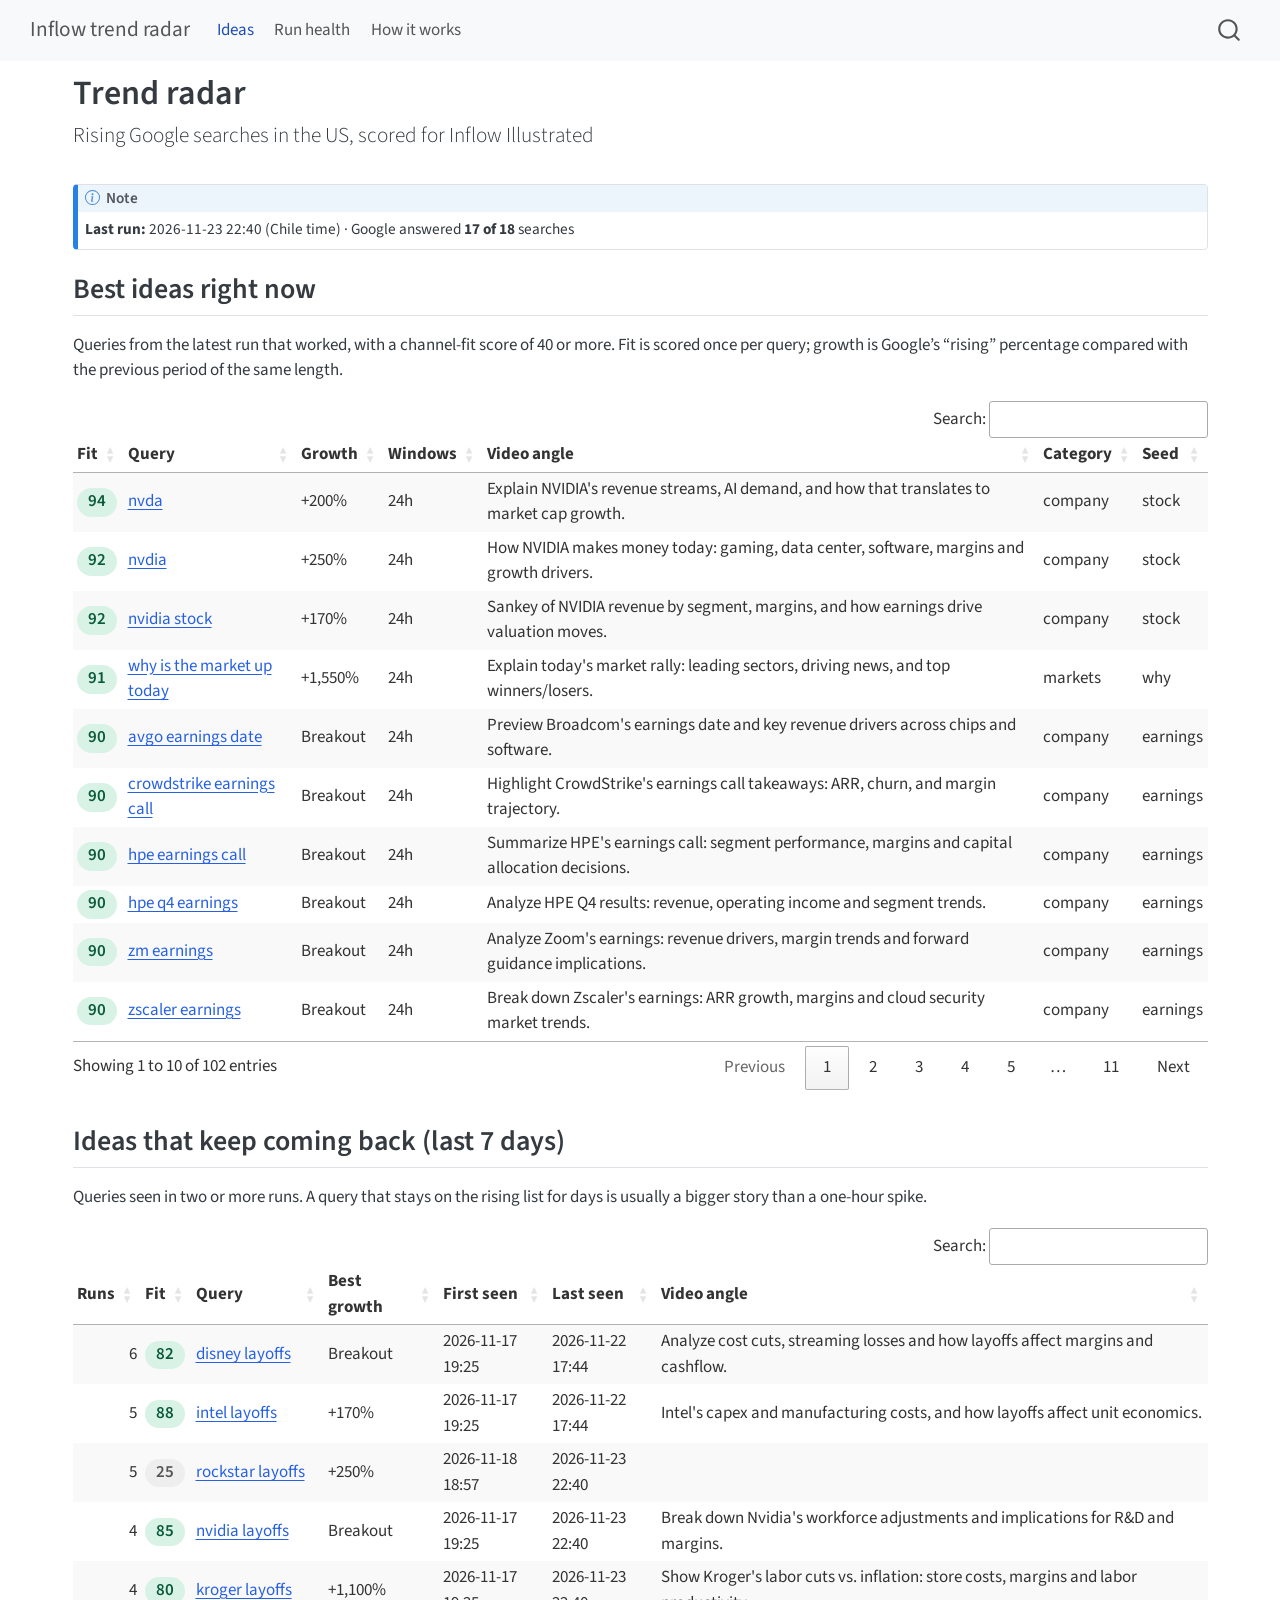
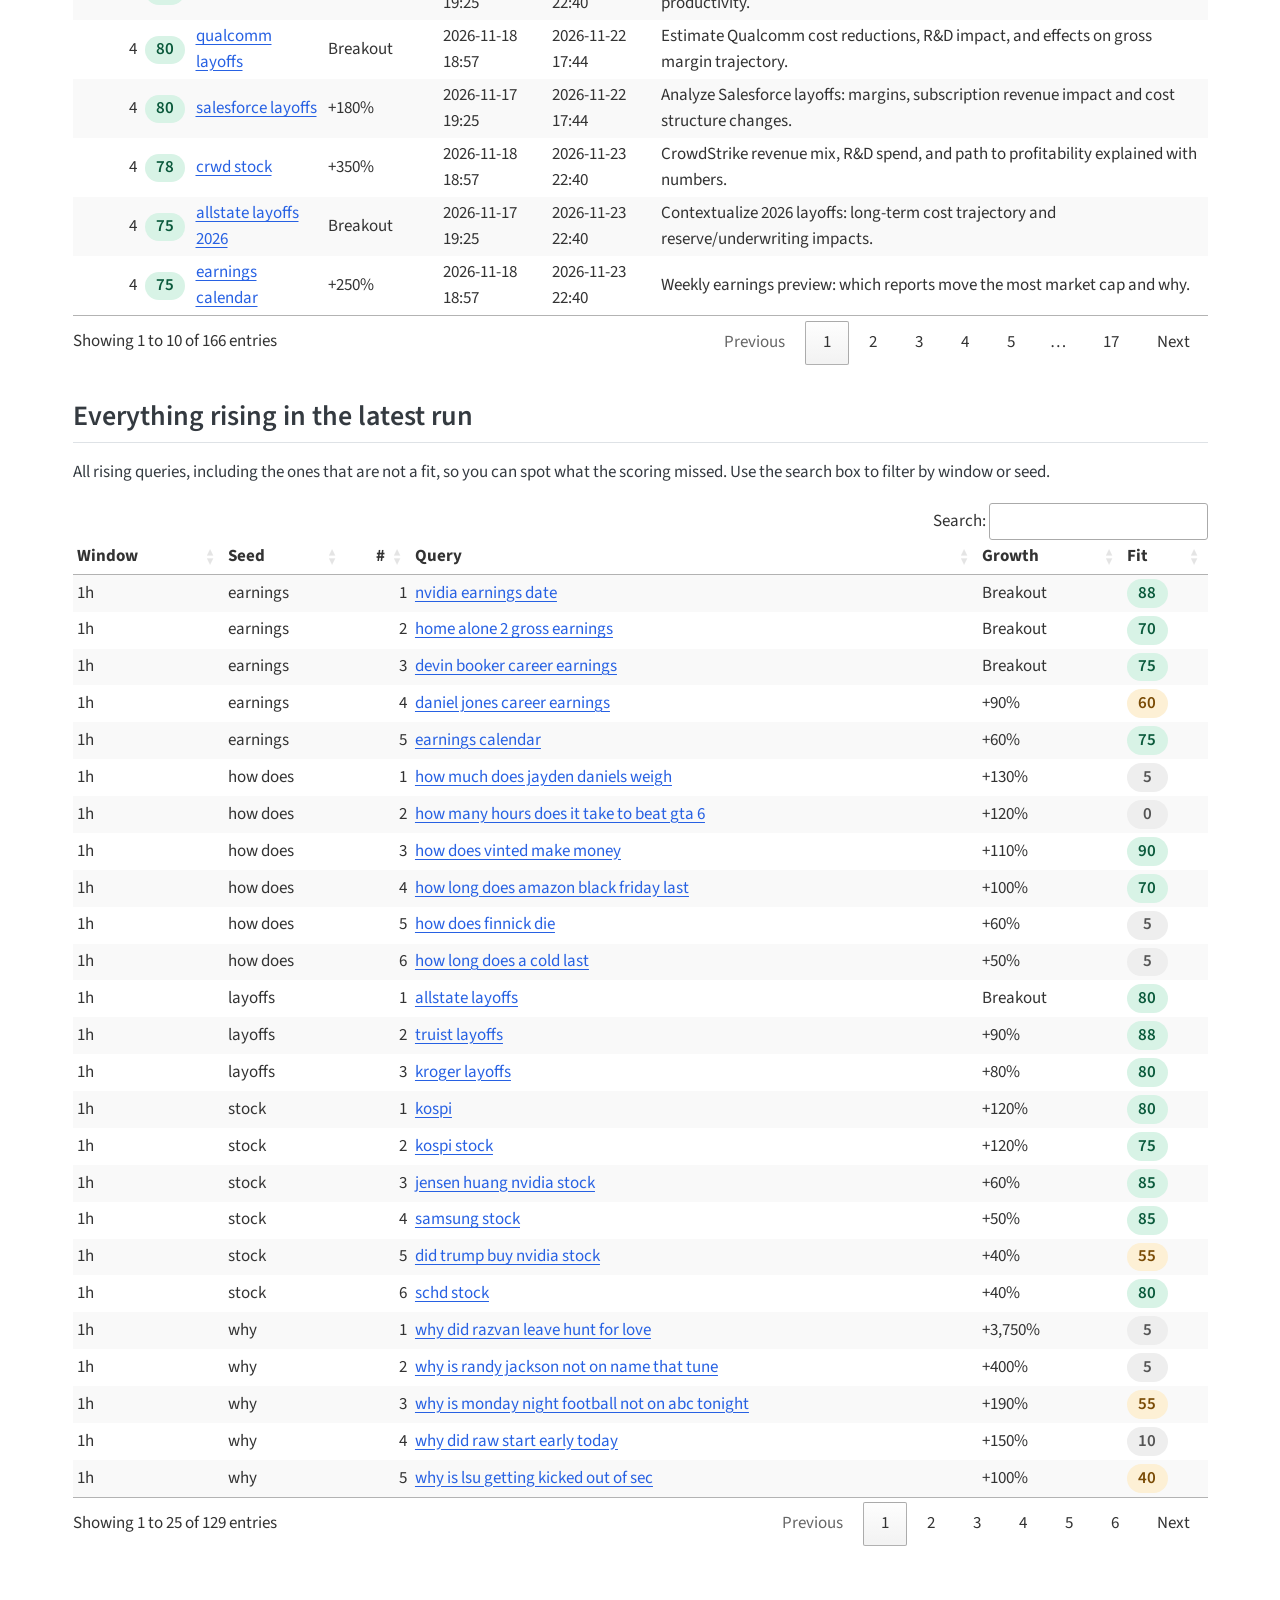
==== commit d6c3ddcd: "Built site for gh-pages" ====
--- a/index.html
+++ b/index.html
@@ -163,17 +163,17 @@
 </header>
 
 
-<div class="callout callout-style-default callout-tip callout-titled">
+<div class="callout callout-style-default callout-note callout-titled">
 <div class="callout-header d-flex align-content-center">
 <div class="callout-icon-container">
 <i class="callout-icon"></i>
 </div>
 <div class="callout-title-container flex-fill">
-Tip
+Note
 </div>
 </div>
 <div class="callout-body-container callout-body">
-<p><strong>Last run:</strong> 2026-11-22 17:44 (Chile time) · Google answered <strong>18 of 18</strong> searches</p>
+<p><strong>Last run:</strong> 2026-11-23 22:40 (Chile time) · Google answered <strong>17 of 18</strong> searches</p>
 </div>
 </div>
 <section id="best-ideas-right-now" class="level2">
@@ -181,8 +181,8 @@
 <p>Queries from the latest run that worked, with a channel-fit score of 40 or more. Fit is scored once per query; growth is Google’s “rising” percentage compared with the previous period of the same length.</p>
 <div class="cell">
 <div class="cell-output-display">
-<div class="datatables html-widget html-fill-item" id="htmlwidget-f3f4d806d4c501b84583" style="width:100%;height:auto;"></div>
-<script type="application/json" data-for="htmlwidget-f3f4d806d4c501b84583">{"x":{"filter":"none","vertical":false,"data":[["<span class=\"fit fit-high\">90<\/span>","<span class=\"fit fit-high\">90<\/span>","<span class=\"fit fit-high\">90<\/span>","<span class=\"fit fit-high\">90<\/span>","<span class=\"fit fit-high\">90<\/span>","<span class=\"fit fit-high\">90<\/span>","<span class=\"fit fit-high\">90<\/span>","<span class=\"fit fit-high\">90<\/span>","<span class=\"fit fit-high\">90<\/span>","<span class=\"fit fit-high\">90<\/span>","<span class=\"fit fit-high\">89<\/span>","<span class=\"fit fit-high\">88<\/span>","<span class=\"fit fit-high\">88<\/span>","<span class=\"fit fit-high\">88<\/span>","<span class=\"fit fit-high\">86<\/span>","<span class=\"fit fit-high\">86<\/span>","<span class=\"fit fit-high\">86<\/span>","<span class=\"fit fit-high\">85<\/span>","<span class=\"fit fit-high\">85<\/span>","<span class=\"fit fit-high\">85<\/span>","<span class=\"fit fit-high\">85<\/span>","<span class=\"fit fit-high\">85<\/span>","<span class=\"fit fit-high\">85<\/span>","<span class=\"fit fit-high\">85<\/span>","<span class=\"fit fit-high\">85<\/span>","<span class=\"fit fit-high\">85<\/span>","<span class=\"fit fit-high\">85<\/span>","<span class=\"fit fit-high\">85<\/span>","<span class=\"fit fit-high\">85<\/span>","<span class=\"fit fit-high\">84<\/span>","<span class=\"fit fit-high\">82<\/span>","<span class=\"fit fit-high\">80<\/span>","<span class=\"fit fit-high\">80<\/span>","<span class=\"fit fit-high\">80<\/span>","<span class=\"fit fit-high\">80<\/span>","<span class=\"fit fit-high\">80<\/span>","<span class=\"fit fit-high\">80<\/span>","<span class=\"fit fit-high\">80<\/span>","<span class=\"fit fit-high\">80<\/span>","<span class=\"fit fit-high\">80<\/span>","<span class=\"fit fit-high\">80<\/span>","<span class=\"fit fit-high\">80<\/span>","<span class=\"fit fit-high\">80<\/span>","<span class=\"fit fit-high\">80<\/span>","<span class=\"fit fit-high\">80<\/span>","<span class=\"fit fit-high\">80<\/span>","<span class=\"fit fit-high\">78<\/span>","<span class=\"fit fit-high\">75<\/span>","<span class=\"fit fit-high\">75<\/span>","<span class=\"fit fit-high\">75<\/span>","<span class=\"fit fit-high\">75<\/span>","<span class=\"fit fit-high\">75<\/span>","<span class=\"fit fit-high\">70<\/span>","<span class=\"fit fit-high\">70<\/span>","<span class=\"fit fit-high\">70<\/span>","<span class=\"fit fit-high\">70<\/span>","<span class=\"fit fit-high\">70<\/span>","<span class=\"fit fit-high\">70<\/span>","<span class=\"fit fit-high\">70<\/span>","<span class=\"fit fit-high\">70<\/span>","<span class=\"fit fit-mid\">65<\/span>","<span class=\"fit fit-mid\">65<\/span>","<span class=\"fit fit-mid\">65<\/span>","<span class=\"fit fit-mid\">65<\/span>","<span class=\"fit fit-mid\">60<\/span>","<span class=\"fit fit-mid\">60<\/span>","<span class=\"fit fit-mid\">60<\/span>","<span class=\"fit fit-mid\">60<\/span>","<span class=\"fit fit-mid\">60<\/span>","<span class=\"fit fit-mid\">60<\/span>","<span class=\"fit fit-mid\">60<\/span>","<span class=\"fit fit-mid\">60<\/span>","<span class=\"fit fit-mid\">60<\/span>","<span class=\"fit fit-mid\">60<\/span>","<span class=\"fit fit-mid\">55<\/span>","<span class=\"fit fit-mid\">55<\/span>","<span class=\"fit fit-mid\">50<\/span>","<span class=\"fit fit-mid\">50<\/span>"],["<a href=\"https://trends.google.com/trends/explore?q=nvidia%20earnings%20call&amp;date=now%204-H&amp;geo=US&amp;hl=en-US\" target=\"_blank\" rel=\"noopener\">nvidia earnings call<\/a>","<a href=\"https://trends.google.com/trends/explore?q=nvidia%20stock%20dip%20investment%20analysis&amp;date=now%201-d&amp;geo=US&amp;hl=en-US\" target=\"_blank\" rel=\"noopener\">nvidia stock dip investment analysis<\/a>","<a href=\"https://trends.google.com/trends/explore?q=ibm%20layoffs&amp;date=now%201-d&amp;geo=US&amp;hl=en-US\" target=\"_blank\" rel=\"noopener\">ibm layoffs<\/a>","<a href=\"https://trends.google.com/trends/explore?q=retained%20earnings&amp;date=now%204-H&amp;geo=US&amp;hl=en-US\" target=\"_blank\" rel=\"noopener\">retained earnings<\/a>","<a href=\"https://trends.google.com/trends/explore?q=tech%20layoffs%202026&amp;date=now%201-d&amp;geo=US&amp;hl=en-US\" target=\"_blank\" rel=\"noopener\">tech layoffs 2026<\/a>","<a href=\"https://trends.google.com/trends/explore?q=earnings%20per%20share&amp;date=now%204-H&amp;geo=US&amp;hl=en-US\" target=\"_blank\" rel=\"noopener\">earnings per share<\/a>","<a href=\"https://trends.google.com/trends/explore?q=microsoft%20layoffs&amp;date=now%201-d&amp;geo=US&amp;hl=en-US\" target=\"_blank\" rel=\"noopener\">microsoft layoffs<\/a>","<a href=\"https://trends.google.com/trends/explore?q=adobe%20stock&amp;date=now%204-H&amp;geo=US&amp;hl=en-US\" target=\"_blank\" rel=\"noopener\">adobe stock<\/a>","<a href=\"https://trends.google.com/trends/explore?q=google%20layoffs&amp;date=now%201-d&amp;geo=US&amp;hl=en-US\" target=\"_blank\" rel=\"noopener\">google layoffs<\/a>","<a href=\"https://trends.google.com/trends/explore?q=meta%20layoffs&amp;date=now%201-d&amp;geo=US&amp;hl=en-US\" target=\"_blank\" rel=\"noopener\">meta layoffs<\/a>","<a href=\"https://trends.google.com/trends/explore?q=att%20layoffs&amp;date=now%201-d&amp;geo=US&amp;hl=en-US\" target=\"_blank\" rel=\"noopener\">att layoffs<\/a>","<a href=\"https://trends.google.com/trends/explore?q=nvidia%20earnings%20date&amp;date=now%201-H&amp;geo=US&amp;hl=en-US\" target=\"_blank\" rel=\"noopener\">nvidia earnings date<\/a>","<a href=\"https://trends.google.com/trends/explore?q=citi%20layoffs&amp;date=now%201-d&amp;geo=US&amp;hl=en-US\" target=\"_blank\" rel=\"noopener\">citi layoffs<\/a>","<a href=\"https://trends.google.com/trends/explore?q=intel%20layoffs&amp;date=now%204-H&amp;geo=US&amp;hl=en-US\" target=\"_blank\" rel=\"noopener\">intel layoffs<\/a>","<a href=\"https://trends.google.com/trends/explore?q=bny%20mellon%20layoffs&amp;date=now%201-d&amp;geo=US&amp;hl=en-US\" target=\"_blank\" rel=\"noopener\">bny mellon layoffs<\/a>","<a href=\"https://trends.google.com/trends/explore?q=boeing%20layoffs&amp;date=now%204-H&amp;geo=US&amp;hl=en-US\" target=\"_blank\" rel=\"noopener\">boeing layoffs<\/a>","<a href=\"https://trends.google.com/trends/explore?q=uber%20stock&amp;date=now%201-H&amp;geo=US&amp;hl=en-US\" target=\"_blank\" rel=\"noopener\">uber stock<\/a>","<a href=\"https://trends.google.com/trends/explore?q=arch%20manning%20nil%20earnings&amp;date=now%201-d&amp;geo=US&amp;hl=en-US\" target=\"_blank\" rel=\"noopener\">arch manning nil earnings<\/a>","<a href=\"https://trends.google.com/trends/explore?q=nvidia%20layoffs&amp;date=now%204-H&amp;geo=US&amp;hl=en-US\" target=\"_blank\" rel=\"noopener\">nvidia layoffs<\/a>","<a href=\"https://trends.google.com/trends/explore?q=travis%20kelce%20career%20earnings&amp;date=now%204-H&amp;geo=US&amp;hl=en-US\" target=\"_blank\" rel=\"noopener\">travis kelce career earnings<\/a>","<a href=\"https://trends.google.com/trends/explore?q=ibm%20layoffs%202026&amp;date=now%201-d&amp;geo=US&amp;hl=en-US\" target=\"_blank\" rel=\"noopener\">ibm layoffs 2026<\/a>","<a href=\"https://trends.google.com/trends/explore?q=ionq%20stock&amp;date=now%201-H&amp;geo=US&amp;hl=en-US\" target=\"_blank\" rel=\"noopener\">ionq stock<\/a>","<a href=\"https://trends.google.com/trends/explore?q=oracle%20stock%20price&amp;date=now%201-H&amp;geo=US&amp;hl=en-US\" target=\"_blank\" rel=\"noopener\">oracle stock price<\/a>","<a href=\"https://trends.google.com/trends/explore?q=amazon%20layoffs&amp;date=now%204-H&amp;geo=US&amp;hl=en-US\" target=\"_blank\" rel=\"noopener\">amazon layoffs<\/a>","<a href=\"https://trends.google.com/trends/explore?q=mu%20stock%20price&amp;date=now%201-H&amp;geo=US&amp;hl=en-US\" target=\"_blank\" rel=\"noopener\">mu stock price<\/a>","<a href=\"https://trends.google.com/trends/explore?q=amd%20stock%20price&amp;date=now%204-H&amp;geo=US&amp;hl=en-US\" target=\"_blank\" rel=\"noopener\">amd stock price<\/a>","<a href=\"https://trends.google.com/trends/explore?q=gld%20stock&amp;date=now%201-H&amp;geo=US&amp;hl=en-US\" target=\"_blank\" rel=\"noopener\">gld stock<\/a>","<a href=\"https://trends.google.com/trends/explore?q=wells%20fargo%20layoffs&amp;date=now%201-d&amp;geo=US&amp;hl=en-US\" target=\"_blank\" rel=\"noopener\">wells fargo layoffs<\/a>","<a href=\"https://trends.google.com/trends/explore?q=micron%20stock%20price&amp;date=now%201-H&amp;geo=US&amp;hl=en-US\" target=\"_blank\" rel=\"noopener\">micron stock price<\/a>","<a href=\"https://trends.google.com/trends/explore?q=cvs%20layoffs&amp;date=now%201-d&amp;geo=US&amp;hl=en-US\" target=\"_blank\" rel=\"noopener\">cvs layoffs<\/a>","<a href=\"https://trends.google.com/trends/explore?q=disney%20layoffs&amp;date=now%201-d&amp;geo=US&amp;hl=en-US\" target=\"_blank\" rel=\"noopener\">disney layoffs<\/a>","<a href=\"https://trends.google.com/trends/explore?q=dk%20metcalf%20career%20earnings&amp;date=now%201-H&amp;geo=US&amp;hl=en-US\" target=\"_blank\" rel=\"noopener\">dk metcalf career earnings<\/a>","<a href=\"https://trends.google.com/trends/explore?q=fortnite%20earnings%20tracker&amp;date=now%201-d&amp;geo=US&amp;hl=en-US\" target=\"_blank\" rel=\"noopener\">fortnite earnings tracker<\/a>","<a href=\"https://trends.google.com/trends/explore?q=pepsico%20layoffs%202026&amp;date=now%201-d&amp;geo=US&amp;hl=en-US\" target=\"_blank\" rel=\"noopener\">pepsico layoffs 2026<\/a>","<a href=\"https://trends.google.com/trends/explore?q=qualcomm%20layoffs&amp;date=now%204-H&amp;geo=US&amp;hl=en-US\" target=\"_blank\" rel=\"noopener\">qualcomm layoffs<\/a>","<a href=\"https://trends.google.com/trends/explore?q=how%20much%20does%20dk%20metcalf%20make%20a%20year&amp;date=now%201-H&amp;geo=US&amp;hl=en-US\" target=\"_blank\" rel=\"noopener\">how much does dk metcalf make a year<\/a>","<a href=\"https://trends.google.com/trends/explore?q=tech%20layoffs%202026%20latest&amp;date=now%201-d&amp;geo=US&amp;hl=en-US\" target=\"_blank\" rel=\"noopener\">tech layoffs 2026 latest<\/a>","<a href=\"https://trends.google.com/trends/explore?q=stock%20futures&amp;date=now%201-d&amp;geo=US&amp;hl=en-US\" target=\"_blank\" rel=\"noopener\">stock futures<\/a>","<a href=\"https://trends.google.com/trends/explore?q=stock%20market%20futures&amp;date=now%201-d&amp;geo=US&amp;hl=en-US\" target=\"_blank\" rel=\"noopener\">stock market futures<\/a>","<a href=\"https://trends.google.com/trends/explore?q=hooters%20bankrupt&amp;date=now%201-d&amp;geo=US&amp;hl=en-US\" target=\"_blank\" rel=\"noopener\">hooters bankrupt<\/a>","<a href=\"https://trends.google.com/trends/explore?q=kroger%20layoffs&amp;date=now%201-d&amp;geo=US&amp;hl=en-US\" target=\"_blank\" rel=\"noopener\">kroger layoffs<\/a>","<a href=\"https://trends.google.com/trends/explore?q=salesforce%20layoffs&amp;date=now%204-H&amp;geo=US&amp;hl=en-US\" target=\"_blank\" rel=\"noopener\">salesforce layoffs<\/a>","<a href=\"https://trends.google.com/trends/explore?q=oracle%20layoffs&amp;date=now%201-d&amp;geo=US&amp;hl=en-US\" target=\"_blank\" rel=\"noopener\">oracle layoffs<\/a>","<a href=\"https://trends.google.com/trends/explore?q=apple%20layoffs&amp;date=now%201-d&amp;geo=US&amp;hl=en-US\" target=\"_blank\" rel=\"noopener\">apple layoffs<\/a>","<a href=\"https://trends.google.com/trends/explore?q=take%20two%20interactive%20stock&amp;date=now%204-H&amp;geo=US&amp;hl=en-US\" target=\"_blank\" rel=\"noopener\">take two interactive stock<\/a>","<a href=\"https://trends.google.com/trends/explore?q=take%20two%20stock&amp;date=now%204-H&amp;geo=US&amp;hl=en-US\" target=\"_blank\" rel=\"noopener\">take two stock<\/a>","<a href=\"https://trends.google.com/trends/explore?q=chevron%20layoffs&amp;date=now%201-d&amp;geo=US&amp;hl=en-US\" target=\"_blank\" rel=\"noopener\">chevron layoffs<\/a>","<a href=\"https://trends.google.com/trends/explore?q=amare%20stoudemire%20career%20earnings&amp;date=now%204-H&amp;geo=US&amp;hl=en-US\" target=\"_blank\" rel=\"noopener\">amare stoudemire career earnings<\/a>","<a href=\"https://trends.google.com/trends/explore?q=brandin%20cooks%20career%20earnings&amp;date=now%201-d&amp;geo=US&amp;hl=en-US\" target=\"_blank\" rel=\"noopener\">brandin cooks career earnings<\/a>","<a href=\"https://trends.google.com/trends/explore?q=nike%20layoffs&amp;date=now%204-H&amp;geo=US&amp;hl=en-US\" target=\"_blank\" rel=\"noopener\">nike layoffs<\/a>","<a href=\"https://trends.google.com/trends/explore?q=optum%20layoffs%202026&amp;date=now%201-d&amp;geo=US&amp;hl=en-US\" target=\"_blank\" rel=\"noopener\">optum layoffs 2026<\/a>","<a href=\"https://trends.google.com/trends/explore?q=jensen%20huang&amp;date=now%201-H&amp;geo=US&amp;hl=en-US\" target=\"_blank\" rel=\"noopener\">jensen huang<\/a>","<a href=\"https://trends.google.com/trends/explore?q=cdw%20layoffs&amp;date=now%201-d&amp;geo=US&amp;hl=en-US\" target=\"_blank\" rel=\"noopener\">cdw layoffs<\/a>","<a href=\"https://trends.google.com/trends/explore?q=nvidia%202027%20stock%20price%20forecast&amp;date=now%201-d&amp;geo=US&amp;hl=en-US\" target=\"_blank\" rel=\"noopener\">nvidia 2027 stock price forecast<\/a>","<a href=\"https://trends.google.com/trends/explore?q=you%20can%20see%20everything%20box%20office%20earnings&amp;date=now%201-d&amp;geo=US&amp;hl=en-US\" target=\"_blank\" rel=\"noopener\">you can see everything box office earnings<\/a>","<a href=\"https://trends.google.com/trends/explore?q=jason%20witten%20career%20earnings&amp;date=now%201-d&amp;geo=US&amp;hl=en-US\" target=\"_blank\" rel=\"noopener\">jason witten career earnings<\/a>","<a href=\"https://trends.google.com/trends/explore?q=elon%20layoffs&amp;date=now%201-d&amp;geo=US&amp;hl=en-US\" target=\"_blank\" rel=\"noopener\">elon layoffs<\/a>","<a href=\"https://trends.google.com/trends/explore?q=kroger%20layoffs%20today&amp;date=now%201-d&amp;geo=US&amp;hl=en-US\" target=\"_blank\" rel=\"noopener\">kroger layoffs today<\/a>","<a href=\"https://trends.google.com/trends/explore?q=sny%20layoffs&amp;date=now%201-d&amp;geo=US&amp;hl=en-US\" target=\"_blank\" rel=\"noopener\">sny layoffs<\/a>","<a href=\"https://trends.google.com/trends/explore?q=turkey%20stock&amp;date=now%201-d&amp;geo=US&amp;hl=en-US\" target=\"_blank\" rel=\"noopener\">turkey stock<\/a>","<a href=\"https://trends.google.com/trends/explore?q=jeff%20bezos%20amazon%20stock%20donation&amp;date=now%204-H&amp;geo=US&amp;hl=en-US\" target=\"_blank\" rel=\"noopener\">jeff bezos amazon stock donation<\/a>","<a href=\"https://trends.google.com/trends/explore?q=monte%20harrison%20mlb%20earnings&amp;date=now%201-d&amp;geo=US&amp;hl=en-US\" target=\"_blank\" rel=\"noopener\">monte harrison mlb earnings<\/a>","<a href=\"https://trends.google.com/trends/explore?q=victor%20cruz%20career%20earnings&amp;date=now%201-d&amp;geo=US&amp;hl=en-US\" target=\"_blank\" rel=\"noopener\">victor cruz career earnings<\/a>","<a href=\"https://trends.google.com/trends/explore?q=be%20stock&amp;date=now%201-d&amp;geo=US&amp;hl=en-US\" target=\"_blank\" rel=\"noopener\">be stock<\/a>","<a href=\"https://trends.google.com/trends/explore?q=brock%20osweiler%20career%20earnings&amp;date=now%201-d&amp;geo=US&amp;hl=en-US\" target=\"_blank\" rel=\"noopener\">brock osweiler career earnings<\/a>","<a href=\"https://trends.google.com/trends/explore?q=how%20many%20casinos%20did%20trump%20bankrupt&amp;date=now%201-d&amp;geo=US&amp;hl=en-US\" target=\"_blank\" rel=\"noopener\">how many casinos did trump bankrupt<\/a>","<a href=\"https://trends.google.com/trends/explore?q=josh%20johnson%20football%20career%20earnings&amp;date=now%204-H&amp;geo=US&amp;hl=en-US\" target=\"_blank\" rel=\"noopener\">josh johnson football career earnings<\/a>","<a href=\"https://trends.google.com/trends/explore?q=josh%20johnson%20quarterback%20career%20earnings&amp;date=now%201-d&amp;geo=US&amp;hl=en-US\" target=\"_blank\" rel=\"noopener\">josh johnson quarterback career earnings<\/a>","<a href=\"https://trends.google.com/trends/explore?q=josh%20johnson%20earnings&amp;date=now%204-H&amp;geo=US&amp;hl=en-US\" target=\"_blank\" rel=\"noopener\">josh johnson earnings<\/a>","<a href=\"https://trends.google.com/trends/explore?q=is%20crumbl%20going%20bankrupt&amp;date=now%201-d&amp;geo=US&amp;hl=en-US\" target=\"_blank\" rel=\"noopener\">is crumbl going bankrupt<\/a>","<a href=\"https://trends.google.com/trends/explore?q=josh%20johnson%20qb%20career%20earnings&amp;date=now%204-H&amp;geo=US&amp;hl=en-US\" target=\"_blank\" rel=\"noopener\">josh johnson qb career earnings<\/a>","<a href=\"https://trends.google.com/trends/explore?q=josh%20johnson%20nfl%20earnings&amp;date=now%204-H&amp;geo=US&amp;hl=en-US\" target=\"_blank\" rel=\"noopener\">josh johnson nfl earnings<\/a>","<a href=\"https://trends.google.com/trends/explore?q=nebius%20stock&amp;date=now%201-H&amp;geo=US&amp;hl=en-US\" target=\"_blank\" rel=\"noopener\">nebius stock<\/a>","<a href=\"https://trends.google.com/trends/explore?q=sndk%20stock&amp;date=now%201-H&amp;geo=US&amp;hl=en-US\" target=\"_blank\" rel=\"noopener\">sndk stock<\/a>","<a href=\"https://trends.google.com/trends/explore?q=matt%20barnes%20career%20earnings&amp;date=now%201-d&amp;geo=US&amp;hl=en-US\" target=\"_blank\" rel=\"noopener\">matt barnes career earnings<\/a>","<a href=\"https://trends.google.com/trends/explore?q=why%20did%20cbs%20switch%20the%20game%20today&amp;date=now%201-H&amp;geo=US&amp;hl=en-US\" target=\"_blank\" rel=\"noopener\">why did cbs switch the game today<\/a>","<a href=\"https://trends.google.com/trends/explore?q=drew%20lock%20career%20earnings&amp;date=now%201-d&amp;geo=US&amp;hl=en-US\" target=\"_blank\" rel=\"noopener\">drew lock career earnings<\/a>","<a href=\"https://trends.google.com/trends/explore?q=monte%20harrison%20career%20earnings&amp;date=now%201-d&amp;geo=US&amp;hl=en-US\" target=\"_blank\" rel=\"noopener\">monte harrison career earnings<\/a>"],["Breakout","+3,500%","+150%","+140%","+110%","+70%","+60%","+40%","+40%","+40%","+110%","Breakout","+160%","+80%","+160%","+60%","+40%","Breakout","Breakout","Breakout","+130%","+110%","+110%","+80%","+80%","+70%","+50%","+50%","+40%","+150%","+50%","Breakout","Breakout","Breakout","Breakout","+2,000%","+200%","+150%","+150%","+120%","+110%","+90%","+70%","+50%","+50%","+40%","Breakout","Breakout","Breakout","Breakout","+300%","+50%","Breakout","Breakout","Breakout","+2,050%","+160%","+150%","+140%","+100%","Breakout","Breakout","+4,450%","+40%","Breakout","Breakout","Breakout","+900%","+800%","+700%","+650%","+450%","+50%","+50%","Breakout","+1,050%","Breakout","Breakout"],["4h","24h","24h","4h","24h","4h","4h · 24h","4h","24h","24h","24h","1h","24h","4h","24h","4h","1h","24h","4h","4h · 24h","24h","1h","1h","4h","1h","4h","1h","24h","1h","24h","24h","1h","24h","24h","4h","1h","24h","24h","24h","24h","24h","4h","24h","24h","4h","4h","24h","4h · 24h","24h","4h · 24h","24h","1h","24h","24h","24h","24h","24h","24h","24h","24h","4h · 24h","24h","24h","24h","24h","24h","4h","4h · 24h","4h · 24h","24h","4h · 24h","4h · 24h","1h","1h","24h","1h","24h","24h"],["Highlight key financial takeaways from Nvidia's earnings call and what they imply for growth.","Is NVIDIA's dip a buy? Analyze revenue, margins, and AI exposure.","Explain IBM's cost-cutting: payroll reductions, restructuring savings, and impact on services revenue and margins.","What retained earnings are, how they move on the balance sheet, illustrated with Sankey.","Sankey of 2026 tech layoffs: severance costs, hiring freezes, and investor impacts.","Explainer: how EPS is calculated, adjusted EPS, and valuation impacts.","Microsoft revenue mix (cloud, Office, LinkedIn) and how layoffs change operating costs.","Adobe: Creative Cloud vs Document Cloud revenue, subscription margins, and growth drivers.","Alphabet Sankey: ad revenue, cloud growth, and how layoffs shift spend and margins.","Meta Sankey: ad revenue, Reality Labs losses, and how layoffs alter expenses.","Map AT&amp;T's wireless, fiber and media revenues and where headcount cuts save costs.","Preview NVIDIA's revenue segmentation, data-center demand, and margin expectations.","How many roles Citi is cutting, expected cost savings, and impact on divisions and profitability.","Intel's capex and manufacturing costs, and how layoffs affect unit economics.","Illustrate BNY Mellon's custody and asset-servicing revenue versus cost cuts from layoffs.","Explain Boeing's layoffs: expected cost savings, production impact and long-term margin effects.","Visualize Uber's ride-hailing vs delivery revenue, margins and path to profit.","Estimate Arch Manning's NIL deals and explain the college-athlete earnings market.","Break down Nvidia's workforce adjustments and implications for R&amp;D and margins.","Track Travis Kelce's career earnings: contracts, endorsements, and media deals.","Contextualize IBM's 2026 layoffs and quantify their expected financial impact.","IonQ: revenue model (hardware/services), commercialization timeline, and valuation risks.","Snapshot: Oracle's stock move and the business segments behind valuation shifts.","Quantify Amazon's layoffs by division and estimate near-term margin impact.","Project Micron's price by modeling memory cycle revenues, margins, and capex needs.","AMD stock snapshot: revenue drivers across PC, console, and data center chips.","What GLD tracks, investor flows, and how gold prices affect the ETF.","Wells Fargo layoffs: expected expense reductions, branch footprint change, and profit impact.","Explain Micron's revenue mix and DRAM/NAND cycle impact on stock moves.","CVS revenue from retail, PBM, and health services and where layoffs cut costs.","Analyze cost cuts, streaming losses and how layoffs affect margins and cashflow.","Sankey of DK Metcalf's career earnings: contracts, signing bonuses, and endorsements.","Track Fortnite's revenue: gross game receipts, platform splits, and developer take.","Quantify PepsiCo layoffs: savings, severance, margin and growth implications.","Estimate Qualcomm cost reductions, R&amp;D impact, and effects on gross margin trajectory.","Break down Metcalf's annual pay: salary, bonuses, endorsements, and cap hit.","2026 tech layoffs: aggregate job reductions, cost savings, and industry wage trends visualized.","How stock futures work and their influence on pre-market pricing and risk.","What stock futures tell us about today's open and implied market-cap moves.","If Hooters is bankrupt: debts, franchise impacts, and creditor recoveries explained.","Show Kroger's labor cuts vs. inflation: store costs, margins and labor productivity.","Analyze Salesforce layoffs: margins, subscription revenue impact and cost structure changes.","Oracle layoffs' impact on operating expenses, cloud margins, and long-term strategy.","Apple layoffs: how headcount cuts feed into R&amp;D spending and margins.","Break down Take-Two's revenue split: games, live services and margins.","Break down Take-Two's revenue streams (games, live services) and valuation before results.","Analyze cost-cutting motives, upstream vs downstream impacts on cashflow.","Sankey of Amar'e Stoudemire's NBA earnings and post-career business income.","Detail Brandin Cooks' NFL contracts and cumulative career earnings.","Assess Nike job cuts: SG&amp;A savings, inventory strategy, and margin implications.","Optum layoffs: expected savings, restructuring costs, and UnitedHealth segment effects.","Profile Jensen Huang’s compensation, stock holdings and influence on Nvidia’s financials.","CDW layoffs explained: effect on operating expenses and sales capacity in IT distribution.","Scenario-based 2027 NVIDIA forecast: revenue, margin, and AI adoption assumptions.","Box office breakdown: grosses, distributor/exhibitor splits, and profit threshold.","Visualize Jason Witten's career earnings, TV deals and endorsements.","How layoffs at Musk-run firms change cash burn, margins, and investor expectations.","Kroger layoffs' impact on labor costs, store operations, and grocery margins.","Sanofi layoffs: R&amp;D reprioritization and impacts on pipeline spending and margins.","What's driving Turkey's stock market: currency, exports, and investor flows.","If Bezos donates Amazon stock: ownership, tax implications, and market impact.","Monte Harrison's MLB earnings: salary breakdown and career income timeline.","Summarize Victor Cruz's NFL earnings and endorsement income over his career.","Explain BE's business, recent share moves, and valuation drivers for investors.","Break down Brock Osweiler's NFL contracts and total career earnings.","Count Trump's casino bankruptcies and explain bankruptcy mechanics in those restructurings.","Estimate Josh Johnson's career earnings from NFL contracts and any endorsements.","Breakdown of the quarterback's career earnings by contract year.","Overview of Josh Johnson's NFL earnings and notable contracts.","Assess Crumbl's franchise model, cash flow pressure, and bankruptcy signals versus alternatives.","Estimate the QB's career earnings from contracts and roster movements.","Aggregate Josh Johnson's NFL pay across seasons and teams.","Nebius stock and upcoming earnings: revenue, margins and cash position to monitor.","Clarify SNDK ticker/query, and show NAND revenue dynamics and competitive pressures.","Estimate Matt Barnes' NBA career earnings and post-playing income sources.","Why networks switch live games: rights, local affiliates, and ad-revenue tradeoffs.","Compile Drew Lock's NFL career earnings and compare cost-per-start to other QBs.","Estimate Monte Harrison's pro baseball earnings including minors and majors."],["company","markets","company","company","industry","company","company","company","company","company","company","company","company","company","company","company","company","personal_finance","company","personal_finance","company","company","markets","company","company","markets","markets","company","markets","company","company","personal_finance","industry","company","company","personal_finance","industry","markets","markets","company","company","company","company","company","company","company","company","personal_finance","personal_finance","company","company","company","company","markets","industry","personal_finance","company","company","company","markets","company","personal_finance","personal_finance","markets","personal_finance","company","personal_finance","personal_finance","personal_finance","company","personal_finance","personal_finance","company","company","personal_finance","company","personal_finance","personal_finance"],["earnings","stock","layoffs","earnings","layoffs","earnings","layoffs","stock","layoffs","layoffs","layoffs","earnings","layoffs","layoffs","layoffs","layoffs","stock","earnings","layoffs","earnings","layoffs","stock","stock","layoffs","stock","stock","stock","layoffs","stock","layoffs","layoffs","earnings","earnings","layoffs","layoffs","how does","layoffs","stock","stock","bankrupt","layoffs","layoffs","layoffs","layoffs","stock","stock","layoffs","earnings","earnings","layoffs","layoffs","stock","layoffs","stock","earnings","earnings","layoffs","layoffs","layoffs","stock","stock","earnings","earnings","stock","earnings","bankrupt","earnings","earnings","earnings","bankrupt","earnings","earnings","stock","stock","earnings","why","earnings","earnings"]],"container":"<table class=\"compact stripe hover\">\n  <thead>\n    <tr>\n      <th>Fit<\/th>\n      <th>Query<\/th>\n      <th>Growth<\/th>\n      <th>Windows<\/th>\n      <th>Video angle<\/th>\n      <th>Category<\/th>\n      <th>Seed<\/th>\n    <\/tr>\n  <\/thead>\n<\/table>","options":{"pageLength":10,"order":[],"autoWidth":false,"scrollX":true,"dom":"ftip","columnDefs":[{"name":"Fit","targets":0},{"name":"Query","targets":1},{"name":"Growth","targets":2},{"name":"Windows","targets":3},{"name":"Video angle","targets":4},{"name":"Category","targets":5},{"name":"Seed","targets":6}],"orderClasses":false}},"evals":[],"jsHooks":[]}</script>
+<div class="datatables html-widget html-fill-item" id="htmlwidget-4908a415b27c75f15a50" style="width:100%;height:auto;"></div>
+<script type="application/json" data-for="htmlwidget-4908a415b27c75f15a50">{"x":{"filter":"none","vertical":false,"data":[["<span class=\"fit fit-high\">94<\/span>","<span class=\"fit fit-high\">92<\/span>","<span class=\"fit fit-high\">92<\/span>","<span class=\"fit fit-high\">91<\/span>","<span class=\"fit fit-high\">90<\/span>","<span class=\"fit fit-high\">90<\/span>","<span class=\"fit fit-high\">90<\/span>","<span class=\"fit fit-high\">90<\/span>","<span class=\"fit fit-high\">90<\/span>","<span class=\"fit fit-high\">90<\/span>","<span class=\"fit fit-high\">90<\/span>","<span class=\"fit fit-high\">90<\/span>","<span class=\"fit fit-high\">90<\/span>","<span class=\"fit fit-high\">90<\/span>","<span class=\"fit fit-high\">90<\/span>","<span class=\"fit fit-high\">90<\/span>","<span class=\"fit fit-high\">90<\/span>","<span class=\"fit fit-high\">90<\/span>","<span class=\"fit fit-high\">90<\/span>","<span class=\"fit fit-high\">90<\/span>","<span class=\"fit fit-high\">90<\/span>","<span class=\"fit fit-high\">90<\/span>","<span class=\"fit fit-high\">90<\/span>","<span class=\"fit fit-high\">88<\/span>","<span class=\"fit fit-high\">88<\/span>","<span class=\"fit fit-high\">88<\/span>","<span class=\"fit fit-high\">88<\/span>","<span class=\"fit fit-high\">86<\/span>","<span class=\"fit fit-high\">86<\/span>","<span class=\"fit fit-high\">86<\/span>","<span class=\"fit fit-high\">85<\/span>","<span class=\"fit fit-high\">85<\/span>","<span class=\"fit fit-high\">85<\/span>","<span class=\"fit fit-high\">85<\/span>","<span class=\"fit fit-high\">85<\/span>","<span class=\"fit fit-high\">85<\/span>","<span class=\"fit fit-high\">85<\/span>","<span class=\"fit fit-high\">85<\/span>","<span class=\"fit fit-high\">85<\/span>","<span class=\"fit fit-high\">85<\/span>","<span class=\"fit fit-high\">85<\/span>","<span class=\"fit fit-high\">85<\/span>","<span class=\"fit fit-high\">85<\/span>","<span class=\"fit fit-high\">85<\/span>","<span class=\"fit fit-high\">85<\/span>","<span class=\"fit fit-high\">85<\/span>","<span class=\"fit fit-high\">85<\/span>","<span class=\"fit fit-high\">85<\/span>","<span class=\"fit fit-high\">82<\/span>","<span class=\"fit fit-high\">80<\/span>","<span class=\"fit fit-high\">80<\/span>","<span class=\"fit fit-high\">80<\/span>","<span class=\"fit fit-high\">80<\/span>","<span class=\"fit fit-high\">80<\/span>","<span class=\"fit fit-high\">80<\/span>","<span class=\"fit fit-high\">80<\/span>","<span class=\"fit fit-high\">80<\/span>","<span class=\"fit fit-high\">80<\/span>","<span class=\"fit fit-high\">80<\/span>","<span class=\"fit fit-high\">80<\/span>","<span class=\"fit fit-high\">80<\/span>","<span class=\"fit fit-high\">80<\/span>","<span class=\"fit fit-high\">78<\/span>","<span class=\"fit fit-high\">78<\/span>","<span class=\"fit fit-high\">75<\/span>","<span class=\"fit fit-high\">75<\/span>","<span class=\"fit fit-high\">75<\/span>","<span class=\"fit fit-high\">75<\/span>","<span class=\"fit fit-high\">75<\/span>","<span class=\"fit fit-high\">75<\/span>","<span class=\"fit fit-high\">75<\/span>","<span class=\"fit fit-high\">70<\/span>","<span class=\"fit fit-high\">70<\/span>","<span class=\"fit fit-high\">70<\/span>","<span class=\"fit fit-high\">70<\/span>","<span class=\"fit fit-high\">70<\/span>","<span class=\"fit fit-high\">70<\/span>","<span class=\"fit fit-high\">70<\/span>","<span class=\"fit fit-high\">70<\/span>","<span class=\"fit fit-mid\">65<\/span>","<span class=\"fit fit-mid\">65<\/span>","<span class=\"fit fit-mid\">65<\/span>","<span class=\"fit fit-mid\">65<\/span>","<span class=\"fit fit-mid\">60<\/span>","<span class=\"fit fit-mid\">60<\/span>","<span class=\"fit fit-mid\">60<\/span>","<span class=\"fit fit-mid\">60<\/span>","<span class=\"fit fit-mid\">60<\/span>","<span class=\"fit fit-mid\">60<\/span>","<span class=\"fit fit-mid\">60<\/span>","<span class=\"fit fit-mid\">60<\/span>","<span class=\"fit fit-mid\">60<\/span>","<span class=\"fit fit-mid\">60<\/span>","<span class=\"fit fit-mid\">60<\/span>","<span class=\"fit fit-mid\">55<\/span>","<span class=\"fit fit-mid\">55<\/span>","<span class=\"fit fit-mid\">50<\/span>","<span class=\"fit fit-mid\">45<\/span>","<span class=\"fit fit-mid\">45<\/span>","<span class=\"fit fit-mid\">40<\/span>","<span class=\"fit fit-mid\">40<\/span>","<span class=\"fit fit-mid\">40<\/span>"],["<a href=\"https://trends.google.com/trends/explore?q=nvda&amp;date=now%201-d&amp;geo=US&amp;hl=en-US\" target=\"_blank\" rel=\"noopener\">nvda<\/a>","<a href=\"https://trends.google.com/trends/explore?q=nvdia&amp;date=now%201-d&amp;geo=US&amp;hl=en-US\" target=\"_blank\" rel=\"noopener\">nvdia<\/a>","<a href=\"https://trends.google.com/trends/explore?q=nvidia%20stock&amp;date=now%201-d&amp;geo=US&amp;hl=en-US\" target=\"_blank\" rel=\"noopener\">nvidia stock<\/a>","<a href=\"https://trends.google.com/trends/explore?q=why%20is%20the%20market%20up%20today&amp;date=now%201-d&amp;geo=US&amp;hl=en-US\" target=\"_blank\" rel=\"noopener\">why is the market up today<\/a>","<a href=\"https://trends.google.com/trends/explore?q=avgo%20earnings%20date&amp;date=now%201-d&amp;geo=US&amp;hl=en-US\" target=\"_blank\" rel=\"noopener\">avgo earnings date<\/a>","<a href=\"https://trends.google.com/trends/explore?q=crowdstrike%20earnings%20call&amp;date=now%201-d&amp;geo=US&amp;hl=en-US\" target=\"_blank\" rel=\"noopener\">crowdstrike earnings call<\/a>","<a href=\"https://trends.google.com/trends/explore?q=hpe%20earnings%20call&amp;date=now%201-d&amp;geo=US&amp;hl=en-US\" target=\"_blank\" rel=\"noopener\">hpe earnings call<\/a>","<a href=\"https://trends.google.com/trends/explore?q=hpe%20q4%20earnings&amp;date=now%201-d&amp;geo=US&amp;hl=en-US\" target=\"_blank\" rel=\"noopener\">hpe q4 earnings<\/a>","<a href=\"https://trends.google.com/trends/explore?q=zm%20earnings&amp;date=now%201-d&amp;geo=US&amp;hl=en-US\" target=\"_blank\" rel=\"noopener\">zm earnings<\/a>","<a href=\"https://trends.google.com/trends/explore?q=zscaler%20earnings&amp;date=now%201-d&amp;geo=US&amp;hl=en-US\" target=\"_blank\" rel=\"noopener\">zscaler earnings<\/a>","<a href=\"https://trends.google.com/trends/explore?q=hpe%20earnings&amp;date=now%201-d&amp;geo=US&amp;hl=en-US\" target=\"_blank\" rel=\"noopener\">hpe earnings<\/a>","<a href=\"https://trends.google.com/trends/explore?q=crwd%20earnings&amp;date=now%201-d&amp;geo=US&amp;hl=en-US\" target=\"_blank\" rel=\"noopener\">crwd earnings<\/a>","<a href=\"https://trends.google.com/trends/explore?q=hpe%20earnings%20report&amp;date=now%201-d&amp;geo=US&amp;hl=en-US\" target=\"_blank\" rel=\"noopener\">hpe earnings report<\/a>","<a href=\"https://trends.google.com/trends/explore?q=zoom%20earnings&amp;date=now%201-d&amp;geo=US&amp;hl=en-US\" target=\"_blank\" rel=\"noopener\">zoom earnings<\/a>","<a href=\"https://trends.google.com/trends/explore?q=zoom%20earnings%20call&amp;date=now%204-H&amp;geo=US&amp;hl=en-US\" target=\"_blank\" rel=\"noopener\">zoom earnings call<\/a>","<a href=\"https://trends.google.com/trends/explore?q=nvdia%20stock&amp;date=now%201-d&amp;geo=US&amp;hl=en-US\" target=\"_blank\" rel=\"noopener\">nvdia stock<\/a>","<a href=\"https://trends.google.com/trends/explore?q=nividia%20stock&amp;date=now%201-d&amp;geo=US&amp;hl=en-US\" target=\"_blank\" rel=\"noopener\">nividia stock<\/a>","<a href=\"https://trends.google.com/trends/explore?q=nvida%20stock&amp;date=now%201-d&amp;geo=US&amp;hl=en-US\" target=\"_blank\" rel=\"noopener\">nvida stock<\/a>","<a href=\"https://trends.google.com/trends/explore?q=google%20layoffs&amp;date=now%201-d&amp;geo=US&amp;hl=en-US\" target=\"_blank\" rel=\"noopener\">google layoffs<\/a>","<a href=\"https://trends.google.com/trends/explore?q=nvda%20stock&amp;date=now%201-d&amp;geo=US&amp;hl=en-US\" target=\"_blank\" rel=\"noopener\">nvda stock<\/a>","<a href=\"https://trends.google.com/trends/explore?q=tsla%20stock&amp;date=now%201-d&amp;geo=US&amp;hl=en-US\" target=\"_blank\" rel=\"noopener\">tsla stock<\/a>","<a href=\"https://trends.google.com/trends/explore?q=how%20does%20vinted%20make%20money&amp;date=now%201-H&amp;geo=US&amp;hl=en-US\" target=\"_blank\" rel=\"noopener\">how does vinted make money<\/a>","<a href=\"https://trends.google.com/trends/explore?q=ibm%20layoffs&amp;date=now%204-H&amp;geo=US&amp;hl=en-US\" target=\"_blank\" rel=\"noopener\">ibm layoffs<\/a>","<a href=\"https://trends.google.com/trends/explore?q=nvidia%20earnings%20date&amp;date=now%201-H&amp;geo=US&amp;hl=en-US\" target=\"_blank\" rel=\"noopener\">nvidia earnings date<\/a>","<a href=\"https://trends.google.com/trends/explore?q=nvda%20earnings%20date&amp;date=now%201-d&amp;geo=US&amp;hl=en-US\" target=\"_blank\" rel=\"noopener\">nvda earnings date<\/a>","<a href=\"https://trends.google.com/trends/explore?q=nvidia&amp;date=now%201-d&amp;geo=US&amp;hl=en-US\" target=\"_blank\" rel=\"noopener\">nvidia<\/a>","<a href=\"https://trends.google.com/trends/explore?q=truist%20layoffs&amp;date=now%201-H&amp;geo=US&amp;hl=en-US\" target=\"_blank\" rel=\"noopener\">truist layoffs<\/a>","<a href=\"https://trends.google.com/trends/explore?q=comcast%20layoffs&amp;date=now%204-H&amp;geo=US&amp;hl=en-US\" target=\"_blank\" rel=\"noopener\">comcast layoffs<\/a>","<a href=\"https://trends.google.com/trends/explore?q=nvidia%20stock%20price%20chart&amp;date=now%201-d&amp;geo=US&amp;hl=en-US\" target=\"_blank\" rel=\"noopener\">nvidia stock price chart<\/a>","<a href=\"https://trends.google.com/trends/explore?q=when%20is%20nvidia%20earnings&amp;date=now%204-H&amp;geo=US&amp;hl=en-US\" target=\"_blank\" rel=\"noopener\">when is nvidia earnings<\/a>","<a href=\"https://trends.google.com/trends/explore?q=charter%20communications%20layoffs&amp;date=now%201-d&amp;geo=US&amp;hl=en-US\" target=\"_blank\" rel=\"noopener\">charter communications layoffs<\/a>","<a href=\"https://trends.google.com/trends/explore?q=dltr%20earnings%20date%20november%2024&amp;date=now%204-H&amp;geo=US&amp;hl=en-US\" target=\"_blank\" rel=\"noopener\">dltr earnings date november 24<\/a>","<a href=\"https://trends.google.com/trends/explore?q=mrvl%20earnings%20date&amp;date=now%201-d&amp;geo=US&amp;hl=en-US\" target=\"_blank\" rel=\"noopener\">mrvl earnings date<\/a>","<a href=\"https://trends.google.com/trends/explore?q=pnc%20layoffs&amp;date=now%201-d&amp;geo=US&amp;hl=en-US\" target=\"_blank\" rel=\"noopener\">pnc layoffs<\/a>","<a href=\"https://trends.google.com/trends/explore?q=hpe%20earnings%20date&amp;date=now%201-d&amp;geo=US&amp;hl=en-US\" target=\"_blank\" rel=\"noopener\">hpe earnings date<\/a>","<a href=\"https://trends.google.com/trends/explore?q=crowdstrike%20earnings&amp;date=now%201-d&amp;geo=US&amp;hl=en-US\" target=\"_blank\" rel=\"noopener\">crowdstrike earnings<\/a>","<a href=\"https://trends.google.com/trends/explore?q=agilent%20earnings&amp;date=now%201-d&amp;geo=US&amp;hl=en-US\" target=\"_blank\" rel=\"noopener\">agilent earnings<\/a>","<a href=\"https://trends.google.com/trends/explore?q=dell%20earnings&amp;date=now%201-d&amp;geo=US&amp;hl=en-US\" target=\"_blank\" rel=\"noopener\">dell earnings<\/a>","<a href=\"https://trends.google.com/trends/explore?q=verizon%20layoffs%202026&amp;date=now%201-d&amp;geo=US&amp;hl=en-US\" target=\"_blank\" rel=\"noopener\">verizon layoffs 2026<\/a>","<a href=\"https://trends.google.com/trends/explore?q=crowdstrike%20stock&amp;date=now%201-d&amp;geo=US&amp;hl=en-US\" target=\"_blank\" rel=\"noopener\">crowdstrike stock<\/a>","<a href=\"https://trends.google.com/trends/explore?q=zscaler%20stock&amp;date=now%201-d&amp;geo=US&amp;hl=en-US\" target=\"_blank\" rel=\"noopener\">zscaler stock<\/a>","<a href=\"https://trends.google.com/trends/explore?q=nvidia%20stock%20price%20today&amp;date=now%201-d&amp;geo=US&amp;hl=en-US\" target=\"_blank\" rel=\"noopener\">nvidia stock price today<\/a>","<a href=\"https://trends.google.com/trends/explore?q=hpe%20stock&amp;date=now%201-d&amp;geo=US&amp;hl=en-US\" target=\"_blank\" rel=\"noopener\">hpe stock<\/a>","<a href=\"https://trends.google.com/trends/explore?q=nvidia%20layoffs&amp;date=now%201-d&amp;geo=US&amp;hl=en-US\" target=\"_blank\" rel=\"noopener\">nvidia layoffs<\/a>","<a href=\"https://trends.google.com/trends/explore?q=nvda%20stock%20price&amp;date=now%201-d&amp;geo=US&amp;hl=en-US\" target=\"_blank\" rel=\"noopener\">nvda stock price<\/a>","<a href=\"https://trends.google.com/trends/explore?q=wells%20fargo%20layoffs&amp;date=now%204-H&amp;geo=US&amp;hl=en-US\" target=\"_blank\" rel=\"noopener\">wells fargo layoffs<\/a>","<a href=\"https://trends.google.com/trends/explore?q=jensen%20huang%20nvidia%20stock&amp;date=now%201-H&amp;geo=US&amp;hl=en-US\" target=\"_blank\" rel=\"noopener\">jensen huang nvidia stock<\/a>","<a href=\"https://trends.google.com/trends/explore?q=samsung%20stock&amp;date=now%201-H&amp;geo=US&amp;hl=en-US\" target=\"_blank\" rel=\"noopener\">samsung stock<\/a>","<a href=\"https://trends.google.com/trends/explore?q=is%20children%27s%20place%20going%20bankrupt&amp;date=now%201-d&amp;geo=US&amp;hl=en-US\" target=\"_blank\" rel=\"noopener\">is children's place going bankrupt<\/a>","<a href=\"https://trends.google.com/trends/explore?q=allstate%20layoffs&amp;date=now%201-H&amp;geo=US&amp;hl=en-US\" target=\"_blank\" rel=\"noopener\">allstate layoffs<\/a>","<a href=\"https://trends.google.com/trends/explore?q=bed%20bath%20and%20beyond%20bankrupt&amp;date=now%201-d&amp;geo=US&amp;hl=en-US\" target=\"_blank\" rel=\"noopener\">bed bath and beyond bankrupt<\/a>","<a href=\"https://trends.google.com/trends/explore?q=comcast%20layoffs%202026&amp;date=now%204-H&amp;geo=US&amp;hl=en-US\" target=\"_blank\" rel=\"noopener\">comcast layoffs 2026<\/a>","<a href=\"https://trends.google.com/trends/explore?q=crowdstrike%20earnings%20date&amp;date=now%201-d&amp;geo=US&amp;hl=en-US\" target=\"_blank\" rel=\"noopener\">crowdstrike earnings date<\/a>","<a href=\"https://trends.google.com/trends/explore?q=amd%20earnings%20date&amp;date=now%201-d&amp;geo=US&amp;hl=en-US\" target=\"_blank\" rel=\"noopener\">amd earnings date<\/a>","<a href=\"https://trends.google.com/trends/explore?q=crwd%20earnings%20date&amp;date=now%201-d&amp;geo=US&amp;hl=en-US\" target=\"_blank\" rel=\"noopener\">crwd earnings date<\/a>","<a href=\"https://trends.google.com/trends/explore?q=stock%20market%20futures&amp;date=now%204-H&amp;geo=US&amp;hl=en-US\" target=\"_blank\" rel=\"noopener\">stock market futures<\/a>","<a href=\"https://trends.google.com/trends/explore?q=stock%20futures&amp;date=now%204-H&amp;geo=US&amp;hl=en-US\" target=\"_blank\" rel=\"noopener\">stock futures<\/a>","<a href=\"https://trends.google.com/trends/explore?q=nvidea%20stock&amp;date=now%201-d&amp;geo=US&amp;hl=en-US\" target=\"_blank\" rel=\"noopener\">nvidea stock<\/a>","<a href=\"https://trends.google.com/trends/explore?q=fidelity%20layoffs&amp;date=now%201-d&amp;geo=US&amp;hl=en-US\" target=\"_blank\" rel=\"noopener\">fidelity layoffs<\/a>","<a href=\"https://trends.google.com/trends/explore?q=kospi&amp;date=now%201-H&amp;geo=US&amp;hl=en-US\" target=\"_blank\" rel=\"noopener\">kospi<\/a>","<a href=\"https://trends.google.com/trends/explore?q=kroger%20layoffs&amp;date=now%201-H&amp;geo=US&amp;hl=en-US\" target=\"_blank\" rel=\"noopener\">kroger layoffs<\/a>","<a href=\"https://trends.google.com/trends/explore?q=schd%20stock&amp;date=now%201-H&amp;geo=US&amp;hl=en-US\" target=\"_blank\" rel=\"noopener\">schd stock<\/a>","<a href=\"https://trends.google.com/trends/explore?q=optum%20layoffs&amp;date=now%204-H&amp;geo=US&amp;hl=en-US\" target=\"_blank\" rel=\"noopener\">optum layoffs<\/a>","<a href=\"https://trends.google.com/trends/explore?q=crwd%20stock&amp;date=now%201-d&amp;geo=US&amp;hl=en-US\" target=\"_blank\" rel=\"noopener\">crwd stock<\/a>","<a href=\"https://trends.google.com/trends/explore?q=devin%20booker%20career%20earnings&amp;date=now%201-H&amp;geo=US&amp;hl=en-US\" target=\"_blank\" rel=\"noopener\">devin booker career earnings<\/a>","<a href=\"https://trends.google.com/trends/explore?q=google%20layoffs%20today&amp;date=now%201-d&amp;geo=US&amp;hl=en-US\" target=\"_blank\" rel=\"noopener\">google layoffs today<\/a>","<a href=\"https://trends.google.com/trends/explore?q=dell%20earnings%20date&amp;date=now%201-d&amp;geo=US&amp;hl=en-US\" target=\"_blank\" rel=\"noopener\">dell earnings date<\/a>","<a href=\"https://trends.google.com/trends/explore?q=allstate%20layoffs%202026&amp;date=now%201-d&amp;geo=US&amp;hl=en-US\" target=\"_blank\" rel=\"noopener\">allstate layoffs 2026<\/a>","<a href=\"https://trends.google.com/trends/explore?q=kospi%20stock&amp;date=now%201-H&amp;geo=US&amp;hl=en-US\" target=\"_blank\" rel=\"noopener\">kospi stock<\/a>","<a href=\"https://trends.google.com/trends/explore?q=cigna%20layoffs&amp;date=now%201-d&amp;geo=US&amp;hl=en-US\" target=\"_blank\" rel=\"noopener\">cigna layoffs<\/a>","<a href=\"https://trends.google.com/trends/explore?q=earnings%20calendar&amp;date=now%201-H&amp;geo=US&amp;hl=en-US\" target=\"_blank\" rel=\"noopener\">earnings calendar<\/a>","<a href=\"https://trends.google.com/trends/explore?q=crowdstrike%20layoffs&amp;date=now%201-d&amp;geo=US&amp;hl=en-US\" target=\"_blank\" rel=\"noopener\">crowdstrike layoffs<\/a>","<a href=\"https://trends.google.com/trends/explore?q=draymond%20green%20career%20earnings&amp;date=now%204-H&amp;geo=US&amp;hl=en-US\" target=\"_blank\" rel=\"noopener\">draymond green career earnings<\/a>","<a href=\"https://trends.google.com/trends/explore?q=home%20alone%202%20gross%20earnings&amp;date=now%201-H&amp;geo=US&amp;hl=en-US\" target=\"_blank\" rel=\"noopener\">home alone 2 gross earnings<\/a>","<a href=\"https://trends.google.com/trends/explore?q=nelly%20korda%20lpga%20career%20earnings&amp;date=now%201-d&amp;geo=US&amp;hl=en-US\" target=\"_blank\" rel=\"noopener\">nelly korda lpga career earnings<\/a>","<a href=\"https://trends.google.com/trends/explore?q=dow%20jones&amp;date=now%201-d&amp;geo=US&amp;hl=en-US\" target=\"_blank\" rel=\"noopener\">dow jones<\/a>","<a href=\"https://trends.google.com/trends/explore?q=nasdaq%20today&amp;date=now%201-d&amp;geo=US&amp;hl=en-US\" target=\"_blank\" rel=\"noopener\">nasdaq today<\/a>","<a href=\"https://trends.google.com/trends/explore?q=kroger%20layoffs%202026&amp;date=now%204-H&amp;geo=US&amp;hl=en-US\" target=\"_blank\" rel=\"noopener\">kroger layoffs 2026<\/a>","<a href=\"https://trends.google.com/trends/explore?q=how%20long%20does%20amazon%20black%20friday%20last&amp;date=now%201-H&amp;geo=US&amp;hl=en-US\" target=\"_blank\" rel=\"noopener\">how long does amazon black friday last<\/a>","<a href=\"https://trends.google.com/trends/explore?q=did%20kfc%20go%20bankrupt&amp;date=now%201-d&amp;geo=US&amp;hl=en-US\" target=\"_blank\" rel=\"noopener\">did kfc go bankrupt<\/a>","<a href=\"https://trends.google.com/trends/explore?q=why%20is%20the%20stock%20market%20up%20today&amp;date=now%201-d&amp;geo=US&amp;hl=en-US\" target=\"_blank\" rel=\"noopener\">why is the stock market up today<\/a>","<a href=\"https://trends.google.com/trends/explore?q=google%20india%20layoffs&amp;date=now%201-d&amp;geo=US&amp;hl=en-US\" target=\"_blank\" rel=\"noopener\">google india layoffs<\/a>","<a href=\"https://trends.google.com/trends/explore?q=nvda%20stock%20price%20today&amp;date=now%201-d&amp;geo=US&amp;hl=en-US\" target=\"_blank\" rel=\"noopener\">nvda stock price today<\/a>","<a href=\"https://trends.google.com/trends/explore?q=aes%20layoffs&amp;date=now%201-d&amp;geo=US&amp;hl=en-US\" target=\"_blank\" rel=\"noopener\">aes layoffs<\/a>","<a href=\"https://trends.google.com/trends/explore?q=amazon%20layoffs%20january%202027&amp;date=now%201-d&amp;geo=US&amp;hl=en-US\" target=\"_blank\" rel=\"noopener\">amazon layoffs january 2027<\/a>","<a href=\"https://trends.google.com/trends/explore?q=is%20crumbl%20going%20bankrupt&amp;date=now%201-d&amp;geo=US&amp;hl=en-US\" target=\"_blank\" rel=\"noopener\">is crumbl going bankrupt<\/a>","<a href=\"https://trends.google.com/trends/explore?q=state%20farm%20layoffs&amp;date=now%201-d&amp;geo=US&amp;hl=en-US\" target=\"_blank\" rel=\"noopener\">state farm layoffs<\/a>","<a href=\"https://trends.google.com/trends/explore?q=why%20did%20nvidia%20reinstate%20jensen%20huang&amp;date=now%201-d&amp;geo=US&amp;hl=en-US\" target=\"_blank\" rel=\"noopener\">why did nvidia reinstate jensen huang<\/a>","<a href=\"https://trends.google.com/trends/explore?q=dow%20jones%20stock%20markets&amp;date=now%201-d&amp;geo=US&amp;hl=en-US\" target=\"_blank\" rel=\"noopener\">dow jones stock markets<\/a>","<a href=\"https://trends.google.com/trends/explore?q=why%20did%20jensen%20huang%20resign&amp;date=now%201-d&amp;geo=US&amp;hl=en-US\" target=\"_blank\" rel=\"noopener\">why did jensen huang resign<\/a>","<a href=\"https://trends.google.com/trends/explore?q=spcx%20stock&amp;date=now%201-d&amp;geo=US&amp;hl=en-US\" target=\"_blank\" rel=\"noopener\">spcx stock<\/a>","<a href=\"https://trends.google.com/trends/explore?q=nbis%20stock&amp;date=now%201-d&amp;geo=US&amp;hl=en-US\" target=\"_blank\" rel=\"noopener\">nbis stock<\/a>","<a href=\"https://trends.google.com/trends/explore?q=daniel%20jones%20career%20earnings&amp;date=now%201-H&amp;geo=US&amp;hl=en-US\" target=\"_blank\" rel=\"noopener\">daniel jones career earnings<\/a>","<a href=\"https://trends.google.com/trends/explore?q=is%20turning%20point%20usa%20going%20bankrupt&amp;date=now%204-H&amp;geo=US&amp;hl=en-US\" target=\"_blank\" rel=\"noopener\">is turning point usa going bankrupt<\/a>","<a href=\"https://trends.google.com/trends/explore?q=why%20is%20monday%20night%20football%20not%20on%20abc%20tonight&amp;date=now%201-H&amp;geo=US&amp;hl=en-US\" target=\"_blank\" rel=\"noopener\">why is monday night football not on abc tonight<\/a>","<a href=\"https://trends.google.com/trends/explore?q=did%20trump%20buy%20nvidia%20stock&amp;date=now%201-H&amp;geo=US&amp;hl=en-US\" target=\"_blank\" rel=\"noopener\">did trump buy nvidia stock<\/a>","<a href=\"https://trends.google.com/trends/explore?q=trent%20williams%20career%20earnings&amp;date=now%201-d&amp;geo=US&amp;hl=en-US\" target=\"_blank\" rel=\"noopener\">trent williams career earnings<\/a>","<a href=\"https://trends.google.com/trends/explore?q=how%20much%20nvidia%20stock%20does%20trump%20own&amp;date=now%201-d&amp;geo=US&amp;hl=en-US\" target=\"_blank\" rel=\"noopener\">how much nvidia stock does trump own<\/a>","<a href=\"https://trends.google.com/trends/explore?q=spcx&amp;date=now%201-d&amp;geo=US&amp;hl=en-US\" target=\"_blank\" rel=\"noopener\">spcx<\/a>","<a href=\"https://trends.google.com/trends/explore?q=cia%20layoffs&amp;date=now%201-d&amp;geo=US&amp;hl=en-US\" target=\"_blank\" rel=\"noopener\">cia layoffs<\/a>","<a href=\"https://trends.google.com/trends/explore?q=why%20is%20lsu%20getting%20kicked%20out%20of%20sec&amp;date=now%201-H&amp;geo=US&amp;hl=en-US\" target=\"_blank\" rel=\"noopener\">why is lsu getting kicked out of sec<\/a>","<a href=\"https://trends.google.com/trends/explore?q=why%20is%20lsu%20in%20trouble&amp;date=now%201-H&amp;geo=US&amp;hl=en-US\" target=\"_blank\" rel=\"noopener\">why is lsu in trouble<\/a>"],["+200%","+250%","+170%","+1,550%","Breakout","Breakout","Breakout","Breakout","Breakout","Breakout","+2,600%","+2,050%","+850%","+700%","+350%","+300%","+250%","+250%","+200%","+200%","+120%","+110%","+60%","Breakout","+200%","+170%","+90%","+150%","+150%","+110%","Breakout","Breakout","Breakout","Breakout","+1,650%","+1,250%","+1,200%","+350%","+300%","+200%","+200%","+170%","+160%","+160%","+130%","+70%","+60%","+50%","+180%","Breakout","Breakout","Breakout","Breakout","+550%","+550%","+450%","+350%","+180%","+140%","+120%","+80%","+40%","Breakout","+250%","Breakout","Breakout","+650%","+160%","+120%","+110%","+60%","Breakout","Breakout","Breakout","Breakout","+300%","+250%","+120%","+100%","Breakout","+1,150%","+1,000%","+140%","Breakout","Breakout","Breakout","Breakout","+1,350%","+600%","+300%","+140%","+110%","+90%","+60%","+190%","+40%","Breakout","+2,050%","+130%","Breakout","+100%","+50%"],["24h","24h","24h","24h","24h","24h","24h","24h","24h","24h","24h","24h","24h","24h","4h","24h","24h","24h","24h","24h","24h","1h","4h","1h","24h","24h","1h · 4h · 24h","4h","24h","4h","24h","4h · 24h","24h","24h","24h","24h","24h","24h","24h","24h","24h","24h","4h · 24h","24h","24h","4h","1h","1h","24h","1h · 24h","24h","4h","4h · 24h","24h","24h","4h","4h","24h","24h","1h","1h","1h","4h","24h","1h · 4h","24h","24h","24h","1h","24h","1h","24h","4h","1h · 4h · 24h","24h","24h","24h","4h","1h","24h","24h","24h","24h","24h","24h","24h","24h","24h","24h","24h","24h","24h","1h","4h","1h","1h","24h","24h","24h","24h","1h","1h"],["Explain NVIDIA's revenue streams, AI demand, and how that translates to market cap growth.","How NVIDIA makes money today: gaming, data center, software, margins and growth drivers.","Sankey of NVIDIA revenue by segment, margins, and how earnings drive valuation moves.","Explain today's market rally: leading sectors, driving news, and top winners/losers.","Preview Broadcom's earnings date and key revenue drivers across chips and software.","Highlight CrowdStrike's earnings call takeaways: ARR, churn, and margin trajectory.","Summarize HPE's earnings call: segment performance, margins and capital allocation decisions.","Analyze HPE Q4 results: revenue, operating income and segment trends.","Analyze Zoom's earnings: revenue drivers, margin trends and forward guidance implications.","Break down Zscaler's earnings: ARR growth, margins and cloud security market trends.","Explain HPE's latest earnings: revenue drivers, margins and product/service breakdowns.","Break down CrowdStrike's earnings: subscription growth, margins and growth investments.","Walk through HPE's earnings report: revenue breakdown, costs and free cash flow implications.","Explain Zoom's earnings results, revenue mix and how product changes affect profitability.","Summarize Zoom's earnings call: revenue growth, margins, and guidance highlights for investors.","Break down Nvidia’s revenue and profit drivers (data center, gaming, automotive) with Sankey diagrams.","Show Nvidia's revenue sources and margin dynamics behind recent stock moves.","Break down Nvidia's revenue mix (data center vs gaming) and stock drivers.","Alphabet Sankey: ad revenue, cloud growth, and how layoffs shift spend and margins.","Explain Nvidia's financials: revenue mix, margins, and growth drivers with Sankey diagrams.","Tesla's revenue and margin drivers: vehicle mix, regulatory credits, and energy/storage businesses.","How Vinted makes money: fees, payment flows, premium services and seller economics (Sankey diagram).","Explain IBM's cost-cutting: payroll reductions, restructuring savings, and impact on services revenue and margins.","Preview NVIDIA's revenue segmentation, data-center demand, and margin expectations.","Report timing and what numbers (revenue, data-center growth) will move the stock most.","Break down NVIDIA's business mix (data center, gaming, auto) and cash/profit flow.","Map Truist's business lines and show where headcount cuts aim to save money.","Map Comcast's cable, broadband, and streaming revenue, and cost savings from layoffs.","Overlay Nvidia price chart with revenue, margins and AI product milestones to explain moves.","Preview Nvidia's next report: revenue by segment and AI demand sensitivity.","Show Charter's revenue mix (broadband, video), subscriber trends, margins, and why layoffs cut costs.","Preview DLTR's upcoming earnings and key metrics to watch for revenue and margin trends.","Note Marvell's earnings date and key semiconductor demand metrics to watch.","PNC layoffs: bank cost-cutting, efficiency ratios, and impact on branch operations and profits.","Flag HPE's earnings date and preview revenue and margin items worth watching.","Break down CrowdStrike's latest quarter: revenue growth, margins and cash flow implications.","Summarize Agilent's earnings: instrument sales, services and margin trends impacting profits.","Break down Dell's earnings: PC vs infrastructure revenue and enterprise services margins.","Explain Verizon's layoffs, severance costs and the impact on capex plans.","Analyze CrowdStrike's subscription revenue, customer acquisition economics, and valuation drivers.","Sankey of Zscaler's revenue, costs and cash flow; what to watch in earnings.","Explain today's Nvidia price move via recent revenue drivers and analyst expectations using Sankeys.","Summarize HPE's stock drivers, revenue mix and how product/service shifts affect margins.","Break down Nvidia's workforce adjustments and implications for R&amp;D and margins.","What’s moving NVDA price today: earnings, guidance, and positioning explained with numbers.","Wells Fargo layoffs: expected expense reductions, branch footprint change, and profit impact.","Explore how Jensen Huang's leadership relates to NVIDIA's revenue growth and market value.","Break down Samsung's revenue mix, semiconductor exposure and how that informs stock moves.","Assess The Children's Place's balance sheet, liquidity, and bankruptcy likelihood indicators.","Allstate layoffs explained: cost savings, underwriting vs. operating expense trade-offs.","Explain bankruptcy mechanics, creditor classes, store closures and value recovery prospects.","Comcast layoffs' expected savings, OIBDA impact, and content vs distribution tradeoffs.","Earnings date preview: what CRWD needs to show on ARR, churn, and margins.","AMD earnings date and the revenue metrics investors should watch (CPUs, GPUs, datacenter).","When CRWD reports and the metrics investors should watch: ARR and retention.","What stock futures tell us about today's open and implied market-cap moves.","How stock futures work and their influence on pre-market pricing and risk.","Clarify the company/ticker, valuation drivers and risks behind NVDA stock moves.","Quantify Fidelity layoffs and implications for product costs and AUM growth.","Explain what the KOSPI measures, major sector weightings and recent market drivers.","Show Kroger's labor cuts vs. inflation: store costs, margins and labor productivity.","Explain SCHD's dividend strategy, top holdings, yield and portfolio role.","Break down how Optum layoffs affect UnitedHealth's operating costs, margins, and guidance.","CrowdStrike revenue mix, R&amp;D spend, and path to profitability explained with numbers.","Compile Booker's NBA salaries, endorsements and estimated cumulative career earnings timeline.","Summarize Google's layoffs and quantify expected operating cost reductions and strategic shifts.","Preview Dell's upcoming earnings: revenue mix, server/PC trends and margin drivers.","Contextualize 2026 layoffs: long-term cost trajectory and reserve/underwriting impacts.","What moved the KOSPI: major companies, sector contributions and market-cap changes.","Assess Cigna's layoffs: claimed savings, potential service impacts, and insured cost implications.","Weekly earnings preview: which reports move the most market cap and why.","Assess how CrowdStrike's layoffs change operating expense trajectory and growth runway.","Detail Green's NBA contracts, playoff bonuses and estimated total career earnings.","Break down the film's box office gross versus likely production and marketing costs.","Chart Korda's LPGA prize money, sponsorships and cumulative career earnings progress.","Break down the Dow's components and how each contributes to price moves.","Today’s Nasdaq movers and their earnings/valuation impacts visualized with Sankeys.","Explain Kroger's cost structure and why grocers use layoffs, automation, or store closures.","Show how Amazon's Black Friday window affects quarterly sales, promotions and fulfillment costs.","Did KFC go bankrupt? Explain franchising, royalties, and Yum! Brands' corporate finances.","Quick Sankey of sector money flows driving today's rally and macro drivers behind moves.","Explain drivers behind Google India's layoffs and local cost-structure effects.","Contextualize today's NVDA price moves with recent earnings and semiconductor demand trends.","Analyze AES layoffs' impact on operating costs and investment in generation assets.","If planned, model cost savings versus potential lost revenue from Amazon layoffs.","Assess Crumbl's franchise model, cash flow pressure, and bankruptcy signals versus alternatives.","Examine the financial rationale for State Farm layoffs and expected cost savings.","Explain governance and financial reasons that could lead to a CEO reinstatement at NVIDIA.","Explain Dow composition, sector weights, and how price-weighting affects moves.","If a CEO departure occurred, how Nvidia's valuation, strategy and succession options would be affected.","Who/what is SPCX, revenue model and valuation considerations for investors.","NBIS stock: recent performance, earnings expectations and key financial metrics.","Explain Daniel Jones' NFL contract earnings and signing-bonus structure to date.","Examine Turning Point USA's funding, expenses and bankruptcy plausibility without speculation.","Explain how broadcast rights, network deals and ad revenue determine who airs MNF.","Check public filings and discuss how large individual purchases affect market perception.","Break down Trent Williams' contract history, guarantees and cumulative earnings.","Review public disclosures to quantify any NVDA holdings and market implications if present.","If SPCX is a ticker/SPAC, explain identity, holdings and investor implications.","Explore whether intelligence staffing shifts reflect broader budget reallocations and priorities.","If true, model the financial impact on LSU and SEC revenue sharing and TV deals.","Outline potential sanctions' effects on revenue, donor funding and conference payouts."],["company","company","company","markets","company","company","company","company","company","company","company","company","company","company","company","company","company","company","company","company","company","company","company","company","company","company","company","company","markets","company","company","company","company","company","company","company","company","company","company","company","company","company","company","company","company","company","company","company","company","company","company","company","company","company","company","markets","markets","markets","company","markets","company","markets","company","company","personal_finance","company","company","company","markets","company","markets","company","personal_finance","industry","personal_finance","markets","markets","company","company","company","markets","company","markets","company","company","company","company","company","markets","company","company","company","personal_finance","company","industry","markets","personal_finance","markets","company","government_finance","industry","industry"],["stock","stock","stock","why","earnings","earnings","earnings","earnings","earnings","earnings","earnings","earnings","earnings","earnings","earnings","stock","stock","stock","layoffs","stock","stock","how does","layoffs","earnings","earnings","stock","layoffs","layoffs","stock","earnings","layoffs","earnings","earnings","layoffs","earnings","earnings","earnings","earnings","layoffs","stock","stock","stock","stock","layoffs","stock","layoffs","stock","stock","bankrupt","layoffs","bankrupt","layoffs","earnings","earnings","earnings","stock","stock","stock","layoffs","stock","layoffs","stock","layoffs","stock","earnings","layoffs","earnings","layoffs","stock","layoffs","earnings","layoffs","earnings","earnings","earnings","stock","stock","layoffs","how does","bankrupt","why","layoffs","stock","layoffs","layoffs","bankrupt","layoffs","why","stock","why","stock","stock","earnings","bankrupt","why","stock","earnings","how does","stock","layoffs","why","why"]],"container":"<table class=\"compact stripe hover\">\n  <thead>\n    <tr>\n      <th>Fit<\/th>\n      <th>Query<\/th>\n      <th>Growth<\/th>\n      <th>Windows<\/th>\n      <th>Video angle<\/th>\n      <th>Category<\/th>\n      <th>Seed<\/th>\n    <\/tr>\n  <\/thead>\n<\/table>","options":{"pageLength":10,"order":[],"autoWidth":false,"scrollX":true,"dom":"ftip","columnDefs":[{"name":"Fit","targets":0},{"name":"Query","targets":1},{"name":"Growth","targets":2},{"name":"Windows","targets":3},{"name":"Video angle","targets":4},{"name":"Category","targets":5},{"name":"Seed","targets":6}],"orderClasses":false}},"evals":[],"jsHooks":[]}</script>
 </div>
 </div>
 </section>
@@ -191,8 +191,8 @@
 <p>Queries seen in two or more runs. A query that stays on the rising list for days is usually a bigger story than a one-hour spike.</p>
 <div class="cell">
 <div class="cell-output-display">
-<div class="datatables html-widget html-fill-item" id="htmlwidget-3b1bce680bd4fdc7c7ca" style="width:100%;height:auto;"></div>
-<script type="application/json" data-for="htmlwidget-3b1bce680bd4fdc7c7ca">{"x":{"filter":"none","vertical":false,"data":[[8,6,5,4,4,4,4,4,4,4,3,3,3,3,3,3,3,3,3,3,3,3,3,3,3,3,3,3,3,3,3,3,3,3,3,3,3,3,3,3,3,3,3,3,3,3,3,3,3,3,3,3,3,3,2,2,2,2,2,2,2,2,2,2,2,2,2,2,2,2,2,2,2,2,2,2,2,2,2,2,2,2,2,2,2,2,2,2,2,2,2,2,2,2,2,2,2,2,2,2,2,2,2,2,2,2,2,2,2,2,2,2,2,2,2,2,2,2,2,2,2,2,2,2,2,2,2,2,2,2,2,2,2,2,2,2,2,2,2,2,2,2,2,2,2,2,2,2,2,2,2,2,2,2,2,2,2,2,2,2,2,2,2,2,2,2,2,2,2,2,2,2,2,2,2,2,2,2,2,2,2,2,2,2,2,2,2,2,2,2,2,2,2,2,2,2,2,2,2,2,2,2,2,2,2,2,2,2,2],["<span class=\"fit fit-high\">82<\/span>","<span class=\"fit fit-high\">88<\/span>","<span class=\"fit fit-high\">80<\/span>","<span class=\"fit fit-high\">92<\/span>","<span class=\"fit fit-high\">90<\/span>","<span class=\"fit fit-high\">85<\/span>","<span class=\"fit fit-high\">80<\/span>","<span class=\"fit fit-high\">80<\/span>","<span class=\"fit fit-low\">25<\/span>","<span class=\"fit fit-low\">0<\/span>","<span class=\"fit fit-high\">90<\/span>","<span class=\"fit fit-high\">90<\/span>","<span class=\"fit fit-high\">90<\/span>","<span class=\"fit fit-high\">88<\/span>","<span class=\"fit fit-high\">88<\/span>","<span class=\"fit fit-high\">86<\/span>","<span class=\"fit fit-high\">85<\/span>","<span class=\"fit fit-high\">85<\/span>","<span class=\"fit fit-high\">85<\/span>","<span class=\"fit fit-high\">85<\/span>","<span class=\"fit fit-high\">84<\/span>","<span class=\"fit fit-high\">82<\/span>","<span class=\"fit fit-high\">80<\/span>","<span class=\"fit fit-high\">80<\/span>","<span class=\"fit fit-high\">80<\/span>","<span class=\"fit fit-high\">80<\/span>","<span class=\"fit fit-high\">80<\/span>","<span class=\"fit fit-high\">80<\/span>","<span class=\"fit fit-high\">80<\/span>","<span class=\"fit fit-high\">78<\/span>","<span class=\"fit fit-high\">78<\/span>","<span class=\"fit fit-high\">76<\/span>","<span class=\"fit fit-high\">75<\/span>","<span class=\"fit fit-high\">75<\/span>","<span class=\"fit fit-high\">75<\/span>","<span class=\"fit fit-high\">75<\/span>","<span class=\"fit fit-high\">75<\/span>","<span class=\"fit fit-high\">75<\/span>","<span class=\"fit fit-high\">70<\/span>","<span class=\"fit fit-high\">70<\/span>","<span class=\"fit fit-high\">70<\/span>","<span class=\"fit fit-high\">70<\/span>","<span class=\"fit fit-mid\">60<\/span>","<span class=\"fit fit-mid\">60<\/span>","<span class=\"fit fit-mid\">60<\/span>","<span class=\"fit fit-mid\">60<\/span>","<span class=\"fit fit-low\">25<\/span>","<span class=\"fit fit-low\">20<\/span>","<span class=\"fit fit-low\">15<\/span>","<span class=\"fit fit-low\">15<\/span>","<span class=\"fit fit-low\">10<\/span>","<span class=\"fit fit-low\">10<\/span>","<span class=\"fit fit-low\">10<\/span>","<span class=\"fit fit-low\">5<\/span>","<span class=\"fit fit-high\">94<\/span>","<span class=\"fit fit-high\">92<\/span>","<span class=\"fit fit-high\">90<\/span>","<span class=\"fit fit-high\">90<\/span>","<span class=\"fit fit-high\">90<\/span>","<span class=\"fit fit-high\">90<\/span>","<span class=\"fit fit-high\">90<\/span>","<span class=\"fit fit-high\">90<\/span>","<span class=\"fit fit-high\">90<\/span>","<span class=\"fit fit-high\">90<\/span>","<span class=\"fit fit-high\">90<\/span>","<span class=\"fit fit-high\">90<\/span>","<span class=\"fit fit-high\">90<\/span>","<span class=\"fit fit-high\">90<\/span>","<span class=\"fit fit-high\">90<\/span>","<span class=\"fit fit-high\">90<\/span>","<span class=\"fit fit-high\">90<\/span>","<span class=\"fit fit-high\">90<\/span>","<span class=\"fit fit-high\">89<\/span>","<span class=\"fit fit-high\">88<\/span>","<span class=\"fit fit-high\">88<\/span>","<span class=\"fit fit-high\">88<\/span>","<span class=\"fit fit-high\">88<\/span>","<span class=\"fit fit-high\">86<\/span>","<span class=\"fit fit-high\">86<\/span>","<span class=\"fit fit-high\">86<\/span>","<span class=\"fit fit-high\">86<\/span>","<span class=\"fit fit-high\">86<\/span>","<span class=\"fit fit-high\">85<\/span>","<span class=\"fit fit-high\">85<\/span>","<span class=\"fit fit-high\">85<\/span>","<span class=\"fit fit-high\">85<\/span>","<span class=\"fit fit-high\">85<\/span>","<span class=\"fit fit-high\">85<\/span>","<span class=\"fit fit-high\">85<\/span>","<span class=\"fit fit-high\">85<\/span>","<span class=\"fit fit-high\">85<\/span>","<span class=\"fit fit-high\">85<\/span>","<span class=\"fit fit-high\">85<\/span>","<span class=\"fit fit-high\">85<\/span>","<span class=\"fit fit-high\">85<\/span>","<span class=\"fit fit-high\">85<\/span>","<span class=\"fit fit-high\">85<\/span>","<span class=\"fit fit-high\">85<\/span>","<span class=\"fit fit-high\">85<\/span>","<span class=\"fit fit-high\">85<\/span>","<span class=\"fit fit-high\">85<\/span>","<span class=\"fit fit-high\">84<\/span>","<span class=\"fit fit-high\">82<\/span>","<span class=\"fit fit-high\">82<\/span>","<span class=\"fit fit-high\">82<\/span>","<span class=\"fit fit-high\">81<\/span>","<span class=\"fit fit-high\">80<\/span>","<span class=\"fit fit-high\">80<\/span>","<span class=\"fit fit-high\">80<\/span>","<span class=\"fit fit-high\">80<\/span>","<span class=\"fit fit-high\">80<\/span>","<span class=\"fit fit-high\">80<\/span>","<span class=\"fit fit-high\">80<\/span>","<span class=\"fit fit-high\">80<\/span>","<span class=\"fit fit-high\">80<\/span>","<span class=\"fit fit-high\">80<\/span>","<span class=\"fit fit-high\">80<\/span>","<span class=\"fit fit-high\">80<\/span>","<span class=\"fit fit-high\">80<\/span>","<span class=\"fit fit-high\">80<\/span>","<span class=\"fit fit-high\">80<\/span>","<span class=\"fit fit-high\">78<\/span>","<span class=\"fit fit-high\">78<\/span>","<span class=\"fit fit-high\">78<\/span>","<span class=\"fit fit-high\">76<\/span>","<span class=\"fit fit-high\">75<\/span>","<span class=\"fit fit-high\">75<\/span>","<span class=\"fit fit-high\">75<\/span>","<span class=\"fit fit-high\">75<\/span>","<span class=\"fit fit-high\">75<\/span>","<span class=\"fit fit-high\">75<\/span>","<span class=\"fit fit-high\">75<\/span>","<span class=\"fit fit-high\">75<\/span>","<span class=\"fit fit-high\">75<\/span>","<span class=\"fit fit-high\">75<\/span>","<span class=\"fit fit-high\">75<\/span>","<span class=\"fit fit-high\">75<\/span>","<span class=\"fit fit-high\">74<\/span>","<span class=\"fit fit-high\">72<\/span>","<span class=\"fit fit-high\">72<\/span>","<span class=\"fit fit-high\">70<\/span>","<span class=\"fit fit-high\">70<\/span>","<span class=\"fit fit-high\">70<\/span>","<span class=\"fit fit-high\">70<\/span>","<span class=\"fit fit-high\">70<\/span>","<span class=\"fit fit-high\">70<\/span>","<span class=\"fit fit-high\">70<\/span>","<span class=\"fit fit-high\">70<\/span>","<span class=\"fit fit-high\">70<\/span>","<span class=\"fit fit-mid\">65<\/span>","<span class=\"fit fit-mid\">65<\/span>","<span class=\"fit fit-mid\">65<\/span>","<span class=\"fit fit-mid\">65<\/span>","<span class=\"fit fit-mid\">60<\/span>","<span class=\"fit fit-mid\">60<\/span>","<span class=\"fit fit-mid\">60<\/span>","<span class=\"fit fit-mid\">60<\/span>","<span class=\"fit fit-mid\">60<\/span>","<span class=\"fit fit-mid\">60<\/span>","<span class=\"fit fit-mid\">60<\/span>","<span class=\"fit fit-mid\">60<\/span>","<span class=\"fit fit-mid\">58<\/span>","<span class=\"fit fit-mid\">55<\/span>","<span class=\"fit fit-mid\">50<\/span>","<span class=\"fit fit-mid\">50<\/span>","<span class=\"fit fit-mid\">45<\/span>","<span class=\"fit fit-mid\">40<\/span>","<span class=\"fit fit-mid\">40<\/span>","<span class=\"fit fit-mid\">40<\/span>","<span class=\"fit fit-mid\">40<\/span>","<span class=\"fit fit-mid\">40<\/span>","<span class=\"fit fit-low\">35<\/span>","<span class=\"fit fit-low\">30<\/span>","<span class=\"fit fit-low\">20<\/span>","<span class=\"fit fit-low\">20<\/span>","<span class=\"fit fit-low\">20<\/span>","<span class=\"fit fit-low\">15<\/span>","<span class=\"fit fit-low\">10<\/span>","<span class=\"fit fit-low\">10<\/span>","<span class=\"fit fit-low\">10<\/span>","<span class=\"fit fit-low\">10<\/span>","<span class=\"fit fit-low\">10<\/span>","<span class=\"fit fit-low\">10<\/span>","<span class=\"fit fit-low\">10<\/span>","<span class=\"fit fit-low\">10<\/span>","<span class=\"fit fit-low\">10<\/span>","<span class=\"fit fit-low\">10<\/span>","<span class=\"fit fit-low\">10<\/span>","<span class=\"fit fit-low\">10<\/span>","<span class=\"fit fit-low\">10<\/span>","<span class=\"fit fit-low\">5<\/span>","<span class=\"fit fit-low\">5<\/span>","<span class=\"fit fit-low\">5<\/span>","<span class=\"fit fit-low\">5<\/span>","<span class=\"fit fit-low\">5<\/span>","<span class=\"fit fit-low\">5<\/span>","<span class=\"fit fit-low\">5<\/span>","<span class=\"fit fit-low\">5<\/span>","<span class=\"fit fit-low\">5<\/span>","<span class=\"fit fit-low\">5<\/span>","<span class=\"fit fit-low\">5<\/span>","<span class=\"fit fit-low\">3<\/span>","<span class=\"fit fit-low\">0<\/span>","<span class=\"fit fit-low\">0<\/span>","<span class=\"fit fit-low\">0<\/span>","<span class=\"fit fit-low\">0<\/span>","<span class=\"fit fit-low\">0<\/span>","<span class=\"fit fit-low\">0<\/span>","<span class=\"fit fit-low\">0<\/span>"],["<a href=\"https://trends.google.com/trends/explore?q=disney%20layoffs&amp;date=now%201-H&amp;geo=US&amp;hl=en-US\" target=\"_blank\" rel=\"noopener\">disney layoffs<\/a>","<a href=\"https://trends.google.com/trends/explore?q=intel%20layoffs&amp;date=now%201-H&amp;geo=US&amp;hl=en-US\" target=\"_blank\" rel=\"noopener\">intel layoffs<\/a>","<a href=\"https://trends.google.com/trends/explore?q=salesforce%20layoffs&amp;date=now%201-d&amp;geo=US&amp;hl=en-US\" target=\"_blank\" rel=\"noopener\">salesforce layoffs<\/a>","<a href=\"https://trends.google.com/trends/explore?q=cisco%20layoffs&amp;date=now%201-d&amp;geo=US&amp;hl=en-US\" target=\"_blank\" rel=\"noopener\">cisco layoffs<\/a>","<a href=\"https://trends.google.com/trends/explore?q=nvidia%20earnings%20call&amp;date=now%204-H&amp;geo=US&amp;hl=en-US\" target=\"_blank\" rel=\"noopener\">nvidia earnings call<\/a>","<a href=\"https://trends.google.com/trends/explore?q=mu%20stock%20price&amp;date=now%201-d&amp;geo=US&amp;hl=en-US\" target=\"_blank\" rel=\"noopener\">mu stock price<\/a>","<a href=\"https://trends.google.com/trends/explore?q=pepsi%20layoffs&amp;date=now%204-H&amp;geo=US&amp;hl=en-US\" target=\"_blank\" rel=\"noopener\">pepsi layoffs<\/a>","<a href=\"https://trends.google.com/trends/explore?q=qualcomm%20layoffs&amp;date=now%204-H&amp;geo=US&amp;hl=en-US\" target=\"_blank\" rel=\"noopener\">qualcomm layoffs<\/a>","<a href=\"https://trends.google.com/trends/explore?q=rockstar%20layoffs&amp;date=now%201-d&amp;geo=US&amp;hl=en-US\" target=\"_blank\" rel=\"noopener\">rockstar layoffs<\/a>","<a href=\"https://trends.google.com/trends/explore?q=how%20many%20goals%20does%20ronaldo%20have&amp;date=now%201-d&amp;geo=US&amp;hl=en-US\" target=\"_blank\" rel=\"noopener\">how many goals does ronaldo have<\/a>","<a href=\"https://trends.google.com/trends/explore?q=google%20layoffs&amp;date=now%201-d&amp;geo=US&amp;hl=en-US\" target=\"_blank\" rel=\"noopener\">google layoffs<\/a>","<a href=\"https://trends.google.com/trends/explore?q=ibm%20layoffs&amp;date=now%204-H&amp;geo=US&amp;hl=en-US\" target=\"_blank\" rel=\"noopener\">ibm layoffs<\/a>","<a href=\"https://trends.google.com/trends/explore?q=why%20is%20the%20stock%20market%20down%20today&amp;date=now%201-d&amp;geo=US&amp;hl=en-US\" target=\"_blank\" rel=\"noopener\">why is the stock market down today<\/a>","<a href=\"https://trends.google.com/trends/explore?q=nvda%20earnings&amp;date=now%204-H&amp;geo=US&amp;hl=en-US\" target=\"_blank\" rel=\"noopener\">nvda earnings<\/a>","<a href=\"https://trends.google.com/trends/explore?q=why%20are%20stocks%20down%20today&amp;date=now%201-d&amp;geo=US&amp;hl=en-US\" target=\"_blank\" rel=\"noopener\">why are stocks down today<\/a>","<a href=\"https://trends.google.com/trends/explore?q=comcast%20layoffs&amp;date=now%201-d&amp;geo=US&amp;hl=en-US\" target=\"_blank\" rel=\"noopener\">comcast layoffs<\/a>","<a href=\"https://trends.google.com/trends/explore?q=cisco%20layoffs%202026&amp;date=now%201-d&amp;geo=US&amp;hl=en-US\" target=\"_blank\" rel=\"noopener\">cisco layoffs 2026<\/a>","<a href=\"https://trends.google.com/trends/explore?q=how%20many%20sales%20does%20gta%206%20have&amp;date=now%201-H&amp;geo=US&amp;hl=en-US\" target=\"_blank\" rel=\"noopener\">how many sales does gta 6 have<\/a>","<a href=\"https://trends.google.com/trends/explore?q=nvidia%20layoffs&amp;date=now%204-H&amp;geo=US&amp;hl=en-US\" target=\"_blank\" rel=\"noopener\">nvidia layoffs<\/a>","<a href=\"https://trends.google.com/trends/explore?q=pepsico%20layoffs&amp;date=now%201-H&amp;geo=US&amp;hl=en-US\" target=\"_blank\" rel=\"noopener\">pepsico layoffs<\/a>","<a href=\"https://trends.google.com/trends/explore?q=uhc%20layoffs&amp;date=now%204-H&amp;geo=US&amp;hl=en-US\" target=\"_blank\" rel=\"noopener\">uhc layoffs<\/a>","<a href=\"https://trends.google.com/trends/explore?q=salesforce%20layoffs%20today&amp;date=now%201-d&amp;geo=US&amp;hl=en-US\" target=\"_blank\" rel=\"noopener\">salesforce layoffs today<\/a>","<a href=\"https://trends.google.com/trends/explore?q=illumina%20layoffs&amp;date=now%204-H&amp;geo=US&amp;hl=en-US\" target=\"_blank\" rel=\"noopener\">illumina layoffs<\/a>","<a href=\"https://trends.google.com/trends/explore?q=kroger%20layoffs&amp;date=now%201-d&amp;geo=US&amp;hl=en-US\" target=\"_blank\" rel=\"noopener\">kroger layoffs<\/a>","<a href=\"https://trends.google.com/trends/explore?q=pge%20layoffs&amp;date=now%204-H&amp;geo=US&amp;hl=en-US\" target=\"_blank\" rel=\"noopener\">pge layoffs<\/a>","<a href=\"https://trends.google.com/trends/explore?q=stock%20futures&amp;date=now%201-d&amp;geo=US&amp;hl=en-US\" target=\"_blank\" rel=\"noopener\">stock futures<\/a>","<a href=\"https://trends.google.com/trends/explore?q=take%20two%20interactive%20stock&amp;date=now%201-d&amp;geo=US&amp;hl=en-US\" target=\"_blank\" rel=\"noopener\">take two interactive stock<\/a>","<a href=\"https://trends.google.com/trends/explore?q=take%20two%20stock&amp;date=now%201-d&amp;geo=US&amp;hl=en-US\" target=\"_blank\" rel=\"noopener\">take two stock<\/a>","<a href=\"https://trends.google.com/trends/explore?q=why%20is%20the%20stock%20market%20crashing&amp;date=now%201-d&amp;geo=US&amp;hl=en-US\" target=\"_blank\" rel=\"noopener\">why is the stock market crashing<\/a>","<a href=\"https://trends.google.com/trends/explore?q=crwd%20stock&amp;date=now%201-H&amp;geo=US&amp;hl=en-US\" target=\"_blank\" rel=\"noopener\">crwd stock<\/a>","<a href=\"https://trends.google.com/trends/explore?q=optum%20layoffs&amp;date=now%204-H&amp;geo=US&amp;hl=en-US\" target=\"_blank\" rel=\"noopener\">optum layoffs<\/a>","<a href=\"https://trends.google.com/trends/explore?q=humana%20layoffs&amp;date=now%204-H&amp;geo=US&amp;hl=en-US\" target=\"_blank\" rel=\"noopener\">humana layoffs<\/a>","<a href=\"https://trends.google.com/trends/explore?q=allstate%20layoffs%202026&amp;date=now%201-H&amp;geo=US&amp;hl=en-US\" target=\"_blank\" rel=\"noopener\">allstate layoffs 2026<\/a>","<a href=\"https://trends.google.com/trends/explore?q=cigna%20layoffs&amp;date=now%201-H&amp;geo=US&amp;hl=en-US\" target=\"_blank\" rel=\"noopener\">cigna layoffs<\/a>","<a href=\"https://trends.google.com/trends/explore?q=earnings%20calendar&amp;date=now%204-H&amp;geo=US&amp;hl=en-US\" target=\"_blank\" rel=\"noopener\">earnings calendar<\/a>","<a href=\"https://trends.google.com/trends/explore?q=qualcomm%20layoffs%202026&amp;date=now%204-H&amp;geo=US&amp;hl=en-US\" target=\"_blank\" rel=\"noopener\">qualcomm layoffs 2026<\/a>","<a href=\"https://trends.google.com/trends/explore?q=salesforce&amp;date=now%201-d&amp;geo=US&amp;hl=en-US\" target=\"_blank\" rel=\"noopener\">salesforce<\/a>","<a href=\"https://trends.google.com/trends/explore?q=us%20bank%20layoffs&amp;date=now%204-H&amp;geo=US&amp;hl=en-US\" target=\"_blank\" rel=\"noopener\">us bank layoffs<\/a>","<a href=\"https://trends.google.com/trends/explore?q=fis%20global%20layoffs&amp;date=now%204-H&amp;geo=US&amp;hl=en-US\" target=\"_blank\" rel=\"noopener\">fis global layoffs<\/a>","<a href=\"https://trends.google.com/trends/explore?q=kroger%20layoffs%20today&amp;date=now%201-d&amp;geo=US&amp;hl=en-US\" target=\"_blank\" rel=\"noopener\">kroger layoffs today<\/a>","<a href=\"https://trends.google.com/trends/explore?q=novo%20nordisk%20layoffs&amp;date=now%201-d&amp;geo=US&amp;hl=en-US\" target=\"_blank\" rel=\"noopener\">novo nordisk layoffs<\/a>","<a href=\"https://trends.google.com/trends/explore?q=sny%20layoffs&amp;date=now%201-H&amp;geo=US&amp;hl=en-US\" target=\"_blank\" rel=\"noopener\">sny layoffs<\/a>","<a href=\"https://trends.google.com/trends/explore?q=character%20ai%20bankrupt&amp;date=now%201-d&amp;geo=US&amp;hl=en-US\" target=\"_blank\" rel=\"noopener\">character ai bankrupt<\/a>","<a href=\"https://trends.google.com/trends/explore?q=earnings%20whisper&amp;date=now%204-H&amp;geo=US&amp;hl=en-US\" target=\"_blank\" rel=\"noopener\">earnings whisper<\/a>","<a href=\"https://trends.google.com/trends/explore?q=layoffs%20fyi&amp;date=now%201-H&amp;geo=US&amp;hl=en-US\" target=\"_blank\" rel=\"noopener\">layoffs fyi<\/a>","<a href=\"https://trends.google.com/trends/explore?q=sndk%20stock&amp;date=now%201-d&amp;geo=US&amp;hl=en-US\" target=\"_blank\" rel=\"noopener\">sndk stock<\/a>","<a href=\"https://trends.google.com/trends/explore?q=crwv%20stock&amp;date=now%201-d&amp;geo=US&amp;hl=en-US\" target=\"_blank\" rel=\"noopener\">crwv stock<\/a>","<a href=\"https://trends.google.com/trends/explore?q=kirk%20cousins%20career%20earnings&amp;date=now%201-d&amp;geo=US&amp;hl=en-US\" target=\"_blank\" rel=\"noopener\">kirk cousins career earnings<\/a>","<a href=\"https://trends.google.com/trends/explore?q=josh%20johnson%20career%20earnings&amp;date=now%201-d&amp;geo=US&amp;hl=en-US\" target=\"_blank\" rel=\"noopener\">josh johnson career earnings<\/a>","<a href=\"https://trends.google.com/trends/explore?q=josh%20johnson%20nfl%20career%20earnings&amp;date=now%201-d&amp;geo=US&amp;hl=en-US\" target=\"_blank\" rel=\"noopener\">josh johnson nfl career earnings<\/a>","<a href=\"https://trends.google.com/trends/explore?q=how%20does%20gta%206%20end&amp;date=now%201-d&amp;geo=US&amp;hl=en-US\" target=\"_blank\" rel=\"noopener\">how does gta 6 end<\/a>","<a href=\"https://trends.google.com/trends/explore?q=how%20long%20does%20gta%206%20take%20to%20download&amp;date=now%201-d&amp;geo=US&amp;hl=en-US\" target=\"_blank\" rel=\"noopener\">how long does gta 6 take to download<\/a>","<a href=\"https://trends.google.com/trends/explore?q=how%20long%20does%20it%20take%20to%20download%20gta%206&amp;date=now%201-d&amp;geo=US&amp;hl=en-US\" target=\"_blank\" rel=\"noopener\">how long does it take to download gta 6<\/a>","<a href=\"https://trends.google.com/trends/explore?q=how%20many%20endings%20does%20gta%206%20have&amp;date=now%201-d&amp;geo=US&amp;hl=en-US\" target=\"_blank\" rel=\"noopener\">how many endings does gta 6 have<\/a>","<a href=\"https://trends.google.com/trends/explore?q=nvda&amp;date=now%204-H&amp;geo=US&amp;hl=en-US\" target=\"_blank\" rel=\"noopener\">nvda<\/a>","<a href=\"https://trends.google.com/trends/explore?q=amzn%20stock&amp;date=now%201-d&amp;geo=US&amp;hl=en-US\" target=\"_blank\" rel=\"noopener\">amzn stock<\/a>","<a href=\"https://trends.google.com/trends/explore?q=adobe%20stock&amp;date=now%204-H&amp;geo=US&amp;hl=en-US\" target=\"_blank\" rel=\"noopener\">adobe stock<\/a>","<a href=\"https://trends.google.com/trends/explore?q=did%20nvidia%20beat%20earnings&amp;date=now%201-H&amp;geo=US&amp;hl=en-US\" target=\"_blank\" rel=\"noopener\">did nvidia beat earnings<\/a>","<a href=\"https://trends.google.com/trends/explore?q=disney%20stock&amp;date=now%201-d&amp;geo=US&amp;hl=en-US\" target=\"_blank\" rel=\"noopener\">disney stock<\/a>","<a href=\"https://trends.google.com/trends/explore?q=is%20the%20stock%20market%20crashing&amp;date=now%201-d&amp;geo=US&amp;hl=en-US\" target=\"_blank\" rel=\"noopener\">is the stock market crashing<\/a>","<a href=\"https://trends.google.com/trends/explore?q=meta%20layoffs&amp;date=now%201-d&amp;geo=US&amp;hl=en-US\" target=\"_blank\" rel=\"noopener\">meta layoffs<\/a>","<a href=\"https://trends.google.com/trends/explore?q=microsoft%20layoffs&amp;date=now%204-H&amp;geo=US&amp;hl=en-US\" target=\"_blank\" rel=\"noopener\">microsoft layoffs<\/a>","<a href=\"https://trends.google.com/trends/explore?q=microsoft%20layoffs%202026&amp;date=now%201-H&amp;geo=US&amp;hl=en-US\" target=\"_blank\" rel=\"noopener\">microsoft layoffs 2026<\/a>","<a href=\"https://trends.google.com/trends/explore?q=nvda%20earnings%20call&amp;date=now%201-d&amp;geo=US&amp;hl=en-US\" target=\"_blank\" rel=\"noopener\">nvda earnings call<\/a>","<a href=\"https://trends.google.com/trends/explore?q=nvda%20stock&amp;date=now%201-H&amp;geo=US&amp;hl=en-US\" target=\"_blank\" rel=\"noopener\">nvda stock<\/a>","<a href=\"https://trends.google.com/trends/explore?q=nvidia%20earnings%20report%20today&amp;date=now%201-d&amp;geo=US&amp;hl=en-US\" target=\"_blank\" rel=\"noopener\">nvidia earnings report today<\/a>","<a href=\"https://trends.google.com/trends/explore?q=nvidia%20earnings%20results&amp;date=now%204-H&amp;geo=US&amp;hl=en-US\" target=\"_blank\" rel=\"noopener\">nvidia earnings results<\/a>","<a href=\"https://trends.google.com/trends/explore?q=retained%20earnings&amp;date=now%204-H&amp;geo=US&amp;hl=en-US\" target=\"_blank\" rel=\"noopener\">retained earnings<\/a>","<a href=\"https://trends.google.com/trends/explore?q=tech%20industry%20layoffs%20updates&amp;date=now%201-d&amp;geo=US&amp;hl=en-US\" target=\"_blank\" rel=\"noopener\">tech industry layoffs updates<\/a>","<a href=\"https://trends.google.com/trends/explore?q=when%20does%20nvidia%20report%20earnings&amp;date=now%201-d&amp;geo=US&amp;hl=en-US\" target=\"_blank\" rel=\"noopener\">when does nvidia report earnings<\/a>","<a href=\"https://trends.google.com/trends/explore?q=why%20is%20stock%20market%20down%20today&amp;date=now%201-d&amp;geo=US&amp;hl=en-US\" target=\"_blank\" rel=\"noopener\">why is stock market down today<\/a>","<a href=\"https://trends.google.com/trends/explore?q=why%20is%20the%20market%20down%20today&amp;date=now%201-d&amp;geo=US&amp;hl=en-US\" target=\"_blank\" rel=\"noopener\">why is the market down today<\/a>","<a href=\"https://trends.google.com/trends/explore?q=att%20layoffs&amp;date=now%204-H&amp;geo=US&amp;hl=en-US\" target=\"_blank\" rel=\"noopener\">att layoffs<\/a>","<a href=\"https://trends.google.com/trends/explore?q=citi%20layoffs&amp;date=now%201-d&amp;geo=US&amp;hl=en-US\" target=\"_blank\" rel=\"noopener\">citi layoffs<\/a>","<a href=\"https://trends.google.com/trends/explore?q=earnings%20today&amp;date=now%204-H&amp;geo=US&amp;hl=en-US\" target=\"_blank\" rel=\"noopener\">earnings today<\/a>","<a href=\"https://trends.google.com/trends/explore?q=nvidia%20earnings%20date&amp;date=now%201-H&amp;geo=US&amp;hl=en-US\" target=\"_blank\" rel=\"noopener\">nvidia earnings date<\/a>","<a href=\"https://trends.google.com/trends/explore?q=why%20is%20market%20down%20today&amp;date=now%201-d&amp;geo=US&amp;hl=en-US\" target=\"_blank\" rel=\"noopener\">why is market down today<\/a>","<a href=\"https://trends.google.com/trends/explore?q=anthropic%20ipo&amp;date=now%201-d&amp;geo=US&amp;hl=en-US\" target=\"_blank\" rel=\"noopener\">anthropic ipo<\/a>","<a href=\"https://trends.google.com/trends/explore?q=bny%20mellon%20layoffs&amp;date=now%204-H&amp;geo=US&amp;hl=en-US\" target=\"_blank\" rel=\"noopener\">bny mellon layoffs<\/a>","<a href=\"https://trends.google.com/trends/explore?q=boeing%20layoffs&amp;date=now%201-d&amp;geo=US&amp;hl=en-US\" target=\"_blank\" rel=\"noopener\">boeing layoffs<\/a>","<a href=\"https://trends.google.com/trends/explore?q=morgan%20stanley%20layoffs&amp;date=now%201-d&amp;geo=US&amp;hl=en-US\" target=\"_blank\" rel=\"noopener\">morgan stanley layoffs<\/a>","<a href=\"https://trends.google.com/trends/explore?q=when%20is%20nvidia%20earnings&amp;date=now%201-d&amp;geo=US&amp;hl=en-US\" target=\"_blank\" rel=\"noopener\">when is nvidia earnings<\/a>","<a href=\"https://trends.google.com/trends/explore?q=amazon%20layoffs&amp;date=now%201-H&amp;geo=US&amp;hl=en-US\" target=\"_blank\" rel=\"noopener\">amazon layoffs<\/a>","<a href=\"https://trends.google.com/trends/explore?q=centene%20layoffs&amp;date=now%201-d&amp;geo=US&amp;hl=en-US\" target=\"_blank\" rel=\"noopener\">centene layoffs<\/a>","<a href=\"https://trends.google.com/trends/explore?q=crowdstrike%20earnings&amp;date=now%204-H&amp;geo=US&amp;hl=en-US\" target=\"_blank\" rel=\"noopener\">crowdstrike earnings<\/a>","<a href=\"https://trends.google.com/trends/explore?q=crowdstrike%20stock&amp;date=now%201-H&amp;geo=US&amp;hl=en-US\" target=\"_blank\" rel=\"noopener\">crowdstrike stock<\/a>","<a href=\"https://trends.google.com/trends/explore?q=fis%20layoffs&amp;date=now%201-d&amp;geo=US&amp;hl=en-US\" target=\"_blank\" rel=\"noopener\">fis layoffs<\/a>","<a href=\"https://trends.google.com/trends/explore?q=gopuff%20layoffs&amp;date=now%201-d&amp;geo=US&amp;hl=en-US\" target=\"_blank\" rel=\"noopener\">gopuff layoffs<\/a>","<a href=\"https://trends.google.com/trends/explore?q=ibm%20layoffs%202026&amp;date=now%201-d&amp;geo=US&amp;hl=en-US\" target=\"_blank\" rel=\"noopener\">ibm layoffs 2026<\/a>","<a href=\"https://trends.google.com/trends/explore?q=micron%20stock%20price&amp;date=now%201-H&amp;geo=US&amp;hl=en-US\" target=\"_blank\" rel=\"noopener\">micron stock price<\/a>","<a href=\"https://trends.google.com/trends/explore?q=novo%20nordisk&amp;date=now%201-d&amp;geo=US&amp;hl=en-US\" target=\"_blank\" rel=\"noopener\">novo nordisk<\/a>","<a href=\"https://trends.google.com/trends/explore?q=nvda%20earnings%20time&amp;date=now%201-d&amp;geo=US&amp;hl=en-US\" target=\"_blank\" rel=\"noopener\">nvda earnings time<\/a>","<a href=\"https://trends.google.com/trends/explore?q=nvda%20stock%20price&amp;date=now%201-H&amp;geo=US&amp;hl=en-US\" target=\"_blank\" rel=\"noopener\">nvda stock price<\/a>","<a href=\"https://trends.google.com/trends/explore?q=nvidia%20earnings%20call%20time&amp;date=now%201-d&amp;geo=US&amp;hl=en-US\" target=\"_blank\" rel=\"noopener\">nvidia earnings call time<\/a>","<a href=\"https://trends.google.com/trends/explore?q=wells%20fargo%20layoffs&amp;date=now%204-H&amp;geo=US&amp;hl=en-US\" target=\"_blank\" rel=\"noopener\">wells fargo layoffs<\/a>","<a href=\"https://trends.google.com/trends/explore?q=western%20digital%20layoffs&amp;date=now%204-H&amp;geo=US&amp;hl=en-US\" target=\"_blank\" rel=\"noopener\">western digital layoffs<\/a>","<a href=\"https://trends.google.com/trends/explore?q=what%20does%20bankrupt%20mean&amp;date=now%201-d&amp;geo=US&amp;hl=en-US\" target=\"_blank\" rel=\"noopener\">what does bankrupt mean<\/a>","<a href=\"https://trends.google.com/trends/explore?q=what%20time%20is%20nvidia%20earnings%20call&amp;date=now%201-d&amp;geo=US&amp;hl=en-US\" target=\"_blank\" rel=\"noopener\">what time is nvidia earnings call<\/a>","<a href=\"https://trends.google.com/trends/explore?q=why%20are%20stocks%20down%3F&amp;date=now%204-H&amp;geo=US&amp;hl=en-US\" target=\"_blank\" rel=\"noopener\">why are stocks down?<\/a>","<a href=\"https://trends.google.com/trends/explore?q=why%20is%20gold%20dropping%3F&amp;date=now%201-H&amp;geo=US&amp;hl=en-US\" target=\"_blank\" rel=\"noopener\">why is gold dropping?<\/a>","<a href=\"https://trends.google.com/trends/explore?q=zscaler%20stock&amp;date=now%201-H&amp;geo=US&amp;hl=en-US\" target=\"_blank\" rel=\"noopener\">zscaler stock<\/a>","<a href=\"https://trends.google.com/trends/explore?q=cvs%20layoffs&amp;date=now%201-d&amp;geo=US&amp;hl=en-US\" target=\"_blank\" rel=\"noopener\">cvs layoffs<\/a>","<a href=\"https://trends.google.com/trends/explore?q=mu%20earnings%20date&amp;date=now%201-H&amp;geo=US&amp;hl=en-US\" target=\"_blank\" rel=\"noopener\">mu earnings date<\/a>","<a href=\"https://trends.google.com/trends/explore?q=spy%20stock&amp;date=now%201-d&amp;geo=US&amp;hl=en-US\" target=\"_blank\" rel=\"noopener\">spy stock<\/a>","<a href=\"https://trends.google.com/trends/explore?q=tech%20layoffs&amp;date=now%204-H&amp;geo=US&amp;hl=en-US\" target=\"_blank\" rel=\"noopener\">tech layoffs<\/a>","<a href=\"https://trends.google.com/trends/explore?q=canva%20layoffs&amp;date=now%204-H&amp;geo=US&amp;hl=en-US\" target=\"_blank\" rel=\"noopener\">canva layoffs<\/a>","<a href=\"https://trends.google.com/trends/explore?q=allstate%20layoffs&amp;date=now%201-H&amp;geo=US&amp;hl=en-US\" target=\"_blank\" rel=\"noopener\">allstate layoffs<\/a>","<a href=\"https://trends.google.com/trends/explore?q=apple%20layoffs&amp;date=now%204-H&amp;geo=US&amp;hl=en-US\" target=\"_blank\" rel=\"noopener\">apple layoffs<\/a>","<a href=\"https://trends.google.com/trends/explore?q=bny%20layoffs&amp;date=now%201-d&amp;geo=US&amp;hl=en-US\" target=\"_blank\" rel=\"noopener\">bny layoffs<\/a>","<a href=\"https://trends.google.com/trends/explore?q=crwd%20earnings%20date&amp;date=now%201-H&amp;geo=US&amp;hl=en-US\" target=\"_blank\" rel=\"noopener\">crwd earnings date<\/a>","<a href=\"https://trends.google.com/trends/explore?q=gta%206%20earnings%20so%20far&amp;date=now%201-H&amp;geo=US&amp;hl=en-US\" target=\"_blank\" rel=\"noopener\">gta 6 earnings so far<\/a>","<a href=\"https://trends.google.com/trends/explore?q=gta%206%20how%20much%20does%20it%20cost&amp;date=now%201-d&amp;geo=US&amp;hl=en-US\" target=\"_blank\" rel=\"noopener\">gta 6 how much does it cost<\/a>","<a href=\"https://trends.google.com/trends/explore?q=gta%20earnings&amp;date=now%201-d&amp;geo=US&amp;hl=en-US\" target=\"_blank\" rel=\"noopener\">gta earnings<\/a>","<a href=\"https://trends.google.com/trends/explore?q=how%20much%20does%20gta%206%20cost&amp;date=now%201-d&amp;geo=US&amp;hl=en-US\" target=\"_blank\" rel=\"noopener\">how much does gta 6 cost<\/a>","<a href=\"https://trends.google.com/trends/explore?q=micron%20earnings%20date&amp;date=now%204-H&amp;geo=US&amp;hl=en-US\" target=\"_blank\" rel=\"noopener\">micron earnings date<\/a>","<a href=\"https://trends.google.com/trends/explore?q=spy%20stock%20price&amp;date=now%201-d&amp;geo=US&amp;hl=en-US\" target=\"_blank\" rel=\"noopener\">spy stock price<\/a>","<a href=\"https://trends.google.com/trends/explore?q=stock%20market%20futures&amp;date=now%201-d&amp;geo=US&amp;hl=en-US\" target=\"_blank\" rel=\"noopener\">stock market futures<\/a>","<a href=\"https://trends.google.com/trends/explore?q=tech%20layoffs%202026%20latest&amp;date=now%201-d&amp;geo=US&amp;hl=en-US\" target=\"_blank\" rel=\"noopener\">tech layoffs 2026 latest<\/a>","<a href=\"https://trends.google.com/trends/explore?q=verizon%20layoffs&amp;date=now%201-d&amp;geo=US&amp;hl=en-US\" target=\"_blank\" rel=\"noopener\">verizon layoffs<\/a>","<a href=\"https://trends.google.com/trends/explore?q=when%20is%20nvidia%20earnings%20call&amp;date=now%204-H&amp;geo=US&amp;hl=en-US\" target=\"_blank\" rel=\"noopener\">when is nvidia earnings call<\/a>","<a href=\"https://trends.google.com/trends/explore?q=will%20nvidia%20go%20bankrupt&amp;date=now%204-H&amp;geo=US&amp;hl=en-US\" target=\"_blank\" rel=\"noopener\">will nvidia go bankrupt<\/a>","<a href=\"https://trends.google.com/trends/explore?q=anthropic%20stock&amp;date=now%201-d&amp;geo=US&amp;hl=en-US\" target=\"_blank\" rel=\"noopener\">anthropic stock<\/a>","<a href=\"https://trends.google.com/trends/explore?q=chevron%20layoffs&amp;date=now%201-d&amp;geo=US&amp;hl=en-US\" target=\"_blank\" rel=\"noopener\">chevron layoffs<\/a>","<a href=\"https://trends.google.com/trends/explore?q=uber%20driver%20incentives%20earnings%20call&amp;date=now%201-H&amp;geo=US&amp;hl=en-US\" target=\"_blank\" rel=\"noopener\">uber driver incentives earnings call<\/a>","<a href=\"https://trends.google.com/trends/explore?q=2u%20layoffs&amp;date=now%201-d&amp;geo=US&amp;hl=en-US\" target=\"_blank\" rel=\"noopener\">2u layoffs<\/a>","<a href=\"https://trends.google.com/trends/explore?q=athena%20health%20layoffs&amp;date=now%204-H&amp;geo=US&amp;hl=en-US\" target=\"_blank\" rel=\"noopener\">athena health layoffs<\/a>","<a href=\"https://trends.google.com/trends/explore?q=lumen%20layoffs&amp;date=now%201-d&amp;geo=US&amp;hl=en-US\" target=\"_blank\" rel=\"noopener\">lumen layoffs<\/a>","<a href=\"https://trends.google.com/trends/explore?q=nasdaq%20earnings%20calendar&amp;date=now%204-H&amp;geo=US&amp;hl=en-US\" target=\"_blank\" rel=\"noopener\">nasdaq earnings calendar<\/a>","<a href=\"https://trends.google.com/trends/explore?q=nike%20layoffs&amp;date=now%204-H&amp;geo=US&amp;hl=en-US\" target=\"_blank\" rel=\"noopener\">nike layoffs<\/a>","<a href=\"https://trends.google.com/trends/explore?q=optum%20layoffs%202026&amp;date=now%201-d&amp;geo=US&amp;hl=en-US\" target=\"_blank\" rel=\"noopener\">optum layoffs 2026<\/a>","<a href=\"https://trends.google.com/trends/explore?q=qqq&amp;date=now%201-d&amp;geo=US&amp;hl=en-US\" target=\"_blank\" rel=\"noopener\">qqq<\/a>","<a href=\"https://trends.google.com/trends/explore?q=qqq%20stock&amp;date=now%201-d&amp;geo=US&amp;hl=en-US\" target=\"_blank\" rel=\"noopener\">qqq stock<\/a>","<a href=\"https://trends.google.com/trends/explore?q=s%20and%20p%20500&amp;date=now%201-d&amp;geo=US&amp;hl=en-US\" target=\"_blank\" rel=\"noopener\">s and p 500<\/a>","<a href=\"https://trends.google.com/trends/explore?q=stock%20market%20crash&amp;date=now%201-d&amp;geo=US&amp;hl=en-US\" target=\"_blank\" rel=\"noopener\">stock market crash<\/a>","<a href=\"https://trends.google.com/trends/explore?q=vix%20stock&amp;date=now%201-d&amp;geo=US&amp;hl=en-US\" target=\"_blank\" rel=\"noopener\">vix stock<\/a>","<a href=\"https://trends.google.com/trends/explore?q=why%20did%20the%20market%20drop%20today&amp;date=now%204-H&amp;geo=US&amp;hl=en-US\" target=\"_blank\" rel=\"noopener\">why did the market drop today<\/a>","<a href=\"https://trends.google.com/trends/explore?q=why%20did%20the%20stock%20market%20drop%20today&amp;date=now%204-H&amp;geo=US&amp;hl=en-US\" target=\"_blank\" rel=\"noopener\">why did the stock market drop today<\/a>","<a href=\"https://trends.google.com/trends/explore?q=did%20wendys%20go%20bankrupt&amp;date=now%201-d&amp;geo=US&amp;hl=en-US\" target=\"_blank\" rel=\"noopener\">did wendys go bankrupt<\/a>","<a href=\"https://trends.google.com/trends/explore?q=fannie%20mae%20layoffs&amp;date=now%204-H&amp;geo=US&amp;hl=en-US\" target=\"_blank\" rel=\"noopener\">fannie mae layoffs<\/a>","<a href=\"https://trends.google.com/trends/explore?q=nasdaq&amp;date=now%201-d&amp;geo=US&amp;hl=en-US\" target=\"_blank\" rel=\"noopener\">nasdaq<\/a>","<a href=\"https://trends.google.com/trends/explore?q=cdw%20layoffs&amp;date=now%201-d&amp;geo=US&amp;hl=en-US\" target=\"_blank\" rel=\"noopener\">cdw layoffs<\/a>","<a href=\"https://trends.google.com/trends/explore?q=factset%20earnings%20insight&amp;date=now%201-d&amp;geo=US&amp;hl=en-US\" target=\"_blank\" rel=\"noopener\">factset earnings insight<\/a>","<a href=\"https://trends.google.com/trends/explore?q=gta%206%20earnings&amp;date=now%201-d&amp;geo=US&amp;hl=en-US\" target=\"_blank\" rel=\"noopener\">gta 6 earnings<\/a>","<a href=\"https://trends.google.com/trends/explore?q=novo%20layoffs&amp;date=now%201-d&amp;geo=US&amp;hl=en-US\" target=\"_blank\" rel=\"noopener\">novo layoffs<\/a>","<a href=\"https://trends.google.com/trends/explore?q=pg%26e%20layoffs&amp;date=now%204-H&amp;geo=US&amp;hl=en-US\" target=\"_blank\" rel=\"noopener\">pg&amp;e layoffs<\/a>","<a href=\"https://trends.google.com/trends/explore?q=soxl%20stock&amp;date=now%201-d&amp;geo=US&amp;hl=en-US\" target=\"_blank\" rel=\"noopener\">soxl stock<\/a>","<a href=\"https://trends.google.com/trends/explore?q=tqqq%20stock&amp;date=now%201-d&amp;geo=US&amp;hl=en-US\" target=\"_blank\" rel=\"noopener\">tqqq stock<\/a>","<a href=\"https://trends.google.com/trends/explore?q=yelp%20layoffs&amp;date=now%201-d&amp;geo=US&amp;hl=en-US\" target=\"_blank\" rel=\"noopener\">yelp layoffs<\/a>","<a href=\"https://trends.google.com/trends/explore?q=zs%20stock&amp;date=now%201-H&amp;geo=US&amp;hl=en-US\" target=\"_blank\" rel=\"noopener\">zs stock<\/a>","<a href=\"https://trends.google.com/trends/explore?q=did%20kfc%20go%20bankrupt&amp;date=now%201-d&amp;geo=US&amp;hl=en-US\" target=\"_blank\" rel=\"noopener\">did kfc go bankrupt<\/a>","<a href=\"https://trends.google.com/trends/explore?q=tiaa%20layoffs&amp;date=now%201-d&amp;geo=US&amp;hl=en-US\" target=\"_blank\" rel=\"noopener\">tiaa layoffs<\/a>","<a href=\"https://trends.google.com/trends/explore?q=usaa%20layoffs&amp;date=now%201-d&amp;geo=US&amp;hl=en-US\" target=\"_blank\" rel=\"noopener\">usaa layoffs<\/a>","<a href=\"https://trends.google.com/trends/explore?q=why%20did%20gta%206%20take%20so%20long&amp;date=now%201-H&amp;geo=US&amp;hl=en-US\" target=\"_blank\" rel=\"noopener\">why did gta 6 take so long<\/a>","<a href=\"https://trends.google.com/trends/explore?q=asts%20stock&amp;date=now%201-d&amp;geo=US&amp;hl=en-US\" target=\"_blank\" rel=\"noopener\">asts stock<\/a>","<a href=\"https://trends.google.com/trends/explore?q=chase%20daniel%20career%20earnings&amp;date=now%204-H&amp;geo=US&amp;hl=en-US\" target=\"_blank\" rel=\"noopener\">chase daniel career earnings<\/a>","<a href=\"https://trends.google.com/trends/explore?q=crumbl%20bankrupt&amp;date=now%201-d&amp;geo=US&amp;hl=en-US\" target=\"_blank\" rel=\"noopener\">crumbl bankrupt<\/a>","<a href=\"https://trends.google.com/trends/explore?q=daniel%20jones%20career%20earnings&amp;date=now%201-d&amp;geo=US&amp;hl=en-US\" target=\"_blank\" rel=\"noopener\">daniel jones career earnings<\/a>","<a href=\"https://trends.google.com/trends/explore?q=is%20turning%20point%20usa%20going%20bankrupt&amp;date=now%201-d&amp;geo=US&amp;hl=en-US\" target=\"_blank\" rel=\"noopener\">is turning point usa going bankrupt<\/a>","<a href=\"https://trends.google.com/trends/explore?q=nebius%20stock&amp;date=now%201-H&amp;geo=US&amp;hl=en-US\" target=\"_blank\" rel=\"noopener\">nebius stock<\/a>","<a href=\"https://trends.google.com/trends/explore?q=sls%20stock&amp;date=now%201-d&amp;geo=US&amp;hl=en-US\" target=\"_blank\" rel=\"noopener\">sls stock<\/a>","<a href=\"https://trends.google.com/trends/explore?q=stock%20market&amp;date=now%204-H&amp;geo=US&amp;hl=en-US\" target=\"_blank\" rel=\"noopener\">stock market<\/a>","<a href=\"https://trends.google.com/trends/explore?q=why%20are%20people%20panic%20buying%20today&amp;date=now%204-H&amp;geo=US&amp;hl=en-US\" target=\"_blank\" rel=\"noopener\">why are people panic buying today<\/a>","<a href=\"https://trends.google.com/trends/explore?q=vonage%20layoffs&amp;date=now%201-d&amp;geo=US&amp;hl=en-US\" target=\"_blank\" rel=\"noopener\">vonage layoffs<\/a>","<a href=\"https://trends.google.com/trends/explore?q=drew%20lock%20career%20earnings&amp;date=now%204-H&amp;geo=US&amp;hl=en-US\" target=\"_blank\" rel=\"noopener\">drew lock career earnings<\/a>","<a href=\"https://trends.google.com/trends/explore?q=rockstar%20games%20stock&amp;date=now%201-d&amp;geo=US&amp;hl=en-US\" target=\"_blank\" rel=\"noopener\">rockstar games stock<\/a>","<a href=\"https://trends.google.com/trends/explore?q=tpusa%20bankrupt&amp;date=now%201-d&amp;geo=US&amp;hl=en-US\" target=\"_blank\" rel=\"noopener\">tpusa bankrupt<\/a>","<a href=\"https://trends.google.com/trends/explore?q=allo%20layoffs&amp;date=now%201-d&amp;geo=US&amp;hl=en-US\" target=\"_blank\" rel=\"noopener\">allo layoffs<\/a>","<a href=\"https://trends.google.com/trends/explore?q=anthropic&amp;date=now%201-d&amp;geo=US&amp;hl=en-US\" target=\"_blank\" rel=\"noopener\">anthropic<\/a>","<a href=\"https://trends.google.com/trends/explore?q=kfc%20bankrupt&amp;date=now%201-d&amp;geo=US&amp;hl=en-US\" target=\"_blank\" rel=\"noopener\">kfc bankrupt<\/a>","<a href=\"https://trends.google.com/trends/explore?q=wbz%20layoffs&amp;date=now%201-d&amp;geo=US&amp;hl=en-US\" target=\"_blank\" rel=\"noopener\">wbz layoffs<\/a>","<a href=\"https://trends.google.com/trends/explore?q=wbz%20layoffs%20today&amp;date=now%201-H&amp;geo=US&amp;hl=en-US\" target=\"_blank\" rel=\"noopener\">wbz layoffs today<\/a>","<a href=\"https://trends.google.com/trends/explore?q=is%20kfc%20going%20bankrupt&amp;date=now%201-d&amp;geo=US&amp;hl=en-US\" target=\"_blank\" rel=\"noopener\">is kfc going bankrupt<\/a>","<a href=\"https://trends.google.com/trends/explore?q=ant&amp;date=now%201-d&amp;geo=US&amp;hl=en-US\" target=\"_blank\" rel=\"noopener\">ant<\/a>","<a href=\"https://trends.google.com/trends/explore?q=ant%20stock&amp;date=now%201-d&amp;geo=US&amp;hl=en-US\" target=\"_blank\" rel=\"noopener\">ant stock<\/a>","<a href=\"https://trends.google.com/trends/explore?q=crystal%20dynamics%20layoffs&amp;date=now%201-d&amp;geo=US&amp;hl=en-US\" target=\"_blank\" rel=\"noopener\">crystal dynamics layoffs<\/a>","<a href=\"https://trends.google.com/trends/explore?q=jimmy%20garoppolo%20career%20earnings&amp;date=now%201-H&amp;geo=US&amp;hl=en-US\" target=\"_blank\" rel=\"noopener\">jimmy garoppolo career earnings<\/a>","<a href=\"https://trends.google.com/trends/explore?q=kyler%20murray%20career%20earnings&amp;date=now%204-H&amp;geo=US&amp;hl=en-US\" target=\"_blank\" rel=\"noopener\">kyler murray career earnings<\/a>","<a href=\"https://trends.google.com/trends/explore?q=anthropic%20stock%20price&amp;date=now%201-d&amp;geo=US&amp;hl=en-US\" target=\"_blank\" rel=\"noopener\">anthropic stock price<\/a>","<a href=\"https://trends.google.com/trends/explore?q=how%20many%20kids%20does%20philip%20rivers%20have&amp;date=now%201-H&amp;geo=US&amp;hl=en-US\" target=\"_blank\" rel=\"noopener\">how many kids does philip rivers have<\/a>","<a href=\"https://trends.google.com/trends/explore?q=jacoby%20brissett%20career%20earnings&amp;date=now%201-H&amp;geo=US&amp;hl=en-US\" target=\"_blank\" rel=\"noopener\">jacoby brissett career earnings<\/a>","<a href=\"https://trends.google.com/trends/explore?q=james%20harden%20career%20earnings&amp;date=now%204-H&amp;geo=US&amp;hl=en-US\" target=\"_blank\" rel=\"noopener\">james harden career earnings<\/a>","<a href=\"https://trends.google.com/trends/explore?q=puka%20suspension%20why&amp;date=now%204-H&amp;geo=US&amp;hl=en-US\" target=\"_blank\" rel=\"noopener\">puka suspension why<\/a>","<a href=\"https://trends.google.com/trends/explore?q=why%20did%20puka%20nacua%20get%20suspended&amp;date=now%204-H&amp;geo=US&amp;hl=en-US\" target=\"_blank\" rel=\"noopener\">why did puka nacua get suspended<\/a>","<a href=\"https://trends.google.com/trends/explore?q=why%20do%20people%20think%20the%20world%20is%20ending&amp;date=now%201-d&amp;geo=US&amp;hl=en-US\" target=\"_blank\" rel=\"noopener\">why do people think the world is ending<\/a>","<a href=\"https://trends.google.com/trends/explore?q=why%20is%20al%20sharpton%20in%20jail%20in%20new%20york&amp;date=now%201-d&amp;geo=US&amp;hl=en-US\" target=\"_blank\" rel=\"noopener\">why is al sharpton in jail in new york<\/a>","<a href=\"https://trends.google.com/trends/explore?q=why%20is%20everyone%20saying%20the%20world%20is%20ending&amp;date=now%201-d&amp;geo=US&amp;hl=en-US\" target=\"_blank\" rel=\"noopener\">why is everyone saying the world is ending<\/a>","<a href=\"https://trends.google.com/trends/explore?q=why%20is%20puka%20nacua%20facing%20suspension&amp;date=now%204-H&amp;geo=US&amp;hl=en-US\" target=\"_blank\" rel=\"noopener\">why is puka nacua facing suspension<\/a>","<a href=\"https://trends.google.com/trends/explore?q=why%20was%20kat%20crying%20in%20gta%206&amp;date=now%201-H&amp;geo=US&amp;hl=en-US\" target=\"_blank\" rel=\"noopener\">why was kat crying in gta 6<\/a>","<a href=\"https://trends.google.com/trends/explore?q=why%20was%20puka%20nacua%20suspended&amp;date=now%204-H&amp;geo=US&amp;hl=en-US\" target=\"_blank\" rel=\"noopener\">why was puka nacua suspended<\/a>","<a href=\"https://trends.google.com/trends/explore?q=why%20was%20puka%20suspended&amp;date=now%204-H&amp;geo=US&amp;hl=en-US\" target=\"_blank\" rel=\"noopener\">why was puka suspended<\/a>","<a href=\"https://trends.google.com/trends/explore?q=chicken%20stock%20vs%20broth&amp;date=now%201-H&amp;geo=US&amp;hl=en-US\" target=\"_blank\" rel=\"noopener\">chicken stock vs broth<\/a>","<a href=\"https://trends.google.com/trends/explore?q=how%20does%20college%20football%20overtime%20work&amp;date=now%204-H&amp;geo=US&amp;hl=en-US\" target=\"_blank\" rel=\"noopener\">how does college football overtime work<\/a>","<a href=\"https://trends.google.com/trends/explore?q=how%20does%20overtime%20work%20in%20college%20football&amp;date=now%201-H&amp;geo=US&amp;hl=en-US\" target=\"_blank\" rel=\"noopener\">how does overtime work in college football<\/a>","<a href=\"https://trends.google.com/trends/explore?q=how%20much%20goals%20does%20ronaldo%20have&amp;date=now%201-d&amp;geo=US&amp;hl=en-US\" target=\"_blank\" rel=\"noopener\">how much goals does ronaldo have<\/a>","<a href=\"https://trends.google.com/trends/explore?q=joe%20johnson%20career%20earnings&amp;date=now%204-H&amp;geo=US&amp;hl=en-US\" target=\"_blank\" rel=\"noopener\">joe johnson career earnings<\/a>","<a href=\"https://trends.google.com/trends/explore?q=tom%20brady%20career%20earnings&amp;date=now%204-H&amp;geo=US&amp;hl=en-US\" target=\"_blank\" rel=\"noopener\">tom brady career earnings<\/a>","<a href=\"https://trends.google.com/trends/explore?q=why%20can%27t%20you%20do%20surgery%20on%20a%20hippo&amp;date=now%204-H&amp;geo=US&amp;hl=en-US\" target=\"_blank\" rel=\"noopener\">why can't you do surgery on a hippo<\/a>","<a href=\"https://trends.google.com/trends/explore?q=why%20is%20fiona%20the%20hippo%20famous&amp;date=now%204-H&amp;geo=US&amp;hl=en-US\" target=\"_blank\" rel=\"noopener\">why is fiona the hippo famous<\/a>","<a href=\"https://trends.google.com/trends/explore?q=why%20is%20my%20pee%20neon%20yellow&amp;date=now%201-H&amp;geo=US&amp;hl=en-US\" target=\"_blank\" rel=\"noopener\">why is my pee neon yellow<\/a>","<a href=\"https://trends.google.com/trends/explore?q=why%20is%20the%20flag%20at%20half%20mast%20today&amp;date=now%204-H&amp;geo=US&amp;hl=en-US\" target=\"_blank\" rel=\"noopener\">why is the flag at half mast today<\/a>","<a href=\"https://trends.google.com/trends/explore?q=why%20was%20fiona%20the%20hippo%20famous&amp;date=now%201-d&amp;geo=US&amp;hl=en-US\" target=\"_blank\" rel=\"noopener\">why was fiona the hippo famous<\/a>","<a href=\"https://trends.google.com/trends/explore?q=how%20long%20does%20a%20hippo%20live&amp;date=now%204-H&amp;geo=US&amp;hl=en-US\" target=\"_blank\" rel=\"noopener\">how long does a hippo live<\/a>","<a href=\"https://trends.google.com/trends/explore?q=how%20does%20maysilee%20die&amp;date=now%201-H&amp;geo=US&amp;hl=en-US\" target=\"_blank\" rel=\"noopener\">how does maysilee die<\/a>","<a href=\"https://trends.google.com/trends/explore?q=how%20long%20does%20nicotine%20stay%20in%20your%20system&amp;date=now%201-H&amp;geo=US&amp;hl=en-US\" target=\"_blank\" rel=\"noopener\">how long does nicotine stay in your system<\/a>","<a href=\"https://trends.google.com/trends/explore?q=how%20many%20hours%20does%20it%20take%20to%20beat%20gta%206&amp;date=now%201-H&amp;geo=US&amp;hl=en-US\" target=\"_blank\" rel=\"noopener\">how many hours does it take to beat gta 6<\/a>","<a href=\"https://trends.google.com/trends/explore?q=how%20many%20kids%20does%20elon%20musk%20have&amp;date=now%201-H&amp;geo=US&amp;hl=en-US\" target=\"_blank\" rel=\"noopener\">how many kids does elon musk have<\/a>","<a href=\"https://trends.google.com/trends/explore?q=why%20did%20the%20colts%20release%20daniel%20jones&amp;date=now%204-H&amp;geo=US&amp;hl=en-US\" target=\"_blank\" rel=\"noopener\">why did the colts release daniel jones<\/a>","<a href=\"https://trends.google.com/trends/explore?q=why%20did%20tom%20pearl%20eat%20his%20poop&amp;date=now%204-H&amp;geo=US&amp;hl=en-US\" target=\"_blank\" rel=\"noopener\">why did tom pearl eat his poop<\/a>","<a href=\"https://trends.google.com/trends/explore?q=why%20is%20chicago%20called%20the%20windy%20city&amp;date=now%201-d&amp;geo=US&amp;hl=en-US\" target=\"_blank\" rel=\"noopener\">why is chicago called the windy city<\/a>"],["Breakout","+170%","+850%","+250%","Breakout","+170%","Breakout","Breakout","+250%","+170%","+40%","Breakout","+1,750%","+350%","+1,550%","+70%","+200%","+150%","Breakout","Breakout","Breakout","Breakout","Breakout","+1,100%","Breakout","+200%","+60%","+90%","+300%","+350%","Breakout","Breakout","Breakout","Breakout","+250%","Breakout","+250%","Breakout","Breakout","+3,200%","+400%","Breakout","Breakout","Breakout","Breakout","+200%","+170%","+400%","+1,400%","Breakout","+200%","+180%","+200%","+550%","+60%","+180%","+50%","Breakout","+180%","+80%","+200%","+70%","Breakout","+300%","+60%","+550%","+200%","+140%","Breakout","+300%","+1,700%","+1,850%","Breakout","+160%","+40%","Breakout","+2,150%","+300%","Breakout","+250%","+2,000%","+250%","+120%","+70%","+600%","+250%","+170%","+350%","Breakout","+110%","+350%","+500%","+70%","+650%","+160%","Breakout","+140%","+1,150%","+650%","+250%","+1,250%","+150%","Breakout","+250%","+50%","Breakout","Breakout","+180%","+150%","Breakout","Breakout","+110%","+70%","+140%","+190%","+200%","+180%","+350%","+70%","Breakout","Breakout","+1,000%","Breakout","Breakout","Breakout","Breakout","Breakout","Breakout","Breakout","Breakout","+250%","+250%","+190%","+130%","+180%","+90%","+250%","+90%","Breakout","+200%","Breakout","+500%","+150%","+400%","Breakout","+250%","+180%","+900%","+1,600%","Breakout","+250%","+120%","+90%","+190%","Breakout","+180%","Breakout","+400%","+50%","+400%","+350%","+190%","Breakout","Breakout","+70%","+200%","Breakout","+900%","+600%","Breakout","Breakout","Breakout","+1,550%","+1,700%","Breakout","Breakout","Breakout","+900%","+170%","Breakout","Breakout","Breakout","Breakout","+300%","+950%","+250%","Breakout","+140%","Breakout","Breakout","+70%","+4,450%","Breakout","+250%","Breakout","Breakout","+400%","+1,550%","+60%","+90%","+400%","+1,600%","+90%","+60%","+110%","+70%","+3,700%","+400%","+1,500%"],["2026-11-15 20:58","2026-11-16 20:24","2026-11-16 20:24","2026-11-16 20:24","2026-11-15 20:58","2026-11-15 20:58","2026-11-15 20:58","2026-11-18 18:57","2026-11-18 18:57","2026-11-17 19:25","2026-11-15 20:58","2026-11-15 20:58","2026-11-16 20:24","2026-11-15 20:58","2026-11-16 20:24","2026-11-16 20:24","2026-11-16 20:24","2026-11-18 18:57","2026-11-17 19:25","2026-11-15 20:58","2026-11-16 20:24","2026-11-16 20:24","2026-11-16 20:24","2026-11-17 19:25","2026-11-17 19:25","2026-11-15 20:58","2026-11-18 18:57","2026-11-17 19:25","2026-11-19 19:10","2026-11-18 18:57","2026-11-15 20:58","2026-11-16 20:24","2026-11-17 19:25","2026-11-15 20:58","2026-11-18 18:57","2026-11-16 20:24","2026-11-16 20:24","2026-11-15 20:58","2026-11-18 18:57","2026-11-18 18:57","2026-11-18 18:57","2026-11-15 20:58","2026-11-19 19:10","2026-11-16 20:24","2026-11-15 20:58","2026-11-16 20:24","2026-11-16 20:24","2026-11-15 20:58","2026-11-20 18:52","2026-11-20 18:52","2026-11-18 18:57","2026-11-18 18:57","2026-11-18 18:57","2026-11-19 19:10","2026-11-15 20:58","2026-11-15 20:58","2026-11-21 17:32","2026-11-17 19:25","2026-11-16 20:24","2026-11-20 18:52","2026-11-19 19:10","2026-11-15 20:58","2026-11-15 20:58","2026-11-16 20:24","2026-11-15 20:58","2026-11-16 20:24","2026-11-16 20:24","2026-11-19 19:10","2026-11-15 20:58","2026-11-15 20:58","2026-11-16 20:24","2026-11-16 20:24","2026-11-15 20:58","2026-11-16 20:24","2026-11-16 20:24","2026-11-15 20:58","2026-11-16 20:24","2026-11-18 18:57","2026-11-20 18:52","2026-11-20 18:52","2026-11-20 18:52","2026-11-15 20:58","2026-11-20 18:52","2026-11-19 19:10","2026-11-20 18:52","2026-11-18 18:57","2026-11-15 20:58","2026-11-19 19:10","2026-11-15 20:58","2026-11-15 20:58","2026-11-18 18:57","2026-11-16 20:24","2026-11-17 19:25","2026-11-16 20:24","2026-11-20 18:52","2026-11-17 19:25","2026-11-16 20:24","2026-11-16 20:24","2026-11-20 18:52","2026-11-19 19:10","2026-11-20 18:52","2026-11-20 18:52","2026-11-18 18:57","2026-11-16 20:24","2026-11-17 19:25","2026-11-15 20:58","2026-11-17 19:25","2026-11-17 19:25","2026-11-16 20:24","2026-11-18 18:57","2026-11-20 18:52","2026-11-18 18:57","2026-11-20 18:52","2026-11-18 18:57","2026-11-16 20:24","2026-11-16 20:24","2026-11-15 20:58","2026-11-21 17:32","2026-11-15 20:58","2026-11-15 20:58","2026-11-20 18:52","2026-11-18 18:57","2026-11-17 19:25","2026-11-16 20:24","2026-11-16 20:24","2026-11-15 20:58","2026-11-16 20:24","2026-11-15 20:58","2026-11-15 20:58","2026-11-16 20:24","2026-11-16 20:24","2026-11-15 20:58","2026-11-16 20:24","2026-11-20 18:52","2026-11-19 19:10","2026-11-19 19:10","2026-11-19 19:10","2026-11-16 20:24","2026-11-16 20:24","2026-11-16 20:24","2026-11-18 18:57","2026-11-20 18:52","2026-11-19 19:10","2026-11-18 18:57","2026-11-17 19:25","2026-11-15 20:58","2026-11-16 20:24","2026-11-18 18:57","2026-11-20 18:52","2026-11-19 19:10","2026-11-18 18:57","2026-11-17 19:25","2026-11-18 18:57","2026-11-15 20:58","2026-11-20 18:52","2026-11-18 18:57","2026-11-15 20:58","2026-11-20 18:52","2026-11-17 19:25","2026-11-16 20:24","2026-11-16 20:24","2026-11-16 20:24","2026-11-18 18:57","2026-11-15 20:58","2026-11-18 18:57","2026-11-20 18:52","2026-11-20 18:52","2026-11-18 18:57","2026-11-18 18:57","2026-11-20 18:52","2026-11-20 18:52","2026-11-18 18:57","2026-11-18 18:57","2026-11-18 18:57","2026-11-16 20:24","2026-11-15 20:58","2026-11-20 18:52","2026-11-18 18:57","2026-11-16 20:24","2026-11-17 19:25","2026-11-21 17:32","2026-11-19 19:10","2026-11-19 19:10","2026-11-16 20:24","2026-11-15 20:58","2026-11-16 20:24","2026-11-19 19:10","2026-11-21 17:32","2026-11-19 19:10","2026-11-19 19:10","2026-11-21 17:32","2026-11-21 17:32","2026-11-21 17:32","2026-11-20 18:52","2026-11-20 18:52","2026-11-20 18:52","2026-11-19 19:10","2026-11-19 19:10","2026-11-20 18:52","2026-11-21 17:32","2026-11-19 19:10","2026-11-19 19:10","2026-11-20 18:52","2026-11-18 18:57","2026-11-20 18:52","2026-11-18 18:57","2026-11-20 18:52","2026-11-16 20:24","2026-11-20 18:52"],["2026-11-22 17:44","2026-11-22 17:44","2026-11-22 17:44","2026-11-20 18:52","2026-11-22 17:44","2026-11-22 17:44","2026-11-18 18:57","2026-11-22 17:44","2026-11-21 17:32","2026-11-21 17:32","2026-11-22 17:44","2026-11-22 17:44","2026-11-20 18:52","2026-11-17 19:25","2026-11-20 18:52","2026-11-20 18:52","2026-11-19 19:10","2026-11-20 18:52","2026-11-22 17:44","2026-11-18 18:57","2026-11-19 19:10","2026-11-19 19:10","2026-11-18 18:57","2026-11-22 17:44","2026-11-19 19:10","2026-11-22 17:44","2026-11-22 17:44","2026-11-22 17:44","2026-11-21 17:32","2026-11-21 17:32","2026-11-20 18:52","2026-11-19 19:10","2026-11-20 18:52","2026-11-21 17:32","2026-11-21 17:32","2026-11-19 19:10","2026-11-18 18:57","2026-11-20 18:52","2026-11-21 17:32","2026-11-22 17:44","2026-11-20 18:52","2026-11-22 17:44","2026-11-21 17:32","2026-11-19 19:10","2026-11-21 17:32","2026-11-22 17:44","2026-11-21 17:32","2026-11-21 17:32","2026-11-22 17:44","2026-11-22 17:44","2026-11-20 18:52","2026-11-20 18:52","2026-11-20 18:52","2026-11-21 17:32","2026-11-17 19:25","2026-11-16 20:24","2026-11-22 17:44","2026-11-18 18:57","2026-11-17 19:25","2026-11-21 17:32","2026-11-22 17:44","2026-11-22 17:44","2026-11-19 19:10","2026-11-17 19:25","2026-11-17 19:25","2026-11-17 19:25","2026-11-17 19:25","2026-11-22 17:44","2026-11-21 17:32","2026-11-16 20:24","2026-11-19 19:10","2026-11-19 19:10","2026-11-22 17:44","2026-11-22 17:44","2026-11-18 18:57","2026-11-22 17:44","2026-11-19 19:10","2026-11-19 19:10","2026-11-22 17:44","2026-11-22 17:44","2026-11-21 17:32","2026-11-16 20:24","2026-11-22 17:44","2026-11-20 18:52","2026-11-21 17:32","2026-11-20 18:52","2026-11-18 18:57","2026-11-20 18:52","2026-11-22 17:44","2026-11-22 17:44","2026-11-19 19:10","2026-11-17 19:25","2026-11-18 18:57","2026-11-17 19:25","2026-11-22 17:44","2026-11-19 19:10","2026-11-20 18:52","2026-11-17 19:25","2026-11-21 17:32","2026-11-20 18:52","2026-11-21 17:32","2026-11-22 17:44","2026-11-21 17:32","2026-11-20 18:52","2026-11-19 19:10","2026-11-20 18:52","2026-11-19 19:10","2026-11-22 17:44","2026-11-19 19:10","2026-11-20 18:52","2026-11-21 17:32","2026-11-20 18:52","2026-11-21 17:32","2026-11-19 19:10","2026-11-19 19:10","2026-11-20 18:52","2026-11-22 17:44","2026-11-22 17:44","2026-11-19 19:10","2026-11-16 20:24","2026-11-21 17:32","2026-11-19 19:10","2026-11-22 17:44","2026-11-18 18:57","2026-11-17 19:25","2026-11-17 19:25","2026-11-19 19:10","2026-11-19 19:10","2026-11-22 17:44","2026-11-22 17:44","2026-11-20 18:52","2026-11-16 20:24","2026-11-20 18:52","2026-11-21 17:32","2026-11-20 18:52","2026-11-20 18:52","2026-11-20 18:52","2026-11-21 17:32","2026-11-21 17:32","2026-11-20 18:52","2026-11-22 17:44","2026-11-21 17:32","2026-11-21 17:32","2026-11-19 19:10","2026-11-18 18:57","2026-11-16 20:24","2026-11-20 18:52","2026-11-19 19:10","2026-11-21 17:32","2026-11-20 18:52","2026-11-20 18:52","2026-11-21 17:32","2026-11-20 18:52","2026-11-16 20:24","2026-11-21 17:32","2026-11-21 17:32","2026-11-20 18:52","2026-11-21 17:32","2026-11-22 17:44","2026-11-17 19:25","2026-11-19 19:10","2026-11-17 19:25","2026-11-19 19:10","2026-11-22 17:44","2026-11-21 17:32","2026-11-21 17:32","2026-11-21 17:32","2026-11-19 19:10","2026-11-19 19:10","2026-11-21 17:32","2026-11-21 17:32","2026-11-19 19:10","2026-11-19 19:10","2026-11-19 19:10","2026-11-17 19:25","2026-11-20 18:52","2026-11-22 17:44","2026-11-19 19:10","2026-11-17 19:25","2026-11-22 17:44","2026-11-22 17:44","2026-11-20 18:52","2026-11-20 18:52","2026-11-17 19:25","2026-11-18 18:57","2026-11-17 19:25","2026-11-20 18:52","2026-11-22 17:44","2026-11-20 18:52","2026-11-20 18:52","2026-11-22 17:44","2026-11-22 17:44","2026-11-22 17:44","2026-11-21 17:32","2026-11-22 17:44","2026-11-21 17:32","2026-11-20 18:52","2026-11-20 18:52","2026-11-21 17:32","2026-11-22 17:44","2026-11-20 18:52","2026-11-20 18:52","2026-11-22 17:44","2026-11-20 18:52","2026-11-22 17:44","2026-11-20 18:52","2026-11-21 17:32","2026-11-17 19:25","2026-11-21 17:32"],["Analyze cost cuts, streaming losses and how layoffs affect margins and cashflow.","Intel's capex and manufacturing costs, and how layoffs affect unit economics.","Analyze Salesforce layoffs: margins, subscription revenue impact and cost structure changes.","Break down Cisco's product and services revenue, and how layoffs affect gross margin and R&amp;D spend.","Highlight key financial takeaways from Nvidia's earnings call and what they imply for growth.","Project Micron's price by modeling memory cycle revenues, margins, and capex needs.","Analyze PepsiCo layoffs: where savings come from and potential margin impact.","Estimate Qualcomm cost reductions, R&amp;D impact, and effects on gross margin trajectory.","","","Alphabet Sankey: ad revenue, cloud growth, and how layoffs shift spend and margins.","Explain IBM's cost-cutting: payroll reductions, restructuring savings, and impact on services revenue and margins.","Break down drivers (Fed, yields, earnings) and show which industries lost the most.","Earnings preview/recap focusing on data-center revenue and guidance impact on valuation.","Show top decliners, sector contributions, and probable macro catalysts in dollars.","Map Comcast's cable, broadband, and streaming revenue, and cost savings from layoffs.","Cisco 2026 layoffs: restructuring charges, headcount savings and margin targets.","Estimate GTA 6 unit sales and translate into launch revenue and monetization streams.","Break down Nvidia's workforce adjustments and implications for R&amp;D and margins.","PepsiCo layoffs explained: cost cuts, margin impact, and restructuring savings.","What insurer layoffs mean for operating costs, medical loss ratios and service delivery.","Evaluate Salesforce layoffs' effect on sales capacity, subscription revenue and margins.","Explain Illumina's sequencing revenue versus R&amp;D and how layoffs shift expense base.","Show Kroger's labor cuts vs. inflation: store costs, margins and labor productivity.","PG&amp;E layoffs: regulatory costs, liability pressures, and impacts on rates and capex.","How stock futures work and their influence on pre-market pricing and risk.","Break down Take-Two's revenue split: games, live services and margins.","Break down Take-Two's revenue streams (games, live services) and valuation before results.","Analyze crash triggers and quantify realized market value wiped out today.","CrowdStrike revenue mix, R&amp;D spend, and path to profitability explained with numbers.","Break down how Optum layoffs affect UnitedHealth's operating costs, margins, and guidance.","Analyze insurer cost cuts, Medicare exposure and long‑term margin implications.","Contextualize 2026 layoffs: long-term cost trajectory and reserve/underwriting impacts.","Assess Cigna's layoffs: claimed savings, potential service impacts, and insured cost implications.","Weekly earnings preview: which reports move the most market cap and why.","Summarize Qualcomm layoffs: cost reduction, impact on R&amp;D and 5G/AI product roadmaps.","Salesforce by the numbers: subscription revenue, services, margins, and CRM market share.","Estimate staffing cuts' savings and implications for branch and digital strategy.","Analyze FIS layoffs: cost reduction, integration progress, and client-service impact.","Kroger layoffs' impact on labor costs, store operations, and grocery margins.","If confirmed, analyze layoffs' impact on R&amp;D costs and operating margins.","Sanofi layoffs: R&amp;D reprioritization and impacts on pipeline spending and margins.","Evaluate Character AI's revenue model, burn rate, and runway against bankruptcy rumors.","Explain how 'whisper' expectations influence earnings reactions and stock moves.","Aggregate recent tech/company layoffs and quantify payroll savings and sector effects.","Clarify SNDK ticker/query, and show NAND revenue dynamics and competitive pressures.","","","","","","","","","Explain NVIDIA's revenue streams, AI demand, and how that translates to market cap growth.","Explain what's moving Amazon's stock: AWS growth, retail margins, advertising trends.","Adobe: Creative Cloud vs Document Cloud revenue, subscription margins, and growth drivers.","Did NVDA beat? Break down results vs. expectations and cash/profit drivers.","Disney by the numbers: parks, streaming, studios revenue split and profitability trends.","Explain drivers and likely economic consequences of a market crash using numbers.","Meta Sankey: ad revenue, Reality Labs losses, and how layoffs alter expenses.","Microsoft revenue mix (cloud, Office, LinkedIn) and how layoffs change operating costs.","Update: Microsoft revenue buckets and how 2026 layoffs alter operating margin trajectory.","Summarize NVDA's earnings call: revenue segments, guidance and investor implications.","Explain Nvidia's financials: revenue mix, margins, and growth drivers with Sankey diagrams.","NVIDIA earnings unpacked: revenue by segment, gross margins, and guidance implications.","NVIDIA results explained: segment revenues, margins, and the market impact.","What retained earnings are, how they move on the balance sheet, illustrated with Sankey.","Sankey showing where tech layoffs reduce costs and affect product and R&amp;D budgets.","NVIDIA earnings date and expected revenue split: data center, gaming, auto, edge.","Summarize macro news (rates, economic data, earnings) and map cash flows across sectors.","Quick explainer using Sankey: macro drivers, sector flows, and biggest winners/losers.","Map AT&amp;T's wireless, fiber and media revenues and where headcount cuts save costs.","How many roles Citi is cutting, expected cost savings, and impact on divisions and profitability.","Daily earnings roundup: Sankey highlights for today's biggest reports and financial takeaways.","Preview NVIDIA's revenue segmentation, data-center demand, and margin expectations.","Quick Sankey of where investor money flowed out today: sectors, rates, macro triggers.","What an Anthropic IPO would mean: valuation, revenue prospects and investor expectations.","Illustrate BNY Mellon's custody and asset-servicing revenue versus cost cuts from layoffs.","Explain Boeing's layoffs: expected cost savings, production impact and long-term margin effects.","Banking revenue mix, fixed costs, and how layoffs affect compensation and operating leverage.","Preview Nvidia's next report: revenue by segment and AI demand sensitivity.","Quantify Amazon's layoffs by division and estimate near-term margin impact.","Centene layoffs: effect on operating costs, Medicaid contracts, and margins.","Break down CrowdStrike's latest quarter: revenue growth, margins and cash flow implications.","Analyze CrowdStrike's subscription revenue, customer acquisition economics, and valuation drivers.","Show FIS's revenue vs payroll costs, why layoffs may reshape product margins and client services.","Gopuff layoffs explained — unit economics, cash burn, and path to profitability.","Contextualize IBM's 2026 layoffs and quantify their expected financial impact.","Explain Micron's revenue mix and DRAM/NAND cycle impact on stock moves.","Break down Novo Nordisk's drug revenue mix, obesity drug economics, and margin profile.","NVDA earnings time and the data-center metrics that matter most.","What’s moving NVDA price today: earnings, guidance, and positioning explained with numbers.","When NVIDIA's call is and the most important financial takeaways to expect.","Wells Fargo layoffs: expected expense reductions, branch footprint change, and profit impact.","Map HDD/SSD revenues, manufacturing costs and R&amp;D; show how layoffs move margins and cash flow.","Explain bankruptcy types, effects on creditors and owners, with money-flow diagrams.","NVIDIA earnings call timing and what CFO/CEO comments could change revenue expectations.","Break down macro and sector drivers behind today's market drop and capital flows.","Show who's selling, central bank flows, ETF redemptions and miners' revenue impact.","Sankey of Zscaler's revenue, costs and cash flow; what to watch in earnings.","CVS revenue from retail, PBM, and health services and where layoffs cut costs.","Preview Micron earnings: revenue, inventory, and industry cyclicality to watch.","SPY breakdown: largest exposures, sector weights, and how market moves alter ETF flows.","Industry Sankey: tech revenue pools, wage bill shrinkage, and where cuts hit hardest.","Canva’s reductions: burn-rate, revenue growth trade-offs, and runway implications.","Allstate layoffs explained: cost savings, underwriting vs. operating expense trade-offs.","Apple layoffs: how headcount cuts feed into R&amp;D spending and margins.","Break down BNY Mellon's layoffs: expected cost savings and impact on AUC/AUM services.","When CRWD reports and the metrics investors should watch: ARR and retention.","Collect reported revenue/preorder numbers and model early earnings scenarios.","Compare GTA 6 edition pricing and estimate launch revenue impact.","Estimate franchise lifetime earnings and how revenue splits across platforms.","Break down GTA 6 pricing tiers, editions, and likely revenue per user.","Micron earnings date and the memory-market numbers investors should watch.","SPY price movers: which companies and sectors are driving ETF performance today.","What stock futures tell us about today's open and implied market-cap moves.","2026 tech layoffs: aggregate job reductions, cost savings, and industry wage trends visualized.","Quantify Verizon layoffs' expected cost savings, restructuring charges, and margin effects.","Explain key Nvidia metrics to watch on the earnings call and their profit impact.","Analyze Nvidia's balance sheet, cash flow and why bankruptcy is unlikely/plausible.","Explain Anthropic's revenue model, potential monetization and valuation if public.","Analyze cost-cutting motives, upstream vs downstream impacts on cashflow.","Explain how driver incentives affect Uber's unit economics and delivery/ride margins.","Explain 2U layoffs: cost cuts, revenue outlook for online education and profitability implications.","Assess Athenahealth layoffs: cost savings versus product/service risks and margin effects.","Explain Lumen layoffs: network investments versus headcount cuts and near-term savings.","Highlight the biggest Nasdaq-listed companies reporting this week and likely revenue impacts.","Assess Nike job cuts: SG&amp;A savings, inventory strategy, and margin implications.","Optum layoffs: expected savings, restructuring costs, and UnitedHealth segment effects.","Break down QQQ's top holdings' revenue and how concentration drives returns.","Visualize QQQ's exposure to megacaps and daily money flows into/out of ETF.","Show S&amp;P 500 revenue breakdown and how top names drive performance.","Explainer: mechanics of a crash, who loses cash, margin calls, and fiscal responses.","Explain what VIX measures, how VIX products trade, and investor hedging costs.","Summarize today’s biggest sector and index losses and the dollar-value impact on portfolios.","Explain major macro drivers, sector flows, and largest market-cap movers that caused today's drop.","Debunk bankruptcy rumor and recap Wendy's balance sheet, store economics and cash flow.","Fannie Mae's guarantee fees, portfolio management, and effect of layoffs on operations.","Explain Nasdaq concentration and recent sector contributions to returns and losses.","CDW layoffs explained: effect on operating expenses and sales capacity in IT distribution.","Summarize FactSet's earnings insight: biggest movers and aggregate data trends.","How much GTA 6 could make under different sales scenarios and impact on Take‑Two.","If accurate, examine how layoffs change Novo's cost base and R&amp;D priorities.","PG&amp;E layoffs explained: cost-cutting, liabilities, and impacts on future earnings.","Explain SOXL's leveraged exposure to semiconductors and why gains/losses are magnified.","Explain leveraged ETF mechanics, magnified losses/gains, and investor risk in dollars.","Estimate Yelp's cost savings, ad revenue trends, and runway after layoffs.","Quick company-finance explainer: revenue mix, profitability and valuation context for Zscaler.","Did KFC go bankrupt? Explain franchising, royalties, and Yum! Brands' corporate finances.","Explain why a financial services firm would cut staff and the balance-sheet implications.","USAA layoffs explained: cost savings, customer impacts, and balance-sheet effects.","Explain development scope, costs, and expected revenue that justify GTA 6's long development.","Explain ASTS business model, cash burn, and revenue prospects affecting valuation.","Rank NFL backup QBs by career earnings and breakdown Chase Daniel's pay sources.","Analyze Crumbl's franchise economics and whether bankruptcy rumors are financially plausible.","Explain Daniel Jones' NFL contract earnings and signing-bonus structure to date.","Examine Turning Point USA's funding, expenses and bankruptcy plausibility without speculation.","Nebius stock and upcoming earnings: revenue, margins and cash position to monitor.","Explain SLS: business model, revenue drivers and valuation risks for investors.","Big-picture market movers: largest contributors to index moves and sector flows this week.","Analyze which goods are being hoarded, retail supply impact and short-term price effects.","Break down Vonage's revenue streams and why telecom firms resort to headcount cuts.","Compile Drew Lock's NFL career earnings and compare cost-per-start to other QBs.","Estimate Rockstar's contribution to Take-Two's revenue and potential IPO implications.","Investigate reported insolvency: revenue sources, donor trends and liabilities.","Summarize reported layoffs and estimate financial impact on company operations.","Explain Anthropic's business model, funding, and potential monetization paths.","Investigate bankruptcy claims and show KFC/Yum!'s franchise economics and balance sheet health.","Explain station cost pressures and potential financial rationale for layoffs.","Explain how local station layoffs affect cost structure and local ad revenue pressures.","Explain franchise model and balance-sheet resilience versus single-restaurant bankruptcies.","Overview of Ant Group's payments, lending ecosystem, and regulatory revenue impact.","(If relevant) Explain Ant Group's business model and IPO history.","","","","","","","","","","","","","","","","","","","","","","","","","","","","","","","","","","",""]],"container":"<table class=\"compact stripe hover\">\n  <thead>\n    <tr>\n      <th>Runs<\/th>\n      <th>Fit<\/th>\n      <th>Query<\/th>\n      <th>Best growth<\/th>\n      <th>First seen<\/th>\n      <th>Last seen<\/th>\n      <th>Video angle<\/th>\n    <\/tr>\n  <\/thead>\n<\/table>","options":{"pageLength":10,"order":[],"autoWidth":false,"scrollX":true,"dom":"ftip","columnDefs":[{"className":"dt-right","targets":0},{"name":"Runs","targets":0},{"name":"Fit","targets":1},{"name":"Query","targets":2},{"name":"Best growth","targets":3},{"name":"First seen","targets":4},{"name":"Last seen","targets":5},{"name":"Video angle","targets":6}],"orderClasses":false}},"evals":[],"jsHooks":[]}</script>
+<div class="datatables html-widget html-fill-item" id="htmlwidget-d49c59d41b8d81e06c9d" style="width:100%;height:auto;"></div>
+<script type="application/json" data-for="htmlwidget-d49c59d41b8d81e06c9d">{"x":{"filter":"none","vertical":false,"data":[[6,5,5,4,4,4,4,4,4,4,4,4,3,3,3,3,3,3,3,3,3,3,3,3,3,3,3,3,3,3,3,3,3,3,3,3,3,3,3,3,3,3,3,3,2,2,2,2,2,2,2,2,2,2,2,2,2,2,2,2,2,2,2,2,2,2,2,2,2,2,2,2,2,2,2,2,2,2,2,2,2,2,2,2,2,2,2,2,2,2,2,2,2,2,2,2,2,2,2,2,2,2,2,2,2,2,2,2,2,2,2,2,2,2,2,2,2,2,2,2,2,2,2,2,2,2,2,2,2,2,2,2,2,2,2,2,2,2,2,2,2,2,2,2,2,2,2,2,2,2,2,2,2,2,2,2,2,2,2,2,2,2,2,2,2,2],["<span class=\"fit fit-high\">82<\/span>","<span class=\"fit fit-high\">88<\/span>","<span class=\"fit fit-low\">25<\/span>","<span class=\"fit fit-high\">85<\/span>","<span class=\"fit fit-high\">80<\/span>","<span class=\"fit fit-high\">80<\/span>","<span class=\"fit fit-high\">80<\/span>","<span class=\"fit fit-high\">78<\/span>","<span class=\"fit fit-high\">75<\/span>","<span class=\"fit fit-high\">75<\/span>","<span class=\"fit fit-low\">10<\/span>","<span class=\"fit fit-low\">0<\/span>","<span class=\"fit fit-high\">92<\/span>","<span class=\"fit fit-high\">90<\/span>","<span class=\"fit fit-high\">90<\/span>","<span class=\"fit fit-high\">90<\/span>","<span class=\"fit fit-high\">86<\/span>","<span class=\"fit fit-high\">85<\/span>","<span class=\"fit fit-high\">85<\/span>","<span class=\"fit fit-high\">85<\/span>","<span class=\"fit fit-high\">85<\/span>","<span class=\"fit fit-high\">85<\/span>","<span class=\"fit fit-high\">85<\/span>","<span class=\"fit fit-high\">80<\/span>","<span class=\"fit fit-high\">80<\/span>","<span class=\"fit fit-high\">80<\/span>","<span class=\"fit fit-high\">80<\/span>","<span class=\"fit fit-high\">80<\/span>","<span class=\"fit fit-high\">80<\/span>","<span class=\"fit fit-high\">78<\/span>","<span class=\"fit fit-high\">75<\/span>","<span class=\"fit fit-high\">70<\/span>","<span class=\"fit fit-high\">70<\/span>","<span class=\"fit fit-high\">70<\/span>","<span class=\"fit fit-mid\">65<\/span>","<span class=\"fit fit-mid\">60<\/span>","<span class=\"fit fit-mid\">60<\/span>","<span class=\"fit fit-low\">25<\/span>","<span class=\"fit fit-low\">15<\/span>","<span class=\"fit fit-low\">15<\/span>","<span class=\"fit fit-low\">10<\/span>","<span class=\"fit fit-low\">10<\/span>","<span class=\"fit fit-low\">5<\/span>","<span class=\"fit fit-low\">0<\/span>","<span class=\"fit fit-high\">94<\/span>","<span class=\"fit fit-high\">92<\/span>","<span class=\"fit fit-high\">90<\/span>","<span class=\"fit fit-high\">90<\/span>","<span class=\"fit fit-high\">90<\/span>","<span class=\"fit fit-high\">90<\/span>","<span class=\"fit fit-high\">90<\/span>","<span class=\"fit fit-high\">90<\/span>","<span class=\"fit fit-high\">90<\/span>","<span class=\"fit fit-high\">90<\/span>","<span class=\"fit fit-high\">90<\/span>","<span class=\"fit fit-high\">90<\/span>","<span class=\"fit fit-high\">88<\/span>","<span class=\"fit fit-high\">88<\/span>","<span class=\"fit fit-high\">88<\/span>","<span class=\"fit fit-high\">86<\/span>","<span class=\"fit fit-high\">86<\/span>","<span class=\"fit fit-high\">86<\/span>","<span class=\"fit fit-high\">86<\/span>","<span class=\"fit fit-high\">85<\/span>","<span class=\"fit fit-high\">85<\/span>","<span class=\"fit fit-high\">85<\/span>","<span class=\"fit fit-high\">85<\/span>","<span class=\"fit fit-high\">85<\/span>","<span class=\"fit fit-high\">85<\/span>","<span class=\"fit fit-high\">85<\/span>","<span class=\"fit fit-high\">85<\/span>","<span class=\"fit fit-high\">85<\/span>","<span class=\"fit fit-high\">85<\/span>","<span class=\"fit fit-high\">84<\/span>","<span class=\"fit fit-high\">84<\/span>","<span class=\"fit fit-high\">82<\/span>","<span class=\"fit fit-high\">82<\/span>","<span class=\"fit fit-high\">82<\/span>","<span class=\"fit fit-high\">80<\/span>","<span class=\"fit fit-high\">80<\/span>","<span class=\"fit fit-high\">80<\/span>","<span class=\"fit fit-high\">80<\/span>","<span class=\"fit fit-high\">80<\/span>","<span class=\"fit fit-high\">80<\/span>","<span class=\"fit fit-high\">80<\/span>","<span class=\"fit fit-high\">80<\/span>","<span class=\"fit fit-high\">80<\/span>","<span class=\"fit fit-high\">80<\/span>","<span class=\"fit fit-high\">80<\/span>","<span class=\"fit fit-high\">80<\/span>","<span class=\"fit fit-high\">80<\/span>","<span class=\"fit fit-high\">80<\/span>","<span class=\"fit fit-high\">80<\/span>","<span class=\"fit fit-high\">78<\/span>","<span class=\"fit fit-high\">78<\/span>","<span class=\"fit fit-high\">76<\/span>","<span class=\"fit fit-high\">75<\/span>","<span class=\"fit fit-high\">75<\/span>","<span class=\"fit fit-high\">75<\/span>","<span class=\"fit fit-high\">75<\/span>","<span class=\"fit fit-high\">75<\/span>","<span class=\"fit fit-high\">75<\/span>","<span class=\"fit fit-high\">75<\/span>","<span class=\"fit fit-high\">70<\/span>","<span class=\"fit fit-high\">70<\/span>","<span class=\"fit fit-high\">70<\/span>","<span class=\"fit fit-high\">70<\/span>","<span class=\"fit fit-high\">70<\/span>","<span class=\"fit fit-high\">70<\/span>","<span class=\"fit fit-high\">70<\/span>","<span class=\"fit fit-high\">70<\/span>","<span class=\"fit fit-high\">70<\/span>","<span class=\"fit fit-mid\">65<\/span>","<span class=\"fit fit-mid\">65<\/span>","<span class=\"fit fit-mid\">65<\/span>","<span class=\"fit fit-mid\">60<\/span>","<span class=\"fit fit-mid\">60<\/span>","<span class=\"fit fit-mid\">60<\/span>","<span class=\"fit fit-mid\">60<\/span>","<span class=\"fit fit-mid\">60<\/span>","<span class=\"fit fit-mid\">60<\/span>","<span class=\"fit fit-mid\">60<\/span>","<span class=\"fit fit-mid\">60<\/span>","<span class=\"fit fit-mid\">60<\/span>","<span class=\"fit fit-mid\">60<\/span>","<span class=\"fit fit-mid\">55<\/span>","<span class=\"fit fit-mid\">50<\/span>","<span class=\"fit fit-mid\">45<\/span>","<span class=\"fit fit-mid\">40<\/span>","<span class=\"fit fit-mid\">40<\/span>","<span class=\"fit fit-mid\">40<\/span>","<span class=\"fit fit-mid\">40<\/span>","<span class=\"fit fit-mid\">40<\/span>","<span class=\"fit fit-low\">35<\/span>","<span class=\"fit fit-low\">30<\/span>","<span class=\"fit fit-low\">20<\/span>","<span class=\"fit fit-low\">20<\/span>","<span class=\"fit fit-low\">15<\/span>","<span class=\"fit fit-low\">10<\/span>","<span class=\"fit fit-low\">10<\/span>","<span class=\"fit fit-low\">10<\/span>","<span class=\"fit fit-low\">10<\/span>","<span class=\"fit fit-low\">10<\/span>","<span class=\"fit fit-low\">10<\/span>","<span class=\"fit fit-low\">10<\/span>","<span class=\"fit fit-low\">10<\/span>","<span class=\"fit fit-low\">10<\/span>","<span class=\"fit fit-low\">5<\/span>","<span class=\"fit fit-low\">5<\/span>","<span class=\"fit fit-low\">5<\/span>","<span class=\"fit fit-low\">5<\/span>","<span class=\"fit fit-low\">5<\/span>","<span class=\"fit fit-low\">5<\/span>","<span class=\"fit fit-low\">5<\/span>","<span class=\"fit fit-low\">5<\/span>","<span class=\"fit fit-low\">5<\/span>","<span class=\"fit fit-low\">5<\/span>","<span class=\"fit fit-low\">5<\/span>","<span class=\"fit fit-low\">3<\/span>","<span class=\"fit fit-low\">0<\/span>","<span class=\"fit fit-low\">0<\/span>","<span class=\"fit fit-low\">0<\/span>","<span class=\"fit fit-low\">0<\/span>","<span class=\"fit fit-low\">0<\/span>","<span class=\"fit fit-low\">0<\/span>","<span class=\"fit fit-low\">0<\/span>"],["<a href=\"https://trends.google.com/trends/explore?q=disney%20layoffs&amp;date=now%201-H&amp;geo=US&amp;hl=en-US\" target=\"_blank\" rel=\"noopener\">disney layoffs<\/a>","<a href=\"https://trends.google.com/trends/explore?q=intel%20layoffs&amp;date=now%201-H&amp;geo=US&amp;hl=en-US\" target=\"_blank\" rel=\"noopener\">intel layoffs<\/a>","<a href=\"https://trends.google.com/trends/explore?q=rockstar%20layoffs&amp;date=now%201-d&amp;geo=US&amp;hl=en-US\" target=\"_blank\" rel=\"noopener\">rockstar layoffs<\/a>","<a href=\"https://trends.google.com/trends/explore?q=nvidia%20layoffs&amp;date=now%204-H&amp;geo=US&amp;hl=en-US\" target=\"_blank\" rel=\"noopener\">nvidia layoffs<\/a>","<a href=\"https://trends.google.com/trends/explore?q=kroger%20layoffs&amp;date=now%201-d&amp;geo=US&amp;hl=en-US\" target=\"_blank\" rel=\"noopener\">kroger layoffs<\/a>","<a href=\"https://trends.google.com/trends/explore?q=qualcomm%20layoffs&amp;date=now%204-H&amp;geo=US&amp;hl=en-US\" target=\"_blank\" rel=\"noopener\">qualcomm layoffs<\/a>","<a href=\"https://trends.google.com/trends/explore?q=salesforce%20layoffs&amp;date=now%201-d&amp;geo=US&amp;hl=en-US\" target=\"_blank\" rel=\"noopener\">salesforce layoffs<\/a>","<a href=\"https://trends.google.com/trends/explore?q=crwd%20stock&amp;date=now%201-H&amp;geo=US&amp;hl=en-US\" target=\"_blank\" rel=\"noopener\">crwd stock<\/a>","<a href=\"https://trends.google.com/trends/explore?q=allstate%20layoffs%202026&amp;date=now%201-H&amp;geo=US&amp;hl=en-US\" target=\"_blank\" rel=\"noopener\">allstate layoffs 2026<\/a>","<a href=\"https://trends.google.com/trends/explore?q=earnings%20calendar&amp;date=now%204-H&amp;geo=US&amp;hl=en-US\" target=\"_blank\" rel=\"noopener\">earnings calendar<\/a>","<a href=\"https://trends.google.com/trends/explore?q=how%20long%20does%20gta%206%20take%20to%20download&amp;date=now%201-d&amp;geo=US&amp;hl=en-US\" target=\"_blank\" rel=\"noopener\">how long does gta 6 take to download<\/a>","<a href=\"https://trends.google.com/trends/explore?q=how%20many%20goals%20does%20ronaldo%20have&amp;date=now%201-d&amp;geo=US&amp;hl=en-US\" target=\"_blank\" rel=\"noopener\">how many goals does ronaldo have<\/a>","<a href=\"https://trends.google.com/trends/explore?q=cisco%20layoffs&amp;date=now%201-d&amp;geo=US&amp;hl=en-US\" target=\"_blank\" rel=\"noopener\">cisco layoffs<\/a>","<a href=\"https://trends.google.com/trends/explore?q=google%20layoffs&amp;date=now%201-d&amp;geo=US&amp;hl=en-US\" target=\"_blank\" rel=\"noopener\">google layoffs<\/a>","<a href=\"https://trends.google.com/trends/explore?q=ibm%20layoffs&amp;date=now%201-d&amp;geo=US&amp;hl=en-US\" target=\"_blank\" rel=\"noopener\">ibm layoffs<\/a>","<a href=\"https://trends.google.com/trends/explore?q=nvidia%20earnings%20call&amp;date=now%204-H&amp;geo=US&amp;hl=en-US\" target=\"_blank\" rel=\"noopener\">nvidia earnings call<\/a>","<a href=\"https://trends.google.com/trends/explore?q=comcast%20layoffs&amp;date=now%204-H&amp;geo=US&amp;hl=en-US\" target=\"_blank\" rel=\"noopener\">comcast layoffs<\/a>","<a href=\"https://trends.google.com/trends/explore?q=crowdstrike%20earnings&amp;date=now%201-d&amp;geo=US&amp;hl=en-US\" target=\"_blank\" rel=\"noopener\">crowdstrike earnings<\/a>","<a href=\"https://trends.google.com/trends/explore?q=crowdstrike%20stock&amp;date=now%201-H&amp;geo=US&amp;hl=en-US\" target=\"_blank\" rel=\"noopener\">crowdstrike stock<\/a>","<a href=\"https://trends.google.com/trends/explore?q=how%20many%20sales%20does%20gta%206%20have&amp;date=now%201-H&amp;geo=US&amp;hl=en-US\" target=\"_blank\" rel=\"noopener\">how many sales does gta 6 have<\/a>","<a href=\"https://trends.google.com/trends/explore?q=nvda%20stock%20price&amp;date=now%201-d&amp;geo=US&amp;hl=en-US\" target=\"_blank\" rel=\"noopener\">nvda stock price<\/a>","<a href=\"https://trends.google.com/trends/explore?q=wells%20fargo%20layoffs&amp;date=now%204-H&amp;geo=US&amp;hl=en-US\" target=\"_blank\" rel=\"noopener\">wells fargo layoffs<\/a>","<a href=\"https://trends.google.com/trends/explore?q=zscaler%20stock&amp;date=now%201-H&amp;geo=US&amp;hl=en-US\" target=\"_blank\" rel=\"noopener\">zscaler stock<\/a>","<a href=\"https://trends.google.com/trends/explore?q=allstate%20layoffs&amp;date=now%201-H&amp;geo=US&amp;hl=en-US\" target=\"_blank\" rel=\"noopener\">allstate layoffs<\/a>","<a href=\"https://trends.google.com/trends/explore?q=crwd%20earnings%20date&amp;date=now%201-H&amp;geo=US&amp;hl=en-US\" target=\"_blank\" rel=\"noopener\">crwd earnings date<\/a>","<a href=\"https://trends.google.com/trends/explore?q=pge%20layoffs&amp;date=now%204-H&amp;geo=US&amp;hl=en-US\" target=\"_blank\" rel=\"noopener\">pge layoffs<\/a>","<a href=\"https://trends.google.com/trends/explore?q=take%20two%20interactive%20stock&amp;date=now%201-d&amp;geo=US&amp;hl=en-US\" target=\"_blank\" rel=\"noopener\">take two interactive stock<\/a>","<a href=\"https://trends.google.com/trends/explore?q=take%20two%20stock&amp;date=now%201-d&amp;geo=US&amp;hl=en-US\" target=\"_blank\" rel=\"noopener\">take two stock<\/a>","<a href=\"https://trends.google.com/trends/explore?q=why%20is%20the%20stock%20market%20crashing&amp;date=now%201-d&amp;geo=US&amp;hl=en-US\" target=\"_blank\" rel=\"noopener\">why is the stock market crashing<\/a>","<a href=\"https://trends.google.com/trends/explore?q=optum%20layoffs&amp;date=now%204-H&amp;geo=US&amp;hl=en-US\" target=\"_blank\" rel=\"noopener\">optum layoffs<\/a>","<a href=\"https://trends.google.com/trends/explore?q=cigna%20layoffs&amp;date=now%201-H&amp;geo=US&amp;hl=en-US\" target=\"_blank\" rel=\"noopener\">cigna layoffs<\/a>","<a href=\"https://trends.google.com/trends/explore?q=fis%20global%20layoffs&amp;date=now%204-H&amp;geo=US&amp;hl=en-US\" target=\"_blank\" rel=\"noopener\">fis global layoffs<\/a>","<a href=\"https://trends.google.com/trends/explore?q=kroger%20layoffs%20today&amp;date=now%201-d&amp;geo=US&amp;hl=en-US\" target=\"_blank\" rel=\"noopener\">kroger layoffs today<\/a>","<a href=\"https://trends.google.com/trends/explore?q=novo%20nordisk%20layoffs&amp;date=now%201-d&amp;geo=US&amp;hl=en-US\" target=\"_blank\" rel=\"noopener\">novo nordisk layoffs<\/a>","<a href=\"https://trends.google.com/trends/explore?q=did%20kfc%20go%20bankrupt&amp;date=now%201-d&amp;geo=US&amp;hl=en-US\" target=\"_blank\" rel=\"noopener\">did kfc go bankrupt<\/a>","<a href=\"https://trends.google.com/trends/explore?q=character%20ai%20bankrupt&amp;date=now%201-d&amp;geo=US&amp;hl=en-US\" target=\"_blank\" rel=\"noopener\">character ai bankrupt<\/a>","<a href=\"https://trends.google.com/trends/explore?q=is%20turning%20point%20usa%20going%20bankrupt&amp;date=now%201-d&amp;geo=US&amp;hl=en-US\" target=\"_blank\" rel=\"noopener\">is turning point usa going bankrupt<\/a>","<a href=\"https://trends.google.com/trends/explore?q=crwv%20stock&amp;date=now%201-H&amp;geo=US&amp;hl=en-US\" target=\"_blank\" rel=\"noopener\">crwv stock<\/a>","<a href=\"https://trends.google.com/trends/explore?q=josh%20johnson%20career%20earnings&amp;date=now%201-d&amp;geo=US&amp;hl=en-US\" target=\"_blank\" rel=\"noopener\">josh johnson career earnings<\/a>","<a href=\"https://trends.google.com/trends/explore?q=josh%20johnson%20nfl%20career%20earnings&amp;date=now%201-d&amp;geo=US&amp;hl=en-US\" target=\"_blank\" rel=\"noopener\">josh johnson nfl career earnings<\/a>","<a href=\"https://trends.google.com/trends/explore?q=how%20does%20gta%206%20end&amp;date=now%201-d&amp;geo=US&amp;hl=en-US\" target=\"_blank\" rel=\"noopener\">how does gta 6 end<\/a>","<a href=\"https://trends.google.com/trends/explore?q=how%20long%20does%20it%20take%20to%20download%20gta%206&amp;date=now%201-d&amp;geo=US&amp;hl=en-US\" target=\"_blank\" rel=\"noopener\">how long does it take to download gta 6<\/a>","<a href=\"https://trends.google.com/trends/explore?q=how%20many%20endings%20does%20gta%206%20have&amp;date=now%201-d&amp;geo=US&amp;hl=en-US\" target=\"_blank\" rel=\"noopener\">how many endings does gta 6 have<\/a>","<a href=\"https://trends.google.com/trends/explore?q=how%20many%20hours%20does%20it%20take%20to%20beat%20gta%206&amp;date=now%201-H&amp;geo=US&amp;hl=en-US\" target=\"_blank\" rel=\"noopener\">how many hours does it take to beat gta 6<\/a>","<a href=\"https://trends.google.com/trends/explore?q=nvda&amp;date=now%201-d&amp;geo=US&amp;hl=en-US\" target=\"_blank\" rel=\"noopener\">nvda<\/a>","<a href=\"https://trends.google.com/trends/explore?q=nvdia&amp;date=now%201-d&amp;geo=US&amp;hl=en-US\" target=\"_blank\" rel=\"noopener\">nvdia<\/a>","<a href=\"https://trends.google.com/trends/explore?q=adobe%20stock&amp;date=now%204-H&amp;geo=US&amp;hl=en-US\" target=\"_blank\" rel=\"noopener\">adobe stock<\/a>","<a href=\"https://trends.google.com/trends/explore?q=avgo%20earnings%20date&amp;date=now%201-d&amp;geo=US&amp;hl=en-US\" target=\"_blank\" rel=\"noopener\">avgo earnings date<\/a>","<a href=\"https://trends.google.com/trends/explore?q=did%20nvidia%20beat%20earnings&amp;date=now%201-H&amp;geo=US&amp;hl=en-US\" target=\"_blank\" rel=\"noopener\">did nvidia beat earnings<\/a>","<a href=\"https://trends.google.com/trends/explore?q=is%20the%20stock%20market%20crashing&amp;date=now%201-d&amp;geo=US&amp;hl=en-US\" target=\"_blank\" rel=\"noopener\">is the stock market crashing<\/a>","<a href=\"https://trends.google.com/trends/explore?q=meta%20layoffs&amp;date=now%201-d&amp;geo=US&amp;hl=en-US\" target=\"_blank\" rel=\"noopener\">meta layoffs<\/a>","<a href=\"https://trends.google.com/trends/explore?q=nvda%20stock&amp;date=now%201-d&amp;geo=US&amp;hl=en-US\" target=\"_blank\" rel=\"noopener\">nvda stock<\/a>","<a href=\"https://trends.google.com/trends/explore?q=nvdia%20stock&amp;date=now%201-d&amp;geo=US&amp;hl=en-US\" target=\"_blank\" rel=\"noopener\">nvdia stock<\/a>","<a href=\"https://trends.google.com/trends/explore?q=nvida%20stock&amp;date=now%201-d&amp;geo=US&amp;hl=en-US\" target=\"_blank\" rel=\"noopener\">nvida stock<\/a>","<a href=\"https://trends.google.com/trends/explore?q=retained%20earnings&amp;date=now%204-H&amp;geo=US&amp;hl=en-US\" target=\"_blank\" rel=\"noopener\">retained earnings<\/a>","<a href=\"https://trends.google.com/trends/explore?q=why%20is%20the%20stock%20market%20down%20today&amp;date=now%204-H&amp;geo=US&amp;hl=en-US\" target=\"_blank\" rel=\"noopener\">why is the stock market down today<\/a>","<a href=\"https://trends.google.com/trends/explore?q=nvidia%20earnings%20date&amp;date=now%201-H&amp;geo=US&amp;hl=en-US\" target=\"_blank\" rel=\"noopener\">nvidia earnings date<\/a>","<a href=\"https://trends.google.com/trends/explore?q=truist%20layoffs&amp;date=now%204-H&amp;geo=US&amp;hl=en-US\" target=\"_blank\" rel=\"noopener\">truist layoffs<\/a>","<a href=\"https://trends.google.com/trends/explore?q=why%20are%20stocks%20down%20today&amp;date=now%201-d&amp;geo=US&amp;hl=en-US\" target=\"_blank\" rel=\"noopener\">why are stocks down today<\/a>","<a href=\"https://trends.google.com/trends/explore?q=anthropic%20ipo&amp;date=now%201-d&amp;geo=US&amp;hl=en-US\" target=\"_blank\" rel=\"noopener\">anthropic ipo<\/a>","<a href=\"https://trends.google.com/trends/explore?q=bny%20mellon%20layoffs&amp;date=now%204-H&amp;geo=US&amp;hl=en-US\" target=\"_blank\" rel=\"noopener\">bny mellon layoffs<\/a>","<a href=\"https://trends.google.com/trends/explore?q=boeing%20layoffs&amp;date=now%201-d&amp;geo=US&amp;hl=en-US\" target=\"_blank\" rel=\"noopener\">boeing layoffs<\/a>","<a href=\"https://trends.google.com/trends/explore?q=morgan%20stanley%20layoffs&amp;date=now%201-d&amp;geo=US&amp;hl=en-US\" target=\"_blank\" rel=\"noopener\">morgan stanley layoffs<\/a>","<a href=\"https://trends.google.com/trends/explore?q=amazon%20layoffs&amp;date=now%201-H&amp;geo=US&amp;hl=en-US\" target=\"_blank\" rel=\"noopener\">amazon layoffs<\/a>","<a href=\"https://trends.google.com/trends/explore?q=centene%20layoffs&amp;date=now%201-d&amp;geo=US&amp;hl=en-US\" target=\"_blank\" rel=\"noopener\">centene layoffs<\/a>","<a href=\"https://trends.google.com/trends/explore?q=cisco%20layoffs%202026&amp;date=now%201-d&amp;geo=US&amp;hl=en-US\" target=\"_blank\" rel=\"noopener\">cisco layoffs 2026<\/a>","<a href=\"https://trends.google.com/trends/explore?q=gopuff%20layoffs&amp;date=now%201-d&amp;geo=US&amp;hl=en-US\" target=\"_blank\" rel=\"noopener\">gopuff layoffs<\/a>","<a href=\"https://trends.google.com/trends/explore?q=mu%20stock%20price&amp;date=now%201-H&amp;geo=US&amp;hl=en-US\" target=\"_blank\" rel=\"noopener\">mu stock price<\/a>","<a href=\"https://trends.google.com/trends/explore?q=novo%20nordisk&amp;date=now%201-d&amp;geo=US&amp;hl=en-US\" target=\"_blank\" rel=\"noopener\">novo nordisk<\/a>","<a href=\"https://trends.google.com/trends/explore?q=verizon%20layoffs%202026&amp;date=now%201-d&amp;geo=US&amp;hl=en-US\" target=\"_blank\" rel=\"noopener\">verizon layoffs 2026<\/a>","<a href=\"https://trends.google.com/trends/explore?q=western%20digital%20layoffs&amp;date=now%204-H&amp;geo=US&amp;hl=en-US\" target=\"_blank\" rel=\"noopener\">western digital layoffs<\/a>","<a href=\"https://trends.google.com/trends/explore?q=why%20are%20stocks%20down%3F&amp;date=now%204-H&amp;geo=US&amp;hl=en-US\" target=\"_blank\" rel=\"noopener\">why are stocks down?<\/a>","<a href=\"https://trends.google.com/trends/explore?q=why%20is%20gold%20dropping%3F&amp;date=now%201-H&amp;geo=US&amp;hl=en-US\" target=\"_blank\" rel=\"noopener\">why is gold dropping?<\/a>","<a href=\"https://trends.google.com/trends/explore?q=cvs%20layoffs&amp;date=now%201-d&amp;geo=US&amp;hl=en-US\" target=\"_blank\" rel=\"noopener\">cvs layoffs<\/a>","<a href=\"https://trends.google.com/trends/explore?q=uhc%20layoffs&amp;date=now%204-H&amp;geo=US&amp;hl=en-US\" target=\"_blank\" rel=\"noopener\">uhc layoffs<\/a>","<a href=\"https://trends.google.com/trends/explore?q=mu%20earnings%20date&amp;date=now%201-H&amp;geo=US&amp;hl=en-US\" target=\"_blank\" rel=\"noopener\">mu earnings date<\/a>","<a href=\"https://trends.google.com/trends/explore?q=salesforce%20layoffs%20today&amp;date=now%201-H&amp;geo=US&amp;hl=en-US\" target=\"_blank\" rel=\"noopener\">salesforce layoffs today<\/a>","<a href=\"https://trends.google.com/trends/explore?q=tech%20layoffs&amp;date=now%204-H&amp;geo=US&amp;hl=en-US\" target=\"_blank\" rel=\"noopener\">tech layoffs<\/a>","<a href=\"https://trends.google.com/trends/explore?q=apple%20layoffs&amp;date=now%204-H&amp;geo=US&amp;hl=en-US\" target=\"_blank\" rel=\"noopener\">apple layoffs<\/a>","<a href=\"https://trends.google.com/trends/explore?q=comcast%20layoffs%202026&amp;date=now%204-H&amp;geo=US&amp;hl=en-US\" target=\"_blank\" rel=\"noopener\">comcast layoffs 2026<\/a>","<a href=\"https://trends.google.com/trends/explore?q=crowdstrike%20earnings%20date&amp;date=now%201-H&amp;geo=US&amp;hl=en-US\" target=\"_blank\" rel=\"noopener\">crowdstrike earnings date<\/a>","<a href=\"https://trends.google.com/trends/explore?q=fidelity%20layoffs&amp;date=now%201-d&amp;geo=US&amp;hl=en-US\" target=\"_blank\" rel=\"noopener\">fidelity layoffs<\/a>","<a href=\"https://trends.google.com/trends/explore?q=gta%206%20earnings%20so%20far&amp;date=now%201-H&amp;geo=US&amp;hl=en-US\" target=\"_blank\" rel=\"noopener\">gta 6 earnings so far<\/a>","<a href=\"https://trends.google.com/trends/explore?q=gta%206%20how%20much%20does%20it%20cost&amp;date=now%201-d&amp;geo=US&amp;hl=en-US\" target=\"_blank\" rel=\"noopener\">gta 6 how much does it cost<\/a>","<a href=\"https://trends.google.com/trends/explore?q=gta%20earnings&amp;date=now%201-d&amp;geo=US&amp;hl=en-US\" target=\"_blank\" rel=\"noopener\">gta earnings<\/a>","<a href=\"https://trends.google.com/trends/explore?q=how%20much%20does%20gta%206%20cost&amp;date=now%201-d&amp;geo=US&amp;hl=en-US\" target=\"_blank\" rel=\"noopener\">how much does gta 6 cost<\/a>","<a href=\"https://trends.google.com/trends/explore?q=illumina%20layoffs&amp;date=now%201-d&amp;geo=US&amp;hl=en-US\" target=\"_blank\" rel=\"noopener\">illumina layoffs<\/a>","<a href=\"https://trends.google.com/trends/explore?q=nvidea%20stock&amp;date=now%201-d&amp;geo=US&amp;hl=en-US\" target=\"_blank\" rel=\"noopener\">nvidea stock<\/a>","<a href=\"https://trends.google.com/trends/explore?q=pepsi%20layoffs&amp;date=now%204-H&amp;geo=US&amp;hl=en-US\" target=\"_blank\" rel=\"noopener\">pepsi layoffs<\/a>","<a href=\"https://trends.google.com/trends/explore?q=stock%20futures&amp;date=now%204-H&amp;geo=US&amp;hl=en-US\" target=\"_blank\" rel=\"noopener\">stock futures<\/a>","<a href=\"https://trends.google.com/trends/explore?q=stock%20market%20futures&amp;date=now%204-H&amp;geo=US&amp;hl=en-US\" target=\"_blank\" rel=\"noopener\">stock market futures<\/a>","<a href=\"https://trends.google.com/trends/explore?q=tech%20layoffs%202026%20latest&amp;date=now%201-d&amp;geo=US&amp;hl=en-US\" target=\"_blank\" rel=\"noopener\">tech layoffs 2026 latest<\/a>","<a href=\"https://trends.google.com/trends/explore?q=will%20nvidia%20go%20bankrupt&amp;date=now%204-H&amp;geo=US&amp;hl=en-US\" target=\"_blank\" rel=\"noopener\">will nvidia go bankrupt<\/a>","<a href=\"https://trends.google.com/trends/explore?q=anthropic%20stock&amp;date=now%201-d&amp;geo=US&amp;hl=en-US\" target=\"_blank\" rel=\"noopener\">anthropic stock<\/a>","<a href=\"https://trends.google.com/trends/explore?q=chevron%20layoffs&amp;date=now%201-d&amp;geo=US&amp;hl=en-US\" target=\"_blank\" rel=\"noopener\">chevron layoffs<\/a>","<a href=\"https://trends.google.com/trends/explore?q=humana%20layoffs&amp;date=now%204-H&amp;geo=US&amp;hl=en-US\" target=\"_blank\" rel=\"noopener\">humana layoffs<\/a>","<a href=\"https://trends.google.com/trends/explore?q=dell%20earnings%20date&amp;date=now%201-d&amp;geo=US&amp;hl=en-US\" target=\"_blank\" rel=\"noopener\">dell earnings date<\/a>","<a href=\"https://trends.google.com/trends/explore?q=qualcomm%20layoffs%202026&amp;date=now%204-H&amp;geo=US&amp;hl=en-US\" target=\"_blank\" rel=\"noopener\">qualcomm layoffs 2026<\/a>","<a href=\"https://trends.google.com/trends/explore?q=salesforce&amp;date=now%201-d&amp;geo=US&amp;hl=en-US\" target=\"_blank\" rel=\"noopener\">salesforce<\/a>","<a href=\"https://trends.google.com/trends/explore?q=stock%20market%20crash&amp;date=now%201-d&amp;geo=US&amp;hl=en-US\" target=\"_blank\" rel=\"noopener\">stock market crash<\/a>","<a href=\"https://trends.google.com/trends/explore?q=vix%20stock&amp;date=now%201-d&amp;geo=US&amp;hl=en-US\" target=\"_blank\" rel=\"noopener\">vix stock<\/a>","<a href=\"https://trends.google.com/trends/explore?q=why%20did%20the%20market%20drop%20today&amp;date=now%204-H&amp;geo=US&amp;hl=en-US\" target=\"_blank\" rel=\"noopener\">why did the market drop today<\/a>","<a href=\"https://trends.google.com/trends/explore?q=why%20did%20the%20stock%20market%20drop%20today&amp;date=now%204-H&amp;geo=US&amp;hl=en-US\" target=\"_blank\" rel=\"noopener\">why did the stock market drop today<\/a>","<a href=\"https://trends.google.com/trends/explore?q=cdw%20layoffs&amp;date=now%201-d&amp;geo=US&amp;hl=en-US\" target=\"_blank\" rel=\"noopener\">cdw layoffs<\/a>","<a href=\"https://trends.google.com/trends/explore?q=factset%20earnings%20insight&amp;date=now%201-d&amp;geo=US&amp;hl=en-US\" target=\"_blank\" rel=\"noopener\">factset earnings insight<\/a>","<a href=\"https://trends.google.com/trends/explore?q=gta%206%20earnings&amp;date=now%201-d&amp;geo=US&amp;hl=en-US\" target=\"_blank\" rel=\"noopener\">gta 6 earnings<\/a>","<a href=\"https://trends.google.com/trends/explore?q=kroger%20layoffs%202026&amp;date=now%201-d&amp;geo=US&amp;hl=en-US\" target=\"_blank\" rel=\"noopener\">kroger layoffs 2026<\/a>","<a href=\"https://trends.google.com/trends/explore?q=novo%20layoffs&amp;date=now%201-d&amp;geo=US&amp;hl=en-US\" target=\"_blank\" rel=\"noopener\">novo layoffs<\/a>","<a href=\"https://trends.google.com/trends/explore?q=pg%26e%20layoffs&amp;date=now%204-H&amp;geo=US&amp;hl=en-US\" target=\"_blank\" rel=\"noopener\">pg&amp;e layoffs<\/a>","<a href=\"https://trends.google.com/trends/explore?q=sny%20layoffs&amp;date=now%204-H&amp;geo=US&amp;hl=en-US\" target=\"_blank\" rel=\"noopener\">sny layoffs<\/a>","<a href=\"https://trends.google.com/trends/explore?q=yelp%20layoffs&amp;date=now%201-d&amp;geo=US&amp;hl=en-US\" target=\"_blank\" rel=\"noopener\">yelp layoffs<\/a>","<a href=\"https://trends.google.com/trends/explore?q=zs%20stock&amp;date=now%201-H&amp;geo=US&amp;hl=en-US\" target=\"_blank\" rel=\"noopener\">zs stock<\/a>","<a href=\"https://trends.google.com/trends/explore?q=tiaa%20layoffs&amp;date=now%201-d&amp;geo=US&amp;hl=en-US\" target=\"_blank\" rel=\"noopener\">tiaa layoffs<\/a>","<a href=\"https://trends.google.com/trends/explore?q=usaa%20layoffs&amp;date=now%201-d&amp;geo=US&amp;hl=en-US\" target=\"_blank\" rel=\"noopener\">usaa layoffs<\/a>","<a href=\"https://trends.google.com/trends/explore?q=why%20did%20gta%206%20take%20so%20long&amp;date=now%201-H&amp;geo=US&amp;hl=en-US\" target=\"_blank\" rel=\"noopener\">why did gta 6 take so long<\/a>","<a href=\"https://trends.google.com/trends/explore?q=chase%20daniel%20career%20earnings&amp;date=now%204-H&amp;geo=US&amp;hl=en-US\" target=\"_blank\" rel=\"noopener\">chase daniel career earnings<\/a>","<a href=\"https://trends.google.com/trends/explore?q=crumbl%20bankrupt&amp;date=now%201-d&amp;geo=US&amp;hl=en-US\" target=\"_blank\" rel=\"noopener\">crumbl bankrupt<\/a>","<a href=\"https://trends.google.com/trends/explore?q=daniel%20jones%20career%20earnings&amp;date=now%201-d&amp;geo=US&amp;hl=en-US\" target=\"_blank\" rel=\"noopener\">daniel jones career earnings<\/a>","<a href=\"https://trends.google.com/trends/explore?q=dow%20jones%20stock%20markets&amp;date=now%201-d&amp;geo=US&amp;hl=en-US\" target=\"_blank\" rel=\"noopener\">dow jones stock markets<\/a>","<a href=\"https://trends.google.com/trends/explore?q=earnings%20whisper&amp;date=now%204-H&amp;geo=US&amp;hl=en-US\" target=\"_blank\" rel=\"noopener\">earnings whisper<\/a>","<a href=\"https://trends.google.com/trends/explore?q=is%20crumbl%20going%20bankrupt&amp;date=now%201-d&amp;geo=US&amp;hl=en-US\" target=\"_blank\" rel=\"noopener\">is crumbl going bankrupt<\/a>","<a href=\"https://trends.google.com/trends/explore?q=layoffs%20fyi&amp;date=now%201-H&amp;geo=US&amp;hl=en-US\" target=\"_blank\" rel=\"noopener\">layoffs fyi<\/a>","<a href=\"https://trends.google.com/trends/explore?q=nbis%20stock&amp;date=now%201-d&amp;geo=US&amp;hl=en-US\" target=\"_blank\" rel=\"noopener\">nbis stock<\/a>","<a href=\"https://trends.google.com/trends/explore?q=nebius%20stock&amp;date=now%201-H&amp;geo=US&amp;hl=en-US\" target=\"_blank\" rel=\"noopener\">nebius stock<\/a>","<a href=\"https://trends.google.com/trends/explore?q=sndk%20stock&amp;date=now%201-d&amp;geo=US&amp;hl=en-US\" target=\"_blank\" rel=\"noopener\">sndk stock<\/a>","<a href=\"https://trends.google.com/trends/explore?q=vonage%20layoffs&amp;date=now%201-d&amp;geo=US&amp;hl=en-US\" target=\"_blank\" rel=\"noopener\">vonage layoffs<\/a>","<a href=\"https://trends.google.com/trends/explore?q=rockstar%20games%20stock&amp;date=now%201-d&amp;geo=US&amp;hl=en-US\" target=\"_blank\" rel=\"noopener\">rockstar games stock<\/a>","<a href=\"https://trends.google.com/trends/explore?q=tpusa%20bankrupt&amp;date=now%201-d&amp;geo=US&amp;hl=en-US\" target=\"_blank\" rel=\"noopener\">tpusa bankrupt<\/a>","<a href=\"https://trends.google.com/trends/explore?q=allo%20layoffs&amp;date=now%201-d&amp;geo=US&amp;hl=en-US\" target=\"_blank\" rel=\"noopener\">allo layoffs<\/a>","<a href=\"https://trends.google.com/trends/explore?q=anthropic&amp;date=now%201-d&amp;geo=US&amp;hl=en-US\" target=\"_blank\" rel=\"noopener\">anthropic<\/a>","<a href=\"https://trends.google.com/trends/explore?q=kfc%20bankrupt&amp;date=now%201-d&amp;geo=US&amp;hl=en-US\" target=\"_blank\" rel=\"noopener\">kfc bankrupt<\/a>","<a href=\"https://trends.google.com/trends/explore?q=wbz%20layoffs&amp;date=now%201-d&amp;geo=US&amp;hl=en-US\" target=\"_blank\" rel=\"noopener\">wbz layoffs<\/a>","<a href=\"https://trends.google.com/trends/explore?q=wbz%20layoffs%20today&amp;date=now%201-H&amp;geo=US&amp;hl=en-US\" target=\"_blank\" rel=\"noopener\">wbz layoffs today<\/a>","<a href=\"https://trends.google.com/trends/explore?q=is%20kfc%20going%20bankrupt&amp;date=now%201-d&amp;geo=US&amp;hl=en-US\" target=\"_blank\" rel=\"noopener\">is kfc going bankrupt<\/a>","<a href=\"https://trends.google.com/trends/explore?q=ant&amp;date=now%201-d&amp;geo=US&amp;hl=en-US\" target=\"_blank\" rel=\"noopener\">ant<\/a>","<a href=\"https://trends.google.com/trends/explore?q=ant%20stock&amp;date=now%201-d&amp;geo=US&amp;hl=en-US\" target=\"_blank\" rel=\"noopener\">ant stock<\/a>","<a href=\"https://trends.google.com/trends/explore?q=kirk%20cousins%20career%20earnings&amp;date=now%204-H&amp;geo=US&amp;hl=en-US\" target=\"_blank\" rel=\"noopener\">kirk cousins career earnings<\/a>","<a href=\"https://trends.google.com/trends/explore?q=kyler%20murray%20career%20earnings&amp;date=now%204-H&amp;geo=US&amp;hl=en-US\" target=\"_blank\" rel=\"noopener\">kyler murray career earnings<\/a>","<a href=\"https://trends.google.com/trends/explore?q=anthropic%20stock%20price&amp;date=now%201-d&amp;geo=US&amp;hl=en-US\" target=\"_blank\" rel=\"noopener\">anthropic stock price<\/a>","<a href=\"https://trends.google.com/trends/explore?q=jacoby%20brissett%20career%20earnings&amp;date=now%201-H&amp;geo=US&amp;hl=en-US\" target=\"_blank\" rel=\"noopener\">jacoby brissett career earnings<\/a>","<a href=\"https://trends.google.com/trends/explore?q=james%20harden%20career%20earnings&amp;date=now%204-H&amp;geo=US&amp;hl=en-US\" target=\"_blank\" rel=\"noopener\">james harden career earnings<\/a>","<a href=\"https://trends.google.com/trends/explore?q=puka%20suspension%20why&amp;date=now%204-H&amp;geo=US&amp;hl=en-US\" target=\"_blank\" rel=\"noopener\">puka suspension why<\/a>","<a href=\"https://trends.google.com/trends/explore?q=why%20did%20puka%20nacua%20get%20suspended&amp;date=now%204-H&amp;geo=US&amp;hl=en-US\" target=\"_blank\" rel=\"noopener\">why did puka nacua get suspended<\/a>","<a href=\"https://trends.google.com/trends/explore?q=why%20is%20puka%20nacua%20facing%20suspension&amp;date=now%204-H&amp;geo=US&amp;hl=en-US\" target=\"_blank\" rel=\"noopener\">why is puka nacua facing suspension<\/a>","<a href=\"https://trends.google.com/trends/explore?q=why%20was%20kat%20crying%20in%20gta%206&amp;date=now%201-H&amp;geo=US&amp;hl=en-US\" target=\"_blank\" rel=\"noopener\">why was kat crying in gta 6<\/a>","<a href=\"https://trends.google.com/trends/explore?q=why%20was%20puka%20nacua%20suspended&amp;date=now%204-H&amp;geo=US&amp;hl=en-US\" target=\"_blank\" rel=\"noopener\">why was puka nacua suspended<\/a>","<a href=\"https://trends.google.com/trends/explore?q=why%20was%20puka%20suspended&amp;date=now%204-H&amp;geo=US&amp;hl=en-US\" target=\"_blank\" rel=\"noopener\">why was puka suspended<\/a>","<a href=\"https://trends.google.com/trends/explore?q=chicken%20stock%20vs%20broth&amp;date=now%201-H&amp;geo=US&amp;hl=en-US\" target=\"_blank\" rel=\"noopener\">chicken stock vs broth<\/a>","<a href=\"https://trends.google.com/trends/explore?q=how%20does%20college%20football%20overtime%20work&amp;date=now%204-H&amp;geo=US&amp;hl=en-US\" target=\"_blank\" rel=\"noopener\">how does college football overtime work<\/a>","<a href=\"https://trends.google.com/trends/explore?q=how%20does%20overtime%20work%20in%20college%20football&amp;date=now%201-H&amp;geo=US&amp;hl=en-US\" target=\"_blank\" rel=\"noopener\">how does overtime work in college football<\/a>","<a href=\"https://trends.google.com/trends/explore?q=how%20much%20goals%20does%20ronaldo%20have&amp;date=now%201-d&amp;geo=US&amp;hl=en-US\" target=\"_blank\" rel=\"noopener\">how much goals does ronaldo have<\/a>","<a href=\"https://trends.google.com/trends/explore?q=joe%20johnson%20career%20earnings&amp;date=now%204-H&amp;geo=US&amp;hl=en-US\" target=\"_blank\" rel=\"noopener\">joe johnson career earnings<\/a>","<a href=\"https://trends.google.com/trends/explore?q=tom%20brady%20career%20earnings&amp;date=now%204-H&amp;geo=US&amp;hl=en-US\" target=\"_blank\" rel=\"noopener\">tom brady career earnings<\/a>","<a href=\"https://trends.google.com/trends/explore?q=why%20can%27t%20you%20do%20surgery%20on%20a%20hippo&amp;date=now%204-H&amp;geo=US&amp;hl=en-US\" target=\"_blank\" rel=\"noopener\">why can't you do surgery on a hippo<\/a>","<a href=\"https://trends.google.com/trends/explore?q=why%20is%20fiona%20the%20hippo%20famous&amp;date=now%204-H&amp;geo=US&amp;hl=en-US\" target=\"_blank\" rel=\"noopener\">why is fiona the hippo famous<\/a>","<a href=\"https://trends.google.com/trends/explore?q=why%20is%20my%20pee%20neon%20yellow&amp;date=now%201-H&amp;geo=US&amp;hl=en-US\" target=\"_blank\" rel=\"noopener\">why is my pee neon yellow<\/a>","<a href=\"https://trends.google.com/trends/explore?q=why%20is%20the%20flag%20at%20half%20mast%20today&amp;date=now%204-H&amp;geo=US&amp;hl=en-US\" target=\"_blank\" rel=\"noopener\">why is the flag at half mast today<\/a>","<a href=\"https://trends.google.com/trends/explore?q=why%20was%20fiona%20the%20hippo%20famous&amp;date=now%201-d&amp;geo=US&amp;hl=en-US\" target=\"_blank\" rel=\"noopener\">why was fiona the hippo famous<\/a>","<a href=\"https://trends.google.com/trends/explore?q=how%20long%20does%20a%20hippo%20live&amp;date=now%204-H&amp;geo=US&amp;hl=en-US\" target=\"_blank\" rel=\"noopener\">how long does a hippo live<\/a>","<a href=\"https://trends.google.com/trends/explore?q=how%20does%20maysilee%20die&amp;date=now%201-H&amp;geo=US&amp;hl=en-US\" target=\"_blank\" rel=\"noopener\">how does maysilee die<\/a>","<a href=\"https://trends.google.com/trends/explore?q=how%20long%20does%20it%20take%20to%20smoke%20a%20turkey&amp;date=now%201-d&amp;geo=US&amp;hl=en-US\" target=\"_blank\" rel=\"noopener\">how long does it take to smoke a turkey<\/a>","<a href=\"https://trends.google.com/trends/explore?q=how%20long%20does%20nicotine%20stay%20in%20your%20system&amp;date=now%201-H&amp;geo=US&amp;hl=en-US\" target=\"_blank\" rel=\"noopener\">how long does nicotine stay in your system<\/a>","<a href=\"https://trends.google.com/trends/explore?q=how%20many%20kids%20does%20elon%20musk%20have&amp;date=now%201-H&amp;geo=US&amp;hl=en-US\" target=\"_blank\" rel=\"noopener\">how many kids does elon musk have<\/a>","<a href=\"https://trends.google.com/trends/explore?q=why%20did%20the%20colts%20release%20daniel%20jones&amp;date=now%204-H&amp;geo=US&amp;hl=en-US\" target=\"_blank\" rel=\"noopener\">why did the colts release daniel jones<\/a>","<a href=\"https://trends.google.com/trends/explore?q=why%20do%20cats%20purr&amp;date=now%201-H&amp;geo=US&amp;hl=en-US\" target=\"_blank\" rel=\"noopener\">why do cats purr<\/a>","<a href=\"https://trends.google.com/trends/explore?q=why%20is%20chicago%20called%20the%20windy%20city&amp;date=now%201-d&amp;geo=US&amp;hl=en-US\" target=\"_blank\" rel=\"noopener\">why is chicago called the windy city<\/a>"],["Breakout","+170%","+250%","Breakout","+1,100%","Breakout","+180%","+350%","Breakout","+250%","+180%","+170%","+250%","+200%","+150%","Breakout","+150%","+1,250%","+250%","+150%","+130%","+160%","+1,250%","Breakout","Breakout","Breakout","+60%","+90%","+300%","Breakout","Breakout","Breakout","+3,200%","+400%","Breakout","Breakout","+400%","+130%","+1,400%","Breakout","+200%","+200%","+550%","+120%","+200%","+250%","+50%","Breakout","Breakout","+80%","+200%","+200%","+300%","+250%","+140%","+100%","Breakout","+110%","+80%","+300%","Breakout","+250%","+2,000%","+120%","+70%","+180%","+350%","+80%","+350%","+300%","Breakout","+650%","+250%","+150%","Breakout","Breakout","Breakout","+50%","+180%","Breakout","Breakout","+140%","Breakout","+110%","+70%","+140%","+550%","+180%","Breakout","+350%","+450%","+350%","Breakout","+1,000%","Breakout","Breakout","+650%","Breakout","+250%","+130%","+180%","+90%","+250%","Breakout","+500%","+150%","Breakout","+400%","Breakout","Breakout","+900%","+1,600%","+250%","+120%","+90%","Breakout","+180%","Breakout","+2,650%","Breakout","Breakout","Breakout","+110%","+50%","+50%","Breakout","+70%","+200%","Breakout","+900%","+600%","Breakout","Breakout","Breakout","+1,550%","+1,700%","+400%","Breakout","+900%","Breakout","Breakout","Breakout","Breakout","Breakout","+140%","Breakout","Breakout","+70%","+4,450%","Breakout","+250%","Breakout","Breakout","+400%","+1,550%","+60%","+90%","+400%","+1,600%","+90%","+70%","+60%","+70%","+3,700%","+80%","+1,500%"],["2026-11-17 19:25","2026-11-17 19:25","2026-11-18 18:57","2026-11-17 19:25","2026-11-17 19:25","2026-11-18 18:57","2026-11-17 19:25","2026-11-18 18:57","2026-11-17 19:25","2026-11-18 18:57","2026-11-18 18:57","2026-11-17 19:25","2026-11-17 19:25","2026-11-17 19:25","2026-11-20 18:52","2026-11-17 19:25","2026-11-17 19:25","2026-11-20 18:52","2026-11-18 18:57","2026-11-18 18:57","2026-11-17 19:25","2026-11-20 18:52","2026-11-20 18:52","2026-11-17 19:25","2026-11-18 18:57","2026-11-17 19:25","2026-11-18 18:57","2026-11-17 19:25","2026-11-19 19:10","2026-11-17 19:25","2026-11-19 19:10","2026-11-18 18:57","2026-11-18 18:57","2026-11-18 18:57","2026-11-19 19:10","2026-11-19 19:10","2026-11-20 18:52","2026-11-17 19:25","2026-11-20 18:52","2026-11-20 18:52","2026-11-18 18:57","2026-11-18 18:57","2026-11-19 19:10","2026-11-20 18:52","2026-11-17 19:25","2026-11-17 19:25","2026-11-21 17:32","2026-11-18 18:57","2026-11-17 19:25","2026-11-20 18:52","2026-11-19 19:10","2026-11-17 19:25","2026-11-17 19:25","2026-11-17 19:25","2026-11-19 19:10","2026-11-19 19:10","2026-11-22 17:44","2026-11-17 19:25","2026-11-19 19:10","2026-11-18 18:57","2026-11-20 18:52","2026-11-20 18:52","2026-11-20 18:52","2026-11-20 18:52","2026-11-19 19:10","2026-11-17 19:25","2026-11-19 19:10","2026-11-21 17:32","2026-11-18 18:57","2026-11-19 19:10","2026-11-17 19:25","2026-11-20 18:52","2026-11-19 19:10","2026-11-20 18:52","2026-11-17 19:25","2026-11-18 18:57","2026-11-17 19:25","2026-11-17 19:25","2026-11-17 19:25","2026-11-21 17:32","2026-11-18 18:57","2026-11-20 18:52","2026-11-20 18:52","2026-11-18 18:57","2026-11-20 18:52","2026-11-18 18:57","2026-11-17 19:25","2026-11-17 19:25","2026-11-17 19:25","2026-11-22 17:44","2026-11-22 17:44","2026-11-21 17:32","2026-11-20 18:52","2026-11-18 18:57","2026-11-17 19:25","2026-11-17 19:25","2026-11-20 18:52","2026-11-18 18:57","2026-11-17 19:25","2026-11-20 18:52","2026-11-19 19:10","2026-11-19 19:10","2026-11-19 19:10","2026-11-18 18:57","2026-11-20 18:52","2026-11-19 19:10","2026-11-18 18:57","2026-11-18 18:57","2026-11-17 19:25","2026-11-17 19:25","2026-11-18 18:57","2026-11-20 18:52","2026-11-18 18:57","2026-11-17 19:25","2026-11-18 18:57","2026-11-20 18:52","2026-11-18 18:57","2026-11-20 18:52","2026-11-21 17:32","2026-11-18 18:57","2026-11-22 17:44","2026-11-17 19:25","2026-11-17 19:25","2026-11-17 19:25","2026-11-20 18:52","2026-11-18 18:57","2026-11-18 18:57","2026-11-20 18:52","2026-11-20 18:52","2026-11-18 18:57","2026-11-18 18:57","2026-11-20 18:52","2026-11-20 18:52","2026-11-18 18:57","2026-11-18 18:57","2026-11-18 18:57","2026-11-20 18:52","2026-11-20 18:52","2026-11-18 18:57","2026-11-17 19:25","2026-11-21 17:32","2026-11-19 19:10","2026-11-19 19:10","2026-11-19 19:10","2026-11-21 17:32","2026-11-19 19:10","2026-11-19 19:10","2026-11-21 17:32","2026-11-21 17:32","2026-11-21 17:32","2026-11-20 18:52","2026-11-20 18:52","2026-11-20 18:52","2026-11-19 19:10","2026-11-19 19:10","2026-11-20 18:52","2026-11-21 17:32","2026-11-19 19:10","2026-11-19 19:10","2026-11-20 18:52","2026-11-21 17:32","2026-11-18 18:57","2026-11-18 18:57","2026-11-20 18:52","2026-11-21 17:32","2026-11-20 18:52"],["2026-11-22 17:44","2026-11-22 17:44","2026-11-23 22:40","2026-11-23 22:40","2026-11-23 22:40","2026-11-22 17:44","2026-11-22 17:44","2026-11-23 22:40","2026-11-23 22:40","2026-11-23 22:40","2026-11-23 22:40","2026-11-21 17:32","2026-11-20 18:52","2026-11-23 22:40","2026-11-23 22:40","2026-11-22 17:44","2026-11-23 22:40","2026-11-23 22:40","2026-11-23 22:40","2026-11-20 18:52","2026-11-23 22:40","2026-11-23 22:40","2026-11-23 22:40","2026-11-23 22:40","2026-11-23 22:40","2026-11-19 19:10","2026-11-22 17:44","2026-11-22 17:44","2026-11-21 17:32","2026-11-23 22:40","2026-11-23 22:40","2026-11-21 17:32","2026-11-22 17:44","2026-11-20 18:52","2026-11-23 22:40","2026-11-21 17:32","2026-11-23 22:40","2026-11-23 22:40","2026-11-22 17:44","2026-11-22 17:44","2026-11-20 18:52","2026-11-20 18:52","2026-11-21 17:32","2026-11-23 22:40","2026-11-23 22:40","2026-11-23 22:40","2026-11-22 17:44","2026-11-23 22:40","2026-11-18 18:57","2026-11-21 17:32","2026-11-22 17:44","2026-11-23 22:40","2026-11-23 22:40","2026-11-23 22:40","2026-11-22 17:44","2026-11-20 18:52","2026-11-23 22:40","2026-11-23 22:40","2026-11-20 18:52","2026-11-19 19:10","2026-11-22 17:44","2026-11-22 17:44","2026-11-21 17:32","2026-11-22 17:44","2026-11-20 18:52","2026-11-19 19:10","2026-11-20 18:52","2026-11-22 17:44","2026-11-19 19:10","2026-11-23 22:40","2026-11-19 19:10","2026-11-21 17:32","2026-11-20 18:52","2026-11-22 17:44","2026-11-19 19:10","2026-11-21 17:32","2026-11-19 19:10","2026-11-19 19:10","2026-11-22 17:44","2026-11-23 22:40","2026-11-23 22:40","2026-11-23 22:40","2026-11-21 17:32","2026-11-20 18:52","2026-11-21 17:32","2026-11-19 19:10","2026-11-18 18:57","2026-11-23 22:40","2026-11-18 18:57","2026-11-23 22:40","2026-11-23 22:40","2026-11-22 17:44","2026-11-21 17:32","2026-11-19 19:10","2026-11-22 17:44","2026-11-19 19:10","2026-11-23 22:40","2026-11-19 19:10","2026-11-18 18:57","2026-11-21 17:32","2026-11-20 18:52","2026-11-20 18:52","2026-11-20 18:52","2026-11-22 17:44","2026-11-21 17:32","2026-11-21 17:32","2026-11-23 22:40","2026-11-19 19:10","2026-11-18 18:57","2026-11-22 17:44","2026-11-19 19:10","2026-11-21 17:32","2026-11-20 18:52","2026-11-21 17:32","2026-11-20 18:52","2026-11-21 17:32","2026-11-21 17:32","2026-11-23 22:40","2026-11-23 22:40","2026-11-19 19:10","2026-11-23 22:40","2026-11-21 17:32","2026-11-23 22:40","2026-11-22 17:44","2026-11-22 17:44","2026-11-19 19:10","2026-11-21 17:32","2026-11-21 17:32","2026-11-21 17:32","2026-11-19 19:10","2026-11-19 19:10","2026-11-21 17:32","2026-11-21 17:32","2026-11-19 19:10","2026-11-19 19:10","2026-11-19 19:10","2026-11-21 17:32","2026-11-22 17:44","2026-11-19 19:10","2026-11-22 17:44","2026-11-22 17:44","2026-11-20 18:52","2026-11-20 18:52","2026-11-20 18:52","2026-11-22 17:44","2026-11-20 18:52","2026-11-20 18:52","2026-11-22 17:44","2026-11-22 17:44","2026-11-22 17:44","2026-11-21 17:32","2026-11-22 17:44","2026-11-21 17:32","2026-11-20 18:52","2026-11-20 18:52","2026-11-21 17:32","2026-11-22 17:44","2026-11-20 18:52","2026-11-20 18:52","2026-11-22 17:44","2026-11-23 22:40","2026-11-20 18:52","2026-11-20 18:52","2026-11-21 17:32","2026-11-23 22:40","2026-11-21 17:32"],["Analyze cost cuts, streaming losses and how layoffs affect margins and cashflow.","Intel's capex and manufacturing costs, and how layoffs affect unit economics.","","Break down Nvidia's workforce adjustments and implications for R&amp;D and margins.","Show Kroger's labor cuts vs. inflation: store costs, margins and labor productivity.","Estimate Qualcomm cost reductions, R&amp;D impact, and effects on gross margin trajectory.","Analyze Salesforce layoffs: margins, subscription revenue impact and cost structure changes.","CrowdStrike revenue mix, R&amp;D spend, and path to profitability explained with numbers.","Contextualize 2026 layoffs: long-term cost trajectory and reserve/underwriting impacts.","Weekly earnings preview: which reports move the most market cap and why.","","","Break down Cisco's product and services revenue, and how layoffs affect gross margin and R&amp;D spend.","Alphabet Sankey: ad revenue, cloud growth, and how layoffs shift spend and margins.","Explain IBM's cost-cutting: payroll reductions, restructuring savings, and impact on services revenue and margins.","Highlight key financial takeaways from Nvidia's earnings call and what they imply for growth.","Map Comcast's cable, broadband, and streaming revenue, and cost savings from layoffs.","Break down CrowdStrike's latest quarter: revenue growth, margins and cash flow implications.","Analyze CrowdStrike's subscription revenue, customer acquisition economics, and valuation drivers.","Estimate GTA 6 unit sales and translate into launch revenue and monetization streams.","What’s moving NVDA price today: earnings, guidance, and positioning explained with numbers.","Wells Fargo layoffs: expected expense reductions, branch footprint change, and profit impact.","Sankey of Zscaler's revenue, costs and cash flow; what to watch in earnings.","Allstate layoffs explained: cost savings, underwriting vs. operating expense trade-offs.","When CRWD reports and the metrics investors should watch: ARR and retention.","PG&amp;E layoffs: regulatory costs, liability pressures, and impacts on rates and capex.","Break down Take-Two's revenue split: games, live services and margins.","Break down Take-Two's revenue streams (games, live services) and valuation before results.","Analyze crash triggers and quantify realized market value wiped out today.","Break down how Optum layoffs affect UnitedHealth's operating costs, margins, and guidance.","Assess Cigna's layoffs: claimed savings, potential service impacts, and insured cost implications.","Analyze FIS layoffs: cost reduction, integration progress, and client-service impact.","Kroger layoffs' impact on labor costs, store operations, and grocery margins.","If confirmed, analyze layoffs' impact on R&amp;D costs and operating margins.","Did KFC go bankrupt? Explain franchising, royalties, and Yum! Brands' corporate finances.","Evaluate Character AI's revenue model, burn rate, and runway against bankruptcy rumors.","Examine Turning Point USA's funding, expenses and bankruptcy plausibility without speculation.","","","","","","","","Explain NVIDIA's revenue streams, AI demand, and how that translates to market cap growth.","How NVIDIA makes money today: gaming, data center, software, margins and growth drivers.","Adobe: Creative Cloud vs Document Cloud revenue, subscription margins, and growth drivers.","Preview Broadcom's earnings date and key revenue drivers across chips and software.","Did NVDA beat? Break down results vs. expectations and cash/profit drivers.","Explain drivers and likely economic consequences of a market crash using numbers.","Meta Sankey: ad revenue, Reality Labs losses, and how layoffs alter expenses.","Explain Nvidia's financials: revenue mix, margins, and growth drivers with Sankey diagrams.","Break down Nvidia’s revenue and profit drivers (data center, gaming, automotive) with Sankey diagrams.","Break down Nvidia's revenue mix (data center vs gaming) and stock drivers.","What retained earnings are, how they move on the balance sheet, illustrated with Sankey.","Break down drivers (Fed, yields, earnings) and show which industries lost the most.","Preview NVIDIA's revenue segmentation, data-center demand, and margin expectations.","Map Truist's business lines and show where headcount cuts aim to save money.","Show top decliners, sector contributions, and probable macro catalysts in dollars.","What an Anthropic IPO would mean: valuation, revenue prospects and investor expectations.","Illustrate BNY Mellon's custody and asset-servicing revenue versus cost cuts from layoffs.","Explain Boeing's layoffs: expected cost savings, production impact and long-term margin effects.","Banking revenue mix, fixed costs, and how layoffs affect compensation and operating leverage.","Quantify Amazon's layoffs by division and estimate near-term margin impact.","Centene layoffs: effect on operating costs, Medicaid contracts, and margins.","Cisco 2026 layoffs: restructuring charges, headcount savings and margin targets.","Gopuff layoffs explained — unit economics, cash burn, and path to profitability.","Project Micron's price by modeling memory cycle revenues, margins, and capex needs.","Break down Novo Nordisk's drug revenue mix, obesity drug economics, and margin profile.","Explain Verizon's layoffs, severance costs and the impact on capex plans.","Map HDD/SSD revenues, manufacturing costs and R&amp;D; show how layoffs move margins and cash flow.","Break down macro and sector drivers behind today's market drop and capital flows.","Show who's selling, central bank flows, ETF redemptions and miners' revenue impact.","CVS revenue from retail, PBM, and health services and where layoffs cut costs.","What insurer layoffs mean for operating costs, medical loss ratios and service delivery.","Preview Micron earnings: revenue, inventory, and industry cyclicality to watch.","Evaluate Salesforce layoffs' effect on sales capacity, subscription revenue and margins.","Industry Sankey: tech revenue pools, wage bill shrinkage, and where cuts hit hardest.","Apple layoffs: how headcount cuts feed into R&amp;D spending and margins.","Comcast layoffs' expected savings, OIBDA impact, and content vs distribution tradeoffs.","Earnings date preview: what CRWD needs to show on ARR, churn, and margins.","Quantify Fidelity layoffs and implications for product costs and AUM growth.","Collect reported revenue/preorder numbers and model early earnings scenarios.","Compare GTA 6 edition pricing and estimate launch revenue impact.","Estimate franchise lifetime earnings and how revenue splits across platforms.","Break down GTA 6 pricing tiers, editions, and likely revenue per user.","Explain Illumina's sequencing revenue versus R&amp;D and how layoffs shift expense base.","Clarify the company/ticker, valuation drivers and risks behind NVDA stock moves.","Analyze PepsiCo layoffs: where savings come from and potential margin impact.","How stock futures work and their influence on pre-market pricing and risk.","What stock futures tell us about today's open and implied market-cap moves.","2026 tech layoffs: aggregate job reductions, cost savings, and industry wage trends visualized.","Analyze Nvidia's balance sheet, cash flow and why bankruptcy is unlikely/plausible.","Explain Anthropic's revenue model, potential monetization and valuation if public.","Analyze cost-cutting motives, upstream vs downstream impacts on cashflow.","Analyze insurer cost cuts, Medicare exposure and long‑term margin implications.","Preview Dell's upcoming earnings: revenue mix, server/PC trends and margin drivers.","Summarize Qualcomm layoffs: cost reduction, impact on R&amp;D and 5G/AI product roadmaps.","Salesforce by the numbers: subscription revenue, services, margins, and CRM market share.","Explainer: mechanics of a crash, who loses cash, margin calls, and fiscal responses.","Explain what VIX measures, how VIX products trade, and investor hedging costs.","Summarize today’s biggest sector and index losses and the dollar-value impact on portfolios.","Explain major macro drivers, sector flows, and largest market-cap movers that caused today's drop.","CDW layoffs explained: effect on operating expenses and sales capacity in IT distribution.","Summarize FactSet's earnings insight: biggest movers and aggregate data trends.","How much GTA 6 could make under different sales scenarios and impact on Take‑Two.","Explain Kroger's cost structure and why grocers use layoffs, automation, or store closures.","If accurate, examine how layoffs change Novo's cost base and R&amp;D priorities.","PG&amp;E layoffs explained: cost-cutting, liabilities, and impacts on future earnings.","Sanofi layoffs: R&amp;D reprioritization and impacts on pipeline spending and margins.","Estimate Yelp's cost savings, ad revenue trends, and runway after layoffs.","Quick company-finance explainer: revenue mix, profitability and valuation context for Zscaler.","Explain why a financial services firm would cut staff and the balance-sheet implications.","USAA layoffs explained: cost savings, customer impacts, and balance-sheet effects.","Explain development scope, costs, and expected revenue that justify GTA 6's long development.","Rank NFL backup QBs by career earnings and breakdown Chase Daniel's pay sources.","Analyze Crumbl's franchise economics and whether bankruptcy rumors are financially plausible.","Explain Daniel Jones' NFL contract earnings and signing-bonus structure to date.","Explain Dow composition, sector weights, and how price-weighting affects moves.","Explain how 'whisper' expectations influence earnings reactions and stock moves.","Assess Crumbl's franchise model, cash flow pressure, and bankruptcy signals versus alternatives.","Aggregate recent tech/company layoffs and quantify payroll savings and sector effects.","NBIS stock: recent performance, earnings expectations and key financial metrics.","Nebius stock and upcoming earnings: revenue, margins and cash position to monitor.","Clarify SNDK ticker/query, and show NAND revenue dynamics and competitive pressures.","Break down Vonage's revenue streams and why telecom firms resort to headcount cuts.","Estimate Rockstar's contribution to Take-Two's revenue and potential IPO implications.","Investigate reported insolvency: revenue sources, donor trends and liabilities.","Summarize reported layoffs and estimate financial impact on company operations.","Explain Anthropic's business model, funding, and potential monetization paths.","Investigate bankruptcy claims and show KFC/Yum!'s franchise economics and balance sheet health.","Explain station cost pressures and potential financial rationale for layoffs.","Explain how local station layoffs affect cost structure and local ad revenue pressures.","Explain franchise model and balance-sheet resilience versus single-restaurant bankruptcies.","Overview of Ant Group's payments, lending ecosystem, and regulatory revenue impact.","(If relevant) Explain Ant Group's business model and IPO history.","","","","","","","","","","","","","","","","","","","","","","","","","","","","","",""]],"container":"<table class=\"compact stripe hover\">\n  <thead>\n    <tr>\n      <th>Runs<\/th>\n      <th>Fit<\/th>\n      <th>Query<\/th>\n      <th>Best growth<\/th>\n      <th>First seen<\/th>\n      <th>Last seen<\/th>\n      <th>Video angle<\/th>\n    <\/tr>\n  <\/thead>\n<\/table>","options":{"pageLength":10,"order":[],"autoWidth":false,"scrollX":true,"dom":"ftip","columnDefs":[{"className":"dt-right","targets":0},{"name":"Runs","targets":0},{"name":"Fit","targets":1},{"name":"Query","targets":2},{"name":"Best growth","targets":3},{"name":"First seen","targets":4},{"name":"Last seen","targets":5},{"name":"Video angle","targets":6}],"orderClasses":false}},"evals":[],"jsHooks":[]}</script>
 </div>
 </div>
 </section>
@@ -201,8 +201,8 @@
 <p>All rising queries, including the ones that are not a fit, so you can spot what the scoring missed. Use the search box to filter by window or seed.</p>
 <div class="cell">
 <div class="cell-output-display">
-<div class="datatables html-widget html-fill-item" id="htmlwidget-920a9ed7d9f79dd57e9e" style="width:100%;height:auto;"></div>
-<script type="application/json" data-for="htmlwidget-920a9ed7d9f79dd57e9e">{"x":{"filter":"none","vertical":false,"data":[["1h","1h","1h","1h","1h","1h","1h","1h","1h","1h","1h","1h","1h","1h","1h","1h","1h","1h","1h","1h","1h","1h","1h","1h","1h","1h","1h","4h","4h","4h","4h","4h","4h","4h","4h","4h","4h","4h","4h","4h","4h","4h","4h","4h","4h","4h","4h","4h","4h","4h","4h","4h","4h","4h","4h","4h","4h","4h","4h","4h","4h","4h","4h","4h","4h","4h","4h","4h","4h","4h","24h","24h","24h","24h","24h","24h","24h","24h","24h","24h","24h","24h","24h","24h","24h","24h","24h","24h","24h","24h","24h","24h","24h","24h","24h","24h","24h","24h","24h","24h","24h","24h","24h","24h","24h","24h","24h","24h","24h","24h","24h","24h","24h","24h","24h","24h","24h","24h","24h","24h","24h","24h","24h","24h","24h","24h","24h","24h","24h","24h","24h","24h","24h"],["earnings","earnings","earnings","how does","how does","how does","stock","stock","stock","stock","stock","stock","stock","stock","stock","why","why","why","why","why","why","why","why","why","why","why","why","bankrupt","earnings","earnings","earnings","earnings","earnings","earnings","earnings","earnings","earnings","earnings","earnings","earnings","earnings","earnings","earnings","earnings","how does","how does","layoffs","layoffs","layoffs","layoffs","layoffs","layoffs","layoffs","layoffs","stock","stock","stock","stock","stock","stock","stock","stock","why","why","why","why","why","why","why","why","bankrupt","bankrupt","bankrupt","earnings","earnings","earnings","earnings","earnings","earnings","earnings","earnings","earnings","earnings","earnings","earnings","earnings","earnings","earnings","earnings","earnings","earnings","earnings","how does","how does","how does","layoffs","layoffs","layoffs","layoffs","layoffs","layoffs","layoffs","layoffs","layoffs","layoffs","layoffs","layoffs","layoffs","layoffs","layoffs","layoffs","layoffs","layoffs","layoffs","layoffs","layoffs","layoffs","layoffs","layoffs","stock","stock","stock","stock","stock","stock","stock","stock","stock","why","why","why","why","why"],[1,2,3,1,2,3,1,2,3,4,5,6,7,8,9,1,2,3,4,5,6,7,8,9,10,11,12,1,1,2,3,4,5,6,7,8,9,10,11,12,13,14,15,16,1,2,1,2,3,4,5,6,7,8,1,2,3,4,5,6,7,8,1,2,3,4,5,6,7,8,1,2,3,1,2,3,4,5,6,7,8,9,10,11,12,13,14,15,16,17,18,19,1,2,3,1,2,3,4,5,6,7,8,9,10,11,12,13,14,15,16,17,18,19,20,21,22,23,24,1,2,3,4,5,6,7,8,9,1,2,3,4,5],["<a href=\"https://trends.google.com/trends/explore?q=nvidia%20earnings%20date&amp;date=now%201-H&amp;geo=US&amp;hl=en-US\" target=\"_blank\" rel=\"noopener\">nvidia earnings date<\/a>","<a href=\"https://trends.google.com/trends/explore?q=dk%20metcalf%20career%20earnings&amp;date=now%201-H&amp;geo=US&amp;hl=en-US\" target=\"_blank\" rel=\"noopener\">dk metcalf career earnings<\/a>","<a href=\"https://trends.google.com/trends/explore?q=jacoby%20brissett%20career%20earnings&amp;date=now%201-H&amp;geo=US&amp;hl=en-US\" target=\"_blank\" rel=\"noopener\">jacoby brissett career earnings<\/a>","<a href=\"https://trends.google.com/trends/explore?q=how%20much%20does%20dk%20metcalf%20make%20a%20year&amp;date=now%201-H&amp;geo=US&amp;hl=en-US\" target=\"_blank\" rel=\"noopener\">how much does dk metcalf make a year<\/a>","<a href=\"https://trends.google.com/trends/explore?q=how%20many%20hours%20does%20it%20take%20to%20beat%20gta%206&amp;date=now%201-H&amp;geo=US&amp;hl=en-US\" target=\"_blank\" rel=\"noopener\">how many hours does it take to beat gta 6<\/a>","<a href=\"https://trends.google.com/trends/explore?q=how%20does%20maysilee%20die&amp;date=now%201-H&amp;geo=US&amp;hl=en-US\" target=\"_blank\" rel=\"noopener\">how does maysilee die<\/a>","<a href=\"https://trends.google.com/trends/explore?q=ionq%20stock&amp;date=now%201-H&amp;geo=US&amp;hl=en-US\" target=\"_blank\" rel=\"noopener\">ionq stock<\/a>","<a href=\"https://trends.google.com/trends/explore?q=oracle%20stock%20price&amp;date=now%201-H&amp;geo=US&amp;hl=en-US\" target=\"_blank\" rel=\"noopener\">oracle stock price<\/a>","<a href=\"https://trends.google.com/trends/explore?q=mu%20stock%20price&amp;date=now%201-H&amp;geo=US&amp;hl=en-US\" target=\"_blank\" rel=\"noopener\">mu stock price<\/a>","<a href=\"https://trends.google.com/trends/explore?q=nebius%20stock&amp;date=now%201-H&amp;geo=US&amp;hl=en-US\" target=\"_blank\" rel=\"noopener\">nebius stock<\/a>","<a href=\"https://trends.google.com/trends/explore?q=sndk%20stock&amp;date=now%201-H&amp;geo=US&amp;hl=en-US\" target=\"_blank\" rel=\"noopener\">sndk stock<\/a>","<a href=\"https://trends.google.com/trends/explore?q=jensen%20huang&amp;date=now%201-H&amp;geo=US&amp;hl=en-US\" target=\"_blank\" rel=\"noopener\">jensen huang<\/a>","<a href=\"https://trends.google.com/trends/explore?q=gld%20stock&amp;date=now%201-H&amp;geo=US&amp;hl=en-US\" target=\"_blank\" rel=\"noopener\">gld stock<\/a>","<a href=\"https://trends.google.com/trends/explore?q=micron%20stock%20price&amp;date=now%201-H&amp;geo=US&amp;hl=en-US\" target=\"_blank\" rel=\"noopener\">micron stock price<\/a>","<a href=\"https://trends.google.com/trends/explore?q=uber%20stock&amp;date=now%201-H&amp;geo=US&amp;hl=en-US\" target=\"_blank\" rel=\"noopener\">uber stock<\/a>","<a href=\"https://trends.google.com/trends/explore?q=why%20was%20metcalf%20ejected&amp;date=now%201-H&amp;geo=US&amp;hl=en-US\" target=\"_blank\" rel=\"noopener\">why was metcalf ejected<\/a>","<a href=\"https://trends.google.com/trends/explore?q=why%20did%20metcalf%20get%20ejected&amp;date=now%201-H&amp;geo=US&amp;hl=en-US\" target=\"_blank\" rel=\"noopener\">why did metcalf get ejected<\/a>","<a href=\"https://trends.google.com/trends/explore?q=why%20did%20dk%20get%20ejected&amp;date=now%201-H&amp;geo=US&amp;hl=en-US\" target=\"_blank\" rel=\"noopener\">why did dk get ejected<\/a>","<a href=\"https://trends.google.com/trends/explore?q=why%20did%20dk%20metcalf%20get%20ejected&amp;date=now%201-H&amp;geo=US&amp;hl=en-US\" target=\"_blank\" rel=\"noopener\">why did dk metcalf get ejected<\/a>","<a href=\"https://trends.google.com/trends/explore?q=why%20did%20metcalf%20get%20ejected%20from%20game%20today&amp;date=now%201-H&amp;geo=US&amp;hl=en-US\" target=\"_blank\" rel=\"noopener\">why did metcalf get ejected from game today<\/a>","<a href=\"https://trends.google.com/trends/explore?q=why%20was%20dk%20metcalf%20ejected%20today&amp;date=now%201-H&amp;geo=US&amp;hl=en-US\" target=\"_blank\" rel=\"noopener\">why was dk metcalf ejected today<\/a>","<a href=\"https://trends.google.com/trends/explore?q=why%20did%20dk%20metcalf%20get%20ejected%20from%20game%20today&amp;date=now%201-H&amp;geo=US&amp;hl=en-US\" target=\"_blank\" rel=\"noopener\">why did dk metcalf get ejected from game today<\/a>","<a href=\"https://trends.google.com/trends/explore?q=why%20was%20metcalf%20ejected%20from%20game%20today&amp;date=now%201-H&amp;geo=US&amp;hl=en-US\" target=\"_blank\" rel=\"noopener\">why was metcalf ejected from game today<\/a>","<a href=\"https://trends.google.com/trends/explore?q=why%20was%20dk%20metcalf%20ejected&amp;date=now%201-H&amp;geo=US&amp;hl=en-US\" target=\"_blank\" rel=\"noopener\">why was dk metcalf ejected<\/a>","<a href=\"https://trends.google.com/trends/explore?q=why%20did%20cbs%20switch%20the%20game%20today&amp;date=now%201-H&amp;geo=US&amp;hl=en-US\" target=\"_blank\" rel=\"noopener\">why did cbs switch the game today<\/a>","<a href=\"https://trends.google.com/trends/explore?q=why%20was%20kat%20crying%20in%20gta%206&amp;date=now%201-H&amp;geo=US&amp;hl=en-US\" target=\"_blank\" rel=\"noopener\">why was kat crying in gta 6<\/a>","<a href=\"https://trends.google.com/trends/explore?q=why%20is%20the%20flag%20at%20half%20mast%20today&amp;date=now%201-H&amp;geo=US&amp;hl=en-US\" target=\"_blank\" rel=\"noopener\">why is the flag at half mast today<\/a>","<a href=\"https://trends.google.com/trends/explore?q=morally%20bankrupt&amp;date=now%204-H&amp;geo=US&amp;hl=en-US\" target=\"_blank\" rel=\"noopener\">morally bankrupt<\/a>","<a href=\"https://trends.google.com/trends/explore?q=josh%20johnson%20football%20career%20earnings&amp;date=now%204-H&amp;geo=US&amp;hl=en-US\" target=\"_blank\" rel=\"noopener\">josh johnson football career earnings<\/a>","<a href=\"https://trends.google.com/trends/explore?q=joe%20johnson%20career%20earnings&amp;date=now%204-H&amp;geo=US&amp;hl=en-US\" target=\"_blank\" rel=\"noopener\">joe johnson career earnings<\/a>","<a href=\"https://trends.google.com/trends/explore?q=travis%20kelce%20career%20earnings&amp;date=now%204-H&amp;geo=US&amp;hl=en-US\" target=\"_blank\" rel=\"noopener\">travis kelce career earnings<\/a>","<a href=\"https://trends.google.com/trends/explore?q=jacoby%20brissett%20career%20earnings&amp;date=now%204-H&amp;geo=US&amp;hl=en-US\" target=\"_blank\" rel=\"noopener\">jacoby brissett career earnings<\/a>","<a href=\"https://trends.google.com/trends/explore?q=amare%20stoudemire%20career%20earnings&amp;date=now%204-H&amp;geo=US&amp;hl=en-US\" target=\"_blank\" rel=\"noopener\">amare stoudemire career earnings<\/a>","<a href=\"https://trends.google.com/trends/explore?q=aaron%20rodgers%20career%20earnings&amp;date=now%204-H&amp;geo=US&amp;hl=en-US\" target=\"_blank\" rel=\"noopener\">aaron rodgers career earnings<\/a>","<a href=\"https://trends.google.com/trends/explore?q=nvidia%20earnings%20call&amp;date=now%204-H&amp;geo=US&amp;hl=en-US\" target=\"_blank\" rel=\"noopener\">nvidia earnings call<\/a>","<a href=\"https://trends.google.com/trends/explore?q=james%20harden%20career%20earnings&amp;date=now%204-H&amp;geo=US&amp;hl=en-US\" target=\"_blank\" rel=\"noopener\">james harden career earnings<\/a>","<a href=\"https://trends.google.com/trends/explore?q=kyler%20murray%20career%20earnings&amp;date=now%204-H&amp;geo=US&amp;hl=en-US\" target=\"_blank\" rel=\"noopener\">kyler murray career earnings<\/a>","<a href=\"https://trends.google.com/trends/explore?q=josh%20johnson%20earnings&amp;date=now%204-H&amp;geo=US&amp;hl=en-US\" target=\"_blank\" rel=\"noopener\">josh johnson earnings<\/a>","<a href=\"https://trends.google.com/trends/explore?q=josh%20johnson%20qb%20career%20earnings&amp;date=now%204-H&amp;geo=US&amp;hl=en-US\" target=\"_blank\" rel=\"noopener\">josh johnson qb career earnings<\/a>","<a href=\"https://trends.google.com/trends/explore?q=josh%20johnson%20career%20earnings&amp;date=now%204-H&amp;geo=US&amp;hl=en-US\" target=\"_blank\" rel=\"noopener\">josh johnson career earnings<\/a>","<a href=\"https://trends.google.com/trends/explore?q=josh%20johnson%20nfl%20earnings&amp;date=now%204-H&amp;geo=US&amp;hl=en-US\" target=\"_blank\" rel=\"noopener\">josh johnson nfl earnings<\/a>","<a href=\"https://trends.google.com/trends/explore?q=retained%20earnings&amp;date=now%204-H&amp;geo=US&amp;hl=en-US\" target=\"_blank\" rel=\"noopener\">retained earnings<\/a>","<a href=\"https://trends.google.com/trends/explore?q=josh%20johnson%20quarterback%20career%20earnings&amp;date=now%204-H&amp;geo=US&amp;hl=en-US\" target=\"_blank\" rel=\"noopener\">josh johnson quarterback career earnings<\/a>","<a href=\"https://trends.google.com/trends/explore?q=earnings%20per%20share&amp;date=now%204-H&amp;geo=US&amp;hl=en-US\" target=\"_blank\" rel=\"noopener\">earnings per share<\/a>","<a href=\"https://trends.google.com/trends/explore?q=how%20long%20does%20gear%205%20last&amp;date=now%204-H&amp;geo=US&amp;hl=en-US\" target=\"_blank\" rel=\"noopener\">how long does gear 5 last<\/a>","<a href=\"https://trends.google.com/trends/explore?q=how%20much%20does%20naruto%20weigh&amp;date=now%204-H&amp;geo=US&amp;hl=en-US\" target=\"_blank\" rel=\"noopener\">how much does naruto weigh<\/a>","<a href=\"https://trends.google.com/trends/explore?q=nvidia%20layoffs&amp;date=now%204-H&amp;geo=US&amp;hl=en-US\" target=\"_blank\" rel=\"noopener\">nvidia layoffs<\/a>","<a href=\"https://trends.google.com/trends/explore?q=qualcomm%20layoffs&amp;date=now%204-H&amp;geo=US&amp;hl=en-US\" target=\"_blank\" rel=\"noopener\">qualcomm layoffs<\/a>","<a href=\"https://trends.google.com/trends/explore?q=nike%20layoffs&amp;date=now%204-H&amp;geo=US&amp;hl=en-US\" target=\"_blank\" rel=\"noopener\">nike layoffs<\/a>","<a href=\"https://trends.google.com/trends/explore?q=salesforce%20layoffs&amp;date=now%204-H&amp;geo=US&amp;hl=en-US\" target=\"_blank\" rel=\"noopener\">salesforce layoffs<\/a>","<a href=\"https://trends.google.com/trends/explore?q=intel%20layoffs&amp;date=now%204-H&amp;geo=US&amp;hl=en-US\" target=\"_blank\" rel=\"noopener\">intel layoffs<\/a>","<a href=\"https://trends.google.com/trends/explore?q=amazon%20layoffs&amp;date=now%204-H&amp;geo=US&amp;hl=en-US\" target=\"_blank\" rel=\"noopener\">amazon layoffs<\/a>","<a href=\"https://trends.google.com/trends/explore?q=boeing%20layoffs&amp;date=now%204-H&amp;geo=US&amp;hl=en-US\" target=\"_blank\" rel=\"noopener\">boeing layoffs<\/a>","<a href=\"https://trends.google.com/trends/explore?q=microsoft%20layoffs&amp;date=now%204-H&amp;geo=US&amp;hl=en-US\" target=\"_blank\" rel=\"noopener\">microsoft layoffs<\/a>","<a href=\"https://trends.google.com/trends/explore?q=jeff%20bezos%20amazon%20stock%20donation&amp;date=now%204-H&amp;geo=US&amp;hl=en-US\" target=\"_blank\" rel=\"noopener\">jeff bezos amazon stock donation<\/a>","<a href=\"https://trends.google.com/trends/explore?q=ps5%20in%20stock%20near%20me&amp;date=now%204-H&amp;geo=US&amp;hl=en-US\" target=\"_blank\" rel=\"noopener\">ps5 in stock near me<\/a>","<a href=\"https://trends.google.com/trends/explore?q=amd%20stock%20price&amp;date=now%204-H&amp;geo=US&amp;hl=en-US\" target=\"_blank\" rel=\"noopener\">amd stock price<\/a>","<a href=\"https://trends.google.com/trends/explore?q=take%20two%20interactive%20stock&amp;date=now%204-H&amp;geo=US&amp;hl=en-US\" target=\"_blank\" rel=\"noopener\">take two interactive stock<\/a>","<a href=\"https://trends.google.com/trends/explore?q=vintage%20stock&amp;date=now%204-H&amp;geo=US&amp;hl=en-US\" target=\"_blank\" rel=\"noopener\">vintage stock<\/a>","<a href=\"https://trends.google.com/trends/explore?q=adobe%20stock&amp;date=now%204-H&amp;geo=US&amp;hl=en-US\" target=\"_blank\" rel=\"noopener\">adobe stock<\/a>","<a href=\"https://trends.google.com/trends/explore?q=take%20two%20stock&amp;date=now%204-H&amp;geo=US&amp;hl=en-US\" target=\"_blank\" rel=\"noopener\">take two stock<\/a>","<a href=\"https://trends.google.com/trends/explore?q=chicken%20stock%20vs%20broth&amp;date=now%204-H&amp;geo=US&amp;hl=en-US\" target=\"_blank\" rel=\"noopener\">chicken stock vs broth<\/a>","<a href=\"https://trends.google.com/trends/explore?q=why%20was%20metcalf%20ejected&amp;date=now%204-H&amp;geo=US&amp;hl=en-US\" target=\"_blank\" rel=\"noopener\">why was metcalf ejected<\/a>","<a href=\"https://trends.google.com/trends/explore?q=why%20did%20dk%20metcalf%20get%20ejected&amp;date=now%204-H&amp;geo=US&amp;hl=en-US\" target=\"_blank\" rel=\"noopener\">why did dk metcalf get ejected<\/a>","<a href=\"https://trends.google.com/trends/explore?q=why%20was%20dk%20metcalf%20ejected&amp;date=now%204-H&amp;geo=US&amp;hl=en-US\" target=\"_blank\" rel=\"noopener\">why was dk metcalf ejected<\/a>","<a href=\"https://trends.google.com/trends/explore?q=why%20did%20metcalf%20get%20ejected%20from%20game%20today&amp;date=now%204-H&amp;geo=US&amp;hl=en-US\" target=\"_blank\" rel=\"noopener\">why did metcalf get ejected from game today<\/a>","<a href=\"https://trends.google.com/trends/explore?q=why%20was%20dk%20metcalf%20ejected%20today&amp;date=now%204-H&amp;geo=US&amp;hl=en-US\" target=\"_blank\" rel=\"noopener\">why was dk metcalf ejected today<\/a>","<a href=\"https://trends.google.com/trends/explore?q=why%20did%20dk%20metcalf%20get%20ejected%20from%20game%20today&amp;date=now%204-H&amp;geo=US&amp;hl=en-US\" target=\"_blank\" rel=\"noopener\">why did dk metcalf get ejected from game today<\/a>","<a href=\"https://trends.google.com/trends/explore?q=why%20is%20carson%20beck%20not%20starting&amp;date=now%204-H&amp;geo=US&amp;hl=en-US\" target=\"_blank\" rel=\"noopener\">why is carson beck not starting<\/a>","<a href=\"https://trends.google.com/trends/explore?q=why%20is%20laney%20choboy%20not%20playing&amp;date=now%204-H&amp;geo=US&amp;hl=en-US\" target=\"_blank\" rel=\"noopener\">why is laney choboy not playing<\/a>","<a href=\"https://trends.google.com/trends/explore?q=how%20many%20casinos%20did%20trump%20bankrupt&amp;date=now%201-d&amp;geo=US&amp;hl=en-US\" target=\"_blank\" rel=\"noopener\">how many casinos did trump bankrupt<\/a>","<a href=\"https://trends.google.com/trends/explore?q=is%20crumbl%20going%20bankrupt&amp;date=now%201-d&amp;geo=US&amp;hl=en-US\" target=\"_blank\" rel=\"noopener\">is crumbl going bankrupt<\/a>","<a href=\"https://trends.google.com/trends/explore?q=hooters%20bankrupt&amp;date=now%201-d&amp;geo=US&amp;hl=en-US\" target=\"_blank\" rel=\"noopener\">hooters bankrupt<\/a>","<a href=\"https://trends.google.com/trends/explore?q=monte%20harrison%20career%20earnings&amp;date=now%201-d&amp;geo=US&amp;hl=en-US\" target=\"_blank\" rel=\"noopener\">monte harrison career earnings<\/a>","<a href=\"https://trends.google.com/trends/explore?q=monte%20harrison%20mlb%20earnings&amp;date=now%201-d&amp;geo=US&amp;hl=en-US\" target=\"_blank\" rel=\"noopener\">monte harrison mlb earnings<\/a>","<a href=\"https://trends.google.com/trends/explore?q=drew%20lock%20career%20earnings&amp;date=now%201-d&amp;geo=US&amp;hl=en-US\" target=\"_blank\" rel=\"noopener\">drew lock career earnings<\/a>","<a href=\"https://trends.google.com/trends/explore?q=brock%20osweiler%20career%20earnings&amp;date=now%201-d&amp;geo=US&amp;hl=en-US\" target=\"_blank\" rel=\"noopener\">brock osweiler career earnings<\/a>","<a href=\"https://trends.google.com/trends/explore?q=fortnite%20earnings%20tracker&amp;date=now%201-d&amp;geo=US&amp;hl=en-US\" target=\"_blank\" rel=\"noopener\">fortnite earnings tracker<\/a>","<a href=\"https://trends.google.com/trends/explore?q=amare%20stoudemire%20career%20earnings&amp;date=now%201-d&amp;geo=US&amp;hl=en-US\" target=\"_blank\" rel=\"noopener\">amare stoudemire career earnings<\/a>","<a href=\"https://trends.google.com/trends/explore?q=matt%20barnes%20career%20earnings&amp;date=now%201-d&amp;geo=US&amp;hl=en-US\" target=\"_blank\" rel=\"noopener\">matt barnes career earnings<\/a>","<a href=\"https://trends.google.com/trends/explore?q=arch%20manning%20nil%20earnings&amp;date=now%201-d&amp;geo=US&amp;hl=en-US\" target=\"_blank\" rel=\"noopener\">arch manning nil earnings<\/a>","<a href=\"https://trends.google.com/trends/explore?q=brandin%20cooks%20career%20earnings&amp;date=now%201-d&amp;geo=US&amp;hl=en-US\" target=\"_blank\" rel=\"noopener\">brandin cooks career earnings<\/a>","<a href=\"https://trends.google.com/trends/explore?q=you%20can%20see%20everything%20box%20office%20earnings&amp;date=now%201-d&amp;geo=US&amp;hl=en-US\" target=\"_blank\" rel=\"noopener\">you can see everything box office earnings<\/a>","<a href=\"https://trends.google.com/trends/explore?q=victor%20cruz%20career%20earnings&amp;date=now%201-d&amp;geo=US&amp;hl=en-US\" target=\"_blank\" rel=\"noopener\">victor cruz career earnings<\/a>","<a href=\"https://trends.google.com/trends/explore?q=jason%20witten%20career%20earnings&amp;date=now%201-d&amp;geo=US&amp;hl=en-US\" target=\"_blank\" rel=\"noopener\">jason witten career earnings<\/a>","<a href=\"https://trends.google.com/trends/explore?q=josh%20johnson%20quarterback%20career%20earnings&amp;date=now%201-d&amp;geo=US&amp;hl=en-US\" target=\"_blank\" rel=\"noopener\">josh johnson quarterback career earnings<\/a>","<a href=\"https://trends.google.com/trends/explore?q=travis%20kelce%20career%20earnings&amp;date=now%201-d&amp;geo=US&amp;hl=en-US\" target=\"_blank\" rel=\"noopener\">travis kelce career earnings<\/a>","<a href=\"https://trends.google.com/trends/explore?q=josh%20johnson%20qb%20career%20earnings&amp;date=now%201-d&amp;geo=US&amp;hl=en-US\" target=\"_blank\" rel=\"noopener\">josh johnson qb career earnings<\/a>","<a href=\"https://trends.google.com/trends/explore?q=josh%20johnson%20career%20earnings&amp;date=now%201-d&amp;geo=US&amp;hl=en-US\" target=\"_blank\" rel=\"noopener\">josh johnson career earnings<\/a>","<a href=\"https://trends.google.com/trends/explore?q=josh%20johnson%20earnings&amp;date=now%201-d&amp;geo=US&amp;hl=en-US\" target=\"_blank\" rel=\"noopener\">josh johnson earnings<\/a>","<a href=\"https://trends.google.com/trends/explore?q=josh%20johnson%20nfl%20earnings&amp;date=now%201-d&amp;geo=US&amp;hl=en-US\" target=\"_blank\" rel=\"noopener\">josh johnson nfl earnings<\/a>","<a href=\"https://trends.google.com/trends/explore?q=josh%20johnson%20nfl%20career%20earnings&amp;date=now%201-d&amp;geo=US&amp;hl=en-US\" target=\"_blank\" rel=\"noopener\">josh johnson nfl career earnings<\/a>","<a href=\"https://trends.google.com/trends/explore?q=how%20does%20overtime%20work%20in%20college%20football&amp;date=now%201-d&amp;geo=US&amp;hl=en-US\" target=\"_blank\" rel=\"noopener\">how does overtime work in college football<\/a>","<a href=\"https://trends.google.com/trends/explore?q=how%20does%20college%20football%20overtime%20work&amp;date=now%201-d&amp;geo=US&amp;hl=en-US\" target=\"_blank\" rel=\"noopener\">how does college football overtime work<\/a>","<a href=\"https://trends.google.com/trends/explore?q=how%20long%20does%20it%20take%20for%20moses%20to%20deal%20with%20a%20car%20gta%206&amp;date=now%201-d&amp;geo=US&amp;hl=en-US\" target=\"_blank\" rel=\"noopener\">how long does it take for moses to deal with a car gta 6<\/a>","<a href=\"https://trends.google.com/trends/explore?q=chevron%20layoffs&amp;date=now%201-d&amp;geo=US&amp;hl=en-US\" target=\"_blank\" rel=\"noopener\">chevron layoffs<\/a>","<a href=\"https://trends.google.com/trends/explore?q=cdw%20layoffs&amp;date=now%201-d&amp;geo=US&amp;hl=en-US\" target=\"_blank\" rel=\"noopener\">cdw layoffs<\/a>","<a href=\"https://trends.google.com/trends/explore?q=pepsico%20layoffs%202026&amp;date=now%201-d&amp;geo=US&amp;hl=en-US\" target=\"_blank\" rel=\"noopener\">pepsico layoffs 2026<\/a>","<a href=\"https://trends.google.com/trends/explore?q=optum%20layoffs%202026&amp;date=now%201-d&amp;geo=US&amp;hl=en-US\" target=\"_blank\" rel=\"noopener\">optum layoffs 2026<\/a>","<a href=\"https://trends.google.com/trends/explore?q=tech%20layoffs%202026%20latest&amp;date=now%201-d&amp;geo=US&amp;hl=en-US\" target=\"_blank\" rel=\"noopener\">tech layoffs 2026 latest<\/a>","<a href=\"https://trends.google.com/trends/explore?q=nike%20layoffs&amp;date=now%201-d&amp;geo=US&amp;hl=en-US\" target=\"_blank\" rel=\"noopener\">nike layoffs<\/a>","<a href=\"https://trends.google.com/trends/explore?q=citi%20layoffs&amp;date=now%201-d&amp;geo=US&amp;hl=en-US\" target=\"_blank\" rel=\"noopener\">citi layoffs<\/a>","<a href=\"https://trends.google.com/trends/explore?q=bny%20mellon%20layoffs&amp;date=now%201-d&amp;geo=US&amp;hl=en-US\" target=\"_blank\" rel=\"noopener\">bny mellon layoffs<\/a>","<a href=\"https://trends.google.com/trends/explore?q=elon%20layoffs&amp;date=now%201-d&amp;geo=US&amp;hl=en-US\" target=\"_blank\" rel=\"noopener\">elon layoffs<\/a>","<a href=\"https://trends.google.com/trends/explore?q=kroger%20layoffs%20today&amp;date=now%201-d&amp;geo=US&amp;hl=en-US\" target=\"_blank\" rel=\"noopener\">kroger layoffs today<\/a>","<a href=\"https://trends.google.com/trends/explore?q=ibm%20layoffs&amp;date=now%201-d&amp;geo=US&amp;hl=en-US\" target=\"_blank\" rel=\"noopener\">ibm layoffs<\/a>","<a href=\"https://trends.google.com/trends/explore?q=cvs%20layoffs&amp;date=now%201-d&amp;geo=US&amp;hl=en-US\" target=\"_blank\" rel=\"noopener\">cvs layoffs<\/a>","<a href=\"https://trends.google.com/trends/explore?q=sny%20layoffs&amp;date=now%201-d&amp;geo=US&amp;hl=en-US\" target=\"_blank\" rel=\"noopener\">sny layoffs<\/a>","<a href=\"https://trends.google.com/trends/explore?q=ibm%20layoffs%202026&amp;date=now%201-d&amp;geo=US&amp;hl=en-US\" target=\"_blank\" rel=\"noopener\">ibm layoffs 2026<\/a>","<a href=\"https://trends.google.com/trends/explore?q=att%20layoffs&amp;date=now%201-d&amp;geo=US&amp;hl=en-US\" target=\"_blank\" rel=\"noopener\">att layoffs<\/a>","<a href=\"https://trends.google.com/trends/explore?q=tech%20layoffs%202026&amp;date=now%201-d&amp;geo=US&amp;hl=en-US\" target=\"_blank\" rel=\"noopener\">tech layoffs 2026<\/a>","<a href=\"https://trends.google.com/trends/explore?q=kroger%20layoffs&amp;date=now%201-d&amp;geo=US&amp;hl=en-US\" target=\"_blank\" rel=\"noopener\">kroger layoffs<\/a>","<a href=\"https://trends.google.com/trends/explore?q=oracle%20layoffs&amp;date=now%201-d&amp;geo=US&amp;hl=en-US\" target=\"_blank\" rel=\"noopener\">oracle layoffs<\/a>","<a href=\"https://trends.google.com/trends/explore?q=microsoft%20layoffs&amp;date=now%201-d&amp;geo=US&amp;hl=en-US\" target=\"_blank\" rel=\"noopener\">microsoft layoffs<\/a>","<a href=\"https://trends.google.com/trends/explore?q=disney%20layoffs&amp;date=now%201-d&amp;geo=US&amp;hl=en-US\" target=\"_blank\" rel=\"noopener\">disney layoffs<\/a>","<a href=\"https://trends.google.com/trends/explore?q=wells%20fargo%20layoffs&amp;date=now%201-d&amp;geo=US&amp;hl=en-US\" target=\"_blank\" rel=\"noopener\">wells fargo layoffs<\/a>","<a href=\"https://trends.google.com/trends/explore?q=apple%20layoffs&amp;date=now%201-d&amp;geo=US&amp;hl=en-US\" target=\"_blank\" rel=\"noopener\">apple layoffs<\/a>","<a href=\"https://trends.google.com/trends/explore?q=google%20layoffs&amp;date=now%201-d&amp;geo=US&amp;hl=en-US\" target=\"_blank\" rel=\"noopener\">google layoffs<\/a>","<a href=\"https://trends.google.com/trends/explore?q=meta%20layoffs&amp;date=now%201-d&amp;geo=US&amp;hl=en-US\" target=\"_blank\" rel=\"noopener\">meta layoffs<\/a>","<a href=\"https://trends.google.com/trends/explore?q=nvidia%202027%20stock%20price%20forecast&amp;date=now%201-d&amp;geo=US&amp;hl=en-US\" target=\"_blank\" rel=\"noopener\">nvidia 2027 stock price forecast<\/a>","<a href=\"https://trends.google.com/trends/explore?q=jeff%20bezos%20amazon%20stock%20donation&amp;date=now%201-d&amp;geo=US&amp;hl=en-US\" target=\"_blank\" rel=\"noopener\">jeff bezos amazon stock donation<\/a>","<a href=\"https://trends.google.com/trends/explore?q=nvidia%20stock%20dip%20investment%20analysis&amp;date=now%201-d&amp;geo=US&amp;hl=en-US\" target=\"_blank\" rel=\"noopener\">nvidia stock dip investment analysis<\/a>","<a href=\"https://trends.google.com/trends/explore?q=stock%20market%20futures&amp;date=now%201-d&amp;geo=US&amp;hl=en-US\" target=\"_blank\" rel=\"noopener\">stock market futures<\/a>","<a href=\"https://trends.google.com/trends/explore?q=stock%20futures&amp;date=now%201-d&amp;geo=US&amp;hl=en-US\" target=\"_blank\" rel=\"noopener\">stock futures<\/a>","<a href=\"https://trends.google.com/trends/explore?q=turkey%20stock&amp;date=now%201-d&amp;geo=US&amp;hl=en-US\" target=\"_blank\" rel=\"noopener\">turkey stock<\/a>","<a href=\"https://trends.google.com/trends/explore?q=vintage%20stock&amp;date=now%201-d&amp;geo=US&amp;hl=en-US\" target=\"_blank\" rel=\"noopener\">vintage stock<\/a>","<a href=\"https://trends.google.com/trends/explore?q=ps5%20in%20stock%20near%20me&amp;date=now%201-d&amp;geo=US&amp;hl=en-US\" target=\"_blank\" rel=\"noopener\">ps5 in stock near me<\/a>","<a href=\"https://trends.google.com/trends/explore?q=be%20stock&amp;date=now%201-d&amp;geo=US&amp;hl=en-US\" target=\"_blank\" rel=\"noopener\">be stock<\/a>","<a href=\"https://trends.google.com/trends/explore?q=why%20is%20miami%20wearing%20camo%20today&amp;date=now%201-d&amp;geo=US&amp;hl=en-US\" target=\"_blank\" rel=\"noopener\">why is miami wearing camo today<\/a>","<a href=\"https://trends.google.com/trends/explore?q=why%20is%20florida%20state%20wearing%20blue&amp;date=now%201-d&amp;geo=US&amp;hl=en-US\" target=\"_blank\" rel=\"noopener\">why is florida state wearing blue<\/a>","<a href=\"https://trends.google.com/trends/explore?q=why%20is%20fsu%20wearing%20blue&amp;date=now%201-d&amp;geo=US&amp;hl=en-US\" target=\"_blank\" rel=\"noopener\">why is fsu wearing blue<\/a>","<a href=\"https://trends.google.com/trends/explore?q=why%20is%20florida%20state%20wearing%20blue%20today&amp;date=now%201-d&amp;geo=US&amp;hl=en-US\" target=\"_blank\" rel=\"noopener\">why is florida state wearing blue today<\/a>","<a href=\"https://trends.google.com/trends/explore?q=why%20is%20fsu%20wearing%20turquoise%20today&amp;date=now%201-d&amp;geo=US&amp;hl=en-US\" target=\"_blank\" rel=\"noopener\">why is fsu wearing turquoise today<\/a>"],["Breakout","Breakout","Breakout","+2,000%","+110%","+90%","+110%","+110%","+80%","+50%","+50%","+50%","+50%","+40%","+40%","Breakout","Breakout","Breakout","Breakout","Breakout","Breakout","Breakout","Breakout","+2,800%","+1,050%","+140%","+80%","Breakout","Breakout","Breakout","Breakout","Breakout","Breakout","Breakout","Breakout","Breakout","Breakout","+800%","+650%","+600%","+450%","+140%","+100%","+70%","+900%","+850%","Breakout","Breakout","Breakout","+90%","+80%","+80%","+60%","+40%","Breakout","+110%","+70%","+50%","+50%","+40%","+40%","+40%","Breakout","Breakout","Breakout","+3,500%","+2,450%","+1,800%","+1,400%","+1,050%","Breakout","+700%","+120%","Breakout","Breakout","Breakout","Breakout","Breakout","Breakout","Breakout","Breakout","Breakout","Breakout","+4,450%","+2,050%","+900%","+700%","+550%","+350%","+300%","+300%","+300%","+200%","+200%","+50%","Breakout","Breakout","Breakout","+300%","+200%","+170%","+160%","+160%","+160%","+150%","+150%","+150%","+140%","+130%","+110%","+110%","+110%","+70%","+60%","+50%","+50%","+50%","+40%","+40%","Breakout","Breakout","+3,500%","+150%","+150%","+100%","+70%","+70%","+40%","+1,350%","+550%","+500%","+350%","+200%"],["<span class=\"fit fit-high\">88<\/span>","<span class=\"fit fit-high\">80<\/span>","<span class=\"fit fit-low\">10<\/span>","<span class=\"fit fit-high\">80<\/span>","<span class=\"fit fit-low\">0<\/span>","<span class=\"fit fit-low\">0<\/span>","<span class=\"fit fit-high\">85<\/span>","<span class=\"fit fit-high\">85<\/span>","<span class=\"fit fit-high\">85<\/span>","<span class=\"fit fit-mid\">60<\/span>","<span class=\"fit fit-mid\">60<\/span>","<span class=\"fit fit-high\">75<\/span>","<span class=\"fit fit-high\">85<\/span>","<span class=\"fit fit-high\">85<\/span>","<span class=\"fit fit-high\">86<\/span>","<span class=\"fit fit-low\">10<\/span>","<span class=\"fit fit-low\">10<\/span>","<span class=\"fit fit-low\">10<\/span>","<span class=\"fit fit-low\">10<\/span>","<span class=\"fit fit-low\">10<\/span>","<span class=\"fit fit-low\">10<\/span>","<span class=\"fit fit-low\">10<\/span>","<span class=\"fit fit-low\">10<\/span>","<span class=\"fit fit-low\">10<\/span>","<span class=\"fit fit-mid\">55<\/span>","<span class=\"fit fit-low\">10<\/span>","<span class=\"fit fit-low\">5<\/span>","<span class=\"fit fit-low\">0<\/span>","<span class=\"fit fit-mid\">60<\/span>","<span class=\"fit fit-low\">5<\/span>","<span class=\"fit fit-high\">85<\/span>","<span class=\"fit fit-low\">10<\/span>","<span class=\"fit fit-high\">75<\/span>","<span class=\"fit fit-low\">15<\/span>","<span class=\"fit fit-high\">90<\/span>","<span class=\"fit fit-low\">10<\/span>","<span class=\"fit fit-low\">15<\/span>","<span class=\"fit fit-mid\">60<\/span>","<span class=\"fit fit-mid\">60<\/span>","<span class=\"fit fit-low\">15<\/span>","<span class=\"fit fit-mid\">60<\/span>","<span class=\"fit fit-high\">90<\/span>","<span class=\"fit fit-mid\">60<\/span>","<span class=\"fit fit-high\">90<\/span>","<span class=\"fit fit-low\">5<\/span>","<span class=\"fit fit-low\">5<\/span>","<span class=\"fit fit-high\">85<\/span>","<span class=\"fit fit-high\">80<\/span>","<span class=\"fit fit-high\">75<\/span>","<span class=\"fit fit-high\">80<\/span>","<span class=\"fit fit-high\">88<\/span>","<span class=\"fit fit-high\">85<\/span>","<span class=\"fit fit-high\">86<\/span>","<span class=\"fit fit-high\">90<\/span>","<span class=\"fit fit-mid\">65<\/span>","<span class=\"fit fit-low\">20<\/span>","<span class=\"fit fit-high\">85<\/span>","<span class=\"fit fit-high\">80<\/span>","<span class=\"fit fit-low\">20<\/span>","<span class=\"fit fit-high\">90<\/span>","<span class=\"fit fit-high\">80<\/span>","<span class=\"fit fit-low\">5<\/span>","<span class=\"fit fit-low\">10<\/span>","<span class=\"fit fit-low\">10<\/span>","<span class=\"fit fit-low\">10<\/span>","<span class=\"fit fit-low\">10<\/span>","<span class=\"fit fit-low\">10<\/span>","<span class=\"fit fit-low\">10<\/span>","<span class=\"fit fit-low\">10<\/span>","<span class=\"fit fit-low\">10<\/span>","<span class=\"fit fit-mid\">60<\/span>","<span class=\"fit fit-mid\">60<\/span>","<span class=\"fit fit-high\">80<\/span>","<span class=\"fit fit-mid\">50<\/span>","<span class=\"fit fit-mid\">65<\/span>","<span class=\"fit fit-mid\">50<\/span>","<span class=\"fit fit-mid\">60<\/span>","<span class=\"fit fit-high\">80<\/span>","<span class=\"fit fit-high\">75<\/span>","<span class=\"fit fit-mid\">55<\/span>","<span class=\"fit fit-high\">85<\/span>","<span class=\"fit fit-high\">75<\/span>","<span class=\"fit fit-high\">70<\/span>","<span class=\"fit fit-mid\">65<\/span>","<span class=\"fit fit-high\">70<\/span>","<span class=\"fit fit-mid\">60<\/span>","<span class=\"fit fit-high\">85<\/span>","<span class=\"fit fit-mid\">60<\/span>","<span class=\"fit fit-low\">15<\/span>","<span class=\"fit fit-mid\">60<\/span>","<span class=\"fit fit-mid\">60<\/span>","<span class=\"fit fit-low\">15<\/span>","<span class=\"fit fit-low\">5<\/span>","<span class=\"fit fit-low\">5<\/span>","<span class=\"fit fit-low\">5<\/span>","<span class=\"fit fit-high\">78<\/span>","<span class=\"fit fit-high\">70<\/span>","<span class=\"fit fit-high\">80<\/span>","<span class=\"fit fit-high\">75<\/span>","<span class=\"fit fit-high\">80<\/span>","<span class=\"fit fit-high\">75<\/span>","<span class=\"fit fit-high\">88<\/span>","<span class=\"fit fit-high\">86<\/span>","<span class=\"fit fit-high\">70<\/span>","<span class=\"fit fit-high\">70<\/span>","<span class=\"fit fit-high\">90<\/span>","<span class=\"fit fit-high\">84<\/span>","<span class=\"fit fit-high\">70<\/span>","<span class=\"fit fit-high\">85<\/span>","<span class=\"fit fit-high\">89<\/span>","<span class=\"fit fit-high\">90<\/span>","<span class=\"fit fit-high\">80<\/span>","<span class=\"fit fit-high\">80<\/span>","<span class=\"fit fit-high\">90<\/span>","<span class=\"fit fit-high\">82<\/span>","<span class=\"fit fit-high\">85<\/span>","<span class=\"fit fit-high\">80<\/span>","<span class=\"fit fit-high\">90<\/span>","<span class=\"fit fit-high\">90<\/span>","<span class=\"fit fit-high\">70<\/span>","<span class=\"fit fit-mid\">65<\/span>","<span class=\"fit fit-high\">90<\/span>","<span class=\"fit fit-high\">80<\/span>","<span class=\"fit fit-high\">80<\/span>","<span class=\"fit fit-high\">70<\/span>","<span class=\"fit fit-low\">20<\/span>","<span class=\"fit fit-low\">20<\/span>","<span class=\"fit fit-mid\">65<\/span>","<span class=\"fit fit-low\">10<\/span>","<span class=\"fit fit-low\">10<\/span>","<span class=\"fit fit-low\">10<\/span>","<span class=\"fit fit-low\">10<\/span>","<span class=\"fit fit-low\">10<\/span>"]],"container":"<table class=\"compact stripe hover\">\n  <thead>\n    <tr>\n      <th>Window<\/th>\n      <th>Seed<\/th>\n      <th>#<\/th>\n      <th>Query<\/th>\n      <th>Growth<\/th>\n      <th>Fit<\/th>\n    <\/tr>\n  <\/thead>\n<\/table>","options":{"pageLength":25,"order":[],"autoWidth":false,"scrollX":true,"dom":"ftip","columnDefs":[{"className":"dt-right","targets":2},{"name":"Window","targets":0},{"name":"Seed","targets":1},{"name":"#","targets":2},{"name":"Query","targets":3},{"name":"Growth","targets":4},{"name":"Fit","targets":5}],"orderClasses":false}},"evals":[],"jsHooks":[]}</script>
+<div class="datatables html-widget html-fill-item" id="htmlwidget-36f563309808ed0d0891" style="width:100%;height:auto;"></div>
+<script type="application/json" data-for="htmlwidget-36f563309808ed0d0891">{"x":{"filter":"none","vertical":false,"data":[["1h","1h","1h","1h","1h","1h","1h","1h","1h","1h","1h","1h","1h","1h","1h","1h","1h","1h","1h","1h","1h","1h","1h","1h","1h","1h","1h","4h","4h","4h","4h","4h","4h","4h","4h","4h","4h","4h","4h","4h","4h","4h","4h","4h","4h","4h","4h","4h","4h","4h","4h","24h","24h","24h","24h","24h","24h","24h","24h","24h","24h","24h","24h","24h","24h","24h","24h","24h","24h","24h","24h","24h","24h","24h","24h","24h","24h","24h","24h","24h","24h","24h","24h","24h","24h","24h","24h","24h","24h","24h","24h","24h","24h","24h","24h","24h","24h","24h","24h","24h","24h","24h","24h","24h","24h","24h","24h","24h","24h","24h","24h","24h","24h","24h","24h","24h","24h","24h","24h","24h","24h","24h","24h","24h","24h","24h","24h","24h","24h"],["earnings","earnings","earnings","earnings","earnings","how does","how does","how does","how does","how does","how does","layoffs","layoffs","layoffs","stock","stock","stock","stock","stock","stock","why","why","why","why","why","why","why","bankrupt","earnings","earnings","earnings","earnings","earnings","earnings","earnings","how does","how does","how does","how does","how does","layoffs","layoffs","layoffs","layoffs","layoffs","layoffs","layoffs","layoffs","stock","stock","stock","bankrupt","bankrupt","bankrupt","bankrupt","bankrupt","earnings","earnings","earnings","earnings","earnings","earnings","earnings","earnings","earnings","earnings","earnings","earnings","earnings","earnings","earnings","earnings","earnings","earnings","earnings","earnings","earnings","earnings","earnings","earnings","earnings","how does","how does","layoffs","layoffs","layoffs","layoffs","layoffs","layoffs","layoffs","layoffs","layoffs","layoffs","layoffs","layoffs","layoffs","layoffs","layoffs","layoffs","layoffs","stock","stock","stock","stock","stock","stock","stock","stock","stock","stock","stock","stock","stock","stock","stock","stock","stock","stock","stock","stock","stock","stock","stock","stock","stock","why","why","why","why"],[1,2,3,4,5,1,2,3,4,5,6,1,2,3,1,2,3,4,5,6,1,2,3,4,5,6,7,1,1,2,3,4,5,6,7,1,2,3,4,5,1,2,3,4,5,6,7,8,1,2,3,1,2,3,4,5,1,2,3,4,5,6,7,8,9,10,11,12,13,14,15,16,17,18,19,20,21,22,23,24,25,1,2,1,2,3,4,5,6,7,8,9,10,11,12,13,14,15,16,17,1,2,3,4,5,6,7,8,9,10,11,12,13,14,15,16,17,18,19,20,21,22,23,24,25,1,2,3,4],["<a href=\"https://trends.google.com/trends/explore?q=nvidia%20earnings%20date&amp;date=now%201-H&amp;geo=US&amp;hl=en-US\" target=\"_blank\" rel=\"noopener\">nvidia earnings date<\/a>","<a href=\"https://trends.google.com/trends/explore?q=home%20alone%202%20gross%20earnings&amp;date=now%201-H&amp;geo=US&amp;hl=en-US\" target=\"_blank\" rel=\"noopener\">home alone 2 gross earnings<\/a>","<a href=\"https://trends.google.com/trends/explore?q=devin%20booker%20career%20earnings&amp;date=now%201-H&amp;geo=US&amp;hl=en-US\" target=\"_blank\" rel=\"noopener\">devin booker career earnings<\/a>","<a href=\"https://trends.google.com/trends/explore?q=daniel%20jones%20career%20earnings&amp;date=now%201-H&amp;geo=US&amp;hl=en-US\" target=\"_blank\" rel=\"noopener\">daniel jones career earnings<\/a>","<a href=\"https://trends.google.com/trends/explore?q=earnings%20calendar&amp;date=now%201-H&amp;geo=US&amp;hl=en-US\" target=\"_blank\" rel=\"noopener\">earnings calendar<\/a>","<a href=\"https://trends.google.com/trends/explore?q=how%20much%20does%20jayden%20daniels%20weigh&amp;date=now%201-H&amp;geo=US&amp;hl=en-US\" target=\"_blank\" rel=\"noopener\">how much does jayden daniels weigh<\/a>","<a href=\"https://trends.google.com/trends/explore?q=how%20many%20hours%20does%20it%20take%20to%20beat%20gta%206&amp;date=now%201-H&amp;geo=US&amp;hl=en-US\" target=\"_blank\" rel=\"noopener\">how many hours does it take to beat gta 6<\/a>","<a href=\"https://trends.google.com/trends/explore?q=how%20does%20vinted%20make%20money&amp;date=now%201-H&amp;geo=US&amp;hl=en-US\" target=\"_blank\" rel=\"noopener\">how does vinted make money<\/a>","<a href=\"https://trends.google.com/trends/explore?q=how%20long%20does%20amazon%20black%20friday%20last&amp;date=now%201-H&amp;geo=US&amp;hl=en-US\" target=\"_blank\" rel=\"noopener\">how long does amazon black friday last<\/a>","<a href=\"https://trends.google.com/trends/explore?q=how%20does%20finnick%20die&amp;date=now%201-H&amp;geo=US&amp;hl=en-US\" target=\"_blank\" rel=\"noopener\">how does finnick die<\/a>","<a href=\"https://trends.google.com/trends/explore?q=how%20long%20does%20a%20cold%20last&amp;date=now%201-H&amp;geo=US&amp;hl=en-US\" target=\"_blank\" rel=\"noopener\">how long does a cold last<\/a>","<a href=\"https://trends.google.com/trends/explore?q=allstate%20layoffs&amp;date=now%201-H&amp;geo=US&amp;hl=en-US\" target=\"_blank\" rel=\"noopener\">allstate layoffs<\/a>","<a href=\"https://trends.google.com/trends/explore?q=truist%20layoffs&amp;date=now%201-H&amp;geo=US&amp;hl=en-US\" target=\"_blank\" rel=\"noopener\">truist layoffs<\/a>","<a href=\"https://trends.google.com/trends/explore?q=kroger%20layoffs&amp;date=now%201-H&amp;geo=US&amp;hl=en-US\" target=\"_blank\" rel=\"noopener\">kroger layoffs<\/a>","<a href=\"https://trends.google.com/trends/explore?q=kospi&amp;date=now%201-H&amp;geo=US&amp;hl=en-US\" target=\"_blank\" rel=\"noopener\">kospi<\/a>","<a href=\"https://trends.google.com/trends/explore?q=kospi%20stock&amp;date=now%201-H&amp;geo=US&amp;hl=en-US\" target=\"_blank\" rel=\"noopener\">kospi stock<\/a>","<a href=\"https://trends.google.com/trends/explore?q=jensen%20huang%20nvidia%20stock&amp;date=now%201-H&amp;geo=US&amp;hl=en-US\" target=\"_blank\" rel=\"noopener\">jensen huang nvidia stock<\/a>","<a href=\"https://trends.google.com/trends/explore?q=samsung%20stock&amp;date=now%201-H&amp;geo=US&amp;hl=en-US\" target=\"_blank\" rel=\"noopener\">samsung stock<\/a>","<a href=\"https://trends.google.com/trends/explore?q=did%20trump%20buy%20nvidia%20stock&amp;date=now%201-H&amp;geo=US&amp;hl=en-US\" target=\"_blank\" rel=\"noopener\">did trump buy nvidia stock<\/a>","<a href=\"https://trends.google.com/trends/explore?q=schd%20stock&amp;date=now%201-H&amp;geo=US&amp;hl=en-US\" target=\"_blank\" rel=\"noopener\">schd stock<\/a>","<a href=\"https://trends.google.com/trends/explore?q=why%20did%20razvan%20leave%20hunt%20for%20love&amp;date=now%201-H&amp;geo=US&amp;hl=en-US\" target=\"_blank\" rel=\"noopener\">why did razvan leave hunt for love<\/a>","<a href=\"https://trends.google.com/trends/explore?q=why%20is%20randy%20jackson%20not%20on%20name%20that%20tune&amp;date=now%201-H&amp;geo=US&amp;hl=en-US\" target=\"_blank\" rel=\"noopener\">why is randy jackson not on name that tune<\/a>","<a href=\"https://trends.google.com/trends/explore?q=why%20is%20monday%20night%20football%20not%20on%20abc%20tonight&amp;date=now%201-H&amp;geo=US&amp;hl=en-US\" target=\"_blank\" rel=\"noopener\">why is monday night football not on abc tonight<\/a>","<a href=\"https://trends.google.com/trends/explore?q=why%20did%20raw%20start%20early%20today&amp;date=now%201-H&amp;geo=US&amp;hl=en-US\" target=\"_blank\" rel=\"noopener\">why did raw start early today<\/a>","<a href=\"https://trends.google.com/trends/explore?q=why%20is%20lsu%20getting%20kicked%20out%20of%20sec&amp;date=now%201-H&amp;geo=US&amp;hl=en-US\" target=\"_blank\" rel=\"noopener\">why is lsu getting kicked out of sec<\/a>","<a href=\"https://trends.google.com/trends/explore?q=why%20do%20cats%20purr&amp;date=now%201-H&amp;geo=US&amp;hl=en-US\" target=\"_blank\" rel=\"noopener\">why do cats purr<\/a>","<a href=\"https://trends.google.com/trends/explore?q=why%20is%20lsu%20in%20trouble&amp;date=now%201-H&amp;geo=US&amp;hl=en-US\" target=\"_blank\" rel=\"noopener\">why is lsu in trouble<\/a>","<a href=\"https://trends.google.com/trends/explore?q=is%20turning%20point%20usa%20going%20bankrupt&amp;date=now%204-H&amp;geo=US&amp;hl=en-US\" target=\"_blank\" rel=\"noopener\">is turning point usa going bankrupt<\/a>","<a href=\"https://trends.google.com/trends/explore?q=dltr%20earnings%20date%20november%2024&amp;date=now%204-H&amp;geo=US&amp;hl=en-US\" target=\"_blank\" rel=\"noopener\">dltr earnings date november 24<\/a>","<a href=\"https://trends.google.com/trends/explore?q=draymond%20green%20career%20earnings&amp;date=now%204-H&amp;geo=US&amp;hl=en-US\" target=\"_blank\" rel=\"noopener\">draymond green career earnings<\/a>","<a href=\"https://trends.google.com/trends/explore?q=zoom%20earnings%20call&amp;date=now%204-H&amp;geo=US&amp;hl=en-US\" target=\"_blank\" rel=\"noopener\">zoom earnings call<\/a>","<a href=\"https://trends.google.com/trends/explore?q=home%20alone%202%20gross%20earnings&amp;date=now%204-H&amp;geo=US&amp;hl=en-US\" target=\"_blank\" rel=\"noopener\">home alone 2 gross earnings<\/a>","<a href=\"https://trends.google.com/trends/explore?q=devin%20booker%20career%20earnings&amp;date=now%204-H&amp;geo=US&amp;hl=en-US\" target=\"_blank\" rel=\"noopener\">devin booker career earnings<\/a>","<a href=\"https://trends.google.com/trends/explore?q=when%20is%20nvidia%20earnings&amp;date=now%204-H&amp;geo=US&amp;hl=en-US\" target=\"_blank\" rel=\"noopener\">when is nvidia earnings<\/a>","<a href=\"https://trends.google.com/trends/explore?q=crowdstrike%20earnings%20date&amp;date=now%204-H&amp;geo=US&amp;hl=en-US\" target=\"_blank\" rel=\"noopener\">crowdstrike earnings date<\/a>","<a href=\"https://trends.google.com/trends/explore?q=how%20many%20kids%20does%20stefon%20diggs%20have&amp;date=now%204-H&amp;geo=US&amp;hl=en-US\" target=\"_blank\" rel=\"noopener\">how many kids does stefon diggs have<\/a>","<a href=\"https://trends.google.com/trends/explore?q=how%20late%20does%20usps%20deliver&amp;date=now%204-H&amp;geo=US&amp;hl=en-US\" target=\"_blank\" rel=\"noopener\">how late does usps deliver<\/a>","<a href=\"https://trends.google.com/trends/explore?q=how%20long%20does%20gta%206%20take%20to%20download&amp;date=now%204-H&amp;geo=US&amp;hl=en-US\" target=\"_blank\" rel=\"noopener\">how long does gta 6 take to download<\/a>","<a href=\"https://trends.google.com/trends/explore?q=how%20many%20children%20does%20elon%20musk%20have&amp;date=now%204-H&amp;geo=US&amp;hl=en-US\" target=\"_blank\" rel=\"noopener\">how many children does elon musk have<\/a>","<a href=\"https://trends.google.com/trends/explore?q=how%20long%20does%20it%20take%20to%20smoke%20a%20turkey&amp;date=now%204-H&amp;geo=US&amp;hl=en-US\" target=\"_blank\" rel=\"noopener\">how long does it take to smoke a turkey<\/a>","<a href=\"https://trends.google.com/trends/explore?q=optum%20layoffs&amp;date=now%204-H&amp;geo=US&amp;hl=en-US\" target=\"_blank\" rel=\"noopener\">optum layoffs<\/a>","<a href=\"https://trends.google.com/trends/explore?q=comcast%20layoffs%202026&amp;date=now%204-H&amp;geo=US&amp;hl=en-US\" target=\"_blank\" rel=\"noopener\">comcast layoffs 2026<\/a>","<a href=\"https://trends.google.com/trends/explore?q=comcast%20layoffs&amp;date=now%204-H&amp;geo=US&amp;hl=en-US\" target=\"_blank\" rel=\"noopener\">comcast layoffs<\/a>","<a href=\"https://trends.google.com/trends/explore?q=kroger%20layoffs%202026&amp;date=now%204-H&amp;geo=US&amp;hl=en-US\" target=\"_blank\" rel=\"noopener\">kroger layoffs 2026<\/a>","<a href=\"https://trends.google.com/trends/explore?q=rockstar%20layoffs&amp;date=now%204-H&amp;geo=US&amp;hl=en-US\" target=\"_blank\" rel=\"noopener\">rockstar layoffs<\/a>","<a href=\"https://trends.google.com/trends/explore?q=wells%20fargo%20layoffs&amp;date=now%204-H&amp;geo=US&amp;hl=en-US\" target=\"_blank\" rel=\"noopener\">wells fargo layoffs<\/a>","<a href=\"https://trends.google.com/trends/explore?q=ibm%20layoffs&amp;date=now%204-H&amp;geo=US&amp;hl=en-US\" target=\"_blank\" rel=\"noopener\">ibm layoffs<\/a>","<a href=\"https://trends.google.com/trends/explore?q=truist%20layoffs&amp;date=now%204-H&amp;geo=US&amp;hl=en-US\" target=\"_blank\" rel=\"noopener\">truist layoffs<\/a>","<a href=\"https://trends.google.com/trends/explore?q=stock%20market%20futures&amp;date=now%204-H&amp;geo=US&amp;hl=en-US\" target=\"_blank\" rel=\"noopener\">stock market futures<\/a>","<a href=\"https://trends.google.com/trends/explore?q=stock%20futures&amp;date=now%204-H&amp;geo=US&amp;hl=en-US\" target=\"_blank\" rel=\"noopener\">stock futures<\/a>","<a href=\"https://trends.google.com/trends/explore?q=hpe%20stock&amp;date=now%204-H&amp;geo=US&amp;hl=en-US\" target=\"_blank\" rel=\"noopener\">hpe stock<\/a>","<a href=\"https://trends.google.com/trends/explore?q=is%20crumbl%20going%20bankrupt&amp;date=now%201-d&amp;geo=US&amp;hl=en-US\" target=\"_blank\" rel=\"noopener\">is crumbl going bankrupt<\/a>","<a href=\"https://trends.google.com/trends/explore?q=bed%20bath%20and%20beyond%20bankrupt&amp;date=now%201-d&amp;geo=US&amp;hl=en-US\" target=\"_blank\" rel=\"noopener\">bed bath and beyond bankrupt<\/a>","<a href=\"https://trends.google.com/trends/explore?q=did%20kfc%20go%20bankrupt&amp;date=now%201-d&amp;geo=US&amp;hl=en-US\" target=\"_blank\" rel=\"noopener\">did kfc go bankrupt<\/a>","<a href=\"https://trends.google.com/trends/explore?q=is%20children%27s%20place%20going%20bankrupt&amp;date=now%201-d&amp;geo=US&amp;hl=en-US\" target=\"_blank\" rel=\"noopener\">is children's place going bankrupt<\/a>","<a href=\"https://trends.google.com/trends/explore?q=roomba%20bankrupt&amp;date=now%201-d&amp;geo=US&amp;hl=en-US\" target=\"_blank\" rel=\"noopener\">roomba bankrupt<\/a>","<a href=\"https://trends.google.com/trends/explore?q=dltr%20earnings%20date%20november%2024&amp;date=now%201-d&amp;geo=US&amp;hl=en-US\" target=\"_blank\" rel=\"noopener\">dltr earnings date november 24<\/a>","<a href=\"https://trends.google.com/trends/explore?q=zscaler%20earnings&amp;date=now%201-d&amp;geo=US&amp;hl=en-US\" target=\"_blank\" rel=\"noopener\">zscaler earnings<\/a>","<a href=\"https://trends.google.com/trends/explore?q=avgo%20earnings%20date&amp;date=now%201-d&amp;geo=US&amp;hl=en-US\" target=\"_blank\" rel=\"noopener\">avgo earnings date<\/a>","<a href=\"https://trends.google.com/trends/explore?q=zm%20earnings&amp;date=now%201-d&amp;geo=US&amp;hl=en-US\" target=\"_blank\" rel=\"noopener\">zm earnings<\/a>","<a href=\"https://trends.google.com/trends/explore?q=hpe%20earnings%20call&amp;date=now%201-d&amp;geo=US&amp;hl=en-US\" target=\"_blank\" rel=\"noopener\">hpe earnings call<\/a>","<a href=\"https://trends.google.com/trends/explore?q=nelly%20korda%20lpga%20career%20earnings&amp;date=now%201-d&amp;geo=US&amp;hl=en-US\" target=\"_blank\" rel=\"noopener\">nelly korda lpga career earnings<\/a>","<a href=\"https://trends.google.com/trends/explore?q=home%20alone%202%20gross%20earnings&amp;date=now%201-d&amp;geo=US&amp;hl=en-US\" target=\"_blank\" rel=\"noopener\">home alone 2 gross earnings<\/a>","<a href=\"https://trends.google.com/trends/explore?q=crowdstrike%20earnings%20date&amp;date=now%201-d&amp;geo=US&amp;hl=en-US\" target=\"_blank\" rel=\"noopener\">crowdstrike earnings date<\/a>","<a href=\"https://trends.google.com/trends/explore?q=trent%20williams%20career%20earnings&amp;date=now%201-d&amp;geo=US&amp;hl=en-US\" target=\"_blank\" rel=\"noopener\">trent williams career earnings<\/a>","<a href=\"https://trends.google.com/trends/explore?q=mrvl%20earnings%20date&amp;date=now%201-d&amp;geo=US&amp;hl=en-US\" target=\"_blank\" rel=\"noopener\">mrvl earnings date<\/a>","<a href=\"https://trends.google.com/trends/explore?q=crowdstrike%20earnings%20call&amp;date=now%201-d&amp;geo=US&amp;hl=en-US\" target=\"_blank\" rel=\"noopener\">crowdstrike earnings call<\/a>","<a href=\"https://trends.google.com/trends/explore?q=hpe%20q4%20earnings&amp;date=now%201-d&amp;geo=US&amp;hl=en-US\" target=\"_blank\" rel=\"noopener\">hpe q4 earnings<\/a>","<a href=\"https://trends.google.com/trends/explore?q=brandon%20aiyuk%20career%20earnings&amp;date=now%201-d&amp;geo=US&amp;hl=en-US\" target=\"_blank\" rel=\"noopener\">brandon aiyuk career earnings<\/a>","<a href=\"https://trends.google.com/trends/explore?q=hpe%20earnings&amp;date=now%201-d&amp;geo=US&amp;hl=en-US\" target=\"_blank\" rel=\"noopener\">hpe earnings<\/a>","<a href=\"https://trends.google.com/trends/explore?q=crwd%20earnings&amp;date=now%201-d&amp;geo=US&amp;hl=en-US\" target=\"_blank\" rel=\"noopener\">crwd earnings<\/a>","<a href=\"https://trends.google.com/trends/explore?q=hpe%20earnings%20date&amp;date=now%201-d&amp;geo=US&amp;hl=en-US\" target=\"_blank\" rel=\"noopener\">hpe earnings date<\/a>","<a href=\"https://trends.google.com/trends/explore?q=crowdstrike%20earnings&amp;date=now%201-d&amp;geo=US&amp;hl=en-US\" target=\"_blank\" rel=\"noopener\">crowdstrike earnings<\/a>","<a href=\"https://trends.google.com/trends/explore?q=agilent%20earnings&amp;date=now%201-d&amp;geo=US&amp;hl=en-US\" target=\"_blank\" rel=\"noopener\">agilent earnings<\/a>","<a href=\"https://trends.google.com/trends/explore?q=hpe%20earnings%20report&amp;date=now%201-d&amp;geo=US&amp;hl=en-US\" target=\"_blank\" rel=\"noopener\">hpe earnings report<\/a>","<a href=\"https://trends.google.com/trends/explore?q=zoom%20earnings&amp;date=now%201-d&amp;geo=US&amp;hl=en-US\" target=\"_blank\" rel=\"noopener\">zoom earnings<\/a>","<a href=\"https://trends.google.com/trends/explore?q=dell%20earnings%20date&amp;date=now%201-d&amp;geo=US&amp;hl=en-US\" target=\"_blank\" rel=\"noopener\">dell earnings date<\/a>","<a href=\"https://trends.google.com/trends/explore?q=amd%20earnings%20date&amp;date=now%201-d&amp;geo=US&amp;hl=en-US\" target=\"_blank\" rel=\"noopener\">amd earnings date<\/a>","<a href=\"https://trends.google.com/trends/explore?q=crwd%20earnings%20date&amp;date=now%201-d&amp;geo=US&amp;hl=en-US\" target=\"_blank\" rel=\"noopener\">crwd earnings date<\/a>","<a href=\"https://trends.google.com/trends/explore?q=dell%20earnings&amp;date=now%201-d&amp;geo=US&amp;hl=en-US\" target=\"_blank\" rel=\"noopener\">dell earnings<\/a>","<a href=\"https://trends.google.com/trends/explore?q=nvda%20earnings%20date&amp;date=now%201-d&amp;geo=US&amp;hl=en-US\" target=\"_blank\" rel=\"noopener\">nvda earnings date<\/a>","<a href=\"https://trends.google.com/trends/explore?q=how%20much%20nvidia%20stock%20does%20trump%20own&amp;date=now%201-d&amp;geo=US&amp;hl=en-US\" target=\"_blank\" rel=\"noopener\">how much nvidia stock does trump own<\/a>","<a href=\"https://trends.google.com/trends/explore?q=how%20long%20does%20an%20oil%20change%20take&amp;date=now%201-d&amp;geo=US&amp;hl=en-US\" target=\"_blank\" rel=\"noopener\">how long does an oil change take<\/a>","<a href=\"https://trends.google.com/trends/explore?q=state%20farm%20layoffs&amp;date=now%201-d&amp;geo=US&amp;hl=en-US\" target=\"_blank\" rel=\"noopener\">state farm layoffs<\/a>","<a href=\"https://trends.google.com/trends/explore?q=crowdstrike%20layoffs&amp;date=now%201-d&amp;geo=US&amp;hl=en-US\" target=\"_blank\" rel=\"noopener\">crowdstrike layoffs<\/a>","<a href=\"https://trends.google.com/trends/explore?q=pnc%20layoffs&amp;date=now%201-d&amp;geo=US&amp;hl=en-US\" target=\"_blank\" rel=\"noopener\">pnc layoffs<\/a>","<a href=\"https://trends.google.com/trends/explore?q=google%20layoffs%20today&amp;date=now%201-d&amp;geo=US&amp;hl=en-US\" target=\"_blank\" rel=\"noopener\">google layoffs today<\/a>","<a href=\"https://trends.google.com/trends/explore?q=charter%20communications%20layoffs&amp;date=now%201-d&amp;geo=US&amp;hl=en-US\" target=\"_blank\" rel=\"noopener\">charter communications layoffs<\/a>","<a href=\"https://trends.google.com/trends/explore?q=cia%20layoffs&amp;date=now%201-d&amp;geo=US&amp;hl=en-US\" target=\"_blank\" rel=\"noopener\">cia layoffs<\/a>","<a href=\"https://trends.google.com/trends/explore?q=aes%20layoffs&amp;date=now%201-d&amp;geo=US&amp;hl=en-US\" target=\"_blank\" rel=\"noopener\">aes layoffs<\/a>","<a href=\"https://trends.google.com/trends/explore?q=amazon%20layoffs%20january%202027&amp;date=now%201-d&amp;geo=US&amp;hl=en-US\" target=\"_blank\" rel=\"noopener\">amazon layoffs january 2027<\/a>","<a href=\"https://trends.google.com/trends/explore?q=google%20india%20layoffs&amp;date=now%201-d&amp;geo=US&amp;hl=en-US\" target=\"_blank\" rel=\"noopener\">google india layoffs<\/a>","<a href=\"https://trends.google.com/trends/explore?q=verizon%20layoffs%202026&amp;date=now%201-d&amp;geo=US&amp;hl=en-US\" target=\"_blank\" rel=\"noopener\">verizon layoffs 2026<\/a>","<a href=\"https://trends.google.com/trends/explore?q=google%20layoffs&amp;date=now%201-d&amp;geo=US&amp;hl=en-US\" target=\"_blank\" rel=\"noopener\">google layoffs<\/a>","<a href=\"https://trends.google.com/trends/explore?q=allstate%20layoffs%202026&amp;date=now%201-d&amp;geo=US&amp;hl=en-US\" target=\"_blank\" rel=\"noopener\">allstate layoffs 2026<\/a>","<a href=\"https://trends.google.com/trends/explore?q=nvidia%20layoffs&amp;date=now%201-d&amp;geo=US&amp;hl=en-US\" target=\"_blank\" rel=\"noopener\">nvidia layoffs<\/a>","<a href=\"https://trends.google.com/trends/explore?q=fidelity%20layoffs&amp;date=now%201-d&amp;geo=US&amp;hl=en-US\" target=\"_blank\" rel=\"noopener\">fidelity layoffs<\/a>","<a href=\"https://trends.google.com/trends/explore?q=cigna%20layoffs&amp;date=now%201-d&amp;geo=US&amp;hl=en-US\" target=\"_blank\" rel=\"noopener\">cigna layoffs<\/a>","<a href=\"https://trends.google.com/trends/explore?q=truist%20layoffs&amp;date=now%201-d&amp;geo=US&amp;hl=en-US\" target=\"_blank\" rel=\"noopener\">truist layoffs<\/a>","<a href=\"https://trends.google.com/trends/explore?q=allstate%20layoffs&amp;date=now%201-d&amp;geo=US&amp;hl=en-US\" target=\"_blank\" rel=\"noopener\">allstate layoffs<\/a>","<a href=\"https://trends.google.com/trends/explore?q=dow%20jones%20stock%20markets&amp;date=now%201-d&amp;geo=US&amp;hl=en-US\" target=\"_blank\" rel=\"noopener\">dow jones stock markets<\/a>","<a href=\"https://trends.google.com/trends/explore?q=nvdia%20stock&amp;date=now%201-d&amp;geo=US&amp;hl=en-US\" target=\"_blank\" rel=\"noopener\">nvdia stock<\/a>","<a href=\"https://trends.google.com/trends/explore?q=dow%20jones&amp;date=now%201-d&amp;geo=US&amp;hl=en-US\" target=\"_blank\" rel=\"noopener\">dow jones<\/a>","<a href=\"https://trends.google.com/trends/explore?q=nvdia&amp;date=now%201-d&amp;geo=US&amp;hl=en-US\" target=\"_blank\" rel=\"noopener\">nvdia<\/a>","<a href=\"https://trends.google.com/trends/explore?q=nvida%20stock&amp;date=now%201-d&amp;geo=US&amp;hl=en-US\" target=\"_blank\" rel=\"noopener\">nvida stock<\/a>","<a href=\"https://trends.google.com/trends/explore?q=crwd%20stock&amp;date=now%201-d&amp;geo=US&amp;hl=en-US\" target=\"_blank\" rel=\"noopener\">crwd stock<\/a>","<a href=\"https://trends.google.com/trends/explore?q=nividia%20stock&amp;date=now%201-d&amp;geo=US&amp;hl=en-US\" target=\"_blank\" rel=\"noopener\">nividia stock<\/a>","<a href=\"https://trends.google.com/trends/explore?q=nasdaq%20today&amp;date=now%201-d&amp;geo=US&amp;hl=en-US\" target=\"_blank\" rel=\"noopener\">nasdaq today<\/a>","<a href=\"https://trends.google.com/trends/explore?q=zscaler%20stock&amp;date=now%201-d&amp;geo=US&amp;hl=en-US\" target=\"_blank\" rel=\"noopener\">zscaler stock<\/a>","<a href=\"https://trends.google.com/trends/explore?q=crowdstrike%20stock&amp;date=now%201-d&amp;geo=US&amp;hl=en-US\" target=\"_blank\" rel=\"noopener\">crowdstrike stock<\/a>","<a href=\"https://trends.google.com/trends/explore?q=nvda%20stock&amp;date=now%201-d&amp;geo=US&amp;hl=en-US\" target=\"_blank\" rel=\"noopener\">nvda stock<\/a>","<a href=\"https://trends.google.com/trends/explore?q=nvda&amp;date=now%201-d&amp;geo=US&amp;hl=en-US\" target=\"_blank\" rel=\"noopener\">nvda<\/a>","<a href=\"https://trends.google.com/trends/explore?q=nvidea%20stock&amp;date=now%201-d&amp;geo=US&amp;hl=en-US\" target=\"_blank\" rel=\"noopener\">nvidea stock<\/a>","<a href=\"https://trends.google.com/trends/explore?q=nvidia%20stock&amp;date=now%201-d&amp;geo=US&amp;hl=en-US\" target=\"_blank\" rel=\"noopener\">nvidia stock<\/a>","<a href=\"https://trends.google.com/trends/explore?q=nvidia&amp;date=now%201-d&amp;geo=US&amp;hl=en-US\" target=\"_blank\" rel=\"noopener\">nvidia<\/a>","<a href=\"https://trends.google.com/trends/explore?q=nvidia%20stock%20price%20today&amp;date=now%201-d&amp;geo=US&amp;hl=en-US\" target=\"_blank\" rel=\"noopener\">nvidia stock price today<\/a>","<a href=\"https://trends.google.com/trends/explore?q=hpe%20stock&amp;date=now%201-d&amp;geo=US&amp;hl=en-US\" target=\"_blank\" rel=\"noopener\">hpe stock<\/a>","<a href=\"https://trends.google.com/trends/explore?q=nvidia%20stock%20price%20chart&amp;date=now%201-d&amp;geo=US&amp;hl=en-US\" target=\"_blank\" rel=\"noopener\">nvidia stock price chart<\/a>","<a href=\"https://trends.google.com/trends/explore?q=nvda%20stock%20price%20today&amp;date=now%201-d&amp;geo=US&amp;hl=en-US\" target=\"_blank\" rel=\"noopener\">nvda stock price today<\/a>","<a href=\"https://trends.google.com/trends/explore?q=spcx%20stock&amp;date=now%201-d&amp;geo=US&amp;hl=en-US\" target=\"_blank\" rel=\"noopener\">spcx stock<\/a>","<a href=\"https://trends.google.com/trends/explore?q=nvda%20stock%20price&amp;date=now%201-d&amp;geo=US&amp;hl=en-US\" target=\"_blank\" rel=\"noopener\">nvda stock price<\/a>","<a href=\"https://trends.google.com/trends/explore?q=spcx&amp;date=now%201-d&amp;geo=US&amp;hl=en-US\" target=\"_blank\" rel=\"noopener\">spcx<\/a>","<a href=\"https://trends.google.com/trends/explore?q=crwv%20stock&amp;date=now%201-d&amp;geo=US&amp;hl=en-US\" target=\"_blank\" rel=\"noopener\">crwv stock<\/a>","<a href=\"https://trends.google.com/trends/explore?q=tsla%20stock&amp;date=now%201-d&amp;geo=US&amp;hl=en-US\" target=\"_blank\" rel=\"noopener\">tsla stock<\/a>","<a href=\"https://trends.google.com/trends/explore?q=nbis%20stock&amp;date=now%201-d&amp;geo=US&amp;hl=en-US\" target=\"_blank\" rel=\"noopener\">nbis stock<\/a>","<a href=\"https://trends.google.com/trends/explore?q=why%20is%20the%20market%20up%20today&amp;date=now%201-d&amp;geo=US&amp;hl=en-US\" target=\"_blank\" rel=\"noopener\">why is the market up today<\/a>","<a href=\"https://trends.google.com/trends/explore?q=why%20did%20nvidia%20reinstate%20jensen%20huang&amp;date=now%201-d&amp;geo=US&amp;hl=en-US\" target=\"_blank\" rel=\"noopener\">why did nvidia reinstate jensen huang<\/a>","<a href=\"https://trends.google.com/trends/explore?q=why%20is%20the%20stock%20market%20up%20today&amp;date=now%201-d&amp;geo=US&amp;hl=en-US\" target=\"_blank\" rel=\"noopener\">why is the stock market up today<\/a>","<a href=\"https://trends.google.com/trends/explore?q=why%20did%20jensen%20huang%20resign&amp;date=now%201-d&amp;geo=US&amp;hl=en-US\" target=\"_blank\" rel=\"noopener\">why did jensen huang resign<\/a>"],["Breakout","Breakout","Breakout","+90%","+60%","+130%","+120%","+110%","+100%","+60%","+50%","Breakout","+90%","+80%","+120%","+120%","+60%","+50%","+40%","+40%","+3,750%","+400%","+190%","+150%","+100%","+80%","+50%","+60%","Breakout","Breakout","+350%","+200%","+120%","+110%","+50%","+750%","+300%","+70%","+50%","+40%","Breakout","Breakout","+150%","+120%","+70%","+70%","+60%","+50%","+450%","+350%","+70%","Breakout","Breakout","Breakout","+180%","+180%","Breakout","Breakout","Breakout","Breakout","Breakout","Breakout","Breakout","Breakout","Breakout","Breakout","Breakout","Breakout","Breakout","+2,600%","+2,050%","+1,650%","+1,250%","+1,200%","+850%","+700%","+650%","+550%","+550%","+350%","+200%","+2,050%","+110%","Breakout","Breakout","Breakout","Breakout","Breakout","Breakout","Breakout","Breakout","+1,000%","+300%","+200%","+160%","+160%","+140%","+110%","+70%","+60%","+600%","+300%","+300%","+250%","+250%","+250%","+250%","+250%","+200%","+200%","+200%","+200%","+180%","+170%","+170%","+170%","+160%","+150%","+140%","+140%","+130%","+130%","+120%","+120%","+110%","+1,550%","+1,350%","+1,150%","+300%"],["<span class=\"fit fit-high\">88<\/span>","<span class=\"fit fit-high\">70<\/span>","<span class=\"fit fit-high\">75<\/span>","<span class=\"fit fit-mid\">60<\/span>","<span class=\"fit fit-high\">75<\/span>","<span class=\"fit fit-low\">5<\/span>","<span class=\"fit fit-low\">0<\/span>","<span class=\"fit fit-high\">90<\/span>","<span class=\"fit fit-high\">70<\/span>","<span class=\"fit fit-low\">5<\/span>","<span class=\"fit fit-low\">5<\/span>","<span class=\"fit fit-high\">80<\/span>","<span class=\"fit fit-high\">88<\/span>","<span class=\"fit fit-high\">80<\/span>","<span class=\"fit fit-high\">80<\/span>","<span class=\"fit fit-high\">75<\/span>","<span class=\"fit fit-high\">85<\/span>","<span class=\"fit fit-high\">85<\/span>","<span class=\"fit fit-mid\">55<\/span>","<span class=\"fit fit-high\">80<\/span>","<span class=\"fit fit-low\">5<\/span>","<span class=\"fit fit-low\">5<\/span>","<span class=\"fit fit-mid\">55<\/span>","<span class=\"fit fit-low\">10<\/span>","<span class=\"fit fit-mid\">40<\/span>","<span class=\"fit fit-low\">0<\/span>","<span class=\"fit fit-mid\">40<\/span>","<span class=\"fit fit-mid\">60<\/span>","<span class=\"fit fit-high\">85<\/span>","<span class=\"fit fit-high\">70<\/span>","<span class=\"fit fit-high\">90<\/span>","<span class=\"fit fit-high\">70<\/span>","<span class=\"fit fit-high\">75<\/span>","<span class=\"fit fit-high\">86<\/span>","<span class=\"fit fit-high\">80<\/span>","<span class=\"fit fit-low\">5<\/span>","<span class=\"fit fit-low\">20<\/span>","<span class=\"fit fit-low\">10<\/span>","<span class=\"fit fit-low\">5<\/span>","<span class=\"fit fit-low\">0<\/span>","<span class=\"fit fit-high\">78<\/span>","<span class=\"fit fit-high\">80<\/span>","<span class=\"fit fit-high\">86<\/span>","<span class=\"fit fit-high\">70<\/span>","<span class=\"fit fit-low\">25<\/span>","<span class=\"fit fit-high\">85<\/span>","<span class=\"fit fit-high\">90<\/span>","<span class=\"fit fit-high\">88<\/span>","<span class=\"fit fit-high\">80<\/span>","<span class=\"fit fit-high\">80<\/span>","<span class=\"fit fit-high\">85<\/span>","<span class=\"fit fit-mid\">60<\/span>","<span class=\"fit fit-high\">80<\/span>","<span class=\"fit fit-mid\">65<\/span>","<span class=\"fit fit-high\">82<\/span>","<span class=\"fit fit-low\">30<\/span>","<span class=\"fit fit-high\">85<\/span>","<span class=\"fit fit-high\">90<\/span>","<span class=\"fit fit-high\">90<\/span>","<span class=\"fit fit-high\">90<\/span>","<span class=\"fit fit-high\">90<\/span>","<span class=\"fit fit-high\">70<\/span>","<span class=\"fit fit-high\">70<\/span>","<span class=\"fit fit-high\">80<\/span>","<span class=\"fit fit-mid\">50<\/span>","<span class=\"fit fit-high\">85<\/span>","<span class=\"fit fit-high\">90<\/span>","<span class=\"fit fit-high\">90<\/span>","<span class=\"fit fit-low\">20<\/span>","<span class=\"fit fit-high\">90<\/span>","<span class=\"fit fit-high\">90<\/span>","<span class=\"fit fit-high\">85<\/span>","<span class=\"fit fit-high\">85<\/span>","<span class=\"fit fit-high\">85<\/span>","<span class=\"fit fit-high\">90<\/span>","<span class=\"fit fit-high\">90<\/span>","<span class=\"fit fit-high\">75<\/span>","<span class=\"fit fit-high\">80<\/span>","<span class=\"fit fit-high\">80<\/span>","<span class=\"fit fit-high\">85<\/span>","<span class=\"fit fit-high\">88<\/span>","<span class=\"fit fit-mid\">45<\/span>","<span class=\"fit fit-low\">5<\/span>","<span class=\"fit fit-mid\">60<\/span>","<span class=\"fit fit-high\">70<\/span>","<span class=\"fit fit-high\">85<\/span>","<span class=\"fit fit-high\">75<\/span>","<span class=\"fit fit-high\">85<\/span>","<span class=\"fit fit-mid\">40<\/span>","<span class=\"fit fit-mid\">60<\/span>","<span class=\"fit fit-mid\">60<\/span>","<span class=\"fit fit-mid\">65<\/span>","<span class=\"fit fit-high\">85<\/span>","<span class=\"fit fit-high\">90<\/span>","<span class=\"fit fit-high\">75<\/span>","<span class=\"fit fit-high\">85<\/span>","<span class=\"fit fit-high\">80<\/span>","<span class=\"fit fit-high\">75<\/span>","<span class=\"fit fit-high\">88<\/span>","<span class=\"fit fit-high\">80<\/span>","<span class=\"fit fit-mid\">60<\/span>","<span class=\"fit fit-high\">90<\/span>","<span class=\"fit fit-high\">70<\/span>","<span class=\"fit fit-high\">92<\/span>","<span class=\"fit fit-high\">90<\/span>","<span class=\"fit fit-high\">78<\/span>","<span class=\"fit fit-high\">90<\/span>","<span class=\"fit fit-high\">70<\/span>","<span class=\"fit fit-high\">85<\/span>","<span class=\"fit fit-high\">85<\/span>","<span class=\"fit fit-high\">90<\/span>","<span class=\"fit fit-high\">94<\/span>","<span class=\"fit fit-high\">80<\/span>","<span class=\"fit fit-high\">92<\/span>","<span class=\"fit fit-high\">88<\/span>","<span class=\"fit fit-high\">85<\/span>","<span class=\"fit fit-high\">85<\/span>","<span class=\"fit fit-high\">86<\/span>","<span class=\"fit fit-mid\">65<\/span>","<span class=\"fit fit-mid\">60<\/span>","<span class=\"fit fit-high\">85<\/span>","<span class=\"fit fit-mid\">45<\/span>","<span class=\"fit fit-low\">25<\/span>","<span class=\"fit fit-high\">90<\/span>","<span class=\"fit fit-mid\">60<\/span>","<span class=\"fit fit-high\">91<\/span>","<span class=\"fit fit-mid\">60<\/span>","<span class=\"fit fit-mid\">65<\/span>","<span class=\"fit fit-mid\">60<\/span>"]],"container":"<table class=\"compact stripe hover\">\n  <thead>\n    <tr>\n      <th>Window<\/th>\n      <th>Seed<\/th>\n      <th>#<\/th>\n      <th>Query<\/th>\n      <th>Growth<\/th>\n      <th>Fit<\/th>\n    <\/tr>\n  <\/thead>\n<\/table>","options":{"pageLength":25,"order":[],"autoWidth":false,"scrollX":true,"dom":"ftip","columnDefs":[{"className":"dt-right","targets":2},{"name":"Window","targets":0},{"name":"Seed","targets":1},{"name":"#","targets":2},{"name":"Query","targets":3},{"name":"Growth","targets":4},{"name":"Fit","targets":5}],"orderClasses":false}},"evals":[],"jsHooks":[]}</script>
 </div>
 </div>
 
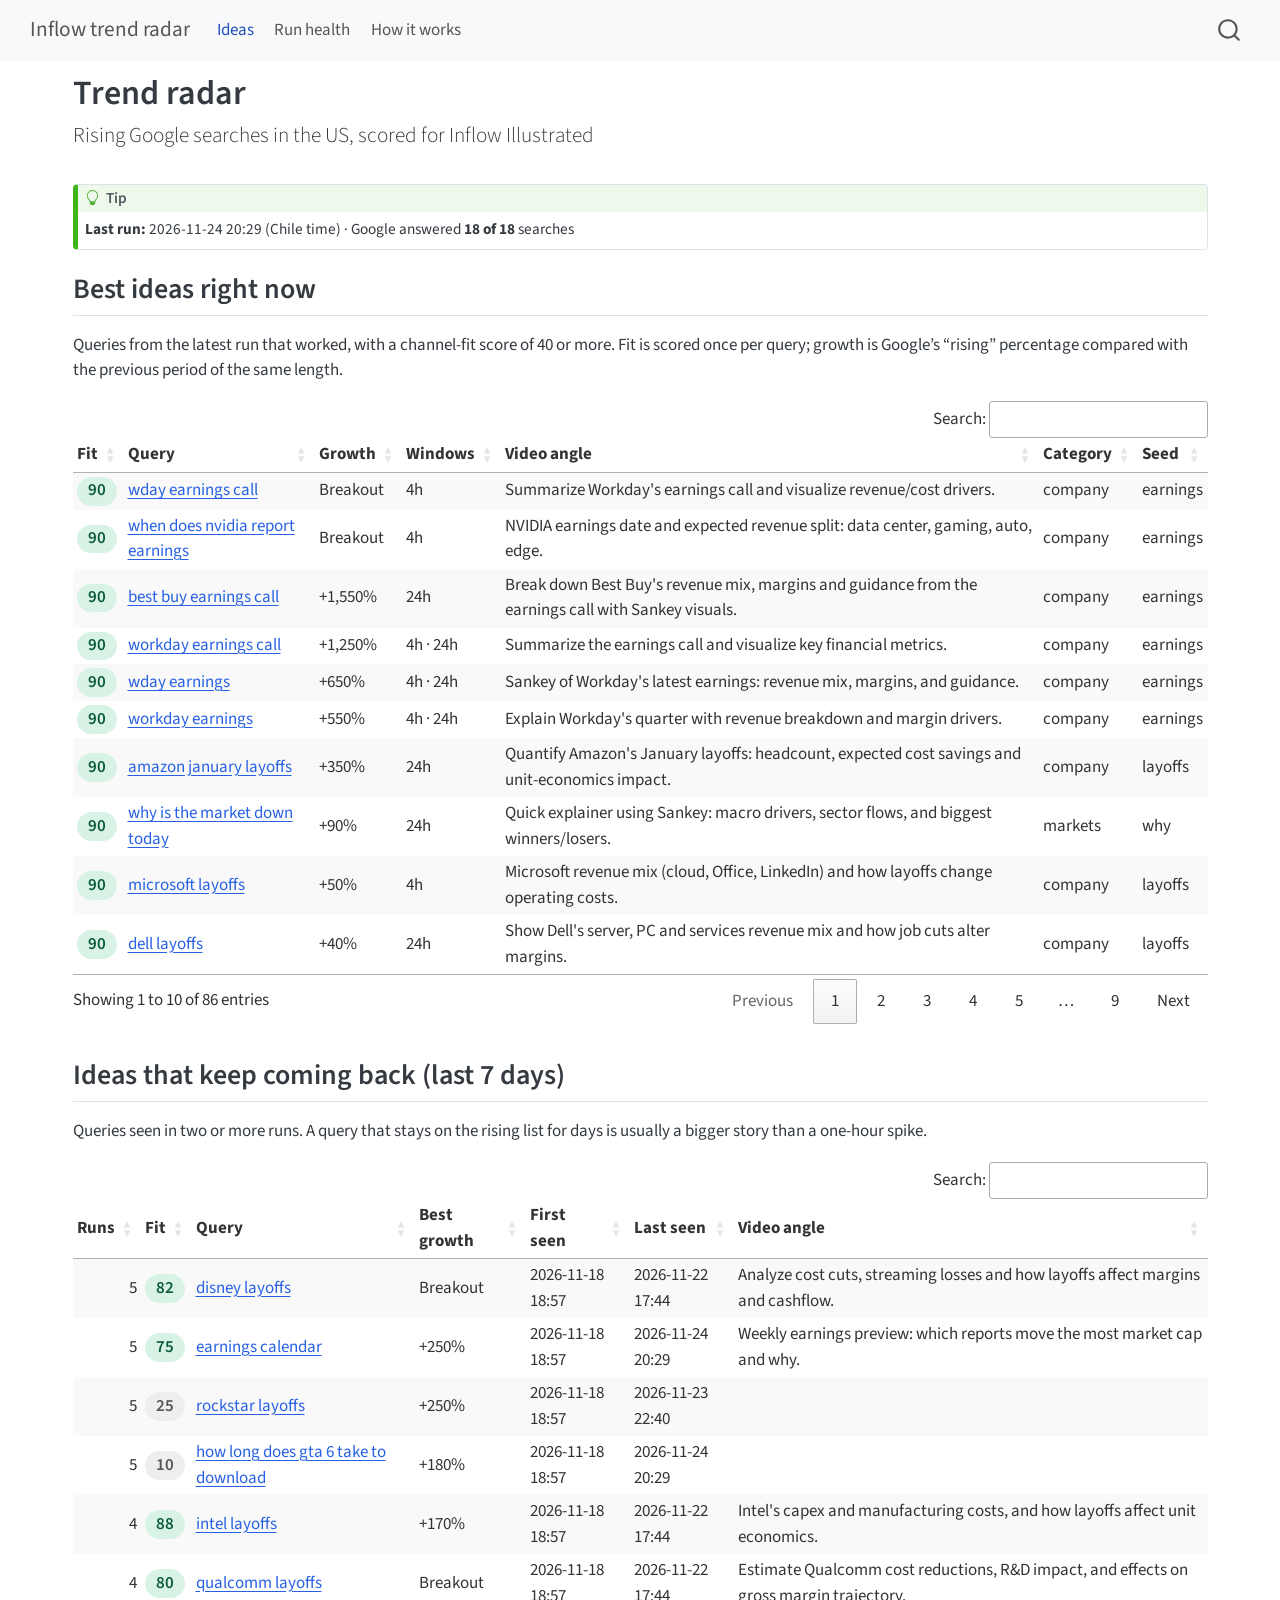
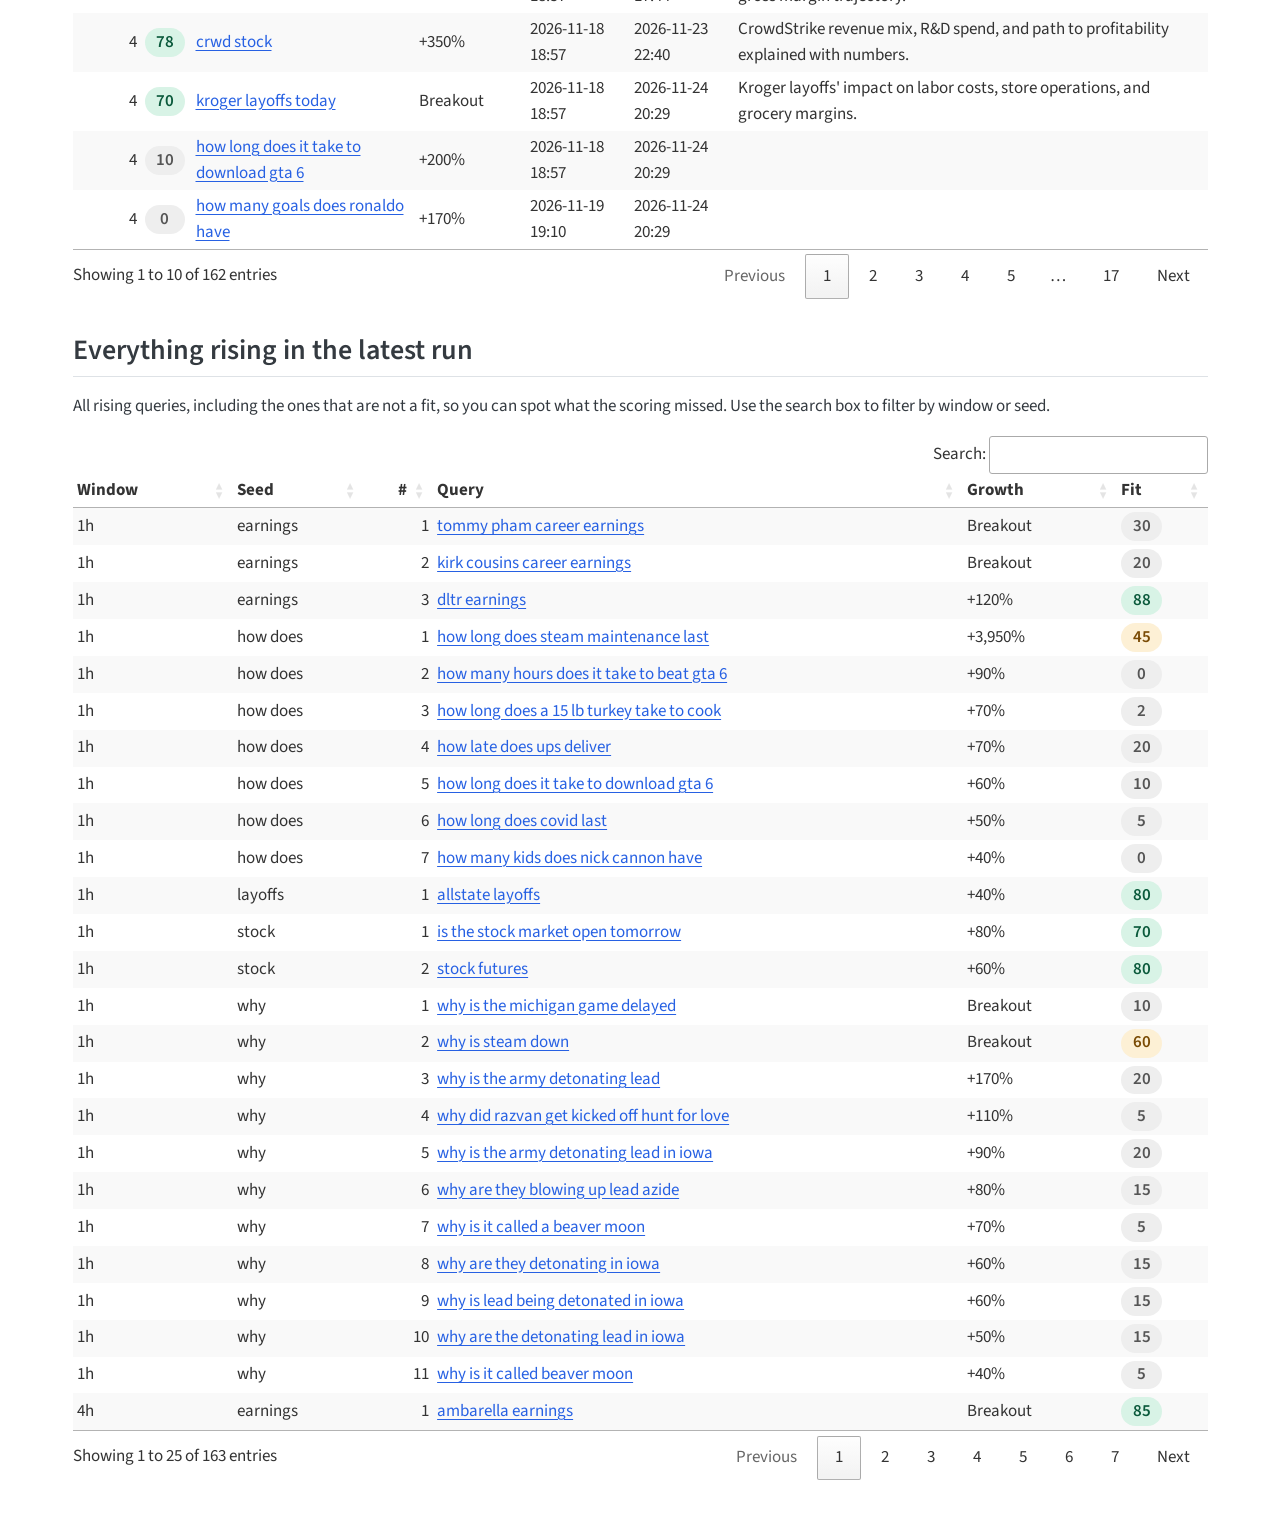
==== commit 542caed2: "Built site for gh-pages" ====
--- a/index.html
+++ b/index.html
@@ -163,17 +163,17 @@
 </header>
 
 
-<div class="callout callout-style-default callout-note callout-titled">
+<div class="callout callout-style-default callout-tip callout-titled">
 <div class="callout-header d-flex align-content-center">
 <div class="callout-icon-container">
 <i class="callout-icon"></i>
 </div>
 <div class="callout-title-container flex-fill">
-Note
+Tip
 </div>
 </div>
 <div class="callout-body-container callout-body">
-<p><strong>Last run:</strong> 2026-11-23 22:40 (Chile time) · Google answered <strong>17 of 18</strong> searches</p>
+<p><strong>Last run:</strong> 2026-11-24 20:29 (Chile time) · Google answered <strong>18 of 18</strong> searches</p>
 </div>
 </div>
 <section id="best-ideas-right-now" class="level2">
@@ -181,8 +181,8 @@
 <p>Queries from the latest run that worked, with a channel-fit score of 40 or more. Fit is scored once per query; growth is Google’s “rising” percentage compared with the previous period of the same length.</p>
 <div class="cell">
 <div class="cell-output-display">
-<div class="datatables html-widget html-fill-item" id="htmlwidget-4908a415b27c75f15a50" style="width:100%;height:auto;"></div>
-<script type="application/json" data-for="htmlwidget-4908a415b27c75f15a50">{"x":{"filter":"none","vertical":false,"data":[["<span class=\"fit fit-high\">94<\/span>","<span class=\"fit fit-high\">92<\/span>","<span class=\"fit fit-high\">92<\/span>","<span class=\"fit fit-high\">91<\/span>","<span class=\"fit fit-high\">90<\/span>","<span class=\"fit fit-high\">90<\/span>","<span class=\"fit fit-high\">90<\/span>","<span class=\"fit fit-high\">90<\/span>","<span class=\"fit fit-high\">90<\/span>","<span class=\"fit fit-high\">90<\/span>","<span class=\"fit fit-high\">90<\/span>","<span class=\"fit fit-high\">90<\/span>","<span class=\"fit fit-high\">90<\/span>","<span class=\"fit fit-high\">90<\/span>","<span class=\"fit fit-high\">90<\/span>","<span class=\"fit fit-high\">90<\/span>","<span class=\"fit fit-high\">90<\/span>","<span class=\"fit fit-high\">90<\/span>","<span class=\"fit fit-high\">90<\/span>","<span class=\"fit fit-high\">90<\/span>","<span class=\"fit fit-high\">90<\/span>","<span class=\"fit fit-high\">90<\/span>","<span class=\"fit fit-high\">90<\/span>","<span class=\"fit fit-high\">88<\/span>","<span class=\"fit fit-high\">88<\/span>","<span class=\"fit fit-high\">88<\/span>","<span class=\"fit fit-high\">88<\/span>","<span class=\"fit fit-high\">86<\/span>","<span class=\"fit fit-high\">86<\/span>","<span class=\"fit fit-high\">86<\/span>","<span class=\"fit fit-high\">85<\/span>","<span class=\"fit fit-high\">85<\/span>","<span class=\"fit fit-high\">85<\/span>","<span class=\"fit fit-high\">85<\/span>","<span class=\"fit fit-high\">85<\/span>","<span class=\"fit fit-high\">85<\/span>","<span class=\"fit fit-high\">85<\/span>","<span class=\"fit fit-high\">85<\/span>","<span class=\"fit fit-high\">85<\/span>","<span class=\"fit fit-high\">85<\/span>","<span class=\"fit fit-high\">85<\/span>","<span class=\"fit fit-high\">85<\/span>","<span class=\"fit fit-high\">85<\/span>","<span class=\"fit fit-high\">85<\/span>","<span class=\"fit fit-high\">85<\/span>","<span class=\"fit fit-high\">85<\/span>","<span class=\"fit fit-high\">85<\/span>","<span class=\"fit fit-high\">85<\/span>","<span class=\"fit fit-high\">82<\/span>","<span class=\"fit fit-high\">80<\/span>","<span class=\"fit fit-high\">80<\/span>","<span class=\"fit fit-high\">80<\/span>","<span class=\"fit fit-high\">80<\/span>","<span class=\"fit fit-high\">80<\/span>","<span class=\"fit fit-high\">80<\/span>","<span class=\"fit fit-high\">80<\/span>","<span class=\"fit fit-high\">80<\/span>","<span class=\"fit fit-high\">80<\/span>","<span class=\"fit fit-high\">80<\/span>","<span class=\"fit fit-high\">80<\/span>","<span class=\"fit fit-high\">80<\/span>","<span class=\"fit fit-high\">80<\/span>","<span class=\"fit fit-high\">78<\/span>","<span class=\"fit fit-high\">78<\/span>","<span class=\"fit fit-high\">75<\/span>","<span class=\"fit fit-high\">75<\/span>","<span class=\"fit fit-high\">75<\/span>","<span class=\"fit fit-high\">75<\/span>","<span class=\"fit fit-high\">75<\/span>","<span class=\"fit fit-high\">75<\/span>","<span class=\"fit fit-high\">75<\/span>","<span class=\"fit fit-high\">70<\/span>","<span class=\"fit fit-high\">70<\/span>","<span class=\"fit fit-high\">70<\/span>","<span class=\"fit fit-high\">70<\/span>","<span class=\"fit fit-high\">70<\/span>","<span class=\"fit fit-high\">70<\/span>","<span class=\"fit fit-high\">70<\/span>","<span class=\"fit fit-high\">70<\/span>","<span class=\"fit fit-mid\">65<\/span>","<span class=\"fit fit-mid\">65<\/span>","<span class=\"fit fit-mid\">65<\/span>","<span class=\"fit fit-mid\">65<\/span>","<span class=\"fit fit-mid\">60<\/span>","<span class=\"fit fit-mid\">60<\/span>","<span class=\"fit fit-mid\">60<\/span>","<span class=\"fit fit-mid\">60<\/span>","<span class=\"fit fit-mid\">60<\/span>","<span class=\"fit fit-mid\">60<\/span>","<span class=\"fit fit-mid\">60<\/span>","<span class=\"fit fit-mid\">60<\/span>","<span class=\"fit fit-mid\">60<\/span>","<span class=\"fit fit-mid\">60<\/span>","<span class=\"fit fit-mid\">60<\/span>","<span class=\"fit fit-mid\">55<\/span>","<span class=\"fit fit-mid\">55<\/span>","<span class=\"fit fit-mid\">50<\/span>","<span class=\"fit fit-mid\">45<\/span>","<span class=\"fit fit-mid\">45<\/span>","<span class=\"fit fit-mid\">40<\/span>","<span class=\"fit fit-mid\">40<\/span>","<span class=\"fit fit-mid\">40<\/span>"],["<a href=\"https://trends.google.com/trends/explore?q=nvda&amp;date=now%201-d&amp;geo=US&amp;hl=en-US\" target=\"_blank\" rel=\"noopener\">nvda<\/a>","<a href=\"https://trends.google.com/trends/explore?q=nvdia&amp;date=now%201-d&amp;geo=US&amp;hl=en-US\" target=\"_blank\" rel=\"noopener\">nvdia<\/a>","<a href=\"https://trends.google.com/trends/explore?q=nvidia%20stock&amp;date=now%201-d&amp;geo=US&amp;hl=en-US\" target=\"_blank\" rel=\"noopener\">nvidia stock<\/a>","<a href=\"https://trends.google.com/trends/explore?q=why%20is%20the%20market%20up%20today&amp;date=now%201-d&amp;geo=US&amp;hl=en-US\" target=\"_blank\" rel=\"noopener\">why is the market up today<\/a>","<a href=\"https://trends.google.com/trends/explore?q=avgo%20earnings%20date&amp;date=now%201-d&amp;geo=US&amp;hl=en-US\" target=\"_blank\" rel=\"noopener\">avgo earnings date<\/a>","<a href=\"https://trends.google.com/trends/explore?q=crowdstrike%20earnings%20call&amp;date=now%201-d&amp;geo=US&amp;hl=en-US\" target=\"_blank\" rel=\"noopener\">crowdstrike earnings call<\/a>","<a href=\"https://trends.google.com/trends/explore?q=hpe%20earnings%20call&amp;date=now%201-d&amp;geo=US&amp;hl=en-US\" target=\"_blank\" rel=\"noopener\">hpe earnings call<\/a>","<a href=\"https://trends.google.com/trends/explore?q=hpe%20q4%20earnings&amp;date=now%201-d&amp;geo=US&amp;hl=en-US\" target=\"_blank\" rel=\"noopener\">hpe q4 earnings<\/a>","<a href=\"https://trends.google.com/trends/explore?q=zm%20earnings&amp;date=now%201-d&amp;geo=US&amp;hl=en-US\" target=\"_blank\" rel=\"noopener\">zm earnings<\/a>","<a href=\"https://trends.google.com/trends/explore?q=zscaler%20earnings&amp;date=now%201-d&amp;geo=US&amp;hl=en-US\" target=\"_blank\" rel=\"noopener\">zscaler earnings<\/a>","<a href=\"https://trends.google.com/trends/explore?q=hpe%20earnings&amp;date=now%201-d&amp;geo=US&amp;hl=en-US\" target=\"_blank\" rel=\"noopener\">hpe earnings<\/a>","<a href=\"https://trends.google.com/trends/explore?q=crwd%20earnings&amp;date=now%201-d&amp;geo=US&amp;hl=en-US\" target=\"_blank\" rel=\"noopener\">crwd earnings<\/a>","<a href=\"https://trends.google.com/trends/explore?q=hpe%20earnings%20report&amp;date=now%201-d&amp;geo=US&amp;hl=en-US\" target=\"_blank\" rel=\"noopener\">hpe earnings report<\/a>","<a href=\"https://trends.google.com/trends/explore?q=zoom%20earnings&amp;date=now%201-d&amp;geo=US&amp;hl=en-US\" target=\"_blank\" rel=\"noopener\">zoom earnings<\/a>","<a href=\"https://trends.google.com/trends/explore?q=zoom%20earnings%20call&amp;date=now%204-H&amp;geo=US&amp;hl=en-US\" target=\"_blank\" rel=\"noopener\">zoom earnings call<\/a>","<a href=\"https://trends.google.com/trends/explore?q=nvdia%20stock&amp;date=now%201-d&amp;geo=US&amp;hl=en-US\" target=\"_blank\" rel=\"noopener\">nvdia stock<\/a>","<a href=\"https://trends.google.com/trends/explore?q=nividia%20stock&amp;date=now%201-d&amp;geo=US&amp;hl=en-US\" target=\"_blank\" rel=\"noopener\">nividia stock<\/a>","<a href=\"https://trends.google.com/trends/explore?q=nvida%20stock&amp;date=now%201-d&amp;geo=US&amp;hl=en-US\" target=\"_blank\" rel=\"noopener\">nvida stock<\/a>","<a href=\"https://trends.google.com/trends/explore?q=google%20layoffs&amp;date=now%201-d&amp;geo=US&amp;hl=en-US\" target=\"_blank\" rel=\"noopener\">google layoffs<\/a>","<a href=\"https://trends.google.com/trends/explore?q=nvda%20stock&amp;date=now%201-d&amp;geo=US&amp;hl=en-US\" target=\"_blank\" rel=\"noopener\">nvda stock<\/a>","<a href=\"https://trends.google.com/trends/explore?q=tsla%20stock&amp;date=now%201-d&amp;geo=US&amp;hl=en-US\" target=\"_blank\" rel=\"noopener\">tsla stock<\/a>","<a href=\"https://trends.google.com/trends/explore?q=how%20does%20vinted%20make%20money&amp;date=now%201-H&amp;geo=US&amp;hl=en-US\" target=\"_blank\" rel=\"noopener\">how does vinted make money<\/a>","<a href=\"https://trends.google.com/trends/explore?q=ibm%20layoffs&amp;date=now%204-H&amp;geo=US&amp;hl=en-US\" target=\"_blank\" rel=\"noopener\">ibm layoffs<\/a>","<a href=\"https://trends.google.com/trends/explore?q=nvidia%20earnings%20date&amp;date=now%201-H&amp;geo=US&amp;hl=en-US\" target=\"_blank\" rel=\"noopener\">nvidia earnings date<\/a>","<a href=\"https://trends.google.com/trends/explore?q=nvda%20earnings%20date&amp;date=now%201-d&amp;geo=US&amp;hl=en-US\" target=\"_blank\" rel=\"noopener\">nvda earnings date<\/a>","<a href=\"https://trends.google.com/trends/explore?q=nvidia&amp;date=now%201-d&amp;geo=US&amp;hl=en-US\" target=\"_blank\" rel=\"noopener\">nvidia<\/a>","<a href=\"https://trends.google.com/trends/explore?q=truist%20layoffs&amp;date=now%201-H&amp;geo=US&amp;hl=en-US\" target=\"_blank\" rel=\"noopener\">truist layoffs<\/a>","<a href=\"https://trends.google.com/trends/explore?q=comcast%20layoffs&amp;date=now%204-H&amp;geo=US&amp;hl=en-US\" target=\"_blank\" rel=\"noopener\">comcast layoffs<\/a>","<a href=\"https://trends.google.com/trends/explore?q=nvidia%20stock%20price%20chart&amp;date=now%201-d&amp;geo=US&amp;hl=en-US\" target=\"_blank\" rel=\"noopener\">nvidia stock price chart<\/a>","<a href=\"https://trends.google.com/trends/explore?q=when%20is%20nvidia%20earnings&amp;date=now%204-H&amp;geo=US&amp;hl=en-US\" target=\"_blank\" rel=\"noopener\">when is nvidia earnings<\/a>","<a href=\"https://trends.google.com/trends/explore?q=charter%20communications%20layoffs&amp;date=now%201-d&amp;geo=US&amp;hl=en-US\" target=\"_blank\" rel=\"noopener\">charter communications layoffs<\/a>","<a href=\"https://trends.google.com/trends/explore?q=dltr%20earnings%20date%20november%2024&amp;date=now%204-H&amp;geo=US&amp;hl=en-US\" target=\"_blank\" rel=\"noopener\">dltr earnings date november 24<\/a>","<a href=\"https://trends.google.com/trends/explore?q=mrvl%20earnings%20date&amp;date=now%201-d&amp;geo=US&amp;hl=en-US\" target=\"_blank\" rel=\"noopener\">mrvl earnings date<\/a>","<a href=\"https://trends.google.com/trends/explore?q=pnc%20layoffs&amp;date=now%201-d&amp;geo=US&amp;hl=en-US\" target=\"_blank\" rel=\"noopener\">pnc layoffs<\/a>","<a href=\"https://trends.google.com/trends/explore?q=hpe%20earnings%20date&amp;date=now%201-d&amp;geo=US&amp;hl=en-US\" target=\"_blank\" rel=\"noopener\">hpe earnings date<\/a>","<a href=\"https://trends.google.com/trends/explore?q=crowdstrike%20earnings&amp;date=now%201-d&amp;geo=US&amp;hl=en-US\" target=\"_blank\" rel=\"noopener\">crowdstrike earnings<\/a>","<a href=\"https://trends.google.com/trends/explore?q=agilent%20earnings&amp;date=now%201-d&amp;geo=US&amp;hl=en-US\" target=\"_blank\" rel=\"noopener\">agilent earnings<\/a>","<a href=\"https://trends.google.com/trends/explore?q=dell%20earnings&amp;date=now%201-d&amp;geo=US&amp;hl=en-US\" target=\"_blank\" rel=\"noopener\">dell earnings<\/a>","<a href=\"https://trends.google.com/trends/explore?q=verizon%20layoffs%202026&amp;date=now%201-d&amp;geo=US&amp;hl=en-US\" target=\"_blank\" rel=\"noopener\">verizon layoffs 2026<\/a>","<a href=\"https://trends.google.com/trends/explore?q=crowdstrike%20stock&amp;date=now%201-d&amp;geo=US&amp;hl=en-US\" target=\"_blank\" rel=\"noopener\">crowdstrike stock<\/a>","<a href=\"https://trends.google.com/trends/explore?q=zscaler%20stock&amp;date=now%201-d&amp;geo=US&amp;hl=en-US\" target=\"_blank\" rel=\"noopener\">zscaler stock<\/a>","<a href=\"https://trends.google.com/trends/explore?q=nvidia%20stock%20price%20today&amp;date=now%201-d&amp;geo=US&amp;hl=en-US\" target=\"_blank\" rel=\"noopener\">nvidia stock price today<\/a>","<a href=\"https://trends.google.com/trends/explore?q=hpe%20stock&amp;date=now%201-d&amp;geo=US&amp;hl=en-US\" target=\"_blank\" rel=\"noopener\">hpe stock<\/a>","<a href=\"https://trends.google.com/trends/explore?q=nvidia%20layoffs&amp;date=now%201-d&amp;geo=US&amp;hl=en-US\" target=\"_blank\" rel=\"noopener\">nvidia layoffs<\/a>","<a href=\"https://trends.google.com/trends/explore?q=nvda%20stock%20price&amp;date=now%201-d&amp;geo=US&amp;hl=en-US\" target=\"_blank\" rel=\"noopener\">nvda stock price<\/a>","<a href=\"https://trends.google.com/trends/explore?q=wells%20fargo%20layoffs&amp;date=now%204-H&amp;geo=US&amp;hl=en-US\" target=\"_blank\" rel=\"noopener\">wells fargo layoffs<\/a>","<a href=\"https://trends.google.com/trends/explore?q=jensen%20huang%20nvidia%20stock&amp;date=now%201-H&amp;geo=US&amp;hl=en-US\" target=\"_blank\" rel=\"noopener\">jensen huang nvidia stock<\/a>","<a href=\"https://trends.google.com/trends/explore?q=samsung%20stock&amp;date=now%201-H&amp;geo=US&amp;hl=en-US\" target=\"_blank\" rel=\"noopener\">samsung stock<\/a>","<a href=\"https://trends.google.com/trends/explore?q=is%20children%27s%20place%20going%20bankrupt&amp;date=now%201-d&amp;geo=US&amp;hl=en-US\" target=\"_blank\" rel=\"noopener\">is children's place going bankrupt<\/a>","<a href=\"https://trends.google.com/trends/explore?q=allstate%20layoffs&amp;date=now%201-H&amp;geo=US&amp;hl=en-US\" target=\"_blank\" rel=\"noopener\">allstate layoffs<\/a>","<a href=\"https://trends.google.com/trends/explore?q=bed%20bath%20and%20beyond%20bankrupt&amp;date=now%201-d&amp;geo=US&amp;hl=en-US\" target=\"_blank\" rel=\"noopener\">bed bath and beyond bankrupt<\/a>","<a href=\"https://trends.google.com/trends/explore?q=comcast%20layoffs%202026&amp;date=now%204-H&amp;geo=US&amp;hl=en-US\" target=\"_blank\" rel=\"noopener\">comcast layoffs 2026<\/a>","<a href=\"https://trends.google.com/trends/explore?q=crowdstrike%20earnings%20date&amp;date=now%201-d&amp;geo=US&amp;hl=en-US\" target=\"_blank\" rel=\"noopener\">crowdstrike earnings date<\/a>","<a href=\"https://trends.google.com/trends/explore?q=amd%20earnings%20date&amp;date=now%201-d&amp;geo=US&amp;hl=en-US\" target=\"_blank\" rel=\"noopener\">amd earnings date<\/a>","<a href=\"https://trends.google.com/trends/explore?q=crwd%20earnings%20date&amp;date=now%201-d&amp;geo=US&amp;hl=en-US\" target=\"_blank\" rel=\"noopener\">crwd earnings date<\/a>","<a href=\"https://trends.google.com/trends/explore?q=stock%20market%20futures&amp;date=now%204-H&amp;geo=US&amp;hl=en-US\" target=\"_blank\" rel=\"noopener\">stock market futures<\/a>","<a href=\"https://trends.google.com/trends/explore?q=stock%20futures&amp;date=now%204-H&amp;geo=US&amp;hl=en-US\" target=\"_blank\" rel=\"noopener\">stock futures<\/a>","<a href=\"https://trends.google.com/trends/explore?q=nvidea%20stock&amp;date=now%201-d&amp;geo=US&amp;hl=en-US\" target=\"_blank\" rel=\"noopener\">nvidea stock<\/a>","<a href=\"https://trends.google.com/trends/explore?q=fidelity%20layoffs&amp;date=now%201-d&amp;geo=US&amp;hl=en-US\" target=\"_blank\" rel=\"noopener\">fidelity layoffs<\/a>","<a href=\"https://trends.google.com/trends/explore?q=kospi&amp;date=now%201-H&amp;geo=US&amp;hl=en-US\" target=\"_blank\" rel=\"noopener\">kospi<\/a>","<a href=\"https://trends.google.com/trends/explore?q=kroger%20layoffs&amp;date=now%201-H&amp;geo=US&amp;hl=en-US\" target=\"_blank\" rel=\"noopener\">kroger layoffs<\/a>","<a href=\"https://trends.google.com/trends/explore?q=schd%20stock&amp;date=now%201-H&amp;geo=US&amp;hl=en-US\" target=\"_blank\" rel=\"noopener\">schd stock<\/a>","<a href=\"https://trends.google.com/trends/explore?q=optum%20layoffs&amp;date=now%204-H&amp;geo=US&amp;hl=en-US\" target=\"_blank\" rel=\"noopener\">optum layoffs<\/a>","<a href=\"https://trends.google.com/trends/explore?q=crwd%20stock&amp;date=now%201-d&amp;geo=US&amp;hl=en-US\" target=\"_blank\" rel=\"noopener\">crwd stock<\/a>","<a href=\"https://trends.google.com/trends/explore?q=devin%20booker%20career%20earnings&amp;date=now%201-H&amp;geo=US&amp;hl=en-US\" target=\"_blank\" rel=\"noopener\">devin booker career earnings<\/a>","<a href=\"https://trends.google.com/trends/explore?q=google%20layoffs%20today&amp;date=now%201-d&amp;geo=US&amp;hl=en-US\" target=\"_blank\" rel=\"noopener\">google layoffs today<\/a>","<a href=\"https://trends.google.com/trends/explore?q=dell%20earnings%20date&amp;date=now%201-d&amp;geo=US&amp;hl=en-US\" target=\"_blank\" rel=\"noopener\">dell earnings date<\/a>","<a href=\"https://trends.google.com/trends/explore?q=allstate%20layoffs%202026&amp;date=now%201-d&amp;geo=US&amp;hl=en-US\" target=\"_blank\" rel=\"noopener\">allstate layoffs 2026<\/a>","<a href=\"https://trends.google.com/trends/explore?q=kospi%20stock&amp;date=now%201-H&amp;geo=US&amp;hl=en-US\" target=\"_blank\" rel=\"noopener\">kospi stock<\/a>","<a href=\"https://trends.google.com/trends/explore?q=cigna%20layoffs&amp;date=now%201-d&amp;geo=US&amp;hl=en-US\" target=\"_blank\" rel=\"noopener\">cigna layoffs<\/a>","<a href=\"https://trends.google.com/trends/explore?q=earnings%20calendar&amp;date=now%201-H&amp;geo=US&amp;hl=en-US\" target=\"_blank\" rel=\"noopener\">earnings calendar<\/a>","<a href=\"https://trends.google.com/trends/explore?q=crowdstrike%20layoffs&amp;date=now%201-d&amp;geo=US&amp;hl=en-US\" target=\"_blank\" rel=\"noopener\">crowdstrike layoffs<\/a>","<a href=\"https://trends.google.com/trends/explore?q=draymond%20green%20career%20earnings&amp;date=now%204-H&amp;geo=US&amp;hl=en-US\" target=\"_blank\" rel=\"noopener\">draymond green career earnings<\/a>","<a href=\"https://trends.google.com/trends/explore?q=home%20alone%202%20gross%20earnings&amp;date=now%201-H&amp;geo=US&amp;hl=en-US\" target=\"_blank\" rel=\"noopener\">home alone 2 gross earnings<\/a>","<a href=\"https://trends.google.com/trends/explore?q=nelly%20korda%20lpga%20career%20earnings&amp;date=now%201-d&amp;geo=US&amp;hl=en-US\" target=\"_blank\" rel=\"noopener\">nelly korda lpga career earnings<\/a>","<a href=\"https://trends.google.com/trends/explore?q=dow%20jones&amp;date=now%201-d&amp;geo=US&amp;hl=en-US\" target=\"_blank\" rel=\"noopener\">dow jones<\/a>","<a href=\"https://trends.google.com/trends/explore?q=nasdaq%20today&amp;date=now%201-d&amp;geo=US&amp;hl=en-US\" target=\"_blank\" rel=\"noopener\">nasdaq today<\/a>","<a href=\"https://trends.google.com/trends/explore?q=kroger%20layoffs%202026&amp;date=now%204-H&amp;geo=US&amp;hl=en-US\" target=\"_blank\" rel=\"noopener\">kroger layoffs 2026<\/a>","<a href=\"https://trends.google.com/trends/explore?q=how%20long%20does%20amazon%20black%20friday%20last&amp;date=now%201-H&amp;geo=US&amp;hl=en-US\" target=\"_blank\" rel=\"noopener\">how long does amazon black friday last<\/a>","<a href=\"https://trends.google.com/trends/explore?q=did%20kfc%20go%20bankrupt&amp;date=now%201-d&amp;geo=US&amp;hl=en-US\" target=\"_blank\" rel=\"noopener\">did kfc go bankrupt<\/a>","<a href=\"https://trends.google.com/trends/explore?q=why%20is%20the%20stock%20market%20up%20today&amp;date=now%201-d&amp;geo=US&amp;hl=en-US\" target=\"_blank\" rel=\"noopener\">why is the stock market up today<\/a>","<a href=\"https://trends.google.com/trends/explore?q=google%20india%20layoffs&amp;date=now%201-d&amp;geo=US&amp;hl=en-US\" target=\"_blank\" rel=\"noopener\">google india layoffs<\/a>","<a href=\"https://trends.google.com/trends/explore?q=nvda%20stock%20price%20today&amp;date=now%201-d&amp;geo=US&amp;hl=en-US\" target=\"_blank\" rel=\"noopener\">nvda stock price today<\/a>","<a href=\"https://trends.google.com/trends/explore?q=aes%20layoffs&amp;date=now%201-d&amp;geo=US&amp;hl=en-US\" target=\"_blank\" rel=\"noopener\">aes layoffs<\/a>","<a href=\"https://trends.google.com/trends/explore?q=amazon%20layoffs%20january%202027&amp;date=now%201-d&amp;geo=US&amp;hl=en-US\" target=\"_blank\" rel=\"noopener\">amazon layoffs january 2027<\/a>","<a href=\"https://trends.google.com/trends/explore?q=is%20crumbl%20going%20bankrupt&amp;date=now%201-d&amp;geo=US&amp;hl=en-US\" target=\"_blank\" rel=\"noopener\">is crumbl going bankrupt<\/a>","<a href=\"https://trends.google.com/trends/explore?q=state%20farm%20layoffs&amp;date=now%201-d&amp;geo=US&amp;hl=en-US\" target=\"_blank\" rel=\"noopener\">state farm layoffs<\/a>","<a href=\"https://trends.google.com/trends/explore?q=why%20did%20nvidia%20reinstate%20jensen%20huang&amp;date=now%201-d&amp;geo=US&amp;hl=en-US\" target=\"_blank\" rel=\"noopener\">why did nvidia reinstate jensen huang<\/a>","<a href=\"https://trends.google.com/trends/explore?q=dow%20jones%20stock%20markets&amp;date=now%201-d&amp;geo=US&amp;hl=en-US\" target=\"_blank\" rel=\"noopener\">dow jones stock markets<\/a>","<a href=\"https://trends.google.com/trends/explore?q=why%20did%20jensen%20huang%20resign&amp;date=now%201-d&amp;geo=US&amp;hl=en-US\" target=\"_blank\" rel=\"noopener\">why did jensen huang resign<\/a>","<a href=\"https://trends.google.com/trends/explore?q=spcx%20stock&amp;date=now%201-d&amp;geo=US&amp;hl=en-US\" target=\"_blank\" rel=\"noopener\">spcx stock<\/a>","<a href=\"https://trends.google.com/trends/explore?q=nbis%20stock&amp;date=now%201-d&amp;geo=US&amp;hl=en-US\" target=\"_blank\" rel=\"noopener\">nbis stock<\/a>","<a href=\"https://trends.google.com/trends/explore?q=daniel%20jones%20career%20earnings&amp;date=now%201-H&amp;geo=US&amp;hl=en-US\" target=\"_blank\" rel=\"noopener\">daniel jones career earnings<\/a>","<a href=\"https://trends.google.com/trends/explore?q=is%20turning%20point%20usa%20going%20bankrupt&amp;date=now%204-H&amp;geo=US&amp;hl=en-US\" target=\"_blank\" rel=\"noopener\">is turning point usa going bankrupt<\/a>","<a href=\"https://trends.google.com/trends/explore?q=why%20is%20monday%20night%20football%20not%20on%20abc%20tonight&amp;date=now%201-H&amp;geo=US&amp;hl=en-US\" target=\"_blank\" rel=\"noopener\">why is monday night football not on abc tonight<\/a>","<a href=\"https://trends.google.com/trends/explore?q=did%20trump%20buy%20nvidia%20stock&amp;date=now%201-H&amp;geo=US&amp;hl=en-US\" target=\"_blank\" rel=\"noopener\">did trump buy nvidia stock<\/a>","<a href=\"https://trends.google.com/trends/explore?q=trent%20williams%20career%20earnings&amp;date=now%201-d&amp;geo=US&amp;hl=en-US\" target=\"_blank\" rel=\"noopener\">trent williams career earnings<\/a>","<a href=\"https://trends.google.com/trends/explore?q=how%20much%20nvidia%20stock%20does%20trump%20own&amp;date=now%201-d&amp;geo=US&amp;hl=en-US\" target=\"_blank\" rel=\"noopener\">how much nvidia stock does trump own<\/a>","<a href=\"https://trends.google.com/trends/explore?q=spcx&amp;date=now%201-d&amp;geo=US&amp;hl=en-US\" target=\"_blank\" rel=\"noopener\">spcx<\/a>","<a href=\"https://trends.google.com/trends/explore?q=cia%20layoffs&amp;date=now%201-d&amp;geo=US&amp;hl=en-US\" target=\"_blank\" rel=\"noopener\">cia layoffs<\/a>","<a href=\"https://trends.google.com/trends/explore?q=why%20is%20lsu%20getting%20kicked%20out%20of%20sec&amp;date=now%201-H&amp;geo=US&amp;hl=en-US\" target=\"_blank\" rel=\"noopener\">why is lsu getting kicked out of sec<\/a>","<a href=\"https://trends.google.com/trends/explore?q=why%20is%20lsu%20in%20trouble&amp;date=now%201-H&amp;geo=US&amp;hl=en-US\" target=\"_blank\" rel=\"noopener\">why is lsu in trouble<\/a>"],["+200%","+250%","+170%","+1,550%","Breakout","Breakout","Breakout","Breakout","Breakout","Breakout","+2,600%","+2,050%","+850%","+700%","+350%","+300%","+250%","+250%","+200%","+200%","+120%","+110%","+60%","Breakout","+200%","+170%","+90%","+150%","+150%","+110%","Breakout","Breakout","Breakout","Breakout","+1,650%","+1,250%","+1,200%","+350%","+300%","+200%","+200%","+170%","+160%","+160%","+130%","+70%","+60%","+50%","+180%","Breakout","Breakout","Breakout","Breakout","+550%","+550%","+450%","+350%","+180%","+140%","+120%","+80%","+40%","Breakout","+250%","Breakout","Breakout","+650%","+160%","+120%","+110%","+60%","Breakout","Breakout","Breakout","Breakout","+300%","+250%","+120%","+100%","Breakout","+1,150%","+1,000%","+140%","Breakout","Breakout","Breakout","Breakout","+1,350%","+600%","+300%","+140%","+110%","+90%","+60%","+190%","+40%","Breakout","+2,050%","+130%","Breakout","+100%","+50%"],["24h","24h","24h","24h","24h","24h","24h","24h","24h","24h","24h","24h","24h","24h","4h","24h","24h","24h","24h","24h","24h","1h","4h","1h","24h","24h","1h · 4h · 24h","4h","24h","4h","24h","4h · 24h","24h","24h","24h","24h","24h","24h","24h","24h","24h","24h","4h · 24h","24h","24h","4h","1h","1h","24h","1h · 24h","24h","4h","4h · 24h","24h","24h","4h","4h","24h","24h","1h","1h","1h","4h","24h","1h · 4h","24h","24h","24h","1h","24h","1h","24h","4h","1h · 4h · 24h","24h","24h","24h","4h","1h","24h","24h","24h","24h","24h","24h","24h","24h","24h","24h","24h","24h","24h","1h","4h","1h","1h","24h","24h","24h","24h","1h","1h"],["Explain NVIDIA's revenue streams, AI demand, and how that translates to market cap growth.","How NVIDIA makes money today: gaming, data center, software, margins and growth drivers.","Sankey of NVIDIA revenue by segment, margins, and how earnings drive valuation moves.","Explain today's market rally: leading sectors, driving news, and top winners/losers.","Preview Broadcom's earnings date and key revenue drivers across chips and software.","Highlight CrowdStrike's earnings call takeaways: ARR, churn, and margin trajectory.","Summarize HPE's earnings call: segment performance, margins and capital allocation decisions.","Analyze HPE Q4 results: revenue, operating income and segment trends.","Analyze Zoom's earnings: revenue drivers, margin trends and forward guidance implications.","Break down Zscaler's earnings: ARR growth, margins and cloud security market trends.","Explain HPE's latest earnings: revenue drivers, margins and product/service breakdowns.","Break down CrowdStrike's earnings: subscription growth, margins and growth investments.","Walk through HPE's earnings report: revenue breakdown, costs and free cash flow implications.","Explain Zoom's earnings results, revenue mix and how product changes affect profitability.","Summarize Zoom's earnings call: revenue growth, margins, and guidance highlights for investors.","Break down Nvidia’s revenue and profit drivers (data center, gaming, automotive) with Sankey diagrams.","Show Nvidia's revenue sources and margin dynamics behind recent stock moves.","Break down Nvidia's revenue mix (data center vs gaming) and stock drivers.","Alphabet Sankey: ad revenue, cloud growth, and how layoffs shift spend and margins.","Explain Nvidia's financials: revenue mix, margins, and growth drivers with Sankey diagrams.","Tesla's revenue and margin drivers: vehicle mix, regulatory credits, and energy/storage businesses.","How Vinted makes money: fees, payment flows, premium services and seller economics (Sankey diagram).","Explain IBM's cost-cutting: payroll reductions, restructuring savings, and impact on services revenue and margins.","Preview NVIDIA's revenue segmentation, data-center demand, and margin expectations.","Report timing and what numbers (revenue, data-center growth) will move the stock most.","Break down NVIDIA's business mix (data center, gaming, auto) and cash/profit flow.","Map Truist's business lines and show where headcount cuts aim to save money.","Map Comcast's cable, broadband, and streaming revenue, and cost savings from layoffs.","Overlay Nvidia price chart with revenue, margins and AI product milestones to explain moves.","Preview Nvidia's next report: revenue by segment and AI demand sensitivity.","Show Charter's revenue mix (broadband, video), subscriber trends, margins, and why layoffs cut costs.","Preview DLTR's upcoming earnings and key metrics to watch for revenue and margin trends.","Note Marvell's earnings date and key semiconductor demand metrics to watch.","PNC layoffs: bank cost-cutting, efficiency ratios, and impact on branch operations and profits.","Flag HPE's earnings date and preview revenue and margin items worth watching.","Break down CrowdStrike's latest quarter: revenue growth, margins and cash flow implications.","Summarize Agilent's earnings: instrument sales, services and margin trends impacting profits.","Break down Dell's earnings: PC vs infrastructure revenue and enterprise services margins.","Explain Verizon's layoffs, severance costs and the impact on capex plans.","Analyze CrowdStrike's subscription revenue, customer acquisition economics, and valuation drivers.","Sankey of Zscaler's revenue, costs and cash flow; what to watch in earnings.","Explain today's Nvidia price move via recent revenue drivers and analyst expectations using Sankeys.","Summarize HPE's stock drivers, revenue mix and how product/service shifts affect margins.","Break down Nvidia's workforce adjustments and implications for R&amp;D and margins.","What’s moving NVDA price today: earnings, guidance, and positioning explained with numbers.","Wells Fargo layoffs: expected expense reductions, branch footprint change, and profit impact.","Explore how Jensen Huang's leadership relates to NVIDIA's revenue growth and market value.","Break down Samsung's revenue mix, semiconductor exposure and how that informs stock moves.","Assess The Children's Place's balance sheet, liquidity, and bankruptcy likelihood indicators.","Allstate layoffs explained: cost savings, underwriting vs. operating expense trade-offs.","Explain bankruptcy mechanics, creditor classes, store closures and value recovery prospects.","Comcast layoffs' expected savings, OIBDA impact, and content vs distribution tradeoffs.","Earnings date preview: what CRWD needs to show on ARR, churn, and margins.","AMD earnings date and the revenue metrics investors should watch (CPUs, GPUs, datacenter).","When CRWD reports and the metrics investors should watch: ARR and retention.","What stock futures tell us about today's open and implied market-cap moves.","How stock futures work and their influence on pre-market pricing and risk.","Clarify the company/ticker, valuation drivers and risks behind NVDA stock moves.","Quantify Fidelity layoffs and implications for product costs and AUM growth.","Explain what the KOSPI measures, major sector weightings and recent market drivers.","Show Kroger's labor cuts vs. inflation: store costs, margins and labor productivity.","Explain SCHD's dividend strategy, top holdings, yield and portfolio role.","Break down how Optum layoffs affect UnitedHealth's operating costs, margins, and guidance.","CrowdStrike revenue mix, R&amp;D spend, and path to profitability explained with numbers.","Compile Booker's NBA salaries, endorsements and estimated cumulative career earnings timeline.","Summarize Google's layoffs and quantify expected operating cost reductions and strategic shifts.","Preview Dell's upcoming earnings: revenue mix, server/PC trends and margin drivers.","Contextualize 2026 layoffs: long-term cost trajectory and reserve/underwriting impacts.","What moved the KOSPI: major companies, sector contributions and market-cap changes.","Assess Cigna's layoffs: claimed savings, potential service impacts, and insured cost implications.","Weekly earnings preview: which reports move the most market cap and why.","Assess how CrowdStrike's layoffs change operating expense trajectory and growth runway.","Detail Green's NBA contracts, playoff bonuses and estimated total career earnings.","Break down the film's box office gross versus likely production and marketing costs.","Chart Korda's LPGA prize money, sponsorships and cumulative career earnings progress.","Break down the Dow's components and how each contributes to price moves.","Today’s Nasdaq movers and their earnings/valuation impacts visualized with Sankeys.","Explain Kroger's cost structure and why grocers use layoffs, automation, or store closures.","Show how Amazon's Black Friday window affects quarterly sales, promotions and fulfillment costs.","Did KFC go bankrupt? Explain franchising, royalties, and Yum! Brands' corporate finances.","Quick Sankey of sector money flows driving today's rally and macro drivers behind moves.","Explain drivers behind Google India's layoffs and local cost-structure effects.","Contextualize today's NVDA price moves with recent earnings and semiconductor demand trends.","Analyze AES layoffs' impact on operating costs and investment in generation assets.","If planned, model cost savings versus potential lost revenue from Amazon layoffs.","Assess Crumbl's franchise model, cash flow pressure, and bankruptcy signals versus alternatives.","Examine the financial rationale for State Farm layoffs and expected cost savings.","Explain governance and financial reasons that could lead to a CEO reinstatement at NVIDIA.","Explain Dow composition, sector weights, and how price-weighting affects moves.","If a CEO departure occurred, how Nvidia's valuation, strategy and succession options would be affected.","Who/what is SPCX, revenue model and valuation considerations for investors.","NBIS stock: recent performance, earnings expectations and key financial metrics.","Explain Daniel Jones' NFL contract earnings and signing-bonus structure to date.","Examine Turning Point USA's funding, expenses and bankruptcy plausibility without speculation.","Explain how broadcast rights, network deals and ad revenue determine who airs MNF.","Check public filings and discuss how large individual purchases affect market perception.","Break down Trent Williams' contract history, guarantees and cumulative earnings.","Review public disclosures to quantify any NVDA holdings and market implications if present.","If SPCX is a ticker/SPAC, explain identity, holdings and investor implications.","Explore whether intelligence staffing shifts reflect broader budget reallocations and priorities.","If true, model the financial impact on LSU and SEC revenue sharing and TV deals.","Outline potential sanctions' effects on revenue, donor funding and conference payouts."],["company","company","company","markets","company","company","company","company","company","company","company","company","company","company","company","company","company","company","company","company","company","company","company","company","company","company","company","company","markets","company","company","company","company","company","company","company","company","company","company","company","company","company","company","company","company","company","company","company","company","company","company","company","company","company","company","markets","markets","markets","company","markets","company","markets","company","company","personal_finance","company","company","company","markets","company","markets","company","personal_finance","industry","personal_finance","markets","markets","company","company","company","markets","company","markets","company","company","company","company","company","markets","company","company","company","personal_finance","company","industry","markets","personal_finance","markets","company","government_finance","industry","industry"],["stock","stock","stock","why","earnings","earnings","earnings","earnings","earnings","earnings","earnings","earnings","earnings","earnings","earnings","stock","stock","stock","layoffs","stock","stock","how does","layoffs","earnings","earnings","stock","layoffs","layoffs","stock","earnings","layoffs","earnings","earnings","layoffs","earnings","earnings","earnings","earnings","layoffs","stock","stock","stock","stock","layoffs","stock","layoffs","stock","stock","bankrupt","layoffs","bankrupt","layoffs","earnings","earnings","earnings","stock","stock","stock","layoffs","stock","layoffs","stock","layoffs","stock","earnings","layoffs","earnings","layoffs","stock","layoffs","earnings","layoffs","earnings","earnings","earnings","stock","stock","layoffs","how does","bankrupt","why","layoffs","stock","layoffs","layoffs","bankrupt","layoffs","why","stock","why","stock","stock","earnings","bankrupt","why","stock","earnings","how does","stock","layoffs","why","why"]],"container":"<table class=\"compact stripe hover\">\n  <thead>\n    <tr>\n      <th>Fit<\/th>\n      <th>Query<\/th>\n      <th>Growth<\/th>\n      <th>Windows<\/th>\n      <th>Video angle<\/th>\n      <th>Category<\/th>\n      <th>Seed<\/th>\n    <\/tr>\n  <\/thead>\n<\/table>","options":{"pageLength":10,"order":[],"autoWidth":false,"scrollX":true,"dom":"ftip","columnDefs":[{"name":"Fit","targets":0},{"name":"Query","targets":1},{"name":"Growth","targets":2},{"name":"Windows","targets":3},{"name":"Video angle","targets":4},{"name":"Category","targets":5},{"name":"Seed","targets":6}],"orderClasses":false}},"evals":[],"jsHooks":[]}</script>
+<div class="datatables html-widget html-fill-item" id="htmlwidget-1682a4558f8ffd5019c8" style="width:100%;height:auto;"></div>
+<script type="application/json" data-for="htmlwidget-1682a4558f8ffd5019c8">{"x":{"filter":"none","vertical":false,"data":[["<span class=\"fit fit-high\">90<\/span>","<span class=\"fit fit-high\">90<\/span>","<span class=\"fit fit-high\">90<\/span>","<span class=\"fit fit-high\">90<\/span>","<span class=\"fit fit-high\">90<\/span>","<span class=\"fit fit-high\">90<\/span>","<span class=\"fit fit-high\">90<\/span>","<span class=\"fit fit-high\">90<\/span>","<span class=\"fit fit-high\">90<\/span>","<span class=\"fit fit-high\">90<\/span>","<span class=\"fit fit-high\">89<\/span>","<span class=\"fit fit-high\">88<\/span>","<span class=\"fit fit-high\">88<\/span>","<span class=\"fit fit-high\">88<\/span>","<span class=\"fit fit-high\">88<\/span>","<span class=\"fit fit-high\">88<\/span>","<span class=\"fit fit-high\">86<\/span>","<span class=\"fit fit-high\">86<\/span>","<span class=\"fit fit-high\">85<\/span>","<span class=\"fit fit-high\">85<\/span>","<span class=\"fit fit-high\">85<\/span>","<span class=\"fit fit-high\">85<\/span>","<span class=\"fit fit-high\">85<\/span>","<span class=\"fit fit-high\">85<\/span>","<span class=\"fit fit-high\">85<\/span>","<span class=\"fit fit-high\">85<\/span>","<span class=\"fit fit-high\">85<\/span>","<span class=\"fit fit-high\">85<\/span>","<span class=\"fit fit-high\">85<\/span>","<span class=\"fit fit-high\">85<\/span>","<span class=\"fit fit-high\">85<\/span>","<span class=\"fit fit-high\">85<\/span>","<span class=\"fit fit-high\">85<\/span>","<span class=\"fit fit-high\">85<\/span>","<span class=\"fit fit-high\">85<\/span>","<span class=\"fit fit-high\">85<\/span>","<span class=\"fit fit-high\">84<\/span>","<span class=\"fit fit-high\">84<\/span>","<span class=\"fit fit-high\">82<\/span>","<span class=\"fit fit-high\">82<\/span>","<span class=\"fit fit-high\">82<\/span>","<span class=\"fit fit-high\">82<\/span>","<span class=\"fit fit-high\">80<\/span>","<span class=\"fit fit-high\">80<\/span>","<span class=\"fit fit-high\">80<\/span>","<span class=\"fit fit-high\">80<\/span>","<span class=\"fit fit-high\">80<\/span>","<span class=\"fit fit-high\">80<\/span>","<span class=\"fit fit-high\">80<\/span>","<span class=\"fit fit-high\">80<\/span>","<span class=\"fit fit-high\">80<\/span>","<span class=\"fit fit-high\">80<\/span>","<span class=\"fit fit-high\">80<\/span>","<span class=\"fit fit-high\">80<\/span>","<span class=\"fit fit-high\">75<\/span>","<span class=\"fit fit-high\">75<\/span>","<span class=\"fit fit-high\">75<\/span>","<span class=\"fit fit-high\">75<\/span>","<span class=\"fit fit-high\">75<\/span>","<span class=\"fit fit-high\">75<\/span>","<span class=\"fit fit-high\">75<\/span>","<span class=\"fit fit-high\">72<\/span>","<span class=\"fit fit-high\">72<\/span>","<span class=\"fit fit-high\">70<\/span>","<span class=\"fit fit-high\">70<\/span>","<span class=\"fit fit-high\">70<\/span>","<span class=\"fit fit-high\">70<\/span>","<span class=\"fit fit-high\">70<\/span>","<span class=\"fit fit-high\">70<\/span>","<span class=\"fit fit-mid\">65<\/span>","<span class=\"fit fit-mid\">60<\/span>","<span class=\"fit fit-mid\">60<\/span>","<span class=\"fit fit-mid\">60<\/span>","<span class=\"fit fit-mid\">60<\/span>","<span class=\"fit fit-mid\">60<\/span>","<span class=\"fit fit-mid\">60<\/span>","<span class=\"fit fit-mid\">60<\/span>","<span class=\"fit fit-mid\">55<\/span>","<span class=\"fit fit-mid\">55<\/span>","<span class=\"fit fit-mid\">55<\/span>","<span class=\"fit fit-mid\">55<\/span>","<span class=\"fit fit-mid\">50<\/span>","<span class=\"fit fit-mid\">50<\/span>","<span class=\"fit fit-mid\">50<\/span>","<span class=\"fit fit-mid\">45<\/span>","<span class=\"fit fit-mid\">40<\/span>"],["<a href=\"https://trends.google.com/trends/explore?q=wday%20earnings%20call&amp;date=now%204-H&amp;geo=US&amp;hl=en-US\" target=\"_blank\" rel=\"noopener\">wday earnings call<\/a>","<a href=\"https://trends.google.com/trends/explore?q=when%20does%20nvidia%20report%20earnings&amp;date=now%204-H&amp;geo=US&amp;hl=en-US\" target=\"_blank\" rel=\"noopener\">when does nvidia report earnings<\/a>","<a href=\"https://trends.google.com/trends/explore?q=best%20buy%20earnings%20call&amp;date=now%201-d&amp;geo=US&amp;hl=en-US\" target=\"_blank\" rel=\"noopener\">best buy earnings call<\/a>","<a href=\"https://trends.google.com/trends/explore?q=workday%20earnings%20call&amp;date=now%201-d&amp;geo=US&amp;hl=en-US\" target=\"_blank\" rel=\"noopener\">workday earnings call<\/a>","<a href=\"https://trends.google.com/trends/explore?q=wday%20earnings&amp;date=now%204-H&amp;geo=US&amp;hl=en-US\" target=\"_blank\" rel=\"noopener\">wday earnings<\/a>","<a href=\"https://trends.google.com/trends/explore?q=workday%20earnings&amp;date=now%204-H&amp;geo=US&amp;hl=en-US\" target=\"_blank\" rel=\"noopener\">workday earnings<\/a>","<a href=\"https://trends.google.com/trends/explore?q=amazon%20january%20layoffs&amp;date=now%201-d&amp;geo=US&amp;hl=en-US\" target=\"_blank\" rel=\"noopener\">amazon january layoffs<\/a>","<a href=\"https://trends.google.com/trends/explore?q=why%20is%20the%20market%20down%20today&amp;date=now%201-d&amp;geo=US&amp;hl=en-US\" target=\"_blank\" rel=\"noopener\">why is the market down today<\/a>","<a href=\"https://trends.google.com/trends/explore?q=microsoft%20layoffs&amp;date=now%204-H&amp;geo=US&amp;hl=en-US\" target=\"_blank\" rel=\"noopener\">microsoft layoffs<\/a>","<a href=\"https://trends.google.com/trends/explore?q=dell%20layoffs&amp;date=now%201-d&amp;geo=US&amp;hl=en-US\" target=\"_blank\" rel=\"noopener\">dell layoffs<\/a>","<a href=\"https://trends.google.com/trends/explore?q=att%20layoffs&amp;date=now%201-d&amp;geo=US&amp;hl=en-US\" target=\"_blank\" rel=\"noopener\">att layoffs<\/a>","<a href=\"https://trends.google.com/trends/explore?q=kohls%20earnings&amp;date=now%201-d&amp;geo=US&amp;hl=en-US\" target=\"_blank\" rel=\"noopener\">kohls earnings<\/a>","<a href=\"https://trends.google.com/trends/explore?q=wday%20stock&amp;date=now%204-H&amp;geo=US&amp;hl=en-US\" target=\"_blank\" rel=\"noopener\">wday stock<\/a>","<a href=\"https://trends.google.com/trends/explore?q=disney%20layoffs%202026&amp;date=now%204-H&amp;geo=US&amp;hl=en-US\" target=\"_blank\" rel=\"noopener\">disney layoffs 2026<\/a>","<a href=\"https://trends.google.com/trends/explore?q=dltr%20earnings&amp;date=now%201-H&amp;geo=US&amp;hl=en-US\" target=\"_blank\" rel=\"noopener\">dltr earnings<\/a>","<a href=\"https://trends.google.com/trends/explore?q=earnings%20today&amp;date=now%204-H&amp;geo=US&amp;hl=en-US\" target=\"_blank\" rel=\"noopener\">earnings today<\/a>","<a href=\"https://trends.google.com/trends/explore?q=comcast%20layoffs&amp;date=now%204-H&amp;geo=US&amp;hl=en-US\" target=\"_blank\" rel=\"noopener\">comcast layoffs<\/a>","<a href=\"https://trends.google.com/trends/explore?q=bny%20mellon%20layoffs&amp;date=now%201-d&amp;geo=US&amp;hl=en-US\" target=\"_blank\" rel=\"noopener\">bny mellon layoffs<\/a>","<a href=\"https://trends.google.com/trends/explore?q=ambarella%20earnings&amp;date=now%204-H&amp;geo=US&amp;hl=en-US\" target=\"_blank\" rel=\"noopener\">ambarella earnings<\/a>","<a href=\"https://trends.google.com/trends/explore?q=gm%20layoffs&amp;date=now%201-d&amp;geo=US&amp;hl=en-US\" target=\"_blank\" rel=\"noopener\">gm layoffs<\/a>","<a href=\"https://trends.google.com/trends/explore?q=hp%20earnings%20call&amp;date=now%204-H&amp;geo=US&amp;hl=en-US\" target=\"_blank\" rel=\"noopener\">hp earnings call<\/a>","<a href=\"https://trends.google.com/trends/explore?q=hpq%20earnings%20call&amp;date=now%204-H&amp;geo=US&amp;hl=en-US\" target=\"_blank\" rel=\"noopener\">hpq earnings call<\/a>","<a href=\"https://trends.google.com/trends/explore?q=dell%20earnings%20call&amp;date=now%204-H&amp;geo=US&amp;hl=en-US\" target=\"_blank\" rel=\"noopener\">dell earnings call<\/a>","<a href=\"https://trends.google.com/trends/explore?q=dltr%20earnings%20date%20november%2024&amp;date=now%201-d&amp;geo=US&amp;hl=en-US\" target=\"_blank\" rel=\"noopener\">dltr earnings date november 24<\/a>","<a href=\"https://trends.google.com/trends/explore?q=amba%20earnings&amp;date=now%201-d&amp;geo=US&amp;hl=en-US\" target=\"_blank\" rel=\"noopener\">amba earnings<\/a>","<a href=\"https://trends.google.com/trends/explore?q=dollar%20tree%20earnings&amp;date=now%201-d&amp;geo=US&amp;hl=en-US\" target=\"_blank\" rel=\"noopener\">dollar tree earnings<\/a>","<a href=\"https://trends.google.com/trends/explore?q=medtronic%20earnings%20call&amp;date=now%201-d&amp;geo=US&amp;hl=en-US\" target=\"_blank\" rel=\"noopener\">medtronic earnings call<\/a>","<a href=\"https://trends.google.com/trends/explore?q=mdt%20earnings&amp;date=now%201-d&amp;geo=US&amp;hl=en-US\" target=\"_blank\" rel=\"noopener\">mdt earnings<\/a>","<a href=\"https://trends.google.com/trends/explore?q=dell%20earnings&amp;date=now%201-d&amp;geo=US&amp;hl=en-US\" target=\"_blank\" rel=\"noopener\">dell earnings<\/a>","<a href=\"https://trends.google.com/trends/explore?q=hpq%20earnings&amp;date=now%201-d&amp;geo=US&amp;hl=en-US\" target=\"_blank\" rel=\"noopener\">hpq earnings<\/a>","<a href=\"https://trends.google.com/trends/explore?q=dell%20stock%20earnings&amp;date=now%204-H&amp;geo=US&amp;hl=en-US\" target=\"_blank\" rel=\"noopener\">dell stock earnings<\/a>","<a href=\"https://trends.google.com/trends/explore?q=hp%20earnings&amp;date=now%204-H&amp;geo=US&amp;hl=en-US\" target=\"_blank\" rel=\"noopener\">hp earnings<\/a>","<a href=\"https://trends.google.com/trends/explore?q=dell%20earnings%20report&amp;date=now%204-H&amp;geo=US&amp;hl=en-US\" target=\"_blank\" rel=\"noopener\">dell earnings report<\/a>","<a href=\"https://trends.google.com/trends/explore?q=ford%20layoffs&amp;date=now%201-d&amp;geo=US&amp;hl=en-US\" target=\"_blank\" rel=\"noopener\">ford layoffs<\/a>","<a href=\"https://trends.google.com/trends/explore?q=capital%20one%20layoffs&amp;date=now%201-d&amp;geo=US&amp;hl=en-US\" target=\"_blank\" rel=\"noopener\">capital one layoffs<\/a>","<a href=\"https://trends.google.com/trends/explore?q=amazon%20layoffs&amp;date=now%204-H&amp;geo=US&amp;hl=en-US\" target=\"_blank\" rel=\"noopener\">amazon layoffs<\/a>","<a href=\"https://trends.google.com/trends/explore?q=fiserv%20layoffs&amp;date=now%204-H&amp;geo=US&amp;hl=en-US\" target=\"_blank\" rel=\"noopener\">fiserv layoffs<\/a>","<a href=\"https://trends.google.com/trends/explore?q=uhc%20layoffs&amp;date=now%201-d&amp;geo=US&amp;hl=en-US\" target=\"_blank\" rel=\"noopener\">uhc layoffs<\/a>","<a href=\"https://trends.google.com/trends/explore?q=ntnx%20earnings&amp;date=now%204-H&amp;geo=US&amp;hl=en-US\" target=\"_blank\" rel=\"noopener\">ntnx earnings<\/a>","<a href=\"https://trends.google.com/trends/explore?q=amba%20stock&amp;date=now%204-H&amp;geo=US&amp;hl=en-US\" target=\"_blank\" rel=\"noopener\">amba stock<\/a>","<a href=\"https://trends.google.com/trends/explore?q=adsk%20earnings&amp;date=now%204-H&amp;geo=US&amp;hl=en-US\" target=\"_blank\" rel=\"noopener\">adsk earnings<\/a>","<a href=\"https://trends.google.com/trends/explore?q=autodesk%20earnings&amp;date=now%204-H&amp;geo=US&amp;hl=en-US\" target=\"_blank\" rel=\"noopener\">autodesk earnings<\/a>","<a href=\"https://trends.google.com/trends/explore?q=intuit%20layoffs&amp;date=now%204-H&amp;geo=US&amp;hl=en-US\" target=\"_blank\" rel=\"noopener\">intuit layoffs<\/a>","<a href=\"https://trends.google.com/trends/explore?q=dell%20earnings%20expectations&amp;date=now%201-d&amp;geo=US&amp;hl=en-US\" target=\"_blank\" rel=\"noopener\">dell earnings expectations<\/a>","<a href=\"https://trends.google.com/trends/explore?q=uber%20layoffs&amp;date=now%201-d&amp;geo=US&amp;hl=en-US\" target=\"_blank\" rel=\"noopener\">uber layoffs<\/a>","<a href=\"https://trends.google.com/trends/explore?q=analog%20devices%20earnings&amp;date=now%201-d&amp;geo=US&amp;hl=en-US\" target=\"_blank\" rel=\"noopener\">analog devices earnings<\/a>","<a href=\"https://trends.google.com/trends/explore?q=dell%20stock&amp;date=now%204-H&amp;geo=US&amp;hl=en-US\" target=\"_blank\" rel=\"noopener\">dell stock<\/a>","<a href=\"https://trends.google.com/trends/explore?q=dell%20stock%20price&amp;date=now%201-d&amp;geo=US&amp;hl=en-US\" target=\"_blank\" rel=\"noopener\">dell stock price<\/a>","<a href=\"https://trends.google.com/trends/explore?q=will%20nvidia%20go%20bankrupt&amp;date=now%201-d&amp;geo=US&amp;hl=en-US\" target=\"_blank\" rel=\"noopener\">will nvidia go bankrupt<\/a>","<a href=\"https://trends.google.com/trends/explore?q=boeing%20layoffs%20reddit&amp;date=now%201-d&amp;geo=US&amp;hl=en-US\" target=\"_blank\" rel=\"noopener\">boeing layoffs reddit<\/a>","<a href=\"https://trends.google.com/trends/explore?q=bny%20layoffs&amp;date=now%204-H&amp;geo=US&amp;hl=en-US\" target=\"_blank\" rel=\"noopener\">bny layoffs<\/a>","<a href=\"https://trends.google.com/trends/explore?q=pwc%20layoffs&amp;date=now%201-d&amp;geo=US&amp;hl=en-US\" target=\"_blank\" rel=\"noopener\">pwc layoffs<\/a>","<a href=\"https://trends.google.com/trends/explore?q=stock%20futures&amp;date=now%201-H&amp;geo=US&amp;hl=en-US\" target=\"_blank\" rel=\"noopener\">stock futures<\/a>","<a href=\"https://trends.google.com/trends/explore?q=allstate%20layoffs&amp;date=now%201-H&amp;geo=US&amp;hl=en-US\" target=\"_blank\" rel=\"noopener\">allstate layoffs<\/a>","<a href=\"https://trends.google.com/trends/explore?q=nike%20layoffs&amp;date=now%204-H&amp;geo=US&amp;hl=en-US\" target=\"_blank\" rel=\"noopener\">nike layoffs<\/a>","<a href=\"https://trends.google.com/trends/explore?q=tmobile%20layoffs&amp;date=now%201-d&amp;geo=US&amp;hl=en-US\" target=\"_blank\" rel=\"noopener\">tmobile layoffs<\/a>","<a href=\"https://trends.google.com/trends/explore?q=devin%20booker%20career%20earnings&amp;date=now%201-d&amp;geo=US&amp;hl=en-US\" target=\"_blank\" rel=\"noopener\">devin booker career earnings<\/a>","<a href=\"https://trends.google.com/trends/explore?q=dks%20earnings&amp;date=now%201-d&amp;geo=US&amp;hl=en-US\" target=\"_blank\" rel=\"noopener\">dks earnings<\/a>","<a href=\"https://trends.google.com/trends/explore?q=kpmg%20layoffs&amp;date=now%201-d&amp;geo=US&amp;hl=en-US\" target=\"_blank\" rel=\"noopener\">kpmg layoffs<\/a>","<a href=\"https://trends.google.com/trends/explore?q=dell%20earnings%20date&amp;date=now%204-H&amp;geo=US&amp;hl=en-US\" target=\"_blank\" rel=\"noopener\">dell earnings date<\/a>","<a href=\"https://trends.google.com/trends/explore?q=earnings%20calendar&amp;date=now%204-H&amp;geo=US&amp;hl=en-US\" target=\"_blank\" rel=\"noopener\">earnings calendar<\/a>","<a href=\"https://trends.google.com/trends/explore?q=fannie%20mae%20layoffs&amp;date=now%201-d&amp;geo=US&amp;hl=en-US\" target=\"_blank\" rel=\"noopener\">fannie mae layoffs<\/a>","<a href=\"https://trends.google.com/trends/explore?q=freddie%20mac%20layoffs&amp;date=now%201-d&amp;geo=US&amp;hl=en-US\" target=\"_blank\" rel=\"noopener\">freddie mac layoffs<\/a>","<a href=\"https://trends.google.com/trends/explore?q=kroger%20layoffs%20today&amp;date=now%201-d&amp;geo=US&amp;hl=en-US\" target=\"_blank\" rel=\"noopener\">kroger layoffs today<\/a>","<a href=\"https://trends.google.com/trends/explore?q=dycom%20earnings&amp;date=now%201-d&amp;geo=US&amp;hl=en-US\" target=\"_blank\" rel=\"noopener\">dycom earnings<\/a>","<a href=\"https://trends.google.com/trends/explore?q=dell&amp;date=now%201-d&amp;geo=US&amp;hl=en-US\" target=\"_blank\" rel=\"noopener\">dell<\/a>","<a href=\"https://trends.google.com/trends/explore?q=clsk%20earnings&amp;date=now%201-d&amp;geo=US&amp;hl=en-US\" target=\"_blank\" rel=\"noopener\">clsk earnings<\/a>","<a href=\"https://trends.google.com/trends/explore?q=xerox%20layoffs&amp;date=now%201-d&amp;geo=US&amp;hl=en-US\" target=\"_blank\" rel=\"noopener\">xerox layoffs<\/a>","<a href=\"https://trends.google.com/trends/explore?q=is%20the%20stock%20market%20open%20tomorrow&amp;date=now%201-H&amp;geo=US&amp;hl=en-US\" target=\"_blank\" rel=\"noopener\">is the stock market open tomorrow<\/a>","<a href=\"https://trends.google.com/trends/explore?q=south%20shore%20line%20layoffs&amp;date=now%201-d&amp;geo=US&amp;hl=en-US\" target=\"_blank\" rel=\"noopener\">south shore line layoffs<\/a>","<a href=\"https://trends.google.com/trends/explore?q=eastern%20washington%20university%20lecturer%20layoffs&amp;date=now%201-d&amp;geo=US&amp;hl=en-US\" target=\"_blank\" rel=\"noopener\">eastern washington university lecturer layoffs<\/a>","<a href=\"https://trends.google.com/trends/explore?q=is%20crumbl%20going%20bankrupt&amp;date=now%201-d&amp;geo=US&amp;hl=en-US\" target=\"_blank\" rel=\"noopener\">is crumbl going bankrupt<\/a>","<a href=\"https://trends.google.com/trends/explore?q=why%20is%20steam%20down&amp;date=now%201-H&amp;geo=US&amp;hl=en-US\" target=\"_blank\" rel=\"noopener\">why is steam down<\/a>","<a href=\"https://trends.google.com/trends/explore?q=why%20is%20tiktok%20not%20working&amp;date=now%204-H&amp;geo=US&amp;hl=en-US\" target=\"_blank\" rel=\"noopener\">why is tiktok not working<\/a>","<a href=\"https://trends.google.com/trends/explore?q=why%20is%20tiktok%20not%20working%20today&amp;date=now%204-H&amp;geo=US&amp;hl=en-US\" target=\"_blank\" rel=\"noopener\">why is tiktok not working today<\/a>","<a href=\"https://trends.google.com/trends/explore?q=amazon%20layoffs%20january%202027&amp;date=now%201-d&amp;geo=US&amp;hl=en-US\" target=\"_blank\" rel=\"noopener\">amazon layoffs january 2027<\/a>","<a href=\"https://trends.google.com/trends/explore?q=crumbl%20bankrupt&amp;date=now%201-d&amp;geo=US&amp;hl=en-US\" target=\"_blank\" rel=\"noopener\">crumbl bankrupt<\/a>","<a href=\"https://trends.google.com/trends/explore?q=why%20is%20my%20tiktok%20not%20working&amp;date=now%204-H&amp;geo=US&amp;hl=en-US\" target=\"_blank\" rel=\"noopener\">why is my tiktok not working<\/a>","<a href=\"https://trends.google.com/trends/explore?q=why%20isn%27t%20tiktok%20loading&amp;date=now%204-H&amp;geo=US&amp;hl=en-US\" target=\"_blank\" rel=\"noopener\">why isn't tiktok loading<\/a>","<a href=\"https://trends.google.com/trends/explore?q=why%20isn%27t%20tiktok%20working&amp;date=now%204-H&amp;geo=US&amp;hl=en-US\" target=\"_blank\" rel=\"noopener\">why isn't tiktok working<\/a>","<a href=\"https://trends.google.com/trends/explore?q=why%20isnt%20my%20tiktok%20working&amp;date=now%204-H&amp;geo=US&amp;hl=en-US\" target=\"_blank\" rel=\"noopener\">why isnt my tiktok working<\/a>","<a href=\"https://trends.google.com/trends/explore?q=why%20does%20my%20tiktok%20keep%20saying%20something%20went%20wrong&amp;date=now%204-H&amp;geo=US&amp;hl=en-US\" target=\"_blank\" rel=\"noopener\">why does my tiktok keep saying something went wrong<\/a>","<a href=\"https://trends.google.com/trends/explore?q=why%20is%20my%20tiktok%20saying%20something%20went%20wrong%20try%20again%20later&amp;date=now%204-H&amp;geo=US&amp;hl=en-US\" target=\"_blank\" rel=\"noopener\">why is my tiktok saying something went wrong try again later<\/a>","<a href=\"https://trends.google.com/trends/explore?q=why%20is%20my%20tiktok%20not%20loading%20even%20though%20i%20have%20internet&amp;date=now%204-H&amp;geo=US&amp;hl=en-US\" target=\"_blank\" rel=\"noopener\">why is my tiktok not loading even though i have internet<\/a>","<a href=\"https://trends.google.com/trends/explore?q=how%20long%20does%20steam%20maintenance%20last&amp;date=now%201-H&amp;geo=US&amp;hl=en-US\" target=\"_blank\" rel=\"noopener\">how long does steam maintenance last<\/a>","<a href=\"https://trends.google.com/trends/explore?q=why%20is%20lsu%20getting%20kicked%20out%20of%20sec&amp;date=now%201-d&amp;geo=US&amp;hl=en-US\" target=\"_blank\" rel=\"noopener\">why is lsu getting kicked out of sec<\/a>"],["Breakout","Breakout","+1,550%","+1,250%","+650%","+550%","+350%","+90%","+50%","+40%","+50%","+650%","+450%","+250%","+120%","+50%","+150%","+90%","Breakout","Breakout","Breakout","+4,100%","+950%","+700%","+550%","+550%","+550%","+450%","+350%","+300%","+250%","+200%","+160%","+110%","+90%","+60%","Breakout","+120%","Breakout","+1,100%","+900%","+350%","Breakout","+600%","+550%","+500%","+400%","+400%","+160%","+120%","+70%","+60%","+60%","+40%","Breakout","+500%","+300%","+300%","+130%","+110%","+60%","+60%","+60%","Breakout","+450%","+350%","+300%","+120%","+80%","Breakout","Breakout","Breakout","Breakout","+4,600%","+2,700%","+350%","+70%","+3,450%","+1,850%","+1,850%","+1,000%","+2,600%","+1,950%","+1,000%","+3,950%","+3,950%"],["4h","4h","24h","4h · 24h","4h · 24h","4h · 24h","24h","24h","4h","24h","24h","24h","4h","4h","1h","4h","4h","24h","4h","24h","4h","4h","4h · 24h","24h","4h · 24h","24h","24h","24h","4h · 24h","4h · 24h","4h","4h","4h","24h","24h","4h · 24h","4h","24h","4h","4h","4h","4h · 24h","4h · 24h","24h","24h","24h","4h · 24h","4h · 24h","24h","24h","4h","24h","1h","1h","4h","24h","24h","24h","24h","4h","4h","24h","24h","24h","24h","4h · 24h","24h","24h","1h","4h · 24h","24h","24h","1h","4h · 24h","4h","24h","24h","4h · 24h","4h","4h","4h","4h","4h","4h","1h","24h"],["Summarize Workday's earnings call and visualize revenue/cost drivers.","NVIDIA earnings date and expected revenue split: data center, gaming, auto, edge.","Break down Best Buy's revenue mix, margins and guidance from the earnings call with Sankey visuals.","Summarize the earnings call and visualize key financial metrics.","Sankey of Workday's latest earnings: revenue mix, margins, and guidance.","Explain Workday's quarter with revenue breakdown and margin drivers.","Quantify Amazon's January layoffs: headcount, expected cost savings and unit-economics impact.","Quick explainer using Sankey: macro drivers, sector flows, and biggest winners/losers.","Microsoft revenue mix (cloud, Office, LinkedIn) and how layoffs change operating costs.","Show Dell's server, PC and services revenue mix and how job cuts alter margins.","Map AT&amp;T's wireless, fiber and media revenues and where headcount cuts save costs.","Visualize Kohl's sales by channel, margin trends and inventory impacts using Sankeys.","Explain Workday's revenue mix and what's driving current stock action.","Sankey of Disney's revenue vs. cost cuts: where savings come from and impact on profit.","Sankey of Dollar Tree's revenue, costs and profit after latest earnings.","Daily earnings roundup: Sankey highlights for today's biggest reports and financial takeaways.","Map Comcast's cable, broadband, and streaming revenue, and cost savings from layoffs.","Illustrate BNY Mellon's custody and asset-servicing revenue versus cost cuts from layoffs.","Sankey of Ambarella's latest quarter: revenue streams, margins, and guidance.","Assess GM layoffs' cost savings, plant impacts, and effect on production margins.","Key takeaways from HP's earnings call and implications for margins.","Highlights from HP's call with numbers on printers, PCs, and margins.","Key Dell earnings call takeaways and how revenues break down by segment.","Preview DLTR's upcoming earnings and key metrics to watch for revenue and margin trends.","Ambarella earnings breakdown: product vs. licensing revenue and profitability.","Show Dollar Tree's sales mix, pricing strategy and margin implications visually.","Map Medtronic's product-segment revenues, costs and guidance from the earnings call.","Map Medtronic's product-segment revenues, costs and guidance from the earnings call.","Break down Dell's earnings: PC vs infrastructure revenue and enterprise services margins.","Break down HPQ's quarter with revenue/cost/profit visualization.","Tie Dell's earnings to recent stock moves and valuation changes.","Show HP's revenue by segment and margin evolution after earnings.","Walk through Dell's earnings report with Sankey diagrams of cash flows.","Break down Ford layoffs' impact on production costs, restructuring charges and long-term margins.","Map Capital One layoffs' impact on expense base, productivity and credit costs.","Quantify Amazon's layoffs by division and estimate near-term margin impact.","Payments/processing revenue vs. labor costs — where Fiserv cuts change margins.","What insurer layoffs mean for operating costs, medical loss ratios and service delivery.","Breakdown of Nutanix's subscription vs. product revenue trends this quarter.","Short profile of Ambarella's business and drivers behind recent stock moves.","Visualize Autodesk's subscription revenue and profitability this quarter.","Visualize Autodesk's revenue subscriptions and margin trends this quarter.","Assess Intuit layoffs' impact on operating expenses and product roadmaps.","Compare Dell's expected results to historical: enterprise vs consumer revenue and margin drivers.","Uber layoffs: how reducing headcount affects unit economics and path to profitability.","Break down Analog Devices' end-market revenue mix (industrial, auto, comms) and margin trends.","Dell's business breakdown: PCs, servers, software/services, and profitability dynamics.","Update on Dell's valuation drivers and recent earnings implications.","Analyze Nvidia's balance sheet, cash flow and why bankruptcy is unlikely/plausible.","Boeing layoffs: cost savings, program impacts and implications for defense/aircraft backlog.","Break down BNY Mellon's layoffs: expected cost savings and impact on AUC/AUM services.","Assess PwC's cuts and implications for Big Four revenue and utilization rates.","How stock futures work and their influence on pre-market pricing and risk.","Allstate layoffs explained: cost savings, underwriting vs. operating expense trade-offs.","Assess Nike job cuts: SG&amp;A savings, inventory strategy, and margin implications.","T‑Mobile layoffs: cost synergies, wireless margins, and customer experience tradeoffs.","Compile Booker's NBA salaries, endorsements and estimated cumulative career earnings timeline.","Visualize Dick's revenue by category, inventory levels and consumer-spending impacts.","Estimate KPMG's layoffs' effect on revenue, margins and long-term service capacity.","Preview Dell's upcoming earnings: revenue mix, server/PC trends and margin drivers.","Weekly earnings preview: which reports move the most market cap and why.","Fannie Mae's guarantee fees, portfolio management, and effect of layoffs on operations.","Freddie Mac layoffs: operational effects and implications for mortgage market operations.","Kroger layoffs' impact on labor costs, store operations, and grocery margins.","Analyze Dycom's telecom infrastructure project revenues, cost structure and profitability drivers.","Profile Dell's business segments and recent financial performance.","Show CleanSpark's bitcoin-mining revenue, energy costs and cash-flow sensitivity to BTC price.","Xerox layoffs: how headcount cuts affect transformation efforts and free cash flow.","Quick explainer: holiday schedule, market closures, and effects on trading volume.","Explain layoffs' budgetary causes: funding, ridership, and operating costs.","Explain EWU's budget pressures, where cuts happened and the financial rationale for layoffs.","Assess Crumbl's franchise model, cash flow pressure, and bankruptcy signals versus alternatives.","Estimate Steam outage's likely short‑term revenue loss and affected publishers.","Estimate outage's ad revenue impact and which advertisers are affected.","Discuss outage timeline and estimated short‑term impact on TikTok's ad business.","If planned, model cost savings versus potential lost revenue from Amazon layoffs.","Analyze Crumbl's franchise economics and whether bankruptcy rumors are financially plausible.","Explain likely outage causes and potential brief ad revenue impact.","Timeline of outage and short analysis of likely revenue consequences.","Cover outage causes and estimate advertiser/user engagement impacts.","Explain outage symptoms and estimate short‑term ad revenue impact.","Explain frequent error causes and what an outage means for key advertisers.","Explain common outage errors and potential advertiser reach disruption.","Technical causes and what prolonged outages mean for advertisers.","Contextualize typical Steam maintenance windows and potential revenue effects.","If true, model the financial impact on LSU and SEC revenue sharing and TV deals."],["company","company","company","company","company","company","company","markets","company","company","company","company","company","company","company","markets","company","company","company","company","company","company","company","company","company","company","company","company","company","company","company","company","company","company","company","company","company","company","company","company","company","company","company","company","company","company","company","company","company","company","company","industry","markets","company","company","company","personal_finance","company","company","company","markets","company","government_finance","company","company","company","company","company","markets","government_finance","government_finance","company","company","company","company","company","company","company","company","company","company","company","company","company","company","industry"],["earnings","earnings","earnings","earnings","earnings","earnings","layoffs","why","layoffs","layoffs","layoffs","earnings","stock","layoffs","earnings","earnings","layoffs","layoffs","earnings","layoffs","earnings","earnings","earnings","earnings","earnings","earnings","earnings","earnings","earnings","earnings","earnings","earnings","earnings","layoffs","layoffs","layoffs","layoffs","layoffs","earnings","stock","earnings","earnings","layoffs","earnings","layoffs","earnings","stock, earnings","earnings, stock","bankrupt","layoffs","layoffs","layoffs","stock","layoffs","layoffs","layoffs","earnings","earnings","layoffs","earnings","earnings","layoffs","layoffs","layoffs","earnings","earnings","earnings","layoffs","stock","layoffs","layoffs","bankrupt","why","why","why","layoffs","bankrupt","why","why","why","why","why","why","why","how does","why"]],"container":"<table class=\"compact stripe hover\">\n  <thead>\n    <tr>\n      <th>Fit<\/th>\n      <th>Query<\/th>\n      <th>Growth<\/th>\n      <th>Windows<\/th>\n      <th>Video angle<\/th>\n      <th>Category<\/th>\n      <th>Seed<\/th>\n    <\/tr>\n  <\/thead>\n<\/table>","options":{"pageLength":10,"order":[],"autoWidth":false,"scrollX":true,"dom":"ftip","columnDefs":[{"name":"Fit","targets":0},{"name":"Query","targets":1},{"name":"Growth","targets":2},{"name":"Windows","targets":3},{"name":"Video angle","targets":4},{"name":"Category","targets":5},{"name":"Seed","targets":6}],"orderClasses":false}},"evals":[],"jsHooks":[]}</script>
 </div>
 </div>
 </section>
@@ -191,8 +191,8 @@
 <p>Queries seen in two or more runs. A query that stays on the rising list for days is usually a bigger story than a one-hour spike.</p>
 <div class="cell">
 <div class="cell-output-display">
-<div class="datatables html-widget html-fill-item" id="htmlwidget-d49c59d41b8d81e06c9d" style="width:100%;height:auto;"></div>
-<script type="application/json" data-for="htmlwidget-d49c59d41b8d81e06c9d">{"x":{"filter":"none","vertical":false,"data":[[6,5,5,4,4,4,4,4,4,4,4,4,3,3,3,3,3,3,3,3,3,3,3,3,3,3,3,3,3,3,3,3,3,3,3,3,3,3,3,3,3,3,3,3,2,2,2,2,2,2,2,2,2,2,2,2,2,2,2,2,2,2,2,2,2,2,2,2,2,2,2,2,2,2,2,2,2,2,2,2,2,2,2,2,2,2,2,2,2,2,2,2,2,2,2,2,2,2,2,2,2,2,2,2,2,2,2,2,2,2,2,2,2,2,2,2,2,2,2,2,2,2,2,2,2,2,2,2,2,2,2,2,2,2,2,2,2,2,2,2,2,2,2,2,2,2,2,2,2,2,2,2,2,2,2,2,2,2,2,2,2,2,2,2,2,2],["<span class=\"fit fit-high\">82<\/span>","<span class=\"fit fit-high\">88<\/span>","<span class=\"fit fit-low\">25<\/span>","<span class=\"fit fit-high\">85<\/span>","<span class=\"fit fit-high\">80<\/span>","<span class=\"fit fit-high\">80<\/span>","<span class=\"fit fit-high\">80<\/span>","<span class=\"fit fit-high\">78<\/span>","<span class=\"fit fit-high\">75<\/span>","<span class=\"fit fit-high\">75<\/span>","<span class=\"fit fit-low\">10<\/span>","<span class=\"fit fit-low\">0<\/span>","<span class=\"fit fit-high\">92<\/span>","<span class=\"fit fit-high\">90<\/span>","<span class=\"fit fit-high\">90<\/span>","<span class=\"fit fit-high\">90<\/span>","<span class=\"fit fit-high\">86<\/span>","<span class=\"fit fit-high\">85<\/span>","<span class=\"fit fit-high\">85<\/span>","<span class=\"fit fit-high\">85<\/span>","<span class=\"fit fit-high\">85<\/span>","<span class=\"fit fit-high\">85<\/span>","<span class=\"fit fit-high\">85<\/span>","<span class=\"fit fit-high\">80<\/span>","<span class=\"fit fit-high\">80<\/span>","<span class=\"fit fit-high\">80<\/span>","<span class=\"fit fit-high\">80<\/span>","<span class=\"fit fit-high\">80<\/span>","<span class=\"fit fit-high\">80<\/span>","<span class=\"fit fit-high\">78<\/span>","<span class=\"fit fit-high\">75<\/span>","<span class=\"fit fit-high\">70<\/span>","<span class=\"fit fit-high\">70<\/span>","<span class=\"fit fit-high\">70<\/span>","<span class=\"fit fit-mid\">65<\/span>","<span class=\"fit fit-mid\">60<\/span>","<span class=\"fit fit-mid\">60<\/span>","<span class=\"fit fit-low\">25<\/span>","<span class=\"fit fit-low\">15<\/span>","<span class=\"fit fit-low\">15<\/span>","<span class=\"fit fit-low\">10<\/span>","<span class=\"fit fit-low\">10<\/span>","<span class=\"fit fit-low\">5<\/span>","<span class=\"fit fit-low\">0<\/span>","<span class=\"fit fit-high\">94<\/span>","<span class=\"fit fit-high\">92<\/span>","<span class=\"fit fit-high\">90<\/span>","<span class=\"fit fit-high\">90<\/span>","<span class=\"fit fit-high\">90<\/span>","<span class=\"fit fit-high\">90<\/span>","<span class=\"fit fit-high\">90<\/span>","<span class=\"fit fit-high\">90<\/span>","<span class=\"fit fit-high\">90<\/span>","<span class=\"fit fit-high\">90<\/span>","<span class=\"fit fit-high\">90<\/span>","<span class=\"fit fit-high\">90<\/span>","<span class=\"fit fit-high\">88<\/span>","<span class=\"fit fit-high\">88<\/span>","<span class=\"fit fit-high\">88<\/span>","<span class=\"fit fit-high\">86<\/span>","<span class=\"fit fit-high\">86<\/span>","<span class=\"fit fit-high\">86<\/span>","<span class=\"fit fit-high\">86<\/span>","<span class=\"fit fit-high\">85<\/span>","<span class=\"fit fit-high\">85<\/span>","<span class=\"fit fit-high\">85<\/span>","<span class=\"fit fit-high\">85<\/span>","<span class=\"fit fit-high\">85<\/span>","<span class=\"fit fit-high\">85<\/span>","<span class=\"fit fit-high\">85<\/span>","<span class=\"fit fit-high\">85<\/span>","<span class=\"fit fit-high\">85<\/span>","<span class=\"fit fit-high\">85<\/span>","<span class=\"fit fit-high\">84<\/span>","<span class=\"fit fit-high\">84<\/span>","<span class=\"fit fit-high\">82<\/span>","<span class=\"fit fit-high\">82<\/span>","<span class=\"fit fit-high\">82<\/span>","<span class=\"fit fit-high\">80<\/span>","<span class=\"fit fit-high\">80<\/span>","<span class=\"fit fit-high\">80<\/span>","<span class=\"fit fit-high\">80<\/span>","<span class=\"fit fit-high\">80<\/span>","<span class=\"fit fit-high\">80<\/span>","<span class=\"fit fit-high\">80<\/span>","<span class=\"fit fit-high\">80<\/span>","<span class=\"fit fit-high\">80<\/span>","<span class=\"fit fit-high\">80<\/span>","<span class=\"fit fit-high\">80<\/span>","<span class=\"fit fit-high\">80<\/span>","<span class=\"fit fit-high\">80<\/span>","<span class=\"fit fit-high\">80<\/span>","<span class=\"fit fit-high\">80<\/span>","<span class=\"fit fit-high\">78<\/span>","<span class=\"fit fit-high\">78<\/span>","<span class=\"fit fit-high\">76<\/span>","<span class=\"fit fit-high\">75<\/span>","<span class=\"fit fit-high\">75<\/span>","<span class=\"fit fit-high\">75<\/span>","<span class=\"fit fit-high\">75<\/span>","<span class=\"fit fit-high\">75<\/span>","<span class=\"fit fit-high\">75<\/span>","<span class=\"fit fit-high\">75<\/span>","<span class=\"fit fit-high\">70<\/span>","<span class=\"fit fit-high\">70<\/span>","<span class=\"fit fit-high\">70<\/span>","<span class=\"fit fit-high\">70<\/span>","<span class=\"fit fit-high\">70<\/span>","<span class=\"fit fit-high\">70<\/span>","<span class=\"fit fit-high\">70<\/span>","<span class=\"fit fit-high\">70<\/span>","<span class=\"fit fit-high\">70<\/span>","<span class=\"fit fit-mid\">65<\/span>","<span class=\"fit fit-mid\">65<\/span>","<span class=\"fit fit-mid\">65<\/span>","<span class=\"fit fit-mid\">60<\/span>","<span class=\"fit fit-mid\">60<\/span>","<span class=\"fit fit-mid\">60<\/span>","<span class=\"fit fit-mid\">60<\/span>","<span class=\"fit fit-mid\">60<\/span>","<span class=\"fit fit-mid\">60<\/span>","<span class=\"fit fit-mid\">60<\/span>","<span class=\"fit fit-mid\">60<\/span>","<span class=\"fit fit-mid\">60<\/span>","<span class=\"fit fit-mid\">60<\/span>","<span class=\"fit fit-mid\">55<\/span>","<span class=\"fit fit-mid\">50<\/span>","<span class=\"fit fit-mid\">45<\/span>","<span class=\"fit fit-mid\">40<\/span>","<span class=\"fit fit-mid\">40<\/span>","<span class=\"fit fit-mid\">40<\/span>","<span class=\"fit fit-mid\">40<\/span>","<span class=\"fit fit-mid\">40<\/span>","<span class=\"fit fit-low\">35<\/span>","<span class=\"fit fit-low\">30<\/span>","<span class=\"fit fit-low\">20<\/span>","<span class=\"fit fit-low\">20<\/span>","<span class=\"fit fit-low\">15<\/span>","<span class=\"fit fit-low\">10<\/span>","<span class=\"fit fit-low\">10<\/span>","<span class=\"fit fit-low\">10<\/span>","<span class=\"fit fit-low\">10<\/span>","<span class=\"fit fit-low\">10<\/span>","<span class=\"fit fit-low\">10<\/span>","<span class=\"fit fit-low\">10<\/span>","<span class=\"fit fit-low\">10<\/span>","<span class=\"fit fit-low\">10<\/span>","<span class=\"fit fit-low\">5<\/span>","<span class=\"fit fit-low\">5<\/span>","<span class=\"fit fit-low\">5<\/span>","<span class=\"fit fit-low\">5<\/span>","<span class=\"fit fit-low\">5<\/span>","<span class=\"fit fit-low\">5<\/span>","<span class=\"fit fit-low\">5<\/span>","<span class=\"fit fit-low\">5<\/span>","<span class=\"fit fit-low\">5<\/span>","<span class=\"fit fit-low\">5<\/span>","<span class=\"fit fit-low\">5<\/span>","<span class=\"fit fit-low\">3<\/span>","<span class=\"fit fit-low\">0<\/span>","<span class=\"fit fit-low\">0<\/span>","<span class=\"fit fit-low\">0<\/span>","<span class=\"fit fit-low\">0<\/span>","<span class=\"fit fit-low\">0<\/span>","<span class=\"fit fit-low\">0<\/span>","<span class=\"fit fit-low\">0<\/span>"],["<a href=\"https://trends.google.com/trends/explore?q=disney%20layoffs&amp;date=now%201-H&amp;geo=US&amp;hl=en-US\" target=\"_blank\" rel=\"noopener\">disney layoffs<\/a>","<a href=\"https://trends.google.com/trends/explore?q=intel%20layoffs&amp;date=now%201-H&amp;geo=US&amp;hl=en-US\" target=\"_blank\" rel=\"noopener\">intel layoffs<\/a>","<a href=\"https://trends.google.com/trends/explore?q=rockstar%20layoffs&amp;date=now%201-d&amp;geo=US&amp;hl=en-US\" target=\"_blank\" rel=\"noopener\">rockstar layoffs<\/a>","<a href=\"https://trends.google.com/trends/explore?q=nvidia%20layoffs&amp;date=now%204-H&amp;geo=US&amp;hl=en-US\" target=\"_blank\" rel=\"noopener\">nvidia layoffs<\/a>","<a href=\"https://trends.google.com/trends/explore?q=kroger%20layoffs&amp;date=now%201-d&amp;geo=US&amp;hl=en-US\" target=\"_blank\" rel=\"noopener\">kroger layoffs<\/a>","<a href=\"https://trends.google.com/trends/explore?q=qualcomm%20layoffs&amp;date=now%204-H&amp;geo=US&amp;hl=en-US\" target=\"_blank\" rel=\"noopener\">qualcomm layoffs<\/a>","<a href=\"https://trends.google.com/trends/explore?q=salesforce%20layoffs&amp;date=now%201-d&amp;geo=US&amp;hl=en-US\" target=\"_blank\" rel=\"noopener\">salesforce layoffs<\/a>","<a href=\"https://trends.google.com/trends/explore?q=crwd%20stock&amp;date=now%201-H&amp;geo=US&amp;hl=en-US\" target=\"_blank\" rel=\"noopener\">crwd stock<\/a>","<a href=\"https://trends.google.com/trends/explore?q=allstate%20layoffs%202026&amp;date=now%201-H&amp;geo=US&amp;hl=en-US\" target=\"_blank\" rel=\"noopener\">allstate layoffs 2026<\/a>","<a href=\"https://trends.google.com/trends/explore?q=earnings%20calendar&amp;date=now%204-H&amp;geo=US&amp;hl=en-US\" target=\"_blank\" rel=\"noopener\">earnings calendar<\/a>","<a href=\"https://trends.google.com/trends/explore?q=how%20long%20does%20gta%206%20take%20to%20download&amp;date=now%201-d&amp;geo=US&amp;hl=en-US\" target=\"_blank\" rel=\"noopener\">how long does gta 6 take to download<\/a>","<a href=\"https://trends.google.com/trends/explore?q=how%20many%20goals%20does%20ronaldo%20have&amp;date=now%201-d&amp;geo=US&amp;hl=en-US\" target=\"_blank\" rel=\"noopener\">how many goals does ronaldo have<\/a>","<a href=\"https://trends.google.com/trends/explore?q=cisco%20layoffs&amp;date=now%201-d&amp;geo=US&amp;hl=en-US\" target=\"_blank\" rel=\"noopener\">cisco layoffs<\/a>","<a href=\"https://trends.google.com/trends/explore?q=google%20layoffs&amp;date=now%201-d&amp;geo=US&amp;hl=en-US\" target=\"_blank\" rel=\"noopener\">google layoffs<\/a>","<a href=\"https://trends.google.com/trends/explore?q=ibm%20layoffs&amp;date=now%201-d&amp;geo=US&amp;hl=en-US\" target=\"_blank\" rel=\"noopener\">ibm layoffs<\/a>","<a href=\"https://trends.google.com/trends/explore?q=nvidia%20earnings%20call&amp;date=now%204-H&amp;geo=US&amp;hl=en-US\" target=\"_blank\" rel=\"noopener\">nvidia earnings call<\/a>","<a href=\"https://trends.google.com/trends/explore?q=comcast%20layoffs&amp;date=now%204-H&amp;geo=US&amp;hl=en-US\" target=\"_blank\" rel=\"noopener\">comcast layoffs<\/a>","<a href=\"https://trends.google.com/trends/explore?q=crowdstrike%20earnings&amp;date=now%201-d&amp;geo=US&amp;hl=en-US\" target=\"_blank\" rel=\"noopener\">crowdstrike earnings<\/a>","<a href=\"https://trends.google.com/trends/explore?q=crowdstrike%20stock&amp;date=now%201-H&amp;geo=US&amp;hl=en-US\" target=\"_blank\" rel=\"noopener\">crowdstrike stock<\/a>","<a href=\"https://trends.google.com/trends/explore?q=how%20many%20sales%20does%20gta%206%20have&amp;date=now%201-H&amp;geo=US&amp;hl=en-US\" target=\"_blank\" rel=\"noopener\">how many sales does gta 6 have<\/a>","<a href=\"https://trends.google.com/trends/explore?q=nvda%20stock%20price&amp;date=now%201-d&amp;geo=US&amp;hl=en-US\" target=\"_blank\" rel=\"noopener\">nvda stock price<\/a>","<a href=\"https://trends.google.com/trends/explore?q=wells%20fargo%20layoffs&amp;date=now%204-H&amp;geo=US&amp;hl=en-US\" target=\"_blank\" rel=\"noopener\">wells fargo layoffs<\/a>","<a href=\"https://trends.google.com/trends/explore?q=zscaler%20stock&amp;date=now%201-H&amp;geo=US&amp;hl=en-US\" target=\"_blank\" rel=\"noopener\">zscaler stock<\/a>","<a href=\"https://trends.google.com/trends/explore?q=allstate%20layoffs&amp;date=now%201-H&amp;geo=US&amp;hl=en-US\" target=\"_blank\" rel=\"noopener\">allstate layoffs<\/a>","<a href=\"https://trends.google.com/trends/explore?q=crwd%20earnings%20date&amp;date=now%201-H&amp;geo=US&amp;hl=en-US\" target=\"_blank\" rel=\"noopener\">crwd earnings date<\/a>","<a href=\"https://trends.google.com/trends/explore?q=pge%20layoffs&amp;date=now%204-H&amp;geo=US&amp;hl=en-US\" target=\"_blank\" rel=\"noopener\">pge layoffs<\/a>","<a href=\"https://trends.google.com/trends/explore?q=take%20two%20interactive%20stock&amp;date=now%201-d&amp;geo=US&amp;hl=en-US\" target=\"_blank\" rel=\"noopener\">take two interactive stock<\/a>","<a href=\"https://trends.google.com/trends/explore?q=take%20two%20stock&amp;date=now%201-d&amp;geo=US&amp;hl=en-US\" target=\"_blank\" rel=\"noopener\">take two stock<\/a>","<a href=\"https://trends.google.com/trends/explore?q=why%20is%20the%20stock%20market%20crashing&amp;date=now%201-d&amp;geo=US&amp;hl=en-US\" target=\"_blank\" rel=\"noopener\">why is the stock market crashing<\/a>","<a href=\"https://trends.google.com/trends/explore?q=optum%20layoffs&amp;date=now%204-H&amp;geo=US&amp;hl=en-US\" target=\"_blank\" rel=\"noopener\">optum layoffs<\/a>","<a href=\"https://trends.google.com/trends/explore?q=cigna%20layoffs&amp;date=now%201-H&amp;geo=US&amp;hl=en-US\" target=\"_blank\" rel=\"noopener\">cigna layoffs<\/a>","<a href=\"https://trends.google.com/trends/explore?q=fis%20global%20layoffs&amp;date=now%204-H&amp;geo=US&amp;hl=en-US\" target=\"_blank\" rel=\"noopener\">fis global layoffs<\/a>","<a href=\"https://trends.google.com/trends/explore?q=kroger%20layoffs%20today&amp;date=now%201-d&amp;geo=US&amp;hl=en-US\" target=\"_blank\" rel=\"noopener\">kroger layoffs today<\/a>","<a href=\"https://trends.google.com/trends/explore?q=novo%20nordisk%20layoffs&amp;date=now%201-d&amp;geo=US&amp;hl=en-US\" target=\"_blank\" rel=\"noopener\">novo nordisk layoffs<\/a>","<a href=\"https://trends.google.com/trends/explore?q=did%20kfc%20go%20bankrupt&amp;date=now%201-d&amp;geo=US&amp;hl=en-US\" target=\"_blank\" rel=\"noopener\">did kfc go bankrupt<\/a>","<a href=\"https://trends.google.com/trends/explore?q=character%20ai%20bankrupt&amp;date=now%201-d&amp;geo=US&amp;hl=en-US\" target=\"_blank\" rel=\"noopener\">character ai bankrupt<\/a>","<a href=\"https://trends.google.com/trends/explore?q=is%20turning%20point%20usa%20going%20bankrupt&amp;date=now%201-d&amp;geo=US&amp;hl=en-US\" target=\"_blank\" rel=\"noopener\">is turning point usa going bankrupt<\/a>","<a href=\"https://trends.google.com/trends/explore?q=crwv%20stock&amp;date=now%201-H&amp;geo=US&amp;hl=en-US\" target=\"_blank\" rel=\"noopener\">crwv stock<\/a>","<a href=\"https://trends.google.com/trends/explore?q=josh%20johnson%20career%20earnings&amp;date=now%201-d&amp;geo=US&amp;hl=en-US\" target=\"_blank\" rel=\"noopener\">josh johnson career earnings<\/a>","<a href=\"https://trends.google.com/trends/explore?q=josh%20johnson%20nfl%20career%20earnings&amp;date=now%201-d&amp;geo=US&amp;hl=en-US\" target=\"_blank\" rel=\"noopener\">josh johnson nfl career earnings<\/a>","<a href=\"https://trends.google.com/trends/explore?q=how%20does%20gta%206%20end&amp;date=now%201-d&amp;geo=US&amp;hl=en-US\" target=\"_blank\" rel=\"noopener\">how does gta 6 end<\/a>","<a href=\"https://trends.google.com/trends/explore?q=how%20long%20does%20it%20take%20to%20download%20gta%206&amp;date=now%201-d&amp;geo=US&amp;hl=en-US\" target=\"_blank\" rel=\"noopener\">how long does it take to download gta 6<\/a>","<a href=\"https://trends.google.com/trends/explore?q=how%20many%20endings%20does%20gta%206%20have&amp;date=now%201-d&amp;geo=US&amp;hl=en-US\" target=\"_blank\" rel=\"noopener\">how many endings does gta 6 have<\/a>","<a href=\"https://trends.google.com/trends/explore?q=how%20many%20hours%20does%20it%20take%20to%20beat%20gta%206&amp;date=now%201-H&amp;geo=US&amp;hl=en-US\" target=\"_blank\" rel=\"noopener\">how many hours does it take to beat gta 6<\/a>","<a href=\"https://trends.google.com/trends/explore?q=nvda&amp;date=now%201-d&amp;geo=US&amp;hl=en-US\" target=\"_blank\" rel=\"noopener\">nvda<\/a>","<a href=\"https://trends.google.com/trends/explore?q=nvdia&amp;date=now%201-d&amp;geo=US&amp;hl=en-US\" target=\"_blank\" rel=\"noopener\">nvdia<\/a>","<a href=\"https://trends.google.com/trends/explore?q=adobe%20stock&amp;date=now%204-H&amp;geo=US&amp;hl=en-US\" target=\"_blank\" rel=\"noopener\">adobe stock<\/a>","<a href=\"https://trends.google.com/trends/explore?q=avgo%20earnings%20date&amp;date=now%201-d&amp;geo=US&amp;hl=en-US\" target=\"_blank\" rel=\"noopener\">avgo earnings date<\/a>","<a href=\"https://trends.google.com/trends/explore?q=did%20nvidia%20beat%20earnings&amp;date=now%201-H&amp;geo=US&amp;hl=en-US\" target=\"_blank\" rel=\"noopener\">did nvidia beat earnings<\/a>","<a href=\"https://trends.google.com/trends/explore?q=is%20the%20stock%20market%20crashing&amp;date=now%201-d&amp;geo=US&amp;hl=en-US\" target=\"_blank\" rel=\"noopener\">is the stock market crashing<\/a>","<a href=\"https://trends.google.com/trends/explore?q=meta%20layoffs&amp;date=now%201-d&amp;geo=US&amp;hl=en-US\" target=\"_blank\" rel=\"noopener\">meta layoffs<\/a>","<a href=\"https://trends.google.com/trends/explore?q=nvda%20stock&amp;date=now%201-d&amp;geo=US&amp;hl=en-US\" target=\"_blank\" rel=\"noopener\">nvda stock<\/a>","<a href=\"https://trends.google.com/trends/explore?q=nvdia%20stock&amp;date=now%201-d&amp;geo=US&amp;hl=en-US\" target=\"_blank\" rel=\"noopener\">nvdia stock<\/a>","<a href=\"https://trends.google.com/trends/explore?q=nvida%20stock&amp;date=now%201-d&amp;geo=US&amp;hl=en-US\" target=\"_blank\" rel=\"noopener\">nvida stock<\/a>","<a href=\"https://trends.google.com/trends/explore?q=retained%20earnings&amp;date=now%204-H&amp;geo=US&amp;hl=en-US\" target=\"_blank\" rel=\"noopener\">retained earnings<\/a>","<a href=\"https://trends.google.com/trends/explore?q=why%20is%20the%20stock%20market%20down%20today&amp;date=now%204-H&amp;geo=US&amp;hl=en-US\" target=\"_blank\" rel=\"noopener\">why is the stock market down today<\/a>","<a href=\"https://trends.google.com/trends/explore?q=nvidia%20earnings%20date&amp;date=now%201-H&amp;geo=US&amp;hl=en-US\" target=\"_blank\" rel=\"noopener\">nvidia earnings date<\/a>","<a href=\"https://trends.google.com/trends/explore?q=truist%20layoffs&amp;date=now%204-H&amp;geo=US&amp;hl=en-US\" target=\"_blank\" rel=\"noopener\">truist layoffs<\/a>","<a href=\"https://trends.google.com/trends/explore?q=why%20are%20stocks%20down%20today&amp;date=now%201-d&amp;geo=US&amp;hl=en-US\" target=\"_blank\" rel=\"noopener\">why are stocks down today<\/a>","<a href=\"https://trends.google.com/trends/explore?q=anthropic%20ipo&amp;date=now%201-d&amp;geo=US&amp;hl=en-US\" target=\"_blank\" rel=\"noopener\">anthropic ipo<\/a>","<a href=\"https://trends.google.com/trends/explore?q=bny%20mellon%20layoffs&amp;date=now%204-H&amp;geo=US&amp;hl=en-US\" target=\"_blank\" rel=\"noopener\">bny mellon layoffs<\/a>","<a href=\"https://trends.google.com/trends/explore?q=boeing%20layoffs&amp;date=now%201-d&amp;geo=US&amp;hl=en-US\" target=\"_blank\" rel=\"noopener\">boeing layoffs<\/a>","<a href=\"https://trends.google.com/trends/explore?q=morgan%20stanley%20layoffs&amp;date=now%201-d&amp;geo=US&amp;hl=en-US\" target=\"_blank\" rel=\"noopener\">morgan stanley layoffs<\/a>","<a href=\"https://trends.google.com/trends/explore?q=amazon%20layoffs&amp;date=now%201-H&amp;geo=US&amp;hl=en-US\" target=\"_blank\" rel=\"noopener\">amazon layoffs<\/a>","<a href=\"https://trends.google.com/trends/explore?q=centene%20layoffs&amp;date=now%201-d&amp;geo=US&amp;hl=en-US\" target=\"_blank\" rel=\"noopener\">centene layoffs<\/a>","<a href=\"https://trends.google.com/trends/explore?q=cisco%20layoffs%202026&amp;date=now%201-d&amp;geo=US&amp;hl=en-US\" target=\"_blank\" rel=\"noopener\">cisco layoffs 2026<\/a>","<a href=\"https://trends.google.com/trends/explore?q=gopuff%20layoffs&amp;date=now%201-d&amp;geo=US&amp;hl=en-US\" target=\"_blank\" rel=\"noopener\">gopuff layoffs<\/a>","<a href=\"https://trends.google.com/trends/explore?q=mu%20stock%20price&amp;date=now%201-H&amp;geo=US&amp;hl=en-US\" target=\"_blank\" rel=\"noopener\">mu stock price<\/a>","<a href=\"https://trends.google.com/trends/explore?q=novo%20nordisk&amp;date=now%201-d&amp;geo=US&amp;hl=en-US\" target=\"_blank\" rel=\"noopener\">novo nordisk<\/a>","<a href=\"https://trends.google.com/trends/explore?q=verizon%20layoffs%202026&amp;date=now%201-d&amp;geo=US&amp;hl=en-US\" target=\"_blank\" rel=\"noopener\">verizon layoffs 2026<\/a>","<a href=\"https://trends.google.com/trends/explore?q=western%20digital%20layoffs&amp;date=now%204-H&amp;geo=US&amp;hl=en-US\" target=\"_blank\" rel=\"noopener\">western digital layoffs<\/a>","<a href=\"https://trends.google.com/trends/explore?q=why%20are%20stocks%20down%3F&amp;date=now%204-H&amp;geo=US&amp;hl=en-US\" target=\"_blank\" rel=\"noopener\">why are stocks down?<\/a>","<a href=\"https://trends.google.com/trends/explore?q=why%20is%20gold%20dropping%3F&amp;date=now%201-H&amp;geo=US&amp;hl=en-US\" target=\"_blank\" rel=\"noopener\">why is gold dropping?<\/a>","<a href=\"https://trends.google.com/trends/explore?q=cvs%20layoffs&amp;date=now%201-d&amp;geo=US&amp;hl=en-US\" target=\"_blank\" rel=\"noopener\">cvs layoffs<\/a>","<a href=\"https://trends.google.com/trends/explore?q=uhc%20layoffs&amp;date=now%204-H&amp;geo=US&amp;hl=en-US\" target=\"_blank\" rel=\"noopener\">uhc layoffs<\/a>","<a href=\"https://trends.google.com/trends/explore?q=mu%20earnings%20date&amp;date=now%201-H&amp;geo=US&amp;hl=en-US\" target=\"_blank\" rel=\"noopener\">mu earnings date<\/a>","<a href=\"https://trends.google.com/trends/explore?q=salesforce%20layoffs%20today&amp;date=now%201-H&amp;geo=US&amp;hl=en-US\" target=\"_blank\" rel=\"noopener\">salesforce layoffs today<\/a>","<a href=\"https://trends.google.com/trends/explore?q=tech%20layoffs&amp;date=now%204-H&amp;geo=US&amp;hl=en-US\" target=\"_blank\" rel=\"noopener\">tech layoffs<\/a>","<a href=\"https://trends.google.com/trends/explore?q=apple%20layoffs&amp;date=now%204-H&amp;geo=US&amp;hl=en-US\" target=\"_blank\" rel=\"noopener\">apple layoffs<\/a>","<a href=\"https://trends.google.com/trends/explore?q=comcast%20layoffs%202026&amp;date=now%204-H&amp;geo=US&amp;hl=en-US\" target=\"_blank\" rel=\"noopener\">comcast layoffs 2026<\/a>","<a href=\"https://trends.google.com/trends/explore?q=crowdstrike%20earnings%20date&amp;date=now%201-H&amp;geo=US&amp;hl=en-US\" target=\"_blank\" rel=\"noopener\">crowdstrike earnings date<\/a>","<a href=\"https://trends.google.com/trends/explore?q=fidelity%20layoffs&amp;date=now%201-d&amp;geo=US&amp;hl=en-US\" target=\"_blank\" rel=\"noopener\">fidelity layoffs<\/a>","<a href=\"https://trends.google.com/trends/explore?q=gta%206%20earnings%20so%20far&amp;date=now%201-H&amp;geo=US&amp;hl=en-US\" target=\"_blank\" rel=\"noopener\">gta 6 earnings so far<\/a>","<a href=\"https://trends.google.com/trends/explore?q=gta%206%20how%20much%20does%20it%20cost&amp;date=now%201-d&amp;geo=US&amp;hl=en-US\" target=\"_blank\" rel=\"noopener\">gta 6 how much does it cost<\/a>","<a href=\"https://trends.google.com/trends/explore?q=gta%20earnings&amp;date=now%201-d&amp;geo=US&amp;hl=en-US\" target=\"_blank\" rel=\"noopener\">gta earnings<\/a>","<a href=\"https://trends.google.com/trends/explore?q=how%20much%20does%20gta%206%20cost&amp;date=now%201-d&amp;geo=US&amp;hl=en-US\" target=\"_blank\" rel=\"noopener\">how much does gta 6 cost<\/a>","<a href=\"https://trends.google.com/trends/explore?q=illumina%20layoffs&amp;date=now%201-d&amp;geo=US&amp;hl=en-US\" target=\"_blank\" rel=\"noopener\">illumina layoffs<\/a>","<a href=\"https://trends.google.com/trends/explore?q=nvidea%20stock&amp;date=now%201-d&amp;geo=US&amp;hl=en-US\" target=\"_blank\" rel=\"noopener\">nvidea stock<\/a>","<a href=\"https://trends.google.com/trends/explore?q=pepsi%20layoffs&amp;date=now%204-H&amp;geo=US&amp;hl=en-US\" target=\"_blank\" rel=\"noopener\">pepsi layoffs<\/a>","<a href=\"https://trends.google.com/trends/explore?q=stock%20futures&amp;date=now%204-H&amp;geo=US&amp;hl=en-US\" target=\"_blank\" rel=\"noopener\">stock futures<\/a>","<a href=\"https://trends.google.com/trends/explore?q=stock%20market%20futures&amp;date=now%204-H&amp;geo=US&amp;hl=en-US\" target=\"_blank\" rel=\"noopener\">stock market futures<\/a>","<a href=\"https://trends.google.com/trends/explore?q=tech%20layoffs%202026%20latest&amp;date=now%201-d&amp;geo=US&amp;hl=en-US\" target=\"_blank\" rel=\"noopener\">tech layoffs 2026 latest<\/a>","<a href=\"https://trends.google.com/trends/explore?q=will%20nvidia%20go%20bankrupt&amp;date=now%204-H&amp;geo=US&amp;hl=en-US\" target=\"_blank\" rel=\"noopener\">will nvidia go bankrupt<\/a>","<a href=\"https://trends.google.com/trends/explore?q=anthropic%20stock&amp;date=now%201-d&amp;geo=US&amp;hl=en-US\" target=\"_blank\" rel=\"noopener\">anthropic stock<\/a>","<a href=\"https://trends.google.com/trends/explore?q=chevron%20layoffs&amp;date=now%201-d&amp;geo=US&amp;hl=en-US\" target=\"_blank\" rel=\"noopener\">chevron layoffs<\/a>","<a href=\"https://trends.google.com/trends/explore?q=humana%20layoffs&amp;date=now%204-H&amp;geo=US&amp;hl=en-US\" target=\"_blank\" rel=\"noopener\">humana layoffs<\/a>","<a href=\"https://trends.google.com/trends/explore?q=dell%20earnings%20date&amp;date=now%201-d&amp;geo=US&amp;hl=en-US\" target=\"_blank\" rel=\"noopener\">dell earnings date<\/a>","<a href=\"https://trends.google.com/trends/explore?q=qualcomm%20layoffs%202026&amp;date=now%204-H&amp;geo=US&amp;hl=en-US\" target=\"_blank\" rel=\"noopener\">qualcomm layoffs 2026<\/a>","<a href=\"https://trends.google.com/trends/explore?q=salesforce&amp;date=now%201-d&amp;geo=US&amp;hl=en-US\" target=\"_blank\" rel=\"noopener\">salesforce<\/a>","<a href=\"https://trends.google.com/trends/explore?q=stock%20market%20crash&amp;date=now%201-d&amp;geo=US&amp;hl=en-US\" target=\"_blank\" rel=\"noopener\">stock market crash<\/a>","<a href=\"https://trends.google.com/trends/explore?q=vix%20stock&amp;date=now%201-d&amp;geo=US&amp;hl=en-US\" target=\"_blank\" rel=\"noopener\">vix stock<\/a>","<a href=\"https://trends.google.com/trends/explore?q=why%20did%20the%20market%20drop%20today&amp;date=now%204-H&amp;geo=US&amp;hl=en-US\" target=\"_blank\" rel=\"noopener\">why did the market drop today<\/a>","<a href=\"https://trends.google.com/trends/explore?q=why%20did%20the%20stock%20market%20drop%20today&amp;date=now%204-H&amp;geo=US&amp;hl=en-US\" target=\"_blank\" rel=\"noopener\">why did the stock market drop today<\/a>","<a href=\"https://trends.google.com/trends/explore?q=cdw%20layoffs&amp;date=now%201-d&amp;geo=US&amp;hl=en-US\" target=\"_blank\" rel=\"noopener\">cdw layoffs<\/a>","<a href=\"https://trends.google.com/trends/explore?q=factset%20earnings%20insight&amp;date=now%201-d&amp;geo=US&amp;hl=en-US\" target=\"_blank\" rel=\"noopener\">factset earnings insight<\/a>","<a href=\"https://trends.google.com/trends/explore?q=gta%206%20earnings&amp;date=now%201-d&amp;geo=US&amp;hl=en-US\" target=\"_blank\" rel=\"noopener\">gta 6 earnings<\/a>","<a href=\"https://trends.google.com/trends/explore?q=kroger%20layoffs%202026&amp;date=now%201-d&amp;geo=US&amp;hl=en-US\" target=\"_blank\" rel=\"noopener\">kroger layoffs 2026<\/a>","<a href=\"https://trends.google.com/trends/explore?q=novo%20layoffs&amp;date=now%201-d&amp;geo=US&amp;hl=en-US\" target=\"_blank\" rel=\"noopener\">novo layoffs<\/a>","<a href=\"https://trends.google.com/trends/explore?q=pg%26e%20layoffs&amp;date=now%204-H&amp;geo=US&amp;hl=en-US\" target=\"_blank\" rel=\"noopener\">pg&amp;e layoffs<\/a>","<a href=\"https://trends.google.com/trends/explore?q=sny%20layoffs&amp;date=now%204-H&amp;geo=US&amp;hl=en-US\" target=\"_blank\" rel=\"noopener\">sny layoffs<\/a>","<a href=\"https://trends.google.com/trends/explore?q=yelp%20layoffs&amp;date=now%201-d&amp;geo=US&amp;hl=en-US\" target=\"_blank\" rel=\"noopener\">yelp layoffs<\/a>","<a href=\"https://trends.google.com/trends/explore?q=zs%20stock&amp;date=now%201-H&amp;geo=US&amp;hl=en-US\" target=\"_blank\" rel=\"noopener\">zs stock<\/a>","<a href=\"https://trends.google.com/trends/explore?q=tiaa%20layoffs&amp;date=now%201-d&amp;geo=US&amp;hl=en-US\" target=\"_blank\" rel=\"noopener\">tiaa layoffs<\/a>","<a href=\"https://trends.google.com/trends/explore?q=usaa%20layoffs&amp;date=now%201-d&amp;geo=US&amp;hl=en-US\" target=\"_blank\" rel=\"noopener\">usaa layoffs<\/a>","<a href=\"https://trends.google.com/trends/explore?q=why%20did%20gta%206%20take%20so%20long&amp;date=now%201-H&amp;geo=US&amp;hl=en-US\" target=\"_blank\" rel=\"noopener\">why did gta 6 take so long<\/a>","<a href=\"https://trends.google.com/trends/explore?q=chase%20daniel%20career%20earnings&amp;date=now%204-H&amp;geo=US&amp;hl=en-US\" target=\"_blank\" rel=\"noopener\">chase daniel career earnings<\/a>","<a href=\"https://trends.google.com/trends/explore?q=crumbl%20bankrupt&amp;date=now%201-d&amp;geo=US&amp;hl=en-US\" target=\"_blank\" rel=\"noopener\">crumbl bankrupt<\/a>","<a href=\"https://trends.google.com/trends/explore?q=daniel%20jones%20career%20earnings&amp;date=now%201-d&amp;geo=US&amp;hl=en-US\" target=\"_blank\" rel=\"noopener\">daniel jones career earnings<\/a>","<a href=\"https://trends.google.com/trends/explore?q=dow%20jones%20stock%20markets&amp;date=now%201-d&amp;geo=US&amp;hl=en-US\" target=\"_blank\" rel=\"noopener\">dow jones stock markets<\/a>","<a href=\"https://trends.google.com/trends/explore?q=earnings%20whisper&amp;date=now%204-H&amp;geo=US&amp;hl=en-US\" target=\"_blank\" rel=\"noopener\">earnings whisper<\/a>","<a href=\"https://trends.google.com/trends/explore?q=is%20crumbl%20going%20bankrupt&amp;date=now%201-d&amp;geo=US&amp;hl=en-US\" target=\"_blank\" rel=\"noopener\">is crumbl going bankrupt<\/a>","<a href=\"https://trends.google.com/trends/explore?q=layoffs%20fyi&amp;date=now%201-H&amp;geo=US&amp;hl=en-US\" target=\"_blank\" rel=\"noopener\">layoffs fyi<\/a>","<a href=\"https://trends.google.com/trends/explore?q=nbis%20stock&amp;date=now%201-d&amp;geo=US&amp;hl=en-US\" target=\"_blank\" rel=\"noopener\">nbis stock<\/a>","<a href=\"https://trends.google.com/trends/explore?q=nebius%20stock&amp;date=now%201-H&amp;geo=US&amp;hl=en-US\" target=\"_blank\" rel=\"noopener\">nebius stock<\/a>","<a href=\"https://trends.google.com/trends/explore?q=sndk%20stock&amp;date=now%201-d&amp;geo=US&amp;hl=en-US\" target=\"_blank\" rel=\"noopener\">sndk stock<\/a>","<a href=\"https://trends.google.com/trends/explore?q=vonage%20layoffs&amp;date=now%201-d&amp;geo=US&amp;hl=en-US\" target=\"_blank\" rel=\"noopener\">vonage layoffs<\/a>","<a href=\"https://trends.google.com/trends/explore?q=rockstar%20games%20stock&amp;date=now%201-d&amp;geo=US&amp;hl=en-US\" target=\"_blank\" rel=\"noopener\">rockstar games stock<\/a>","<a href=\"https://trends.google.com/trends/explore?q=tpusa%20bankrupt&amp;date=now%201-d&amp;geo=US&amp;hl=en-US\" target=\"_blank\" rel=\"noopener\">tpusa bankrupt<\/a>","<a href=\"https://trends.google.com/trends/explore?q=allo%20layoffs&amp;date=now%201-d&amp;geo=US&amp;hl=en-US\" target=\"_blank\" rel=\"noopener\">allo layoffs<\/a>","<a href=\"https://trends.google.com/trends/explore?q=anthropic&amp;date=now%201-d&amp;geo=US&amp;hl=en-US\" target=\"_blank\" rel=\"noopener\">anthropic<\/a>","<a href=\"https://trends.google.com/trends/explore?q=kfc%20bankrupt&amp;date=now%201-d&amp;geo=US&amp;hl=en-US\" target=\"_blank\" rel=\"noopener\">kfc bankrupt<\/a>","<a href=\"https://trends.google.com/trends/explore?q=wbz%20layoffs&amp;date=now%201-d&amp;geo=US&amp;hl=en-US\" target=\"_blank\" rel=\"noopener\">wbz layoffs<\/a>","<a href=\"https://trends.google.com/trends/explore?q=wbz%20layoffs%20today&amp;date=now%201-H&amp;geo=US&amp;hl=en-US\" target=\"_blank\" rel=\"noopener\">wbz layoffs today<\/a>","<a href=\"https://trends.google.com/trends/explore?q=is%20kfc%20going%20bankrupt&amp;date=now%201-d&amp;geo=US&amp;hl=en-US\" target=\"_blank\" rel=\"noopener\">is kfc going bankrupt<\/a>","<a href=\"https://trends.google.com/trends/explore?q=ant&amp;date=now%201-d&amp;geo=US&amp;hl=en-US\" target=\"_blank\" rel=\"noopener\">ant<\/a>","<a href=\"https://trends.google.com/trends/explore?q=ant%20stock&amp;date=now%201-d&amp;geo=US&amp;hl=en-US\" target=\"_blank\" rel=\"noopener\">ant stock<\/a>","<a href=\"https://trends.google.com/trends/explore?q=kirk%20cousins%20career%20earnings&amp;date=now%204-H&amp;geo=US&amp;hl=en-US\" target=\"_blank\" rel=\"noopener\">kirk cousins career earnings<\/a>","<a href=\"https://trends.google.com/trends/explore?q=kyler%20murray%20career%20earnings&amp;date=now%204-H&amp;geo=US&amp;hl=en-US\" target=\"_blank\" rel=\"noopener\">kyler murray career earnings<\/a>","<a href=\"https://trends.google.com/trends/explore?q=anthropic%20stock%20price&amp;date=now%201-d&amp;geo=US&amp;hl=en-US\" target=\"_blank\" rel=\"noopener\">anthropic stock price<\/a>","<a href=\"https://trends.google.com/trends/explore?q=jacoby%20brissett%20career%20earnings&amp;date=now%201-H&amp;geo=US&amp;hl=en-US\" target=\"_blank\" rel=\"noopener\">jacoby brissett career earnings<\/a>","<a href=\"https://trends.google.com/trends/explore?q=james%20harden%20career%20earnings&amp;date=now%204-H&amp;geo=US&amp;hl=en-US\" target=\"_blank\" rel=\"noopener\">james harden career earnings<\/a>","<a href=\"https://trends.google.com/trends/explore?q=puka%20suspension%20why&amp;date=now%204-H&amp;geo=US&amp;hl=en-US\" target=\"_blank\" rel=\"noopener\">puka suspension why<\/a>","<a href=\"https://trends.google.com/trends/explore?q=why%20did%20puka%20nacua%20get%20suspended&amp;date=now%204-H&amp;geo=US&amp;hl=en-US\" target=\"_blank\" rel=\"noopener\">why did puka nacua get suspended<\/a>","<a href=\"https://trends.google.com/trends/explore?q=why%20is%20puka%20nacua%20facing%20suspension&amp;date=now%204-H&amp;geo=US&amp;hl=en-US\" target=\"_blank\" rel=\"noopener\">why is puka nacua facing suspension<\/a>","<a href=\"https://trends.google.com/trends/explore?q=why%20was%20kat%20crying%20in%20gta%206&amp;date=now%201-H&amp;geo=US&amp;hl=en-US\" target=\"_blank\" rel=\"noopener\">why was kat crying in gta 6<\/a>","<a href=\"https://trends.google.com/trends/explore?q=why%20was%20puka%20nacua%20suspended&amp;date=now%204-H&amp;geo=US&amp;hl=en-US\" target=\"_blank\" rel=\"noopener\">why was puka nacua suspended<\/a>","<a href=\"https://trends.google.com/trends/explore?q=why%20was%20puka%20suspended&amp;date=now%204-H&amp;geo=US&amp;hl=en-US\" target=\"_blank\" rel=\"noopener\">why was puka suspended<\/a>","<a href=\"https://trends.google.com/trends/explore?q=chicken%20stock%20vs%20broth&amp;date=now%201-H&amp;geo=US&amp;hl=en-US\" target=\"_blank\" rel=\"noopener\">chicken stock vs broth<\/a>","<a href=\"https://trends.google.com/trends/explore?q=how%20does%20college%20football%20overtime%20work&amp;date=now%204-H&amp;geo=US&amp;hl=en-US\" target=\"_blank\" rel=\"noopener\">how does college football overtime work<\/a>","<a href=\"https://trends.google.com/trends/explore?q=how%20does%20overtime%20work%20in%20college%20football&amp;date=now%201-H&amp;geo=US&amp;hl=en-US\" target=\"_blank\" rel=\"noopener\">how does overtime work in college football<\/a>","<a href=\"https://trends.google.com/trends/explore?q=how%20much%20goals%20does%20ronaldo%20have&amp;date=now%201-d&amp;geo=US&amp;hl=en-US\" target=\"_blank\" rel=\"noopener\">how much goals does ronaldo have<\/a>","<a href=\"https://trends.google.com/trends/explore?q=joe%20johnson%20career%20earnings&amp;date=now%204-H&amp;geo=US&amp;hl=en-US\" target=\"_blank\" rel=\"noopener\">joe johnson career earnings<\/a>","<a href=\"https://trends.google.com/trends/explore?q=tom%20brady%20career%20earnings&amp;date=now%204-H&amp;geo=US&amp;hl=en-US\" target=\"_blank\" rel=\"noopener\">tom brady career earnings<\/a>","<a href=\"https://trends.google.com/trends/explore?q=why%20can%27t%20you%20do%20surgery%20on%20a%20hippo&amp;date=now%204-H&amp;geo=US&amp;hl=en-US\" target=\"_blank\" rel=\"noopener\">why can't you do surgery on a hippo<\/a>","<a href=\"https://trends.google.com/trends/explore?q=why%20is%20fiona%20the%20hippo%20famous&amp;date=now%204-H&amp;geo=US&amp;hl=en-US\" target=\"_blank\" rel=\"noopener\">why is fiona the hippo famous<\/a>","<a href=\"https://trends.google.com/trends/explore?q=why%20is%20my%20pee%20neon%20yellow&amp;date=now%201-H&amp;geo=US&amp;hl=en-US\" target=\"_blank\" rel=\"noopener\">why is my pee neon yellow<\/a>","<a href=\"https://trends.google.com/trends/explore?q=why%20is%20the%20flag%20at%20half%20mast%20today&amp;date=now%204-H&amp;geo=US&amp;hl=en-US\" target=\"_blank\" rel=\"noopener\">why is the flag at half mast today<\/a>","<a href=\"https://trends.google.com/trends/explore?q=why%20was%20fiona%20the%20hippo%20famous&amp;date=now%201-d&amp;geo=US&amp;hl=en-US\" target=\"_blank\" rel=\"noopener\">why was fiona the hippo famous<\/a>","<a href=\"https://trends.google.com/trends/explore?q=how%20long%20does%20a%20hippo%20live&amp;date=now%204-H&amp;geo=US&amp;hl=en-US\" target=\"_blank\" rel=\"noopener\">how long does a hippo live<\/a>","<a href=\"https://trends.google.com/trends/explore?q=how%20does%20maysilee%20die&amp;date=now%201-H&amp;geo=US&amp;hl=en-US\" target=\"_blank\" rel=\"noopener\">how does maysilee die<\/a>","<a href=\"https://trends.google.com/trends/explore?q=how%20long%20does%20it%20take%20to%20smoke%20a%20turkey&amp;date=now%201-d&amp;geo=US&amp;hl=en-US\" target=\"_blank\" rel=\"noopener\">how long does it take to smoke a turkey<\/a>","<a href=\"https://trends.google.com/trends/explore?q=how%20long%20does%20nicotine%20stay%20in%20your%20system&amp;date=now%201-H&amp;geo=US&amp;hl=en-US\" target=\"_blank\" rel=\"noopener\">how long does nicotine stay in your system<\/a>","<a href=\"https://trends.google.com/trends/explore?q=how%20many%20kids%20does%20elon%20musk%20have&amp;date=now%201-H&amp;geo=US&amp;hl=en-US\" target=\"_blank\" rel=\"noopener\">how many kids does elon musk have<\/a>","<a href=\"https://trends.google.com/trends/explore?q=why%20did%20the%20colts%20release%20daniel%20jones&amp;date=now%204-H&amp;geo=US&amp;hl=en-US\" target=\"_blank\" rel=\"noopener\">why did the colts release daniel jones<\/a>","<a href=\"https://trends.google.com/trends/explore?q=why%20do%20cats%20purr&amp;date=now%201-H&amp;geo=US&amp;hl=en-US\" target=\"_blank\" rel=\"noopener\">why do cats purr<\/a>","<a href=\"https://trends.google.com/trends/explore?q=why%20is%20chicago%20called%20the%20windy%20city&amp;date=now%201-d&amp;geo=US&amp;hl=en-US\" target=\"_blank\" rel=\"noopener\">why is chicago called the windy city<\/a>"],["Breakout","+170%","+250%","Breakout","+1,100%","Breakout","+180%","+350%","Breakout","+250%","+180%","+170%","+250%","+200%","+150%","Breakout","+150%","+1,250%","+250%","+150%","+130%","+160%","+1,250%","Breakout","Breakout","Breakout","+60%","+90%","+300%","Breakout","Breakout","Breakout","+3,200%","+400%","Breakout","Breakout","+400%","+130%","+1,400%","Breakout","+200%","+200%","+550%","+120%","+200%","+250%","+50%","Breakout","Breakout","+80%","+200%","+200%","+300%","+250%","+140%","+100%","Breakout","+110%","+80%","+300%","Breakout","+250%","+2,000%","+120%","+70%","+180%","+350%","+80%","+350%","+300%","Breakout","+650%","+250%","+150%","Breakout","Breakout","Breakout","+50%","+180%","Breakout","Breakout","+140%","Breakout","+110%","+70%","+140%","+550%","+180%","Breakout","+350%","+450%","+350%","Breakout","+1,000%","Breakout","Breakout","+650%","Breakout","+250%","+130%","+180%","+90%","+250%","Breakout","+500%","+150%","Breakout","+400%","Breakout","Breakout","+900%","+1,600%","+250%","+120%","+90%","Breakout","+180%","Breakout","+2,650%","Breakout","Breakout","Breakout","+110%","+50%","+50%","Breakout","+70%","+200%","Breakout","+900%","+600%","Breakout","Breakout","Breakout","+1,550%","+1,700%","+400%","Breakout","+900%","Breakout","Breakout","Breakout","Breakout","Breakout","+140%","Breakout","Breakout","+70%","+4,450%","Breakout","+250%","Breakout","Breakout","+400%","+1,550%","+60%","+90%","+400%","+1,600%","+90%","+70%","+60%","+70%","+3,700%","+80%","+1,500%"],["2026-11-17 19:25","2026-11-17 19:25","2026-11-18 18:57","2026-11-17 19:25","2026-11-17 19:25","2026-11-18 18:57","2026-11-17 19:25","2026-11-18 18:57","2026-11-17 19:25","2026-11-18 18:57","2026-11-18 18:57","2026-11-17 19:25","2026-11-17 19:25","2026-11-17 19:25","2026-11-20 18:52","2026-11-17 19:25","2026-11-17 19:25","2026-11-20 18:52","2026-11-18 18:57","2026-11-18 18:57","2026-11-17 19:25","2026-11-20 18:52","2026-11-20 18:52","2026-11-17 19:25","2026-11-18 18:57","2026-11-17 19:25","2026-11-18 18:57","2026-11-17 19:25","2026-11-19 19:10","2026-11-17 19:25","2026-11-19 19:10","2026-11-18 18:57","2026-11-18 18:57","2026-11-18 18:57","2026-11-19 19:10","2026-11-19 19:10","2026-11-20 18:52","2026-11-17 19:25","2026-11-20 18:52","2026-11-20 18:52","2026-11-18 18:57","2026-11-18 18:57","2026-11-19 19:10","2026-11-20 18:52","2026-11-17 19:25","2026-11-17 19:25","2026-11-21 17:32","2026-11-18 18:57","2026-11-17 19:25","2026-11-20 18:52","2026-11-19 19:10","2026-11-17 19:25","2026-11-17 19:25","2026-11-17 19:25","2026-11-19 19:10","2026-11-19 19:10","2026-11-22 17:44","2026-11-17 19:25","2026-11-19 19:10","2026-11-18 18:57","2026-11-20 18:52","2026-11-20 18:52","2026-11-20 18:52","2026-11-20 18:52","2026-11-19 19:10","2026-11-17 19:25","2026-11-19 19:10","2026-11-21 17:32","2026-11-18 18:57","2026-11-19 19:10","2026-11-17 19:25","2026-11-20 18:52","2026-11-19 19:10","2026-11-20 18:52","2026-11-17 19:25","2026-11-18 18:57","2026-11-17 19:25","2026-11-17 19:25","2026-11-17 19:25","2026-11-21 17:32","2026-11-18 18:57","2026-11-20 18:52","2026-11-20 18:52","2026-11-18 18:57","2026-11-20 18:52","2026-11-18 18:57","2026-11-17 19:25","2026-11-17 19:25","2026-11-17 19:25","2026-11-22 17:44","2026-11-22 17:44","2026-11-21 17:32","2026-11-20 18:52","2026-11-18 18:57","2026-11-17 19:25","2026-11-17 19:25","2026-11-20 18:52","2026-11-18 18:57","2026-11-17 19:25","2026-11-20 18:52","2026-11-19 19:10","2026-11-19 19:10","2026-11-19 19:10","2026-11-18 18:57","2026-11-20 18:52","2026-11-19 19:10","2026-11-18 18:57","2026-11-18 18:57","2026-11-17 19:25","2026-11-17 19:25","2026-11-18 18:57","2026-11-20 18:52","2026-11-18 18:57","2026-11-17 19:25","2026-11-18 18:57","2026-11-20 18:52","2026-11-18 18:57","2026-11-20 18:52","2026-11-21 17:32","2026-11-18 18:57","2026-11-22 17:44","2026-11-17 19:25","2026-11-17 19:25","2026-11-17 19:25","2026-11-20 18:52","2026-11-18 18:57","2026-11-18 18:57","2026-11-20 18:52","2026-11-20 18:52","2026-11-18 18:57","2026-11-18 18:57","2026-11-20 18:52","2026-11-20 18:52","2026-11-18 18:57","2026-11-18 18:57","2026-11-18 18:57","2026-11-20 18:52","2026-11-20 18:52","2026-11-18 18:57","2026-11-17 19:25","2026-11-21 17:32","2026-11-19 19:10","2026-11-19 19:10","2026-11-19 19:10","2026-11-21 17:32","2026-11-19 19:10","2026-11-19 19:10","2026-11-21 17:32","2026-11-21 17:32","2026-11-21 17:32","2026-11-20 18:52","2026-11-20 18:52","2026-11-20 18:52","2026-11-19 19:10","2026-11-19 19:10","2026-11-20 18:52","2026-11-21 17:32","2026-11-19 19:10","2026-11-19 19:10","2026-11-20 18:52","2026-11-21 17:32","2026-11-18 18:57","2026-11-18 18:57","2026-11-20 18:52","2026-11-21 17:32","2026-11-20 18:52"],["2026-11-22 17:44","2026-11-22 17:44","2026-11-23 22:40","2026-11-23 22:40","2026-11-23 22:40","2026-11-22 17:44","2026-11-22 17:44","2026-11-23 22:40","2026-11-23 22:40","2026-11-23 22:40","2026-11-23 22:40","2026-11-21 17:32","2026-11-20 18:52","2026-11-23 22:40","2026-11-23 22:40","2026-11-22 17:44","2026-11-23 22:40","2026-11-23 22:40","2026-11-23 22:40","2026-11-20 18:52","2026-11-23 22:40","2026-11-23 22:40","2026-11-23 22:40","2026-11-23 22:40","2026-11-23 22:40","2026-11-19 19:10","2026-11-22 17:44","2026-11-22 17:44","2026-11-21 17:32","2026-11-23 22:40","2026-11-23 22:40","2026-11-21 17:32","2026-11-22 17:44","2026-11-20 18:52","2026-11-23 22:40","2026-11-21 17:32","2026-11-23 22:40","2026-11-23 22:40","2026-11-22 17:44","2026-11-22 17:44","2026-11-20 18:52","2026-11-20 18:52","2026-11-21 17:32","2026-11-23 22:40","2026-11-23 22:40","2026-11-23 22:40","2026-11-22 17:44","2026-11-23 22:40","2026-11-18 18:57","2026-11-21 17:32","2026-11-22 17:44","2026-11-23 22:40","2026-11-23 22:40","2026-11-23 22:40","2026-11-22 17:44","2026-11-20 18:52","2026-11-23 22:40","2026-11-23 22:40","2026-11-20 18:52","2026-11-19 19:10","2026-11-22 17:44","2026-11-22 17:44","2026-11-21 17:32","2026-11-22 17:44","2026-11-20 18:52","2026-11-19 19:10","2026-11-20 18:52","2026-11-22 17:44","2026-11-19 19:10","2026-11-23 22:40","2026-11-19 19:10","2026-11-21 17:32","2026-11-20 18:52","2026-11-22 17:44","2026-11-19 19:10","2026-11-21 17:32","2026-11-19 19:10","2026-11-19 19:10","2026-11-22 17:44","2026-11-23 22:40","2026-11-23 22:40","2026-11-23 22:40","2026-11-21 17:32","2026-11-20 18:52","2026-11-21 17:32","2026-11-19 19:10","2026-11-18 18:57","2026-11-23 22:40","2026-11-18 18:57","2026-11-23 22:40","2026-11-23 22:40","2026-11-22 17:44","2026-11-21 17:32","2026-11-19 19:10","2026-11-22 17:44","2026-11-19 19:10","2026-11-23 22:40","2026-11-19 19:10","2026-11-18 18:57","2026-11-21 17:32","2026-11-20 18:52","2026-11-20 18:52","2026-11-20 18:52","2026-11-22 17:44","2026-11-21 17:32","2026-11-21 17:32","2026-11-23 22:40","2026-11-19 19:10","2026-11-18 18:57","2026-11-22 17:44","2026-11-19 19:10","2026-11-21 17:32","2026-11-20 18:52","2026-11-21 17:32","2026-11-20 18:52","2026-11-21 17:32","2026-11-21 17:32","2026-11-23 22:40","2026-11-23 22:40","2026-11-19 19:10","2026-11-23 22:40","2026-11-21 17:32","2026-11-23 22:40","2026-11-22 17:44","2026-11-22 17:44","2026-11-19 19:10","2026-11-21 17:32","2026-11-21 17:32","2026-11-21 17:32","2026-11-19 19:10","2026-11-19 19:10","2026-11-21 17:32","2026-11-21 17:32","2026-11-19 19:10","2026-11-19 19:10","2026-11-19 19:10","2026-11-21 17:32","2026-11-22 17:44","2026-11-19 19:10","2026-11-22 17:44","2026-11-22 17:44","2026-11-20 18:52","2026-11-20 18:52","2026-11-20 18:52","2026-11-22 17:44","2026-11-20 18:52","2026-11-20 18:52","2026-11-22 17:44","2026-11-22 17:44","2026-11-22 17:44","2026-11-21 17:32","2026-11-22 17:44","2026-11-21 17:32","2026-11-20 18:52","2026-11-20 18:52","2026-11-21 17:32","2026-11-22 17:44","2026-11-20 18:52","2026-11-20 18:52","2026-11-22 17:44","2026-11-23 22:40","2026-11-20 18:52","2026-11-20 18:52","2026-11-21 17:32","2026-11-23 22:40","2026-11-21 17:32"],["Analyze cost cuts, streaming losses and how layoffs affect margins and cashflow.","Intel's capex and manufacturing costs, and how layoffs affect unit economics.","","Break down Nvidia's workforce adjustments and implications for R&amp;D and margins.","Show Kroger's labor cuts vs. inflation: store costs, margins and labor productivity.","Estimate Qualcomm cost reductions, R&amp;D impact, and effects on gross margin trajectory.","Analyze Salesforce layoffs: margins, subscription revenue impact and cost structure changes.","CrowdStrike revenue mix, R&amp;D spend, and path to profitability explained with numbers.","Contextualize 2026 layoffs: long-term cost trajectory and reserve/underwriting impacts.","Weekly earnings preview: which reports move the most market cap and why.","","","Break down Cisco's product and services revenue, and how layoffs affect gross margin and R&amp;D spend.","Alphabet Sankey: ad revenue, cloud growth, and how layoffs shift spend and margins.","Explain IBM's cost-cutting: payroll reductions, restructuring savings, and impact on services revenue and margins.","Highlight key financial takeaways from Nvidia's earnings call and what they imply for growth.","Map Comcast's cable, broadband, and streaming revenue, and cost savings from layoffs.","Break down CrowdStrike's latest quarter: revenue growth, margins and cash flow implications.","Analyze CrowdStrike's subscription revenue, customer acquisition economics, and valuation drivers.","Estimate GTA 6 unit sales and translate into launch revenue and monetization streams.","What’s moving NVDA price today: earnings, guidance, and positioning explained with numbers.","Wells Fargo layoffs: expected expense reductions, branch footprint change, and profit impact.","Sankey of Zscaler's revenue, costs and cash flow; what to watch in earnings.","Allstate layoffs explained: cost savings, underwriting vs. operating expense trade-offs.","When CRWD reports and the metrics investors should watch: ARR and retention.","PG&amp;E layoffs: regulatory costs, liability pressures, and impacts on rates and capex.","Break down Take-Two's revenue split: games, live services and margins.","Break down Take-Two's revenue streams (games, live services) and valuation before results.","Analyze crash triggers and quantify realized market value wiped out today.","Break down how Optum layoffs affect UnitedHealth's operating costs, margins, and guidance.","Assess Cigna's layoffs: claimed savings, potential service impacts, and insured cost implications.","Analyze FIS layoffs: cost reduction, integration progress, and client-service impact.","Kroger layoffs' impact on labor costs, store operations, and grocery margins.","If confirmed, analyze layoffs' impact on R&amp;D costs and operating margins.","Did KFC go bankrupt? Explain franchising, royalties, and Yum! Brands' corporate finances.","Evaluate Character AI's revenue model, burn rate, and runway against bankruptcy rumors.","Examine Turning Point USA's funding, expenses and bankruptcy plausibility without speculation.","","","","","","","","Explain NVIDIA's revenue streams, AI demand, and how that translates to market cap growth.","How NVIDIA makes money today: gaming, data center, software, margins and growth drivers.","Adobe: Creative Cloud vs Document Cloud revenue, subscription margins, and growth drivers.","Preview Broadcom's earnings date and key revenue drivers across chips and software.","Did NVDA beat? Break down results vs. expectations and cash/profit drivers.","Explain drivers and likely economic consequences of a market crash using numbers.","Meta Sankey: ad revenue, Reality Labs losses, and how layoffs alter expenses.","Explain Nvidia's financials: revenue mix, margins, and growth drivers with Sankey diagrams.","Break down Nvidia’s revenue and profit drivers (data center, gaming, automotive) with Sankey diagrams.","Break down Nvidia's revenue mix (data center vs gaming) and stock drivers.","What retained earnings are, how they move on the balance sheet, illustrated with Sankey.","Break down drivers (Fed, yields, earnings) and show which industries lost the most.","Preview NVIDIA's revenue segmentation, data-center demand, and margin expectations.","Map Truist's business lines and show where headcount cuts aim to save money.","Show top decliners, sector contributions, and probable macro catalysts in dollars.","What an Anthropic IPO would mean: valuation, revenue prospects and investor expectations.","Illustrate BNY Mellon's custody and asset-servicing revenue versus cost cuts from layoffs.","Explain Boeing's layoffs: expected cost savings, production impact and long-term margin effects.","Banking revenue mix, fixed costs, and how layoffs affect compensation and operating leverage.","Quantify Amazon's layoffs by division and estimate near-term margin impact.","Centene layoffs: effect on operating costs, Medicaid contracts, and margins.","Cisco 2026 layoffs: restructuring charges, headcount savings and margin targets.","Gopuff layoffs explained — unit economics, cash burn, and path to profitability.","Project Micron's price by modeling memory cycle revenues, margins, and capex needs.","Break down Novo Nordisk's drug revenue mix, obesity drug economics, and margin profile.","Explain Verizon's layoffs, severance costs and the impact on capex plans.","Map HDD/SSD revenues, manufacturing costs and R&amp;D; show how layoffs move margins and cash flow.","Break down macro and sector drivers behind today's market drop and capital flows.","Show who's selling, central bank flows, ETF redemptions and miners' revenue impact.","CVS revenue from retail, PBM, and health services and where layoffs cut costs.","What insurer layoffs mean for operating costs, medical loss ratios and service delivery.","Preview Micron earnings: revenue, inventory, and industry cyclicality to watch.","Evaluate Salesforce layoffs' effect on sales capacity, subscription revenue and margins.","Industry Sankey: tech revenue pools, wage bill shrinkage, and where cuts hit hardest.","Apple layoffs: how headcount cuts feed into R&amp;D spending and margins.","Comcast layoffs' expected savings, OIBDA impact, and content vs distribution tradeoffs.","Earnings date preview: what CRWD needs to show on ARR, churn, and margins.","Quantify Fidelity layoffs and implications for product costs and AUM growth.","Collect reported revenue/preorder numbers and model early earnings scenarios.","Compare GTA 6 edition pricing and estimate launch revenue impact.","Estimate franchise lifetime earnings and how revenue splits across platforms.","Break down GTA 6 pricing tiers, editions, and likely revenue per user.","Explain Illumina's sequencing revenue versus R&amp;D and how layoffs shift expense base.","Clarify the company/ticker, valuation drivers and risks behind NVDA stock moves.","Analyze PepsiCo layoffs: where savings come from and potential margin impact.","How stock futures work and their influence on pre-market pricing and risk.","What stock futures tell us about today's open and implied market-cap moves.","2026 tech layoffs: aggregate job reductions, cost savings, and industry wage trends visualized.","Analyze Nvidia's balance sheet, cash flow and why bankruptcy is unlikely/plausible.","Explain Anthropic's revenue model, potential monetization and valuation if public.","Analyze cost-cutting motives, upstream vs downstream impacts on cashflow.","Analyze insurer cost cuts, Medicare exposure and long‑term margin implications.","Preview Dell's upcoming earnings: revenue mix, server/PC trends and margin drivers.","Summarize Qualcomm layoffs: cost reduction, impact on R&amp;D and 5G/AI product roadmaps.","Salesforce by the numbers: subscription revenue, services, margins, and CRM market share.","Explainer: mechanics of a crash, who loses cash, margin calls, and fiscal responses.","Explain what VIX measures, how VIX products trade, and investor hedging costs.","Summarize today’s biggest sector and index losses and the dollar-value impact on portfolios.","Explain major macro drivers, sector flows, and largest market-cap movers that caused today's drop.","CDW layoffs explained: effect on operating expenses and sales capacity in IT distribution.","Summarize FactSet's earnings insight: biggest movers and aggregate data trends.","How much GTA 6 could make under different sales scenarios and impact on Take‑Two.","Explain Kroger's cost structure and why grocers use layoffs, automation, or store closures.","If accurate, examine how layoffs change Novo's cost base and R&amp;D priorities.","PG&amp;E layoffs explained: cost-cutting, liabilities, and impacts on future earnings.","Sanofi layoffs: R&amp;D reprioritization and impacts on pipeline spending and margins.","Estimate Yelp's cost savings, ad revenue trends, and runway after layoffs.","Quick company-finance explainer: revenue mix, profitability and valuation context for Zscaler.","Explain why a financial services firm would cut staff and the balance-sheet implications.","USAA layoffs explained: cost savings, customer impacts, and balance-sheet effects.","Explain development scope, costs, and expected revenue that justify GTA 6's long development.","Rank NFL backup QBs by career earnings and breakdown Chase Daniel's pay sources.","Analyze Crumbl's franchise economics and whether bankruptcy rumors are financially plausible.","Explain Daniel Jones' NFL contract earnings and signing-bonus structure to date.","Explain Dow composition, sector weights, and how price-weighting affects moves.","Explain how 'whisper' expectations influence earnings reactions and stock moves.","Assess Crumbl's franchise model, cash flow pressure, and bankruptcy signals versus alternatives.","Aggregate recent tech/company layoffs and quantify payroll savings and sector effects.","NBIS stock: recent performance, earnings expectations and key financial metrics.","Nebius stock and upcoming earnings: revenue, margins and cash position to monitor.","Clarify SNDK ticker/query, and show NAND revenue dynamics and competitive pressures.","Break down Vonage's revenue streams and why telecom firms resort to headcount cuts.","Estimate Rockstar's contribution to Take-Two's revenue and potential IPO implications.","Investigate reported insolvency: revenue sources, donor trends and liabilities.","Summarize reported layoffs and estimate financial impact on company operations.","Explain Anthropic's business model, funding, and potential monetization paths.","Investigate bankruptcy claims and show KFC/Yum!'s franchise economics and balance sheet health.","Explain station cost pressures and potential financial rationale for layoffs.","Explain how local station layoffs affect cost structure and local ad revenue pressures.","Explain franchise model and balance-sheet resilience versus single-restaurant bankruptcies.","Overview of Ant Group's payments, lending ecosystem, and regulatory revenue impact.","(If relevant) Explain Ant Group's business model and IPO history.","","","","","","","","","","","","","","","","","","","","","","","","","","","","","",""]],"container":"<table class=\"compact stripe hover\">\n  <thead>\n    <tr>\n      <th>Runs<\/th>\n      <th>Fit<\/th>\n      <th>Query<\/th>\n      <th>Best growth<\/th>\n      <th>First seen<\/th>\n      <th>Last seen<\/th>\n      <th>Video angle<\/th>\n    <\/tr>\n  <\/thead>\n<\/table>","options":{"pageLength":10,"order":[],"autoWidth":false,"scrollX":true,"dom":"ftip","columnDefs":[{"className":"dt-right","targets":0},{"name":"Runs","targets":0},{"name":"Fit","targets":1},{"name":"Query","targets":2},{"name":"Best growth","targets":3},{"name":"First seen","targets":4},{"name":"Last seen","targets":5},{"name":"Video angle","targets":6}],"orderClasses":false}},"evals":[],"jsHooks":[]}</script>
+<div class="datatables html-widget html-fill-item" id="htmlwidget-590cde3d2a1328b31fb3" style="width:100%;height:auto;"></div>
+<script type="application/json" data-for="htmlwidget-590cde3d2a1328b31fb3">{"x":{"filter":"none","vertical":false,"data":[[5,5,5,5,4,4,4,4,4,4,4,3,3,3,3,3,3,3,3,3,3,3,3,3,3,3,3,3,3,3,3,3,3,3,3,3,3,3,3,3,3,3,3,3,3,2,2,2,2,2,2,2,2,2,2,2,2,2,2,2,2,2,2,2,2,2,2,2,2,2,2,2,2,2,2,2,2,2,2,2,2,2,2,2,2,2,2,2,2,2,2,2,2,2,2,2,2,2,2,2,2,2,2,2,2,2,2,2,2,2,2,2,2,2,2,2,2,2,2,2,2,2,2,2,2,2,2,2,2,2,2,2,2,2,2,2,2,2,2,2,2,2,2,2,2,2,2,2,2,2,2,2,2,2,2,2,2,2,2,2,2,2],["<span class=\"fit fit-high\">82<\/span>","<span class=\"fit fit-high\">75<\/span>","<span class=\"fit fit-low\">25<\/span>","<span class=\"fit fit-low\">10<\/span>","<span class=\"fit fit-high\">88<\/span>","<span class=\"fit fit-high\">80<\/span>","<span class=\"fit fit-high\">78<\/span>","<span class=\"fit fit-high\">70<\/span>","<span class=\"fit fit-low\">10<\/span>","<span class=\"fit fit-low\">0<\/span>","<span class=\"fit fit-low\">0<\/span>","<span class=\"fit fit-high\">90<\/span>","<span class=\"fit fit-high\">86<\/span>","<span class=\"fit fit-high\">86<\/span>","<span class=\"fit fit-high\">85<\/span>","<span class=\"fit fit-high\">85<\/span>","<span class=\"fit fit-high\">85<\/span>","<span class=\"fit fit-high\">85<\/span>","<span class=\"fit fit-high\">85<\/span>","<span class=\"fit fit-high\">85<\/span>","<span class=\"fit fit-high\">85<\/span>","<span class=\"fit fit-high\">80<\/span>","<span class=\"fit fit-high\">80<\/span>","<span class=\"fit fit-high\">80<\/span>","<span class=\"fit fit-high\">80<\/span>","<span class=\"fit fit-high\">80<\/span>","<span class=\"fit fit-high\">80<\/span>","<span class=\"fit fit-high\">80<\/span>","<span class=\"fit fit-high\">80<\/span>","<span class=\"fit fit-high\">75<\/span>","<span class=\"fit fit-high\">75<\/span>","<span class=\"fit fit-high\">75<\/span>","<span class=\"fit fit-high\">70<\/span>","<span class=\"fit fit-high\">70<\/span>","<span class=\"fit fit-mid\">65<\/span>","<span class=\"fit fit-mid\">60<\/span>","<span class=\"fit fit-mid\">60<\/span>","<span class=\"fit fit-mid\">60<\/span>","<span class=\"fit fit-mid\">60<\/span>","<span class=\"fit fit-low\">20<\/span>","<span class=\"fit fit-low\">15<\/span>","<span class=\"fit fit-low\">15<\/span>","<span class=\"fit fit-low\">10<\/span>","<span class=\"fit fit-low\">5<\/span>","<span class=\"fit fit-low\">5<\/span>","<span class=\"fit fit-high\">92<\/span>","<span class=\"fit fit-high\">90<\/span>","<span class=\"fit fit-high\">90<\/span>","<span class=\"fit fit-high\">90<\/span>","<span class=\"fit fit-high\">90<\/span>","<span class=\"fit fit-high\">90<\/span>","<span class=\"fit fit-high\">90<\/span>","<span class=\"fit fit-high\">90<\/span>","<span class=\"fit fit-high\">90<\/span>","<span class=\"fit fit-high\">90<\/span>","<span class=\"fit fit-high\">90<\/span>","<span class=\"fit fit-high\">89<\/span>","<span class=\"fit fit-high\">88<\/span>","<span class=\"fit fit-high\">88<\/span>","<span class=\"fit fit-high\">88<\/span>","<span class=\"fit fit-high\">86<\/span>","<span class=\"fit fit-high\">86<\/span>","<span class=\"fit fit-high\">86<\/span>","<span class=\"fit fit-high\">85<\/span>","<span class=\"fit fit-high\">85<\/span>","<span class=\"fit fit-high\">85<\/span>","<span class=\"fit fit-high\">85<\/span>","<span class=\"fit fit-high\">85<\/span>","<span class=\"fit fit-high\">85<\/span>","<span class=\"fit fit-high\">85<\/span>","<span class=\"fit fit-high\">85<\/span>","<span class=\"fit fit-high\">85<\/span>","<span class=\"fit fit-high\">85<\/span>","<span class=\"fit fit-high\">84<\/span>","<span class=\"fit fit-high\">84<\/span>","<span class=\"fit fit-high\">84<\/span>","<span class=\"fit fit-high\">82<\/span>","<span class=\"fit fit-high\">80<\/span>","<span class=\"fit fit-high\">80<\/span>","<span class=\"fit fit-high\">80<\/span>","<span class=\"fit fit-high\">80<\/span>","<span class=\"fit fit-high\">80<\/span>","<span class=\"fit fit-high\">80<\/span>","<span class=\"fit fit-high\">80<\/span>","<span class=\"fit fit-high\">80<\/span>","<span class=\"fit fit-high\">80<\/span>","<span class=\"fit fit-high\">80<\/span>","<span class=\"fit fit-high\">80<\/span>","<span class=\"fit fit-high\">80<\/span>","<span class=\"fit fit-high\">80<\/span>","<span class=\"fit fit-high\">78<\/span>","<span class=\"fit fit-high\">78<\/span>","<span class=\"fit fit-high\">75<\/span>","<span class=\"fit fit-high\">75<\/span>","<span class=\"fit fit-high\">75<\/span>","<span class=\"fit fit-high\">75<\/span>","<span class=\"fit fit-high\">75<\/span>","<span class=\"fit fit-high\">75<\/span>","<span class=\"fit fit-high\">75<\/span>","<span class=\"fit fit-high\">75<\/span>","<span class=\"fit fit-high\">72<\/span>","<span class=\"fit fit-high\">70<\/span>","<span class=\"fit fit-high\">70<\/span>","<span class=\"fit fit-high\">70<\/span>","<span class=\"fit fit-high\">70<\/span>","<span class=\"fit fit-high\">70<\/span>","<span class=\"fit fit-high\">70<\/span>","<span class=\"fit fit-high\">70<\/span>","<span class=\"fit fit-mid\">65<\/span>","<span class=\"fit fit-mid\">65<\/span>","<span class=\"fit fit-mid\">60<\/span>","<span class=\"fit fit-mid\">60<\/span>","<span class=\"fit fit-mid\">60<\/span>","<span class=\"fit fit-mid\">60<\/span>","<span class=\"fit fit-mid\">60<\/span>","<span class=\"fit fit-mid\">60<\/span>","<span class=\"fit fit-mid\">55<\/span>","<span class=\"fit fit-mid\">50<\/span>","<span class=\"fit fit-mid\">45<\/span>","<span class=\"fit fit-mid\">40<\/span>","<span class=\"fit fit-mid\">40<\/span>","<span class=\"fit fit-mid\">40<\/span>","<span class=\"fit fit-mid\">40<\/span>","<span class=\"fit fit-mid\">40<\/span>","<span class=\"fit fit-mid\">40<\/span>","<span class=\"fit fit-low\">35<\/span>","<span class=\"fit fit-low\">30<\/span>","<span class=\"fit fit-low\">25<\/span>","<span class=\"fit fit-low\">20<\/span>","<span class=\"fit fit-low\">15<\/span>","<span class=\"fit fit-low\">10<\/span>","<span class=\"fit fit-low\">10<\/span>","<span class=\"fit fit-low\">10<\/span>","<span class=\"fit fit-low\">10<\/span>","<span class=\"fit fit-low\">10<\/span>","<span class=\"fit fit-low\">10<\/span>","<span class=\"fit fit-low\">10<\/span>","<span class=\"fit fit-low\">10<\/span>","<span class=\"fit fit-low\">10<\/span>","<span class=\"fit fit-low\">5<\/span>","<span class=\"fit fit-low\">5<\/span>","<span class=\"fit fit-low\">5<\/span>","<span class=\"fit fit-low\">5<\/span>","<span class=\"fit fit-low\">5<\/span>","<span class=\"fit fit-low\">5<\/span>","<span class=\"fit fit-low\">5<\/span>","<span class=\"fit fit-low\">5<\/span>","<span class=\"fit fit-low\">5<\/span>","<span class=\"fit fit-low\">5<\/span>","<span class=\"fit fit-low\">5<\/span>","<span class=\"fit fit-low\">5<\/span>","<span class=\"fit fit-low\">3<\/span>","<span class=\"fit fit-low\">0<\/span>","<span class=\"fit fit-low\">0<\/span>","<span class=\"fit fit-low\">0<\/span>","<span class=\"fit fit-low\">0<\/span>","<span class=\"fit fit-low\">0<\/span>","<span class=\"fit fit-low\">0<\/span>","<span class=\"fit fit-low\">0<\/span>","<span class=\"fit fit-low\">0<\/span>","<span class=\"fit fit-low\">0<\/span>","<span class=\"fit fit-low\">0<\/span>"],["<a href=\"https://trends.google.com/trends/explore?q=disney%20layoffs&amp;date=now%201-H&amp;geo=US&amp;hl=en-US\" target=\"_blank\" rel=\"noopener\">disney layoffs<\/a>","<a href=\"https://trends.google.com/trends/explore?q=earnings%20calendar&amp;date=now%204-H&amp;geo=US&amp;hl=en-US\" target=\"_blank\" rel=\"noopener\">earnings calendar<\/a>","<a href=\"https://trends.google.com/trends/explore?q=rockstar%20layoffs&amp;date=now%201-d&amp;geo=US&amp;hl=en-US\" target=\"_blank\" rel=\"noopener\">rockstar layoffs<\/a>","<a href=\"https://trends.google.com/trends/explore?q=how%20long%20does%20gta%206%20take%20to%20download&amp;date=now%201-d&amp;geo=US&amp;hl=en-US\" target=\"_blank\" rel=\"noopener\">how long does gta 6 take to download<\/a>","<a href=\"https://trends.google.com/trends/explore?q=intel%20layoffs&amp;date=now%201-H&amp;geo=US&amp;hl=en-US\" target=\"_blank\" rel=\"noopener\">intel layoffs<\/a>","<a href=\"https://trends.google.com/trends/explore?q=qualcomm%20layoffs&amp;date=now%204-H&amp;geo=US&amp;hl=en-US\" target=\"_blank\" rel=\"noopener\">qualcomm layoffs<\/a>","<a href=\"https://trends.google.com/trends/explore?q=crwd%20stock&amp;date=now%201-H&amp;geo=US&amp;hl=en-US\" target=\"_blank\" rel=\"noopener\">crwd stock<\/a>","<a href=\"https://trends.google.com/trends/explore?q=kroger%20layoffs%20today&amp;date=now%201-d&amp;geo=US&amp;hl=en-US\" target=\"_blank\" rel=\"noopener\">kroger layoffs today<\/a>","<a href=\"https://trends.google.com/trends/explore?q=how%20long%20does%20it%20take%20to%20download%20gta%206&amp;date=now%201-d&amp;geo=US&amp;hl=en-US\" target=\"_blank\" rel=\"noopener\">how long does it take to download gta 6<\/a>","<a href=\"https://trends.google.com/trends/explore?q=how%20many%20goals%20does%20ronaldo%20have&amp;date=now%201-d&amp;geo=US&amp;hl=en-US\" target=\"_blank\" rel=\"noopener\">how many goals does ronaldo have<\/a>","<a href=\"https://trends.google.com/trends/explore?q=how%20many%20hours%20does%20it%20take%20to%20beat%20gta%206&amp;date=now%201-H&amp;geo=US&amp;hl=en-US\" target=\"_blank\" rel=\"noopener\">how many hours does it take to beat gta 6<\/a>","<a href=\"https://trends.google.com/trends/explore?q=ibm%20layoffs&amp;date=now%201-d&amp;geo=US&amp;hl=en-US\" target=\"_blank\" rel=\"noopener\">ibm layoffs<\/a>","<a href=\"https://trends.google.com/trends/explore?q=bny%20mellon%20layoffs&amp;date=now%204-H&amp;geo=US&amp;hl=en-US\" target=\"_blank\" rel=\"noopener\">bny mellon layoffs<\/a>","<a href=\"https://trends.google.com/trends/explore?q=comcast%20layoffs&amp;date=now%204-H&amp;geo=US&amp;hl=en-US\" target=\"_blank\" rel=\"noopener\">comcast layoffs<\/a>","<a href=\"https://trends.google.com/trends/explore?q=amazon%20layoffs&amp;date=now%201-H&amp;geo=US&amp;hl=en-US\" target=\"_blank\" rel=\"noopener\">amazon layoffs<\/a>","<a href=\"https://trends.google.com/trends/explore?q=crowdstrike%20earnings&amp;date=now%201-d&amp;geo=US&amp;hl=en-US\" target=\"_blank\" rel=\"noopener\">crowdstrike earnings<\/a>","<a href=\"https://trends.google.com/trends/explore?q=crowdstrike%20stock&amp;date=now%201-H&amp;geo=US&amp;hl=en-US\" target=\"_blank\" rel=\"noopener\">crowdstrike stock<\/a>","<a href=\"https://trends.google.com/trends/explore?q=how%20many%20sales%20does%20gta%206%20have&amp;date=now%201-H&amp;geo=US&amp;hl=en-US\" target=\"_blank\" rel=\"noopener\">how many sales does gta 6 have<\/a>","<a href=\"https://trends.google.com/trends/explore?q=nvidia%20layoffs&amp;date=now%204-H&amp;geo=US&amp;hl=en-US\" target=\"_blank\" rel=\"noopener\">nvidia layoffs<\/a>","<a href=\"https://trends.google.com/trends/explore?q=wells%20fargo%20layoffs&amp;date=now%204-H&amp;geo=US&amp;hl=en-US\" target=\"_blank\" rel=\"noopener\">wells fargo layoffs<\/a>","<a href=\"https://trends.google.com/trends/explore?q=zscaler%20stock&amp;date=now%201-H&amp;geo=US&amp;hl=en-US\" target=\"_blank\" rel=\"noopener\">zscaler stock<\/a>","<a href=\"https://trends.google.com/trends/explore?q=allstate%20layoffs&amp;date=now%201-H&amp;geo=US&amp;hl=en-US\" target=\"_blank\" rel=\"noopener\">allstate layoffs<\/a>","<a href=\"https://trends.google.com/trends/explore?q=crwd%20earnings%20date&amp;date=now%201-H&amp;geo=US&amp;hl=en-US\" target=\"_blank\" rel=\"noopener\">crwd earnings date<\/a>","<a href=\"https://trends.google.com/trends/explore?q=kroger%20layoffs&amp;date=now%201-d&amp;geo=US&amp;hl=en-US\" target=\"_blank\" rel=\"noopener\">kroger layoffs<\/a>","<a href=\"https://trends.google.com/trends/explore?q=salesforce%20layoffs&amp;date=now%204-H&amp;geo=US&amp;hl=en-US\" target=\"_blank\" rel=\"noopener\">salesforce layoffs<\/a>","<a href=\"https://trends.google.com/trends/explore?q=stock%20futures&amp;date=now%204-H&amp;geo=US&amp;hl=en-US\" target=\"_blank\" rel=\"noopener\">stock futures<\/a>","<a href=\"https://trends.google.com/trends/explore?q=take%20two%20interactive%20stock&amp;date=now%201-d&amp;geo=US&amp;hl=en-US\" target=\"_blank\" rel=\"noopener\">take two interactive stock<\/a>","<a href=\"https://trends.google.com/trends/explore?q=why%20is%20the%20stock%20market%20crashing&amp;date=now%201-d&amp;geo=US&amp;hl=en-US\" target=\"_blank\" rel=\"noopener\">why is the stock market crashing<\/a>","<a href=\"https://trends.google.com/trends/explore?q=will%20nvidia%20go%20bankrupt&amp;date=now%204-H&amp;geo=US&amp;hl=en-US\" target=\"_blank\" rel=\"noopener\">will nvidia go bankrupt<\/a>","<a href=\"https://trends.google.com/trends/explore?q=allstate%20layoffs%202026&amp;date=now%204-H&amp;geo=US&amp;hl=en-US\" target=\"_blank\" rel=\"noopener\">allstate layoffs 2026<\/a>","<a href=\"https://trends.google.com/trends/explore?q=cigna%20layoffs&amp;date=now%201-H&amp;geo=US&amp;hl=en-US\" target=\"_blank\" rel=\"noopener\">cigna layoffs<\/a>","<a href=\"https://trends.google.com/trends/explore?q=dell%20earnings%20date&amp;date=now%201-d&amp;geo=US&amp;hl=en-US\" target=\"_blank\" rel=\"noopener\">dell earnings date<\/a>","<a href=\"https://trends.google.com/trends/explore?q=fis%20global%20layoffs&amp;date=now%204-H&amp;geo=US&amp;hl=en-US\" target=\"_blank\" rel=\"noopener\">fis global layoffs<\/a>","<a href=\"https://trends.google.com/trends/explore?q=novo%20nordisk%20layoffs&amp;date=now%201-d&amp;geo=US&amp;hl=en-US\" target=\"_blank\" rel=\"noopener\">novo nordisk layoffs<\/a>","<a href=\"https://trends.google.com/trends/explore?q=did%20kfc%20go%20bankrupt&amp;date=now%201-d&amp;geo=US&amp;hl=en-US\" target=\"_blank\" rel=\"noopener\">did kfc go bankrupt<\/a>","<a href=\"https://trends.google.com/trends/explore?q=character%20ai%20bankrupt&amp;date=now%201-d&amp;geo=US&amp;hl=en-US\" target=\"_blank\" rel=\"noopener\">character ai bankrupt<\/a>","<a href=\"https://trends.google.com/trends/explore?q=crumbl%20bankrupt&amp;date=now%201-d&amp;geo=US&amp;hl=en-US\" target=\"_blank\" rel=\"noopener\">crumbl bankrupt<\/a>","<a href=\"https://trends.google.com/trends/explore?q=is%20crumbl%20going%20bankrupt&amp;date=now%201-d&amp;geo=US&amp;hl=en-US\" target=\"_blank\" rel=\"noopener\">is crumbl going bankrupt<\/a>","<a href=\"https://trends.google.com/trends/explore?q=is%20turning%20point%20usa%20going%20bankrupt&amp;date=now%201-d&amp;geo=US&amp;hl=en-US\" target=\"_blank\" rel=\"noopener\">is turning point usa going bankrupt<\/a>","<a href=\"https://trends.google.com/trends/explore?q=kirk%20cousins%20career%20earnings&amp;date=now%201-H&amp;geo=US&amp;hl=en-US\" target=\"_blank\" rel=\"noopener\">kirk cousins career earnings<\/a>","<a href=\"https://trends.google.com/trends/explore?q=josh%20johnson%20career%20earnings&amp;date=now%201-d&amp;geo=US&amp;hl=en-US\" target=\"_blank\" rel=\"noopener\">josh johnson career earnings<\/a>","<a href=\"https://trends.google.com/trends/explore?q=josh%20johnson%20nfl%20career%20earnings&amp;date=now%201-d&amp;geo=US&amp;hl=en-US\" target=\"_blank\" rel=\"noopener\">josh johnson nfl career earnings<\/a>","<a href=\"https://trends.google.com/trends/explore?q=how%20does%20gta%206%20end&amp;date=now%201-d&amp;geo=US&amp;hl=en-US\" target=\"_blank\" rel=\"noopener\">how does gta 6 end<\/a>","<a href=\"https://trends.google.com/trends/explore?q=how%20many%20endings%20does%20gta%206%20have&amp;date=now%201-d&amp;geo=US&amp;hl=en-US\" target=\"_blank\" rel=\"noopener\">how many endings does gta 6 have<\/a>","<a href=\"https://trends.google.com/trends/explore?q=how%20much%20goals%20does%20ronaldo%20have&amp;date=now%201-d&amp;geo=US&amp;hl=en-US\" target=\"_blank\" rel=\"noopener\">how much goals does ronaldo have<\/a>","<a href=\"https://trends.google.com/trends/explore?q=cisco%20layoffs&amp;date=now%201-H&amp;geo=US&amp;hl=en-US\" target=\"_blank\" rel=\"noopener\">cisco layoffs<\/a>","<a href=\"https://trends.google.com/trends/explore?q=adobe%20stock&amp;date=now%204-H&amp;geo=US&amp;hl=en-US\" target=\"_blank\" rel=\"noopener\">adobe stock<\/a>","<a href=\"https://trends.google.com/trends/explore?q=avgo%20earnings%20date&amp;date=now%201-d&amp;geo=US&amp;hl=en-US\" target=\"_blank\" rel=\"noopener\">avgo earnings date<\/a>","<a href=\"https://trends.google.com/trends/explore?q=google%20layoffs&amp;date=now%201-d&amp;geo=US&amp;hl=en-US\" target=\"_blank\" rel=\"noopener\">google layoffs<\/a>","<a href=\"https://trends.google.com/trends/explore?q=is%20the%20stock%20market%20crashing&amp;date=now%201-d&amp;geo=US&amp;hl=en-US\" target=\"_blank\" rel=\"noopener\">is the stock market crashing<\/a>","<a href=\"https://trends.google.com/trends/explore?q=meta%20layoffs&amp;date=now%201-d&amp;geo=US&amp;hl=en-US\" target=\"_blank\" rel=\"noopener\">meta layoffs<\/a>","<a href=\"https://trends.google.com/trends/explore?q=microsoft%20layoffs&amp;date=now%201-d&amp;geo=US&amp;hl=en-US\" target=\"_blank\" rel=\"noopener\">microsoft layoffs<\/a>","<a href=\"https://trends.google.com/trends/explore?q=nvidia%20earnings%20call&amp;date=now%204-H&amp;geo=US&amp;hl=en-US\" target=\"_blank\" rel=\"noopener\">nvidia earnings call<\/a>","<a href=\"https://trends.google.com/trends/explore?q=retained%20earnings&amp;date=now%204-H&amp;geo=US&amp;hl=en-US\" target=\"_blank\" rel=\"noopener\">retained earnings<\/a>","<a href=\"https://trends.google.com/trends/explore?q=why%20is%20the%20market%20down%20today&amp;date=now%201-d&amp;geo=US&amp;hl=en-US\" target=\"_blank\" rel=\"noopener\">why is the market down today<\/a>","<a href=\"https://trends.google.com/trends/explore?q=why%20is%20the%20stock%20market%20down%20today&amp;date=now%204-H&amp;geo=US&amp;hl=en-US\" target=\"_blank\" rel=\"noopener\">why is the stock market down today<\/a>","<a href=\"https://trends.google.com/trends/explore?q=att%20layoffs&amp;date=now%201-d&amp;geo=US&amp;hl=en-US\" target=\"_blank\" rel=\"noopener\">att layoffs<\/a>","<a href=\"https://trends.google.com/trends/explore?q=earnings%20today&amp;date=now%204-H&amp;geo=US&amp;hl=en-US\" target=\"_blank\" rel=\"noopener\">earnings today<\/a>","<a href=\"https://trends.google.com/trends/explore?q=nvidia%20earnings%20date&amp;date=now%201-H&amp;geo=US&amp;hl=en-US\" target=\"_blank\" rel=\"noopener\">nvidia earnings date<\/a>","<a href=\"https://trends.google.com/trends/explore?q=why%20are%20stocks%20down%20today&amp;date=now%201-d&amp;geo=US&amp;hl=en-US\" target=\"_blank\" rel=\"noopener\">why are stocks down today<\/a>","<a href=\"https://trends.google.com/trends/explore?q=anthropic%20ipo&amp;date=now%201-d&amp;geo=US&amp;hl=en-US\" target=\"_blank\" rel=\"noopener\">anthropic ipo<\/a>","<a href=\"https://trends.google.com/trends/explore?q=boeing%20layoffs&amp;date=now%201-d&amp;geo=US&amp;hl=en-US\" target=\"_blank\" rel=\"noopener\">boeing layoffs<\/a>","<a href=\"https://trends.google.com/trends/explore?q=morgan%20stanley%20layoffs&amp;date=now%201-d&amp;geo=US&amp;hl=en-US\" target=\"_blank\" rel=\"noopener\">morgan stanley layoffs<\/a>","<a href=\"https://trends.google.com/trends/explore?q=centene%20layoffs&amp;date=now%201-d&amp;geo=US&amp;hl=en-US\" target=\"_blank\" rel=\"noopener\">centene layoffs<\/a>","<a href=\"https://trends.google.com/trends/explore?q=dell%20earnings&amp;date=now%201-d&amp;geo=US&amp;hl=en-US\" target=\"_blank\" rel=\"noopener\">dell earnings<\/a>","<a href=\"https://trends.google.com/trends/explore?q=dltr%20earnings%20date%20november%2024&amp;date=now%204-H&amp;geo=US&amp;hl=en-US\" target=\"_blank\" rel=\"noopener\">dltr earnings date november 24<\/a>","<a href=\"https://trends.google.com/trends/explore?q=gopuff%20layoffs&amp;date=now%201-d&amp;geo=US&amp;hl=en-US\" target=\"_blank\" rel=\"noopener\">gopuff layoffs<\/a>","<a href=\"https://trends.google.com/trends/explore?q=mu%20stock%20price&amp;date=now%201-H&amp;geo=US&amp;hl=en-US\" target=\"_blank\" rel=\"noopener\">mu stock price<\/a>","<a href=\"https://trends.google.com/trends/explore?q=novo%20nordisk&amp;date=now%201-d&amp;geo=US&amp;hl=en-US\" target=\"_blank\" rel=\"noopener\">novo nordisk<\/a>","<a href=\"https://trends.google.com/trends/explore?q=nvda%20stock%20price&amp;date=now%201-d&amp;geo=US&amp;hl=en-US\" target=\"_blank\" rel=\"noopener\">nvda stock price<\/a>","<a href=\"https://trends.google.com/trends/explore?q=verizon%20layoffs%202026&amp;date=now%201-d&amp;geo=US&amp;hl=en-US\" target=\"_blank\" rel=\"noopener\">verizon layoffs 2026<\/a>","<a href=\"https://trends.google.com/trends/explore?q=why%20are%20stocks%20down%3F&amp;date=now%204-H&amp;geo=US&amp;hl=en-US\" target=\"_blank\" rel=\"noopener\">why are stocks down?<\/a>","<a href=\"https://trends.google.com/trends/explore?q=why%20is%20gold%20dropping%3F&amp;date=now%201-H&amp;geo=US&amp;hl=en-US\" target=\"_blank\" rel=\"noopener\">why is gold dropping?<\/a>","<a href=\"https://trends.google.com/trends/explore?q=cvs%20layoffs&amp;date=now%201-d&amp;geo=US&amp;hl=en-US\" target=\"_blank\" rel=\"noopener\">cvs layoffs<\/a>","<a href=\"https://trends.google.com/trends/explore?q=fiserv%20layoffs&amp;date=now%204-H&amp;geo=US&amp;hl=en-US\" target=\"_blank\" rel=\"noopener\">fiserv layoffs<\/a>","<a href=\"https://trends.google.com/trends/explore?q=uhc%20layoffs&amp;date=now%201-d&amp;geo=US&amp;hl=en-US\" target=\"_blank\" rel=\"noopener\">uhc layoffs<\/a>","<a href=\"https://trends.google.com/trends/explore?q=mu%20earnings%20date&amp;date=now%201-H&amp;geo=US&amp;hl=en-US\" target=\"_blank\" rel=\"noopener\">mu earnings date<\/a>","<a href=\"https://trends.google.com/trends/explore?q=bny%20layoffs&amp;date=now%201-d&amp;geo=US&amp;hl=en-US\" target=\"_blank\" rel=\"noopener\">bny layoffs<\/a>","<a href=\"https://trends.google.com/trends/explore?q=comcast%20layoffs%202026&amp;date=now%204-H&amp;geo=US&amp;hl=en-US\" target=\"_blank\" rel=\"noopener\">comcast layoffs 2026<\/a>","<a href=\"https://trends.google.com/trends/explore?q=crowdstrike%20earnings%20date&amp;date=now%201-H&amp;geo=US&amp;hl=en-US\" target=\"_blank\" rel=\"noopener\">crowdstrike earnings date<\/a>","<a href=\"https://trends.google.com/trends/explore?q=fidelity%20layoffs&amp;date=now%201-d&amp;geo=US&amp;hl=en-US\" target=\"_blank\" rel=\"noopener\">fidelity layoffs<\/a>","<a href=\"https://trends.google.com/trends/explore?q=gta%206%20earnings%20so%20far&amp;date=now%201-H&amp;geo=US&amp;hl=en-US\" target=\"_blank\" rel=\"noopener\">gta 6 earnings so far<\/a>","<a href=\"https://trends.google.com/trends/explore?q=gta%206%20how%20much%20does%20it%20cost&amp;date=now%201-d&amp;geo=US&amp;hl=en-US\" target=\"_blank\" rel=\"noopener\">gta 6 how much does it cost<\/a>","<a href=\"https://trends.google.com/trends/explore?q=gta%20earnings&amp;date=now%201-d&amp;geo=US&amp;hl=en-US\" target=\"_blank\" rel=\"noopener\">gta earnings<\/a>","<a href=\"https://trends.google.com/trends/explore?q=how%20much%20does%20gta%206%20cost&amp;date=now%201-d&amp;geo=US&amp;hl=en-US\" target=\"_blank\" rel=\"noopener\">how much does gta 6 cost<\/a>","<a href=\"https://trends.google.com/trends/explore?q=intuit%20layoffs&amp;date=now%204-H&amp;geo=US&amp;hl=en-US\" target=\"_blank\" rel=\"noopener\">intuit layoffs<\/a>","<a href=\"https://trends.google.com/trends/explore?q=pge%20layoffs&amp;date=now%201-d&amp;geo=US&amp;hl=en-US\" target=\"_blank\" rel=\"noopener\">pge layoffs<\/a>","<a href=\"https://trends.google.com/trends/explore?q=stock%20market%20futures&amp;date=now%204-H&amp;geo=US&amp;hl=en-US\" target=\"_blank\" rel=\"noopener\">stock market futures<\/a>","<a href=\"https://trends.google.com/trends/explore?q=take%20two%20stock&amp;date=now%201-d&amp;geo=US&amp;hl=en-US\" target=\"_blank\" rel=\"noopener\">take two stock<\/a>","<a href=\"https://trends.google.com/trends/explore?q=tech%20layoffs%202026%20latest&amp;date=now%201-d&amp;geo=US&amp;hl=en-US\" target=\"_blank\" rel=\"noopener\">tech layoffs 2026 latest<\/a>","<a href=\"https://trends.google.com/trends/explore?q=anthropic%20stock&amp;date=now%201-d&amp;geo=US&amp;hl=en-US\" target=\"_blank\" rel=\"noopener\">anthropic stock<\/a>","<a href=\"https://trends.google.com/trends/explore?q=optum%20layoffs&amp;date=now%204-H&amp;geo=US&amp;hl=en-US\" target=\"_blank\" rel=\"noopener\">optum layoffs<\/a>","<a href=\"https://trends.google.com/trends/explore?q=devin%20booker%20career%20earnings&amp;date=now%201-H&amp;geo=US&amp;hl=en-US\" target=\"_blank\" rel=\"noopener\">devin booker career earnings<\/a>","<a href=\"https://trends.google.com/trends/explore?q=nike%20layoffs&amp;date=now%204-H&amp;geo=US&amp;hl=en-US\" target=\"_blank\" rel=\"noopener\">nike layoffs<\/a>","<a href=\"https://trends.google.com/trends/explore?q=qualcomm%20layoffs%202026&amp;date=now%204-H&amp;geo=US&amp;hl=en-US\" target=\"_blank\" rel=\"noopener\">qualcomm layoffs 2026<\/a>","<a href=\"https://trends.google.com/trends/explore?q=stock%20market%20crash&amp;date=now%201-d&amp;geo=US&amp;hl=en-US\" target=\"_blank\" rel=\"noopener\">stock market crash<\/a>","<a href=\"https://trends.google.com/trends/explore?q=tmobile%20layoffs&amp;date=now%201-d&amp;geo=US&amp;hl=en-US\" target=\"_blank\" rel=\"noopener\">tmobile layoffs<\/a>","<a href=\"https://trends.google.com/trends/explore?q=vix%20stock&amp;date=now%201-d&amp;geo=US&amp;hl=en-US\" target=\"_blank\" rel=\"noopener\">vix stock<\/a>","<a href=\"https://trends.google.com/trends/explore?q=why%20did%20the%20market%20drop%20today&amp;date=now%204-H&amp;geo=US&amp;hl=en-US\" target=\"_blank\" rel=\"noopener\">why did the market drop today<\/a>","<a href=\"https://trends.google.com/trends/explore?q=why%20did%20the%20stock%20market%20drop%20today&amp;date=now%204-H&amp;geo=US&amp;hl=en-US\" target=\"_blank\" rel=\"noopener\">why did the stock market drop today<\/a>","<a href=\"https://trends.google.com/trends/explore?q=fannie%20mae%20layoffs&amp;date=now%204-H&amp;geo=US&amp;hl=en-US\" target=\"_blank\" rel=\"noopener\">fannie mae layoffs<\/a>","<a href=\"https://trends.google.com/trends/explore?q=cdw%20layoffs&amp;date=now%201-d&amp;geo=US&amp;hl=en-US\" target=\"_blank\" rel=\"noopener\">cdw layoffs<\/a>","<a href=\"https://trends.google.com/trends/explore?q=factset%20earnings%20insight&amp;date=now%201-d&amp;geo=US&amp;hl=en-US\" target=\"_blank\" rel=\"noopener\">factset earnings insight<\/a>","<a href=\"https://trends.google.com/trends/explore?q=gta%206%20earnings&amp;date=now%201-d&amp;geo=US&amp;hl=en-US\" target=\"_blank\" rel=\"noopener\">gta 6 earnings<\/a>","<a href=\"https://trends.google.com/trends/explore?q=kroger%20layoffs%202026&amp;date=now%201-d&amp;geo=US&amp;hl=en-US\" target=\"_blank\" rel=\"noopener\">kroger layoffs 2026<\/a>","<a href=\"https://trends.google.com/trends/explore?q=novo%20layoffs&amp;date=now%201-d&amp;geo=US&amp;hl=en-US\" target=\"_blank\" rel=\"noopener\">novo layoffs<\/a>","<a href=\"https://trends.google.com/trends/explore?q=yelp%20layoffs&amp;date=now%201-d&amp;geo=US&amp;hl=en-US\" target=\"_blank\" rel=\"noopener\">yelp layoffs<\/a>","<a href=\"https://trends.google.com/trends/explore?q=zs%20stock&amp;date=now%201-H&amp;geo=US&amp;hl=en-US\" target=\"_blank\" rel=\"noopener\">zs stock<\/a>","<a href=\"https://trends.google.com/trends/explore?q=tiaa%20layoffs&amp;date=now%201-d&amp;geo=US&amp;hl=en-US\" target=\"_blank\" rel=\"noopener\">tiaa layoffs<\/a>","<a href=\"https://trends.google.com/trends/explore?q=why%20did%20gta%206%20take%20so%20long&amp;date=now%201-H&amp;geo=US&amp;hl=en-US\" target=\"_blank\" rel=\"noopener\">why did gta 6 take so long<\/a>","<a href=\"https://trends.google.com/trends/explore?q=amazon%20layoffs%20january%202027&amp;date=now%201-d&amp;geo=US&amp;hl=en-US\" target=\"_blank\" rel=\"noopener\">amazon layoffs january 2027<\/a>","<a href=\"https://trends.google.com/trends/explore?q=chase%20daniel%20career%20earnings&amp;date=now%204-H&amp;geo=US&amp;hl=en-US\" target=\"_blank\" rel=\"noopener\">chase daniel career earnings<\/a>","<a href=\"https://trends.google.com/trends/explore?q=daniel%20jones%20career%20earnings&amp;date=now%201-d&amp;geo=US&amp;hl=en-US\" target=\"_blank\" rel=\"noopener\">daniel jones career earnings<\/a>","<a href=\"https://trends.google.com/trends/explore?q=dow%20jones%20stock%20markets&amp;date=now%201-d&amp;geo=US&amp;hl=en-US\" target=\"_blank\" rel=\"noopener\">dow jones stock markets<\/a>","<a href=\"https://trends.google.com/trends/explore?q=earnings%20whisper&amp;date=now%204-H&amp;geo=US&amp;hl=en-US\" target=\"_blank\" rel=\"noopener\">earnings whisper<\/a>","<a href=\"https://trends.google.com/trends/explore?q=sndk%20stock&amp;date=now%201-d&amp;geo=US&amp;hl=en-US\" target=\"_blank\" rel=\"noopener\">sndk stock<\/a>","<a href=\"https://trends.google.com/trends/explore?q=vonage%20layoffs&amp;date=now%201-d&amp;geo=US&amp;hl=en-US\" target=\"_blank\" rel=\"noopener\">vonage layoffs<\/a>","<a href=\"https://trends.google.com/trends/explore?q=rockstar%20games%20stock&amp;date=now%201-d&amp;geo=US&amp;hl=en-US\" target=\"_blank\" rel=\"noopener\">rockstar games stock<\/a>","<a href=\"https://trends.google.com/trends/explore?q=tpusa%20bankrupt&amp;date=now%201-d&amp;geo=US&amp;hl=en-US\" target=\"_blank\" rel=\"noopener\">tpusa bankrupt<\/a>","<a href=\"https://trends.google.com/trends/explore?q=allo%20layoffs&amp;date=now%201-d&amp;geo=US&amp;hl=en-US\" target=\"_blank\" rel=\"noopener\">allo layoffs<\/a>","<a href=\"https://trends.google.com/trends/explore?q=anthropic&amp;date=now%201-d&amp;geo=US&amp;hl=en-US\" target=\"_blank\" rel=\"noopener\">anthropic<\/a>","<a href=\"https://trends.google.com/trends/explore?q=kfc%20bankrupt&amp;date=now%201-d&amp;geo=US&amp;hl=en-US\" target=\"_blank\" rel=\"noopener\">kfc bankrupt<\/a>","<a href=\"https://trends.google.com/trends/explore?q=wbz%20layoffs&amp;date=now%201-d&amp;geo=US&amp;hl=en-US\" target=\"_blank\" rel=\"noopener\">wbz layoffs<\/a>","<a href=\"https://trends.google.com/trends/explore?q=wbz%20layoffs%20today&amp;date=now%201-H&amp;geo=US&amp;hl=en-US\" target=\"_blank\" rel=\"noopener\">wbz layoffs today<\/a>","<a href=\"https://trends.google.com/trends/explore?q=why%20is%20lsu%20getting%20kicked%20out%20of%20sec&amp;date=now%201-d&amp;geo=US&amp;hl=en-US\" target=\"_blank\" rel=\"noopener\">why is lsu getting kicked out of sec<\/a>","<a href=\"https://trends.google.com/trends/explore?q=is%20kfc%20going%20bankrupt&amp;date=now%201-d&amp;geo=US&amp;hl=en-US\" target=\"_blank\" rel=\"noopener\">is kfc going bankrupt<\/a>","<a href=\"https://trends.google.com/trends/explore?q=ant&amp;date=now%201-d&amp;geo=US&amp;hl=en-US\" target=\"_blank\" rel=\"noopener\">ant<\/a>","<a href=\"https://trends.google.com/trends/explore?q=crwv%20stock&amp;date=now%201-H&amp;geo=US&amp;hl=en-US\" target=\"_blank\" rel=\"noopener\">crwv stock<\/a>","<a href=\"https://trends.google.com/trends/explore?q=ant%20stock&amp;date=now%201-d&amp;geo=US&amp;hl=en-US\" target=\"_blank\" rel=\"noopener\">ant stock<\/a>","<a href=\"https://trends.google.com/trends/explore?q=kyler%20murray%20career%20earnings&amp;date=now%204-H&amp;geo=US&amp;hl=en-US\" target=\"_blank\" rel=\"noopener\">kyler murray career earnings<\/a>","<a href=\"https://trends.google.com/trends/explore?q=anthropic%20stock%20price&amp;date=now%201-d&amp;geo=US&amp;hl=en-US\" target=\"_blank\" rel=\"noopener\">anthropic stock price<\/a>","<a href=\"https://trends.google.com/trends/explore?q=james%20harden%20career%20earnings&amp;date=now%204-H&amp;geo=US&amp;hl=en-US\" target=\"_blank\" rel=\"noopener\">james harden career earnings<\/a>","<a href=\"https://trends.google.com/trends/explore?q=puka%20suspension%20why&amp;date=now%204-H&amp;geo=US&amp;hl=en-US\" target=\"_blank\" rel=\"noopener\">puka suspension why<\/a>","<a href=\"https://trends.google.com/trends/explore?q=why%20are%20they%20detonating%20lead%20azide&amp;date=now%201-d&amp;geo=US&amp;hl=en-US\" target=\"_blank\" rel=\"noopener\">why are they detonating lead azide<\/a>","<a href=\"https://trends.google.com/trends/explore?q=why%20did%20puka%20nacua%20get%20suspended&amp;date=now%204-H&amp;geo=US&amp;hl=en-US\" target=\"_blank\" rel=\"noopener\">why did puka nacua get suspended<\/a>","<a href=\"https://trends.google.com/trends/explore?q=why%20is%20puka%20nacua%20facing%20suspension&amp;date=now%204-H&amp;geo=US&amp;hl=en-US\" target=\"_blank\" rel=\"noopener\">why is puka nacua facing suspension<\/a>","<a href=\"https://trends.google.com/trends/explore?q=why%20was%20kat%20crying%20in%20gta%206&amp;date=now%201-H&amp;geo=US&amp;hl=en-US\" target=\"_blank\" rel=\"noopener\">why was kat crying in gta 6<\/a>","<a href=\"https://trends.google.com/trends/explore?q=why%20was%20puka%20nacua%20suspended&amp;date=now%204-H&amp;geo=US&amp;hl=en-US\" target=\"_blank\" rel=\"noopener\">why was puka nacua suspended<\/a>","<a href=\"https://trends.google.com/trends/explore?q=why%20was%20puka%20suspended&amp;date=now%204-H&amp;geo=US&amp;hl=en-US\" target=\"_blank\" rel=\"noopener\">why was puka suspended<\/a>","<a href=\"https://trends.google.com/trends/explore?q=chicken%20stock%20vs%20broth&amp;date=now%201-H&amp;geo=US&amp;hl=en-US\" target=\"_blank\" rel=\"noopener\">chicken stock vs broth<\/a>","<a href=\"https://trends.google.com/trends/explore?q=how%20does%20college%20football%20overtime%20work&amp;date=now%204-H&amp;geo=US&amp;hl=en-US\" target=\"_blank\" rel=\"noopener\">how does college football overtime work<\/a>","<a href=\"https://trends.google.com/trends/explore?q=how%20does%20overtime%20work%20in%20college%20football&amp;date=now%201-H&amp;geo=US&amp;hl=en-US\" target=\"_blank\" rel=\"noopener\">how does overtime work in college football<\/a>","<a href=\"https://trends.google.com/trends/explore?q=how%20many%20goals%20does%20messi%20have&amp;date=now%201-d&amp;geo=US&amp;hl=en-US\" target=\"_blank\" rel=\"noopener\">how many goals does messi have<\/a>","<a href=\"https://trends.google.com/trends/explore?q=joe%20johnson%20career%20earnings&amp;date=now%204-H&amp;geo=US&amp;hl=en-US\" target=\"_blank\" rel=\"noopener\">joe johnson career earnings<\/a>","<a href=\"https://trends.google.com/trends/explore?q=tom%20brady%20career%20earnings&amp;date=now%204-H&amp;geo=US&amp;hl=en-US\" target=\"_blank\" rel=\"noopener\">tom brady career earnings<\/a>","<a href=\"https://trends.google.com/trends/explore?q=why%20can%27t%20you%20do%20surgery%20on%20a%20hippo&amp;date=now%204-H&amp;geo=US&amp;hl=en-US\" target=\"_blank\" rel=\"noopener\">why can't you do surgery on a hippo<\/a>","<a href=\"https://trends.google.com/trends/explore?q=why%20did%20razvan%20leave%20hunt%20for%20love&amp;date=now%201-H&amp;geo=US&amp;hl=en-US\" target=\"_blank\" rel=\"noopener\">why did razvan leave hunt for love<\/a>","<a href=\"https://trends.google.com/trends/explore?q=why%20is%20fiona%20the%20hippo%20famous&amp;date=now%204-H&amp;geo=US&amp;hl=en-US\" target=\"_blank\" rel=\"noopener\">why is fiona the hippo famous<\/a>","<a href=\"https://trends.google.com/trends/explore?q=why%20is%20my%20pee%20neon%20yellow&amp;date=now%201-H&amp;geo=US&amp;hl=en-US\" target=\"_blank\" rel=\"noopener\">why is my pee neon yellow<\/a>","<a href=\"https://trends.google.com/trends/explore?q=why%20is%20the%20flag%20at%20half%20mast%20today&amp;date=now%204-H&amp;geo=US&amp;hl=en-US\" target=\"_blank\" rel=\"noopener\">why is the flag at half mast today<\/a>","<a href=\"https://trends.google.com/trends/explore?q=why%20was%20fiona%20the%20hippo%20famous&amp;date=now%201-d&amp;geo=US&amp;hl=en-US\" target=\"_blank\" rel=\"noopener\">why was fiona the hippo famous<\/a>","<a href=\"https://trends.google.com/trends/explore?q=how%20long%20does%20a%20hippo%20live&amp;date=now%204-H&amp;geo=US&amp;hl=en-US\" target=\"_blank\" rel=\"noopener\">how long does a hippo live<\/a>","<a href=\"https://trends.google.com/trends/explore?q=how%20does%20maysilee%20die&amp;date=now%201-H&amp;geo=US&amp;hl=en-US\" target=\"_blank\" rel=\"noopener\">how does maysilee die<\/a>","<a href=\"https://trends.google.com/trends/explore?q=how%20long%20does%20a%20turkey%20take%20to%20cook&amp;date=now%201-d&amp;geo=US&amp;hl=en-US\" target=\"_blank\" rel=\"noopener\">how long does a turkey take to cook<\/a>","<a href=\"https://trends.google.com/trends/explore?q=how%20long%20does%20it%20take%20to%20cook%20a%20turkey&amp;date=now%201-d&amp;geo=US&amp;hl=en-US\" target=\"_blank\" rel=\"noopener\">how long does it take to cook a turkey<\/a>","<a href=\"https://trends.google.com/trends/explore?q=how%20long%20does%20it%20take%20to%20smoke%20a%20turkey&amp;date=now%201-d&amp;geo=US&amp;hl=en-US\" target=\"_blank\" rel=\"noopener\">how long does it take to smoke a turkey<\/a>","<a href=\"https://trends.google.com/trends/explore?q=how%20long%20does%20nicotine%20stay%20in%20your%20system&amp;date=now%201-H&amp;geo=US&amp;hl=en-US\" target=\"_blank\" rel=\"noopener\">how long does nicotine stay in your system<\/a>","<a href=\"https://trends.google.com/trends/explore?q=how%20many%20kids%20does%20elon%20musk%20have&amp;date=now%201-H&amp;geo=US&amp;hl=en-US\" target=\"_blank\" rel=\"noopener\">how many kids does elon musk have<\/a>","<a href=\"https://trends.google.com/trends/explore?q=how%20many%20kids%20does%20nick%20cannon%20have&amp;date=now%201-d&amp;geo=US&amp;hl=en-US\" target=\"_blank\" rel=\"noopener\">how many kids does nick cannon have<\/a>","<a href=\"https://trends.google.com/trends/explore?q=why%20did%20the%20colts%20release%20daniel%20jones&amp;date=now%204-H&amp;geo=US&amp;hl=en-US\" target=\"_blank\" rel=\"noopener\">why did the colts release daniel jones<\/a>","<a href=\"https://trends.google.com/trends/explore?q=why%20do%20cats%20purr&amp;date=now%201-H&amp;geo=US&amp;hl=en-US\" target=\"_blank\" rel=\"noopener\">why do cats purr<\/a>","<a href=\"https://trends.google.com/trends/explore?q=why%20is%20chicago%20called%20the%20windy%20city&amp;date=now%201-d&amp;geo=US&amp;hl=en-US\" target=\"_blank\" rel=\"noopener\">why is chicago called the windy city<\/a>"],["Breakout","+250%","+250%","+180%","+170%","Breakout","+350%","Breakout","+200%","+170%","+120%","+150%","Breakout","+150%","+120%","+1,250%","+250%","+150%","Breakout","+160%","+1,250%","Breakout","Breakout","+1,100%","+90%","+350%","+60%","+300%","Breakout","Breakout","Breakout","+650%","Breakout","+400%","Breakout","Breakout","+180%","Breakout","+400%","Breakout","+1,400%","Breakout","+200%","+550%","+250%","+70%","+50%","Breakout","+200%","+80%","+200%","+60%","Breakout","+140%","+170%","+100%","+110%","+50%","Breakout","+80%","+300%","+250%","+2,000%","+70%","+350%","Breakout","+350%","+80%","+350%","+130%","+300%","+650%","+250%","+150%","Breakout","+120%","Breakout","+110%","Breakout","Breakout","+140%","Breakout","+110%","+70%","+140%","Breakout","+2,000%","+450%","+90%","+350%","+1,000%","Breakout","Breakout","Breakout","Breakout","+130%","+500%","+180%","+90%","+250%","Breakout","Breakout","+500%","+150%","Breakout","+400%","+900%","+1,600%","+250%","+90%","Breakout","Breakout","Breakout","+2,650%","Breakout","+50%","Breakout","+70%","+200%","Breakout","+900%","+600%","Breakout","Breakout","+3,950%","Breakout","+1,550%","+130%","+1,700%","Breakout","+900%","Breakout","Breakout","+350%","Breakout","Breakout","+140%","Breakout","Breakout","+70%","+4,450%","Breakout","+160%","Breakout","Breakout","+400%","+3,750%","+1,550%","+60%","+90%","+400%","+1,600%","+90%","+90%","+60%","+70%","+60%","+70%","+170%","+3,700%","+80%","+1,500%"],["2026-11-18 18:57","2026-11-18 18:57","2026-11-18 18:57","2026-11-18 18:57","2026-11-18 18:57","2026-11-18 18:57","2026-11-18 18:57","2026-11-18 18:57","2026-11-18 18:57","2026-11-19 19:10","2026-11-20 18:52","2026-11-20 18:52","2026-11-20 18:52","2026-11-20 18:52","2026-11-20 18:52","2026-11-20 18:52","2026-11-18 18:57","2026-11-18 18:57","2026-11-20 18:52","2026-11-20 18:52","2026-11-20 18:52","2026-11-19 19:10","2026-11-18 18:57","2026-11-18 18:57","2026-11-18 18:57","2026-11-22 17:44","2026-11-18 18:57","2026-11-19 19:10","2026-11-20 18:52","2026-11-18 18:57","2026-11-19 19:10","2026-11-20 18:52","2026-11-18 18:57","2026-11-18 18:57","2026-11-19 19:10","2026-11-19 19:10","2026-11-18 18:57","2026-11-22 17:44","2026-11-20 18:52","2026-11-20 18:52","2026-11-20 18:52","2026-11-20 18:52","2026-11-18 18:57","2026-11-19 19:10","2026-11-20 18:52","2026-11-18 18:57","2026-11-21 17:32","2026-11-18 18:57","2026-11-22 17:44","2026-11-20 18:52","2026-11-19 19:10","2026-11-22 17:44","2026-11-20 18:52","2026-11-19 19:10","2026-11-19 19:10","2026-11-19 19:10","2026-11-22 17:44","2026-11-18 18:57","2026-11-22 17:44","2026-11-19 19:10","2026-11-18 18:57","2026-11-20 18:52","2026-11-20 18:52","2026-11-19 19:10","2026-11-23 22:40","2026-11-23 22:40","2026-11-19 19:10","2026-11-21 17:32","2026-11-18 18:57","2026-11-18 18:57","2026-11-19 19:10","2026-11-20 18:52","2026-11-19 19:10","2026-11-20 18:52","2026-11-20 18:52","2026-11-19 19:10","2026-11-18 18:57","2026-11-19 19:10","2026-11-21 17:32","2026-11-18 18:57","2026-11-20 18:52","2026-11-20 18:52","2026-11-18 18:57","2026-11-20 18:52","2026-11-18 18:57","2026-11-20 18:52","2026-11-18 18:57","2026-11-22 17:44","2026-11-18 18:57","2026-11-21 17:32","2026-11-18 18:57","2026-11-20 18:52","2026-11-23 22:40","2026-11-22 17:44","2026-11-18 18:57","2026-11-20 18:52","2026-11-19 19:10","2026-11-19 19:10","2026-11-19 19:10","2026-11-19 19:10","2026-11-21 17:32","2026-11-18 18:57","2026-11-20 18:52","2026-11-19 19:10","2026-11-18 18:57","2026-11-18 18:57","2026-11-18 18:57","2026-11-20 18:52","2026-11-18 18:57","2026-11-18 18:57","2026-11-23 22:40","2026-11-20 18:52","2026-11-20 18:52","2026-11-21 17:32","2026-11-18 18:57","2026-11-20 18:52","2026-11-18 18:57","2026-11-18 18:57","2026-11-20 18:52","2026-11-20 18:52","2026-11-18 18:57","2026-11-18 18:57","2026-11-20 18:52","2026-11-20 18:52","2026-11-23 22:40","2026-11-18 18:57","2026-11-18 18:57","2026-11-21 17:32","2026-11-18 18:57","2026-11-20 18:52","2026-11-18 18:57","2026-11-21 17:32","2026-11-19 19:10","2026-11-20 18:52","2026-11-19 19:10","2026-11-19 19:10","2026-11-21 17:32","2026-11-19 19:10","2026-11-19 19:10","2026-11-21 17:32","2026-11-21 17:32","2026-11-21 17:32","2026-11-21 17:32","2026-11-20 18:52","2026-11-20 18:52","2026-11-19 19:10","2026-11-23 22:40","2026-11-19 19:10","2026-11-20 18:52","2026-11-21 17:32","2026-11-19 19:10","2026-11-19 19:10","2026-11-20 18:52","2026-11-21 17:32","2026-11-21 17:32","2026-11-21 17:32","2026-11-18 18:57","2026-11-18 18:57","2026-11-18 18:57","2026-11-20 18:52","2026-11-21 17:32","2026-11-20 18:52"],["2026-11-22 17:44","2026-11-24 20:29","2026-11-23 22:40","2026-11-24 20:29","2026-11-22 17:44","2026-11-22 17:44","2026-11-23 22:40","2026-11-24 20:29","2026-11-24 20:29","2026-11-24 20:29","2026-11-24 20:29","2026-11-23 22:40","2026-11-24 20:29","2026-11-24 20:29","2026-11-24 20:29","2026-11-23 22:40","2026-11-23 22:40","2026-11-20 18:52","2026-11-23 22:40","2026-11-23 22:40","2026-11-23 22:40","2026-11-24 20:29","2026-11-23 22:40","2026-11-23 22:40","2026-11-22 17:44","2026-11-24 20:29","2026-11-22 17:44","2026-11-21 17:32","2026-11-24 20:29","2026-11-23 22:40","2026-11-23 22:40","2026-11-24 20:29","2026-11-21 17:32","2026-11-20 18:52","2026-11-23 22:40","2026-11-21 17:32","2026-11-24 20:29","2026-11-24 20:29","2026-11-23 22:40","2026-11-24 20:29","2026-11-22 17:44","2026-11-22 17:44","2026-11-20 18:52","2026-11-21 17:32","2026-11-24 20:29","2026-11-20 18:52","2026-11-22 17:44","2026-11-23 22:40","2026-11-23 22:40","2026-11-21 17:32","2026-11-22 17:44","2026-11-24 20:29","2026-11-22 17:44","2026-11-22 17:44","2026-11-24 20:29","2026-11-20 18:52","2026-11-24 20:29","2026-11-24 20:29","2026-11-23 22:40","2026-11-20 18:52","2026-11-19 19:10","2026-11-22 17:44","2026-11-21 17:32","2026-11-20 18:52","2026-11-24 20:29","2026-11-24 20:29","2026-11-20 18:52","2026-11-22 17:44","2026-11-19 19:10","2026-11-23 22:40","2026-11-23 22:40","2026-11-21 17:32","2026-11-20 18:52","2026-11-22 17:44","2026-11-24 20:29","2026-11-24 20:29","2026-11-21 17:32","2026-11-24 20:29","2026-11-23 22:40","2026-11-23 22:40","2026-11-23 22:40","2026-11-21 17:32","2026-11-20 18:52","2026-11-21 17:32","2026-11-19 19:10","2026-11-24 20:29","2026-11-19 19:10","2026-11-23 22:40","2026-11-22 17:44","2026-11-22 17:44","2026-11-19 19:10","2026-11-23 22:40","2026-11-24 20:29","2026-11-24 20:29","2026-11-19 19:10","2026-11-21 17:32","2026-11-24 20:29","2026-11-20 18:52","2026-11-20 18:52","2026-11-20 18:52","2026-11-24 20:29","2026-11-22 17:44","2026-11-21 17:32","2026-11-21 17:32","2026-11-23 22:40","2026-11-19 19:10","2026-11-19 19:10","2026-11-21 17:32","2026-11-20 18:52","2026-11-20 18:52","2026-11-24 20:29","2026-11-21 17:32","2026-11-23 22:40","2026-11-23 22:40","2026-11-19 19:10","2026-11-22 17:44","2026-11-19 19:10","2026-11-21 17:32","2026-11-21 17:32","2026-11-21 17:32","2026-11-19 19:10","2026-11-19 19:10","2026-11-21 17:32","2026-11-21 17:32","2026-11-24 20:29","2026-11-19 19:10","2026-11-19 19:10","2026-11-23 22:40","2026-11-19 19:10","2026-11-22 17:44","2026-11-19 19:10","2026-11-22 17:44","2026-11-20 18:52","2026-11-24 20:29","2026-11-20 18:52","2026-11-20 18:52","2026-11-22 17:44","2026-11-20 18:52","2026-11-20 18:52","2026-11-22 17:44","2026-11-22 17:44","2026-11-22 17:44","2026-11-24 20:29","2026-11-22 17:44","2026-11-21 17:32","2026-11-20 18:52","2026-11-24 20:29","2026-11-20 18:52","2026-11-21 17:32","2026-11-22 17:44","2026-11-20 18:52","2026-11-20 18:52","2026-11-22 17:44","2026-11-24 20:29","2026-11-24 20:29","2026-11-23 22:40","2026-11-20 18:52","2026-11-20 18:52","2026-11-24 20:29","2026-11-21 17:32","2026-11-23 22:40","2026-11-21 17:32"],["Analyze cost cuts, streaming losses and how layoffs affect margins and cashflow.","Weekly earnings preview: which reports move the most market cap and why.","","","Intel's capex and manufacturing costs, and how layoffs affect unit economics.","Estimate Qualcomm cost reductions, R&amp;D impact, and effects on gross margin trajectory.","CrowdStrike revenue mix, R&amp;D spend, and path to profitability explained with numbers.","Kroger layoffs' impact on labor costs, store operations, and grocery margins.","","","","Explain IBM's cost-cutting: payroll reductions, restructuring savings, and impact on services revenue and margins.","Illustrate BNY Mellon's custody and asset-servicing revenue versus cost cuts from layoffs.","Map Comcast's cable, broadband, and streaming revenue, and cost savings from layoffs.","Quantify Amazon's layoffs by division and estimate near-term margin impact.","Break down CrowdStrike's latest quarter: revenue growth, margins and cash flow implications.","Analyze CrowdStrike's subscription revenue, customer acquisition economics, and valuation drivers.","Estimate GTA 6 unit sales and translate into launch revenue and monetization streams.","Break down Nvidia's workforce adjustments and implications for R&amp;D and margins.","Wells Fargo layoffs: expected expense reductions, branch footprint change, and profit impact.","Sankey of Zscaler's revenue, costs and cash flow; what to watch in earnings.","Allstate layoffs explained: cost savings, underwriting vs. operating expense trade-offs.","When CRWD reports and the metrics investors should watch: ARR and retention.","Show Kroger's labor cuts vs. inflation: store costs, margins and labor productivity.","Analyze Salesforce layoffs: margins, subscription revenue impact and cost structure changes.","How stock futures work and their influence on pre-market pricing and risk.","Break down Take-Two's revenue split: games, live services and margins.","Analyze crash triggers and quantify realized market value wiped out today.","Analyze Nvidia's balance sheet, cash flow and why bankruptcy is unlikely/plausible.","Contextualize 2026 layoffs: long-term cost trajectory and reserve/underwriting impacts.","Assess Cigna's layoffs: claimed savings, potential service impacts, and insured cost implications.","Preview Dell's upcoming earnings: revenue mix, server/PC trends and margin drivers.","Analyze FIS layoffs: cost reduction, integration progress, and client-service impact.","If confirmed, analyze layoffs' impact on R&amp;D costs and operating margins.","Did KFC go bankrupt? Explain franchising, royalties, and Yum! Brands' corporate finances.","Evaluate Character AI's revenue model, burn rate, and runway against bankruptcy rumors.","Analyze Crumbl's franchise economics and whether bankruptcy rumors are financially plausible.","Assess Crumbl's franchise model, cash flow pressure, and bankruptcy signals versus alternatives.","Examine Turning Point USA's funding, expenses and bankruptcy plausibility without speculation.","","","","","","","Break down Cisco's product and services revenue, and how layoffs affect gross margin and R&amp;D spend.","Adobe: Creative Cloud vs Document Cloud revenue, subscription margins, and growth drivers.","Preview Broadcom's earnings date and key revenue drivers across chips and software.","Alphabet Sankey: ad revenue, cloud growth, and how layoffs shift spend and margins.","Explain drivers and likely economic consequences of a market crash using numbers.","Meta Sankey: ad revenue, Reality Labs losses, and how layoffs alter expenses.","Microsoft revenue mix (cloud, Office, LinkedIn) and how layoffs change operating costs.","Highlight key financial takeaways from Nvidia's earnings call and what they imply for growth.","What retained earnings are, how they move on the balance sheet, illustrated with Sankey.","Quick explainer using Sankey: macro drivers, sector flows, and biggest winners/losers.","Break down drivers (Fed, yields, earnings) and show which industries lost the most.","Map AT&amp;T's wireless, fiber and media revenues and where headcount cuts save costs.","Daily earnings roundup: Sankey highlights for today's biggest reports and financial takeaways.","Preview NVIDIA's revenue segmentation, data-center demand, and margin expectations.","Show top decliners, sector contributions, and probable macro catalysts in dollars.","What an Anthropic IPO would mean: valuation, revenue prospects and investor expectations.","Explain Boeing's layoffs: expected cost savings, production impact and long-term margin effects.","Banking revenue mix, fixed costs, and how layoffs affect compensation and operating leverage.","Centene layoffs: effect on operating costs, Medicaid contracts, and margins.","Break down Dell's earnings: PC vs infrastructure revenue and enterprise services margins.","Preview DLTR's upcoming earnings and key metrics to watch for revenue and margin trends.","Gopuff layoffs explained — unit economics, cash burn, and path to profitability.","Project Micron's price by modeling memory cycle revenues, margins, and capex needs.","Break down Novo Nordisk's drug revenue mix, obesity drug economics, and margin profile.","What’s moving NVDA price today: earnings, guidance, and positioning explained with numbers.","Explain Verizon's layoffs, severance costs and the impact on capex plans.","Break down macro and sector drivers behind today's market drop and capital flows.","Show who's selling, central bank flows, ETF redemptions and miners' revenue impact.","CVS revenue from retail, PBM, and health services and where layoffs cut costs.","Payments/processing revenue vs. labor costs — where Fiserv cuts change margins.","What insurer layoffs mean for operating costs, medical loss ratios and service delivery.","Preview Micron earnings: revenue, inventory, and industry cyclicality to watch.","Break down BNY Mellon's layoffs: expected cost savings and impact on AUC/AUM services.","Comcast layoffs' expected savings, OIBDA impact, and content vs distribution tradeoffs.","Earnings date preview: what CRWD needs to show on ARR, churn, and margins.","Quantify Fidelity layoffs and implications for product costs and AUM growth.","Collect reported revenue/preorder numbers and model early earnings scenarios.","Compare GTA 6 edition pricing and estimate launch revenue impact.","Estimate franchise lifetime earnings and how revenue splits across platforms.","Break down GTA 6 pricing tiers, editions, and likely revenue per user.","Assess Intuit layoffs' impact on operating expenses and product roadmaps.","PG&amp;E layoffs: regulatory costs, liability pressures, and impacts on rates and capex.","What stock futures tell us about today's open and implied market-cap moves.","Break down Take-Two's revenue streams (games, live services) and valuation before results.","2026 tech layoffs: aggregate job reductions, cost savings, and industry wage trends visualized.","Explain Anthropic's revenue model, potential monetization and valuation if public.","Break down how Optum layoffs affect UnitedHealth's operating costs, margins, and guidance.","Compile Booker's NBA salaries, endorsements and estimated cumulative career earnings timeline.","Assess Nike job cuts: SG&amp;A savings, inventory strategy, and margin implications.","Summarize Qualcomm layoffs: cost reduction, impact on R&amp;D and 5G/AI product roadmaps.","Explainer: mechanics of a crash, who loses cash, margin calls, and fiscal responses.","T‑Mobile layoffs: cost synergies, wireless margins, and customer experience tradeoffs.","Explain what VIX measures, how VIX products trade, and investor hedging costs.","Summarize today’s biggest sector and index losses and the dollar-value impact on portfolios.","Explain major macro drivers, sector flows, and largest market-cap movers that caused today's drop.","Fannie Mae's guarantee fees, portfolio management, and effect of layoffs on operations.","CDW layoffs explained: effect on operating expenses and sales capacity in IT distribution.","Summarize FactSet's earnings insight: biggest movers and aggregate data trends.","How much GTA 6 could make under different sales scenarios and impact on Take‑Two.","Explain Kroger's cost structure and why grocers use layoffs, automation, or store closures.","If accurate, examine how layoffs change Novo's cost base and R&amp;D priorities.","Estimate Yelp's cost savings, ad revenue trends, and runway after layoffs.","Quick company-finance explainer: revenue mix, profitability and valuation context for Zscaler.","Explain why a financial services firm would cut staff and the balance-sheet implications.","Explain development scope, costs, and expected revenue that justify GTA 6's long development.","If planned, model cost savings versus potential lost revenue from Amazon layoffs.","Rank NFL backup QBs by career earnings and breakdown Chase Daniel's pay sources.","Explain Daniel Jones' NFL contract earnings and signing-bonus structure to date.","Explain Dow composition, sector weights, and how price-weighting affects moves.","Explain how 'whisper' expectations influence earnings reactions and stock moves.","Clarify SNDK ticker/query, and show NAND revenue dynamics and competitive pressures.","Break down Vonage's revenue streams and why telecom firms resort to headcount cuts.","Estimate Rockstar's contribution to Take-Two's revenue and potential IPO implications.","Investigate reported insolvency: revenue sources, donor trends and liabilities.","Summarize reported layoffs and estimate financial impact on company operations.","Explain Anthropic's business model, funding, and potential monetization paths.","Investigate bankruptcy claims and show KFC/Yum!'s franchise economics and balance sheet health.","Explain station cost pressures and potential financial rationale for layoffs.","Explain how local station layoffs affect cost structure and local ad revenue pressures.","If true, model the financial impact on LSU and SEC revenue sharing and TV deals.","Explain franchise model and balance-sheet resilience versus single-restaurant bankruptcies.","Overview of Ant Group's payments, lending ecosystem, and regulatory revenue impact.","","(If relevant) Explain Ant Group's business model and IPO history.","","","","","","","","","","","","","","","","","","","","","","","","","","","","","","","","",""]],"container":"<table class=\"compact stripe hover\">\n  <thead>\n    <tr>\n      <th>Runs<\/th>\n      <th>Fit<\/th>\n      <th>Query<\/th>\n      <th>Best growth<\/th>\n      <th>First seen<\/th>\n      <th>Last seen<\/th>\n      <th>Video angle<\/th>\n    <\/tr>\n  <\/thead>\n<\/table>","options":{"pageLength":10,"order":[],"autoWidth":false,"scrollX":true,"dom":"ftip","columnDefs":[{"className":"dt-right","targets":0},{"name":"Runs","targets":0},{"name":"Fit","targets":1},{"name":"Query","targets":2},{"name":"Best growth","targets":3},{"name":"First seen","targets":4},{"name":"Last seen","targets":5},{"name":"Video angle","targets":6}],"orderClasses":false}},"evals":[],"jsHooks":[]}</script>
 </div>
 </div>
 </section>
@@ -201,8 +201,8 @@
 <p>All rising queries, including the ones that are not a fit, so you can spot what the scoring missed. Use the search box to filter by window or seed.</p>
 <div class="cell">
 <div class="cell-output-display">
-<div class="datatables html-widget html-fill-item" id="htmlwidget-36f563309808ed0d0891" style="width:100%;height:auto;"></div>
-<script type="application/json" data-for="htmlwidget-36f563309808ed0d0891">{"x":{"filter":"none","vertical":false,"data":[["1h","1h","1h","1h","1h","1h","1h","1h","1h","1h","1h","1h","1h","1h","1h","1h","1h","1h","1h","1h","1h","1h","1h","1h","1h","1h","1h","4h","4h","4h","4h","4h","4h","4h","4h","4h","4h","4h","4h","4h","4h","4h","4h","4h","4h","4h","4h","4h","4h","4h","4h","24h","24h","24h","24h","24h","24h","24h","24h","24h","24h","24h","24h","24h","24h","24h","24h","24h","24h","24h","24h","24h","24h","24h","24h","24h","24h","24h","24h","24h","24h","24h","24h","24h","24h","24h","24h","24h","24h","24h","24h","24h","24h","24h","24h","24h","24h","24h","24h","24h","24h","24h","24h","24h","24h","24h","24h","24h","24h","24h","24h","24h","24h","24h","24h","24h","24h","24h","24h","24h","24h","24h","24h","24h","24h","24h","24h","24h","24h"],["earnings","earnings","earnings","earnings","earnings","how does","how does","how does","how does","how does","how does","layoffs","layoffs","layoffs","stock","stock","stock","stock","stock","stock","why","why","why","why","why","why","why","bankrupt","earnings","earnings","earnings","earnings","earnings","earnings","earnings","how does","how does","how does","how does","how does","layoffs","layoffs","layoffs","layoffs","layoffs","layoffs","layoffs","layoffs","stock","stock","stock","bankrupt","bankrupt","bankrupt","bankrupt","bankrupt","earnings","earnings","earnings","earnings","earnings","earnings","earnings","earnings","earnings","earnings","earnings","earnings","earnings","earnings","earnings","earnings","earnings","earnings","earnings","earnings","earnings","earnings","earnings","earnings","earnings","how does","how does","layoffs","layoffs","layoffs","layoffs","layoffs","layoffs","layoffs","layoffs","layoffs","layoffs","layoffs","layoffs","layoffs","layoffs","layoffs","layoffs","layoffs","stock","stock","stock","stock","stock","stock","stock","stock","stock","stock","stock","stock","stock","stock","stock","stock","stock","stock","stock","stock","stock","stock","stock","stock","stock","why","why","why","why"],[1,2,3,4,5,1,2,3,4,5,6,1,2,3,1,2,3,4,5,6,1,2,3,4,5,6,7,1,1,2,3,4,5,6,7,1,2,3,4,5,1,2,3,4,5,6,7,8,1,2,3,1,2,3,4,5,1,2,3,4,5,6,7,8,9,10,11,12,13,14,15,16,17,18,19,20,21,22,23,24,25,1,2,1,2,3,4,5,6,7,8,9,10,11,12,13,14,15,16,17,1,2,3,4,5,6,7,8,9,10,11,12,13,14,15,16,17,18,19,20,21,22,23,24,25,1,2,3,4],["<a href=\"https://trends.google.com/trends/explore?q=nvidia%20earnings%20date&amp;date=now%201-H&amp;geo=US&amp;hl=en-US\" target=\"_blank\" rel=\"noopener\">nvidia earnings date<\/a>","<a href=\"https://trends.google.com/trends/explore?q=home%20alone%202%20gross%20earnings&amp;date=now%201-H&amp;geo=US&amp;hl=en-US\" target=\"_blank\" rel=\"noopener\">home alone 2 gross earnings<\/a>","<a href=\"https://trends.google.com/trends/explore?q=devin%20booker%20career%20earnings&amp;date=now%201-H&amp;geo=US&amp;hl=en-US\" target=\"_blank\" rel=\"noopener\">devin booker career earnings<\/a>","<a href=\"https://trends.google.com/trends/explore?q=daniel%20jones%20career%20earnings&amp;date=now%201-H&amp;geo=US&amp;hl=en-US\" target=\"_blank\" rel=\"noopener\">daniel jones career earnings<\/a>","<a href=\"https://trends.google.com/trends/explore?q=earnings%20calendar&amp;date=now%201-H&amp;geo=US&amp;hl=en-US\" target=\"_blank\" rel=\"noopener\">earnings calendar<\/a>","<a href=\"https://trends.google.com/trends/explore?q=how%20much%20does%20jayden%20daniels%20weigh&amp;date=now%201-H&amp;geo=US&amp;hl=en-US\" target=\"_blank\" rel=\"noopener\">how much does jayden daniels weigh<\/a>","<a href=\"https://trends.google.com/trends/explore?q=how%20many%20hours%20does%20it%20take%20to%20beat%20gta%206&amp;date=now%201-H&amp;geo=US&amp;hl=en-US\" target=\"_blank\" rel=\"noopener\">how many hours does it take to beat gta 6<\/a>","<a href=\"https://trends.google.com/trends/explore?q=how%20does%20vinted%20make%20money&amp;date=now%201-H&amp;geo=US&amp;hl=en-US\" target=\"_blank\" rel=\"noopener\">how does vinted make money<\/a>","<a href=\"https://trends.google.com/trends/explore?q=how%20long%20does%20amazon%20black%20friday%20last&amp;date=now%201-H&amp;geo=US&amp;hl=en-US\" target=\"_blank\" rel=\"noopener\">how long does amazon black friday last<\/a>","<a href=\"https://trends.google.com/trends/explore?q=how%20does%20finnick%20die&amp;date=now%201-H&amp;geo=US&amp;hl=en-US\" target=\"_blank\" rel=\"noopener\">how does finnick die<\/a>","<a href=\"https://trends.google.com/trends/explore?q=how%20long%20does%20a%20cold%20last&amp;date=now%201-H&amp;geo=US&amp;hl=en-US\" target=\"_blank\" rel=\"noopener\">how long does a cold last<\/a>","<a href=\"https://trends.google.com/trends/explore?q=allstate%20layoffs&amp;date=now%201-H&amp;geo=US&amp;hl=en-US\" target=\"_blank\" rel=\"noopener\">allstate layoffs<\/a>","<a href=\"https://trends.google.com/trends/explore?q=truist%20layoffs&amp;date=now%201-H&amp;geo=US&amp;hl=en-US\" target=\"_blank\" rel=\"noopener\">truist layoffs<\/a>","<a href=\"https://trends.google.com/trends/explore?q=kroger%20layoffs&amp;date=now%201-H&amp;geo=US&amp;hl=en-US\" target=\"_blank\" rel=\"noopener\">kroger layoffs<\/a>","<a href=\"https://trends.google.com/trends/explore?q=kospi&amp;date=now%201-H&amp;geo=US&amp;hl=en-US\" target=\"_blank\" rel=\"noopener\">kospi<\/a>","<a href=\"https://trends.google.com/trends/explore?q=kospi%20stock&amp;date=now%201-H&amp;geo=US&amp;hl=en-US\" target=\"_blank\" rel=\"noopener\">kospi stock<\/a>","<a href=\"https://trends.google.com/trends/explore?q=jensen%20huang%20nvidia%20stock&amp;date=now%201-H&amp;geo=US&amp;hl=en-US\" target=\"_blank\" rel=\"noopener\">jensen huang nvidia stock<\/a>","<a href=\"https://trends.google.com/trends/explore?q=samsung%20stock&amp;date=now%201-H&amp;geo=US&amp;hl=en-US\" target=\"_blank\" rel=\"noopener\">samsung stock<\/a>","<a href=\"https://trends.google.com/trends/explore?q=did%20trump%20buy%20nvidia%20stock&amp;date=now%201-H&amp;geo=US&amp;hl=en-US\" target=\"_blank\" rel=\"noopener\">did trump buy nvidia stock<\/a>","<a href=\"https://trends.google.com/trends/explore?q=schd%20stock&amp;date=now%201-H&amp;geo=US&amp;hl=en-US\" target=\"_blank\" rel=\"noopener\">schd stock<\/a>","<a href=\"https://trends.google.com/trends/explore?q=why%20did%20razvan%20leave%20hunt%20for%20love&amp;date=now%201-H&amp;geo=US&amp;hl=en-US\" target=\"_blank\" rel=\"noopener\">why did razvan leave hunt for love<\/a>","<a href=\"https://trends.google.com/trends/explore?q=why%20is%20randy%20jackson%20not%20on%20name%20that%20tune&amp;date=now%201-H&amp;geo=US&amp;hl=en-US\" target=\"_blank\" rel=\"noopener\">why is randy jackson not on name that tune<\/a>","<a href=\"https://trends.google.com/trends/explore?q=why%20is%20monday%20night%20football%20not%20on%20abc%20tonight&amp;date=now%201-H&amp;geo=US&amp;hl=en-US\" target=\"_blank\" rel=\"noopener\">why is monday night football not on abc tonight<\/a>","<a href=\"https://trends.google.com/trends/explore?q=why%20did%20raw%20start%20early%20today&amp;date=now%201-H&amp;geo=US&amp;hl=en-US\" target=\"_blank\" rel=\"noopener\">why did raw start early today<\/a>","<a href=\"https://trends.google.com/trends/explore?q=why%20is%20lsu%20getting%20kicked%20out%20of%20sec&amp;date=now%201-H&amp;geo=US&amp;hl=en-US\" target=\"_blank\" rel=\"noopener\">why is lsu getting kicked out of sec<\/a>","<a href=\"https://trends.google.com/trends/explore?q=why%20do%20cats%20purr&amp;date=now%201-H&amp;geo=US&amp;hl=en-US\" target=\"_blank\" rel=\"noopener\">why do cats purr<\/a>","<a href=\"https://trends.google.com/trends/explore?q=why%20is%20lsu%20in%20trouble&amp;date=now%201-H&amp;geo=US&amp;hl=en-US\" target=\"_blank\" rel=\"noopener\">why is lsu in trouble<\/a>","<a href=\"https://trends.google.com/trends/explore?q=is%20turning%20point%20usa%20going%20bankrupt&amp;date=now%204-H&amp;geo=US&amp;hl=en-US\" target=\"_blank\" rel=\"noopener\">is turning point usa going bankrupt<\/a>","<a href=\"https://trends.google.com/trends/explore?q=dltr%20earnings%20date%20november%2024&amp;date=now%204-H&amp;geo=US&amp;hl=en-US\" target=\"_blank\" rel=\"noopener\">dltr earnings date november 24<\/a>","<a href=\"https://trends.google.com/trends/explore?q=draymond%20green%20career%20earnings&amp;date=now%204-H&amp;geo=US&amp;hl=en-US\" target=\"_blank\" rel=\"noopener\">draymond green career earnings<\/a>","<a href=\"https://trends.google.com/trends/explore?q=zoom%20earnings%20call&amp;date=now%204-H&amp;geo=US&amp;hl=en-US\" target=\"_blank\" rel=\"noopener\">zoom earnings call<\/a>","<a href=\"https://trends.google.com/trends/explore?q=home%20alone%202%20gross%20earnings&amp;date=now%204-H&amp;geo=US&amp;hl=en-US\" target=\"_blank\" rel=\"noopener\">home alone 2 gross earnings<\/a>","<a href=\"https://trends.google.com/trends/explore?q=devin%20booker%20career%20earnings&amp;date=now%204-H&amp;geo=US&amp;hl=en-US\" target=\"_blank\" rel=\"noopener\">devin booker career earnings<\/a>","<a href=\"https://trends.google.com/trends/explore?q=when%20is%20nvidia%20earnings&amp;date=now%204-H&amp;geo=US&amp;hl=en-US\" target=\"_blank\" rel=\"noopener\">when is nvidia earnings<\/a>","<a href=\"https://trends.google.com/trends/explore?q=crowdstrike%20earnings%20date&amp;date=now%204-H&amp;geo=US&amp;hl=en-US\" target=\"_blank\" rel=\"noopener\">crowdstrike earnings date<\/a>","<a href=\"https://trends.google.com/trends/explore?q=how%20many%20kids%20does%20stefon%20diggs%20have&amp;date=now%204-H&amp;geo=US&amp;hl=en-US\" target=\"_blank\" rel=\"noopener\">how many kids does stefon diggs have<\/a>","<a href=\"https://trends.google.com/trends/explore?q=how%20late%20does%20usps%20deliver&amp;date=now%204-H&amp;geo=US&amp;hl=en-US\" target=\"_blank\" rel=\"noopener\">how late does usps deliver<\/a>","<a href=\"https://trends.google.com/trends/explore?q=how%20long%20does%20gta%206%20take%20to%20download&amp;date=now%204-H&amp;geo=US&amp;hl=en-US\" target=\"_blank\" rel=\"noopener\">how long does gta 6 take to download<\/a>","<a href=\"https://trends.google.com/trends/explore?q=how%20many%20children%20does%20elon%20musk%20have&amp;date=now%204-H&amp;geo=US&amp;hl=en-US\" target=\"_blank\" rel=\"noopener\">how many children does elon musk have<\/a>","<a href=\"https://trends.google.com/trends/explore?q=how%20long%20does%20it%20take%20to%20smoke%20a%20turkey&amp;date=now%204-H&amp;geo=US&amp;hl=en-US\" target=\"_blank\" rel=\"noopener\">how long does it take to smoke a turkey<\/a>","<a href=\"https://trends.google.com/trends/explore?q=optum%20layoffs&amp;date=now%204-H&amp;geo=US&amp;hl=en-US\" target=\"_blank\" rel=\"noopener\">optum layoffs<\/a>","<a href=\"https://trends.google.com/trends/explore?q=comcast%20layoffs%202026&amp;date=now%204-H&amp;geo=US&amp;hl=en-US\" target=\"_blank\" rel=\"noopener\">comcast layoffs 2026<\/a>","<a href=\"https://trends.google.com/trends/explore?q=comcast%20layoffs&amp;date=now%204-H&amp;geo=US&amp;hl=en-US\" target=\"_blank\" rel=\"noopener\">comcast layoffs<\/a>","<a href=\"https://trends.google.com/trends/explore?q=kroger%20layoffs%202026&amp;date=now%204-H&amp;geo=US&amp;hl=en-US\" target=\"_blank\" rel=\"noopener\">kroger layoffs 2026<\/a>","<a href=\"https://trends.google.com/trends/explore?q=rockstar%20layoffs&amp;date=now%204-H&amp;geo=US&amp;hl=en-US\" target=\"_blank\" rel=\"noopener\">rockstar layoffs<\/a>","<a href=\"https://trends.google.com/trends/explore?q=wells%20fargo%20layoffs&amp;date=now%204-H&amp;geo=US&amp;hl=en-US\" target=\"_blank\" rel=\"noopener\">wells fargo layoffs<\/a>","<a href=\"https://trends.google.com/trends/explore?q=ibm%20layoffs&amp;date=now%204-H&amp;geo=US&amp;hl=en-US\" target=\"_blank\" rel=\"noopener\">ibm layoffs<\/a>","<a href=\"https://trends.google.com/trends/explore?q=truist%20layoffs&amp;date=now%204-H&amp;geo=US&amp;hl=en-US\" target=\"_blank\" rel=\"noopener\">truist layoffs<\/a>","<a href=\"https://trends.google.com/trends/explore?q=stock%20market%20futures&amp;date=now%204-H&amp;geo=US&amp;hl=en-US\" target=\"_blank\" rel=\"noopener\">stock market futures<\/a>","<a href=\"https://trends.google.com/trends/explore?q=stock%20futures&amp;date=now%204-H&amp;geo=US&amp;hl=en-US\" target=\"_blank\" rel=\"noopener\">stock futures<\/a>","<a href=\"https://trends.google.com/trends/explore?q=hpe%20stock&amp;date=now%204-H&amp;geo=US&amp;hl=en-US\" target=\"_blank\" rel=\"noopener\">hpe stock<\/a>","<a href=\"https://trends.google.com/trends/explore?q=is%20crumbl%20going%20bankrupt&amp;date=now%201-d&amp;geo=US&amp;hl=en-US\" target=\"_blank\" rel=\"noopener\">is crumbl going bankrupt<\/a>","<a href=\"https://trends.google.com/trends/explore?q=bed%20bath%20and%20beyond%20bankrupt&amp;date=now%201-d&amp;geo=US&amp;hl=en-US\" target=\"_blank\" rel=\"noopener\">bed bath and beyond bankrupt<\/a>","<a href=\"https://trends.google.com/trends/explore?q=did%20kfc%20go%20bankrupt&amp;date=now%201-d&amp;geo=US&amp;hl=en-US\" target=\"_blank\" rel=\"noopener\">did kfc go bankrupt<\/a>","<a href=\"https://trends.google.com/trends/explore?q=is%20children%27s%20place%20going%20bankrupt&amp;date=now%201-d&amp;geo=US&amp;hl=en-US\" target=\"_blank\" rel=\"noopener\">is children's place going bankrupt<\/a>","<a href=\"https://trends.google.com/trends/explore?q=roomba%20bankrupt&amp;date=now%201-d&amp;geo=US&amp;hl=en-US\" target=\"_blank\" rel=\"noopener\">roomba bankrupt<\/a>","<a href=\"https://trends.google.com/trends/explore?q=dltr%20earnings%20date%20november%2024&amp;date=now%201-d&amp;geo=US&amp;hl=en-US\" target=\"_blank\" rel=\"noopener\">dltr earnings date november 24<\/a>","<a href=\"https://trends.google.com/trends/explore?q=zscaler%20earnings&amp;date=now%201-d&amp;geo=US&amp;hl=en-US\" target=\"_blank\" rel=\"noopener\">zscaler earnings<\/a>","<a href=\"https://trends.google.com/trends/explore?q=avgo%20earnings%20date&amp;date=now%201-d&amp;geo=US&amp;hl=en-US\" target=\"_blank\" rel=\"noopener\">avgo earnings date<\/a>","<a href=\"https://trends.google.com/trends/explore?q=zm%20earnings&amp;date=now%201-d&amp;geo=US&amp;hl=en-US\" target=\"_blank\" rel=\"noopener\">zm earnings<\/a>","<a href=\"https://trends.google.com/trends/explore?q=hpe%20earnings%20call&amp;date=now%201-d&amp;geo=US&amp;hl=en-US\" target=\"_blank\" rel=\"noopener\">hpe earnings call<\/a>","<a href=\"https://trends.google.com/trends/explore?q=nelly%20korda%20lpga%20career%20earnings&amp;date=now%201-d&amp;geo=US&amp;hl=en-US\" target=\"_blank\" rel=\"noopener\">nelly korda lpga career earnings<\/a>","<a href=\"https://trends.google.com/trends/explore?q=home%20alone%202%20gross%20earnings&amp;date=now%201-d&amp;geo=US&amp;hl=en-US\" target=\"_blank\" rel=\"noopener\">home alone 2 gross earnings<\/a>","<a href=\"https://trends.google.com/trends/explore?q=crowdstrike%20earnings%20date&amp;date=now%201-d&amp;geo=US&amp;hl=en-US\" target=\"_blank\" rel=\"noopener\">crowdstrike earnings date<\/a>","<a href=\"https://trends.google.com/trends/explore?q=trent%20williams%20career%20earnings&amp;date=now%201-d&amp;geo=US&amp;hl=en-US\" target=\"_blank\" rel=\"noopener\">trent williams career earnings<\/a>","<a href=\"https://trends.google.com/trends/explore?q=mrvl%20earnings%20date&amp;date=now%201-d&amp;geo=US&amp;hl=en-US\" target=\"_blank\" rel=\"noopener\">mrvl earnings date<\/a>","<a href=\"https://trends.google.com/trends/explore?q=crowdstrike%20earnings%20call&amp;date=now%201-d&amp;geo=US&amp;hl=en-US\" target=\"_blank\" rel=\"noopener\">crowdstrike earnings call<\/a>","<a href=\"https://trends.google.com/trends/explore?q=hpe%20q4%20earnings&amp;date=now%201-d&amp;geo=US&amp;hl=en-US\" target=\"_blank\" rel=\"noopener\">hpe q4 earnings<\/a>","<a href=\"https://trends.google.com/trends/explore?q=brandon%20aiyuk%20career%20earnings&amp;date=now%201-d&amp;geo=US&amp;hl=en-US\" target=\"_blank\" rel=\"noopener\">brandon aiyuk career earnings<\/a>","<a href=\"https://trends.google.com/trends/explore?q=hpe%20earnings&amp;date=now%201-d&amp;geo=US&amp;hl=en-US\" target=\"_blank\" rel=\"noopener\">hpe earnings<\/a>","<a href=\"https://trends.google.com/trends/explore?q=crwd%20earnings&amp;date=now%201-d&amp;geo=US&amp;hl=en-US\" target=\"_blank\" rel=\"noopener\">crwd earnings<\/a>","<a href=\"https://trends.google.com/trends/explore?q=hpe%20earnings%20date&amp;date=now%201-d&amp;geo=US&amp;hl=en-US\" target=\"_blank\" rel=\"noopener\">hpe earnings date<\/a>","<a href=\"https://trends.google.com/trends/explore?q=crowdstrike%20earnings&amp;date=now%201-d&amp;geo=US&amp;hl=en-US\" target=\"_blank\" rel=\"noopener\">crowdstrike earnings<\/a>","<a href=\"https://trends.google.com/trends/explore?q=agilent%20earnings&amp;date=now%201-d&amp;geo=US&amp;hl=en-US\" target=\"_blank\" rel=\"noopener\">agilent earnings<\/a>","<a href=\"https://trends.google.com/trends/explore?q=hpe%20earnings%20report&amp;date=now%201-d&amp;geo=US&amp;hl=en-US\" target=\"_blank\" rel=\"noopener\">hpe earnings report<\/a>","<a href=\"https://trends.google.com/trends/explore?q=zoom%20earnings&amp;date=now%201-d&amp;geo=US&amp;hl=en-US\" target=\"_blank\" rel=\"noopener\">zoom earnings<\/a>","<a href=\"https://trends.google.com/trends/explore?q=dell%20earnings%20date&amp;date=now%201-d&amp;geo=US&amp;hl=en-US\" target=\"_blank\" rel=\"noopener\">dell earnings date<\/a>","<a href=\"https://trends.google.com/trends/explore?q=amd%20earnings%20date&amp;date=now%201-d&amp;geo=US&amp;hl=en-US\" target=\"_blank\" rel=\"noopener\">amd earnings date<\/a>","<a href=\"https://trends.google.com/trends/explore?q=crwd%20earnings%20date&amp;date=now%201-d&amp;geo=US&amp;hl=en-US\" target=\"_blank\" rel=\"noopener\">crwd earnings date<\/a>","<a href=\"https://trends.google.com/trends/explore?q=dell%20earnings&amp;date=now%201-d&amp;geo=US&amp;hl=en-US\" target=\"_blank\" rel=\"noopener\">dell earnings<\/a>","<a href=\"https://trends.google.com/trends/explore?q=nvda%20earnings%20date&amp;date=now%201-d&amp;geo=US&amp;hl=en-US\" target=\"_blank\" rel=\"noopener\">nvda earnings date<\/a>","<a href=\"https://trends.google.com/trends/explore?q=how%20much%20nvidia%20stock%20does%20trump%20own&amp;date=now%201-d&amp;geo=US&amp;hl=en-US\" target=\"_blank\" rel=\"noopener\">how much nvidia stock does trump own<\/a>","<a href=\"https://trends.google.com/trends/explore?q=how%20long%20does%20an%20oil%20change%20take&amp;date=now%201-d&amp;geo=US&amp;hl=en-US\" target=\"_blank\" rel=\"noopener\">how long does an oil change take<\/a>","<a href=\"https://trends.google.com/trends/explore?q=state%20farm%20layoffs&amp;date=now%201-d&amp;geo=US&amp;hl=en-US\" target=\"_blank\" rel=\"noopener\">state farm layoffs<\/a>","<a href=\"https://trends.google.com/trends/explore?q=crowdstrike%20layoffs&amp;date=now%201-d&amp;geo=US&amp;hl=en-US\" target=\"_blank\" rel=\"noopener\">crowdstrike layoffs<\/a>","<a href=\"https://trends.google.com/trends/explore?q=pnc%20layoffs&amp;date=now%201-d&amp;geo=US&amp;hl=en-US\" target=\"_blank\" rel=\"noopener\">pnc layoffs<\/a>","<a href=\"https://trends.google.com/trends/explore?q=google%20layoffs%20today&amp;date=now%201-d&amp;geo=US&amp;hl=en-US\" target=\"_blank\" rel=\"noopener\">google layoffs today<\/a>","<a href=\"https://trends.google.com/trends/explore?q=charter%20communications%20layoffs&amp;date=now%201-d&amp;geo=US&amp;hl=en-US\" target=\"_blank\" rel=\"noopener\">charter communications layoffs<\/a>","<a href=\"https://trends.google.com/trends/explore?q=cia%20layoffs&amp;date=now%201-d&amp;geo=US&amp;hl=en-US\" target=\"_blank\" rel=\"noopener\">cia layoffs<\/a>","<a href=\"https://trends.google.com/trends/explore?q=aes%20layoffs&amp;date=now%201-d&amp;geo=US&amp;hl=en-US\" target=\"_blank\" rel=\"noopener\">aes layoffs<\/a>","<a href=\"https://trends.google.com/trends/explore?q=amazon%20layoffs%20january%202027&amp;date=now%201-d&amp;geo=US&amp;hl=en-US\" target=\"_blank\" rel=\"noopener\">amazon layoffs january 2027<\/a>","<a href=\"https://trends.google.com/trends/explore?q=google%20india%20layoffs&amp;date=now%201-d&amp;geo=US&amp;hl=en-US\" target=\"_blank\" rel=\"noopener\">google india layoffs<\/a>","<a href=\"https://trends.google.com/trends/explore?q=verizon%20layoffs%202026&amp;date=now%201-d&amp;geo=US&amp;hl=en-US\" target=\"_blank\" rel=\"noopener\">verizon layoffs 2026<\/a>","<a href=\"https://trends.google.com/trends/explore?q=google%20layoffs&amp;date=now%201-d&amp;geo=US&amp;hl=en-US\" target=\"_blank\" rel=\"noopener\">google layoffs<\/a>","<a href=\"https://trends.google.com/trends/explore?q=allstate%20layoffs%202026&amp;date=now%201-d&amp;geo=US&amp;hl=en-US\" target=\"_blank\" rel=\"noopener\">allstate layoffs 2026<\/a>","<a href=\"https://trends.google.com/trends/explore?q=nvidia%20layoffs&amp;date=now%201-d&amp;geo=US&amp;hl=en-US\" target=\"_blank\" rel=\"noopener\">nvidia layoffs<\/a>","<a href=\"https://trends.google.com/trends/explore?q=fidelity%20layoffs&amp;date=now%201-d&amp;geo=US&amp;hl=en-US\" target=\"_blank\" rel=\"noopener\">fidelity layoffs<\/a>","<a href=\"https://trends.google.com/trends/explore?q=cigna%20layoffs&amp;date=now%201-d&amp;geo=US&amp;hl=en-US\" target=\"_blank\" rel=\"noopener\">cigna layoffs<\/a>","<a href=\"https://trends.google.com/trends/explore?q=truist%20layoffs&amp;date=now%201-d&amp;geo=US&amp;hl=en-US\" target=\"_blank\" rel=\"noopener\">truist layoffs<\/a>","<a href=\"https://trends.google.com/trends/explore?q=allstate%20layoffs&amp;date=now%201-d&amp;geo=US&amp;hl=en-US\" target=\"_blank\" rel=\"noopener\">allstate layoffs<\/a>","<a href=\"https://trends.google.com/trends/explore?q=dow%20jones%20stock%20markets&amp;date=now%201-d&amp;geo=US&amp;hl=en-US\" target=\"_blank\" rel=\"noopener\">dow jones stock markets<\/a>","<a href=\"https://trends.google.com/trends/explore?q=nvdia%20stock&amp;date=now%201-d&amp;geo=US&amp;hl=en-US\" target=\"_blank\" rel=\"noopener\">nvdia stock<\/a>","<a href=\"https://trends.google.com/trends/explore?q=dow%20jones&amp;date=now%201-d&amp;geo=US&amp;hl=en-US\" target=\"_blank\" rel=\"noopener\">dow jones<\/a>","<a href=\"https://trends.google.com/trends/explore?q=nvdia&amp;date=now%201-d&amp;geo=US&amp;hl=en-US\" target=\"_blank\" rel=\"noopener\">nvdia<\/a>","<a href=\"https://trends.google.com/trends/explore?q=nvida%20stock&amp;date=now%201-d&amp;geo=US&amp;hl=en-US\" target=\"_blank\" rel=\"noopener\">nvida stock<\/a>","<a href=\"https://trends.google.com/trends/explore?q=crwd%20stock&amp;date=now%201-d&amp;geo=US&amp;hl=en-US\" target=\"_blank\" rel=\"noopener\">crwd stock<\/a>","<a href=\"https://trends.google.com/trends/explore?q=nividia%20stock&amp;date=now%201-d&amp;geo=US&amp;hl=en-US\" target=\"_blank\" rel=\"noopener\">nividia stock<\/a>","<a href=\"https://trends.google.com/trends/explore?q=nasdaq%20today&amp;date=now%201-d&amp;geo=US&amp;hl=en-US\" target=\"_blank\" rel=\"noopener\">nasdaq today<\/a>","<a href=\"https://trends.google.com/trends/explore?q=zscaler%20stock&amp;date=now%201-d&amp;geo=US&amp;hl=en-US\" target=\"_blank\" rel=\"noopener\">zscaler stock<\/a>","<a href=\"https://trends.google.com/trends/explore?q=crowdstrike%20stock&amp;date=now%201-d&amp;geo=US&amp;hl=en-US\" target=\"_blank\" rel=\"noopener\">crowdstrike stock<\/a>","<a href=\"https://trends.google.com/trends/explore?q=nvda%20stock&amp;date=now%201-d&amp;geo=US&amp;hl=en-US\" target=\"_blank\" rel=\"noopener\">nvda stock<\/a>","<a href=\"https://trends.google.com/trends/explore?q=nvda&amp;date=now%201-d&amp;geo=US&amp;hl=en-US\" target=\"_blank\" rel=\"noopener\">nvda<\/a>","<a href=\"https://trends.google.com/trends/explore?q=nvidea%20stock&amp;date=now%201-d&amp;geo=US&amp;hl=en-US\" target=\"_blank\" rel=\"noopener\">nvidea stock<\/a>","<a href=\"https://trends.google.com/trends/explore?q=nvidia%20stock&amp;date=now%201-d&amp;geo=US&amp;hl=en-US\" target=\"_blank\" rel=\"noopener\">nvidia stock<\/a>","<a href=\"https://trends.google.com/trends/explore?q=nvidia&amp;date=now%201-d&amp;geo=US&amp;hl=en-US\" target=\"_blank\" rel=\"noopener\">nvidia<\/a>","<a href=\"https://trends.google.com/trends/explore?q=nvidia%20stock%20price%20today&amp;date=now%201-d&amp;geo=US&amp;hl=en-US\" target=\"_blank\" rel=\"noopener\">nvidia stock price today<\/a>","<a href=\"https://trends.google.com/trends/explore?q=hpe%20stock&amp;date=now%201-d&amp;geo=US&amp;hl=en-US\" target=\"_blank\" rel=\"noopener\">hpe stock<\/a>","<a href=\"https://trends.google.com/trends/explore?q=nvidia%20stock%20price%20chart&amp;date=now%201-d&amp;geo=US&amp;hl=en-US\" target=\"_blank\" rel=\"noopener\">nvidia stock price chart<\/a>","<a href=\"https://trends.google.com/trends/explore?q=nvda%20stock%20price%20today&amp;date=now%201-d&amp;geo=US&amp;hl=en-US\" target=\"_blank\" rel=\"noopener\">nvda stock price today<\/a>","<a href=\"https://trends.google.com/trends/explore?q=spcx%20stock&amp;date=now%201-d&amp;geo=US&amp;hl=en-US\" target=\"_blank\" rel=\"noopener\">spcx stock<\/a>","<a href=\"https://trends.google.com/trends/explore?q=nvda%20stock%20price&amp;date=now%201-d&amp;geo=US&amp;hl=en-US\" target=\"_blank\" rel=\"noopener\">nvda stock price<\/a>","<a href=\"https://trends.google.com/trends/explore?q=spcx&amp;date=now%201-d&amp;geo=US&amp;hl=en-US\" target=\"_blank\" rel=\"noopener\">spcx<\/a>","<a href=\"https://trends.google.com/trends/explore?q=crwv%20stock&amp;date=now%201-d&amp;geo=US&amp;hl=en-US\" target=\"_blank\" rel=\"noopener\">crwv stock<\/a>","<a href=\"https://trends.google.com/trends/explore?q=tsla%20stock&amp;date=now%201-d&amp;geo=US&amp;hl=en-US\" target=\"_blank\" rel=\"noopener\">tsla stock<\/a>","<a href=\"https://trends.google.com/trends/explore?q=nbis%20stock&amp;date=now%201-d&amp;geo=US&amp;hl=en-US\" target=\"_blank\" rel=\"noopener\">nbis stock<\/a>","<a href=\"https://trends.google.com/trends/explore?q=why%20is%20the%20market%20up%20today&amp;date=now%201-d&amp;geo=US&amp;hl=en-US\" target=\"_blank\" rel=\"noopener\">why is the market up today<\/a>","<a href=\"https://trends.google.com/trends/explore?q=why%20did%20nvidia%20reinstate%20jensen%20huang&amp;date=now%201-d&amp;geo=US&amp;hl=en-US\" target=\"_blank\" rel=\"noopener\">why did nvidia reinstate jensen huang<\/a>","<a href=\"https://trends.google.com/trends/explore?q=why%20is%20the%20stock%20market%20up%20today&amp;date=now%201-d&amp;geo=US&amp;hl=en-US\" target=\"_blank\" rel=\"noopener\">why is the stock market up today<\/a>","<a href=\"https://trends.google.com/trends/explore?q=why%20did%20jensen%20huang%20resign&amp;date=now%201-d&amp;geo=US&amp;hl=en-US\" target=\"_blank\" rel=\"noopener\">why did jensen huang resign<\/a>"],["Breakout","Breakout","Breakout","+90%","+60%","+130%","+120%","+110%","+100%","+60%","+50%","Breakout","+90%","+80%","+120%","+120%","+60%","+50%","+40%","+40%","+3,750%","+400%","+190%","+150%","+100%","+80%","+50%","+60%","Breakout","Breakout","+350%","+200%","+120%","+110%","+50%","+750%","+300%","+70%","+50%","+40%","Breakout","Breakout","+150%","+120%","+70%","+70%","+60%","+50%","+450%","+350%","+70%","Breakout","Breakout","Breakout","+180%","+180%","Breakout","Breakout","Breakout","Breakout","Breakout","Breakout","Breakout","Breakout","Breakout","Breakout","Breakout","Breakout","Breakout","+2,600%","+2,050%","+1,650%","+1,250%","+1,200%","+850%","+700%","+650%","+550%","+550%","+350%","+200%","+2,050%","+110%","Breakout","Breakout","Breakout","Breakout","Breakout","Breakout","Breakout","Breakout","+1,000%","+300%","+200%","+160%","+160%","+140%","+110%","+70%","+60%","+600%","+300%","+300%","+250%","+250%","+250%","+250%","+250%","+200%","+200%","+200%","+200%","+180%","+170%","+170%","+170%","+160%","+150%","+140%","+140%","+130%","+130%","+120%","+120%","+110%","+1,550%","+1,350%","+1,150%","+300%"],["<span class=\"fit fit-high\">88<\/span>","<span class=\"fit fit-high\">70<\/span>","<span class=\"fit fit-high\">75<\/span>","<span class=\"fit fit-mid\">60<\/span>","<span class=\"fit fit-high\">75<\/span>","<span class=\"fit fit-low\">5<\/span>","<span class=\"fit fit-low\">0<\/span>","<span class=\"fit fit-high\">90<\/span>","<span class=\"fit fit-high\">70<\/span>","<span class=\"fit fit-low\">5<\/span>","<span class=\"fit fit-low\">5<\/span>","<span class=\"fit fit-high\">80<\/span>","<span class=\"fit fit-high\">88<\/span>","<span class=\"fit fit-high\">80<\/span>","<span class=\"fit fit-high\">80<\/span>","<span class=\"fit fit-high\">75<\/span>","<span class=\"fit fit-high\">85<\/span>","<span class=\"fit fit-high\">85<\/span>","<span class=\"fit fit-mid\">55<\/span>","<span class=\"fit fit-high\">80<\/span>","<span class=\"fit fit-low\">5<\/span>","<span class=\"fit fit-low\">5<\/span>","<span class=\"fit fit-mid\">55<\/span>","<span class=\"fit fit-low\">10<\/span>","<span class=\"fit fit-mid\">40<\/span>","<span class=\"fit fit-low\">0<\/span>","<span class=\"fit fit-mid\">40<\/span>","<span class=\"fit fit-mid\">60<\/span>","<span class=\"fit fit-high\">85<\/span>","<span class=\"fit fit-high\">70<\/span>","<span class=\"fit fit-high\">90<\/span>","<span class=\"fit fit-high\">70<\/span>","<span class=\"fit fit-high\">75<\/span>","<span class=\"fit fit-high\">86<\/span>","<span class=\"fit fit-high\">80<\/span>","<span class=\"fit fit-low\">5<\/span>","<span class=\"fit fit-low\">20<\/span>","<span class=\"fit fit-low\">10<\/span>","<span class=\"fit fit-low\">5<\/span>","<span class=\"fit fit-low\">0<\/span>","<span class=\"fit fit-high\">78<\/span>","<span class=\"fit fit-high\">80<\/span>","<span class=\"fit fit-high\">86<\/span>","<span class=\"fit fit-high\">70<\/span>","<span class=\"fit fit-low\">25<\/span>","<span class=\"fit fit-high\">85<\/span>","<span class=\"fit fit-high\">90<\/span>","<span class=\"fit fit-high\">88<\/span>","<span class=\"fit fit-high\">80<\/span>","<span class=\"fit fit-high\">80<\/span>","<span class=\"fit fit-high\">85<\/span>","<span class=\"fit fit-mid\">60<\/span>","<span class=\"fit fit-high\">80<\/span>","<span class=\"fit fit-mid\">65<\/span>","<span class=\"fit fit-high\">82<\/span>","<span class=\"fit fit-low\">30<\/span>","<span class=\"fit fit-high\">85<\/span>","<span class=\"fit fit-high\">90<\/span>","<span class=\"fit fit-high\">90<\/span>","<span class=\"fit fit-high\">90<\/span>","<span class=\"fit fit-high\">90<\/span>","<span class=\"fit fit-high\">70<\/span>","<span class=\"fit fit-high\">70<\/span>","<span class=\"fit fit-high\">80<\/span>","<span class=\"fit fit-mid\">50<\/span>","<span class=\"fit fit-high\">85<\/span>","<span class=\"fit fit-high\">90<\/span>","<span class=\"fit fit-high\">90<\/span>","<span class=\"fit fit-low\">20<\/span>","<span class=\"fit fit-high\">90<\/span>","<span class=\"fit fit-high\">90<\/span>","<span class=\"fit fit-high\">85<\/span>","<span class=\"fit fit-high\">85<\/span>","<span class=\"fit fit-high\">85<\/span>","<span class=\"fit fit-high\">90<\/span>","<span class=\"fit fit-high\">90<\/span>","<span class=\"fit fit-high\">75<\/span>","<span class=\"fit fit-high\">80<\/span>","<span class=\"fit fit-high\">80<\/span>","<span class=\"fit fit-high\">85<\/span>","<span class=\"fit fit-high\">88<\/span>","<span class=\"fit fit-mid\">45<\/span>","<span class=\"fit fit-low\">5<\/span>","<span class=\"fit fit-mid\">60<\/span>","<span class=\"fit fit-high\">70<\/span>","<span class=\"fit fit-high\">85<\/span>","<span class=\"fit fit-high\">75<\/span>","<span class=\"fit fit-high\">85<\/span>","<span class=\"fit fit-mid\">40<\/span>","<span class=\"fit fit-mid\">60<\/span>","<span class=\"fit fit-mid\">60<\/span>","<span class=\"fit fit-mid\">65<\/span>","<span class=\"fit fit-high\">85<\/span>","<span class=\"fit fit-high\">90<\/span>","<span class=\"fit fit-high\">75<\/span>","<span class=\"fit fit-high\">85<\/span>","<span class=\"fit fit-high\">80<\/span>","<span class=\"fit fit-high\">75<\/span>","<span class=\"fit fit-high\">88<\/span>","<span class=\"fit fit-high\">80<\/span>","<span class=\"fit fit-mid\">60<\/span>","<span class=\"fit fit-high\">90<\/span>","<span class=\"fit fit-high\">70<\/span>","<span class=\"fit fit-high\">92<\/span>","<span class=\"fit fit-high\">90<\/span>","<span class=\"fit fit-high\">78<\/span>","<span class=\"fit fit-high\">90<\/span>","<span class=\"fit fit-high\">70<\/span>","<span class=\"fit fit-high\">85<\/span>","<span class=\"fit fit-high\">85<\/span>","<span class=\"fit fit-high\">90<\/span>","<span class=\"fit fit-high\">94<\/span>","<span class=\"fit fit-high\">80<\/span>","<span class=\"fit fit-high\">92<\/span>","<span class=\"fit fit-high\">88<\/span>","<span class=\"fit fit-high\">85<\/span>","<span class=\"fit fit-high\">85<\/span>","<span class=\"fit fit-high\">86<\/span>","<span class=\"fit fit-mid\">65<\/span>","<span class=\"fit fit-mid\">60<\/span>","<span class=\"fit fit-high\">85<\/span>","<span class=\"fit fit-mid\">45<\/span>","<span class=\"fit fit-low\">25<\/span>","<span class=\"fit fit-high\">90<\/span>","<span class=\"fit fit-mid\">60<\/span>","<span class=\"fit fit-high\">91<\/span>","<span class=\"fit fit-mid\">60<\/span>","<span class=\"fit fit-mid\">65<\/span>","<span class=\"fit fit-mid\">60<\/span>"]],"container":"<table class=\"compact stripe hover\">\n  <thead>\n    <tr>\n      <th>Window<\/th>\n      <th>Seed<\/th>\n      <th>#<\/th>\n      <th>Query<\/th>\n      <th>Growth<\/th>\n      <th>Fit<\/th>\n    <\/tr>\n  <\/thead>\n<\/table>","options":{"pageLength":25,"order":[],"autoWidth":false,"scrollX":true,"dom":"ftip","columnDefs":[{"className":"dt-right","targets":2},{"name":"Window","targets":0},{"name":"Seed","targets":1},{"name":"#","targets":2},{"name":"Query","targets":3},{"name":"Growth","targets":4},{"name":"Fit","targets":5}],"orderClasses":false}},"evals":[],"jsHooks":[]}</script>
+<div class="datatables html-widget html-fill-item" id="htmlwidget-2f0c532a16aa751dab3c" style="width:100%;height:auto;"></div>
+<script type="application/json" data-for="htmlwidget-2f0c532a16aa751dab3c">{"x":{"filter":"none","vertical":false,"data":[["1h","1h","1h","1h","1h","1h","1h","1h","1h","1h","1h","1h","1h","1h","1h","1h","1h","1h","1h","1h","1h","1h","1h","1h","4h","4h","4h","4h","4h","4h","4h","4h","4h","4h","4h","4h","4h","4h","4h","4h","4h","4h","4h","4h","4h","4h","4h","4h","4h","4h","4h","4h","4h","4h","4h","4h","4h","4h","4h","4h","4h","4h","4h","4h","4h","4h","4h","4h","4h","4h","4h","4h","4h","4h","4h","4h","4h","4h","4h","4h","4h","4h","4h","4h","4h","4h","4h","4h","4h","24h","24h","24h","24h","24h","24h","24h","24h","24h","24h","24h","24h","24h","24h","24h","24h","24h","24h","24h","24h","24h","24h","24h","24h","24h","24h","24h","24h","24h","24h","24h","24h","24h","24h","24h","24h","24h","24h","24h","24h","24h","24h","24h","24h","24h","24h","24h","24h","24h","24h","24h","24h","24h","24h","24h","24h","24h","24h","24h","24h","24h","24h","24h","24h","24h","24h","24h","24h","24h","24h","24h","24h","24h","24h"],["earnings","earnings","earnings","how does","how does","how does","how does","how does","how does","how does","layoffs","stock","stock","why","why","why","why","why","why","why","why","why","why","why","earnings","earnings","earnings","earnings","earnings","earnings","earnings","earnings","earnings","earnings","earnings","earnings","earnings","earnings","earnings","earnings","earnings","earnings","earnings","earnings","earnings","earnings","earnings","earnings","earnings","how does","how does","how does","how does","how does","layoffs","layoffs","layoffs","layoffs","layoffs","layoffs","layoffs","layoffs","layoffs","stock","stock","stock","stock","why","why","why","why","why","why","why","why","why","why","why","why","why","why","why","why","why","why","why","why","why","why","bankrupt","bankrupt","bankrupt","earnings","earnings","earnings","earnings","earnings","earnings","earnings","earnings","earnings","earnings","earnings","earnings","earnings","earnings","earnings","earnings","earnings","earnings","earnings","earnings","earnings","earnings","earnings","earnings","earnings","how does","how does","how does","how does","layoffs","layoffs","layoffs","layoffs","layoffs","layoffs","layoffs","layoffs","layoffs","layoffs","layoffs","layoffs","layoffs","layoffs","layoffs","layoffs","layoffs","layoffs","layoffs","layoffs","layoffs","layoffs","stock","stock","why","why","why","why","why","why","why","why","why","why","why","why","why","why","why","why","why","why"],[1,2,3,1,2,3,4,5,6,7,1,1,2,1,2,3,4,5,6,7,8,9,10,11,1,2,3,4,5,6,7,8,9,10,11,12,13,14,15,16,17,18,19,20,21,22,23,24,25,1,2,3,4,5,1,2,3,4,5,6,7,8,9,1,2,3,4,1,2,3,4,5,6,7,8,9,10,11,12,13,14,15,16,17,18,19,20,21,22,1,2,3,1,2,3,4,5,6,7,8,9,10,11,12,13,14,15,16,17,18,19,20,21,22,23,24,25,1,2,3,4,1,2,3,4,5,6,7,8,9,10,11,12,13,14,15,16,17,18,19,20,21,22,1,2,1,2,3,4,5,6,7,8,9,10,11,12,13,14,15,16,17,18],["<a href=\"https://trends.google.com/trends/explore?q=tommy%20pham%20career%20earnings&amp;date=now%201-H&amp;geo=US&amp;hl=en-US\" target=\"_blank\" rel=\"noopener\">tommy pham career earnings<\/a>","<a href=\"https://trends.google.com/trends/explore?q=kirk%20cousins%20career%20earnings&amp;date=now%201-H&amp;geo=US&amp;hl=en-US\" target=\"_blank\" rel=\"noopener\">kirk cousins career earnings<\/a>","<a href=\"https://trends.google.com/trends/explore?q=dltr%20earnings&amp;date=now%201-H&amp;geo=US&amp;hl=en-US\" target=\"_blank\" rel=\"noopener\">dltr earnings<\/a>","<a href=\"https://trends.google.com/trends/explore?q=how%20long%20does%20steam%20maintenance%20last&amp;date=now%201-H&amp;geo=US&amp;hl=en-US\" target=\"_blank\" rel=\"noopener\">how long does steam maintenance last<\/a>","<a href=\"https://trends.google.com/trends/explore?q=how%20many%20hours%20does%20it%20take%20to%20beat%20gta%206&amp;date=now%201-H&amp;geo=US&amp;hl=en-US\" target=\"_blank\" rel=\"noopener\">how many hours does it take to beat gta 6<\/a>","<a href=\"https://trends.google.com/trends/explore?q=how%20long%20does%20a%2015%20lb%20turkey%20take%20to%20cook&amp;date=now%201-H&amp;geo=US&amp;hl=en-US\" target=\"_blank\" rel=\"noopener\">how long does a 15 lb turkey take to cook<\/a>","<a href=\"https://trends.google.com/trends/explore?q=how%20late%20does%20ups%20deliver&amp;date=now%201-H&amp;geo=US&amp;hl=en-US\" target=\"_blank\" rel=\"noopener\">how late does ups deliver<\/a>","<a href=\"https://trends.google.com/trends/explore?q=how%20long%20does%20it%20take%20to%20download%20gta%206&amp;date=now%201-H&amp;geo=US&amp;hl=en-US\" target=\"_blank\" rel=\"noopener\">how long does it take to download gta 6<\/a>","<a href=\"https://trends.google.com/trends/explore?q=how%20long%20does%20covid%20last&amp;date=now%201-H&amp;geo=US&amp;hl=en-US\" target=\"_blank\" rel=\"noopener\">how long does covid last<\/a>","<a href=\"https://trends.google.com/trends/explore?q=how%20many%20kids%20does%20nick%20cannon%20have&amp;date=now%201-H&amp;geo=US&amp;hl=en-US\" target=\"_blank\" rel=\"noopener\">how many kids does nick cannon have<\/a>","<a href=\"https://trends.google.com/trends/explore?q=allstate%20layoffs&amp;date=now%201-H&amp;geo=US&amp;hl=en-US\" target=\"_blank\" rel=\"noopener\">allstate layoffs<\/a>","<a href=\"https://trends.google.com/trends/explore?q=is%20the%20stock%20market%20open%20tomorrow&amp;date=now%201-H&amp;geo=US&amp;hl=en-US\" target=\"_blank\" rel=\"noopener\">is the stock market open tomorrow<\/a>","<a href=\"https://trends.google.com/trends/explore?q=stock%20futures&amp;date=now%201-H&amp;geo=US&amp;hl=en-US\" target=\"_blank\" rel=\"noopener\">stock futures<\/a>","<a href=\"https://trends.google.com/trends/explore?q=why%20is%20the%20michigan%20game%20delayed&amp;date=now%201-H&amp;geo=US&amp;hl=en-US\" target=\"_blank\" rel=\"noopener\">why is the michigan game delayed<\/a>","<a href=\"https://trends.google.com/trends/explore?q=why%20is%20steam%20down&amp;date=now%201-H&amp;geo=US&amp;hl=en-US\" target=\"_blank\" rel=\"noopener\">why is steam down<\/a>","<a href=\"https://trends.google.com/trends/explore?q=why%20is%20the%20army%20detonating%20lead&amp;date=now%201-H&amp;geo=US&amp;hl=en-US\" target=\"_blank\" rel=\"noopener\">why is the army detonating lead<\/a>","<a href=\"https://trends.google.com/trends/explore?q=why%20did%20razvan%20get%20kicked%20off%20hunt%20for%20love&amp;date=now%201-H&amp;geo=US&amp;hl=en-US\" target=\"_blank\" rel=\"noopener\">why did razvan get kicked off hunt for love<\/a>","<a href=\"https://trends.google.com/trends/explore?q=why%20is%20the%20army%20detonating%20lead%20in%20iowa&amp;date=now%201-H&amp;geo=US&amp;hl=en-US\" target=\"_blank\" rel=\"noopener\">why is the army detonating lead in iowa<\/a>","<a href=\"https://trends.google.com/trends/explore?q=why%20are%20they%20blowing%20up%20lead%20azide&amp;date=now%201-H&amp;geo=US&amp;hl=en-US\" target=\"_blank\" rel=\"noopener\">why are they blowing up lead azide<\/a>","<a href=\"https://trends.google.com/trends/explore?q=why%20is%20it%20called%20a%20beaver%20moon&amp;date=now%201-H&amp;geo=US&amp;hl=en-US\" target=\"_blank\" rel=\"noopener\">why is it called a beaver moon<\/a>","<a href=\"https://trends.google.com/trends/explore?q=why%20are%20they%20detonating%20in%20iowa&amp;date=now%201-H&amp;geo=US&amp;hl=en-US\" target=\"_blank\" rel=\"noopener\">why are they detonating in iowa<\/a>","<a href=\"https://trends.google.com/trends/explore?q=why%20is%20lead%20being%20detonated%20in%20iowa&amp;date=now%201-H&amp;geo=US&amp;hl=en-US\" target=\"_blank\" rel=\"noopener\">why is lead being detonated in iowa<\/a>","<a href=\"https://trends.google.com/trends/explore?q=why%20are%20the%20detonating%20lead%20in%20iowa&amp;date=now%201-H&amp;geo=US&amp;hl=en-US\" target=\"_blank\" rel=\"noopener\">why are the detonating lead in iowa<\/a>","<a href=\"https://trends.google.com/trends/explore?q=why%20is%20it%20called%20beaver%20moon&amp;date=now%201-H&amp;geo=US&amp;hl=en-US\" target=\"_blank\" rel=\"noopener\">why is it called beaver moon<\/a>","<a href=\"https://trends.google.com/trends/explore?q=ambarella%20earnings&amp;date=now%204-H&amp;geo=US&amp;hl=en-US\" target=\"_blank\" rel=\"noopener\">ambarella earnings<\/a>","<a href=\"https://trends.google.com/trends/explore?q=ntnx%20earnings&amp;date=now%204-H&amp;geo=US&amp;hl=en-US\" target=\"_blank\" rel=\"noopener\">ntnx earnings<\/a>","<a href=\"https://trends.google.com/trends/explore?q=hp%20earnings%20call&amp;date=now%204-H&amp;geo=US&amp;hl=en-US\" target=\"_blank\" rel=\"noopener\">hp earnings call<\/a>","<a href=\"https://trends.google.com/trends/explore?q=wday%20earnings%20call&amp;date=now%204-H&amp;geo=US&amp;hl=en-US\" target=\"_blank\" rel=\"noopener\">wday earnings call<\/a>","<a href=\"https://trends.google.com/trends/explore?q=when%20does%20nvidia%20report%20earnings&amp;date=now%204-H&amp;geo=US&amp;hl=en-US\" target=\"_blank\" rel=\"noopener\">when does nvidia report earnings<\/a>","<a href=\"https://trends.google.com/trends/explore?q=jared%20dudley%20career%20earnings&amp;date=now%204-H&amp;geo=US&amp;hl=en-US\" target=\"_blank\" rel=\"noopener\">jared dudley career earnings<\/a>","<a href=\"https://trends.google.com/trends/explore?q=hpq%20earnings%20call&amp;date=now%204-H&amp;geo=US&amp;hl=en-US\" target=\"_blank\" rel=\"noopener\">hpq earnings call<\/a>","<a href=\"https://trends.google.com/trends/explore?q=dell%20earnings%20call&amp;date=now%204-H&amp;geo=US&amp;hl=en-US\" target=\"_blank\" rel=\"noopener\">dell earnings call<\/a>","<a href=\"https://trends.google.com/trends/explore?q=adsk%20earnings&amp;date=now%204-H&amp;geo=US&amp;hl=en-US\" target=\"_blank\" rel=\"noopener\">adsk earnings<\/a>","<a href=\"https://trends.google.com/trends/explore?q=wday%20earnings&amp;date=now%204-H&amp;geo=US&amp;hl=en-US\" target=\"_blank\" rel=\"noopener\">wday earnings<\/a>","<a href=\"https://trends.google.com/trends/explore?q=workday%20earnings&amp;date=now%204-H&amp;geo=US&amp;hl=en-US\" target=\"_blank\" rel=\"noopener\">workday earnings<\/a>","<a href=\"https://trends.google.com/trends/explore?q=workday%20earnings%20call&amp;date=now%204-H&amp;geo=US&amp;hl=en-US\" target=\"_blank\" rel=\"noopener\">workday earnings call<\/a>","<a href=\"https://trends.google.com/trends/explore?q=amba%20earnings&amp;date=now%204-H&amp;geo=US&amp;hl=en-US\" target=\"_blank\" rel=\"noopener\">amba earnings<\/a>","<a href=\"https://trends.google.com/trends/explore?q=autodesk%20earnings&amp;date=now%204-H&amp;geo=US&amp;hl=en-US\" target=\"_blank\" rel=\"noopener\">autodesk earnings<\/a>","<a href=\"https://trends.google.com/trends/explore?q=dell&amp;date=now%204-H&amp;geo=US&amp;hl=en-US\" target=\"_blank\" rel=\"noopener\">dell<\/a>","<a href=\"https://trends.google.com/trends/explore?q=dell%20earnings&amp;date=now%204-H&amp;geo=US&amp;hl=en-US\" target=\"_blank\" rel=\"noopener\">dell earnings<\/a>","<a href=\"https://trends.google.com/trends/explore?q=dell%20stock%20earnings&amp;date=now%204-H&amp;geo=US&amp;hl=en-US\" target=\"_blank\" rel=\"noopener\">dell stock earnings<\/a>","<a href=\"https://trends.google.com/trends/explore?q=dell%20stock&amp;date=now%204-H&amp;geo=US&amp;hl=en-US\" target=\"_blank\" rel=\"noopener\">dell stock<\/a>","<a href=\"https://trends.google.com/trends/explore?q=dell%20stock%20price&amp;date=now%204-H&amp;geo=US&amp;hl=en-US\" target=\"_blank\" rel=\"noopener\">dell stock price<\/a>","<a href=\"https://trends.google.com/trends/explore?q=hp%20earnings&amp;date=now%204-H&amp;geo=US&amp;hl=en-US\" target=\"_blank\" rel=\"noopener\">hp earnings<\/a>","<a href=\"https://trends.google.com/trends/explore?q=hpq%20earnings&amp;date=now%204-H&amp;geo=US&amp;hl=en-US\" target=\"_blank\" rel=\"noopener\">hpq earnings<\/a>","<a href=\"https://trends.google.com/trends/explore?q=dell%20earnings%20report&amp;date=now%204-H&amp;geo=US&amp;hl=en-US\" target=\"_blank\" rel=\"noopener\">dell earnings report<\/a>","<a href=\"https://trends.google.com/trends/explore?q=dell%20earnings%20date&amp;date=now%204-H&amp;geo=US&amp;hl=en-US\" target=\"_blank\" rel=\"noopener\">dell earnings date<\/a>","<a href=\"https://trends.google.com/trends/explore?q=earnings%20calendar&amp;date=now%204-H&amp;geo=US&amp;hl=en-US\" target=\"_blank\" rel=\"noopener\">earnings calendar<\/a>","<a href=\"https://trends.google.com/trends/explore?q=earnings%20today&amp;date=now%204-H&amp;geo=US&amp;hl=en-US\" target=\"_blank\" rel=\"noopener\">earnings today<\/a>","<a href=\"https://trends.google.com/trends/explore?q=how%20much%20goals%20does%20ronaldo%20have&amp;date=now%204-H&amp;geo=US&amp;hl=en-US\" target=\"_blank\" rel=\"noopener\">how much goals does ronaldo have<\/a>","<a href=\"https://trends.google.com/trends/explore?q=how%20many%20goals%20does%20ronaldo%20have&amp;date=now%204-H&amp;geo=US&amp;hl=en-US\" target=\"_blank\" rel=\"noopener\">how many goals does ronaldo have<\/a>","<a href=\"https://trends.google.com/trends/explore?q=how%20many%20goals%20does%20messi%20have&amp;date=now%204-H&amp;geo=US&amp;hl=en-US\" target=\"_blank\" rel=\"noopener\">how many goals does messi have<\/a>","<a href=\"https://trends.google.com/trends/explore?q=how%20long%20does%20gta%206%20take%20to%20download&amp;date=now%204-H&amp;geo=US&amp;hl=en-US\" target=\"_blank\" rel=\"noopener\">how long does gta 6 take to download<\/a>","<a href=\"https://trends.google.com/trends/explore?q=how%20long%20does%20cooked%20chicken%20last%20in%20the%20fridge&amp;date=now%204-H&amp;geo=US&amp;hl=en-US\" target=\"_blank\" rel=\"noopener\">how long does cooked chicken last in the fridge<\/a>","<a href=\"https://trends.google.com/trends/explore?q=nike%20layoffs&amp;date=now%204-H&amp;geo=US&amp;hl=en-US\" target=\"_blank\" rel=\"noopener\">nike layoffs<\/a>","<a href=\"https://trends.google.com/trends/explore?q=intuit%20layoffs&amp;date=now%204-H&amp;geo=US&amp;hl=en-US\" target=\"_blank\" rel=\"noopener\">intuit layoffs<\/a>","<a href=\"https://trends.google.com/trends/explore?q=fiserv%20layoffs&amp;date=now%204-H&amp;geo=US&amp;hl=en-US\" target=\"_blank\" rel=\"noopener\">fiserv layoffs<\/a>","<a href=\"https://trends.google.com/trends/explore?q=disney%20layoffs%202026&amp;date=now%204-H&amp;geo=US&amp;hl=en-US\" target=\"_blank\" rel=\"noopener\">disney layoffs 2026<\/a>","<a href=\"https://trends.google.com/trends/explore?q=south%20shore%20line%20layoffs&amp;date=now%204-H&amp;geo=US&amp;hl=en-US\" target=\"_blank\" rel=\"noopener\">south shore line layoffs<\/a>","<a href=\"https://trends.google.com/trends/explore?q=comcast%20layoffs&amp;date=now%204-H&amp;geo=US&amp;hl=en-US\" target=\"_blank\" rel=\"noopener\">comcast layoffs<\/a>","<a href=\"https://trends.google.com/trends/explore?q=bny%20layoffs&amp;date=now%204-H&amp;geo=US&amp;hl=en-US\" target=\"_blank\" rel=\"noopener\">bny layoffs<\/a>","<a href=\"https://trends.google.com/trends/explore?q=amazon%20layoffs&amp;date=now%204-H&amp;geo=US&amp;hl=en-US\" target=\"_blank\" rel=\"noopener\">amazon layoffs<\/a>","<a href=\"https://trends.google.com/trends/explore?q=microsoft%20layoffs&amp;date=now%204-H&amp;geo=US&amp;hl=en-US\" target=\"_blank\" rel=\"noopener\">microsoft layoffs<\/a>","<a href=\"https://trends.google.com/trends/explore?q=amba%20stock&amp;date=now%204-H&amp;geo=US&amp;hl=en-US\" target=\"_blank\" rel=\"noopener\">amba stock<\/a>","<a href=\"https://trends.google.com/trends/explore?q=wday%20stock&amp;date=now%204-H&amp;geo=US&amp;hl=en-US\" target=\"_blank\" rel=\"noopener\">wday stock<\/a>","<a href=\"https://trends.google.com/trends/explore?q=dell%20stock&amp;date=now%204-H&amp;geo=US&amp;hl=en-US\" target=\"_blank\" rel=\"noopener\">dell stock<\/a>","<a href=\"https://trends.google.com/trends/explore?q=dell%20stock%20price&amp;date=now%204-H&amp;geo=US&amp;hl=en-US\" target=\"_blank\" rel=\"noopener\">dell stock price<\/a>","<a href=\"https://trends.google.com/trends/explore?q=why%20is%20the%20moon%20so%20big%20today&amp;date=now%204-H&amp;geo=US&amp;hl=en-US\" target=\"_blank\" rel=\"noopener\">why is the moon so big today<\/a>","<a href=\"https://trends.google.com/trends/explore?q=why%20is%20tiktok%20not%20working&amp;date=now%204-H&amp;geo=US&amp;hl=en-US\" target=\"_blank\" rel=\"noopener\">why is tiktok not working<\/a>","<a href=\"https://trends.google.com/trends/explore?q=why%20is%20my%20tiktok%20not%20working&amp;date=now%204-H&amp;geo=US&amp;hl=en-US\" target=\"_blank\" rel=\"noopener\">why is my tiktok not working<\/a>","<a href=\"https://trends.google.com/trends/explore?q=why%20does%20the%20moon%20look%20so%20big%20tonight&amp;date=now%204-H&amp;geo=US&amp;hl=en-US\" target=\"_blank\" rel=\"noopener\">why does the moon look so big tonight<\/a>","<a href=\"https://trends.google.com/trends/explore?q=why%20is%20tiktok%20not%20working%20today&amp;date=now%204-H&amp;geo=US&amp;hl=en-US\" target=\"_blank\" rel=\"noopener\">why is tiktok not working today<\/a>","<a href=\"https://trends.google.com/trends/explore?q=why%20did%20jk%20dobbins%20get%20suspended&amp;date=now%204-H&amp;geo=US&amp;hl=en-US\" target=\"_blank\" rel=\"noopener\">why did jk dobbins get suspended<\/a>","<a href=\"https://trends.google.com/trends/explore?q=why%20is%20jk%20dobbins%20suspended&amp;date=now%204-H&amp;geo=US&amp;hl=en-US\" target=\"_blank\" rel=\"noopener\">why is jk dobbins suspended<\/a>","<a href=\"https://trends.google.com/trends/explore?q=why%20does%20my%20tiktok%20keep%20saying%20something%20went%20wrong&amp;date=now%204-H&amp;geo=US&amp;hl=en-US\" target=\"_blank\" rel=\"noopener\">why does my tiktok keep saying something went wrong<\/a>","<a href=\"https://trends.google.com/trends/explore?q=why%20was%20jk%20dobbins%20suspended&amp;date=now%204-H&amp;geo=US&amp;hl=en-US\" target=\"_blank\" rel=\"noopener\">why was jk dobbins suspended<\/a>","<a href=\"https://trends.google.com/trends/explore?q=why%20is%20my%20tiktok%20saying%20something%20went%20wrong%20try%20again%20later&amp;date=now%204-H&amp;geo=US&amp;hl=en-US\" target=\"_blank\" rel=\"noopener\">why is my tiktok saying something went wrong try again later<\/a>","<a href=\"https://trends.google.com/trends/explore?q=why%20isn%27t%20tiktok%20loading&amp;date=now%204-H&amp;geo=US&amp;hl=en-US\" target=\"_blank\" rel=\"noopener\">why isn't tiktok loading<\/a>","<a href=\"https://trends.google.com/trends/explore?q=why%20isn%27t%20tiktok%20working&amp;date=now%204-H&amp;geo=US&amp;hl=en-US\" target=\"_blank\" rel=\"noopener\">why isn't tiktok working<\/a>","<a href=\"https://trends.google.com/trends/explore?q=why%20is%20the%20moon%20so%20bright%20tonight&amp;date=now%204-H&amp;geo=US&amp;hl=en-US\" target=\"_blank\" rel=\"noopener\">why is the moon so bright tonight<\/a>","<a href=\"https://trends.google.com/trends/explore?q=why%20isnt%20my%20tiktok%20working&amp;date=now%204-H&amp;geo=US&amp;hl=en-US\" target=\"_blank\" rel=\"noopener\">why isnt my tiktok working<\/a>","<a href=\"https://trends.google.com/trends/explore?q=why%20is%20my%20tiktok%20not%20loading%20even%20though%20i%20have%20internet&amp;date=now%204-H&amp;geo=US&amp;hl=en-US\" target=\"_blank\" rel=\"noopener\">why is my tiktok not loading even though i have internet<\/a>","<a href=\"https://trends.google.com/trends/explore?q=why%20is%20the%20moon%20so%20big%20tonight&amp;date=now%204-H&amp;geo=US&amp;hl=en-US\" target=\"_blank\" rel=\"noopener\">why is the moon so big tonight<\/a>","<a href=\"https://trends.google.com/trends/explore?q=why%20is%20the%20moon%20so%20big%20right%20now&amp;date=now%204-H&amp;geo=US&amp;hl=en-US\" target=\"_blank\" rel=\"noopener\">why is the moon so big right now<\/a>","<a href=\"https://trends.google.com/trends/explore?q=why%20is%20it%20called%20the%20beaver%20moon&amp;date=now%204-H&amp;geo=US&amp;hl=en-US\" target=\"_blank\" rel=\"noopener\">why is it called the beaver moon<\/a>","<a href=\"https://trends.google.com/trends/explore?q=why%20is%20it%20called%20a%20beaver%20moon&amp;date=now%204-H&amp;geo=US&amp;hl=en-US\" target=\"_blank\" rel=\"noopener\">why is it called a beaver moon<\/a>","<a href=\"https://trends.google.com/trends/explore?q=why%20is%20the%20military%20detonating%20lead&amp;date=now%204-H&amp;geo=US&amp;hl=en-US\" target=\"_blank\" rel=\"noopener\">why is the military detonating lead<\/a>","<a href=\"https://trends.google.com/trends/explore?q=why%20is%20lead%20being%20detonated%20in%20iowa&amp;date=now%204-H&amp;geo=US&amp;hl=en-US\" target=\"_blank\" rel=\"noopener\">why is lead being detonated in iowa<\/a>","<a href=\"https://trends.google.com/trends/explore?q=why%20are%20they%20blowing%20up%20lead%20azide&amp;date=now%204-H&amp;geo=US&amp;hl=en-US\" target=\"_blank\" rel=\"noopener\">why are they blowing up lead azide<\/a>","<a href=\"https://trends.google.com/trends/explore?q=is%20crumbl%20going%20bankrupt&amp;date=now%201-d&amp;geo=US&amp;hl=en-US\" target=\"_blank\" rel=\"noopener\">is crumbl going bankrupt<\/a>","<a href=\"https://trends.google.com/trends/explore?q=will%20nvidia%20go%20bankrupt&amp;date=now%201-d&amp;geo=US&amp;hl=en-US\" target=\"_blank\" rel=\"noopener\">will nvidia go bankrupt<\/a>","<a href=\"https://trends.google.com/trends/explore?q=crumbl%20bankrupt&amp;date=now%201-d&amp;geo=US&amp;hl=en-US\" target=\"_blank\" rel=\"noopener\">crumbl bankrupt<\/a>","<a href=\"https://trends.google.com/trends/explore?q=joe%20flacco%20career%20earnings&amp;date=now%201-d&amp;geo=US&amp;hl=en-US\" target=\"_blank\" rel=\"noopener\">joe flacco career earnings<\/a>","<a href=\"https://trends.google.com/trends/explore?q=tommy%20pham%20career%20earnings&amp;date=now%201-d&amp;geo=US&amp;hl=en-US\" target=\"_blank\" rel=\"noopener\">tommy pham career earnings<\/a>","<a href=\"https://trends.google.com/trends/explore?q=best%20buy%20earnings%20call&amp;date=now%201-d&amp;geo=US&amp;hl=en-US\" target=\"_blank\" rel=\"noopener\">best buy earnings call<\/a>","<a href=\"https://trends.google.com/trends/explore?q=workday%20earnings%20call&amp;date=now%201-d&amp;geo=US&amp;hl=en-US\" target=\"_blank\" rel=\"noopener\">workday earnings call<\/a>","<a href=\"https://trends.google.com/trends/explore?q=stefon%20diggs%20career%20earnings&amp;date=now%201-d&amp;geo=US&amp;hl=en-US\" target=\"_blank\" rel=\"noopener\">stefon diggs career earnings<\/a>","<a href=\"https://trends.google.com/trends/explore?q=dell%20earnings%20call&amp;date=now%201-d&amp;geo=US&amp;hl=en-US\" target=\"_blank\" rel=\"noopener\">dell earnings call<\/a>","<a href=\"https://trends.google.com/trends/explore?q=dltr%20earnings%20date%20november%2024&amp;date=now%201-d&amp;geo=US&amp;hl=en-US\" target=\"_blank\" rel=\"noopener\">dltr earnings date november 24<\/a>","<a href=\"https://trends.google.com/trends/explore?q=kohls%20earnings&amp;date=now%201-d&amp;geo=US&amp;hl=en-US\" target=\"_blank\" rel=\"noopener\">kohls earnings<\/a>","<a href=\"https://trends.google.com/trends/explore?q=dell%20earnings%20expectations&amp;date=now%201-d&amp;geo=US&amp;hl=en-US\" target=\"_blank\" rel=\"noopener\">dell earnings expectations<\/a>","<a href=\"https://trends.google.com/trends/explore?q=amba%20earnings&amp;date=now%201-d&amp;geo=US&amp;hl=en-US\" target=\"_blank\" rel=\"noopener\">amba earnings<\/a>","<a href=\"https://trends.google.com/trends/explore?q=dollar%20tree%20earnings&amp;date=now%201-d&amp;geo=US&amp;hl=en-US\" target=\"_blank\" rel=\"noopener\">dollar tree earnings<\/a>","<a href=\"https://trends.google.com/trends/explore?q=medtronic%20earnings%20call&amp;date=now%201-d&amp;geo=US&amp;hl=en-US\" target=\"_blank\" rel=\"noopener\">medtronic earnings call<\/a>","<a href=\"https://trends.google.com/trends/explore?q=analog%20devices%20earnings&amp;date=now%201-d&amp;geo=US&amp;hl=en-US\" target=\"_blank\" rel=\"noopener\">analog devices earnings<\/a>","<a href=\"https://trends.google.com/trends/explore?q=dycom%20earnings&amp;date=now%201-d&amp;geo=US&amp;hl=en-US\" target=\"_blank\" rel=\"noopener\">dycom earnings<\/a>","<a href=\"https://trends.google.com/trends/explore?q=mdt%20earnings&amp;date=now%201-d&amp;geo=US&amp;hl=en-US\" target=\"_blank\" rel=\"noopener\">mdt earnings<\/a>","<a href=\"https://trends.google.com/trends/explore?q=dell%20stock%20price&amp;date=now%201-d&amp;geo=US&amp;hl=en-US\" target=\"_blank\" rel=\"noopener\">dell stock price<\/a>","<a href=\"https://trends.google.com/trends/explore?q=autodesk%20earnings&amp;date=now%201-d&amp;geo=US&amp;hl=en-US\" target=\"_blank\" rel=\"noopener\">autodesk earnings<\/a>","<a href=\"https://trends.google.com/trends/explore?q=dell%20earnings&amp;date=now%201-d&amp;geo=US&amp;hl=en-US\" target=\"_blank\" rel=\"noopener\">dell earnings<\/a>","<a href=\"https://trends.google.com/trends/explore?q=dell&amp;date=now%201-d&amp;geo=US&amp;hl=en-US\" target=\"_blank\" rel=\"noopener\">dell<\/a>","<a href=\"https://trends.google.com/trends/explore?q=workday%20earnings&amp;date=now%201-d&amp;geo=US&amp;hl=en-US\" target=\"_blank\" rel=\"noopener\">workday earnings<\/a>","<a href=\"https://trends.google.com/trends/explore?q=dks%20earnings&amp;date=now%201-d&amp;geo=US&amp;hl=en-US\" target=\"_blank\" rel=\"noopener\">dks earnings<\/a>","<a href=\"https://trends.google.com/trends/explore?q=wday%20earnings&amp;date=now%201-d&amp;geo=US&amp;hl=en-US\" target=\"_blank\" rel=\"noopener\">wday earnings<\/a>","<a href=\"https://trends.google.com/trends/explore?q=clsk%20earnings&amp;date=now%201-d&amp;geo=US&amp;hl=en-US\" target=\"_blank\" rel=\"noopener\">clsk earnings<\/a>","<a href=\"https://trends.google.com/trends/explore?q=hpq%20earnings&amp;date=now%201-d&amp;geo=US&amp;hl=en-US\" target=\"_blank\" rel=\"noopener\">hpq earnings<\/a>","<a href=\"https://trends.google.com/trends/explore?q=devin%20booker%20career%20earnings&amp;date=now%201-d&amp;geo=US&amp;hl=en-US\" target=\"_blank\" rel=\"noopener\">devin booker career earnings<\/a>","<a href=\"https://trends.google.com/trends/explore?q=how%20many%20goals%20does%20ronaldo%20have&amp;date=now%201-d&amp;geo=US&amp;hl=en-US\" target=\"_blank\" rel=\"noopener\">how many goals does ronaldo have<\/a>","<a href=\"https://trends.google.com/trends/explore?q=how%20much%20goals%20does%20ronaldo%20have&amp;date=now%201-d&amp;geo=US&amp;hl=en-US\" target=\"_blank\" rel=\"noopener\">how much goals does ronaldo have<\/a>","<a href=\"https://trends.google.com/trends/explore?q=how%20long%20does%20a%20turkey%20take%20to%20cook&amp;date=now%201-d&amp;geo=US&amp;hl=en-US\" target=\"_blank\" rel=\"noopener\">how long does a turkey take to cook<\/a>","<a href=\"https://trends.google.com/trends/explore?q=how%20long%20does%20it%20take%20to%20cook%20a%20turkey&amp;date=now%201-d&amp;geo=US&amp;hl=en-US\" target=\"_blank\" rel=\"noopener\">how long does it take to cook a turkey<\/a>","<a href=\"https://trends.google.com/trends/explore?q=eastern%20washington%20university%20lecturer%20layoffs&amp;date=now%201-d&amp;geo=US&amp;hl=en-US\" target=\"_blank\" rel=\"noopener\">eastern washington university lecturer layoffs<\/a>","<a href=\"https://trends.google.com/trends/explore?q=south%20shore%20line%20layoffs&amp;date=now%201-d&amp;geo=US&amp;hl=en-US\" target=\"_blank\" rel=\"noopener\">south shore line layoffs<\/a>","<a href=\"https://trends.google.com/trends/explore?q=gm%20layoffs&amp;date=now%201-d&amp;geo=US&amp;hl=en-US\" target=\"_blank\" rel=\"noopener\">gm layoffs<\/a>","<a href=\"https://trends.google.com/trends/explore?q=kroger%20layoffs%20today&amp;date=now%201-d&amp;geo=US&amp;hl=en-US\" target=\"_blank\" rel=\"noopener\">kroger layoffs today<\/a>","<a href=\"https://trends.google.com/trends/explore?q=uber%20layoffs&amp;date=now%201-d&amp;geo=US&amp;hl=en-US\" target=\"_blank\" rel=\"noopener\">uber layoffs<\/a>","<a href=\"https://trends.google.com/trends/explore?q=tmobile%20layoffs&amp;date=now%201-d&amp;geo=US&amp;hl=en-US\" target=\"_blank\" rel=\"noopener\">tmobile layoffs<\/a>","<a href=\"https://trends.google.com/trends/explore?q=amazon%20january%20layoffs&amp;date=now%201-d&amp;geo=US&amp;hl=en-US\" target=\"_blank\" rel=\"noopener\">amazon january layoffs<\/a>","<a href=\"https://trends.google.com/trends/explore?q=amazon%20layoffs%20january%202027&amp;date=now%201-d&amp;geo=US&amp;hl=en-US\" target=\"_blank\" rel=\"noopener\">amazon layoffs january 2027<\/a>","<a href=\"https://trends.google.com/trends/explore?q=intuit%20layoffs&amp;date=now%201-d&amp;geo=US&amp;hl=en-US\" target=\"_blank\" rel=\"noopener\">intuit layoffs<\/a>","<a href=\"https://trends.google.com/trends/explore?q=kpmg%20layoffs&amp;date=now%201-d&amp;geo=US&amp;hl=en-US\" target=\"_blank\" rel=\"noopener\">kpmg layoffs<\/a>","<a href=\"https://trends.google.com/trends/explore?q=xerox%20layoffs&amp;date=now%201-d&amp;geo=US&amp;hl=en-US\" target=\"_blank\" rel=\"noopener\">xerox layoffs<\/a>","<a href=\"https://trends.google.com/trends/explore?q=boeing%20layoffs%20reddit&amp;date=now%201-d&amp;geo=US&amp;hl=en-US\" target=\"_blank\" rel=\"noopener\">boeing layoffs reddit<\/a>","<a href=\"https://trends.google.com/trends/explore?q=uhc%20layoffs&amp;date=now%201-d&amp;geo=US&amp;hl=en-US\" target=\"_blank\" rel=\"noopener\">uhc layoffs<\/a>","<a href=\"https://trends.google.com/trends/explore?q=ford%20layoffs&amp;date=now%201-d&amp;geo=US&amp;hl=en-US\" target=\"_blank\" rel=\"noopener\">ford layoffs<\/a>","<a href=\"https://trends.google.com/trends/explore?q=bny%20mellon%20layoffs&amp;date=now%201-d&amp;geo=US&amp;hl=en-US\" target=\"_blank\" rel=\"noopener\">bny mellon layoffs<\/a>","<a href=\"https://trends.google.com/trends/explore?q=capital%20one%20layoffs&amp;date=now%201-d&amp;geo=US&amp;hl=en-US\" target=\"_blank\" rel=\"noopener\">capital one layoffs<\/a>","<a href=\"https://trends.google.com/trends/explore?q=pwc%20layoffs&amp;date=now%201-d&amp;geo=US&amp;hl=en-US\" target=\"_blank\" rel=\"noopener\">pwc layoffs<\/a>","<a href=\"https://trends.google.com/trends/explore?q=fannie%20mae%20layoffs&amp;date=now%201-d&amp;geo=US&amp;hl=en-US\" target=\"_blank\" rel=\"noopener\">fannie mae layoffs<\/a>","<a href=\"https://trends.google.com/trends/explore?q=freddie%20mac%20layoffs&amp;date=now%201-d&amp;geo=US&amp;hl=en-US\" target=\"_blank\" rel=\"noopener\">freddie mac layoffs<\/a>","<a href=\"https://trends.google.com/trends/explore?q=amazon%20layoffs&amp;date=now%201-d&amp;geo=US&amp;hl=en-US\" target=\"_blank\" rel=\"noopener\">amazon layoffs<\/a>","<a href=\"https://trends.google.com/trends/explore?q=att%20layoffs&amp;date=now%201-d&amp;geo=US&amp;hl=en-US\" target=\"_blank\" rel=\"noopener\">att layoffs<\/a>","<a href=\"https://trends.google.com/trends/explore?q=dell%20layoffs&amp;date=now%201-d&amp;geo=US&amp;hl=en-US\" target=\"_blank\" rel=\"noopener\">dell layoffs<\/a>","<a href=\"https://trends.google.com/trends/explore?q=dell%20stock&amp;date=now%201-d&amp;geo=US&amp;hl=en-US\" target=\"_blank\" rel=\"noopener\">dell stock<\/a>","<a href=\"https://trends.google.com/trends/explore?q=dell%20stock%20price&amp;date=now%201-d&amp;geo=US&amp;hl=en-US\" target=\"_blank\" rel=\"noopener\">dell stock price<\/a>","<a href=\"https://trends.google.com/trends/explore?q=why%20did%20spotify%20log%20me%20out&amp;date=now%201-d&amp;geo=US&amp;hl=en-US\" target=\"_blank\" rel=\"noopener\">why did spotify log me out<\/a>","<a href=\"https://trends.google.com/trends/explore?q=why%20is%20lsu%20getting%20kicked%20out%20of%20sec&amp;date=now%201-d&amp;geo=US&amp;hl=en-US\" target=\"_blank\" rel=\"noopener\">why is lsu getting kicked out of sec<\/a>","<a href=\"https://trends.google.com/trends/explore?q=why%20is%20lsu%20getting%20kicked%20out%20of%20the%20sec&amp;date=now%201-d&amp;geo=US&amp;hl=en-US\" target=\"_blank\" rel=\"noopener\">why is lsu getting kicked out of the sec<\/a>","<a href=\"https://trends.google.com/trends/explore?q=why%20did%20my%20spotify%20log%20me%20out&amp;date=now%201-d&amp;geo=US&amp;hl=en-US\" target=\"_blank\" rel=\"noopener\">why did my spotify log me out<\/a>","<a href=\"https://trends.google.com/trends/explore?q=why%20did%20razvan%20leave%20hunt%20for%20love&amp;date=now%201-d&amp;geo=US&amp;hl=en-US\" target=\"_blank\" rel=\"noopener\">why did razvan leave hunt for love<\/a>","<a href=\"https://trends.google.com/trends/explore?q=why%20is%20tiktok%20not%20working&amp;date=now%201-d&amp;geo=US&amp;hl=en-US\" target=\"_blank\" rel=\"noopener\">why is tiktok not working<\/a>","<a href=\"https://trends.google.com/trends/explore?q=why%20did%20razvan%20get%20kicked%20off%20hunt%20for%20love&amp;date=now%201-d&amp;geo=US&amp;hl=en-US\" target=\"_blank\" rel=\"noopener\">why did razvan get kicked off hunt for love<\/a>","<a href=\"https://trends.google.com/trends/explore?q=why%20is%20my%20tiktok%20not%20working&amp;date=now%201-d&amp;geo=US&amp;hl=en-US\" target=\"_blank\" rel=\"noopener\">why is my tiktok not working<\/a>","<a href=\"https://trends.google.com/trends/explore?q=why%20did%20i%20get%20logged%20out%20of%20spotify&amp;date=now%201-d&amp;geo=US&amp;hl=en-US\" target=\"_blank\" rel=\"noopener\">why did i get logged out of spotify<\/a>","<a href=\"https://trends.google.com/trends/explore?q=why%20is%20lsu%20in%20trouble%20with%20sec&amp;date=now%201-d&amp;geo=US&amp;hl=en-US\" target=\"_blank\" rel=\"noopener\">why is lsu in trouble with sec<\/a>","<a href=\"https://trends.google.com/trends/explore?q=why%20does%20jayden%20daniels%20have%20the%20japanese%20flag%20on%20his%20helmet&amp;date=now%201-d&amp;geo=US&amp;hl=en-US\" target=\"_blank\" rel=\"noopener\">why does jayden daniels have the japanese flag on his helmet<\/a>","<a href=\"https://trends.google.com/trends/explore?q=why%20is%20the%20moon%20so%20big%20today&amp;date=now%201-d&amp;geo=US&amp;hl=en-US\" target=\"_blank\" rel=\"noopener\">why is the moon so big today<\/a>","<a href=\"https://trends.google.com/trends/explore?q=why%20does%20the%20moon%20look%20so%20big%20tonight&amp;date=now%201-d&amp;geo=US&amp;hl=en-US\" target=\"_blank\" rel=\"noopener\">why does the moon look so big tonight<\/a>","<a href=\"https://trends.google.com/trends/explore?q=why%20is%20the%20moon%20so%20bright%20tonight&amp;date=now%201-d&amp;geo=US&amp;hl=en-US\" target=\"_blank\" rel=\"noopener\">why is the moon so bright tonight<\/a>","<a href=\"https://trends.google.com/trends/explore?q=why%20are%20they%20detonating%20lead%20azide&amp;date=now%201-d&amp;geo=US&amp;hl=en-US\" target=\"_blank\" rel=\"noopener\">why are they detonating lead azide<\/a>","<a href=\"https://trends.google.com/trends/explore?q=why%20is%20it%20called%20a%20beaver%20moon&amp;date=now%201-d&amp;geo=US&amp;hl=en-US\" target=\"_blank\" rel=\"noopener\">why is it called a beaver moon<\/a>","<a href=\"https://trends.google.com/trends/explore?q=why%20is%20it%20called%20the%20beaver%20moon&amp;date=now%201-d&amp;geo=US&amp;hl=en-US\" target=\"_blank\" rel=\"noopener\">why is it called the beaver moon<\/a>","<a href=\"https://trends.google.com/trends/explore?q=why%20is%20the%20market%20down%20today&amp;date=now%201-d&amp;geo=US&amp;hl=en-US\" target=\"_blank\" rel=\"noopener\">why is the market down today<\/a>"],["Breakout","Breakout","+120%","+3,950%","+90%","+70%","+70%","+60%","+50%","+40%","+40%","+80%","+60%","Breakout","Breakout","+170%","+110%","+90%","+80%","+70%","+60%","+60%","+50%","+40%","Breakout","Breakout","Breakout","Breakout","Breakout","+4,500%","+4,100%","+950%","+900%","+650%","+550%","+450%","+350%","+350%","+300%","+300%","+250%","+250%","+250%","+200%","+190%","+160%","+110%","+60%","+50%","+120%","+90%","+90%","+60%","+60%","Breakout","Breakout","Breakout","+250%","+180%","+150%","+70%","+60%","+50%","+1,100%","+450%","+400%","+170%","Breakout","+4,600%","+3,450%","+2,750%","+2,700%","+2,700%","+2,600%","+2,600%","+2,100%","+1,950%","+1,850%","+1,850%","+1,100%","+1,000%","+1,000%","+950%","+950%","+300%","+250%","+250%","+130%","+100%","Breakout","+160%","+70%","Breakout","Breakout","+1,550%","+1,250%","+800%","+700%","+700%","+650%","+600%","+550%","+550%","+550%","+500%","+450%","+450%","+400%","+350%","+350%","+350%","+350%","+300%","+300%","+300%","+300%","+300%","+90%","+90%","+60%","+50%","Breakout","Breakout","Breakout","Breakout","+550%","+500%","+350%","+350%","+250%","+130%","+120%","+120%","+120%","+110%","+90%","+90%","+60%","+60%","+60%","+50%","+50%","+40%","+130%","+50%","Breakout","+3,950%","+2,900%","+2,550%","+1,550%","+1,350%","+1,300%","+1,150%","+950%","+950%","+950%","+800%","+350%","+250%","+250%","+200%","+150%","+90%"],["<span class=\"fit fit-low\">30<\/span>","<span class=\"fit fit-low\">20<\/span>","<span class=\"fit fit-high\">88<\/span>","<span class=\"fit fit-mid\">45<\/span>","<span class=\"fit fit-low\">0<\/span>","<span class=\"fit fit-low\">2<\/span>","<span class=\"fit fit-low\">20<\/span>","<span class=\"fit fit-low\">10<\/span>","<span class=\"fit fit-low\">5<\/span>","<span class=\"fit fit-low\">0<\/span>","<span class=\"fit fit-high\">80<\/span>","<span class=\"fit fit-high\">70<\/span>","<span class=\"fit fit-high\">80<\/span>","<span class=\"fit fit-low\">10<\/span>","<span class=\"fit fit-mid\">60<\/span>","<span class=\"fit fit-low\">20<\/span>","<span class=\"fit fit-low\">5<\/span>","<span class=\"fit fit-low\">20<\/span>","<span class=\"fit fit-low\">15<\/span>","<span class=\"fit fit-low\">5<\/span>","<span class=\"fit fit-low\">15<\/span>","<span class=\"fit fit-low\">15<\/span>","<span class=\"fit fit-low\">15<\/span>","<span class=\"fit fit-low\">5<\/span>","<span class=\"fit fit-high\">85<\/span>","<span class=\"fit fit-high\">82<\/span>","<span class=\"fit fit-high\">85<\/span>","<span class=\"fit fit-high\">90<\/span>","<span class=\"fit fit-high\">90<\/span>","<span class=\"fit fit-low\">30<\/span>","<span class=\"fit fit-high\">85<\/span>","<span class=\"fit fit-high\">85<\/span>","<span class=\"fit fit-high\">82<\/span>","<span class=\"fit fit-high\">90<\/span>","<span class=\"fit fit-high\">90<\/span>","<span class=\"fit fit-high\">90<\/span>","<span class=\"fit fit-high\">85<\/span>","<span class=\"fit fit-high\">82<\/span>","<span class=\"fit fit-high\">70<\/span>","<span class=\"fit fit-high\">85<\/span>","<span class=\"fit fit-high\">85<\/span>","<span class=\"fit fit-high\">80<\/span>","<span class=\"fit fit-high\">80<\/span>","<span class=\"fit fit-high\">85<\/span>","<span class=\"fit fit-high\">85<\/span>","<span class=\"fit fit-high\">85<\/span>","<span class=\"fit fit-high\">75<\/span>","<span class=\"fit fit-high\">75<\/span>","<span class=\"fit fit-high\">88<\/span>","<span class=\"fit fit-low\">5<\/span>","<span class=\"fit fit-low\">0<\/span>","<span class=\"fit fit-low\">5<\/span>","<span class=\"fit fit-low\">10<\/span>","<span class=\"fit fit-low\">2<\/span>","<span class=\"fit fit-high\">75<\/span>","<span class=\"fit fit-high\">80<\/span>","<span class=\"fit fit-high\">84<\/span>","<span class=\"fit fit-high\">88<\/span>","<span class=\"fit fit-mid\">65<\/span>","<span class=\"fit fit-high\">86<\/span>","<span class=\"fit fit-high\">80<\/span>","<span class=\"fit fit-high\">85<\/span>","<span class=\"fit fit-high\">90<\/span>","<span class=\"fit fit-high\">82<\/span>","<span class=\"fit fit-high\">88<\/span>","<span class=\"fit fit-high\">80<\/span>","<span class=\"fit fit-high\">80<\/span>","<span class=\"fit fit-low\">5<\/span>","<span class=\"fit fit-mid\">60<\/span>","<span class=\"fit fit-mid\">55<\/span>","<span class=\"fit fit-low\">5<\/span>","<span class=\"fit fit-mid\">60<\/span>","<span class=\"fit fit-low\">10<\/span>","<span class=\"fit fit-low\">10<\/span>","<span class=\"fit fit-mid\">50<\/span>","<span class=\"fit fit-low\">10<\/span>","<span class=\"fit fit-mid\">50<\/span>","<span class=\"fit fit-mid\">55<\/span>","<span class=\"fit fit-mid\">55<\/span>","<span class=\"fit fit-low\">5<\/span>","<span class=\"fit fit-mid\">55<\/span>","<span class=\"fit fit-mid\">50<\/span>","<span class=\"fit fit-low\">5<\/span>","<span class=\"fit fit-low\">5<\/span>","<span class=\"fit fit-low\">5<\/span>","<span class=\"fit fit-low\">5<\/span>","<span class=\"fit fit-low\">20<\/span>","<span class=\"fit fit-low\">15<\/span>","<span class=\"fit fit-low\">15<\/span>","<span class=\"fit fit-mid\">60<\/span>","<span class=\"fit fit-high\">80<\/span>","<span class=\"fit fit-mid\">60<\/span>","<span class=\"fit fit-low\">5<\/span>","<span class=\"fit fit-low\">30<\/span>","<span class=\"fit fit-high\">90<\/span>","<span class=\"fit fit-high\">90<\/span>","<span class=\"fit fit-low\">10<\/span>","<span class=\"fit fit-high\">85<\/span>","<span class=\"fit fit-high\">85<\/span>","<span class=\"fit fit-high\">88<\/span>","<span class=\"fit fit-high\">80<\/span>","<span class=\"fit fit-high\">85<\/span>","<span class=\"fit fit-high\">85<\/span>","<span class=\"fit fit-high\">85<\/span>","<span class=\"fit fit-high\">80<\/span>","<span class=\"fit fit-high\">70<\/span>","<span class=\"fit fit-high\">85<\/span>","<span class=\"fit fit-high\">80<\/span>","<span class=\"fit fit-high\">82<\/span>","<span class=\"fit fit-high\">85<\/span>","<span class=\"fit fit-high\">70<\/span>","<span class=\"fit fit-high\">90<\/span>","<span class=\"fit fit-high\">75<\/span>","<span class=\"fit fit-high\">90<\/span>","<span class=\"fit fit-high\">70<\/span>","<span class=\"fit fit-high\">85<\/span>","<span class=\"fit fit-high\">75<\/span>","<span class=\"fit fit-low\">0<\/span>","<span class=\"fit fit-low\">5<\/span>","<span class=\"fit fit-low\">0<\/span>","<span class=\"fit fit-low\">0<\/span>","<span class=\"fit fit-mid\">60<\/span>","<span class=\"fit fit-mid\">65<\/span>","<span class=\"fit fit-high\">85<\/span>","<span class=\"fit fit-high\">70<\/span>","<span class=\"fit fit-high\">80<\/span>","<span class=\"fit fit-high\">75<\/span>","<span class=\"fit fit-high\">90<\/span>","<span class=\"fit fit-mid\">60<\/span>","<span class=\"fit fit-high\">80<\/span>","<span class=\"fit fit-high\">75<\/span>","<span class=\"fit fit-high\">70<\/span>","<span class=\"fit fit-high\">80<\/span>","<span class=\"fit fit-high\">84<\/span>","<span class=\"fit fit-high\">85<\/span>","<span class=\"fit fit-high\">86<\/span>","<span class=\"fit fit-high\">85<\/span>","<span class=\"fit fit-high\">80<\/span>","<span class=\"fit fit-high\">72<\/span>","<span class=\"fit fit-high\">72<\/span>","<span class=\"fit fit-high\">85<\/span>","<span class=\"fit fit-high\">89<\/span>","<span class=\"fit fit-high\">90<\/span>","<span class=\"fit fit-high\">80<\/span>","<span class=\"fit fit-high\">80<\/span>","<span class=\"fit fit-low\">10<\/span>","<span class=\"fit fit-mid\">40<\/span>","<span class=\"fit fit-low\">5<\/span>","<span class=\"fit fit-low\">10<\/span>","<span class=\"fit fit-low\">5<\/span>","<span class=\"fit fit-mid\">60<\/span>","<span class=\"fit fit-low\">5<\/span>","<span class=\"fit fit-mid\">55<\/span>","<span class=\"fit fit-low\">10<\/span>","<span class=\"fit fit-low\">5<\/span>","<span class=\"fit fit-low\">5<\/span>","<span class=\"fit fit-low\">5<\/span>","<span class=\"fit fit-low\">5<\/span>","<span class=\"fit fit-low\">5<\/span>","<span class=\"fit fit-low\">10<\/span>","<span class=\"fit fit-low\">5<\/span>","<span class=\"fit fit-low\">5<\/span>","<span class=\"fit fit-high\">90<\/span>"]],"container":"<table class=\"compact stripe hover\">\n  <thead>\n    <tr>\n      <th>Window<\/th>\n      <th>Seed<\/th>\n      <th>#<\/th>\n      <th>Query<\/th>\n      <th>Growth<\/th>\n      <th>Fit<\/th>\n    <\/tr>\n  <\/thead>\n<\/table>","options":{"pageLength":25,"order":[],"autoWidth":false,"scrollX":true,"dom":"ftip","columnDefs":[{"className":"dt-right","targets":2},{"name":"Window","targets":0},{"name":"Seed","targets":1},{"name":"#","targets":2},{"name":"Query","targets":3},{"name":"Growth","targets":4},{"name":"Fit","targets":5}],"orderClasses":false}},"evals":[],"jsHooks":[]}</script>
 </div>
 </div>
 
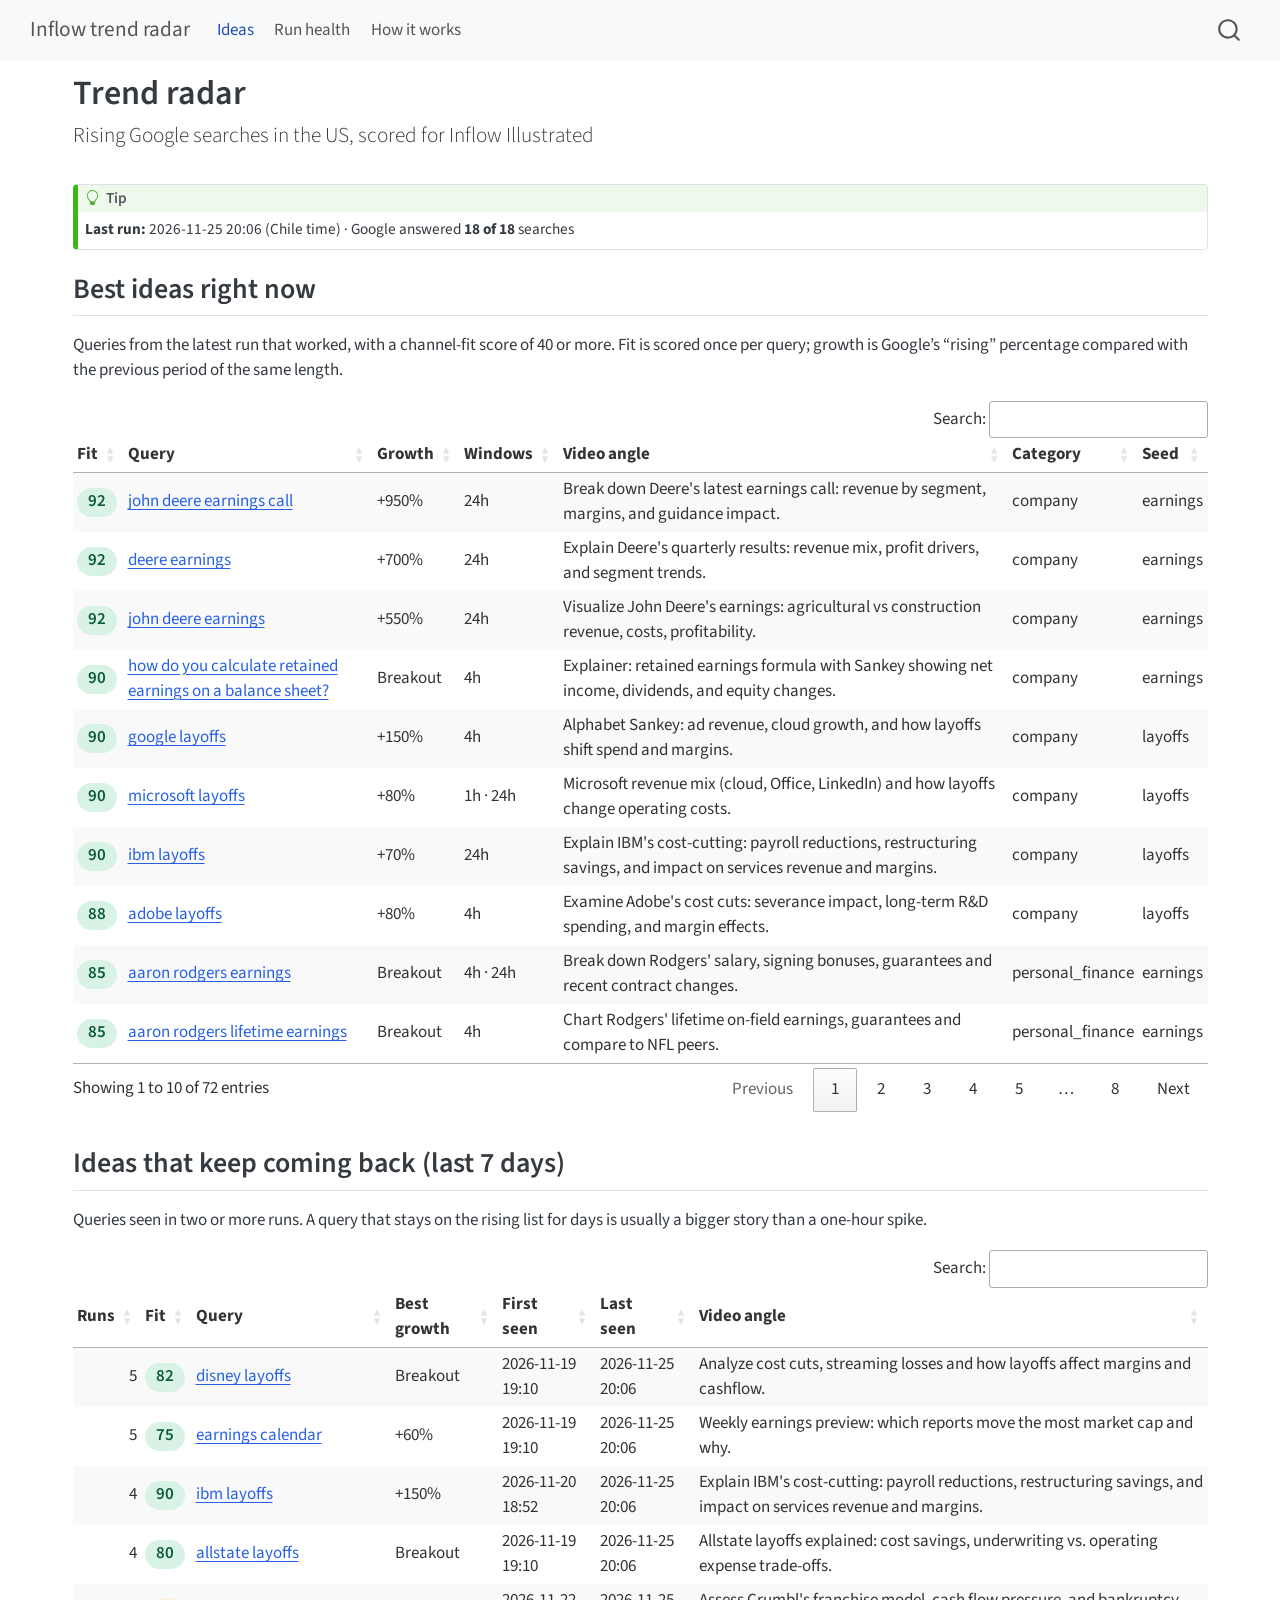
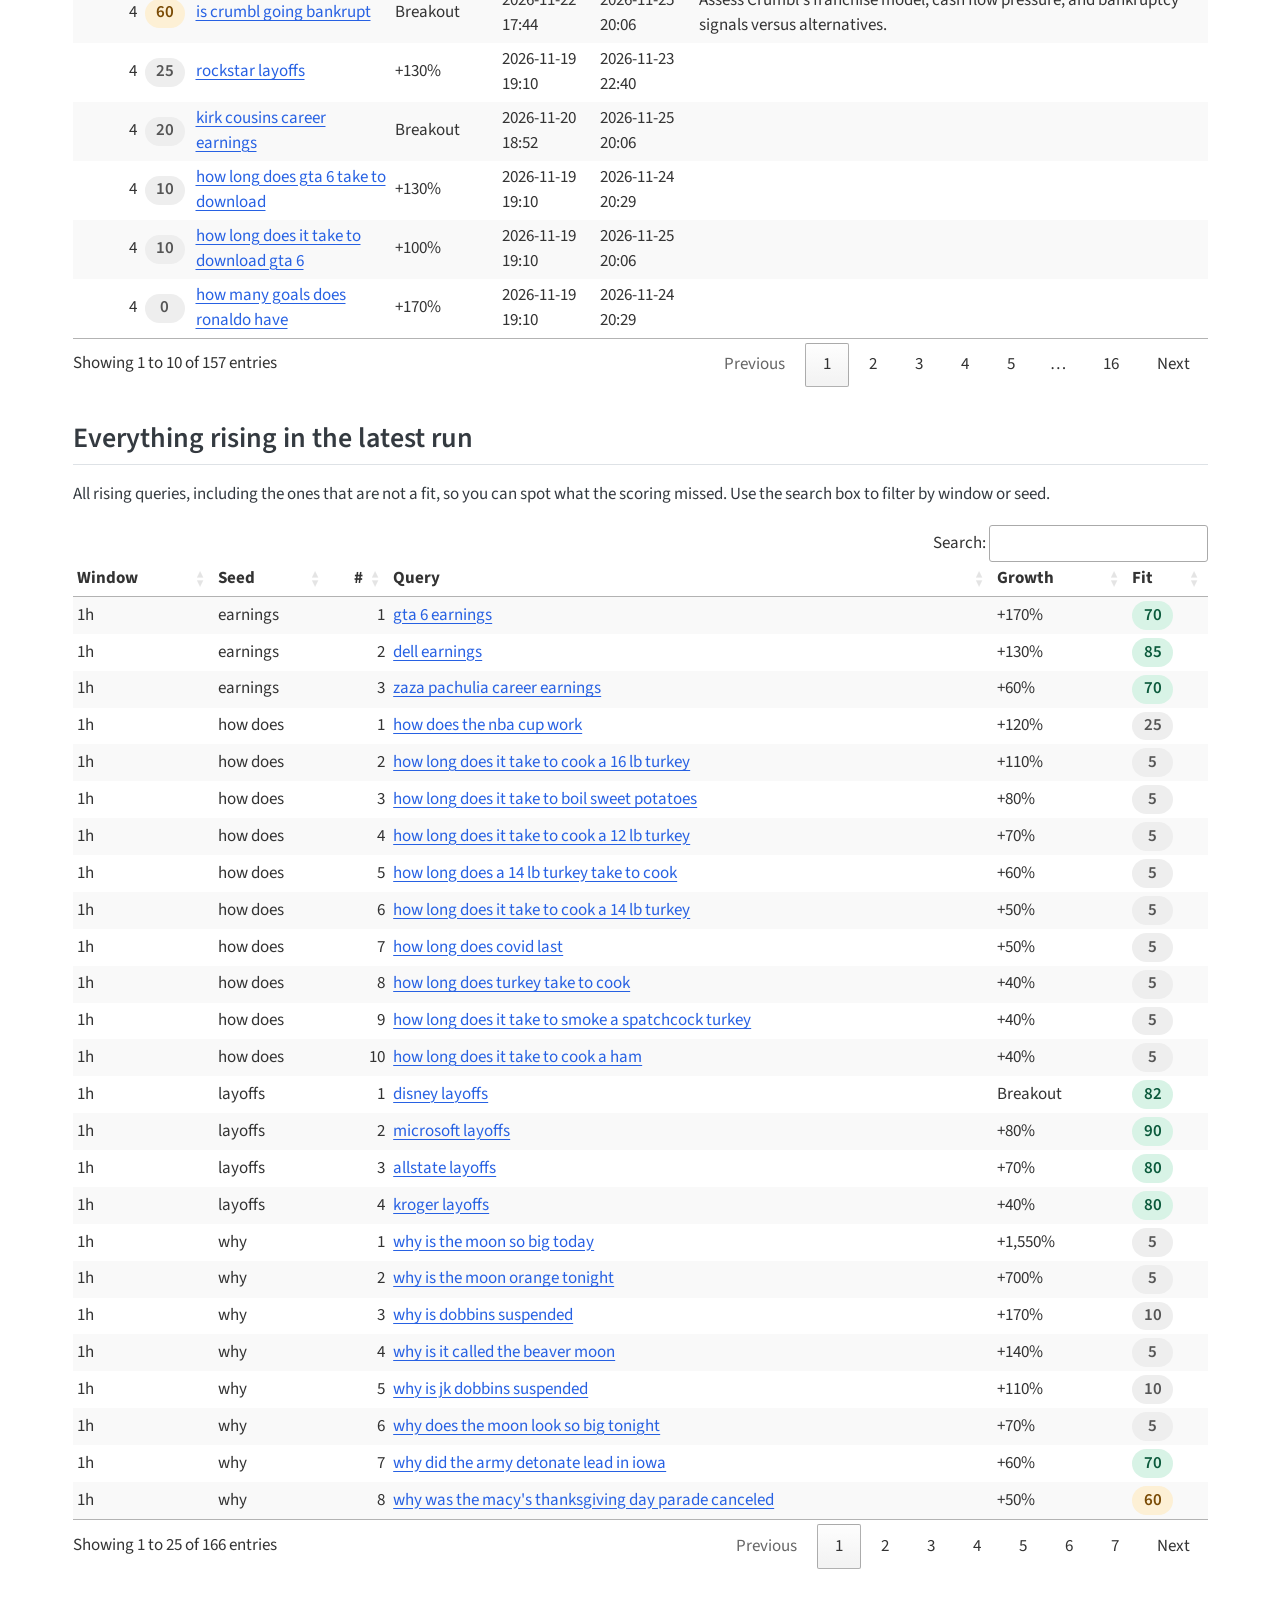
==== commit b99c5f28: "Built site for gh-pages" ====
--- a/index.html
+++ b/index.html
@@ -173,7 +173,7 @@
 </div>
 </div>
 <div class="callout-body-container callout-body">
-<p><strong>Last run:</strong> 2026-11-24 20:29 (Chile time) · Google answered <strong>18 of 18</strong> searches</p>
+<p><strong>Last run:</strong> 2026-11-25 20:06 (Chile time) · Google answered <strong>18 of 18</strong> searches</p>
 </div>
 </div>
 <section id="best-ideas-right-now" class="level2">
@@ -181,8 +181,8 @@
 <p>Queries from the latest run that worked, with a channel-fit score of 40 or more. Fit is scored once per query; growth is Google’s “rising” percentage compared with the previous period of the same length.</p>
 <div class="cell">
 <div class="cell-output-display">
-<div class="datatables html-widget html-fill-item" id="htmlwidget-1682a4558f8ffd5019c8" style="width:100%;height:auto;"></div>
-<script type="application/json" data-for="htmlwidget-1682a4558f8ffd5019c8">{"x":{"filter":"none","vertical":false,"data":[["<span class=\"fit fit-high\">90<\/span>","<span class=\"fit fit-high\">90<\/span>","<span class=\"fit fit-high\">90<\/span>","<span class=\"fit fit-high\">90<\/span>","<span class=\"fit fit-high\">90<\/span>","<span class=\"fit fit-high\">90<\/span>","<span class=\"fit fit-high\">90<\/span>","<span class=\"fit fit-high\">90<\/span>","<span class=\"fit fit-high\">90<\/span>","<span class=\"fit fit-high\">90<\/span>","<span class=\"fit fit-high\">89<\/span>","<span class=\"fit fit-high\">88<\/span>","<span class=\"fit fit-high\">88<\/span>","<span class=\"fit fit-high\">88<\/span>","<span class=\"fit fit-high\">88<\/span>","<span class=\"fit fit-high\">88<\/span>","<span class=\"fit fit-high\">86<\/span>","<span class=\"fit fit-high\">86<\/span>","<span class=\"fit fit-high\">85<\/span>","<span class=\"fit fit-high\">85<\/span>","<span class=\"fit fit-high\">85<\/span>","<span class=\"fit fit-high\">85<\/span>","<span class=\"fit fit-high\">85<\/span>","<span class=\"fit fit-high\">85<\/span>","<span class=\"fit fit-high\">85<\/span>","<span class=\"fit fit-high\">85<\/span>","<span class=\"fit fit-high\">85<\/span>","<span class=\"fit fit-high\">85<\/span>","<span class=\"fit fit-high\">85<\/span>","<span class=\"fit fit-high\">85<\/span>","<span class=\"fit fit-high\">85<\/span>","<span class=\"fit fit-high\">85<\/span>","<span class=\"fit fit-high\">85<\/span>","<span class=\"fit fit-high\">85<\/span>","<span class=\"fit fit-high\">85<\/span>","<span class=\"fit fit-high\">85<\/span>","<span class=\"fit fit-high\">84<\/span>","<span class=\"fit fit-high\">84<\/span>","<span class=\"fit fit-high\">82<\/span>","<span class=\"fit fit-high\">82<\/span>","<span class=\"fit fit-high\">82<\/span>","<span class=\"fit fit-high\">82<\/span>","<span class=\"fit fit-high\">80<\/span>","<span class=\"fit fit-high\">80<\/span>","<span class=\"fit fit-high\">80<\/span>","<span class=\"fit fit-high\">80<\/span>","<span class=\"fit fit-high\">80<\/span>","<span class=\"fit fit-high\">80<\/span>","<span class=\"fit fit-high\">80<\/span>","<span class=\"fit fit-high\">80<\/span>","<span class=\"fit fit-high\">80<\/span>","<span class=\"fit fit-high\">80<\/span>","<span class=\"fit fit-high\">80<\/span>","<span class=\"fit fit-high\">80<\/span>","<span class=\"fit fit-high\">75<\/span>","<span class=\"fit fit-high\">75<\/span>","<span class=\"fit fit-high\">75<\/span>","<span class=\"fit fit-high\">75<\/span>","<span class=\"fit fit-high\">75<\/span>","<span class=\"fit fit-high\">75<\/span>","<span class=\"fit fit-high\">75<\/span>","<span class=\"fit fit-high\">72<\/span>","<span class=\"fit fit-high\">72<\/span>","<span class=\"fit fit-high\">70<\/span>","<span class=\"fit fit-high\">70<\/span>","<span class=\"fit fit-high\">70<\/span>","<span class=\"fit fit-high\">70<\/span>","<span class=\"fit fit-high\">70<\/span>","<span class=\"fit fit-high\">70<\/span>","<span class=\"fit fit-mid\">65<\/span>","<span class=\"fit fit-mid\">60<\/span>","<span class=\"fit fit-mid\">60<\/span>","<span class=\"fit fit-mid\">60<\/span>","<span class=\"fit fit-mid\">60<\/span>","<span class=\"fit fit-mid\">60<\/span>","<span class=\"fit fit-mid\">60<\/span>","<span class=\"fit fit-mid\">60<\/span>","<span class=\"fit fit-mid\">55<\/span>","<span class=\"fit fit-mid\">55<\/span>","<span class=\"fit fit-mid\">55<\/span>","<span class=\"fit fit-mid\">55<\/span>","<span class=\"fit fit-mid\">50<\/span>","<span class=\"fit fit-mid\">50<\/span>","<span class=\"fit fit-mid\">50<\/span>","<span class=\"fit fit-mid\">45<\/span>","<span class=\"fit fit-mid\">40<\/span>"],["<a href=\"https://trends.google.com/trends/explore?q=wday%20earnings%20call&amp;date=now%204-H&amp;geo=US&amp;hl=en-US\" target=\"_blank\" rel=\"noopener\">wday earnings call<\/a>","<a href=\"https://trends.google.com/trends/explore?q=when%20does%20nvidia%20report%20earnings&amp;date=now%204-H&amp;geo=US&amp;hl=en-US\" target=\"_blank\" rel=\"noopener\">when does nvidia report earnings<\/a>","<a href=\"https://trends.google.com/trends/explore?q=best%20buy%20earnings%20call&amp;date=now%201-d&amp;geo=US&amp;hl=en-US\" target=\"_blank\" rel=\"noopener\">best buy earnings call<\/a>","<a href=\"https://trends.google.com/trends/explore?q=workday%20earnings%20call&amp;date=now%201-d&amp;geo=US&amp;hl=en-US\" target=\"_blank\" rel=\"noopener\">workday earnings call<\/a>","<a href=\"https://trends.google.com/trends/explore?q=wday%20earnings&amp;date=now%204-H&amp;geo=US&amp;hl=en-US\" target=\"_blank\" rel=\"noopener\">wday earnings<\/a>","<a href=\"https://trends.google.com/trends/explore?q=workday%20earnings&amp;date=now%204-H&amp;geo=US&amp;hl=en-US\" target=\"_blank\" rel=\"noopener\">workday earnings<\/a>","<a href=\"https://trends.google.com/trends/explore?q=amazon%20january%20layoffs&amp;date=now%201-d&amp;geo=US&amp;hl=en-US\" target=\"_blank\" rel=\"noopener\">amazon january layoffs<\/a>","<a href=\"https://trends.google.com/trends/explore?q=why%20is%20the%20market%20down%20today&amp;date=now%201-d&amp;geo=US&amp;hl=en-US\" target=\"_blank\" rel=\"noopener\">why is the market down today<\/a>","<a href=\"https://trends.google.com/trends/explore?q=microsoft%20layoffs&amp;date=now%204-H&amp;geo=US&amp;hl=en-US\" target=\"_blank\" rel=\"noopener\">microsoft layoffs<\/a>","<a href=\"https://trends.google.com/trends/explore?q=dell%20layoffs&amp;date=now%201-d&amp;geo=US&amp;hl=en-US\" target=\"_blank\" rel=\"noopener\">dell layoffs<\/a>","<a href=\"https://trends.google.com/trends/explore?q=att%20layoffs&amp;date=now%201-d&amp;geo=US&amp;hl=en-US\" target=\"_blank\" rel=\"noopener\">att layoffs<\/a>","<a href=\"https://trends.google.com/trends/explore?q=kohls%20earnings&amp;date=now%201-d&amp;geo=US&amp;hl=en-US\" target=\"_blank\" rel=\"noopener\">kohls earnings<\/a>","<a href=\"https://trends.google.com/trends/explore?q=wday%20stock&amp;date=now%204-H&amp;geo=US&amp;hl=en-US\" target=\"_blank\" rel=\"noopener\">wday stock<\/a>","<a href=\"https://trends.google.com/trends/explore?q=disney%20layoffs%202026&amp;date=now%204-H&amp;geo=US&amp;hl=en-US\" target=\"_blank\" rel=\"noopener\">disney layoffs 2026<\/a>","<a href=\"https://trends.google.com/trends/explore?q=dltr%20earnings&amp;date=now%201-H&amp;geo=US&amp;hl=en-US\" target=\"_blank\" rel=\"noopener\">dltr earnings<\/a>","<a href=\"https://trends.google.com/trends/explore?q=earnings%20today&amp;date=now%204-H&amp;geo=US&amp;hl=en-US\" target=\"_blank\" rel=\"noopener\">earnings today<\/a>","<a href=\"https://trends.google.com/trends/explore?q=comcast%20layoffs&amp;date=now%204-H&amp;geo=US&amp;hl=en-US\" target=\"_blank\" rel=\"noopener\">comcast layoffs<\/a>","<a href=\"https://trends.google.com/trends/explore?q=bny%20mellon%20layoffs&amp;date=now%201-d&amp;geo=US&amp;hl=en-US\" target=\"_blank\" rel=\"noopener\">bny mellon layoffs<\/a>","<a href=\"https://trends.google.com/trends/explore?q=ambarella%20earnings&amp;date=now%204-H&amp;geo=US&amp;hl=en-US\" target=\"_blank\" rel=\"noopener\">ambarella earnings<\/a>","<a href=\"https://trends.google.com/trends/explore?q=gm%20layoffs&amp;date=now%201-d&amp;geo=US&amp;hl=en-US\" target=\"_blank\" rel=\"noopener\">gm layoffs<\/a>","<a href=\"https://trends.google.com/trends/explore?q=hp%20earnings%20call&amp;date=now%204-H&amp;geo=US&amp;hl=en-US\" target=\"_blank\" rel=\"noopener\">hp earnings call<\/a>","<a href=\"https://trends.google.com/trends/explore?q=hpq%20earnings%20call&amp;date=now%204-H&amp;geo=US&amp;hl=en-US\" target=\"_blank\" rel=\"noopener\">hpq earnings call<\/a>","<a href=\"https://trends.google.com/trends/explore?q=dell%20earnings%20call&amp;date=now%204-H&amp;geo=US&amp;hl=en-US\" target=\"_blank\" rel=\"noopener\">dell earnings call<\/a>","<a href=\"https://trends.google.com/trends/explore?q=dltr%20earnings%20date%20november%2024&amp;date=now%201-d&amp;geo=US&amp;hl=en-US\" target=\"_blank\" rel=\"noopener\">dltr earnings date november 24<\/a>","<a href=\"https://trends.google.com/trends/explore?q=amba%20earnings&amp;date=now%201-d&amp;geo=US&amp;hl=en-US\" target=\"_blank\" rel=\"noopener\">amba earnings<\/a>","<a href=\"https://trends.google.com/trends/explore?q=dollar%20tree%20earnings&amp;date=now%201-d&amp;geo=US&amp;hl=en-US\" target=\"_blank\" rel=\"noopener\">dollar tree earnings<\/a>","<a href=\"https://trends.google.com/trends/explore?q=medtronic%20earnings%20call&amp;date=now%201-d&amp;geo=US&amp;hl=en-US\" target=\"_blank\" rel=\"noopener\">medtronic earnings call<\/a>","<a href=\"https://trends.google.com/trends/explore?q=mdt%20earnings&amp;date=now%201-d&amp;geo=US&amp;hl=en-US\" target=\"_blank\" rel=\"noopener\">mdt earnings<\/a>","<a href=\"https://trends.google.com/trends/explore?q=dell%20earnings&amp;date=now%201-d&amp;geo=US&amp;hl=en-US\" target=\"_blank\" rel=\"noopener\">dell earnings<\/a>","<a href=\"https://trends.google.com/trends/explore?q=hpq%20earnings&amp;date=now%201-d&amp;geo=US&amp;hl=en-US\" target=\"_blank\" rel=\"noopener\">hpq earnings<\/a>","<a href=\"https://trends.google.com/trends/explore?q=dell%20stock%20earnings&amp;date=now%204-H&amp;geo=US&amp;hl=en-US\" target=\"_blank\" rel=\"noopener\">dell stock earnings<\/a>","<a href=\"https://trends.google.com/trends/explore?q=hp%20earnings&amp;date=now%204-H&amp;geo=US&amp;hl=en-US\" target=\"_blank\" rel=\"noopener\">hp earnings<\/a>","<a href=\"https://trends.google.com/trends/explore?q=dell%20earnings%20report&amp;date=now%204-H&amp;geo=US&amp;hl=en-US\" target=\"_blank\" rel=\"noopener\">dell earnings report<\/a>","<a href=\"https://trends.google.com/trends/explore?q=ford%20layoffs&amp;date=now%201-d&amp;geo=US&amp;hl=en-US\" target=\"_blank\" rel=\"noopener\">ford layoffs<\/a>","<a href=\"https://trends.google.com/trends/explore?q=capital%20one%20layoffs&amp;date=now%201-d&amp;geo=US&amp;hl=en-US\" target=\"_blank\" rel=\"noopener\">capital one layoffs<\/a>","<a href=\"https://trends.google.com/trends/explore?q=amazon%20layoffs&amp;date=now%204-H&amp;geo=US&amp;hl=en-US\" target=\"_blank\" rel=\"noopener\">amazon layoffs<\/a>","<a href=\"https://trends.google.com/trends/explore?q=fiserv%20layoffs&amp;date=now%204-H&amp;geo=US&amp;hl=en-US\" target=\"_blank\" rel=\"noopener\">fiserv layoffs<\/a>","<a href=\"https://trends.google.com/trends/explore?q=uhc%20layoffs&amp;date=now%201-d&amp;geo=US&amp;hl=en-US\" target=\"_blank\" rel=\"noopener\">uhc layoffs<\/a>","<a href=\"https://trends.google.com/trends/explore?q=ntnx%20earnings&amp;date=now%204-H&amp;geo=US&amp;hl=en-US\" target=\"_blank\" rel=\"noopener\">ntnx earnings<\/a>","<a href=\"https://trends.google.com/trends/explore?q=amba%20stock&amp;date=now%204-H&amp;geo=US&amp;hl=en-US\" target=\"_blank\" rel=\"noopener\">amba stock<\/a>","<a href=\"https://trends.google.com/trends/explore?q=adsk%20earnings&amp;date=now%204-H&amp;geo=US&amp;hl=en-US\" target=\"_blank\" rel=\"noopener\">adsk earnings<\/a>","<a href=\"https://trends.google.com/trends/explore?q=autodesk%20earnings&amp;date=now%204-H&amp;geo=US&amp;hl=en-US\" target=\"_blank\" rel=\"noopener\">autodesk earnings<\/a>","<a href=\"https://trends.google.com/trends/explore?q=intuit%20layoffs&amp;date=now%204-H&amp;geo=US&amp;hl=en-US\" target=\"_blank\" rel=\"noopener\">intuit layoffs<\/a>","<a href=\"https://trends.google.com/trends/explore?q=dell%20earnings%20expectations&amp;date=now%201-d&amp;geo=US&amp;hl=en-US\" target=\"_blank\" rel=\"noopener\">dell earnings expectations<\/a>","<a href=\"https://trends.google.com/trends/explore?q=uber%20layoffs&amp;date=now%201-d&amp;geo=US&amp;hl=en-US\" target=\"_blank\" rel=\"noopener\">uber layoffs<\/a>","<a href=\"https://trends.google.com/trends/explore?q=analog%20devices%20earnings&amp;date=now%201-d&amp;geo=US&amp;hl=en-US\" target=\"_blank\" rel=\"noopener\">analog devices earnings<\/a>","<a href=\"https://trends.google.com/trends/explore?q=dell%20stock&amp;date=now%204-H&amp;geo=US&amp;hl=en-US\" target=\"_blank\" rel=\"noopener\">dell stock<\/a>","<a href=\"https://trends.google.com/trends/explore?q=dell%20stock%20price&amp;date=now%201-d&amp;geo=US&amp;hl=en-US\" target=\"_blank\" rel=\"noopener\">dell stock price<\/a>","<a href=\"https://trends.google.com/trends/explore?q=will%20nvidia%20go%20bankrupt&amp;date=now%201-d&amp;geo=US&amp;hl=en-US\" target=\"_blank\" rel=\"noopener\">will nvidia go bankrupt<\/a>","<a href=\"https://trends.google.com/trends/explore?q=boeing%20layoffs%20reddit&amp;date=now%201-d&amp;geo=US&amp;hl=en-US\" target=\"_blank\" rel=\"noopener\">boeing layoffs reddit<\/a>","<a href=\"https://trends.google.com/trends/explore?q=bny%20layoffs&amp;date=now%204-H&amp;geo=US&amp;hl=en-US\" target=\"_blank\" rel=\"noopener\">bny layoffs<\/a>","<a href=\"https://trends.google.com/trends/explore?q=pwc%20layoffs&amp;date=now%201-d&amp;geo=US&amp;hl=en-US\" target=\"_blank\" rel=\"noopener\">pwc layoffs<\/a>","<a href=\"https://trends.google.com/trends/explore?q=stock%20futures&amp;date=now%201-H&amp;geo=US&amp;hl=en-US\" target=\"_blank\" rel=\"noopener\">stock futures<\/a>","<a href=\"https://trends.google.com/trends/explore?q=allstate%20layoffs&amp;date=now%201-H&amp;geo=US&amp;hl=en-US\" target=\"_blank\" rel=\"noopener\">allstate layoffs<\/a>","<a href=\"https://trends.google.com/trends/explore?q=nike%20layoffs&amp;date=now%204-H&amp;geo=US&amp;hl=en-US\" target=\"_blank\" rel=\"noopener\">nike layoffs<\/a>","<a href=\"https://trends.google.com/trends/explore?q=tmobile%20layoffs&amp;date=now%201-d&amp;geo=US&amp;hl=en-US\" target=\"_blank\" rel=\"noopener\">tmobile layoffs<\/a>","<a href=\"https://trends.google.com/trends/explore?q=devin%20booker%20career%20earnings&amp;date=now%201-d&amp;geo=US&amp;hl=en-US\" target=\"_blank\" rel=\"noopener\">devin booker career earnings<\/a>","<a href=\"https://trends.google.com/trends/explore?q=dks%20earnings&amp;date=now%201-d&amp;geo=US&amp;hl=en-US\" target=\"_blank\" rel=\"noopener\">dks earnings<\/a>","<a href=\"https://trends.google.com/trends/explore?q=kpmg%20layoffs&amp;date=now%201-d&amp;geo=US&amp;hl=en-US\" target=\"_blank\" rel=\"noopener\">kpmg layoffs<\/a>","<a href=\"https://trends.google.com/trends/explore?q=dell%20earnings%20date&amp;date=now%204-H&amp;geo=US&amp;hl=en-US\" target=\"_blank\" rel=\"noopener\">dell earnings date<\/a>","<a href=\"https://trends.google.com/trends/explore?q=earnings%20calendar&amp;date=now%204-H&amp;geo=US&amp;hl=en-US\" target=\"_blank\" rel=\"noopener\">earnings calendar<\/a>","<a href=\"https://trends.google.com/trends/explore?q=fannie%20mae%20layoffs&amp;date=now%201-d&amp;geo=US&amp;hl=en-US\" target=\"_blank\" rel=\"noopener\">fannie mae layoffs<\/a>","<a href=\"https://trends.google.com/trends/explore?q=freddie%20mac%20layoffs&amp;date=now%201-d&amp;geo=US&amp;hl=en-US\" target=\"_blank\" rel=\"noopener\">freddie mac layoffs<\/a>","<a href=\"https://trends.google.com/trends/explore?q=kroger%20layoffs%20today&amp;date=now%201-d&amp;geo=US&amp;hl=en-US\" target=\"_blank\" rel=\"noopener\">kroger layoffs today<\/a>","<a href=\"https://trends.google.com/trends/explore?q=dycom%20earnings&amp;date=now%201-d&amp;geo=US&amp;hl=en-US\" target=\"_blank\" rel=\"noopener\">dycom earnings<\/a>","<a href=\"https://trends.google.com/trends/explore?q=dell&amp;date=now%201-d&amp;geo=US&amp;hl=en-US\" target=\"_blank\" rel=\"noopener\">dell<\/a>","<a href=\"https://trends.google.com/trends/explore?q=clsk%20earnings&amp;date=now%201-d&amp;geo=US&amp;hl=en-US\" target=\"_blank\" rel=\"noopener\">clsk earnings<\/a>","<a href=\"https://trends.google.com/trends/explore?q=xerox%20layoffs&amp;date=now%201-d&amp;geo=US&amp;hl=en-US\" target=\"_blank\" rel=\"noopener\">xerox layoffs<\/a>","<a href=\"https://trends.google.com/trends/explore?q=is%20the%20stock%20market%20open%20tomorrow&amp;date=now%201-H&amp;geo=US&amp;hl=en-US\" target=\"_blank\" rel=\"noopener\">is the stock market open tomorrow<\/a>","<a href=\"https://trends.google.com/trends/explore?q=south%20shore%20line%20layoffs&amp;date=now%201-d&amp;geo=US&amp;hl=en-US\" target=\"_blank\" rel=\"noopener\">south shore line layoffs<\/a>","<a href=\"https://trends.google.com/trends/explore?q=eastern%20washington%20university%20lecturer%20layoffs&amp;date=now%201-d&amp;geo=US&amp;hl=en-US\" target=\"_blank\" rel=\"noopener\">eastern washington university lecturer layoffs<\/a>","<a href=\"https://trends.google.com/trends/explore?q=is%20crumbl%20going%20bankrupt&amp;date=now%201-d&amp;geo=US&amp;hl=en-US\" target=\"_blank\" rel=\"noopener\">is crumbl going bankrupt<\/a>","<a href=\"https://trends.google.com/trends/explore?q=why%20is%20steam%20down&amp;date=now%201-H&amp;geo=US&amp;hl=en-US\" target=\"_blank\" rel=\"noopener\">why is steam down<\/a>","<a href=\"https://trends.google.com/trends/explore?q=why%20is%20tiktok%20not%20working&amp;date=now%204-H&amp;geo=US&amp;hl=en-US\" target=\"_blank\" rel=\"noopener\">why is tiktok not working<\/a>","<a href=\"https://trends.google.com/trends/explore?q=why%20is%20tiktok%20not%20working%20today&amp;date=now%204-H&amp;geo=US&amp;hl=en-US\" target=\"_blank\" rel=\"noopener\">why is tiktok not working today<\/a>","<a href=\"https://trends.google.com/trends/explore?q=amazon%20layoffs%20january%202027&amp;date=now%201-d&amp;geo=US&amp;hl=en-US\" target=\"_blank\" rel=\"noopener\">amazon layoffs january 2027<\/a>","<a href=\"https://trends.google.com/trends/explore?q=crumbl%20bankrupt&amp;date=now%201-d&amp;geo=US&amp;hl=en-US\" target=\"_blank\" rel=\"noopener\">crumbl bankrupt<\/a>","<a href=\"https://trends.google.com/trends/explore?q=why%20is%20my%20tiktok%20not%20working&amp;date=now%204-H&amp;geo=US&amp;hl=en-US\" target=\"_blank\" rel=\"noopener\">why is my tiktok not working<\/a>","<a href=\"https://trends.google.com/trends/explore?q=why%20isn%27t%20tiktok%20loading&amp;date=now%204-H&amp;geo=US&amp;hl=en-US\" target=\"_blank\" rel=\"noopener\">why isn't tiktok loading<\/a>","<a href=\"https://trends.google.com/trends/explore?q=why%20isn%27t%20tiktok%20working&amp;date=now%204-H&amp;geo=US&amp;hl=en-US\" target=\"_blank\" rel=\"noopener\">why isn't tiktok working<\/a>","<a href=\"https://trends.google.com/trends/explore?q=why%20isnt%20my%20tiktok%20working&amp;date=now%204-H&amp;geo=US&amp;hl=en-US\" target=\"_blank\" rel=\"noopener\">why isnt my tiktok working<\/a>","<a href=\"https://trends.google.com/trends/explore?q=why%20does%20my%20tiktok%20keep%20saying%20something%20went%20wrong&amp;date=now%204-H&amp;geo=US&amp;hl=en-US\" target=\"_blank\" rel=\"noopener\">why does my tiktok keep saying something went wrong<\/a>","<a href=\"https://trends.google.com/trends/explore?q=why%20is%20my%20tiktok%20saying%20something%20went%20wrong%20try%20again%20later&amp;date=now%204-H&amp;geo=US&amp;hl=en-US\" target=\"_blank\" rel=\"noopener\">why is my tiktok saying something went wrong try again later<\/a>","<a href=\"https://trends.google.com/trends/explore?q=why%20is%20my%20tiktok%20not%20loading%20even%20though%20i%20have%20internet&amp;date=now%204-H&amp;geo=US&amp;hl=en-US\" target=\"_blank\" rel=\"noopener\">why is my tiktok not loading even though i have internet<\/a>","<a href=\"https://trends.google.com/trends/explore?q=how%20long%20does%20steam%20maintenance%20last&amp;date=now%201-H&amp;geo=US&amp;hl=en-US\" target=\"_blank\" rel=\"noopener\">how long does steam maintenance last<\/a>","<a href=\"https://trends.google.com/trends/explore?q=why%20is%20lsu%20getting%20kicked%20out%20of%20sec&amp;date=now%201-d&amp;geo=US&amp;hl=en-US\" target=\"_blank\" rel=\"noopener\">why is lsu getting kicked out of sec<\/a>"],["Breakout","Breakout","+1,550%","+1,250%","+650%","+550%","+350%","+90%","+50%","+40%","+50%","+650%","+450%","+250%","+120%","+50%","+150%","+90%","Breakout","Breakout","Breakout","+4,100%","+950%","+700%","+550%","+550%","+550%","+450%","+350%","+300%","+250%","+200%","+160%","+110%","+90%","+60%","Breakout","+120%","Breakout","+1,100%","+900%","+350%","Breakout","+600%","+550%","+500%","+400%","+400%","+160%","+120%","+70%","+60%","+60%","+40%","Breakout","+500%","+300%","+300%","+130%","+110%","+60%","+60%","+60%","Breakout","+450%","+350%","+300%","+120%","+80%","Breakout","Breakout","Breakout","Breakout","+4,600%","+2,700%","+350%","+70%","+3,450%","+1,850%","+1,850%","+1,000%","+2,600%","+1,950%","+1,000%","+3,950%","+3,950%"],["4h","4h","24h","4h · 24h","4h · 24h","4h · 24h","24h","24h","4h","24h","24h","24h","4h","4h","1h","4h","4h","24h","4h","24h","4h","4h","4h · 24h","24h","4h · 24h","24h","24h","24h","4h · 24h","4h · 24h","4h","4h","4h","24h","24h","4h · 24h","4h","24h","4h","4h","4h","4h · 24h","4h · 24h","24h","24h","24h","4h · 24h","4h · 24h","24h","24h","4h","24h","1h","1h","4h","24h","24h","24h","24h","4h","4h","24h","24h","24h","24h","4h · 24h","24h","24h","1h","4h · 24h","24h","24h","1h","4h · 24h","4h","24h","24h","4h · 24h","4h","4h","4h","4h","4h","4h","1h","24h"],["Summarize Workday's earnings call and visualize revenue/cost drivers.","NVIDIA earnings date and expected revenue split: data center, gaming, auto, edge.","Break down Best Buy's revenue mix, margins and guidance from the earnings call with Sankey visuals.","Summarize the earnings call and visualize key financial metrics.","Sankey of Workday's latest earnings: revenue mix, margins, and guidance.","Explain Workday's quarter with revenue breakdown and margin drivers.","Quantify Amazon's January layoffs: headcount, expected cost savings and unit-economics impact.","Quick explainer using Sankey: macro drivers, sector flows, and biggest winners/losers.","Microsoft revenue mix (cloud, Office, LinkedIn) and how layoffs change operating costs.","Show Dell's server, PC and services revenue mix and how job cuts alter margins.","Map AT&amp;T's wireless, fiber and media revenues and where headcount cuts save costs.","Visualize Kohl's sales by channel, margin trends and inventory impacts using Sankeys.","Explain Workday's revenue mix and what's driving current stock action.","Sankey of Disney's revenue vs. cost cuts: where savings come from and impact on profit.","Sankey of Dollar Tree's revenue, costs and profit after latest earnings.","Daily earnings roundup: Sankey highlights for today's biggest reports and financial takeaways.","Map Comcast's cable, broadband, and streaming revenue, and cost savings from layoffs.","Illustrate BNY Mellon's custody and asset-servicing revenue versus cost cuts from layoffs.","Sankey of Ambarella's latest quarter: revenue streams, margins, and guidance.","Assess GM layoffs' cost savings, plant impacts, and effect on production margins.","Key takeaways from HP's earnings call and implications for margins.","Highlights from HP's call with numbers on printers, PCs, and margins.","Key Dell earnings call takeaways and how revenues break down by segment.","Preview DLTR's upcoming earnings and key metrics to watch for revenue and margin trends.","Ambarella earnings breakdown: product vs. licensing revenue and profitability.","Show Dollar Tree's sales mix, pricing strategy and margin implications visually.","Map Medtronic's product-segment revenues, costs and guidance from the earnings call.","Map Medtronic's product-segment revenues, costs and guidance from the earnings call.","Break down Dell's earnings: PC vs infrastructure revenue and enterprise services margins.","Break down HPQ's quarter with revenue/cost/profit visualization.","Tie Dell's earnings to recent stock moves and valuation changes.","Show HP's revenue by segment and margin evolution after earnings.","Walk through Dell's earnings report with Sankey diagrams of cash flows.","Break down Ford layoffs' impact on production costs, restructuring charges and long-term margins.","Map Capital One layoffs' impact on expense base, productivity and credit costs.","Quantify Amazon's layoffs by division and estimate near-term margin impact.","Payments/processing revenue vs. labor costs — where Fiserv cuts change margins.","What insurer layoffs mean for operating costs, medical loss ratios and service delivery.","Breakdown of Nutanix's subscription vs. product revenue trends this quarter.","Short profile of Ambarella's business and drivers behind recent stock moves.","Visualize Autodesk's subscription revenue and profitability this quarter.","Visualize Autodesk's revenue subscriptions and margin trends this quarter.","Assess Intuit layoffs' impact on operating expenses and product roadmaps.","Compare Dell's expected results to historical: enterprise vs consumer revenue and margin drivers.","Uber layoffs: how reducing headcount affects unit economics and path to profitability.","Break down Analog Devices' end-market revenue mix (industrial, auto, comms) and margin trends.","Dell's business breakdown: PCs, servers, software/services, and profitability dynamics.","Update on Dell's valuation drivers and recent earnings implications.","Analyze Nvidia's balance sheet, cash flow and why bankruptcy is unlikely/plausible.","Boeing layoffs: cost savings, program impacts and implications for defense/aircraft backlog.","Break down BNY Mellon's layoffs: expected cost savings and impact on AUC/AUM services.","Assess PwC's cuts and implications for Big Four revenue and utilization rates.","How stock futures work and their influence on pre-market pricing and risk.","Allstate layoffs explained: cost savings, underwriting vs. operating expense trade-offs.","Assess Nike job cuts: SG&amp;A savings, inventory strategy, and margin implications.","T‑Mobile layoffs: cost synergies, wireless margins, and customer experience tradeoffs.","Compile Booker's NBA salaries, endorsements and estimated cumulative career earnings timeline.","Visualize Dick's revenue by category, inventory levels and consumer-spending impacts.","Estimate KPMG's layoffs' effect on revenue, margins and long-term service capacity.","Preview Dell's upcoming earnings: revenue mix, server/PC trends and margin drivers.","Weekly earnings preview: which reports move the most market cap and why.","Fannie Mae's guarantee fees, portfolio management, and effect of layoffs on operations.","Freddie Mac layoffs: operational effects and implications for mortgage market operations.","Kroger layoffs' impact on labor costs, store operations, and grocery margins.","Analyze Dycom's telecom infrastructure project revenues, cost structure and profitability drivers.","Profile Dell's business segments and recent financial performance.","Show CleanSpark's bitcoin-mining revenue, energy costs and cash-flow sensitivity to BTC price.","Xerox layoffs: how headcount cuts affect transformation efforts and free cash flow.","Quick explainer: holiday schedule, market closures, and effects on trading volume.","Explain layoffs' budgetary causes: funding, ridership, and operating costs.","Explain EWU's budget pressures, where cuts happened and the financial rationale for layoffs.","Assess Crumbl's franchise model, cash flow pressure, and bankruptcy signals versus alternatives.","Estimate Steam outage's likely short‑term revenue loss and affected publishers.","Estimate outage's ad revenue impact and which advertisers are affected.","Discuss outage timeline and estimated short‑term impact on TikTok's ad business.","If planned, model cost savings versus potential lost revenue from Amazon layoffs.","Analyze Crumbl's franchise economics and whether bankruptcy rumors are financially plausible.","Explain likely outage causes and potential brief ad revenue impact.","Timeline of outage and short analysis of likely revenue consequences.","Cover outage causes and estimate advertiser/user engagement impacts.","Explain outage symptoms and estimate short‑term ad revenue impact.","Explain frequent error causes and what an outage means for key advertisers.","Explain common outage errors and potential advertiser reach disruption.","Technical causes and what prolonged outages mean for advertisers.","Contextualize typical Steam maintenance windows and potential revenue effects.","If true, model the financial impact on LSU and SEC revenue sharing and TV deals."],["company","company","company","company","company","company","company","markets","company","company","company","company","company","company","company","markets","company","company","company","company","company","company","company","company","company","company","company","company","company","company","company","company","company","company","company","company","company","company","company","company","company","company","company","company","company","company","company","company","company","company","company","industry","markets","company","company","company","personal_finance","company","company","company","markets","company","government_finance","company","company","company","company","company","markets","government_finance","government_finance","company","company","company","company","company","company","company","company","company","company","company","company","company","company","industry"],["earnings","earnings","earnings","earnings","earnings","earnings","layoffs","why","layoffs","layoffs","layoffs","earnings","stock","layoffs","earnings","earnings","layoffs","layoffs","earnings","layoffs","earnings","earnings","earnings","earnings","earnings","earnings","earnings","earnings","earnings","earnings","earnings","earnings","earnings","layoffs","layoffs","layoffs","layoffs","layoffs","earnings","stock","earnings","earnings","layoffs","earnings","layoffs","earnings","stock, earnings","earnings, stock","bankrupt","layoffs","layoffs","layoffs","stock","layoffs","layoffs","layoffs","earnings","earnings","layoffs","earnings","earnings","layoffs","layoffs","layoffs","earnings","earnings","earnings","layoffs","stock","layoffs","layoffs","bankrupt","why","why","why","layoffs","bankrupt","why","why","why","why","why","why","why","how does","why"]],"container":"<table class=\"compact stripe hover\">\n  <thead>\n    <tr>\n      <th>Fit<\/th>\n      <th>Query<\/th>\n      <th>Growth<\/th>\n      <th>Windows<\/th>\n      <th>Video angle<\/th>\n      <th>Category<\/th>\n      <th>Seed<\/th>\n    <\/tr>\n  <\/thead>\n<\/table>","options":{"pageLength":10,"order":[],"autoWidth":false,"scrollX":true,"dom":"ftip","columnDefs":[{"name":"Fit","targets":0},{"name":"Query","targets":1},{"name":"Growth","targets":2},{"name":"Windows","targets":3},{"name":"Video angle","targets":4},{"name":"Category","targets":5},{"name":"Seed","targets":6}],"orderClasses":false}},"evals":[],"jsHooks":[]}</script>
+<div class="datatables html-widget html-fill-item" id="htmlwidget-4ae32ec2a2f24f5d4499" style="width:100%;height:auto;"></div>
+<script type="application/json" data-for="htmlwidget-4ae32ec2a2f24f5d4499">{"x":{"filter":"none","vertical":false,"data":[["<span class=\"fit fit-high\">92<\/span>","<span class=\"fit fit-high\">92<\/span>","<span class=\"fit fit-high\">92<\/span>","<span class=\"fit fit-high\">90<\/span>","<span class=\"fit fit-high\">90<\/span>","<span class=\"fit fit-high\">90<\/span>","<span class=\"fit fit-high\">90<\/span>","<span class=\"fit fit-high\">88<\/span>","<span class=\"fit fit-high\">85<\/span>","<span class=\"fit fit-high\">85<\/span>","<span class=\"fit fit-high\">85<\/span>","<span class=\"fit fit-high\">85<\/span>","<span class=\"fit fit-high\">85<\/span>","<span class=\"fit fit-high\">85<\/span>","<span class=\"fit fit-high\">85<\/span>","<span class=\"fit fit-high\">85<\/span>","<span class=\"fit fit-high\">85<\/span>","<span class=\"fit fit-high\">84<\/span>","<span class=\"fit fit-high\">82<\/span>","<span class=\"fit fit-high\">80<\/span>","<span class=\"fit fit-high\">80<\/span>","<span class=\"fit fit-high\">80<\/span>","<span class=\"fit fit-high\">80<\/span>","<span class=\"fit fit-high\">80<\/span>","<span class=\"fit fit-high\">80<\/span>","<span class=\"fit fit-high\">80<\/span>","<span class=\"fit fit-high\">80<\/span>","<span class=\"fit fit-high\">80<\/span>","<span class=\"fit fit-high\">80<\/span>","<span class=\"fit fit-high\">76<\/span>","<span class=\"fit fit-high\">75<\/span>","<span class=\"fit fit-high\">75<\/span>","<span class=\"fit fit-high\">75<\/span>","<span class=\"fit fit-high\">75<\/span>","<span class=\"fit fit-high\">75<\/span>","<span class=\"fit fit-high\">75<\/span>","<span class=\"fit fit-high\">75<\/span>","<span class=\"fit fit-high\">75<\/span>","<span class=\"fit fit-high\">75<\/span>","<span class=\"fit fit-high\">72<\/span>","<span class=\"fit fit-high\">72<\/span>","<span class=\"fit fit-high\">72<\/span>","<span class=\"fit fit-high\">70<\/span>","<span class=\"fit fit-high\">70<\/span>","<span class=\"fit fit-high\">70<\/span>","<span class=\"fit fit-high\">70<\/span>","<span class=\"fit fit-high\">70<\/span>","<span class=\"fit fit-high\">70<\/span>","<span class=\"fit fit-high\">70<\/span>","<span class=\"fit fit-high\">70<\/span>","<span class=\"fit fit-high\">70<\/span>","<span class=\"fit fit-high\">70<\/span>","<span class=\"fit fit-high\">70<\/span>","<span class=\"fit fit-high\">70<\/span>","<span class=\"fit fit-high\">70<\/span>","<span class=\"fit fit-high\">70<\/span>","<span class=\"fit fit-high\">70<\/span>","<span class=\"fit fit-mid\">68<\/span>","<span class=\"fit fit-mid\">65<\/span>","<span class=\"fit fit-mid\">65<\/span>","<span class=\"fit fit-mid\">65<\/span>","<span class=\"fit fit-mid\">65<\/span>","<span class=\"fit fit-mid\">65<\/span>","<span class=\"fit fit-mid\">65<\/span>","<span class=\"fit fit-mid\">60<\/span>","<span class=\"fit fit-mid\">60<\/span>","<span class=\"fit fit-mid\">60<\/span>","<span class=\"fit fit-mid\">60<\/span>","<span class=\"fit fit-mid\">60<\/span>","<span class=\"fit fit-mid\">60<\/span>","<span class=\"fit fit-mid\">50<\/span>","<span class=\"fit fit-mid\">50<\/span>"],["<a href=\"https://trends.google.com/trends/explore?q=john%20deere%20earnings%20call&amp;date=now%201-d&amp;geo=US&amp;hl=en-US\" target=\"_blank\" rel=\"noopener\">john deere earnings call<\/a>","<a href=\"https://trends.google.com/trends/explore?q=deere%20earnings&amp;date=now%201-d&amp;geo=US&amp;hl=en-US\" target=\"_blank\" rel=\"noopener\">deere earnings<\/a>","<a href=\"https://trends.google.com/trends/explore?q=john%20deere%20earnings&amp;date=now%201-d&amp;geo=US&amp;hl=en-US\" target=\"_blank\" rel=\"noopener\">john deere earnings<\/a>","<a href=\"https://trends.google.com/trends/explore?q=how%20do%20you%20calculate%20retained%20earnings%20on%20a%20balance%20sheet%3F&amp;date=now%204-H&amp;geo=US&amp;hl=en-US\" target=\"_blank\" rel=\"noopener\">how do you calculate retained earnings on a balance sheet?<\/a>","<a href=\"https://trends.google.com/trends/explore?q=google%20layoffs&amp;date=now%204-H&amp;geo=US&amp;hl=en-US\" target=\"_blank\" rel=\"noopener\">google layoffs<\/a>","<a href=\"https://trends.google.com/trends/explore?q=microsoft%20layoffs&amp;date=now%201-H&amp;geo=US&amp;hl=en-US\" target=\"_blank\" rel=\"noopener\">microsoft layoffs<\/a>","<a href=\"https://trends.google.com/trends/explore?q=ibm%20layoffs&amp;date=now%201-d&amp;geo=US&amp;hl=en-US\" target=\"_blank\" rel=\"noopener\">ibm layoffs<\/a>","<a href=\"https://trends.google.com/trends/explore?q=adobe%20layoffs&amp;date=now%204-H&amp;geo=US&amp;hl=en-US\" target=\"_blank\" rel=\"noopener\">adobe layoffs<\/a>","<a href=\"https://trends.google.com/trends/explore?q=aaron%20rodgers%20earnings&amp;date=now%201-d&amp;geo=US&amp;hl=en-US\" target=\"_blank\" rel=\"noopener\">aaron rodgers earnings<\/a>","<a href=\"https://trends.google.com/trends/explore?q=aaron%20rodgers%20lifetime%20earnings&amp;date=now%204-H&amp;geo=US&amp;hl=en-US\" target=\"_blank\" rel=\"noopener\">aaron rodgers lifetime earnings<\/a>","<a href=\"https://trends.google.com/trends/explore?q=crown%20castle%20layoffs&amp;date=now%204-H&amp;geo=US&amp;hl=en-US\" target=\"_blank\" rel=\"noopener\">crown castle layoffs<\/a>","<a href=\"https://trends.google.com/trends/explore?q=western%20digital%20layoffs&amp;date=now%201-d&amp;geo=US&amp;hl=en-US\" target=\"_blank\" rel=\"noopener\">western digital layoffs<\/a>","<a href=\"https://trends.google.com/trends/explore?q=exxon%20layoffs&amp;date=now%201-d&amp;geo=US&amp;hl=en-US\" target=\"_blank\" rel=\"noopener\">exxon layoffs<\/a>","<a href=\"https://trends.google.com/trends/explore?q=gm%20layoffs&amp;date=now%201-d&amp;geo=US&amp;hl=en-US\" target=\"_blank\" rel=\"noopener\">gm layoffs<\/a>","<a href=\"https://trends.google.com/trends/explore?q=dell%20earnings&amp;date=now%201-H&amp;geo=US&amp;hl=en-US\" target=\"_blank\" rel=\"noopener\">dell earnings<\/a>","<a href=\"https://trends.google.com/trends/explore?q=verizon%20layoffs%202026&amp;date=now%201-d&amp;geo=US&amp;hl=en-US\" target=\"_blank\" rel=\"noopener\">verizon layoffs 2026<\/a>","<a href=\"https://trends.google.com/trends/explore?q=haro%20bikes%20bankrupt&amp;date=now%201-d&amp;geo=US&amp;hl=en-US\" target=\"_blank\" rel=\"noopener\">haro bikes bankrupt<\/a>","<a href=\"https://trends.google.com/trends/explore?q=netapp%20layoffs&amp;date=now%201-d&amp;geo=US&amp;hl=en-US\" target=\"_blank\" rel=\"noopener\">netapp layoffs<\/a>","<a href=\"https://trends.google.com/trends/explore?q=disney%20layoffs&amp;date=now%201-H&amp;geo=US&amp;hl=en-US\" target=\"_blank\" rel=\"noopener\">disney layoffs<\/a>","<a href=\"https://trends.google.com/trends/explore?q=gainsight%20layoffs&amp;date=now%201-d&amp;geo=US&amp;hl=en-US\" target=\"_blank\" rel=\"noopener\">gainsight layoffs<\/a>","<a href=\"https://trends.google.com/trends/explore?q=pepsico%20layoffs%202026&amp;date=now%201-d&amp;geo=US&amp;hl=en-US\" target=\"_blank\" rel=\"noopener\">pepsico layoffs 2026<\/a>","<a href=\"https://trends.google.com/trends/explore?q=salesforce%20layoffs&amp;date=now%204-H&amp;geo=US&amp;hl=en-US\" target=\"_blank\" rel=\"noopener\">salesforce layoffs<\/a>","<a href=\"https://trends.google.com/trends/explore?q=what%20time%20does%20the%20stock%20market%20close%20today&amp;date=now%201-d&amp;geo=US&amp;hl=en-US\" target=\"_blank\" rel=\"noopener\">what time does the stock market close today<\/a>","<a href=\"https://trends.google.com/trends/explore?q=walmart%20layoffs&amp;date=now%201-d&amp;geo=US&amp;hl=en-US\" target=\"_blank\" rel=\"noopener\">walmart layoffs<\/a>","<a href=\"https://trends.google.com/trends/explore?q=allstate%20layoffs&amp;date=now%201-H&amp;geo=US&amp;hl=en-US\" target=\"_blank\" rel=\"noopener\">allstate layoffs<\/a>","<a href=\"https://trends.google.com/trends/explore?q=micron%20earnings&amp;date=now%201-d&amp;geo=US&amp;hl=en-US\" target=\"_blank\" rel=\"noopener\">micron earnings<\/a>","<a href=\"https://trends.google.com/trends/explore?q=verizon%20layoffs&amp;date=now%204-H&amp;geo=US&amp;hl=en-US\" target=\"_blank\" rel=\"noopener\">verizon layoffs<\/a>","<a href=\"https://trends.google.com/trends/explore?q=dell%20stock&amp;date=now%201-d&amp;geo=US&amp;hl=en-US\" target=\"_blank\" rel=\"noopener\">dell stock<\/a>","<a href=\"https://trends.google.com/trends/explore?q=kroger%20layoffs&amp;date=now%201-H&amp;geo=US&amp;hl=en-US\" target=\"_blank\" rel=\"noopener\">kroger layoffs<\/a>","<a href=\"https://trends.google.com/trends/explore?q=humana%20layoffs&amp;date=now%201-d&amp;geo=US&amp;hl=en-US\" target=\"_blank\" rel=\"noopener\">humana layoffs<\/a>","<a href=\"https://trends.google.com/trends/explore?q=hcsc%20layoffs&amp;date=now%201-d&amp;geo=US&amp;hl=en-US\" target=\"_blank\" rel=\"noopener\">hcsc layoffs<\/a>","<a href=\"https://trends.google.com/trends/explore?q=teradata%20layoffs&amp;date=now%201-d&amp;geo=US&amp;hl=en-US\" target=\"_blank\" rel=\"noopener\">teradata layoffs<\/a>","<a href=\"https://trends.google.com/trends/explore?q=jeremy%20lin%20career%20earnings&amp;date=now%201-d&amp;geo=US&amp;hl=en-US\" target=\"_blank\" rel=\"noopener\">jeremy lin career earnings<\/a>","<a href=\"https://trends.google.com/trends/explore?q=is%20the%20stock%20market%20open%20today&amp;date=now%201-d&amp;geo=US&amp;hl=en-US\" target=\"_blank\" rel=\"noopener\">is the stock market open today<\/a>","<a href=\"https://trends.google.com/trends/explore?q=is%20the%20stock%20market%20open%20the%20day%20after%20thanksgiving&amp;date=now%201-d&amp;geo=US&amp;hl=en-US\" target=\"_blank\" rel=\"noopener\">is the stock market open the day after thanksgiving<\/a>","<a href=\"https://trends.google.com/trends/explore?q=boeing%20layoffs%202026&amp;date=now%201-d&amp;geo=US&amp;hl=en-US\" target=\"_blank\" rel=\"noopener\">boeing layoffs 2026<\/a>","<a href=\"https://trends.google.com/trends/explore?q=is%20stock%20market%20open%20black%20friday&amp;date=now%204-H&amp;geo=US&amp;hl=en-US\" target=\"_blank\" rel=\"noopener\">is stock market open black friday<\/a>","<a href=\"https://trends.google.com/trends/explore?q=vix%20stock&amp;date=now%201-d&amp;geo=US&amp;hl=en-US\" target=\"_blank\" rel=\"noopener\">vix stock<\/a>","<a href=\"https://trends.google.com/trends/explore?q=earnings%20calendar&amp;date=now%204-H&amp;geo=US&amp;hl=en-US\" target=\"_blank\" rel=\"noopener\">earnings calendar<\/a>","<a href=\"https://trends.google.com/trends/explore?q=dj%20augustin%20career%20earnings&amp;date=now%201-d&amp;geo=US&amp;hl=en-US\" target=\"_blank\" rel=\"noopener\">dj augustin career earnings<\/a>","<a href=\"https://trends.google.com/trends/explore?q=mason%20rudolph%20career%20earnings&amp;date=now%201-d&amp;geo=US&amp;hl=en-US\" target=\"_blank\" rel=\"noopener\">mason rudolph career earnings<\/a>","<a href=\"https://trends.google.com/trends/explore?q=medtronic%20layoffs&amp;date=now%201-d&amp;geo=US&amp;hl=en-US\" target=\"_blank\" rel=\"noopener\">medtronic layoffs<\/a>","<a href=\"https://trends.google.com/trends/explore?q=alec%20bohm%20career%20earnings&amp;date=now%201-d&amp;geo=US&amp;hl=en-US\" target=\"_blank\" rel=\"noopener\">alec bohm career earnings<\/a>","<a href=\"https://trends.google.com/trends/explore?q=hertz%20layoffs&amp;date=now%201-d&amp;geo=US&amp;hl=en-US\" target=\"_blank\" rel=\"noopener\">hertz layoffs<\/a>","<a href=\"https://trends.google.com/trends/explore?q=mike%20mccarthy%20career%20earnings&amp;date=now%201-d&amp;geo=US&amp;hl=en-US\" target=\"_blank\" rel=\"noopener\">mike mccarthy career earnings<\/a>","<a href=\"https://trends.google.com/trends/explore?q=servicenow%20layoffs%20reddit&amp;date=now%201-d&amp;geo=US&amp;hl=en-US\" target=\"_blank\" rel=\"noopener\">servicenow layoffs reddit<\/a>","<a href=\"https://trends.google.com/trends/explore?q=zaza%20pachulia%20career%20earnings&amp;date=now%204-H&amp;geo=US&amp;hl=en-US\" target=\"_blank\" rel=\"noopener\">zaza pachulia career earnings<\/a>","<a href=\"https://trends.google.com/trends/explore?q=why%20did%20they%20detonate%20lead%20in%20iowa&amp;date=now%201-d&amp;geo=US&amp;hl=en-US\" target=\"_blank\" rel=\"noopener\">why did they detonate lead in iowa<\/a>","<a href=\"https://trends.google.com/trends/explore?q=why%20did%20the%20army%20detonate%20lead%20in%20iowa&amp;date=now%201-d&amp;geo=US&amp;hl=en-US\" target=\"_blank\" rel=\"noopener\">why did the army detonate lead in iowa<\/a>","<a href=\"https://trends.google.com/trends/explore?q=why%20is%20iowa%20detonating%20lead&amp;date=now%201-d&amp;geo=US&amp;hl=en-US\" target=\"_blank\" rel=\"noopener\">why is iowa detonating lead<\/a>","<a href=\"https://trends.google.com/trends/explore?q=iowa%20lead%20detonation%20why&amp;date=now%201-d&amp;geo=US&amp;hl=en-US\" target=\"_blank\" rel=\"noopener\">iowa lead detonation why<\/a>","<a href=\"https://trends.google.com/trends/explore?q=ryan%20anderson%20career%20earnings&amp;date=now%201-d&amp;geo=US&amp;hl=en-US\" target=\"_blank\" rel=\"noopener\">ryan anderson career earnings<\/a>","<a href=\"https://trends.google.com/trends/explore?q=lead%20bomb%20iowa%20why&amp;date=now%201-d&amp;geo=US&amp;hl=en-US\" target=\"_blank\" rel=\"noopener\">lead bomb iowa why<\/a>","<a href=\"https://trends.google.com/trends/explore?q=gta%206%20earnings&amp;date=now%201-H&amp;geo=US&amp;hl=en-US\" target=\"_blank\" rel=\"noopener\">gta 6 earnings<\/a>","<a href=\"https://trends.google.com/trends/explore?q=fis%20global%20layoffs&amp;date=now%201-d&amp;geo=US&amp;hl=en-US\" target=\"_blank\" rel=\"noopener\">fis global layoffs<\/a>","<a href=\"https://trends.google.com/trends/explore?q=kroger%20layoffs%202026&amp;date=now%201-d&amp;geo=US&amp;hl=en-US\" target=\"_blank\" rel=\"noopener\">kroger layoffs 2026<\/a>","<a href=\"https://trends.google.com/trends/explore?q=xerox%20layoffs&amp;date=now%201-d&amp;geo=US&amp;hl=en-US\" target=\"_blank\" rel=\"noopener\">xerox layoffs<\/a>","<a href=\"https://trends.google.com/trends/explore?q=kent%20bazemore%20career%20earnings&amp;date=now%201-d&amp;geo=US&amp;hl=en-US\" target=\"_blank\" rel=\"noopener\">kent bazemore career earnings<\/a>","<a href=\"https://trends.google.com/trends/explore?q=why%20did%20aaron%20rodgers%20get%20released&amp;date=now%204-H&amp;geo=US&amp;hl=en-US\" target=\"_blank\" rel=\"noopener\">why did aaron rodgers get released<\/a>","<a href=\"https://trends.google.com/trends/explore?q=why%20was%20aaron%20rodgers%20released&amp;date=now%204-H&amp;geo=US&amp;hl=en-US\" target=\"_blank\" rel=\"noopener\">why was aaron rodgers released<\/a>","<a href=\"https://trends.google.com/trends/explore?q=why%20did%20steelers%20release%20aaron%20rodgers&amp;date=now%204-H&amp;geo=US&amp;hl=en-US\" target=\"_blank\" rel=\"noopener\">why did steelers release aaron rodgers<\/a>","<a href=\"https://trends.google.com/trends/explore?q=why%20did%20the%20steelers%20release%20aaron%20rodgers&amp;date=now%204-H&amp;geo=US&amp;hl=en-US\" target=\"_blank\" rel=\"noopener\">why did the steelers release aaron rodgers<\/a>","<a href=\"https://trends.google.com/trends/explore?q=why%20are%20the%20steelers%20releasing%20aaron%20rodgers&amp;date=now%204-H&amp;geo=US&amp;hl=en-US\" target=\"_blank\" rel=\"noopener\">why are the steelers releasing aaron rodgers<\/a>","<a href=\"https://trends.google.com/trends/explore?q=why%20did%20aaron%20rodgers%20get%20cut&amp;date=now%204-H&amp;geo=US&amp;hl=en-US\" target=\"_blank\" rel=\"noopener\">why did aaron rodgers get cut<\/a>","<a href=\"https://trends.google.com/trends/explore?q=wcco%20layoffs&amp;date=now%201-d&amp;geo=US&amp;hl=en-US\" target=\"_blank\" rel=\"noopener\">wcco layoffs<\/a>","<a href=\"https://trends.google.com/trends/explore?q=why%20is%20the%20thanksgiving%20parade%20postponed&amp;date=now%204-H&amp;geo=US&amp;hl=en-US\" target=\"_blank\" rel=\"noopener\">why is the thanksgiving parade postponed<\/a>","<a href=\"https://trends.google.com/trends/explore?q=why%20is%20macy%27s%20thanksgiving%20day%20parade%20cancelled&amp;date=now%204-H&amp;geo=US&amp;hl=en-US\" target=\"_blank\" rel=\"noopener\">why is macy's thanksgiving day parade cancelled<\/a>","<a href=\"https://trends.google.com/trends/explore?q=is%20crumbl%20going%20bankrupt&amp;date=now%201-d&amp;geo=US&amp;hl=en-US\" target=\"_blank\" rel=\"noopener\">is crumbl going bankrupt<\/a>","<a href=\"https://trends.google.com/trends/explore?q=layoffs%20fyi&amp;date=now%201-d&amp;geo=US&amp;hl=en-US\" target=\"_blank\" rel=\"noopener\">layoffs fyi<\/a>","<a href=\"https://trends.google.com/trends/explore?q=why%20was%20the%20macy%27s%20thanksgiving%20day%20parade%20canceled&amp;date=now%201-H&amp;geo=US&amp;hl=en-US\" target=\"_blank\" rel=\"noopener\">why was the macy's thanksgiving day parade canceled<\/a>","<a href=\"https://trends.google.com/trends/explore?q=cnn&amp;date=now%204-H&amp;geo=US&amp;hl=en-US\" target=\"_blank\" rel=\"noopener\">cnn<\/a>","<a href=\"https://trends.google.com/trends/explore?q=stock%20markets&amp;date=now%204-H&amp;geo=US&amp;hl=en-US\" target=\"_blank\" rel=\"noopener\">stock markets<\/a>"],["+950%","+700%","+550%","Breakout","+150%","+80%","+70%","+80%","Breakout","Breakout","Breakout","Breakout","+300%","+180%","+130%","+120%","+70%","Breakout","Breakout","Breakout","Breakout","Breakout","+2,300%","+250%","+70%","+50%","+50%","+40%","+40%","+160%","Breakout","Breakout","+850%","+750%","+190%","+120%","+60%","+60%","+40%","Breakout","Breakout","+170%","Breakout","Breakout","Breakout","Breakout","Breakout","+1,750%","+800%","+600%","+450%","+350%","+300%","+170%","+110%","+110%","+110%","+450%","Breakout","Breakout","+4,300%","+4,100%","+1,250%","+1,050%","Breakout","Breakout","+1,300%","+130%","+90%","+50%","Breakout","+60%"],["24h","24h","24h","4h","4h","1h · 24h","24h","4h","4h · 24h","4h","4h · 24h","24h","24h","24h","1h","24h","4h · 24h","24h","1h · 4h","24h","24h","4h","24h","24h","1h","24h","4h","24h","1h","24h","24h","24h","24h","24h","4h · 24h","24h","4h","24h","4h","24h","24h","24h","24h","24h","4h · 24h","24h","1h · 4h · 24h","24h","1h · 24h","24h","24h","24h","24h","1h","24h","24h","24h","24h","4h · 24h","4h · 24h","4h","1h · 4h · 24h","4h","4h","24h","4h","4h","24h","24h","1h","4h","4h"],["Break down Deere's latest earnings call: revenue by segment, margins, and guidance impact.","Explain Deere's quarterly results: revenue mix, profit drivers, and segment trends.","Visualize John Deere's earnings: agricultural vs construction revenue, costs, profitability.","Explainer: retained earnings formula with Sankey showing net income, dividends, and equity changes.","Alphabet Sankey: ad revenue, cloud growth, and how layoffs shift spend and margins.","Microsoft revenue mix (cloud, Office, LinkedIn) and how layoffs change operating costs.","Explain IBM's cost-cutting: payroll reductions, restructuring savings, and impact on services revenue and margins.","Examine Adobe's cost cuts: severance impact, long-term R&amp;D spending, and margin effects.","Break down Rodgers' salary, signing bonuses, guarantees and recent contract changes.","Chart Rodgers' lifetime on-field earnings, guarantees and compare to NFL peers.","Explain the financial reasons for Crown Castle layoffs and cost-savings impact.","Map HDD/SSD revenues, manufacturing costs and R&amp;D; show how layoffs move margins and cash flow.","Exxon layoffs: cost-cutting rationale, capex reprioritization, and earnings impact.","Assess GM layoffs' cost savings, plant impacts, and effect on production margins.","Break down Dell's earnings: PC vs infrastructure revenue and enterprise services margins.","Explain Verizon's layoffs, severance costs and the impact on capex plans.","Explain Haro's bankruptcy, creditor implications, asset disposition, and industry fallout.","Break down NetApp's headcount reduction relative to revenue, cloud competition and margins.","Analyze cost cuts, streaming losses and how layoffs affect margins and cashflow.","Examine costs being cut, headcount reduction's effect on margins and product roadmap.","Quantify PepsiCo layoffs: savings, severance, margin and growth implications.","Analyze Salesforce layoffs: margins, subscription revenue impact and cost structure changes.","Quick explainer: US market close time today and implications for after-hours trading and volume.","Walmart layoffs: which roles are cut, expected savings, and operational impact.","Allstate layoffs explained: cost savings, underwriting vs. operating expense trade-offs.","Micron earnings preview: memory pricing cycle, inventory changes, and margin implications.","Quantify Verizon layoffs' expected cost savings, restructuring charges, and margin effects.","Dell's business breakdown: PCs, servers, software/services, and profitability dynamics.","Show Kroger's labor cuts vs. inflation: store costs, margins and labor productivity.","Analyze insurer cost cuts, Medicare exposure and long‑term margin implications.","Analyze HCSC layoffs: administrative costs, claims expenses, and insurer margins.","Explain Teradata's revenue mix and cloud transition costs; quantify how layoffs change profitability.","Map Jeremy Lin's career earnings, endorsements, and post-NBA income flow with visuals.","Is the market open today — and how holiday hours affect trading volumes and liquidity.","Explain US market holiday schedule, shortened sessions, and historical volume effects.","Assess proposed 2026 Boeing layoffs: projected cost savings and program impacts.","Outline Black Friday trading hours, typical market behavior, and investor implications.","Explain what VIX measures, how VIX products trade, and investor hedging costs.","Weekly earnings preview: which reports move the most market cap and why.","Break down DJ Augustin's NBA contracts and career earnings in a Sankey diagram.","Sankey of Mason Rudolph's NFL contract earnings: salary, signing bonuses, guarantees by year.","Medtronic layoffs: impact on R&amp;D spend, SG&amp;A, and long-term product plans.","Visualize Alec Bohm's MLB salary progression and signing bonus versus guarantees.","Hertz layoffs: fleet economics, rental revenue per car, and expected cost reductions.","Show McCarthy's coaching pay history and compare to other NFL head coaches' earnings.","Explain how subscription revenue and restructuring drive headcount decisions.","Chart Pachulia's NBA career earnings and compare to similar role players.","Discuss remediation decision, expected costs, and which government budgets pay.","Explain cleanup rationale, estimated remediation costs, and who’s funding it.","Explain safety rationale, clean-up costs and funding sources for the detonation.","Cover why officials chose detonation and the estimated public costs involved.","Visualize Ryan Anderson's NBA career earnings and contract structure by season.","Examine the remediation method, liability, and budgetary consequences for local governments.","How much GTA 6 could make under different sales scenarios and impact on Take‑Two.","Analyze FIS layoffs: cost reduction, integration progress, and client-service impact.","Explain Kroger's cost structure and why grocers use layoffs, automation, or store closures.","Xerox layoffs: how headcount cuts affect transformation efforts and free cash flow.","Show Kent Bazemore's NBA earnings timeline and contract guarantees visually.","Explain contract mechanics, guaranteed money, and the team's cap rationale for release.","Break down the financial implications of Rodgers' release for team and player.","Detail the contract, guarantees, and cap impact behind the Steelers' decision.","Break down contract guarantees, cap hit, and financial reasons for the release.","Explain financial motives — cap relief, guarantees, and future payroll flexibility.","Break down contract terms, guarantees and the fiscal consequences of the cut.","Look at station-level cuts: local ad revenue pressures and corporate consolidation effects.","Analyze financial effects on Macy's, broadcasters, and parade vendors from postponement.","Assess lost ad revenue, sponsorship refunds, and vendor impacts from cancellation.","Assess Crumbl's franchise model, cash flow pressure, and bankruptcy signals versus alternatives.","Aggregate recent tech/company layoffs and quantify payroll savings and sector effects.","Break down financial impact on Macy's, advertisers, TV partners and local vendors.","Overview CNN's business model, revenue streams, and recent strategic changes.","Explainer on major US indices, market-cap concentration, and sector contributions to returns."],["company","company","company","company","company","company","company","company","personal_finance","personal_finance","company","company","company","company","company","company","company","company","company","company","company","company","markets","company","company","company","company","company","company","company","company","company","personal_finance","markets","markets","company","markets","markets","markets","personal_finance","personal_finance","company","personal_finance","company","personal_finance","company","personal_finance","government_finance","government_finance","government_finance","government_finance","personal_finance","government_finance","company","company","company","company","personal_finance","personal_finance","personal_finance","personal_finance","personal_finance","personal_finance","personal_finance","company","company","company","company","economy","company","company","markets"],["earnings","earnings","earnings","earnings","layoffs","layoffs","layoffs","layoffs","earnings","earnings","layoffs","layoffs","layoffs","layoffs","earnings","layoffs","bankrupt","layoffs","layoffs","layoffs","layoffs","layoffs","stock","layoffs","layoffs","earnings","layoffs","stock","layoffs","layoffs","layoffs","layoffs","earnings","stock","stock","layoffs","stock","stock","earnings","earnings","earnings","layoffs","earnings","layoffs","earnings","layoffs","earnings","why","why","why","why","earnings","why","earnings","layoffs","layoffs","layoffs","earnings","why","why","why","why","why","why","layoffs","why","why","bankrupt","layoffs","why","layoffs","stock"]],"container":"<table class=\"compact stripe hover\">\n  <thead>\n    <tr>\n      <th>Fit<\/th>\n      <th>Query<\/th>\n      <th>Growth<\/th>\n      <th>Windows<\/th>\n      <th>Video angle<\/th>\n      <th>Category<\/th>\n      <th>Seed<\/th>\n    <\/tr>\n  <\/thead>\n<\/table>","options":{"pageLength":10,"order":[],"autoWidth":false,"scrollX":true,"dom":"ftip","columnDefs":[{"name":"Fit","targets":0},{"name":"Query","targets":1},{"name":"Growth","targets":2},{"name":"Windows","targets":3},{"name":"Video angle","targets":4},{"name":"Category","targets":5},{"name":"Seed","targets":6}],"orderClasses":false}},"evals":[],"jsHooks":[]}</script>
 </div>
 </div>
 </section>
@@ -191,8 +191,8 @@
 <p>Queries seen in two or more runs. A query that stays on the rising list for days is usually a bigger story than a one-hour spike.</p>
 <div class="cell">
 <div class="cell-output-display">
-<div class="datatables html-widget html-fill-item" id="htmlwidget-590cde3d2a1328b31fb3" style="width:100%;height:auto;"></div>
-<script type="application/json" data-for="htmlwidget-590cde3d2a1328b31fb3">{"x":{"filter":"none","vertical":false,"data":[[5,5,5,5,4,4,4,4,4,4,4,3,3,3,3,3,3,3,3,3,3,3,3,3,3,3,3,3,3,3,3,3,3,3,3,3,3,3,3,3,3,3,3,3,3,2,2,2,2,2,2,2,2,2,2,2,2,2,2,2,2,2,2,2,2,2,2,2,2,2,2,2,2,2,2,2,2,2,2,2,2,2,2,2,2,2,2,2,2,2,2,2,2,2,2,2,2,2,2,2,2,2,2,2,2,2,2,2,2,2,2,2,2,2,2,2,2,2,2,2,2,2,2,2,2,2,2,2,2,2,2,2,2,2,2,2,2,2,2,2,2,2,2,2,2,2,2,2,2,2,2,2,2,2,2,2,2,2,2,2,2,2],["<span class=\"fit fit-high\">82<\/span>","<span class=\"fit fit-high\">75<\/span>","<span class=\"fit fit-low\">25<\/span>","<span class=\"fit fit-low\">10<\/span>","<span class=\"fit fit-high\">88<\/span>","<span class=\"fit fit-high\">80<\/span>","<span class=\"fit fit-high\">78<\/span>","<span class=\"fit fit-high\">70<\/span>","<span class=\"fit fit-low\">10<\/span>","<span class=\"fit fit-low\">0<\/span>","<span class=\"fit fit-low\">0<\/span>","<span class=\"fit fit-high\">90<\/span>","<span class=\"fit fit-high\">86<\/span>","<span class=\"fit fit-high\">86<\/span>","<span class=\"fit fit-high\">85<\/span>","<span class=\"fit fit-high\">85<\/span>","<span class=\"fit fit-high\">85<\/span>","<span class=\"fit fit-high\">85<\/span>","<span class=\"fit fit-high\">85<\/span>","<span class=\"fit fit-high\">85<\/span>","<span class=\"fit fit-high\">85<\/span>","<span class=\"fit fit-high\">80<\/span>","<span class=\"fit fit-high\">80<\/span>","<span class=\"fit fit-high\">80<\/span>","<span class=\"fit fit-high\">80<\/span>","<span class=\"fit fit-high\">80<\/span>","<span class=\"fit fit-high\">80<\/span>","<span class=\"fit fit-high\">80<\/span>","<span class=\"fit fit-high\">80<\/span>","<span class=\"fit fit-high\">75<\/span>","<span class=\"fit fit-high\">75<\/span>","<span class=\"fit fit-high\">75<\/span>","<span class=\"fit fit-high\">70<\/span>","<span class=\"fit fit-high\">70<\/span>","<span class=\"fit fit-mid\">65<\/span>","<span class=\"fit fit-mid\">60<\/span>","<span class=\"fit fit-mid\">60<\/span>","<span class=\"fit fit-mid\">60<\/span>","<span class=\"fit fit-mid\">60<\/span>","<span class=\"fit fit-low\">20<\/span>","<span class=\"fit fit-low\">15<\/span>","<span class=\"fit fit-low\">15<\/span>","<span class=\"fit fit-low\">10<\/span>","<span class=\"fit fit-low\">5<\/span>","<span class=\"fit fit-low\">5<\/span>","<span class=\"fit fit-high\">92<\/span>","<span class=\"fit fit-high\">90<\/span>","<span class=\"fit fit-high\">90<\/span>","<span class=\"fit fit-high\">90<\/span>","<span class=\"fit fit-high\">90<\/span>","<span class=\"fit fit-high\">90<\/span>","<span class=\"fit fit-high\">90<\/span>","<span class=\"fit fit-high\">90<\/span>","<span class=\"fit fit-high\">90<\/span>","<span class=\"fit fit-high\">90<\/span>","<span class=\"fit fit-high\">90<\/span>","<span class=\"fit fit-high\">89<\/span>","<span class=\"fit fit-high\">88<\/span>","<span class=\"fit fit-high\">88<\/span>","<span class=\"fit fit-high\">88<\/span>","<span class=\"fit fit-high\">86<\/span>","<span class=\"fit fit-high\">86<\/span>","<span class=\"fit fit-high\">86<\/span>","<span class=\"fit fit-high\">85<\/span>","<span class=\"fit fit-high\">85<\/span>","<span class=\"fit fit-high\">85<\/span>","<span class=\"fit fit-high\">85<\/span>","<span class=\"fit fit-high\">85<\/span>","<span class=\"fit fit-high\">85<\/span>","<span class=\"fit fit-high\">85<\/span>","<span class=\"fit fit-high\">85<\/span>","<span class=\"fit fit-high\">85<\/span>","<span class=\"fit fit-high\">85<\/span>","<span class=\"fit fit-high\">84<\/span>","<span class=\"fit fit-high\">84<\/span>","<span class=\"fit fit-high\">84<\/span>","<span class=\"fit fit-high\">82<\/span>","<span class=\"fit fit-high\">80<\/span>","<span class=\"fit fit-high\">80<\/span>","<span class=\"fit fit-high\">80<\/span>","<span class=\"fit fit-high\">80<\/span>","<span class=\"fit fit-high\">80<\/span>","<span class=\"fit fit-high\">80<\/span>","<span class=\"fit fit-high\">80<\/span>","<span class=\"fit fit-high\">80<\/span>","<span class=\"fit fit-high\">80<\/span>","<span class=\"fit fit-high\">80<\/span>","<span class=\"fit fit-high\">80<\/span>","<span class=\"fit fit-high\">80<\/span>","<span class=\"fit fit-high\">80<\/span>","<span class=\"fit fit-high\">78<\/span>","<span class=\"fit fit-high\">78<\/span>","<span class=\"fit fit-high\">75<\/span>","<span class=\"fit fit-high\">75<\/span>","<span class=\"fit fit-high\">75<\/span>","<span class=\"fit fit-high\">75<\/span>","<span class=\"fit fit-high\">75<\/span>","<span class=\"fit fit-high\">75<\/span>","<span class=\"fit fit-high\">75<\/span>","<span class=\"fit fit-high\">75<\/span>","<span class=\"fit fit-high\">72<\/span>","<span class=\"fit fit-high\">70<\/span>","<span class=\"fit fit-high\">70<\/span>","<span class=\"fit fit-high\">70<\/span>","<span class=\"fit fit-high\">70<\/span>","<span class=\"fit fit-high\">70<\/span>","<span class=\"fit fit-high\">70<\/span>","<span class=\"fit fit-high\">70<\/span>","<span class=\"fit fit-mid\">65<\/span>","<span class=\"fit fit-mid\">65<\/span>","<span class=\"fit fit-mid\">60<\/span>","<span class=\"fit fit-mid\">60<\/span>","<span class=\"fit fit-mid\">60<\/span>","<span class=\"fit fit-mid\">60<\/span>","<span class=\"fit fit-mid\">60<\/span>","<span class=\"fit fit-mid\">60<\/span>","<span class=\"fit fit-mid\">55<\/span>","<span class=\"fit fit-mid\">50<\/span>","<span class=\"fit fit-mid\">45<\/span>","<span class=\"fit fit-mid\">40<\/span>","<span class=\"fit fit-mid\">40<\/span>","<span class=\"fit fit-mid\">40<\/span>","<span class=\"fit fit-mid\">40<\/span>","<span class=\"fit fit-mid\">40<\/span>","<span class=\"fit fit-mid\">40<\/span>","<span class=\"fit fit-low\">35<\/span>","<span class=\"fit fit-low\">30<\/span>","<span class=\"fit fit-low\">25<\/span>","<span class=\"fit fit-low\">20<\/span>","<span class=\"fit fit-low\">15<\/span>","<span class=\"fit fit-low\">10<\/span>","<span class=\"fit fit-low\">10<\/span>","<span class=\"fit fit-low\">10<\/span>","<span class=\"fit fit-low\">10<\/span>","<span class=\"fit fit-low\">10<\/span>","<span class=\"fit fit-low\">10<\/span>","<span class=\"fit fit-low\">10<\/span>","<span class=\"fit fit-low\">10<\/span>","<span class=\"fit fit-low\">10<\/span>","<span class=\"fit fit-low\">5<\/span>","<span class=\"fit fit-low\">5<\/span>","<span class=\"fit fit-low\">5<\/span>","<span class=\"fit fit-low\">5<\/span>","<span class=\"fit fit-low\">5<\/span>","<span class=\"fit fit-low\">5<\/span>","<span class=\"fit fit-low\">5<\/span>","<span class=\"fit fit-low\">5<\/span>","<span class=\"fit fit-low\">5<\/span>","<span class=\"fit fit-low\">5<\/span>","<span class=\"fit fit-low\">5<\/span>","<span class=\"fit fit-low\">5<\/span>","<span class=\"fit fit-low\">3<\/span>","<span class=\"fit fit-low\">0<\/span>","<span class=\"fit fit-low\">0<\/span>","<span class=\"fit fit-low\">0<\/span>","<span class=\"fit fit-low\">0<\/span>","<span class=\"fit fit-low\">0<\/span>","<span class=\"fit fit-low\">0<\/span>","<span class=\"fit fit-low\">0<\/span>","<span class=\"fit fit-low\">0<\/span>","<span class=\"fit fit-low\">0<\/span>","<span class=\"fit fit-low\">0<\/span>"],["<a href=\"https://trends.google.com/trends/explore?q=disney%20layoffs&amp;date=now%201-H&amp;geo=US&amp;hl=en-US\" target=\"_blank\" rel=\"noopener\">disney layoffs<\/a>","<a href=\"https://trends.google.com/trends/explore?q=earnings%20calendar&amp;date=now%204-H&amp;geo=US&amp;hl=en-US\" target=\"_blank\" rel=\"noopener\">earnings calendar<\/a>","<a href=\"https://trends.google.com/trends/explore?q=rockstar%20layoffs&amp;date=now%201-d&amp;geo=US&amp;hl=en-US\" target=\"_blank\" rel=\"noopener\">rockstar layoffs<\/a>","<a href=\"https://trends.google.com/trends/explore?q=how%20long%20does%20gta%206%20take%20to%20download&amp;date=now%201-d&amp;geo=US&amp;hl=en-US\" target=\"_blank\" rel=\"noopener\">how long does gta 6 take to download<\/a>","<a href=\"https://trends.google.com/trends/explore?q=intel%20layoffs&amp;date=now%201-H&amp;geo=US&amp;hl=en-US\" target=\"_blank\" rel=\"noopener\">intel layoffs<\/a>","<a href=\"https://trends.google.com/trends/explore?q=qualcomm%20layoffs&amp;date=now%204-H&amp;geo=US&amp;hl=en-US\" target=\"_blank\" rel=\"noopener\">qualcomm layoffs<\/a>","<a href=\"https://trends.google.com/trends/explore?q=crwd%20stock&amp;date=now%201-H&amp;geo=US&amp;hl=en-US\" target=\"_blank\" rel=\"noopener\">crwd stock<\/a>","<a href=\"https://trends.google.com/trends/explore?q=kroger%20layoffs%20today&amp;date=now%201-d&amp;geo=US&amp;hl=en-US\" target=\"_blank\" rel=\"noopener\">kroger layoffs today<\/a>","<a href=\"https://trends.google.com/trends/explore?q=how%20long%20does%20it%20take%20to%20download%20gta%206&amp;date=now%201-d&amp;geo=US&amp;hl=en-US\" target=\"_blank\" rel=\"noopener\">how long does it take to download gta 6<\/a>","<a href=\"https://trends.google.com/trends/explore?q=how%20many%20goals%20does%20ronaldo%20have&amp;date=now%201-d&amp;geo=US&amp;hl=en-US\" target=\"_blank\" rel=\"noopener\">how many goals does ronaldo have<\/a>","<a href=\"https://trends.google.com/trends/explore?q=how%20many%20hours%20does%20it%20take%20to%20beat%20gta%206&amp;date=now%201-H&amp;geo=US&amp;hl=en-US\" target=\"_blank\" rel=\"noopener\">how many hours does it take to beat gta 6<\/a>","<a href=\"https://trends.google.com/trends/explore?q=ibm%20layoffs&amp;date=now%201-d&amp;geo=US&amp;hl=en-US\" target=\"_blank\" rel=\"noopener\">ibm layoffs<\/a>","<a href=\"https://trends.google.com/trends/explore?q=bny%20mellon%20layoffs&amp;date=now%204-H&amp;geo=US&amp;hl=en-US\" target=\"_blank\" rel=\"noopener\">bny mellon layoffs<\/a>","<a href=\"https://trends.google.com/trends/explore?q=comcast%20layoffs&amp;date=now%204-H&amp;geo=US&amp;hl=en-US\" target=\"_blank\" rel=\"noopener\">comcast layoffs<\/a>","<a href=\"https://trends.google.com/trends/explore?q=amazon%20layoffs&amp;date=now%201-H&amp;geo=US&amp;hl=en-US\" target=\"_blank\" rel=\"noopener\">amazon layoffs<\/a>","<a href=\"https://trends.google.com/trends/explore?q=crowdstrike%20earnings&amp;date=now%201-d&amp;geo=US&amp;hl=en-US\" target=\"_blank\" rel=\"noopener\">crowdstrike earnings<\/a>","<a href=\"https://trends.google.com/trends/explore?q=crowdstrike%20stock&amp;date=now%201-H&amp;geo=US&amp;hl=en-US\" target=\"_blank\" rel=\"noopener\">crowdstrike stock<\/a>","<a href=\"https://trends.google.com/trends/explore?q=how%20many%20sales%20does%20gta%206%20have&amp;date=now%201-H&amp;geo=US&amp;hl=en-US\" target=\"_blank\" rel=\"noopener\">how many sales does gta 6 have<\/a>","<a href=\"https://trends.google.com/trends/explore?q=nvidia%20layoffs&amp;date=now%204-H&amp;geo=US&amp;hl=en-US\" target=\"_blank\" rel=\"noopener\">nvidia layoffs<\/a>","<a href=\"https://trends.google.com/trends/explore?q=wells%20fargo%20layoffs&amp;date=now%204-H&amp;geo=US&amp;hl=en-US\" target=\"_blank\" rel=\"noopener\">wells fargo layoffs<\/a>","<a href=\"https://trends.google.com/trends/explore?q=zscaler%20stock&amp;date=now%201-H&amp;geo=US&amp;hl=en-US\" target=\"_blank\" rel=\"noopener\">zscaler stock<\/a>","<a href=\"https://trends.google.com/trends/explore?q=allstate%20layoffs&amp;date=now%201-H&amp;geo=US&amp;hl=en-US\" target=\"_blank\" rel=\"noopener\">allstate layoffs<\/a>","<a href=\"https://trends.google.com/trends/explore?q=crwd%20earnings%20date&amp;date=now%201-H&amp;geo=US&amp;hl=en-US\" target=\"_blank\" rel=\"noopener\">crwd earnings date<\/a>","<a href=\"https://trends.google.com/trends/explore?q=kroger%20layoffs&amp;date=now%201-d&amp;geo=US&amp;hl=en-US\" target=\"_blank\" rel=\"noopener\">kroger layoffs<\/a>","<a href=\"https://trends.google.com/trends/explore?q=salesforce%20layoffs&amp;date=now%204-H&amp;geo=US&amp;hl=en-US\" target=\"_blank\" rel=\"noopener\">salesforce layoffs<\/a>","<a href=\"https://trends.google.com/trends/explore?q=stock%20futures&amp;date=now%204-H&amp;geo=US&amp;hl=en-US\" target=\"_blank\" rel=\"noopener\">stock futures<\/a>","<a href=\"https://trends.google.com/trends/explore?q=take%20two%20interactive%20stock&amp;date=now%201-d&amp;geo=US&amp;hl=en-US\" target=\"_blank\" rel=\"noopener\">take two interactive stock<\/a>","<a href=\"https://trends.google.com/trends/explore?q=why%20is%20the%20stock%20market%20crashing&amp;date=now%201-d&amp;geo=US&amp;hl=en-US\" target=\"_blank\" rel=\"noopener\">why is the stock market crashing<\/a>","<a href=\"https://trends.google.com/trends/explore?q=will%20nvidia%20go%20bankrupt&amp;date=now%204-H&amp;geo=US&amp;hl=en-US\" target=\"_blank\" rel=\"noopener\">will nvidia go bankrupt<\/a>","<a href=\"https://trends.google.com/trends/explore?q=allstate%20layoffs%202026&amp;date=now%204-H&amp;geo=US&amp;hl=en-US\" target=\"_blank\" rel=\"noopener\">allstate layoffs 2026<\/a>","<a href=\"https://trends.google.com/trends/explore?q=cigna%20layoffs&amp;date=now%201-H&amp;geo=US&amp;hl=en-US\" target=\"_blank\" rel=\"noopener\">cigna layoffs<\/a>","<a href=\"https://trends.google.com/trends/explore?q=dell%20earnings%20date&amp;date=now%201-d&amp;geo=US&amp;hl=en-US\" target=\"_blank\" rel=\"noopener\">dell earnings date<\/a>","<a href=\"https://trends.google.com/trends/explore?q=fis%20global%20layoffs&amp;date=now%204-H&amp;geo=US&amp;hl=en-US\" target=\"_blank\" rel=\"noopener\">fis global layoffs<\/a>","<a href=\"https://trends.google.com/trends/explore?q=novo%20nordisk%20layoffs&amp;date=now%201-d&amp;geo=US&amp;hl=en-US\" target=\"_blank\" rel=\"noopener\">novo nordisk layoffs<\/a>","<a href=\"https://trends.google.com/trends/explore?q=did%20kfc%20go%20bankrupt&amp;date=now%201-d&amp;geo=US&amp;hl=en-US\" target=\"_blank\" rel=\"noopener\">did kfc go bankrupt<\/a>","<a href=\"https://trends.google.com/trends/explore?q=character%20ai%20bankrupt&amp;date=now%201-d&amp;geo=US&amp;hl=en-US\" target=\"_blank\" rel=\"noopener\">character ai bankrupt<\/a>","<a href=\"https://trends.google.com/trends/explore?q=crumbl%20bankrupt&amp;date=now%201-d&amp;geo=US&amp;hl=en-US\" target=\"_blank\" rel=\"noopener\">crumbl bankrupt<\/a>","<a href=\"https://trends.google.com/trends/explore?q=is%20crumbl%20going%20bankrupt&amp;date=now%201-d&amp;geo=US&amp;hl=en-US\" target=\"_blank\" rel=\"noopener\">is crumbl going bankrupt<\/a>","<a href=\"https://trends.google.com/trends/explore?q=is%20turning%20point%20usa%20going%20bankrupt&amp;date=now%201-d&amp;geo=US&amp;hl=en-US\" target=\"_blank\" rel=\"noopener\">is turning point usa going bankrupt<\/a>","<a href=\"https://trends.google.com/trends/explore?q=kirk%20cousins%20career%20earnings&amp;date=now%201-H&amp;geo=US&amp;hl=en-US\" target=\"_blank\" rel=\"noopener\">kirk cousins career earnings<\/a>","<a href=\"https://trends.google.com/trends/explore?q=josh%20johnson%20career%20earnings&amp;date=now%201-d&amp;geo=US&amp;hl=en-US\" target=\"_blank\" rel=\"noopener\">josh johnson career earnings<\/a>","<a href=\"https://trends.google.com/trends/explore?q=josh%20johnson%20nfl%20career%20earnings&amp;date=now%201-d&amp;geo=US&amp;hl=en-US\" target=\"_blank\" rel=\"noopener\">josh johnson nfl career earnings<\/a>","<a href=\"https://trends.google.com/trends/explore?q=how%20does%20gta%206%20end&amp;date=now%201-d&amp;geo=US&amp;hl=en-US\" target=\"_blank\" rel=\"noopener\">how does gta 6 end<\/a>","<a href=\"https://trends.google.com/trends/explore?q=how%20many%20endings%20does%20gta%206%20have&amp;date=now%201-d&amp;geo=US&amp;hl=en-US\" target=\"_blank\" rel=\"noopener\">how many endings does gta 6 have<\/a>","<a href=\"https://trends.google.com/trends/explore?q=how%20much%20goals%20does%20ronaldo%20have&amp;date=now%201-d&amp;geo=US&amp;hl=en-US\" target=\"_blank\" rel=\"noopener\">how much goals does ronaldo have<\/a>","<a href=\"https://trends.google.com/trends/explore?q=cisco%20layoffs&amp;date=now%201-H&amp;geo=US&amp;hl=en-US\" target=\"_blank\" rel=\"noopener\">cisco layoffs<\/a>","<a href=\"https://trends.google.com/trends/explore?q=adobe%20stock&amp;date=now%204-H&amp;geo=US&amp;hl=en-US\" target=\"_blank\" rel=\"noopener\">adobe stock<\/a>","<a href=\"https://trends.google.com/trends/explore?q=avgo%20earnings%20date&amp;date=now%201-d&amp;geo=US&amp;hl=en-US\" target=\"_blank\" rel=\"noopener\">avgo earnings date<\/a>","<a href=\"https://trends.google.com/trends/explore?q=google%20layoffs&amp;date=now%201-d&amp;geo=US&amp;hl=en-US\" target=\"_blank\" rel=\"noopener\">google layoffs<\/a>","<a href=\"https://trends.google.com/trends/explore?q=is%20the%20stock%20market%20crashing&amp;date=now%201-d&amp;geo=US&amp;hl=en-US\" target=\"_blank\" rel=\"noopener\">is the stock market crashing<\/a>","<a href=\"https://trends.google.com/trends/explore?q=meta%20layoffs&amp;date=now%201-d&amp;geo=US&amp;hl=en-US\" target=\"_blank\" rel=\"noopener\">meta layoffs<\/a>","<a href=\"https://trends.google.com/trends/explore?q=microsoft%20layoffs&amp;date=now%201-d&amp;geo=US&amp;hl=en-US\" target=\"_blank\" rel=\"noopener\">microsoft layoffs<\/a>","<a href=\"https://trends.google.com/trends/explore?q=nvidia%20earnings%20call&amp;date=now%204-H&amp;geo=US&amp;hl=en-US\" target=\"_blank\" rel=\"noopener\">nvidia earnings call<\/a>","<a href=\"https://trends.google.com/trends/explore?q=retained%20earnings&amp;date=now%204-H&amp;geo=US&amp;hl=en-US\" target=\"_blank\" rel=\"noopener\">retained earnings<\/a>","<a href=\"https://trends.google.com/trends/explore?q=why%20is%20the%20market%20down%20today&amp;date=now%201-d&amp;geo=US&amp;hl=en-US\" target=\"_blank\" rel=\"noopener\">why is the market down today<\/a>","<a href=\"https://trends.google.com/trends/explore?q=why%20is%20the%20stock%20market%20down%20today&amp;date=now%204-H&amp;geo=US&amp;hl=en-US\" target=\"_blank\" rel=\"noopener\">why is the stock market down today<\/a>","<a href=\"https://trends.google.com/trends/explore?q=att%20layoffs&amp;date=now%201-d&amp;geo=US&amp;hl=en-US\" target=\"_blank\" rel=\"noopener\">att layoffs<\/a>","<a href=\"https://trends.google.com/trends/explore?q=earnings%20today&amp;date=now%204-H&amp;geo=US&amp;hl=en-US\" target=\"_blank\" rel=\"noopener\">earnings today<\/a>","<a href=\"https://trends.google.com/trends/explore?q=nvidia%20earnings%20date&amp;date=now%201-H&amp;geo=US&amp;hl=en-US\" target=\"_blank\" rel=\"noopener\">nvidia earnings date<\/a>","<a href=\"https://trends.google.com/trends/explore?q=why%20are%20stocks%20down%20today&amp;date=now%201-d&amp;geo=US&amp;hl=en-US\" target=\"_blank\" rel=\"noopener\">why are stocks down today<\/a>","<a href=\"https://trends.google.com/trends/explore?q=anthropic%20ipo&amp;date=now%201-d&amp;geo=US&amp;hl=en-US\" target=\"_blank\" rel=\"noopener\">anthropic ipo<\/a>","<a href=\"https://trends.google.com/trends/explore?q=boeing%20layoffs&amp;date=now%201-d&amp;geo=US&amp;hl=en-US\" target=\"_blank\" rel=\"noopener\">boeing layoffs<\/a>","<a href=\"https://trends.google.com/trends/explore?q=morgan%20stanley%20layoffs&amp;date=now%201-d&amp;geo=US&amp;hl=en-US\" target=\"_blank\" rel=\"noopener\">morgan stanley layoffs<\/a>","<a href=\"https://trends.google.com/trends/explore?q=centene%20layoffs&amp;date=now%201-d&amp;geo=US&amp;hl=en-US\" target=\"_blank\" rel=\"noopener\">centene layoffs<\/a>","<a href=\"https://trends.google.com/trends/explore?q=dell%20earnings&amp;date=now%201-d&amp;geo=US&amp;hl=en-US\" target=\"_blank\" rel=\"noopener\">dell earnings<\/a>","<a href=\"https://trends.google.com/trends/explore?q=dltr%20earnings%20date%20november%2024&amp;date=now%204-H&amp;geo=US&amp;hl=en-US\" target=\"_blank\" rel=\"noopener\">dltr earnings date november 24<\/a>","<a href=\"https://trends.google.com/trends/explore?q=gopuff%20layoffs&amp;date=now%201-d&amp;geo=US&amp;hl=en-US\" target=\"_blank\" rel=\"noopener\">gopuff layoffs<\/a>","<a href=\"https://trends.google.com/trends/explore?q=mu%20stock%20price&amp;date=now%201-H&amp;geo=US&amp;hl=en-US\" target=\"_blank\" rel=\"noopener\">mu stock price<\/a>","<a href=\"https://trends.google.com/trends/explore?q=novo%20nordisk&amp;date=now%201-d&amp;geo=US&amp;hl=en-US\" target=\"_blank\" rel=\"noopener\">novo nordisk<\/a>","<a href=\"https://trends.google.com/trends/explore?q=nvda%20stock%20price&amp;date=now%201-d&amp;geo=US&amp;hl=en-US\" target=\"_blank\" rel=\"noopener\">nvda stock price<\/a>","<a href=\"https://trends.google.com/trends/explore?q=verizon%20layoffs%202026&amp;date=now%201-d&amp;geo=US&amp;hl=en-US\" target=\"_blank\" rel=\"noopener\">verizon layoffs 2026<\/a>","<a href=\"https://trends.google.com/trends/explore?q=why%20are%20stocks%20down%3F&amp;date=now%204-H&amp;geo=US&amp;hl=en-US\" target=\"_blank\" rel=\"noopener\">why are stocks down?<\/a>","<a href=\"https://trends.google.com/trends/explore?q=why%20is%20gold%20dropping%3F&amp;date=now%201-H&amp;geo=US&amp;hl=en-US\" target=\"_blank\" rel=\"noopener\">why is gold dropping?<\/a>","<a href=\"https://trends.google.com/trends/explore?q=cvs%20layoffs&amp;date=now%201-d&amp;geo=US&amp;hl=en-US\" target=\"_blank\" rel=\"noopener\">cvs layoffs<\/a>","<a href=\"https://trends.google.com/trends/explore?q=fiserv%20layoffs&amp;date=now%204-H&amp;geo=US&amp;hl=en-US\" target=\"_blank\" rel=\"noopener\">fiserv layoffs<\/a>","<a href=\"https://trends.google.com/trends/explore?q=uhc%20layoffs&amp;date=now%201-d&amp;geo=US&amp;hl=en-US\" target=\"_blank\" rel=\"noopener\">uhc layoffs<\/a>","<a href=\"https://trends.google.com/trends/explore?q=mu%20earnings%20date&amp;date=now%201-H&amp;geo=US&amp;hl=en-US\" target=\"_blank\" rel=\"noopener\">mu earnings date<\/a>","<a href=\"https://trends.google.com/trends/explore?q=bny%20layoffs&amp;date=now%201-d&amp;geo=US&amp;hl=en-US\" target=\"_blank\" rel=\"noopener\">bny layoffs<\/a>","<a href=\"https://trends.google.com/trends/explore?q=comcast%20layoffs%202026&amp;date=now%204-H&amp;geo=US&amp;hl=en-US\" target=\"_blank\" rel=\"noopener\">comcast layoffs 2026<\/a>","<a href=\"https://trends.google.com/trends/explore?q=crowdstrike%20earnings%20date&amp;date=now%201-H&amp;geo=US&amp;hl=en-US\" target=\"_blank\" rel=\"noopener\">crowdstrike earnings date<\/a>","<a href=\"https://trends.google.com/trends/explore?q=fidelity%20layoffs&amp;date=now%201-d&amp;geo=US&amp;hl=en-US\" target=\"_blank\" rel=\"noopener\">fidelity layoffs<\/a>","<a href=\"https://trends.google.com/trends/explore?q=gta%206%20earnings%20so%20far&amp;date=now%201-H&amp;geo=US&amp;hl=en-US\" target=\"_blank\" rel=\"noopener\">gta 6 earnings so far<\/a>","<a href=\"https://trends.google.com/trends/explore?q=gta%206%20how%20much%20does%20it%20cost&amp;date=now%201-d&amp;geo=US&amp;hl=en-US\" target=\"_blank\" rel=\"noopener\">gta 6 how much does it cost<\/a>","<a href=\"https://trends.google.com/trends/explore?q=gta%20earnings&amp;date=now%201-d&amp;geo=US&amp;hl=en-US\" target=\"_blank\" rel=\"noopener\">gta earnings<\/a>","<a href=\"https://trends.google.com/trends/explore?q=how%20much%20does%20gta%206%20cost&amp;date=now%201-d&amp;geo=US&amp;hl=en-US\" target=\"_blank\" rel=\"noopener\">how much does gta 6 cost<\/a>","<a href=\"https://trends.google.com/trends/explore?q=intuit%20layoffs&amp;date=now%204-H&amp;geo=US&amp;hl=en-US\" target=\"_blank\" rel=\"noopener\">intuit layoffs<\/a>","<a href=\"https://trends.google.com/trends/explore?q=pge%20layoffs&amp;date=now%201-d&amp;geo=US&amp;hl=en-US\" target=\"_blank\" rel=\"noopener\">pge layoffs<\/a>","<a href=\"https://trends.google.com/trends/explore?q=stock%20market%20futures&amp;date=now%204-H&amp;geo=US&amp;hl=en-US\" target=\"_blank\" rel=\"noopener\">stock market futures<\/a>","<a href=\"https://trends.google.com/trends/explore?q=take%20two%20stock&amp;date=now%201-d&amp;geo=US&amp;hl=en-US\" target=\"_blank\" rel=\"noopener\">take two stock<\/a>","<a href=\"https://trends.google.com/trends/explore?q=tech%20layoffs%202026%20latest&amp;date=now%201-d&amp;geo=US&amp;hl=en-US\" target=\"_blank\" rel=\"noopener\">tech layoffs 2026 latest<\/a>","<a href=\"https://trends.google.com/trends/explore?q=anthropic%20stock&amp;date=now%201-d&amp;geo=US&amp;hl=en-US\" target=\"_blank\" rel=\"noopener\">anthropic stock<\/a>","<a href=\"https://trends.google.com/trends/explore?q=optum%20layoffs&amp;date=now%204-H&amp;geo=US&amp;hl=en-US\" target=\"_blank\" rel=\"noopener\">optum layoffs<\/a>","<a href=\"https://trends.google.com/trends/explore?q=devin%20booker%20career%20earnings&amp;date=now%201-H&amp;geo=US&amp;hl=en-US\" target=\"_blank\" rel=\"noopener\">devin booker career earnings<\/a>","<a href=\"https://trends.google.com/trends/explore?q=nike%20layoffs&amp;date=now%204-H&amp;geo=US&amp;hl=en-US\" target=\"_blank\" rel=\"noopener\">nike layoffs<\/a>","<a href=\"https://trends.google.com/trends/explore?q=qualcomm%20layoffs%202026&amp;date=now%204-H&amp;geo=US&amp;hl=en-US\" target=\"_blank\" rel=\"noopener\">qualcomm layoffs 2026<\/a>","<a href=\"https://trends.google.com/trends/explore?q=stock%20market%20crash&amp;date=now%201-d&amp;geo=US&amp;hl=en-US\" target=\"_blank\" rel=\"noopener\">stock market crash<\/a>","<a href=\"https://trends.google.com/trends/explore?q=tmobile%20layoffs&amp;date=now%201-d&amp;geo=US&amp;hl=en-US\" target=\"_blank\" rel=\"noopener\">tmobile layoffs<\/a>","<a href=\"https://trends.google.com/trends/explore?q=vix%20stock&amp;date=now%201-d&amp;geo=US&amp;hl=en-US\" target=\"_blank\" rel=\"noopener\">vix stock<\/a>","<a href=\"https://trends.google.com/trends/explore?q=why%20did%20the%20market%20drop%20today&amp;date=now%204-H&amp;geo=US&amp;hl=en-US\" target=\"_blank\" rel=\"noopener\">why did the market drop today<\/a>","<a href=\"https://trends.google.com/trends/explore?q=why%20did%20the%20stock%20market%20drop%20today&amp;date=now%204-H&amp;geo=US&amp;hl=en-US\" target=\"_blank\" rel=\"noopener\">why did the stock market drop today<\/a>","<a href=\"https://trends.google.com/trends/explore?q=fannie%20mae%20layoffs&amp;date=now%204-H&amp;geo=US&amp;hl=en-US\" target=\"_blank\" rel=\"noopener\">fannie mae layoffs<\/a>","<a href=\"https://trends.google.com/trends/explore?q=cdw%20layoffs&amp;date=now%201-d&amp;geo=US&amp;hl=en-US\" target=\"_blank\" rel=\"noopener\">cdw layoffs<\/a>","<a href=\"https://trends.google.com/trends/explore?q=factset%20earnings%20insight&amp;date=now%201-d&amp;geo=US&amp;hl=en-US\" target=\"_blank\" rel=\"noopener\">factset earnings insight<\/a>","<a href=\"https://trends.google.com/trends/explore?q=gta%206%20earnings&amp;date=now%201-d&amp;geo=US&amp;hl=en-US\" target=\"_blank\" rel=\"noopener\">gta 6 earnings<\/a>","<a href=\"https://trends.google.com/trends/explore?q=kroger%20layoffs%202026&amp;date=now%201-d&amp;geo=US&amp;hl=en-US\" target=\"_blank\" rel=\"noopener\">kroger layoffs 2026<\/a>","<a href=\"https://trends.google.com/trends/explore?q=novo%20layoffs&amp;date=now%201-d&amp;geo=US&amp;hl=en-US\" target=\"_blank\" rel=\"noopener\">novo layoffs<\/a>","<a href=\"https://trends.google.com/trends/explore?q=yelp%20layoffs&amp;date=now%201-d&amp;geo=US&amp;hl=en-US\" target=\"_blank\" rel=\"noopener\">yelp layoffs<\/a>","<a href=\"https://trends.google.com/trends/explore?q=zs%20stock&amp;date=now%201-H&amp;geo=US&amp;hl=en-US\" target=\"_blank\" rel=\"noopener\">zs stock<\/a>","<a href=\"https://trends.google.com/trends/explore?q=tiaa%20layoffs&amp;date=now%201-d&amp;geo=US&amp;hl=en-US\" target=\"_blank\" rel=\"noopener\">tiaa layoffs<\/a>","<a href=\"https://trends.google.com/trends/explore?q=why%20did%20gta%206%20take%20so%20long&amp;date=now%201-H&amp;geo=US&amp;hl=en-US\" target=\"_blank\" rel=\"noopener\">why did gta 6 take so long<\/a>","<a href=\"https://trends.google.com/trends/explore?q=amazon%20layoffs%20january%202027&amp;date=now%201-d&amp;geo=US&amp;hl=en-US\" target=\"_blank\" rel=\"noopener\">amazon layoffs january 2027<\/a>","<a href=\"https://trends.google.com/trends/explore?q=chase%20daniel%20career%20earnings&amp;date=now%204-H&amp;geo=US&amp;hl=en-US\" target=\"_blank\" rel=\"noopener\">chase daniel career earnings<\/a>","<a href=\"https://trends.google.com/trends/explore?q=daniel%20jones%20career%20earnings&amp;date=now%201-d&amp;geo=US&amp;hl=en-US\" target=\"_blank\" rel=\"noopener\">daniel jones career earnings<\/a>","<a href=\"https://trends.google.com/trends/explore?q=dow%20jones%20stock%20markets&amp;date=now%201-d&amp;geo=US&amp;hl=en-US\" target=\"_blank\" rel=\"noopener\">dow jones stock markets<\/a>","<a href=\"https://trends.google.com/trends/explore?q=earnings%20whisper&amp;date=now%204-H&amp;geo=US&amp;hl=en-US\" target=\"_blank\" rel=\"noopener\">earnings whisper<\/a>","<a href=\"https://trends.google.com/trends/explore?q=sndk%20stock&amp;date=now%201-d&amp;geo=US&amp;hl=en-US\" target=\"_blank\" rel=\"noopener\">sndk stock<\/a>","<a href=\"https://trends.google.com/trends/explore?q=vonage%20layoffs&amp;date=now%201-d&amp;geo=US&amp;hl=en-US\" target=\"_blank\" rel=\"noopener\">vonage layoffs<\/a>","<a href=\"https://trends.google.com/trends/explore?q=rockstar%20games%20stock&amp;date=now%201-d&amp;geo=US&amp;hl=en-US\" target=\"_blank\" rel=\"noopener\">rockstar games stock<\/a>","<a href=\"https://trends.google.com/trends/explore?q=tpusa%20bankrupt&amp;date=now%201-d&amp;geo=US&amp;hl=en-US\" target=\"_blank\" rel=\"noopener\">tpusa bankrupt<\/a>","<a href=\"https://trends.google.com/trends/explore?q=allo%20layoffs&amp;date=now%201-d&amp;geo=US&amp;hl=en-US\" target=\"_blank\" rel=\"noopener\">allo layoffs<\/a>","<a href=\"https://trends.google.com/trends/explore?q=anthropic&amp;date=now%201-d&amp;geo=US&amp;hl=en-US\" target=\"_blank\" rel=\"noopener\">anthropic<\/a>","<a href=\"https://trends.google.com/trends/explore?q=kfc%20bankrupt&amp;date=now%201-d&amp;geo=US&amp;hl=en-US\" target=\"_blank\" rel=\"noopener\">kfc bankrupt<\/a>","<a href=\"https://trends.google.com/trends/explore?q=wbz%20layoffs&amp;date=now%201-d&amp;geo=US&amp;hl=en-US\" target=\"_blank\" rel=\"noopener\">wbz layoffs<\/a>","<a href=\"https://trends.google.com/trends/explore?q=wbz%20layoffs%20today&amp;date=now%201-H&amp;geo=US&amp;hl=en-US\" target=\"_blank\" rel=\"noopener\">wbz layoffs today<\/a>","<a href=\"https://trends.google.com/trends/explore?q=why%20is%20lsu%20getting%20kicked%20out%20of%20sec&amp;date=now%201-d&amp;geo=US&amp;hl=en-US\" target=\"_blank\" rel=\"noopener\">why is lsu getting kicked out of sec<\/a>","<a href=\"https://trends.google.com/trends/explore?q=is%20kfc%20going%20bankrupt&amp;date=now%201-d&amp;geo=US&amp;hl=en-US\" target=\"_blank\" rel=\"noopener\">is kfc going bankrupt<\/a>","<a href=\"https://trends.google.com/trends/explore?q=ant&amp;date=now%201-d&amp;geo=US&amp;hl=en-US\" target=\"_blank\" rel=\"noopener\">ant<\/a>","<a href=\"https://trends.google.com/trends/explore?q=crwv%20stock&amp;date=now%201-H&amp;geo=US&amp;hl=en-US\" target=\"_blank\" rel=\"noopener\">crwv stock<\/a>","<a href=\"https://trends.google.com/trends/explore?q=ant%20stock&amp;date=now%201-d&amp;geo=US&amp;hl=en-US\" target=\"_blank\" rel=\"noopener\">ant stock<\/a>","<a href=\"https://trends.google.com/trends/explore?q=kyler%20murray%20career%20earnings&amp;date=now%204-H&amp;geo=US&amp;hl=en-US\" target=\"_blank\" rel=\"noopener\">kyler murray career earnings<\/a>","<a href=\"https://trends.google.com/trends/explore?q=anthropic%20stock%20price&amp;date=now%201-d&amp;geo=US&amp;hl=en-US\" target=\"_blank\" rel=\"noopener\">anthropic stock price<\/a>","<a href=\"https://trends.google.com/trends/explore?q=james%20harden%20career%20earnings&amp;date=now%204-H&amp;geo=US&amp;hl=en-US\" target=\"_blank\" rel=\"noopener\">james harden career earnings<\/a>","<a href=\"https://trends.google.com/trends/explore?q=puka%20suspension%20why&amp;date=now%204-H&amp;geo=US&amp;hl=en-US\" target=\"_blank\" rel=\"noopener\">puka suspension why<\/a>","<a href=\"https://trends.google.com/trends/explore?q=why%20are%20they%20detonating%20lead%20azide&amp;date=now%201-d&amp;geo=US&amp;hl=en-US\" target=\"_blank\" rel=\"noopener\">why are they detonating lead azide<\/a>","<a href=\"https://trends.google.com/trends/explore?q=why%20did%20puka%20nacua%20get%20suspended&amp;date=now%204-H&amp;geo=US&amp;hl=en-US\" target=\"_blank\" rel=\"noopener\">why did puka nacua get suspended<\/a>","<a href=\"https://trends.google.com/trends/explore?q=why%20is%20puka%20nacua%20facing%20suspension&amp;date=now%204-H&amp;geo=US&amp;hl=en-US\" target=\"_blank\" rel=\"noopener\">why is puka nacua facing suspension<\/a>","<a href=\"https://trends.google.com/trends/explore?q=why%20was%20kat%20crying%20in%20gta%206&amp;date=now%201-H&amp;geo=US&amp;hl=en-US\" target=\"_blank\" rel=\"noopener\">why was kat crying in gta 6<\/a>","<a href=\"https://trends.google.com/trends/explore?q=why%20was%20puka%20nacua%20suspended&amp;date=now%204-H&amp;geo=US&amp;hl=en-US\" target=\"_blank\" rel=\"noopener\">why was puka nacua suspended<\/a>","<a href=\"https://trends.google.com/trends/explore?q=why%20was%20puka%20suspended&amp;date=now%204-H&amp;geo=US&amp;hl=en-US\" target=\"_blank\" rel=\"noopener\">why was puka suspended<\/a>","<a href=\"https://trends.google.com/trends/explore?q=chicken%20stock%20vs%20broth&amp;date=now%201-H&amp;geo=US&amp;hl=en-US\" target=\"_blank\" rel=\"noopener\">chicken stock vs broth<\/a>","<a href=\"https://trends.google.com/trends/explore?q=how%20does%20college%20football%20overtime%20work&amp;date=now%204-H&amp;geo=US&amp;hl=en-US\" target=\"_blank\" rel=\"noopener\">how does college football overtime work<\/a>","<a href=\"https://trends.google.com/trends/explore?q=how%20does%20overtime%20work%20in%20college%20football&amp;date=now%201-H&amp;geo=US&amp;hl=en-US\" target=\"_blank\" rel=\"noopener\">how does overtime work in college football<\/a>","<a href=\"https://trends.google.com/trends/explore?q=how%20many%20goals%20does%20messi%20have&amp;date=now%201-d&amp;geo=US&amp;hl=en-US\" target=\"_blank\" rel=\"noopener\">how many goals does messi have<\/a>","<a href=\"https://trends.google.com/trends/explore?q=joe%20johnson%20career%20earnings&amp;date=now%204-H&amp;geo=US&amp;hl=en-US\" target=\"_blank\" rel=\"noopener\">joe johnson career earnings<\/a>","<a href=\"https://trends.google.com/trends/explore?q=tom%20brady%20career%20earnings&amp;date=now%204-H&amp;geo=US&amp;hl=en-US\" target=\"_blank\" rel=\"noopener\">tom brady career earnings<\/a>","<a href=\"https://trends.google.com/trends/explore?q=why%20can%27t%20you%20do%20surgery%20on%20a%20hippo&amp;date=now%204-H&amp;geo=US&amp;hl=en-US\" target=\"_blank\" rel=\"noopener\">why can't you do surgery on a hippo<\/a>","<a href=\"https://trends.google.com/trends/explore?q=why%20did%20razvan%20leave%20hunt%20for%20love&amp;date=now%201-H&amp;geo=US&amp;hl=en-US\" target=\"_blank\" rel=\"noopener\">why did razvan leave hunt for love<\/a>","<a href=\"https://trends.google.com/trends/explore?q=why%20is%20fiona%20the%20hippo%20famous&amp;date=now%204-H&amp;geo=US&amp;hl=en-US\" target=\"_blank\" rel=\"noopener\">why is fiona the hippo famous<\/a>","<a href=\"https://trends.google.com/trends/explore?q=why%20is%20my%20pee%20neon%20yellow&amp;date=now%201-H&amp;geo=US&amp;hl=en-US\" target=\"_blank\" rel=\"noopener\">why is my pee neon yellow<\/a>","<a href=\"https://trends.google.com/trends/explore?q=why%20is%20the%20flag%20at%20half%20mast%20today&amp;date=now%204-H&amp;geo=US&amp;hl=en-US\" target=\"_blank\" rel=\"noopener\">why is the flag at half mast today<\/a>","<a href=\"https://trends.google.com/trends/explore?q=why%20was%20fiona%20the%20hippo%20famous&amp;date=now%201-d&amp;geo=US&amp;hl=en-US\" target=\"_blank\" rel=\"noopener\">why was fiona the hippo famous<\/a>","<a href=\"https://trends.google.com/trends/explore?q=how%20long%20does%20a%20hippo%20live&amp;date=now%204-H&amp;geo=US&amp;hl=en-US\" target=\"_blank\" rel=\"noopener\">how long does a hippo live<\/a>","<a href=\"https://trends.google.com/trends/explore?q=how%20does%20maysilee%20die&amp;date=now%201-H&amp;geo=US&amp;hl=en-US\" target=\"_blank\" rel=\"noopener\">how does maysilee die<\/a>","<a href=\"https://trends.google.com/trends/explore?q=how%20long%20does%20a%20turkey%20take%20to%20cook&amp;date=now%201-d&amp;geo=US&amp;hl=en-US\" target=\"_blank\" rel=\"noopener\">how long does a turkey take to cook<\/a>","<a href=\"https://trends.google.com/trends/explore?q=how%20long%20does%20it%20take%20to%20cook%20a%20turkey&amp;date=now%201-d&amp;geo=US&amp;hl=en-US\" target=\"_blank\" rel=\"noopener\">how long does it take to cook a turkey<\/a>","<a href=\"https://trends.google.com/trends/explore?q=how%20long%20does%20it%20take%20to%20smoke%20a%20turkey&amp;date=now%201-d&amp;geo=US&amp;hl=en-US\" target=\"_blank\" rel=\"noopener\">how long does it take to smoke a turkey<\/a>","<a href=\"https://trends.google.com/trends/explore?q=how%20long%20does%20nicotine%20stay%20in%20your%20system&amp;date=now%201-H&amp;geo=US&amp;hl=en-US\" target=\"_blank\" rel=\"noopener\">how long does nicotine stay in your system<\/a>","<a href=\"https://trends.google.com/trends/explore?q=how%20many%20kids%20does%20elon%20musk%20have&amp;date=now%201-H&amp;geo=US&amp;hl=en-US\" target=\"_blank\" rel=\"noopener\">how many kids does elon musk have<\/a>","<a href=\"https://trends.google.com/trends/explore?q=how%20many%20kids%20does%20nick%20cannon%20have&amp;date=now%201-d&amp;geo=US&amp;hl=en-US\" target=\"_blank\" rel=\"noopener\">how many kids does nick cannon have<\/a>","<a href=\"https://trends.google.com/trends/explore?q=why%20did%20the%20colts%20release%20daniel%20jones&amp;date=now%204-H&amp;geo=US&amp;hl=en-US\" target=\"_blank\" rel=\"noopener\">why did the colts release daniel jones<\/a>","<a href=\"https://trends.google.com/trends/explore?q=why%20do%20cats%20purr&amp;date=now%201-H&amp;geo=US&amp;hl=en-US\" target=\"_blank\" rel=\"noopener\">why do cats purr<\/a>","<a href=\"https://trends.google.com/trends/explore?q=why%20is%20chicago%20called%20the%20windy%20city&amp;date=now%201-d&amp;geo=US&amp;hl=en-US\" target=\"_blank\" rel=\"noopener\">why is chicago called the windy city<\/a>"],["Breakout","+250%","+250%","+180%","+170%","Breakout","+350%","Breakout","+200%","+170%","+120%","+150%","Breakout","+150%","+120%","+1,250%","+250%","+150%","Breakout","+160%","+1,250%","Breakout","Breakout","+1,100%","+90%","+350%","+60%","+300%","Breakout","Breakout","Breakout","+650%","Breakout","+400%","Breakout","Breakout","+180%","Breakout","+400%","Breakout","+1,400%","Breakout","+200%","+550%","+250%","+70%","+50%","Breakout","+200%","+80%","+200%","+60%","Breakout","+140%","+170%","+100%","+110%","+50%","Breakout","+80%","+300%","+250%","+2,000%","+70%","+350%","Breakout","+350%","+80%","+350%","+130%","+300%","+650%","+250%","+150%","Breakout","+120%","Breakout","+110%","Breakout","Breakout","+140%","Breakout","+110%","+70%","+140%","Breakout","+2,000%","+450%","+90%","+350%","+1,000%","Breakout","Breakout","Breakout","Breakout","+130%","+500%","+180%","+90%","+250%","Breakout","Breakout","+500%","+150%","Breakout","+400%","+900%","+1,600%","+250%","+90%","Breakout","Breakout","Breakout","+2,650%","Breakout","+50%","Breakout","+70%","+200%","Breakout","+900%","+600%","Breakout","Breakout","+3,950%","Breakout","+1,550%","+130%","+1,700%","Breakout","+900%","Breakout","Breakout","+350%","Breakout","Breakout","+140%","Breakout","Breakout","+70%","+4,450%","Breakout","+160%","Breakout","Breakout","+400%","+3,750%","+1,550%","+60%","+90%","+400%","+1,600%","+90%","+90%","+60%","+70%","+60%","+70%","+170%","+3,700%","+80%","+1,500%"],["2026-11-18 18:57","2026-11-18 18:57","2026-11-18 18:57","2026-11-18 18:57","2026-11-18 18:57","2026-11-18 18:57","2026-11-18 18:57","2026-11-18 18:57","2026-11-18 18:57","2026-11-19 19:10","2026-11-20 18:52","2026-11-20 18:52","2026-11-20 18:52","2026-11-20 18:52","2026-11-20 18:52","2026-11-20 18:52","2026-11-18 18:57","2026-11-18 18:57","2026-11-20 18:52","2026-11-20 18:52","2026-11-20 18:52","2026-11-19 19:10","2026-11-18 18:57","2026-11-18 18:57","2026-11-18 18:57","2026-11-22 17:44","2026-11-18 18:57","2026-11-19 19:10","2026-11-20 18:52","2026-11-18 18:57","2026-11-19 19:10","2026-11-20 18:52","2026-11-18 18:57","2026-11-18 18:57","2026-11-19 19:10","2026-11-19 19:10","2026-11-18 18:57","2026-11-22 17:44","2026-11-20 18:52","2026-11-20 18:52","2026-11-20 18:52","2026-11-20 18:52","2026-11-18 18:57","2026-11-19 19:10","2026-11-20 18:52","2026-11-18 18:57","2026-11-21 17:32","2026-11-18 18:57","2026-11-22 17:44","2026-11-20 18:52","2026-11-19 19:10","2026-11-22 17:44","2026-11-20 18:52","2026-11-19 19:10","2026-11-19 19:10","2026-11-19 19:10","2026-11-22 17:44","2026-11-18 18:57","2026-11-22 17:44","2026-11-19 19:10","2026-11-18 18:57","2026-11-20 18:52","2026-11-20 18:52","2026-11-19 19:10","2026-11-23 22:40","2026-11-23 22:40","2026-11-19 19:10","2026-11-21 17:32","2026-11-18 18:57","2026-11-18 18:57","2026-11-19 19:10","2026-11-20 18:52","2026-11-19 19:10","2026-11-20 18:52","2026-11-20 18:52","2026-11-19 19:10","2026-11-18 18:57","2026-11-19 19:10","2026-11-21 17:32","2026-11-18 18:57","2026-11-20 18:52","2026-11-20 18:52","2026-11-18 18:57","2026-11-20 18:52","2026-11-18 18:57","2026-11-20 18:52","2026-11-18 18:57","2026-11-22 17:44","2026-11-18 18:57","2026-11-21 17:32","2026-11-18 18:57","2026-11-20 18:52","2026-11-23 22:40","2026-11-22 17:44","2026-11-18 18:57","2026-11-20 18:52","2026-11-19 19:10","2026-11-19 19:10","2026-11-19 19:10","2026-11-19 19:10","2026-11-21 17:32","2026-11-18 18:57","2026-11-20 18:52","2026-11-19 19:10","2026-11-18 18:57","2026-11-18 18:57","2026-11-18 18:57","2026-11-20 18:52","2026-11-18 18:57","2026-11-18 18:57","2026-11-23 22:40","2026-11-20 18:52","2026-11-20 18:52","2026-11-21 17:32","2026-11-18 18:57","2026-11-20 18:52","2026-11-18 18:57","2026-11-18 18:57","2026-11-20 18:52","2026-11-20 18:52","2026-11-18 18:57","2026-11-18 18:57","2026-11-20 18:52","2026-11-20 18:52","2026-11-23 22:40","2026-11-18 18:57","2026-11-18 18:57","2026-11-21 17:32","2026-11-18 18:57","2026-11-20 18:52","2026-11-18 18:57","2026-11-21 17:32","2026-11-19 19:10","2026-11-20 18:52","2026-11-19 19:10","2026-11-19 19:10","2026-11-21 17:32","2026-11-19 19:10","2026-11-19 19:10","2026-11-21 17:32","2026-11-21 17:32","2026-11-21 17:32","2026-11-21 17:32","2026-11-20 18:52","2026-11-20 18:52","2026-11-19 19:10","2026-11-23 22:40","2026-11-19 19:10","2026-11-20 18:52","2026-11-21 17:32","2026-11-19 19:10","2026-11-19 19:10","2026-11-20 18:52","2026-11-21 17:32","2026-11-21 17:32","2026-11-21 17:32","2026-11-18 18:57","2026-11-18 18:57","2026-11-18 18:57","2026-11-20 18:52","2026-11-21 17:32","2026-11-20 18:52"],["2026-11-22 17:44","2026-11-24 20:29","2026-11-23 22:40","2026-11-24 20:29","2026-11-22 17:44","2026-11-22 17:44","2026-11-23 22:40","2026-11-24 20:29","2026-11-24 20:29","2026-11-24 20:29","2026-11-24 20:29","2026-11-23 22:40","2026-11-24 20:29","2026-11-24 20:29","2026-11-24 20:29","2026-11-23 22:40","2026-11-23 22:40","2026-11-20 18:52","2026-11-23 22:40","2026-11-23 22:40","2026-11-23 22:40","2026-11-24 20:29","2026-11-23 22:40","2026-11-23 22:40","2026-11-22 17:44","2026-11-24 20:29","2026-11-22 17:44","2026-11-21 17:32","2026-11-24 20:29","2026-11-23 22:40","2026-11-23 22:40","2026-11-24 20:29","2026-11-21 17:32","2026-11-20 18:52","2026-11-23 22:40","2026-11-21 17:32","2026-11-24 20:29","2026-11-24 20:29","2026-11-23 22:40","2026-11-24 20:29","2026-11-22 17:44","2026-11-22 17:44","2026-11-20 18:52","2026-11-21 17:32","2026-11-24 20:29","2026-11-20 18:52","2026-11-22 17:44","2026-11-23 22:40","2026-11-23 22:40","2026-11-21 17:32","2026-11-22 17:44","2026-11-24 20:29","2026-11-22 17:44","2026-11-22 17:44","2026-11-24 20:29","2026-11-20 18:52","2026-11-24 20:29","2026-11-24 20:29","2026-11-23 22:40","2026-11-20 18:52","2026-11-19 19:10","2026-11-22 17:44","2026-11-21 17:32","2026-11-20 18:52","2026-11-24 20:29","2026-11-24 20:29","2026-11-20 18:52","2026-11-22 17:44","2026-11-19 19:10","2026-11-23 22:40","2026-11-23 22:40","2026-11-21 17:32","2026-11-20 18:52","2026-11-22 17:44","2026-11-24 20:29","2026-11-24 20:29","2026-11-21 17:32","2026-11-24 20:29","2026-11-23 22:40","2026-11-23 22:40","2026-11-23 22:40","2026-11-21 17:32","2026-11-20 18:52","2026-11-21 17:32","2026-11-19 19:10","2026-11-24 20:29","2026-11-19 19:10","2026-11-23 22:40","2026-11-22 17:44","2026-11-22 17:44","2026-11-19 19:10","2026-11-23 22:40","2026-11-24 20:29","2026-11-24 20:29","2026-11-19 19:10","2026-11-21 17:32","2026-11-24 20:29","2026-11-20 18:52","2026-11-20 18:52","2026-11-20 18:52","2026-11-24 20:29","2026-11-22 17:44","2026-11-21 17:32","2026-11-21 17:32","2026-11-23 22:40","2026-11-19 19:10","2026-11-19 19:10","2026-11-21 17:32","2026-11-20 18:52","2026-11-20 18:52","2026-11-24 20:29","2026-11-21 17:32","2026-11-23 22:40","2026-11-23 22:40","2026-11-19 19:10","2026-11-22 17:44","2026-11-19 19:10","2026-11-21 17:32","2026-11-21 17:32","2026-11-21 17:32","2026-11-19 19:10","2026-11-19 19:10","2026-11-21 17:32","2026-11-21 17:32","2026-11-24 20:29","2026-11-19 19:10","2026-11-19 19:10","2026-11-23 22:40","2026-11-19 19:10","2026-11-22 17:44","2026-11-19 19:10","2026-11-22 17:44","2026-11-20 18:52","2026-11-24 20:29","2026-11-20 18:52","2026-11-20 18:52","2026-11-22 17:44","2026-11-20 18:52","2026-11-20 18:52","2026-11-22 17:44","2026-11-22 17:44","2026-11-22 17:44","2026-11-24 20:29","2026-11-22 17:44","2026-11-21 17:32","2026-11-20 18:52","2026-11-24 20:29","2026-11-20 18:52","2026-11-21 17:32","2026-11-22 17:44","2026-11-20 18:52","2026-11-20 18:52","2026-11-22 17:44","2026-11-24 20:29","2026-11-24 20:29","2026-11-23 22:40","2026-11-20 18:52","2026-11-20 18:52","2026-11-24 20:29","2026-11-21 17:32","2026-11-23 22:40","2026-11-21 17:32"],["Analyze cost cuts, streaming losses and how layoffs affect margins and cashflow.","Weekly earnings preview: which reports move the most market cap and why.","","","Intel's capex and manufacturing costs, and how layoffs affect unit economics.","Estimate Qualcomm cost reductions, R&amp;D impact, and effects on gross margin trajectory.","CrowdStrike revenue mix, R&amp;D spend, and path to profitability explained with numbers.","Kroger layoffs' impact on labor costs, store operations, and grocery margins.","","","","Explain IBM's cost-cutting: payroll reductions, restructuring savings, and impact on services revenue and margins.","Illustrate BNY Mellon's custody and asset-servicing revenue versus cost cuts from layoffs.","Map Comcast's cable, broadband, and streaming revenue, and cost savings from layoffs.","Quantify Amazon's layoffs by division and estimate near-term margin impact.","Break down CrowdStrike's latest quarter: revenue growth, margins and cash flow implications.","Analyze CrowdStrike's subscription revenue, customer acquisition economics, and valuation drivers.","Estimate GTA 6 unit sales and translate into launch revenue and monetization streams.","Break down Nvidia's workforce adjustments and implications for R&amp;D and margins.","Wells Fargo layoffs: expected expense reductions, branch footprint change, and profit impact.","Sankey of Zscaler's revenue, costs and cash flow; what to watch in earnings.","Allstate layoffs explained: cost savings, underwriting vs. operating expense trade-offs.","When CRWD reports and the metrics investors should watch: ARR and retention.","Show Kroger's labor cuts vs. inflation: store costs, margins and labor productivity.","Analyze Salesforce layoffs: margins, subscription revenue impact and cost structure changes.","How stock futures work and their influence on pre-market pricing and risk.","Break down Take-Two's revenue split: games, live services and margins.","Analyze crash triggers and quantify realized market value wiped out today.","Analyze Nvidia's balance sheet, cash flow and why bankruptcy is unlikely/plausible.","Contextualize 2026 layoffs: long-term cost trajectory and reserve/underwriting impacts.","Assess Cigna's layoffs: claimed savings, potential service impacts, and insured cost implications.","Preview Dell's upcoming earnings: revenue mix, server/PC trends and margin drivers.","Analyze FIS layoffs: cost reduction, integration progress, and client-service impact.","If confirmed, analyze layoffs' impact on R&amp;D costs and operating margins.","Did KFC go bankrupt? Explain franchising, royalties, and Yum! Brands' corporate finances.","Evaluate Character AI's revenue model, burn rate, and runway against bankruptcy rumors.","Analyze Crumbl's franchise economics and whether bankruptcy rumors are financially plausible.","Assess Crumbl's franchise model, cash flow pressure, and bankruptcy signals versus alternatives.","Examine Turning Point USA's funding, expenses and bankruptcy plausibility without speculation.","","","","","","","Break down Cisco's product and services revenue, and how layoffs affect gross margin and R&amp;D spend.","Adobe: Creative Cloud vs Document Cloud revenue, subscription margins, and growth drivers.","Preview Broadcom's earnings date and key revenue drivers across chips and software.","Alphabet Sankey: ad revenue, cloud growth, and how layoffs shift spend and margins.","Explain drivers and likely economic consequences of a market crash using numbers.","Meta Sankey: ad revenue, Reality Labs losses, and how layoffs alter expenses.","Microsoft revenue mix (cloud, Office, LinkedIn) and how layoffs change operating costs.","Highlight key financial takeaways from Nvidia's earnings call and what they imply for growth.","What retained earnings are, how they move on the balance sheet, illustrated with Sankey.","Quick explainer using Sankey: macro drivers, sector flows, and biggest winners/losers.","Break down drivers (Fed, yields, earnings) and show which industries lost the most.","Map AT&amp;T's wireless, fiber and media revenues and where headcount cuts save costs.","Daily earnings roundup: Sankey highlights for today's biggest reports and financial takeaways.","Preview NVIDIA's revenue segmentation, data-center demand, and margin expectations.","Show top decliners, sector contributions, and probable macro catalysts in dollars.","What an Anthropic IPO would mean: valuation, revenue prospects and investor expectations.","Explain Boeing's layoffs: expected cost savings, production impact and long-term margin effects.","Banking revenue mix, fixed costs, and how layoffs affect compensation and operating leverage.","Centene layoffs: effect on operating costs, Medicaid contracts, and margins.","Break down Dell's earnings: PC vs infrastructure revenue and enterprise services margins.","Preview DLTR's upcoming earnings and key metrics to watch for revenue and margin trends.","Gopuff layoffs explained — unit economics, cash burn, and path to profitability.","Project Micron's price by modeling memory cycle revenues, margins, and capex needs.","Break down Novo Nordisk's drug revenue mix, obesity drug economics, and margin profile.","What’s moving NVDA price today: earnings, guidance, and positioning explained with numbers.","Explain Verizon's layoffs, severance costs and the impact on capex plans.","Break down macro and sector drivers behind today's market drop and capital flows.","Show who's selling, central bank flows, ETF redemptions and miners' revenue impact.","CVS revenue from retail, PBM, and health services and where layoffs cut costs.","Payments/processing revenue vs. labor costs — where Fiserv cuts change margins.","What insurer layoffs mean for operating costs, medical loss ratios and service delivery.","Preview Micron earnings: revenue, inventory, and industry cyclicality to watch.","Break down BNY Mellon's layoffs: expected cost savings and impact on AUC/AUM services.","Comcast layoffs' expected savings, OIBDA impact, and content vs distribution tradeoffs.","Earnings date preview: what CRWD needs to show on ARR, churn, and margins.","Quantify Fidelity layoffs and implications for product costs and AUM growth.","Collect reported revenue/preorder numbers and model early earnings scenarios.","Compare GTA 6 edition pricing and estimate launch revenue impact.","Estimate franchise lifetime earnings and how revenue splits across platforms.","Break down GTA 6 pricing tiers, editions, and likely revenue per user.","Assess Intuit layoffs' impact on operating expenses and product roadmaps.","PG&amp;E layoffs: regulatory costs, liability pressures, and impacts on rates and capex.","What stock futures tell us about today's open and implied market-cap moves.","Break down Take-Two's revenue streams (games, live services) and valuation before results.","2026 tech layoffs: aggregate job reductions, cost savings, and industry wage trends visualized.","Explain Anthropic's revenue model, potential monetization and valuation if public.","Break down how Optum layoffs affect UnitedHealth's operating costs, margins, and guidance.","Compile Booker's NBA salaries, endorsements and estimated cumulative career earnings timeline.","Assess Nike job cuts: SG&amp;A savings, inventory strategy, and margin implications.","Summarize Qualcomm layoffs: cost reduction, impact on R&amp;D and 5G/AI product roadmaps.","Explainer: mechanics of a crash, who loses cash, margin calls, and fiscal responses.","T‑Mobile layoffs: cost synergies, wireless margins, and customer experience tradeoffs.","Explain what VIX measures, how VIX products trade, and investor hedging costs.","Summarize today’s biggest sector and index losses and the dollar-value impact on portfolios.","Explain major macro drivers, sector flows, and largest market-cap movers that caused today's drop.","Fannie Mae's guarantee fees, portfolio management, and effect of layoffs on operations.","CDW layoffs explained: effect on operating expenses and sales capacity in IT distribution.","Summarize FactSet's earnings insight: biggest movers and aggregate data trends.","How much GTA 6 could make under different sales scenarios and impact on Take‑Two.","Explain Kroger's cost structure and why grocers use layoffs, automation, or store closures.","If accurate, examine how layoffs change Novo's cost base and R&amp;D priorities.","Estimate Yelp's cost savings, ad revenue trends, and runway after layoffs.","Quick company-finance explainer: revenue mix, profitability and valuation context for Zscaler.","Explain why a financial services firm would cut staff and the balance-sheet implications.","Explain development scope, costs, and expected revenue that justify GTA 6's long development.","If planned, model cost savings versus potential lost revenue from Amazon layoffs.","Rank NFL backup QBs by career earnings and breakdown Chase Daniel's pay sources.","Explain Daniel Jones' NFL contract earnings and signing-bonus structure to date.","Explain Dow composition, sector weights, and how price-weighting affects moves.","Explain how 'whisper' expectations influence earnings reactions and stock moves.","Clarify SNDK ticker/query, and show NAND revenue dynamics and competitive pressures.","Break down Vonage's revenue streams and why telecom firms resort to headcount cuts.","Estimate Rockstar's contribution to Take-Two's revenue and potential IPO implications.","Investigate reported insolvency: revenue sources, donor trends and liabilities.","Summarize reported layoffs and estimate financial impact on company operations.","Explain Anthropic's business model, funding, and potential monetization paths.","Investigate bankruptcy claims and show KFC/Yum!'s franchise economics and balance sheet health.","Explain station cost pressures and potential financial rationale for layoffs.","Explain how local station layoffs affect cost structure and local ad revenue pressures.","If true, model the financial impact on LSU and SEC revenue sharing and TV deals.","Explain franchise model and balance-sheet resilience versus single-restaurant bankruptcies.","Overview of Ant Group's payments, lending ecosystem, and regulatory revenue impact.","","(If relevant) Explain Ant Group's business model and IPO history.","","","","","","","","","","","","","","","","","","","","","","","","","","","","","","","","",""]],"container":"<table class=\"compact stripe hover\">\n  <thead>\n    <tr>\n      <th>Runs<\/th>\n      <th>Fit<\/th>\n      <th>Query<\/th>\n      <th>Best growth<\/th>\n      <th>First seen<\/th>\n      <th>Last seen<\/th>\n      <th>Video angle<\/th>\n    <\/tr>\n  <\/thead>\n<\/table>","options":{"pageLength":10,"order":[],"autoWidth":false,"scrollX":true,"dom":"ftip","columnDefs":[{"className":"dt-right","targets":0},{"name":"Runs","targets":0},{"name":"Fit","targets":1},{"name":"Query","targets":2},{"name":"Best growth","targets":3},{"name":"First seen","targets":4},{"name":"Last seen","targets":5},{"name":"Video angle","targets":6}],"orderClasses":false}},"evals":[],"jsHooks":[]}</script>
+<div class="datatables html-widget html-fill-item" id="htmlwidget-556563e2fc4fc8b9eb5b" style="width:100%;height:auto;"></div>
+<script type="application/json" data-for="htmlwidget-556563e2fc4fc8b9eb5b">{"x":{"filter":"none","vertical":false,"data":[[5,5,4,4,4,4,4,4,4,4,4,3,3,3,3,3,3,3,3,3,3,3,3,3,3,3,3,3,3,3,3,3,3,3,3,3,3,3,3,3,3,3,3,3,3,3,2,2,2,2,2,2,2,2,2,2,2,2,2,2,2,2,2,2,2,2,2,2,2,2,2,2,2,2,2,2,2,2,2,2,2,2,2,2,2,2,2,2,2,2,2,2,2,2,2,2,2,2,2,2,2,2,2,2,2,2,2,2,2,2,2,2,2,2,2,2,2,2,2,2,2,2,2,2,2,2,2,2,2,2,2,2,2,2,2,2,2,2,2,2,2,2,2,2,2,2,2,2,2,2,2,2,2,2,2,2,2],["<span class=\"fit fit-high\">82<\/span>","<span class=\"fit fit-high\">75<\/span>","<span class=\"fit fit-high\">90<\/span>","<span class=\"fit fit-high\">80<\/span>","<span class=\"fit fit-mid\">60<\/span>","<span class=\"fit fit-low\">25<\/span>","<span class=\"fit fit-low\">20<\/span>","<span class=\"fit fit-low\">10<\/span>","<span class=\"fit fit-low\">10<\/span>","<span class=\"fit fit-low\">0<\/span>","<span class=\"fit fit-low\">0<\/span>","<span class=\"fit fit-high\">90<\/span>","<span class=\"fit fit-high\">90<\/span>","<span class=\"fit fit-high\">88<\/span>","<span class=\"fit fit-high\">86<\/span>","<span class=\"fit fit-high\">86<\/span>","<span class=\"fit fit-high\">85<\/span>","<span class=\"fit fit-high\">85<\/span>","<span class=\"fit fit-high\">85<\/span>","<span class=\"fit fit-high\">85<\/span>","<span class=\"fit fit-high\">85<\/span>","<span class=\"fit fit-high\">85<\/span>","<span class=\"fit fit-high\">85<\/span>","<span class=\"fit fit-high\">80<\/span>","<span class=\"fit fit-high\">80<\/span>","<span class=\"fit fit-high\">80<\/span>","<span class=\"fit fit-high\">80<\/span>","<span class=\"fit fit-high\">80<\/span>","<span class=\"fit fit-high\">80<\/span>","<span class=\"fit fit-high\">78<\/span>","<span class=\"fit fit-high\">75<\/span>","<span class=\"fit fit-high\">75<\/span>","<span class=\"fit fit-high\">75<\/span>","<span class=\"fit fit-high\">70<\/span>","<span class=\"fit fit-high\">70<\/span>","<span class=\"fit fit-high\">70<\/span>","<span class=\"fit fit-mid\">65<\/span>","<span class=\"fit fit-mid\">60<\/span>","<span class=\"fit fit-mid\">60<\/span>","<span class=\"fit fit-low\">15<\/span>","<span class=\"fit fit-low\">15<\/span>","<span class=\"fit fit-low\">5<\/span>","<span class=\"fit fit-low\">5<\/span>","<span class=\"fit fit-low\">0<\/span>","<span class=\"fit fit-low\">0<\/span>","<span class=\"fit fit-low\">0<\/span>","<span class=\"fit fit-high\">90<\/span>","<span class=\"fit fit-high\">90<\/span>","<span class=\"fit fit-high\">90<\/span>","<span class=\"fit fit-high\">90<\/span>","<span class=\"fit fit-high\">90<\/span>","<span class=\"fit fit-high\">90<\/span>","<span class=\"fit fit-high\">90<\/span>","<span class=\"fit fit-high\">89<\/span>","<span class=\"fit fit-high\">88<\/span>","<span class=\"fit fit-high\">88<\/span>","<span class=\"fit fit-high\">88<\/span>","<span class=\"fit fit-high\">86<\/span>","<span class=\"fit fit-high\">86<\/span>","<span class=\"fit fit-high\">85<\/span>","<span class=\"fit fit-high\">85<\/span>","<span class=\"fit fit-high\">85<\/span>","<span class=\"fit fit-high\">85<\/span>","<span class=\"fit fit-high\">85<\/span>","<span class=\"fit fit-high\">85<\/span>","<span class=\"fit fit-high\">85<\/span>","<span class=\"fit fit-high\">85<\/span>","<span class=\"fit fit-high\">85<\/span>","<span class=\"fit fit-high\">85<\/span>","<span class=\"fit fit-high\">84<\/span>","<span class=\"fit fit-high\">84<\/span>","<span class=\"fit fit-high\">84<\/span>","<span class=\"fit fit-high\">80<\/span>","<span class=\"fit fit-high\">80<\/span>","<span class=\"fit fit-high\">80<\/span>","<span class=\"fit fit-high\">80<\/span>","<span class=\"fit fit-high\">80<\/span>","<span class=\"fit fit-high\">80<\/span>","<span class=\"fit fit-high\">80<\/span>","<span class=\"fit fit-high\">80<\/span>","<span class=\"fit fit-high\">80<\/span>","<span class=\"fit fit-high\">80<\/span>","<span class=\"fit fit-high\">80<\/span>","<span class=\"fit fit-high\">80<\/span>","<span class=\"fit fit-high\">80<\/span>","<span class=\"fit fit-high\">80<\/span>","<span class=\"fit fit-high\">80<\/span>","<span class=\"fit fit-high\">80<\/span>","<span class=\"fit fit-high\">78<\/span>","<span class=\"fit fit-high\">76<\/span>","<span class=\"fit fit-high\">75<\/span>","<span class=\"fit fit-high\">75<\/span>","<span class=\"fit fit-high\">75<\/span>","<span class=\"fit fit-high\">75<\/span>","<span class=\"fit fit-high\">75<\/span>","<span class=\"fit fit-high\">75<\/span>","<span class=\"fit fit-high\">75<\/span>","<span class=\"fit fit-high\">75<\/span>","<span class=\"fit fit-high\">72<\/span>","<span class=\"fit fit-high\">70<\/span>","<span class=\"fit fit-high\">70<\/span>","<span class=\"fit fit-high\">70<\/span>","<span class=\"fit fit-high\">70<\/span>","<span class=\"fit fit-high\">70<\/span>","<span class=\"fit fit-mid\">60<\/span>","<span class=\"fit fit-mid\">60<\/span>","<span class=\"fit fit-mid\">60<\/span>","<span class=\"fit fit-mid\">60<\/span>","<span class=\"fit fit-mid\">60<\/span>","<span class=\"fit fit-mid\">60<\/span>","<span class=\"fit fit-mid\">60<\/span>","<span class=\"fit fit-mid\">60<\/span>","<span class=\"fit fit-mid\">50<\/span>","<span class=\"fit fit-mid\">45<\/span>","<span class=\"fit fit-mid\">40<\/span>","<span class=\"fit fit-mid\">40<\/span>","<span class=\"fit fit-mid\">40<\/span>","<span class=\"fit fit-mid\">40<\/span>","<span class=\"fit fit-low\">30<\/span>","<span class=\"fit fit-low\">25<\/span>","<span class=\"fit fit-low\">20<\/span>","<span class=\"fit fit-low\">20<\/span>","<span class=\"fit fit-low\">15<\/span>","<span class=\"fit fit-low\">15<\/span>","<span class=\"fit fit-low\">15<\/span>","<span class=\"fit fit-low\">10<\/span>","<span class=\"fit fit-low\">10<\/span>","<span class=\"fit fit-low\">10<\/span>","<span class=\"fit fit-low\">10<\/span>","<span class=\"fit fit-low\">10<\/span>","<span class=\"fit fit-low\">10<\/span>","<span class=\"fit fit-low\">10<\/span>","<span class=\"fit fit-low\">10<\/span>","<span class=\"fit fit-low\">10<\/span>","<span class=\"fit fit-low\">10<\/span>","<span class=\"fit fit-low\">5<\/span>","<span class=\"fit fit-low\">5<\/span>","<span class=\"fit fit-low\">5<\/span>","<span class=\"fit fit-low\">5<\/span>","<span class=\"fit fit-low\">5<\/span>","<span class=\"fit fit-low\">5<\/span>","<span class=\"fit fit-low\">5<\/span>","<span class=\"fit fit-low\">5<\/span>","<span class=\"fit fit-low\">5<\/span>","<span class=\"fit fit-low\">5<\/span>","<span class=\"fit fit-low\">5<\/span>","<span class=\"fit fit-low\">5<\/span>","<span class=\"fit fit-low\">5<\/span>","<span class=\"fit fit-low\">5<\/span>","<span class=\"fit fit-low\">5<\/span>","<span class=\"fit fit-low\">5<\/span>","<span class=\"fit fit-low\">3<\/span>","<span class=\"fit fit-low\">0<\/span>","<span class=\"fit fit-low\">0<\/span>","<span class=\"fit fit-low\">0<\/span>","<span class=\"fit fit-low\">0<\/span>","<span class=\"fit fit-low\">0<\/span>"],["<a href=\"https://trends.google.com/trends/explore?q=disney%20layoffs&amp;date=now%201-H&amp;geo=US&amp;hl=en-US\" target=\"_blank\" rel=\"noopener\">disney layoffs<\/a>","<a href=\"https://trends.google.com/trends/explore?q=earnings%20calendar&amp;date=now%204-H&amp;geo=US&amp;hl=en-US\" target=\"_blank\" rel=\"noopener\">earnings calendar<\/a>","<a href=\"https://trends.google.com/trends/explore?q=ibm%20layoffs&amp;date=now%201-d&amp;geo=US&amp;hl=en-US\" target=\"_blank\" rel=\"noopener\">ibm layoffs<\/a>","<a href=\"https://trends.google.com/trends/explore?q=allstate%20layoffs&amp;date=now%201-H&amp;geo=US&amp;hl=en-US\" target=\"_blank\" rel=\"noopener\">allstate layoffs<\/a>","<a href=\"https://trends.google.com/trends/explore?q=is%20crumbl%20going%20bankrupt&amp;date=now%201-d&amp;geo=US&amp;hl=en-US\" target=\"_blank\" rel=\"noopener\">is crumbl going bankrupt<\/a>","<a href=\"https://trends.google.com/trends/explore?q=rockstar%20layoffs&amp;date=now%204-H&amp;geo=US&amp;hl=en-US\" target=\"_blank\" rel=\"noopener\">rockstar layoffs<\/a>","<a href=\"https://trends.google.com/trends/explore?q=kirk%20cousins%20career%20earnings&amp;date=now%201-H&amp;geo=US&amp;hl=en-US\" target=\"_blank\" rel=\"noopener\">kirk cousins career earnings<\/a>","<a href=\"https://trends.google.com/trends/explore?q=how%20long%20does%20gta%206%20take%20to%20download&amp;date=now%201-d&amp;geo=US&amp;hl=en-US\" target=\"_blank\" rel=\"noopener\">how long does gta 6 take to download<\/a>","<a href=\"https://trends.google.com/trends/explore?q=how%20long%20does%20it%20take%20to%20download%20gta%206&amp;date=now%201-d&amp;geo=US&amp;hl=en-US\" target=\"_blank\" rel=\"noopener\">how long does it take to download gta 6<\/a>","<a href=\"https://trends.google.com/trends/explore?q=how%20many%20goals%20does%20ronaldo%20have&amp;date=now%201-d&amp;geo=US&amp;hl=en-US\" target=\"_blank\" rel=\"noopener\">how many goals does ronaldo have<\/a>","<a href=\"https://trends.google.com/trends/explore?q=how%20many%20hours%20does%20it%20take%20to%20beat%20gta%206&amp;date=now%201-H&amp;geo=US&amp;hl=en-US\" target=\"_blank\" rel=\"noopener\">how many hours does it take to beat gta 6<\/a>","<a href=\"https://trends.google.com/trends/explore?q=google%20layoffs&amp;date=now%201-d&amp;geo=US&amp;hl=en-US\" target=\"_blank\" rel=\"noopener\">google layoffs<\/a>","<a href=\"https://trends.google.com/trends/explore?q=microsoft%20layoffs&amp;date=now%201-H&amp;geo=US&amp;hl=en-US\" target=\"_blank\" rel=\"noopener\">microsoft layoffs<\/a>","<a href=\"https://trends.google.com/trends/explore?q=intel%20layoffs&amp;date=now%201-H&amp;geo=US&amp;hl=en-US\" target=\"_blank\" rel=\"noopener\">intel layoffs<\/a>","<a href=\"https://trends.google.com/trends/explore?q=bny%20mellon%20layoffs&amp;date=now%204-H&amp;geo=US&amp;hl=en-US\" target=\"_blank\" rel=\"noopener\">bny mellon layoffs<\/a>","<a href=\"https://trends.google.com/trends/explore?q=comcast%20layoffs&amp;date=now%204-H&amp;geo=US&amp;hl=en-US\" target=\"_blank\" rel=\"noopener\">comcast layoffs<\/a>","<a href=\"https://trends.google.com/trends/explore?q=amazon%20layoffs&amp;date=now%201-H&amp;geo=US&amp;hl=en-US\" target=\"_blank\" rel=\"noopener\">amazon layoffs<\/a>","<a href=\"https://trends.google.com/trends/explore?q=crowdstrike%20earnings&amp;date=now%201-d&amp;geo=US&amp;hl=en-US\" target=\"_blank\" rel=\"noopener\">crowdstrike earnings<\/a>","<a href=\"https://trends.google.com/trends/explore?q=dell%20earnings&amp;date=now%201-d&amp;geo=US&amp;hl=en-US\" target=\"_blank\" rel=\"noopener\">dell earnings<\/a>","<a href=\"https://trends.google.com/trends/explore?q=nvidia%20layoffs&amp;date=now%204-H&amp;geo=US&amp;hl=en-US\" target=\"_blank\" rel=\"noopener\">nvidia layoffs<\/a>","<a href=\"https://trends.google.com/trends/explore?q=verizon%20layoffs%202026&amp;date=now%201-d&amp;geo=US&amp;hl=en-US\" target=\"_blank\" rel=\"noopener\">verizon layoffs 2026<\/a>","<a href=\"https://trends.google.com/trends/explore?q=wells%20fargo%20layoffs&amp;date=now%204-H&amp;geo=US&amp;hl=en-US\" target=\"_blank\" rel=\"noopener\">wells fargo layoffs<\/a>","<a href=\"https://trends.google.com/trends/explore?q=zscaler%20stock&amp;date=now%201-H&amp;geo=US&amp;hl=en-US\" target=\"_blank\" rel=\"noopener\">zscaler stock<\/a>","<a href=\"https://trends.google.com/trends/explore?q=kroger%20layoffs&amp;date=now%201-d&amp;geo=US&amp;hl=en-US\" target=\"_blank\" rel=\"noopener\">kroger layoffs<\/a>","<a href=\"https://trends.google.com/trends/explore?q=qualcomm%20layoffs&amp;date=now%204-H&amp;geo=US&amp;hl=en-US\" target=\"_blank\" rel=\"noopener\">qualcomm layoffs<\/a>","<a href=\"https://trends.google.com/trends/explore?q=salesforce%20layoffs&amp;date=now%204-H&amp;geo=US&amp;hl=en-US\" target=\"_blank\" rel=\"noopener\">salesforce layoffs<\/a>","<a href=\"https://trends.google.com/trends/explore?q=stock%20futures&amp;date=now%204-H&amp;geo=US&amp;hl=en-US\" target=\"_blank\" rel=\"noopener\">stock futures<\/a>","<a href=\"https://trends.google.com/trends/explore?q=why%20is%20the%20stock%20market%20crashing&amp;date=now%201-d&amp;geo=US&amp;hl=en-US\" target=\"_blank\" rel=\"noopener\">why is the stock market crashing<\/a>","<a href=\"https://trends.google.com/trends/explore?q=will%20nvidia%20go%20bankrupt&amp;date=now%204-H&amp;geo=US&amp;hl=en-US\" target=\"_blank\" rel=\"noopener\">will nvidia go bankrupt<\/a>","<a href=\"https://trends.google.com/trends/explore?q=crwd%20stock&amp;date=now%201-H&amp;geo=US&amp;hl=en-US\" target=\"_blank\" rel=\"noopener\">crwd stock<\/a>","<a href=\"https://trends.google.com/trends/explore?q=cigna%20layoffs&amp;date=now%201-H&amp;geo=US&amp;hl=en-US\" target=\"_blank\" rel=\"noopener\">cigna layoffs<\/a>","<a href=\"https://trends.google.com/trends/explore?q=dell%20earnings%20date&amp;date=now%201-d&amp;geo=US&amp;hl=en-US\" target=\"_blank\" rel=\"noopener\">dell earnings date<\/a>","<a href=\"https://trends.google.com/trends/explore?q=vix%20stock&amp;date=now%201-d&amp;geo=US&amp;hl=en-US\" target=\"_blank\" rel=\"noopener\">vix stock<\/a>","<a href=\"https://trends.google.com/trends/explore?q=fis%20global%20layoffs&amp;date=now%201-d&amp;geo=US&amp;hl=en-US\" target=\"_blank\" rel=\"noopener\">fis global layoffs<\/a>","<a href=\"https://trends.google.com/trends/explore?q=gta%206%20earnings&amp;date=now%201-H&amp;geo=US&amp;hl=en-US\" target=\"_blank\" rel=\"noopener\">gta 6 earnings<\/a>","<a href=\"https://trends.google.com/trends/explore?q=kroger%20layoffs%20today&amp;date=now%201-d&amp;geo=US&amp;hl=en-US\" target=\"_blank\" rel=\"noopener\">kroger layoffs today<\/a>","<a href=\"https://trends.google.com/trends/explore?q=did%20kfc%20go%20bankrupt&amp;date=now%201-d&amp;geo=US&amp;hl=en-US\" target=\"_blank\" rel=\"noopener\">did kfc go bankrupt<\/a>","<a href=\"https://trends.google.com/trends/explore?q=character%20ai%20bankrupt&amp;date=now%201-d&amp;geo=US&amp;hl=en-US\" target=\"_blank\" rel=\"noopener\">character ai bankrupt<\/a>","<a href=\"https://trends.google.com/trends/explore?q=is%20turning%20point%20usa%20going%20bankrupt&amp;date=now%201-d&amp;geo=US&amp;hl=en-US\" target=\"_blank\" rel=\"noopener\">is turning point usa going bankrupt<\/a>","<a href=\"https://trends.google.com/trends/explore?q=josh%20johnson%20career%20earnings&amp;date=now%201-d&amp;geo=US&amp;hl=en-US\" target=\"_blank\" rel=\"noopener\">josh johnson career earnings<\/a>","<a href=\"https://trends.google.com/trends/explore?q=josh%20johnson%20nfl%20career%20earnings&amp;date=now%201-d&amp;geo=US&amp;hl=en-US\" target=\"_blank\" rel=\"noopener\">josh johnson nfl career earnings<\/a>","<a href=\"https://trends.google.com/trends/explore?q=how%20many%20endings%20does%20gta%206%20have&amp;date=now%201-d&amp;geo=US&amp;hl=en-US\" target=\"_blank\" rel=\"noopener\">how many endings does gta 6 have<\/a>","<a href=\"https://trends.google.com/trends/explore?q=how%20much%20goals%20does%20ronaldo%20have&amp;date=now%201-d&amp;geo=US&amp;hl=en-US\" target=\"_blank\" rel=\"noopener\">how much goals does ronaldo have<\/a>","<a href=\"https://trends.google.com/trends/explore?q=how%20long%20does%20a%20turkey%20take%20to%20cook&amp;date=now%201-d&amp;geo=US&amp;hl=en-US\" target=\"_blank\" rel=\"noopener\">how long does a turkey take to cook<\/a>","<a href=\"https://trends.google.com/trends/explore?q=how%20long%20does%20it%20take%20to%20cook%20a%20turkey&amp;date=now%201-d&amp;geo=US&amp;hl=en-US\" target=\"_blank\" rel=\"noopener\">how long does it take to cook a turkey<\/a>","<a href=\"https://trends.google.com/trends/explore?q=how%20long%20does%20it%20take%20to%20smoke%20a%20turkey&amp;date=now%201-d&amp;geo=US&amp;hl=en-US\" target=\"_blank\" rel=\"noopener\">how long does it take to smoke a turkey<\/a>","<a href=\"https://trends.google.com/trends/explore?q=adobe%20stock&amp;date=now%204-H&amp;geo=US&amp;hl=en-US\" target=\"_blank\" rel=\"noopener\">adobe stock<\/a>","<a href=\"https://trends.google.com/trends/explore?q=is%20the%20stock%20market%20crashing&amp;date=now%201-d&amp;geo=US&amp;hl=en-US\" target=\"_blank\" rel=\"noopener\">is the stock market crashing<\/a>","<a href=\"https://trends.google.com/trends/explore?q=meta%20layoffs&amp;date=now%201-d&amp;geo=US&amp;hl=en-US\" target=\"_blank\" rel=\"noopener\">meta layoffs<\/a>","<a href=\"https://trends.google.com/trends/explore?q=nvidia%20earnings%20call&amp;date=now%204-H&amp;geo=US&amp;hl=en-US\" target=\"_blank\" rel=\"noopener\">nvidia earnings call<\/a>","<a href=\"https://trends.google.com/trends/explore?q=retained%20earnings&amp;date=now%204-H&amp;geo=US&amp;hl=en-US\" target=\"_blank\" rel=\"noopener\">retained earnings<\/a>","<a href=\"https://trends.google.com/trends/explore?q=why%20is%20the%20market%20down%20today&amp;date=now%201-d&amp;geo=US&amp;hl=en-US\" target=\"_blank\" rel=\"noopener\">why is the market down today<\/a>","<a href=\"https://trends.google.com/trends/explore?q=why%20is%20the%20stock%20market%20down%20today&amp;date=now%204-H&amp;geo=US&amp;hl=en-US\" target=\"_blank\" rel=\"noopener\">why is the stock market down today<\/a>","<a href=\"https://trends.google.com/trends/explore?q=att%20layoffs&amp;date=now%201-d&amp;geo=US&amp;hl=en-US\" target=\"_blank\" rel=\"noopener\">att layoffs<\/a>","<a href=\"https://trends.google.com/trends/explore?q=adobe%20layoffs&amp;date=now%201-d&amp;geo=US&amp;hl=en-US\" target=\"_blank\" rel=\"noopener\">adobe layoffs<\/a>","<a href=\"https://trends.google.com/trends/explore?q=nvidia%20earnings%20date&amp;date=now%201-H&amp;geo=US&amp;hl=en-US\" target=\"_blank\" rel=\"noopener\">nvidia earnings date<\/a>","<a href=\"https://trends.google.com/trends/explore?q=why%20are%20stocks%20down%20today&amp;date=now%201-d&amp;geo=US&amp;hl=en-US\" target=\"_blank\" rel=\"noopener\">why are stocks down today<\/a>","<a href=\"https://trends.google.com/trends/explore?q=boeing%20layoffs&amp;date=now%201-d&amp;geo=US&amp;hl=en-US\" target=\"_blank\" rel=\"noopener\">boeing layoffs<\/a>","<a href=\"https://trends.google.com/trends/explore?q=morgan%20stanley%20layoffs&amp;date=now%201-d&amp;geo=US&amp;hl=en-US\" target=\"_blank\" rel=\"noopener\">morgan stanley layoffs<\/a>","<a href=\"https://trends.google.com/trends/explore?q=centene%20layoffs&amp;date=now%201-d&amp;geo=US&amp;hl=en-US\" target=\"_blank\" rel=\"noopener\">centene layoffs<\/a>","<a href=\"https://trends.google.com/trends/explore?q=crowdstrike%20stock&amp;date=now%201-H&amp;geo=US&amp;hl=en-US\" target=\"_blank\" rel=\"noopener\">crowdstrike stock<\/a>","<a href=\"https://trends.google.com/trends/explore?q=dltr%20earnings%20date%20november%2024&amp;date=now%204-H&amp;geo=US&amp;hl=en-US\" target=\"_blank\" rel=\"noopener\">dltr earnings date november 24<\/a>","<a href=\"https://trends.google.com/trends/explore?q=gm%20layoffs&amp;date=now%201-d&amp;geo=US&amp;hl=en-US\" target=\"_blank\" rel=\"noopener\">gm layoffs<\/a>","<a href=\"https://trends.google.com/trends/explore?q=gopuff%20layoffs&amp;date=now%201-d&amp;geo=US&amp;hl=en-US\" target=\"_blank\" rel=\"noopener\">gopuff layoffs<\/a>","<a href=\"https://trends.google.com/trends/explore?q=how%20many%20sales%20does%20gta%206%20have&amp;date=now%201-H&amp;geo=US&amp;hl=en-US\" target=\"_blank\" rel=\"noopener\">how many sales does gta 6 have<\/a>","<a href=\"https://trends.google.com/trends/explore?q=mu%20stock%20price&amp;date=now%201-H&amp;geo=US&amp;hl=en-US\" target=\"_blank\" rel=\"noopener\">mu stock price<\/a>","<a href=\"https://trends.google.com/trends/explore?q=western%20digital%20layoffs&amp;date=now%204-H&amp;geo=US&amp;hl=en-US\" target=\"_blank\" rel=\"noopener\">western digital layoffs<\/a>","<a href=\"https://trends.google.com/trends/explore?q=why%20are%20stocks%20down%3F&amp;date=now%204-H&amp;geo=US&amp;hl=en-US\" target=\"_blank\" rel=\"noopener\">why are stocks down?<\/a>","<a href=\"https://trends.google.com/trends/explore?q=why%20is%20gold%20dropping%3F&amp;date=now%201-H&amp;geo=US&amp;hl=en-US\" target=\"_blank\" rel=\"noopener\">why is gold dropping?<\/a>","<a href=\"https://trends.google.com/trends/explore?q=cvs%20layoffs&amp;date=now%201-d&amp;geo=US&amp;hl=en-US\" target=\"_blank\" rel=\"noopener\">cvs layoffs<\/a>","<a href=\"https://trends.google.com/trends/explore?q=fiserv%20layoffs&amp;date=now%204-H&amp;geo=US&amp;hl=en-US\" target=\"_blank\" rel=\"noopener\">fiserv layoffs<\/a>","<a href=\"https://trends.google.com/trends/explore?q=uhc%20layoffs&amp;date=now%201-d&amp;geo=US&amp;hl=en-US\" target=\"_blank\" rel=\"noopener\">uhc layoffs<\/a>","<a href=\"https://trends.google.com/trends/explore?q=bny%20layoffs&amp;date=now%201-d&amp;geo=US&amp;hl=en-US\" target=\"_blank\" rel=\"noopener\">bny layoffs<\/a>","<a href=\"https://trends.google.com/trends/explore?q=comcast%20layoffs%202026&amp;date=now%204-H&amp;geo=US&amp;hl=en-US\" target=\"_blank\" rel=\"noopener\">comcast layoffs 2026<\/a>","<a href=\"https://trends.google.com/trends/explore?q=crwd%20earnings%20date&amp;date=now%201-H&amp;geo=US&amp;hl=en-US\" target=\"_blank\" rel=\"noopener\">crwd earnings date<\/a>","<a href=\"https://trends.google.com/trends/explore?q=dell%20stock&amp;date=now%204-H&amp;geo=US&amp;hl=en-US\" target=\"_blank\" rel=\"noopener\">dell stock<\/a>","<a href=\"https://trends.google.com/trends/explore?q=fidelity%20layoffs&amp;date=now%201-d&amp;geo=US&amp;hl=en-US\" target=\"_blank\" rel=\"noopener\">fidelity layoffs<\/a>","<a href=\"https://trends.google.com/trends/explore?q=gainsight%20layoffs&amp;date=now%201-d&amp;geo=US&amp;hl=en-US\" target=\"_blank\" rel=\"noopener\">gainsight layoffs<\/a>","<a href=\"https://trends.google.com/trends/explore?q=gta%206%20earnings%20so%20far&amp;date=now%201-H&amp;geo=US&amp;hl=en-US\" target=\"_blank\" rel=\"noopener\">gta 6 earnings so far<\/a>","<a href=\"https://trends.google.com/trends/explore?q=gta%20earnings&amp;date=now%201-d&amp;geo=US&amp;hl=en-US\" target=\"_blank\" rel=\"noopener\">gta earnings<\/a>","<a href=\"https://trends.google.com/trends/explore?q=intuit%20layoffs&amp;date=now%204-H&amp;geo=US&amp;hl=en-US\" target=\"_blank\" rel=\"noopener\">intuit layoffs<\/a>","<a href=\"https://trends.google.com/trends/explore?q=micron%20earnings&amp;date=now%201-d&amp;geo=US&amp;hl=en-US\" target=\"_blank\" rel=\"noopener\">micron earnings<\/a>","<a href=\"https://trends.google.com/trends/explore?q=pepsico%20layoffs%202026&amp;date=now%201-d&amp;geo=US&amp;hl=en-US\" target=\"_blank\" rel=\"noopener\">pepsico layoffs 2026<\/a>","<a href=\"https://trends.google.com/trends/explore?q=stock%20market%20futures&amp;date=now%204-H&amp;geo=US&amp;hl=en-US\" target=\"_blank\" rel=\"noopener\">stock market futures<\/a>","<a href=\"https://trends.google.com/trends/explore?q=take%20two%20interactive%20stock&amp;date=now%204-H&amp;geo=US&amp;hl=en-US\" target=\"_blank\" rel=\"noopener\">take two interactive stock<\/a>","<a href=\"https://trends.google.com/trends/explore?q=tech%20layoffs%202026%20latest&amp;date=now%201-d&amp;geo=US&amp;hl=en-US\" target=\"_blank\" rel=\"noopener\">tech layoffs 2026 latest<\/a>","<a href=\"https://trends.google.com/trends/explore?q=verizon%20layoffs&amp;date=now%201-d&amp;geo=US&amp;hl=en-US\" target=\"_blank\" rel=\"noopener\">verizon layoffs<\/a>","<a href=\"https://trends.google.com/trends/explore?q=walmart%20layoffs&amp;date=now%201-d&amp;geo=US&amp;hl=en-US\" target=\"_blank\" rel=\"noopener\">walmart layoffs<\/a>","<a href=\"https://trends.google.com/trends/explore?q=optum%20layoffs&amp;date=now%204-H&amp;geo=US&amp;hl=en-US\" target=\"_blank\" rel=\"noopener\">optum layoffs<\/a>","<a href=\"https://trends.google.com/trends/explore?q=humana%20layoffs&amp;date=now%204-H&amp;geo=US&amp;hl=en-US\" target=\"_blank\" rel=\"noopener\">humana layoffs<\/a>","<a href=\"https://trends.google.com/trends/explore?q=allstate%20layoffs%202026&amp;date=now%204-H&amp;geo=US&amp;hl=en-US\" target=\"_blank\" rel=\"noopener\">allstate layoffs 2026<\/a>","<a href=\"https://trends.google.com/trends/explore?q=devin%20booker%20career%20earnings&amp;date=now%201-H&amp;geo=US&amp;hl=en-US\" target=\"_blank\" rel=\"noopener\">devin booker career earnings<\/a>","<a href=\"https://trends.google.com/trends/explore?q=hcsc%20layoffs&amp;date=now%204-H&amp;geo=US&amp;hl=en-US\" target=\"_blank\" rel=\"noopener\">hcsc layoffs<\/a>","<a href=\"https://trends.google.com/trends/explore?q=nike%20layoffs&amp;date=now%204-H&amp;geo=US&amp;hl=en-US\" target=\"_blank\" rel=\"noopener\">nike layoffs<\/a>","<a href=\"https://trends.google.com/trends/explore?q=stock%20market%20crash&amp;date=now%201-d&amp;geo=US&amp;hl=en-US\" target=\"_blank\" rel=\"noopener\">stock market crash<\/a>","<a href=\"https://trends.google.com/trends/explore?q=tmobile%20layoffs&amp;date=now%201-d&amp;geo=US&amp;hl=en-US\" target=\"_blank\" rel=\"noopener\">tmobile layoffs<\/a>","<a href=\"https://trends.google.com/trends/explore?q=why%20did%20the%20market%20drop%20today&amp;date=now%204-H&amp;geo=US&amp;hl=en-US\" target=\"_blank\" rel=\"noopener\">why did the market drop today<\/a>","<a href=\"https://trends.google.com/trends/explore?q=why%20did%20the%20stock%20market%20drop%20today&amp;date=now%204-H&amp;geo=US&amp;hl=en-US\" target=\"_blank\" rel=\"noopener\">why did the stock market drop today<\/a>","<a href=\"https://trends.google.com/trends/explore?q=fannie%20mae%20layoffs&amp;date=now%204-H&amp;geo=US&amp;hl=en-US\" target=\"_blank\" rel=\"noopener\">fannie mae layoffs<\/a>","<a href=\"https://trends.google.com/trends/explore?q=factset%20earnings%20insight&amp;date=now%201-d&amp;geo=US&amp;hl=en-US\" target=\"_blank\" rel=\"noopener\">factset earnings insight<\/a>","<a href=\"https://trends.google.com/trends/explore?q=kroger%20layoffs%202026&amp;date=now%204-H&amp;geo=US&amp;hl=en-US\" target=\"_blank\" rel=\"noopener\">kroger layoffs 2026<\/a>","<a href=\"https://trends.google.com/trends/explore?q=novo%20nordisk%20layoffs&amp;date=now%201-d&amp;geo=US&amp;hl=en-US\" target=\"_blank\" rel=\"noopener\">novo nordisk layoffs<\/a>","<a href=\"https://trends.google.com/trends/explore?q=xerox%20layoffs&amp;date=now%201-d&amp;geo=US&amp;hl=en-US\" target=\"_blank\" rel=\"noopener\">xerox layoffs<\/a>","<a href=\"https://trends.google.com/trends/explore?q=zs%20stock&amp;date=now%201-H&amp;geo=US&amp;hl=en-US\" target=\"_blank\" rel=\"noopener\">zs stock<\/a>","<a href=\"https://trends.google.com/trends/explore?q=amazon%20layoffs%20january%202027&amp;date=now%201-d&amp;geo=US&amp;hl=en-US\" target=\"_blank\" rel=\"noopener\">amazon layoffs january 2027<\/a>","<a href=\"https://trends.google.com/trends/explore?q=chase%20daniel%20career%20earnings&amp;date=now%204-H&amp;geo=US&amp;hl=en-US\" target=\"_blank\" rel=\"noopener\">chase daniel career earnings<\/a>","<a href=\"https://trends.google.com/trends/explore?q=crumbl%20bankrupt&amp;date=now%201-d&amp;geo=US&amp;hl=en-US\" target=\"_blank\" rel=\"noopener\">crumbl bankrupt<\/a>","<a href=\"https://trends.google.com/trends/explore?q=daniel%20jones%20career%20earnings&amp;date=now%201-d&amp;geo=US&amp;hl=en-US\" target=\"_blank\" rel=\"noopener\">daniel jones career earnings<\/a>","<a href=\"https://trends.google.com/trends/explore?q=dow%20jones%20stock%20markets&amp;date=now%201-d&amp;geo=US&amp;hl=en-US\" target=\"_blank\" rel=\"noopener\">dow jones stock markets<\/a>","<a href=\"https://trends.google.com/trends/explore?q=layoffs%20fyi&amp;date=now%204-H&amp;geo=US&amp;hl=en-US\" target=\"_blank\" rel=\"noopener\">layoffs fyi<\/a>","<a href=\"https://trends.google.com/trends/explore?q=sndk%20stock&amp;date=now%201-d&amp;geo=US&amp;hl=en-US\" target=\"_blank\" rel=\"noopener\">sndk stock<\/a>","<a href=\"https://trends.google.com/trends/explore?q=wcco%20layoffs&amp;date=now%201-d&amp;geo=US&amp;hl=en-US\" target=\"_blank\" rel=\"noopener\">wcco layoffs<\/a>","<a href=\"https://trends.google.com/trends/explore?q=stock%20markets&amp;date=now%201-d&amp;geo=US&amp;hl=en-US\" target=\"_blank\" rel=\"noopener\">stock markets<\/a>","<a href=\"https://trends.google.com/trends/explore?q=tpusa%20bankrupt&amp;date=now%201-d&amp;geo=US&amp;hl=en-US\" target=\"_blank\" rel=\"noopener\">tpusa bankrupt<\/a>","<a href=\"https://trends.google.com/trends/explore?q=allo%20layoffs&amp;date=now%201-d&amp;geo=US&amp;hl=en-US\" target=\"_blank\" rel=\"noopener\">allo layoffs<\/a>","<a href=\"https://trends.google.com/trends/explore?q=wbz%20layoffs&amp;date=now%201-d&amp;geo=US&amp;hl=en-US\" target=\"_blank\" rel=\"noopener\">wbz layoffs<\/a>","<a href=\"https://trends.google.com/trends/explore?q=wbz%20layoffs%20today&amp;date=now%201-H&amp;geo=US&amp;hl=en-US\" target=\"_blank\" rel=\"noopener\">wbz layoffs today<\/a>","<a href=\"https://trends.google.com/trends/explore?q=why%20is%20lsu%20getting%20kicked%20out%20of%20sec&amp;date=now%201-d&amp;geo=US&amp;hl=en-US\" target=\"_blank\" rel=\"noopener\">why is lsu getting kicked out of sec<\/a>","<a href=\"https://trends.google.com/trends/explore?q=jared%20dudley%20career%20earnings&amp;date=now%204-H&amp;geo=US&amp;hl=en-US\" target=\"_blank\" rel=\"noopener\">jared dudley career earnings<\/a>","<a href=\"https://trends.google.com/trends/explore?q=crwv%20stock&amp;date=now%201-H&amp;geo=US&amp;hl=en-US\" target=\"_blank\" rel=\"noopener\">crwv stock<\/a>","<a href=\"https://trends.google.com/trends/explore?q=brandon%20aiyuk%20career%20earnings&amp;date=now%201-d&amp;geo=US&amp;hl=en-US\" target=\"_blank\" rel=\"noopener\">brandon aiyuk career earnings<\/a>","<a href=\"https://trends.google.com/trends/explore?q=why%20is%20the%20army%20detonating%20lead%20in%20iowa&amp;date=now%201-d&amp;geo=US&amp;hl=en-US\" target=\"_blank\" rel=\"noopener\">why is the army detonating lead in iowa<\/a>","<a href=\"https://trends.google.com/trends/explore?q=aaron%20rodgers%20career%20earnings&amp;date=now%204-H&amp;geo=US&amp;hl=en-US\" target=\"_blank\" rel=\"noopener\">aaron rodgers career earnings<\/a>","<a href=\"https://trends.google.com/trends/explore?q=kyler%20murray%20career%20earnings&amp;date=now%204-H&amp;geo=US&amp;hl=en-US\" target=\"_blank\" rel=\"noopener\">kyler murray career earnings<\/a>","<a href=\"https://trends.google.com/trends/explore?q=why%20are%20they%20detonating%20in%20iowa&amp;date=now%201-d&amp;geo=US&amp;hl=en-US\" target=\"_blank\" rel=\"noopener\">why are they detonating in iowa<\/a>","<a href=\"https://trends.google.com/trends/explore?q=how%20does%20gta%206%20end&amp;date=now%201-d&amp;geo=US&amp;hl=en-US\" target=\"_blank\" rel=\"noopener\">how does gta 6 end<\/a>","<a href=\"https://trends.google.com/trends/explore?q=james%20harden%20career%20earnings&amp;date=now%204-H&amp;geo=US&amp;hl=en-US\" target=\"_blank\" rel=\"noopener\">james harden career earnings<\/a>","<a href=\"https://trends.google.com/trends/explore?q=puka%20suspension%20why&amp;date=now%204-H&amp;geo=US&amp;hl=en-US\" target=\"_blank\" rel=\"noopener\">puka suspension why<\/a>","<a href=\"https://trends.google.com/trends/explore?q=why%20are%20they%20detonating%20lead%20azide&amp;date=now%201-d&amp;geo=US&amp;hl=en-US\" target=\"_blank\" rel=\"noopener\">why are they detonating lead azide<\/a>","<a href=\"https://trends.google.com/trends/explore?q=why%20did%20puka%20nacua%20get%20suspended&amp;date=now%204-H&amp;geo=US&amp;hl=en-US\" target=\"_blank\" rel=\"noopener\">why did puka nacua get suspended<\/a>","<a href=\"https://trends.google.com/trends/explore?q=why%20is%20jk%20dobbins%20suspended&amp;date=now%204-H&amp;geo=US&amp;hl=en-US\" target=\"_blank\" rel=\"noopener\">why is jk dobbins suspended<\/a>","<a href=\"https://trends.google.com/trends/explore?q=why%20is%20puka%20nacua%20facing%20suspension&amp;date=now%204-H&amp;geo=US&amp;hl=en-US\" target=\"_blank\" rel=\"noopener\">why is puka nacua facing suspension<\/a>","<a href=\"https://trends.google.com/trends/explore?q=why%20was%20kat%20crying%20in%20gta%206&amp;date=now%201-H&amp;geo=US&amp;hl=en-US\" target=\"_blank\" rel=\"noopener\">why was kat crying in gta 6<\/a>","<a href=\"https://trends.google.com/trends/explore?q=why%20was%20puka%20nacua%20suspended&amp;date=now%204-H&amp;geo=US&amp;hl=en-US\" target=\"_blank\" rel=\"noopener\">why was puka nacua suspended<\/a>","<a href=\"https://trends.google.com/trends/explore?q=why%20was%20puka%20suspended&amp;date=now%204-H&amp;geo=US&amp;hl=en-US\" target=\"_blank\" rel=\"noopener\">why was puka suspended<\/a>","<a href=\"https://trends.google.com/trends/explore?q=chicken%20stock%20vs%20broth&amp;date=now%201-H&amp;geo=US&amp;hl=en-US\" target=\"_blank\" rel=\"noopener\">chicken stock vs broth<\/a>","<a href=\"https://trends.google.com/trends/explore?q=how%20does%20college%20football%20overtime%20work&amp;date=now%204-H&amp;geo=US&amp;hl=en-US\" target=\"_blank\" rel=\"noopener\">how does college football overtime work<\/a>","<a href=\"https://trends.google.com/trends/explore?q=how%20does%20overtime%20work%20in%20college%20football&amp;date=now%201-H&amp;geo=US&amp;hl=en-US\" target=\"_blank\" rel=\"noopener\">how does overtime work in college football<\/a>","<a href=\"https://trends.google.com/trends/explore?q=how%20long%20does%20covid%20last&amp;date=now%201-H&amp;geo=US&amp;hl=en-US\" target=\"_blank\" rel=\"noopener\">how long does covid last<\/a>","<a href=\"https://trends.google.com/trends/explore?q=how%20many%20goals%20does%20messi%20have&amp;date=now%201-d&amp;geo=US&amp;hl=en-US\" target=\"_blank\" rel=\"noopener\">how many goals does messi have<\/a>","<a href=\"https://trends.google.com/trends/explore?q=joe%20johnson%20career%20earnings&amp;date=now%204-H&amp;geo=US&amp;hl=en-US\" target=\"_blank\" rel=\"noopener\">joe johnson career earnings<\/a>","<a href=\"https://trends.google.com/trends/explore?q=tom%20brady%20career%20earnings&amp;date=now%204-H&amp;geo=US&amp;hl=en-US\" target=\"_blank\" rel=\"noopener\">tom brady career earnings<\/a>","<a href=\"https://trends.google.com/trends/explore?q=why%20can%27t%20you%20do%20surgery%20on%20a%20hippo&amp;date=now%204-H&amp;geo=US&amp;hl=en-US\" target=\"_blank\" rel=\"noopener\">why can't you do surgery on a hippo<\/a>","<a href=\"https://trends.google.com/trends/explore?q=why%20did%20razvan%20leave%20hunt%20for%20love&amp;date=now%201-H&amp;geo=US&amp;hl=en-US\" target=\"_blank\" rel=\"noopener\">why did razvan leave hunt for love<\/a>","<a href=\"https://trends.google.com/trends/explore?q=why%20does%20the%20moon%20look%20so%20big%20tonight&amp;date=now%204-H&amp;geo=US&amp;hl=en-US\" target=\"_blank\" rel=\"noopener\">why does the moon look so big tonight<\/a>","<a href=\"https://trends.google.com/trends/explore?q=why%20is%20fiona%20the%20hippo%20famous&amp;date=now%204-H&amp;geo=US&amp;hl=en-US\" target=\"_blank\" rel=\"noopener\">why is fiona the hippo famous<\/a>","<a href=\"https://trends.google.com/trends/explore?q=why%20is%20it%20called%20the%20beaver%20moon&amp;date=now%204-H&amp;geo=US&amp;hl=en-US\" target=\"_blank\" rel=\"noopener\">why is it called the beaver moon<\/a>","<a href=\"https://trends.google.com/trends/explore?q=why%20is%20my%20pee%20neon%20yellow&amp;date=now%201-H&amp;geo=US&amp;hl=en-US\" target=\"_blank\" rel=\"noopener\">why is my pee neon yellow<\/a>","<a href=\"https://trends.google.com/trends/explore?q=why%20is%20the%20flag%20at%20half%20mast%20today&amp;date=now%204-H&amp;geo=US&amp;hl=en-US\" target=\"_blank\" rel=\"noopener\">why is the flag at half mast today<\/a>","<a href=\"https://trends.google.com/trends/explore?q=why%20is%20the%20moon%20so%20big%20today&amp;date=now%204-H&amp;geo=US&amp;hl=en-US\" target=\"_blank\" rel=\"noopener\">why is the moon so big today<\/a>","<a href=\"https://trends.google.com/trends/explore?q=why%20was%20fiona%20the%20hippo%20famous&amp;date=now%201-d&amp;geo=US&amp;hl=en-US\" target=\"_blank\" rel=\"noopener\">why was fiona the hippo famous<\/a>","<a href=\"https://trends.google.com/trends/explore?q=how%20long%20does%20a%20hippo%20live&amp;date=now%204-H&amp;geo=US&amp;hl=en-US\" target=\"_blank\" rel=\"noopener\">how long does a hippo live<\/a>","<a href=\"https://trends.google.com/trends/explore?q=bald%20and%20bankrupt&amp;date=now%201-d&amp;geo=US&amp;hl=en-US\" target=\"_blank\" rel=\"noopener\">bald and bankrupt<\/a>","<a href=\"https://trends.google.com/trends/explore?q=how%20does%20maysilee%20die&amp;date=now%201-H&amp;geo=US&amp;hl=en-US\" target=\"_blank\" rel=\"noopener\">how does maysilee die<\/a>","<a href=\"https://trends.google.com/trends/explore?q=why%20did%20the%20colts%20release%20daniel%20jones&amp;date=now%204-H&amp;geo=US&amp;hl=en-US\" target=\"_blank\" rel=\"noopener\">why did the colts release daniel jones<\/a>","<a href=\"https://trends.google.com/trends/explore?q=why%20do%20cats%20purr&amp;date=now%201-H&amp;geo=US&amp;hl=en-US\" target=\"_blank\" rel=\"noopener\">why do cats purr<\/a>","<a href=\"https://trends.google.com/trends/explore?q=why%20is%20chicago%20called%20the%20windy%20city&amp;date=now%201-d&amp;geo=US&amp;hl=en-US\" target=\"_blank\" rel=\"noopener\">why is chicago called the windy city<\/a>"],["Breakout","+60%","+150%","Breakout","Breakout","+130%","Breakout","+130%","+100%","+170%","+120%","+200%","+80%","+170%","Breakout","+150%","+120%","+1,250%","+350%","Breakout","+300%","+160%","+1,250%","+110%","Breakout","Breakout","+350%","+300%","Breakout","+350%","Breakout","+650%","+180%","+110%","+170%","Breakout","Breakout","Breakout","+400%","+1,400%","Breakout","+550%","+250%","+180%","+200%","+140%","+50%","+80%","+200%","Breakout","+140%","+170%","+100%","+110%","+250%","Breakout","+80%","+250%","+2,000%","+70%","+250%","Breakout","Breakout","+350%","+150%","+80%","Breakout","+650%","+250%","+150%","Breakout","+120%","+110%","Breakout","Breakout","+400%","+140%","Breakout","Breakout","+70%","Breakout","+80%","Breakout","+450%","+50%","+350%","+60%","+250%","Breakout","Breakout","Breakout","Breakout","Breakout","Breakout","+130%","+500%","+90%","+250%","Breakout","+500%","+120%","+400%","+120%","+1,600%","Breakout","Breakout","+180%","Breakout","+2,650%","Breakout","+50%","Breakout","+250%","+200%","Breakout","Breakout","Breakout","+3,950%","+4,500%","+130%","Breakout","+800%","Breakout","Breakout","+650%","+100%","Breakout","Breakout","+350%","Breakout","+2,600%","Breakout","+140%","Breakout","Breakout","+70%","+4,450%","Breakout","+50%","+160%","Breakout","Breakout","+400%","+3,750%","+2,750%","+1,550%","+300%","+60%","+90%","Breakout","+400%","+1,600%","+100%","+90%","+3,700%","+80%","+1,500%"],["2026-11-19 19:10","2026-11-19 19:10","2026-11-20 18:52","2026-11-19 19:10","2026-11-22 17:44","2026-11-19 19:10","2026-11-20 18:52","2026-11-19 19:10","2026-11-19 19:10","2026-11-19 19:10","2026-11-20 18:52","2026-11-22 17:44","2026-11-22 17:44","2026-11-19 19:10","2026-11-20 18:52","2026-11-20 18:52","2026-11-20 18:52","2026-11-20 18:52","2026-11-23 22:40","2026-11-20 18:52","2026-11-19 19:10","2026-11-20 18:52","2026-11-20 18:52","2026-11-22 17:44","2026-11-20 18:52","2026-11-19 19:10","2026-11-22 17:44","2026-11-19 19:10","2026-11-20 18:52","2026-11-20 18:52","2026-11-19 19:10","2026-11-20 18:52","2026-11-19 19:10","2026-11-19 19:10","2026-11-19 19:10","2026-11-19 19:10","2026-11-19 19:10","2026-11-19 19:10","2026-11-20 18:52","2026-11-20 18:52","2026-11-20 18:52","2026-11-19 19:10","2026-11-20 18:52","2026-11-21 17:32","2026-11-21 17:32","2026-11-21 17:32","2026-11-21 17:32","2026-11-20 18:52","2026-11-19 19:10","2026-11-20 18:52","2026-11-19 19:10","2026-11-19 19:10","2026-11-19 19:10","2026-11-22 17:44","2026-11-21 17:32","2026-11-22 17:44","2026-11-19 19:10","2026-11-20 18:52","2026-11-20 18:52","2026-11-19 19:10","2026-11-20 18:52","2026-11-23 22:40","2026-11-24 20:29","2026-11-19 19:10","2026-11-19 19:10","2026-11-21 17:32","2026-11-19 19:10","2026-11-20 18:52","2026-11-19 19:10","2026-11-20 18:52","2026-11-20 18:52","2026-11-19 19:10","2026-11-19 19:10","2026-11-21 17:32","2026-11-20 18:52","2026-11-24 20:29","2026-11-20 18:52","2026-11-21 17:32","2026-11-20 18:52","2026-11-20 18:52","2026-11-20 18:52","2026-11-20 18:52","2026-11-22 17:44","2026-11-22 17:44","2026-11-21 17:32","2026-11-21 17:32","2026-11-19 19:10","2026-11-19 19:10","2026-11-20 18:52","2026-11-19 19:10","2026-11-20 18:52","2026-11-23 22:40","2026-11-19 19:10","2026-11-22 17:44","2026-11-20 18:52","2026-11-19 19:10","2026-11-19 19:10","2026-11-19 19:10","2026-11-21 17:32","2026-11-20 18:52","2026-11-23 22:40","2026-11-19 19:10","2026-11-24 20:29","2026-11-20 18:52","2026-11-23 22:40","2026-11-20 18:52","2026-11-21 17:32","2026-11-20 18:52","2026-11-21 17:32","2026-11-21 17:32","2026-11-20 18:52","2026-11-21 17:32","2026-11-21 17:32","2026-11-20 18:52","2026-11-20 18:52","2026-11-20 18:52","2026-11-20 18:52","2026-11-23 22:40","2026-11-24 20:29","2026-11-21 17:32","2026-11-23 22:40","2026-11-24 20:29","2026-11-22 17:44","2026-11-20 18:52","2026-11-24 20:29","2026-11-19 19:10","2026-11-21 17:32","2026-11-19 19:10","2026-11-20 18:52","2026-11-19 19:10","2026-11-24 20:29","2026-11-19 19:10","2026-11-21 17:32","2026-11-19 19:10","2026-11-19 19:10","2026-11-21 17:32","2026-11-21 17:32","2026-11-21 17:32","2026-11-24 20:29","2026-11-21 17:32","2026-11-20 18:52","2026-11-20 18:52","2026-11-19 19:10","2026-11-23 22:40","2026-11-24 20:29","2026-11-19 19:10","2026-11-24 20:29","2026-11-20 18:52","2026-11-21 17:32","2026-11-24 20:29","2026-11-19 19:10","2026-11-19 19:10","2026-11-20 18:52","2026-11-20 18:52","2026-11-20 18:52","2026-11-21 17:32","2026-11-20 18:52"],["2026-11-25 20:06","2026-11-25 20:06","2026-11-25 20:06","2026-11-25 20:06","2026-11-25 20:06","2026-11-23 22:40","2026-11-25 20:06","2026-11-24 20:29","2026-11-25 20:06","2026-11-24 20:29","2026-11-24 20:29","2026-11-25 20:06","2026-11-25 20:06","2026-11-22 17:44","2026-11-24 20:29","2026-11-24 20:29","2026-11-24 20:29","2026-11-23 22:40","2026-11-25 20:06","2026-11-23 22:40","2026-11-25 20:06","2026-11-23 22:40","2026-11-23 22:40","2026-11-25 20:06","2026-11-22 17:44","2026-11-25 20:06","2026-11-24 20:29","2026-11-21 17:32","2026-11-24 20:29","2026-11-23 22:40","2026-11-23 22:40","2026-11-24 20:29","2026-11-25 20:06","2026-11-25 20:06","2026-11-25 20:06","2026-11-24 20:29","2026-11-23 22:40","2026-11-21 17:32","2026-11-23 22:40","2026-11-22 17:44","2026-11-22 17:44","2026-11-21 17:32","2026-11-24 20:29","2026-11-25 20:06","2026-11-25 20:06","2026-11-25 20:06","2026-11-22 17:44","2026-11-21 17:32","2026-11-22 17:44","2026-11-22 17:44","2026-11-22 17:44","2026-11-24 20:29","2026-11-20 18:52","2026-11-24 20:29","2026-11-25 20:06","2026-11-23 22:40","2026-11-20 18:52","2026-11-22 17:44","2026-11-21 17:32","2026-11-20 18:52","2026-11-23 22:40","2026-11-24 20:29","2026-11-25 20:06","2026-11-20 18:52","2026-11-20 18:52","2026-11-22 17:44","2026-11-25 20:06","2026-11-21 17:32","2026-11-20 18:52","2026-11-22 17:44","2026-11-24 20:29","2026-11-24 20:29","2026-11-24 20:29","2026-11-23 22:40","2026-11-23 22:40","2026-11-25 20:06","2026-11-23 22:40","2026-11-25 20:06","2026-11-21 17:32","2026-11-21 17:32","2026-11-24 20:29","2026-11-25 20:06","2026-11-25 20:06","2026-11-23 22:40","2026-11-22 17:44","2026-11-22 17:44","2026-11-25 20:06","2026-11-25 20:06","2026-11-23 22:40","2026-11-25 20:06","2026-11-23 22:40","2026-11-24 20:29","2026-11-25 20:06","2026-11-24 20:29","2026-11-21 17:32","2026-11-24 20:29","2026-11-20 18:52","2026-11-20 18:52","2026-11-24 20:29","2026-11-21 17:32","2026-11-25 20:06","2026-11-20 18:52","2026-11-25 20:06","2026-11-21 17:32","2026-11-24 20:29","2026-11-21 17:32","2026-11-24 20:29","2026-11-23 22:40","2026-11-23 22:40","2026-11-25 20:06","2026-11-22 17:44","2026-11-25 20:06","2026-11-25 20:06","2026-11-21 17:32","2026-11-21 17:32","2026-11-21 17:32","2026-11-21 17:32","2026-11-24 20:29","2026-11-25 20:06","2026-11-23 22:40","2026-11-25 20:06","2026-11-25 20:06","2026-11-25 20:06","2026-11-22 17:44","2026-11-25 20:06","2026-11-20 18:52","2026-11-22 17:44","2026-11-20 18:52","2026-11-24 20:29","2026-11-20 18:52","2026-11-25 20:06","2026-11-20 18:52","2026-11-22 17:44","2026-11-20 18:52","2026-11-20 18:52","2026-11-22 17:44","2026-11-22 17:44","2026-11-22 17:44","2026-11-25 20:06","2026-11-24 20:29","2026-11-22 17:44","2026-11-21 17:32","2026-11-20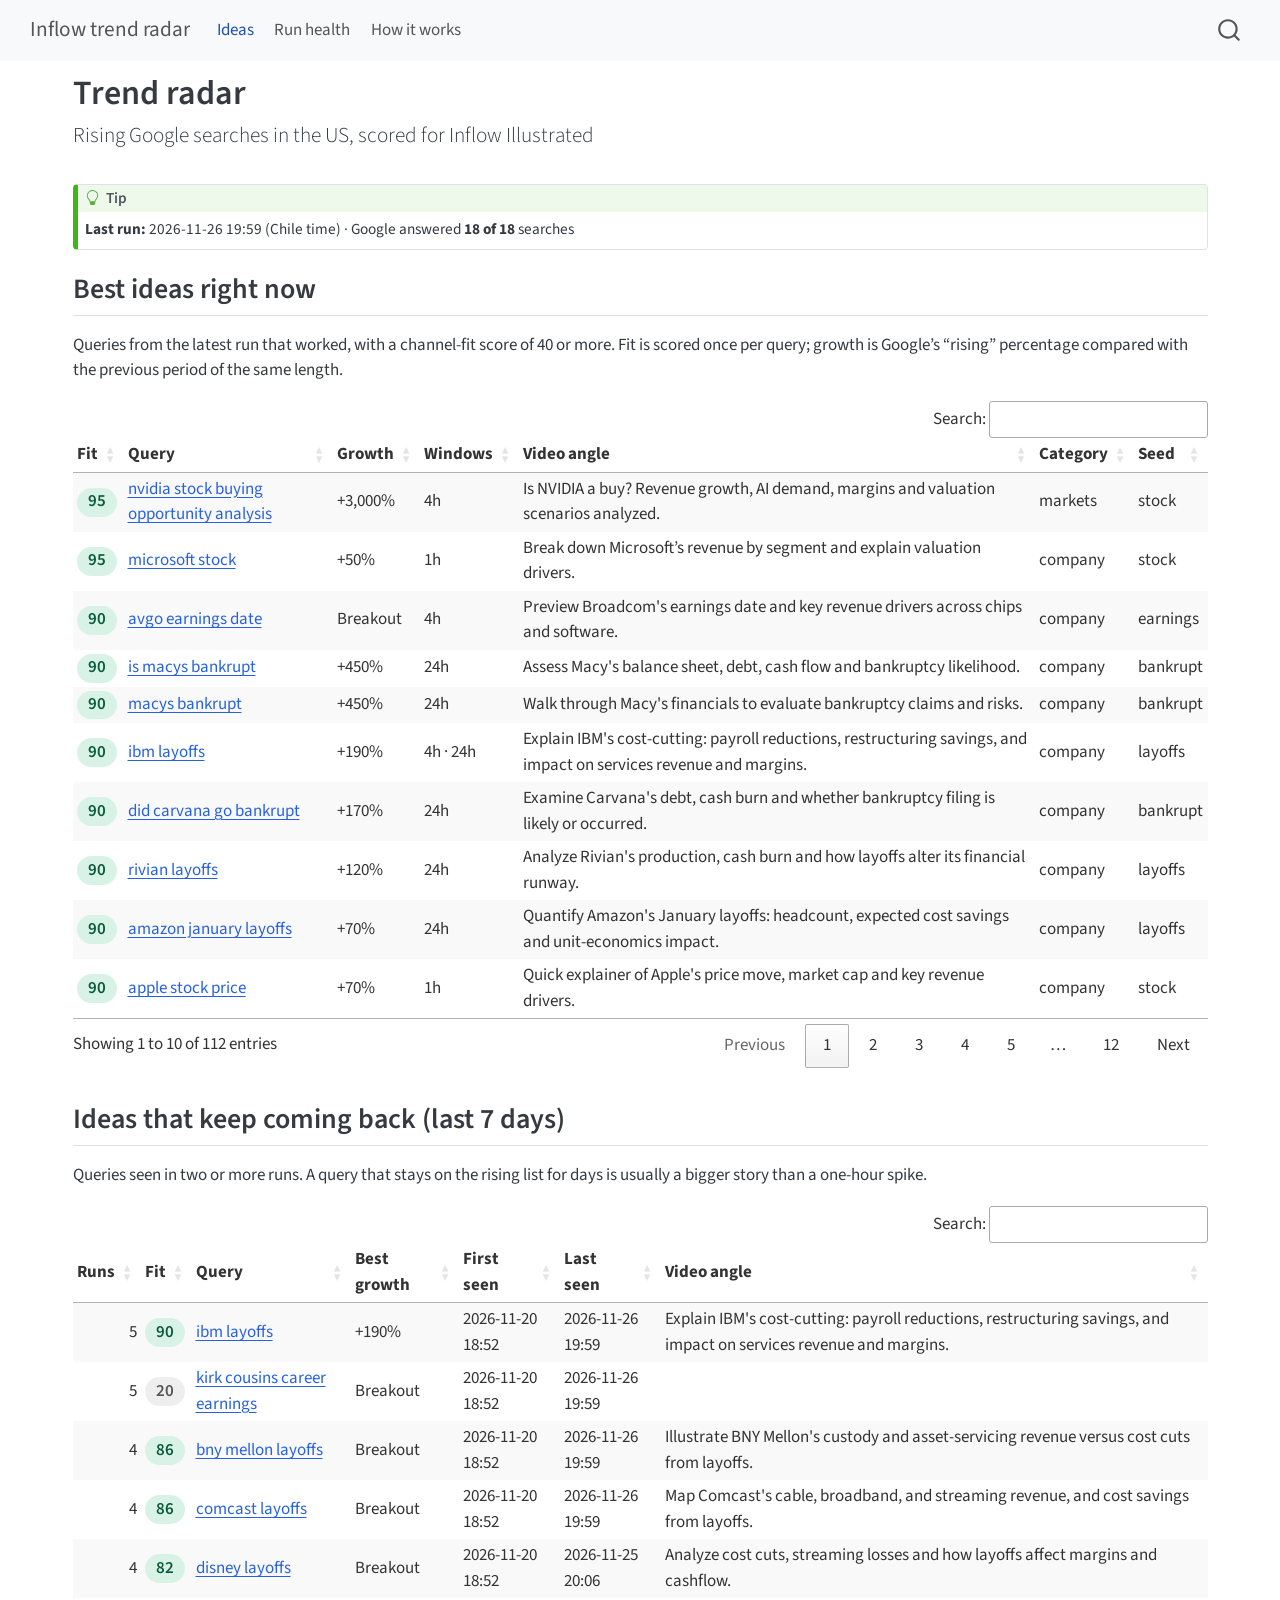
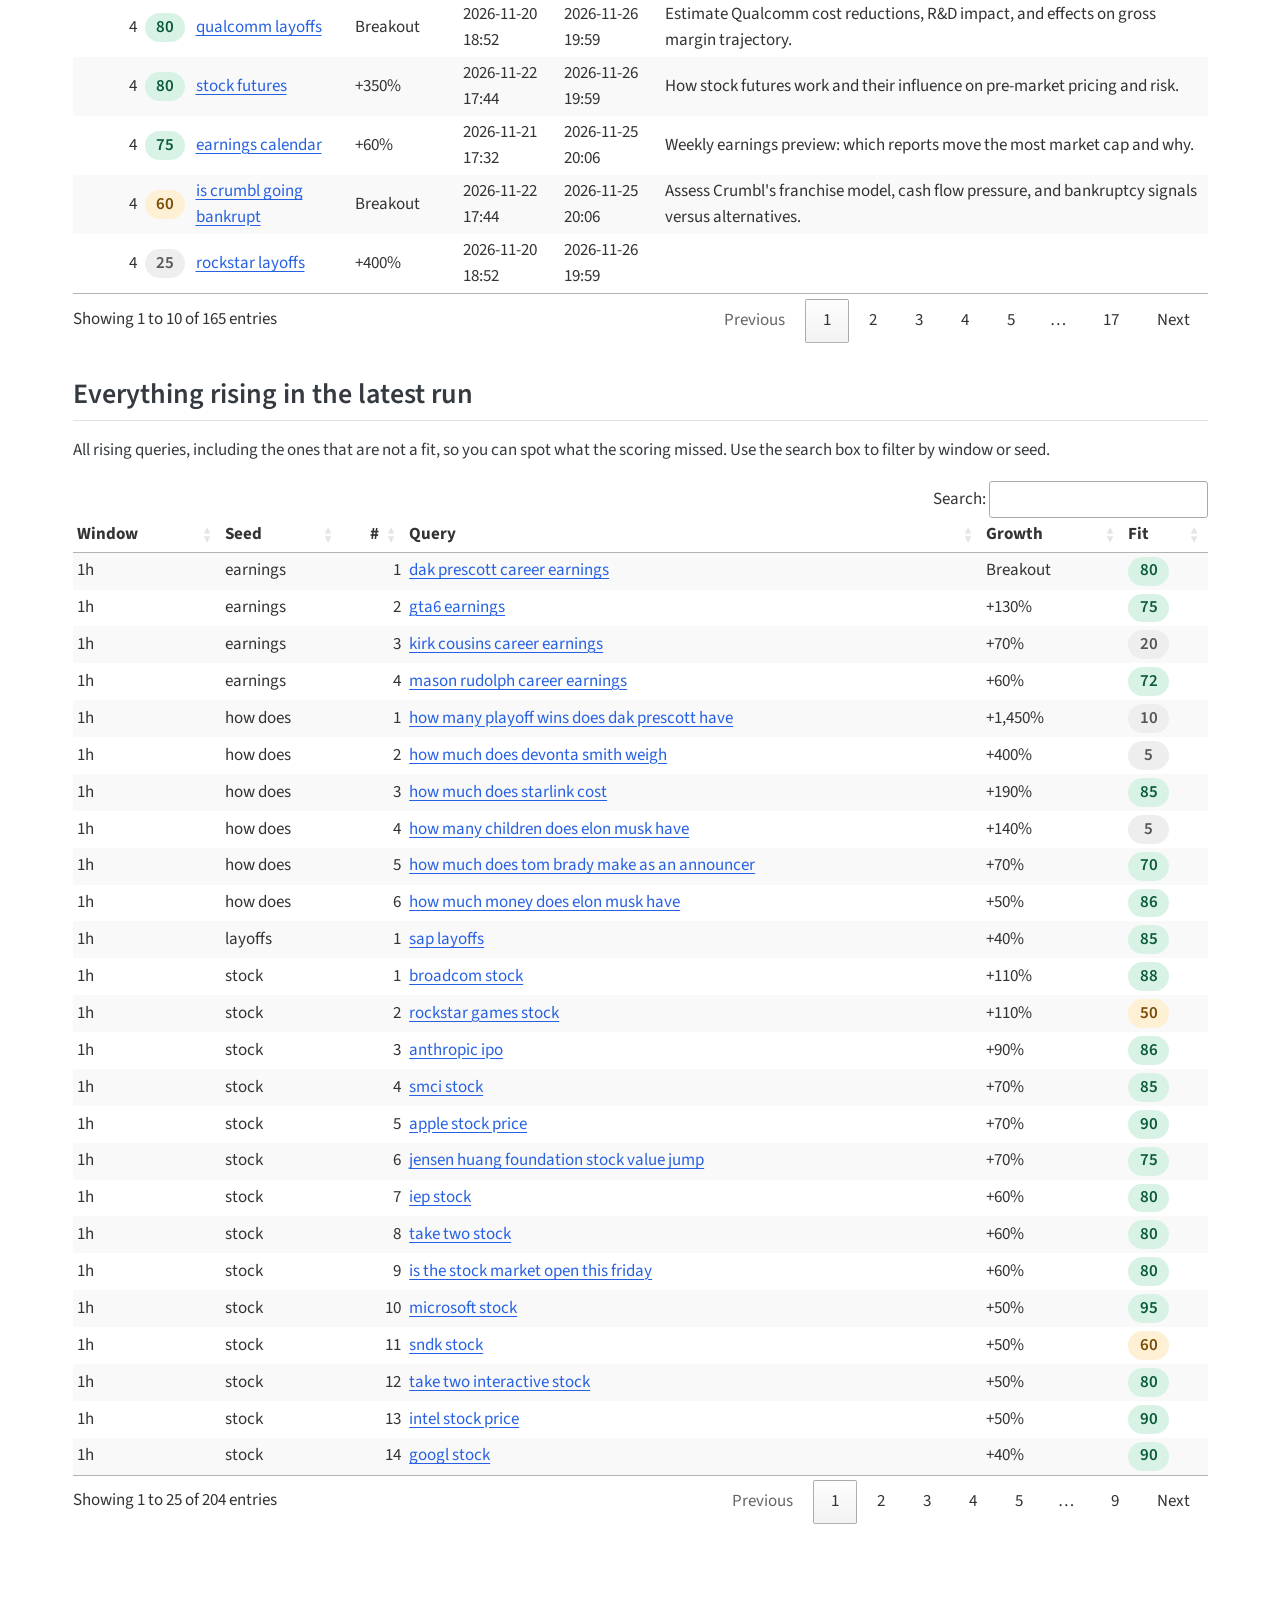
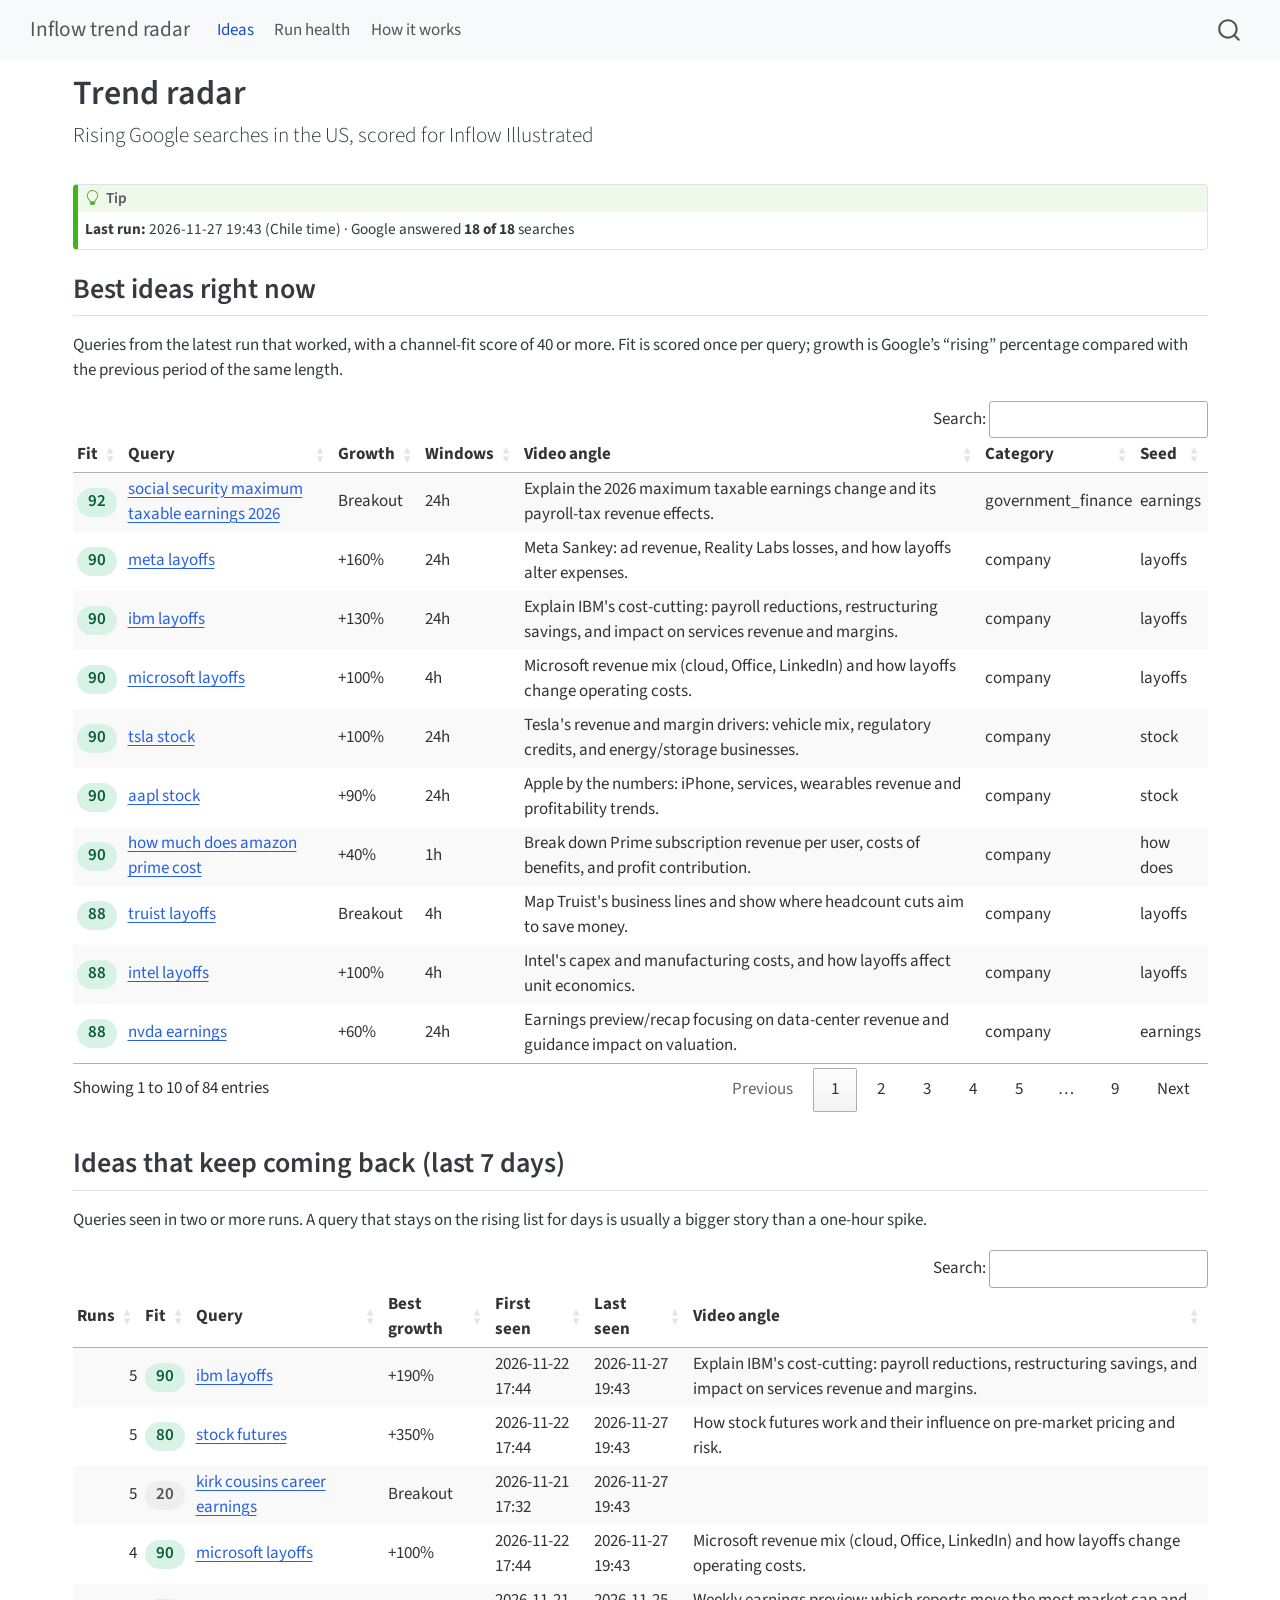
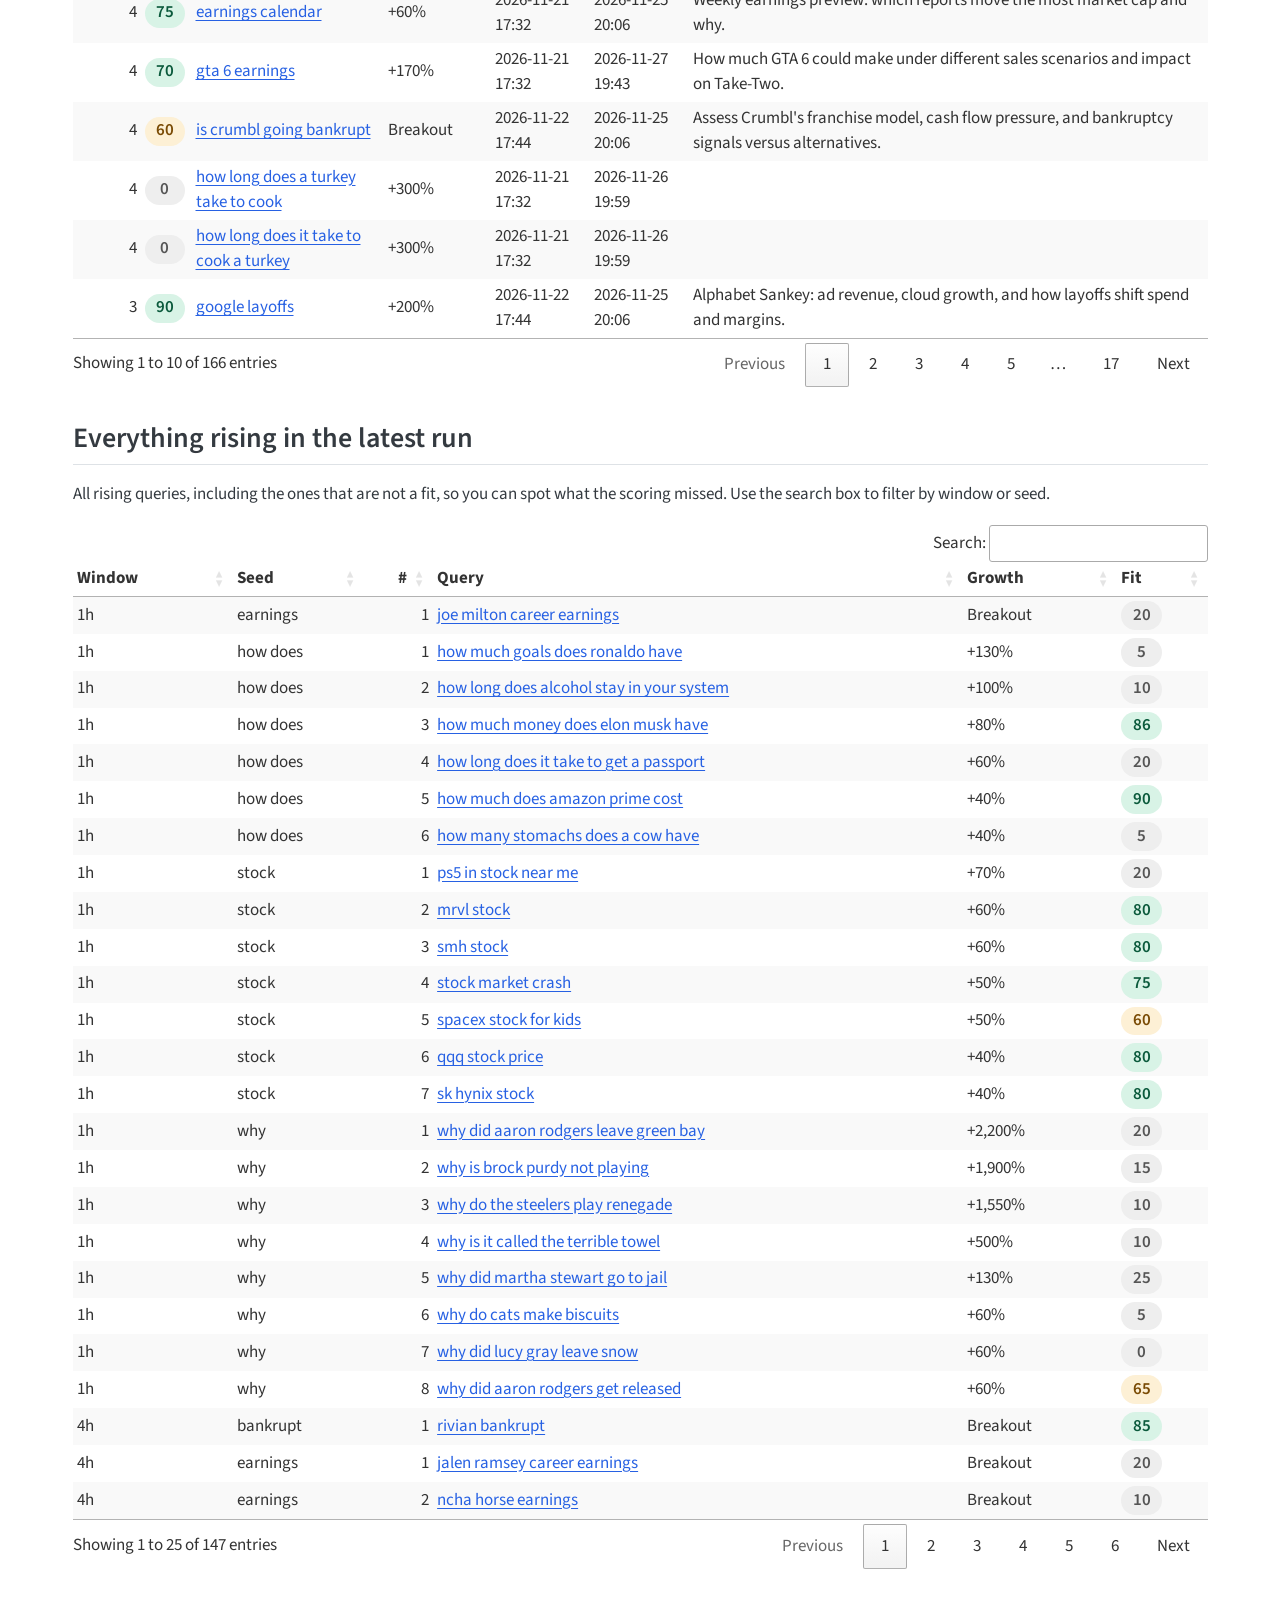
